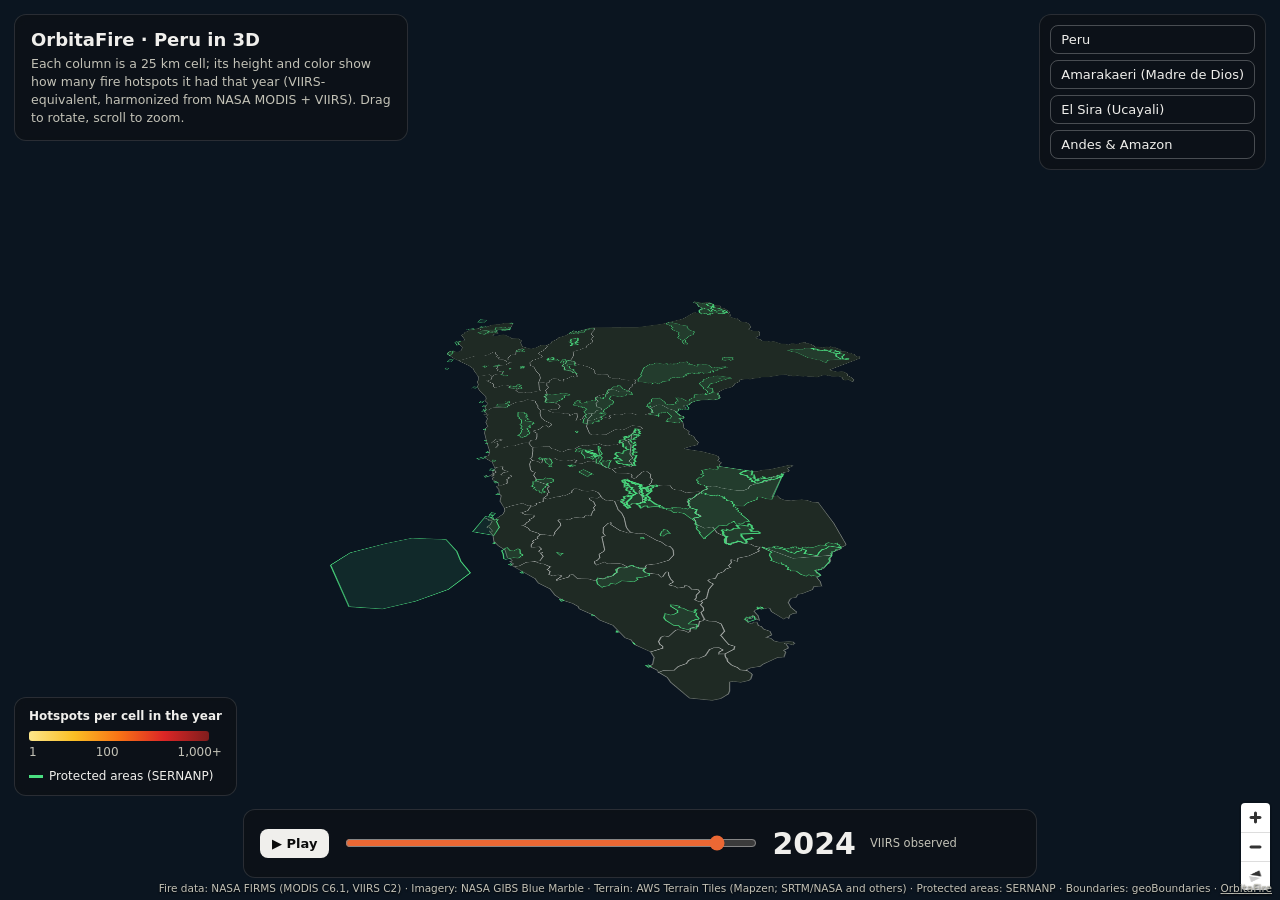
==== docs/3d.html @ 9ba62607 "3D view: fire columns per cell and year over NASA Blue Marble and terrain - docs/3d.html: self-conta" ====
<!DOCTYPE html>
<html lang="en">
<head>
<meta charset="utf-8">
<meta name="viewport" content="width=device-width, initial-scale=1">
<title>OrbitaFire 3D — Fire in Peru, 2001–2026</title>
<style>.maplibregl-map{font:12px/20px Helvetica Neue,Arial,Helvetica,sans-serif;overflow:hidden;position:relative;-webkit-tap-highlight-color:rgb(0 0 0/0)}.maplibregl-canvas{left:0;position:absolute;top:0}.maplibregl-map:fullscreen{height:100%;width:100%}.maplibregl-ctrl-group button.maplibregl-ctrl-compass{touch-action:none}.maplibregl-canvas-container.maplibregl-interactive,.maplibregl-ctrl-group button.maplibregl-ctrl-compass{cursor:grab;-webkit-user-select:none;-moz-user-select:none;user-select:none}.maplibregl-canvas-container.maplibregl-interactive.maplibregl-track-pointer{cursor:pointer}.maplibregl-canvas-container.maplibregl-interactive:active,.maplibregl-ctrl-group button.maplibregl-ctrl-compass:active{cursor:grabbing}.maplibregl-canvas-container.maplibregl-touch-zoom-rotate,.maplibregl-canvas-container.maplibregl-touch-zoom-rotate .maplibregl-canvas{touch-action:pan-x pan-y}.maplibregl-canvas-container.maplibregl-touch-drag-pan,.maplibregl-canvas-container.maplibregl-touch-drag-pan .maplibregl-canvas{touch-action:pinch-zoom}.maplibregl-canvas-container.maplibregl-touch-zoom-rotate.maplibregl-touch-drag-pan,.maplibregl-canvas-container.maplibregl-touch-zoom-rotate.maplibregl-touch-drag-pan .maplibregl-canvas{touch-action:none}.maplibregl-canvas-container.maplibregl-touch-drag-pan.maplibregl-cooperative-gestures,.maplibregl-canvas-container.maplibregl-touch-drag-pan.maplibregl-cooperative-gestures .maplibregl-canvas{touch-action:pan-x pan-y}.maplibregl-ctrl-bottom-left,.maplibregl-ctrl-bottom-right,.maplibregl-ctrl-top-left,.maplibregl-ctrl-top-right{pointer-events:none;position:absolute;z-index:2}.maplibregl-ctrl-top-left{left:0;top:0}.maplibregl-ctrl-top-right{right:0;top:0}.maplibregl-ctrl-bottom-left{bottom:0;left:0}.maplibregl-ctrl-bottom-right{bottom:0;right:0}.maplibregl-ctrl{clear:both;pointer-events:auto;transform:translate(0)}.maplibregl-ctrl-top-left .maplibregl-ctrl{float:left;margin:10px 0 0 10px}.maplibregl-ctrl-top-right .maplibregl-ctrl{float:right;margin:10px 10px 0 0}.maplibregl-ctrl-bottom-left .maplibregl-ctrl{float:left;margin:0 0 10px 10px}.maplibregl-ctrl-bottom-right .maplibregl-ctrl{float:right;margin:0 10px 10px 0}.maplibregl-ctrl-group{background:#fff;border-radius:4px}.maplibregl-ctrl-group:not(:empty){box-shadow:0 0 0 2px rgba(0,0,0,.1)}@media (forced-colors:active){.maplibregl-ctrl-group:not(:empty){box-shadow:0 0 0 2px ButtonText}}.maplibregl-ctrl-group button{background-color:transparent;border:0;box-sizing:border-box;cursor:pointer;display:block;height:29px;outline:none;padding:0;width:29px}.maplibregl-ctrl-group button+button{border-top:1px solid #ddd}.maplibregl-ctrl button .maplibregl-ctrl-icon{background-position:50%;background-repeat:no-repeat;display:block;height:100%;width:100%}@media (forced-colors:active){.maplibregl-ctrl-icon{background-color:transparent}.maplibregl-ctrl-group button+button{border-top:1px solid ButtonText}}.maplibregl-ctrl button::-moz-focus-inner{border:0;padding:0}.maplibregl-ctrl-attrib-button:focus,.maplibregl-ctrl-group button:focus{box-shadow:0 0 2px 2px #0096ff}.maplibregl-ctrl button:disabled{cursor:not-allowed}.maplibregl-ctrl button:disabled .maplibregl-ctrl-icon{opacity:.25}.maplibregl-ctrl button:not(:disabled):hover{background-color:rgb(0 0 0/5%)}.maplibregl-ctrl-group button:focus:focus-visible{box-shadow:0 0 2px 2px #0096ff}.maplibregl-ctrl-group button:focus:not(:focus-visible){box-shadow:none}.maplibregl-ctrl-group button:focus:first-child{border-radius:4px 4px 0 0}.maplibregl-ctrl-group button:focus:last-child{border-radius:0 0 4px 4px}.maplibregl-ctrl-group button:focus:only-child{border-radius:inherit}.maplibregl-ctrl button.maplibregl-ctrl-zoom-out .maplibregl-ctrl-icon{background-image:url("data:image/svg+xml;charset=utf-8,%3Csvg xmlns='http://www.w3.org/2000/svg' width='29' height='29' fill='%23333' viewBox='0 0 29 29'%3E%3Cpath d='M10 13c-.75 0-1.5.75-1.5 1.5S9.25 16 10 16h9c.75 0 1.5-.75 1.5-1.5S19.75 13 19 13z'/%3E%3C/svg%3E")}.maplibregl-ctrl button.maplibregl-ctrl-zoom-in .maplibregl-ctrl-icon{background-image:url("data:image/svg+xml;charset=utf-8,%3Csvg xmlns='http://www.w3.org/2000/svg' width='29' height='29' fill='%23333' viewBox='0 0 29 29'%3E%3Cpath d='M14.5 8.5c-.75 0-1.5.75-1.5 1.5v3h-3c-.75 0-1.5.75-1.5 1.5S9.25 16 10 16h3v3c0 .75.75 1.5 1.5 1.5S16 19.75 16 19v-3h3c.75 0 1.5-.75 1.5-1.5S19.75 13 19 13h-3v-3c0-.75-.75-1.5-1.5-1.5'/%3E%3C/svg%3E")}@media (forced-colors:active){.maplibregl-ctrl button.maplibregl-ctrl-zoom-out .maplibregl-ctrl-icon{background-image:url("data:image/svg+xml;charset=utf-8,%3Csvg xmlns='http://www.w3.org/2000/svg' width='29' height='29' fill='%23fff' viewBox='0 0 29 29'%3E%3Cpath d='M10 13c-.75 0-1.5.75-1.5 1.5S9.25 16 10 16h9c.75 0 1.5-.75 1.5-1.5S19.75 13 19 13z'/%3E%3C/svg%3E")}.maplibregl-ctrl button.maplibregl-ctrl-zoom-in .maplibregl-ctrl-icon{background-image:url("data:image/svg+xml;charset=utf-8,%3Csvg xmlns='http://www.w3.org/2000/svg' width='29' height='29' fill='%23fff' viewBox='0 0 29 29'%3E%3Cpath d='M14.5 8.5c-.75 0-1.5.75-1.5 1.5v3h-3c-.75 0-1.5.75-1.5 1.5S9.25 16 10 16h3v3c0 .75.75 1.5 1.5 1.5S16 19.75 16 19v-3h3c.75 0 1.5-.75 1.5-1.5S19.75 13 19 13h-3v-3c0-.75-.75-1.5-1.5-1.5'/%3E%3C/svg%3E")}}@media (forced-colors:active) and (prefers-color-scheme:light){.maplibregl-ctrl button.maplibregl-ctrl-zoom-out .maplibregl-ctrl-icon{background-image:url("data:image/svg+xml;charset=utf-8,%3Csvg xmlns='http://www.w3.org/2000/svg' width='29' height='29' viewBox='0 0 29 29'%3E%3Cpath d='M10 13c-.75 0-1.5.75-1.5 1.5S9.25 16 10 16h9c.75 0 1.5-.75 1.5-1.5S19.75 13 19 13z'/%3E%3C/svg%3E")}.maplibregl-ctrl button.maplibregl-ctrl-zoom-in .maplibregl-ctrl-icon{background-image:url("data:image/svg+xml;charset=utf-8,%3Csvg xmlns='http://www.w3.org/2000/svg' width='29' height='29' viewBox='0 0 29 29'%3E%3Cpath d='M14.5 8.5c-.75 0-1.5.75-1.5 1.5v3h-3c-.75 0-1.5.75-1.5 1.5S9.25 16 10 16h3v3c0 .75.75 1.5 1.5 1.5S16 19.75 16 19v-3h3c.75 0 1.5-.75 1.5-1.5S19.75 13 19 13h-3v-3c0-.75-.75-1.5-1.5-1.5'/%3E%3C/svg%3E")}}.maplibregl-ctrl button.maplibregl-ctrl-fullscreen .maplibregl-ctrl-icon{background-image:url("data:image/svg+xml;charset=utf-8,%3Csvg xmlns='http://www.w3.org/2000/svg' width='29' height='29' fill='%23333' viewBox='0 0 29 29'%3E%3Cpath d='M24 16v5.5c0 1.75-.75 2.5-2.5 2.5H16v-1l3-1.5-4-5.5 1-1 5.5 4 1.5-3zM6 16l1.5 3 5.5-4 1 1-4 5.5 3 1.5v1H7.5C5.75 24 5 23.25 5 21.5V16zm7-11v1l-3 1.5 4 5.5-1 1-5.5-4L6 13H5V7.5C5 5.75 5.75 5 7.5 5zm11 2.5c0-1.75-.75-2.5-2.5-2.5H16v1l3 1.5-4 5.5 1 1 5.5-4 1.5 3h1z'/%3E%3C/svg%3E")}.maplibregl-ctrl button.maplibregl-ctrl-shrink .maplibregl-ctrl-icon{background-image:url("data:image/svg+xml;charset=utf-8,%3Csvg xmlns='http://www.w3.org/2000/svg' width='29' height='29' viewBox='0 0 29 29'%3E%3Cpath d='M18.5 16c-1.75 0-2.5.75-2.5 2.5V24h1l1.5-3 5.5 4 1-1-4-5.5 3-1.5v-1zM13 18.5c0-1.75-.75-2.5-2.5-2.5H5v1l3 1.5L4 24l1 1 5.5-4 1.5 3h1zm3-8c0 1.75.75 2.5 2.5 2.5H24v-1l-3-1.5L25 5l-1-1-5.5 4L17 5h-1zM10.5 13c1.75 0 2.5-.75 2.5-2.5V5h-1l-1.5 3L5 4 4 5l4 5.5L5 12v1z'/%3E%3C/svg%3E")}@media (forced-colors:active){.maplibregl-ctrl button.maplibregl-ctrl-fullscreen .maplibregl-ctrl-icon{background-image:url("data:image/svg+xml;charset=utf-8,%3Csvg xmlns='http://www.w3.org/2000/svg' width='29' height='29' fill='%23fff' viewBox='0 0 29 29'%3E%3Cpath d='M24 16v5.5c0 1.75-.75 2.5-2.5 2.5H16v-1l3-1.5-4-5.5 1-1 5.5 4 1.5-3zM6 16l1.5 3 5.5-4 1 1-4 5.5 3 1.5v1H7.5C5.75 24 5 23.25 5 21.5V16zm7-11v1l-3 1.5 4 5.5-1 1-5.5-4L6 13H5V7.5C5 5.75 5.75 5 7.5 5zm11 2.5c0-1.75-.75-2.5-2.5-2.5H16v1l3 1.5-4 5.5 1 1 5.5-4 1.5 3h1z'/%3E%3C/svg%3E")}.maplibregl-ctrl button.maplibregl-ctrl-shrink .maplibregl-ctrl-icon{background-image:url("data:image/svg+xml;charset=utf-8,%3Csvg xmlns='http://www.w3.org/2000/svg' width='29' height='29' fill='%23fff' viewBox='0 0 29 29'%3E%3Cpath d='M18.5 16c-1.75 0-2.5.75-2.5 2.5V24h1l1.5-3 5.5 4 1-1-4-5.5 3-1.5v-1zM13 18.5c0-1.75-.75-2.5-2.5-2.5H5v1l3 1.5L4 24l1 1 5.5-4 1.5 3h1zm3-8c0 1.75.75 2.5 2.5 2.5H24v-1l-3-1.5L25 5l-1-1-5.5 4L17 5h-1zM10.5 13c1.75 0 2.5-.75 2.5-2.5V5h-1l-1.5 3L5 4 4 5l4 5.5L5 12v1z'/%3E%3C/svg%3E")}}@media (forced-colors:active) and (prefers-color-scheme:light){.maplibregl-ctrl button.maplibregl-ctrl-fullscreen .maplibregl-ctrl-icon{background-image:url("data:image/svg+xml;charset=utf-8,%3Csvg xmlns='http://www.w3.org/2000/svg' width='29' height='29' viewBox='0 0 29 29'%3E%3Cpath d='M24 16v5.5c0 1.75-.75 2.5-2.5 2.5H16v-1l3-1.5-4-5.5 1-1 5.5 4 1.5-3zM6 16l1.5 3 5.5-4 1 1-4 5.5 3 1.5v1H7.5C5.75 24 5 23.25 5 21.5V16zm7-11v1l-3 1.5 4 5.5-1 1-5.5-4L6 13H5V7.5C5 5.75 5.75 5 7.5 5zm11 2.5c0-1.75-.75-2.5-2.5-2.5H16v1l3 1.5-4 5.5 1 1 5.5-4 1.5 3h1z'/%3E%3C/svg%3E")}.maplibregl-ctrl button.maplibregl-ctrl-shrink .maplibregl-ctrl-icon{background-image:url("data:image/svg+xml;charset=utf-8,%3Csvg xmlns='http://www.w3.org/2000/svg' width='29' height='29' viewBox='0 0 29 29'%3E%3Cpath d='M18.5 16c-1.75 0-2.5.75-2.5 2.5V24h1l1.5-3 5.5 4 1-1-4-5.5 3-1.5v-1zM13 18.5c0-1.75-.75-2.5-2.5-2.5H5v1l3 1.5L4 24l1 1 5.5-4 1.5 3h1zm3-8c0 1.75.75 2.5 2.5 2.5H24v-1l-3-1.5L25 5l-1-1-5.5 4L17 5h-1zM10.5 13c1.75 0 2.5-.75 2.5-2.5V5h-1l-1.5 3L5 4 4 5l4 5.5L5 12v1z'/%3E%3C/svg%3E")}}.maplibregl-ctrl button.maplibregl-ctrl-compass .maplibregl-ctrl-icon{background-image:url("data:image/svg+xml;charset=utf-8,%3Csvg xmlns='http://www.w3.org/2000/svg' width='29' height='29' fill='%23333' viewBox='0 0 29 29'%3E%3Cpath d='m10.5 14 4-8 4 8z'/%3E%3Cpath fill='%23ccc' d='m10.5 16 4 8 4-8z'/%3E%3C/svg%3E")}@media (forced-colors:active){.maplibregl-ctrl button.maplibregl-ctrl-compass .maplibregl-ctrl-icon{background-image:url("data:image/svg+xml;charset=utf-8,%3Csvg xmlns='http://www.w3.org/2000/svg' width='29' height='29' fill='%23fff' viewBox='0 0 29 29'%3E%3Cpath d='m10.5 14 4-8 4 8z'/%3E%3Cpath fill='%23ccc' d='m10.5 16 4 8 4-8z'/%3E%3C/svg%3E")}}@media (forced-colors:active) and (prefers-color-scheme:light){.maplibregl-ctrl button.maplibregl-ctrl-compass .maplibregl-ctrl-icon{background-image:url("data:image/svg+xml;charset=utf-8,%3Csvg xmlns='http://www.w3.org/2000/svg' width='29' height='29' viewBox='0 0 29 29'%3E%3Cpath d='m10.5 14 4-8 4 8z'/%3E%3Cpath fill='%23ccc' d='m10.5 16 4 8 4-8z'/%3E%3C/svg%3E")}}.maplibregl-ctrl button.maplibregl-ctrl-terrain .maplibregl-ctrl-icon{background-image:url("data:image/svg+xml;charset=utf-8,%3Csvg xmlns='http://www.w3.org/2000/svg' width='22' height='22' fill='%23333' viewBox='0 0 22 22'%3E%3Cpath d='m1.754 13.406 4.453-4.851 3.09 3.09 3.281 3.277.969-.969-3.309-3.312 3.844-4.121 6.148 6.886h1.082v-.855l-7.207-8.07-4.84 5.187L6.169 6.57l-5.48 5.965v.871ZM.688 16.844h20.625v1.375H.688Zm0 0'/%3E%3C/svg%3E")}.maplibregl-ctrl button.maplibregl-ctrl-terrain-enabled .maplibregl-ctrl-icon{background-image:url("data:image/svg+xml;charset=utf-8,%3Csvg xmlns='http://www.w3.org/2000/svg' width='22' height='22' fill='%2333b5e5' viewBox='0 0 22 22'%3E%3Cpath d='m1.754 13.406 4.453-4.851 3.09 3.09 3.281 3.277.969-.969-3.309-3.312 3.844-4.121 6.148 6.886h1.082v-.855l-7.207-8.07-4.84 5.187L6.169 6.57l-5.48 5.965v.871ZM.688 16.844h20.625v1.375H.688Zm0 0'/%3E%3C/svg%3E")}.maplibregl-ctrl button.maplibregl-ctrl-geolocate .maplibregl-ctrl-icon{background-image:url("data:image/svg+xml;charset=utf-8,%3Csvg xmlns='http://www.w3.org/2000/svg' width='29' height='29' fill='%23333' viewBox='0 0 20 20'%3E%3Cpath d='M10 4C9 4 9 5 9 5v.1A5 5 0 0 0 5.1 9H5s-1 0-1 1 1 1 1 1h.1A5 5 0 0 0 9 14.9v.1s0 1 1 1 1-1 1-1v-.1a5 5 0 0 0 3.9-3.9h.1s1 0 1-1-1-1-1-1h-.1A5 5 0 0 0 11 5.1V5s0-1-1-1m0 2.5a3.5 3.5 0 1 1 0 7 3.5 3.5 0 1 1 0-7'/%3E%3Ccircle cx='10' cy='10' r='2'/%3E%3C/svg%3E")}.maplibregl-ctrl button.maplibregl-ctrl-geolocate:disabled .maplibregl-ctrl-icon{background-image:url("data:image/svg+xml;charset=utf-8,%3Csvg xmlns='http://www.w3.org/2000/svg' width='29' height='29' fill='%23aaa' viewBox='0 0 20 20'%3E%3Cpath d='M10 4C9 4 9 5 9 5v.1A5 5 0 0 0 5.1 9H5s-1 0-1 1 1 1 1 1h.1A5 5 0 0 0 9 14.9v.1s0 1 1 1 1-1 1-1v-.1a5 5 0 0 0 3.9-3.9h.1s1 0 1-1-1-1-1-1h-.1A5 5 0 0 0 11 5.1V5s0-1-1-1m0 2.5a3.5 3.5 0 1 1 0 7 3.5 3.5 0 1 1 0-7'/%3E%3Ccircle cx='10' cy='10' r='2'/%3E%3Cpath fill='red' d='m14 5 1 1-9 9-1-1z'/%3E%3C/svg%3E")}.maplibregl-ctrl button.maplibregl-ctrl-geolocate.maplibregl-ctrl-geolocate-active .maplibregl-ctrl-icon{background-image:url("data:image/svg+xml;charset=utf-8,%3Csvg xmlns='http://www.w3.org/2000/svg' width='29' height='29' fill='%2333b5e5' viewBox='0 0 20 20'%3E%3Cpath d='M10 4C9 4 9 5 9 5v.1A5 5 0 0 0 5.1 9H5s-1 0-1 1 1 1 1 1h.1A5 5 0 0 0 9 14.9v.1s0 1 1 1 1-1 1-1v-.1a5 5 0 0 0 3.9-3.9h.1s1 0 1-1-1-1-1-1h-.1A5 5 0 0 0 11 5.1V5s0-1-1-1m0 2.5a3.5 3.5 0 1 1 0 7 3.5 3.5 0 1 1 0-7'/%3E%3Ccircle cx='10' cy='10' r='2'/%3E%3C/svg%3E")}.maplibregl-ctrl button.maplibregl-ctrl-geolocate.maplibregl-ctrl-geolocate-active-error .maplibregl-ctrl-icon{background-image:url("data:image/svg+xml;charset=utf-8,%3Csvg xmlns='http://www.w3.org/2000/svg' width='29' height='29' fill='%23e58978' viewBox='0 0 20 20'%3E%3Cpath d='M10 4C9 4 9 5 9 5v.1A5 5 0 0 0 5.1 9H5s-1 0-1 1 1 1 1 1h.1A5 5 0 0 0 9 14.9v.1s0 1 1 1 1-1 1-1v-.1a5 5 0 0 0 3.9-3.9h.1s1 0 1-1-1-1-1-1h-.1A5 5 0 0 0 11 5.1V5s0-1-1-1m0 2.5a3.5 3.5 0 1 1 0 7 3.5 3.5 0 1 1 0-7'/%3E%3Ccircle cx='10' cy='10' r='2'/%3E%3C/svg%3E")}.maplibregl-ctrl button.maplibregl-ctrl-geolocate.maplibregl-ctrl-geolocate-background .maplibregl-ctrl-icon{background-image:url("data:image/svg+xml;charset=utf-8,%3Csvg xmlns='http://www.w3.org/2000/svg' width='29' height='29' fill='%2333b5e5' viewBox='0 0 20 20'%3E%3Cpath d='M10 4C9 4 9 5 9 5v.1A5 5 0 0 0 5.1 9H5s-1 0-1 1 1 1 1 1h.1A5 5 0 0 0 9 14.9v.1s0 1 1 1 1-1 1-1v-.1a5 5 0 0 0 3.9-3.9h.1s1 0 1-1-1-1-1-1h-.1A5 5 0 0 0 11 5.1V5s0-1-1-1m0 2.5a3.5 3.5 0 1 1 0 7 3.5 3.5 0 1 1 0-7'/%3E%3C/svg%3E")}.maplibregl-ctrl button.maplibregl-ctrl-geolocate.maplibregl-ctrl-geolocate-background-error .maplibregl-ctrl-icon{background-image:url("data:image/svg+xml;charset=utf-8,%3Csvg xmlns='http://www.w3.org/2000/svg' width='29' height='29' fill='%23e54e33' viewBox='0 0 20 20'%3E%3Cpath d='M10 4C9 4 9 5 9 5v.1A5 5 0 0 0 5.1 9H5s-1 0-1 1 1 1 1 1h.1A5 5 0 0 0 9 14.9v.1s0 1 1 1 1-1 1-1v-.1a5 5 0 0 0 3.9-3.9h.1s1 0 1-1-1-1-1-1h-.1A5 5 0 0 0 11 5.1V5s0-1-1-1m0 2.5a3.5 3.5 0 1 1 0 7 3.5 3.5 0 1 1 0-7'/%3E%3C/svg%3E")}.maplibregl-ctrl button.maplibregl-ctrl-geolocate.maplibregl-ctrl-geolocate-waiting .maplibregl-ctrl-icon{animation:maplibregl-spin 2s linear infinite}@media (forced-colors:active){.maplibregl-ctrl button.maplibregl-ctrl-geolocate .maplibregl-ctrl-icon{background-image:url("data:image/svg+xml;charset=utf-8,%3Csvg xmlns='http://www.w3.org/2000/svg' width='29' height='29' fill='%23fff' viewBox='0 0 20 20'%3E%3Cpath d='M10 4C9 4 9 5 9 5v.1A5 5 0 0 0 5.1 9H5s-1 0-1 1 1 1 1 1h.1A5 5 0 0 0 9 14.9v.1s0 1 1 1 1-1 1-1v-.1a5 5 0 0 0 3.9-3.9h.1s1 0 1-1-1-1-1-1h-.1A5 5 0 0 0 11 5.1V5s0-1-1-1m0 2.5a3.5 3.5 0 1 1 0 7 3.5 3.5 0 1 1 0-7'/%3E%3Ccircle cx='10' cy='10' r='2'/%3E%3C/svg%3E")}.maplibregl-ctrl button.maplibregl-ctrl-geolocate:disabled .maplibregl-ctrl-icon{background-image:url("data:image/svg+xml;charset=utf-8,%3Csvg xmlns='http://www.w3.org/2000/svg' width='29' height='29' fill='%23999' viewBox='0 0 20 20'%3E%3Cpath d='M10 4C9 4 9 5 9 5v.1A5 5 0 0 0 5.1 9H5s-1 0-1 1 1 1 1 1h.1A5 5 0 0 0 9 14.9v.1s0 1 1 1 1-1 1-1v-.1a5 5 0 0 0 3.9-3.9h.1s1 0 1-1-1-1-1-1h-.1A5 5 0 0 0 11 5.1V5s0-1-1-1m0 2.5a3.5 3.5 0 1 1 0 7 3.5 3.5 0 1 1 0-7'/%3E%3Ccircle cx='10' cy='10' r='2'/%3E%3Cpath fill='red' d='m14 5 1 1-9 9-1-1z'/%3E%3C/svg%3E")}.maplibregl-ctrl button.maplibregl-ctrl-geolocate.maplibregl-ctrl-geolocate-active .maplibregl-ctrl-icon{background-image:url("data:image/svg+xml;charset=utf-8,%3Csvg xmlns='http://www.w3.org/2000/svg' width='29' height='29' fill='%2333b5e5' viewBox='0 0 20 20'%3E%3Cpath d='M10 4C9 4 9 5 9 5v.1A5 5 0 0 0 5.1 9H5s-1 0-1 1 1 1 1 1h.1A5 5 0 0 0 9 14.9v.1s0 1 1 1 1-1 1-1v-.1a5 5 0 0 0 3.9-3.9h.1s1 0 1-1-1-1-1-1h-.1A5 5 0 0 0 11 5.1V5s0-1-1-1m0 2.5a3.5 3.5 0 1 1 0 7 3.5 3.5 0 1 1 0-7'/%3E%3Ccircle cx='10' cy='10' r='2'/%3E%3C/svg%3E")}.maplibregl-ctrl button.maplibregl-ctrl-geolocate.maplibregl-ctrl-geolocate-active-error .maplibregl-ctrl-icon{background-image:url("data:image/svg+xml;charset=utf-8,%3Csvg xmlns='http://www.w3.org/2000/svg' width='29' height='29' fill='%23e58978' viewBox='0 0 20 20'%3E%3Cpath d='M10 4C9 4 9 5 9 5v.1A5 5 0 0 0 5.1 9H5s-1 0-1 1 1 1 1 1h.1A5 5 0 0 0 9 14.9v.1s0 1 1 1 1-1 1-1v-.1a5 5 0 0 0 3.9-3.9h.1s1 0 1-1-1-1-1-1h-.1A5 5 0 0 0 11 5.1V5s0-1-1-1m0 2.5a3.5 3.5 0 1 1 0 7 3.5 3.5 0 1 1 0-7'/%3E%3Ccircle cx='10' cy='10' r='2'/%3E%3C/svg%3E")}.maplibregl-ctrl button.maplibregl-ctrl-geolocate.maplibregl-ctrl-geolocate-background .maplibregl-ctrl-icon{background-image:url("data:image/svg+xml;charset=utf-8,%3Csvg xmlns='http://www.w3.org/2000/svg' width='29' height='29' fill='%2333b5e5' viewBox='0 0 20 20'%3E%3Cpath d='M10 4C9 4 9 5 9 5v.1A5 5 0 0 0 5.1 9H5s-1 0-1 1 1 1 1 1h.1A5 5 0 0 0 9 14.9v.1s0 1 1 1 1-1 1-1v-.1a5 5 0 0 0 3.9-3.9h.1s1 0 1-1-1-1-1-1h-.1A5 5 0 0 0 11 5.1V5s0-1-1-1m0 2.5a3.5 3.5 0 1 1 0 7 3.5 3.5 0 1 1 0-7'/%3E%3C/svg%3E")}.maplibregl-ctrl button.maplibregl-ctrl-geolocate.maplibregl-ctrl-geolocate-background-error .maplibregl-ctrl-icon{background-image:url("data:image/svg+xml;charset=utf-8,%3Csvg xmlns='http://www.w3.org/2000/svg' width='29' height='29' fill='%23e54e33' viewBox='0 0 20 20'%3E%3Cpath d='M10 4C9 4 9 5 9 5v.1A5 5 0 0 0 5.1 9H5s-1 0-1 1 1 1 1 1h.1A5 5 0 0 0 9 14.9v.1s0 1 1 1 1-1 1-1v-.1a5 5 0 0 0 3.9-3.9h.1s1 0 1-1-1-1-1-1h-.1A5 5 0 0 0 11 5.1V5s0-1-1-1m0 2.5a3.5 3.5 0 1 1 0 7 3.5 3.5 0 1 1 0-7'/%3E%3C/svg%3E")}}@media (forced-colors:active) and (prefers-color-scheme:light){.maplibregl-ctrl button.maplibregl-ctrl-geolocate .maplibregl-ctrl-icon{background-image:url("data:image/svg+xml;charset=utf-8,%3Csvg xmlns='http://www.w3.org/2000/svg' width='29' height='29' viewBox='0 0 20 20'%3E%3Cpath d='M10 4C9 4 9 5 9 5v.1A5 5 0 0 0 5.1 9H5s-1 0-1 1 1 1 1 1h.1A5 5 0 0 0 9 14.9v.1s0 1 1 1 1-1 1-1v-.1a5 5 0 0 0 3.9-3.9h.1s1 0 1-1-1-1-1-1h-.1A5 5 0 0 0 11 5.1V5s0-1-1-1m0 2.5a3.5 3.5 0 1 1 0 7 3.5 3.5 0 1 1 0-7'/%3E%3Ccircle cx='10' cy='10' r='2'/%3E%3C/svg%3E")}.maplibregl-ctrl button.maplibregl-ctrl-geolocate:disabled .maplibregl-ctrl-icon{background-image:url("data:image/svg+xml;charset=utf-8,%3Csvg xmlns='http://www.w3.org/2000/svg' width='29' height='29' fill='%23666' viewBox='0 0 20 20'%3E%3Cpath d='M10 4C9 4 9 5 9 5v.1A5 5 0 0 0 5.1 9H5s-1 0-1 1 1 1 1 1h.1A5 5 0 0 0 9 14.9v.1s0 1 1 1 1-1 1-1v-.1a5 5 0 0 0 3.9-3.9h.1s1 0 1-1-1-1-1-1h-.1A5 5 0 0 0 11 5.1V5s0-1-1-1m0 2.5a3.5 3.5 0 1 1 0 7 3.5 3.5 0 1 1 0-7'/%3E%3Ccircle cx='10' cy='10' r='2'/%3E%3Cpath fill='red' d='m14 5 1 1-9 9-1-1z'/%3E%3C/svg%3E")}}@keyframes maplibregl-spin{0%{transform:rotate(0deg)}to{transform:rotate(1turn)}}a.maplibregl-ctrl-logo{background-image:url("data:image/svg+xml;charset=utf-8,%3Csvg xmlns='http://www.w3.org/2000/svg' width='88' height='23' fill='none'%3E%3Cpath fill='%23000' fill-opacity='.4' fill-rule='evenodd' d='M17.408 16.796h-1.827l2.501-12.095h.198l3.324 6.533.988 2.19.988-2.19 3.258-6.533h.181l2.6 12.095h-1.81l-1.218-5.644-.362-1.71-.658 1.71-2.929 5.644h-.098l-2.914-5.644-.757-1.71-.345 1.71zm1.958-3.42-.726 3.663a1.255 1.255 0 0 1-1.232 1.011h-1.827a1.255 1.255 0 0 1-1.229-1.509l2.501-12.095a1.255 1.255 0 0 1 1.23-1.001h.197a1.25 1.25 0 0 1 1.12.685l3.19 6.273 3.125-6.263a1.25 1.25 0 0 1 1.123-.695h.181a1.255 1.255 0 0 1 1.227.991l1.443 6.71a5 5 0 0 1 .314-.787l.009-.016a4.6 4.6 0 0 1 1.777-1.887c.782-.46 1.668-.667 2.611-.667a4.6 4.6 0 0 1 1.7.32l.306.134c.21-.16.474-.256.759-.256h1.694a1.255 1.255 0 0 1 1.212.925 1.255 1.255 0 0 1 1.212-.925h1.711c.284 0 .545.094.755.252.613-.3 1.312-.45 2.075-.45 1.356 0 2.557.445 3.482 1.4q.47.48.763 1.064V4.701a1.255 1.255 0 0 1 1.255-1.255h1.86A1.255 1.255 0 0 1 54.44 4.7v9.194h2.217c.19 0 .37.043.532.118v-4.77c0-.356.147-.678.385-.906a2.42 2.42 0 0 1-.682-1.71c0-.665.267-1.253.735-1.7a2.45 2.45 0 0 1 1.722-.674 2.43 2.43 0 0 1 1.705.675q.318.302.504.683V4.7a1.255 1.255 0 0 1 1.255-1.255h1.744A1.255 1.255 0 0 1 65.812 4.7v3.335a4.8 4.8 0 0 1 1.526-.246c.938 0 1.817.214 2.59.69a4.47 4.47 0 0 1 1.67 1.743v-.98a1.255 1.255 0 0 1 1.256-1.256h1.777c.233 0 .451.064.639.174a3.4 3.4 0 0 1 1.567-.372c.346 0 .861.02 1.285.232a1.25 1.25 0 0 1 .689 1.004 4.7 4.7 0 0 1 .853-.588c.795-.44 1.675-.647 2.61-.647 1.385 0 2.65.39 3.525 1.396.836.938 1.168 2.173 1.168 3.528q-.001.515-.056 1.051a1.255 1.255 0 0 1-.947 1.09l.408.952a1.255 1.255 0 0 1-.477 1.552c-.418.268-.92.463-1.458.612-.613.171-1.304.244-2.049.244-1.06 0-2.043-.207-2.886-.698l-.015-.008c-.798-.48-1.419-1.135-1.818-1.963l-.004-.008a5.8 5.8 0 0 1-.548-2.512q0-.429.053-.843a1.3 1.3 0 0 1-.333-.086l-.166-.004c-.223 0-.426.062-.643.228-.03.024-.142.139-.142.59v3.883a1.255 1.255 0 0 1-1.256 1.256h-1.777a1.255 1.255 0 0 1-1.256-1.256V15.69l-.032.057a4.8 4.8 0 0 1-1.86 1.833 5.04 5.04 0 0 1-2.484.634 4.5 4.5 0 0 1-1.935-.424 1.25 1.25 0 0 1-.764.258h-1.71a1.255 1.255 0 0 1-1.256-1.255V7.687a2.4 2.4 0 0 1-.428.625c.253.23.412.561.412.93v7.553a1.255 1.255 0 0 1-1.256 1.255h-1.843a1.25 1.25 0 0 1-.894-.373c-.228.23-.544.373-.894.373H51.32a1.255 1.255 0 0 1-1.256-1.255v-1.251l-.061.117a4.7 4.7 0 0 1-1.782 1.884 4.77 4.77 0 0 1-2.485.67 5.6 5.6 0 0 1-1.485-.188l.009 2.764a1.255 1.255 0 0 1-1.255 1.259h-1.729a1.255 1.255 0 0 1-1.255-1.255v-3.537a1.255 1.255 0 0 1-1.167.793h-1.679a1.25 1.25 0 0 1-.77-.263 4.5 4.5 0 0 1-1.945.429c-.885 0-1.724-.21-2.495-.632l-.017-.01a5 5 0 0 1-1.081-.836 1.255 1.255 0 0 1-1.254 1.312h-1.81a1.255 1.255 0 0 1-1.228-.99l-.782-3.625-2.044 3.939a1.25 1.25 0 0 1-1.115.676h-.098a1.25 1.25 0 0 1-1.116-.68l-2.061-3.994zM35.92 16.63l.207-.114.223-.15q.493-.356.735-.785l.061-.118.033 1.332h1.678V9.242h-1.694l-.033 1.267q-.133-.329-.526-.658l-.032-.028a3.2 3.2 0 0 0-.668-.428l-.27-.12a3.3 3.3 0 0 0-1.235-.23q-1.136-.001-1.974.493a3.36 3.36 0 0 0-1.3 1.382q-.445.89-.444 2.074 0 1.2.51 2.107a3.8 3.8 0 0 0 1.382 1.381 3.9 3.9 0 0 0 1.893.477q.795 0 1.455-.33zm-2.789-5.38q-.576.675-.575 1.762 0 1.102.559 1.794.576.675 1.645.675a2.25 2.25 0 0 0 .934-.19 2.2 2.2 0 0 0 .468-.29l.178-.161a2.2 2.2 0 0 0 .397-.561q.244-.5.244-1.15v-.115q0-.708-.296-1.267l-.043-.077a2.2 2.2 0 0 0-.633-.709l-.13-.086-.047-.028a2.1 2.1 0 0 0-1.073-.285q-1.052 0-1.629.692zm2.316 2.706c.163-.17.28-.407.28-.83v-.114c0-.292-.06-.508-.15-.68a.96.96 0 0 0-.353-.389.85.85 0 0 0-.464-.127c-.4 0-.56.114-.664.239l-.01.012c-.148.174-.275.45-.275.945 0 .506.122.801.27.99.097.11.266.224.68.224.303 0 .504-.09.687-.269zm7.545 1.705a2.6 2.6 0 0 0 .331.423q.319.33.755.548l.173.074q.65.255 1.49.255 1.02 0 1.844-.493a3.45 3.45 0 0 0 1.316-1.4q.493-.904.493-2.089 0-1.909-.988-2.913-.988-1.02-2.584-1.02-.898 0-1.575.347a3 3 0 0 0-.415.262l-.199.166a3.4 3.4 0 0 0-.64.82V9.242h-1.712v11.553h1.729l-.017-5.134zm.53-1.138q.206.29.48.5l.155.11.053.034q.51.296 1.119.297 1.07 0 1.645-.675.577-.69.576-1.762 0-1.119-.576-1.777-.558-.675-1.645-.675-.435 0-.835.16a2 2 0 0 0-.284.136 2 2 0 0 0-.363.254 2.2 2.2 0 0 0-.46.569l-.082.162a2.6 2.6 0 0 0-.213 1.072v.115q0 .707.296 1.267l.135.211zm.964-.818a1.1 1.1 0 0 0 .367.385.94.94 0 0 0 .476.118c.423 0 .59-.117.687-.23.159-.194.28-.478.28-.95 0-.53-.133-.8-.266-.952l-.021-.025c-.078-.094-.231-.221-.68-.221a1 1 0 0 0-.503.135l-.012.007a.86.86 0 0 0-.335.343c-.073.133-.132.324-.132.614v.115a1.4 1.4 0 0 0 .14.66zm15.7-6.222q.347-.346.346-.856a1.05 1.05 0 0 0-.345-.79 1.18 1.18 0 0 0-.84-.329q-.51 0-.855.33a1.05 1.05 0 0 0-.346.79q0 .51.346.855.345.346.856.346.51 0 .839-.346zm4.337 9.314.033-1.332q.191.403.59.747l.098.081a4 4 0 0 0 .316.224l.223.122a3.2 3.2 0 0 0 1.44.322 3.8 3.8 0 0 0 1.875-.477 3.5 3.5 0 0 0 1.382-1.366q.527-.89.526-2.09 0-1.184-.444-2.073a3.24 3.24 0 0 0-1.283-1.399q-.823-.51-1.942-.51a3.5 3.5 0 0 0-1.527.344l-.086.043-.165.09a3 3 0 0 0-.33.214q-.432.315-.656.707a2 2 0 0 0-.099.198l.082-1.283V4.701h-1.744v12.095zm.473-2.509a2.5 2.5 0 0 0 .566.7q.117.098.245.18l.144.08a2.1 2.1 0 0 0 .975.232q1.07 0 1.645-.675.576-.69.576-1.778 0-1.102-.576-1.777-.56-.691-1.645-.692a2.2 2.2 0 0 0-1.015.235q-.22.113-.415.282l-.15.142a2.1 2.1 0 0 0-.42.594q-.223.479-.223 1.1v.115q0 .705.293 1.26zm2.616-.293c.157-.191.28-.479.28-.967 0-.51-.13-.79-.276-.961l-.021-.026c-.082-.1-.232-.225-.67-.225a.87.87 0 0 0-.681.279l-.012.011c-.154.155-.274.38-.274.807v.115c0 .285.057.499.144.669a1.1 1.1 0 0 0 .367.405c.137.082.28.123.455.123.423 0 .59-.118.686-.23zm8.266-3.013q.345-.13.724-.14l.069-.002q.493 0 .642.099l.247-1.794q-.196-.099-.717-.099a2.3 2.3 0 0 0-.545.063 2 2 0 0 0-.411.148 2.2 2.2 0 0 0-.4.249 2.5 2.5 0 0 0-.485.499 2.7 2.7 0 0 0-.32.581l-.05.137v-1.48h-1.778v7.553h1.777v-3.884q0-.546.159-.943a1.5 1.5 0 0 1 .466-.636 2.5 2.5 0 0 1 .399-.253 2 2 0 0 1 .224-.099zm9.784 2.656.05-.922q0-1.743-.856-2.698-.838-.97-2.584-.97-1.119-.001-2.007.493a3.46 3.46 0 0 0-1.4 1.382q-.493.906-.493 2.106 0 1.07.428 1.975.428.89 1.332 1.432.906.526 2.255.526.973 0 1.668-.185l.044-.012.135-.04q.613-.184.984-.421l-.542-1.267q-.3.162-.642.274l-.297.087q-.51.131-1.3.131-.954 0-1.497-.444a1.6 1.6 0 0 1-.192-.193q-.366-.44-.512-1.234l-.004-.021zm-5.427-1.256-.003.022h3.752v-.138q-.011-.727-.288-1.118a1 1 0 0 0-.156-.176q-.46-.428-1.316-.428-.986 0-1.494.604-.379.45-.494 1.234zm-27.053 2.77V4.7h-1.86v12.095h5.333V15.15zm7.103-5.908v7.553h-1.843V9.242h1.843z'/%3E%3Cpath fill='%23fff' d='m19.63 11.151-.757-1.71-.345 1.71-1.12 5.644h-1.827L18.083 4.7h.197l3.325 6.533.988 2.19.988-2.19L26.839 4.7h.181l2.6 12.095h-1.81l-1.218-5.644-.362-1.71-.658 1.71-2.93 5.644h-.098l-2.913-5.644zm14.836 5.81q-1.02 0-1.893-.478a3.8 3.8 0 0 1-1.381-1.382q-.51-.906-.51-2.106 0-1.185.444-2.074a3.36 3.36 0 0 1 1.3-1.382q.839-.494 1.974-.494a3.3 3.3 0 0 1 1.234.231 3.3 3.3 0 0 1 .97.575q.396.33.527.659l.033-1.267h1.694v7.553H37.18l-.033-1.332q-.279.593-1.02 1.053a3.17 3.17 0 0 1-1.662.444zm.296-1.482q.938 0 1.58-.642.642-.66.642-1.711v-.115q0-.708-.296-1.267a2.2 2.2 0 0 0-.807-.872 2.1 2.1 0 0 0-1.119-.313q-1.053 0-1.629.692-.575.675-.575 1.76 0 1.103.559 1.795.577.675 1.645.675zm6.521-6.237h1.711v1.4q.906-1.597 2.83-1.597 1.596 0 2.584 1.02.988 1.005.988 2.914 0 1.185-.493 2.09a3.46 3.46 0 0 1-1.316 1.399 3.5 3.5 0 0 1-1.844.493q-.954 0-1.662-.329a2.67 2.67 0 0 1-1.086-.97l.017 5.134h-1.728zm4.048 6.22q1.07 0 1.645-.674.577-.69.576-1.762 0-1.119-.576-1.777-.558-.675-1.645-.675-.592 0-1.12.296-.51.28-.822.823-.296.527-.296 1.234v.115q0 .708.296 1.267.313.543.823.855.51.296 1.119.297z'/%3E%3Cpath fill='%23e1e3e9' d='M51.325 4.7h1.86v10.45h3.473v1.646h-5.333zm7.12 4.542h1.843v7.553h-1.843zm.905-1.415a1.16 1.16 0 0 1-.856-.346 1.17 1.17 0 0 1-.346-.856 1.05 1.05 0 0 1 .346-.79q.346-.329.856-.329.494 0 .839.33a1.05 1.05 0 0 1 .345.79 1.16 1.16 0 0 1-.345.855q-.33.346-.84.346zm7.875 9.133a3.17 3.17 0 0 1-1.662-.444q-.723-.46-1.004-1.053l-.033 1.332h-1.71V4.701h1.743v4.657l-.082 1.283q.279-.658 1.086-1.119a3.5 3.5 0 0 1 1.778-.477q1.119 0 1.942.51a3.24 3.24 0 0 1 1.283 1.4q.445.888.444 2.072 0 1.201-.526 2.09a3.5 3.5 0 0 1-1.382 1.366 3.8 3.8 0 0 1-1.876.477zm-.296-1.481q1.069 0 1.645-.675.577-.69.577-1.778 0-1.102-.577-1.776-.56-.691-1.645-.692a2.12 2.12 0 0 0-1.58.659q-.642.641-.642 1.694v.115q0 .71.296 1.267a2.4 2.4 0 0 0 .807.872 2.1 2.1 0 0 0 1.119.313zm5.927-6.237h1.777v1.481q.263-.757.856-1.217a2.14 2.14 0 0 1 1.349-.46q.527 0 .724.098l-.247 1.794q-.149-.099-.642-.099-.774 0-1.416.494-.626.493-.626 1.58v3.883h-1.777V9.242zm9.534 7.718q-1.35 0-2.255-.526-.904-.543-1.332-1.432a4.6 4.6 0 0 1-.428-1.975q0-1.2.493-2.106a3.46 3.46 0 0 1 1.4-1.382q.889-.495 2.007-.494 1.744 0 2.584.97.855.956.856 2.7 0 .444-.05.92h-5.43q.18 1.005.708 1.45.542.443 1.497.443.79 0 1.3-.131a4 4 0 0 0 .938-.362l.542 1.267q-.411.263-1.119.46-.708.198-1.711.197zm1.596-4.558q.016-1.02-.444-1.432-.46-.428-1.316-.428-1.728 0-1.991 1.86z'/%3E%3Cpath d='M5.074 15.948a.484.657 0 0 0-.486.659v1.84a.484.657 0 0 0 .486.659h4.101a.484.657 0 0 0 .486-.659v-1.84a.484.657 0 0 0-.486-.659zm3.56 1.16H5.617v.838h3.017z' style='fill:%23fff;fill-rule:evenodd;stroke-width:1.03600001'/%3E%3Cg style='stroke-width:1.12603545'%3E%3Cpath d='M-9.408-1.416c-3.833-.025-7.056 2.912-7.08 6.615-.02 3.08 1.653 4.832 3.107 6.268.903.892 1.721 1.74 2.32 2.902l-.525-.004c-.543-.003-.992.304-1.24.639a1.87 1.87 0 0 0-.362 1.121l-.011 1.877c-.003.402.104.787.347 1.125.244.338.688.653 1.23.656l4.142.028c.542.003.99-.306 1.238-.641a1.87 1.87 0 0 0 .363-1.121l.012-1.875a1.87 1.87 0 0 0-.348-1.127c-.243-.338-.688-.653-1.23-.656l-.518-.004c.597-1.145 1.425-1.983 2.348-2.87 1.473-1.414 3.18-3.149 3.2-6.226-.016-3.59-2.923-6.684-6.993-6.707m-.006 1.1v.002c3.274.02 5.92 2.532 5.9 5.6-.017 2.706-1.39 4.026-2.863 5.44-1.034.994-2.118 2.033-2.814 3.633-.018.041-.052.055-.075.065q-.013.004-.02.01a.34.34 0 0 1-.226.084.34.34 0 0 1-.224-.086l-.092-.077c-.699-1.615-1.768-2.669-2.781-3.67-1.454-1.435-2.797-2.762-2.78-5.478.02-3.067 2.7-5.545 5.975-5.523m-.02 2.826c-1.62-.01-2.944 1.315-2.955 2.96-.01 1.646 1.295 2.988 2.916 2.999h.002c1.621.01 2.943-1.316 2.953-2.961.011-1.646-1.294-2.988-2.916-2.998m-.005 1.1c1.017.006 1.829.83 1.822 1.89s-.83 1.874-1.848 1.867c-1.018-.006-1.829-.83-1.822-1.89s.83-1.874 1.848-1.868m-2.155 11.857 4.14.025c.271.002.49.305.487.676l-.013 1.875c-.003.37-.224.67-.495.668l-4.14-.025c-.27-.002-.487-.306-.485-.676l.012-1.875c.003-.37.224-.67.494-.668' style='color:%23000;font-style:normal;font-variant:normal;font-weight:400;font-stretch:normal;font-size:medium;line-height:normal;font-family:sans-serif;font-variant-ligatures:normal;font-variant-position:normal;font-variant-caps:normal;font-variant-numeric:normal;font-variant-alternates:normal;font-feature-settings:normal;text-indent:0;text-align:start;text-decoration:none;text-decoration-line:none;text-decoration-style:solid;text-decoration-color:%23000;letter-spacing:normal;word-spacing:normal;text-transform:none;writing-mode:lr-tb;direction:ltr;text-orientation:mixed;dominant-baseline:auto;baseline-shift:baseline;text-anchor:start;white-space:normal;shape-padding:0;clip-rule:evenodd;display:inline;overflow:visible;visibility:visible;opacity:1;isolation:auto;mix-blend-mode:normal;color-interpolation:sRGB;color-interpolation-filters:linearRGB;solid-color:%23000;solid-opacity:1;vector-effect:none;fill:%23000;fill-opacity:.4;fill-rule:evenodd;stroke:none;stroke-width:2.47727823;stroke-linecap:butt;stroke-linejoin:miter;stroke-miterlimit:4;stroke-dasharray:none;stroke-dashoffset:0;stroke-opacity:1;color-rendering:auto;image-rendering:auto;shape-rendering:auto;text-rendering:auto' transform='translate(15.553 2.85)scale(.88807)'/%3E%3Cpath d='M-9.415-.316C-12.69-.338-15.37 2.14-15.39 5.207c-.017 2.716 1.326 4.041 2.78 5.477 1.013 1 2.081 2.055 2.78 3.67l.092.076a.34.34 0 0 0 .225.086.34.34 0 0 0 .227-.083l.019-.01c.022-.009.057-.024.074-.064.697-1.6 1.78-2.64 2.814-3.634 1.473-1.414 2.847-2.733 2.864-5.44.02-3.067-2.627-5.58-5.901-5.601m-.057 8.784c1.621.011 2.944-1.315 2.955-2.96.01-1.646-1.295-2.988-2.916-2.999-1.622-.01-2.945 1.315-2.955 2.96s1.295 2.989 2.916 3' style='clip-rule:evenodd;fill:%23e1e3e9;fill-opacity:1;fill-rule:evenodd;stroke:none;stroke-width:2.47727823;stroke-miterlimit:4;stroke-dasharray:none;stroke-opacity:.4' transform='translate(15.553 2.85)scale(.88807)'/%3E%3Cpath d='M-11.594 15.465c-.27-.002-.492.297-.494.668l-.012 1.876c-.003.371.214.673.485.675l4.14.027c.271.002.492-.298.495-.668l.012-1.877c.003-.37-.215-.672-.485-.674z' style='clip-rule:evenodd;fill:%23fff;fill-opacity:1;fill-rule:evenodd;stroke:none;stroke-width:2.47727823;stroke-miterlimit:4;stroke-dasharray:none;stroke-opacity:.4' transform='translate(15.553 2.85)scale(.88807)'/%3E%3C/g%3E%3C/svg%3E");background-repeat:no-repeat;cursor:pointer;display:block;height:23px;margin:0 0 -4px -4px;overflow:hidden;width:88px}a.maplibregl-ctrl-logo.maplibregl-compact{width:14px}@media (forced-colors:active){a.maplibregl-ctrl-logo{background-color:transparent;background-image:url("data:image/svg+xml;charset=utf-8,%3Csvg xmlns='http://www.w3.org/2000/svg' width='88' height='23' fill='none'%3E%3Cpath fill='%23000' fill-opacity='.4' fill-rule='evenodd' d='M17.408 16.796h-1.827l2.501-12.095h.198l3.324 6.533.988 2.19.988-2.19 3.258-6.533h.181l2.6 12.095h-1.81l-1.218-5.644-.362-1.71-.658 1.71-2.929 5.644h-.098l-2.914-5.644-.757-1.71-.345 1.71zm1.958-3.42-.726 3.663a1.255 1.255 0 0 1-1.232 1.011h-1.827a1.255 1.255 0 0 1-1.229-1.509l2.501-12.095a1.255 1.255 0 0 1 1.23-1.001h.197a1.25 1.25 0 0 1 1.12.685l3.19 6.273 3.125-6.263a1.25 1.25 0 0 1 1.123-.695h.181a1.255 1.255 0 0 1 1.227.991l1.443 6.71a5 5 0 0 1 .314-.787l.009-.016a4.6 4.6 0 0 1 1.777-1.887c.782-.46 1.668-.667 2.611-.667a4.6 4.6 0 0 1 1.7.32l.306.134c.21-.16.474-.256.759-.256h1.694a1.255 1.255 0 0 1 1.212.925 1.255 1.255 0 0 1 1.212-.925h1.711c.284 0 .545.094.755.252.613-.3 1.312-.45 2.075-.45 1.356 0 2.557.445 3.482 1.4q.47.48.763 1.064V4.701a1.255 1.255 0 0 1 1.255-1.255h1.86A1.255 1.255 0 0 1 54.44 4.7v9.194h2.217c.19 0 .37.043.532.118v-4.77c0-.356.147-.678.385-.906a2.42 2.42 0 0 1-.682-1.71c0-.665.267-1.253.735-1.7a2.45 2.45 0 0 1 1.722-.674 2.43 2.43 0 0 1 1.705.675q.318.302.504.683V4.7a1.255 1.255 0 0 1 1.255-1.255h1.744A1.255 1.255 0 0 1 65.812 4.7v3.335a4.8 4.8 0 0 1 1.526-.246c.938 0 1.817.214 2.59.69a4.47 4.47 0 0 1 1.67 1.743v-.98a1.255 1.255 0 0 1 1.256-1.256h1.777c.233 0 .451.064.639.174a3.4 3.4 0 0 1 1.567-.372c.346 0 .861.02 1.285.232a1.25 1.25 0 0 1 .689 1.004 4.7 4.7 0 0 1 .853-.588c.795-.44 1.675-.647 2.61-.647 1.385 0 2.65.39 3.525 1.396.836.938 1.168 2.173 1.168 3.528q-.001.515-.056 1.051a1.255 1.255 0 0 1-.947 1.09l.408.952a1.255 1.255 0 0 1-.477 1.552c-.418.268-.92.463-1.458.612-.613.171-1.304.244-2.049.244-1.06 0-2.043-.207-2.886-.698l-.015-.008c-.798-.48-1.419-1.135-1.818-1.963l-.004-.008a5.8 5.8 0 0 1-.548-2.512q0-.429.053-.843a1.3 1.3 0 0 1-.333-.086l-.166-.004c-.223 0-.426.062-.643.228-.03.024-.142.139-.142.59v3.883a1.255 1.255 0 0 1-1.256 1.256h-1.777a1.255 1.255 0 0 1-1.256-1.256V15.69l-.032.057a4.8 4.8 0 0 1-1.86 1.833 5.04 5.04 0 0 1-2.484.634 4.5 4.5 0 0 1-1.935-.424 1.25 1.25 0 0 1-.764.258h-1.71a1.255 1.255 0 0 1-1.256-1.255V7.687a2.4 2.4 0 0 1-.428.625c.253.23.412.561.412.93v7.553a1.255 1.255 0 0 1-1.256 1.255h-1.843a1.25 1.25 0 0 1-.894-.373c-.228.23-.544.373-.894.373H51.32a1.255 1.255 0 0 1-1.256-1.255v-1.251l-.061.117a4.7 4.7 0 0 1-1.782 1.884 4.77 4.77 0 0 1-2.485.67 5.6 5.6 0 0 1-1.485-.188l.009 2.764a1.255 1.255 0 0 1-1.255 1.259h-1.729a1.255 1.255 0 0 1-1.255-1.255v-3.537a1.255 1.255 0 0 1-1.167.793h-1.679a1.25 1.25 0 0 1-.77-.263 4.5 4.5 0 0 1-1.945.429c-.885 0-1.724-.21-2.495-.632l-.017-.01a5 5 0 0 1-1.081-.836 1.255 1.255 0 0 1-1.254 1.312h-1.81a1.255 1.255 0 0 1-1.228-.99l-.782-3.625-2.044 3.939a1.25 1.25 0 0 1-1.115.676h-.098a1.25 1.25 0 0 1-1.116-.68l-2.061-3.994zM35.92 16.63l.207-.114.223-.15q.493-.356.735-.785l.061-.118.033 1.332h1.678V9.242h-1.694l-.033 1.267q-.133-.329-.526-.658l-.032-.028a3.2 3.2 0 0 0-.668-.428l-.27-.12a3.3 3.3 0 0 0-1.235-.23q-1.136-.001-1.974.493a3.36 3.36 0 0 0-1.3 1.382q-.445.89-.444 2.074 0 1.2.51 2.107a3.8 3.8 0 0 0 1.382 1.381 3.9 3.9 0 0 0 1.893.477q.795 0 1.455-.33zm-2.789-5.38q-.576.675-.575 1.762 0 1.102.559 1.794.576.675 1.645.675a2.25 2.25 0 0 0 .934-.19 2.2 2.2 0 0 0 .468-.29l.178-.161a2.2 2.2 0 0 0 .397-.561q.244-.5.244-1.15v-.115q0-.708-.296-1.267l-.043-.077a2.2 2.2 0 0 0-.633-.709l-.13-.086-.047-.028a2.1 2.1 0 0 0-1.073-.285q-1.052 0-1.629.692zm2.316 2.706c.163-.17.28-.407.28-.83v-.114c0-.292-.06-.508-.15-.68a.96.96 0 0 0-.353-.389.85.85 0 0 0-.464-.127c-.4 0-.56.114-.664.239l-.01.012c-.148.174-.275.45-.275.945 0 .506.122.801.27.99.097.11.266.224.68.224.303 0 .504-.09.687-.269zm7.545 1.705a2.6 2.6 0 0 0 .331.423q.319.33.755.548l.173.074q.65.255 1.49.255 1.02 0 1.844-.493a3.45 3.45 0 0 0 1.316-1.4q.493-.904.493-2.089 0-1.909-.988-2.913-.988-1.02-2.584-1.02-.898 0-1.575.347a3 3 0 0 0-.415.262l-.199.166a3.4 3.4 0 0 0-.64.82V9.242h-1.712v11.553h1.729l-.017-5.134zm.53-1.138q.206.29.48.5l.155.11.053.034q.51.296 1.119.297 1.07 0 1.645-.675.577-.69.576-1.762 0-1.119-.576-1.777-.558-.675-1.645-.675-.435 0-.835.16a2 2 0 0 0-.284.136 2 2 0 0 0-.363.254 2.2 2.2 0 0 0-.46.569l-.082.162a2.6 2.6 0 0 0-.213 1.072v.115q0 .707.296 1.267l.135.211zm.964-.818a1.1 1.1 0 0 0 .367.385.94.94 0 0 0 .476.118c.423 0 .59-.117.687-.23.159-.194.28-.478.28-.95 0-.53-.133-.8-.266-.952l-.021-.025c-.078-.094-.231-.221-.68-.221a1 1 0 0 0-.503.135l-.012.007a.86.86 0 0 0-.335.343c-.073.133-.132.324-.132.614v.115a1.4 1.4 0 0 0 .14.66zm15.7-6.222q.347-.346.346-.856a1.05 1.05 0 0 0-.345-.79 1.18 1.18 0 0 0-.84-.329q-.51 0-.855.33a1.05 1.05 0 0 0-.346.79q0 .51.346.855.345.346.856.346.51 0 .839-.346zm4.337 9.314.033-1.332q.191.403.59.747l.098.081a4 4 0 0 0 .316.224l.223.122a3.2 3.2 0 0 0 1.44.322 3.8 3.8 0 0 0 1.875-.477 3.5 3.5 0 0 0 1.382-1.366q.527-.89.526-2.09 0-1.184-.444-2.073a3.24 3.24 0 0 0-1.283-1.399q-.823-.51-1.942-.51a3.5 3.5 0 0 0-1.527.344l-.086.043-.165.09a3 3 0 0 0-.33.214q-.432.315-.656.707a2 2 0 0 0-.099.198l.082-1.283V4.701h-1.744v12.095zm.473-2.509a2.5 2.5 0 0 0 .566.7q.117.098.245.18l.144.08a2.1 2.1 0 0 0 .975.232q1.07 0 1.645-.675.576-.69.576-1.778 0-1.102-.576-1.777-.56-.691-1.645-.692a2.2 2.2 0 0 0-1.015.235q-.22.113-.415.282l-.15.142a2.1 2.1 0 0 0-.42.594q-.223.479-.223 1.1v.115q0 .705.293 1.26zm2.616-.293c.157-.191.28-.479.28-.967 0-.51-.13-.79-.276-.961l-.021-.026c-.082-.1-.232-.225-.67-.225a.87.87 0 0 0-.681.279l-.012.011c-.154.155-.274.38-.274.807v.115c0 .285.057.499.144.669a1.1 1.1 0 0 0 .367.405c.137.082.28.123.455.123.423 0 .59-.118.686-.23zm8.266-3.013q.345-.13.724-.14l.069-.002q.493 0 .642.099l.247-1.794q-.196-.099-.717-.099a2.3 2.3 0 0 0-.545.063 2 2 0 0 0-.411.148 2.2 2.2 0 0 0-.4.249 2.5 2.5 0 0 0-.485.499 2.7 2.7 0 0 0-.32.581l-.05.137v-1.48h-1.778v7.553h1.777v-3.884q0-.546.159-.943a1.5 1.5 0 0 1 .466-.636 2.5 2.5 0 0 1 .399-.253 2 2 0 0 1 .224-.099zm9.784 2.656.05-.922q0-1.743-.856-2.698-.838-.97-2.584-.97-1.119-.001-2.007.493a3.46 3.46 0 0 0-1.4 1.382q-.493.906-.493 2.106 0 1.07.428 1.975.428.89 1.332 1.432.906.526 2.255.526.973 0 1.668-.185l.044-.012.135-.04q.613-.184.984-.421l-.542-1.267q-.3.162-.642.274l-.297.087q-.51.131-1.3.131-.954 0-1.497-.444a1.6 1.6 0 0 1-.192-.193q-.366-.44-.512-1.234l-.004-.021zm-5.427-1.256-.003.022h3.752v-.138q-.011-.727-.288-1.118a1 1 0 0 0-.156-.176q-.46-.428-1.316-.428-.986 0-1.494.604-.379.45-.494 1.234zm-27.053 2.77V4.7h-1.86v12.095h5.333V15.15zm7.103-5.908v7.553h-1.843V9.242h1.843z'/%3E%3Cpath fill='%23fff' d='m19.63 11.151-.757-1.71-.345 1.71-1.12 5.644h-1.827L18.083 4.7h.197l3.325 6.533.988 2.19.988-2.19L26.839 4.7h.181l2.6 12.095h-1.81l-1.218-5.644-.362-1.71-.658 1.71-2.93 5.644h-.098l-2.913-5.644zm14.836 5.81q-1.02 0-1.893-.478a3.8 3.8 0 0 1-1.381-1.382q-.51-.906-.51-2.106 0-1.185.444-2.074a3.36 3.36 0 0 1 1.3-1.382q.839-.494 1.974-.494a3.3 3.3 0 0 1 1.234.231 3.3 3.3 0 0 1 .97.575q.396.33.527.659l.033-1.267h1.694v7.553H37.18l-.033-1.332q-.279.593-1.02 1.053a3.17 3.17 0 0 1-1.662.444zm.296-1.482q.938 0 1.58-.642.642-.66.642-1.711v-.115q0-.708-.296-1.267a2.2 2.2 0 0 0-.807-.872 2.1 2.1 0 0 0-1.119-.313q-1.053 0-1.629.692-.575.675-.575 1.76 0 1.103.559 1.795.577.675 1.645.675zm6.521-6.237h1.711v1.4q.906-1.597 2.83-1.597 1.596 0 2.584 1.02.988 1.005.988 2.914 0 1.185-.493 2.09a3.46 3.46 0 0 1-1.316 1.399 3.5 3.5 0 0 1-1.844.493q-.954 0-1.662-.329a2.67 2.67 0 0 1-1.086-.97l.017 5.134h-1.728zm4.048 6.22q1.07 0 1.645-.674.577-.69.576-1.762 0-1.119-.576-1.777-.558-.675-1.645-.675-.592 0-1.12.296-.51.28-.822.823-.296.527-.296 1.234v.115q0 .708.296 1.267.313.543.823.855.51.296 1.119.297z'/%3E%3Cpath fill='%23e1e3e9' d='M51.325 4.7h1.86v10.45h3.473v1.646h-5.333zm7.12 4.542h1.843v7.553h-1.843zm.905-1.415a1.16 1.16 0 0 1-.856-.346 1.17 1.17 0 0 1-.346-.856 1.05 1.05 0 0 1 .346-.79q.346-.329.856-.329.494 0 .839.33a1.05 1.05 0 0 1 .345.79 1.16 1.16 0 0 1-.345.855q-.33.346-.84.346zm7.875 9.133a3.17 3.17 0 0 1-1.662-.444q-.723-.46-1.004-1.053l-.033 1.332h-1.71V4.701h1.743v4.657l-.082 1.283q.279-.658 1.086-1.119a3.5 3.5 0 0 1 1.778-.477q1.119 0 1.942.51a3.24 3.24 0 0 1 1.283 1.4q.445.888.444 2.072 0 1.201-.526 2.09a3.5 3.5 0 0 1-1.382 1.366 3.8 3.8 0 0 1-1.876.477zm-.296-1.481q1.069 0 1.645-.675.577-.69.577-1.778 0-1.102-.577-1.776-.56-.691-1.645-.692a2.12 2.12 0 0 0-1.58.659q-.642.641-.642 1.694v.115q0 .71.296 1.267a2.4 2.4 0 0 0 .807.872 2.1 2.1 0 0 0 1.119.313zm5.927-6.237h1.777v1.481q.263-.757.856-1.217a2.14 2.14 0 0 1 1.349-.46q.527 0 .724.098l-.247 1.794q-.149-.099-.642-.099-.774 0-1.416.494-.626.493-.626 1.58v3.883h-1.777V9.242zm9.534 7.718q-1.35 0-2.255-.526-.904-.543-1.332-1.432a4.6 4.6 0 0 1-.428-1.975q0-1.2.493-2.106a3.46 3.46 0 0 1 1.4-1.382q.889-.495 2.007-.494 1.744 0 2.584.97.855.956.856 2.7 0 .444-.05.92h-5.43q.18 1.005.708 1.45.542.443 1.497.443.79 0 1.3-.131a4 4 0 0 0 .938-.362l.542 1.267q-.411.263-1.119.46-.708.198-1.711.197zm1.596-4.558q.016-1.02-.444-1.432-.46-.428-1.316-.428-1.728 0-1.991 1.86z'/%3E%3Cpath d='M5.074 15.948a.484.657 0 0 0-.486.659v1.84a.484.657 0 0 0 .486.659h4.101a.484.657 0 0 0 .486-.659v-1.84a.484.657 0 0 0-.486-.659zm3.56 1.16H5.617v.838h3.017z' style='fill:%23fff;fill-rule:evenodd;stroke-width:1.03600001'/%3E%3Cg style='stroke-width:1.12603545'%3E%3Cpath d='M-9.408-1.416c-3.833-.025-7.056 2.912-7.08 6.615-.02 3.08 1.653 4.832 3.107 6.268.903.892 1.721 1.74 2.32 2.902l-.525-.004c-.543-.003-.992.304-1.24.639a1.87 1.87 0 0 0-.362 1.121l-.011 1.877c-.003.402.104.787.347 1.125.244.338.688.653 1.23.656l4.142.028c.542.003.99-.306 1.238-.641a1.87 1.87 0 0 0 .363-1.121l.012-1.875a1.87 1.87 0 0 0-.348-1.127c-.243-.338-.688-.653-1.23-.656l-.518-.004c.597-1.145 1.425-1.983 2.348-2.87 1.473-1.414 3.18-3.149 3.2-6.226-.016-3.59-2.923-6.684-6.993-6.707m-.006 1.1v.002c3.274.02 5.92 2.532 5.9 5.6-.017 2.706-1.39 4.026-2.863 5.44-1.034.994-2.118 2.033-2.814 3.633-.018.041-.052.055-.075.065q-.013.004-.02.01a.34.34 0 0 1-.226.084.34.34 0 0 1-.224-.086l-.092-.077c-.699-1.615-1.768-2.669-2.781-3.67-1.454-1.435-2.797-2.762-2.78-5.478.02-3.067 2.7-5.545 5.975-5.523m-.02 2.826c-1.62-.01-2.944 1.315-2.955 2.96-.01 1.646 1.295 2.988 2.916 2.999h.002c1.621.01 2.943-1.316 2.953-2.961.011-1.646-1.294-2.988-2.916-2.998m-.005 1.1c1.017.006 1.829.83 1.822 1.89s-.83 1.874-1.848 1.867c-1.018-.006-1.829-.83-1.822-1.89s.83-1.874 1.848-1.868m-2.155 11.857 4.14.025c.271.002.49.305.487.676l-.013 1.875c-.003.37-.224.67-.495.668l-4.14-.025c-.27-.002-.487-.306-.485-.676l.012-1.875c.003-.37.224-.67.494-.668' style='color:%23000;font-style:normal;font-variant:normal;font-weight:400;font-stretch:normal;font-size:medium;line-height:normal;font-family:sans-serif;font-variant-ligatures:normal;font-variant-position:normal;font-variant-caps:normal;font-variant-numeric:normal;font-variant-alternates:normal;font-feature-settings:normal;text-indent:0;text-align:start;text-decoration:none;text-decoration-line:none;text-decoration-style:solid;text-decoration-color:%23000;letter-spacing:normal;word-spacing:normal;text-transform:none;writing-mode:lr-tb;direction:ltr;text-orientation:mixed;dominant-baseline:auto;baseline-shift:baseline;text-anchor:start;white-space:normal;shape-padding:0;clip-rule:evenodd;display:inline;overflow:visible;visibility:visible;opacity:1;isolation:auto;mix-blend-mode:normal;color-interpolation:sRGB;color-interpolation-filters:linearRGB;solid-color:%23000;solid-opacity:1;vector-effect:none;fill:%23000;fill-opacity:.4;fill-rule:evenodd;stroke:none;stroke-width:2.47727823;stroke-linecap:butt;stroke-linejoin:miter;stroke-miterlimit:4;stroke-dasharray:none;stroke-dashoffset:0;stroke-opacity:1;color-rendering:auto;image-rendering:auto;shape-rendering:auto;text-rendering:auto' transform='translate(15.553 2.85)scale(.88807)'/%3E%3Cpath d='M-9.415-.316C-12.69-.338-15.37 2.14-15.39 5.207c-.017 2.716 1.326 4.041 2.78 5.477 1.013 1 2.081 2.055 2.78 3.67l.092.076a.34.34 0 0 0 .225.086.34.34 0 0 0 .227-.083l.019-.01c.022-.009.057-.024.074-.064.697-1.6 1.78-2.64 2.814-3.634 1.473-1.414 2.847-2.733 2.864-5.44.02-3.067-2.627-5.58-5.901-5.601m-.057 8.784c1.621.011 2.944-1.315 2.955-2.96.01-1.646-1.295-2.988-2.916-2.999-1.622-.01-2.945 1.315-2.955 2.96s1.295 2.989 2.916 3' style='clip-rule:evenodd;fill:%23e1e3e9;fill-opacity:1;fill-rule:evenodd;stroke:none;stroke-width:2.47727823;stroke-miterlimit:4;stroke-dasharray:none;stroke-opacity:.4' transform='translate(15.553 2.85)scale(.88807)'/%3E%3Cpath d='M-11.594 15.465c-.27-.002-.492.297-.494.668l-.012 1.876c-.003.371.214.673.485.675l4.14.027c.271.002.492-.298.495-.668l.012-1.877c.003-.37-.215-.672-.485-.674z' style='clip-rule:evenodd;fill:%23fff;fill-opacity:1;fill-rule:evenodd;stroke:none;stroke-width:2.47727823;stroke-miterlimit:4;stroke-dasharray:none;stroke-opacity:.4' transform='translate(15.553 2.85)scale(.88807)'/%3E%3C/g%3E%3C/svg%3E")}}@media (forced-colors:active) and (prefers-color-scheme:light){a.maplibregl-ctrl-logo{background-image:url("data:image/svg+xml;charset=utf-8,%3Csvg xmlns='http://www.w3.org/2000/svg' width='88' height='23' fill='none'%3E%3Cpath fill='%23000' fill-opacity='.4' fill-rule='evenodd' d='M17.408 16.796h-1.827l2.501-12.095h.198l3.324 6.533.988 2.19.988-2.19 3.258-6.533h.181l2.6 12.095h-1.81l-1.218-5.644-.362-1.71-.658 1.71-2.929 5.644h-.098l-2.914-5.644-.757-1.71-.345 1.71zm1.958-3.42-.726 3.663a1.255 1.255 0 0 1-1.232 1.011h-1.827a1.255 1.255 0 0 1-1.229-1.509l2.501-12.095a1.255 1.255 0 0 1 1.23-1.001h.197a1.25 1.25 0 0 1 1.12.685l3.19 6.273 3.125-6.263a1.25 1.25 0 0 1 1.123-.695h.181a1.255 1.255 0 0 1 1.227.991l1.443 6.71a5 5 0 0 1 .314-.787l.009-.016a4.6 4.6 0 0 1 1.777-1.887c.782-.46 1.668-.667 2.611-.667a4.6 4.6 0 0 1 1.7.32l.306.134c.21-.16.474-.256.759-.256h1.694a1.255 1.255 0 0 1 1.212.925 1.255 1.255 0 0 1 1.212-.925h1.711c.284 0 .545.094.755.252.613-.3 1.312-.45 2.075-.45 1.356 0 2.557.445 3.482 1.4q.47.48.763 1.064V4.701a1.255 1.255 0 0 1 1.255-1.255h1.86A1.255 1.255 0 0 1 54.44 4.7v9.194h2.217c.19 0 .37.043.532.118v-4.77c0-.356.147-.678.385-.906a2.42 2.42 0 0 1-.682-1.71c0-.665.267-1.253.735-1.7a2.45 2.45 0 0 1 1.722-.674 2.43 2.43 0 0 1 1.705.675q.318.302.504.683V4.7a1.255 1.255 0 0 1 1.255-1.255h1.744A1.255 1.255 0 0 1 65.812 4.7v3.335a4.8 4.8 0 0 1 1.526-.246c.938 0 1.817.214 2.59.69a4.47 4.47 0 0 1 1.67 1.743v-.98a1.255 1.255 0 0 1 1.256-1.256h1.777c.233 0 .451.064.639.174a3.4 3.4 0 0 1 1.567-.372c.346 0 .861.02 1.285.232a1.25 1.25 0 0 1 .689 1.004 4.7 4.7 0 0 1 .853-.588c.795-.44 1.675-.647 2.61-.647 1.385 0 2.65.39 3.525 1.396.836.938 1.168 2.173 1.168 3.528q-.001.515-.056 1.051a1.255 1.255 0 0 1-.947 1.09l.408.952a1.255 1.255 0 0 1-.477 1.552c-.418.268-.92.463-1.458.612-.613.171-1.304.244-2.049.244-1.06 0-2.043-.207-2.886-.698l-.015-.008c-.798-.48-1.419-1.135-1.818-1.963l-.004-.008a5.8 5.8 0 0 1-.548-2.512q0-.429.053-.843a1.3 1.3 0 0 1-.333-.086l-.166-.004c-.223 0-.426.062-.643.228-.03.024-.142.139-.142.59v3.883a1.255 1.255 0 0 1-1.256 1.256h-1.777a1.255 1.255 0 0 1-1.256-1.256V15.69l-.032.057a4.8 4.8 0 0 1-1.86 1.833 5.04 5.04 0 0 1-2.484.634 4.5 4.5 0 0 1-1.935-.424 1.25 1.25 0 0 1-.764.258h-1.71a1.255 1.255 0 0 1-1.256-1.255V7.687a2.4 2.4 0 0 1-.428.625c.253.23.412.561.412.93v7.553a1.255 1.255 0 0 1-1.256 1.255h-1.843a1.25 1.25 0 0 1-.894-.373c-.228.23-.544.373-.894.373H51.32a1.255 1.255 0 0 1-1.256-1.255v-1.251l-.061.117a4.7 4.7 0 0 1-1.782 1.884 4.77 4.77 0 0 1-2.485.67 5.6 5.6 0 0 1-1.485-.188l.009 2.764a1.255 1.255 0 0 1-1.255 1.259h-1.729a1.255 1.255 0 0 1-1.255-1.255v-3.537a1.255 1.255 0 0 1-1.167.793h-1.679a1.25 1.25 0 0 1-.77-.263 4.5 4.5 0 0 1-1.945.429c-.885 0-1.724-.21-2.495-.632l-.017-.01a5 5 0 0 1-1.081-.836 1.255 1.255 0 0 1-1.254 1.312h-1.81a1.255 1.255 0 0 1-1.228-.99l-.782-3.625-2.044 3.939a1.25 1.25 0 0 1-1.115.676h-.098a1.25 1.25 0 0 1-1.116-.68l-2.061-3.994zM35.92 16.63l.207-.114.223-.15q.493-.356.735-.785l.061-.118.033 1.332h1.678V9.242h-1.694l-.033 1.267q-.133-.329-.526-.658l-.032-.028a3.2 3.2 0 0 0-.668-.428l-.27-.12a3.3 3.3 0 0 0-1.235-.23q-1.136-.001-1.974.493a3.36 3.36 0 0 0-1.3 1.382q-.445.89-.444 2.074 0 1.2.51 2.107a3.8 3.8 0 0 0 1.382 1.381 3.9 3.9 0 0 0 1.893.477q.795 0 1.455-.33zm-2.789-5.38q-.576.675-.575 1.762 0 1.102.559 1.794.576.675 1.645.675a2.25 2.25 0 0 0 .934-.19 2.2 2.2 0 0 0 .468-.29l.178-.161a2.2 2.2 0 0 0 .397-.561q.244-.5.244-1.15v-.115q0-.708-.296-1.267l-.043-.077a2.2 2.2 0 0 0-.633-.709l-.13-.086-.047-.028a2.1 2.1 0 0 0-1.073-.285q-1.052 0-1.629.692zm2.316 2.706c.163-.17.28-.407.28-.83v-.114c0-.292-.06-.508-.15-.68a.96.96 0 0 0-.353-.389.85.85 0 0 0-.464-.127c-.4 0-.56.114-.664.239l-.01.012c-.148.174-.275.45-.275.945 0 .506.122.801.27.99.097.11.266.224.68.224.303 0 .504-.09.687-.269zm7.545 1.705a2.6 2.6 0 0 0 .331.423q.319.33.755.548l.173.074q.65.255 1.49.255 1.02 0 1.844-.493a3.45 3.45 0 0 0 1.316-1.4q.493-.904.493-2.089 0-1.909-.988-2.913-.988-1.02-2.584-1.02-.898 0-1.575.347a3 3 0 0 0-.415.262l-.199.166a3.4 3.4 0 0 0-.64.82V9.242h-1.712v11.553h1.729l-.017-5.134zm.53-1.138q.206.29.48.5l.155.11.053.034q.51.296 1.119.297 1.07 0 1.645-.675.577-.69.576-1.762 0-1.119-.576-1.777-.558-.675-1.645-.675-.435 0-.835.16a2 2 0 0 0-.284.136 2 2 0 0 0-.363.254 2.2 2.2 0 0 0-.46.569l-.082.162a2.6 2.6 0 0 0-.213 1.072v.115q0 .707.296 1.267l.135.211zm.964-.818a1.1 1.1 0 0 0 .367.385.94.94 0 0 0 .476.118c.423 0 .59-.117.687-.23.159-.194.28-.478.28-.95 0-.53-.133-.8-.266-.952l-.021-.025c-.078-.094-.231-.221-.68-.221a1 1 0 0 0-.503.135l-.012.007a.86.86 0 0 0-.335.343c-.073.133-.132.324-.132.614v.115a1.4 1.4 0 0 0 .14.66zm15.7-6.222q.347-.346.346-.856a1.05 1.05 0 0 0-.345-.79 1.18 1.18 0 0 0-.84-.329q-.51 0-.855.33a1.05 1.05 0 0 0-.346.79q0 .51.346.855.345.346.856.346.51 0 .839-.346zm4.337 9.314.033-1.332q.191.403.59.747l.098.081a4 4 0 0 0 .316.224l.223.122a3.2 3.2 0 0 0 1.44.322 3.8 3.8 0 0 0 1.875-.477 3.5 3.5 0 0 0 1.382-1.366q.527-.89.526-2.09 0-1.184-.444-2.073a3.24 3.24 0 0 0-1.283-1.399q-.823-.51-1.942-.51a3.5 3.5 0 0 0-1.527.344l-.086.043-.165.09a3 3 0 0 0-.33.214q-.432.315-.656.707a2 2 0 0 0-.099.198l.082-1.283V4.701h-1.744v12.095zm.473-2.509a2.5 2.5 0 0 0 .566.7q.117.098.245.18l.144.08a2.1 2.1 0 0 0 .975.232q1.07 0 1.645-.675.576-.69.576-1.778 0-1.102-.576-1.777-.56-.691-1.645-.692a2.2 2.2 0 0 0-1.015.235q-.22.113-.415.282l-.15.142a2.1 2.1 0 0 0-.42.594q-.223.479-.223 1.1v.115q0 .705.293 1.26zm2.616-.293c.157-.191.28-.479.28-.967 0-.51-.13-.79-.276-.961l-.021-.026c-.082-.1-.232-.225-.67-.225a.87.87 0 0 0-.681.279l-.012.011c-.154.155-.274.38-.274.807v.115c0 .285.057.499.144.669a1.1 1.1 0 0 0 .367.405c.137.082.28.123.455.123.423 0 .59-.118.686-.23zm8.266-3.013q.345-.13.724-.14l.069-.002q.493 0 .642.099l.247-1.794q-.196-.099-.717-.099a2.3 2.3 0 0 0-.545.063 2 2 0 0 0-.411.148 2.2 2.2 0 0 0-.4.249 2.5 2.5 0 0 0-.485.499 2.7 2.7 0 0 0-.32.581l-.05.137v-1.48h-1.778v7.553h1.777v-3.884q0-.546.159-.943a1.5 1.5 0 0 1 .466-.636 2.5 2.5 0 0 1 .399-.253 2 2 0 0 1 .224-.099zm9.784 2.656.05-.922q0-1.743-.856-2.698-.838-.97-2.584-.97-1.119-.001-2.007.493a3.46 3.46 0 0 0-1.4 1.382q-.493.906-.493 2.106 0 1.07.428 1.975.428.89 1.332 1.432.906.526 2.255.526.973 0 1.668-.185l.044-.012.135-.04q.613-.184.984-.421l-.542-1.267q-.3.162-.642.274l-.297.087q-.51.131-1.3.131-.954 0-1.497-.444a1.6 1.6 0 0 1-.192-.193q-.366-.44-.512-1.234l-.004-.021zm-5.427-1.256-.003.022h3.752v-.138q-.011-.727-.288-1.118a1 1 0 0 0-.156-.176q-.46-.428-1.316-.428-.986 0-1.494.604-.379.45-.494 1.234zm-27.053 2.77V4.7h-1.86v12.095h5.333V15.15zm7.103-5.908v7.553h-1.843V9.242h1.843z'/%3E%3Cpath fill='%23fff' d='m19.63 11.151-.757-1.71-.345 1.71-1.12 5.644h-1.827L18.083 4.7h.197l3.325 6.533.988 2.19.988-2.19L26.839 4.7h.181l2.6 12.095h-1.81l-1.218-5.644-.362-1.71-.658 1.71-2.93 5.644h-.098l-2.913-5.644zm14.836 5.81q-1.02 0-1.893-.478a3.8 3.8 0 0 1-1.381-1.382q-.51-.906-.51-2.106 0-1.185.444-2.074a3.36 3.36 0 0 1 1.3-1.382q.839-.494 1.974-.494a3.3 3.3 0 0 1 1.234.231 3.3 3.3 0 0 1 .97.575q.396.33.527.659l.033-1.267h1.694v7.553H37.18l-.033-1.332q-.279.593-1.02 1.053a3.17 3.17 0 0 1-1.662.444zm.296-1.482q.938 0 1.58-.642.642-.66.642-1.711v-.115q0-.708-.296-1.267a2.2 2.2 0 0 0-.807-.872 2.1 2.1 0 0 0-1.119-.313q-1.053 0-1.629.692-.575.675-.575 1.76 0 1.103.559 1.795.577.675 1.645.675zm6.521-6.237h1.711v1.4q.906-1.597 2.83-1.597 1.596 0 2.584 1.02.988 1.005.988 2.914 0 1.185-.493 2.09a3.46 3.46 0 0 1-1.316 1.399 3.5 3.5 0 0 1-1.844.493q-.954 0-1.662-.329a2.67 2.67 0 0 1-1.086-.97l.017 5.134h-1.728zm4.048 6.22q1.07 0 1.645-.674.577-.69.576-1.762 0-1.119-.576-1.777-.558-.675-1.645-.675-.592 0-1.12.296-.51.28-.822.823-.296.527-.296 1.234v.115q0 .708.296 1.267.313.543.823.855.51.296 1.119.297z'/%3E%3Cpath fill='%23e1e3e9' d='M51.325 4.7h1.86v10.45h3.473v1.646h-5.333zm7.12 4.542h1.843v7.553h-1.843zm.905-1.415a1.16 1.16 0 0 1-.856-.346 1.17 1.17 0 0 1-.346-.856 1.05 1.05 0 0 1 .346-.79q.346-.329.856-.329.494 0 .839.33a1.05 1.05 0 0 1 .345.79 1.16 1.16 0 0 1-.345.855q-.33.346-.84.346zm7.875 9.133a3.17 3.17 0 0 1-1.662-.444q-.723-.46-1.004-1.053l-.033 1.332h-1.71V4.701h1.743v4.657l-.082 1.283q.279-.658 1.086-1.119a3.5 3.5 0 0 1 1.778-.477q1.119 0 1.942.51a3.24 3.24 0 0 1 1.283 1.4q.445.888.444 2.072 0 1.201-.526 2.09a3.5 3.5 0 0 1-1.382 1.366 3.8 3.8 0 0 1-1.876.477zm-.296-1.481q1.069 0 1.645-.675.577-.69.577-1.778 0-1.102-.577-1.776-.56-.691-1.645-.692a2.12 2.12 0 0 0-1.58.659q-.642.641-.642 1.694v.115q0 .71.296 1.267a2.4 2.4 0 0 0 .807.872 2.1 2.1 0 0 0 1.119.313zm5.927-6.237h1.777v1.481q.263-.757.856-1.217a2.14 2.14 0 0 1 1.349-.46q.527 0 .724.098l-.247 1.794q-.149-.099-.642-.099-.774 0-1.416.494-.626.493-.626 1.58v3.883h-1.777V9.242zm9.534 7.718q-1.35 0-2.255-.526-.904-.543-1.332-1.432a4.6 4.6 0 0 1-.428-1.975q0-1.2.493-2.106a3.46 3.46 0 0 1 1.4-1.382q.889-.495 2.007-.494 1.744 0 2.584.97.855.956.856 2.7 0 .444-.05.92h-5.43q.18 1.005.708 1.45.542.443 1.497.443.79 0 1.3-.131a4 4 0 0 0 .938-.362l.542 1.267q-.411.263-1.119.46-.708.198-1.711.197zm1.596-4.558q.016-1.02-.444-1.432-.46-.428-1.316-.428-1.728 0-1.991 1.86z'/%3E%3Cpath d='M5.074 15.948a.484.657 0 0 0-.486.659v1.84a.484.657 0 0 0 .486.659h4.101a.484.657 0 0 0 .486-.659v-1.84a.484.657 0 0 0-.486-.659zm3.56 1.16H5.617v.838h3.017z' style='fill:%23fff;fill-rule:evenodd;stroke-width:1.03600001'/%3E%3Cg style='stroke-width:1.12603545'%3E%3Cpath d='M-9.408-1.416c-3.833-.025-7.056 2.912-7.08 6.615-.02 3.08 1.653 4.832 3.107 6.268.903.892 1.721 1.74 2.32 2.902l-.525-.004c-.543-.003-.992.304-1.24.639a1.87 1.87 0 0 0-.362 1.121l-.011 1.877c-.003.402.104.787.347 1.125.244.338.688.653 1.23.656l4.142.028c.542.003.99-.306 1.238-.641a1.87 1.87 0 0 0 .363-1.121l.012-1.875a1.87 1.87 0 0 0-.348-1.127c-.243-.338-.688-.653-1.23-.656l-.518-.004c.597-1.145 1.425-1.983 2.348-2.87 1.473-1.414 3.18-3.149 3.2-6.226-.016-3.59-2.923-6.684-6.993-6.707m-.006 1.1v.002c3.274.02 5.92 2.532 5.9 5.6-.017 2.706-1.39 4.026-2.863 5.44-1.034.994-2.118 2.033-2.814 3.633-.018.041-.052.055-.075.065q-.013.004-.02.01a.34.34 0 0 1-.226.084.34.34 0 0 1-.224-.086l-.092-.077c-.699-1.615-1.768-2.669-2.781-3.67-1.454-1.435-2.797-2.762-2.78-5.478.02-3.067 2.7-5.545 5.975-5.523m-.02 2.826c-1.62-.01-2.944 1.315-2.955 2.96-.01 1.646 1.295 2.988 2.916 2.999h.002c1.621.01 2.943-1.316 2.953-2.961.011-1.646-1.294-2.988-2.916-2.998m-.005 1.1c1.017.006 1.829.83 1.822 1.89s-.83 1.874-1.848 1.867c-1.018-.006-1.829-.83-1.822-1.89s.83-1.874 1.848-1.868m-2.155 11.857 4.14.025c.271.002.49.305.487.676l-.013 1.875c-.003.37-.224.67-.495.668l-4.14-.025c-.27-.002-.487-.306-.485-.676l.012-1.875c.003-.37.224-.67.494-.668' style='color:%23000;font-style:normal;font-variant:normal;font-weight:400;font-stretch:normal;font-size:medium;line-height:normal;font-family:sans-serif;font-variant-ligatures:normal;font-variant-position:normal;font-variant-caps:normal;font-variant-numeric:normal;font-variant-alternates:normal;font-feature-settings:normal;text-indent:0;text-align:start;text-decoration:none;text-decoration-line:none;text-decoration-style:solid;text-decoration-color:%23000;letter-spacing:normal;word-spacing:normal;text-transform:none;writing-mode:lr-tb;direction:ltr;text-orientation:mixed;dominant-baseline:auto;baseline-shift:baseline;text-anchor:start;white-space:normal;shape-padding:0;clip-rule:evenodd;display:inline;overflow:visible;visibility:visible;opacity:1;isolation:auto;mix-blend-mode:normal;color-interpolation:sRGB;color-interpolation-filters:linearRGB;solid-color:%23000;solid-opacity:1;vector-effect:none;fill:%23000;fill-opacity:.4;fill-rule:evenodd;stroke:none;stroke-width:2.47727823;stroke-linecap:butt;stroke-linejoin:miter;stroke-miterlimit:4;stroke-dasharray:none;stroke-dashoffset:0;stroke-opacity:1;color-rendering:auto;image-rendering:auto;shape-rendering:auto;text-rendering:auto' transform='translate(15.553 2.85)scale(.88807)'/%3E%3Cpath d='M-9.415-.316C-12.69-.338-15.37 2.14-15.39 5.207c-.017 2.716 1.326 4.041 2.78 5.477 1.013 1 2.081 2.055 2.78 3.67l.092.076a.34.34 0 0 0 .225.086.34.34 0 0 0 .227-.083l.019-.01c.022-.009.057-.024.074-.064.697-1.6 1.78-2.64 2.814-3.634 1.473-1.414 2.847-2.733 2.864-5.44.02-3.067-2.627-5.58-5.901-5.601m-.057 8.784c1.621.011 2.944-1.315 2.955-2.96.01-1.646-1.295-2.988-2.916-2.999-1.622-.01-2.945 1.315-2.955 2.96s1.295 2.989 2.916 3' style='clip-rule:evenodd;fill:%23e1e3e9;fill-opacity:1;fill-rule:evenodd;stroke:none;stroke-width:2.47727823;stroke-miterlimit:4;stroke-dasharray:none;stroke-opacity:.4' transform='translate(15.553 2.85)scale(.88807)'/%3E%3Cpath d='M-11.594 15.465c-.27-.002-.492.297-.494.668l-.012 1.876c-.003.371.214.673.485.675l4.14.027c.271.002.492-.298.495-.668l.012-1.877c.003-.37-.215-.672-.485-.674z' style='clip-rule:evenodd;fill:%23fff;fill-opacity:1;fill-rule:evenodd;stroke:none;stroke-width:2.47727823;stroke-miterlimit:4;stroke-dasharray:none;stroke-opacity:.4' transform='translate(15.553 2.85)scale(.88807)'/%3E%3C/g%3E%3C/svg%3E")}}.maplibregl-ctrl.maplibregl-ctrl-attrib{background-color:hsla(0,0%,100%,.5);margin:0;padding:0 5px}@media screen{.maplibregl-ctrl-attrib.maplibregl-compact{background-color:#fff;border-radius:12px;box-sizing:content-box;color:#000;margin:10px;min-height:20px;padding:2px 24px 2px 0;position:relative}.maplibregl-ctrl-attrib.maplibregl-compact-show{padding:2px 28px 2px 8px;visibility:visible}.maplibregl-ctrl-bottom-left>.maplibregl-ctrl-attrib.maplibregl-compact-show,.maplibregl-ctrl-top-left>.maplibregl-ctrl-attrib.maplibregl-compact-show{border-radius:12px;padding:2px 8px 2px 28px}.maplibregl-ctrl-attrib.maplibregl-compact .maplibregl-ctrl-attrib-inner{display:none}.maplibregl-ctrl-attrib-button{background-color:hsla(0,0%,100%,.5);background-image:url("data:image/svg+xml;charset=utf-8,%3Csvg xmlns='http://www.w3.org/2000/svg' width='24' height='24' fill-rule='evenodd' viewBox='0 0 20 20'%3E%3Cpath d='M4 10a6 6 0 1 0 12 0 6 6 0 1 0-12 0m5-3a1 1 0 1 0 2 0 1 1 0 1 0-2 0m0 3a1 1 0 1 1 2 0v3a1 1 0 1 1-2 0'/%3E%3C/svg%3E");border:0;border-radius:12px;box-sizing:border-box;cursor:pointer;display:none;height:24px;outline:none;position:absolute;right:0;top:0;width:24px}.maplibregl-ctrl-attrib summary.maplibregl-ctrl-attrib-button{-webkit-appearance:none;-moz-appearance:none;appearance:none;list-style:none}.maplibregl-ctrl-attrib summary.maplibregl-ctrl-attrib-button::-webkit-details-marker{display:none}.maplibregl-ctrl-bottom-left .maplibregl-ctrl-attrib-button,.maplibregl-ctrl-top-left .maplibregl-ctrl-attrib-button{left:0}.maplibregl-ctrl-attrib.maplibregl-compact .maplibregl-ctrl-attrib-button,.maplibregl-ctrl-attrib.maplibregl-compact-show .maplibregl-ctrl-attrib-inner{display:block}.maplibregl-ctrl-attrib.maplibregl-compact-show .maplibregl-ctrl-attrib-button{background-color:rgb(0 0 0/5%)}.maplibregl-ctrl-bottom-right>.maplibregl-ctrl-attrib.maplibregl-compact:after{bottom:0;right:0}.maplibregl-ctrl-top-right>.maplibregl-ctrl-attrib.maplibregl-compact:after{right:0;top:0}.maplibregl-ctrl-top-left>.maplibregl-ctrl-attrib.maplibregl-compact:after{left:0;top:0}.maplibregl-ctrl-bottom-left>.maplibregl-ctrl-attrib.maplibregl-compact:after{bottom:0;left:0}}@media screen and (forced-colors:active){.maplibregl-ctrl-attrib.maplibregl-compact:after{background-image:url("data:image/svg+xml;charset=utf-8,%3Csvg xmlns='http://www.w3.org/2000/svg' width='24' height='24' fill='%23fff' fill-rule='evenodd' viewBox='0 0 20 20'%3E%3Cpath d='M4 10a6 6 0 1 0 12 0 6 6 0 1 0-12 0m5-3a1 1 0 1 0 2 0 1 1 0 1 0-2 0m0 3a1 1 0 1 1 2 0v3a1 1 0 1 1-2 0'/%3E%3C/svg%3E")}}@media screen and (forced-colors:active) and (prefers-color-scheme:light){.maplibregl-ctrl-attrib.maplibregl-compact:after{background-image:url("data:image/svg+xml;charset=utf-8,%3Csvg xmlns='http://www.w3.org/2000/svg' width='24' height='24' fill-rule='evenodd' viewBox='0 0 20 20'%3E%3Cpath d='M4 10a6 6 0 1 0 12 0 6 6 0 1 0-12 0m5-3a1 1 0 1 0 2 0 1 1 0 1 0-2 0m0 3a1 1 0 1 1 2 0v3a1 1 0 1 1-2 0'/%3E%3C/svg%3E")}}.maplibregl-ctrl-attrib a{color:rgba(0,0,0,.75);text-decoration:none}.maplibregl-ctrl-attrib a:hover{color:inherit;text-decoration:underline}.maplibregl-attrib-empty{display:none}.maplibregl-ctrl-scale{background-color:hsla(0,0%,100%,.75);border:2px solid #333;border-top:#333;box-sizing:border-box;color:#333;font-size:10px;padding:0 5px}.maplibregl-popup{display:flex;left:0;pointer-events:none;position:absolute;top:0;will-change:transform}.maplibregl-popup-anchor-top,.maplibregl-popup-anchor-top-left,.maplibregl-popup-anchor-top-right{flex-direction:column}.maplibregl-popup-anchor-bottom,.maplibregl-popup-anchor-bottom-left,.maplibregl-popup-anchor-bottom-right{flex-direction:column-reverse}.maplibregl-popup-anchor-left{flex-direction:row}.maplibregl-popup-anchor-right{flex-direction:row-reverse}.maplibregl-popup-tip{border:10px solid transparent;height:0;width:0;z-index:1}.maplibregl-popup-anchor-top .maplibregl-popup-tip{align-self:center;border-bottom-color:#fff;border-top:none}.maplibregl-popup-anchor-top-left .maplibregl-popup-tip{align-self:flex-start;border-bottom-color:#fff;border-left:none;border-top:none}.maplibregl-popup-anchor-top-right .maplibregl-popup-tip{align-self:flex-end;border-bottom-color:#fff;border-right:none;border-top:none}.maplibregl-popup-anchor-bottom .maplibregl-popup-tip{align-self:center;border-bottom:none;border-top-color:#fff}.maplibregl-popup-anchor-bottom-left .maplibregl-popup-tip{align-self:flex-start;border-bottom:none;border-left:none;border-top-color:#fff}.maplibregl-popup-anchor-bottom-right .maplibregl-popup-tip{align-self:flex-end;border-bottom:none;border-right:none;border-top-color:#fff}.maplibregl-popup-anchor-left .maplibregl-popup-tip{align-self:center;border-left:none;border-right-color:#fff}.maplibregl-popup-anchor-right .maplibregl-popup-tip{align-self:center;border-left-color:#fff;border-right:none}.maplibregl-popup-close-button{background-color:transparent;border:0;border-radius:0 3px 0 0;cursor:pointer;position:absolute;right:0;top:0}.maplibregl-popup-close-button:hover{background-color:rgb(0 0 0/5%)}.maplibregl-popup-content{background:#fff;border-radius:3px;box-shadow:0 1px 2px rgba(0,0,0,.1);padding:15px 10px;pointer-events:auto;position:relative}.maplibregl-popup-anchor-top-left .maplibregl-popup-content{border-top-left-radius:0}.maplibregl-popup-anchor-top-right .maplibregl-popup-content{border-top-right-radius:0}.maplibregl-popup-anchor-bottom-left .maplibregl-popup-content{border-bottom-left-radius:0}.maplibregl-popup-anchor-bottom-right .maplibregl-popup-content{border-bottom-right-radius:0}.maplibregl-popup-track-pointer{display:none}.maplibregl-popup-track-pointer *{pointer-events:none;-webkit-user-select:none;-moz-user-select:none;user-select:none}.maplibregl-map:hover .maplibregl-popup-track-pointer{display:flex}.maplibregl-map:active .maplibregl-popup-track-pointer{display:none}.maplibregl-marker{left:0;position:absolute;top:0;transition:opacity .2s;will-change:transform}.maplibregl-user-location-dot,.maplibregl-user-location-dot:before{background-color:#1da1f2;border-radius:50%;height:15px;width:15px}.maplibregl-user-location-dot:before{animation:maplibregl-user-location-dot-pulse 2s infinite;content:"";position:absolute}.maplibregl-user-location-dot:after{border:2px solid #fff;border-radius:50%;box-shadow:0 0 3px rgba(0,0,0,.35);box-sizing:border-box;content:"";height:19px;left:-2px;position:absolute;top:-2px;width:19px}@keyframes maplibregl-user-location-dot-pulse{0%{opacity:1;transform:scale(1)}70%{opacity:0;transform:scale(3)}to{opacity:0;transform:scale(1)}}.maplibregl-user-location-dot-stale{background-color:#aaa}.maplibregl-user-location-dot-stale:after{display:none}.maplibregl-user-location-accuracy-circle{background-color:#1da1f233;border-radius:100%;height:1px;width:1px}.maplibregl-crosshair,.maplibregl-crosshair .maplibregl-interactive,.maplibregl-crosshair .maplibregl-interactive:active{cursor:crosshair}.maplibregl-boxzoom{background:#fff;border:2px dotted #202020;height:0;left:0;opacity:.5;position:absolute;top:0;width:0}.maplibregl-cooperative-gesture-screen{align-items:center;background:rgba(0,0,0,.4);color:#fff;display:flex;font-size:1.4em;inset:0;justify-content:center;line-height:1.2;opacity:0;padding:1rem;pointer-events:none;position:absolute;transition:opacity 1s ease 1s;z-index:99999}.maplibregl-cooperative-gesture-screen.maplibregl-show{opacity:1;transition:opacity .05s}.maplibregl-cooperative-gesture-screen .maplibregl-mobile-message{display:none}@media (hover:none),(width <= 480px){.maplibregl-cooperative-gesture-screen .maplibregl-desktop-message{display:none}.maplibregl-cooperative-gesture-screen .maplibregl-mobile-message{display:block}}.maplibregl-pseudo-fullscreen{height:100%!important;left:0!important;position:fixed!important;top:0!important;width:100%!important;z-index:99999}</style>
<style>
  /* OrbitaFire 3D view. Developed by the OrbitaFire team with AI assistance (Claude, Anthropic). */
  html, body { margin: 0; height: 100%; background: #0b1520; font: 14px/1.45 system-ui, -apple-system, "Segoe UI", sans-serif; color: #f0efec; }
  #map { position: absolute; inset: 0; }
  .ui { position: absolute; z-index: 2; background: rgba(13,17,23,.78); backdrop-filter: blur(6px); border: 1px solid rgba(255,255,255,.12); border-radius: 12px; }
  .title { top: 14px; left: 14px; padding: 12px 16px; max-width: 360px; }
  .title h1 { font-size: 18px; margin: 0 0 2px; }
  .title p { margin: 0; color: #c3c2b7; font-size: 12.5px; }
  .ctrl { bottom: 22px; left: 50%; transform: translateX(-50%); padding: 12px 16px; display: flex; align-items: center; gap: 14px; width: min(760px, calc(100% - 28px)); }
  .ctrl button { background: #f0efec; color: #0b0b0b; border: 0; border-radius: 8px; padding: 7px 12px; font: 600 13px system-ui, sans-serif; cursor: pointer; }
  .ctrl input[type=range] { flex: 1; accent-color: #eb6834; }
  .year { font-size: 30px; font-weight: 700; min-width: 74px; text-align: right; font-variant-numeric: tabular-nums; }
  .tag { font-size: 11.5px; color: #c3c2b7; min-width: 150px; }
  .fly { top: 14px; right: 14px; padding: 10px; display: flex; flex-direction: column; gap: 6px; }
  .fly button { background: transparent; color: #f0efec; border: 1px solid rgba(255,255,255,.25); border-radius: 8px; padding: 6px 10px; font: 13px system-ui, sans-serif; cursor: pointer; text-align: left; }
  .fly button:hover { background: rgba(255,255,255,.1); }
  .legend { bottom: 104px; left: 14px; padding: 10px 14px; font-size: 12px; }
  .legend .ramp { width: 180px; height: 10px; border-radius: 3px; background: linear-gradient(90deg, #fde68a, #fbbf24, #f97316, #dc2626, #7f1d1d); margin: 6px 0 3px; }
  .legend .row { display: flex; justify-content: space-between; color: #c3c2b7; }
  .legend .sw { display: inline-block; width: 14px; height: 3px; background: #4ade80; vertical-align: middle; margin-right: 6px; }
  .credits { bottom: 4px; right: 8px; font-size: 10.5px; color: #c3c2b7; background: none; border: 0; backdrop-filter: none; text-shadow: 0 1px 2px #000; }
  .credits a { color: #c3c2b7; }
  .maplibregl-popup-content { background: #0d1117; color: #f0efec; border-radius: 8px; font-size: 12.5px; padding: 8px 10px; }
  .maplibregl-popup-tip { border-top-color: #0d1117 !important; border-bottom-color: #0d1117 !important; }
  .maplibregl-ctrl-attrib { display: none; }
  @media (max-width: 700px) { .title { max-width: 60%; } .fly { top: auto; bottom: 104px; right: 14px; } .legend { display: none; } }
</style>
</head>
<body>
<div id="map"></div>
<div class="ui title"><h1>OrbitaFire · Peru in 3D</h1><p>Each column is a 25 km cell; its height and color show how many fire hotspots it had that year (VIIRS-equivalent, harmonized from NASA MODIS + VIIRS). Drag to rotate, scroll to zoom.</p></div>
<div class="ui fly">
  <button data-fly="peru">Peru</button>
  <button data-fly="amk">Amarakaeri (Madre de Dios)</button>
  <button data-fly="sira">El Sira (Ucayali)</button>
  <button data-fly="andes">Andes & Amazon</button>
</div>
<div class="ui legend"><b>Hotspots per cell in the year</b><div class="ramp"></div><div class="row"><span>1</span><span>100</span><span>1,000+</span></div><div style="margin-top:6px"><span class="sw"></span>Protected areas (SERNANP)</div></div>
<div class="ui ctrl">
  <button id="play">▶ Play</button>
  <input id="slider" type="range" min="2001" max="2026" step="1" value="2024" aria-label="Year">
  <div class="year" id="year">2024</div>
  <div class="tag" id="tag">VIIRS observed</div>
</div>
<div class="ui credits">Fire data: NASA FIRMS (MODIS C6.1, VIIRS C2) · Imagery: NASA GIBS Blue Marble · Terrain: AWS Terrain Tiles (Mapzen; SRTM/NASA and others) · Protected areas: SERNANP · Boundaries: geoBoundaries · <a href="https://github.com/JeanLuka17/orbitafire">OrbitaFire</a></div>
<script>/**
 * MapLibre GL JS
 * @license 3-Clause BSD. Full text of license: https://github.com/maplibre/maplibre-gl-js/blob/v4.7.1/LICENSE.txt
 */
(function (global, factory) {
typeof exports === 'object' && typeof module !== 'undefined' ? module.exports = factory() :
typeof define === 'function' && define.amd ? define(factory) :
(global = typeof globalThis !== 'undefined' ? globalThis : global || self, global.maplibregl = factory());
})(this, (function () { 'use strict';

/* eslint-disable */

var maplibregl = {};
var modules = {};
function define(moduleName, _dependencies, moduleFactory) {
    modules[moduleName] = moduleFactory;

    // to get the list of modules see generated dist/maplibre-gl-dev.js file (look for `define(` calls)
    if (moduleName !== 'index') {
        return;
    }

    // we assume that when an index module is initializing then other modules are loaded already
    var workerBundleString = 'var sharedModule = {}; (' + modules.shared + ')(sharedModule); (' + modules.worker + ')(sharedModule);'

    var sharedModule = {};
    // the order of arguments of a module factory depends on rollup (it decides who is whose dependency)
    // to check the correct order, see dist/maplibre-gl-dev.js file (look for `define(` calls)
    // we assume that for our 3 chunks it will generate 3 modules and their order is predefined like the following
    modules.shared(sharedModule);
    modules.index(maplibregl, sharedModule);

    if (typeof window !== 'undefined') {
        maplibregl.setWorkerUrl(window.URL.createObjectURL(new Blob([workerBundleString], { type: 'text/javascript' })));
    }

    return maplibregl;
};



define("shared",["exports"],(function(t){"use strict";function e(t,e,r,n){return new(r||(r=Promise))((function(i,s){function a(t){try{l(n.next(t));}catch(t){s(t);}}function o(t){try{l(n.throw(t));}catch(t){s(t);}}function l(t){var e;t.done?i(t.value):(e=t.value,e instanceof r?e:new r((function(t){t(e);}))).then(a,o);}l((n=n.apply(t,e||[])).next());}))}function r(t){return t&&t.__esModule&&Object.prototype.hasOwnProperty.call(t,"default")?t.default:t}"function"==typeof SuppressedError&&SuppressedError;var n=i;function i(t,e){this.x=t,this.y=e;}i.prototype={clone:function(){return new i(this.x,this.y)},add:function(t){return this.clone()._add(t)},sub:function(t){return this.clone()._sub(t)},multByPoint:function(t){return this.clone()._multByPoint(t)},divByPoint:function(t){return this.clone()._divByPoint(t)},mult:function(t){return this.clone()._mult(t)},div:function(t){return this.clone()._div(t)},rotate:function(t){return this.clone()._rotate(t)},rotateAround:function(t,e){return this.clone()._rotateAround(t,e)},matMult:function(t){return this.clone()._matMult(t)},unit:function(){return this.clone()._unit()},perp:function(){return this.clone()._perp()},round:function(){return this.clone()._round()},mag:function(){return Math.sqrt(this.x*this.x+this.y*this.y)},equals:function(t){return this.x===t.x&&this.y===t.y},dist:function(t){return Math.sqrt(this.distSqr(t))},distSqr:function(t){var e=t.x-this.x,r=t.y-this.y;return e*e+r*r},angle:function(){return Math.atan2(this.y,this.x)},angleTo:function(t){return Math.atan2(this.y-t.y,this.x-t.x)},angleWith:function(t){return this.angleWithSep(t.x,t.y)},angleWithSep:function(t,e){return Math.atan2(this.x*e-this.y*t,this.x*t+this.y*e)},_matMult:function(t){var e=t[2]*this.x+t[3]*this.y;return this.x=t[0]*this.x+t[1]*this.y,this.y=e,this},_add:function(t){return this.x+=t.x,this.y+=t.y,this},_sub:function(t){return this.x-=t.x,this.y-=t.y,this},_mult:function(t){return this.x*=t,this.y*=t,this},_div:function(t){return this.x/=t,this.y/=t,this},_multByPoint:function(t){return this.x*=t.x,this.y*=t.y,this},_divByPoint:function(t){return this.x/=t.x,this.y/=t.y,this},_unit:function(){return this._div(this.mag()),this},_perp:function(){var t=this.y;return this.y=this.x,this.x=-t,this},_rotate:function(t){var e=Math.cos(t),r=Math.sin(t),n=r*this.x+e*this.y;return this.x=e*this.x-r*this.y,this.y=n,this},_rotateAround:function(t,e){var r=Math.cos(t),n=Math.sin(t),i=e.y+n*(this.x-e.x)+r*(this.y-e.y);return this.x=e.x+r*(this.x-e.x)-n*(this.y-e.y),this.y=i,this},_round:function(){return this.x=Math.round(this.x),this.y=Math.round(this.y),this}},i.convert=function(t){return t instanceof i?t:Array.isArray(t)?new i(t[0],t[1]):t};var s=r(n),a=o;function o(t,e,r,n){this.cx=3*t,this.bx=3*(r-t)-this.cx,this.ax=1-this.cx-this.bx,this.cy=3*e,this.by=3*(n-e)-this.cy,this.ay=1-this.cy-this.by,this.p1x=t,this.p1y=e,this.p2x=r,this.p2y=n;}o.prototype={sampleCurveX:function(t){return ((this.ax*t+this.bx)*t+this.cx)*t},sampleCurveY:function(t){return ((this.ay*t+this.by)*t+this.cy)*t},sampleCurveDerivativeX:function(t){return (3*this.ax*t+2*this.bx)*t+this.cx},solveCurveX:function(t,e){if(void 0===e&&(e=1e-6),t<0)return 0;if(t>1)return 1;for(var r=t,n=0;n<8;n++){var i=this.sampleCurveX(r)-t;if(Math.abs(i)<e)return r;var s=this.sampleCurveDerivativeX(r);if(Math.abs(s)<1e-6)break;r-=i/s;}var a=0,o=1;for(r=t,n=0;n<20&&(i=this.sampleCurveX(r),!(Math.abs(i-t)<e));n++)t>i?a=r:o=r,r=.5*(o-a)+a;return r},solve:function(t,e){return this.sampleCurveY(this.solveCurveX(t,e))}};var l=r(a);let u,c;function h(){return null==u&&(u="undefined"!=typeof OffscreenCanvas&&new OffscreenCanvas(1,1).getContext("2d")&&"function"==typeof createImageBitmap),u}function p(){if(null==c&&(c=!1,h())){const t=5,e=new OffscreenCanvas(t,t).getContext("2d",{willReadFrequently:!0});if(e){for(let r=0;r<t*t;r++){const n=4*r;e.fillStyle=`rgb(${n},${n+1},${n+2})`,e.fillRect(r%t,Math.floor(r/t),1,1);}const r=e.getImageData(0,0,t,t).data;for(let e=0;e<t*t*4;e++)if(e%4!=3&&r[e]!==e){c=!0;break}}}return c||!1}function f(t,e,r,n){const i=new l(t,e,r,n);return t=>i.solve(t)}const d=f(.25,.1,.25,1);function y(t,e,r){return Math.min(r,Math.max(e,t))}function m(t,e,r){const n=r-e,i=((t-e)%n+n)%n+e;return i===e?r:i}function g(t,...e){for(const r of e)for(const e in r)t[e]=r[e];return t}let x=1;function v(t,e,r){const n={};for(const r in t)n[r]=e.call(this,t[r],r,t);return n}function b(t,e,r){const n={};for(const r in t)e.call(this,t[r],r,t)&&(n[r]=t[r]);return n}function w(t){return Array.isArray(t)?t.map(w):"object"==typeof t&&t?v(t,w):t}const _={};function A(t){_[t]||("undefined"!=typeof console&&console.warn(t),_[t]=!0);}function S(t,e,r){return (r.y-t.y)*(e.x-t.x)>(e.y-t.y)*(r.x-t.x)}function k(t){return "undefined"!=typeof WorkerGlobalScope&&void 0!==t&&t instanceof WorkerGlobalScope}let M=null;function I(t){return "undefined"!=typeof ImageBitmap&&t instanceof ImageBitmap}const z="[data-uri]";function P(t,r,n,i,s){return e(this,void 0,void 0,(function*(){if("undefined"==typeof VideoFrame)throw new Error("VideoFrame not supported");const e=new VideoFrame(t,{timestamp:0});try{const a=null==e?void 0:e.format;if(!a||!a.startsWith("BGR")&&!a.startsWith("RGB"))throw new Error(`Unrecognized format ${a}`);const o=a.startsWith("BGR"),l=new Uint8ClampedArray(i*s*4);if(yield e.copyTo(l,function(t,e,r,n,i){const s=4*Math.max(-e,0),a=(Math.max(0,r)-r)*n*4+s,o=4*n,l=Math.max(0,e),u=Math.max(0,r);return {rect:{x:l,y:u,width:Math.min(t.width,e+n)-l,height:Math.min(t.height,r+i)-u},layout:[{offset:a,stride:o}]}}(t,r,n,i,s)),o)for(let t=0;t<l.length;t+=4){const e=l[t];l[t]=l[t+2],l[t+2]=e;}return l}finally{e.close();}}))}let C,B;const V="AbortError";function E(){return new Error(V)}const F={MAX_PARALLEL_IMAGE_REQUESTS:16,MAX_PARALLEL_IMAGE_REQUESTS_PER_FRAME:8,MAX_TILE_CACHE_ZOOM_LEVELS:5,REGISTERED_PROTOCOLS:{},WORKER_URL:""};function T(t){return F.REGISTERED_PROTOCOLS[t.substring(0,t.indexOf("://"))]}const $="global-dispatcher";class L extends Error{constructor(t,e,r,n){super(`AJAXError: ${e} (${t}): ${r}`),this.status=t,this.statusText=e,this.url=r,this.body=n;}}const D=()=>k(self)?self.worker&&self.worker.referrer:("blob:"===window.location.protocol?window.parent:window).location.href,O=function(t,r){if(/:\/\//.test(t.url)&&!/^https?:|^file:/.test(t.url)){const e=T(t.url);if(e)return e(t,r);if(k(self)&&self.worker&&self.worker.actor)return self.worker.actor.sendAsync({type:"GR",data:t,targetMapId:$},r)}if(!(/^file:/.test(n=t.url)||/^file:/.test(D())&&!/^\w+:/.test(n))){if(fetch&&Request&&AbortController&&Object.prototype.hasOwnProperty.call(Request.prototype,"signal"))return function(t,r){return e(this,void 0,void 0,(function*(){const e=new Request(t.url,{method:t.method||"GET",body:t.body,credentials:t.credentials,headers:t.headers,cache:t.cache,referrer:D(),signal:r.signal});"json"!==t.type||e.headers.has("Accept")||e.headers.set("Accept","application/json");const n=yield fetch(e);if(!n.ok){const e=yield n.blob();throw new L(n.status,n.statusText,t.url,e)}let i;i="arrayBuffer"===t.type||"image"===t.type?n.arrayBuffer():"json"===t.type?n.json():n.text();const s=yield i;if(r.signal.aborted)throw E();return {data:s,cacheControl:n.headers.get("Cache-Control"),expires:n.headers.get("Expires")}}))}(t,r);if(k(self)&&self.worker&&self.worker.actor)return self.worker.actor.sendAsync({type:"GR",data:t,mustQueue:!0,targetMapId:$},r)}var n;return function(t,e){return new Promise(((r,n)=>{var i;const s=new XMLHttpRequest;s.open(t.method||"GET",t.url,!0),"arrayBuffer"!==t.type&&"image"!==t.type||(s.responseType="arraybuffer");for(const e in t.headers)s.setRequestHeader(e,t.headers[e]);"json"===t.type&&(s.responseType="text",(null===(i=t.headers)||void 0===i?void 0:i.Accept)||s.setRequestHeader("Accept","application/json")),s.withCredentials="include"===t.credentials,s.onerror=()=>{n(new Error(s.statusText));},s.onload=()=>{if(!e.signal.aborted)if((s.status>=200&&s.status<300||0===s.status)&&null!==s.response){let e=s.response;if("json"===t.type)try{e=JSON.parse(s.response);}catch(t){return void n(t)}r({data:e,cacheControl:s.getResponseHeader("Cache-Control"),expires:s.getResponseHeader("Expires")});}else {const e=new Blob([s.response],{type:s.getResponseHeader("Content-Type")});n(new L(s.status,s.statusText,t.url,e));}},e.signal.addEventListener("abort",(()=>{s.abort(),n(E());})),s.send(t.body);}))}(t,r)};function j(t){if(!t||t.indexOf("://")<=0||0===t.indexOf("data:image/")||0===t.indexOf("blob:"))return !0;const e=new URL(t),r=window.location;return e.protocol===r.protocol&&e.host===r.host}function R(t,e,r){r[t]&&-1!==r[t].indexOf(e)||(r[t]=r[t]||[],r[t].push(e));}function U(t,e,r){if(r&&r[t]){const n=r[t].indexOf(e);-1!==n&&r[t].splice(n,1);}}class q{constructor(t,e={}){g(this,e),this.type=t;}}class N extends q{constructor(t,e={}){super("error",g({error:t},e));}}class Z{on(t,e){return this._listeners=this._listeners||{},R(t,e,this._listeners),this}off(t,e){return U(t,e,this._listeners),U(t,e,this._oneTimeListeners),this}once(t,e){return e?(this._oneTimeListeners=this._oneTimeListeners||{},R(t,e,this._oneTimeListeners),this):new Promise((e=>this.once(t,e)))}fire(t,e){"string"==typeof t&&(t=new q(t,e||{}));const r=t.type;if(this.listens(r)){t.target=this;const e=this._listeners&&this._listeners[r]?this._listeners[r].slice():[];for(const r of e)r.call(this,t);const n=this._oneTimeListeners&&this._oneTimeListeners[r]?this._oneTimeListeners[r].slice():[];for(const e of n)U(r,e,this._oneTimeListeners),e.call(this,t);const i=this._eventedParent;i&&(g(t,"function"==typeof this._eventedParentData?this._eventedParentData():this._eventedParentData),i.fire(t));}else t instanceof N&&console.error(t.error);return this}listens(t){return this._listeners&&this._listeners[t]&&this._listeners[t].length>0||this._oneTimeListeners&&this._oneTimeListeners[t]&&this._oneTimeListeners[t].length>0||this._eventedParent&&this._eventedParent.listens(t)}setEventedParent(t,e){return this._eventedParent=t,this._eventedParentData=e,this}}var G={$version:8,$root:{version:{required:!0,type:"enum",values:[8]},name:{type:"string"},metadata:{type:"*"},center:{type:"array",value:"number"},zoom:{type:"number"},bearing:{type:"number",default:0,period:360,units:"degrees"},pitch:{type:"number",default:0,units:"degrees"},light:{type:"light"},sky:{type:"sky"},projection:{type:"projection"},terrain:{type:"terrain"},sources:{required:!0,type:"sources"},sprite:{type:"sprite"},glyphs:{type:"string"},transition:{type:"transition"},layers:{required:!0,type:"array",value:"layer"}},sources:{"*":{type:"source"}},source:["source_vector","source_raster","source_raster_dem","source_geojson","source_video","source_image"],source_vector:{type:{required:!0,type:"enum",values:{vector:{}}},url:{type:"string"},tiles:{type:"array",value:"string"},bounds:{type:"array",value:"number",length:4,default:[-180,-85.051129,180,85.051129]},scheme:{type:"enum",values:{xyz:{},tms:{}},default:"xyz"},minzoom:{type:"number",default:0},maxzoom:{type:"number",default:22},attribution:{type:"string"},promoteId:{type:"promoteId"},volatile:{type:"boolean",default:!1},"*":{type:"*"}},source_raster:{type:{required:!0,type:"enum",values:{raster:{}}},url:{type:"string"},tiles:{type:"array",value:"string"},bounds:{type:"array",value:"number",length:4,default:[-180,-85.051129,180,85.051129]},minzoom:{type:"number",default:0},maxzoom:{type:"number",default:22},tileSize:{type:"number",default:512,units:"pixels"},scheme:{type:"enum",values:{xyz:{},tms:{}},default:"xyz"},attribution:{type:"string"},volatile:{type:"boolean",default:!1},"*":{type:"*"}},source_raster_dem:{type:{required:!0,type:"enum",values:{"raster-dem":{}}},url:{type:"string"},tiles:{type:"array",value:"string"},bounds:{type:"array",value:"number",length:4,default:[-180,-85.051129,180,85.051129]},minzoom:{type:"number",default:0},maxzoom:{type:"number",default:22},tileSize:{type:"number",default:512,units:"pixels"},attribution:{type:"string"},encoding:{type:"enum",values:{terrarium:{},mapbox:{},custom:{}},default:"mapbox"},redFactor:{type:"number",default:1},blueFactor:{type:"number",default:1},greenFactor:{type:"number",default:1},baseShift:{type:"number",default:0},volatile:{type:"boolean",default:!1},"*":{type:"*"}},source_geojson:{type:{required:!0,type:"enum",values:{geojson:{}}},data:{required:!0,type:"*"},maxzoom:{type:"number",default:18},attribution:{type:"string"},buffer:{type:"number",default:128,maximum:512,minimum:0},filter:{type:"*"},tolerance:{type:"number",default:.375},cluster:{type:"boolean",default:!1},clusterRadius:{type:"number",default:50,minimum:0},clusterMaxZoom:{type:"number"},clusterMinPoints:{type:"number"},clusterProperties:{type:"*"},lineMetrics:{type:"boolean",default:!1},generateId:{type:"boolean",default:!1},promoteId:{type:"promoteId"}},source_video:{type:{required:!0,type:"enum",values:{video:{}}},urls:{required:!0,type:"array",value:"string"},coordinates:{required:!0,type:"array",length:4,value:{type:"array",length:2,value:"number"}}},source_image:{type:{required:!0,type:"enum",values:{image:{}}},url:{required:!0,type:"string"},coordinates:{required:!0,type:"array",length:4,value:{type:"array",length:2,value:"number"}}},layer:{id:{type:"string",required:!0},type:{type:"enum",values:{fill:{},line:{},symbol:{},circle:{},heatmap:{},"fill-extrusion":{},raster:{},hillshade:{},background:{}},required:!0},metadata:{type:"*"},source:{type:"string"},"source-layer":{type:"string"},minzoom:{type:"number",minimum:0,maximum:24},maxzoom:{type:"number",minimum:0,maximum:24},filter:{type:"filter"},layout:{type:"layout"},paint:{type:"paint"}},layout:["layout_fill","layout_line","layout_circle","layout_heatmap","layout_fill-extrusion","layout_symbol","layout_raster","layout_hillshade","layout_background"],layout_background:{visibility:{type:"enum",values:{visible:{},none:{}},default:"visible","property-type":"constant"}},layout_fill:{"fill-sort-key":{type:"number",expression:{interpolated:!1,parameters:["zoom","feature"]},"property-type":"data-driven"},visibility:{type:"enum",values:{visible:{},none:{}},default:"visible","property-type":"constant"}},layout_circle:{"circle-sort-key":{type:"number",expression:{interpolated:!1,parameters:["zoom","feature"]},"property-type":"data-driven"},visibility:{type:"enum",values:{visible:{},none:{}},default:"visible","property-type":"constant"}},layout_heatmap:{visibility:{type:"enum",values:{visible:{},none:{}},default:"visible","property-type":"constant"}},"layout_fill-extrusion":{visibility:{type:"enum",values:{visible:{},none:{}},default:"visible","property-type":"constant"}},layout_line:{"line-cap":{type:"enum",values:{butt:{},round:{},square:{}},default:"butt",expression:{interpolated:!1,parameters:["zoom"]},"property-type":"data-constant"},"line-join":{type:"enum",values:{bevel:{},round:{},miter:{}},default:"miter",expression:{interpolated:!1,parameters:["zoom","feature"]},"property-type":"data-driven"},"line-miter-limit":{type:"number",default:2,requires:[{"line-join":"miter"}],expression:{interpolated:!0,parameters:["zoom"]},"property-type":"data-constant"},"line-round-limit":{type:"number",default:1.05,requires:[{"line-join":"round"}],expression:{interpolated:!0,parameters:["zoom"]},"property-type":"data-constant"},"line-sort-key":{type:"number",expression:{interpolated:!1,parameters:["zoom","feature"]},"property-type":"data-driven"},visibility:{type:"enum",values:{visible:{},none:{}},default:"visible","property-type":"constant"}},layout_symbol:{"symbol-placement":{type:"enum",values:{point:{},line:{},"line-center":{}},default:"point",expression:{interpolated:!1,parameters:["zoom"]},"property-type":"data-constant"},"symbol-spacing":{type:"number",default:250,minimum:1,units:"pixels",requires:[{"symbol-placement":"line"}],expression:{interpolated:!0,parameters:["zoom"]},"property-type":"data-constant"},"symbol-avoid-edges":{type:"boolean",default:!1,expression:{interpolated:!1,parameters:["zoom"]},"property-type":"data-constant"},"symbol-sort-key":{type:"number",expression:{interpolated:!1,parameters:["zoom","feature"]},"property-type":"data-driven"},"symbol-z-order":{type:"enum",values:{auto:{},"viewport-y":{},source:{}},default:"auto",expression:{interpolated:!1,parameters:["zoom"]},"property-type":"data-constant"},"icon-allow-overlap":{type:"boolean",default:!1,requires:["icon-image",{"!":"icon-overlap"}],expression:{interpolated:!1,parameters:["zoom"]},"property-type":"data-constant"},"icon-overlap":{type:"enum",values:{never:{},always:{},cooperative:{}},requires:["icon-image"],expression:{interpolated:!1,parameters:["zoom"]},"property-type":"data-constant"},"icon-ignore-placement":{type:"boolean",default:!1,requires:["icon-image"],expression:{interpolated:!1,parameters:["zoom"]},"property-type":"data-constant"},"icon-optional":{type:"boolean",default:!1,requires:["icon-image","text-field"],expression:{interpolated:!1,parameters:["zoom"]},"property-type":"data-constant"},"icon-rotation-alignment":{type:"enum",values:{map:{},viewport:{},auto:{}},default:"auto",requires:["icon-image"],expression:{interpolated:!1,parameters:["zoom"]},"property-type":"data-constant"},"icon-size":{type:"number",default:1,minimum:0,units:"factor of the original icon size",requires:["icon-image"],expression:{interpolated:!0,parameters:["zoom","feature"]},"property-type":"data-driven"},"icon-text-fit":{type:"enum",values:{none:{},width:{},height:{},both:{}},default:"none",requires:["icon-image","text-field"],expression:{interpolated:!1,parameters:["zoom"]},"property-type":"data-constant"},"icon-text-fit-padding":{type:"array",value:"number",length:4,default:[0,0,0,0],units:"pixels",requires:["icon-image","text-field",{"icon-text-fit":["both","width","height"]}],expression:{interpolated:!0,parameters:["zoom"]},"property-type":"data-constant"},"icon-image":{type:"resolvedImage",tokens:!0,expression:{interpolated:!1,parameters:["zoom","feature"]},"property-type":"data-driven"},"icon-rotate":{type:"number",default:0,period:360,units:"degrees",requires:["icon-image"],expression:{interpolated:!0,parameters:["zoom","feature"]},"property-type":"data-driven"},"icon-padding":{type:"padding",default:[2],units:"pixels",requires:["icon-image"],expression:{interpolated:!0,parameters:["zoom","feature"]},"property-type":"data-driven"},"icon-keep-upright":{type:"boolean",default:!1,requires:["icon-image",{"icon-rotation-alignment":"map"},{"symbol-placement":["line","line-center"]}],expression:{interpolated:!1,parameters:["zoom"]},"property-type":"data-constant"},"icon-offset":{type:"array",value:"number",length:2,default:[0,0],requires:["icon-image"],expression:{interpolated:!0,parameters:["zoom","feature"]},"property-type":"data-driven"},"icon-anchor":{type:"enum",values:{center:{},left:{},right:{},top:{},bottom:{},"top-left":{},"top-right":{},"bottom-left":{},"bottom-right":{}},default:"center",requires:["icon-image"],expression:{interpolated:!1,parameters:["zoom","feature"]},"property-type":"data-driven"},"icon-pitch-alignment":{type:"enum",values:{map:{},viewport:{},auto:{}},default:"auto",requires:["icon-image"],expression:{interpolated:!1,parameters:["zoom"]},"property-type":"data-constant"},"text-pitch-alignment":{type:"enum",values:{map:{},viewport:{},auto:{}},default:"auto",requires:["text-field"],expression:{interpolated:!1,parameters:["zoom"]},"property-type":"data-constant"},"text-rotation-alignment":{type:"enum",values:{map:{},viewport:{},"viewport-glyph":{},auto:{}},default:"auto",requires:["text-field"],expression:{interpolated:!1,parameters:["zoom"]},"property-type":"data-constant"},"text-field":{type:"formatted",default:"",tokens:!0,expression:{interpolated:!1,parameters:["zoom","feature"]},"property-type":"data-driven"},"text-font":{type:"array",value:"string",default:["Open Sans Regular","Arial Unicode MS Regular"],requires:["text-field"],expression:{interpolated:!1,parameters:["zoom","feature"]},"property-type":"data-driven"},"text-size":{type:"number",default:16,minimum:0,units:"pixels",requires:["text-field"],expression:{interpolated:!0,parameters:["zoom","feature"]},"property-type":"data-driven"},"text-max-width":{type:"number",default:10,minimum:0,units:"ems",requires:["text-field"],expression:{interpolated:!0,parameters:["zoom","feature"]},"property-type":"data-driven"},"text-line-height":{type:"number",default:1.2,units:"ems",requires:["text-field"],expression:{interpolated:!0,parameters:["zoom"]},"property-type":"data-constant"},"text-letter-spacing":{type:"number",default:0,units:"ems",requires:["text-field"],expression:{interpolated:!0,parameters:["zoom","feature"]},"property-type":"data-driven"},"text-justify":{type:"enum",values:{auto:{},left:{},center:{},right:{}},default:"center",requires:["text-field"],expression:{interpolated:!1,parameters:["zoom","feature"]},"property-type":"data-driven"},"text-radial-offset":{type:"number",units:"ems",default:0,requires:["text-field"],"property-type":"data-driven",expression:{interpolated:!0,parameters:["zoom","feature"]}},"text-variable-anchor":{type:"array",value:"enum",values:{center:{},left:{},right:{},top:{},bottom:{},"top-left":{},"top-right":{},"bottom-left":{},"bottom-right":{}},requires:["text-field",{"symbol-placement":["point"]}],expression:{interpolated:!1,parameters:["zoom"]},"property-type":"data-constant"},"text-variable-anchor-offset":{type:"variableAnchorOffsetCollection",requires:["text-field",{"symbol-placement":["point"]}],expression:{interpolated:!0,parameters:["zoom","feature"]},"property-type":"data-driven"},"text-anchor":{type:"enum",values:{center:{},left:{},right:{},top:{},bottom:{},"top-left":{},"top-right":{},"bottom-left":{},"bottom-right":{}},default:"center",requires:["text-field",{"!":"text-variable-anchor"}],expression:{interpolated:!1,parameters:["zoom","feature"]},"property-type":"data-driven"},"text-max-angle":{type:"number",default:45,units:"degrees",requires:["text-field",{"symbol-placement":["line","line-center"]}],expression:{interpolated:!0,parameters:["zoom"]},"property-type":"data-constant"},"text-writing-mode":{type:"array",value:"enum",values:{horizontal:{},vertical:{}},requires:["text-field",{"symbol-placement":["point"]}],expression:{interpolated:!1,parameters:["zoom"]},"property-type":"data-constant"},"text-rotate":{type:"number",default:0,period:360,units:"degrees",requires:["text-field"],expression:{interpolated:!0,parameters:["zoom","feature"]},"property-type":"data-driven"},"text-padding":{type:"number",default:2,minimum:0,units:"pixels",requires:["text-field"],expression:{interpolated:!0,parameters:["zoom"]},"property-type":"data-constant"},"text-keep-upright":{type:"boolean",default:!0,requires:["text-field",{"text-rotation-alignment":"map"},{"symbol-placement":["line","line-center"]}],expression:{interpolated:!1,parameters:["zoom"]},"property-type":"data-constant"},"text-transform":{type:"enum",values:{none:{},uppercase:{},lowercase:{}},default:"none",requires:["text-field"],expression:{interpolated:!1,parameters:["zoom","feature"]},"property-type":"data-driven"},"text-offset":{type:"array",value:"number",units:"ems",length:2,default:[0,0],requires:["text-field",{"!":"text-radial-offset"}],expression:{interpolated:!0,parameters:["zoom","feature"]},"property-type":"data-driven"},"text-allow-overlap":{type:"boolean",default:!1,requires:["text-field",{"!":"text-overlap"}],expression:{interpolated:!1,parameters:["zoom"]},"property-type":"data-constant"},"text-overlap":{type:"enum",values:{never:{},always:{},cooperative:{}},requires:["text-field"],expression:{interpolated:!1,parameters:["zoom"]},"property-type":"data-constant"},"text-ignore-placement":{type:"boolean",default:!1,requires:["text-field"],expression:{interpolated:!1,parameters:["zoom"]},"property-type":"data-constant"},"text-optional":{type:"boolean",default:!1,requires:["text-field","icon-image"],expression:{interpolated:!1,parameters:["zoom"]},"property-type":"data-constant"},visibility:{type:"enum",values:{visible:{},none:{}},default:"visible","property-type":"constant"}},layout_raster:{visibility:{type:"enum",values:{visible:{},none:{}},default:"visible","property-type":"constant"}},layout_hillshade:{visibility:{type:"enum",values:{visible:{},none:{}},default:"visible","property-type":"constant"}},filter:{type:"array",value:"*"},filter_operator:{type:"enum",values:{"==":{},"!=":{},">":{},">=":{},"<":{},"<=":{},in:{},"!in":{},all:{},any:{},none:{},has:{},"!has":{}}},geometry_type:{type:"enum",values:{Point:{},LineString:{},Polygon:{}}},function:{expression:{type:"expression"},stops:{type:"array",value:"function_stop"},base:{type:"number",default:1,minimum:0},property:{type:"string",default:"$zoom"},type:{type:"enum",values:{identity:{},exponential:{},interval:{},categorical:{}},default:"exponential"},colorSpace:{type:"enum",values:{rgb:{},lab:{},hcl:{}},default:"rgb"},default:{type:"*",required:!1}},function_stop:{type:"array",minimum:0,maximum:24,value:["number","color"],length:2},expression:{type:"array",value:"*",minimum:1},light:{anchor:{type:"enum",default:"viewport",values:{map:{},viewport:{}},"property-type":"data-constant",transition:!1,expression:{interpolated:!1,parameters:["zoom"]}},position:{type:"array",default:[1.15,210,30],length:3,value:"number","property-type":"data-constant",transition:!0,expression:{interpolated:!0,parameters:["zoom"]}},color:{type:"color","property-type":"data-constant",default:"#ffffff",expression:{interpolated:!0,parameters:["zoom"]},transition:!0},intensity:{type:"number","property-type":"data-constant",default:.5,minimum:0,maximum:1,expression:{interpolated:!0,parameters:["zoom"]},transition:!0}},sky:{"sky-color":{type:"color","property-type":"data-constant",default:"#88C6FC",expression:{interpolated:!0,parameters:["zoom"]},transition:!0},"horizon-color":{type:"color","property-type":"data-constant",default:"#ffffff",expression:{interpolated:!0,parameters:["zoom"]},transition:!0},"fog-color":{type:"color","property-type":"data-constant",default:"#ffffff",expression:{interpolated:!0,parameters:["zoom"]},transition:!0},"fog-ground-blend":{type:"number","property-type":"data-constant",default:.5,minimum:0,maximum:1,expression:{interpolated:!0,parameters:["zoom"]},transition:!0},"horizon-fog-blend":{type:"number","property-type":"data-constant",default:.8,minimum:0,maximum:1,expression:{interpolated:!0,parameters:["zoom"]},transition:!0},"sky-horizon-blend":{type:"number","property-type":"data-constant",default:.8,minimum:0,maximum:1,expression:{interpolated:!0,parameters:["zoom"]},transition:!0},"atmosphere-blend":{type:"number","property-type":"data-constant",default:.8,minimum:0,maximum:1,expression:{interpolated:!0,parameters:["zoom"]},transition:!0}},terrain:{source:{type:"string",required:!0},exaggeration:{type:"number",minimum:0,default:1}},projection:{type:{type:"enum",default:"mercator",values:{mercator:{},globe:{}}}},paint:["paint_fill","paint_line","paint_circle","paint_heatmap","paint_fill-extrusion","paint_symbol","paint_raster","paint_hillshade","paint_background"],paint_fill:{"fill-antialias":{type:"boolean",default:!0,expression:{interpolated:!1,parameters:["zoom"]},"property-type":"data-constant"},"fill-opacity":{type:"number",default:1,minimum:0,maximum:1,transition:!0,expression:{interpolated:!0,parameters:["zoom","feature","feature-state"]},"property-type":"data-driven"},"fill-color":{type:"color",default:"#000000",transition:!0,requires:[{"!":"fill-pattern"}],expression:{interpolated:!0,parameters:["zoom","feature","feature-state"]},"property-type":"data-driven"},"fill-outline-color":{type:"color",transition:!0,requires:[{"!":"fill-pattern"},{"fill-antialias":!0}],expression:{interpolated:!0,parameters:["zoom","feature","feature-state"]},"property-type":"data-driven"},"fill-translate":{type:"array",value:"number",length:2,default:[0,0],transition:!0,units:"pixels",expression:{interpolated:!0,parameters:["zoom"]},"property-type":"data-constant"},"fill-translate-anchor":{type:"enum",values:{map:{},viewport:{}},default:"map",requires:["fill-translate"],expression:{interpolated:!1,parameters:["zoom"]},"property-type":"data-constant"},"fill-pattern":{type:"resolvedImage",transition:!0,expression:{interpolated:!1,parameters:["zoom","feature"]},"property-type":"cross-faded-data-driven"}},"paint_fill-extrusion":{"fill-extrusion-opacity":{type:"number",default:1,minimum:0,maximum:1,transition:!0,expression:{interpolated:!0,parameters:["zoom"]},"property-type":"data-constant"},"fill-extrusion-color":{type:"color",default:"#000000",transition:!0,requires:[{"!":"fill-extrusion-pattern"}],expression:{interpolated:!0,parameters:["zoom","feature","feature-state"]},"property-type":"data-driven"},"fill-extrusion-translate":{type:"array",value:"number",length:2,default:[0,0],transition:!0,units:"pixels",expression:{interpolated:!0,parameters:["zoom"]},"property-type":"data-constant"},"fill-extrusion-translate-anchor":{type:"enum",values:{map:{},viewport:{}},default:"map",requires:["fill-extrusion-translate"],expression:{interpolated:!1,parameters:["zoom"]},"property-type":"data-constant"},"fill-extrusion-pattern":{type:"resolvedImage",transition:!0,expression:{interpolated:!1,parameters:["zoom","feature"]},"property-type":"cross-faded-data-driven"},"fill-extrusion-height":{type:"number",default:0,minimum:0,units:"meters",transition:!0,expression:{interpolated:!0,parameters:["zoom","feature","feature-state"]},"property-type":"data-driven"},"fill-extrusion-base":{type:"number",default:0,minimum:0,units:"meters",transition:!0,requires:["fill-extrusion-height"],expression:{interpolated:!0,parameters:["zoom","feature","feature-state"]},"property-type":"data-driven"},"fill-extrusion-vertical-gradient":{type:"boolean",default:!0,transition:!1,expression:{interpolated:!1,parameters:["zoom"]},"property-type":"data-constant"}},paint_line:{"line-opacity":{type:"number",default:1,minimum:0,maximum:1,transition:!0,expression:{interpolated:!0,parameters:["zoom","feature","feature-state"]},"property-type":"data-driven"},"line-color":{type:"color",default:"#000000",transition:!0,requires:[{"!":"line-pattern"}],expression:{interpolated:!0,parameters:["zoom","feature","feature-state"]},"property-type":"data-driven"},"line-translate":{type:"array",value:"number",length:2,default:[0,0],transition:!0,units:"pixels",expression:{interpolated:!0,parameters:["zoom"]},"property-type":"data-constant"},"line-translate-anchor":{type:"enum",values:{map:{},viewport:{}},default:"map",requires:["line-translate"],expression:{interpolated:!1,parameters:["zoom"]},"property-type":"data-constant"},"line-width":{type:"number",default:1,minimum:0,transition:!0,units:"pixels",expression:{interpolated:!0,parameters:["zoom","feature","feature-state"]},"property-type":"data-driven"},"line-gap-width":{type:"number",default:0,minimum:0,transition:!0,units:"pixels",expression:{interpolated:!0,parameters:["zoom","feature","feature-state"]},"property-type":"data-driven"},"line-offset":{type:"number",default:0,transition:!0,units:"pixels",expression:{interpolated:!0,parameters:["zoom","feature","feature-state"]},"property-type":"data-driven"},"line-blur":{type:"number",default:0,minimum:0,transition:!0,units:"pixels",expression:{interpolated:!0,parameters:["zoom","feature","feature-state"]},"property-type":"data-driven"},"line-dasharray":{type:"array",value:"number",minimum:0,transition:!0,units:"line widths",requires:[{"!":"line-pattern"}],expression:{interpolated:!1,parameters:["zoom"]},"property-type":"cross-faded"},"line-pattern":{type:"resolvedImage",transition:!0,expression:{interpolated:!1,parameters:["zoom","feature"]},"property-type":"cross-faded-data-driven"},"line-gradient":{type:"color",transition:!1,requires:[{"!":"line-dasharray"},{"!":"line-pattern"},{source:"geojson",has:{lineMetrics:!0}}],expression:{interpolated:!0,parameters:["line-progress"]},"property-type":"color-ramp"}},paint_circle:{"circle-radius":{type:"number",default:5,minimum:0,transition:!0,units:"pixels",expression:{interpolated:!0,parameters:["zoom","feature","feature-state"]},"property-type":"data-driven"},"circle-color":{type:"color",default:"#000000",transition:!0,expression:{interpolated:!0,parameters:["zoom","feature","feature-state"]},"property-type":"data-driven"},"circle-blur":{type:"number",default:0,transition:!0,expression:{interpolated:!0,parameters:["zoom","feature","feature-state"]},"property-type":"data-driven"},"circle-opacity":{type:"number",default:1,minimum:0,maximum:1,transition:!0,expression:{interpolated:!0,parameters:["zoom","feature","feature-state"]},"property-type":"data-driven"},"circle-translate":{type:"array",value:"number",length:2,default:[0,0],transition:!0,units:"pixels",expression:{interpolated:!0,parameters:["zoom"]},"property-type":"data-constant"},"circle-translate-anchor":{type:"enum",values:{map:{},viewport:{}},default:"map",requires:["circle-translate"],expression:{interpolated:!1,parameters:["zoom"]},"property-type":"data-constant"},"circle-pitch-scale":{type:"enum",values:{map:{},viewport:{}},default:"map",expression:{interpolated:!1,parameters:["zoom"]},"property-type":"data-constant"},"circle-pitch-alignment":{type:"enum",values:{map:{},viewport:{}},default:"viewport",expression:{interpolated:!1,parameters:["zoom"]},"property-type":"data-constant"},"circle-stroke-width":{type:"number",default:0,minimum:0,transition:!0,units:"pixels",expression:{interpolated:!0,parameters:["zoom","feature","feature-state"]},"property-type":"data-driven"},"circle-stroke-color":{type:"color",default:"#000000",transition:!0,expression:{interpolated:!0,parameters:["zoom","feature","feature-state"]},"property-type":"data-driven"},"circle-stroke-opacity":{type:"number",default:1,minimum:0,maximum:1,transition:!0,expression:{interpolated:!0,parameters:["zoom","feature","feature-state"]},"property-type":"data-driven"}},paint_heatmap:{"heatmap-radius":{type:"number",default:30,minimum:1,transition:!0,units:"pixels",expression:{interpolated:!0,parameters:["zoom","feature","feature-state"]},"property-type":"data-driven"},"heatmap-weight":{type:"number",default:1,minimum:0,transition:!1,expression:{interpolated:!0,parameters:["zoom","feature","feature-state"]},"property-type":"data-driven"},"heatmap-intensity":{type:"number",default:1,minimum:0,transition:!0,expression:{interpolated:!0,parameters:["zoom"]},"property-type":"data-constant"},"heatmap-color":{type:"color",default:["interpolate",["linear"],["heatmap-density"],0,"rgba(0, 0, 255, 0)",.1,"royalblue",.3,"cyan",.5,"lime",.7,"yellow",1,"red"],transition:!1,expression:{interpolated:!0,parameters:["heatmap-density"]},"property-type":"color-ramp"},"heatmap-opacity":{type:"number",default:1,minimum:0,maximum:1,transition:!0,expression:{interpolated:!0,parameters:["zoom"]},"property-type":"data-constant"}},paint_symbol:{"icon-opacity":{type:"number",default:1,minimum:0,maximum:1,transition:!0,requires:["icon-image"],expression:{interpolated:!0,parameters:["zoom","feature","feature-state"]},"property-type":"data-driven"},"icon-color":{type:"color",default:"#000000",transition:!0,requires:["icon-image"],expression:{interpolated:!0,parameters:["zoom","feature","feature-state"]},"property-type":"data-driven"},"icon-halo-color":{type:"color",default:"rgba(0, 0, 0, 0)",transition:!0,requires:["icon-image"],expression:{interpolated:!0,parameters:["zoom","feature","feature-state"]},"property-type":"data-driven"},"icon-halo-width":{type:"number",default:0,minimum:0,transition:!0,units:"pixels",requires:["icon-image"],expression:{interpolated:!0,parameters:["zoom","feature","feature-state"]},"property-type":"data-driven"},"icon-halo-blur":{type:"number",default:0,minimum:0,transition:!0,units:"pixels",requires:["icon-image"],expression:{interpolated:!0,parameters:["zoom","feature","feature-state"]},"property-type":"data-driven"},"icon-translate":{type:"array",value:"number",length:2,default:[0,0],transition:!0,units:"pixels",requires:["icon-image"],expression:{interpolated:!0,parameters:["zoom"]},"property-type":"data-constant"},"icon-translate-anchor":{type:"enum",values:{map:{},viewport:{}},default:"map",requires:["icon-image","icon-translate"],expression:{interpolated:!1,parameters:["zoom"]},"property-type":"data-constant"},"text-opacity":{type:"number",default:1,minimum:0,maximum:1,transition:!0,requires:["text-field"],expression:{interpolated:!0,parameters:["zoom","feature","feature-state"]},"property-type":"data-driven"},"text-color":{type:"color",default:"#000000",transition:!0,overridable:!0,requires:["text-field"],expression:{interpolated:!0,parameters:["zoom","feature","feature-state"]},"property-type":"data-driven"},"text-halo-color":{type:"color",default:"rgba(0, 0, 0, 0)",transition:!0,requires:["text-field"],expression:{interpolated:!0,parameters:["zoom","feature","feature-state"]},"property-type":"data-driven"},"text-halo-width":{type:"number",default:0,minimum:0,transition:!0,units:"pixels",requires:["text-field"],expression:{interpolated:!0,parameters:["zoom","feature","feature-state"]},"property-type":"data-driven"},"text-halo-blur":{type:"number",default:0,minimum:0,transition:!0,units:"pixels",requires:["text-field"],expression:{interpolated:!0,parameters:["zoom","feature","feature-state"]},"property-type":"data-driven"},"text-translate":{type:"array",value:"number",length:2,default:[0,0],transition:!0,units:"pixels",requires:["text-field"],expression:{interpolated:!0,parameters:["zoom"]},"property-type":"data-constant"},"text-translate-anchor":{type:"enum",values:{map:{},viewport:{}},default:"map",requires:["text-field","text-translate"],expression:{interpolated:!1,parameters:["zoom"]},"property-type":"data-constant"}},paint_raster:{"raster-opacity":{type:"number",default:1,minimum:0,maximum:1,transition:!0,expression:{interpolated:!0,parameters:["zoom"]},"property-type":"data-constant"},"raster-hue-rotate":{type:"number",default:0,period:360,transition:!0,units:"degrees",expression:{interpolated:!0,parameters:["zoom"]},"property-type":"data-constant"},"raster-brightness-min":{type:"number",default:0,minimum:0,maximum:1,transition:!0,expression:{interpolated:!0,parameters:["zoom"]},"property-type":"data-constant"},"raster-brightness-max":{type:"number",default:1,minimum:0,maximum:1,transition:!0,expression:{interpolated:!0,parameters:["zoom"]},"property-type":"data-constant"},"raster-saturation":{type:"number",default:0,minimum:-1,maximum:1,transition:!0,expression:{interpolated:!0,parameters:["zoom"]},"property-type":"data-constant"},"raster-contrast":{type:"number",default:0,minimum:-1,maximum:1,transition:!0,expression:{interpolated:!0,parameters:["zoom"]},"property-type":"data-constant"},"raster-resampling":{type:"enum",values:{linear:{},nearest:{}},default:"linear",expression:{interpolated:!1,parameters:["zoom"]},"property-type":"data-constant"},"raster-fade-duration":{type:"number",default:300,minimum:0,transition:!1,units:"milliseconds",expression:{interpolated:!0,parameters:["zoom"]},"property-type":"data-constant"}},paint_hillshade:{"hillshade-illumination-direction":{type:"number",default:335,minimum:0,maximum:359,transition:!1,expression:{interpolated:!0,parameters:["zoom"]},"property-type":"data-constant"},"hillshade-illumination-anchor":{type:"enum",values:{map:{},viewport:{}},default:"viewport",expression:{interpolated:!1,parameters:["zoom"]},"property-type":"data-constant"},"hillshade-exaggeration":{type:"number",default:.5,minimum:0,maximum:1,transition:!0,expression:{interpolated:!0,parameters:["zoom"]},"property-type":"data-constant"},"hillshade-shadow-color":{type:"color",default:"#000000",transition:!0,expression:{interpolated:!0,parameters:["zoom"]},"property-type":"data-constant"},"hillshade-highlight-color":{type:"color",default:"#FFFFFF",transition:!0,expression:{interpolated:!0,parameters:["zoom"]},"property-type":"data-constant"},"hillshade-accent-color":{type:"color",default:"#000000",transition:!0,expression:{interpolated:!0,parameters:["zoom"]},"property-type":"data-constant"}},paint_background:{"background-color":{type:"color",default:"#000000",transition:!0,requires:[{"!":"background-pattern"}],expression:{interpolated:!0,parameters:["zoom"]},"property-type":"data-constant"},"background-pattern":{type:"resolvedImage",transition:!0,expression:{interpolated:!1,parameters:["zoom"]},"property-type":"cross-faded"},"background-opacity":{type:"number",default:1,minimum:0,maximum:1,transition:!0,expression:{interpolated:!0,parameters:["zoom"]},"property-type":"data-constant"}},transition:{duration:{type:"number",default:300,minimum:0,units:"milliseconds"},delay:{type:"number",default:0,minimum:0,units:"milliseconds"}},"property-type":{"data-driven":{type:"property-type"},"cross-faded":{type:"property-type"},"cross-faded-data-driven":{type:"property-type"},"color-ramp":{type:"property-type"},"data-constant":{type:"property-type"},constant:{type:"property-type"}},promoteId:{"*":{type:"string"}}};const K=["type","source","source-layer","minzoom","maxzoom","filter","layout"];function X(t,e){const r={};for(const e in t)"ref"!==e&&(r[e]=t[e]);return K.forEach((t=>{t in e&&(r[t]=e[t]);})),r}function H(t,e){if(Array.isArray(t)){if(!Array.isArray(e)||t.length!==e.length)return !1;for(let r=0;r<t.length;r++)if(!H(t[r],e[r]))return !1;return !0}if("object"==typeof t&&null!==t&&null!==e){if("object"!=typeof e)return !1;if(Object.keys(t).length!==Object.keys(e).length)return !1;for(const r in t)if(!H(t[r],e[r]))return !1;return !0}return t===e}function Y(t,e){t.push(e);}function J(t,e,r){Y(r,{command:"addSource",args:[t,e[t]]});}function W(t,e,r){Y(e,{command:"removeSource",args:[t]}),r[t]=!0;}function Q(t,e,r,n){W(t,r,n),J(t,e,r);}function tt(t,e,r){let n;for(n in t[r])if(Object.prototype.hasOwnProperty.call(t[r],n)&&"data"!==n&&!H(t[r][n],e[r][n]))return !1;for(n in e[r])if(Object.prototype.hasOwnProperty.call(e[r],n)&&"data"!==n&&!H(t[r][n],e[r][n]))return !1;return !0}function et(t,e,r,n,i,s){t=t||{},e=e||{};for(const a in t)Object.prototype.hasOwnProperty.call(t,a)&&(H(t[a],e[a])||r.push({command:s,args:[n,a,e[a],i]}));for(const a in e)Object.prototype.hasOwnProperty.call(e,a)&&!Object.prototype.hasOwnProperty.call(t,a)&&(H(t[a],e[a])||r.push({command:s,args:[n,a,e[a],i]}));}function rt(t){return t.id}function nt(t,e){return t[e.id]=e,t}class it{constructor(t,e,r,n){this.message=(t?`${t}: `:"")+r,n&&(this.identifier=n),null!=e&&e.__line__&&(this.line=e.__line__);}}function st(t,...e){for(const r of e)for(const e in r)t[e]=r[e];return t}class at extends Error{constructor(t,e){super(e),this.message=e,this.key=t;}}class ot{constructor(t,e=[]){this.parent=t,this.bindings={};for(const[t,r]of e)this.bindings[t]=r;}concat(t){return new ot(this,t)}get(t){if(this.bindings[t])return this.bindings[t];if(this.parent)return this.parent.get(t);throw new Error(`${t} not found in scope.`)}has(t){return !!this.bindings[t]||!!this.parent&&this.parent.has(t)}}const lt={kind:"null"},ut={kind:"number"},ct={kind:"string"},ht={kind:"boolean"},pt={kind:"color"},ft={kind:"object"},dt={kind:"value"},yt={kind:"collator"},mt={kind:"formatted"},gt={kind:"padding"},xt={kind:"resolvedImage"},vt={kind:"variableAnchorOffsetCollection"};function bt(t,e){return {kind:"array",itemType:t,N:e}}function wt(t){if("array"===t.kind){const e=wt(t.itemType);return "number"==typeof t.N?`array<${e}, ${t.N}>`:"value"===t.itemType.kind?"array":`array<${e}>`}return t.kind}const _t=[lt,ut,ct,ht,pt,mt,ft,bt(dt),gt,xt,vt];function At(t,e){if("error"===e.kind)return null;if("array"===t.kind){if("array"===e.kind&&(0===e.N&&"value"===e.itemType.kind||!At(t.itemType,e.itemType))&&("number"!=typeof t.N||t.N===e.N))return null}else {if(t.kind===e.kind)return null;if("value"===t.kind)for(const t of _t)if(!At(t,e))return null}return `Expected ${wt(t)} but found ${wt(e)} instead.`}function St(t,e){return e.some((e=>e.kind===t.kind))}function kt(t,e){return e.some((e=>"null"===e?null===t:"array"===e?Array.isArray(t):"object"===e?t&&!Array.isArray(t)&&"object"==typeof t:e===typeof t))}function Mt(t,e){return "array"===t.kind&&"array"===e.kind?t.itemType.kind===e.itemType.kind&&"number"==typeof t.N:t.kind===e.kind}const It=.96422,zt=.82521,Pt=4/29,Ct=6/29,Bt=3*Ct*Ct,Vt=Ct*Ct*Ct,Et=Math.PI/180,Ft=180/Math.PI;function Tt(t){return (t%=360)<0&&(t+=360),t}function $t([t,e,r,n]){let i,s;const a=Dt((.2225045*(t=Lt(t))+.7168786*(e=Lt(e))+.0606169*(r=Lt(r)))/1);t===e&&e===r?i=s=a:(i=Dt((.4360747*t+.3850649*e+.1430804*r)/It),s=Dt((.0139322*t+.0971045*e+.7141733*r)/zt));const o=116*a-16;return [o<0?0:o,500*(i-a),200*(a-s),n]}function Lt(t){return t<=.04045?t/12.92:Math.pow((t+.055)/1.055,2.4)}function Dt(t){return t>Vt?Math.pow(t,1/3):t/Bt+Pt}function Ot([t,e,r,n]){let i=(t+16)/116,s=isNaN(e)?i:i+e/500,a=isNaN(r)?i:i-r/200;return i=1*Rt(i),s=It*Rt(s),a=zt*Rt(a),[jt(3.1338561*s-1.6168667*i-.4906146*a),jt(-.9787684*s+1.9161415*i+.033454*a),jt(.0719453*s-.2289914*i+1.4052427*a),n]}function jt(t){return (t=t<=.00304?12.92*t:1.055*Math.pow(t,1/2.4)-.055)<0?0:t>1?1:t}function Rt(t){return t>Ct?t*t*t:Bt*(t-Pt)}function Ut(t){return parseInt(t.padEnd(2,t),16)/255}function qt(t,e){return Nt(e?t/100:t,0,1)}function Nt(t,e,r){return Math.min(Math.max(e,t),r)}function Zt(t){return !t.some(Number.isNaN)}const Gt={aliceblue:[240,248,255],antiquewhite:[250,235,215],aqua:[0,255,255],aquamarine:[127,255,212],azure:[240,255,255],beige:[245,245,220],bisque:[255,228,196],black:[0,0,0],blanchedalmond:[255,235,205],blue:[0,0,255],blueviolet:[138,43,226],brown:[165,42,42],burlywood:[222,184,135],cadetblue:[95,158,160],chartreuse:[127,255,0],chocolate:[210,105,30],coral:[255,127,80],cornflowerblue:[100,149,237],cornsilk:[255,248,220],crimson:[220,20,60],cyan:[0,255,255],darkblue:[0,0,139],darkcyan:[0,139,139],darkgoldenrod:[184,134,11],darkgray:[169,169,169],darkgreen:[0,100,0],darkgrey:[169,169,169],darkkhaki:[189,183,107],darkmagenta:[139,0,139],darkolivegreen:[85,107,47],darkorange:[255,140,0],darkorchid:[153,50,204],darkred:[139,0,0],darksalmon:[233,150,122],darkseagreen:[143,188,143],darkslateblue:[72,61,139],darkslategray:[47,79,79],darkslategrey:[47,79,79],darkturquoise:[0,206,209],darkviolet:[148,0,211],deeppink:[255,20,147],deepskyblue:[0,191,255],dimgray:[105,105,105],dimgrey:[105,105,105],dodgerblue:[30,144,255],firebrick:[178,34,34],floralwhite:[255,250,240],forestgreen:[34,139,34],fuchsia:[255,0,255],gainsboro:[220,220,220],ghostwhite:[248,248,255],gold:[255,215,0],goldenrod:[218,165,32],gray:[128,128,128],green:[0,128,0],greenyellow:[173,255,47],grey:[128,128,128],honeydew:[240,255,240],hotpink:[255,105,180],indianred:[205,92,92],indigo:[75,0,130],ivory:[255,255,240],khaki:[240,230,140],lavender:[230,230,250],lavenderblush:[255,240,245],lawngreen:[124,252,0],lemonchiffon:[255,250,205],lightblue:[173,216,230],lightcoral:[240,128,128],lightcyan:[224,255,255],lightgoldenrodyellow:[250,250,210],lightgray:[211,211,211],lightgreen:[144,238,144],lightgrey:[211,211,211],lightpink:[255,182,193],lightsalmon:[255,160,122],lightseagreen:[32,178,170],lightskyblue:[135,206,250],lightslategray:[119,136,153],lightslategrey:[119,136,153],lightsteelblue:[176,196,222],lightyellow:[255,255,224],lime:[0,255,0],limegreen:[50,205,50],linen:[250,240,230],magenta:[255,0,255],maroon:[128,0,0],mediumaquamarine:[102,205,170],mediumblue:[0,0,205],mediumorchid:[186,85,211],mediumpurple:[147,112,219],mediumseagreen:[60,179,113],mediumslateblue:[123,104,238],mediumspringgreen:[0,250,154],mediumturquoise:[72,209,204],mediumvioletred:[199,21,133],midnightblue:[25,25,112],mintcream:[245,255,250],mistyrose:[255,228,225],moccasin:[255,228,181],navajowhite:[255,222,173],navy:[0,0,128],oldlace:[253,245,230],olive:[128,128,0],olivedrab:[107,142,35],orange:[255,165,0],orangered:[255,69,0],orchid:[218,112,214],palegoldenrod:[238,232,170],palegreen:[152,251,152],paleturquoise:[175,238,238],palevioletred:[219,112,147],papayawhip:[255,239,213],peachpuff:[255,218,185],peru:[205,133,63],pink:[255,192,203],plum:[221,160,221],powderblue:[176,224,230],purple:[128,0,128],rebeccapurple:[102,51,153],red:[255,0,0],rosybrown:[188,143,143],royalblue:[65,105,225],saddlebrown:[139,69,19],salmon:[250,128,114],sandybrown:[244,164,96],seagreen:[46,139,87],seashell:[255,245,238],sienna:[160,82,45],silver:[192,192,192],skyblue:[135,206,235],slateblue:[106,90,205],slategray:[112,128,144],slategrey:[112,128,144],snow:[255,250,250],springgreen:[0,255,127],steelblue:[70,130,180],tan:[210,180,140],teal:[0,128,128],thistle:[216,191,216],tomato:[255,99,71],turquoise:[64,224,208],violet:[238,130,238],wheat:[245,222,179],white:[255,255,255],whitesmoke:[245,245,245],yellow:[255,255,0],yellowgreen:[154,205,50]};class Kt{constructor(t,e,r,n=1,i=!0){this.r=t,this.g=e,this.b=r,this.a=n,i||(this.r*=n,this.g*=n,this.b*=n,n||this.overwriteGetter("rgb",[t,e,r,n]));}static parse(t){if(t instanceof Kt)return t;if("string"!=typeof t)return;const e=function(t){if("transparent"===(t=t.toLowerCase().trim()))return [0,0,0,0];const e=Gt[t];if(e){const[t,r,n]=e;return [t/255,r/255,n/255,1]}if(t.startsWith("#")&&/^#(?:[0-9a-f]{3,4}|[0-9a-f]{6}|[0-9a-f]{8})$/.test(t)){const e=t.length<6?1:2;let r=1;return [Ut(t.slice(r,r+=e)),Ut(t.slice(r,r+=e)),Ut(t.slice(r,r+=e)),Ut(t.slice(r,r+e)||"ff")]}if(t.startsWith("rgb")){const e=t.match(/^rgba?\(\s*([\de.+-]+)(%)?(?:\s+|\s*(,)\s*)([\de.+-]+)(%)?(?:\s+|\s*(,)\s*)([\de.+-]+)(%)?(?:\s*([,\/])\s*([\de.+-]+)(%)?)?\s*\)$/);if(e){const[t,r,n,i,s,a,o,l,u,c,h,p]=e,f=[i||" ",o||" ",c].join("");if("  "===f||"  /"===f||",,"===f||",,,"===f){const t=[n,a,u].join(""),e="%%%"===t?100:""===t?255:0;if(e){const t=[Nt(+r/e,0,1),Nt(+s/e,0,1),Nt(+l/e,0,1),h?qt(+h,p):1];if(Zt(t))return t}}return}}const r=t.match(/^hsla?\(\s*([\de.+-]+)(?:deg)?(?:\s+|\s*(,)\s*)([\de.+-]+)%(?:\s+|\s*(,)\s*)([\de.+-]+)%(?:\s*([,\/])\s*([\de.+-]+)(%)?)?\s*\)$/);if(r){const[t,e,n,i,s,a,o,l,u]=r,c=[n||" ",s||" ",o].join("");if("  "===c||"  /"===c||",,"===c||",,,"===c){const t=[+e,Nt(+i,0,100),Nt(+a,0,100),l?qt(+l,u):1];if(Zt(t))return function([t,e,r,n]){function i(n){const i=(n+t/30)%12,s=e*Math.min(r,1-r);return r-s*Math.max(-1,Math.min(i-3,9-i,1))}return t=Tt(t),e/=100,r/=100,[i(0),i(8),i(4),n]}(t)}}}(t);return e?new Kt(...e,!1):void 0}get rgb(){const{r:t,g:e,b:r,a:n}=this,i=n||1/0;return this.overwriteGetter("rgb",[t/i,e/i,r/i,n])}get hcl(){return this.overwriteGetter("hcl",function(t){const[e,r,n,i]=$t(t),s=Math.sqrt(r*r+n*n);return [Math.round(1e4*s)?Tt(Math.atan2(n,r)*Ft):NaN,s,e,i]}(this.rgb))}get lab(){return this.overwriteGetter("lab",$t(this.rgb))}overwriteGetter(t,e){return Object.defineProperty(this,t,{value:e}),e}toString(){const[t,e,r,n]=this.rgb;return `rgba(${[t,e,r].map((t=>Math.round(255*t))).join(",")},${n})`}}Kt.black=new Kt(0,0,0,1),Kt.white=new Kt(1,1,1,1),Kt.transparent=new Kt(0,0,0,0),Kt.red=new Kt(1,0,0,1);class Xt{constructor(t,e,r){this.sensitivity=t?e?"variant":"case":e?"accent":"base",this.locale=r,this.collator=new Intl.Collator(this.locale?this.locale:[],{sensitivity:this.sensitivity,usage:"search"});}compare(t,e){return this.collator.compare(t,e)}resolvedLocale(){return new Intl.Collator(this.locale?this.locale:[]).resolvedOptions().locale}}class Ht{constructor(t,e,r,n,i){this.text=t,this.image=e,this.scale=r,this.fontStack=n,this.textColor=i;}}class Yt{constructor(t){this.sections=t;}static fromString(t){return new Yt([new Ht(t,null,null,null,null)])}isEmpty(){return 0===this.sections.length||!this.sections.some((t=>0!==t.text.length||t.image&&0!==t.image.name.length))}static factory(t){return t instanceof Yt?t:Yt.fromString(t)}toString(){return 0===this.sections.length?"":this.sections.map((t=>t.text)).join("")}}class Jt{constructor(t){this.values=t.slice();}static parse(t){if(t instanceof Jt)return t;if("number"==typeof t)return new Jt([t,t,t,t]);if(Array.isArray(t)&&!(t.length<1||t.length>4)){for(const e of t)if("number"!=typeof e)return;switch(t.length){case 1:t=[t[0],t[0],t[0],t[0]];break;case 2:t=[t[0],t[1],t[0],t[1]];break;case 3:t=[t[0],t[1],t[2],t[1]];}return new Jt(t)}}toString(){return JSON.stringify(this.values)}}const Wt=new Set(["center","left","right","top","bottom","top-left","top-right","bottom-left","bottom-right"]);class Qt{constructor(t){this.values=t.slice();}static parse(t){if(t instanceof Qt)return t;if(Array.isArray(t)&&!(t.length<1)&&t.length%2==0){for(let e=0;e<t.length;e+=2){const r=t[e],n=t[e+1];if("string"!=typeof r||!Wt.has(r))return;if(!Array.isArray(n)||2!==n.length||"number"!=typeof n[0]||"number"!=typeof n[1])return}return new Qt(t)}}toString(){return JSON.stringify(this.values)}}class te{constructor(t){this.name=t.name,this.available=t.available;}toString(){return this.name}static fromString(t){return t?new te({name:t,available:!1}):null}}function ee(t,e,r,n){return "number"==typeof t&&t>=0&&t<=255&&"number"==typeof e&&e>=0&&e<=255&&"number"==typeof r&&r>=0&&r<=255?void 0===n||"number"==typeof n&&n>=0&&n<=1?null:`Invalid rgba value [${[t,e,r,n].join(", ")}]: 'a' must be between 0 and 1.`:`Invalid rgba value [${("number"==typeof n?[t,e,r,n]:[t,e,r]).join(", ")}]: 'r', 'g', and 'b' must be between 0 and 255.`}function re(t){if(null===t||"string"==typeof t||"boolean"==typeof t||"number"==typeof t||t instanceof Kt||t instanceof Xt||t instanceof Yt||t instanceof Jt||t instanceof Qt||t instanceof te)return !0;if(Array.isArray(t)){for(const e of t)if(!re(e))return !1;return !0}if("object"==typeof t){for(const e in t)if(!re(t[e]))return !1;return !0}return !1}function ne(t){if(null===t)return lt;if("string"==typeof t)return ct;if("boolean"==typeof t)return ht;if("number"==typeof t)return ut;if(t instanceof Kt)return pt;if(t instanceof Xt)return yt;if(t instanceof Yt)return mt;if(t instanceof Jt)return gt;if(t instanceof Qt)return vt;if(t instanceof te)return xt;if(Array.isArray(t)){const e=t.length;let r;for(const e of t){const t=ne(e);if(r){if(r===t)continue;r=dt;break}r=t;}return bt(r||dt,e)}return ft}function ie(t){const e=typeof t;return null===t?"":"string"===e||"number"===e||"boolean"===e?String(t):t instanceof Kt||t instanceof Yt||t instanceof Jt||t instanceof Qt||t instanceof te?t.toString():JSON.stringify(t)}class se{constructor(t,e){this.type=t,this.value=e;}static parse(t,e){if(2!==t.length)return e.error(`'literal' expression requires exactly one argument, but found ${t.length-1} instead.`);if(!re(t[1]))return e.error("invalid value");const r=t[1];let n=ne(r);const i=e.expectedType;return "array"!==n.kind||0!==n.N||!i||"array"!==i.kind||"number"==typeof i.N&&0!==i.N||(n=i),new se(n,r)}evaluate(){return this.value}eachChild(){}outputDefined(){return !0}}class ae{constructor(t){this.name="ExpressionEvaluationError",this.message=t;}toJSON(){return this.message}}const oe={string:ct,number:ut,boolean:ht,object:ft};class le{constructor(t,e){this.type=t,this.args=e;}static parse(t,e){if(t.length<2)return e.error("Expected at least one argument.");let r,n=1;const i=t[0];if("array"===i){let i,s;if(t.length>2){const r=t[1];if("string"!=typeof r||!(r in oe)||"object"===r)return e.error('The item type argument of "array" must be one of string, number, boolean',1);i=oe[r],n++;}else i=dt;if(t.length>3){if(null!==t[2]&&("number"!=typeof t[2]||t[2]<0||t[2]!==Math.floor(t[2])))return e.error('The length argument to "array" must be a positive integer literal',2);s=t[2],n++;}r=bt(i,s);}else {if(!oe[i])throw new Error(`Types doesn't contain name = ${i}`);r=oe[i];}const s=[];for(;n<t.length;n++){const r=e.parse(t[n],n,dt);if(!r)return null;s.push(r);}return new le(r,s)}evaluate(t){for(let e=0;e<this.args.length;e++){const r=this.args[e].evaluate(t);if(!At(this.type,ne(r)))return r;if(e===this.args.length-1)throw new ae(`Expected value to be of type ${wt(this.type)}, but found ${wt(ne(r))} instead.`)}throw new Error}eachChild(t){this.args.forEach(t);}outputDefined(){return this.args.every((t=>t.outputDefined()))}}const ue={"to-boolean":ht,"to-color":pt,"to-number":ut,"to-string":ct};class ce{constructor(t,e){this.type=t,this.args=e;}static parse(t,e){if(t.length<2)return e.error("Expected at least one argument.");const r=t[0];if(!ue[r])throw new Error(`Can't parse ${r} as it is not part of the known types`);if(("to-boolean"===r||"to-string"===r)&&2!==t.length)return e.error("Expected one argument.");const n=ue[r],i=[];for(let r=1;r<t.length;r++){const n=e.parse(t[r],r,dt);if(!n)return null;i.push(n);}return new ce(n,i)}evaluate(t){switch(this.type.kind){case"boolean":return Boolean(this.args[0].evaluate(t));case"color":{let e,r;for(const n of this.args){if(e=n.evaluate(t),r=null,e instanceof Kt)return e;if("string"==typeof e){const r=t.parseColor(e);if(r)return r}else if(Array.isArray(e)&&(r=e.length<3||e.length>4?`Invalid rbga value ${JSON.stringify(e)}: expected an array containing either three or four numeric values.`:ee(e[0],e[1],e[2],e[3]),!r))return new Kt(e[0]/255,e[1]/255,e[2]/255,e[3])}throw new ae(r||`Could not parse color from value '${"string"==typeof e?e:JSON.stringify(e)}'`)}case"padding":{let e;for(const r of this.args){e=r.evaluate(t);const n=Jt.parse(e);if(n)return n}throw new ae(`Could not parse padding from value '${"string"==typeof e?e:JSON.stringify(e)}'`)}case"variableAnchorOffsetCollection":{let e;for(const r of this.args){e=r.evaluate(t);const n=Qt.parse(e);if(n)return n}throw new ae(`Could not parse variableAnchorOffsetCollection from value '${"string"==typeof e?e:JSON.stringify(e)}'`)}case"number":{let e=null;for(const r of this.args){if(e=r.evaluate(t),null===e)return 0;const n=Number(e);if(!isNaN(n))return n}throw new ae(`Could not convert ${JSON.stringify(e)} to number.`)}case"formatted":return Yt.fromString(ie(this.args[0].evaluate(t)));case"resolvedImage":return te.fromString(ie(this.args[0].evaluate(t)));default:return ie(this.args[0].evaluate(t))}}eachChild(t){this.args.forEach(t);}outputDefined(){return this.args.every((t=>t.outputDefined()))}}const he=["Unknown","Point","LineString","Polygon"];class pe{constructor(){this.globals=null,this.feature=null,this.featureState=null,this.formattedSection=null,this._parseColorCache={},this.availableImages=null,this.canonical=null;}id(){return this.feature&&"id"in this.feature?this.feature.id:null}geometryType(){return this.feature?"number"==typeof this.feature.type?he[this.feature.type]:this.feature.type:null}geometry(){return this.feature&&"geometry"in this.feature?this.feature.geometry:null}canonicalID(){return this.canonical}properties(){return this.feature&&this.feature.properties||{}}parseColor(t){let e=this._parseColorCache[t];return e||(e=this._parseColorCache[t]=Kt.parse(t)),e}}class fe{constructor(t,e,r=[],n,i=new ot,s=[]){this.registry=t,this.path=r,this.key=r.map((t=>`[${t}]`)).join(""),this.scope=i,this.errors=s,this.expectedType=n,this._isConstant=e;}parse(t,e,r,n,i={}){return e?this.concat(e,r,n)._parse(t,i):this._parse(t,i)}_parse(t,e){function r(t,e,r){return "assert"===r?new le(e,[t]):"coerce"===r?new ce(e,[t]):t}if(null!==t&&"string"!=typeof t&&"boolean"!=typeof t&&"number"!=typeof t||(t=["literal",t]),Array.isArray(t)){if(0===t.length)return this.error('Expected an array with at least one element. If you wanted a literal array, use ["literal", []].');const n=t[0];if("string"!=typeof n)return this.error(`Expression name must be a string, but found ${typeof n} instead. If you wanted a literal array, use ["literal", [...]].`,0),null;const i=this.registry[n];if(i){let n=i.parse(t,this);if(!n)return null;if(this.expectedType){const t=this.expectedType,i=n.type;if("string"!==t.kind&&"number"!==t.kind&&"boolean"!==t.kind&&"object"!==t.kind&&"array"!==t.kind||"value"!==i.kind)if("color"!==t.kind&&"formatted"!==t.kind&&"resolvedImage"!==t.kind||"value"!==i.kind&&"string"!==i.kind)if("padding"!==t.kind||"value"!==i.kind&&"number"!==i.kind&&"array"!==i.kind)if("variableAnchorOffsetCollection"!==t.kind||"value"!==i.kind&&"array"!==i.kind){if(this.checkSubtype(t,i))return null}else n=r(n,t,e.typeAnnotation||"coerce");else n=r(n,t,e.typeAnnotation||"coerce");else n=r(n,t,e.typeAnnotation||"coerce");else n=r(n,t,e.typeAnnotation||"assert");}if(!(n instanceof se)&&"resolvedImage"!==n.type.kind&&this._isConstant(n)){const t=new pe;try{n=new se(n.type,n.evaluate(t));}catch(t){return this.error(t.message),null}}return n}return this.error(`Unknown expression "${n}". If you wanted a literal array, use ["literal", [...]].`,0)}return this.error(void 0===t?"'undefined' value invalid. Use null instead.":"object"==typeof t?'Bare objects invalid. Use ["literal", {...}] instead.':`Expected an array, but found ${typeof t} instead.`)}concat(t,e,r){const n="number"==typeof t?this.path.concat(t):this.path,i=r?this.scope.concat(r):this.scope;return new fe(this.registry,this._isConstant,n,e||null,i,this.errors)}error(t,...e){const r=`${this.key}${e.map((t=>`[${t}]`)).join("")}`;this.errors.push(new at(r,t));}checkSubtype(t,e){const r=At(t,e);return r&&this.error(r),r}}class de{constructor(t,e){this.type=e.type,this.bindings=[].concat(t),this.result=e;}evaluate(t){return this.result.evaluate(t)}eachChild(t){for(const e of this.bindings)t(e[1]);t(this.result);}static parse(t,e){if(t.length<4)return e.error(`Expected at least 3 arguments, but found ${t.length-1} instead.`);const r=[];for(let n=1;n<t.length-1;n+=2){const i=t[n];if("string"!=typeof i)return e.error(`Expected string, but found ${typeof i} instead.`,n);if(/[^a-zA-Z0-9_]/.test(i))return e.error("Variable names must contain only alphanumeric characters or '_'.",n);const s=e.parse(t[n+1],n+1);if(!s)return null;r.push([i,s]);}const n=e.parse(t[t.length-1],t.length-1,e.expectedType,r);return n?new de(r,n):null}outputDefined(){return this.result.outputDefined()}}class ye{constructor(t,e){this.type=e.type,this.name=t,this.boundExpression=e;}static parse(t,e){if(2!==t.length||"string"!=typeof t[1])return e.error("'var' expression requires exactly one string literal argument.");const r=t[1];return e.scope.has(r)?new ye(r,e.scope.get(r)):e.error(`Unknown variable "${r}". Make sure "${r}" has been bound in an enclosing "let" expression before using it.`,1)}evaluate(t){return this.boundExpression.evaluate(t)}eachChild(){}outputDefined(){return !1}}class me{constructor(t,e,r){this.type=t,this.index=e,this.input=r;}static parse(t,e){if(3!==t.length)return e.error(`Expected 2 arguments, but found ${t.length-1} instead.`);const r=e.parse(t[1],1,ut),n=e.parse(t[2],2,bt(e.expectedType||dt));return r&&n?new me(n.type.itemType,r,n):null}evaluate(t){const e=this.index.evaluate(t),r=this.input.evaluate(t);if(e<0)throw new ae(`Array index out of bounds: ${e} < 0.`);if(e>=r.length)throw new ae(`Array index out of bounds: ${e} > ${r.length-1}.`);if(e!==Math.floor(e))throw new ae(`Array index must be an integer, but found ${e} instead.`);return r[e]}eachChild(t){t(this.index),t(this.input);}outputDefined(){return !1}}class ge{constructor(t,e){this.type=ht,this.needle=t,this.haystack=e;}static parse(t,e){if(3!==t.length)return e.error(`Expected 2 arguments, but found ${t.length-1} instead.`);const r=e.parse(t[1],1,dt),n=e.parse(t[2],2,dt);return r&&n?St(r.type,[ht,ct,ut,lt,dt])?new ge(r,n):e.error(`Expected first argument to be of type boolean, string, number or null, but found ${wt(r.type)} instead`):null}evaluate(t){const e=this.needle.evaluate(t),r=this.haystack.evaluate(t);if(!r)return !1;if(!kt(e,["boolean","string","number","null"]))throw new ae(`Expected first argument to be of type boolean, string, number or null, but found ${wt(ne(e))} instead.`);if(!kt(r,["string","array"]))throw new ae(`Expected second argument to be of type array or string, but found ${wt(ne(r))} instead.`);return r.indexOf(e)>=0}eachChild(t){t(this.needle),t(this.haystack);}outputDefined(){return !0}}class xe{constructor(t,e,r){this.type=ut,this.needle=t,this.haystack=e,this.fromIndex=r;}static parse(t,e){if(t.length<=2||t.length>=5)return e.error(`Expected 3 or 4 arguments, but found ${t.length-1} instead.`);const r=e.parse(t[1],1,dt),n=e.parse(t[2],2,dt);if(!r||!n)return null;if(!St(r.type,[ht,ct,ut,lt,dt]))return e.error(`Expected first argument to be of type boolean, string, number or null, but found ${wt(r.type)} instead`);if(4===t.length){const i=e.parse(t[3],3,ut);return i?new xe(r,n,i):null}return new xe(r,n)}evaluate(t){const e=this.needle.evaluate(t),r=this.haystack.evaluate(t);if(!kt(e,["boolean","string","number","null"]))throw new ae(`Expected first argument to be of type boolean, string, number or null, but found ${wt(ne(e))} instead.`);let n;if(this.fromIndex&&(n=this.fromIndex.evaluate(t)),kt(r,["string"])){const t=r.indexOf(e,n);return -1===t?-1:[...r.slice(0,t)].length}if(kt(r,["array"]))return r.indexOf(e,n);throw new ae(`Expected second argument to be of type array or string, but found ${wt(ne(r))} instead.`)}eachChild(t){t(this.needle),t(this.haystack),this.fromIndex&&t(this.fromIndex);}outputDefined(){return !1}}class ve{constructor(t,e,r,n,i,s){this.inputType=t,this.type=e,this.input=r,this.cases=n,this.outputs=i,this.otherwise=s;}static parse(t,e){if(t.length<5)return e.error(`Expected at least 4 arguments, but found only ${t.length-1}.`);if(t.length%2!=1)return e.error("Expected an even number of arguments.");let r,n;e.expectedType&&"value"!==e.expectedType.kind&&(n=e.expectedType);const i={},s=[];for(let a=2;a<t.length-1;a+=2){let o=t[a];const l=t[a+1];Array.isArray(o)||(o=[o]);const u=e.concat(a);if(0===o.length)return u.error("Expected at least one branch label.");for(const t of o){if("number"!=typeof t&&"string"!=typeof t)return u.error("Branch labels must be numbers or strings.");if("number"==typeof t&&Math.abs(t)>Number.MAX_SAFE_INTEGER)return u.error(`Branch labels must be integers no larger than ${Number.MAX_SAFE_INTEGER}.`);if("number"==typeof t&&Math.floor(t)!==t)return u.error("Numeric branch labels must be integer values.");if(r){if(u.checkSubtype(r,ne(t)))return null}else r=ne(t);if(void 0!==i[String(t)])return u.error("Branch labels must be unique.");i[String(t)]=s.length;}const c=e.parse(l,a,n);if(!c)return null;n=n||c.type,s.push(c);}const a=e.parse(t[1],1,dt);if(!a)return null;const o=e.parse(t[t.length-1],t.length-1,n);return o?"value"!==a.type.kind&&e.concat(1).checkSubtype(r,a.type)?null:new ve(r,n,a,i,s,o):null}evaluate(t){const e=this.input.evaluate(t);return (ne(e)===this.inputType&&this.outputs[this.cases[e]]||this.otherwise).evaluate(t)}eachChild(t){t(this.input),this.outputs.forEach(t),t(this.otherwise);}outputDefined(){return this.outputs.every((t=>t.outputDefined()))&&this.otherwise.outputDefined()}}class be{constructor(t,e,r){this.type=t,this.branches=e,this.otherwise=r;}static parse(t,e){if(t.length<4)return e.error(`Expected at least 3 arguments, but found only ${t.length-1}.`);if(t.length%2!=0)return e.error("Expected an odd number of arguments.");let r;e.expectedType&&"value"!==e.expectedType.kind&&(r=e.expectedType);const n=[];for(let i=1;i<t.length-1;i+=2){const s=e.parse(t[i],i,ht);if(!s)return null;const a=e.parse(t[i+1],i+1,r);if(!a)return null;n.push([s,a]),r=r||a.type;}const i=e.parse(t[t.length-1],t.length-1,r);if(!i)return null;if(!r)throw new Error("Can't infer output type");return new be(r,n,i)}evaluate(t){for(const[e,r]of this.branches)if(e.evaluate(t))return r.evaluate(t);return this.otherwise.evaluate(t)}eachChild(t){for(const[e,r]of this.branches)t(e),t(r);t(this.otherwise);}outputDefined(){return this.branches.every((([t,e])=>e.outputDefined()))&&this.otherwise.outputDefined()}}class we{constructor(t,e,r,n){this.type=t,this.input=e,this.beginIndex=r,this.endIndex=n;}static parse(t,e){if(t.length<=2||t.length>=5)return e.error(`Expected 3 or 4 arguments, but found ${t.length-1} instead.`);const r=e.parse(t[1],1,dt),n=e.parse(t[2],2,ut);if(!r||!n)return null;if(!St(r.type,[bt(dt),ct,dt]))return e.error(`Expected first argument to be of type array or string, but found ${wt(r.type)} instead`);if(4===t.length){const i=e.parse(t[3],3,ut);return i?new we(r.type,r,n,i):null}return new we(r.type,r,n)}evaluate(t){const e=this.input.evaluate(t),r=this.beginIndex.evaluate(t);let n;if(this.endIndex&&(n=this.endIndex.evaluate(t)),kt(e,["string"]))return [...e].slice(r,n).join("");if(kt(e,["array"]))return e.slice(r,n);throw new ae(`Expected first argument to be of type array or string, but found ${wt(ne(e))} instead.`)}eachChild(t){t(this.input),t(this.beginIndex),this.endIndex&&t(this.endIndex);}outputDefined(){return !1}}function _e(t,e){const r=t.length-1;let n,i,s=0,a=r,o=0;for(;s<=a;)if(o=Math.floor((s+a)/2),n=t[o],i=t[o+1],n<=e){if(o===r||e<i)return o;s=o+1;}else {if(!(n>e))throw new ae("Input is not a number.");a=o-1;}return 0}class Ae{constructor(t,e,r){this.type=t,this.input=e,this.labels=[],this.outputs=[];for(const[t,e]of r)this.labels.push(t),this.outputs.push(e);}static parse(t,e){if(t.length-1<4)return e.error(`Expected at least 4 arguments, but found only ${t.length-1}.`);if((t.length-1)%2!=0)return e.error("Expected an even number of arguments.");const r=e.parse(t[1],1,ut);if(!r)return null;const n=[];let i=null;e.expectedType&&"value"!==e.expectedType.kind&&(i=e.expectedType);for(let r=1;r<t.length;r+=2){const s=1===r?-1/0:t[r],a=t[r+1],o=r,l=r+1;if("number"!=typeof s)return e.error('Input/output pairs for "step" expressions must be defined using literal numeric values (not computed expressions) for the input values.',o);if(n.length&&n[n.length-1][0]>=s)return e.error('Input/output pairs for "step" expressions must be arranged with input values in strictly ascending order.',o);const u=e.parse(a,l,i);if(!u)return null;i=i||u.type,n.push([s,u]);}return new Ae(i,r,n)}evaluate(t){const e=this.labels,r=this.outputs;if(1===e.length)return r[0].evaluate(t);const n=this.input.evaluate(t);if(n<=e[0])return r[0].evaluate(t);const i=e.length;return n>=e[i-1]?r[i-1].evaluate(t):r[_e(e,n)].evaluate(t)}eachChild(t){t(this.input);for(const e of this.outputs)t(e);}outputDefined(){return this.outputs.every((t=>t.outputDefined()))}}function Se(t){return t&&t.__esModule&&Object.prototype.hasOwnProperty.call(t,"default")?t.default:t}var ke=Me;function Me(t,e,r,n){this.cx=3*t,this.bx=3*(r-t)-this.cx,this.ax=1-this.cx-this.bx,this.cy=3*e,this.by=3*(n-e)-this.cy,this.ay=1-this.cy-this.by,this.p1x=t,this.p1y=e,this.p2x=r,this.p2y=n;}Me.prototype={sampleCurveX:function(t){return ((this.ax*t+this.bx)*t+this.cx)*t},sampleCurveY:function(t){return ((this.ay*t+this.by)*t+this.cy)*t},sampleCurveDerivativeX:function(t){return (3*this.ax*t+2*this.bx)*t+this.cx},solveCurveX:function(t,e){if(void 0===e&&(e=1e-6),t<0)return 0;if(t>1)return 1;for(var r=t,n=0;n<8;n++){var i=this.sampleCurveX(r)-t;if(Math.abs(i)<e)return r;var s=this.sampleCurveDerivativeX(r);if(Math.abs(s)<1e-6)break;r-=i/s;}var a=0,o=1;for(r=t,n=0;n<20&&(i=this.sampleCurveX(r),!(Math.abs(i-t)<e));n++)t>i?a=r:o=r,r=.5*(o-a)+a;return r},solve:function(t,e){return this.sampleCurveY(this.solveCurveX(t,e))}};var Ie=Se(ke);function ze(t,e,r){return t+r*(e-t)}function Pe(t,e,r){return t.map(((t,n)=>ze(t,e[n],r)))}const Ce={number:ze,color:function(t,e,r,n="rgb"){switch(n){case"rgb":{const[n,i,s,a]=Pe(t.rgb,e.rgb,r);return new Kt(n,i,s,a,!1)}case"hcl":{const[n,i,s,a]=t.hcl,[o,l,u,c]=e.hcl;let h,p;if(isNaN(n)||isNaN(o))isNaN(n)?isNaN(o)?h=NaN:(h=o,1!==s&&0!==s||(p=l)):(h=n,1!==u&&0!==u||(p=i));else {let t=o-n;o>n&&t>180?t-=360:o<n&&n-o>180&&(t+=360),h=n+r*t;}const[f,d,y,m]=function([t,e,r,n]){return t=isNaN(t)?0:t*Et,Ot([r,Math.cos(t)*e,Math.sin(t)*e,n])}([h,null!=p?p:ze(i,l,r),ze(s,u,r),ze(a,c,r)]);return new Kt(f,d,y,m,!1)}case"lab":{const[n,i,s,a]=Ot(Pe(t.lab,e.lab,r));return new Kt(n,i,s,a,!1)}}},array:Pe,padding:function(t,e,r){return new Jt(Pe(t.values,e.values,r))},variableAnchorOffsetCollection:function(t,e,r){const n=t.values,i=e.values;if(n.length!==i.length)throw new ae(`Cannot interpolate values of different length. from: ${t.toString()}, to: ${e.toString()}`);const s=[];for(let t=0;t<n.length;t+=2){if(n[t]!==i[t])throw new ae(`Cannot interpolate values containing mismatched anchors. from[${t}]: ${n[t]}, to[${t}]: ${i[t]}`);s.push(n[t]);const[e,a]=n[t+1],[o,l]=i[t+1];s.push([ze(e,o,r),ze(a,l,r)]);}return new Qt(s)}};class Be{constructor(t,e,r,n,i){this.type=t,this.operator=e,this.interpolation=r,this.input=n,this.labels=[],this.outputs=[];for(const[t,e]of i)this.labels.push(t),this.outputs.push(e);}static interpolationFactor(t,e,r,n){let i=0;if("exponential"===t.name)i=Ve(e,t.base,r,n);else if("linear"===t.name)i=Ve(e,1,r,n);else if("cubic-bezier"===t.name){const s=t.controlPoints;i=new Ie(s[0],s[1],s[2],s[3]).solve(Ve(e,1,r,n));}return i}static parse(t,e){let[r,n,i,...s]=t;if(!Array.isArray(n)||0===n.length)return e.error("Expected an interpolation type expression.",1);if("linear"===n[0])n={name:"linear"};else if("exponential"===n[0]){const t=n[1];if("number"!=typeof t)return e.error("Exponential interpolation requires a numeric base.",1,1);n={name:"exponential",base:t};}else {if("cubic-bezier"!==n[0])return e.error(`Unknown interpolation type ${String(n[0])}`,1,0);{const t=n.slice(1);if(4!==t.length||t.some((t=>"number"!=typeof t||t<0||t>1)))return e.error("Cubic bezier interpolation requires four numeric arguments with values between 0 and 1.",1);n={name:"cubic-bezier",controlPoints:t};}}if(t.length-1<4)return e.error(`Expected at least 4 arguments, but found only ${t.length-1}.`);if((t.length-1)%2!=0)return e.error("Expected an even number of arguments.");if(i=e.parse(i,2,ut),!i)return null;const a=[];let o=null;"interpolate-hcl"===r||"interpolate-lab"===r?o=pt:e.expectedType&&"value"!==e.expectedType.kind&&(o=e.expectedType);for(let t=0;t<s.length;t+=2){const r=s[t],n=s[t+1],i=t+3,l=t+4;if("number"!=typeof r)return e.error('Input/output pairs for "interpolate" expressions must be defined using literal numeric values (not computed expressions) for the input values.',i);if(a.length&&a[a.length-1][0]>=r)return e.error('Input/output pairs for "interpolate" expressions must be arranged with input values in strictly ascending order.',i);const u=e.parse(n,l,o);if(!u)return null;o=o||u.type,a.push([r,u]);}return Mt(o,ut)||Mt(o,pt)||Mt(o,gt)||Mt(o,vt)||Mt(o,bt(ut))?new Be(o,r,n,i,a):e.error(`Type ${wt(o)} is not interpolatable.`)}evaluate(t){const e=this.labels,r=this.outputs;if(1===e.length)return r[0].evaluate(t);const n=this.input.evaluate(t);if(n<=e[0])return r[0].evaluate(t);const i=e.length;if(n>=e[i-1])return r[i-1].evaluate(t);const s=_e(e,n),a=Be.interpolationFactor(this.interpolation,n,e[s],e[s+1]),o=r[s].evaluate(t),l=r[s+1].evaluate(t);switch(this.operator){case"interpolate":return Ce[this.type.kind](o,l,a);case"interpolate-hcl":return Ce.color(o,l,a,"hcl");case"interpolate-lab":return Ce.color(o,l,a,"lab")}}eachChild(t){t(this.input);for(const e of this.outputs)t(e);}outputDefined(){return this.outputs.every((t=>t.outputDefined()))}}function Ve(t,e,r,n){const i=n-r,s=t-r;return 0===i?0:1===e?s/i:(Math.pow(e,s)-1)/(Math.pow(e,i)-1)}class Ee{constructor(t,e){this.type=t,this.args=e;}static parse(t,e){if(t.length<2)return e.error("Expectected at least one argument.");let r=null;const n=e.expectedType;n&&"value"!==n.kind&&(r=n);const i=[];for(const n of t.slice(1)){const t=e.parse(n,1+i.length,r,void 0,{typeAnnotation:"omit"});if(!t)return null;r=r||t.type,i.push(t);}if(!r)throw new Error("No output type");const s=n&&i.some((t=>At(n,t.type)));return new Ee(s?dt:r,i)}evaluate(t){let e,r=null,n=0;for(const i of this.args)if(n++,r=i.evaluate(t),r&&r instanceof te&&!r.available&&(e||(e=r.name),r=null,n===this.args.length&&(r=e)),null!==r)break;return r}eachChild(t){this.args.forEach(t);}outputDefined(){return this.args.every((t=>t.outputDefined()))}}function Fe(t,e){return "=="===t||"!="===t?"boolean"===e.kind||"string"===e.kind||"number"===e.kind||"null"===e.kind||"value"===e.kind:"string"===e.kind||"number"===e.kind||"value"===e.kind}function Te(t,e,r,n){return 0===n.compare(e,r)}function $e(t,e,r){const n="=="!==t&&"!="!==t;return class i{constructor(t,e,r){this.type=ht,this.lhs=t,this.rhs=e,this.collator=r,this.hasUntypedArgument="value"===t.type.kind||"value"===e.type.kind;}static parse(t,e){if(3!==t.length&&4!==t.length)return e.error("Expected two or three arguments.");const r=t[0];let s=e.parse(t[1],1,dt);if(!s)return null;if(!Fe(r,s.type))return e.concat(1).error(`"${r}" comparisons are not supported for type '${wt(s.type)}'.`);let a=e.parse(t[2],2,dt);if(!a)return null;if(!Fe(r,a.type))return e.concat(2).error(`"${r}" comparisons are not supported for type '${wt(a.type)}'.`);if(s.type.kind!==a.type.kind&&"value"!==s.type.kind&&"value"!==a.type.kind)return e.error(`Cannot compare types '${wt(s.type)}' and '${wt(a.type)}'.`);n&&("value"===s.type.kind&&"value"!==a.type.kind?s=new le(a.type,[s]):"value"!==s.type.kind&&"value"===a.type.kind&&(a=new le(s.type,[a])));let o=null;if(4===t.length){if("string"!==s.type.kind&&"string"!==a.type.kind&&"value"!==s.type.kind&&"value"!==a.type.kind)return e.error("Cannot use collator to compare non-string types.");if(o=e.parse(t[3],3,yt),!o)return null}return new i(s,a,o)}evaluate(i){const s=this.lhs.evaluate(i),a=this.rhs.evaluate(i);if(n&&this.hasUntypedArgument){const e=ne(s),r=ne(a);if(e.kind!==r.kind||"string"!==e.kind&&"number"!==e.kind)throw new ae(`Expected arguments for "${t}" to be (string, string) or (number, number), but found (${e.kind}, ${r.kind}) instead.`)}if(this.collator&&!n&&this.hasUntypedArgument){const t=ne(s),r=ne(a);if("string"!==t.kind||"string"!==r.kind)return e(i,s,a)}return this.collator?r(i,s,a,this.collator.evaluate(i)):e(i,s,a)}eachChild(t){t(this.lhs),t(this.rhs),this.collator&&t(this.collator);}outputDefined(){return !0}}}const Le=$e("==",(function(t,e,r){return e===r}),Te),De=$e("!=",(function(t,e,r){return e!==r}),(function(t,e,r,n){return !Te(0,e,r,n)})),Oe=$e("<",(function(t,e,r){return e<r}),(function(t,e,r,n){return n.compare(e,r)<0})),je=$e(">",(function(t,e,r){return e>r}),(function(t,e,r,n){return n.compare(e,r)>0})),Re=$e("<=",(function(t,e,r){return e<=r}),(function(t,e,r,n){return n.compare(e,r)<=0})),Ue=$e(">=",(function(t,e,r){return e>=r}),(function(t,e,r,n){return n.compare(e,r)>=0}));class qe{constructor(t,e,r){this.type=yt,this.locale=r,this.caseSensitive=t,this.diacriticSensitive=e;}static parse(t,e){if(2!==t.length)return e.error("Expected one argument.");const r=t[1];if("object"!=typeof r||Array.isArray(r))return e.error("Collator options argument must be an object.");const n=e.parse(void 0!==r["case-sensitive"]&&r["case-sensitive"],1,ht);if(!n)return null;const i=e.parse(void 0!==r["diacritic-sensitive"]&&r["diacritic-sensitive"],1,ht);if(!i)return null;let s=null;return r.locale&&(s=e.parse(r.locale,1,ct),!s)?null:new qe(n,i,s)}evaluate(t){return new Xt(this.caseSensitive.evaluate(t),this.diacriticSensitive.evaluate(t),this.locale?this.locale.evaluate(t):null)}eachChild(t){t(this.caseSensitive),t(this.diacriticSensitive),this.locale&&t(this.locale);}outputDefined(){return !1}}class Ne{constructor(t,e,r,n,i){this.type=ct,this.number=t,this.locale=e,this.currency=r,this.minFractionDigits=n,this.maxFractionDigits=i;}static parse(t,e){if(3!==t.length)return e.error("Expected two arguments.");const r=e.parse(t[1],1,ut);if(!r)return null;const n=t[2];if("object"!=typeof n||Array.isArray(n))return e.error("NumberFormat options argument must be an object.");let i=null;if(n.locale&&(i=e.parse(n.locale,1,ct),!i))return null;let s=null;if(n.currency&&(s=e.parse(n.currency,1,ct),!s))return null;let a=null;if(n["min-fraction-digits"]&&(a=e.parse(n["min-fraction-digits"],1,ut),!a))return null;let o=null;return n["max-fraction-digits"]&&(o=e.parse(n["max-fraction-digits"],1,ut),!o)?null:new Ne(r,i,s,a,o)}evaluate(t){return new Intl.NumberFormat(this.locale?this.locale.evaluate(t):[],{style:this.currency?"currency":"decimal",currency:this.currency?this.currency.evaluate(t):void 0,minimumFractionDigits:this.minFractionDigits?this.minFractionDigits.evaluate(t):void 0,maximumFractionDigits:this.maxFractionDigits?this.maxFractionDigits.evaluate(t):void 0}).format(this.number.evaluate(t))}eachChild(t){t(this.number),this.locale&&t(this.locale),this.currency&&t(this.currency),this.minFractionDigits&&t(this.minFractionDigits),this.maxFractionDigits&&t(this.maxFractionDigits);}outputDefined(){return !1}}class Ze{constructor(t){this.type=mt,this.sections=t;}static parse(t,e){if(t.length<2)return e.error("Expected at least one argument.");const r=t[1];if(!Array.isArray(r)&&"object"==typeof r)return e.error("First argument must be an image or text section.");const n=[];let i=!1;for(let r=1;r<=t.length-1;++r){const s=t[r];if(i&&"object"==typeof s&&!Array.isArray(s)){i=!1;let t=null;if(s["font-scale"]&&(t=e.parse(s["font-scale"],1,ut),!t))return null;let r=null;if(s["text-font"]&&(r=e.parse(s["text-font"],1,bt(ct)),!r))return null;let a=null;if(s["text-color"]&&(a=e.parse(s["text-color"],1,pt),!a))return null;const o=n[n.length-1];o.scale=t,o.font=r,o.textColor=a;}else {const s=e.parse(t[r],1,dt);if(!s)return null;const a=s.type.kind;if("string"!==a&&"value"!==a&&"null"!==a&&"resolvedImage"!==a)return e.error("Formatted text type must be 'string', 'value', 'image' or 'null'.");i=!0,n.push({content:s,scale:null,font:null,textColor:null});}}return new Ze(n)}evaluate(t){return new Yt(this.sections.map((e=>{const r=e.content.evaluate(t);return ne(r)===xt?new Ht("",r,null,null,null):new Ht(ie(r),null,e.scale?e.scale.evaluate(t):null,e.font?e.font.evaluate(t).join(","):null,e.textColor?e.textColor.evaluate(t):null)})))}eachChild(t){for(const e of this.sections)t(e.content),e.scale&&t(e.scale),e.font&&t(e.font),e.textColor&&t(e.textColor);}outputDefined(){return !1}}class Ge{constructor(t){this.type=xt,this.input=t;}static parse(t,e){if(2!==t.length)return e.error("Expected two arguments.");const r=e.parse(t[1],1,ct);return r?new Ge(r):e.error("No image name provided.")}evaluate(t){const e=this.input.evaluate(t),r=te.fromString(e);return r&&t.availableImages&&(r.available=t.availableImages.indexOf(e)>-1),r}eachChild(t){t(this.input);}outputDefined(){return !1}}class Ke{constructor(t){this.type=ut,this.input=t;}static parse(t,e){if(2!==t.length)return e.error(`Expected 1 argument, but found ${t.length-1} instead.`);const r=e.parse(t[1],1);return r?"array"!==r.type.kind&&"string"!==r.type.kind&&"value"!==r.type.kind?e.error(`Expected argument of type string or array, but found ${wt(r.type)} instead.`):new Ke(r):null}evaluate(t){const e=this.input.evaluate(t);if("string"==typeof e)return [...e].length;if(Array.isArray(e))return e.length;throw new ae(`Expected value to be of type string or array, but found ${wt(ne(e))} instead.`)}eachChild(t){t(this.input);}outputDefined(){return !1}}const Xe=8192;function He(t,e){const r=(180+t[0])/360,n=(180-180/Math.PI*Math.log(Math.tan(Math.PI/4+t[1]*Math.PI/360)))/360,i=Math.pow(2,e.z);return [Math.round(r*i*Xe),Math.round(n*i*Xe)]}function Ye(t,e){const r=Math.pow(2,e.z);return [(i=(t[0]/Xe+e.x)/r,360*i-180),(n=(t[1]/Xe+e.y)/r,360/Math.PI*Math.atan(Math.exp((180-360*n)*Math.PI/180))-90)];var n,i;}function Je(t,e){t[0]=Math.min(t[0],e[0]),t[1]=Math.min(t[1],e[1]),t[2]=Math.max(t[2],e[0]),t[3]=Math.max(t[3],e[1]);}function We(t,e){return !(t[0]<=e[0]||t[2]>=e[2]||t[1]<=e[1]||t[3]>=e[3])}function Qe(t,e,r){const n=t[0]-e[0],i=t[1]-e[1],s=t[0]-r[0],a=t[1]-r[1];return n*a-s*i==0&&n*s<=0&&i*a<=0}function tr(t,e,r,n){return 0!=(i=[n[0]-r[0],n[1]-r[1]])[0]*(s=[e[0]-t[0],e[1]-t[1]])[1]-i[1]*s[0]&&!(!ar(t,e,r,n)||!ar(r,n,t,e));var i,s;}function er(t,e,r){for(const n of r)for(let r=0;r<n.length-1;++r)if(tr(t,e,n[r],n[r+1]))return !0;return !1}function rr(t,e,r=!1){let n=!1;for(const o of e)for(let e=0;e<o.length-1;e++){if(Qe(t,o[e],o[e+1]))return r;(s=o[e])[1]>(i=t)[1]!=(a=o[e+1])[1]>i[1]&&i[0]<(a[0]-s[0])*(i[1]-s[1])/(a[1]-s[1])+s[0]&&(n=!n);}var i,s,a;return n}function nr(t,e){for(const r of e)if(rr(t,r))return !0;return !1}function ir(t,e){for(const r of t)if(!rr(r,e))return !1;for(let r=0;r<t.length-1;++r)if(er(t[r],t[r+1],e))return !1;return !0}function sr(t,e){for(const r of e)if(ir(t,r))return !0;return !1}function ar(t,e,r,n){const i=n[0]-r[0],s=n[1]-r[1],a=(t[0]-r[0])*s-i*(t[1]-r[1]),o=(e[0]-r[0])*s-i*(e[1]-r[1]);return a>0&&o<0||a<0&&o>0}function or(t,e,r){const n=[];for(let i=0;i<t.length;i++){const s=[];for(let n=0;n<t[i].length;n++){const a=He(t[i][n],r);Je(e,a),s.push(a);}n.push(s);}return n}function lr(t,e,r){const n=[];for(let i=0;i<t.length;i++){const s=or(t[i],e,r);n.push(s);}return n}function ur(t,e,r,n){if(t[0]<r[0]||t[0]>r[2]){const e=.5*n;let i=t[0]-r[0]>e?-n:r[0]-t[0]>e?n:0;0===i&&(i=t[0]-r[2]>e?-n:r[2]-t[0]>e?n:0),t[0]+=i;}Je(e,t);}function cr(t,e,r,n){const i=Math.pow(2,n.z)*Xe,s=[n.x*Xe,n.y*Xe],a=[];for(const n of t)for(const t of n){const n=[t.x+s[0],t.y+s[1]];ur(n,e,r,i),a.push(n);}return a}function hr(t,e,r,n){const i=Math.pow(2,n.z)*Xe,s=[n.x*Xe,n.y*Xe],a=[];for(const r of t){const t=[];for(const n of r){const r=[n.x+s[0],n.y+s[1]];Je(e,r),t.push(r);}a.push(t);}if(e[2]-e[0]<=i/2){(o=e)[0]=o[1]=1/0,o[2]=o[3]=-1/0;for(const t of a)for(const n of t)ur(n,e,r,i);}var o;return a}class pr{constructor(t,e){this.type=ht,this.geojson=t,this.geometries=e;}static parse(t,e){if(2!==t.length)return e.error(`'within' expression requires exactly one argument, but found ${t.length-1} instead.`);if(re(t[1])){const e=t[1];if("FeatureCollection"===e.type){const t=[];for(const r of e.features){const{type:e,coordinates:n}=r.geometry;"Polygon"===e&&t.push(n),"MultiPolygon"===e&&t.push(...n);}if(t.length)return new pr(e,{type:"MultiPolygon",coordinates:t})}else if("Feature"===e.type){const t=e.geometry.type;if("Polygon"===t||"MultiPolygon"===t)return new pr(e,e.geometry)}else if("Polygon"===e.type||"MultiPolygon"===e.type)return new pr(e,e)}return e.error("'within' expression requires valid geojson object that contains polygon geometry type.")}evaluate(t){if(null!=t.geometry()&&null!=t.canonicalID()){if("Point"===t.geometryType())return function(t,e){const r=[1/0,1/0,-1/0,-1/0],n=[1/0,1/0,-1/0,-1/0],i=t.canonicalID();if("Polygon"===e.type){const s=or(e.coordinates,n,i),a=cr(t.geometry(),r,n,i);if(!We(r,n))return !1;for(const t of a)if(!rr(t,s))return !1}if("MultiPolygon"===e.type){const s=lr(e.coordinates,n,i),a=cr(t.geometry(),r,n,i);if(!We(r,n))return !1;for(const t of a)if(!nr(t,s))return !1}return !0}(t,this.geometries);if("LineString"===t.geometryType())return function(t,e){const r=[1/0,1/0,-1/0,-1/0],n=[1/0,1/0,-1/0,-1/0],i=t.canonicalID();if("Polygon"===e.type){const s=or(e.coordinates,n,i),a=hr(t.geometry(),r,n,i);if(!We(r,n))return !1;for(const t of a)if(!ir(t,s))return !1}if("MultiPolygon"===e.type){const s=lr(e.coordinates,n,i),a=hr(t.geometry(),r,n,i);if(!We(r,n))return !1;for(const t of a)if(!sr(t,s))return !1}return !0}(t,this.geometries)}return !1}eachChild(){}outputDefined(){return !0}}let fr=class{constructor(t=[],e=((t,e)=>t<e?-1:t>e?1:0)){if(this.data=t,this.length=this.data.length,this.compare=e,this.length>0)for(let t=(this.length>>1)-1;t>=0;t--)this._down(t);}push(t){this.data.push(t),this._up(this.length++);}pop(){if(0===this.length)return;const t=this.data[0],e=this.data.pop();return --this.length>0&&(this.data[0]=e,this._down(0)),t}peek(){return this.data[0]}_up(t){const{data:e,compare:r}=this,n=e[t];for(;t>0;){const i=t-1>>1,s=e[i];if(r(n,s)>=0)break;e[t]=s,t=i;}e[t]=n;}_down(t){const{data:e,compare:r}=this,n=this.length>>1,i=e[t];for(;t<n;){let n=1+(t<<1);const s=n+1;if(s<this.length&&r(e[s],e[n])<0&&(n=s),r(e[n],i)>=0)break;e[t]=e[n],t=n;}e[t]=i;}};function dr(t,e,r,n,i){yr(t,e,r,n||t.length-1,i||gr);}function yr(t,e,r,n,i){for(;n>r;){if(n-r>600){var s=n-r+1,a=e-r+1,o=Math.log(s),l=.5*Math.exp(2*o/3),u=.5*Math.sqrt(o*l*(s-l)/s)*(a-s/2<0?-1:1);yr(t,e,Math.max(r,Math.floor(e-a*l/s+u)),Math.min(n,Math.floor(e+(s-a)*l/s+u)),i);}var c=t[e],h=r,p=n;for(mr(t,r,e),i(t[n],c)>0&&mr(t,r,n);h<p;){for(mr(t,h,p),h++,p--;i(t[h],c)<0;)h++;for(;i(t[p],c)>0;)p--;}0===i(t[r],c)?mr(t,r,p):mr(t,++p,n),p<=e&&(r=p+1),e<=p&&(n=p-1);}}function mr(t,e,r){var n=t[e];t[e]=t[r],t[r]=n;}function gr(t,e){return t<e?-1:t>e?1:0}function xr(t,e){if(t.length<=1)return [t];const r=[];let n,i;for(const e of t){const t=br(e);0!==t&&(e.area=Math.abs(t),void 0===i&&(i=t<0),i===t<0?(n&&r.push(n),n=[e]):n.push(e));}if(n&&r.push(n),e>1)for(let t=0;t<r.length;t++)r[t].length<=e||(dr(r[t],e,1,r[t].length-1,vr),r[t]=r[t].slice(0,e));return r}function vr(t,e){return e.area-t.area}function br(t){let e=0;for(let r,n,i=0,s=t.length,a=s-1;i<s;a=i++)r=t[i],n=t[a],e+=(n.x-r.x)*(r.y+n.y);return e}const wr=1/298.257223563,_r=wr*(2-wr),Ar=Math.PI/180;class Sr{constructor(t){const e=6378.137*Ar*1e3,r=Math.cos(t*Ar),n=1/(1-_r*(1-r*r)),i=Math.sqrt(n);this.kx=e*i*r,this.ky=e*i*n*(1-_r);}distance(t,e){const r=this.wrap(t[0]-e[0])*this.kx,n=(t[1]-e[1])*this.ky;return Math.sqrt(r*r+n*n)}pointOnLine(t,e){let r,n,i,s,a=1/0;for(let o=0;o<t.length-1;o++){let l=t[o][0],u=t[o][1],c=this.wrap(t[o+1][0]-l)*this.kx,h=(t[o+1][1]-u)*this.ky,p=0;0===c&&0===h||(p=(this.wrap(e[0]-l)*this.kx*c+(e[1]-u)*this.ky*h)/(c*c+h*h),p>1?(l=t[o+1][0],u=t[o+1][1]):p>0&&(l+=c/this.kx*p,u+=h/this.ky*p)),c=this.wrap(e[0]-l)*this.kx,h=(e[1]-u)*this.ky;const f=c*c+h*h;f<a&&(a=f,r=l,n=u,i=o,s=p);}return {point:[r,n],index:i,t:Math.max(0,Math.min(1,s))}}wrap(t){for(;t<-180;)t+=360;for(;t>180;)t-=360;return t}}function kr(t,e){return e[0]-t[0]}function Mr(t){return t[1]-t[0]+1}function Ir(t,e){return t[1]>=t[0]&&t[1]<e}function zr(t,e){if(t[0]>t[1])return [null,null];const r=Mr(t);if(e){if(2===r)return [t,null];const e=Math.floor(r/2);return [[t[0],t[0]+e],[t[0]+e,t[1]]]}if(1===r)return [t,null];const n=Math.floor(r/2)-1;return [[t[0],t[0]+n],[t[0]+n+1,t[1]]]}function Pr(t,e){if(!Ir(e,t.length))return [1/0,1/0,-1/0,-1/0];const r=[1/0,1/0,-1/0,-1/0];for(let n=e[0];n<=e[1];++n)Je(r,t[n]);return r}function Cr(t){const e=[1/0,1/0,-1/0,-1/0];for(const r of t)for(const t of r)Je(e,t);return e}function Br(t){return t[0]!==-1/0&&t[1]!==-1/0&&t[2]!==1/0&&t[3]!==1/0}function Vr(t,e,r){if(!Br(t)||!Br(e))return NaN;let n=0,i=0;return t[2]<e[0]&&(n=e[0]-t[2]),t[0]>e[2]&&(n=t[0]-e[2]),t[1]>e[3]&&(i=t[1]-e[3]),t[3]<e[1]&&(i=e[1]-t[3]),r.distance([0,0],[n,i])}function Er(t,e,r){const n=r.pointOnLine(e,t);return r.distance(t,n.point)}function Fr(t,e,r,n,i){const s=Math.min(Er(t,[r,n],i),Er(e,[r,n],i)),a=Math.min(Er(r,[t,e],i),Er(n,[t,e],i));return Math.min(s,a)}function Tr(t,e,r,n,i){if(!Ir(e,t.length)||!Ir(n,r.length))return 1/0;let s=1/0;for(let a=e[0];a<e[1];++a){const e=t[a],o=t[a+1];for(let t=n[0];t<n[1];++t){const n=r[t],a=r[t+1];if(tr(e,o,n,a))return 0;s=Math.min(s,Fr(e,o,n,a,i));}}return s}function $r(t,e,r,n,i){if(!Ir(e,t.length)||!Ir(n,r.length))return NaN;let s=1/0;for(let a=e[0];a<=e[1];++a)for(let e=n[0];e<=n[1];++e)if(s=Math.min(s,i.distance(t[a],r[e])),0===s)return s;return s}function Lr(t,e,r){if(rr(t,e,!0))return 0;let n=1/0;for(const i of e){const e=i[0],s=i[i.length-1];if(e!==s&&(n=Math.min(n,Er(t,[s,e],r)),0===n))return n;const a=r.pointOnLine(i,t);if(n=Math.min(n,r.distance(t,a.point)),0===n)return n}return n}function Dr(t,e,r,n){if(!Ir(e,t.length))return NaN;for(let n=e[0];n<=e[1];++n)if(rr(t[n],r,!0))return 0;let i=1/0;for(let s=e[0];s<e[1];++s){const e=t[s],a=t[s+1];for(const t of r)for(let r=0,s=t.length,o=s-1;r<s;o=r++){const s=t[o],l=t[r];if(tr(e,a,s,l))return 0;i=Math.min(i,Fr(e,a,s,l,n));}}return i}function Or(t,e){for(const r of t)for(const t of r)if(rr(t,e,!0))return !0;return !1}function jr(t,e,r,n=1/0){const i=Cr(t),s=Cr(e);if(n!==1/0&&Vr(i,s,r)>=n)return n;if(We(i,s)){if(Or(t,e))return 0}else if(Or(e,t))return 0;let a=1/0;for(const n of t)for(let t=0,i=n.length,s=i-1;t<i;s=t++){const i=n[s],o=n[t];for(const t of e)for(let e=0,n=t.length,s=n-1;e<n;s=e++){const n=t[s],l=t[e];if(tr(i,o,n,l))return 0;a=Math.min(a,Fr(i,o,n,l,r));}}return a}function Rr(t,e,r,n,i,s){if(!s)return;const a=Vr(Pr(n,s),i,r);a<e&&t.push([a,s,[0,0]]);}function Ur(t,e,r,n,i,s,a){if(!s||!a)return;const o=Vr(Pr(n,s),Pr(i,a),r);o<e&&t.push([o,s,a]);}function qr(t,e,r,n,i=1/0){let s=Math.min(n.distance(t[0],r[0][0]),i);if(0===s)return s;const a=new fr([[0,[0,t.length-1],[0,0]]],kr),o=Cr(r);for(;a.length>0;){const i=a.pop();if(i[0]>=s)continue;const l=i[1],u=e?50:100;if(Mr(l)<=u){if(!Ir(l,t.length))return NaN;if(e){const e=Dr(t,l,r,n);if(isNaN(e)||0===e)return e;s=Math.min(s,e);}else for(let e=l[0];e<=l[1];++e){const i=Lr(t[e],r,n);if(s=Math.min(s,i),0===s)return 0}}else {const r=zr(l,e);Rr(a,s,n,t,o,r[0]),Rr(a,s,n,t,o,r[1]);}}return s}function Nr(t,e,r,n,i,s=1/0){let a=Math.min(s,i.distance(t[0],r[0]));if(0===a)return a;const o=new fr([[0,[0,t.length-1],[0,r.length-1]]],kr);for(;o.length>0;){const s=o.pop();if(s[0]>=a)continue;const l=s[1],u=s[2],c=e?50:100,h=n?50:100;if(Mr(l)<=c&&Mr(u)<=h){if(!Ir(l,t.length)&&Ir(u,r.length))return NaN;let s;if(e&&n)s=Tr(t,l,r,u,i),a=Math.min(a,s);else if(e&&!n){const e=t.slice(l[0],l[1]+1);for(let t=u[0];t<=u[1];++t)if(s=Er(r[t],e,i),a=Math.min(a,s),0===a)return a}else if(!e&&n){const e=r.slice(u[0],u[1]+1);for(let r=l[0];r<=l[1];++r)if(s=Er(t[r],e,i),a=Math.min(a,s),0===a)return a}else s=$r(t,l,r,u,i),a=Math.min(a,s);}else {const s=zr(l,e),c=zr(u,n);Ur(o,a,i,t,r,s[0],c[0]),Ur(o,a,i,t,r,s[0],c[1]),Ur(o,a,i,t,r,s[1],c[0]),Ur(o,a,i,t,r,s[1],c[1]);}}return a}function Zr(t){return "MultiPolygon"===t.type?t.coordinates.map((t=>({type:"Polygon",coordinates:t}))):"MultiLineString"===t.type?t.coordinates.map((t=>({type:"LineString",coordinates:t}))):"MultiPoint"===t.type?t.coordinates.map((t=>({type:"Point",coordinates:t}))):[t]}class Gr{constructor(t,e){this.type=ut,this.geojson=t,this.geometries=e;}static parse(t,e){if(2!==t.length)return e.error(`'distance' expression requires exactly one argument, but found ${t.length-1} instead.`);if(re(t[1])){const e=t[1];if("FeatureCollection"===e.type)return new Gr(e,e.features.map((t=>Zr(t.geometry))).flat());if("Feature"===e.type)return new Gr(e,Zr(e.geometry));if("type"in e&&"coordinates"in e)return new Gr(e,Zr(e))}return e.error("'distance' expression requires valid geojson object that contains polygon geometry type.")}evaluate(t){if(null!=t.geometry()&&null!=t.canonicalID()){if("Point"===t.geometryType())return function(t,e){const r=t.geometry(),n=r.flat().map((e=>Ye([e.x,e.y],t.canonical)));if(0===r.length)return NaN;const i=new Sr(n[0][1]);let s=1/0;for(const t of e){switch(t.type){case"Point":s=Math.min(s,Nr(n,!1,[t.coordinates],!1,i,s));break;case"LineString":s=Math.min(s,Nr(n,!1,t.coordinates,!0,i,s));break;case"Polygon":s=Math.min(s,qr(n,!1,t.coordinates,i,s));}if(0===s)return s}return s}(t,this.geometries);if("LineString"===t.geometryType())return function(t,e){const r=t.geometry(),n=r.flat().map((e=>Ye([e.x,e.y],t.canonical)));if(0===r.length)return NaN;const i=new Sr(n[0][1]);let s=1/0;for(const t of e){switch(t.type){case"Point":s=Math.min(s,Nr(n,!0,[t.coordinates],!1,i,s));break;case"LineString":s=Math.min(s,Nr(n,!0,t.coordinates,!0,i,s));break;case"Polygon":s=Math.min(s,qr(n,!0,t.coordinates,i,s));}if(0===s)return s}return s}(t,this.geometries);if("Polygon"===t.geometryType())return function(t,e){const r=t.geometry();if(0===r.length||0===r[0].length)return NaN;const n=xr(r,0).map((e=>e.map((e=>e.map((e=>Ye([e.x,e.y],t.canonical))))))),i=new Sr(n[0][0][0][1]);let s=1/0;for(const t of e)for(const e of n){switch(t.type){case"Point":s=Math.min(s,qr([t.coordinates],!1,e,i,s));break;case"LineString":s=Math.min(s,qr(t.coordinates,!0,e,i,s));break;case"Polygon":s=Math.min(s,jr(e,t.coordinates,i,s));}if(0===s)return s}return s}(t,this.geometries)}return NaN}eachChild(){}outputDefined(){return !0}}const Kr={"==":Le,"!=":De,">":je,"<":Oe,">=":Ue,"<=":Re,array:le,at:me,boolean:le,case:be,coalesce:Ee,collator:qe,format:Ze,image:Ge,in:ge,"index-of":xe,interpolate:Be,"interpolate-hcl":Be,"interpolate-lab":Be,length:Ke,let:de,literal:se,match:ve,number:le,"number-format":Ne,object:le,slice:we,step:Ae,string:le,"to-boolean":ce,"to-color":ce,"to-number":ce,"to-string":ce,var:ye,within:pr,distance:Gr};class Xr{constructor(t,e,r,n){this.name=t,this.type=e,this._evaluate=r,this.args=n;}evaluate(t){return this._evaluate(t,this.args)}eachChild(t){this.args.forEach(t);}outputDefined(){return !1}static parse(t,e){const r=t[0],n=Xr.definitions[r];if(!n)return e.error(`Unknown expression "${r}". If you wanted a literal array, use ["literal", [...]].`,0);const i=Array.isArray(n)?n[0]:n.type,s=Array.isArray(n)?[[n[1],n[2]]]:n.overloads,a=s.filter((([e])=>!Array.isArray(e)||e.length===t.length-1));let o=null;for(const[n,s]of a){o=new fe(e.registry,Qr,e.path,null,e.scope);const a=[];let l=!1;for(let e=1;e<t.length;e++){const r=t[e],i=Array.isArray(n)?n[e-1]:n.type,s=o.parse(r,1+a.length,i);if(!s){l=!0;break}a.push(s);}if(!l)if(Array.isArray(n)&&n.length!==a.length)o.error(`Expected ${n.length} arguments, but found ${a.length} instead.`);else {for(let t=0;t<a.length;t++){const e=Array.isArray(n)?n[t]:n.type,r=a[t];o.concat(t+1).checkSubtype(e,r.type);}if(0===o.errors.length)return new Xr(r,i,s,a)}}if(1===a.length)e.errors.push(...o.errors);else {const r=(a.length?a:s).map((([t])=>{return e=t,Array.isArray(e)?`(${e.map(wt).join(", ")})`:`(${wt(e.type)}...)`;var e;})).join(" | "),n=[];for(let r=1;r<t.length;r++){const i=e.parse(t[r],1+n.length);if(!i)return null;n.push(wt(i.type));}e.error(`Expected arguments of type ${r}, but found (${n.join(", ")}) instead.`);}return null}static register(t,e){Xr.definitions=e;for(const r in e)t[r]=Xr;}}function Hr(t,[e,r,n,i]){e=e.evaluate(t),r=r.evaluate(t),n=n.evaluate(t);const s=i?i.evaluate(t):1,a=ee(e,r,n,s);if(a)throw new ae(a);return new Kt(e/255,r/255,n/255,s,!1)}function Yr(t,e){return t in e}function Jr(t,e){const r=e[t];return void 0===r?null:r}function Wr(t){return {type:t}}function Qr(t){if(t instanceof ye)return Qr(t.boundExpression);if(t instanceof Xr&&"error"===t.name)return !1;if(t instanceof qe)return !1;if(t instanceof pr)return !1;if(t instanceof Gr)return !1;const e=t instanceof ce||t instanceof le;let r=!0;return t.eachChild((t=>{r=e?r&&Qr(t):r&&t instanceof se;})),!!r&&tn(t)&&rn(t,["zoom","heatmap-density","line-progress","accumulated","is-supported-script"])}function tn(t){if(t instanceof Xr){if("get"===t.name&&1===t.args.length)return !1;if("feature-state"===t.name)return !1;if("has"===t.name&&1===t.args.length)return !1;if("properties"===t.name||"geometry-type"===t.name||"id"===t.name)return !1;if(/^filter-/.test(t.name))return !1}if(t instanceof pr)return !1;if(t instanceof Gr)return !1;let e=!0;return t.eachChild((t=>{e&&!tn(t)&&(e=!1);})),e}function en(t){if(t instanceof Xr&&"feature-state"===t.name)return !1;let e=!0;return t.eachChild((t=>{e&&!en(t)&&(e=!1);})),e}function rn(t,e){if(t instanceof Xr&&e.indexOf(t.name)>=0)return !1;let r=!0;return t.eachChild((t=>{r&&!rn(t,e)&&(r=!1);})),r}function nn(t){return {result:"success",value:t}}function sn(t){return {result:"error",value:t}}function an(t){return "data-driven"===t["property-type"]||"cross-faded-data-driven"===t["property-type"]}function on(t){return !!t.expression&&t.expression.parameters.indexOf("zoom")>-1}function ln(t){return !!t.expression&&t.expression.interpolated}function un(t){return t instanceof Number?"number":t instanceof String?"string":t instanceof Boolean?"boolean":Array.isArray(t)?"array":null===t?"null":typeof t}function cn(t){return "object"==typeof t&&null!==t&&!Array.isArray(t)}function hn(t){return t}function pn(t,e){const r="color"===e.type,n=t.stops&&"object"==typeof t.stops[0][0],i=n||!(n||void 0!==t.property),s=t.type||(ln(e)?"exponential":"interval");if(r||"padding"===e.type){const n=r?Kt.parse:Jt.parse;(t=st({},t)).stops&&(t.stops=t.stops.map((t=>[t[0],n(t[1])]))),t.default=n(t.default?t.default:e.default);}if(t.colorSpace&&"rgb"!==(a=t.colorSpace)&&"hcl"!==a&&"lab"!==a)throw new Error(`Unknown color space: "${t.colorSpace}"`);var a;let o,l,u;if("exponential"===s)o=mn;else if("interval"===s)o=yn;else if("categorical"===s){o=dn,l=Object.create(null);for(const e of t.stops)l[e[0]]=e[1];u=typeof t.stops[0][0];}else {if("identity"!==s)throw new Error(`Unknown function type "${s}"`);o=gn;}if(n){const r={},n=[];for(let e=0;e<t.stops.length;e++){const i=t.stops[e],s=i[0].zoom;void 0===r[s]&&(r[s]={zoom:s,type:t.type,property:t.property,default:t.default,stops:[]},n.push(s)),r[s].stops.push([i[0].value,i[1]]);}const i=[];for(const t of n)i.push([r[t].zoom,pn(r[t],e)]);const s={name:"linear"};return {kind:"composite",interpolationType:s,interpolationFactor:Be.interpolationFactor.bind(void 0,s),zoomStops:i.map((t=>t[0])),evaluate:({zoom:r},n)=>mn({stops:i,base:t.base},e,r).evaluate(r,n)}}if(i){const r="exponential"===s?{name:"exponential",base:void 0!==t.base?t.base:1}:null;return {kind:"camera",interpolationType:r,interpolationFactor:Be.interpolationFactor.bind(void 0,r),zoomStops:t.stops.map((t=>t[0])),evaluate:({zoom:r})=>o(t,e,r,l,u)}}return {kind:"source",evaluate(r,n){const i=n&&n.properties?n.properties[t.property]:void 0;return void 0===i?fn(t.default,e.default):o(t,e,i,l,u)}}}function fn(t,e,r){return void 0!==t?t:void 0!==e?e:void 0!==r?r:void 0}function dn(t,e,r,n,i){return fn(typeof r===i?n[r]:void 0,t.default,e.default)}function yn(t,e,r){if("number"!==un(r))return fn(t.default,e.default);const n=t.stops.length;if(1===n)return t.stops[0][1];if(r<=t.stops[0][0])return t.stops[0][1];if(r>=t.stops[n-1][0])return t.stops[n-1][1];const i=_e(t.stops.map((t=>t[0])),r);return t.stops[i][1]}function mn(t,e,r){const n=void 0!==t.base?t.base:1;if("number"!==un(r))return fn(t.default,e.default);const i=t.stops.length;if(1===i)return t.stops[0][1];if(r<=t.stops[0][0])return t.stops[0][1];if(r>=t.stops[i-1][0])return t.stops[i-1][1];const s=_e(t.stops.map((t=>t[0])),r),a=function(t,e,r,n){const i=n-r,s=t-r;return 0===i?0:1===e?s/i:(Math.pow(e,s)-1)/(Math.pow(e,i)-1)}(r,n,t.stops[s][0],t.stops[s+1][0]),o=t.stops[s][1],l=t.stops[s+1][1],u=Ce[e.type]||hn;return "function"==typeof o.evaluate?{evaluate(...e){const r=o.evaluate.apply(void 0,e),n=l.evaluate.apply(void 0,e);if(void 0!==r&&void 0!==n)return u(r,n,a,t.colorSpace)}}:u(o,l,a,t.colorSpace)}function gn(t,e,r){switch(e.type){case"color":r=Kt.parse(r);break;case"formatted":r=Yt.fromString(r.toString());break;case"resolvedImage":r=te.fromString(r.toString());break;case"padding":r=Jt.parse(r);break;default:un(r)===e.type||"enum"===e.type&&e.values[r]||(r=void 0);}return fn(r,t.default,e.default)}Xr.register(Kr,{error:[{kind:"error"},[ct],(t,[e])=>{throw new ae(e.evaluate(t))}],typeof:[ct,[dt],(t,[e])=>wt(ne(e.evaluate(t)))],"to-rgba":[bt(ut,4),[pt],(t,[e])=>{const[r,n,i,s]=e.evaluate(t).rgb;return [255*r,255*n,255*i,s]}],rgb:[pt,[ut,ut,ut],Hr],rgba:[pt,[ut,ut,ut,ut],Hr],has:{type:ht,overloads:[[[ct],(t,[e])=>Yr(e.evaluate(t),t.properties())],[[ct,ft],(t,[e,r])=>Yr(e.evaluate(t),r.evaluate(t))]]},get:{type:dt,overloads:[[[ct],(t,[e])=>Jr(e.evaluate(t),t.properties())],[[ct,ft],(t,[e,r])=>Jr(e.evaluate(t),r.evaluate(t))]]},"feature-state":[dt,[ct],(t,[e])=>Jr(e.evaluate(t),t.featureState||{})],properties:[ft,[],t=>t.properties()],"geometry-type":[ct,[],t=>t.geometryType()],id:[dt,[],t=>t.id()],zoom:[ut,[],t=>t.globals.zoom],"heatmap-density":[ut,[],t=>t.globals.heatmapDensity||0],"line-progress":[ut,[],t=>t.globals.lineProgress||0],accumulated:[dt,[],t=>void 0===t.globals.accumulated?null:t.globals.accumulated],"+":[ut,Wr(ut),(t,e)=>{let r=0;for(const n of e)r+=n.evaluate(t);return r}],"*":[ut,Wr(ut),(t,e)=>{let r=1;for(const n of e)r*=n.evaluate(t);return r}],"-":{type:ut,overloads:[[[ut,ut],(t,[e,r])=>e.evaluate(t)-r.evaluate(t)],[[ut],(t,[e])=>-e.evaluate(t)]]},"/":[ut,[ut,ut],(t,[e,r])=>e.evaluate(t)/r.evaluate(t)],"%":[ut,[ut,ut],(t,[e,r])=>e.evaluate(t)%r.evaluate(t)],ln2:[ut,[],()=>Math.LN2],pi:[ut,[],()=>Math.PI],e:[ut,[],()=>Math.E],"^":[ut,[ut,ut],(t,[e,r])=>Math.pow(e.evaluate(t),r.evaluate(t))],sqrt:[ut,[ut],(t,[e])=>Math.sqrt(e.evaluate(t))],log10:[ut,[ut],(t,[e])=>Math.log(e.evaluate(t))/Math.LN10],ln:[ut,[ut],(t,[e])=>Math.log(e.evaluate(t))],log2:[ut,[ut],(t,[e])=>Math.log(e.evaluate(t))/Math.LN2],sin:[ut,[ut],(t,[e])=>Math.sin(e.evaluate(t))],cos:[ut,[ut],(t,[e])=>Math.cos(e.evaluate(t))],tan:[ut,[ut],(t,[e])=>Math.tan(e.evaluate(t))],asin:[ut,[ut],(t,[e])=>Math.asin(e.evaluate(t))],acos:[ut,[ut],(t,[e])=>Math.acos(e.evaluate(t))],atan:[ut,[ut],(t,[e])=>Math.atan(e.evaluate(t))],min:[ut,Wr(ut),(t,e)=>Math.min(...e.map((e=>e.evaluate(t))))],max:[ut,Wr(ut),(t,e)=>Math.max(...e.map((e=>e.evaluate(t))))],abs:[ut,[ut],(t,[e])=>Math.abs(e.evaluate(t))],round:[ut,[ut],(t,[e])=>{const r=e.evaluate(t);return r<0?-Math.round(-r):Math.round(r)}],floor:[ut,[ut],(t,[e])=>Math.floor(e.evaluate(t))],ceil:[ut,[ut],(t,[e])=>Math.ceil(e.evaluate(t))],"filter-==":[ht,[ct,dt],(t,[e,r])=>t.properties()[e.value]===r.value],"filter-id-==":[ht,[dt],(t,[e])=>t.id()===e.value],"filter-type-==":[ht,[ct],(t,[e])=>t.geometryType()===e.value],"filter-<":[ht,[ct,dt],(t,[e,r])=>{const n=t.properties()[e.value],i=r.value;return typeof n==typeof i&&n<i}],"filter-id-<":[ht,[dt],(t,[e])=>{const r=t.id(),n=e.value;return typeof r==typeof n&&r<n}],"filter->":[ht,[ct,dt],(t,[e,r])=>{const n=t.properties()[e.value],i=r.value;return typeof n==typeof i&&n>i}],"filter-id->":[ht,[dt],(t,[e])=>{const r=t.id(),n=e.value;return typeof r==typeof n&&r>n}],"filter-<=":[ht,[ct,dt],(t,[e,r])=>{const n=t.properties()[e.value],i=r.value;return typeof n==typeof i&&n<=i}],"filter-id-<=":[ht,[dt],(t,[e])=>{const r=t.id(),n=e.value;return typeof r==typeof n&&r<=n}],"filter->=":[ht,[ct,dt],(t,[e,r])=>{const n=t.properties()[e.value],i=r.value;return typeof n==typeof i&&n>=i}],"filter-id->=":[ht,[dt],(t,[e])=>{const r=t.id(),n=e.value;return typeof r==typeof n&&r>=n}],"filter-has":[ht,[dt],(t,[e])=>e.value in t.properties()],"filter-has-id":[ht,[],t=>null!==t.id()&&void 0!==t.id()],"filter-type-in":[ht,[bt(ct)],(t,[e])=>e.value.indexOf(t.geometryType())>=0],"filter-id-in":[ht,[bt(dt)],(t,[e])=>e.value.indexOf(t.id())>=0],"filter-in-small":[ht,[ct,bt(dt)],(t,[e,r])=>r.value.indexOf(t.properties()[e.value])>=0],"filter-in-large":[ht,[ct,bt(dt)],(t,[e,r])=>function(t,e,r,n){for(;r<=n;){const i=r+n>>1;if(e[i]===t)return !0;e[i]>t?n=i-1:r=i+1;}return !1}(t.properties()[e.value],r.value,0,r.value.length-1)],all:{type:ht,overloads:[[[ht,ht],(t,[e,r])=>e.evaluate(t)&&r.evaluate(t)],[Wr(ht),(t,e)=>{for(const r of e)if(!r.evaluate(t))return !1;return !0}]]},any:{type:ht,overloads:[[[ht,ht],(t,[e,r])=>e.evaluate(t)||r.evaluate(t)],[Wr(ht),(t,e)=>{for(const r of e)if(r.evaluate(t))return !0;return !1}]]},"!":[ht,[ht],(t,[e])=>!e.evaluate(t)],"is-supported-script":[ht,[ct],(t,[e])=>{const r=t.globals&&t.globals.isSupportedScript;return !r||r(e.evaluate(t))}],upcase:[ct,[ct],(t,[e])=>e.evaluate(t).toUpperCase()],downcase:[ct,[ct],(t,[e])=>e.evaluate(t).toLowerCase()],concat:[ct,Wr(dt),(t,e)=>e.map((e=>ie(e.evaluate(t)))).join("")],"resolved-locale":[ct,[yt],(t,[e])=>e.evaluate(t).resolvedLocale()]});class xn{constructor(t,e){var r;this.expression=t,this._warningHistory={},this._evaluator=new pe,this._defaultValue=e?"color"===(r=e).type&&cn(r.default)?new Kt(0,0,0,0):"color"===r.type?Kt.parse(r.default)||null:"padding"===r.type?Jt.parse(r.default)||null:"variableAnchorOffsetCollection"===r.type?Qt.parse(r.default)||null:void 0===r.default?null:r.default:null,this._enumValues=e&&"enum"===e.type?e.values:null;}evaluateWithoutErrorHandling(t,e,r,n,i,s){return this._evaluator.globals=t,this._evaluator.feature=e,this._evaluator.featureState=r,this._evaluator.canonical=n,this._evaluator.availableImages=i||null,this._evaluator.formattedSection=s,this.expression.evaluate(this._evaluator)}evaluate(t,e,r,n,i,s){this._evaluator.globals=t,this._evaluator.feature=e||null,this._evaluator.featureState=r||null,this._evaluator.canonical=n,this._evaluator.availableImages=i||null,this._evaluator.formattedSection=s||null;try{const t=this.expression.evaluate(this._evaluator);if(null==t||"number"==typeof t&&t!=t)return this._defaultValue;if(this._enumValues&&!(t in this._enumValues))throw new ae(`Expected value to be one of ${Object.keys(this._enumValues).map((t=>JSON.stringify(t))).join(", ")}, but found ${JSON.stringify(t)} instead.`);return t}catch(t){return this._warningHistory[t.message]||(this._warningHistory[t.message]=!0,"undefined"!=typeof console&&console.warn(t.message)),this._defaultValue}}}function vn(t){return Array.isArray(t)&&t.length>0&&"string"==typeof t[0]&&t[0]in Kr}function bn(t,e){const r=new fe(Kr,Qr,[],e?function(t){const e={color:pt,string:ct,number:ut,enum:ct,boolean:ht,formatted:mt,padding:gt,resolvedImage:xt,variableAnchorOffsetCollection:vt};return "array"===t.type?bt(e[t.value]||dt,t.length):e[t.type]}(e):void 0),n=r.parse(t,void 0,void 0,void 0,e&&"string"===e.type?{typeAnnotation:"coerce"}:void 0);return n?nn(new xn(n,e)):sn(r.errors)}class wn{constructor(t,e){this.kind=t,this._styleExpression=e,this.isStateDependent="constant"!==t&&!en(e.expression);}evaluateWithoutErrorHandling(t,e,r,n,i,s){return this._styleExpression.evaluateWithoutErrorHandling(t,e,r,n,i,s)}evaluate(t,e,r,n,i,s){return this._styleExpression.evaluate(t,e,r,n,i,s)}}class _n{constructor(t,e,r,n){this.kind=t,this.zoomStops=r,this._styleExpression=e,this.isStateDependent="camera"!==t&&!en(e.expression),this.interpolationType=n;}evaluateWithoutErrorHandling(t,e,r,n,i,s){return this._styleExpression.evaluateWithoutErrorHandling(t,e,r,n,i,s)}evaluate(t,e,r,n,i,s){return this._styleExpression.evaluate(t,e,r,n,i,s)}interpolationFactor(t,e,r){return this.interpolationType?Be.interpolationFactor(this.interpolationType,t,e,r):0}}function An(t,e){const r=bn(t,e);if("error"===r.result)return r;const n=r.value.expression,i=tn(n);if(!i&&!an(e))return sn([new at("","data expressions not supported")]);const s=rn(n,["zoom"]);if(!s&&!on(e))return sn([new at("","zoom expressions not supported")]);const a=kn(n);return a||s?a instanceof at?sn([a]):a instanceof Be&&!ln(e)?sn([new at("",'"interpolate" expressions cannot be used with this property')]):nn(a?new _n(i?"camera":"composite",r.value,a.labels,a instanceof Be?a.interpolation:void 0):new wn(i?"constant":"source",r.value)):sn([new at("",'"zoom" expression may only be used as input to a top-level "step" or "interpolate" expression.')])}class Sn{constructor(t,e){this._parameters=t,this._specification=e,st(this,pn(this._parameters,this._specification));}static deserialize(t){return new Sn(t._parameters,t._specification)}static serialize(t){return {_parameters:t._parameters,_specification:t._specification}}}function kn(t){let e=null;if(t instanceof de)e=kn(t.result);else if(t instanceof Ee){for(const r of t.args)if(e=kn(r),e)break}else (t instanceof Ae||t instanceof Be)&&t.input instanceof Xr&&"zoom"===t.input.name&&(e=t);return e instanceof at||t.eachChild((t=>{const r=kn(t);r instanceof at?e=r:!e&&r?e=new at("",'"zoom" expression may only be used as input to a top-level "step" or "interpolate" expression.'):e&&r&&e!==r&&(e=new at("",'Only one zoom-based "step" or "interpolate" subexpression may be used in an expression.'));})),e}function Mn(t){if(!0===t||!1===t)return !0;if(!Array.isArray(t)||0===t.length)return !1;switch(t[0]){case"has":return t.length>=2&&"$id"!==t[1]&&"$type"!==t[1];case"in":return t.length>=3&&("string"!=typeof t[1]||Array.isArray(t[2]));case"!in":case"!has":case"none":return !1;case"==":case"!=":case">":case">=":case"<":case"<=":return 3!==t.length||Array.isArray(t[1])||Array.isArray(t[2]);case"any":case"all":for(const e of t.slice(1))if(!Mn(e)&&"boolean"!=typeof e)return !1;return !0;default:return !0}}const In={type:"boolean",default:!1,transition:!1,"property-type":"data-driven",expression:{interpolated:!1,parameters:["zoom","feature"]}};function zn(t){if(null==t)return {filter:()=>!0,needGeometry:!1};Mn(t)||(t=Bn(t));const e=bn(t,In);if("error"===e.result)throw new Error(e.value.map((t=>`${t.key}: ${t.message}`)).join(", "));return {filter:(t,r,n)=>e.value.evaluate(t,r,{},n),needGeometry:Cn(t)}}function Pn(t,e){return t<e?-1:t>e?1:0}function Cn(t){if(!Array.isArray(t))return !1;if("within"===t[0]||"distance"===t[0])return !0;for(let e=1;e<t.length;e++)if(Cn(t[e]))return !0;return !1}function Bn(t){if(!t)return !0;const e=t[0];return t.length<=1?"any"!==e:"=="===e?Vn(t[1],t[2],"=="):"!="===e?Tn(Vn(t[1],t[2],"==")):"<"===e||">"===e||"<="===e||">="===e?Vn(t[1],t[2],e):"any"===e?(r=t.slice(1),["any"].concat(r.map(Bn))):"all"===e?["all"].concat(t.slice(1).map(Bn)):"none"===e?["all"].concat(t.slice(1).map(Bn).map(Tn)):"in"===e?En(t[1],t.slice(2)):"!in"===e?Tn(En(t[1],t.slice(2))):"has"===e?Fn(t[1]):"!has"!==e||Tn(Fn(t[1]));var r;}function Vn(t,e,r){switch(t){case"$type":return [`filter-type-${r}`,e];case"$id":return [`filter-id-${r}`,e];default:return [`filter-${r}`,t,e]}}function En(t,e){if(0===e.length)return !1;switch(t){case"$type":return ["filter-type-in",["literal",e]];case"$id":return ["filter-id-in",["literal",e]];default:return e.length>200&&!e.some((t=>typeof t!=typeof e[0]))?["filter-in-large",t,["literal",e.sort(Pn)]]:["filter-in-small",t,["literal",e]]}}function Fn(t){switch(t){case"$type":return !0;case"$id":return ["filter-has-id"];default:return ["filter-has",t]}}function Tn(t){return ["!",t]}function $n(t){const e=typeof t;if("number"===e||"boolean"===e||"string"===e||null==t)return JSON.stringify(t);if(Array.isArray(t)){let e="[";for(const r of t)e+=`${$n(r)},`;return `${e}]`}const r=Object.keys(t).sort();let n="{";for(let e=0;e<r.length;e++)n+=`${JSON.stringify(r[e])}:${$n(t[r[e]])},`;return `${n}}`}function Ln(t){let e="";for(const r of K)e+=`/${$n(t[r])}`;return e}function Dn(t){const e=t.value;return e?[new it(t.key,e,"constants have been deprecated as of v8")]:[]}function On(t){return t instanceof Number||t instanceof String||t instanceof Boolean?t.valueOf():t}function jn(t){if(Array.isArray(t))return t.map(jn);if(t instanceof Object&&!(t instanceof Number||t instanceof String||t instanceof Boolean)){const e={};for(const r in t)e[r]=jn(t[r]);return e}return On(t)}function Rn(t){const e=t.key,r=t.value,n=t.valueSpec||{},i=t.objectElementValidators||{},s=t.style,a=t.styleSpec,o=t.validateSpec;let l=[];const u=un(r);if("object"!==u)return [new it(e,r,`object expected, ${u} found`)];for(const t in r){const u=t.split(".")[0],c=n[u]||n["*"];let h;if(i[u])h=i[u];else if(n[u])h=o;else if(i["*"])h=i["*"];else {if(!n["*"]){l.push(new it(e,r[t],`unknown property "${t}"`));continue}h=o;}l=l.concat(h({key:(e?`${e}.`:e)+t,value:r[t],valueSpec:c,style:s,styleSpec:a,object:r,objectKey:t,validateSpec:o},r));}for(const t in n)i[t]||n[t].required&&void 0===n[t].default&&void 0===r[t]&&l.push(new it(e,r,`missing required property "${t}"`));return l}function Un(t){const e=t.value,r=t.valueSpec,n=t.style,i=t.styleSpec,s=t.key,a=t.arrayElementValidator||t.validateSpec;if("array"!==un(e))return [new it(s,e,`array expected, ${un(e)} found`)];if(r.length&&e.length!==r.length)return [new it(s,e,`array length ${r.length} expected, length ${e.length} found`)];if(r["min-length"]&&e.length<r["min-length"])return [new it(s,e,`array length at least ${r["min-length"]} expected, length ${e.length} found`)];let o={type:r.value,values:r.values};i.$version<7&&(o.function=r.function),"object"===un(r.value)&&(o=r.value);let l=[];for(let r=0;r<e.length;r++)l=l.concat(a({array:e,arrayIndex:r,value:e[r],valueSpec:o,validateSpec:t.validateSpec,style:n,styleSpec:i,key:`${s}[${r}]`}));return l}function qn(t){const e=t.key,r=t.value,n=t.valueSpec;let i=un(r);return "number"===i&&r!=r&&(i="NaN"),"number"!==i?[new it(e,r,`number expected, ${i} found`)]:"minimum"in n&&r<n.minimum?[new it(e,r,`${r} is less than the minimum value ${n.minimum}`)]:"maximum"in n&&r>n.maximum?[new it(e,r,`${r} is greater than the maximum value ${n.maximum}`)]:[]}function Nn(t){const e=t.valueSpec,r=On(t.value.type);let n,i,s,a={};const o="categorical"!==r&&void 0===t.value.property,l=!o,u="array"===un(t.value.stops)&&"array"===un(t.value.stops[0])&&"object"===un(t.value.stops[0][0]),c=Rn({key:t.key,value:t.value,valueSpec:t.styleSpec.function,validateSpec:t.validateSpec,style:t.style,styleSpec:t.styleSpec,objectElementValidators:{stops:function(t){if("identity"===r)return [new it(t.key,t.value,'identity function may not have a "stops" property')];let e=[];const n=t.value;return e=e.concat(Un({key:t.key,value:n,valueSpec:t.valueSpec,validateSpec:t.validateSpec,style:t.style,styleSpec:t.styleSpec,arrayElementValidator:h})),"array"===un(n)&&0===n.length&&e.push(new it(t.key,n,"array must have at least one stop")),e},default:function(t){return t.validateSpec({key:t.key,value:t.value,valueSpec:e,validateSpec:t.validateSpec,style:t.style,styleSpec:t.styleSpec})}}});return "identity"===r&&o&&c.push(new it(t.key,t.value,'missing required property "property"')),"identity"===r||t.value.stops||c.push(new it(t.key,t.value,'missing required property "stops"')),"exponential"===r&&t.valueSpec.expression&&!ln(t.valueSpec)&&c.push(new it(t.key,t.value,"exponential functions not supported")),t.styleSpec.$version>=8&&(l&&!an(t.valueSpec)?c.push(new it(t.key,t.value,"property functions not supported")):o&&!on(t.valueSpec)&&c.push(new it(t.key,t.value,"zoom functions not supported"))),"categorical"!==r&&!u||void 0!==t.value.property||c.push(new it(t.key,t.value,'"property" property is required')),c;function h(t){let r=[];const n=t.value,o=t.key;if("array"!==un(n))return [new it(o,n,`array expected, ${un(n)} found`)];if(2!==n.length)return [new it(o,n,`array length 2 expected, length ${n.length} found`)];if(u){if("object"!==un(n[0]))return [new it(o,n,`object expected, ${un(n[0])} found`)];if(void 0===n[0].zoom)return [new it(o,n,"object stop key must have zoom")];if(void 0===n[0].value)return [new it(o,n,"object stop key must have value")];if(s&&s>On(n[0].zoom))return [new it(o,n[0].zoom,"stop zoom values must appear in ascending order")];On(n[0].zoom)!==s&&(s=On(n[0].zoom),i=void 0,a={}),r=r.concat(Rn({key:`${o}[0]`,value:n[0],valueSpec:{zoom:{}},validateSpec:t.validateSpec,style:t.style,styleSpec:t.styleSpec,objectElementValidators:{zoom:qn,value:p}}));}else r=r.concat(p({key:`${o}[0]`,value:n[0],valueSpec:{},validateSpec:t.validateSpec,style:t.style,styleSpec:t.styleSpec},n));return vn(jn(n[1]))?r.concat([new it(`${o}[1]`,n[1],"expressions are not allowed in function stops.")]):r.concat(t.validateSpec({key:`${o}[1]`,value:n[1],valueSpec:e,validateSpec:t.validateSpec,style:t.style,styleSpec:t.styleSpec}))}function p(t,s){const o=un(t.value),l=On(t.value),u=null!==t.value?t.value:s;if(n){if(o!==n)return [new it(t.key,u,`${o} stop domain type must match previous stop domain type ${n}`)]}else n=o;if("number"!==o&&"string"!==o&&"boolean"!==o)return [new it(t.key,u,"stop domain value must be a number, string, or boolean")];if("number"!==o&&"categorical"!==r){let n=`number expected, ${o} found`;return an(e)&&void 0===r&&(n+='\nIf you intended to use a categorical function, specify `"type": "categorical"`.'),[new it(t.key,u,n)]}return "categorical"!==r||"number"!==o||isFinite(l)&&Math.floor(l)===l?"categorical"!==r&&"number"===o&&void 0!==i&&l<i?[new it(t.key,u,"stop domain values must appear in ascending order")]:(i=l,"categorical"===r&&l in a?[new it(t.key,u,"stop domain values must be unique")]:(a[l]=!0,[])):[new it(t.key,u,`integer expected, found ${l}`)]}}function Zn(t){const e=("property"===t.expressionContext?An:bn)(jn(t.value),t.valueSpec);if("error"===e.result)return e.value.map((e=>new it(`${t.key}${e.key}`,t.value,e.message)));const r=e.value.expression||e.value._styleExpression.expression;if("property"===t.expressionContext&&"text-font"===t.propertyKey&&!r.outputDefined())return [new it(t.key,t.value,`Invalid data expression for "${t.propertyKey}". Output values must be contained as literals within the expression.`)];if("property"===t.expressionContext&&"layout"===t.propertyType&&!en(r))return [new it(t.key,t.value,'"feature-state" data expressions are not supported with layout properties.')];if("filter"===t.expressionContext&&!en(r))return [new it(t.key,t.value,'"feature-state" data expressions are not supported with filters.')];if(t.expressionContext&&0===t.expressionContext.indexOf("cluster")){if(!rn(r,["zoom","feature-state"]))return [new it(t.key,t.value,'"zoom" and "feature-state" expressions are not supported with cluster properties.')];if("cluster-initial"===t.expressionContext&&!tn(r))return [new it(t.key,t.value,"Feature data expressions are not supported with initial expression part of cluster properties.")]}return []}function Gn(t){const e=t.key,r=t.value,n=t.valueSpec,i=[];return Array.isArray(n.values)?-1===n.values.indexOf(On(r))&&i.push(new it(e,r,`expected one of [${n.values.join(", ")}], ${JSON.stringify(r)} found`)):-1===Object.keys(n.values).indexOf(On(r))&&i.push(new it(e,r,`expected one of [${Object.keys(n.values).join(", ")}], ${JSON.stringify(r)} found`)),i}function Kn(t){return Mn(jn(t.value))?Zn(st({},t,{expressionContext:"filter",valueSpec:{value:"boolean"}})):Xn(t)}function Xn(t){const e=t.value,r=t.key;if("array"!==un(e))return [new it(r,e,`array expected, ${un(e)} found`)];const n=t.styleSpec;let i,s=[];if(e.length<1)return [new it(r,e,"filter array must have at least 1 element")];switch(s=s.concat(Gn({key:`${r}[0]`,value:e[0],valueSpec:n.filter_operator,style:t.style,styleSpec:t.styleSpec})),On(e[0])){case"<":case"<=":case">":case">=":e.length>=2&&"$type"===On(e[1])&&s.push(new it(r,e,`"$type" cannot be use with operator "${e[0]}"`));case"==":case"!=":3!==e.length&&s.push(new it(r,e,`filter array for operator "${e[0]}" must have 3 elements`));case"in":case"!in":e.length>=2&&(i=un(e[1]),"string"!==i&&s.push(new it(`${r}[1]`,e[1],`string expected, ${i} found`)));for(let a=2;a<e.length;a++)i=un(e[a]),"$type"===On(e[1])?s=s.concat(Gn({key:`${r}[${a}]`,value:e[a],valueSpec:n.geometry_type,style:t.style,styleSpec:t.styleSpec})):"string"!==i&&"number"!==i&&"boolean"!==i&&s.push(new it(`${r}[${a}]`,e[a],`string, number, or boolean expected, ${i} found`));break;case"any":case"all":case"none":for(let n=1;n<e.length;n++)s=s.concat(Xn({key:`${r}[${n}]`,value:e[n],style:t.style,styleSpec:t.styleSpec}));break;case"has":case"!has":i=un(e[1]),2!==e.length?s.push(new it(r,e,`filter array for "${e[0]}" operator must have 2 elements`)):"string"!==i&&s.push(new it(`${r}[1]`,e[1],`string expected, ${i} found`));}return s}function Hn(t,e){const r=t.key,n=t.validateSpec,i=t.style,s=t.styleSpec,a=t.value,o=t.objectKey,l=s[`${e}_${t.layerType}`];if(!l)return [];const u=o.match(/^(.*)-transition$/);if("paint"===e&&u&&l[u[1]]&&l[u[1]].transition)return n({key:r,value:a,valueSpec:s.transition,style:i,styleSpec:s});const c=t.valueSpec||l[o];if(!c)return [new it(r,a,`unknown property "${o}"`)];let h;if("string"===un(a)&&an(c)&&!c.tokens&&(h=/^{([^}]+)}$/.exec(a)))return [new it(r,a,`"${o}" does not support interpolation syntax\nUse an identity property function instead: \`{ "type": "identity", "property": ${JSON.stringify(h[1])} }\`.`)];const p=[];return "symbol"===t.layerType&&("text-field"===o&&i&&!i.glyphs&&p.push(new it(r,a,'use of "text-field" requires a style "glyphs" property')),"text-font"===o&&cn(jn(a))&&"identity"===On(a.type)&&p.push(new it(r,a,'"text-font" does not support identity functions'))),p.concat(n({key:t.key,value:a,valueSpec:c,style:i,styleSpec:s,expressionContext:"property",propertyType:e,propertyKey:o}))}function Yn(t){return Hn(t,"paint")}function Jn(t){return Hn(t,"layout")}function Wn(t){let e=[];const r=t.value,n=t.key,i=t.style,s=t.styleSpec;r.type||r.ref||e.push(new it(n,r,'either "type" or "ref" is required'));let a=On(r.type);const o=On(r.ref);if(r.id){const s=On(r.id);for(let a=0;a<t.arrayIndex;a++){const t=i.layers[a];On(t.id)===s&&e.push(new it(n,r.id,`duplicate layer id "${r.id}", previously used at line ${t.id.__line__}`));}}if("ref"in r){let t;["type","source","source-layer","filter","layout"].forEach((t=>{t in r&&e.push(new it(n,r[t],`"${t}" is prohibited for ref layers`));})),i.layers.forEach((e=>{On(e.id)===o&&(t=e);})),t?t.ref?e.push(new it(n,r.ref,"ref cannot reference another ref layer")):a=On(t.type):e.push(new it(n,r.ref,`ref layer "${o}" not found`));}else if("background"!==a)if(r.source){const t=i.sources&&i.sources[r.source],s=t&&On(t.type);t?"vector"===s&&"raster"===a?e.push(new it(n,r.source,`layer "${r.id}" requires a raster source`)):"raster-dem"!==s&&"hillshade"===a?e.push(new it(n,r.source,`layer "${r.id}" requires a raster-dem source`)):"raster"===s&&"raster"!==a?e.push(new it(n,r.source,`layer "${r.id}" requires a vector source`)):"vector"!==s||r["source-layer"]?"raster-dem"===s&&"hillshade"!==a?e.push(new it(n,r.source,"raster-dem source can only be used with layer type 'hillshade'.")):"line"!==a||!r.paint||!r.paint["line-gradient"]||"geojson"===s&&t.lineMetrics||e.push(new it(n,r,`layer "${r.id}" specifies a line-gradient, which requires a GeoJSON source with \`lineMetrics\` enabled.`)):e.push(new it(n,r,`layer "${r.id}" must specify a "source-layer"`)):e.push(new it(n,r.source,`source "${r.source}" not found`));}else e.push(new it(n,r,'missing required property "source"'));return e=e.concat(Rn({key:n,value:r,valueSpec:s.layer,style:t.style,styleSpec:t.styleSpec,validateSpec:t.validateSpec,objectElementValidators:{"*":()=>[],type:()=>t.validateSpec({key:`${n}.type`,value:r.type,valueSpec:s.layer.type,style:t.style,styleSpec:t.styleSpec,validateSpec:t.validateSpec,object:r,objectKey:"type"}),filter:Kn,layout:t=>Rn({layer:r,key:t.key,value:t.value,style:t.style,styleSpec:t.styleSpec,validateSpec:t.validateSpec,objectElementValidators:{"*":t=>Jn(st({layerType:a},t))}}),paint:t=>Rn({layer:r,key:t.key,value:t.value,style:t.style,styleSpec:t.styleSpec,validateSpec:t.validateSpec,objectElementValidators:{"*":t=>Yn(st({layerType:a},t))}})}})),e}function Qn(t){const e=t.value,r=t.key,n=un(e);return "string"!==n?[new it(r,e,`string expected, ${n} found`)]:[]}const ti={promoteId:function({key:t,value:e}){if("string"===un(e))return Qn({key:t,value:e});{const r=[];for(const n in e)r.push(...Qn({key:`${t}.${n}`,value:e[n]}));return r}}};function ei(t){const e=t.value,r=t.key,n=t.styleSpec,i=t.style,s=t.validateSpec;if(!e.type)return [new it(r,e,'"type" is required')];const a=On(e.type);let o;switch(a){case"vector":case"raster":return o=Rn({key:r,value:e,valueSpec:n[`source_${a.replace("-","_")}`],style:t.style,styleSpec:n,objectElementValidators:ti,validateSpec:s}),o;case"raster-dem":return o=function(t){var e;const r=null!==(e=t.sourceName)&&void 0!==e?e:"",n=t.value,i=t.styleSpec,s=i.source_raster_dem,a=t.style;let o=[];const l=un(n);if(void 0===n)return o;if("object"!==l)return o.push(new it("source_raster_dem",n,`object expected, ${l} found`)),o;const u="custom"===On(n.encoding),c=["redFactor","greenFactor","blueFactor","baseShift"],h=t.value.encoding?`"${t.value.encoding}"`:"Default";for(const e in n)!u&&c.includes(e)?o.push(new it(e,n[e],`In "${r}": "${e}" is only valid when "encoding" is set to "custom". ${h} encoding found`)):s[e]?o=o.concat(t.validateSpec({key:e,value:n[e],valueSpec:s[e],validateSpec:t.validateSpec,style:a,styleSpec:i})):o.push(new it(e,n[e],`unknown property "${e}"`));return o}({sourceName:r,value:e,style:t.style,styleSpec:n,validateSpec:s}),o;case"geojson":if(o=Rn({key:r,value:e,valueSpec:n.source_geojson,style:i,styleSpec:n,validateSpec:s,objectElementValidators:ti}),e.cluster)for(const t in e.clusterProperties){const[n,i]=e.clusterProperties[t],a="string"==typeof n?[n,["accumulated"],["get",t]]:n;o.push(...Zn({key:`${r}.${t}.map`,value:i,validateSpec:s,expressionContext:"cluster-map"})),o.push(...Zn({key:`${r}.${t}.reduce`,value:a,validateSpec:s,expressionContext:"cluster-reduce"}));}return o;case"video":return Rn({key:r,value:e,valueSpec:n.source_video,style:i,validateSpec:s,styleSpec:n});case"image":return Rn({key:r,value:e,valueSpec:n.source_image,style:i,validateSpec:s,styleSpec:n});case"canvas":return [new it(r,null,"Please use runtime APIs to add canvas sources, rather than including them in stylesheets.","source.canvas")];default:return Gn({key:`${r}.type`,value:e.type,valueSpec:{values:["vector","raster","raster-dem","geojson","video","image"]},style:i,validateSpec:s,styleSpec:n})}}function ri(t){const e=t.value,r=t.styleSpec,n=r.light,i=t.style;let s=[];const a=un(e);if(void 0===e)return s;if("object"!==a)return s=s.concat([new it("light",e,`object expected, ${a} found`)]),s;for(const a in e){const o=a.match(/^(.*)-transition$/);s=s.concat(o&&n[o[1]]&&n[o[1]].transition?t.validateSpec({key:a,value:e[a],valueSpec:r.transition,validateSpec:t.validateSpec,style:i,styleSpec:r}):n[a]?t.validateSpec({key:a,value:e[a],valueSpec:n[a],validateSpec:t.validateSpec,style:i,styleSpec:r}):[new it(a,e[a],`unknown property "${a}"`)]);}return s}function ni(t){const e=t.value,r=t.styleSpec,n=r.sky,i=t.style,s=un(e);if(void 0===e)return [];if("object"!==s)return [new it("sky",e,`object expected, ${s} found`)];let a=[];for(const s in e)a=a.concat(n[s]?t.validateSpec({key:s,value:e[s],valueSpec:n[s],style:i,styleSpec:r}):[new it(s,e[s],`unknown property "${s}"`)]);return a}function ii(t){const e=t.value,r=t.styleSpec,n=r.terrain,i=t.style;let s=[];const a=un(e);if(void 0===e)return s;if("object"!==a)return s=s.concat([new it("terrain",e,`object expected, ${a} found`)]),s;for(const a in e)s=s.concat(n[a]?t.validateSpec({key:a,value:e[a],valueSpec:n[a],validateSpec:t.validateSpec,style:i,styleSpec:r}):[new it(a,e[a],`unknown property "${a}"`)]);return s}function si(t){let e=[];const r=t.value,n=t.key;if(Array.isArray(r)){const i=[],s=[];for(const a in r)r[a].id&&i.includes(r[a].id)&&e.push(new it(n,r,`all the sprites' ids must be unique, but ${r[a].id} is duplicated`)),i.push(r[a].id),r[a].url&&s.includes(r[a].url)&&e.push(new it(n,r,`all the sprites' URLs must be unique, but ${r[a].url} is duplicated`)),s.push(r[a].url),e=e.concat(Rn({key:`${n}[${a}]`,value:r[a],valueSpec:{id:{type:"string",required:!0},url:{type:"string",required:!0}},validateSpec:t.validateSpec}));return e}return Qn({key:n,value:r})}const ai={"*":()=>[],array:Un,boolean:function(t){const e=t.value,r=t.key,n=un(e);return "boolean"!==n?[new it(r,e,`boolean expected, ${n} found`)]:[]},number:qn,color:function(t){const e=t.key,r=t.value,n=un(r);return "string"!==n?[new it(e,r,`color expected, ${n} found`)]:Kt.parse(String(r))?[]:[new it(e,r,`color expected, "${r}" found`)]},constants:Dn,enum:Gn,filter:Kn,function:Nn,layer:Wn,object:Rn,source:ei,light:ri,sky:ni,terrain:ii,projection:function(t){const e=t.value,r=t.styleSpec,n=r.projection,i=t.style,s=un(e);if(void 0===e)return [];if("object"!==s)return [new it("projection",e,`object expected, ${s} found`)];let a=[];for(const s in e)a=a.concat(n[s]?t.validateSpec({key:s,value:e[s],valueSpec:n[s],style:i,styleSpec:r}):[new it(s,e[s],`unknown property "${s}"`)]);return a},string:Qn,formatted:function(t){return 0===Qn(t).length?[]:Zn(t)},resolvedImage:function(t){return 0===Qn(t).length?[]:Zn(t)},padding:function(t){const e=t.key,r=t.value;if("array"===un(r)){if(r.length<1||r.length>4)return [new it(e,r,`padding requires 1 to 4 values; ${r.length} values found`)];const n={type:"number"};let i=[];for(let s=0;s<r.length;s++)i=i.concat(t.validateSpec({key:`${e}[${s}]`,value:r[s],validateSpec:t.validateSpec,valueSpec:n}));return i}return qn({key:e,value:r,valueSpec:{}})},variableAnchorOffsetCollection:function(t){const e=t.key,r=t.value,n=un(r),i=t.styleSpec;if("array"!==n||r.length<1||r.length%2!=0)return [new it(e,r,"variableAnchorOffsetCollection requires a non-empty array of even length")];let s=[];for(let n=0;n<r.length;n+=2)s=s.concat(Gn({key:`${e}[${n}]`,value:r[n],valueSpec:i.layout_symbol["text-anchor"]})),s=s.concat(Un({key:`${e}[${n+1}]`,value:r[n+1],valueSpec:{length:2,value:"number"},validateSpec:t.validateSpec,style:t.style,styleSpec:i}));return s},sprite:si};function oi(t){const e=t.value,r=t.valueSpec,n=t.styleSpec;return t.validateSpec=oi,r.expression&&cn(On(e))?Nn(t):r.expression&&vn(jn(e))?Zn(t):r.type&&ai[r.type]?ai[r.type](t):Rn(st({},t,{valueSpec:r.type?n[r.type]:r}))}function li(t){const e=t.value,r=t.key,n=Qn(t);return n.length||(-1===e.indexOf("{fontstack}")&&n.push(new it(r,e,'"glyphs" url must include a "{fontstack}" token')),-1===e.indexOf("{range}")&&n.push(new it(r,e,'"glyphs" url must include a "{range}" token'))),n}function ui(t,e=G){let r=[];return r=r.concat(oi({key:"",value:t,valueSpec:e.$root,styleSpec:e,style:t,validateSpec:oi,objectElementValidators:{glyphs:li,"*":()=>[]}})),t.constants&&(r=r.concat(Dn({key:"constants",value:t.constants,style:t,styleSpec:e,validateSpec:oi}))),hi(r)}function ci(t){return function(e){return t({...e,validateSpec:oi})}}function hi(t){return [].concat(t).sort(((t,e)=>t.line-e.line))}function pi(t){return function(...e){return hi(t.apply(this,e))}}ui.source=pi(ci(ei)),ui.sprite=pi(ci(si)),ui.glyphs=pi(ci(li)),ui.light=pi(ci(ri)),ui.sky=pi(ci(ni)),ui.terrain=pi(ci(ii)),ui.layer=pi(ci(Wn)),ui.filter=pi(ci(Kn)),ui.paintProperty=pi(ci(Yn)),ui.layoutProperty=pi(ci(Jn));const fi=ui,di=fi.light,yi=fi.sky,mi=fi.paintProperty,gi=fi.layoutProperty;function xi(t,e){let r=!1;if(e&&e.length)for(const n of e)t.fire(new N(new Error(n.message))),r=!0;return r}class vi{constructor(t,e,r){const n=this.cells=[];if(t instanceof ArrayBuffer){this.arrayBuffer=t;const i=new Int32Array(this.arrayBuffer);t=i[0],this.d=(e=i[1])+2*(r=i[2]);for(let t=0;t<this.d*this.d;t++){const e=i[3+t],r=i[3+t+1];n.push(e===r?null:i.subarray(e,r));}const s=i[3+n.length+1];this.keys=i.subarray(i[3+n.length],s),this.bboxes=i.subarray(s),this.insert=this._insertReadonly;}else {this.d=e+2*r;for(let t=0;t<this.d*this.d;t++)n.push([]);this.keys=[],this.bboxes=[];}this.n=e,this.extent=t,this.padding=r,this.scale=e/t,this.uid=0;const i=r/e*t;this.min=-i,this.max=t+i;}insert(t,e,r,n,i){this._forEachCell(e,r,n,i,this._insertCell,this.uid++,void 0,void 0),this.keys.push(t),this.bboxes.push(e),this.bboxes.push(r),this.bboxes.push(n),this.bboxes.push(i);}_insertReadonly(){throw new Error("Cannot insert into a GridIndex created from an ArrayBuffer.")}_insertCell(t,e,r,n,i,s){this.cells[i].push(s);}query(t,e,r,n,i){const s=this.min,a=this.max;if(t<=s&&e<=s&&a<=r&&a<=n&&!i)return Array.prototype.slice.call(this.keys);{const s=[];return this._forEachCell(t,e,r,n,this._queryCell,s,{},i),s}}_queryCell(t,e,r,n,i,s,a,o){const l=this.cells[i];if(null!==l){const i=this.keys,u=this.bboxes;for(let c=0;c<l.length;c++){const h=l[c];if(void 0===a[h]){const l=4*h;(o?o(u[l+0],u[l+1],u[l+2],u[l+3]):t<=u[l+2]&&e<=u[l+3]&&r>=u[l+0]&&n>=u[l+1])?(a[h]=!0,s.push(i[h])):a[h]=!1;}}}}_forEachCell(t,e,r,n,i,s,a,o){const l=this._convertToCellCoord(t),u=this._convertToCellCoord(e),c=this._convertToCellCoord(r),h=this._convertToCellCoord(n);for(let p=l;p<=c;p++)for(let l=u;l<=h;l++){const u=this.d*l+p;if((!o||o(this._convertFromCellCoord(p),this._convertFromCellCoord(l),this._convertFromCellCoord(p+1),this._convertFromCellCoord(l+1)))&&i.call(this,t,e,r,n,u,s,a,o))return}}_convertFromCellCoord(t){return (t-this.padding)/this.scale}_convertToCellCoord(t){return Math.max(0,Math.min(this.d-1,Math.floor(t*this.scale)+this.padding))}toArrayBuffer(){if(this.arrayBuffer)return this.arrayBuffer;const t=this.cells,e=3+this.cells.length+1+1;let r=0;for(let t=0;t<this.cells.length;t++)r+=this.cells[t].length;const n=new Int32Array(e+r+this.keys.length+this.bboxes.length);n[0]=this.extent,n[1]=this.n,n[2]=this.padding;let i=e;for(let e=0;e<t.length;e++){const r=t[e];n[3+e]=i,n.set(r,i),i+=r.length;}return n[3+t.length]=i,n.set(this.keys,i),i+=this.keys.length,n[3+t.length+1]=i,n.set(this.bboxes,i),i+=this.bboxes.length,n.buffer}static serialize(t,e){const r=t.toArrayBuffer();return e&&e.push(r),{buffer:r}}static deserialize(t){return new vi(t.buffer)}}const bi={};function wi(t,e,r={}){if(bi[t])throw new Error(`${t} is already registered.`);Object.defineProperty(e,"_classRegistryKey",{value:t,writeable:!1}),bi[t]={klass:e,omit:r.omit||[],shallow:r.shallow||[]};}wi("Object",Object),wi("TransferableGridIndex",vi),wi("Color",Kt),wi("Error",Error),wi("AJAXError",L),wi("ResolvedImage",te),wi("StylePropertyFunction",Sn),wi("StyleExpression",xn,{omit:["_evaluator"]}),wi("ZoomDependentExpression",_n),wi("ZoomConstantExpression",wn),wi("CompoundExpression",Xr,{omit:["_evaluate"]});for(const t in Kr)Kr[t]._classRegistryKey||wi(`Expression_${t}`,Kr[t]);function _i(t){return t&&"undefined"!=typeof ArrayBuffer&&(t instanceof ArrayBuffer||t.constructor&&"ArrayBuffer"===t.constructor.name)}function Ai(t){return t.$name||t.constructor._classRegistryKey}function Si(t){return !function(t){if(null===t||"object"!=typeof t)return !1;const e=Ai(t);return !(!e||"Object"===e)}(t)&&(null==t||"boolean"==typeof t||"number"==typeof t||"string"==typeof t||t instanceof Boolean||t instanceof Number||t instanceof String||t instanceof Date||t instanceof RegExp||t instanceof Blob||t instanceof Error||_i(t)||I(t)||ArrayBuffer.isView(t)||t instanceof ImageData)}function ki(t,e){if(Si(t))return (_i(t)||I(t))&&e&&e.push(t),ArrayBuffer.isView(t)&&e&&e.push(t.buffer),t instanceof ImageData&&e&&e.push(t.data.buffer),t;if(Array.isArray(t)){const r=[];for(const n of t)r.push(ki(n,e));return r}if("object"!=typeof t)throw new Error("can't serialize object of type "+typeof t);const r=Ai(t);if(!r)throw new Error(`can't serialize object of unregistered class ${t.constructor.name}`);if(!bi[r])throw new Error(`${r} is not registered.`);const{klass:n}=bi[r],i=n.serialize?n.serialize(t,e):{};if(n.serialize){if(e&&i===e[e.length-1])throw new Error("statically serialized object won't survive transfer of $name property")}else {for(const n in t){if(!t.hasOwnProperty(n))continue;if(bi[r].omit.indexOf(n)>=0)continue;const s=t[n];i[n]=bi[r].shallow.indexOf(n)>=0?s:ki(s,e);}t instanceof Error&&(i.message=t.message);}if(i.$name)throw new Error("$name property is reserved for worker serialization logic.");return "Object"!==r&&(i.$name=r),i}function Mi(t){if(Si(t))return t;if(Array.isArray(t))return t.map(Mi);if("object"!=typeof t)throw new Error("can't deserialize object of type "+typeof t);const e=Ai(t)||"Object";if(!bi[e])throw new Error(`can't deserialize unregistered class ${e}`);const{klass:r}=bi[e];if(!r)throw new Error(`can't deserialize unregistered class ${e}`);if(r.deserialize)return r.deserialize(t);const n=Object.create(r.prototype);for(const r of Object.keys(t)){if("$name"===r)continue;const i=t[r];n[r]=bi[e].shallow.indexOf(r)>=0?i:Mi(i);}return n}class Ii{constructor(){this.first=!0;}update(t,e){const r=Math.floor(t);return this.first?(this.first=!1,this.lastIntegerZoom=r,this.lastIntegerZoomTime=0,this.lastZoom=t,this.lastFloorZoom=r,!0):(this.lastFloorZoom>r?(this.lastIntegerZoom=r+1,this.lastIntegerZoomTime=e):this.lastFloorZoom<r&&(this.lastIntegerZoom=r,this.lastIntegerZoomTime=e),t!==this.lastZoom&&(this.lastZoom=t,this.lastFloorZoom=r,!0))}}const zi={"Latin-1 Supplement":t=>t>=128&&t<=255,"Hangul Jamo":t=>t>=4352&&t<=4607,Khmer:t=>t>=6016&&t<=6143,"General Punctuation":t=>t>=8192&&t<=8303,"Letterlike Symbols":t=>t>=8448&&t<=8527,"Number Forms":t=>t>=8528&&t<=8591,"Miscellaneous Technical":t=>t>=8960&&t<=9215,"Control Pictures":t=>t>=9216&&t<=9279,"Optical Character Recognition":t=>t>=9280&&t<=9311,"Enclosed Alphanumerics":t=>t>=9312&&t<=9471,"Geometric Shapes":t=>t>=9632&&t<=9727,"Miscellaneous Symbols":t=>t>=9728&&t<=9983,"Miscellaneous Symbols and Arrows":t=>t>=11008&&t<=11263,"Ideographic Description Characters":t=>t>=12272&&t<=12287,"CJK Symbols and Punctuation":t=>t>=12288&&t<=12351,Katakana:t=>t>=12448&&t<=12543,Kanbun:t=>t>=12688&&t<=12703,"CJK Strokes":t=>t>=12736&&t<=12783,"Enclosed CJK Letters and Months":t=>t>=12800&&t<=13055,"CJK Compatibility":t=>t>=13056&&t<=13311,"Yijing Hexagram Symbols":t=>t>=19904&&t<=19967,"Private Use Area":t=>t>=57344&&t<=63743,"Vertical Forms":t=>t>=65040&&t<=65055,"CJK Compatibility Forms":t=>t>=65072&&t<=65103,"Small Form Variants":t=>t>=65104&&t<=65135,"Halfwidth and Fullwidth Forms":t=>t>=65280&&t<=65519};function Pi(t){for(const e of t)if(Ti(e.charCodeAt(0)))return !0;return !1}function Ci(t){for(const e of t)if(!Ei(e.charCodeAt(0)))return !1;return !0}function Bi(t){const e=t.map((t=>{try{return new RegExp(`\\p{sc=${t}}`,"u").source}catch(t){return null}})).filter((t=>t));return new RegExp(e.join("|"),"u")}const Vi=Bi(["Arab","Dupl","Mong","Ougr","Syrc"]);function Ei(t){return !Vi.test(String.fromCodePoint(t))}const Fi=Bi(["Bopo","Hani","Hira","Kana","Kits","Nshu","Tang","Yiii"]);function Ti(t){return !(746!==t&&747!==t&&(t<4352||!(zi["CJK Compatibility Forms"](t)&&!(t>=65097&&t<=65103)||zi["CJK Compatibility"](t)||zi["CJK Strokes"](t)||!(!zi["CJK Symbols and Punctuation"](t)||t>=12296&&t<=12305||t>=12308&&t<=12319||12336===t)||zi["Enclosed CJK Letters and Months"](t)||zi["Ideographic Description Characters"](t)||zi.Kanbun(t)||zi.Katakana(t)&&12540!==t||!(!zi["Halfwidth and Fullwidth Forms"](t)||65288===t||65289===t||65293===t||t>=65306&&t<=65310||65339===t||65341===t||65343===t||t>=65371&&t<=65503||65507===t||t>=65512&&t<=65519)||!(!zi["Small Form Variants"](t)||t>=65112&&t<=65118||t>=65123&&t<=65126)||zi["Vertical Forms"](t)||zi["Yijing Hexagram Symbols"](t)||/\p{sc=Cans}/u.test(String.fromCodePoint(t))||/\p{sc=Hang}/u.test(String.fromCodePoint(t))||Fi.test(String.fromCodePoint(t)))))}function $i(t){return !(Ti(t)||function(t){return !!(zi["Latin-1 Supplement"](t)&&(167===t||169===t||174===t||177===t||188===t||189===t||190===t||215===t||247===t)||zi["General Punctuation"](t)&&(8214===t||8224===t||8225===t||8240===t||8241===t||8251===t||8252===t||8258===t||8263===t||8264===t||8265===t||8273===t)||zi["Letterlike Symbols"](t)||zi["Number Forms"](t)||zi["Miscellaneous Technical"](t)&&(t>=8960&&t<=8967||t>=8972&&t<=8991||t>=8996&&t<=9e3||9003===t||t>=9085&&t<=9114||t>=9150&&t<=9165||9167===t||t>=9169&&t<=9179||t>=9186&&t<=9215)||zi["Control Pictures"](t)&&9251!==t||zi["Optical Character Recognition"](t)||zi["Enclosed Alphanumerics"](t)||zi["Geometric Shapes"](t)||zi["Miscellaneous Symbols"](t)&&!(t>=9754&&t<=9759)||zi["Miscellaneous Symbols and Arrows"](t)&&(t>=11026&&t<=11055||t>=11088&&t<=11097||t>=11192&&t<=11243)||zi["CJK Symbols and Punctuation"](t)||zi.Katakana(t)||zi["Private Use Area"](t)||zi["CJK Compatibility Forms"](t)||zi["Small Form Variants"](t)||zi["Halfwidth and Fullwidth Forms"](t)||8734===t||8756===t||8757===t||t>=9984&&t<=10087||t>=10102&&t<=10131||65532===t||65533===t)}(t))}const Li=Bi(["Adlm","Arab","Armi","Avst","Chrs","Cprt","Egyp","Elym","Gara","Hatr","Hebr","Hung","Khar","Lydi","Mand","Mani","Mend","Merc","Mero","Narb","Nbat","Nkoo","Orkh","Palm","Phli","Phlp","Phnx","Prti","Rohg","Samr","Sarb","Sogo","Syrc","Thaa","Todr","Yezi"]);function Di(t){return Li.test(String.fromCodePoint(t))}function Oi(t,e){return !(!e&&Di(t)||t>=2304&&t<=3583||t>=3840&&t<=4255||zi.Khmer(t))}function ji(t){for(const e of t)if(Di(e.charCodeAt(0)))return !0;return !1}const Ri=new class{constructor(){this.applyArabicShaping=null,this.processBidirectionalText=null,this.processStyledBidirectionalText=null,this.pluginStatus="unavailable",this.pluginURL=null;}setState(t){this.pluginStatus=t.pluginStatus,this.pluginURL=t.pluginURL;}getState(){return {pluginStatus:this.pluginStatus,pluginURL:this.pluginURL}}setMethods(t){this.applyArabicShaping=t.applyArabicShaping,this.processBidirectionalText=t.processBidirectionalText,this.processStyledBidirectionalText=t.processStyledBidirectionalText;}isParsed(){return null!=this.applyArabicShaping&&null!=this.processBidirectionalText&&null!=this.processStyledBidirectionalText}getPluginURL(){return this.pluginURL}getRTLTextPluginStatus(){return this.pluginStatus}};class Ui{constructor(t,e){this.zoom=t,e?(this.now=e.now,this.fadeDuration=e.fadeDuration,this.zoomHistory=e.zoomHistory,this.transition=e.transition):(this.now=0,this.fadeDuration=0,this.zoomHistory=new Ii,this.transition={});}isSupportedScript(t){return function(t,e){for(const r of t)if(!Oi(r.charCodeAt(0),e))return !1;return !0}(t,"loaded"===Ri.getRTLTextPluginStatus())}crossFadingFactor(){return 0===this.fadeDuration?1:Math.min((this.now-this.zoomHistory.lastIntegerZoomTime)/this.fadeDuration,1)}getCrossfadeParameters(){const t=this.zoom,e=t-Math.floor(t),r=this.crossFadingFactor();return t>this.zoomHistory.lastIntegerZoom?{fromScale:2,toScale:1,t:e+(1-e)*r}:{fromScale:.5,toScale:1,t:1-(1-r)*e}}}class qi{constructor(t,e){this.property=t,this.value=e,this.expression=function(t,e){if(cn(t))return new Sn(t,e);if(vn(t)){const r=An(t,e);if("error"===r.result)throw new Error(r.value.map((t=>`${t.key}: ${t.message}`)).join(", "));return r.value}{let r=t;return "color"===e.type&&"string"==typeof t?r=Kt.parse(t):"padding"!==e.type||"number"!=typeof t&&!Array.isArray(t)?"variableAnchorOffsetCollection"===e.type&&Array.isArray(t)&&(r=Qt.parse(t)):r=Jt.parse(t),{kind:"constant",evaluate:()=>r}}}(void 0===e?t.specification.default:e,t.specification);}isDataDriven(){return "source"===this.expression.kind||"composite"===this.expression.kind}possiblyEvaluate(t,e,r){return this.property.possiblyEvaluate(this,t,e,r)}}class Ni{constructor(t){this.property=t,this.value=new qi(t,void 0);}transitioned(t,e){return new Gi(this.property,this.value,e,g({},t.transition,this.transition),t.now)}untransitioned(){return new Gi(this.property,this.value,null,{},0)}}class Zi{constructor(t){this._properties=t,this._values=Object.create(t.defaultTransitionablePropertyValues);}getValue(t){return w(this._values[t].value.value)}setValue(t,e){Object.prototype.hasOwnProperty.call(this._values,t)||(this._values[t]=new Ni(this._values[t].property)),this._values[t].value=new qi(this._values[t].property,null===e?void 0:w(e));}getTransition(t){return w(this._values[t].transition)}setTransition(t,e){Object.prototype.hasOwnProperty.call(this._values,t)||(this._values[t]=new Ni(this._values[t].property)),this._values[t].transition=w(e)||void 0;}serialize(){const t={};for(const e of Object.keys(this._values)){const r=this.getValue(e);void 0!==r&&(t[e]=r);const n=this.getTransition(e);void 0!==n&&(t[`${e}-transition`]=n);}return t}transitioned(t,e){const r=new Ki(this._properties);for(const n of Object.keys(this._values))r._values[n]=this._values[n].transitioned(t,e._values[n]);return r}untransitioned(){const t=new Ki(this._properties);for(const e of Object.keys(this._values))t._values[e]=this._values[e].untransitioned();return t}}class Gi{constructor(t,e,r,n,i){this.property=t,this.value=e,this.begin=i+n.delay||0,this.end=this.begin+n.duration||0,t.specification.transition&&(n.delay||n.duration)&&(this.prior=r);}possiblyEvaluate(t,e,r){const n=t.now||0,i=this.value.possiblyEvaluate(t,e,r),s=this.prior;if(s){if(n>this.end)return this.prior=null,i;if(this.value.isDataDriven())return this.prior=null,i;if(n<this.begin)return s.possiblyEvaluate(t,e,r);{const a=(n-this.begin)/(this.end-this.begin);return this.property.interpolate(s.possiblyEvaluate(t,e,r),i,function(t){if(t<=0)return 0;if(t>=1)return 1;const e=t*t,r=e*t;return 4*(t<.5?r:3*(t-e)+r-.75)}(a))}}return i}}class Ki{constructor(t){this._properties=t,this._values=Object.create(t.defaultTransitioningPropertyValues);}possiblyEvaluate(t,e,r){const n=new Yi(this._properties);for(const i of Object.keys(this._values))n._values[i]=this._values[i].possiblyEvaluate(t,e,r);return n}hasTransition(){for(const t of Object.keys(this._values))if(this._values[t].prior)return !0;return !1}}class Xi{constructor(t){this._properties=t,this._values=Object.create(t.defaultPropertyValues);}hasValue(t){return void 0!==this._values[t].value}getValue(t){return w(this._values[t].value)}setValue(t,e){this._values[t]=new qi(this._values[t].property,null===e?void 0:w(e));}serialize(){const t={};for(const e of Object.keys(this._values)){const r=this.getValue(e);void 0!==r&&(t[e]=r);}return t}possiblyEvaluate(t,e,r){const n=new Yi(this._properties);for(const i of Object.keys(this._values))n._values[i]=this._values[i].possiblyEvaluate(t,e,r);return n}}class Hi{constructor(t,e,r){this.property=t,this.value=e,this.parameters=r;}isConstant(){return "constant"===this.value.kind}constantOr(t){return "constant"===this.value.kind?this.value.value:t}evaluate(t,e,r,n){return this.property.evaluate(this.value,this.parameters,t,e,r,n)}}class Yi{constructor(t){this._properties=t,this._values=Object.create(t.defaultPossiblyEvaluatedValues);}get(t){return this._values[t]}}class Ji{constructor(t){this.specification=t;}possiblyEvaluate(t,e){if(t.isDataDriven())throw new Error("Value should not be data driven");return t.expression.evaluate(e)}interpolate(t,e,r){const n=Ce[this.specification.type];return n?n(t,e,r):t}}class Wi{constructor(t,e){this.specification=t,this.overrides=e;}possiblyEvaluate(t,e,r,n){return new Hi(this,"constant"===t.expression.kind||"camera"===t.expression.kind?{kind:"constant",value:t.expression.evaluate(e,null,{},r,n)}:t.expression,e)}interpolate(t,e,r){if("constant"!==t.value.kind||"constant"!==e.value.kind)return t;if(void 0===t.value.value||void 0===e.value.value)return new Hi(this,{kind:"constant",value:void 0},t.parameters);const n=Ce[this.specification.type];if(n){const i=n(t.value.value,e.value.value,r);return new Hi(this,{kind:"constant",value:i},t.parameters)}return t}evaluate(t,e,r,n,i,s){return "constant"===t.kind?t.value:t.evaluate(e,r,n,i,s)}}class Qi extends Wi{possiblyEvaluate(t,e,r,n){if(void 0===t.value)return new Hi(this,{kind:"constant",value:void 0},e);if("constant"===t.expression.kind){const i=t.expression.evaluate(e,null,{},r,n),s="resolvedImage"===t.property.specification.type&&"string"!=typeof i?i.name:i,a=this._calculate(s,s,s,e);return new Hi(this,{kind:"constant",value:a},e)}if("camera"===t.expression.kind){const r=this._calculate(t.expression.evaluate({zoom:e.zoom-1}),t.expression.evaluate({zoom:e.zoom}),t.expression.evaluate({zoom:e.zoom+1}),e);return new Hi(this,{kind:"constant",value:r},e)}return new Hi(this,t.expression,e)}evaluate(t,e,r,n,i,s){if("source"===t.kind){const a=t.evaluate(e,r,n,i,s);return this._calculate(a,a,a,e)}return "composite"===t.kind?this._calculate(t.evaluate({zoom:Math.floor(e.zoom)-1},r,n),t.evaluate({zoom:Math.floor(e.zoom)},r,n),t.evaluate({zoom:Math.floor(e.zoom)+1},r,n),e):t.value}_calculate(t,e,r,n){return n.zoom>n.zoomHistory.lastIntegerZoom?{from:t,to:e}:{from:r,to:e}}interpolate(t){return t}}class ts{constructor(t){this.specification=t;}possiblyEvaluate(t,e,r,n){if(void 0!==t.value){if("constant"===t.expression.kind){const i=t.expression.evaluate(e,null,{},r,n);return this._calculate(i,i,i,e)}return this._calculate(t.expression.evaluate(new Ui(Math.floor(e.zoom-1),e)),t.expression.evaluate(new Ui(Math.floor(e.zoom),e)),t.expression.evaluate(new Ui(Math.floor(e.zoom+1),e)),e)}}_calculate(t,e,r,n){return n.zoom>n.zoomHistory.lastIntegerZoom?{from:t,to:e}:{from:r,to:e}}interpolate(t){return t}}class es{constructor(t){this.specification=t;}possiblyEvaluate(t,e,r,n){return !!t.expression.evaluate(e,null,{},r,n)}interpolate(){return !1}}class rs{constructor(t){this.properties=t,this.defaultPropertyValues={},this.defaultTransitionablePropertyValues={},this.defaultTransitioningPropertyValues={},this.defaultPossiblyEvaluatedValues={},this.overridableProperties=[];for(const e in t){const r=t[e];r.specification.overridable&&this.overridableProperties.push(e);const n=this.defaultPropertyValues[e]=new qi(r,void 0),i=this.defaultTransitionablePropertyValues[e]=new Ni(r);this.defaultTransitioningPropertyValues[e]=i.untransitioned(),this.defaultPossiblyEvaluatedValues[e]=n.possiblyEvaluate({});}}}wi("DataDrivenProperty",Wi),wi("DataConstantProperty",Ji),wi("CrossFadedDataDrivenProperty",Qi),wi("CrossFadedProperty",ts),wi("ColorRampProperty",es);const ns="-transition";class is extends Z{constructor(t,e){if(super(),this.id=t.id,this.type=t.type,this._featureFilter={filter:()=>!0,needGeometry:!1},"custom"!==t.type&&(this.metadata=t.metadata,this.minzoom=t.minzoom,this.maxzoom=t.maxzoom,"background"!==t.type&&(this.source=t.source,this.sourceLayer=t["source-layer"],this.filter=t.filter),e.layout&&(this._unevaluatedLayout=new Xi(e.layout)),e.paint)){this._transitionablePaint=new Zi(e.paint);for(const e in t.paint)this.setPaintProperty(e,t.paint[e],{validate:!1});for(const e in t.layout)this.setLayoutProperty(e,t.layout[e],{validate:!1});this._transitioningPaint=this._transitionablePaint.untransitioned(),this.paint=new Yi(e.paint);}}getCrossfadeParameters(){return this._crossfadeParameters}getLayoutProperty(t){return "visibility"===t?this.visibility:this._unevaluatedLayout.getValue(t)}setLayoutProperty(t,e,r={}){null!=e&&this._validate(gi,`layers.${this.id}.layout.${t}`,t,e,r)||("visibility"!==t?this._unevaluatedLayout.setValue(t,e):this.visibility=e);}getPaintProperty(t){return t.endsWith(ns)?this._transitionablePaint.getTransition(t.slice(0,-11)):this._transitionablePaint.getValue(t)}setPaintProperty(t,e,r={}){if(null!=e&&this._validate(mi,`layers.${this.id}.paint.${t}`,t,e,r))return !1;if(t.endsWith(ns))return this._transitionablePaint.setTransition(t.slice(0,-11),e||void 0),!1;{const r=this._transitionablePaint._values[t],n="cross-faded-data-driven"===r.property.specification["property-type"],i=r.value.isDataDriven(),s=r.value;this._transitionablePaint.setValue(t,e),this._handleSpecialPaintPropertyUpdate(t);const a=this._transitionablePaint._values[t].value;return a.isDataDriven()||i||n||this._handleOverridablePaintPropertyUpdate(t,s,a)}}_handleSpecialPaintPropertyUpdate(t){}_handleOverridablePaintPropertyUpdate(t,e,r){return !1}isHidden(t){return !!(this.minzoom&&t<this.minzoom)||!!(this.maxzoom&&t>=this.maxzoom)||"none"===this.visibility}updateTransitions(t){this._transitioningPaint=this._transitionablePaint.transitioned(t,this._transitioningPaint);}hasTransition(){return this._transitioningPaint.hasTransition()}recalculate(t,e){t.getCrossfadeParameters&&(this._crossfadeParameters=t.getCrossfadeParameters()),this._unevaluatedLayout&&(this.layout=this._unevaluatedLayout.possiblyEvaluate(t,void 0,e)),this.paint=this._transitioningPaint.possiblyEvaluate(t,void 0,e);}serialize(){const t={id:this.id,type:this.type,source:this.source,"source-layer":this.sourceLayer,metadata:this.metadata,minzoom:this.minzoom,maxzoom:this.maxzoom,filter:this.filter,layout:this._unevaluatedLayout&&this._unevaluatedLayout.serialize(),paint:this._transitionablePaint&&this._transitionablePaint.serialize()};return this.visibility&&(t.layout=t.layout||{},t.layout.visibility=this.visibility),b(t,((t,e)=>!(void 0===t||"layout"===e&&!Object.keys(t).length||"paint"===e&&!Object.keys(t).length)))}_validate(t,e,r,n,i={}){return (!i||!1!==i.validate)&&xi(this,t.call(fi,{key:e,layerType:this.type,objectKey:r,value:n,styleSpec:G,style:{glyphs:!0,sprite:!0}}))}is3D(){return !1}isTileClipped(){return !1}hasOffscreenPass(){return !1}resize(){}isStateDependent(){for(const t in this.paint._values){const e=this.paint.get(t);if(e instanceof Hi&&an(e.property.specification)&&("source"===e.value.kind||"composite"===e.value.kind)&&e.value.isStateDependent)return !0}return !1}}const ss={Int8:Int8Array,Uint8:Uint8Array,Int16:Int16Array,Uint16:Uint16Array,Int32:Int32Array,Uint32:Uint32Array,Float32:Float32Array};class as{constructor(t,e){this._structArray=t,this._pos1=e*this.size,this._pos2=this._pos1/2,this._pos4=this._pos1/4,this._pos8=this._pos1/8;}}class os{constructor(){this.isTransferred=!1,this.capacity=-1,this.resize(0);}static serialize(t,e){return t._trim(),e&&(t.isTransferred=!0,e.push(t.arrayBuffer)),{length:t.length,arrayBuffer:t.arrayBuffer}}static deserialize(t){const e=Object.create(this.prototype);return e.arrayBuffer=t.arrayBuffer,e.length=t.length,e.capacity=t.arrayBuffer.byteLength/e.bytesPerElement,e._refreshViews(),e}_trim(){this.length!==this.capacity&&(this.capacity=this.length,this.arrayBuffer=this.arrayBuffer.slice(0,this.length*this.bytesPerElement),this._refreshViews());}clear(){this.length=0;}resize(t){this.reserve(t),this.length=t;}reserve(t){if(t>this.capacity){this.capacity=Math.max(t,Math.floor(5*this.capacity),128),this.arrayBuffer=new ArrayBuffer(this.capacity*this.bytesPerElement);const e=this.uint8;this._refreshViews(),e&&this.uint8.set(e);}}_refreshViews(){throw new Error("_refreshViews() must be implemented by each concrete StructArray layout")}}function ls(t,e=1){let r=0,n=0;return {members:t.map((t=>{const i=ss[t.type].BYTES_PER_ELEMENT,s=r=us(r,Math.max(e,i)),a=t.components||1;return n=Math.max(n,i),r+=i*a,{name:t.name,type:t.type,components:a,offset:s}})),size:us(r,Math.max(n,e)),alignment:e}}function us(t,e){return Math.ceil(t/e)*e}class cs extends os{_refreshViews(){this.uint8=new Uint8Array(this.arrayBuffer),this.int16=new Int16Array(this.arrayBuffer);}emplaceBack(t,e){const r=this.length;return this.resize(r+1),this.emplace(r,t,e)}emplace(t,e,r){const n=2*t;return this.int16[n+0]=e,this.int16[n+1]=r,t}}cs.prototype.bytesPerElement=4,wi("StructArrayLayout2i4",cs);class hs extends os{_refreshViews(){this.uint8=new Uint8Array(this.arrayBuffer),this.int16=new Int16Array(this.arrayBuffer);}emplaceBack(t,e,r){const n=this.length;return this.resize(n+1),this.emplace(n,t,e,r)}emplace(t,e,r,n){const i=3*t;return this.int16[i+0]=e,this.int16[i+1]=r,this.int16[i+2]=n,t}}hs.prototype.bytesPerElement=6,wi("StructArrayLayout3i6",hs);class ps extends os{_refreshViews(){this.uint8=new Uint8Array(this.arrayBuffer),this.int16=new Int16Array(this.arrayBuffer);}emplaceBack(t,e,r,n){const i=this.length;return this.resize(i+1),this.emplace(i,t,e,r,n)}emplace(t,e,r,n,i){const s=4*t;return this.int16[s+0]=e,this.int16[s+1]=r,this.int16[s+2]=n,this.int16[s+3]=i,t}}ps.prototype.bytesPerElement=8,wi("StructArrayLayout4i8",ps);class fs extends os{_refreshViews(){this.uint8=new Uint8Array(this.arrayBuffer),this.int16=new Int16Array(this.arrayBuffer);}emplaceBack(t,e,r,n,i,s){const a=this.length;return this.resize(a+1),this.emplace(a,t,e,r,n,i,s)}emplace(t,e,r,n,i,s,a){const o=6*t;return this.int16[o+0]=e,this.int16[o+1]=r,this.int16[o+2]=n,this.int16[o+3]=i,this.int16[o+4]=s,this.int16[o+5]=a,t}}fs.prototype.bytesPerElement=12,wi("StructArrayLayout2i4i12",fs);class ds extends os{_refreshViews(){this.uint8=new Uint8Array(this.arrayBuffer),this.int16=new Int16Array(this.arrayBuffer);}emplaceBack(t,e,r,n,i,s){const a=this.length;return this.resize(a+1),this.emplace(a,t,e,r,n,i,s)}emplace(t,e,r,n,i,s,a){const o=4*t,l=8*t;return this.int16[o+0]=e,this.int16[o+1]=r,this.uint8[l+4]=n,this.uint8[l+5]=i,this.uint8[l+6]=s,this.uint8[l+7]=a,t}}ds.prototype.bytesPerElement=8,wi("StructArrayLayout2i4ub8",ds);class ys extends os{_refreshViews(){this.uint8=new Uint8Array(this.arrayBuffer),this.float32=new Float32Array(this.arrayBuffer);}emplaceBack(t,e){const r=this.length;return this.resize(r+1),this.emplace(r,t,e)}emplace(t,e,r){const n=2*t;return this.float32[n+0]=e,this.float32[n+1]=r,t}}ys.prototype.bytesPerElement=8,wi("StructArrayLayout2f8",ys);class ms extends os{_refreshViews(){this.uint8=new Uint8Array(this.arrayBuffer),this.uint16=new Uint16Array(this.arrayBuffer);}emplaceBack(t,e,r,n,i,s,a,o,l,u){const c=this.length;return this.resize(c+1),this.emplace(c,t,e,r,n,i,s,a,o,l,u)}emplace(t,e,r,n,i,s,a,o,l,u,c){const h=10*t;return this.uint16[h+0]=e,this.uint16[h+1]=r,this.uint16[h+2]=n,this.uint16[h+3]=i,this.uint16[h+4]=s,this.uint16[h+5]=a,this.uint16[h+6]=o,this.uint16[h+7]=l,this.uint16[h+8]=u,this.uint16[h+9]=c,t}}ms.prototype.bytesPerElement=20,wi("StructArrayLayout10ui20",ms);class gs extends os{_refreshViews(){this.uint8=new Uint8Array(this.arrayBuffer),this.int16=new Int16Array(this.arrayBuffer),this.uint16=new Uint16Array(this.arrayBuffer);}emplaceBack(t,e,r,n,i,s,a,o,l,u,c,h){const p=this.length;return this.resize(p+1),this.emplace(p,t,e,r,n,i,s,a,o,l,u,c,h)}emplace(t,e,r,n,i,s,a,o,l,u,c,h,p){const f=12*t;return this.int16[f+0]=e,this.int16[f+1]=r,this.int16[f+2]=n,this.int16[f+3]=i,this.uint16[f+4]=s,this.uint16[f+5]=a,this.uint16[f+6]=o,this.uint16[f+7]=l,this.int16[f+8]=u,this.int16[f+9]=c,this.int16[f+10]=h,this.int16[f+11]=p,t}}gs.prototype.bytesPerElement=24,wi("StructArrayLayout4i4ui4i24",gs);class xs extends os{_refreshViews(){this.uint8=new Uint8Array(this.arrayBuffer),this.float32=new Float32Array(this.arrayBuffer);}emplaceBack(t,e,r){const n=this.length;return this.resize(n+1),this.emplace(n,t,e,r)}emplace(t,e,r,n){const i=3*t;return this.float32[i+0]=e,this.float32[i+1]=r,this.float32[i+2]=n,t}}xs.prototype.bytesPerElement=12,wi("StructArrayLayout3f12",xs);class vs extends os{_refreshViews(){this.uint8=new Uint8Array(this.arrayBuffer),this.uint32=new Uint32Array(this.arrayBuffer);}emplaceBack(t){const e=this.length;return this.resize(e+1),this.emplace(e,t)}emplace(t,e){return this.uint32[1*t+0]=e,t}}vs.prototype.bytesPerElement=4,wi("StructArrayLayout1ul4",vs);class bs extends os{_refreshViews(){this.uint8=new Uint8Array(this.arrayBuffer),this.int16=new Int16Array(this.arrayBuffer),this.uint32=new Uint32Array(this.arrayBuffer),this.uint16=new Uint16Array(this.arrayBuffer);}emplaceBack(t,e,r,n,i,s,a,o,l){const u=this.length;return this.resize(u+1),this.emplace(u,t,e,r,n,i,s,a,o,l)}emplace(t,e,r,n,i,s,a,o,l,u){const c=10*t,h=5*t;return this.int16[c+0]=e,this.int16[c+1]=r,this.int16[c+2]=n,this.int16[c+3]=i,this.int16[c+4]=s,this.int16[c+5]=a,this.uint32[h+3]=o,this.uint16[c+8]=l,this.uint16[c+9]=u,t}}bs.prototype.bytesPerElement=20,wi("StructArrayLayout6i1ul2ui20",bs);class ws extends os{_refreshViews(){this.uint8=new Uint8Array(this.arrayBuffer),this.int16=new Int16Array(this.arrayBuffer);}emplaceBack(t,e,r,n,i,s){const a=this.length;return this.resize(a+1),this.emplace(a,t,e,r,n,i,s)}emplace(t,e,r,n,i,s,a){const o=6*t;return this.int16[o+0]=e,this.int16[o+1]=r,this.int16[o+2]=n,this.int16[o+3]=i,this.int16[o+4]=s,this.int16[o+5]=a,t}}ws.prototype.bytesPerElement=12,wi("StructArrayLayout2i2i2i12",ws);class _s extends os{_refreshViews(){this.uint8=new Uint8Array(this.arrayBuffer),this.float32=new Float32Array(this.arrayBuffer),this.int16=new Int16Array(this.arrayBuffer);}emplaceBack(t,e,r,n,i){const s=this.length;return this.resize(s+1),this.emplace(s,t,e,r,n,i)}emplace(t,e,r,n,i,s){const a=4*t,o=8*t;return this.float32[a+0]=e,this.float32[a+1]=r,this.float32[a+2]=n,this.int16[o+6]=i,this.int16[o+7]=s,t}}_s.prototype.bytesPerElement=16,wi("StructArrayLayout2f1f2i16",_s);class As extends os{_refreshViews(){this.uint8=new Uint8Array(this.arrayBuffer),this.float32=new Float32Array(this.arrayBuffer),this.int16=new Int16Array(this.arrayBuffer);}emplaceBack(t,e,r,n,i,s){const a=this.length;return this.resize(a+1),this.emplace(a,t,e,r,n,i,s)}emplace(t,e,r,n,i,s,a){const o=16*t,l=4*t,u=8*t;return this.uint8[o+0]=e,this.uint8[o+1]=r,this.float32[l+1]=n,this.float32[l+2]=i,this.int16[u+6]=s,this.int16[u+7]=a,t}}As.prototype.bytesPerElement=16,wi("StructArrayLayout2ub2f2i16",As);class Ss extends os{_refreshViews(){this.uint8=new Uint8Array(this.arrayBuffer),this.uint16=new Uint16Array(this.arrayBuffer);}emplaceBack(t,e,r){const n=this.length;return this.resize(n+1),this.emplace(n,t,e,r)}emplace(t,e,r,n){const i=3*t;return this.uint16[i+0]=e,this.uint16[i+1]=r,this.uint16[i+2]=n,t}}Ss.prototype.bytesPerElement=6,wi("StructArrayLayout3ui6",Ss);class ks extends os{_refreshViews(){this.uint8=new Uint8Array(this.arrayBuffer),this.int16=new Int16Array(this.arrayBuffer),this.uint16=new Uint16Array(this.arrayBuffer),this.uint32=new Uint32Array(this.arrayBuffer),this.float32=new Float32Array(this.arrayBuffer);}emplaceBack(t,e,r,n,i,s,a,o,l,u,c,h,p,f,d,y,m){const g=this.length;return this.resize(g+1),this.emplace(g,t,e,r,n,i,s,a,o,l,u,c,h,p,f,d,y,m)}emplace(t,e,r,n,i,s,a,o,l,u,c,h,p,f,d,y,m,g){const x=24*t,v=12*t,b=48*t;return this.int16[x+0]=e,this.int16[x+1]=r,this.uint16[x+2]=n,this.uint16[x+3]=i,this.uint32[v+2]=s,this.uint32[v+3]=a,this.uint32[v+4]=o,this.uint16[x+10]=l,this.uint16[x+11]=u,this.uint16[x+12]=c,this.float32[v+7]=h,this.float32[v+8]=p,this.uint8[b+36]=f,this.uint8[b+37]=d,this.uint8[b+38]=y,this.uint32[v+10]=m,this.int16[x+22]=g,t}}ks.prototype.bytesPerElement=48,wi("StructArrayLayout2i2ui3ul3ui2f3ub1ul1i48",ks);class Ms extends os{_refreshViews(){this.uint8=new Uint8Array(this.arrayBuffer),this.int16=new Int16Array(this.arrayBuffer),this.uint16=new Uint16Array(this.arrayBuffer),this.uint32=new Uint32Array(this.arrayBuffer),this.float32=new Float32Array(this.arrayBuffer);}emplaceBack(t,e,r,n,i,s,a,o,l,u,c,h,p,f,d,y,m,g,x,v,b,w,_,A,S,k,M,I){const z=this.length;return this.resize(z+1),this.emplace(z,t,e,r,n,i,s,a,o,l,u,c,h,p,f,d,y,m,g,x,v,b,w,_,A,S,k,M,I)}emplace(t,e,r,n,i,s,a,o,l,u,c,h,p,f,d,y,m,g,x,v,b,w,_,A,S,k,M,I,z){const P=32*t,C=16*t;return this.int16[P+0]=e,this.int16[P+1]=r,this.int16[P+2]=n,this.int16[P+3]=i,this.int16[P+4]=s,this.int16[P+5]=a,this.int16[P+6]=o,this.int16[P+7]=l,this.uint16[P+8]=u,this.uint16[P+9]=c,this.uint16[P+10]=h,this.uint16[P+11]=p,this.uint16[P+12]=f,this.uint16[P+13]=d,this.uint16[P+14]=y,this.uint16[P+15]=m,this.uint16[P+16]=g,this.uint16[P+17]=x,this.uint16[P+18]=v,this.uint16[P+19]=b,this.uint16[P+20]=w,this.uint16[P+21]=_,this.uint16[P+22]=A,this.uint32[C+12]=S,this.float32[C+13]=k,this.float32[C+14]=M,this.uint16[P+30]=I,this.uint16[P+31]=z,t}}Ms.prototype.bytesPerElement=64,wi("StructArrayLayout8i15ui1ul2f2ui64",Ms);class Is extends os{_refreshViews(){this.uint8=new Uint8Array(this.arrayBuffer),this.float32=new Float32Array(this.arrayBuffer);}emplaceBack(t){const e=this.length;return this.resize(e+1),this.emplace(e,t)}emplace(t,e){return this.float32[1*t+0]=e,t}}Is.prototype.bytesPerElement=4,wi("StructArrayLayout1f4",Is);class zs extends os{_refreshViews(){this.uint8=new Uint8Array(this.arrayBuffer),this.uint16=new Uint16Array(this.arrayBuffer),this.float32=new Float32Array(this.arrayBuffer);}emplaceBack(t,e,r){const n=this.length;return this.resize(n+1),this.emplace(n,t,e,r)}emplace(t,e,r,n){const i=3*t;return this.uint16[6*t+0]=e,this.float32[i+1]=r,this.float32[i+2]=n,t}}zs.prototype.bytesPerElement=12,wi("StructArrayLayout1ui2f12",zs);class Ps extends os{_refreshViews(){this.uint8=new Uint8Array(this.arrayBuffer),this.uint32=new Uint32Array(this.arrayBuffer),this.uint16=new Uint16Array(this.arrayBuffer);}emplaceBack(t,e,r){const n=this.length;return this.resize(n+1),this.emplace(n,t,e,r)}emplace(t,e,r,n){const i=4*t;return this.uint32[2*t+0]=e,this.uint16[i+2]=r,this.uint16[i+3]=n,t}}Ps.prototype.bytesPerElement=8,wi("StructArrayLayout1ul2ui8",Ps);class Cs extends os{_refreshViews(){this.uint8=new Uint8Array(this.arrayBuffer),this.uint16=new Uint16Array(this.arrayBuffer);}emplaceBack(t,e){const r=this.length;return this.resize(r+1),this.emplace(r,t,e)}emplace(t,e,r){const n=2*t;return this.uint16[n+0]=e,this.uint16[n+1]=r,t}}Cs.prototype.bytesPerElement=4,wi("StructArrayLayout2ui4",Cs);class Bs extends os{_refreshViews(){this.uint8=new Uint8Array(this.arrayBuffer),this.uint16=new Uint16Array(this.arrayBuffer);}emplaceBack(t){const e=this.length;return this.resize(e+1),this.emplace(e,t)}emplace(t,e){return this.uint16[1*t+0]=e,t}}Bs.prototype.bytesPerElement=2,wi("StructArrayLayout1ui2",Bs);class Vs extends os{_refreshViews(){this.uint8=new Uint8Array(this.arrayBuffer),this.float32=new Float32Array(this.arrayBuffer);}emplaceBack(t,e,r,n){const i=this.length;return this.resize(i+1),this.emplace(i,t,e,r,n)}emplace(t,e,r,n,i){const s=4*t;return this.float32[s+0]=e,this.float32[s+1]=r,this.float32[s+2]=n,this.float32[s+3]=i,t}}Vs.prototype.bytesPerElement=16,wi("StructArrayLayout4f16",Vs);class Es extends as{get anchorPointX(){return this._structArray.int16[this._pos2+0]}get anchorPointY(){return this._structArray.int16[this._pos2+1]}get x1(){return this._structArray.int16[this._pos2+2]}get y1(){return this._structArray.int16[this._pos2+3]}get x2(){return this._structArray.int16[this._pos2+4]}get y2(){return this._structArray.int16[this._pos2+5]}get featureIndex(){return this._structArray.uint32[this._pos4+3]}get sourceLayerIndex(){return this._structArray.uint16[this._pos2+8]}get bucketIndex(){return this._structArray.uint16[this._pos2+9]}get anchorPoint(){return new s(this.anchorPointX,this.anchorPointY)}}Es.prototype.size=20;class Fs extends bs{get(t){return new Es(this,t)}}wi("CollisionBoxArray",Fs);class Ts extends as{get anchorX(){return this._structArray.int16[this._pos2+0]}get anchorY(){return this._structArray.int16[this._pos2+1]}get glyphStartIndex(){return this._structArray.uint16[this._pos2+2]}get numGlyphs(){return this._structArray.uint16[this._pos2+3]}get vertexStartIndex(){return this._structArray.uint32[this._pos4+2]}get lineStartIndex(){return this._structArray.uint32[this._pos4+3]}get lineLength(){return this._structArray.uint32[this._pos4+4]}get segment(){return this._structArray.uint16[this._pos2+10]}get lowerSize(){return this._structArray.uint16[this._pos2+11]}get upperSize(){return this._structArray.uint16[this._pos2+12]}get lineOffsetX(){return this._structArray.float32[this._pos4+7]}get lineOffsetY(){return this._structArray.float32[this._pos4+8]}get writingMode(){return this._structArray.uint8[this._pos1+36]}get placedOrientation(){return this._structArray.uint8[this._pos1+37]}set placedOrientation(t){this._structArray.uint8[this._pos1+37]=t;}get hidden(){return this._structArray.uint8[this._pos1+38]}set hidden(t){this._structArray.uint8[this._pos1+38]=t;}get crossTileID(){return this._structArray.uint32[this._pos4+10]}set crossTileID(t){this._structArray.uint32[this._pos4+10]=t;}get associatedIconIndex(){return this._structArray.int16[this._pos2+22]}}Ts.prototype.size=48;class $s extends ks{get(t){return new Ts(this,t)}}wi("PlacedSymbolArray",$s);class Ls extends as{get anchorX(){return this._structArray.int16[this._pos2+0]}get anchorY(){return this._structArray.int16[this._pos2+1]}get rightJustifiedTextSymbolIndex(){return this._structArray.int16[this._pos2+2]}get centerJustifiedTextSymbolIndex(){return this._structArray.int16[this._pos2+3]}get leftJustifiedTextSymbolIndex(){return this._structArray.int16[this._pos2+4]}get verticalPlacedTextSymbolIndex(){return this._structArray.int16[this._pos2+5]}get placedIconSymbolIndex(){return this._structArray.int16[this._pos2+6]}get verticalPlacedIconSymbolIndex(){return this._structArray.int16[this._pos2+7]}get key(){return this._structArray.uint16[this._pos2+8]}get textBoxStartIndex(){return this._structArray.uint16[this._pos2+9]}get textBoxEndIndex(){return this._structArray.uint16[this._pos2+10]}get verticalTextBoxStartIndex(){return this._structArray.uint16[this._pos2+11]}get verticalTextBoxEndIndex(){return this._structArray.uint16[this._pos2+12]}get iconBoxStartIndex(){return this._structArray.uint16[this._pos2+13]}get iconBoxEndIndex(){return this._structArray.uint16[this._pos2+14]}get verticalIconBoxStartIndex(){return this._structArray.uint16[this._pos2+15]}get verticalIconBoxEndIndex(){return this._structArray.uint16[this._pos2+16]}get featureIndex(){return this._structArray.uint16[this._pos2+17]}get numHorizontalGlyphVertices(){return this._structArray.uint16[this._pos2+18]}get numVerticalGlyphVertices(){return this._structArray.uint16[this._pos2+19]}get numIconVertices(){return this._structArray.uint16[this._pos2+20]}get numVerticalIconVertices(){return this._structArray.uint16[this._pos2+21]}get useRuntimeCollisionCircles(){return this._structArray.uint16[this._pos2+22]}get crossTileID(){return this._structArray.uint32[this._pos4+12]}set crossTileID(t){this._structArray.uint32[this._pos4+12]=t;}get textBoxScale(){return this._structArray.float32[this._pos4+13]}get collisionCircleDiameter(){return this._structArray.float32[this._pos4+14]}get textAnchorOffsetStartIndex(){return this._structArray.uint16[this._pos2+30]}get textAnchorOffsetEndIndex(){return this._structArray.uint16[this._pos2+31]}}Ls.prototype.size=64;class Ds extends Ms{get(t){return new Ls(this,t)}}wi("SymbolInstanceArray",Ds);class Os extends Is{getoffsetX(t){return this.float32[1*t+0]}}wi("GlyphOffsetArray",Os);class js extends hs{getx(t){return this.int16[3*t+0]}gety(t){return this.int16[3*t+1]}gettileUnitDistanceFromAnchor(t){return this.int16[3*t+2]}}wi("SymbolLineVertexArray",js);class Rs extends as{get textAnchor(){return this._structArray.uint16[this._pos2+0]}get textOffset0(){return this._structArray.float32[this._pos4+1]}get textOffset1(){return this._structArray.float32[this._pos4+2]}}Rs.prototype.size=12;class Us extends zs{get(t){return new Rs(this,t)}}wi("TextAnchorOffsetArray",Us);class qs extends as{get featureIndex(){return this._structArray.uint32[this._pos4+0]}get sourceLayerIndex(){return this._structArray.uint16[this._pos2+2]}get bucketIndex(){return this._structArray.uint16[this._pos2+3]}}qs.prototype.size=8;class Ns extends Ps{get(t){return new qs(this,t)}}wi("FeatureIndexArray",Ns);class Zs extends cs{}class Gs extends cs{}class Ks extends cs{}class Xs extends fs{}class Hs extends ds{}class Ys extends ys{}class Js extends ms{}class Ws extends gs{}class Qs extends xs{}class ta extends vs{}class ea extends ws{}class ra extends As{}class na extends Ss{}class ia extends Cs{}const sa=ls([{name:"a_pos",components:2,type:"Int16"}],4),{members:aa}=sa;class oa{constructor(t=[]){this.segments=t;}prepareSegment(t,e,r,n){let i=this.segments[this.segments.length-1];return t>oa.MAX_VERTEX_ARRAY_LENGTH&&A(`Max vertices per segment is ${oa.MAX_VERTEX_ARRAY_LENGTH}: bucket requested ${t}`),(!i||i.vertexLength+t>oa.MAX_VERTEX_ARRAY_LENGTH||i.sortKey!==n)&&(i={vertexOffset:e.length,primitiveOffset:r.length,vertexLength:0,primitiveLength:0},void 0!==n&&(i.sortKey=n),this.segments.push(i)),i}get(){return this.segments}destroy(){for(const t of this.segments)for(const e in t.vaos)t.vaos[e].destroy();}static simpleSegment(t,e,r,n){return new oa([{vertexOffset:t,primitiveOffset:e,vertexLength:r,primitiveLength:n,vaos:{},sortKey:0}])}}function la(t,e){return 256*(t=y(Math.floor(t),0,255))+y(Math.floor(e),0,255)}oa.MAX_VERTEX_ARRAY_LENGTH=Math.pow(2,16)-1,wi("SegmentVector",oa);const ua=ls([{name:"a_pattern_from",components:4,type:"Uint16"},{name:"a_pattern_to",components:4,type:"Uint16"},{name:"a_pixel_ratio_from",components:1,type:"Uint16"},{name:"a_pixel_ratio_to",components:1,type:"Uint16"}]);var ca={exports:{}},ha={exports:{}};ha.exports=function(t,e){var r,n,i,s,a,o,l,u;for(n=t.length-(r=3&t.length),i=e,a=3432918353,o=461845907,u=0;u<n;)l=255&t.charCodeAt(u)|(255&t.charCodeAt(++u))<<8|(255&t.charCodeAt(++u))<<16|(255&t.charCodeAt(++u))<<24,++u,i=27492+(65535&(s=5*(65535&(i=(i^=l=(65535&(l=(l=(65535&l)*a+(((l>>>16)*a&65535)<<16)&4294967295)<<15|l>>>17))*o+(((l>>>16)*o&65535)<<16)&4294967295)<<13|i>>>19))+((5*(i>>>16)&65535)<<16)&4294967295))+((58964+(s>>>16)&65535)<<16);switch(l=0,r){case 3:l^=(255&t.charCodeAt(u+2))<<16;case 2:l^=(255&t.charCodeAt(u+1))<<8;case 1:i^=l=(65535&(l=(l=(65535&(l^=255&t.charCodeAt(u)))*a+(((l>>>16)*a&65535)<<16)&4294967295)<<15|l>>>17))*o+(((l>>>16)*o&65535)<<16)&4294967295;}return i^=t.length,i=2246822507*(65535&(i^=i>>>16))+((2246822507*(i>>>16)&65535)<<16)&4294967295,i=3266489909*(65535&(i^=i>>>13))+((3266489909*(i>>>16)&65535)<<16)&4294967295,(i^=i>>>16)>>>0};var pa=ha.exports,fa={exports:{}};fa.exports=function(t,e){for(var r,n=t.length,i=e^n,s=0;n>=4;)r=1540483477*(65535&(r=255&t.charCodeAt(s)|(255&t.charCodeAt(++s))<<8|(255&t.charCodeAt(++s))<<16|(255&t.charCodeAt(++s))<<24))+((1540483477*(r>>>16)&65535)<<16),i=1540483477*(65535&i)+((1540483477*(i>>>16)&65535)<<16)^(r=1540483477*(65535&(r^=r>>>24))+((1540483477*(r>>>16)&65535)<<16)),n-=4,++s;switch(n){case 3:i^=(255&t.charCodeAt(s+2))<<16;case 2:i^=(255&t.charCodeAt(s+1))<<8;case 1:i=1540483477*(65535&(i^=255&t.charCodeAt(s)))+((1540483477*(i>>>16)&65535)<<16);}return i=1540483477*(65535&(i^=i>>>13))+((1540483477*(i>>>16)&65535)<<16),(i^=i>>>15)>>>0};var da=pa,ya=fa.exports;ca.exports=da,ca.exports.murmur3=da,ca.exports.murmur2=ya;var ma=r(ca.exports);class ga{constructor(){this.ids=[],this.positions=[],this.indexed=!1;}add(t,e,r,n){this.ids.push(xa(t)),this.positions.push(e,r,n);}getPositions(t){if(!this.indexed)throw new Error("Trying to get index, but feature positions are not indexed");const e=xa(t);let r=0,n=this.ids.length-1;for(;r<n;){const t=r+n>>1;this.ids[t]>=e?n=t:r=t+1;}const i=[];for(;this.ids[r]===e;)i.push({index:this.positions[3*r],start:this.positions[3*r+1],end:this.positions[3*r+2]}),r++;return i}static serialize(t,e){const r=new Float64Array(t.ids),n=new Uint32Array(t.positions);return va(r,n,0,r.length-1),e&&e.push(r.buffer,n.buffer),{ids:r,positions:n}}static deserialize(t){const e=new ga;return e.ids=t.ids,e.positions=t.positions,e.indexed=!0,e}}function xa(t){const e=+t;return !isNaN(e)&&e<=Number.MAX_SAFE_INTEGER?e:ma(String(t))}function va(t,e,r,n){for(;r<n;){const i=t[r+n>>1];let s=r-1,a=n+1;for(;;){do{s++;}while(t[s]<i);do{a--;}while(t[a]>i);if(s>=a)break;ba(t,s,a),ba(e,3*s,3*a),ba(e,3*s+1,3*a+1),ba(e,3*s+2,3*a+2);}a-r<n-a?(va(t,e,r,a),r=a+1):(va(t,e,a+1,n),n=a);}}function ba(t,e,r){const n=t[e];t[e]=t[r],t[r]=n;}wi("FeaturePositionMap",ga);class wa{constructor(t,e){this.gl=t.gl,this.location=e;}}class _a extends wa{constructor(t,e){super(t,e),this.current=0;}set(t){this.current!==t&&(this.current=t,this.gl.uniform1f(this.location,t));}}class Aa extends wa{constructor(t,e){super(t,e),this.current=[0,0,0,0];}set(t){t[0]===this.current[0]&&t[1]===this.current[1]&&t[2]===this.current[2]&&t[3]===this.current[3]||(this.current=t,this.gl.uniform4f(this.location,t[0],t[1],t[2],t[3]));}}class Sa extends wa{constructor(t,e){super(t,e),this.current=Kt.transparent;}set(t){t.r===this.current.r&&t.g===this.current.g&&t.b===this.current.b&&t.a===this.current.a||(this.current=t,this.gl.uniform4f(this.location,t.r,t.g,t.b,t.a));}}const ka=new Float32Array(16);function Ma(t){return [la(255*t.r,255*t.g),la(255*t.b,255*t.a)]}class Ia{constructor(t,e,r){this.value=t,this.uniformNames=e.map((t=>`u_${t}`)),this.type=r;}setUniform(t,e,r){t.set(r.constantOr(this.value));}getBinding(t,e,r){return "color"===this.type?new Sa(t,e):new _a(t,e)}}class za{constructor(t,e){this.uniformNames=e.map((t=>`u_${t}`)),this.patternFrom=null,this.patternTo=null,this.pixelRatioFrom=1,this.pixelRatioTo=1;}setConstantPatternPositions(t,e){this.pixelRatioFrom=e.pixelRatio,this.pixelRatioTo=t.pixelRatio,this.patternFrom=e.tlbr,this.patternTo=t.tlbr;}setUniform(t,e,r,n){const i="u_pattern_to"===n?this.patternTo:"u_pattern_from"===n?this.patternFrom:"u_pixel_ratio_to"===n?this.pixelRatioTo:"u_pixel_ratio_from"===n?this.pixelRatioFrom:null;i&&t.set(i);}getBinding(t,e,r){return "u_pattern"===r.substr(0,9)?new Aa(t,e):new _a(t,e)}}class Pa{constructor(t,e,r,n){this.expression=t,this.type=r,this.maxValue=0,this.paintVertexAttributes=e.map((t=>({name:`a_${t}`,type:"Float32",components:"color"===r?2:1,offset:0}))),this.paintVertexArray=new n;}populatePaintArray(t,e,r,n,i){const s=this.paintVertexArray.length,a=this.expression.evaluate(new Ui(0),e,{},n,[],i);this.paintVertexArray.resize(t),this._setPaintValue(s,t,a);}updatePaintArray(t,e,r,n){const i=this.expression.evaluate({zoom:0},r,n);this._setPaintValue(t,e,i);}_setPaintValue(t,e,r){if("color"===this.type){const n=Ma(r);for(let r=t;r<e;r++)this.paintVertexArray.emplace(r,n[0],n[1]);}else {for(let n=t;n<e;n++)this.paintVertexArray.emplace(n,r);this.maxValue=Math.max(this.maxValue,Math.abs(r));}}upload(t){this.paintVertexArray&&this.paintVertexArray.arrayBuffer&&(this.paintVertexBuffer&&this.paintVertexBuffer.buffer?this.paintVertexBuffer.updateData(this.paintVertexArray):this.paintVertexBuffer=t.createVertexBuffer(this.paintVertexArray,this.paintVertexAttributes,this.expression.isStateDependent));}destroy(){this.paintVertexBuffer&&this.paintVertexBuffer.destroy();}}class Ca{constructor(t,e,r,n,i,s){this.expression=t,this.uniformNames=e.map((t=>`u_${t}_t`)),this.type=r,this.useIntegerZoom=n,this.zoom=i,this.maxValue=0,this.paintVertexAttributes=e.map((t=>({name:`a_${t}`,type:"Float32",components:"color"===r?4:2,offset:0}))),this.paintVertexArray=new s;}populatePaintArray(t,e,r,n,i){const s=this.expression.evaluate(new Ui(this.zoom),e,{},n,[],i),a=this.expression.evaluate(new Ui(this.zoom+1),e,{},n,[],i),o=this.paintVertexArray.length;this.paintVertexArray.resize(t),this._setPaintValue(o,t,s,a);}updatePaintArray(t,e,r,n){const i=this.expression.evaluate({zoom:this.zoom},r,n),s=this.expression.evaluate({zoom:this.zoom+1},r,n);this._setPaintValue(t,e,i,s);}_setPaintValue(t,e,r,n){if("color"===this.type){const i=Ma(r),s=Ma(n);for(let r=t;r<e;r++)this.paintVertexArray.emplace(r,i[0],i[1],s[0],s[1]);}else {for(let i=t;i<e;i++)this.paintVertexArray.emplace(i,r,n);this.maxValue=Math.max(this.maxValue,Math.abs(r),Math.abs(n));}}upload(t){this.paintVertexArray&&this.paintVertexArray.arrayBuffer&&(this.paintVertexBuffer&&this.paintVertexBuffer.buffer?this.paintVertexBuffer.updateData(this.paintVertexArray):this.paintVertexBuffer=t.createVertexBuffer(this.paintVertexArray,this.paintVertexAttributes,this.expression.isStateDependent));}destroy(){this.paintVertexBuffer&&this.paintVertexBuffer.destroy();}setUniform(t,e){const r=this.useIntegerZoom?Math.floor(e.zoom):e.zoom,n=y(this.expression.interpolationFactor(r,this.zoom,this.zoom+1),0,1);t.set(n);}getBinding(t,e,r){return new _a(t,e)}}class Ba{constructor(t,e,r,n,i,s){this.expression=t,this.type=e,this.useIntegerZoom=r,this.zoom=n,this.layerId=s,this.zoomInPaintVertexArray=new i,this.zoomOutPaintVertexArray=new i;}populatePaintArray(t,e,r){const n=this.zoomInPaintVertexArray.length;this.zoomInPaintVertexArray.resize(t),this.zoomOutPaintVertexArray.resize(t),this._setPaintValues(n,t,e.patterns&&e.patterns[this.layerId],r);}updatePaintArray(t,e,r,n,i){this._setPaintValues(t,e,r.patterns&&r.patterns[this.layerId],i);}_setPaintValues(t,e,r,n){if(!n||!r)return;const{min:i,mid:s,max:a}=r,o=n[i],l=n[s],u=n[a];if(o&&l&&u)for(let r=t;r<e;r++)this.zoomInPaintVertexArray.emplace(r,l.tl[0],l.tl[1],l.br[0],l.br[1],o.tl[0],o.tl[1],o.br[0],o.br[1],l.pixelRatio,o.pixelRatio),this.zoomOutPaintVertexArray.emplace(r,l.tl[0],l.tl[1],l.br[0],l.br[1],u.tl[0],u.tl[1],u.br[0],u.br[1],l.pixelRatio,u.pixelRatio);}upload(t){this.zoomInPaintVertexArray&&this.zoomInPaintVertexArray.arrayBuffer&&this.zoomOutPaintVertexArray&&this.zoomOutPaintVertexArray.arrayBuffer&&(this.zoomInPaintVertexBuffer=t.createVertexBuffer(this.zoomInPaintVertexArray,ua.members,this.expression.isStateDependent),this.zoomOutPaintVertexBuffer=t.createVertexBuffer(this.zoomOutPaintVertexArray,ua.members,this.expression.isStateDependent));}destroy(){this.zoomOutPaintVertexBuffer&&this.zoomOutPaintVertexBuffer.destroy(),this.zoomInPaintVertexBuffer&&this.zoomInPaintVertexBuffer.destroy();}}class Va{constructor(t,e,r){this.binders={},this._buffers=[];const n=[];for(const i in t.paint._values){if(!r(i))continue;const s=t.paint.get(i);if(!(s instanceof Hi&&an(s.property.specification)))continue;const a=Fa(i,t.type),o=s.value,l=s.property.specification.type,u=s.property.useIntegerZoom,c=s.property.specification["property-type"],h="cross-faded"===c||"cross-faded-data-driven"===c;if("constant"===o.kind)this.binders[i]=h?new za(o.value,a):new Ia(o.value,a,l),n.push(`/u_${i}`);else if("source"===o.kind||h){const r=Ta(i,l,"source");this.binders[i]=h?new Ba(o,l,u,e,r,t.id):new Pa(o,a,l,r),n.push(`/a_${i}`);}else {const t=Ta(i,l,"composite");this.binders[i]=new Ca(o,a,l,u,e,t),n.push(`/z_${i}`);}}this.cacheKey=n.sort().join("");}getMaxValue(t){const e=this.binders[t];return e instanceof Pa||e instanceof Ca?e.maxValue:0}populatePaintArrays(t,e,r,n,i){for(const s in this.binders){const a=this.binders[s];(a instanceof Pa||a instanceof Ca||a instanceof Ba)&&a.populatePaintArray(t,e,r,n,i);}}setConstantPatternPositions(t,e){for(const r in this.binders){const n=this.binders[r];n instanceof za&&n.setConstantPatternPositions(t,e);}}updatePaintArrays(t,e,r,n,i){let s=!1;for(const a in t){const o=e.getPositions(a);for(const e of o){const o=r.feature(e.index);for(const r in this.binders){const l=this.binders[r];if((l instanceof Pa||l instanceof Ca||l instanceof Ba)&&!0===l.expression.isStateDependent){const u=n.paint.get(r);l.expression=u.value,l.updatePaintArray(e.start,e.end,o,t[a],i),s=!0;}}}}return s}defines(){const t=[];for(const e in this.binders){const r=this.binders[e];(r instanceof Ia||r instanceof za)&&t.push(...r.uniformNames.map((t=>`#define HAS_UNIFORM_${t}`)));}return t}getBinderAttributes(){const t=[];for(const e in this.binders){const r=this.binders[e];if(r instanceof Pa||r instanceof Ca)for(let e=0;e<r.paintVertexAttributes.length;e++)t.push(r.paintVertexAttributes[e].name);else if(r instanceof Ba)for(let e=0;e<ua.members.length;e++)t.push(ua.members[e].name);}return t}getBinderUniforms(){const t=[];for(const e in this.binders){const r=this.binders[e];if(r instanceof Ia||r instanceof za||r instanceof Ca)for(const e of r.uniformNames)t.push(e);}return t}getPaintVertexBuffers(){return this._buffers}getUniforms(t,e){const r=[];for(const n in this.binders){const i=this.binders[n];if(i instanceof Ia||i instanceof za||i instanceof Ca)for(const s of i.uniformNames)if(e[s]){const a=i.getBinding(t,e[s],s);r.push({name:s,property:n,binding:a});}}return r}setUniforms(t,e,r,n){for(const{name:t,property:i,binding:s}of e)this.binders[i].setUniform(s,n,r.get(i),t);}updatePaintBuffers(t){this._buffers=[];for(const e in this.binders){const r=this.binders[e];if(t&&r instanceof Ba){const e=2===t.fromScale?r.zoomInPaintVertexBuffer:r.zoomOutPaintVertexBuffer;e&&this._buffers.push(e);}else (r instanceof Pa||r instanceof Ca)&&r.paintVertexBuffer&&this._buffers.push(r.paintVertexBuffer);}}upload(t){for(const e in this.binders){const r=this.binders[e];(r instanceof Pa||r instanceof Ca||r instanceof Ba)&&r.upload(t);}this.updatePaintBuffers();}destroy(){for(const t in this.binders){const e=this.binders[t];(e instanceof Pa||e instanceof Ca||e instanceof Ba)&&e.destroy();}}}class Ea{constructor(t,e,r=(()=>!0)){this.programConfigurations={};for(const n of t)this.programConfigurations[n.id]=new Va(n,e,r);this.needsUpload=!1,this._featureMap=new ga,this._bufferOffset=0;}populatePaintArrays(t,e,r,n,i,s){for(const r in this.programConfigurations)this.programConfigurations[r].populatePaintArrays(t,e,n,i,s);void 0!==e.id&&this._featureMap.add(e.id,r,this._bufferOffset,t),this._bufferOffset=t,this.needsUpload=!0;}updatePaintArrays(t,e,r,n){for(const i of r)this.needsUpload=this.programConfigurations[i.id].updatePaintArrays(t,this._featureMap,e,i,n)||this.needsUpload;}get(t){return this.programConfigurations[t]}upload(t){if(this.needsUpload){for(const e in this.programConfigurations)this.programConfigurations[e].upload(t);this.needsUpload=!1;}}destroy(){for(const t in this.programConfigurations)this.programConfigurations[t].destroy();}}function Fa(t,e){return {"text-opacity":["opacity"],"icon-opacity":["opacity"],"text-color":["fill_color"],"icon-color":["fill_color"],"text-halo-color":["halo_color"],"icon-halo-color":["halo_color"],"text-halo-blur":["halo_blur"],"icon-halo-blur":["halo_blur"],"text-halo-width":["halo_width"],"icon-halo-width":["halo_width"],"line-gap-width":["gapwidth"],"line-pattern":["pattern_to","pattern_from","pixel_ratio_to","pixel_ratio_from"],"fill-pattern":["pattern_to","pattern_from","pixel_ratio_to","pixel_ratio_from"],"fill-extrusion-pattern":["pattern_to","pattern_from","pixel_ratio_to","pixel_ratio_from"]}[t]||[t.replace(`${e}-`,"").replace(/-/g,"_")]}function Ta(t,e,r){const n={color:{source:ys,composite:Vs},number:{source:Is,composite:ys}},i=function(t){return {"line-pattern":{source:Js,composite:Js},"fill-pattern":{source:Js,composite:Js},"fill-extrusion-pattern":{source:Js,composite:Js}}[t]}(t);return i&&i[r]||n[e][r]}wi("ConstantBinder",Ia),wi("CrossFadedConstantBinder",za),wi("SourceExpressionBinder",Pa),wi("CrossFadedCompositeBinder",Ba),wi("CompositeExpressionBinder",Ca),wi("ProgramConfiguration",Va,{omit:["_buffers"]}),wi("ProgramConfigurationSet",Ea);const $a=8192,La=Math.pow(2,14)-1,Da=-La-1;function Oa(t){const e=$a/t.extent,r=t.loadGeometry();for(let t=0;t<r.length;t++){const n=r[t];for(let t=0;t<n.length;t++){const r=n[t],i=Math.round(r.x*e),s=Math.round(r.y*e);r.x=y(i,Da,La),r.y=y(s,Da,La),(i<r.x||i>r.x+1||s<r.y||s>r.y+1)&&A("Geometry exceeds allowed extent, reduce your vector tile buffer size");}}return r}function ja(t,e){return {type:t.type,id:t.id,properties:t.properties,geometry:e?Oa(t):[]}}function Ra(t,e,r,n,i){t.emplaceBack(2*e+(n+1)/2,2*r+(i+1)/2);}class Ua{constructor(t){this.zoom=t.zoom,this.overscaling=t.overscaling,this.layers=t.layers,this.layerIds=this.layers.map((t=>t.id)),this.index=t.index,this.hasPattern=!1,this.layoutVertexArray=new Gs,this.indexArray=new na,this.segments=new oa,this.programConfigurations=new Ea(t.layers,t.zoom),this.stateDependentLayerIds=this.layers.filter((t=>t.isStateDependent())).map((t=>t.id));}populate(t,e,r){const n=this.layers[0],i=[];let s=null,a=!1;"circle"===n.type&&(s=n.layout.get("circle-sort-key"),a=!s.isConstant());for(const{feature:e,id:n,index:o,sourceLayerIndex:l}of t){const t=this.layers[0]._featureFilter.needGeometry,u=ja(e,t);if(!this.layers[0]._featureFilter.filter(new Ui(this.zoom),u,r))continue;const c=a?s.evaluate(u,{},r):void 0,h={id:n,properties:e.properties,type:e.type,sourceLayerIndex:l,index:o,geometry:t?u.geometry:Oa(e),patterns:{},sortKey:c};i.push(h);}a&&i.sort(((t,e)=>t.sortKey-e.sortKey));for(const n of i){const{geometry:i,index:s,sourceLayerIndex:a}=n,o=t[s].feature;this.addFeature(n,i,s,r),e.featureIndex.insert(o,i,s,a,this.index);}}update(t,e,r){this.stateDependentLayers.length&&this.programConfigurations.updatePaintArrays(t,e,this.stateDependentLayers,r);}isEmpty(){return 0===this.layoutVertexArray.length}uploadPending(){return !this.uploaded||this.programConfigurations.needsUpload}upload(t){this.uploaded||(this.layoutVertexBuffer=t.createVertexBuffer(this.layoutVertexArray,aa),this.indexBuffer=t.createIndexBuffer(this.indexArray)),this.programConfigurations.upload(t),this.uploaded=!0;}destroy(){this.layoutVertexBuffer&&(this.layoutVertexBuffer.destroy(),this.indexBuffer.destroy(),this.programConfigurations.destroy(),this.segments.destroy());}addFeature(t,e,r,n){for(const r of e)for(const e of r){const r=e.x,n=e.y;if(r<0||r>=$a||n<0||n>=$a)continue;const i=this.segments.prepareSegment(4,this.layoutVertexArray,this.indexArray,t.sortKey),s=i.vertexLength;Ra(this.layoutVertexArray,r,n,-1,-1),Ra(this.layoutVertexArray,r,n,1,-1),Ra(this.layoutVertexArray,r,n,1,1),Ra(this.layoutVertexArray,r,n,-1,1),this.indexArray.emplaceBack(s,s+1,s+2),this.indexArray.emplaceBack(s,s+3,s+2),i.vertexLength+=4,i.primitiveLength+=2;}this.programConfigurations.populatePaintArrays(this.layoutVertexArray.length,t,r,{},n);}}function qa(t,e){for(let r=0;r<t.length;r++)if(Wa(e,t[r]))return !0;for(let r=0;r<e.length;r++)if(Wa(t,e[r]))return !0;return !!Ka(t,e)}function Na(t,e,r){return !!Wa(t,e)||!!Ha(e,t,r)}function Za(t,e){if(1===t.length)return Ja(e,t[0]);for(let r=0;r<e.length;r++){const n=e[r];for(let e=0;e<n.length;e++)if(Wa(t,n[e]))return !0}for(let r=0;r<t.length;r++)if(Ja(e,t[r]))return !0;for(let r=0;r<e.length;r++)if(Ka(t,e[r]))return !0;return !1}function Ga(t,e,r){if(t.length>1){if(Ka(t,e))return !0;for(let n=0;n<e.length;n++)if(Ha(e[n],t,r))return !0}for(let n=0;n<t.length;n++)if(Ha(t[n],e,r))return !0;return !1}function Ka(t,e){if(0===t.length||0===e.length)return !1;for(let r=0;r<t.length-1;r++){const n=t[r],i=t[r+1];for(let t=0;t<e.length-1;t++)if(Xa(n,i,e[t],e[t+1]))return !0}return !1}function Xa(t,e,r,n){return S(t,r,n)!==S(e,r,n)&&S(t,e,r)!==S(t,e,n)}function Ha(t,e,r){const n=r*r;if(1===e.length)return t.distSqr(e[0])<n;for(let r=1;r<e.length;r++)if(Ya(t,e[r-1],e[r])<n)return !0;return !1}function Ya(t,e,r){const n=e.distSqr(r);if(0===n)return t.distSqr(e);const i=((t.x-e.x)*(r.x-e.x)+(t.y-e.y)*(r.y-e.y))/n;return t.distSqr(i<0?e:i>1?r:r.sub(e)._mult(i)._add(e))}function Ja(t,e){let r,n,i,s=!1;for(let a=0;a<t.length;a++){r=t[a];for(let t=0,a=r.length-1;t<r.length;a=t++)n=r[t],i=r[a],n.y>e.y!=i.y>e.y&&e.x<(i.x-n.x)*(e.y-n.y)/(i.y-n.y)+n.x&&(s=!s);}return s}function Wa(t,e){let r=!1;for(let n=0,i=t.length-1;n<t.length;i=n++){const s=t[n],a=t[i];s.y>e.y!=a.y>e.y&&e.x<(a.x-s.x)*(e.y-s.y)/(a.y-s.y)+s.x&&(r=!r);}return r}function Qa(t,e,r){const n=r[0],i=r[2];if(t.x<n.x&&e.x<n.x||t.x>i.x&&e.x>i.x||t.y<n.y&&e.y<n.y||t.y>i.y&&e.y>i.y)return !1;const s=S(t,e,r[0]);return s!==S(t,e,r[1])||s!==S(t,e,r[2])||s!==S(t,e,r[3])}function to(t,e,r){const n=e.paint.get(t).value;return "constant"===n.kind?n.value:r.programConfigurations.get(e.id).getMaxValue(t)}function eo(t){return Math.sqrt(t[0]*t[0]+t[1]*t[1])}function ro(t,e,r,n,i){if(!e[0]&&!e[1])return t;const a=s.convert(e)._mult(i);"viewport"===r&&a._rotate(-n);const o=[];for(let e=0;e<t.length;e++)o.push(t[e].sub(a));return o}let no,io;wi("CircleBucket",Ua,{omit:["layers"]});var so={get paint(){return io=io||new rs({"circle-radius":new Wi(G.paint_circle["circle-radius"]),"circle-color":new Wi(G.paint_circle["circle-color"]),"circle-blur":new Wi(G.paint_circle["circle-blur"]),"circle-opacity":new Wi(G.paint_circle["circle-opacity"]),"circle-translate":new Ji(G.paint_circle["circle-translate"]),"circle-translate-anchor":new Ji(G.paint_circle["circle-translate-anchor"]),"circle-pitch-scale":new Ji(G.paint_circle["circle-pitch-scale"]),"circle-pitch-alignment":new Ji(G.paint_circle["circle-pitch-alignment"]),"circle-stroke-width":new Wi(G.paint_circle["circle-stroke-width"]),"circle-stroke-color":new Wi(G.paint_circle["circle-stroke-color"]),"circle-stroke-opacity":new Wi(G.paint_circle["circle-stroke-opacity"])})},get layout(){return no=no||new rs({"circle-sort-key":new Wi(G.layout_circle["circle-sort-key"])})}},ao=1e-6,oo="undefined"!=typeof Float32Array?Float32Array:Array;function lo(t){return t[0]=1,t[1]=0,t[2]=0,t[3]=0,t[4]=0,t[5]=1,t[6]=0,t[7]=0,t[8]=0,t[9]=0,t[10]=1,t[11]=0,t[12]=0,t[13]=0,t[14]=0,t[15]=1,t}function uo(t,e,r){var n=e[0],i=e[1],s=e[2],a=e[3],o=e[4],l=e[5],u=e[6],c=e[7],h=e[8],p=e[9],f=e[10],d=e[11],y=e[12],m=e[13],g=e[14],x=e[15],v=r[0],b=r[1],w=r[2],_=r[3];return t[0]=v*n+b*o+w*h+_*y,t[1]=v*i+b*l+w*p+_*m,t[2]=v*s+b*u+w*f+_*g,t[3]=v*a+b*c+w*d+_*x,t[4]=(v=r[4])*n+(b=r[5])*o+(w=r[6])*h+(_=r[7])*y,t[5]=v*i+b*l+w*p+_*m,t[6]=v*s+b*u+w*f+_*g,t[7]=v*a+b*c+w*d+_*x,t[8]=(v=r[8])*n+(b=r[9])*o+(w=r[10])*h+(_=r[11])*y,t[9]=v*i+b*l+w*p+_*m,t[10]=v*s+b*u+w*f+_*g,t[11]=v*a+b*c+w*d+_*x,t[12]=(v=r[12])*n+(b=r[13])*o+(w=r[14])*h+(_=r[15])*y,t[13]=v*i+b*l+w*p+_*m,t[14]=v*s+b*u+w*f+_*g,t[15]=v*a+b*c+w*d+_*x,t}Math.hypot||(Math.hypot=function(){for(var t=0,e=arguments.length;e--;)t+=arguments[e]*arguments[e];return Math.sqrt(t)});var co,ho=uo;function po(t,e,r){var n=e[0],i=e[1],s=e[2],a=e[3];return t[0]=r[0]*n+r[4]*i+r[8]*s+r[12]*a,t[1]=r[1]*n+r[5]*i+r[9]*s+r[13]*a,t[2]=r[2]*n+r[6]*i+r[10]*s+r[14]*a,t[3]=r[3]*n+r[7]*i+r[11]*s+r[15]*a,t}co=new oo(4),oo!=Float32Array&&(co[0]=0,co[1]=0,co[2]=0,co[3]=0);class fo extends is{constructor(t){super(t,so);}createBucket(t){return new Ua(t)}queryRadius(t){const e=t;return to("circle-radius",this,e)+to("circle-stroke-width",this,e)+eo(this.paint.get("circle-translate"))}queryIntersectsFeature(t,e,r,n,i,s,a,o){const l=ro(t,this.paint.get("circle-translate"),this.paint.get("circle-translate-anchor"),s.angle,a),u=this.paint.get("circle-radius").evaluate(e,r)+this.paint.get("circle-stroke-width").evaluate(e,r),c="map"===this.paint.get("circle-pitch-alignment"),h=c?l:function(t,e){return t.map((t=>yo(t,e)))}(l,o),p=c?u*a:u;for(const t of n)for(const e of t){const t=c?e:yo(e,o);let r=p;const n=po([],[e.x,e.y,0,1],o);if("viewport"===this.paint.get("circle-pitch-scale")&&"map"===this.paint.get("circle-pitch-alignment")?r*=n[3]/s.cameraToCenterDistance:"map"===this.paint.get("circle-pitch-scale")&&"viewport"===this.paint.get("circle-pitch-alignment")&&(r*=s.cameraToCenterDistance/n[3]),Na(h,t,r))return !0}return !1}}function yo(t,e){const r=po([],[t.x,t.y,0,1],e);return new s(r[0]/r[3],r[1]/r[3])}class mo extends Ua{}let go;wi("HeatmapBucket",mo,{omit:["layers"]});var xo={get paint(){return go=go||new rs({"heatmap-radius":new Wi(G.paint_heatmap["heatmap-radius"]),"heatmap-weight":new Wi(G.paint_heatmap["heatmap-weight"]),"heatmap-intensity":new Ji(G.paint_heatmap["heatmap-intensity"]),"heatmap-color":new es(G.paint_heatmap["heatmap-color"]),"heatmap-opacity":new Ji(G.paint_heatmap["heatmap-opacity"])})}};function vo(t,{width:e,height:r},n,i){if(i){if(i instanceof Uint8ClampedArray)i=new Uint8Array(i.buffer);else if(i.length!==e*r*n)throw new RangeError(`mismatched image size. expected: ${i.length} but got: ${e*r*n}`)}else i=new Uint8Array(e*r*n);return t.width=e,t.height=r,t.data=i,t}function bo(t,{width:e,height:r},n){if(e===t.width&&r===t.height)return;const i=vo({},{width:e,height:r},n);wo(t,i,{x:0,y:0},{x:0,y:0},{width:Math.min(t.width,e),height:Math.min(t.height,r)},n),t.width=e,t.height=r,t.data=i.data;}function wo(t,e,r,n,i,s){if(0===i.width||0===i.height)return e;if(i.width>t.width||i.height>t.height||r.x>t.width-i.width||r.y>t.height-i.height)throw new RangeError("out of range source coordinates for image copy");if(i.width>e.width||i.height>e.height||n.x>e.width-i.width||n.y>e.height-i.height)throw new RangeError("out of range destination coordinates for image copy");const a=t.data,o=e.data;if(a===o)throw new Error("srcData equals dstData, so image is already copied");for(let l=0;l<i.height;l++){const u=((r.y+l)*t.width+r.x)*s,c=((n.y+l)*e.width+n.x)*s;for(let t=0;t<i.width*s;t++)o[c+t]=a[u+t];}return e}class _o{constructor(t,e){vo(this,t,1,e);}resize(t){bo(this,t,1);}clone(){return new _o({width:this.width,height:this.height},new Uint8Array(this.data))}static copy(t,e,r,n,i){wo(t,e,r,n,i,1);}}class Ao{constructor(t,e){vo(this,t,4,e);}resize(t){bo(this,t,4);}replace(t,e){e?this.data.set(t):this.data=t instanceof Uint8ClampedArray?new Uint8Array(t.buffer):t;}clone(){return new Ao({width:this.width,height:this.height},new Uint8Array(this.data))}static copy(t,e,r,n,i){wo(t,e,r,n,i,4);}}function So(t){const e={},r=t.resolution||256,n=t.clips?t.clips.length:1,i=t.image||new Ao({width:r,height:n});if(Math.log(r)/Math.LN2%1!=0)throw new Error(`width is not a power of 2 - ${r}`);const s=(r,n,s)=>{e[t.evaluationKey]=s;const a=t.expression.evaluate(e);i.data[r+n+0]=Math.floor(255*a.r/a.a),i.data[r+n+1]=Math.floor(255*a.g/a.a),i.data[r+n+2]=Math.floor(255*a.b/a.a),i.data[r+n+3]=Math.floor(255*a.a);};if(t.clips)for(let e=0,i=0;e<n;++e,i+=4*r)for(let n=0,a=0;n<r;n++,a+=4){const o=n/(r-1),{start:l,end:u}=t.clips[e];s(i,a,l*(1-o)+u*o);}else for(let t=0,e=0;t<r;t++,e+=4)s(0,e,t/(r-1));return i}wi("AlphaImage",_o),wi("RGBAImage",Ao);const ko="big-fb";class Mo extends is{createBucket(t){return new mo(t)}constructor(t){super(t,xo),this.heatmapFbos=new Map,this._updateColorRamp();}_handleSpecialPaintPropertyUpdate(t){"heatmap-color"===t&&this._updateColorRamp();}_updateColorRamp(){this.colorRamp=So({expression:this._transitionablePaint._values["heatmap-color"].value.expression,evaluationKey:"heatmapDensity",image:this.colorRamp}),this.colorRampTexture=null;}resize(){this.heatmapFbos.has(ko)&&this.heatmapFbos.delete(ko);}queryRadius(){return 0}queryIntersectsFeature(){return !1}hasOffscreenPass(){return 0!==this.paint.get("heatmap-opacity")&&"none"!==this.visibility}}let Io;var zo={get paint(){return Io=Io||new rs({"hillshade-illumination-direction":new Ji(G.paint_hillshade["hillshade-illumination-direction"]),"hillshade-illumination-anchor":new Ji(G.paint_hillshade["hillshade-illumination-anchor"]),"hillshade-exaggeration":new Ji(G.paint_hillshade["hillshade-exaggeration"]),"hillshade-shadow-color":new Ji(G.paint_hillshade["hillshade-shadow-color"]),"hillshade-highlight-color":new Ji(G.paint_hillshade["hillshade-highlight-color"]),"hillshade-accent-color":new Ji(G.paint_hillshade["hillshade-accent-color"])})}};class Po extends is{constructor(t){super(t,zo);}hasOffscreenPass(){return 0!==this.paint.get("hillshade-exaggeration")&&"none"!==this.visibility}}const Co=ls([{name:"a_pos",components:2,type:"Int16"}],4),{members:Bo}=Co;function Vo(t,e,r=2){const n=e&&e.length,i=n?e[0]*r:t.length;let s=Eo(t,0,i,r,!0);const a=[];if(!s||s.next===s.prev)return a;let o,l,u;if(n&&(s=function(t,e,r,n){const i=[];for(let r=0,s=e.length;r<s;r++){const a=Eo(t,e[r]*n,r<s-1?e[r+1]*n:t.length,n,!1);a===a.next&&(a.steiner=!0),i.push(No(a));}i.sort(jo);for(let t=0;t<i.length;t++)r=Ro(i[t],r);return r}(t,e,s,r)),t.length>80*r){o=1/0,l=1/0;let e=-1/0,n=-1/0;for(let s=r;s<i;s+=r){const r=t[s],i=t[s+1];r<o&&(o=r),i<l&&(l=i),r>e&&(e=r),i>n&&(n=i);}u=Math.max(e-o,n-l),u=0!==u?32767/u:0;}return To(s,a,r,o,l,u,0),a}function Eo(t,e,r,n,i){let s;if(i===function(t,e,r,n){let i=0;for(let s=e,a=r-n;s<r;s+=n)i+=(t[a]-t[s])*(t[s+1]+t[a+1]),a=s;return i}(t,e,r,n)>0)for(let i=e;i<r;i+=n)s=tl(i/n|0,t[i],t[i+1],s);else for(let i=r-n;i>=e;i-=n)s=tl(i/n|0,t[i],t[i+1],s);return s&&Xo(s,s.next)&&(el(s),s=s.next),s}function Fo(t,e){if(!t)return t;e||(e=t);let r,n=t;do{if(r=!1,n.steiner||!Xo(n,n.next)&&0!==Ko(n.prev,n,n.next))n=n.next;else {if(el(n),n=e=n.prev,n===n.next)break;r=!0;}}while(r||n!==e);return e}function To(t,e,r,n,i,s,a){if(!t)return;!a&&s&&function(t,e,r,n){let i=t;do{0===i.z&&(i.z=qo(i.x,i.y,e,r,n)),i.prevZ=i.prev,i.nextZ=i.next,i=i.next;}while(i!==t);i.prevZ.nextZ=null,i.prevZ=null,function(t){let e,r=1;do{let n,i=t;t=null;let s=null;for(e=0;i;){e++;let a=i,o=0;for(let t=0;t<r&&(o++,a=a.nextZ,a);t++);let l=r;for(;o>0||l>0&&a;)0!==o&&(0===l||!a||i.z<=a.z)?(n=i,i=i.nextZ,o--):(n=a,a=a.nextZ,l--),s?s.nextZ=n:t=n,n.prevZ=s,s=n;i=a;}s.nextZ=null,r*=2;}while(e>1)}(i);}(t,n,i,s);let o=t;for(;t.prev!==t.next;){const l=t.prev,u=t.next;if(s?Lo(t,n,i,s):$o(t))e.push(l.i,t.i,u.i),el(t),t=u.next,o=u.next;else if((t=u)===o){a?1===a?To(t=Do(Fo(t),e),e,r,n,i,s,2):2===a&&Oo(t,e,r,n,i,s):To(Fo(t),e,r,n,i,s,1);break}}}function $o(t){const e=t.prev,r=t,n=t.next;if(Ko(e,r,n)>=0)return !1;const i=e.x,s=r.x,a=n.x,o=e.y,l=r.y,u=n.y,c=i<s?i<a?i:a:s<a?s:a,h=o<l?o<u?o:u:l<u?l:u,p=i>s?i>a?i:a:s>a?s:a,f=o>l?o>u?o:u:l>u?l:u;let d=n.next;for(;d!==e;){if(d.x>=c&&d.x<=p&&d.y>=h&&d.y<=f&&Zo(i,o,s,l,a,u,d.x,d.y)&&Ko(d.prev,d,d.next)>=0)return !1;d=d.next;}return !0}function Lo(t,e,r,n){const i=t.prev,s=t,a=t.next;if(Ko(i,s,a)>=0)return !1;const o=i.x,l=s.x,u=a.x,c=i.y,h=s.y,p=a.y,f=o<l?o<u?o:u:l<u?l:u,d=c<h?c<p?c:p:h<p?h:p,y=o>l?o>u?o:u:l>u?l:u,m=c>h?c>p?c:p:h>p?h:p,g=qo(f,d,e,r,n),x=qo(y,m,e,r,n);let v=t.prevZ,b=t.nextZ;for(;v&&v.z>=g&&b&&b.z<=x;){if(v.x>=f&&v.x<=y&&v.y>=d&&v.y<=m&&v!==i&&v!==a&&Zo(o,c,l,h,u,p,v.x,v.y)&&Ko(v.prev,v,v.next)>=0)return !1;if(v=v.prevZ,b.x>=f&&b.x<=y&&b.y>=d&&b.y<=m&&b!==i&&b!==a&&Zo(o,c,l,h,u,p,b.x,b.y)&&Ko(b.prev,b,b.next)>=0)return !1;b=b.nextZ;}for(;v&&v.z>=g;){if(v.x>=f&&v.x<=y&&v.y>=d&&v.y<=m&&v!==i&&v!==a&&Zo(o,c,l,h,u,p,v.x,v.y)&&Ko(v.prev,v,v.next)>=0)return !1;v=v.prevZ;}for(;b&&b.z<=x;){if(b.x>=f&&b.x<=y&&b.y>=d&&b.y<=m&&b!==i&&b!==a&&Zo(o,c,l,h,u,p,b.x,b.y)&&Ko(b.prev,b,b.next)>=0)return !1;b=b.nextZ;}return !0}function Do(t,e){let r=t;do{const n=r.prev,i=r.next.next;!Xo(n,i)&&Ho(n,r,r.next,i)&&Wo(n,i)&&Wo(i,n)&&(e.push(n.i,r.i,i.i),el(r),el(r.next),r=t=i),r=r.next;}while(r!==t);return Fo(r)}function Oo(t,e,r,n,i,s){let a=t;do{let t=a.next.next;for(;t!==a.prev;){if(a.i!==t.i&&Go(a,t)){let o=Qo(a,t);return a=Fo(a,a.next),o=Fo(o,o.next),To(a,e,r,n,i,s,0),void To(o,e,r,n,i,s,0)}t=t.next;}a=a.next;}while(a!==t)}function jo(t,e){return t.x-e.x}function Ro(t,e){const r=function(t,e){let r=e;const n=t.x,i=t.y;let s,a=-1/0;do{if(i<=r.y&&i>=r.next.y&&r.next.y!==r.y){const t=r.x+(i-r.y)*(r.next.x-r.x)/(r.next.y-r.y);if(t<=n&&t>a&&(a=t,s=r.x<r.next.x?r:r.next,t===n))return s}r=r.next;}while(r!==e);if(!s)return null;const o=s,l=s.x,u=s.y;let c=1/0;r=s;do{if(n>=r.x&&r.x>=l&&n!==r.x&&Zo(i<u?n:a,i,l,u,i<u?a:n,i,r.x,r.y)){const e=Math.abs(i-r.y)/(n-r.x);Wo(r,t)&&(e<c||e===c&&(r.x>s.x||r.x===s.x&&Uo(s,r)))&&(s=r,c=e);}r=r.next;}while(r!==o);return s}(t,e);if(!r)return e;const n=Qo(r,t);return Fo(n,n.next),Fo(r,r.next)}function Uo(t,e){return Ko(t.prev,t,e.prev)<0&&Ko(e.next,t,t.next)<0}function qo(t,e,r,n,i){return (t=1431655765&((t=858993459&((t=252645135&((t=16711935&((t=(t-r)*i|0)|t<<8))|t<<4))|t<<2))|t<<1))|(e=1431655765&((e=858993459&((e=252645135&((e=16711935&((e=(e-n)*i|0)|e<<8))|e<<4))|e<<2))|e<<1))<<1}function No(t){let e=t,r=t;do{(e.x<r.x||e.x===r.x&&e.y<r.y)&&(r=e),e=e.next;}while(e!==t);return r}function Zo(t,e,r,n,i,s,a,o){return (i-a)*(e-o)>=(t-a)*(s-o)&&(t-a)*(n-o)>=(r-a)*(e-o)&&(r-a)*(s-o)>=(i-a)*(n-o)}function Go(t,e){return t.next.i!==e.i&&t.prev.i!==e.i&&!function(t,e){let r=t;do{if(r.i!==t.i&&r.next.i!==t.i&&r.i!==e.i&&r.next.i!==e.i&&Ho(r,r.next,t,e))return !0;r=r.next;}while(r!==t);return !1}(t,e)&&(Wo(t,e)&&Wo(e,t)&&function(t,e){let r=t,n=!1;const i=(t.x+e.x)/2,s=(t.y+e.y)/2;do{r.y>s!=r.next.y>s&&r.next.y!==r.y&&i<(r.next.x-r.x)*(s-r.y)/(r.next.y-r.y)+r.x&&(n=!n),r=r.next;}while(r!==t);return n}(t,e)&&(Ko(t.prev,t,e.prev)||Ko(t,e.prev,e))||Xo(t,e)&&Ko(t.prev,t,t.next)>0&&Ko(e.prev,e,e.next)>0)}function Ko(t,e,r){return (e.y-t.y)*(r.x-e.x)-(e.x-t.x)*(r.y-e.y)}function Xo(t,e){return t.x===e.x&&t.y===e.y}function Ho(t,e,r,n){const i=Jo(Ko(t,e,r)),s=Jo(Ko(t,e,n)),a=Jo(Ko(r,n,t)),o=Jo(Ko(r,n,e));return i!==s&&a!==o||!(0!==i||!Yo(t,r,e))||!(0!==s||!Yo(t,n,e))||!(0!==a||!Yo(r,t,n))||!(0!==o||!Yo(r,e,n))}function Yo(t,e,r){return e.x<=Math.max(t.x,r.x)&&e.x>=Math.min(t.x,r.x)&&e.y<=Math.max(t.y,r.y)&&e.y>=Math.min(t.y,r.y)}function Jo(t){return t>0?1:t<0?-1:0}function Wo(t,e){return Ko(t.prev,t,t.next)<0?Ko(t,e,t.next)>=0&&Ko(t,t.prev,e)>=0:Ko(t,e,t.prev)<0||Ko(t,t.next,e)<0}function Qo(t,e){const r=rl(t.i,t.x,t.y),n=rl(e.i,e.x,e.y),i=t.next,s=e.prev;return t.next=e,e.prev=t,r.next=i,i.prev=r,n.next=r,r.prev=n,s.next=n,n.prev=s,n}function tl(t,e,r,n){const i=rl(t,e,r);return n?(i.next=n.next,i.prev=n,n.next.prev=i,n.next=i):(i.prev=i,i.next=i),i}function el(t){t.next.prev=t.prev,t.prev.next=t.next,t.prevZ&&(t.prevZ.nextZ=t.nextZ),t.nextZ&&(t.nextZ.prevZ=t.prevZ);}function rl(t,e,r){return {i:t,x:e,y:r,prev:null,next:null,z:0,prevZ:null,nextZ:null,steiner:!1}}function nl(t,e,r){const n=r.patternDependencies;let i=!1;for(const r of e){const e=r.paint.get(`${t}-pattern`);e.isConstant()||(i=!0);const s=e.constantOr(null);s&&(i=!0,n[s.to]=!0,n[s.from]=!0);}return i}function il(t,e,r,n,i){const s=i.patternDependencies;for(const a of e){const e=a.paint.get(`${t}-pattern`).value;if("constant"!==e.kind){let t=e.evaluate({zoom:n-1},r,{},i.availableImages),o=e.evaluate({zoom:n},r,{},i.availableImages),l=e.evaluate({zoom:n+1},r,{},i.availableImages);t=t&&t.name?t.name:t,o=o&&o.name?o.name:o,l=l&&l.name?l.name:l,s[t]=!0,s[o]=!0,s[l]=!0,r.patterns[a.id]={min:t,mid:o,max:l};}}return r}class sl{constructor(t){this.zoom=t.zoom,this.overscaling=t.overscaling,this.layers=t.layers,this.layerIds=this.layers.map((t=>t.id)),this.index=t.index,this.hasPattern=!1,this.patternFeatures=[],this.layoutVertexArray=new Ks,this.indexArray=new na,this.indexArray2=new ia,this.programConfigurations=new Ea(t.layers,t.zoom),this.segments=new oa,this.segments2=new oa,this.stateDependentLayerIds=this.layers.filter((t=>t.isStateDependent())).map((t=>t.id));}populate(t,e,r){this.hasPattern=nl("fill",this.layers,e);const n=this.layers[0].layout.get("fill-sort-key"),i=!n.isConstant(),s=[];for(const{feature:a,id:o,index:l,sourceLayerIndex:u}of t){const t=this.layers[0]._featureFilter.needGeometry,c=ja(a,t);if(!this.layers[0]._featureFilter.filter(new Ui(this.zoom),c,r))continue;const h=i?n.evaluate(c,{},r,e.availableImages):void 0,p={id:o,properties:a.properties,type:a.type,sourceLayerIndex:u,index:l,geometry:t?c.geometry:Oa(a),patterns:{},sortKey:h};s.push(p);}i&&s.sort(((t,e)=>t.sortKey-e.sortKey));for(const n of s){const{geometry:i,index:s,sourceLayerIndex:a}=n;if(this.hasPattern){const t=il("fill",this.layers,n,this.zoom,e);this.patternFeatures.push(t);}else this.addFeature(n,i,s,r,{});e.featureIndex.insert(t[s].feature,i,s,a,this.index);}}update(t,e,r){this.stateDependentLayers.length&&this.programConfigurations.updatePaintArrays(t,e,this.stateDependentLayers,r);}addFeatures(t,e,r){for(const t of this.patternFeatures)this.addFeature(t,t.geometry,t.index,e,r);}isEmpty(){return 0===this.layoutVertexArray.length}uploadPending(){return !this.uploaded||this.programConfigurations.needsUpload}upload(t){this.uploaded||(this.layoutVertexBuffer=t.createVertexBuffer(this.layoutVertexArray,Bo),this.indexBuffer=t.createIndexBuffer(this.indexArray),this.indexBuffer2=t.createIndexBuffer(this.indexArray2)),this.programConfigurations.upload(t),this.uploaded=!0;}destroy(){this.layoutVertexBuffer&&(this.layoutVertexBuffer.destroy(),this.indexBuffer.destroy(),this.indexBuffer2.destroy(),this.programConfigurations.destroy(),this.segments.destroy(),this.segments2.destroy());}addFeature(t,e,r,n,i){for(const t of xr(e,500)){let e=0;for(const r of t)e+=r.length;const r=this.segments.prepareSegment(e,this.layoutVertexArray,this.indexArray),n=r.vertexLength,i=[],s=[];for(const e of t){if(0===e.length)continue;e!==t[0]&&s.push(i.length/2);const r=this.segments2.prepareSegment(e.length,this.layoutVertexArray,this.indexArray2),n=r.vertexLength;this.layoutVertexArray.emplaceBack(e[0].x,e[0].y),this.indexArray2.emplaceBack(n+e.length-1,n),i.push(e[0].x),i.push(e[0].y);for(let t=1;t<e.length;t++)this.layoutVertexArray.emplaceBack(e[t].x,e[t].y),this.indexArray2.emplaceBack(n+t-1,n+t),i.push(e[t].x),i.push(e[t].y);r.vertexLength+=e.length,r.primitiveLength+=e.length;}const a=Vo(i,s);for(let t=0;t<a.length;t+=3)this.indexArray.emplaceBack(n+a[t],n+a[t+1],n+a[t+2]);r.vertexLength+=e,r.primitiveLength+=a.length/3;}this.programConfigurations.populatePaintArrays(this.layoutVertexArray.length,t,r,i,n);}}let al,ol;wi("FillBucket",sl,{omit:["layers","patternFeatures"]});var ll={get paint(){return ol=ol||new rs({"fill-antialias":new Ji(G.paint_fill["fill-antialias"]),"fill-opacity":new Wi(G.paint_fill["fill-opacity"]),"fill-color":new Wi(G.paint_fill["fill-color"]),"fill-outline-color":new Wi(G.paint_fill["fill-outline-color"]),"fill-translate":new Ji(G.paint_fill["fill-translate"]),"fill-translate-anchor":new Ji(G.paint_fill["fill-translate-anchor"]),"fill-pattern":new Qi(G.paint_fill["fill-pattern"])})},get layout(){return al=al||new rs({"fill-sort-key":new Wi(G.layout_fill["fill-sort-key"])})}};class ul extends is{constructor(t){super(t,ll);}recalculate(t,e){super.recalculate(t,e);const r=this.paint._values["fill-outline-color"];"constant"===r.value.kind&&void 0===r.value.value&&(this.paint._values["fill-outline-color"]=this.paint._values["fill-color"]);}createBucket(t){return new sl(t)}queryRadius(){return eo(this.paint.get("fill-translate"))}queryIntersectsFeature(t,e,r,n,i,s,a){return Za(ro(t,this.paint.get("fill-translate"),this.paint.get("fill-translate-anchor"),s.angle,a),n)}isTileClipped(){return !0}}const cl=ls([{name:"a_pos",components:2,type:"Int16"},{name:"a_normal_ed",components:4,type:"Int16"}],4),hl=ls([{name:"a_centroid",components:2,type:"Int16"}],4),{members:pl}=cl;var fl={},dl=n,yl=ml;function ml(t,e,r,n,i){this.properties={},this.extent=r,this.type=0,this._pbf=t,this._geometry=-1,this._keys=n,this._values=i,t.readFields(gl,this,e);}function gl(t,e,r){1==t?e.id=r.readVarint():2==t?function(t,e){for(var r=t.readVarint()+t.pos;t.pos<r;){var n=e._keys[t.readVarint()],i=e._values[t.readVarint()];e.properties[n]=i;}}(r,e):3==t?e.type=r.readVarint():4==t&&(e._geometry=r.pos);}function xl(t){for(var e,r,n=0,i=0,s=t.length,a=s-1;i<s;a=i++)n+=((r=t[a]).x-(e=t[i]).x)*(e.y+r.y);return n}ml.types=["Unknown","Point","LineString","Polygon"],ml.prototype.loadGeometry=function(){var t=this._pbf;t.pos=this._geometry;for(var e,r=t.readVarint()+t.pos,n=1,i=0,s=0,a=0,o=[];t.pos<r;){if(i<=0){var l=t.readVarint();n=7&l,i=l>>3;}if(i--,1===n||2===n)s+=t.readSVarint(),a+=t.readSVarint(),1===n&&(e&&o.push(e),e=[]),e.push(new dl(s,a));else {if(7!==n)throw new Error("unknown command "+n);e&&e.push(e[0].clone());}}return e&&o.push(e),o},ml.prototype.bbox=function(){var t=this._pbf;t.pos=this._geometry;for(var e=t.readVarint()+t.pos,r=1,n=0,i=0,s=0,a=1/0,o=-1/0,l=1/0,u=-1/0;t.pos<e;){if(n<=0){var c=t.readVarint();r=7&c,n=c>>3;}if(n--,1===r||2===r)(i+=t.readSVarint())<a&&(a=i),i>o&&(o=i),(s+=t.readSVarint())<l&&(l=s),s>u&&(u=s);else if(7!==r)throw new Error("unknown command "+r)}return [a,l,o,u]},ml.prototype.toGeoJSON=function(t,e,r){var n,i,s=this.extent*Math.pow(2,r),a=this.extent*t,o=this.extent*e,l=this.loadGeometry(),u=ml.types[this.type];function c(t){for(var e=0;e<t.length;e++){var r=t[e];t[e]=[360*(r.x+a)/s-180,360/Math.PI*Math.atan(Math.exp((180-360*(r.y+o)/s)*Math.PI/180))-90];}}switch(this.type){case 1:var h=[];for(n=0;n<l.length;n++)h[n]=l[n][0];c(l=h);break;case 2:for(n=0;n<l.length;n++)c(l[n]);break;case 3:for(l=function(t){var e=t.length;if(e<=1)return [t];for(var r,n,i=[],s=0;s<e;s++){var a=xl(t[s]);0!==a&&(void 0===n&&(n=a<0),n===a<0?(r&&i.push(r),r=[t[s]]):r.push(t[s]));}return r&&i.push(r),i}(l),n=0;n<l.length;n++)for(i=0;i<l[n].length;i++)c(l[n][i]);}1===l.length?l=l[0]:u="Multi"+u;var p={type:"Feature",geometry:{type:u,coordinates:l},properties:this.properties};return "id"in this&&(p.id=this.id),p};var vl=yl,bl=wl;function wl(t,e){this.version=1,this.name=null,this.extent=4096,this.length=0,this._pbf=t,this._keys=[],this._values=[],this._features=[],t.readFields(_l,this,e),this.length=this._features.length;}function _l(t,e,r){15===t?e.version=r.readVarint():1===t?e.name=r.readString():5===t?e.extent=r.readVarint():2===t?e._features.push(r.pos):3===t?e._keys.push(r.readString()):4===t&&e._values.push(function(t){for(var e=null,r=t.readVarint()+t.pos;t.pos<r;){var n=t.readVarint()>>3;e=1===n?t.readString():2===n?t.readFloat():3===n?t.readDouble():4===n?t.readVarint64():5===n?t.readVarint():6===n?t.readSVarint():7===n?t.readBoolean():null;}return e}(r));}wl.prototype.feature=function(t){if(t<0||t>=this._features.length)throw new Error("feature index out of bounds");this._pbf.pos=this._features[t];var e=this._pbf.readVarint()+this._pbf.pos;return new vl(this._pbf,e,this.extent,this._keys,this._values)};var Al=bl;function Sl(t,e,r){if(3===t){var n=new Al(r,r.readVarint()+r.pos);n.length&&(e[n.name]=n);}}fl.VectorTile=function(t,e){this.layers=t.readFields(Sl,{},e);},fl.VectorTileFeature=yl,fl.VectorTileLayer=bl;const kl=fl.VectorTileFeature.types,Ml=Math.pow(2,13);function Il(t,e,r,n,i,s,a,o){t.emplaceBack(e,r,2*Math.floor(n*Ml)+a,i*Ml*2,s*Ml*2,Math.round(o));}class zl{constructor(t){this.zoom=t.zoom,this.overscaling=t.overscaling,this.layers=t.layers,this.layerIds=this.layers.map((t=>t.id)),this.index=t.index,this.hasPattern=!1,this.layoutVertexArray=new Xs,this.centroidVertexArray=new Zs,this.indexArray=new na,this.programConfigurations=new Ea(t.layers,t.zoom),this.segments=new oa,this.stateDependentLayerIds=this.layers.filter((t=>t.isStateDependent())).map((t=>t.id));}populate(t,e,r){this.features=[],this.hasPattern=nl("fill-extrusion",this.layers,e);for(const{feature:n,id:i,index:s,sourceLayerIndex:a}of t){const t=this.layers[0]._featureFilter.needGeometry,o=ja(n,t);if(!this.layers[0]._featureFilter.filter(new Ui(this.zoom),o,r))continue;const l={id:i,sourceLayerIndex:a,index:s,geometry:t?o.geometry:Oa(n),properties:n.properties,type:n.type,patterns:{}};this.hasPattern?this.features.push(il("fill-extrusion",this.layers,l,this.zoom,e)):this.addFeature(l,l.geometry,s,r,{}),e.featureIndex.insert(n,l.geometry,s,a,this.index,!0);}}addFeatures(t,e,r){for(const t of this.features){const{geometry:n}=t;this.addFeature(t,n,t.index,e,r);}}update(t,e,r){this.stateDependentLayers.length&&this.programConfigurations.updatePaintArrays(t,e,this.stateDependentLayers,r);}isEmpty(){return 0===this.layoutVertexArray.length&&0===this.centroidVertexArray.length}uploadPending(){return !this.uploaded||this.programConfigurations.needsUpload}upload(t){this.uploaded||(this.layoutVertexBuffer=t.createVertexBuffer(this.layoutVertexArray,pl),this.centroidVertexBuffer=t.createVertexBuffer(this.centroidVertexArray,hl.members,!0),this.indexBuffer=t.createIndexBuffer(this.indexArray)),this.programConfigurations.upload(t),this.uploaded=!0;}destroy(){this.layoutVertexBuffer&&(this.layoutVertexBuffer.destroy(),this.indexBuffer.destroy(),this.programConfigurations.destroy(),this.segments.destroy(),this.centroidVertexBuffer.destroy());}addFeature(t,e,r,n,i){for(const r of xr(e,500)){const e={x:0,y:0,vertexCount:0};let n=0;for(const t of r)n+=t.length;let i=this.segments.prepareSegment(4,this.layoutVertexArray,this.indexArray);for(const t of r){if(0===t.length)continue;if(Cl(t))continue;let r=0;for(let n=0;n<t.length;n++){const s=t[n];if(n>=1){const a=t[n-1];if(!Pl(s,a)){i.vertexLength+4>oa.MAX_VERTEX_ARRAY_LENGTH&&(i=this.segments.prepareSegment(4,this.layoutVertexArray,this.indexArray));const t=s.sub(a)._perp()._unit(),n=a.dist(s);r+n>32768&&(r=0),Il(this.layoutVertexArray,s.x,s.y,t.x,t.y,0,0,r),Il(this.layoutVertexArray,s.x,s.y,t.x,t.y,0,1,r),e.x+=2*s.x,e.y+=2*s.y,e.vertexCount+=2,r+=n,Il(this.layoutVertexArray,a.x,a.y,t.x,t.y,0,0,r),Il(this.layoutVertexArray,a.x,a.y,t.x,t.y,0,1,r),e.x+=2*a.x,e.y+=2*a.y,e.vertexCount+=2;const o=i.vertexLength;this.indexArray.emplaceBack(o,o+2,o+1),this.indexArray.emplaceBack(o+1,o+2,o+3),i.vertexLength+=4,i.primitiveLength+=2;}}}}if(i.vertexLength+n>oa.MAX_VERTEX_ARRAY_LENGTH&&(i=this.segments.prepareSegment(n,this.layoutVertexArray,this.indexArray)),"Polygon"!==kl[t.type])continue;const s=[],a=[],o=i.vertexLength;for(const t of r)if(0!==t.length){t!==r[0]&&a.push(s.length/2);for(let r=0;r<t.length;r++){const n=t[r];Il(this.layoutVertexArray,n.x,n.y,0,0,1,1,0),e.x+=n.x,e.y+=n.y,e.vertexCount+=1,s.push(n.x),s.push(n.y);}}const l=Vo(s,a);for(let t=0;t<l.length;t+=3)this.indexArray.emplaceBack(o+l[t],o+l[t+2],o+l[t+1]);i.primitiveLength+=l.length/3,i.vertexLength+=n;for(let t=0;t<e.vertexCount;t++){const t=Math.floor(e.x/e.vertexCount),r=Math.floor(e.y/e.vertexCount);this.centroidVertexArray.emplaceBack(t,r);}}this.programConfigurations.populatePaintArrays(this.layoutVertexArray.length,t,r,i,n);}}function Pl(t,e){return t.x===e.x&&(t.x<0||t.x>$a)||t.y===e.y&&(t.y<0||t.y>$a)}function Cl(t){return t.every((t=>t.x<0))||t.every((t=>t.x>$a))||t.every((t=>t.y<0))||t.every((t=>t.y>$a))}let Bl;wi("FillExtrusionBucket",zl,{omit:["layers","features"]});var Vl={get paint(){return Bl=Bl||new rs({"fill-extrusion-opacity":new Ji(G["paint_fill-extrusion"]["fill-extrusion-opacity"]),"fill-extrusion-color":new Wi(G["paint_fill-extrusion"]["fill-extrusion-color"]),"fill-extrusion-translate":new Ji(G["paint_fill-extrusion"]["fill-extrusion-translate"]),"fill-extrusion-translate-anchor":new Ji(G["paint_fill-extrusion"]["fill-extrusion-translate-anchor"]),"fill-extrusion-pattern":new Qi(G["paint_fill-extrusion"]["fill-extrusion-pattern"]),"fill-extrusion-height":new Wi(G["paint_fill-extrusion"]["fill-extrusion-height"]),"fill-extrusion-base":new Wi(G["paint_fill-extrusion"]["fill-extrusion-base"]),"fill-extrusion-vertical-gradient":new Ji(G["paint_fill-extrusion"]["fill-extrusion-vertical-gradient"])})}};class El extends is{constructor(t){super(t,Vl);}createBucket(t){return new zl(t)}queryRadius(){return eo(this.paint.get("fill-extrusion-translate"))}is3D(){return !0}queryIntersectsFeature(t,e,r,n,i,a,o,l){const u=ro(t,this.paint.get("fill-extrusion-translate"),this.paint.get("fill-extrusion-translate-anchor"),a.angle,o),c=this.paint.get("fill-extrusion-height").evaluate(e,r),h=this.paint.get("fill-extrusion-base").evaluate(e,r),p=function(t,e,r,n){const i=[];for(const r of t){const t=[r.x,r.y,0,1];po(t,t,e),i.push(new s(t[0]/t[3],t[1]/t[3]));}return i}(u,l),f=function(t,e,r,n){const i=[],a=[],o=n[8]*e,l=n[9]*e,u=n[10]*e,c=n[11]*e,h=n[8]*r,p=n[9]*r,f=n[10]*r,d=n[11]*r;for(const e of t){const t=[],r=[];for(const i of e){const e=i.x,a=i.y,y=n[0]*e+n[4]*a+n[12],m=n[1]*e+n[5]*a+n[13],g=n[2]*e+n[6]*a+n[14],x=n[3]*e+n[7]*a+n[15],v=g+u,b=x+c,w=y+h,_=m+p,A=g+f,S=x+d,k=new s((y+o)/b,(m+l)/b);k.z=v/b,t.push(k);const M=new s(w/S,_/S);M.z=A/S,r.push(M);}i.push(t),a.push(r);}return [i,a]}(n,h,c,l);return function(t,e,r){let n=1/0;Za(r,e)&&(n=Tl(r,e[0]));for(let i=0;i<e.length;i++){const s=e[i],a=t[i];for(let t=0;t<s.length-1;t++){const e=s[t],i=[e,s[t+1],a[t+1],a[t],e];qa(r,i)&&(n=Math.min(n,Tl(r,i)));}}return n!==1/0&&n}(f[0],f[1],p)}}function Fl(t,e){return t.x*e.x+t.y*e.y}function Tl(t,e){if(1===t.length){let r=0;const n=e[r++];let i;for(;!i||n.equals(i);)if(i=e[r++],!i)return 1/0;for(;r<e.length;r++){const s=e[r],a=t[0],o=i.sub(n),l=s.sub(n),u=a.sub(n),c=Fl(o,o),h=Fl(o,l),p=Fl(l,l),f=Fl(u,o),d=Fl(u,l),y=c*p-h*h,m=(p*f-h*d)/y,g=(c*d-h*f)/y,x=n.z*(1-m-g)+i.z*m+s.z*g;if(isFinite(x))return x}return 1/0}{let t=1/0;for(const r of e)t=Math.min(t,r.z);return t}}const $l=ls([{name:"a_pos_normal",components:2,type:"Int16"},{name:"a_data",components:4,type:"Uint8"}],4),{members:Ll}=$l,Dl=ls([{name:"a_uv_x",components:1,type:"Float32"},{name:"a_split_index",components:1,type:"Float32"}]),{members:Ol}=Dl,jl=fl.VectorTileFeature.types,Rl=Math.cos(Math.PI/180*37.5),Ul=Math.pow(2,14)/.5;class ql{constructor(t){this.zoom=t.zoom,this.overscaling=t.overscaling,this.layers=t.layers,this.layerIds=this.layers.map((t=>t.id)),this.index=t.index,this.hasPattern=!1,this.patternFeatures=[],this.lineClipsArray=[],this.gradients={},this.layers.forEach((t=>{this.gradients[t.id]={};})),this.layoutVertexArray=new Hs,this.layoutVertexArray2=new Ys,this.indexArray=new na,this.programConfigurations=new Ea(t.layers,t.zoom),this.segments=new oa,this.maxLineLength=0,this.stateDependentLayerIds=this.layers.filter((t=>t.isStateDependent())).map((t=>t.id));}populate(t,e,r){this.hasPattern=nl("line",this.layers,e);const n=this.layers[0].layout.get("line-sort-key"),i=!n.isConstant(),s=[];for(const{feature:e,id:a,index:o,sourceLayerIndex:l}of t){const t=this.layers[0]._featureFilter.needGeometry,u=ja(e,t);if(!this.layers[0]._featureFilter.filter(new Ui(this.zoom),u,r))continue;const c=i?n.evaluate(u,{},r):void 0,h={id:a,properties:e.properties,type:e.type,sourceLayerIndex:l,index:o,geometry:t?u.geometry:Oa(e),patterns:{},sortKey:c};s.push(h);}i&&s.sort(((t,e)=>t.sortKey-e.sortKey));for(const n of s){const{geometry:i,index:s,sourceLayerIndex:a}=n;if(this.hasPattern){const t=il("line",this.layers,n,this.zoom,e);this.patternFeatures.push(t);}else this.addFeature(n,i,s,r,{});e.featureIndex.insert(t[s].feature,i,s,a,this.index);}}update(t,e,r){this.stateDependentLayers.length&&this.programConfigurations.updatePaintArrays(t,e,this.stateDependentLayers,r);}addFeatures(t,e,r){for(const t of this.patternFeatures)this.addFeature(t,t.geometry,t.index,e,r);}isEmpty(){return 0===this.layoutVertexArray.length}uploadPending(){return !this.uploaded||this.programConfigurations.needsUpload}upload(t){this.uploaded||(0!==this.layoutVertexArray2.length&&(this.layoutVertexBuffer2=t.createVertexBuffer(this.layoutVertexArray2,Ol)),this.layoutVertexBuffer=t.createVertexBuffer(this.layoutVertexArray,Ll),this.indexBuffer=t.createIndexBuffer(this.indexArray)),this.programConfigurations.upload(t),this.uploaded=!0;}destroy(){this.layoutVertexBuffer&&(this.layoutVertexBuffer.destroy(),this.indexBuffer.destroy(),this.programConfigurations.destroy(),this.segments.destroy());}lineFeatureClips(t){if(t.properties&&Object.prototype.hasOwnProperty.call(t.properties,"mapbox_clip_start")&&Object.prototype.hasOwnProperty.call(t.properties,"mapbox_clip_end"))return {start:+t.properties.mapbox_clip_start,end:+t.properties.mapbox_clip_end}}addFeature(t,e,r,n,i){const s=this.layers[0].layout,a=s.get("line-join").evaluate(t,{}),o=s.get("line-cap"),l=s.get("line-miter-limit"),u=s.get("line-round-limit");this.lineClips=this.lineFeatureClips(t);for(const r of e)this.addLine(r,t,a,o,l,u);this.programConfigurations.populatePaintArrays(this.layoutVertexArray.length,t,r,i,n);}addLine(t,e,r,n,i,s){if(this.distance=0,this.scaledDistance=0,this.totalDistance=0,this.lineClips){this.lineClipsArray.push(this.lineClips);for(let e=0;e<t.length-1;e++)this.totalDistance+=t[e].dist(t[e+1]);this.updateScaledDistance(),this.maxLineLength=Math.max(this.maxLineLength,this.totalDistance);}const a="Polygon"===jl[e.type];let o=t.length;for(;o>=2&&t[o-1].equals(t[o-2]);)o--;let l=0;for(;l<o-1&&t[l].equals(t[l+1]);)l++;if(o<(a?3:2))return;"bevel"===r&&(i=1.05);const u=this.overscaling<=16?15*$a/(512*this.overscaling):0,c=this.segments.prepareSegment(10*o,this.layoutVertexArray,this.indexArray);let h,p,f,d,y;this.e1=this.e2=-1,a&&(h=t[o-2],y=t[l].sub(h)._unit()._perp());for(let e=l;e<o;e++){if(f=e===o-1?a?t[l+1]:void 0:t[e+1],f&&t[e].equals(f))continue;y&&(d=y),h&&(p=h),h=t[e],y=f?f.sub(h)._unit()._perp():d,d=d||y;let m=d.add(y);0===m.x&&0===m.y||m._unit();const g=d.x*y.x+d.y*y.y,x=m.x*y.x+m.y*y.y,v=0!==x?1/x:1/0,b=2*Math.sqrt(2-2*x),w=x<Rl&&p&&f,_=d.x*y.y-d.y*y.x>0;if(w&&e>l){const t=h.dist(p);if(t>2*u){const e=h.sub(h.sub(p)._mult(u/t)._round());this.updateDistance(p,e),this.addCurrentVertex(e,d,0,0,c),p=e;}}const A=p&&f;let S=A?r:a?"butt":n;if(A&&"round"===S&&(v<s?S="miter":v<=2&&(S="fakeround")),"miter"===S&&v>i&&(S="bevel"),"bevel"===S&&(v>2&&(S="flipbevel"),v<i&&(S="miter")),p&&this.updateDistance(p,h),"miter"===S)m._mult(v),this.addCurrentVertex(h,m,0,0,c);else if("flipbevel"===S){if(v>100)m=y.mult(-1);else {const t=v*d.add(y).mag()/d.sub(y).mag();m._perp()._mult(t*(_?-1:1));}this.addCurrentVertex(h,m,0,0,c),this.addCurrentVertex(h,m.mult(-1),0,0,c);}else if("bevel"===S||"fakeround"===S){const t=-Math.sqrt(v*v-1),e=_?t:0,r=_?0:t;if(p&&this.addCurrentVertex(h,d,e,r,c),"fakeround"===S){const t=Math.round(180*b/Math.PI/20);for(let e=1;e<t;e++){let r=e/t;if(.5!==r){const t=r-.5;r+=r*t*(r-1)*((1.0904+g*(g*(3.55645-1.43519*g)-3.2452))*t*t+(.848013+g*(.215638*g-1.06021)));}const n=y.sub(d)._mult(r)._add(d)._unit()._mult(_?-1:1);this.addHalfVertex(h,n.x,n.y,!1,_,0,c);}}f&&this.addCurrentVertex(h,y,-e,-r,c);}else if("butt"===S)this.addCurrentVertex(h,m,0,0,c);else if("square"===S){const t=p?1:-1;this.addCurrentVertex(h,m,t,t,c);}else "round"===S&&(p&&(this.addCurrentVertex(h,d,0,0,c),this.addCurrentVertex(h,d,1,1,c,!0)),f&&(this.addCurrentVertex(h,y,-1,-1,c,!0),this.addCurrentVertex(h,y,0,0,c)));if(w&&e<o-1){const t=h.dist(f);if(t>2*u){const e=h.add(f.sub(h)._mult(u/t)._round());this.updateDistance(h,e),this.addCurrentVertex(e,y,0,0,c),h=e;}}}}addCurrentVertex(t,e,r,n,i,s=!1){const a=e.y*n-e.x,o=-e.y-e.x*n;this.addHalfVertex(t,e.x+e.y*r,e.y-e.x*r,s,!1,r,i),this.addHalfVertex(t,a,o,s,!0,-n,i),this.distance>Ul/2&&0===this.totalDistance&&(this.distance=0,this.updateScaledDistance(),this.addCurrentVertex(t,e,r,n,i,s));}addHalfVertex({x:t,y:e},r,n,i,s,a,o){const l=.5*(this.lineClips?this.scaledDistance*(Ul-1):this.scaledDistance);this.layoutVertexArray.emplaceBack((t<<1)+(i?1:0),(e<<1)+(s?1:0),Math.round(63*r)+128,Math.round(63*n)+128,1+(0===a?0:a<0?-1:1)|(63&l)<<2,l>>6),this.lineClips&&this.layoutVertexArray2.emplaceBack((this.scaledDistance-this.lineClips.start)/(this.lineClips.end-this.lineClips.start),this.lineClipsArray.length);const u=o.vertexLength++;this.e1>=0&&this.e2>=0&&(this.indexArray.emplaceBack(this.e1,this.e2,u),o.primitiveLength++),s?this.e2=u:this.e1=u;}updateScaledDistance(){this.scaledDistance=this.lineClips?this.lineClips.start+(this.lineClips.end-this.lineClips.start)*this.distance/this.totalDistance:this.distance;}updateDistance(t,e){this.distance+=t.dist(e),this.updateScaledDistance();}}let Nl,Zl;wi("LineBucket",ql,{omit:["layers","patternFeatures"]});var Gl={get paint(){return Zl=Zl||new rs({"line-opacity":new Wi(G.paint_line["line-opacity"]),"line-color":new Wi(G.paint_line["line-color"]),"line-translate":new Ji(G.paint_line["line-translate"]),"line-translate-anchor":new Ji(G.paint_line["line-translate-anchor"]),"line-width":new Wi(G.paint_line["line-width"]),"line-gap-width":new Wi(G.paint_line["line-gap-width"]),"line-offset":new Wi(G.paint_line["line-offset"]),"line-blur":new Wi(G.paint_line["line-blur"]),"line-dasharray":new ts(G.paint_line["line-dasharray"]),"line-pattern":new Qi(G.paint_line["line-pattern"]),"line-gradient":new es(G.paint_line["line-gradient"])})},get layout(){return Nl=Nl||new rs({"line-cap":new Ji(G.layout_line["line-cap"]),"line-join":new Wi(G.layout_line["line-join"]),"line-miter-limit":new Ji(G.layout_line["line-miter-limit"]),"line-round-limit":new Ji(G.layout_line["line-round-limit"]),"line-sort-key":new Wi(G.layout_line["line-sort-key"])})}};class Kl extends Wi{possiblyEvaluate(t,e){return e=new Ui(Math.floor(e.zoom),{now:e.now,fadeDuration:e.fadeDuration,zoomHistory:e.zoomHistory,transition:e.transition}),super.possiblyEvaluate(t,e)}evaluate(t,e,r,n){return e=g({},e,{zoom:Math.floor(e.zoom)}),super.evaluate(t,e,r,n)}}let Xl;class Hl extends is{constructor(t){super(t,Gl),this.gradientVersion=0,Xl||(Xl=new Kl(Gl.paint.properties["line-width"].specification),Xl.useIntegerZoom=!0);}_handleSpecialPaintPropertyUpdate(t){if("line-gradient"===t){const t=this.gradientExpression();this.stepInterpolant=!!function(t){return void 0!==t._styleExpression}(t)&&t._styleExpression.expression instanceof Ae,this.gradientVersion=(this.gradientVersion+1)%Number.MAX_SAFE_INTEGER;}}gradientExpression(){return this._transitionablePaint._values["line-gradient"].value.expression}recalculate(t,e){super.recalculate(t,e),this.paint._values["line-floorwidth"]=Xl.possiblyEvaluate(this._transitioningPaint._values["line-width"].value,t);}createBucket(t){return new ql(t)}queryRadius(t){const e=t,r=Yl(to("line-width",this,e),to("line-gap-width",this,e)),n=to("line-offset",this,e);return r/2+Math.abs(n)+eo(this.paint.get("line-translate"))}queryIntersectsFeature(t,e,r,n,i,a,o){const l=ro(t,this.paint.get("line-translate"),this.paint.get("line-translate-anchor"),a.angle,o),u=o/2*Yl(this.paint.get("line-width").evaluate(e,r),this.paint.get("line-gap-width").evaluate(e,r)),c=this.paint.get("line-offset").evaluate(e,r);return c&&(n=function(t,e){const r=[];for(let n=0;n<t.length;n++){const i=t[n],a=[];for(let t=0;t<i.length;t++){const r=i[t-1],n=i[t],o=i[t+1],l=0===t?new s(0,0):n.sub(r)._unit()._perp(),u=t===i.length-1?new s(0,0):o.sub(n)._unit()._perp(),c=l._add(u)._unit(),h=c.x*u.x+c.y*u.y;0!==h&&c._mult(1/h),a.push(c._mult(e)._add(n));}r.push(a);}return r}(n,c*o)),function(t,e,r){for(let n=0;n<e.length;n++){const i=e[n];if(t.length>=3)for(let e=0;e<i.length;e++)if(Wa(t,i[e]))return !0;if(Ga(t,i,r))return !0}return !1}(l,n,u)}isTileClipped(){return !0}}function Yl(t,e){return e>0?e+2*t:t}const Jl=ls([{name:"a_pos_offset",components:4,type:"Int16"},{name:"a_data",components:4,type:"Uint16"},{name:"a_pixeloffset",components:4,type:"Int16"}],4),Wl=ls([{name:"a_projected_pos",components:3,type:"Float32"}],4);ls([{name:"a_fade_opacity",components:1,type:"Uint32"}],4);const Ql=ls([{name:"a_placed",components:2,type:"Uint8"},{name:"a_shift",components:2,type:"Float32"},{name:"a_box_real",components:2,type:"Int16"}]);ls([{type:"Int16",name:"anchorPointX"},{type:"Int16",name:"anchorPointY"},{type:"Int16",name:"x1"},{type:"Int16",name:"y1"},{type:"Int16",name:"x2"},{type:"Int16",name:"y2"},{type:"Uint32",name:"featureIndex"},{type:"Uint16",name:"sourceLayerIndex"},{type:"Uint16",name:"bucketIndex"}]);const tu=ls([{name:"a_pos",components:2,type:"Int16"},{name:"a_anchor_pos",components:2,type:"Int16"},{name:"a_extrude",components:2,type:"Int16"}],4),eu=ls([{name:"a_pos",components:2,type:"Float32"},{name:"a_radius",components:1,type:"Float32"},{name:"a_flags",components:2,type:"Int16"}],4);function ru(t,e,r){return t.sections.forEach((t=>{t.text=function(t,e,r){const n=e.layout.get("text-transform").evaluate(r,{});return "uppercase"===n?t=t.toLocaleUpperCase():"lowercase"===n&&(t=t.toLocaleLowerCase()),Ri.applyArabicShaping&&(t=Ri.applyArabicShaping(t)),t}(t.text,e,r);})),t}ls([{name:"triangle",components:3,type:"Uint16"}]),ls([{type:"Int16",name:"anchorX"},{type:"Int16",name:"anchorY"},{type:"Uint16",name:"glyphStartIndex"},{type:"Uint16",name:"numGlyphs"},{type:"Uint32",name:"vertexStartIndex"},{type:"Uint32",name:"lineStartIndex"},{type:"Uint32",name:"lineLength"},{type:"Uint16",name:"segment"},{type:"Uint16",name:"lowerSize"},{type:"Uint16",name:"upperSize"},{type:"Float32",name:"lineOffsetX"},{type:"Float32",name:"lineOffsetY"},{type:"Uint8",name:"writingMode"},{type:"Uint8",name:"placedOrientation"},{type:"Uint8",name:"hidden"},{type:"Uint32",name:"crossTileID"},{type:"Int16",name:"associatedIconIndex"}]),ls([{type:"Int16",name:"anchorX"},{type:"Int16",name:"anchorY"},{type:"Int16",name:"rightJustifiedTextSymbolIndex"},{type:"Int16",name:"centerJustifiedTextSymbolIndex"},{type:"Int16",name:"leftJustifiedTextSymbolIndex"},{type:"Int16",name:"verticalPlacedTextSymbolIndex"},{type:"Int16",name:"placedIconSymbolIndex"},{type:"Int16",name:"verticalPlacedIconSymbolIndex"},{type:"Uint16",name:"key"},{type:"Uint16",name:"textBoxStartIndex"},{type:"Uint16",name:"textBoxEndIndex"},{type:"Uint16",name:"verticalTextBoxStartIndex"},{type:"Uint16",name:"verticalTextBoxEndIndex"},{type:"Uint16",name:"iconBoxStartIndex"},{type:"Uint16",name:"iconBoxEndIndex"},{type:"Uint16",name:"verticalIconBoxStartIndex"},{type:"Uint16",name:"verticalIconBoxEndIndex"},{type:"Uint16",name:"featureIndex"},{type:"Uint16",name:"numHorizontalGlyphVertices"},{type:"Uint16",name:"numVerticalGlyphVertices"},{type:"Uint16",name:"numIconVertices"},{type:"Uint16",name:"numVerticalIconVertices"},{type:"Uint16",name:"useRuntimeCollisionCircles"},{type:"Uint32",name:"crossTileID"},{type:"Float32",name:"textBoxScale"},{type:"Float32",name:"collisionCircleDiameter"},{type:"Uint16",name:"textAnchorOffsetStartIndex"},{type:"Uint16",name:"textAnchorOffsetEndIndex"}]),ls([{type:"Float32",name:"offsetX"}]),ls([{type:"Int16",name:"x"},{type:"Int16",name:"y"},{type:"Int16",name:"tileUnitDistanceFromAnchor"}]),ls([{type:"Uint16",name:"textAnchor"},{type:"Float32",components:2,name:"textOffset"}]);const nu={"!":"︕","#":"＃",$:"＄","%":"％","&":"＆","(":"︵",")":"︶","*":"＊","+":"＋",",":"︐","-":"︲",".":"・","/":"／",":":"︓",";":"︔","<":"︿","=":"＝",">":"﹀","?":"︖","@":"＠","[":"﹇","\\":"＼","]":"﹈","^":"＾",_:"︳","`":"｀","{":"︷","|":"―","}":"︸","~":"～","¢":"￠","£":"￡","¥":"￥","¦":"￤","¬":"￢","¯":"￣","–":"︲","—":"︱","‘":"﹃","’":"﹄","“":"﹁","”":"﹂","…":"︙","‧":"・","₩":"￦","、":"︑","。":"︒","〈":"︿","〉":"﹀","《":"︽","》":"︾","「":"﹁","」":"﹂","『":"﹃","』":"﹄","【":"︻","】":"︼","〔":"︹","〕":"︺","〖":"︗","〗":"︘","！":"︕","（":"︵","）":"︶","，":"︐","－":"︲","．":"・","：":"︓","；":"︔","＜":"︿","＞":"﹀","？":"︖","［":"﹇","］":"﹈","＿":"︳","｛":"︷","｜":"―","｝":"︸","｟":"︵","｠":"︶","｡":"︒","｢":"﹁","｣":"﹂"};var iu=24,su=lu,au=function(t,e,r,n,i){var s,a,o=8*i-n-1,l=(1<<o)-1,u=l>>1,c=-7,h=r?i-1:0,p=r?-1:1,f=t[e+h];for(h+=p,s=f&(1<<-c)-1,f>>=-c,c+=o;c>0;s=256*s+t[e+h],h+=p,c-=8);for(a=s&(1<<-c)-1,s>>=-c,c+=n;c>0;a=256*a+t[e+h],h+=p,c-=8);if(0===s)s=1-u;else {if(s===l)return a?NaN:1/0*(f?-1:1);a+=Math.pow(2,n),s-=u;}return (f?-1:1)*a*Math.pow(2,s-n)},ou=function(t,e,r,n,i,s){var a,o,l,u=8*s-i-1,c=(1<<u)-1,h=c>>1,p=23===i?Math.pow(2,-24)-Math.pow(2,-77):0,f=n?0:s-1,d=n?1:-1,y=e<0||0===e&&1/e<0?1:0;for(e=Math.abs(e),isNaN(e)||e===1/0?(o=isNaN(e)?1:0,a=c):(a=Math.floor(Math.log(e)/Math.LN2),e*(l=Math.pow(2,-a))<1&&(a--,l*=2),(e+=a+h>=1?p/l:p*Math.pow(2,1-h))*l>=2&&(a++,l/=2),a+h>=c?(o=0,a=c):a+h>=1?(o=(e*l-1)*Math.pow(2,i),a+=h):(o=e*Math.pow(2,h-1)*Math.pow(2,i),a=0));i>=8;t[r+f]=255&o,f+=d,o/=256,i-=8);for(a=a<<i|o,u+=i;u>0;t[r+f]=255&a,f+=d,a/=256,u-=8);t[r+f-d]|=128*y;};function lu(t){this.buf=ArrayBuffer.isView&&ArrayBuffer.isView(t)?t:new Uint8Array(t||0),this.pos=0,this.type=0,this.length=this.buf.length;}lu.Varint=0,lu.Fixed64=1,lu.Bytes=2,lu.Fixed32=5;var uu=4294967296,cu=1/uu,hu="undefined"==typeof TextDecoder?null:new TextDecoder("utf-8");function pu(t){return t.type===lu.Bytes?t.readVarint()+t.pos:t.pos+1}function fu(t,e,r){return r?4294967296*e+(t>>>0):4294967296*(e>>>0)+(t>>>0)}function du(t,e,r){var n=e<=16383?1:e<=2097151?2:e<=268435455?3:Math.floor(Math.log(e)/(7*Math.LN2));r.realloc(n);for(var i=r.pos-1;i>=t;i--)r.buf[i+n]=r.buf[i];}function yu(t,e){for(var r=0;r<t.length;r++)e.writeVarint(t[r]);}function mu(t,e){for(var r=0;r<t.length;r++)e.writeSVarint(t[r]);}function gu(t,e){for(var r=0;r<t.length;r++)e.writeFloat(t[r]);}function xu(t,e){for(var r=0;r<t.length;r++)e.writeDouble(t[r]);}function vu(t,e){for(var r=0;r<t.length;r++)e.writeBoolean(t[r]);}function bu(t,e){for(var r=0;r<t.length;r++)e.writeFixed32(t[r]);}function wu(t,e){for(var r=0;r<t.length;r++)e.writeSFixed32(t[r]);}function _u(t,e){for(var r=0;r<t.length;r++)e.writeFixed64(t[r]);}function Au(t,e){for(var r=0;r<t.length;r++)e.writeSFixed64(t[r]);}function Su(t,e){return (t[e]|t[e+1]<<8|t[e+2]<<16)+16777216*t[e+3]}function ku(t,e,r){t[r]=e,t[r+1]=e>>>8,t[r+2]=e>>>16,t[r+3]=e>>>24;}function Mu(t,e){return (t[e]|t[e+1]<<8|t[e+2]<<16)+(t[e+3]<<24)}lu.prototype={destroy:function(){this.buf=null;},readFields:function(t,e,r){for(r=r||this.length;this.pos<r;){var n=this.readVarint(),i=n>>3,s=this.pos;this.type=7&n,t(i,e,this),this.pos===s&&this.skip(n);}return e},readMessage:function(t,e){return this.readFields(t,e,this.readVarint()+this.pos)},readFixed32:function(){var t=Su(this.buf,this.pos);return this.pos+=4,t},readSFixed32:function(){var t=Mu(this.buf,this.pos);return this.pos+=4,t},readFixed64:function(){var t=Su(this.buf,this.pos)+Su(this.buf,this.pos+4)*uu;return this.pos+=8,t},readSFixed64:function(){var t=Su(this.buf,this.pos)+Mu(this.buf,this.pos+4)*uu;return this.pos+=8,t},readFloat:function(){var t=au(this.buf,this.pos,!0,23,4);return this.pos+=4,t},readDouble:function(){var t=au(this.buf,this.pos,!0,52,8);return this.pos+=8,t},readVarint:function(t){var e,r,n=this.buf;return e=127&(r=n[this.pos++]),r<128?e:(e|=(127&(r=n[this.pos++]))<<7,r<128?e:(e|=(127&(r=n[this.pos++]))<<14,r<128?e:(e|=(127&(r=n[this.pos++]))<<21,r<128?e:function(t,e,r){var n,i,s=r.buf;if(n=(112&(i=s[r.pos++]))>>4,i<128)return fu(t,n,e);if(n|=(127&(i=s[r.pos++]))<<3,i<128)return fu(t,n,e);if(n|=(127&(i=s[r.pos++]))<<10,i<128)return fu(t,n,e);if(n|=(127&(i=s[r.pos++]))<<17,i<128)return fu(t,n,e);if(n|=(127&(i=s[r.pos++]))<<24,i<128)return fu(t,n,e);if(n|=(1&(i=s[r.pos++]))<<31,i<128)return fu(t,n,e);throw new Error("Expected varint not more than 10 bytes")}(e|=(15&(r=n[this.pos]))<<28,t,this))))},readVarint64:function(){return this.readVarint(!0)},readSVarint:function(){var t=this.readVarint();return t%2==1?(t+1)/-2:t/2},readBoolean:function(){return Boolean(this.readVarint())},readString:function(){var t=this.readVarint()+this.pos,e=this.pos;return this.pos=t,t-e>=12&&hu?function(t,e,r){return hu.decode(t.subarray(e,r))}(this.buf,e,t):function(t,e,r){for(var n="",i=e;i<r;){var s,a,o,l=t[i],u=null,c=l>239?4:l>223?3:l>191?2:1;if(i+c>r)break;1===c?l<128&&(u=l):2===c?128==(192&(s=t[i+1]))&&(u=(31&l)<<6|63&s)<=127&&(u=null):3===c?(a=t[i+2],128==(192&(s=t[i+1]))&&128==(192&a)&&((u=(15&l)<<12|(63&s)<<6|63&a)<=2047||u>=55296&&u<=57343)&&(u=null)):4===c&&(a=t[i+2],o=t[i+3],128==(192&(s=t[i+1]))&&128==(192&a)&&128==(192&o)&&((u=(15&l)<<18|(63&s)<<12|(63&a)<<6|63&o)<=65535||u>=1114112)&&(u=null)),null===u?(u=65533,c=1):u>65535&&(u-=65536,n+=String.fromCharCode(u>>>10&1023|55296),u=56320|1023&u),n+=String.fromCharCode(u),i+=c;}return n}(this.buf,e,t)},readBytes:function(){var t=this.readVarint()+this.pos,e=this.buf.subarray(this.pos,t);return this.pos=t,e},readPackedVarint:function(t,e){if(this.type!==lu.Bytes)return t.push(this.readVarint(e));var r=pu(this);for(t=t||[];this.pos<r;)t.push(this.readVarint(e));return t},readPackedSVarint:function(t){if(this.type!==lu.Bytes)return t.push(this.readSVarint());var e=pu(this);for(t=t||[];this.pos<e;)t.push(this.readSVarint());return t},readPackedBoolean:function(t){if(this.type!==lu.Bytes)return t.push(this.readBoolean());var e=pu(this);for(t=t||[];this.pos<e;)t.push(this.readBoolean());return t},readPackedFloat:function(t){if(this.type!==lu.Bytes)return t.push(this.readFloat());var e=pu(this);for(t=t||[];this.pos<e;)t.push(this.readFloat());return t},readPackedDouble:function(t){if(this.type!==lu.Bytes)return t.push(this.readDouble());var e=pu(this);for(t=t||[];this.pos<e;)t.push(this.readDouble());return t},readPackedFixed32:function(t){if(this.type!==lu.Bytes)return t.push(this.readFixed32());var e=pu(this);for(t=t||[];this.pos<e;)t.push(this.readFixed32());return t},readPackedSFixed32:function(t){if(this.type!==lu.Bytes)return t.push(this.readSFixed32());var e=pu(this);for(t=t||[];this.pos<e;)t.push(this.readSFixed32());return t},readPackedFixed64:function(t){if(this.type!==lu.Bytes)return t.push(this.readFixed64());var e=pu(this);for(t=t||[];this.pos<e;)t.push(this.readFixed64());return t},readPackedSFixed64:function(t){if(this.type!==lu.Bytes)return t.push(this.readSFixed64());var e=pu(this);for(t=t||[];this.pos<e;)t.push(this.readSFixed64());return t},skip:function(t){var e=7&t;if(e===lu.Varint)for(;this.buf[this.pos++]>127;);else if(e===lu.Bytes)this.pos=this.readVarint()+this.pos;else if(e===lu.Fixed32)this.pos+=4;else {if(e!==lu.Fixed64)throw new Error("Unimplemented type: "+e);this.pos+=8;}},writeTag:function(t,e){this.writeVarint(t<<3|e);},realloc:function(t){for(var e=this.length||16;e<this.pos+t;)e*=2;if(e!==this.length){var r=new Uint8Array(e);r.set(this.buf),this.buf=r,this.length=e;}},finish:function(){return this.length=this.pos,this.pos=0,this.buf.subarray(0,this.length)},writeFixed32:function(t){this.realloc(4),ku(this.buf,t,this.pos),this.pos+=4;},writeSFixed32:function(t){this.realloc(4),ku(this.buf,t,this.pos),this.pos+=4;},writeFixed64:function(t){this.realloc(8),ku(this.buf,-1&t,this.pos),ku(this.buf,Math.floor(t*cu),this.pos+4),this.pos+=8;},writeSFixed64:function(t){this.realloc(8),ku(this.buf,-1&t,this.pos),ku(this.buf,Math.floor(t*cu),this.pos+4),this.pos+=8;},writeVarint:function(t){(t=+t||0)>268435455||t<0?function(t,e){var r,n;if(t>=0?(r=t%4294967296|0,n=t/4294967296|0):(n=~(-t/4294967296),4294967295^(r=~(-t%4294967296))?r=r+1|0:(r=0,n=n+1|0)),t>=0x10000000000000000||t<-0x10000000000000000)throw new Error("Given varint doesn't fit into 10 bytes");e.realloc(10),function(t,e,r){r.buf[r.pos++]=127&t|128,t>>>=7,r.buf[r.pos++]=127&t|128,t>>>=7,r.buf[r.pos++]=127&t|128,t>>>=7,r.buf[r.pos++]=127&t|128,r.buf[r.pos]=127&(t>>>=7);}(r,0,e),function(t,e){var r=(7&t)<<4;e.buf[e.pos++]|=r|((t>>>=3)?128:0),t&&(e.buf[e.pos++]=127&t|((t>>>=7)?128:0),t&&(e.buf[e.pos++]=127&t|((t>>>=7)?128:0),t&&(e.buf[e.pos++]=127&t|((t>>>=7)?128:0),t&&(e.buf[e.pos++]=127&t|((t>>>=7)?128:0),t&&(e.buf[e.pos++]=127&t)))));}(n,e);}(t,this):(this.realloc(4),this.buf[this.pos++]=127&t|(t>127?128:0),t<=127||(this.buf[this.pos++]=127&(t>>>=7)|(t>127?128:0),t<=127||(this.buf[this.pos++]=127&(t>>>=7)|(t>127?128:0),t<=127||(this.buf[this.pos++]=t>>>7&127))));},writeSVarint:function(t){this.writeVarint(t<0?2*-t-1:2*t);},writeBoolean:function(t){this.writeVarint(Boolean(t));},writeString:function(t){t=String(t),this.realloc(4*t.length),this.pos++;var e=this.pos;this.pos=function(t,e,r){for(var n,i,s=0;s<e.length;s++){if((n=e.charCodeAt(s))>55295&&n<57344){if(!i){n>56319||s+1===e.length?(t[r++]=239,t[r++]=191,t[r++]=189):i=n;continue}if(n<56320){t[r++]=239,t[r++]=191,t[r++]=189,i=n;continue}n=i-55296<<10|n-56320|65536,i=null;}else i&&(t[r++]=239,t[r++]=191,t[r++]=189,i=null);n<128?t[r++]=n:(n<2048?t[r++]=n>>6|192:(n<65536?t[r++]=n>>12|224:(t[r++]=n>>18|240,t[r++]=n>>12&63|128),t[r++]=n>>6&63|128),t[r++]=63&n|128);}return r}(this.buf,t,this.pos);var r=this.pos-e;r>=128&&du(e,r,this),this.pos=e-1,this.writeVarint(r),this.pos+=r;},writeFloat:function(t){this.realloc(4),ou(this.buf,t,this.pos,!0,23,4),this.pos+=4;},writeDouble:function(t){this.realloc(8),ou(this.buf,t,this.pos,!0,52,8),this.pos+=8;},writeBytes:function(t){var e=t.length;this.writeVarint(e),this.realloc(e);for(var r=0;r<e;r++)this.buf[this.pos++]=t[r];},writeRawMessage:function(t,e){this.pos++;var r=this.pos;t(e,this);var n=this.pos-r;n>=128&&du(r,n,this),this.pos=r-1,this.writeVarint(n),this.pos+=n;},writeMessage:function(t,e,r){this.writeTag(t,lu.Bytes),this.writeRawMessage(e,r);},writePackedVarint:function(t,e){e.length&&this.writeMessage(t,yu,e);},writePackedSVarint:function(t,e){e.length&&this.writeMessage(t,mu,e);},writePackedBoolean:function(t,e){e.length&&this.writeMessage(t,vu,e);},writePackedFloat:function(t,e){e.length&&this.writeMessage(t,gu,e);},writePackedDouble:function(t,e){e.length&&this.writeMessage(t,xu,e);},writePackedFixed32:function(t,e){e.length&&this.writeMessage(t,bu,e);},writePackedSFixed32:function(t,e){e.length&&this.writeMessage(t,wu,e);},writePackedFixed64:function(t,e){e.length&&this.writeMessage(t,_u,e);},writePackedSFixed64:function(t,e){e.length&&this.writeMessage(t,Au,e);},writeBytesField:function(t,e){this.writeTag(t,lu.Bytes),this.writeBytes(e);},writeFixed32Field:function(t,e){this.writeTag(t,lu.Fixed32),this.writeFixed32(e);},writeSFixed32Field:function(t,e){this.writeTag(t,lu.Fixed32),this.writeSFixed32(e);},writeFixed64Field:function(t,e){this.writeTag(t,lu.Fixed64),this.writeFixed64(e);},writeSFixed64Field:function(t,e){this.writeTag(t,lu.Fixed64),this.writeSFixed64(e);},writeVarintField:function(t,e){this.writeTag(t,lu.Varint),this.writeVarint(e);},writeSVarintField:function(t,e){this.writeTag(t,lu.Varint),this.writeSVarint(e);},writeStringField:function(t,e){this.writeTag(t,lu.Bytes),this.writeString(e);},writeFloatField:function(t,e){this.writeTag(t,lu.Fixed32),this.writeFloat(e);},writeDoubleField:function(t,e){this.writeTag(t,lu.Fixed64),this.writeDouble(e);},writeBooleanField:function(t,e){this.writeVarintField(t,Boolean(e));}};var Iu=r(su);const zu=3;function Pu(t,e,r){1===t&&r.readMessage(Cu,e);}function Cu(t,e,r){if(3===t){const{id:t,bitmap:n,width:i,height:s,left:a,top:o,advance:l}=r.readMessage(Bu,{});e.push({id:t,bitmap:new _o({width:i+2*zu,height:s+2*zu},n),metrics:{width:i,height:s,left:a,top:o,advance:l}});}}function Bu(t,e,r){1===t?e.id=r.readVarint():2===t?e.bitmap=r.readBytes():3===t?e.width=r.readVarint():4===t?e.height=r.readVarint():5===t?e.left=r.readSVarint():6===t?e.top=r.readSVarint():7===t&&(e.advance=r.readVarint());}const Vu=zu;function Eu(t){let e=0,r=0;for(const n of t)e+=n.w*n.h,r=Math.max(r,n.w);t.sort(((t,e)=>e.h-t.h));const n=[{x:0,y:0,w:Math.max(Math.ceil(Math.sqrt(e/.95)),r),h:1/0}];let i=0,s=0;for(const e of t)for(let t=n.length-1;t>=0;t--){const r=n[t];if(!(e.w>r.w||e.h>r.h)){if(e.x=r.x,e.y=r.y,s=Math.max(s,e.y+e.h),i=Math.max(i,e.x+e.w),e.w===r.w&&e.h===r.h){const e=n.pop();t<n.length&&(n[t]=e);}else e.h===r.h?(r.x+=e.w,r.w-=e.w):e.w===r.w?(r.y+=e.h,r.h-=e.h):(n.push({x:r.x+e.w,y:r.y,w:r.w-e.w,h:e.h}),r.y+=e.h,r.h-=e.h);break}}return {w:i,h:s,fill:e/(i*s)||0}}const Fu=1;class Tu{constructor(t,{pixelRatio:e,version:r,stretchX:n,stretchY:i,content:s,textFitWidth:a,textFitHeight:o}){this.paddedRect=t,this.pixelRatio=e,this.stretchX=n,this.stretchY=i,this.content=s,this.version=r,this.textFitWidth=a,this.textFitHeight=o;}get tl(){return [this.paddedRect.x+Fu,this.paddedRect.y+Fu]}get br(){return [this.paddedRect.x+this.paddedRect.w-Fu,this.paddedRect.y+this.paddedRect.h-Fu]}get tlbr(){return this.tl.concat(this.br)}get displaySize(){return [(this.paddedRect.w-2*Fu)/this.pixelRatio,(this.paddedRect.h-2*Fu)/this.pixelRatio]}}class $u{constructor(t,e){const r={},n={};this.haveRenderCallbacks=[];const i=[];this.addImages(t,r,i),this.addImages(e,n,i);const{w:s,h:a}=Eu(i),o=new Ao({width:s||1,height:a||1});for(const e in t){const n=t[e],i=r[e].paddedRect;Ao.copy(n.data,o,{x:0,y:0},{x:i.x+Fu,y:i.y+Fu},n.data);}for(const t in e){const r=e[t],i=n[t].paddedRect,s=i.x+Fu,a=i.y+Fu,l=r.data.width,u=r.data.height;Ao.copy(r.data,o,{x:0,y:0},{x:s,y:a},r.data),Ao.copy(r.data,o,{x:0,y:u-1},{x:s,y:a-1},{width:l,height:1}),Ao.copy(r.data,o,{x:0,y:0},{x:s,y:a+u},{width:l,height:1}),Ao.copy(r.data,o,{x:l-1,y:0},{x:s-1,y:a},{width:1,height:u}),Ao.copy(r.data,o,{x:0,y:0},{x:s+l,y:a},{width:1,height:u});}this.image=o,this.iconPositions=r,this.patternPositions=n;}addImages(t,e,r){for(const n in t){const i=t[n],s={x:0,y:0,w:i.data.width+2*Fu,h:i.data.height+2*Fu};r.push(s),e[n]=new Tu(s,i),i.hasRenderCallback&&this.haveRenderCallbacks.push(n);}}patchUpdatedImages(t,e){t.dispatchRenderCallbacks(this.haveRenderCallbacks);for(const r in t.updatedImages)this.patchUpdatedImage(this.iconPositions[r],t.getImage(r),e),this.patchUpdatedImage(this.patternPositions[r],t.getImage(r),e);}patchUpdatedImage(t,e,r){if(!t||!e)return;if(t.version===e.version)return;t.version=e.version;const[n,i]=t.tl;r.update(e.data,void 0,{x:n,y:i});}}var Lu;wi("ImagePosition",Tu),wi("ImageAtlas",$u),t.ah=void 0,(Lu=t.ah||(t.ah={}))[Lu.none=0]="none",Lu[Lu.horizontal=1]="horizontal",Lu[Lu.vertical=2]="vertical",Lu[Lu.horizontalOnly=3]="horizontalOnly";const Du=-17;class Ou{constructor(){this.scale=1,this.fontStack="",this.imageName=null;}static forText(t,e){const r=new Ou;return r.scale=t||1,r.fontStack=e,r}static forImage(t){const e=new Ou;return e.imageName=t,e}}class ju{constructor(){this.text="",this.sectionIndex=[],this.sections=[],this.imageSectionID=null;}static fromFeature(t,e){const r=new ju;for(let n=0;n<t.sections.length;n++){const i=t.sections[n];i.image?r.addImageSection(i):r.addTextSection(i,e);}return r}length(){return this.text.length}getSection(t){return this.sections[this.sectionIndex[t]]}getSectionIndex(t){return this.sectionIndex[t]}getCharCode(t){return this.text.charCodeAt(t)}verticalizePunctuation(){this.text=function(t){let e="";for(let r=0;r<t.length;r++){const n=t.charCodeAt(r+1)||null,i=t.charCodeAt(r-1)||null;e+=n&&$i(n)&&!nu[t[r+1]]||i&&$i(i)&&!nu[t[r-1]]||!nu[t[r]]?t[r]:nu[t[r]];}return e}(this.text);}trim(){let t=0;for(let e=0;e<this.text.length&&Uu[this.text.charCodeAt(e)];e++)t++;let e=this.text.length;for(let r=this.text.length-1;r>=0&&r>=t&&Uu[this.text.charCodeAt(r)];r--)e--;this.text=this.text.substring(t,e),this.sectionIndex=this.sectionIndex.slice(t,e);}substring(t,e){const r=new ju;return r.text=this.text.substring(t,e),r.sectionIndex=this.sectionIndex.slice(t,e),r.sections=this.sections,r}toString(){return this.text}getMaxScale(){return this.sectionIndex.reduce(((t,e)=>Math.max(t,this.sections[e].scale)),0)}addTextSection(t,e){this.text+=t.text,this.sections.push(Ou.forText(t.scale,t.fontStack||e));const r=this.sections.length-1;for(let e=0;e<t.text.length;++e)this.sectionIndex.push(r);}addImageSection(t){const e=t.image?t.image.name:"";if(0===e.length)return void A("Can't add FormattedSection with an empty image.");const r=this.getNextImageSectionCharCode();r?(this.text+=String.fromCharCode(r),this.sections.push(Ou.forImage(e)),this.sectionIndex.push(this.sections.length-1)):A("Reached maximum number of images 6401");}getNextImageSectionCharCode(){return this.imageSectionID?this.imageSectionID>=63743?null:++this.imageSectionID:(this.imageSectionID=57344,this.imageSectionID)}}function Ru(e,r,n,i,s,a,o,l,u,c,h,p,f,d,y){const m=ju.fromFeature(e,s);let g;p===t.ah.vertical&&m.verticalizePunctuation();const{processBidirectionalText:x,processStyledBidirectionalText:v}=Ri;if(x&&1===m.sections.length){g=[];const t=x(m.toString(),Yu(m,c,a,r,i,d));for(const e of t){const t=new ju;t.text=e,t.sections=m.sections;for(let r=0;r<e.length;r++)t.sectionIndex.push(0);g.push(t);}}else if(v){g=[];const t=v(m.text,m.sectionIndex,Yu(m,c,a,r,i,d));for(const e of t){const t=new ju;t.text=e[0],t.sectionIndex=e[1],t.sections=m.sections,g.push(t);}}else g=function(t,e){const r=[],n=t.text;let i=0;for(const n of e)r.push(t.substring(i,n)),i=n;return i<n.length&&r.push(t.substring(i,n.length)),r}(m,Yu(m,c,a,r,i,d));const b=[],w={positionedLines:b,text:m.toString(),top:h[1],bottom:h[1],left:h[0],right:h[0],writingMode:p,iconsInText:!1,verticalizable:!1};return function(e,r,n,i,s,a,o,l,u,c,h,p){let f=0,d=Du,y=0,m=0;const g="right"===l?1:"left"===l?0:.5;let x=0;for(const o of s){o.trim();const s=o.getMaxScale(),l=(s-1)*iu,b={positionedGlyphs:[],lineOffset:0};e.positionedLines[x]=b;const w=b.positionedGlyphs;let _=0;if(!o.length()){d+=a,++x;continue}for(let a=0;a<o.length();a++){const y=o.getSection(a),m=o.getSectionIndex(a),g=o.getCharCode(a);let x=0,b=null,A=null,S=null,k=iu;const M=!(u===t.ah.horizontal||!h&&!Ti(g)||h&&(Uu[g]||(v=g,/\p{sc=Arab}/u.test(String.fromCodePoint(v)))));if(y.imageName){const t=i[y.imageName];if(!t)continue;S=y.imageName,e.iconsInText=e.iconsInText||!0,A=t.paddedRect;const r=t.displaySize;y.scale=y.scale*iu/p,b={width:r[0],height:r[1],left:Fu,top:-Vu,advance:M?r[1]:r[0]},x=l+(iu-r[1]*y.scale),k=b.advance;const n=M?r[0]*y.scale-iu*s:r[1]*y.scale-iu*s;n>0&&n>_&&(_=n);}else {const t=n[y.fontStack],e=t&&t[g];if(e&&e.rect)A=e.rect,b=e.metrics;else {const t=r[y.fontStack],e=t&&t[g];if(!e)continue;b=e.metrics;}x=(s-y.scale)*iu;}M?(e.verticalizable=!0,w.push({glyph:g,imageName:S,x:f,y:d+x,vertical:M,scale:y.scale,fontStack:y.fontStack,sectionIndex:m,metrics:b,rect:A}),f+=k*y.scale+c):(w.push({glyph:g,imageName:S,x:f,y:d+x,vertical:M,scale:y.scale,fontStack:y.fontStack,sectionIndex:m,metrics:b,rect:A}),f+=b.advance*y.scale+c);}0!==w.length&&(y=Math.max(f-c,y),Wu(w,0,w.length-1,g,_)),f=0;const A=a*s+_;b.lineOffset=Math.max(_,l),d+=A,m=Math.max(A,m),++x;}var v;const b=d-Du,{horizontalAlign:w,verticalAlign:_}=Ju(o);((function(t,e,r,n,i,s,a,o,l){const u=(e-r)*i;let c=0;c=s!==a?-o*n-Du:(-n*l+.5)*a;for(const e of t)for(const t of e.positionedGlyphs)t.x+=u,t.y+=c;}))(e.positionedLines,g,w,_,y,m,a,b,s.length),e.top+=-_*b,e.bottom=e.top+b,e.left+=-w*y,e.right=e.left+y;}(w,r,n,i,g,o,l,u,p,c,f,y),!function(t){for(const e of t)if(0!==e.positionedGlyphs.length)return !1;return !0}(b)&&w}const Uu={9:!0,10:!0,11:!0,12:!0,13:!0,32:!0},qu={10:!0,32:!0,38:!0,41:!0,43:!0,45:!0,47:!0,173:!0,183:!0,8203:!0,8208:!0,8211:!0,8231:!0},Nu={40:!0};function Zu(t,e,r,n,i,s){if(e.imageName){const t=n[e.imageName];return t?t.displaySize[0]*e.scale*iu/s+i:0}{const n=r[e.fontStack],s=n&&n[t];return s?s.metrics.advance*e.scale+i:0}}function Gu(t,e,r,n){const i=Math.pow(t-e,2);return n?t<e?i/2:2*i:i+Math.abs(r)*r}function Ku(t,e,r){let n=0;return 10===t&&(n-=1e4),r&&(n+=150),40!==t&&65288!==t||(n+=50),41!==e&&65289!==e||(n+=50),n}function Xu(t,e,r,n,i,s){let a=null,o=Gu(e,r,i,s);for(const t of n){const n=Gu(e-t.x,r,i,s)+t.badness;n<=o&&(a=t,o=n);}return {index:t,x:e,priorBreak:a,badness:o}}function Hu(t){return t?Hu(t.priorBreak).concat(t.index):[]}function Yu(t,e,r,n,i,s){if(!t)return [];const a=[],o=function(t,e,r,n,i,s){let a=0;for(let r=0;r<t.length();r++){const o=t.getSection(r);a+=Zu(t.getCharCode(r),o,n,i,e,s);}return a/Math.max(1,Math.ceil(a/r))}(t,e,r,n,i,s),l=t.text.indexOf("​")>=0;let u=0;for(let r=0;r<t.length();r++){const h=t.getSection(r),p=t.getCharCode(r);if(Uu[p]||(u+=Zu(p,h,n,i,e,s)),r<t.length()-1){const e=!((c=p)<11904)&&(!!zi["CJK Compatibility Forms"](c)||!!zi["CJK Compatibility"](c)||!!zi["CJK Strokes"](c)||!!zi["CJK Symbols and Punctuation"](c)||!!zi["Enclosed CJK Letters and Months"](c)||!!zi["Halfwidth and Fullwidth Forms"](c)||!!zi["Ideographic Description Characters"](c)||!!zi["Vertical Forms"](c)||Fi.test(String.fromCodePoint(c)));(qu[p]||e||h.imageName||r!==t.length()-2&&Nu[t.getCharCode(r+1)])&&a.push(Xu(r+1,u,o,a,Ku(p,t.getCharCode(r+1),e&&l),!1));}}var c;return Hu(Xu(t.length(),u,o,a,0,!0))}function Ju(t){let e=.5,r=.5;switch(t){case"right":case"top-right":case"bottom-right":e=1;break;case"left":case"top-left":case"bottom-left":e=0;}switch(t){case"bottom":case"bottom-right":case"bottom-left":r=1;break;case"top":case"top-right":case"top-left":r=0;}return {horizontalAlign:e,verticalAlign:r}}function Wu(t,e,r,n,i){if(!n&&!i)return;const s=t[r],a=(t[r].x+s.metrics.advance*s.scale)*n;for(let n=e;n<=r;n++)t[n].x-=a,t[n].y+=i;}function Qu(t,e,r){const{horizontalAlign:n,verticalAlign:i}=Ju(r),s=e[0]-t.displaySize[0]*n,a=e[1]-t.displaySize[1]*i;return {image:t,top:a,bottom:a+t.displaySize[1],left:s,right:s+t.displaySize[0]}}function tc(t){var e,r;let n=t.left,i=t.top,s=t.right-n,a=t.bottom-i;const o=null!==(e=t.image.textFitWidth)&&void 0!==e?e:"stretchOrShrink",l=null!==(r=t.image.textFitHeight)&&void 0!==r?r:"stretchOrShrink",u=(t.image.content[2]-t.image.content[0])/(t.image.content[3]-t.image.content[1]);if("proportional"===l){if("stretchOnly"===o&&s/a<u||"proportional"===o){const t=Math.ceil(a*u);n*=t/s,s=t;}}else if("proportional"===o&&"stretchOnly"===l&&0!==u&&s/a>u){const t=Math.ceil(s/u);i*=t/a,a=t;}return {x1:n,y1:i,x2:n+s,y2:i+a}}function ec(t,e,r,n,i,s){const a=t.image;let o;if(a.content){const t=a.content,e=a.pixelRatio||1;o=[t[0]/e,t[1]/e,a.displaySize[0]-t[2]/e,a.displaySize[1]-t[3]/e];}const l=e.left*s,u=e.right*s;let c,h,p,f;"width"===r||"both"===r?(f=i[0]+l-n[3],h=i[0]+u+n[1]):(f=i[0]+(l+u-a.displaySize[0])/2,h=f+a.displaySize[0]);const d=e.top*s,y=e.bottom*s;return "height"===r||"both"===r?(c=i[1]+d-n[0],p=i[1]+y+n[2]):(c=i[1]+(d+y-a.displaySize[1])/2,p=c+a.displaySize[1]),{image:a,top:c,right:h,bottom:p,left:f,collisionPadding:o}}const rc=255,nc=128,ic=rc*nc;function sc(t,e){const{expression:r}=e;if("constant"===r.kind)return {kind:"constant",layoutSize:r.evaluate(new Ui(t+1))};if("source"===r.kind)return {kind:"source"};{const{zoomStops:e,interpolationType:n}=r;let i=0;for(;i<e.length&&e[i]<=t;)i++;i=Math.max(0,i-1);let s=i;for(;s<e.length&&e[s]<t+1;)s++;s=Math.min(e.length-1,s);const a=e[i],o=e[s];return "composite"===r.kind?{kind:"composite",minZoom:a,maxZoom:o,interpolationType:n}:{kind:"camera",minZoom:a,maxZoom:o,minSize:r.evaluate(new Ui(a)),maxSize:r.evaluate(new Ui(o)),interpolationType:n}}}function ac(t,e,r){let n="never";const i=t.get(e);return i?n=i:t.get(r)&&(n="always"),n}const oc=fl.VectorTileFeature.types,lc=[{name:"a_fade_opacity",components:1,type:"Uint8",offset:0}];function uc(t,e,r,n,i,s,a,o,l,u,c,h,p){const f=o?Math.min(ic,Math.round(o[0])):0,d=o?Math.min(ic,Math.round(o[1])):0;t.emplaceBack(e,r,Math.round(32*n),Math.round(32*i),s,a,(f<<1)+(l?1:0),d,16*u,16*c,256*h,256*p);}function cc(t,e,r){t.emplaceBack(e.x,e.y,r),t.emplaceBack(e.x,e.y,r),t.emplaceBack(e.x,e.y,r),t.emplaceBack(e.x,e.y,r);}function hc(t){for(const e of t.sections)if(ji(e.text))return !0;return !1}class pc{constructor(t){this.layoutVertexArray=new Ws,this.indexArray=new na,this.programConfigurations=t,this.segments=new oa,this.dynamicLayoutVertexArray=new Qs,this.opacityVertexArray=new ta,this.hasVisibleVertices=!1,this.placedSymbolArray=new $s;}isEmpty(){return 0===this.layoutVertexArray.length&&0===this.indexArray.length&&0===this.dynamicLayoutVertexArray.length&&0===this.opacityVertexArray.length}upload(t,e,r,n){this.isEmpty()||(r&&(this.layoutVertexBuffer=t.createVertexBuffer(this.layoutVertexArray,Jl.members),this.indexBuffer=t.createIndexBuffer(this.indexArray,e),this.dynamicLayoutVertexBuffer=t.createVertexBuffer(this.dynamicLayoutVertexArray,Wl.members,!0),this.opacityVertexBuffer=t.createVertexBuffer(this.opacityVertexArray,lc,!0),this.opacityVertexBuffer.itemSize=1),(r||n)&&this.programConfigurations.upload(t));}destroy(){this.layoutVertexBuffer&&(this.layoutVertexBuffer.destroy(),this.indexBuffer.destroy(),this.programConfigurations.destroy(),this.segments.destroy(),this.dynamicLayoutVertexBuffer.destroy(),this.opacityVertexBuffer.destroy());}}wi("SymbolBuffers",pc);class fc{constructor(t,e,r){this.layoutVertexArray=new t,this.layoutAttributes=e,this.indexArray=new r,this.segments=new oa,this.collisionVertexArray=new ra;}upload(t){this.layoutVertexBuffer=t.createVertexBuffer(this.layoutVertexArray,this.layoutAttributes),this.indexBuffer=t.createIndexBuffer(this.indexArray),this.collisionVertexBuffer=t.createVertexBuffer(this.collisionVertexArray,Ql.members,!0);}destroy(){this.layoutVertexBuffer&&(this.layoutVertexBuffer.destroy(),this.indexBuffer.destroy(),this.segments.destroy(),this.collisionVertexBuffer.destroy());}}wi("CollisionBuffers",fc);class dc{constructor(e){this.collisionBoxArray=e.collisionBoxArray,this.zoom=e.zoom,this.overscaling=e.overscaling,this.layers=e.layers,this.layerIds=this.layers.map((t=>t.id)),this.index=e.index,this.pixelRatio=e.pixelRatio,this.sourceLayerIndex=e.sourceLayerIndex,this.hasPattern=!1,this.hasRTLText=!1,this.sortKeyRanges=[],this.collisionCircleArray=[],this.placementInvProjMatrix=lo([]),this.placementViewportMatrix=lo([]);const r=this.layers[0]._unevaluatedLayout._values;this.textSizeData=sc(this.zoom,r["text-size"]),this.iconSizeData=sc(this.zoom,r["icon-size"]);const n=this.layers[0].layout,i=n.get("symbol-sort-key"),s=n.get("symbol-z-order");this.canOverlap="never"!==ac(n,"text-overlap","text-allow-overlap")||"never"!==ac(n,"icon-overlap","icon-allow-overlap")||n.get("text-ignore-placement")||n.get("icon-ignore-placement"),this.sortFeaturesByKey="viewport-y"!==s&&!i.isConstant(),this.sortFeaturesByY=("viewport-y"===s||"auto"===s&&!this.sortFeaturesByKey)&&this.canOverlap,"point"===n.get("symbol-placement")&&(this.writingModes=n.get("text-writing-mode").map((e=>t.ah[e]))),this.stateDependentLayerIds=this.layers.filter((t=>t.isStateDependent())).map((t=>t.id)),this.sourceID=e.sourceID;}createArrays(){this.text=new pc(new Ea(this.layers,this.zoom,(t=>/^text/.test(t)))),this.icon=new pc(new Ea(this.layers,this.zoom,(t=>/^icon/.test(t)))),this.glyphOffsetArray=new Os,this.lineVertexArray=new js,this.symbolInstances=new Ds,this.textAnchorOffsets=new Us;}calculateGlyphDependencies(t,e,r,n,i){for(let s=0;s<t.length;s++)if(e[t.charCodeAt(s)]=!0,(r||n)&&i){const r=nu[t.charAt(s)];r&&(e[r.charCodeAt(0)]=!0);}}populate(e,r,n){const i=this.layers[0],s=i.layout,a=s.get("text-font"),o=s.get("text-field"),l=s.get("icon-image"),u=("constant"!==o.value.kind||o.value.value instanceof Yt&&!o.value.value.isEmpty()||o.value.value.toString().length>0)&&("constant"!==a.value.kind||a.value.value.length>0),c="constant"!==l.value.kind||!!l.value.value||Object.keys(l.parameters).length>0,h=s.get("symbol-sort-key");if(this.features=[],!u&&!c)return;const p=r.iconDependencies,f=r.glyphDependencies,d=r.availableImages,y=new Ui(this.zoom);for(const{feature:r,id:o,index:l,sourceLayerIndex:m}of e){const e=i._featureFilter.needGeometry,g=ja(r,e);if(!i._featureFilter.filter(y,g,n))continue;let x,v;if(e||(g.geometry=Oa(r)),u){const t=i.getValueAndResolveTokens("text-field",g,n,d),e=Yt.factory(t),r=this.hasRTLText=this.hasRTLText||hc(e);(!r||"unavailable"===Ri.getRTLTextPluginStatus()||r&&Ri.isParsed())&&(x=ru(e,i,g));}if(c){const t=i.getValueAndResolveTokens("icon-image",g,n,d);v=t instanceof te?t:te.fromString(t);}if(!x&&!v)continue;const b=this.sortFeaturesByKey?h.evaluate(g,{},n):void 0;if(this.features.push({id:o,text:x,icon:v,index:l,sourceLayerIndex:m,geometry:g.geometry,properties:r.properties,type:oc[r.type],sortKey:b}),v&&(p[v.name]=!0),x){const e=a.evaluate(g,{},n).join(","),r="viewport"!==s.get("text-rotation-alignment")&&"point"!==s.get("symbol-placement");this.allowVerticalPlacement=this.writingModes&&this.writingModes.indexOf(t.ah.vertical)>=0;for(const t of x.sections)if(t.image)p[t.image.name]=!0;else {const n=Pi(x.toString()),i=t.fontStack||e,s=f[i]=f[i]||{};this.calculateGlyphDependencies(t.text,s,r,this.allowVerticalPlacement,n);}}}"line"===s.get("symbol-placement")&&(this.features=function(t){const e={},r={},n=[];let i=0;function s(e){n.push(t[e]),i++;}function a(t,e,i){const s=r[t];return delete r[t],r[e]=s,n[s].geometry[0].pop(),n[s].geometry[0]=n[s].geometry[0].concat(i[0]),s}function o(t,r,i){const s=e[r];return delete e[r],e[t]=s,n[s].geometry[0].shift(),n[s].geometry[0]=i[0].concat(n[s].geometry[0]),s}function l(t,e,r){const n=r?e[0][e[0].length-1]:e[0][0];return `${t}:${n.x}:${n.y}`}for(let u=0;u<t.length;u++){const c=t[u],h=c.geometry,p=c.text?c.text.toString():null;if(!p){s(u);continue}const f=l(p,h),d=l(p,h,!0);if(f in r&&d in e&&r[f]!==e[d]){const t=o(f,d,h),i=a(f,d,n[t].geometry);delete e[f],delete r[d],r[l(p,n[i].geometry,!0)]=i,n[t].geometry=null;}else f in r?a(f,d,h):d in e?o(f,d,h):(s(u),e[f]=i-1,r[d]=i-1);}return n.filter((t=>t.geometry))}(this.features)),this.sortFeaturesByKey&&this.features.sort(((t,e)=>t.sortKey-e.sortKey));}update(t,e,r){this.stateDependentLayers.length&&(this.text.programConfigurations.updatePaintArrays(t,e,this.layers,r),this.icon.programConfigurations.updatePaintArrays(t,e,this.layers,r));}isEmpty(){return 0===this.symbolInstances.length&&!this.hasRTLText}uploadPending(){return !this.uploaded||this.text.programConfigurations.needsUpload||this.icon.programConfigurations.needsUpload}upload(t){!this.uploaded&&this.hasDebugData()&&(this.textCollisionBox.upload(t),this.iconCollisionBox.upload(t)),this.text.upload(t,this.sortFeaturesByY,!this.uploaded,this.text.programConfigurations.needsUpload),this.icon.upload(t,this.sortFeaturesByY,!this.uploaded,this.icon.programConfigurations.needsUpload),this.uploaded=!0;}destroyDebugData(){this.textCollisionBox.destroy(),this.iconCollisionBox.destroy();}destroy(){this.text.destroy(),this.icon.destroy(),this.hasDebugData()&&this.destroyDebugData();}addToLineVertexArray(t,e){const r=this.lineVertexArray.length;if(void 0!==t.segment){let r=t.dist(e[t.segment+1]),n=t.dist(e[t.segment]);const i={};for(let n=t.segment+1;n<e.length;n++)i[n]={x:e[n].x,y:e[n].y,tileUnitDistanceFromAnchor:r},n<e.length-1&&(r+=e[n+1].dist(e[n]));for(let r=t.segment||0;r>=0;r--)i[r]={x:e[r].x,y:e[r].y,tileUnitDistanceFromAnchor:n},r>0&&(n+=e[r-1].dist(e[r]));for(let t=0;t<e.length;t++){const e=i[t];this.lineVertexArray.emplaceBack(e.x,e.y,e.tileUnitDistanceFromAnchor);}}return {lineStartIndex:r,lineLength:this.lineVertexArray.length-r}}addSymbols(e,r,n,i,s,a,o,l,u,c,h,p){const f=e.indexArray,d=e.layoutVertexArray,y=e.segments.prepareSegment(4*r.length,d,f,this.canOverlap?a.sortKey:void 0),m=this.glyphOffsetArray.length,g=y.vertexLength,x=this.allowVerticalPlacement&&o===t.ah.vertical?Math.PI/2:0,v=a.text&&a.text.sections;for(let t=0;t<r.length;t++){const{tl:i,tr:s,bl:o,br:u,tex:c,pixelOffsetTL:h,pixelOffsetBR:m,minFontScaleX:g,minFontScaleY:b,glyphOffset:w,isSDF:_,sectionIndex:A}=r[t],S=y.vertexLength,k=w[1];uc(d,l.x,l.y,i.x,k+i.y,c.x,c.y,n,_,h.x,h.y,g,b),uc(d,l.x,l.y,s.x,k+s.y,c.x+c.w,c.y,n,_,m.x,h.y,g,b),uc(d,l.x,l.y,o.x,k+o.y,c.x,c.y+c.h,n,_,h.x,m.y,g,b),uc(d,l.x,l.y,u.x,k+u.y,c.x+c.w,c.y+c.h,n,_,m.x,m.y,g,b),cc(e.dynamicLayoutVertexArray,l,x),f.emplaceBack(S,S+1,S+2),f.emplaceBack(S+1,S+2,S+3),y.vertexLength+=4,y.primitiveLength+=2,this.glyphOffsetArray.emplaceBack(w[0]),t!==r.length-1&&A===r[t+1].sectionIndex||e.programConfigurations.populatePaintArrays(d.length,a,a.index,{},p,v&&v[A]);}e.placedSymbolArray.emplaceBack(l.x,l.y,m,this.glyphOffsetArray.length-m,g,u,c,l.segment,n?n[0]:0,n?n[1]:0,i[0],i[1],o,0,!1,0,h);}_addCollisionDebugVertex(t,e,r,n,i,s){return e.emplaceBack(0,0),t.emplaceBack(r.x,r.y,n,i,Math.round(s.x),Math.round(s.y))}addCollisionDebugVertices(t,e,r,n,i,a,o){const l=i.segments.prepareSegment(4,i.layoutVertexArray,i.indexArray),u=l.vertexLength,c=i.layoutVertexArray,h=i.collisionVertexArray,p=o.anchorX,f=o.anchorY;this._addCollisionDebugVertex(c,h,a,p,f,new s(t,e)),this._addCollisionDebugVertex(c,h,a,p,f,new s(r,e)),this._addCollisionDebugVertex(c,h,a,p,f,new s(r,n)),this._addCollisionDebugVertex(c,h,a,p,f,new s(t,n)),l.vertexLength+=4;const d=i.indexArray;d.emplaceBack(u,u+1),d.emplaceBack(u+1,u+2),d.emplaceBack(u+2,u+3),d.emplaceBack(u+3,u),l.primitiveLength+=4;}addDebugCollisionBoxes(t,e,r,n){for(let i=t;i<e;i++){const t=this.collisionBoxArray.get(i);this.addCollisionDebugVertices(t.x1,t.y1,t.x2,t.y2,n?this.textCollisionBox:this.iconCollisionBox,t.anchorPoint,r);}}generateCollisionDebugBuffers(){this.hasDebugData()&&this.destroyDebugData(),this.textCollisionBox=new fc(ea,tu.members,ia),this.iconCollisionBox=new fc(ea,tu.members,ia);for(let t=0;t<this.symbolInstances.length;t++){const e=this.symbolInstances.get(t);this.addDebugCollisionBoxes(e.textBoxStartIndex,e.textBoxEndIndex,e,!0),this.addDebugCollisionBoxes(e.verticalTextBoxStartIndex,e.verticalTextBoxEndIndex,e,!0),this.addDebugCollisionBoxes(e.iconBoxStartIndex,e.iconBoxEndIndex,e,!1),this.addDebugCollisionBoxes(e.verticalIconBoxStartIndex,e.verticalIconBoxEndIndex,e,!1);}}_deserializeCollisionBoxesForSymbol(t,e,r,n,i,s,a,o,l){const u={};for(let n=e;n<r;n++){const e=t.get(n);u.textBox={x1:e.x1,y1:e.y1,x2:e.x2,y2:e.y2,anchorPointX:e.anchorPointX,anchorPointY:e.anchorPointY},u.textFeatureIndex=e.featureIndex;break}for(let e=n;e<i;e++){const r=t.get(e);u.verticalTextBox={x1:r.x1,y1:r.y1,x2:r.x2,y2:r.y2,anchorPointX:r.anchorPointX,anchorPointY:r.anchorPointY},u.verticalTextFeatureIndex=r.featureIndex;break}for(let e=s;e<a;e++){const r=t.get(e);u.iconBox={x1:r.x1,y1:r.y1,x2:r.x2,y2:r.y2,anchorPointX:r.anchorPointX,anchorPointY:r.anchorPointY},u.iconFeatureIndex=r.featureIndex;break}for(let e=o;e<l;e++){const r=t.get(e);u.verticalIconBox={x1:r.x1,y1:r.y1,x2:r.x2,y2:r.y2,anchorPointX:r.anchorPointX,anchorPointY:r.anchorPointY},u.verticalIconFeatureIndex=r.featureIndex;break}return u}deserializeCollisionBoxes(t){this.collisionArrays=[];for(let e=0;e<this.symbolInstances.length;e++){const r=this.symbolInstances.get(e);this.collisionArrays.push(this._deserializeCollisionBoxesForSymbol(t,r.textBoxStartIndex,r.textBoxEndIndex,r.verticalTextBoxStartIndex,r.verticalTextBoxEndIndex,r.iconBoxStartIndex,r.iconBoxEndIndex,r.verticalIconBoxStartIndex,r.verticalIconBoxEndIndex));}}hasTextData(){return this.text.segments.get().length>0}hasIconData(){return this.icon.segments.get().length>0}hasDebugData(){return this.textCollisionBox&&this.iconCollisionBox}hasTextCollisionBoxData(){return this.hasDebugData()&&this.textCollisionBox.segments.get().length>0}hasIconCollisionBoxData(){return this.hasDebugData()&&this.iconCollisionBox.segments.get().length>0}addIndicesForPlacedSymbol(t,e){const r=t.placedSymbolArray.get(e),n=r.vertexStartIndex+4*r.numGlyphs;for(let e=r.vertexStartIndex;e<n;e+=4)t.indexArray.emplaceBack(e,e+1,e+2),t.indexArray.emplaceBack(e+1,e+2,e+3);}getSortedSymbolIndexes(t){if(this.sortedAngle===t&&void 0!==this.symbolInstanceIndexes)return this.symbolInstanceIndexes;const e=Math.sin(t),r=Math.cos(t),n=[],i=[],s=[];for(let t=0;t<this.symbolInstances.length;++t){s.push(t);const a=this.symbolInstances.get(t);n.push(0|Math.round(e*a.anchorX+r*a.anchorY)),i.push(a.featureIndex);}return s.sort(((t,e)=>n[t]-n[e]||i[e]-i[t])),s}addToSortKeyRanges(t,e){const r=this.sortKeyRanges[this.sortKeyRanges.length-1];r&&r.sortKey===e?r.symbolInstanceEnd=t+1:this.sortKeyRanges.push({sortKey:e,symbolInstanceStart:t,symbolInstanceEnd:t+1});}sortFeatures(t){if(this.sortFeaturesByY&&this.sortedAngle!==t&&!(this.text.segments.get().length>1||this.icon.segments.get().length>1)){this.symbolInstanceIndexes=this.getSortedSymbolIndexes(t),this.sortedAngle=t,this.text.indexArray.clear(),this.icon.indexArray.clear(),this.featureSortOrder=[];for(const t of this.symbolInstanceIndexes){const e=this.symbolInstances.get(t);this.featureSortOrder.push(e.featureIndex),[e.rightJustifiedTextSymbolIndex,e.centerJustifiedTextSymbolIndex,e.leftJustifiedTextSymbolIndex].forEach(((t,e,r)=>{t>=0&&r.indexOf(t)===e&&this.addIndicesForPlacedSymbol(this.text,t);})),e.verticalPlacedTextSymbolIndex>=0&&this.addIndicesForPlacedSymbol(this.text,e.verticalPlacedTextSymbolIndex),e.placedIconSymbolIndex>=0&&this.addIndicesForPlacedSymbol(this.icon,e.placedIconSymbolIndex),e.verticalPlacedIconSymbolIndex>=0&&this.addIndicesForPlacedSymbol(this.icon,e.verticalPlacedIconSymbolIndex);}this.text.indexBuffer&&this.text.indexBuffer.updateData(this.text.indexArray),this.icon.indexBuffer&&this.icon.indexBuffer.updateData(this.icon.indexArray);}}}let yc,mc;wi("SymbolBucket",dc,{omit:["layers","collisionBoxArray","features","compareText"]}),dc.MAX_GLYPHS=65535,dc.addDynamicAttributes=cc;var gc={get paint(){return mc=mc||new rs({"icon-opacity":new Wi(G.paint_symbol["icon-opacity"]),"icon-color":new Wi(G.paint_symbol["icon-color"]),"icon-halo-color":new Wi(G.paint_symbol["icon-halo-color"]),"icon-halo-width":new Wi(G.paint_symbol["icon-halo-width"]),"icon-halo-blur":new Wi(G.paint_symbol["icon-halo-blur"]),"icon-translate":new Ji(G.paint_symbol["icon-translate"]),"icon-translate-anchor":new Ji(G.paint_symbol["icon-translate-anchor"]),"text-opacity":new Wi(G.paint_symbol["text-opacity"]),"text-color":new Wi(G.paint_symbol["text-color"],{runtimeType:pt,getOverride:t=>t.textColor,hasOverride:t=>!!t.textColor}),"text-halo-color":new Wi(G.paint_symbol["text-halo-color"]),"text-halo-width":new Wi(G.paint_symbol["text-halo-width"]),"text-halo-blur":new Wi(G.paint_symbol["text-halo-blur"]),"text-translate":new Ji(G.paint_symbol["text-translate"]),"text-translate-anchor":new Ji(G.paint_symbol["text-translate-anchor"])})},get layout(){return yc=yc||new rs({"symbol-placement":new Ji(G.layout_symbol["symbol-placement"]),"symbol-spacing":new Ji(G.layout_symbol["symbol-spacing"]),"symbol-avoid-edges":new Ji(G.layout_symbol["symbol-avoid-edges"]),"symbol-sort-key":new Wi(G.layout_symbol["symbol-sort-key"]),"symbol-z-order":new Ji(G.layout_symbol["symbol-z-order"]),"icon-allow-overlap":new Ji(G.layout_symbol["icon-allow-overlap"]),"icon-overlap":new Ji(G.layout_symbol["icon-overlap"]),"icon-ignore-placement":new Ji(G.layout_symbol["icon-ignore-placement"]),"icon-optional":new Ji(G.layout_symbol["icon-optional"]),"icon-rotation-alignment":new Ji(G.layout_symbol["icon-rotation-alignment"]),"icon-size":new Wi(G.layout_symbol["icon-size"]),"icon-text-fit":new Ji(G.layout_symbol["icon-text-fit"]),"icon-text-fit-padding":new Ji(G.layout_symbol["icon-text-fit-padding"]),"icon-image":new Wi(G.layout_symbol["icon-image"]),"icon-rotate":new Wi(G.layout_symbol["icon-rotate"]),"icon-padding":new Wi(G.layout_symbol["icon-padding"]),"icon-keep-upright":new Ji(G.layout_symbol["icon-keep-upright"]),"icon-offset":new Wi(G.layout_symbol["icon-offset"]),"icon-anchor":new Wi(G.layout_symbol["icon-anchor"]),"icon-pitch-alignment":new Ji(G.layout_symbol["icon-pitch-alignment"]),"text-pitch-alignment":new Ji(G.layout_symbol["text-pitch-alignment"]),"text-rotation-alignment":new Ji(G.layout_symbol["text-rotation-alignment"]),"text-field":new Wi(G.layout_symbol["text-field"]),"text-font":new Wi(G.layout_symbol["text-font"]),"text-size":new Wi(G.layout_symbol["text-size"]),"text-max-width":new Wi(G.layout_symbol["text-max-width"]),"text-line-height":new Ji(G.layout_symbol["text-line-height"]),"text-letter-spacing":new Wi(G.layout_symbol["text-letter-spacing"]),"text-justify":new Wi(G.layout_symbol["text-justify"]),"text-radial-offset":new Wi(G.layout_symbol["text-radial-offset"]),"text-variable-anchor":new Ji(G.layout_symbol["text-variable-anchor"]),"text-variable-anchor-offset":new Wi(G.layout_symbol["text-variable-anchor-offset"]),"text-anchor":new Wi(G.layout_symbol["text-anchor"]),"text-max-angle":new Ji(G.layout_symbol["text-max-angle"]),"text-writing-mode":new Ji(G.layout_symbol["text-writing-mode"]),"text-rotate":new Wi(G.layout_symbol["text-rotate"]),"text-padding":new Ji(G.layout_symbol["text-padding"]),"text-keep-upright":new Ji(G.layout_symbol["text-keep-upright"]),"text-transform":new Wi(G.layout_symbol["text-transform"]),"text-offset":new Wi(G.layout_symbol["text-offset"]),"text-allow-overlap":new Ji(G.layout_symbol["text-allow-overlap"]),"text-overlap":new Ji(G.layout_symbol["text-overlap"]),"text-ignore-placement":new Ji(G.layout_symbol["text-ignore-placement"]),"text-optional":new Ji(G.layout_symbol["text-optional"])})}};class xc{constructor(t){if(void 0===t.property.overrides)throw new Error("overrides must be provided to instantiate FormatSectionOverride class");this.type=t.property.overrides?t.property.overrides.runtimeType:lt,this.defaultValue=t;}evaluate(t){if(t.formattedSection){const e=this.defaultValue.property.overrides;if(e&&e.hasOverride(t.formattedSection))return e.getOverride(t.formattedSection)}return t.feature&&t.featureState?this.defaultValue.evaluate(t.feature,t.featureState):this.defaultValue.property.specification.default}eachChild(t){this.defaultValue.isConstant()||t(this.defaultValue.value._styleExpression.expression);}outputDefined(){return !1}serialize(){return null}}wi("FormatSectionOverride",xc,{omit:["defaultValue"]});class vc extends is{constructor(t){super(t,gc);}recalculate(t,e){if(super.recalculate(t,e),"auto"===this.layout.get("icon-rotation-alignment")&&(this.layout._values["icon-rotation-alignment"]="point"!==this.layout.get("symbol-placement")?"map":"viewport"),"auto"===this.layout.get("text-rotation-alignment")&&(this.layout._values["text-rotation-alignment"]="point"!==this.layout.get("symbol-placement")?"map":"viewport"),"auto"===this.layout.get("text-pitch-alignment")&&(this.layout._values["text-pitch-alignment"]="map"===this.layout.get("text-rotation-alignment")?"map":"viewport"),"auto"===this.layout.get("icon-pitch-alignment")&&(this.layout._values["icon-pitch-alignment"]=this.layout.get("icon-rotation-alignment")),"point"===this.layout.get("symbol-placement")){const t=this.layout.get("text-writing-mode");if(t){const e=[];for(const r of t)e.indexOf(r)<0&&e.push(r);this.layout._values["text-writing-mode"]=e;}else this.layout._values["text-writing-mode"]=["horizontal"];}this._setPaintOverrides();}getValueAndResolveTokens(t,e,r,n){const i=this.layout.get(t).evaluate(e,{},r,n),s=this._unevaluatedLayout._values[t];return s.isDataDriven()||vn(s.value)||!i?i:function(t,e){return e.replace(/{([^{}]+)}/g,((e,r)=>t&&r in t?String(t[r]):""))}(e.properties,i)}createBucket(t){return new dc(t)}queryRadius(){return 0}queryIntersectsFeature(){throw new Error("Should take a different path in FeatureIndex")}_setPaintOverrides(){for(const t of gc.paint.overridableProperties){if(!vc.hasPaintOverride(this.layout,t))continue;const e=this.paint.get(t),r=new xc(e),n=new xn(r,e.property.specification);let i=null;i="constant"===e.value.kind||"source"===e.value.kind?new wn("source",n):new _n("composite",n,e.value.zoomStops),this.paint._values[t]=new Hi(e.property,i,e.parameters);}}_handleOverridablePaintPropertyUpdate(t,e,r){return !(!this.layout||e.isDataDriven()||r.isDataDriven())&&vc.hasPaintOverride(this.layout,t)}static hasPaintOverride(t,e){const r=t.get("text-field"),n=gc.paint.properties[e];let i=!1;const s=t=>{for(const e of t)if(n.overrides&&n.overrides.hasOverride(e))return void(i=!0)};if("constant"===r.value.kind&&r.value.value instanceof Yt)s(r.value.value.sections);else if("source"===r.value.kind){const t=e=>{i||(e instanceof se&&ne(e.value)===mt?s(e.value.sections):e instanceof Ze?s(e.sections):e.eachChild(t));},e=r.value;e._styleExpression&&t(e._styleExpression.expression);}return i}}let bc;var wc={get paint(){return bc=bc||new rs({"background-color":new Ji(G.paint_background["background-color"]),"background-pattern":new ts(G.paint_background["background-pattern"]),"background-opacity":new Ji(G.paint_background["background-opacity"])})}};class _c extends is{constructor(t){super(t,wc);}}let Ac;var Sc={get paint(){return Ac=Ac||new rs({"raster-opacity":new Ji(G.paint_raster["raster-opacity"]),"raster-hue-rotate":new Ji(G.paint_raster["raster-hue-rotate"]),"raster-brightness-min":new Ji(G.paint_raster["raster-brightness-min"]),"raster-brightness-max":new Ji(G.paint_raster["raster-brightness-max"]),"raster-saturation":new Ji(G.paint_raster["raster-saturation"]),"raster-contrast":new Ji(G.paint_raster["raster-contrast"]),"raster-resampling":new Ji(G.paint_raster["raster-resampling"]),"raster-fade-duration":new Ji(G.paint_raster["raster-fade-duration"])})}};class kc extends is{constructor(t){super(t,Sc);}}class Mc extends is{constructor(t){super(t,{}),this.onAdd=t=>{this.implementation.onAdd&&this.implementation.onAdd(t,t.painter.context.gl);},this.onRemove=t=>{this.implementation.onRemove&&this.implementation.onRemove(t,t.painter.context.gl);},this.implementation=t;}is3D(){return "3d"===this.implementation.renderingMode}hasOffscreenPass(){return void 0!==this.implementation.prerender}recalculate(){}updateTransitions(){}hasTransition(){return !1}serialize(){throw new Error("Custom layers cannot be serialized")}}class Ic{constructor(t){this._methodToThrottle=t,this._triggered=!1,"undefined"!=typeof MessageChannel&&(this._channel=new MessageChannel,this._channel.port2.onmessage=()=>{this._triggered=!1,this._methodToThrottle();});}trigger(){this._triggered||(this._triggered=!0,this._channel?this._channel.port1.postMessage(!0):setTimeout((()=>{this._triggered=!1,this._methodToThrottle();}),0));}remove(){delete this._channel,this._methodToThrottle=()=>{};}}const zc=6371008.8;class Pc{constructor(t,e){if(isNaN(t)||isNaN(e))throw new Error(`Invalid LngLat object: (${t}, ${e})`);if(this.lng=+t,this.lat=+e,this.lat>90||this.lat<-90)throw new Error("Invalid LngLat latitude value: must be between -90 and 90")}wrap(){return new Pc(m(this.lng,-180,180),this.lat)}toArray(){return [this.lng,this.lat]}toString(){return `LngLat(${this.lng}, ${this.lat})`}distanceTo(t){const e=Math.PI/180,r=this.lat*e,n=t.lat*e,i=Math.sin(r)*Math.sin(n)+Math.cos(r)*Math.cos(n)*Math.cos((t.lng-this.lng)*e);return zc*Math.acos(Math.min(i,1))}static convert(t){if(t instanceof Pc)return t;if(Array.isArray(t)&&(2===t.length||3===t.length))return new Pc(Number(t[0]),Number(t[1]));if(!Array.isArray(t)&&"object"==typeof t&&null!==t)return new Pc(Number("lng"in t?t.lng:t.lon),Number(t.lat));throw new Error("`LngLatLike` argument must be specified as a LngLat instance, an object {lng: <lng>, lat: <lat>}, an object {lon: <lng>, lat: <lat>}, or an array of [<lng>, <lat>]")}}const Cc=2*Math.PI*zc;function Bc(t){return Cc*Math.cos(t*Math.PI/180)}function Vc(t){return (180+t)/360}function Ec(t){return (180-180/Math.PI*Math.log(Math.tan(Math.PI/4+t*Math.PI/360)))/360}function Fc(t,e){return t/Bc(e)}function Tc(t){return 360/Math.PI*Math.atan(Math.exp((180-360*t)*Math.PI/180))-90}class $c{constructor(t,e,r=0){this.x=+t,this.y=+e,this.z=+r;}static fromLngLat(t,e=0){const r=Pc.convert(t);return new $c(Vc(r.lng),Ec(r.lat),Fc(e,r.lat))}toLngLat(){return new Pc(360*this.x-180,Tc(this.y))}toAltitude(){return this.z*Bc(Tc(this.y))}meterInMercatorCoordinateUnits(){return 1/Cc*(t=Tc(this.y),1/Math.cos(t*Math.PI/180));var t;}}function Lc(t,e,r){var n=2*Math.PI*6378137/256/Math.pow(2,r);return [t*n-2*Math.PI*6378137/2,e*n-2*Math.PI*6378137/2]}class Dc{constructor(t,e,r){if(!function(t,e,r){return !(t<0||t>25||r<0||r>=Math.pow(2,t)||e<0||e>=Math.pow(2,t))}(t,e,r))throw new Error(`x=${e}, y=${r}, z=${t} outside of bounds. 0<=x<${Math.pow(2,t)}, 0<=y<${Math.pow(2,t)} 0<=z<=25 `);this.z=t,this.x=e,this.y=r,this.key=Rc(0,t,t,e,r);}equals(t){return this.z===t.z&&this.x===t.x&&this.y===t.y}url(t,e,r){const n=(s=this.y,a=this.z,o=Lc(256*(i=this.x),256*(s=Math.pow(2,a)-s-1),a),l=Lc(256*(i+1),256*(s+1),a),o[0]+","+o[1]+","+l[0]+","+l[1]);var i,s,a,o,l;const u=function(t,e,r){let n,i="";for(let s=t;s>0;s--)n=1<<s-1,i+=(e&n?1:0)+(r&n?2:0);return i}(this.z,this.x,this.y);return t[(this.x+this.y)%t.length].replace(/{prefix}/g,(this.x%16).toString(16)+(this.y%16).toString(16)).replace(/{z}/g,String(this.z)).replace(/{x}/g,String(this.x)).replace(/{y}/g,String("tms"===r?Math.pow(2,this.z)-this.y-1:this.y)).replace(/{ratio}/g,e>1?"@2x":"").replace(/{quadkey}/g,u).replace(/{bbox-epsg-3857}/g,n)}isChildOf(t){const e=this.z-t.z;return e>0&&t.x===this.x>>e&&t.y===this.y>>e}getTilePoint(t){const e=Math.pow(2,this.z);return new s((t.x*e-this.x)*$a,(t.y*e-this.y)*$a)}toString(){return `${this.z}/${this.x}/${this.y}`}}class Oc{constructor(t,e){this.wrap=t,this.canonical=e,this.key=Rc(t,e.z,e.z,e.x,e.y);}}class jc{constructor(t,e,r,n,i){if(t<r)throw new Error(`overscaledZ should be >= z; overscaledZ = ${t}; z = ${r}`);this.overscaledZ=t,this.wrap=e,this.canonical=new Dc(r,+n,+i),this.key=Rc(e,t,r,n,i);}clone(){return new jc(this.overscaledZ,this.wrap,this.canonical.z,this.canonical.x,this.canonical.y)}equals(t){return this.overscaledZ===t.overscaledZ&&this.wrap===t.wrap&&this.canonical.equals(t.canonical)}scaledTo(t){if(t>this.overscaledZ)throw new Error(`targetZ > this.overscaledZ; targetZ = ${t}; overscaledZ = ${this.overscaledZ}`);const e=this.canonical.z-t;return t>this.canonical.z?new jc(t,this.wrap,this.canonical.z,this.canonical.x,this.canonical.y):new jc(t,this.wrap,t,this.canonical.x>>e,this.canonical.y>>e)}calculateScaledKey(t,e){if(t>this.overscaledZ)throw new Error(`targetZ > this.overscaledZ; targetZ = ${t}; overscaledZ = ${this.overscaledZ}`);const r=this.canonical.z-t;return t>this.canonical.z?Rc(this.wrap*+e,t,this.canonical.z,this.canonical.x,this.canonical.y):Rc(this.wrap*+e,t,t,this.canonical.x>>r,this.canonical.y>>r)}isChildOf(t){if(t.wrap!==this.wrap)return !1;const e=this.canonical.z-t.canonical.z;return 0===t.overscaledZ||t.overscaledZ<this.overscaledZ&&t.canonical.x===this.canonical.x>>e&&t.canonical.y===this.canonical.y>>e}children(t){if(this.overscaledZ>=t)return [new jc(this.overscaledZ+1,this.wrap,this.canonical.z,this.canonical.x,this.canonical.y)];const e=this.canonical.z+1,r=2*this.canonical.x,n=2*this.canonical.y;return [new jc(e,this.wrap,e,r,n),new jc(e,this.wrap,e,r+1,n),new jc(e,this.wrap,e,r,n+1),new jc(e,this.wrap,e,r+1,n+1)]}isLessThan(t){return this.wrap<t.wrap||!(this.wrap>t.wrap)&&(this.overscaledZ<t.overscaledZ||!(this.overscaledZ>t.overscaledZ)&&(this.canonical.x<t.canonical.x||!(this.canonical.x>t.canonical.x)&&this.canonical.y<t.canonical.y))}wrapped(){return new jc(this.overscaledZ,0,this.canonical.z,this.canonical.x,this.canonical.y)}unwrapTo(t){return new jc(this.overscaledZ,t,this.canonical.z,this.canonical.x,this.canonical.y)}overscaleFactor(){return Math.pow(2,this.overscaledZ-this.canonical.z)}toUnwrapped(){return new Oc(this.wrap,this.canonical)}toString(){return `${this.overscaledZ}/${this.canonical.x}/${this.canonical.y}`}getTilePoint(t){return this.canonical.getTilePoint(new $c(t.x-this.wrap,t.y))}}function Rc(t,e,r,n,i){(t*=2)<0&&(t=-1*t-1);const s=1<<r;return (s*s*t+s*i+n).toString(36)+r.toString(36)+e.toString(36)}wi("CanonicalTileID",Dc),wi("OverscaledTileID",jc,{omit:["posMatrix"]});class Uc{constructor(t,e,r,n=1,i=1,s=1,a=0){if(this.uid=t,e.height!==e.width)throw new RangeError("DEM tiles must be square");if(r&&!["mapbox","terrarium","custom"].includes(r))return void A(`"${r}" is not a valid encoding type. Valid types include "mapbox", "terrarium" and "custom".`);this.stride=e.height;const o=this.dim=e.height-2;switch(this.data=new Uint32Array(e.data.buffer),r){case"terrarium":this.redFactor=256,this.greenFactor=1,this.blueFactor=1/256,this.baseShift=32768;break;case"custom":this.redFactor=n,this.greenFactor=i,this.blueFactor=s,this.baseShift=a;break;default:this.redFactor=6553.6,this.greenFactor=25.6,this.blueFactor=.1,this.baseShift=1e4;}for(let t=0;t<o;t++)this.data[this._idx(-1,t)]=this.data[this._idx(0,t)],this.data[this._idx(o,t)]=this.data[this._idx(o-1,t)],this.data[this._idx(t,-1)]=this.data[this._idx(t,0)],this.data[this._idx(t,o)]=this.data[this._idx(t,o-1)];this.data[this._idx(-1,-1)]=this.data[this._idx(0,0)],this.data[this._idx(o,-1)]=this.data[this._idx(o-1,0)],this.data[this._idx(-1,o)]=this.data[this._idx(0,o-1)],this.data[this._idx(o,o)]=this.data[this._idx(o-1,o-1)],this.min=Number.MAX_SAFE_INTEGER,this.max=Number.MIN_SAFE_INTEGER;for(let t=0;t<o;t++)for(let e=0;e<o;e++){const r=this.get(t,e);r>this.max&&(this.max=r),r<this.min&&(this.min=r);}}get(t,e){const r=new Uint8Array(this.data.buffer),n=4*this._idx(t,e);return this.unpack(r[n],r[n+1],r[n+2])}getUnpackVector(){return [this.redFactor,this.greenFactor,this.blueFactor,this.baseShift]}_idx(t,e){if(t<-1||t>=this.dim+1||e<-1||e>=this.dim+1)throw new RangeError("out of range source coordinates for DEM data");return (e+1)*this.stride+(t+1)}unpack(t,e,r){return t*this.redFactor+e*this.greenFactor+r*this.blueFactor-this.baseShift}getPixels(){return new Ao({width:this.stride,height:this.stride},new Uint8Array(this.data.buffer))}backfillBorder(t,e,r){if(this.dim!==t.dim)throw new Error("dem dimension mismatch");let n=e*this.dim,i=e*this.dim+this.dim,s=r*this.dim,a=r*this.dim+this.dim;switch(e){case-1:n=i-1;break;case 1:i=n+1;}switch(r){case-1:s=a-1;break;case 1:a=s+1;}const o=-e*this.dim,l=-r*this.dim;for(let e=s;e<a;e++)for(let r=n;r<i;r++)this.data[this._idx(r,e)]=t.data[this._idx(r+o,e+l)];}}wi("DEMData",Uc);class qc{constructor(t){this._stringToNumber={},this._numberToString=[];for(let e=0;e<t.length;e++){const r=t[e];this._stringToNumber[r]=e,this._numberToString[e]=r;}}encode(t){return this._stringToNumber[t]}decode(t){if(t>=this._numberToString.length)throw new Error(`Out of bounds. Index requested n=${t} can't be >= this._numberToString.length ${this._numberToString.length}`);return this._numberToString[t]}}class Nc{constructor(t,e,r,n,i){this.type="Feature",this._vectorTileFeature=t,t._z=e,t._x=r,t._y=n,this.properties=t.properties,this.id=i;}get geometry(){return void 0===this._geometry&&(this._geometry=this._vectorTileFeature.toGeoJSON(this._vectorTileFeature._x,this._vectorTileFeature._y,this._vectorTileFeature._z).geometry),this._geometry}set geometry(t){this._geometry=t;}toJSON(){const t={geometry:this.geometry};for(const e in this)"_geometry"!==e&&"_vectorTileFeature"!==e&&(t[e]=this[e]);return t}}class Zc{constructor(t,e){this.tileID=t,this.x=t.canonical.x,this.y=t.canonical.y,this.z=t.canonical.z,this.grid=new vi($a,16,0),this.grid3D=new vi($a,16,0),this.featureIndexArray=new Ns,this.promoteId=e;}insert(t,e,r,n,i,s){const a=this.featureIndexArray.length;this.featureIndexArray.emplaceBack(r,n,i);const o=s?this.grid3D:this.grid;for(let t=0;t<e.length;t++){const r=e[t],n=[1/0,1/0,-1/0,-1/0];for(let t=0;t<r.length;t++){const e=r[t];n[0]=Math.min(n[0],e.x),n[1]=Math.min(n[1],e.y),n[2]=Math.max(n[2],e.x),n[3]=Math.max(n[3],e.y);}n[0]<$a&&n[1]<$a&&n[2]>=0&&n[3]>=0&&o.insert(a,n[0],n[1],n[2],n[3]);}}loadVTLayers(){return this.vtLayers||(this.vtLayers=new fl.VectorTile(new Iu(this.rawTileData)).layers,this.sourceLayerCoder=new qc(this.vtLayers?Object.keys(this.vtLayers).sort():["_geojsonTileLayer"])),this.vtLayers}query(t,e,r,n){this.loadVTLayers();const i=t.params||{},a=$a/t.tileSize/t.scale,o=zn(i.filter),l=t.queryGeometry,u=t.queryPadding*a,c=Kc(l),h=this.grid.query(c.minX-u,c.minY-u,c.maxX+u,c.maxY+u),p=Kc(t.cameraQueryGeometry),f=this.grid3D.query(p.minX-u,p.minY-u,p.maxX+u,p.maxY+u,((e,r,n,i)=>function(t,e,r,n,i){for(const s of t)if(e<=s.x&&r<=s.y&&n>=s.x&&i>=s.y)return !0;const a=[new s(e,r),new s(e,i),new s(n,i),new s(n,r)];if(t.length>2)for(const e of a)if(Wa(t,e))return !0;for(let e=0;e<t.length-1;e++)if(Qa(t[e],t[e+1],a))return !0;return !1}(t.cameraQueryGeometry,e-u,r-u,n+u,i+u)));for(const t of f)h.push(t);h.sort(Xc);const d={};let y;for(let s=0;s<h.length;s++){const u=h[s];if(u===y)continue;y=u;const c=this.featureIndexArray.get(u);let p=null;this.loadMatchingFeature(d,c.bucketIndex,c.sourceLayerIndex,c.featureIndex,o,i.layers,i.availableImages,e,r,n,((e,r,n)=>(p||(p=Oa(e)),r.queryIntersectsFeature(l,e,n,p,this.z,t.transform,a,t.pixelPosMatrix))));}return d}loadMatchingFeature(t,e,r,n,i,s,a,o,l,u,c){const h=this.bucketLayerIDs[e];if(s&&!function(t,e){for(let r=0;r<t.length;r++)if(e.indexOf(t[r])>=0)return !0;return !1}(s,h))return;const p=this.sourceLayerCoder.decode(r),f=this.vtLayers[p].feature(n);if(i.needGeometry){const t=ja(f,!0);if(!i.filter(new Ui(this.tileID.overscaledZ),t,this.tileID.canonical))return}else if(!i.filter(new Ui(this.tileID.overscaledZ),f))return;const d=this.getId(f,p);for(let e=0;e<h.length;e++){const r=h[e];if(s&&s.indexOf(r)<0)continue;const i=o[r];if(!i)continue;let p={};d&&u&&(p=u.getState(i.sourceLayer||"_geojsonTileLayer",d));const y=g({},l[r]);y.paint=Gc(y.paint,i.paint,f,p,a),y.layout=Gc(y.layout,i.layout,f,p,a);const m=!c||c(f,i,p);if(!m)continue;const x=new Nc(f,this.z,this.x,this.y,d);x.layer=y;let v=t[r];void 0===v&&(v=t[r]=[]),v.push({featureIndex:n,feature:x,intersectionZ:m});}}lookupSymbolFeatures(t,e,r,n,i,s,a,o){const l={};this.loadVTLayers();const u=zn(i);for(const i of t)this.loadMatchingFeature(l,r,n,i,u,s,a,o,e);return l}hasLayer(t){for(const e of this.bucketLayerIDs)for(const r of e)if(t===r)return !0;return !1}getId(t,e){let r=t.id;return this.promoteId&&(r=t.properties["string"==typeof this.promoteId?this.promoteId:this.promoteId[e]],"boolean"==typeof r&&(r=Number(r))),r}}function Gc(t,e,r,n,i){return v(t,((t,s)=>{const a=e instanceof Yi?e.get(s):null;return a&&a.evaluate?a.evaluate(r,n,i):a}))}function Kc(t){let e=1/0,r=1/0,n=-1/0,i=-1/0;for(const s of t)e=Math.min(e,s.x),r=Math.min(r,s.y),n=Math.max(n,s.x),i=Math.max(i,s.y);return {minX:e,minY:r,maxX:n,maxY:i}}function Xc(t,e){return e-t}function Hc(t,e,r,n,i){const a=[];for(let o=0;o<t.length;o++){const l=t[o];let u;for(let t=0;t<l.length-1;t++){let o=l[t],c=l[t+1];o.x<e&&c.x<e||(o.x<e?o=new s(e,o.y+(e-o.x)/(c.x-o.x)*(c.y-o.y))._round():c.x<e&&(c=new s(e,o.y+(e-o.x)/(c.x-o.x)*(c.y-o.y))._round()),o.y<r&&c.y<r||(o.y<r?o=new s(o.x+(r-o.y)/(c.y-o.y)*(c.x-o.x),r)._round():c.y<r&&(c=new s(o.x+(r-o.y)/(c.y-o.y)*(c.x-o.x),r)._round()),o.x>=n&&c.x>=n||(o.x>=n?o=new s(n,o.y+(n-o.x)/(c.x-o.x)*(c.y-o.y))._round():c.x>=n&&(c=new s(n,o.y+(n-o.x)/(c.x-o.x)*(c.y-o.y))._round()),o.y>=i&&c.y>=i||(o.y>=i?o=new s(o.x+(i-o.y)/(c.y-o.y)*(c.x-o.x),i)._round():c.y>=i&&(c=new s(o.x+(i-o.y)/(c.y-o.y)*(c.x-o.x),i)._round()),u&&o.equals(u[u.length-1])||(u=[o],a.push(u)),u.push(c)))));}}return a}wi("FeatureIndex",Zc,{omit:["rawTileData","sourceLayerCoder"]});class Yc extends s{constructor(t,e,r,n){super(t,e),this.angle=r,void 0!==n&&(this.segment=n);}clone(){return new Yc(this.x,this.y,this.angle,this.segment)}}function Jc(t,e,r,n,i){if(void 0===e.segment||0===r)return !0;let s=e,a=e.segment+1,o=0;for(;o>-r/2;){if(a--,a<0)return !1;o-=t[a].dist(s),s=t[a];}o+=t[a].dist(t[a+1]),a++;const l=[];let u=0;for(;o<r/2;){const e=t[a],r=t[a+1];if(!r)return !1;let s=t[a-1].angleTo(e)-e.angleTo(r);for(s=Math.abs((s+3*Math.PI)%(2*Math.PI)-Math.PI),l.push({distance:o,angleDelta:s}),u+=s;o-l[0].distance>n;)u-=l.shift().angleDelta;if(u>i)return !1;a++,o+=e.dist(r);}return !0}function Wc(t){let e=0;for(let r=0;r<t.length-1;r++)e+=t[r].dist(t[r+1]);return e}function Qc(t,e,r){return t?.6*e*r:0}function th(t,e){return Math.max(t?t.right-t.left:0,e?e.right-e.left:0)}function eh(t,e,r,n,i,s){const a=Qc(r,i,s),o=th(r,n)*s;let l=0;const u=Wc(t)/2;for(let r=0;r<t.length-1;r++){const n=t[r],i=t[r+1],s=n.dist(i);if(l+s>u){const c=(u-l)/s,h=Ce.number(n.x,i.x,c),p=Ce.number(n.y,i.y,c),f=new Yc(h,p,i.angleTo(n),r);return f._round(),!a||Jc(t,f,o,a,e)?f:void 0}l+=s;}}function rh(t,e,r,n,i,s,a,o,l){const u=Qc(n,s,a),c=th(n,i),h=c*a,p=0===t[0].x||t[0].x===l||0===t[0].y||t[0].y===l;return e-h<e/4&&(e=h+e/4),nh(t,p?e/2*o%e:(c/2+2*s)*a*o%e,e,u,r,h,p,!1,l)}function nh(t,e,r,n,i,s,a,o,l){const u=s/2,c=Wc(t);let h=0,p=e-r,f=[];for(let e=0;e<t.length-1;e++){const a=t[e],o=t[e+1],d=a.dist(o),y=o.angleTo(a);for(;p+r<h+d;){p+=r;const m=(p-h)/d,g=Ce.number(a.x,o.x,m),x=Ce.number(a.y,o.y,m);if(g>=0&&g<l&&x>=0&&x<l&&p-u>=0&&p+u<=c){const r=new Yc(g,x,y,e);r._round(),n&&!Jc(t,r,s,n,i)||f.push(r);}}h+=d;}return o||f.length||a||(f=nh(t,h/2,r,n,i,s,a,!0,l)),f}wi("Anchor",Yc);const ih=Fu;function sh(t,e,r,n){const i=[],a=t.image,o=a.pixelRatio,l=a.paddedRect.w-2*ih,u=a.paddedRect.h-2*ih;let c={x1:t.left,y1:t.top,x2:t.right,y2:t.bottom};const h=a.stretchX||[[0,l]],p=a.stretchY||[[0,u]],f=(t,e)=>t+e[1]-e[0],d=h.reduce(f,0),y=p.reduce(f,0),m=l-d,g=u-y;let x=0,v=d,b=0,w=y,_=0,A=m,S=0,k=g;if(a.content&&n){const e=a.content,r=e[2]-e[0],n=e[3]-e[1];(a.textFitWidth||a.textFitHeight)&&(c=tc(t)),x=ah(h,0,e[0]),b=ah(p,0,e[1]),v=ah(h,e[0],e[2]),w=ah(p,e[1],e[3]),_=e[0]-x,S=e[1]-b,A=r-v,k=n-w;}const M=c.x1,I=c.y1,z=c.x2-M,P=c.y2-I,C=(t,n,i,l)=>{const u=lh(t.stretch-x,v,z,M),c=uh(t.fixed-_,A,t.stretch,d),h=lh(n.stretch-b,w,P,I),p=uh(n.fixed-S,k,n.stretch,y),f=lh(i.stretch-x,v,z,M),m=uh(i.fixed-_,A,i.stretch,d),g=lh(l.stretch-b,w,P,I),C=uh(l.fixed-S,k,l.stretch,y),B=new s(u,h),V=new s(f,h),E=new s(f,g),F=new s(u,g),T=new s(c/o,p/o),$=new s(m/o,C/o),L=e*Math.PI/180;if(L){const t=Math.sin(L),e=Math.cos(L),r=[e,-t,t,e];B._matMult(r),V._matMult(r),F._matMult(r),E._matMult(r);}const D=t.stretch+t.fixed,O=n.stretch+n.fixed;return {tl:B,tr:V,bl:F,br:E,tex:{x:a.paddedRect.x+ih+D,y:a.paddedRect.y+ih+O,w:i.stretch+i.fixed-D,h:l.stretch+l.fixed-O},writingMode:void 0,glyphOffset:[0,0],sectionIndex:0,pixelOffsetTL:T,pixelOffsetBR:$,minFontScaleX:A/o/z,minFontScaleY:k/o/P,isSDF:r}};if(n&&(a.stretchX||a.stretchY)){const t=oh(h,m,d),e=oh(p,g,y);for(let r=0;r<t.length-1;r++){const n=t[r],s=t[r+1];for(let t=0;t<e.length-1;t++)i.push(C(n,e[t],s,e[t+1]));}}else i.push(C({fixed:0,stretch:-1},{fixed:0,stretch:-1},{fixed:0,stretch:l+1},{fixed:0,stretch:u+1}));return i}function ah(t,e,r){let n=0;for(const i of t)n+=Math.max(e,Math.min(r,i[1]))-Math.max(e,Math.min(r,i[0]));return n}function oh(t,e,r){const n=[{fixed:-ih,stretch:0}];for(const[e,r]of t){const t=n[n.length-1];n.push({fixed:e-t.stretch,stretch:t.stretch}),n.push({fixed:e-t.stretch,stretch:t.stretch+(r-e)});}return n.push({fixed:e+ih,stretch:r}),n}function lh(t,e,r,n){return t/e*r+n}function uh(t,e,r,n){return t-e*r/n}class ch{constructor(t,e,r,n,i,a,o,l,u,c){var h;if(this.boxStartIndex=t.length,u){let t=a.top,e=a.bottom;const r=a.collisionPadding;r&&(t-=r[1],e+=r[3]);let n=e-t;n>0&&(n=Math.max(10,n),this.circleDiameter=n);}else {const u=(null===(h=a.image)||void 0===h?void 0:h.content)&&(a.image.textFitWidth||a.image.textFitHeight)?tc(a):{x1:a.left,y1:a.top,x2:a.right,y2:a.bottom};u.y1=u.y1*o-l[0],u.y2=u.y2*o+l[2],u.x1=u.x1*o-l[3],u.x2=u.x2*o+l[1];const p=a.collisionPadding;if(p&&(u.x1-=p[0]*o,u.y1-=p[1]*o,u.x2+=p[2]*o,u.y2+=p[3]*o),c){const t=new s(u.x1,u.y1),e=new s(u.x2,u.y1),r=new s(u.x1,u.y2),n=new s(u.x2,u.y2),i=c*Math.PI/180;t._rotate(i),e._rotate(i),r._rotate(i),n._rotate(i),u.x1=Math.min(t.x,e.x,r.x,n.x),u.x2=Math.max(t.x,e.x,r.x,n.x),u.y1=Math.min(t.y,e.y,r.y,n.y),u.y2=Math.max(t.y,e.y,r.y,n.y);}t.emplaceBack(e.x,e.y,u.x1,u.y1,u.x2,u.y2,r,n,i);}this.boxEndIndex=t.length;}}class hh{constructor(t=[],e=((t,e)=>t<e?-1:t>e?1:0)){if(this.data=t,this.length=this.data.length,this.compare=e,this.length>0)for(let t=(this.length>>1)-1;t>=0;t--)this._down(t);}push(t){this.data.push(t),this._up(this.length++);}pop(){if(0===this.length)return;const t=this.data[0],e=this.data.pop();return --this.length>0&&(this.data[0]=e,this._down(0)),t}peek(){return this.data[0]}_up(t){const{data:e,compare:r}=this,n=e[t];for(;t>0;){const i=t-1>>1,s=e[i];if(r(n,s)>=0)break;e[t]=s,t=i;}e[t]=n;}_down(t){const{data:e,compare:r}=this,n=this.length>>1,i=e[t];for(;t<n;){let n=1+(t<<1);const s=n+1;if(s<this.length&&r(e[s],e[n])<0&&(n=s),r(e[n],i)>=0)break;e[t]=e[n],t=n;}e[t]=i;}}function ph(t,e=1,r=!1){let n=1/0,i=1/0,a=-1/0,o=-1/0;const l=t[0];for(let t=0;t<l.length;t++){const e=l[t];(!t||e.x<n)&&(n=e.x),(!t||e.y<i)&&(i=e.y),(!t||e.x>a)&&(a=e.x),(!t||e.y>o)&&(o=e.y);}const u=Math.min(a-n,o-i);let c=u/2;const h=new hh([],fh);if(0===u)return new s(n,i);for(let e=n;e<a;e+=u)for(let r=i;r<o;r+=u)h.push(new dh(e+c,r+c,c,t));let p=function(t){let e=0,r=0,n=0;const i=t[0];for(let t=0,s=i.length,a=s-1;t<s;a=t++){const s=i[t],o=i[a],l=s.x*o.y-o.x*s.y;r+=(s.x+o.x)*l,n+=(s.y+o.y)*l,e+=3*l;}return new dh(r/e,n/e,0,t)}(t),f=h.length;for(;h.length;){const n=h.pop();(n.d>p.d||!p.d)&&(p=n,r&&console.log("found best %d after %d probes",Math.round(1e4*n.d)/1e4,f)),n.max-p.d<=e||(c=n.h/2,h.push(new dh(n.p.x-c,n.p.y-c,c,t)),h.push(new dh(n.p.x+c,n.p.y-c,c,t)),h.push(new dh(n.p.x-c,n.p.y+c,c,t)),h.push(new dh(n.p.x+c,n.p.y+c,c,t)),f+=4);}return r&&(console.log(`num probes: ${f}`),console.log(`best distance: ${p.d}`)),p.p}function fh(t,e){return e.max-t.max}function dh(t,e,r,n){this.p=new s(t,e),this.h=r,this.d=function(t,e){let r=!1,n=1/0;for(let i=0;i<e.length;i++){const s=e[i];for(let e=0,i=s.length,a=i-1;e<i;a=e++){const i=s[e],o=s[a];i.y>t.y!=o.y>t.y&&t.x<(o.x-i.x)*(t.y-i.y)/(o.y-i.y)+i.x&&(r=!r),n=Math.min(n,Ya(t,i,o));}}return (r?1:-1)*Math.sqrt(n)}(this.p,n),this.max=this.d+this.h*Math.SQRT2;}var yh;t.aq=void 0,(yh=t.aq||(t.aq={}))[yh.center=1]="center",yh[yh.left=2]="left",yh[yh.right=3]="right",yh[yh.top=4]="top",yh[yh.bottom=5]="bottom",yh[yh["top-left"]=6]="top-left",yh[yh["top-right"]=7]="top-right",yh[yh["bottom-left"]=8]="bottom-left",yh[yh["bottom-right"]=9]="bottom-right";const mh=7,gh=Number.POSITIVE_INFINITY;function xh(t,e){return e[1]!==gh?function(t,e,r){let n=0,i=0;switch(e=Math.abs(e),r=Math.abs(r),t){case"top-right":case"top-left":case"top":i=r-mh;break;case"bottom-right":case"bottom-left":case"bottom":i=-r+mh;}switch(t){case"top-right":case"bottom-right":case"right":n=-e;break;case"top-left":case"bottom-left":case"left":n=e;}return [n,i]}(t,e[0],e[1]):function(t,e){let r=0,n=0;e<0&&(e=0);const i=e/Math.SQRT2;switch(t){case"top-right":case"top-left":n=i-mh;break;case"bottom-right":case"bottom-left":n=-i+mh;break;case"bottom":n=-e+mh;break;case"top":n=e-mh;}switch(t){case"top-right":case"bottom-right":r=-i;break;case"top-left":case"bottom-left":r=i;break;case"left":r=e;break;case"right":r=-e;}return [r,n]}(t,e[0])}function vh(t,e,r){var n;const i=t.layout,s=null===(n=i.get("text-variable-anchor-offset"))||void 0===n?void 0:n.evaluate(e,{},r);if(s){const t=s.values,e=[];for(let r=0;r<t.length;r+=2){const n=e[r]=t[r],i=t[r+1].map((t=>t*iu));n.startsWith("top")?i[1]-=mh:n.startsWith("bottom")&&(i[1]+=mh),e[r+1]=i;}return new Qt(e)}const a=i.get("text-variable-anchor");if(a){let n;n=void 0!==t._unevaluatedLayout.getValue("text-radial-offset")?[i.get("text-radial-offset").evaluate(e,{},r)*iu,gh]:i.get("text-offset").evaluate(e,{},r).map((t=>t*iu));const s=[];for(const t of a)s.push(t,xh(t,n));return new Qt(s)}return null}function bh(t){switch(t){case"right":case"top-right":case"bottom-right":return "right";case"left":case"top-left":case"bottom-left":return "left"}return "center"}function wh(e,r,n,i,s,a,o,l,u,c,h){let p=a.textMaxSize.evaluate(r,{});void 0===p&&(p=o);const f=e.layers[0].layout,d=f.get("icon-offset").evaluate(r,{},h),y=Ah(n.horizontal),m=o/24,g=e.tilePixelRatio*m,x=e.tilePixelRatio*p/24,v=e.tilePixelRatio*l,b=e.tilePixelRatio*f.get("symbol-spacing"),w=f.get("text-padding")*e.tilePixelRatio,_=function(t,e,r,n=1){const i=t.get("icon-padding").evaluate(e,{},r),s=i&&i.values;return [s[0]*n,s[1]*n,s[2]*n,s[3]*n]}(f,r,h,e.tilePixelRatio),S=f.get("text-max-angle")/180*Math.PI,k="viewport"!==f.get("text-rotation-alignment")&&"point"!==f.get("symbol-placement"),M="map"===f.get("icon-rotation-alignment")&&"point"!==f.get("symbol-placement"),I=f.get("symbol-placement"),z=b/2,P=f.get("icon-text-fit");let C;i&&"none"!==P&&(e.allowVerticalPlacement&&n.vertical&&(C=ec(i,n.vertical,P,f.get("icon-text-fit-padding"),d,m)),y&&(i=ec(i,y,P,f.get("icon-text-fit-padding"),d,m)));const B=(l,p)=>{p.x<0||p.x>=$a||p.y<0||p.y>=$a||function(e,r,n,i,s,a,o,l,u,c,h,p,f,d,y,m,g,x,v,b,w,_,S,k,M){const I=e.addToLineVertexArray(r,n);let z,P,C,B,V=0,E=0,F=0,T=0,$=-1,L=-1;const D={};let O=ma("");if(e.allowVerticalPlacement&&i.vertical){const t=l.layout.get("text-rotate").evaluate(w,{},k)+90;C=new ch(u,r,c,h,p,i.vertical,f,d,y,t),o&&(B=new ch(u,r,c,h,p,o,g,x,y,t));}if(s){const n=l.layout.get("icon-rotate").evaluate(w,{}),i="none"!==l.layout.get("icon-text-fit"),a=sh(s,n,S,i),f=o?sh(o,n,S,i):void 0;P=new ch(u,r,c,h,p,s,g,x,!1,n),V=4*a.length;const d=e.iconSizeData;let y=null;"source"===d.kind?(y=[nc*l.layout.get("icon-size").evaluate(w,{})],y[0]>ic&&A(`${e.layerIds[0]}: Value for "icon-size" is >= ${rc}. Reduce your "icon-size".`)):"composite"===d.kind&&(y=[nc*_.compositeIconSizes[0].evaluate(w,{},k),nc*_.compositeIconSizes[1].evaluate(w,{},k)],(y[0]>ic||y[1]>ic)&&A(`${e.layerIds[0]}: Value for "icon-size" is >= ${rc}. Reduce your "icon-size".`)),e.addSymbols(e.icon,a,y,b,v,w,t.ah.none,r,I.lineStartIndex,I.lineLength,-1,k),$=e.icon.placedSymbolArray.length-1,f&&(E=4*f.length,e.addSymbols(e.icon,f,y,b,v,w,t.ah.vertical,r,I.lineStartIndex,I.lineLength,-1,k),L=e.icon.placedSymbolArray.length-1);}const j=Object.keys(i.horizontal);for(const n of j){const s=i.horizontal[n];if(!z){O=ma(s.text);const t=l.layout.get("text-rotate").evaluate(w,{},k);z=new ch(u,r,c,h,p,s,f,d,y,t);}const o=1===s.positionedLines.length;if(F+=_h(e,r,s,a,l,y,w,m,I,i.vertical?t.ah.horizontal:t.ah.horizontalOnly,o?j:[n],D,$,_,k),o)break}i.vertical&&(T+=_h(e,r,i.vertical,a,l,y,w,m,I,t.ah.vertical,["vertical"],D,L,_,k));const R=z?z.boxStartIndex:e.collisionBoxArray.length,U=z?z.boxEndIndex:e.collisionBoxArray.length,q=C?C.boxStartIndex:e.collisionBoxArray.length,N=C?C.boxEndIndex:e.collisionBoxArray.length,Z=P?P.boxStartIndex:e.collisionBoxArray.length,G=P?P.boxEndIndex:e.collisionBoxArray.length,K=B?B.boxStartIndex:e.collisionBoxArray.length,X=B?B.boxEndIndex:e.collisionBoxArray.length;let H=-1;const Y=(t,e)=>t&&t.circleDiameter?Math.max(t.circleDiameter,e):e;H=Y(z,H),H=Y(C,H),H=Y(P,H),H=Y(B,H);const J=H>-1?1:0;J&&(H*=M/iu),e.glyphOffsetArray.length>=dc.MAX_GLYPHS&&A("Too many glyphs being rendered in a tile. See https://github.com/mapbox/mapbox-gl-js/issues/2907"),void 0!==w.sortKey&&e.addToSortKeyRanges(e.symbolInstances.length,w.sortKey);const W=vh(l,w,k),[Q,tt]=function(e,r){const n=e.length,i=null==r?void 0:r.values;if((null==i?void 0:i.length)>0)for(let r=0;r<i.length;r+=2){const n=i[r+1];e.emplaceBack(t.aq[i[r]],n[0],n[1]);}return [n,e.length]}(e.textAnchorOffsets,W);e.symbolInstances.emplaceBack(r.x,r.y,D.right>=0?D.right:-1,D.center>=0?D.center:-1,D.left>=0?D.left:-1,D.vertical||-1,$,L,O,R,U,q,N,Z,G,K,X,c,F,T,V,E,J,0,f,H,Q,tt);}(e,p,l,n,i,s,C,e.layers[0],e.collisionBoxArray,r.index,r.sourceLayerIndex,e.index,g,[w,w,w,w],k,u,v,_,M,d,r,a,c,h,o);};if("line"===I)for(const t of Hc(r.geometry,0,0,$a,$a)){const r=rh(t,b,S,n.vertical||y,i,24,x,e.overscaling,$a);for(const n of r)y&&Sh(e,y.text,z,n)||B(t,n);}else if("line-center"===I){for(const t of r.geometry)if(t.length>1){const e=eh(t,S,n.vertical||y,i,24,x);e&&B(t,e);}}else if("Polygon"===r.type)for(const t of xr(r.geometry,0)){const e=ph(t,16);B(t[0],new Yc(e.x,e.y,0));}else if("LineString"===r.type)for(const t of r.geometry)B(t,new Yc(t[0].x,t[0].y,0));else if("Point"===r.type)for(const t of r.geometry)for(const e of t)B([e],new Yc(e.x,e.y,0));}function _h(t,e,r,n,i,a,o,l,u,c,h,p,f,d,y){const m=function(t,e,r,n,i,a,o,l){const u=n.layout.get("text-rotate").evaluate(a,{})*Math.PI/180,c=[];for(const t of e.positionedLines)for(const n of t.positionedGlyphs){if(!n.rect)continue;const a=n.rect||{};let h=Vu+1,p=!0,f=1,d=0;const y=(i||l)&&n.vertical,m=n.metrics.advance*n.scale/2;if(l&&e.verticalizable&&(d=t.lineOffset/2-(n.imageName?-(iu-n.metrics.width*n.scale)/2:(n.scale-1)*iu)),n.imageName){const t=o[n.imageName];p=t.sdf,f=t.pixelRatio,h=Fu/f;}const g=i?[n.x+m,n.y]:[0,0];let x=i?[0,0]:[n.x+m+r[0],n.y+r[1]-d],v=[0,0];y&&(v=x,x=[0,0]);const b=n.metrics.isDoubleResolution?2:1,w=(n.metrics.left-h)*n.scale-m+x[0],_=(-n.metrics.top-h)*n.scale+x[1],A=w+a.w/b*n.scale/f,S=_+a.h/b*n.scale/f,k=new s(w,_),M=new s(A,_),I=new s(w,S),z=new s(A,S);if(y){const t=new s(-m,m-Du),e=-Math.PI/2,r=iu/2-m,i=new s(5-Du-r,-(n.imageName?r:0)),a=new s(...v);k._rotateAround(e,t)._add(i)._add(a),M._rotateAround(e,t)._add(i)._add(a),I._rotateAround(e,t)._add(i)._add(a),z._rotateAround(e,t)._add(i)._add(a);}if(u){const t=Math.sin(u),e=Math.cos(u),r=[e,-t,t,e];k._matMult(r),M._matMult(r),I._matMult(r),z._matMult(r);}const P=new s(0,0),C=new s(0,0);c.push({tl:k,tr:M,bl:I,br:z,tex:a,writingMode:e.writingMode,glyphOffset:g,sectionIndex:n.sectionIndex,isSDF:p,pixelOffsetTL:P,pixelOffsetBR:C,minFontScaleX:0,minFontScaleY:0});}return c}(0,r,l,i,a,o,n,t.allowVerticalPlacement),g=t.textSizeData;let x=null;"source"===g.kind?(x=[nc*i.layout.get("text-size").evaluate(o,{})],x[0]>ic&&A(`${t.layerIds[0]}: Value for "text-size" is >= ${rc}. Reduce your "text-size".`)):"composite"===g.kind&&(x=[nc*d.compositeTextSizes[0].evaluate(o,{},y),nc*d.compositeTextSizes[1].evaluate(o,{},y)],(x[0]>ic||x[1]>ic)&&A(`${t.layerIds[0]}: Value for "text-size" is >= ${rc}. Reduce your "text-size".`)),t.addSymbols(t.text,m,x,l,a,o,c,e,u.lineStartIndex,u.lineLength,f,y);for(const e of h)p[e]=t.text.placedSymbolArray.length-1;return 4*m.length}function Ah(t){for(const e in t)return t[e];return null}function Sh(t,e,r,n){const i=t.compareText;if(e in i){const t=i[e];for(let e=t.length-1;e>=0;e--)if(n.dist(t[e])<r)return !0}else i[e]=[];return i[e].push(n),!1}const kh=[Int8Array,Uint8Array,Uint8ClampedArray,Int16Array,Uint16Array,Int32Array,Uint32Array,Float32Array,Float64Array];class Mh{static from(t){if(!(t instanceof ArrayBuffer))throw new Error("Data must be an instance of ArrayBuffer.");const[e,r]=new Uint8Array(t,0,2);if(219!==e)throw new Error("Data does not appear to be in a KDBush format.");const n=r>>4;if(1!==n)throw new Error(`Got v${n} data when expected v1.`);const i=kh[15&r];if(!i)throw new Error("Unrecognized array type.");const[s]=new Uint16Array(t,2,1),[a]=new Uint32Array(t,4,1);return new Mh(a,s,i,t)}constructor(t,e=64,r=Float64Array,n){if(isNaN(t)||t<0)throw new Error(`Unpexpected numItems value: ${t}.`);this.numItems=+t,this.nodeSize=Math.min(Math.max(+e,2),65535),this.ArrayType=r,this.IndexArrayType=t<65536?Uint16Array:Uint32Array;const i=kh.indexOf(this.ArrayType),s=2*t*this.ArrayType.BYTES_PER_ELEMENT,a=t*this.IndexArrayType.BYTES_PER_ELEMENT,o=(8-a%8)%8;if(i<0)throw new Error(`Unexpected typed array class: ${r}.`);n&&n instanceof ArrayBuffer?(this.data=n,this.ids=new this.IndexArrayType(this.data,8,t),this.coords=new this.ArrayType(this.data,8+a+o,2*t),this._pos=2*t,this._finished=!0):(this.data=new ArrayBuffer(8+s+a+o),this.ids=new this.IndexArrayType(this.data,8,t),this.coords=new this.ArrayType(this.data,8+a+o,2*t),this._pos=0,this._finished=!1,new Uint8Array(this.data,0,2).set([219,16+i]),new Uint16Array(this.data,2,1)[0]=e,new Uint32Array(this.data,4,1)[0]=t);}add(t,e){const r=this._pos>>1;return this.ids[r]=r,this.coords[this._pos++]=t,this.coords[this._pos++]=e,r}finish(){const t=this._pos>>1;if(t!==this.numItems)throw new Error(`Added ${t} items when expected ${this.numItems}.`);return Ih(this.ids,this.coords,this.nodeSize,0,this.numItems-1,0),this._finished=!0,this}range(t,e,r,n){if(!this._finished)throw new Error("Data not yet indexed - call index.finish().");const{ids:i,coords:s,nodeSize:a}=this,o=[0,i.length-1,0],l=[];for(;o.length;){const u=o.pop()||0,c=o.pop()||0,h=o.pop()||0;if(c-h<=a){for(let a=h;a<=c;a++){const o=s[2*a],u=s[2*a+1];o>=t&&o<=r&&u>=e&&u<=n&&l.push(i[a]);}continue}const p=h+c>>1,f=s[2*p],d=s[2*p+1];f>=t&&f<=r&&d>=e&&d<=n&&l.push(i[p]),(0===u?t<=f:e<=d)&&(o.push(h),o.push(p-1),o.push(1-u)),(0===u?r>=f:n>=d)&&(o.push(p+1),o.push(c),o.push(1-u));}return l}within(t,e,r){if(!this._finished)throw new Error("Data not yet indexed - call index.finish().");const{ids:n,coords:i,nodeSize:s}=this,a=[0,n.length-1,0],o=[],l=r*r;for(;a.length;){const u=a.pop()||0,c=a.pop()||0,h=a.pop()||0;if(c-h<=s){for(let r=h;r<=c;r++)Bh(i[2*r],i[2*r+1],t,e)<=l&&o.push(n[r]);continue}const p=h+c>>1,f=i[2*p],d=i[2*p+1];Bh(f,d,t,e)<=l&&o.push(n[p]),(0===u?t-r<=f:e-r<=d)&&(a.push(h),a.push(p-1),a.push(1-u)),(0===u?t+r>=f:e+r>=d)&&(a.push(p+1),a.push(c),a.push(1-u));}return o}}function Ih(t,e,r,n,i,s){if(i-n<=r)return;const a=n+i>>1;zh(t,e,a,n,i,s),Ih(t,e,r,n,a-1,1-s),Ih(t,e,r,a+1,i,1-s);}function zh(t,e,r,n,i,s){for(;i>n;){if(i-n>600){const a=i-n+1,o=r-n+1,l=Math.log(a),u=.5*Math.exp(2*l/3),c=.5*Math.sqrt(l*u*(a-u)/a)*(o-a/2<0?-1:1);zh(t,e,r,Math.max(n,Math.floor(r-o*u/a+c)),Math.min(i,Math.floor(r+(a-o)*u/a+c)),s);}const a=e[2*r+s];let o=n,l=i;for(Ph(t,e,n,r),e[2*i+s]>a&&Ph(t,e,n,i);o<l;){for(Ph(t,e,o,l),o++,l--;e[2*o+s]<a;)o++;for(;e[2*l+s]>a;)l--;}e[2*n+s]===a?Ph(t,e,n,l):(l++,Ph(t,e,l,i)),l<=r&&(n=l+1),r<=l&&(i=l-1);}}function Ph(t,e,r,n){Ch(t,r,n),Ch(e,2*r,2*n),Ch(e,2*r+1,2*n+1);}function Ch(t,e,r){const n=t[e];t[e]=t[r],t[r]=n;}function Bh(t,e,r,n){const i=t-r,s=e-n;return i*i+s*s}var Vh;t.bg=void 0,(Vh=t.bg||(t.bg={})).create="create",Vh.load="load",Vh.fullLoad="fullLoad";let Eh=null,Fh=[];const Th=1e3/60,$h="loadTime",Lh="fullLoadTime",Dh={mark(t){performance.mark(t);},frame(t){const e=t;null!=Eh&&Fh.push(e-Eh),Eh=e;},clearMetrics(){Eh=null,Fh=[],performance.clearMeasures($h),performance.clearMeasures(Lh);for(const e in t.bg)performance.clearMarks(t.bg[e]);},getPerformanceMetrics(){performance.measure($h,t.bg.create,t.bg.load),performance.measure(Lh,t.bg.create,t.bg.fullLoad);const e=performance.getEntriesByName($h)[0].duration,r=performance.getEntriesByName(Lh)[0].duration,n=Fh.length,i=1/(Fh.reduce(((t,e)=>t+e),0)/n/1e3),s=Fh.filter((t=>t>Th)).reduce(((t,e)=>t+(e-Th)/Th),0);return {loadTime:e,fullLoadTime:r,fps:i,percentDroppedFrames:s/(n+s)*100,totalFrames:n}}};t.$=class extends ps{},t.A=oo,t.B=yi,t.C=function(t){if(null==M){const e=t.navigator?t.navigator.userAgent:null;M=!!t.safari||!(!e||!(/\b(iPad|iPhone|iPod)\b/.test(e)||e.match("Safari")&&!e.match("Chrome")));}return M},t.D=Ji,t.E=Z,t.F=class{constructor(t,e){this.target=t,this.mapId=e,this.resolveRejects={},this.tasks={},this.taskQueue=[],this.abortControllers={},this.messageHandlers={},this.invoker=new Ic((()=>this.process())),this.subscription=function(t,e,r,n){return t.addEventListener(e,r,!1),{unsubscribe:()=>{t.removeEventListener(e,r,!1);}}}(this.target,"message",(t=>this.receive(t))),this.globalScope=k(self)?t:window;}registerMessageHandler(t,e){this.messageHandlers[t]=e;}sendAsync(t,e){return new Promise(((r,n)=>{const i=Math.round(1e18*Math.random()).toString(36).substring(0,10);this.resolveRejects[i]={resolve:r,reject:n},e&&e.signal.addEventListener("abort",(()=>{delete this.resolveRejects[i];const e={id:i,type:"<cancel>",origin:location.origin,targetMapId:t.targetMapId,sourceMapId:this.mapId};this.target.postMessage(e);}),{once:!0});const s=[],a=Object.assign(Object.assign({},t),{id:i,sourceMapId:this.mapId,origin:location.origin,data:ki(t.data,s)});this.target.postMessage(a,{transfer:s});}))}receive(t){const e=t.data,r=e.id;if(!("file://"!==e.origin&&"file://"!==location.origin&&"resource://android"!==e.origin&&"resource://android"!==location.origin&&e.origin!==location.origin||e.targetMapId&&this.mapId!==e.targetMapId)){if("<cancel>"===e.type){delete this.tasks[r];const t=this.abortControllers[r];return delete this.abortControllers[r],void(t&&t.abort())}if(k(self)||e.mustQueue)return this.tasks[r]=e,this.taskQueue.push(r),void this.invoker.trigger();this.processTask(r,e);}}process(){if(0===this.taskQueue.length)return;const t=this.taskQueue.shift(),e=this.tasks[t];delete this.tasks[t],this.taskQueue.length>0&&this.invoker.trigger(),e&&this.processTask(t,e);}processTask(t,r){return e(this,void 0,void 0,(function*(){if("<response>"===r.type){const e=this.resolveRejects[t];if(delete this.resolveRejects[t],!e)return;return void(r.error?e.reject(Mi(r.error)):e.resolve(Mi(r.data)))}if(!this.messageHandlers[r.type])return void this.completeTask(t,new Error(`Could not find a registered handler for ${r.type}, map ID: ${this.mapId}, available handlers: ${Object.keys(this.messageHandlers).join(", ")}`));const e=Mi(r.data),n=new AbortController;this.abortControllers[t]=n;try{const i=yield this.messageHandlers[r.type](r.sourceMapId,e,n);this.completeTask(t,null,i);}catch(e){this.completeTask(t,e);}}))}completeTask(t,e,r){const n=[];delete this.abortControllers[t];const i={id:t,type:"<response>",sourceMapId:this.mapId,origin:location.origin,error:e?ki(e):null,data:ki(r,n)};this.target.postMessage(i,{transfer:n});}remove(){this.invoker.remove(),this.subscription.unsubscribe();}},t.G=$,t.H=function(){var t=new oo(16);return oo!=Float32Array&&(t[1]=0,t[2]=0,t[3]=0,t[4]=0,t[6]=0,t[7]=0,t[8]=0,t[9]=0,t[11]=0,t[12]=0,t[13]=0,t[14]=0),t[0]=1,t[5]=1,t[10]=1,t[15]=1,t},t.I=Tu,t.J=function(t,e,r){var n,i,s,a,o,l,u,c,h,p,f,d,y=r[0],m=r[1],g=r[2];return e===t?(t[12]=e[0]*y+e[4]*m+e[8]*g+e[12],t[13]=e[1]*y+e[5]*m+e[9]*g+e[13],t[14]=e[2]*y+e[6]*m+e[10]*g+e[14],t[15]=e[3]*y+e[7]*m+e[11]*g+e[15]):(i=e[1],s=e[2],a=e[3],o=e[4],l=e[5],u=e[6],c=e[7],h=e[8],p=e[9],f=e[10],d=e[11],t[0]=n=e[0],t[1]=i,t[2]=s,t[3]=a,t[4]=o,t[5]=l,t[6]=u,t[7]=c,t[8]=h,t[9]=p,t[10]=f,t[11]=d,t[12]=n*y+o*m+h*g+e[12],t[13]=i*y+l*m+p*g+e[13],t[14]=s*y+u*m+f*g+e[14],t[15]=a*y+c*m+d*g+e[15]),t},t.K=function(t,e,r){var n=r[0],i=r[1],s=r[2];return t[0]=e[0]*n,t[1]=e[1]*n,t[2]=e[2]*n,t[3]=e[3]*n,t[4]=e[4]*i,t[5]=e[5]*i,t[6]=e[6]*i,t[7]=e[7]*i,t[8]=e[8]*s,t[9]=e[9]*s,t[10]=e[10]*s,t[11]=e[11]*s,t[12]=e[12],t[13]=e[13],t[14]=e[14],t[15]=e[15],t},t.L=uo,t.M=function(t,e){const r={};for(let n=0;n<e.length;n++){const i=e[n];i in t&&(r[i]=t[i]);}return r},t.N=Pc,t.O=Vc,t.P=s,t.Q=Ec,t.R=Ao,t.S=jc,t.T=Zi,t.U=h,t.V=p,t.W=P,t.X=$a,t.Y=ls,t.Z=$c,t._=e,t.a=F,t.a$=function(t,e){var r=t[0],n=t[1],i=t[2],s=t[3],a=t[4],o=t[5],l=t[6],u=t[7],c=t[8],h=t[9],p=t[10],f=t[11],d=t[12],y=t[13],m=t[14],g=t[15],x=e[0],v=e[1],b=e[2],w=e[3],_=e[4],A=e[5],S=e[6],k=e[7],M=e[8],I=e[9],z=e[10],P=e[11],C=e[12],B=e[13],V=e[14],E=e[15];return Math.abs(r-x)<=ao*Math.max(1,Math.abs(r),Math.abs(x))&&Math.abs(n-v)<=ao*Math.max(1,Math.abs(n),Math.abs(v))&&Math.abs(i-b)<=ao*Math.max(1,Math.abs(i),Math.abs(b))&&Math.abs(s-w)<=ao*Math.max(1,Math.abs(s),Math.abs(w))&&Math.abs(a-_)<=ao*Math.max(1,Math.abs(a),Math.abs(_))&&Math.abs(o-A)<=ao*Math.max(1,Math.abs(o),Math.abs(A))&&Math.abs(l-S)<=ao*Math.max(1,Math.abs(l),Math.abs(S))&&Math.abs(u-k)<=ao*Math.max(1,Math.abs(u),Math.abs(k))&&Math.abs(c-M)<=ao*Math.max(1,Math.abs(c),Math.abs(M))&&Math.abs(h-I)<=ao*Math.max(1,Math.abs(h),Math.abs(I))&&Math.abs(p-z)<=ao*Math.max(1,Math.abs(p),Math.abs(z))&&Math.abs(f-P)<=ao*Math.max(1,Math.abs(f),Math.abs(P))&&Math.abs(d-C)<=ao*Math.max(1,Math.abs(d),Math.abs(C))&&Math.abs(y-B)<=ao*Math.max(1,Math.abs(y),Math.abs(B))&&Math.abs(m-V)<=ao*Math.max(1,Math.abs(m),Math.abs(V))&&Math.abs(g-E)<=ao*Math.max(1,Math.abs(g),Math.abs(E))},t.a0=oa,t.a1=Dc,t.a2=it,t.a3=t=>{const e=window.document.createElement("video");return e.muted=!0,new Promise((r=>{e.onloadstart=()=>{r(e);};for(const r of t){const t=window.document.createElement("source");j(r)||(e.crossOrigin="Anonymous"),t.src=r,e.appendChild(t);}}))},t.a4=function(){return x++},t.a5=Fs,t.a6=dc,t.a7=zn,t.a8=ja,t.a9=Nc,t.aA=function(t){if("custom"===t.type)return new Mc(t);switch(t.type){case"background":return new _c(t);case"circle":return new fo(t);case"fill":return new ul(t);case"fill-extrusion":return new El(t);case"heatmap":return new Mo(t);case"hillshade":return new Po(t);case"line":return new Hl(t);case"raster":return new kc(t);case"symbol":return new vc(t)}},t.aB=w,t.aC=function(t,e){if(!t)return [{command:"setStyle",args:[e]}];let r=[];try{if(!H(t.version,e.version))return [{command:"setStyle",args:[e]}];H(t.center,e.center)||r.push({command:"setCenter",args:[e.center]}),H(t.zoom,e.zoom)||r.push({command:"setZoom",args:[e.zoom]}),H(t.bearing,e.bearing)||r.push({command:"setBearing",args:[e.bearing]}),H(t.pitch,e.pitch)||r.push({command:"setPitch",args:[e.pitch]}),H(t.sprite,e.sprite)||r.push({command:"setSprite",args:[e.sprite]}),H(t.glyphs,e.glyphs)||r.push({command:"setGlyphs",args:[e.glyphs]}),H(t.transition,e.transition)||r.push({command:"setTransition",args:[e.transition]}),H(t.light,e.light)||r.push({command:"setLight",args:[e.light]}),H(t.terrain,e.terrain)||r.push({command:"setTerrain",args:[e.terrain]}),H(t.sky,e.sky)||r.push({command:"setSky",args:[e.sky]}),H(t.projection,e.projection)||r.push({command:"setProjection",args:[e.projection]});const n={},i=[];!function(t,e,r,n){let i;for(i in e=e||{},t=t||{})Object.prototype.hasOwnProperty.call(t,i)&&(Object.prototype.hasOwnProperty.call(e,i)||W(i,r,n));for(i in e)Object.prototype.hasOwnProperty.call(e,i)&&(Object.prototype.hasOwnProperty.call(t,i)?H(t[i],e[i])||("geojson"===t[i].type&&"geojson"===e[i].type&&tt(t,e,i)?Y(r,{command:"setGeoJSONSourceData",args:[i,e[i].data]}):Q(i,e,r,n)):J(i,e,r));}(t.sources,e.sources,i,n);const s=[];t.layers&&t.layers.forEach((t=>{"source"in t&&n[t.source]?r.push({command:"removeLayer",args:[t.id]}):s.push(t);})),r=r.concat(i),function(t,e,r){e=e||[];const n=(t=t||[]).map(rt),i=e.map(rt),s=t.reduce(nt,{}),a=e.reduce(nt,{}),o=n.slice(),l=Object.create(null);let u,c,h,p,f;for(let t=0,e=0;t<n.length;t++)u=n[t],Object.prototype.hasOwnProperty.call(a,u)?e++:(Y(r,{command:"removeLayer",args:[u]}),o.splice(o.indexOf(u,e),1));for(let t=0,e=0;t<i.length;t++)u=i[i.length-1-t],o[o.length-1-t]!==u&&(Object.prototype.hasOwnProperty.call(s,u)?(Y(r,{command:"removeLayer",args:[u]}),o.splice(o.lastIndexOf(u,o.length-e),1)):e++,p=o[o.length-t],Y(r,{command:"addLayer",args:[a[u],p]}),o.splice(o.length-t,0,u),l[u]=!0);for(let t=0;t<i.length;t++)if(u=i[t],c=s[u],h=a[u],!l[u]&&!H(c,h))if(H(c.source,h.source)&&H(c["source-layer"],h["source-layer"])&&H(c.type,h.type)){for(f in et(c.layout,h.layout,r,u,null,"setLayoutProperty"),et(c.paint,h.paint,r,u,null,"setPaintProperty"),H(c.filter,h.filter)||Y(r,{command:"setFilter",args:[u,h.filter]}),H(c.minzoom,h.minzoom)&&H(c.maxzoom,h.maxzoom)||Y(r,{command:"setLayerZoomRange",args:[u,h.minzoom,h.maxzoom]}),c)Object.prototype.hasOwnProperty.call(c,f)&&"layout"!==f&&"paint"!==f&&"filter"!==f&&"metadata"!==f&&"minzoom"!==f&&"maxzoom"!==f&&(0===f.indexOf("paint.")?et(c[f],h[f],r,u,f.slice(6),"setPaintProperty"):H(c[f],h[f])||Y(r,{command:"setLayerProperty",args:[u,f,h[f]]}));for(f in h)Object.prototype.hasOwnProperty.call(h,f)&&!Object.prototype.hasOwnProperty.call(c,f)&&"layout"!==f&&"paint"!==f&&"filter"!==f&&"metadata"!==f&&"minzoom"!==f&&"maxzoom"!==f&&(0===f.indexOf("paint.")?et(c[f],h[f],r,u,f.slice(6),"setPaintProperty"):H(c[f],h[f])||Y(r,{command:"setLayerProperty",args:[u,f,h[f]]}));}else Y(r,{command:"removeLayer",args:[u]}),p=o[o.lastIndexOf(u)+1],Y(r,{command:"addLayer",args:[h,p]});}(s,e.layers,r);}catch(t){console.warn("Unable to compute style diff:",t),r=[{command:"setStyle",args:[e]}];}return r},t.aD=function(t){const e=[],r=t.id;return void 0===r&&e.push({message:`layers.${r}: missing required property "id"`}),void 0===t.render&&e.push({message:`layers.${r}: missing required method "render"`}),t.renderingMode&&"2d"!==t.renderingMode&&"3d"!==t.renderingMode&&e.push({message:`layers.${r}: property "renderingMode" must be either "2d" or "3d"`}),e},t.aE=function t(e,r){if(Array.isArray(e)){if(!Array.isArray(r)||e.length!==r.length)return !1;for(let n=0;n<e.length;n++)if(!t(e[n],r[n]))return !1;return !0}if("object"==typeof e&&null!==e&&null!==r){if("object"!=typeof r)return !1;if(Object.keys(e).length!==Object.keys(r).length)return !1;for(const n in e)if(!t(e[n],r[n]))return !1;return !0}return e===r},t.aF=v,t.aG=b,t.aH=class extends wa{constructor(t,e){super(t,e),this.current=0;}set(t){this.current!==t&&(this.current=t,this.gl.uniform1i(this.location,t));}},t.aI=_a,t.aJ=class extends wa{constructor(t,e){super(t,e),this.current=ka;}set(t){if(t[12]!==this.current[12]||t[0]!==this.current[0])return this.current=t,void this.gl.uniformMatrix4fv(this.location,!1,t);for(let e=1;e<16;e++)if(t[e]!==this.current[e]){this.current=t,this.gl.uniformMatrix4fv(this.location,!1,t);break}}},t.aK=Aa,t.aL=Sa,t.aM=Kt,t.aN=class extends wa{constructor(t,e){super(t,e),this.current=[0,0,0];}set(t){t[0]===this.current[0]&&t[1]===this.current[1]&&t[2]===this.current[2]||(this.current=t,this.gl.uniform3f(this.location,t[0],t[1],t[2]));}},t.aO=class extends wa{constructor(t,e){super(t,e),this.current=[0,0];}set(t){t[0]===this.current[0]&&t[1]===this.current[1]||(this.current=t,this.gl.uniform2f(this.location,t[0],t[1]));}},t.aP=function(t,e,r,n,i,s,a){var o=1/(e-r),l=1/(n-i),u=1/(s-a);return t[0]=-2*o,t[1]=0,t[2]=0,t[3]=0,t[4]=0,t[5]=-2*l,t[6]=0,t[7]=0,t[8]=0,t[9]=0,t[10]=2*u,t[11]=0,t[12]=(e+r)*o,t[13]=(i+n)*l,t[14]=(a+s)*u,t[15]=1,t},t.aQ=ho,t.aR=class extends _s{},t.aS=eu,t.aT=class extends Ss{},t.aU=ko,t.aV=function(t){return t<=1?1:Math.pow(2,Math.ceil(Math.log(t)/Math.LN2))},t.aW=So,t.aX=Zs,t.aY=na,t.aZ=class extends Bs{},t.a_=function(t,e){return t[0]===e[0]&&t[1]===e[1]&&t[2]===e[2]&&t[3]===e[3]&&t[4]===e[4]&&t[5]===e[5]&&t[6]===e[6]&&t[7]===e[7]&&t[8]===e[8]&&t[9]===e[9]&&t[10]===e[10]&&t[11]===e[11]&&t[12]===e[12]&&t[13]===e[13]&&t[14]===e[14]&&t[15]===e[15]},t.aa=function(t){const e={};if(t.replace(/(?:^|(?:\s*\,\s*))([^\x00-\x20\(\)<>@\,;\:\\"\/\[\]\?\=\{\}\x7F]+)(?:\=(?:([^\x00-\x20\(\)<>@\,;\:\\"\/\[\]\?\=\{\}\x7F]+)|(?:\"((?:[^"\\]|\\.)*)\")))?/g,((t,r,n,i)=>{const s=n||i;return e[r]=!s||s.toLowerCase(),""})),e["max-age"]){const t=parseInt(e["max-age"],10);isNaN(t)?delete e["max-age"]:e["max-age"]=t;}return e},t.ab=function(t,e){const r=[];for(const n in t)n in e||r.push(n);return r},t.ac=y,t.ad=function(t,e,r){var n=Math.sin(r),i=Math.cos(r),s=e[0],a=e[1],o=e[2],l=e[3],u=e[4],c=e[5],h=e[6],p=e[7];return e!==t&&(t[8]=e[8],t[9]=e[9],t[10]=e[10],t[11]=e[11],t[12]=e[12],t[13]=e[13],t[14]=e[14],t[15]=e[15]),t[0]=s*i+u*n,t[1]=a*i+c*n,t[2]=o*i+h*n,t[3]=l*i+p*n,t[4]=u*i-s*n,t[5]=c*i-a*n,t[6]=h*i-o*n,t[7]=p*i-l*n,t},t.ae=function(t){var e=new oo(16);return e[0]=t[0],e[1]=t[1],e[2]=t[2],e[3]=t[3],e[4]=t[4],e[5]=t[5],e[6]=t[6],e[7]=t[7],e[8]=t[8],e[9]=t[9],e[10]=t[10],e[11]=t[11],e[12]=t[12],e[13]=t[13],e[14]=t[14],e[15]=t[15],e},t.af=po,t.ag=function(t,e){let r=0,n=0;if("constant"===t.kind)n=t.layoutSize;else if("source"!==t.kind){const{interpolationType:i,minZoom:s,maxZoom:a}=t,o=i?y(Be.interpolationFactor(i,e,s,a),0,1):0;"camera"===t.kind?n=Ce.number(t.minSize,t.maxSize,o):r=o;}return {uSizeT:r,uSize:n}},t.ai=function(t,{uSize:e,uSizeT:r},{lowerSize:n,upperSize:i}){return "source"===t.kind?n/nc:"composite"===t.kind?Ce.number(n/nc,i/nc,r):e},t.aj=cc,t.ak=function(t,e,r,n){const i=e.y-t.y,a=e.x-t.x,o=n.y-r.y,l=n.x-r.x,u=o*a-l*i;if(0===u)return null;const c=(l*(t.y-r.y)-o*(t.x-r.x))/u;return new s(t.x+c*a,t.y+c*i)},t.al=Hc,t.am=qa,t.an=lo,t.ao=function(t){let e=1/0,r=1/0,n=-1/0,i=-1/0;for(const s of t)e=Math.min(e,s.x),r=Math.min(r,s.y),n=Math.max(n,s.x),i=Math.max(i,s.y);return [e,r,n,i]},t.ap=iu,t.ar=ac,t.as=function(t,e){var r=e[0],n=e[1],i=e[2],s=e[3],a=e[4],o=e[5],l=e[6],u=e[7],c=e[8],h=e[9],p=e[10],f=e[11],d=e[12],y=e[13],m=e[14],g=e[15],x=r*o-n*a,v=r*l-i*a,b=r*u-s*a,w=n*l-i*o,_=n*u-s*o,A=i*u-s*l,S=c*y-h*d,k=c*m-p*d,M=c*g-f*d,I=h*m-p*y,z=h*g-f*y,P=p*g-f*m,C=x*P-v*z+b*I+w*M-_*k+A*S;return C?(t[0]=(o*P-l*z+u*I)*(C=1/C),t[1]=(i*z-n*P-s*I)*C,t[2]=(y*A-m*_+g*w)*C,t[3]=(p*_-h*A-f*w)*C,t[4]=(l*M-a*P-u*k)*C,t[5]=(r*P-i*M+s*k)*C,t[6]=(m*b-d*A-g*v)*C,t[7]=(c*A-p*b+f*v)*C,t[8]=(a*z-o*M+u*S)*C,t[9]=(n*M-r*z-s*S)*C,t[10]=(d*_-y*b+g*x)*C,t[11]=(h*b-c*_-f*x)*C,t[12]=(o*k-a*I-l*S)*C,t[13]=(r*I-n*k+i*S)*C,t[14]=(y*v-d*w-m*x)*C,t[15]=(c*w-h*v+p*x)*C,t):null},t.at=bh,t.au=Ju,t.av=Mh,t.aw=function(){const t={},e=G.$version;for(const r in G.$root){const n=G.$root[r];if(n.required){let i=null;i="version"===r?e:"array"===n.type?[]:{},null!=i&&(t[r]=i);}}return t},t.ax=Ii,t.ay=D,t.az=function(t){t=t.slice();const e=Object.create(null);for(let r=0;r<t.length;r++)e[t[r].id]=t[r];for(let r=0;r<t.length;r++)"ref"in t[r]&&(t[r]=X(t[r],e[t[r].ref]));return t},t.b=I,t.b0=function(t,e){return t[0]=e[0],t[1]=e[1],t[2]=e[2],t[3]=e[3],t[4]=e[4],t[5]=e[5],t[6]=e[6],t[7]=e[7],t[8]=e[8],t[9]=e[9],t[10]=e[10],t[11]=e[11],t[12]=e[12],t[13]=e[13],t[14]=e[14],t[15]=e[15],t},t.b1=function(t,e,r){return t[0]=e[0]*r[0],t[1]=e[1]*r[1],t[2]=e[2]*r[2],t[3]=e[3]*r[3],t},t.b2=function(t,e){return t[0]*e[0]+t[1]*e[1]+t[2]*e[2]+t[3]*e[3]},t.b3=m,t.b4=Oc,t.b5=Fc,t.b6=function(t,e,r,n,i){var s,a=1/Math.tan(e/2);return t[0]=a/r,t[1]=0,t[2]=0,t[3]=0,t[4]=0,t[5]=a,t[6]=0,t[7]=0,t[8]=0,t[9]=0,t[11]=-1,t[12]=0,t[13]=0,t[15]=0,null!=i&&i!==1/0?(t[10]=(i+n)*(s=1/(n-i)),t[14]=2*i*n*s):(t[10]=-1,t[14]=-2*n),t},t.b7=function(t,e,r){var n=Math.sin(r),i=Math.cos(r),s=e[4],a=e[5],o=e[6],l=e[7],u=e[8],c=e[9],h=e[10],p=e[11];return e!==t&&(t[0]=e[0],t[1]=e[1],t[2]=e[2],t[3]=e[3],t[12]=e[12],t[13]=e[13],t[14]=e[14],t[15]=e[15]),t[4]=s*i+u*n,t[5]=a*i+c*n,t[6]=o*i+h*n,t[7]=l*i+p*n,t[8]=u*i-s*n,t[9]=c*i-a*n,t[10]=h*i-o*n,t[11]=p*i-l*n,t},t.b8=f,t.b9=d,t.bA=su,t.bB=function(t){return t.message===V},t.bC=bn,t.bD=Ri,t.ba=function(t){return t*Math.PI/180},t.bb=function(t,e){const{x:r,y:n}=$c.fromLngLat(e);return !(t<0||t>25||n<0||n>=1||r<0||r>=1)},t.bc=function(t,e){return t[0]=e[0],t[1]=0,t[2]=0,t[3]=0,t[4]=0,t[5]=e[1],t[6]=0,t[7]=0,t[8]=0,t[9]=0,t[10]=e[2],t[11]=0,t[12]=0,t[13]=0,t[14]=0,t[15]=1,t},t.bd=class extends hs{},t.be=zc,t.bf=Dh,t.bh=L,t.bi=function(t,e){F.REGISTERED_PROTOCOLS[t]=e;},t.bj=function(t){delete F.REGISTERED_PROTOCOLS[t];},t.bk=function(t,e){const r={};for(let n=0;n<t.length;n++){const i=e&&e[t[n].id]||Ln(t[n]);e&&(e[t[n].id]=i);let s=r[i];s||(s=r[i]=[]),s.push(t[n]);}const n=[];for(const t in r)n.push(r[t]);return n},t.bl=wi,t.bm=qc,t.bn=Zc,t.bo=$u,t.bp=function(e){e.bucket.createArrays(),e.bucket.tilePixelRatio=$a/(512*e.bucket.overscaling),e.bucket.compareText={},e.bucket.iconsNeedLinear=!1;const r=e.bucket.layers[0],n=r.layout,i=r._unevaluatedLayout._values,s={layoutIconSize:i["icon-size"].possiblyEvaluate(new Ui(e.bucket.zoom+1),e.canonical),layoutTextSize:i["text-size"].possiblyEvaluate(new Ui(e.bucket.zoom+1),e.canonical),textMaxSize:i["text-size"].possiblyEvaluate(new Ui(18))};if("composite"===e.bucket.textSizeData.kind){const{minZoom:t,maxZoom:r}=e.bucket.textSizeData;s.compositeTextSizes=[i["text-size"].possiblyEvaluate(new Ui(t),e.canonical),i["text-size"].possiblyEvaluate(new Ui(r),e.canonical)];}if("composite"===e.bucket.iconSizeData.kind){const{minZoom:t,maxZoom:r}=e.bucket.iconSizeData;s.compositeIconSizes=[i["icon-size"].possiblyEvaluate(new Ui(t),e.canonical),i["icon-size"].possiblyEvaluate(new Ui(r),e.canonical)];}const a=n.get("text-line-height")*iu,o="viewport"!==n.get("text-rotation-alignment")&&"point"!==n.get("symbol-placement"),l=n.get("text-keep-upright"),u=n.get("text-size");for(const i of e.bucket.features){const c=n.get("text-font").evaluate(i,{},e.canonical).join(","),h=u.evaluate(i,{},e.canonical),p=s.layoutTextSize.evaluate(i,{},e.canonical),f=s.layoutIconSize.evaluate(i,{},e.canonical),d={horizontal:{},vertical:void 0},y=i.text;let m,g=[0,0];if(y){const s=y.toString(),u=n.get("text-letter-spacing").evaluate(i,{},e.canonical)*iu,f=Ci(s)?u:0,m=n.get("text-anchor").evaluate(i,{},e.canonical),x=vh(r,i,e.canonical);if(!x){const t=n.get("text-radial-offset").evaluate(i,{},e.canonical);g=t?xh(m,[t*iu,gh]):n.get("text-offset").evaluate(i,{},e.canonical).map((t=>t*iu));}let v=o?"center":n.get("text-justify").evaluate(i,{},e.canonical);const b="point"===n.get("symbol-placement")?n.get("text-max-width").evaluate(i,{},e.canonical)*iu:1/0,w=()=>{e.bucket.allowVerticalPlacement&&Pi(s)&&(d.vertical=Ru(y,e.glyphMap,e.glyphPositions,e.imagePositions,c,b,a,m,"left",f,g,t.ah.vertical,!0,p,h));};if(!o&&x){const r=new Set;if("auto"===v)for(let t=0;t<x.values.length;t+=2)r.add(bh(x.values[t]));else r.add(v);let n=!1;for(const i of r)if(!d.horizontal[i])if(n)d.horizontal[i]=d.horizontal[0];else {const r=Ru(y,e.glyphMap,e.glyphPositions,e.imagePositions,c,b,a,"center",i,f,g,t.ah.horizontal,!1,p,h);r&&(d.horizontal[i]=r,n=1===r.positionedLines.length);}w();}else {"auto"===v&&(v=bh(m));const r=Ru(y,e.glyphMap,e.glyphPositions,e.imagePositions,c,b,a,m,v,f,g,t.ah.horizontal,!1,p,h);r&&(d.horizontal[v]=r),w(),Pi(s)&&o&&l&&(d.vertical=Ru(y,e.glyphMap,e.glyphPositions,e.imagePositions,c,b,a,m,v,f,g,t.ah.vertical,!1,p,h));}}let x=!1;if(i.icon&&i.icon.name){const t=e.imageMap[i.icon.name];t&&(m=Qu(e.imagePositions[i.icon.name],n.get("icon-offset").evaluate(i,{},e.canonical),n.get("icon-anchor").evaluate(i,{},e.canonical)),x=!!t.sdf,void 0===e.bucket.sdfIcons?e.bucket.sdfIcons=x:e.bucket.sdfIcons!==x&&A("Style sheet warning: Cannot mix SDF and non-SDF icons in one buffer"),(t.pixelRatio!==e.bucket.pixelRatio||0!==n.get("icon-rotate").constantOr(1))&&(e.bucket.iconsNeedLinear=!0));}const v=Ah(d.horizontal)||d.vertical;e.bucket.iconsInText=!!v&&v.iconsInText,(v||m)&&wh(e.bucket,i,d,m,e.imageMap,s,p,f,g,x,e.canonical);}e.showCollisionBoxes&&e.bucket.generateCollisionDebugBuffers();},t.bq=ql,t.br=sl,t.bs=zl,t.bt=fl,t.bu=Iu,t.bv=class{constructor(t){this._marks={start:[t.url,"start"].join("#"),end:[t.url,"end"].join("#"),measure:t.url.toString()},performance.mark(this._marks.start);}finish(){performance.mark(this._marks.end);let t=performance.getEntriesByName(this._marks.measure);return 0===t.length&&(performance.measure(this._marks.measure,this._marks.start,this._marks.end),t=performance.getEntriesByName(this._marks.measure),performance.clearMarks(this._marks.start),performance.clearMarks(this._marks.end),performance.clearMeasures(this._marks.measure)),t}},t.bw=function(t,r,n,i,s){return e(this,void 0,void 0,(function*(){if(p())try{return yield P(t,r,n,i,s)}catch(t){}return function(t,e,r,n,i){const s=t.width,a=t.height;C&&B||(C=new OffscreenCanvas(s,a),B=C.getContext("2d",{willReadFrequently:!0})),C.width=s,C.height=a,B.drawImage(t,0,0,s,a);const o=B.getImageData(e,r,n,i);return B.clearRect(0,0,s,a),o.data}(t,r,n,i,s)}))},t.bx=Uc,t.by=r,t.bz=n,t.c=E,t.d=t=>e(void 0,void 0,void 0,(function*(){if(0===t.byteLength)return createImageBitmap(new ImageData(1,1));const e=new Blob([new Uint8Array(t)],{type:"image/png"});try{return createImageBitmap(e)}catch(t){throw new Error(`Could not load image because of ${t.message}. Please make sure to use a supported image type such as PNG or JPEG. Note that SVGs are not supported.`)}})),t.e=g,t.f=t=>new Promise(((e,r)=>{const n=new Image;n.onload=()=>{e(n),URL.revokeObjectURL(n.src),n.onload=null,window.requestAnimationFrame((()=>{n.src=z;}));},n.onerror=()=>r(new Error("Could not load image. Please make sure to use a supported image type such as PNG or JPEG. Note that SVGs are not supported."));const i=new Blob([new Uint8Array(t)],{type:"image/png"});n.src=t.byteLength?URL.createObjectURL(i):z;})),t.g=T,t.h=(t,e)=>O(g(t,{type:"json"}),e),t.i=k,t.j=N,t.k=q,t.l=(t,e)=>O(g(t,{type:"arrayBuffer"}),e),t.m=O,t.n=function(t){return new Iu(t).readFields(Pu,[])},t.o=_o,t.p=Eu,t.q=rs,t.r=di,t.s=j,t.t=xi,t.u=fi,t.v=G,t.w=A,t.x=function([t,e,r]){return e+=90,e*=Math.PI/180,r*=Math.PI/180,{x:t*Math.cos(e)*Math.sin(r),y:t*Math.sin(e)*Math.sin(r),z:t*Math.cos(r)}},t.y=Ce,t.z=Ui;}));

define("worker",["./shared"],(function(e){"use strict";class t{constructor(e){this.keyCache={},e&&this.replace(e);}replace(e){this._layerConfigs={},this._layers={},this.update(e,[]);}update(t,o){for(const o of t){this._layerConfigs[o.id]=o;const t=this._layers[o.id]=e.aA(o);t._featureFilter=e.a7(t.filter),this.keyCache[o.id]&&delete this.keyCache[o.id];}for(const e of o)delete this.keyCache[e],delete this._layerConfigs[e],delete this._layers[e];this.familiesBySource={};const i=e.bk(Object.values(this._layerConfigs),this.keyCache);for(const e of i){const t=e.map((e=>this._layers[e.id])),o=t[0];if("none"===o.visibility)continue;const i=o.source||"";let s=this.familiesBySource[i];s||(s=this.familiesBySource[i]={});const r=o.sourceLayer||"_geojsonTileLayer";let n=s[r];n||(n=s[r]=[]),n.push(t);}}}class o{constructor(t){const o={},i=[];for(const e in t){const s=t[e],r=o[e]={};for(const e in s){const t=s[+e];if(!t||0===t.bitmap.width||0===t.bitmap.height)continue;const o={x:0,y:0,w:t.bitmap.width+2,h:t.bitmap.height+2};i.push(o),r[e]={rect:o,metrics:t.metrics};}}const{w:s,h:r}=e.p(i),n=new e.o({width:s||1,height:r||1});for(const i in t){const s=t[i];for(const t in s){const r=s[+t];if(!r||0===r.bitmap.width||0===r.bitmap.height)continue;const a=o[i][t].rect;e.o.copy(r.bitmap,n,{x:0,y:0},{x:a.x+1,y:a.y+1},r.bitmap);}}this.image=n,this.positions=o;}}e.bl("GlyphAtlas",o);class i{constructor(t){this.tileID=new e.S(t.tileID.overscaledZ,t.tileID.wrap,t.tileID.canonical.z,t.tileID.canonical.x,t.tileID.canonical.y),this.uid=t.uid,this.zoom=t.zoom,this.pixelRatio=t.pixelRatio,this.tileSize=t.tileSize,this.source=t.source,this.overscaling=this.tileID.overscaleFactor(),this.showCollisionBoxes=t.showCollisionBoxes,this.collectResourceTiming=!!t.collectResourceTiming,this.returnDependencies=!!t.returnDependencies,this.promoteId=t.promoteId,this.inFlightDependencies=[];}parse(t,i,r,n){return e._(this,void 0,void 0,(function*(){this.status="parsing",this.data=t,this.collisionBoxArray=new e.a5;const a=new e.bm(Object.keys(t.layers).sort()),l=new e.bn(this.tileID,this.promoteId);l.bucketLayerIDs=[];const c={},u={featureIndex:l,iconDependencies:{},patternDependencies:{},glyphDependencies:{},availableImages:r},h=i.familiesBySource[this.source];for(const o in h){const i=t.layers[o];if(!i)continue;1===i.version&&e.w(`Vector tile source "${this.source}" layer "${o}" does not use vector tile spec v2 and therefore may have some rendering errors.`);const n=a.encode(o),d=[];for(let e=0;e<i.length;e++){const t=i.feature(e),s=l.getId(t,o);d.push({feature:t,id:s,index:e,sourceLayerIndex:n});}for(const t of h[o]){const o=t[0];o.source!==this.source&&e.w(`layer.source = ${o.source} does not equal this.source = ${this.source}`),o.minzoom&&this.zoom<Math.floor(o.minzoom)||o.maxzoom&&this.zoom>=o.maxzoom||"none"!==o.visibility&&(s(t,this.zoom,r),(c[o.id]=o.createBucket({index:l.bucketLayerIDs.length,layers:t,zoom:this.zoom,pixelRatio:this.pixelRatio,overscaling:this.overscaling,collisionBoxArray:this.collisionBoxArray,sourceLayerIndex:n,sourceID:this.source})).populate(d,u,this.tileID.canonical),l.bucketLayerIDs.push(t.map((e=>e.id))));}}const d=e.aF(u.glyphDependencies,(e=>Object.keys(e).map(Number)));this.inFlightDependencies.forEach((e=>null==e?void 0:e.abort())),this.inFlightDependencies=[];let f=Promise.resolve({});if(Object.keys(d).length){const e=new AbortController;this.inFlightDependencies.push(e),f=n.sendAsync({type:"GG",data:{stacks:d,source:this.source,tileID:this.tileID,type:"glyphs"}},e);}const g=Object.keys(u.iconDependencies);let p=Promise.resolve({});if(g.length){const e=new AbortController;this.inFlightDependencies.push(e),p=n.sendAsync({type:"GI",data:{icons:g,source:this.source,tileID:this.tileID,type:"icons"}},e);}const m=Object.keys(u.patternDependencies);let y=Promise.resolve({});if(m.length){const e=new AbortController;this.inFlightDependencies.push(e),y=n.sendAsync({type:"GI",data:{icons:m,source:this.source,tileID:this.tileID,type:"patterns"}},e);}const[v,w,x]=yield Promise.all([f,p,y]),b=new o(v),S=new e.bo(w,x);for(const t in c){const o=c[t];o instanceof e.a6?(s(o.layers,this.zoom,r),e.bp({bucket:o,glyphMap:v,glyphPositions:b.positions,imageMap:w,imagePositions:S.iconPositions,showCollisionBoxes:this.showCollisionBoxes,canonical:this.tileID.canonical})):o.hasPattern&&(o instanceof e.bq||o instanceof e.br||o instanceof e.bs)&&(s(o.layers,this.zoom,r),o.addFeatures(u,this.tileID.canonical,S.patternPositions));}return this.status="done",{buckets:Object.values(c).filter((e=>!e.isEmpty())),featureIndex:l,collisionBoxArray:this.collisionBoxArray,glyphAtlasImage:b.image,imageAtlas:S,glyphMap:this.returnDependencies?v:null,iconMap:this.returnDependencies?w:null,glyphPositions:this.returnDependencies?b.positions:null}}))}}function s(t,o,i){const s=new e.z(o);for(const e of t)e.recalculate(s,i);}class r{constructor(e,t,o){this.actor=e,this.layerIndex=t,this.availableImages=o,this.fetching={},this.loading={},this.loaded={};}loadVectorTile(t,o){return e._(this,void 0,void 0,(function*(){const i=yield e.l(t.request,o);try{return {vectorTile:new e.bt.VectorTile(new e.bu(i.data)),rawData:i.data,cacheControl:i.cacheControl,expires:i.expires}}catch(e){const o=new Uint8Array(i.data);let s=`Unable to parse the tile at ${t.request.url}, `;throw s+=31===o[0]&&139===o[1]?"please make sure the data is not gzipped and that you have configured the relevant header in the server":`got error: ${e.message}`,new Error(s)}}))}loadTile(t){return e._(this,void 0,void 0,(function*(){const o=t.uid,s=!!(t&&t.request&&t.request.collectResourceTiming)&&new e.bv(t.request),r=new i(t);this.loading[o]=r;const n=new AbortController;r.abort=n;try{const i=yield this.loadVectorTile(t,n);if(delete this.loading[o],!i)return null;const a=i.rawData,l={};i.expires&&(l.expires=i.expires),i.cacheControl&&(l.cacheControl=i.cacheControl);const c={};if(s){const e=s.finish();e&&(c.resourceTiming=JSON.parse(JSON.stringify(e)));}r.vectorTile=i.vectorTile;const u=r.parse(i.vectorTile,this.layerIndex,this.availableImages,this.actor);this.loaded[o]=r,this.fetching[o]={rawTileData:a,cacheControl:l,resourceTiming:c};try{const t=yield u;return e.e({rawTileData:a.slice(0)},t,l,c)}finally{delete this.fetching[o];}}catch(e){throw delete this.loading[o],r.status="done",this.loaded[o]=r,e}}))}reloadTile(t){return e._(this,void 0,void 0,(function*(){const o=t.uid;if(!this.loaded||!this.loaded[o])throw new Error("Should not be trying to reload a tile that was never loaded or has been removed");const i=this.loaded[o];if(i.showCollisionBoxes=t.showCollisionBoxes,"parsing"===i.status){const t=yield i.parse(i.vectorTile,this.layerIndex,this.availableImages,this.actor);let s;if(this.fetching[o]){const{rawTileData:i,cacheControl:r,resourceTiming:n}=this.fetching[o];delete this.fetching[o],s=e.e({rawTileData:i.slice(0)},t,r,n);}else s=t;return s}if("done"===i.status&&i.vectorTile)return i.parse(i.vectorTile,this.layerIndex,this.availableImages,this.actor)}))}abortTile(t){return e._(this,void 0,void 0,(function*(){const e=this.loading,o=t.uid;e&&e[o]&&e[o].abort&&(e[o].abort.abort(),delete e[o]);}))}removeTile(t){return e._(this,void 0,void 0,(function*(){this.loaded&&this.loaded[t.uid]&&delete this.loaded[t.uid];}))}}class n{constructor(){this.loaded={};}loadTile(t){return e._(this,void 0,void 0,(function*(){const{uid:o,encoding:i,rawImageData:s,redFactor:r,greenFactor:n,blueFactor:a,baseShift:l}=t,c=s.width+2,u=s.height+2,h=e.b(s)?new e.R({width:c,height:u},yield e.bw(s,-1,-1,c,u)):s,d=new e.bx(o,h,i,r,n,a,l);return this.loaded=this.loaded||{},this.loaded[o]=d,d}))}removeTile(e){const t=this.loaded,o=e.uid;t&&t[o]&&delete t[o];}}function a(e,t){if(0!==e.length){l(e[0],t);for(var o=1;o<e.length;o++)l(e[o],!t);}}function l(e,t){for(var o=0,i=0,s=0,r=e.length,n=r-1;s<r;n=s++){var a=(e[s][0]-e[n][0])*(e[n][1]+e[s][1]),l=o+a;i+=Math.abs(o)>=Math.abs(a)?o-l+a:a-l+o,o=l;}o+i>=0!=!!t&&e.reverse();}var c=e.by((function e(t,o){var i,s=t&&t.type;if("FeatureCollection"===s)for(i=0;i<t.features.length;i++)e(t.features[i],o);else if("GeometryCollection"===s)for(i=0;i<t.geometries.length;i++)e(t.geometries[i],o);else if("Feature"===s)e(t.geometry,o);else if("Polygon"===s)a(t.coordinates,o);else if("MultiPolygon"===s)for(i=0;i<t.coordinates.length;i++)a(t.coordinates[i],o);return t}));const u=e.bt.VectorTileFeature.prototype.toGeoJSON;var h={exports:{}},d=e.bz,f=e.bt.VectorTileFeature,g=p;function p(e,t){this.options=t||{},this.features=e,this.length=e.length;}function m(e,t){this.id="number"==typeof e.id?e.id:void 0,this.type=e.type,this.rawGeometry=1===e.type?[e.geometry]:e.geometry,this.properties=e.tags,this.extent=t||4096;}p.prototype.feature=function(e){return new m(this.features[e],this.options.extent)},m.prototype.loadGeometry=function(){var e=this.rawGeometry;this.geometry=[];for(var t=0;t<e.length;t++){for(var o=e[t],i=[],s=0;s<o.length;s++)i.push(new d(o[s][0],o[s][1]));this.geometry.push(i);}return this.geometry},m.prototype.bbox=function(){this.geometry||this.loadGeometry();for(var e=this.geometry,t=1/0,o=-1/0,i=1/0,s=-1/0,r=0;r<e.length;r++)for(var n=e[r],a=0;a<n.length;a++){var l=n[a];t=Math.min(t,l.x),o=Math.max(o,l.x),i=Math.min(i,l.y),s=Math.max(s,l.y);}return [t,i,o,s]},m.prototype.toGeoJSON=f.prototype.toGeoJSON;var y=e.bA,v=g;function w(e){var t=new y;return function(e,t){for(var o in e.layers)t.writeMessage(3,x,e.layers[o]);}(e,t),t.finish()}function x(e,t){var o;t.writeVarintField(15,e.version||1),t.writeStringField(1,e.name||""),t.writeVarintField(5,e.extent||4096);var i={keys:[],values:[],keycache:{},valuecache:{}};for(o=0;o<e.length;o++)i.feature=e.feature(o),t.writeMessage(2,b,i);var s=i.keys;for(o=0;o<s.length;o++)t.writeStringField(3,s[o]);var r=i.values;for(o=0;o<r.length;o++)t.writeMessage(4,P,r[o]);}function b(e,t){var o=e.feature;void 0!==o.id&&t.writeVarintField(1,o.id),t.writeMessage(2,S,e),t.writeVarintField(3,o.type),t.writeMessage(4,I,o);}function S(e,t){var o=e.feature,i=e.keys,s=e.values,r=e.keycache,n=e.valuecache;for(var a in o.properties){var l=o.properties[a],c=r[a];if(null!==l){void 0===c&&(i.push(a),r[a]=c=i.length-1),t.writeVarint(c);var u=typeof l;"string"!==u&&"boolean"!==u&&"number"!==u&&(l=JSON.stringify(l));var h=u+":"+l,d=n[h];void 0===d&&(s.push(l),n[h]=d=s.length-1),t.writeVarint(d);}}}function _(e,t){return (t<<3)+(7&e)}function M(e){return e<<1^e>>31}function I(e,t){for(var o=e.loadGeometry(),i=e.type,s=0,r=0,n=o.length,a=0;a<n;a++){var l=o[a],c=1;1===i&&(c=l.length),t.writeVarint(_(1,c));for(var u=3===i?l.length-1:l.length,h=0;h<u;h++){1===h&&1!==i&&t.writeVarint(_(2,u-1));var d=l[h].x-s,f=l[h].y-r;t.writeVarint(M(d)),t.writeVarint(M(f)),s+=d,r+=f;}3===i&&t.writeVarint(_(7,1));}}function P(e,t){var o=typeof e;"string"===o?t.writeStringField(1,e):"boolean"===o?t.writeBooleanField(7,e):"number"===o&&(e%1!=0?t.writeDoubleField(3,e):e<0?t.writeSVarintField(6,e):t.writeVarintField(5,e));}h.exports=w,h.exports.fromVectorTileJs=w,h.exports.fromGeojsonVt=function(e,t){t=t||{};var o={};for(var i in e)o[i]=new v(e[i].features,t),o[i].name=i,o[i].version=t.version,o[i].extent=t.extent;return w({layers:o})},h.exports.GeoJSONWrapper=v;var k=e.by(h.exports);const T={minZoom:0,maxZoom:16,minPoints:2,radius:40,extent:512,nodeSize:64,log:!1,generateId:!1,reduce:null,map:e=>e},D=Math.fround||(C=new Float32Array(1),e=>(C[0]=+e,C[0]));var C;const L=3,O=5,F=6;class z{constructor(e){this.options=Object.assign(Object.create(T),e),this.trees=new Array(this.options.maxZoom+1),this.stride=this.options.reduce?7:6,this.clusterProps=[];}load(e){const{log:t,minZoom:o,maxZoom:i}=this.options;t&&console.time("total time");const s=`prepare ${e.length} points`;t&&console.time(s),this.points=e;const r=[];for(let t=0;t<e.length;t++){const o=e[t];if(!o.geometry)continue;const[i,s]=o.geometry.coordinates,n=D(G(i)),a=D(j(s));r.push(n,a,1/0,t,-1,1),this.options.reduce&&r.push(0);}let n=this.trees[i+1]=this._createTree(r);t&&console.timeEnd(s);for(let e=i;e>=o;e--){const o=+Date.now();n=this.trees[e]=this._createTree(this._cluster(n,e)),t&&console.log("z%d: %d clusters in %dms",e,n.numItems,+Date.now()-o);}return t&&console.timeEnd("total time"),this}getClusters(e,t){let o=((e[0]+180)%360+360)%360-180;const i=Math.max(-90,Math.min(90,e[1]));let s=180===e[2]?180:((e[2]+180)%360+360)%360-180;const r=Math.max(-90,Math.min(90,e[3]));if(e[2]-e[0]>=360)o=-180,s=180;else if(o>s){const e=this.getClusters([o,i,180,r],t),n=this.getClusters([-180,i,s,r],t);return e.concat(n)}const n=this.trees[this._limitZoom(t)],a=n.range(G(o),j(r),G(s),j(i)),l=n.data,c=[];for(const e of a){const t=this.stride*e;c.push(l[t+O]>1?A(l,t,this.clusterProps):this.points[l[t+L]]);}return c}getChildren(e){const t=this._getOriginId(e),o=this._getOriginZoom(e),i="No cluster with the specified id.",s=this.trees[o];if(!s)throw new Error(i);const r=s.data;if(t*this.stride>=r.length)throw new Error(i);const n=this.options.radius/(this.options.extent*Math.pow(2,o-1)),a=s.within(r[t*this.stride],r[t*this.stride+1],n),l=[];for(const t of a){const o=t*this.stride;r[o+4]===e&&l.push(r[o+O]>1?A(r,o,this.clusterProps):this.points[r[o+L]]);}if(0===l.length)throw new Error(i);return l}getLeaves(e,t,o){const i=[];return this._appendLeaves(i,e,t=t||10,o=o||0,0),i}getTile(e,t,o){const i=this.trees[this._limitZoom(e)],s=Math.pow(2,e),{extent:r,radius:n}=this.options,a=n/r,l=(o-a)/s,c=(o+1+a)/s,u={features:[]};return this._addTileFeatures(i.range((t-a)/s,l,(t+1+a)/s,c),i.data,t,o,s,u),0===t&&this._addTileFeatures(i.range(1-a/s,l,1,c),i.data,s,o,s,u),t===s-1&&this._addTileFeatures(i.range(0,l,a/s,c),i.data,-1,o,s,u),u.features.length?u:null}getClusterExpansionZoom(e){let t=this._getOriginZoom(e)-1;for(;t<=this.options.maxZoom;){const o=this.getChildren(e);if(t++,1!==o.length)break;e=o[0].properties.cluster_id;}return t}_appendLeaves(e,t,o,i,s){const r=this.getChildren(t);for(const t of r){const r=t.properties;if(r&&r.cluster?s+r.point_count<=i?s+=r.point_count:s=this._appendLeaves(e,r.cluster_id,o,i,s):s<i?s++:e.push(t),e.length===o)break}return s}_createTree(t){const o=new e.av(t.length/this.stride|0,this.options.nodeSize,Float32Array);for(let e=0;e<t.length;e+=this.stride)o.add(t[e],t[e+1]);return o.finish(),o.data=t,o}_addTileFeatures(e,t,o,i,s,r){for(const n of e){const e=n*this.stride,a=t[e+O]>1;let l,c,u;if(a)l=E(t,e,this.clusterProps),c=t[e],u=t[e+1];else {const o=this.points[t[e+L]];l=o.properties;const[i,s]=o.geometry.coordinates;c=G(i),u=j(s);}const h={type:1,geometry:[[Math.round(this.options.extent*(c*s-o)),Math.round(this.options.extent*(u*s-i))]],tags:l};let d;d=a||this.options.generateId?t[e+L]:this.points[t[e+L]].id,void 0!==d&&(h.id=d),r.features.push(h);}}_limitZoom(e){return Math.max(this.options.minZoom,Math.min(Math.floor(+e),this.options.maxZoom+1))}_cluster(e,t){const{radius:o,extent:i,reduce:s,minPoints:r}=this.options,n=o/(i*Math.pow(2,t)),a=e.data,l=[],c=this.stride;for(let o=0;o<a.length;o+=c){if(a[o+2]<=t)continue;a[o+2]=t;const i=a[o],u=a[o+1],h=e.within(a[o],a[o+1],n),d=a[o+O];let f=d;for(const e of h){const o=e*c;a[o+2]>t&&(f+=a[o+O]);}if(f>d&&f>=r){let e,r=i*d,n=u*d,g=-1;const p=((o/c|0)<<5)+(t+1)+this.points.length;for(const i of h){const l=i*c;if(a[l+2]<=t)continue;a[l+2]=t;const u=a[l+O];r+=a[l]*u,n+=a[l+1]*u,a[l+4]=p,s&&(e||(e=this._map(a,o,!0),g=this.clusterProps.length,this.clusterProps.push(e)),s(e,this._map(a,l)));}a[o+4]=p,l.push(r/f,n/f,1/0,p,-1,f),s&&l.push(g);}else {for(let e=0;e<c;e++)l.push(a[o+e]);if(f>1)for(const e of h){const o=e*c;if(!(a[o+2]<=t)){a[o+2]=t;for(let e=0;e<c;e++)l.push(a[o+e]);}}}}return l}_getOriginId(e){return e-this.points.length>>5}_getOriginZoom(e){return (e-this.points.length)%32}_map(e,t,o){if(e[t+O]>1){const i=this.clusterProps[e[t+F]];return o?Object.assign({},i):i}const i=this.points[e[t+L]].properties,s=this.options.map(i);return o&&s===i?Object.assign({},s):s}}function A(e,t,o){return {type:"Feature",id:e[t+L],properties:E(e,t,o),geometry:{type:"Point",coordinates:[(i=e[t],360*(i-.5)),R(e[t+1])]}};var i;}function E(e,t,o){const i=e[t+O],s=i>=1e4?`${Math.round(i/1e3)}k`:i>=1e3?Math.round(i/100)/10+"k":i,r=e[t+F],n=-1===r?{}:Object.assign({},o[r]);return Object.assign(n,{cluster:!0,cluster_id:e[t+L],point_count:i,point_count_abbreviated:s})}function G(e){return e/360+.5}function j(e){const t=Math.sin(e*Math.PI/180),o=.5-.25*Math.log((1+t)/(1-t))/Math.PI;return o<0?0:o>1?1:o}function R(e){const t=(180-360*e)*Math.PI/180;return 360*Math.atan(Math.exp(t))/Math.PI-90}function Z(e,t,o,i){let s=i;const r=t+(o-t>>1);let n,a=o-t;const l=e[t],c=e[t+1],u=e[o],h=e[o+1];for(let i=t+3;i<o;i+=3){const t=N(e[i],e[i+1],l,c,u,h);if(t>s)n=i,s=t;else if(t===s){const e=Math.abs(i-r);e<a&&(n=i,a=e);}}s>i&&(n-t>3&&Z(e,t,n,i),e[n+2]=s,o-n>3&&Z(e,n,o,i));}function N(e,t,o,i,s,r){let n=s-o,a=r-i;if(0!==n||0!==a){const l=((e-o)*n+(t-i)*a)/(n*n+a*a);l>1?(o=s,i=r):l>0&&(o+=n*l,i+=a*l);}return n=e-o,a=t-i,n*n+a*a}function J(e,t,o,i){const s={id:null==e?null:e,type:t,geometry:o,tags:i,minX:1/0,minY:1/0,maxX:-1/0,maxY:-1/0};if("Point"===t||"MultiPoint"===t||"LineString"===t)W(s,o);else if("Polygon"===t)W(s,o[0]);else if("MultiLineString"===t)for(const e of o)W(s,e);else if("MultiPolygon"===t)for(const e of o)W(s,e[0]);return s}function W(e,t){for(let o=0;o<t.length;o+=3)e.minX=Math.min(e.minX,t[o]),e.minY=Math.min(e.minY,t[o+1]),e.maxX=Math.max(e.maxX,t[o]),e.maxY=Math.max(e.maxY,t[o+1]);}function Y(e,t,o,i){if(!t.geometry)return;const s=t.geometry.coordinates;if(s&&0===s.length)return;const r=t.geometry.type,n=Math.pow(o.tolerance/((1<<o.maxZoom)*o.extent),2);let a=[],l=t.id;if(o.promoteId?l=t.properties[o.promoteId]:o.generateId&&(l=i||0),"Point"===r)V(s,a);else if("MultiPoint"===r)for(const e of s)V(e,a);else if("LineString"===r)X(s,a,n,!1);else if("MultiLineString"===r){if(o.lineMetrics){for(const o of s)a=[],X(o,a,n,!1),e.push(J(l,"LineString",a,t.properties));return}q(s,a,n,!1);}else if("Polygon"===r)q(s,a,n,!0);else {if("MultiPolygon"!==r){if("GeometryCollection"===r){for(const s of t.geometry.geometries)Y(e,{id:l,geometry:s,properties:t.properties},o,i);return}throw new Error("Input data is not a valid GeoJSON object.")}for(const e of s){const t=[];q(e,t,n,!0),a.push(t);}}e.push(J(l,r,a,t.properties));}function V(e,t){t.push(H(e[0]),B(e[1]),0);}function X(e,t,o,i){let s,r,n=0;for(let o=0;o<e.length;o++){const a=H(e[o][0]),l=B(e[o][1]);t.push(a,l,0),o>0&&(n+=i?(s*l-a*r)/2:Math.sqrt(Math.pow(a-s,2)+Math.pow(l-r,2))),s=a,r=l;}const a=t.length-3;t[2]=1,Z(t,0,a,o),t[a+2]=1,t.size=Math.abs(n),t.start=0,t.end=t.size;}function q(e,t,o,i){for(let s=0;s<e.length;s++){const r=[];X(e[s],r,o,i),t.push(r);}}function H(e){return e/360+.5}function B(e){const t=Math.sin(e*Math.PI/180),o=.5-.25*Math.log((1+t)/(1-t))/Math.PI;return o<0?0:o>1?1:o}function U(e,t,o,i,s,r,n,a){if(i/=t,r>=(o/=t)&&n<i)return e;if(n<o||r>=i)return null;const l=[];for(const t of e){const e=t.geometry;let r=t.type;const n=0===s?t.minX:t.minY,c=0===s?t.maxX:t.maxY;if(n>=o&&c<i){l.push(t);continue}if(c<o||n>=i)continue;let u=[];if("Point"===r||"MultiPoint"===r)$(e,u,o,i,s);else if("LineString"===r)K(e,u,o,i,s,!1,a.lineMetrics);else if("MultiLineString"===r)ee(e,u,o,i,s,!1);else if("Polygon"===r)ee(e,u,o,i,s,!0);else if("MultiPolygon"===r)for(const t of e){const e=[];ee(t,e,o,i,s,!0),e.length&&u.push(e);}if(u.length){if(a.lineMetrics&&"LineString"===r){for(const e of u)l.push(J(t.id,r,e,t.tags));continue}"LineString"!==r&&"MultiLineString"!==r||(1===u.length?(r="LineString",u=u[0]):r="MultiLineString"),"Point"!==r&&"MultiPoint"!==r||(r=3===u.length?"Point":"MultiPoint"),l.push(J(t.id,r,u,t.tags));}}return l.length?l:null}function $(e,t,o,i,s){for(let r=0;r<e.length;r+=3){const n=e[r+s];n>=o&&n<=i&&te(t,e[r],e[r+1],e[r+2]);}}function K(e,t,o,i,s,r,n){let a=Q(e);const l=0===s?oe:ie;let c,u,h=e.start;for(let d=0;d<e.length-3;d+=3){const f=e[d],g=e[d+1],p=e[d+2],m=e[d+3],y=e[d+4],v=0===s?f:g,w=0===s?m:y;let x=!1;n&&(c=Math.sqrt(Math.pow(f-m,2)+Math.pow(g-y,2))),v<o?w>o&&(u=l(a,f,g,m,y,o),n&&(a.start=h+c*u)):v>i?w<i&&(u=l(a,f,g,m,y,i),n&&(a.start=h+c*u)):te(a,f,g,p),w<o&&v>=o&&(u=l(a,f,g,m,y,o),x=!0),w>i&&v<=i&&(u=l(a,f,g,m,y,i),x=!0),!r&&x&&(n&&(a.end=h+c*u),t.push(a),a=Q(e)),n&&(h+=c);}let d=e.length-3;const f=e[d],g=e[d+1],p=0===s?f:g;p>=o&&p<=i&&te(a,f,g,e[d+2]),d=a.length-3,r&&d>=3&&(a[d]!==a[0]||a[d+1]!==a[1])&&te(a,a[0],a[1],a[2]),a.length&&t.push(a);}function Q(e){const t=[];return t.size=e.size,t.start=e.start,t.end=e.end,t}function ee(e,t,o,i,s,r){for(const n of e)K(n,t,o,i,s,r,!1);}function te(e,t,o,i){e.push(t,o,i);}function oe(e,t,o,i,s,r){const n=(r-t)/(i-t);return te(e,r,o+(s-o)*n,1),n}function ie(e,t,o,i,s,r){const n=(r-o)/(s-o);return te(e,t+(i-t)*n,r,1),n}function se(e,t){const o=[];for(let i=0;i<e.length;i++){const s=e[i],r=s.type;let n;if("Point"===r||"MultiPoint"===r||"LineString"===r)n=re(s.geometry,t);else if("MultiLineString"===r||"Polygon"===r){n=[];for(const e of s.geometry)n.push(re(e,t));}else if("MultiPolygon"===r){n=[];for(const e of s.geometry){const o=[];for(const i of e)o.push(re(i,t));n.push(o);}}o.push(J(s.id,r,n,s.tags));}return o}function re(e,t){const o=[];o.size=e.size,void 0!==e.start&&(o.start=e.start,o.end=e.end);for(let i=0;i<e.length;i+=3)o.push(e[i]+t,e[i+1],e[i+2]);return o}function ne(e,t){if(e.transformed)return e;const o=1<<e.z,i=e.x,s=e.y;for(const r of e.features){const e=r.geometry,n=r.type;if(r.geometry=[],1===n)for(let n=0;n<e.length;n+=2)r.geometry.push(ae(e[n],e[n+1],t,o,i,s));else for(let n=0;n<e.length;n++){const a=[];for(let r=0;r<e[n].length;r+=2)a.push(ae(e[n][r],e[n][r+1],t,o,i,s));r.geometry.push(a);}}return e.transformed=!0,e}function ae(e,t,o,i,s,r){return [Math.round(o*(e*i-s)),Math.round(o*(t*i-r))]}function le(e,t,o,i,s){const r=t===s.maxZoom?0:s.tolerance/((1<<t)*s.extent),n={features:[],numPoints:0,numSimplified:0,numFeatures:e.length,source:null,x:o,y:i,z:t,transformed:!1,minX:2,minY:1,maxX:-1,maxY:0};for(const t of e)ce(n,t,r,s);return n}function ce(e,t,o,i){const s=t.geometry,r=t.type,n=[];if(e.minX=Math.min(e.minX,t.minX),e.minY=Math.min(e.minY,t.minY),e.maxX=Math.max(e.maxX,t.maxX),e.maxY=Math.max(e.maxY,t.maxY),"Point"===r||"MultiPoint"===r)for(let t=0;t<s.length;t+=3)n.push(s[t],s[t+1]),e.numPoints++,e.numSimplified++;else if("LineString"===r)ue(n,s,e,o,!1,!1);else if("MultiLineString"===r||"Polygon"===r)for(let t=0;t<s.length;t++)ue(n,s[t],e,o,"Polygon"===r,0===t);else if("MultiPolygon"===r)for(let t=0;t<s.length;t++){const i=s[t];for(let t=0;t<i.length;t++)ue(n,i[t],e,o,!0,0===t);}if(n.length){let o=t.tags||null;if("LineString"===r&&i.lineMetrics){o={};for(const e in t.tags)o[e]=t.tags[e];o.mapbox_clip_start=s.start/s.size,o.mapbox_clip_end=s.end/s.size;}const a={geometry:n,type:"Polygon"===r||"MultiPolygon"===r?3:"LineString"===r||"MultiLineString"===r?2:1,tags:o};null!==t.id&&(a.id=t.id),e.features.push(a);}}function ue(e,t,o,i,s,r){const n=i*i;if(i>0&&t.size<(s?n:i))return void(o.numPoints+=t.length/3);const a=[];for(let e=0;e<t.length;e+=3)(0===i||t[e+2]>n)&&(o.numSimplified++,a.push(t[e],t[e+1])),o.numPoints++;s&&function(e,t){let o=0;for(let t=0,i=e.length,s=i-2;t<i;s=t,t+=2)o+=(e[t]-e[s])*(e[t+1]+e[s+1]);if(o>0===t)for(let t=0,o=e.length;t<o/2;t+=2){const i=e[t],s=e[t+1];e[t]=e[o-2-t],e[t+1]=e[o-1-t],e[o-2-t]=i,e[o-1-t]=s;}}(a,r),e.push(a);}const he={maxZoom:14,indexMaxZoom:5,indexMaxPoints:1e5,tolerance:3,extent:4096,buffer:64,lineMetrics:!1,promoteId:null,generateId:!1,debug:0};class de{constructor(e,t){const o=(t=this.options=function(e,t){for(const o in t)e[o]=t[o];return e}(Object.create(he),t)).debug;if(o&&console.time("preprocess data"),t.maxZoom<0||t.maxZoom>24)throw new Error("maxZoom should be in the 0-24 range");if(t.promoteId&&t.generateId)throw new Error("promoteId and generateId cannot be used together.");let i=function(e,t){const o=[];if("FeatureCollection"===e.type)for(let i=0;i<e.features.length;i++)Y(o,e.features[i],t,i);else Y(o,"Feature"===e.type?e:{geometry:e},t);return o}(e,t);this.tiles={},this.tileCoords=[],o&&(console.timeEnd("preprocess data"),console.log("index: maxZoom: %d, maxPoints: %d",t.indexMaxZoom,t.indexMaxPoints),console.time("generate tiles"),this.stats={},this.total=0),i=function(e,t){const o=t.buffer/t.extent;let i=e;const s=U(e,1,-1-o,o,0,-1,2,t),r=U(e,1,1-o,2+o,0,-1,2,t);return (s||r)&&(i=U(e,1,-o,1+o,0,-1,2,t)||[],s&&(i=se(s,1).concat(i)),r&&(i=i.concat(se(r,-1)))),i}(i,t),i.length&&this.splitTile(i,0,0,0),o&&(i.length&&console.log("features: %d, points: %d",this.tiles[0].numFeatures,this.tiles[0].numPoints),console.timeEnd("generate tiles"),console.log("tiles generated:",this.total,JSON.stringify(this.stats)));}splitTile(e,t,o,i,s,r,n){const a=[e,t,o,i],l=this.options,c=l.debug;for(;a.length;){i=a.pop(),o=a.pop(),t=a.pop(),e=a.pop();const u=1<<t,h=fe(t,o,i);let d=this.tiles[h];if(!d&&(c>1&&console.time("creation"),d=this.tiles[h]=le(e,t,o,i,l),this.tileCoords.push({z:t,x:o,y:i}),c)){c>1&&(console.log("tile z%d-%d-%d (features: %d, points: %d, simplified: %d)",t,o,i,d.numFeatures,d.numPoints,d.numSimplified),console.timeEnd("creation"));const e=`z${t}`;this.stats[e]=(this.stats[e]||0)+1,this.total++;}if(d.source=e,null==s){if(t===l.indexMaxZoom||d.numPoints<=l.indexMaxPoints)continue}else {if(t===l.maxZoom||t===s)continue;if(null!=s){const e=s-t;if(o!==r>>e||i!==n>>e)continue}}if(d.source=null,0===e.length)continue;c>1&&console.time("clipping");const f=.5*l.buffer/l.extent,g=.5-f,p=.5+f,m=1+f;let y=null,v=null,w=null,x=null,b=U(e,u,o-f,o+p,0,d.minX,d.maxX,l),S=U(e,u,o+g,o+m,0,d.minX,d.maxX,l);e=null,b&&(y=U(b,u,i-f,i+p,1,d.minY,d.maxY,l),v=U(b,u,i+g,i+m,1,d.minY,d.maxY,l),b=null),S&&(w=U(S,u,i-f,i+p,1,d.minY,d.maxY,l),x=U(S,u,i+g,i+m,1,d.minY,d.maxY,l),S=null),c>1&&console.timeEnd("clipping"),a.push(y||[],t+1,2*o,2*i),a.push(v||[],t+1,2*o,2*i+1),a.push(w||[],t+1,2*o+1,2*i),a.push(x||[],t+1,2*o+1,2*i+1);}}getTile(e,t,o){e=+e,t=+t,o=+o;const i=this.options,{extent:s,debug:r}=i;if(e<0||e>24)return null;const n=1<<e,a=fe(e,t=t+n&n-1,o);if(this.tiles[a])return ne(this.tiles[a],s);r>1&&console.log("drilling down to z%d-%d-%d",e,t,o);let l,c=e,u=t,h=o;for(;!l&&c>0;)c--,u>>=1,h>>=1,l=this.tiles[fe(c,u,h)];return l&&l.source?(r>1&&(console.log("found parent tile z%d-%d-%d",c,u,h),console.time("drilling down")),this.splitTile(l.source,c,u,h,e,t,o),r>1&&console.timeEnd("drilling down"),this.tiles[a]?ne(this.tiles[a],s):null):null}}function fe(e,t,o){return 32*((1<<e)*o+t)+e}function ge(e,t){return t?e.properties[t]:e.id}function pe(e,t){if(null==e)return !0;if("Feature"===e.type)return null!=ge(e,t);if("FeatureCollection"===e.type){const o=new Set;for(const i of e.features){const e=ge(i,t);if(null==e)return !1;if(o.has(e))return !1;o.add(e);}return !0}return !1}function me(e,t){const o=new Map;if(null==e);else if("Feature"===e.type)o.set(ge(e,t),e);else for(const i of e.features)o.set(ge(i,t),i);return o}class ye extends r{constructor(){super(...arguments),this._dataUpdateable=new Map;}loadVectorTile(t,o){return e._(this,void 0,void 0,(function*(){const o=t.tileID.canonical;if(!this._geoJSONIndex)throw new Error("Unable to parse the data into a cluster or geojson");const i=this._geoJSONIndex.getTile(o.z,o.x,o.y);if(!i)return null;const s=new class{constructor(t){this.layers={_geojsonTileLayer:this},this.name="_geojsonTileLayer",this.extent=e.X,this.length=t.length,this._features=t;}feature(t){return new class{constructor(t){this._feature=t,this.extent=e.X,this.type=t.type,this.properties=t.tags,"id"in t&&!isNaN(t.id)&&(this.id=parseInt(t.id,10));}loadGeometry(){if(1===this._feature.type){const t=[];for(const o of this._feature.geometry)t.push([new e.P(o[0],o[1])]);return t}{const t=[];for(const o of this._feature.geometry){const i=[];for(const t of o)i.push(new e.P(t[0],t[1]));t.push(i);}return t}}toGeoJSON(e,t,o){return u.call(this,e,t,o)}}(this._features[t])}}(i.features);let r=k(s);return 0===r.byteOffset&&r.byteLength===r.buffer.byteLength||(r=new Uint8Array(r)),{vectorTile:s,rawData:r.buffer}}))}loadData(t){return e._(this,void 0,void 0,(function*(){var o;null===(o=this._pendingRequest)||void 0===o||o.abort();const i=!!(t&&t.request&&t.request.collectResourceTiming)&&new e.bv(t.request);this._pendingRequest=new AbortController;try{this._pendingData=this.loadAndProcessGeoJSON(t,this._pendingRequest),this._geoJSONIndex=t.cluster?new z(function({superclusterOptions:t,clusterProperties:o}){if(!o||!t)return t;const i={},s={},r={accumulated:null,zoom:0},n={properties:null},a=Object.keys(o);for(const t of a){const[r,n]=o[t],a=e.bC(n),l=e.bC("string"==typeof r?[r,["accumulated"],["get",t]]:r);i[t]=a.value,s[t]=l.value;}return t.map=e=>{n.properties=e;const t={};for(const e of a)t[e]=i[e].evaluate(r,n);return t},t.reduce=(e,t)=>{n.properties=t;for(const t of a)r.accumulated=e[t],e[t]=s[t].evaluate(r,n);},t}(t)).load((yield this._pendingData).features):(s=yield this._pendingData,new de(s,t.geojsonVtOptions)),this.loaded={};const o={};if(i){const e=i.finish();e&&(o.resourceTiming={},o.resourceTiming[t.source]=JSON.parse(JSON.stringify(e)));}return o}catch(t){if(delete this._pendingRequest,e.bB(t))return {abandoned:!0};throw t}var s;}))}getData(){return e._(this,void 0,void 0,(function*(){return this._pendingData}))}reloadTile(e){const t=this.loaded;return t&&t[e.uid]?super.reloadTile(e):this.loadTile(e)}loadAndProcessGeoJSON(t,o){return e._(this,void 0,void 0,(function*(){let i=yield this.loadGeoJSON(t,o);if(delete this._pendingRequest,"object"!=typeof i)throw new Error(`Input data given to '${t.source}' is not a valid GeoJSON object.`);if(c(i,!0),t.filter){const o=e.bC(t.filter,{type:"boolean","property-type":"data-driven",overridable:!1,transition:!1});if("error"===o.result)throw new Error(o.value.map((e=>`${e.key}: ${e.message}`)).join(", "));const s=i.features.filter((e=>o.value.evaluate({zoom:0},e)));i={type:"FeatureCollection",features:s};}return i}))}loadGeoJSON(t,o){return e._(this,void 0,void 0,(function*(){const{promoteId:i}=t;if(t.request){const s=yield e.h(t.request,o);return this._dataUpdateable=pe(s.data,i)?me(s.data,i):void 0,s.data}if("string"==typeof t.data)try{const e=JSON.parse(t.data);return this._dataUpdateable=pe(e,i)?me(e,i):void 0,e}catch(e){throw new Error(`Input data given to '${t.source}' is not a valid GeoJSON object.`)}if(!t.dataDiff)throw new Error(`Input data given to '${t.source}' is not a valid GeoJSON object.`);if(!this._dataUpdateable)throw new Error(`Cannot update existing geojson data in ${t.source}`);return function(e,t,o){var i,s,r,n;if(t.removeAll&&e.clear(),t.remove)for(const o of t.remove)e.delete(o);if(t.add)for(const i of t.add){const t=ge(i,o);null!=t&&e.set(t,i);}if(t.update)for(const o of t.update){let t=e.get(o.id);if(null==t)continue;const a=!o.removeAllProperties&&((null===(i=o.removeProperties)||void 0===i?void 0:i.length)>0||(null===(s=o.addOrUpdateProperties)||void 0===s?void 0:s.length)>0);if((o.newGeometry||o.removeAllProperties||a)&&(t=Object.assign({},t),e.set(o.id,t),a&&(t.properties=Object.assign({},t.properties))),o.newGeometry&&(t.geometry=o.newGeometry),o.removeAllProperties)t.properties={};else if((null===(r=o.removeProperties)||void 0===r?void 0:r.length)>0)for(const e of o.removeProperties)Object.prototype.hasOwnProperty.call(t.properties,e)&&delete t.properties[e];if((null===(n=o.addOrUpdateProperties)||void 0===n?void 0:n.length)>0)for(const{key:e,value:i}of o.addOrUpdateProperties)t.properties[e]=i;}}(this._dataUpdateable,t.dataDiff,i),{type:"FeatureCollection",features:Array.from(this._dataUpdateable.values())}}))}removeSource(t){return e._(this,void 0,void 0,(function*(){this._pendingRequest&&this._pendingRequest.abort();}))}getClusterExpansionZoom(e){return this._geoJSONIndex.getClusterExpansionZoom(e.clusterId)}getClusterChildren(e){return this._geoJSONIndex.getChildren(e.clusterId)}getClusterLeaves(e){return this._geoJSONIndex.getLeaves(e.clusterId,e.limit,e.offset)}}class ve{constructor(t){this.self=t,this.actor=new e.F(t),this.layerIndexes={},this.availableImages={},this.workerSources={},this.demWorkerSources={},this.externalWorkerSourceTypes={},this.self.registerWorkerSource=(e,t)=>{if(this.externalWorkerSourceTypes[e])throw new Error(`Worker source with name "${e}" already registered.`);this.externalWorkerSourceTypes[e]=t;},this.self.addProtocol=e.bi,this.self.removeProtocol=e.bj,this.self.registerRTLTextPlugin=t=>{if(e.bD.isParsed())throw new Error("RTL text plugin already registered.");e.bD.setMethods(t);},this.actor.registerMessageHandler("LDT",((e,t)=>this._getDEMWorkerSource(e,t.source).loadTile(t))),this.actor.registerMessageHandler("RDT",((t,o)=>e._(this,void 0,void 0,(function*(){this._getDEMWorkerSource(t,o.source).removeTile(o);})))),this.actor.registerMessageHandler("GCEZ",((t,o)=>e._(this,void 0,void 0,(function*(){return this._getWorkerSource(t,o.type,o.source).getClusterExpansionZoom(o)})))),this.actor.registerMessageHandler("GCC",((t,o)=>e._(this,void 0,void 0,(function*(){return this._getWorkerSource(t,o.type,o.source).getClusterChildren(o)})))),this.actor.registerMessageHandler("GCL",((t,o)=>e._(this,void 0,void 0,(function*(){return this._getWorkerSource(t,o.type,o.source).getClusterLeaves(o)})))),this.actor.registerMessageHandler("LD",((e,t)=>this._getWorkerSource(e,t.type,t.source).loadData(t))),this.actor.registerMessageHandler("GD",((e,t)=>this._getWorkerSource(e,t.type,t.source).getData())),this.actor.registerMessageHandler("LT",((e,t)=>this._getWorkerSource(e,t.type,t.source).loadTile(t))),this.actor.registerMessageHandler("RT",((e,t)=>this._getWorkerSource(e,t.type,t.source).reloadTile(t))),this.actor.registerMessageHandler("AT",((e,t)=>this._getWorkerSource(e,t.type,t.source).abortTile(t))),this.actor.registerMessageHandler("RMT",((e,t)=>this._getWorkerSource(e,t.type,t.source).removeTile(t))),this.actor.registerMessageHandler("RS",((t,o)=>e._(this,void 0,void 0,(function*(){if(!this.workerSources[t]||!this.workerSources[t][o.type]||!this.workerSources[t][o.type][o.source])return;const e=this.workerSources[t][o.type][o.source];delete this.workerSources[t][o.type][o.source],void 0!==e.removeSource&&e.removeSource(o);})))),this.actor.registerMessageHandler("RM",(t=>e._(this,void 0,void 0,(function*(){delete this.layerIndexes[t],delete this.availableImages[t],delete this.workerSources[t],delete this.demWorkerSources[t];})))),this.actor.registerMessageHandler("SR",((t,o)=>e._(this,void 0,void 0,(function*(){this.referrer=o;})))),this.actor.registerMessageHandler("SRPS",((e,t)=>this._syncRTLPluginState(e,t))),this.actor.registerMessageHandler("IS",((t,o)=>e._(this,void 0,void 0,(function*(){this.self.importScripts(o);})))),this.actor.registerMessageHandler("SI",((e,t)=>this._setImages(e,t))),this.actor.registerMessageHandler("UL",((t,o)=>e._(this,void 0,void 0,(function*(){this._getLayerIndex(t).update(o.layers,o.removedIds);})))),this.actor.registerMessageHandler("SL",((t,o)=>e._(this,void 0,void 0,(function*(){this._getLayerIndex(t).replace(o);}))));}_setImages(t,o){return e._(this,void 0,void 0,(function*(){this.availableImages[t]=o;for(const e in this.workerSources[t]){const i=this.workerSources[t][e];for(const e in i)i[e].availableImages=o;}}))}_syncRTLPluginState(t,o){return e._(this,void 0,void 0,(function*(){if(e.bD.isParsed())return e.bD.getState();if("loading"!==o.pluginStatus)return e.bD.setState(o),o;const t=o.pluginURL;if(this.self.importScripts(t),e.bD.isParsed()){const o={pluginStatus:"loaded",pluginURL:t};return e.bD.setState(o),o}throw e.bD.setState({pluginStatus:"error",pluginURL:""}),new Error(`RTL Text Plugin failed to import scripts from ${t}`)}))}_getAvailableImages(e){let t=this.availableImages[e];return t||(t=[]),t}_getLayerIndex(e){let o=this.layerIndexes[e];return o||(o=this.layerIndexes[e]=new t),o}_getWorkerSource(e,t,o){if(this.workerSources[e]||(this.workerSources[e]={}),this.workerSources[e][t]||(this.workerSources[e][t]={}),!this.workerSources[e][t][o]){const i={sendAsync:(t,o)=>(t.targetMapId=e,this.actor.sendAsync(t,o))};switch(t){case"vector":this.workerSources[e][t][o]=new r(i,this._getLayerIndex(e),this._getAvailableImages(e));break;case"geojson":this.workerSources[e][t][o]=new ye(i,this._getLayerIndex(e),this._getAvailableImages(e));break;default:this.workerSources[e][t][o]=new this.externalWorkerSourceTypes[t](i,this._getLayerIndex(e),this._getAvailableImages(e));}}return this.workerSources[e][t][o]}_getDEMWorkerSource(e,t){return this.demWorkerSources[e]||(this.demWorkerSources[e]={}),this.demWorkerSources[e][t]||(this.demWorkerSources[e][t]=new n),this.demWorkerSources[e][t]}}return e.i(self)&&(self.worker=new ve(self)),ve}));

define("index",["exports","./shared"],(function(t,e){"use strict";var i="4.7.1";let a,s;const o={now:"undefined"!=typeof performance&&performance&&performance.now?performance.now.bind(performance):Date.now.bind(Date),frameAsync:t=>new Promise(((i,a)=>{const s=requestAnimationFrame(i);t.signal.addEventListener("abort",(()=>{cancelAnimationFrame(s),a(e.c());}));})),getImageData(t,e=0){return this.getImageCanvasContext(t).getImageData(-e,-e,t.width+2*e,t.height+2*e)},getImageCanvasContext(t){const e=window.document.createElement("canvas"),i=e.getContext("2d",{willReadFrequently:!0});if(!i)throw new Error("failed to create canvas 2d context");return e.width=t.width,e.height=t.height,i.drawImage(t,0,0,t.width,t.height),i},resolveURL:t=>(a||(a=document.createElement("a")),a.href=t,a.href),hardwareConcurrency:"undefined"!=typeof navigator&&navigator.hardwareConcurrency||4,get prefersReducedMotion(){return !!matchMedia&&(null==s&&(s=matchMedia("(prefers-reduced-motion: reduce)")),s.matches)}};class r{static testProp(t){if(!r.docStyle)return t[0];for(let e=0;e<t.length;e++)if(t[e]in r.docStyle)return t[e];return t[0]}static create(t,e,i){const a=window.document.createElement(t);return void 0!==e&&(a.className=e),i&&i.appendChild(a),a}static createNS(t,e){return window.document.createElementNS(t,e)}static disableDrag(){r.docStyle&&r.selectProp&&(r.userSelect=r.docStyle[r.selectProp],r.docStyle[r.selectProp]="none");}static enableDrag(){r.docStyle&&r.selectProp&&(r.docStyle[r.selectProp]=r.userSelect);}static setTransform(t,e){t.style[r.transformProp]=e;}static addEventListener(t,e,i,a={}){t.addEventListener(e,i,"passive"in a?a:a.capture);}static removeEventListener(t,e,i,a={}){t.removeEventListener(e,i,"passive"in a?a:a.capture);}static suppressClickInternal(t){t.preventDefault(),t.stopPropagation(),window.removeEventListener("click",r.suppressClickInternal,!0);}static suppressClick(){window.addEventListener("click",r.suppressClickInternal,!0),window.setTimeout((()=>{window.removeEventListener("click",r.suppressClickInternal,!0);}),0);}static getScale(t){const e=t.getBoundingClientRect();return {x:e.width/t.offsetWidth||1,y:e.height/t.offsetHeight||1,boundingClientRect:e}}static getPoint(t,i,a){const s=i.boundingClientRect;return new e.P((a.clientX-s.left)/i.x-t.clientLeft,(a.clientY-s.top)/i.y-t.clientTop)}static mousePos(t,e){const i=r.getScale(t);return r.getPoint(t,i,e)}static touchPos(t,e){const i=[],a=r.getScale(t);for(let s=0;s<e.length;s++)i.push(r.getPoint(t,a,e[s]));return i}static mouseButton(t){return t.button}static remove(t){t.parentNode&&t.parentNode.removeChild(t);}}r.docStyle="undefined"!=typeof window&&window.document&&window.document.documentElement.style,r.selectProp=r.testProp(["userSelect","MozUserSelect","WebkitUserSelect","msUserSelect"]),r.transformProp=r.testProp(["transform","WebkitTransform"]);const n={supported:!1,testSupport:function(t){!c&&h&&(u?d(t):l=t);}};let l,h,c=!1,u=!1;function d(t){const e=t.createTexture();t.bindTexture(t.TEXTURE_2D,e);try{if(t.texImage2D(t.TEXTURE_2D,0,t.RGBA,t.RGBA,t.UNSIGNED_BYTE,h),t.isContextLost())return;n.supported=!0;}catch(t){}t.deleteTexture(e),c=!0;}var _;"undefined"!=typeof document&&(h=document.createElement("img"),h.onload=()=>{l&&d(l),l=null,u=!0;},h.onerror=()=>{c=!0,l=null;},h.src="[data-uri]"),function(t){let i,a,s,o;t.resetRequestQueue=()=>{i=[],a=0,s=0,o={};},t.addThrottleControl=t=>{const e=s++;return o[e]=t,e},t.removeThrottleControl=t=>{delete o[t],l();},t.getImage=(t,a,s=!0)=>new Promise(((o,r)=>{n.supported&&(t.headers||(t.headers={}),t.headers.accept="image/webp,*/*"),e.e(t,{type:"image"}),i.push({abortController:a,requestParameters:t,supportImageRefresh:s,state:"queued",onError:t=>{r(t);},onSuccess:t=>{o(t);}}),l();}));const r=t=>e._(this,void 0,void 0,(function*(){t.state="running";const{requestParameters:i,supportImageRefresh:s,onError:o,onSuccess:r,abortController:n}=t,c=!1===s&&!e.i(self)&&!e.g(i.url)&&(!i.headers||Object.keys(i.headers).reduce(((t,e)=>t&&"accept"===e),!0));a++;const u=c?h(i,n):e.m(i,n);try{const i=yield u;delete t.abortController,t.state="completed",i.data instanceof HTMLImageElement||e.b(i.data)?r(i):i.data&&r({data:yield(d=i.data,"function"==typeof createImageBitmap?e.d(d):e.f(d)),cacheControl:i.cacheControl,expires:i.expires});}catch(e){delete t.abortController,o(e);}finally{a--,l();}var d;})),l=()=>{const t=(()=>{for(const t of Object.keys(o))if(o[t]())return !0;return !1})()?e.a.MAX_PARALLEL_IMAGE_REQUESTS_PER_FRAME:e.a.MAX_PARALLEL_IMAGE_REQUESTS;for(let e=a;e<t&&i.length>0;e++){const t=i.shift();t.abortController.signal.aborted?e--:r(t);}},h=(t,i)=>new Promise(((a,s)=>{const o=new Image,r=t.url,n=t.credentials;n&&"include"===n?o.crossOrigin="use-credentials":(n&&"same-origin"===n||!e.s(r))&&(o.crossOrigin="anonymous"),i.signal.addEventListener("abort",(()=>{o.src="",s(e.c());})),o.fetchPriority="high",o.onload=()=>{o.onerror=o.onload=null,a({data:o});},o.onerror=()=>{o.onerror=o.onload=null,i.signal.aborted||s(new Error("Could not load image. Please make sure to use a supported image type such as PNG or JPEG. Note that SVGs are not supported."));},o.src=r;}));}(_||(_={})),_.resetRequestQueue();class p{constructor(t){this._transformRequestFn=t;}transformRequest(t,e){return this._transformRequestFn&&this._transformRequestFn(t,e)||{url:t}}setTransformRequest(t){this._transformRequestFn=t;}}function m(t){var i=new e.A(3);return i[0]=t[0],i[1]=t[1],i[2]=t[2],i}var f,g=function(t,e,i){return t[0]=e[0]-i[0],t[1]=e[1]-i[1],t[2]=e[2]-i[2],t};f=new e.A(3),e.A!=Float32Array&&(f[0]=0,f[1]=0,f[2]=0);var v=function(t){var e=t[0],i=t[1];return e*e+i*i};function x(t){const e=[];if("string"==typeof t)e.push({id:"default",url:t});else if(t&&t.length>0){const i=[];for(const{id:a,url:s}of t){const t=`${a}${s}`;-1===i.indexOf(t)&&(i.push(t),e.push({id:a,url:s}));}}return e}function y(t,e,i){const a=t.split("?");return a[0]+=`${e}${i}`,a.join("?")}!function(){var t=new e.A(2);e.A!=Float32Array&&(t[0]=0,t[1]=0);}();class b{constructor(t,e,i,a){this.context=t,this.format=i,this.texture=t.gl.createTexture(),this.update(e,a);}update(t,i,a){const{width:s,height:o}=t,r=!(this.size&&this.size[0]===s&&this.size[1]===o||a),{context:n}=this,{gl:l}=n;if(this.useMipmap=Boolean(i&&i.useMipmap),l.bindTexture(l.TEXTURE_2D,this.texture),n.pixelStoreUnpackFlipY.set(!1),n.pixelStoreUnpack.set(1),n.pixelStoreUnpackPremultiplyAlpha.set(this.format===l.RGBA&&(!i||!1!==i.premultiply)),r)this.size=[s,o],t instanceof HTMLImageElement||t instanceof HTMLCanvasElement||t instanceof HTMLVideoElement||t instanceof ImageData||e.b(t)?l.texImage2D(l.TEXTURE_2D,0,this.format,this.format,l.UNSIGNED_BYTE,t):l.texImage2D(l.TEXTURE_2D,0,this.format,s,o,0,this.format,l.UNSIGNED_BYTE,t.data);else {const{x:i,y:r}=a||{x:0,y:0};t instanceof HTMLImageElement||t instanceof HTMLCanvasElement||t instanceof HTMLVideoElement||t instanceof ImageData||e.b(t)?l.texSubImage2D(l.TEXTURE_2D,0,i,r,l.RGBA,l.UNSIGNED_BYTE,t):l.texSubImage2D(l.TEXTURE_2D,0,i,r,s,o,l.RGBA,l.UNSIGNED_BYTE,t.data);}this.useMipmap&&this.isSizePowerOfTwo()&&l.generateMipmap(l.TEXTURE_2D);}bind(t,e,i){const{context:a}=this,{gl:s}=a;s.bindTexture(s.TEXTURE_2D,this.texture),i!==s.LINEAR_MIPMAP_NEAREST||this.isSizePowerOfTwo()||(i=s.LINEAR),t!==this.filter&&(s.texParameteri(s.TEXTURE_2D,s.TEXTURE_MAG_FILTER,t),s.texParameteri(s.TEXTURE_2D,s.TEXTURE_MIN_FILTER,i||t),this.filter=t),e!==this.wrap&&(s.texParameteri(s.TEXTURE_2D,s.TEXTURE_WRAP_S,e),s.texParameteri(s.TEXTURE_2D,s.TEXTURE_WRAP_T,e),this.wrap=e);}isSizePowerOfTwo(){return this.size[0]===this.size[1]&&Math.log(this.size[0])/Math.LN2%1==0}destroy(){const{gl:t}=this.context;t.deleteTexture(this.texture),this.texture=null;}}function w(t){const{userImage:e}=t;return !!(e&&e.render&&e.render())&&(t.data.replace(new Uint8Array(e.data.buffer)),!0)}class T extends e.E{constructor(){super(),this.images={},this.updatedImages={},this.callbackDispatchedThisFrame={},this.loaded=!1,this.requestors=[],this.patterns={},this.atlasImage=new e.R({width:1,height:1}),this.dirty=!0;}isLoaded(){return this.loaded}setLoaded(t){if(this.loaded!==t&&(this.loaded=t,t)){for(const{ids:t,promiseResolve:e}of this.requestors)e(this._getImagesForIds(t));this.requestors=[];}}getImage(t){const i=this.images[t];if(i&&!i.data&&i.spriteData){const t=i.spriteData;i.data=new e.R({width:t.width,height:t.height},t.context.getImageData(t.x,t.y,t.width,t.height).data),i.spriteData=null;}return i}addImage(t,e){if(this.images[t])throw new Error(`Image id ${t} already exist, use updateImage instead`);this._validate(t,e)&&(this.images[t]=e);}_validate(t,i){let a=!0;const s=i.data||i.spriteData;return this._validateStretch(i.stretchX,s&&s.width)||(this.fire(new e.j(new Error(`Image "${t}" has invalid "stretchX" value`))),a=!1),this._validateStretch(i.stretchY,s&&s.height)||(this.fire(new e.j(new Error(`Image "${t}" has invalid "stretchY" value`))),a=!1),this._validateContent(i.content,i)||(this.fire(new e.j(new Error(`Image "${t}" has invalid "content" value`))),a=!1),a}_validateStretch(t,e){if(!t)return !0;let i=0;for(const a of t){if(a[0]<i||a[1]<a[0]||e<a[1])return !1;i=a[1];}return !0}_validateContent(t,e){if(!t)return !0;if(4!==t.length)return !1;const i=e.spriteData,a=i&&i.width||e.data.width,s=i&&i.height||e.data.height;return !(t[0]<0||a<t[0]||t[1]<0||s<t[1]||t[2]<0||a<t[2]||t[3]<0||s<t[3]||t[2]<t[0]||t[3]<t[1])}updateImage(t,e,i=!0){const a=this.getImage(t);if(i&&(a.data.width!==e.data.width||a.data.height!==e.data.height))throw new Error(`size mismatch between old image (${a.data.width}x${a.data.height}) and new image (${e.data.width}x${e.data.height}).`);e.version=a.version+1,this.images[t]=e,this.updatedImages[t]=!0;}removeImage(t){const e=this.images[t];delete this.images[t],delete this.patterns[t],e.userImage&&e.userImage.onRemove&&e.userImage.onRemove();}listImages(){return Object.keys(this.images)}getImages(t){return new Promise(((e,i)=>{let a=!0;if(!this.isLoaded())for(const e of t)this.images[e]||(a=!1);this.isLoaded()||a?e(this._getImagesForIds(t)):this.requestors.push({ids:t,promiseResolve:e});}))}_getImagesForIds(t){const i={};for(const a of t){let t=this.getImage(a);t||(this.fire(new e.k("styleimagemissing",{id:a})),t=this.getImage(a)),t?i[a]={data:t.data.clone(),pixelRatio:t.pixelRatio,sdf:t.sdf,version:t.version,stretchX:t.stretchX,stretchY:t.stretchY,content:t.content,textFitWidth:t.textFitWidth,textFitHeight:t.textFitHeight,hasRenderCallback:Boolean(t.userImage&&t.userImage.render)}:e.w(`Image "${a}" could not be loaded. Please make sure you have added the image with map.addImage() or a "sprite" property in your style. You can provide missing images by listening for the "styleimagemissing" map event.`);}return i}getPixelSize(){const{width:t,height:e}=this.atlasImage;return {width:t,height:e}}getPattern(t){const i=this.patterns[t],a=this.getImage(t);if(!a)return null;if(i&&i.position.version===a.version)return i.position;if(i)i.position.version=a.version;else {const i={w:a.data.width+2,h:a.data.height+2,x:0,y:0},s=new e.I(i,a);this.patterns[t]={bin:i,position:s};}return this._updatePatternAtlas(),this.patterns[t].position}bind(t){const e=t.gl;this.atlasTexture?this.dirty&&(this.atlasTexture.update(this.atlasImage),this.dirty=!1):this.atlasTexture=new b(t,this.atlasImage,e.RGBA),this.atlasTexture.bind(e.LINEAR,e.CLAMP_TO_EDGE);}_updatePatternAtlas(){const t=[];for(const e in this.patterns)t.push(this.patterns[e].bin);const{w:i,h:a}=e.p(t),s=this.atlasImage;s.resize({width:i||1,height:a||1});for(const t in this.patterns){const{bin:i}=this.patterns[t],a=i.x+1,o=i.y+1,r=this.getImage(t).data,n=r.width,l=r.height;e.R.copy(r,s,{x:0,y:0},{x:a,y:o},{width:n,height:l}),e.R.copy(r,s,{x:0,y:l-1},{x:a,y:o-1},{width:n,height:1}),e.R.copy(r,s,{x:0,y:0},{x:a,y:o+l},{width:n,height:1}),e.R.copy(r,s,{x:n-1,y:0},{x:a-1,y:o},{width:1,height:l}),e.R.copy(r,s,{x:0,y:0},{x:a+n,y:o},{width:1,height:l});}this.dirty=!0;}beginFrame(){this.callbackDispatchedThisFrame={};}dispatchRenderCallbacks(t){for(const i of t){if(this.callbackDispatchedThisFrame[i])continue;this.callbackDispatchedThisFrame[i]=!0;const t=this.getImage(i);t||e.w(`Image with ID: "${i}" was not found`),w(t)&&this.updateImage(i,t);}}}const I=1e20;function E(t,e,i,a,s,o,r,n,l){for(let h=e;h<e+a;h++)P(t,i*o+h,o,s,r,n,l);for(let h=i;h<i+s;h++)P(t,h*o+e,1,a,r,n,l);}function P(t,e,i,a,s,o,r){o[0]=0,r[0]=-I,r[1]=I,s[0]=t[e];for(let n=1,l=0,h=0;n<a;n++){s[n]=t[e+n*i];const a=n*n;do{const t=o[l];h=(s[n]-s[t]+a-t*t)/(n-t)/2;}while(h<=r[l]&&--l>-1);l++,o[l]=n,r[l]=h,r[l+1]=I;}for(let n=0,l=0;n<a;n++){for(;r[l+1]<n;)l++;const a=o[l],h=n-a;t[e+n*i]=s[a]+h*h;}}class C{constructor(t,e){this.requestManager=t,this.localIdeographFontFamily=e,this.entries={};}setURL(t){this.url=t;}getGlyphs(t){return e._(this,void 0,void 0,(function*(){const e=[];for(const i in t)for(const a of t[i])e.push(this._getAndCacheGlyphsPromise(i,a));const i=yield Promise.all(e),a={};for(const{stack:t,id:e,glyph:s}of i)a[t]||(a[t]={}),a[t][e]=s&&{id:s.id,bitmap:s.bitmap.clone(),metrics:s.metrics};return a}))}_getAndCacheGlyphsPromise(t,i){return e._(this,void 0,void 0,(function*(){let e=this.entries[t];e||(e=this.entries[t]={glyphs:{},requests:{},ranges:{}});let a=e.glyphs[i];if(void 0!==a)return {stack:t,id:i,glyph:a};if(a=this._tinySDF(e,t,i),a)return e.glyphs[i]=a,{stack:t,id:i,glyph:a};const s=Math.floor(i/256);if(256*s>65535)throw new Error("glyphs > 65535 not supported");if(e.ranges[s])return {stack:t,id:i,glyph:a};if(!this.url)throw new Error("glyphsUrl is not set");if(!e.requests[s]){const i=C.loadGlyphRange(t,s,this.url,this.requestManager);e.requests[s]=i;}const o=yield e.requests[s];for(const t in o)this._doesCharSupportLocalGlyph(+t)||(e.glyphs[+t]=o[+t]);return e.ranges[s]=!0,{stack:t,id:i,glyph:o[i]||null}}))}_doesCharSupportLocalGlyph(t){return !!this.localIdeographFontFamily&&/\p{Ideo}|\p{sc=Hang}|\p{sc=Hira}|\p{sc=Kana}/u.test(String.fromCodePoint(t))}_tinySDF(t,i,a){const s=this.localIdeographFontFamily;if(!s)return;if(!this._doesCharSupportLocalGlyph(a))return;let o=t.tinySDF;if(!o){let e="400";/bold/i.test(i)?e="900":/medium/i.test(i)?e="500":/light/i.test(i)&&(e="200"),o=t.tinySDF=new C.TinySDF({fontSize:48,buffer:6,radius:16,cutoff:.25,fontFamily:s,fontWeight:e});}const r=o.draw(String.fromCharCode(a));return {id:a,bitmap:new e.o({width:r.width||60,height:r.height||60},r.data),metrics:{width:r.glyphWidth/2||24,height:r.glyphHeight/2||24,left:r.glyphLeft/2+.5||0,top:r.glyphTop/2-27.5||-8,advance:r.glyphAdvance/2||24,isDoubleResolution:!0}}}}C.loadGlyphRange=function(t,i,a,s){return e._(this,void 0,void 0,(function*(){const o=256*i,r=o+255,n=s.transformRequest(a.replace("{fontstack}",t).replace("{range}",`${o}-${r}`),"Glyphs"),l=yield e.l(n,new AbortController);if(!l||!l.data)throw new Error(`Could not load glyph range. range: ${i}, ${o}-${r}`);const h={};for(const t of e.n(l.data))h[t.id]=t;return h}))},C.TinySDF=class{constructor({fontSize:t=24,buffer:e=3,radius:i=8,cutoff:a=.25,fontFamily:s="sans-serif",fontWeight:o="normal",fontStyle:r="normal"}={}){this.buffer=e,this.cutoff=a,this.radius=i;const n=this.size=t+4*e,l=this._createCanvas(n),h=this.ctx=l.getContext("2d",{willReadFrequently:!0});h.font=`${r} ${o} ${t}px ${s}`,h.textBaseline="alphabetic",h.textAlign="left",h.fillStyle="black",this.gridOuter=new Float64Array(n*n),this.gridInner=new Float64Array(n*n),this.f=new Float64Array(n),this.z=new Float64Array(n+1),this.v=new Uint16Array(n);}_createCanvas(t){const e=document.createElement("canvas");return e.width=e.height=t,e}draw(t){const{width:e,actualBoundingBoxAscent:i,actualBoundingBoxDescent:a,actualBoundingBoxLeft:s,actualBoundingBoxRight:o}=this.ctx.measureText(t),r=Math.ceil(i),n=Math.max(0,Math.min(this.size-this.buffer,Math.ceil(o-s))),l=Math.min(this.size-this.buffer,r+Math.ceil(a)),h=n+2*this.buffer,c=l+2*this.buffer,u=Math.max(h*c,0),d=new Uint8ClampedArray(u),_={data:d,width:h,height:c,glyphWidth:n,glyphHeight:l,glyphTop:r,glyphLeft:0,glyphAdvance:e};if(0===n||0===l)return _;const{ctx:p,buffer:m,gridInner:f,gridOuter:g}=this;p.clearRect(m,m,n,l),p.fillText(t,m,m+r);const v=p.getImageData(m,m,n,l);g.fill(I,0,u),f.fill(0,0,u);for(let t=0;t<l;t++)for(let e=0;e<n;e++){const i=v.data[4*(t*n+e)+3]/255;if(0===i)continue;const a=(t+m)*h+e+m;if(1===i)g[a]=0,f[a]=I;else {const t=.5-i;g[a]=t>0?t*t:0,f[a]=t<0?t*t:0;}}E(g,0,0,h,c,h,this.f,this.v,this.z),E(f,m,m,n,l,h,this.f,this.v,this.z);for(let t=0;t<u;t++){const e=Math.sqrt(g[t])-Math.sqrt(f[t]);d[t]=Math.round(255-255*(e/this.radius+this.cutoff));}return _}};class S{constructor(){this.specification=e.v.light.position;}possiblyEvaluate(t,i){return e.x(t.expression.evaluate(i))}interpolate(t,i,a){return {x:e.y.number(t.x,i.x,a),y:e.y.number(t.y,i.y,a),z:e.y.number(t.z,i.z,a)}}}let z;class D extends e.E{constructor(t){super(),z=z||new e.q({anchor:new e.D(e.v.light.anchor),position:new S,color:new e.D(e.v.light.color),intensity:new e.D(e.v.light.intensity)}),this._transitionable=new e.T(z),this.setLight(t),this._transitioning=this._transitionable.untransitioned();}getLight(){return this._transitionable.serialize()}setLight(t,i={}){if(!this._validate(e.r,t,i))for(const e in t){const i=t[e];e.endsWith("-transition")?this._transitionable.setTransition(e.slice(0,-11),i):this._transitionable.setValue(e,i);}}updateTransitions(t){this._transitioning=this._transitionable.transitioned(t,this._transitioning);}hasTransition(){return this._transitioning.hasTransition()}recalculate(t){this.properties=this._transitioning.possiblyEvaluate(t);}_validate(t,i,a){return (!a||!1!==a.validate)&&e.t(this,t.call(e.u,{value:i,style:{glyphs:!0,sprite:!0},styleSpec:e.v}))}}const M=new e.q({"sky-color":new e.D(e.v.sky["sky-color"]),"horizon-color":new e.D(e.v.sky["horizon-color"]),"fog-color":new e.D(e.v.sky["fog-color"]),"fog-ground-blend":new e.D(e.v.sky["fog-ground-blend"]),"horizon-fog-blend":new e.D(e.v.sky["horizon-fog-blend"]),"sky-horizon-blend":new e.D(e.v.sky["sky-horizon-blend"]),"atmosphere-blend":new e.D(e.v.sky["atmosphere-blend"])});class A extends e.E{constructor(t){super(),this._transitionable=new e.T(M),this.setSky(t),this._transitioning=this._transitionable.untransitioned(),this.recalculate(new e.z(0));}setSky(t,i={}){if(!this._validate(e.B,t,i)){t||(t={"sky-color":"transparent","horizon-color":"transparent","fog-color":"transparent","fog-ground-blend":1,"atmosphere-blend":0});for(const e in t){const i=t[e];e.endsWith("-transition")?this._transitionable.setTransition(e.slice(0,-11),i):this._transitionable.setValue(e,i);}}}getSky(){return this._transitionable.serialize()}updateTransitions(t){this._transitioning=this._transitionable.transitioned(t,this._transitioning);}hasTransition(){return this._transitioning.hasTransition()}recalculate(t){this.properties=this._transitioning.possiblyEvaluate(t);}_validate(t,i,a={}){return !1!==(null==a?void 0:a.validate)&&e.t(this,t.call(e.u,e.e({value:i,style:{glyphs:!0,sprite:!0},styleSpec:e.v})))}calculateFogBlendOpacity(t){return t<60?0:t<70?(t-60)/10:1}}class R{constructor(t,e){this.width=t,this.height=e,this.nextRow=0,this.data=new Uint8Array(this.width*this.height),this.dashEntry={};}getDash(t,e){const i=t.join(",")+String(e);return this.dashEntry[i]||(this.dashEntry[i]=this.addDash(t,e)),this.dashEntry[i]}getDashRanges(t,e,i){const a=[];let s=t.length%2==1?-t[t.length-1]*i:0,o=t[0]*i,r=!0;a.push({left:s,right:o,isDash:r,zeroLength:0===t[0]});let n=t[0];for(let e=1;e<t.length;e++){r=!r;const l=t[e];s=n*i,n+=l,o=n*i,a.push({left:s,right:o,isDash:r,zeroLength:0===l});}return a}addRoundDash(t,e,i){const a=e/2;for(let e=-i;e<=i;e++){const s=this.width*(this.nextRow+i+e);let o=0,r=t[o];for(let n=0;n<this.width;n++){n/r.right>1&&(r=t[++o]);const l=Math.abs(n-r.left),h=Math.abs(n-r.right),c=Math.min(l,h);let u;const d=e/i*(a+1);if(r.isDash){const t=a-Math.abs(d);u=Math.sqrt(c*c+t*t);}else u=a-Math.sqrt(c*c+d*d);this.data[s+n]=Math.max(0,Math.min(255,u+128));}}}addRegularDash(t){for(let e=t.length-1;e>=0;--e){const i=t[e],a=t[e+1];i.zeroLength?t.splice(e,1):a&&a.isDash===i.isDash&&(a.left=i.left,t.splice(e,1));}const e=t[0],i=t[t.length-1];e.isDash===i.isDash&&(e.left=i.left-this.width,i.right=e.right+this.width);const a=this.width*this.nextRow;let s=0,o=t[s];for(let e=0;e<this.width;e++){e/o.right>1&&(o=t[++s]);const i=Math.abs(e-o.left),r=Math.abs(e-o.right),n=Math.min(i,r);this.data[a+e]=Math.max(0,Math.min(255,(o.isDash?n:-n)+128));}}addDash(t,i){const a=i?7:0,s=2*a+1;if(this.nextRow+s>this.height)return e.w("LineAtlas out of space"),null;let o=0;for(let e=0;e<t.length;e++)o+=t[e];if(0!==o){const e=this.width/o,s=this.getDashRanges(t,this.width,e);i?this.addRoundDash(s,e,a):this.addRegularDash(s);}const r={y:(this.nextRow+a+.5)/this.height,height:2*a/this.height,width:o};return this.nextRow+=s,this.dirty=!0,r}bind(t){const e=t.gl;this.texture?(e.bindTexture(e.TEXTURE_2D,this.texture),this.dirty&&(this.dirty=!1,e.texSubImage2D(e.TEXTURE_2D,0,0,0,this.width,this.height,e.ALPHA,e.UNSIGNED_BYTE,this.data))):(this.texture=e.createTexture(),e.bindTexture(e.TEXTURE_2D,this.texture),e.texParameteri(e.TEXTURE_2D,e.TEXTURE_WRAP_S,e.REPEAT),e.texParameteri(e.TEXTURE_2D,e.TEXTURE_WRAP_T,e.REPEAT),e.texParameteri(e.TEXTURE_2D,e.TEXTURE_MIN_FILTER,e.LINEAR),e.texParameteri(e.TEXTURE_2D,e.TEXTURE_MAG_FILTER,e.LINEAR),e.texImage2D(e.TEXTURE_2D,0,e.ALPHA,this.width,this.height,0,e.ALPHA,e.UNSIGNED_BYTE,this.data));}}const k="maplibre_preloaded_worker_pool";class L{constructor(){this.active={};}acquire(t){if(!this.workers)for(this.workers=[];this.workers.length<L.workerCount;)this.workers.push(new Worker(e.a.WORKER_URL));return this.active[t]=!0,this.workers.slice()}release(t){delete this.active[t],0===this.numActive()&&(this.workers.forEach((t=>{t.terminate();})),this.workers=null);}isPreloaded(){return !!this.active[k]}numActive(){return Object.keys(this.active).length}}const F=Math.floor(o.hardwareConcurrency/2);let B,O;function N(){return B||(B=new L),B}L.workerCount=e.C(globalThis)?Math.max(Math.min(F,3),1):1;class U{constructor(t,i){this.workerPool=t,this.actors=[],this.currentActor=0,this.id=i;const a=this.workerPool.acquire(i);for(let t=0;t<a.length;t++){const s=new e.F(a[t],i);s.name=`Worker ${t}`,this.actors.push(s);}if(!this.actors.length)throw new Error("No actors found")}broadcast(t,e){const i=[];for(const a of this.actors)i.push(a.sendAsync({type:t,data:e}));return Promise.all(i)}getActor(){return this.currentActor=(this.currentActor+1)%this.actors.length,this.actors[this.currentActor]}remove(t=!0){this.actors.forEach((t=>{t.remove();})),this.actors=[],t&&this.workerPool.release(this.id);}registerMessageHandler(t,e){for(const i of this.actors)i.registerMessageHandler(t,e);}}function j(){return O||(O=new U(N(),e.G),O.registerMessageHandler("GR",((t,i,a)=>e.m(i,a)))),O}function Z(t,i){const a=e.H();return e.J(a,a,[1,1,0]),e.K(a,a,[.5*t.width,.5*t.height,1]),e.L(a,a,t.calculatePosMatrix(i.toUnwrapped()))}function q(t,e,i,a,s,o){const r=function(t,e,i){if(t)for(const a of t){const t=e[a];if(t&&t.source===i&&"fill-extrusion"===t.type)return !0}else for(const t in e){const a=e[t];if(a.source===i&&"fill-extrusion"===a.type)return !0}return !1}(s&&s.layers,e,t.id),n=o.maxPitchScaleFactor(),l=t.tilesIn(a,n,r);l.sort(V);const h=[];for(const a of l)h.push({wrappedTileID:a.tileID.wrapped().key,queryResults:a.tile.queryRenderedFeatures(e,i,t._state,a.queryGeometry,a.cameraQueryGeometry,a.scale,s,o,n,Z(t.transform,a.tileID))});const c=function(t){const e={},i={};for(const a of t){const t=a.queryResults,s=a.wrappedTileID,o=i[s]=i[s]||{};for(const i in t){const a=t[i],s=o[i]=o[i]||{},r=e[i]=e[i]||[];for(const t of a)s[t.featureIndex]||(s[t.featureIndex]=!0,r.push(t));}}return e}(h);for(const e in c)c[e].forEach((e=>{const i=e.feature,a=t.getFeatureState(i.layer["source-layer"],i.id);i.source=i.layer.source,i.layer["source-layer"]&&(i.sourceLayer=i.layer["source-layer"]),i.state=a;}));return c}function V(t,e){const i=t.tileID,a=e.tileID;return i.overscaledZ-a.overscaledZ||i.canonical.y-a.canonical.y||i.wrap-a.wrap||i.canonical.x-a.canonical.x}function G(t,i,a){return e._(this,void 0,void 0,(function*(){let s=t;if(t.url?s=(yield e.h(i.transformRequest(t.url,"Source"),a)).data:yield o.frameAsync(a),!s)return null;const r=e.M(e.e(s,t),["tiles","minzoom","maxzoom","attribution","bounds","scheme","tileSize","encoding"]);return "vector_layers"in s&&s.vector_layers&&(r.vectorLayerIds=s.vector_layers.map((t=>t.id))),r}))}class H{constructor(t,e){t&&(e?this.setSouthWest(t).setNorthEast(e):Array.isArray(t)&&(4===t.length?this.setSouthWest([t[0],t[1]]).setNorthEast([t[2],t[3]]):this.setSouthWest(t[0]).setNorthEast(t[1])));}setNorthEast(t){return this._ne=t instanceof e.N?new e.N(t.lng,t.lat):e.N.convert(t),this}setSouthWest(t){return this._sw=t instanceof e.N?new e.N(t.lng,t.lat):e.N.convert(t),this}extend(t){const i=this._sw,a=this._ne;let s,o;if(t instanceof e.N)s=t,o=t;else {if(!(t instanceof H))return Array.isArray(t)?4===t.length||t.every(Array.isArray)?this.extend(H.convert(t)):this.extend(e.N.convert(t)):t&&("lng"in t||"lon"in t)&&"lat"in t?this.extend(e.N.convert(t)):this;if(s=t._sw,o=t._ne,!s||!o)return this}return i||a?(i.lng=Math.min(s.lng,i.lng),i.lat=Math.min(s.lat,i.lat),a.lng=Math.max(o.lng,a.lng),a.lat=Math.max(o.lat,a.lat)):(this._sw=new e.N(s.lng,s.lat),this._ne=new e.N(o.lng,o.lat)),this}getCenter(){return new e.N((this._sw.lng+this._ne.lng)/2,(this._sw.lat+this._ne.lat)/2)}getSouthWest(){return this._sw}getNorthEast(){return this._ne}getNorthWest(){return new e.N(this.getWest(),this.getNorth())}getSouthEast(){return new e.N(this.getEast(),this.getSouth())}getWest(){return this._sw.lng}getSouth(){return this._sw.lat}getEast(){return this._ne.lng}getNorth(){return this._ne.lat}toArray(){return [this._sw.toArray(),this._ne.toArray()]}toString(){return `LngLatBounds(${this._sw.toString()}, ${this._ne.toString()})`}isEmpty(){return !(this._sw&&this._ne)}contains(t){const{lng:i,lat:a}=e.N.convert(t);let s=this._sw.lng<=i&&i<=this._ne.lng;return this._sw.lng>this._ne.lng&&(s=this._sw.lng>=i&&i>=this._ne.lng),this._sw.lat<=a&&a<=this._ne.lat&&s}static convert(t){return t instanceof H?t:t?new H(t):t}static fromLngLat(t,i=0){const a=360*i/40075017,s=a/Math.cos(Math.PI/180*t.lat);return new H(new e.N(t.lng-s,t.lat-a),new e.N(t.lng+s,t.lat+a))}adjustAntiMeridian(){const t=new e.N(this._sw.lng,this._sw.lat),i=new e.N(this._ne.lng,this._ne.lat);return new H(t,t.lng>i.lng?new e.N(i.lng+360,i.lat):i)}}class W{constructor(t,e,i){this.bounds=H.convert(this.validateBounds(t)),this.minzoom=e||0,this.maxzoom=i||24;}validateBounds(t){return Array.isArray(t)&&4===t.length?[Math.max(-180,t[0]),Math.max(-90,t[1]),Math.min(180,t[2]),Math.min(90,t[3])]:[-180,-90,180,90]}contains(t){const i=Math.pow(2,t.z),a=Math.floor(e.O(this.bounds.getWest())*i),s=Math.floor(e.Q(this.bounds.getNorth())*i),o=Math.ceil(e.O(this.bounds.getEast())*i),r=Math.ceil(e.Q(this.bounds.getSouth())*i);return t.x>=a&&t.x<o&&t.y>=s&&t.y<r}}class $ extends e.E{constructor(t,i,a,s){if(super(),this.id=t,this.dispatcher=a,this.type="vector",this.minzoom=0,this.maxzoom=22,this.scheme="xyz",this.tileSize=512,this.reparseOverscaled=!0,this.isTileClipped=!0,this._loaded=!1,e.e(this,e.M(i,["url","scheme","tileSize","promoteId"])),this._options=e.e({type:"vector"},i),this._collectResourceTiming=i.collectResourceTiming,512!==this.tileSize)throw new Error("vector tile sources must have a tileSize of 512");this.setEventedParent(s);}load(){return e._(this,void 0,void 0,(function*(){this._loaded=!1,this.fire(new e.k("dataloading",{dataType:"source"})),this._tileJSONRequest=new AbortController;try{const t=yield G(this._options,this.map._requestManager,this._tileJSONRequest);this._tileJSONRequest=null,this._loaded=!0,this.map.style.sourceCaches[this.id].clearTiles(),t&&(e.e(this,t),t.bounds&&(this.tileBounds=new W(t.bounds,this.minzoom,this.maxzoom)),this.fire(new e.k("data",{dataType:"source",sourceDataType:"metadata"})),this.fire(new e.k("data",{dataType:"source",sourceDataType:"content"})));}catch(t){this._tileJSONRequest=null,this.fire(new e.j(t));}}))}loaded(){return this._loaded}hasTile(t){return !this.tileBounds||this.tileBounds.contains(t.canonical)}onAdd(t){this.map=t,this.load();}setSourceProperty(t){this._tileJSONRequest&&this._tileJSONRequest.abort(),t(),this.load();}setTiles(t){return this.setSourceProperty((()=>{this._options.tiles=t;})),this}setUrl(t){return this.setSourceProperty((()=>{this.url=t,this._options.url=t;})),this}onRemove(){this._tileJSONRequest&&(this._tileJSONRequest.abort(),this._tileJSONRequest=null);}serialize(){return e.e({},this._options)}loadTile(t){return e._(this,void 0,void 0,(function*(){const e=t.tileID.canonical.url(this.tiles,this.map.getPixelRatio(),this.scheme),i={request:this.map._requestManager.transformRequest(e,"Tile"),uid:t.uid,tileID:t.tileID,zoom:t.tileID.overscaledZ,tileSize:this.tileSize*t.tileID.overscaleFactor(),type:this.type,source:this.id,pixelRatio:this.map.getPixelRatio(),showCollisionBoxes:this.map.showCollisionBoxes,promoteId:this.promoteId};i.request.collectResourceTiming=this._collectResourceTiming;let a="RT";if(t.actor&&"expired"!==t.state){if("loading"===t.state)return new Promise(((e,i)=>{t.reloadPromise={resolve:e,reject:i};}))}else t.actor=this.dispatcher.getActor(),a="LT";t.abortController=new AbortController;try{const e=yield t.actor.sendAsync({type:a,data:i},t.abortController);if(delete t.abortController,t.aborted)return;this._afterTileLoadWorkerResponse(t,e);}catch(e){if(delete t.abortController,t.aborted)return;if(e&&404!==e.status)throw e;this._afterTileLoadWorkerResponse(t,null);}}))}_afterTileLoadWorkerResponse(t,e){if(e&&e.resourceTiming&&(t.resourceTiming=e.resourceTiming),e&&this.map._refreshExpiredTiles&&t.setExpiryData(e),t.loadVectorData(e,this.map.painter),t.reloadPromise){const e=t.reloadPromise;t.reloadPromise=null,this.loadTile(t).then(e.resolve).catch(e.reject);}}abortTile(t){return e._(this,void 0,void 0,(function*(){t.abortController&&(t.abortController.abort(),delete t.abortController),t.actor&&(yield t.actor.sendAsync({type:"AT",data:{uid:t.uid,type:this.type,source:this.id}}));}))}unloadTile(t){return e._(this,void 0,void 0,(function*(){t.unloadVectorData(),t.actor&&(yield t.actor.sendAsync({type:"RMT",data:{uid:t.uid,type:this.type,source:this.id}}));}))}hasTransition(){return !1}}class X extends e.E{constructor(t,i,a,s){super(),this.id=t,this.dispatcher=a,this.setEventedParent(s),this.type="raster",this.minzoom=0,this.maxzoom=22,this.roundZoom=!0,this.scheme="xyz",this.tileSize=512,this._loaded=!1,this._options=e.e({type:"raster"},i),e.e(this,e.M(i,["url","scheme","tileSize"]));}load(){return e._(this,void 0,void 0,(function*(){this._loaded=!1,this.fire(new e.k("dataloading",{dataType:"source"})),this._tileJSONRequest=new AbortController;try{const t=yield G(this._options,this.map._requestManager,this._tileJSONRequest);this._tileJSONRequest=null,this._loaded=!0,t&&(e.e(this,t),t.bounds&&(this.tileBounds=new W(t.bounds,this.minzoom,this.maxzoom)),this.fire(new e.k("data",{dataType:"source",sourceDataType:"metadata"})),this.fire(new e.k("data",{dataType:"source",sourceDataType:"content"})));}catch(t){this._tileJSONRequest=null,this.fire(new e.j(t));}}))}loaded(){return this._loaded}onAdd(t){this.map=t,this.load();}onRemove(){this._tileJSONRequest&&(this._tileJSONRequest.abort(),this._tileJSONRequest=null);}setSourceProperty(t){this._tileJSONRequest&&(this._tileJSONRequest.abort(),this._tileJSONRequest=null),t(),this.load();}setTiles(t){return this.setSourceProperty((()=>{this._options.tiles=t;})),this}setUrl(t){return this.setSourceProperty((()=>{this.url=t,this._options.url=t;})),this}serialize(){return e.e({},this._options)}hasTile(t){return !this.tileBounds||this.tileBounds.contains(t.canonical)}loadTile(t){return e._(this,void 0,void 0,(function*(){const e=t.tileID.canonical.url(this.tiles,this.map.getPixelRatio(),this.scheme);t.abortController=new AbortController;try{const i=yield _.getImage(this.map._requestManager.transformRequest(e,"Tile"),t.abortController,this.map._refreshExpiredTiles);if(delete t.abortController,t.aborted)return void(t.state="unloaded");if(i&&i.data){this.map._refreshExpiredTiles&&i.cacheControl&&i.expires&&t.setExpiryData({cacheControl:i.cacheControl,expires:i.expires});const e=this.map.painter.context,a=e.gl,s=i.data;t.texture=this.map.painter.getTileTexture(s.width),t.texture?t.texture.update(s,{useMipmap:!0}):(t.texture=new b(e,s,a.RGBA,{useMipmap:!0}),t.texture.bind(a.LINEAR,a.CLAMP_TO_EDGE,a.LINEAR_MIPMAP_NEAREST)),t.state="loaded";}}catch(e){if(delete t.abortController,t.aborted)t.state="unloaded";else if(e)throw t.state="errored",e}}))}abortTile(t){return e._(this,void 0,void 0,(function*(){t.abortController&&(t.abortController.abort(),delete t.abortController);}))}unloadTile(t){return e._(this,void 0,void 0,(function*(){t.texture&&this.map.painter.saveTileTexture(t.texture);}))}hasTransition(){return !1}}class K extends X{constructor(t,i,a,s){super(t,i,a,s),this.type="raster-dem",this.maxzoom=22,this._options=e.e({type:"raster-dem"},i),this.encoding=i.encoding||"mapbox",this.redFactor=i.redFactor,this.greenFactor=i.greenFactor,this.blueFactor=i.blueFactor,this.baseShift=i.baseShift;}loadTile(t){return e._(this,void 0,void 0,(function*(){const i=t.tileID.canonical.url(this.tiles,this.map.getPixelRatio(),this.scheme),a=this.map._requestManager.transformRequest(i,"Tile");t.neighboringTiles=this._getNeighboringTiles(t.tileID),t.abortController=new AbortController;try{const i=yield _.getImage(a,t.abortController,this.map._refreshExpiredTiles);if(delete t.abortController,t.aborted)return void(t.state="unloaded");if(i&&i.data){const a=i.data;this.map._refreshExpiredTiles&&i.cacheControl&&i.expires&&t.setExpiryData({cacheControl:i.cacheControl,expires:i.expires});const s=e.b(a)&&e.U()?a:yield this.readImageNow(a),o={type:this.type,uid:t.uid,source:this.id,rawImageData:s,encoding:this.encoding,redFactor:this.redFactor,greenFactor:this.greenFactor,blueFactor:this.blueFactor,baseShift:this.baseShift};if(!t.actor||"expired"===t.state){t.actor=this.dispatcher.getActor();const e=yield t.actor.sendAsync({type:"LDT",data:o});t.dem=e,t.needsHillshadePrepare=!0,t.needsTerrainPrepare=!0,t.state="loaded";}}}catch(e){if(delete t.abortController,t.aborted)t.state="unloaded";else if(e)throw t.state="errored",e}}))}readImageNow(t){return e._(this,void 0,void 0,(function*(){if("undefined"!=typeof VideoFrame&&e.V()){const i=t.width+2,a=t.height+2;try{return new e.R({width:i,height:a},yield e.W(t,-1,-1,i,a))}catch(t){}}return o.getImageData(t,1)}))}_getNeighboringTiles(t){const i=t.canonical,a=Math.pow(2,i.z),s=(i.x-1+a)%a,o=0===i.x?t.wrap-1:t.wrap,r=(i.x+1+a)%a,n=i.x+1===a?t.wrap+1:t.wrap,l={};return l[new e.S(t.overscaledZ,o,i.z,s,i.y).key]={backfilled:!1},l[new e.S(t.overscaledZ,n,i.z,r,i.y).key]={backfilled:!1},i.y>0&&(l[new e.S(t.overscaledZ,o,i.z,s,i.y-1).key]={backfilled:!1},l[new e.S(t.overscaledZ,t.wrap,i.z,i.x,i.y-1).key]={backfilled:!1},l[new e.S(t.overscaledZ,n,i.z,r,i.y-1).key]={backfilled:!1}),i.y+1<a&&(l[new e.S(t.overscaledZ,o,i.z,s,i.y+1).key]={backfilled:!1},l[new e.S(t.overscaledZ,t.wrap,i.z,i.x,i.y+1).key]={backfilled:!1},l[new e.S(t.overscaledZ,n,i.z,r,i.y+1).key]={backfilled:!1}),l}unloadTile(t){return e._(this,void 0,void 0,(function*(){t.demTexture&&this.map.painter.saveTileTexture(t.demTexture),t.fbo&&(t.fbo.destroy(),delete t.fbo),t.dem&&delete t.dem,delete t.neighboringTiles,t.state="unloaded",t.actor&&(yield t.actor.sendAsync({type:"RDT",data:{type:this.type,uid:t.uid,source:this.id}}));}))}}class J extends e.E{constructor(t,i,a,s){super(),this.id=t,this.type="geojson",this.minzoom=0,this.maxzoom=18,this.tileSize=512,this.isTileClipped=!0,this.reparseOverscaled=!0,this._removed=!1,this._pendingLoads=0,this.actor=a.getActor(),this.setEventedParent(s),this._data=i.data,this._options=e.e({},i),this._collectResourceTiming=i.collectResourceTiming,void 0!==i.maxzoom&&(this.maxzoom=i.maxzoom),i.type&&(this.type=i.type),i.attribution&&(this.attribution=i.attribution),this.promoteId=i.promoteId;const o=e.X/this.tileSize;void 0!==i.clusterMaxZoom&&this.maxzoom<=i.clusterMaxZoom&&e.w(`The maxzoom value "${this.maxzoom}" is expected to be greater than the clusterMaxZoom value "${i.clusterMaxZoom}".`),this.workerOptions=e.e({source:this.id,cluster:i.cluster||!1,geojsonVtOptions:{buffer:(void 0!==i.buffer?i.buffer:128)*o,tolerance:(void 0!==i.tolerance?i.tolerance:.375)*o,extent:e.X,maxZoom:this.maxzoom,lineMetrics:i.lineMetrics||!1,generateId:i.generateId||!1},superclusterOptions:{maxZoom:void 0!==i.clusterMaxZoom?i.clusterMaxZoom:this.maxzoom-1,minPoints:Math.max(2,i.clusterMinPoints||2),extent:e.X,radius:(i.clusterRadius||50)*o,log:!1,generateId:i.generateId||!1},clusterProperties:i.clusterProperties,filter:i.filter},i.workerOptions),"string"==typeof this.promoteId&&(this.workerOptions.promoteId=this.promoteId);}load(){return e._(this,void 0,void 0,(function*(){yield this._updateWorkerData();}))}onAdd(t){this.map=t,this.load();}setData(t){return this._data=t,this._updateWorkerData(),this}updateData(t){return this._updateWorkerData(t),this}getData(){return e._(this,void 0,void 0,(function*(){const t=e.e({type:this.type},this.workerOptions);return this.actor.sendAsync({type:"GD",data:t})}))}setClusterOptions(t){return this.workerOptions.cluster=t.cluster,t&&(void 0!==t.clusterRadius&&(this.workerOptions.superclusterOptions.radius=t.clusterRadius),void 0!==t.clusterMaxZoom&&(this.workerOptions.superclusterOptions.maxZoom=t.clusterMaxZoom)),this._updateWorkerData(),this}getClusterExpansionZoom(t){return this.actor.sendAsync({type:"GCEZ",data:{type:this.type,clusterId:t,source:this.id}})}getClusterChildren(t){return this.actor.sendAsync({type:"GCC",data:{type:this.type,clusterId:t,source:this.id}})}getClusterLeaves(t,e,i){return this.actor.sendAsync({type:"GCL",data:{type:this.type,source:this.id,clusterId:t,limit:e,offset:i}})}_updateWorkerData(t){return e._(this,void 0,void 0,(function*(){const i=e.e({type:this.type},this.workerOptions);t?i.dataDiff=t:"string"==typeof this._data?(i.request=this.map._requestManager.transformRequest(o.resolveURL(this._data),"Source"),i.request.collectResourceTiming=this._collectResourceTiming):i.data=JSON.stringify(this._data),this._pendingLoads++,this.fire(new e.k("dataloading",{dataType:"source"}));try{const t=yield this.actor.sendAsync({type:"LD",data:i});if(this._pendingLoads--,this._removed||t.abandoned)return void this.fire(new e.k("dataabort",{dataType:"source"}));let a=null;t.resourceTiming&&t.resourceTiming[this.id]&&(a=t.resourceTiming[this.id].slice(0));const s={dataType:"source"};this._collectResourceTiming&&a&&a.length>0&&e.e(s,{resourceTiming:a}),this.fire(new e.k("data",Object.assign(Object.assign({},s),{sourceDataType:"metadata"}))),this.fire(new e.k("data",Object.assign(Object.assign({},s),{sourceDataType:"content"})));}catch(t){if(this._pendingLoads--,this._removed)return void this.fire(new e.k("dataabort",{dataType:"source"}));this.fire(new e.j(t));}}))}loaded(){return 0===this._pendingLoads}loadTile(t){return e._(this,void 0,void 0,(function*(){const e=t.actor?"RT":"LT";t.actor=this.actor;const i={type:this.type,uid:t.uid,tileID:t.tileID,zoom:t.tileID.overscaledZ,maxZoom:this.maxzoom,tileSize:this.tileSize,source:this.id,pixelRatio:this.map.getPixelRatio(),showCollisionBoxes:this.map.showCollisionBoxes,promoteId:this.promoteId};t.abortController=new AbortController;const a=yield this.actor.sendAsync({type:e,data:i},t.abortController);delete t.abortController,t.unloadVectorData(),t.aborted||t.loadVectorData(a,this.map.painter,"RT"===e);}))}abortTile(t){return e._(this,void 0,void 0,(function*(){t.abortController&&(t.abortController.abort(),delete t.abortController),t.aborted=!0;}))}unloadTile(t){return e._(this,void 0,void 0,(function*(){t.unloadVectorData(),yield this.actor.sendAsync({type:"RMT",data:{uid:t.uid,type:this.type,source:this.id}});}))}onRemove(){this._removed=!0,this.actor.sendAsync({type:"RS",data:{type:this.type,source:this.id}});}serialize(){return e.e({},this._options,{type:this.type,data:this._data})}hasTransition(){return !1}}var Y=e.Y([{name:"a_pos",type:"Int16",components:2},{name:"a_texture_pos",type:"Int16",components:2}]);class Q extends e.E{constructor(t,e,i,a){super(),this.id=t,this.dispatcher=i,this.coordinates=e.coordinates,this.type="image",this.minzoom=0,this.maxzoom=22,this.tileSize=512,this.tiles={},this._loaded=!1,this.setEventedParent(a),this.options=e;}load(t){return e._(this,void 0,void 0,(function*(){this._loaded=!1,this.fire(new e.k("dataloading",{dataType:"source"})),this.url=this.options.url,this._request=new AbortController;try{const e=yield _.getImage(this.map._requestManager.transformRequest(this.url,"Image"),this._request);this._request=null,this._loaded=!0,e&&e.data&&(this.image=e.data,t&&(this.coordinates=t),this._finishLoading());}catch(t){this._request=null,this._loaded=!0,this.fire(new e.j(t));}}))}loaded(){return this._loaded}updateImage(t){return t.url?(this._request&&(this._request.abort(),this._request=null),this.options.url=t.url,this.load(t.coordinates).finally((()=>{this.texture=null;})),this):this}_finishLoading(){this.map&&(this.setCoordinates(this.coordinates),this.fire(new e.k("data",{dataType:"source",sourceDataType:"metadata"})));}onAdd(t){this.map=t,this.load();}onRemove(){this._request&&(this._request.abort(),this._request=null);}setCoordinates(t){this.coordinates=t;const i=t.map(e.Z.fromLngLat);this.tileID=function(t){let i=1/0,a=1/0,s=-1/0,o=-1/0;for(const e of t)i=Math.min(i,e.x),a=Math.min(a,e.y),s=Math.max(s,e.x),o=Math.max(o,e.y);const r=Math.max(s-i,o-a),n=Math.max(0,Math.floor(-Math.log(r)/Math.LN2)),l=Math.pow(2,n);return new e.a1(n,Math.floor((i+s)/2*l),Math.floor((a+o)/2*l))}(i),this.minzoom=this.maxzoom=this.tileID.z;const a=i.map((t=>this.tileID.getTilePoint(t)._round()));return this._boundsArray=new e.$,this._boundsArray.emplaceBack(a[0].x,a[0].y,0,0),this._boundsArray.emplaceBack(a[1].x,a[1].y,e.X,0),this._boundsArray.emplaceBack(a[3].x,a[3].y,0,e.X),this._boundsArray.emplaceBack(a[2].x,a[2].y,e.X,e.X),this.boundsBuffer&&(this.boundsBuffer.destroy(),delete this.boundsBuffer),this.fire(new e.k("data",{dataType:"source",sourceDataType:"content"})),this}prepare(){if(0===Object.keys(this.tiles).length||!this.image)return;const t=this.map.painter.context,i=t.gl;this.boundsBuffer||(this.boundsBuffer=t.createVertexBuffer(this._boundsArray,Y.members)),this.boundsSegments||(this.boundsSegments=e.a0.simpleSegment(0,0,4,2)),this.texture||(this.texture=new b(t,this.image,i.RGBA),this.texture.bind(i.LINEAR,i.CLAMP_TO_EDGE));let a=!1;for(const t in this.tiles){const e=this.tiles[t];"loaded"!==e.state&&(e.state="loaded",e.texture=this.texture,a=!0);}a&&this.fire(new e.k("data",{dataType:"source",sourceDataType:"idle",sourceId:this.id}));}loadTile(t){return e._(this,void 0,void 0,(function*(){this.tileID&&this.tileID.equals(t.tileID.canonical)?(this.tiles[String(t.tileID.wrap)]=t,t.buckets={}):t.state="errored";}))}serialize(){return {type:"image",url:this.options.url,coordinates:this.coordinates}}hasTransition(){return !1}}class tt extends Q{constructor(t,e,i,a){super(t,e,i,a),this.roundZoom=!0,this.type="video",this.options=e;}load(){return e._(this,void 0,void 0,(function*(){this._loaded=!1;const t=this.options;this.urls=[];for(const e of t.urls)this.urls.push(this.map._requestManager.transformRequest(e,"Source").url);try{const t=yield e.a3(this.urls);if(this._loaded=!0,!t)return;this.video=t,this.video.loop=!0,this.video.addEventListener("playing",(()=>{this.map.triggerRepaint();})),this.map&&this.video.play(),this._finishLoading();}catch(t){this.fire(new e.j(t));}}))}pause(){this.video&&this.video.pause();}play(){this.video&&this.video.play();}seek(t){if(this.video){const i=this.video.seekable;t<i.start(0)||t>i.end(0)?this.fire(new e.j(new e.a2(`sources.${this.id}`,null,`Playback for this video can be set only between the ${i.start(0)} and ${i.end(0)}-second mark.`))):this.video.currentTime=t;}}getVideo(){return this.video}onAdd(t){this.map||(this.map=t,this.load(),this.video&&(this.video.play(),this.setCoordinates(this.coordinates)));}prepare(){if(0===Object.keys(this.tiles).length||this.video.readyState<2)return;const t=this.map.painter.context,i=t.gl;this.boundsBuffer||(this.boundsBuffer=t.createVertexBuffer(this._boundsArray,Y.members)),this.boundsSegments||(this.boundsSegments=e.a0.simpleSegment(0,0,4,2)),this.texture?this.video.paused||(this.texture.bind(i.LINEAR,i.CLAMP_TO_EDGE),i.texSubImage2D(i.TEXTURE_2D,0,0,0,i.RGBA,i.UNSIGNED_BYTE,this.video)):(this.texture=new b(t,this.video,i.RGBA),this.texture.bind(i.LINEAR,i.CLAMP_TO_EDGE));let a=!1;for(const t in this.tiles){const e=this.tiles[t];"loaded"!==e.state&&(e.state="loaded",e.texture=this.texture,a=!0);}a&&this.fire(new e.k("data",{dataType:"source",sourceDataType:"idle",sourceId:this.id}));}serialize(){return {type:"video",urls:this.urls,coordinates:this.coordinates}}hasTransition(){return this.video&&!this.video.paused}}class et extends Q{constructor(t,i,a,s){super(t,i,a,s),i.coordinates?Array.isArray(i.coordinates)&&4===i.coordinates.length&&!i.coordinates.some((t=>!Array.isArray(t)||2!==t.length||t.some((t=>"number"!=typeof t))))||this.fire(new e.j(new e.a2(`sources.${t}`,null,'"coordinates" property must be an array of 4 longitude/latitude array pairs'))):this.fire(new e.j(new e.a2(`sources.${t}`,null,'missing required property "coordinates"'))),i.animate&&"boolean"!=typeof i.animate&&this.fire(new e.j(new e.a2(`sources.${t}`,null,'optional "animate" property must be a boolean value'))),i.canvas?"string"==typeof i.canvas||i.canvas instanceof HTMLCanvasElement||this.fire(new e.j(new e.a2(`sources.${t}`,null,'"canvas" must be either a string representing the ID of the canvas element from which to read, or an HTMLCanvasElement instance'))):this.fire(new e.j(new e.a2(`sources.${t}`,null,'missing required property "canvas"'))),this.options=i,this.animate=void 0===i.animate||i.animate;}load(){return e._(this,void 0,void 0,(function*(){this._loaded=!0,this.canvas||(this.canvas=this.options.canvas instanceof HTMLCanvasElement?this.options.canvas:document.getElementById(this.options.canvas)),this.width=this.canvas.width,this.height=this.canvas.height,this._hasInvalidDimensions()?this.fire(new e.j(new Error("Canvas dimensions cannot be less than or equal to zero."))):(this.play=function(){this._playing=!0,this.map.triggerRepaint();},this.pause=function(){this._playing&&(this.prepare(),this._playing=!1);},this._finishLoading());}))}getCanvas(){return this.canvas}onAdd(t){this.map=t,this.load(),this.canvas&&this.animate&&this.play();}onRemove(){this.pause();}prepare(){let t=!1;if(this.canvas.width!==this.width&&(this.width=this.canvas.width,t=!0),this.canvas.height!==this.height&&(this.height=this.canvas.height,t=!0),this._hasInvalidDimensions())return;if(0===Object.keys(this.tiles).length)return;const i=this.map.painter.context,a=i.gl;this.boundsBuffer||(this.boundsBuffer=i.createVertexBuffer(this._boundsArray,Y.members)),this.boundsSegments||(this.boundsSegments=e.a0.simpleSegment(0,0,4,2)),this.texture?(t||this._playing)&&this.texture.update(this.canvas,{premultiply:!0}):this.texture=new b(i,this.canvas,a.RGBA,{premultiply:!0});let s=!1;for(const t in this.tiles){const e=this.tiles[t];"loaded"!==e.state&&(e.state="loaded",e.texture=this.texture,s=!0);}s&&this.fire(new e.k("data",{dataType:"source",sourceDataType:"idle",sourceId:this.id}));}serialize(){return {type:"canvas",coordinates:this.coordinates}}hasTransition(){return this._playing}_hasInvalidDimensions(){for(const t of [this.canvas.width,this.canvas.height])if(isNaN(t)||t<=0)return !0;return !1}}const it={},at=t=>{switch(t){case"geojson":return J;case"image":return Q;case"raster":return X;case"raster-dem":return K;case"vector":return $;case"video":return tt;case"canvas":return et}return it[t]},st="RTLPluginLoaded";class ot extends e.E{constructor(){super(...arguments),this.status="unavailable",this.url=null,this.dispatcher=j();}_syncState(t){return this.status=t,this.dispatcher.broadcast("SRPS",{pluginStatus:t,pluginURL:this.url}).catch((t=>{throw this.status="error",t}))}getRTLTextPluginStatus(){return this.status}clearRTLTextPlugin(){this.status="unavailable",this.url=null;}setRTLTextPlugin(t){return e._(this,arguments,void 0,(function*(t,e=!1){if(this.url)throw new Error("setRTLTextPlugin cannot be called multiple times.");if(this.url=o.resolveURL(t),!this.url)throw new Error(`requested url ${t} is invalid`);if("unavailable"===this.status){if(!e)return this._requestImport();this.status="deferred",this._syncState(this.status);}else if("requested"===this.status)return this._requestImport()}))}_requestImport(){return e._(this,void 0,void 0,(function*(){yield this._syncState("loading"),this.status="loaded",this.fire(new e.k(st));}))}lazyLoad(){"unavailable"===this.status?this.status="requested":"deferred"===this.status&&this._requestImport();}}let rt=null;function nt(){return rt||(rt=new ot),rt}class lt{constructor(t,i){this.timeAdded=0,this.fadeEndTime=0,this.tileID=t,this.uid=e.a4(),this.uses=0,this.tileSize=i,this.buckets={},this.expirationTime=null,this.queryPadding=0,this.hasSymbolBuckets=!1,this.hasRTLText=!1,this.dependencies={},this.rtt=[],this.rttCoords={},this.expiredRequestCount=0,this.state="loading";}registerFadeDuration(t){const e=t+this.timeAdded;e<this.fadeEndTime||(this.fadeEndTime=e);}wasRequested(){return "errored"===this.state||"loaded"===this.state||"reloading"===this.state}clearTextures(t){this.demTexture&&t.saveTileTexture(this.demTexture),this.demTexture=null;}loadVectorData(t,i,a){if(this.hasData()&&this.unloadVectorData(),this.state="loaded",t){t.featureIndex&&(this.latestFeatureIndex=t.featureIndex,t.rawTileData?(this.latestRawTileData=t.rawTileData,this.latestFeatureIndex.rawTileData=t.rawTileData):this.latestRawTileData&&(this.latestFeatureIndex.rawTileData=this.latestRawTileData)),this.collisionBoxArray=t.collisionBoxArray,this.buckets=function(t,e){const i={};if(!e)return i;for(const a of t){const t=a.layerIds.map((t=>e.getLayer(t))).filter(Boolean);if(0!==t.length){a.layers=t,a.stateDependentLayerIds&&(a.stateDependentLayers=a.stateDependentLayerIds.map((e=>t.filter((t=>t.id===e))[0])));for(const e of t)i[e.id]=a;}}return i}(t.buckets,i.style),this.hasSymbolBuckets=!1;for(const t in this.buckets){const i=this.buckets[t];if(i instanceof e.a6){if(this.hasSymbolBuckets=!0,!a)break;i.justReloaded=!0;}}if(this.hasRTLText=!1,this.hasSymbolBuckets)for(const t in this.buckets){const i=this.buckets[t];if(i instanceof e.a6&&i.hasRTLText){this.hasRTLText=!0,nt().lazyLoad();break}}this.queryPadding=0;for(const t in this.buckets){const e=this.buckets[t];this.queryPadding=Math.max(this.queryPadding,i.style.getLayer(t).queryRadius(e));}t.imageAtlas&&(this.imageAtlas=t.imageAtlas),t.glyphAtlasImage&&(this.glyphAtlasImage=t.glyphAtlasImage);}else this.collisionBoxArray=new e.a5;}unloadVectorData(){for(const t in this.buckets)this.buckets[t].destroy();this.buckets={},this.imageAtlasTexture&&this.imageAtlasTexture.destroy(),this.imageAtlas&&(this.imageAtlas=null),this.glyphAtlasTexture&&this.glyphAtlasTexture.destroy(),this.latestFeatureIndex=null,this.state="unloaded";}getBucket(t){return this.buckets[t.id]}upload(t){for(const e in this.buckets){const i=this.buckets[e];i.uploadPending()&&i.upload(t);}const e=t.gl;this.imageAtlas&&!this.imageAtlas.uploaded&&(this.imageAtlasTexture=new b(t,this.imageAtlas.image,e.RGBA),this.imageAtlas.uploaded=!0),this.glyphAtlasImage&&(this.glyphAtlasTexture=new b(t,this.glyphAtlasImage,e.ALPHA),this.glyphAtlasImage=null);}prepare(t){this.imageAtlas&&this.imageAtlas.patchUpdatedImages(t,this.imageAtlasTexture);}queryRenderedFeatures(t,e,i,a,s,o,r,n,l,h){return this.latestFeatureIndex&&this.latestFeatureIndex.rawTileData?this.latestFeatureIndex.query({queryGeometry:a,cameraQueryGeometry:s,scale:o,tileSize:this.tileSize,pixelPosMatrix:h,transform:n,params:r,queryPadding:this.queryPadding*l},t,e,i):{}}querySourceFeatures(t,i){const a=this.latestFeatureIndex;if(!a||!a.rawTileData)return;const s=a.loadVTLayers(),o=i&&i.sourceLayer?i.sourceLayer:"",r=s._geojsonTileLayer||s[o];if(!r)return;const n=e.a7(i&&i.filter),{z:l,x:h,y:c}=this.tileID.canonical,u={z:l,x:h,y:c};for(let i=0;i<r.length;i++){const s=r.feature(i);if(n.needGeometry){const t=e.a8(s,!0);if(!n.filter(new e.z(this.tileID.overscaledZ),t,this.tileID.canonical))continue}else if(!n.filter(new e.z(this.tileID.overscaledZ),s))continue;const d=a.getId(s,o),_=new e.a9(s,l,h,c,d);_.tile=u,t.push(_);}}hasData(){return "loaded"===this.state||"reloading"===this.state||"expired"===this.state}patternsLoaded(){return this.imageAtlas&&!!Object.keys(this.imageAtlas.patternPositions).length}setExpiryData(t){const i=this.expirationTime;if(t.cacheControl){const i=e.aa(t.cacheControl);i["max-age"]&&(this.expirationTime=Date.now()+1e3*i["max-age"]);}else t.expires&&(this.expirationTime=new Date(t.expires).getTime());if(this.expirationTime){const t=Date.now();let e=!1;if(this.expirationTime>t)e=!1;else if(i)if(this.expirationTime<i)e=!0;else {const a=this.expirationTime-i;a?this.expirationTime=t+Math.max(a,3e4):e=!0;}else e=!0;e?(this.expiredRequestCount++,this.state="expired"):this.expiredRequestCount=0;}}getExpiryTimeout(){if(this.expirationTime)return this.expiredRequestCount?1e3*(1<<Math.min(this.expiredRequestCount-1,31)):Math.min(this.expirationTime-(new Date).getTime(),Math.pow(2,31)-1)}setFeatureState(t,e){if(!this.latestFeatureIndex||!this.latestFeatureIndex.rawTileData||0===Object.keys(t).length)return;const i=this.latestFeatureIndex.loadVTLayers();for(const a in this.buckets){if(!e.style.hasLayer(a))continue;const s=this.buckets[a],o=s.layers[0].sourceLayer||"_geojsonTileLayer",r=i[o],n=t[o];if(!r||!n||0===Object.keys(n).length)continue;s.update(n,r,this.imageAtlas&&this.imageAtlas.patternPositions||{});const l=e&&e.style&&e.style.getLayer(a);l&&(this.queryPadding=Math.max(this.queryPadding,l.queryRadius(s)));}}holdingForFade(){return void 0!==this.symbolFadeHoldUntil}symbolFadeFinished(){return !this.symbolFadeHoldUntil||this.symbolFadeHoldUntil<o.now()}clearFadeHold(){this.symbolFadeHoldUntil=void 0;}setHoldDuration(t){this.symbolFadeHoldUntil=o.now()+t;}setDependencies(t,e){const i={};for(const t of e)i[t]=!0;this.dependencies[t]=i;}hasDependency(t,e){for(const i of t){const t=this.dependencies[i];if(t)for(const i of e)if(t[i])return !0}return !1}}class ht{constructor(t,e){this.max=t,this.onRemove=e,this.reset();}reset(){for(const t in this.data)for(const e of this.data[t])e.timeout&&clearTimeout(e.timeout),this.onRemove(e.value);return this.data={},this.order=[],this}add(t,e,i){const a=t.wrapped().key;void 0===this.data[a]&&(this.data[a]=[]);const s={value:e,timeout:void 0};if(void 0!==i&&(s.timeout=setTimeout((()=>{this.remove(t,s);}),i)),this.data[a].push(s),this.order.push(a),this.order.length>this.max){const t=this._getAndRemoveByKey(this.order[0]);t&&this.onRemove(t);}return this}has(t){return t.wrapped().key in this.data}getAndRemove(t){return this.has(t)?this._getAndRemoveByKey(t.wrapped().key):null}_getAndRemoveByKey(t){const e=this.data[t].shift();return e.timeout&&clearTimeout(e.timeout),0===this.data[t].length&&delete this.data[t],this.order.splice(this.order.indexOf(t),1),e.value}getByKey(t){const e=this.data[t];return e?e[0].value:null}get(t){return this.has(t)?this.data[t.wrapped().key][0].value:null}remove(t,e){if(!this.has(t))return this;const i=t.wrapped().key,a=void 0===e?0:this.data[i].indexOf(e),s=this.data[i][a];return this.data[i].splice(a,1),s.timeout&&clearTimeout(s.timeout),0===this.data[i].length&&delete this.data[i],this.onRemove(s.value),this.order.splice(this.order.indexOf(i),1),this}setMaxSize(t){for(this.max=t;this.order.length>this.max;){const t=this._getAndRemoveByKey(this.order[0]);t&&this.onRemove(t);}return this}filter(t){const e=[];for(const i in this.data)for(const a of this.data[i])t(a.value)||e.push(a);for(const t of e)this.remove(t.value.tileID,t);}}class ct{constructor(){this.state={},this.stateChanges={},this.deletedStates={};}updateState(t,i,a){const s=String(i);if(this.stateChanges[t]=this.stateChanges[t]||{},this.stateChanges[t][s]=this.stateChanges[t][s]||{},e.e(this.stateChanges[t][s],a),null===this.deletedStates[t]){this.deletedStates[t]={};for(const e in this.state[t])e!==s&&(this.deletedStates[t][e]=null);}else if(this.deletedStates[t]&&null===this.deletedStates[t][s]){this.deletedStates[t][s]={};for(const e in this.state[t][s])a[e]||(this.deletedStates[t][s][e]=null);}else for(const e in a)this.deletedStates[t]&&this.deletedStates[t][s]&&null===this.deletedStates[t][s][e]&&delete this.deletedStates[t][s][e];}removeFeatureState(t,e,i){if(null===this.deletedStates[t])return;const a=String(e);if(this.deletedStates[t]=this.deletedStates[t]||{},i&&void 0!==e)null!==this.deletedStates[t][a]&&(this.deletedStates[t][a]=this.deletedStates[t][a]||{},this.deletedStates[t][a][i]=null);else if(void 0!==e)if(this.stateChanges[t]&&this.stateChanges[t][a])for(i in this.deletedStates[t][a]={},this.stateChanges[t][a])this.deletedStates[t][a][i]=null;else this.deletedStates[t][a]=null;else this.deletedStates[t]=null;}getState(t,i){const a=String(i),s=e.e({},(this.state[t]||{})[a],(this.stateChanges[t]||{})[a]);if(null===this.deletedStates[t])return {};if(this.deletedStates[t]){const e=this.deletedStates[t][i];if(null===e)return {};for(const t in e)delete s[t];}return s}initializeTileState(t,e){t.setFeatureState(this.state,e);}coalesceChanges(t,i){const a={};for(const t in this.stateChanges){this.state[t]=this.state[t]||{};const i={};for(const a in this.stateChanges[t])this.state[t][a]||(this.state[t][a]={}),e.e(this.state[t][a],this.stateChanges[t][a]),i[a]=this.state[t][a];a[t]=i;}for(const t in this.deletedStates){this.state[t]=this.state[t]||{};const i={};if(null===this.deletedStates[t])for(const e in this.state[t])i[e]={},this.state[t][e]={};else for(const e in this.deletedStates[t]){if(null===this.deletedStates[t][e])this.state[t][e]={};else for(const i of Object.keys(this.deletedStates[t][e]))delete this.state[t][e][i];i[e]=this.state[t][e];}a[t]=a[t]||{},e.e(a[t],i);}if(this.stateChanges={},this.deletedStates={},0!==Object.keys(a).length)for(const e in t)t[e].setFeatureState(a,i);}}class ut extends e.E{constructor(t,e,i){super(),this.id=t,this.dispatcher=i,this.on("data",(t=>this._dataHandler(t))),this.on("dataloading",(()=>{this._sourceErrored=!1;})),this.on("error",(()=>{this._sourceErrored=this._source.loaded();})),this._source=((t,e,i,a)=>{const s=new(at(e.type))(t,e,i,a);if(s.id!==t)throw new Error(`Expected Source id to be ${t} instead of ${s.id}`);return s})(t,e,i,this),this._tiles={},this._cache=new ht(0,(t=>this._unloadTile(t))),this._timers={},this._cacheTimers={},this._maxTileCacheSize=null,this._maxTileCacheZoomLevels=null,this._loadedParentTiles={},this._coveredTiles={},this._state=new ct,this._didEmitContent=!1,this._updated=!1;}onAdd(t){this.map=t,this._maxTileCacheSize=t?t._maxTileCacheSize:null,this._maxTileCacheZoomLevels=t?t._maxTileCacheZoomLevels:null,this._source&&this._source.onAdd&&this._source.onAdd(t);}onRemove(t){this.clearTiles(),this._source&&this._source.onRemove&&this._source.onRemove(t);}loaded(){if(this._sourceErrored)return !0;if(!this._sourceLoaded)return !1;if(!this._source.loaded())return !1;if(!(void 0===this.used&&void 0===this.usedForTerrain||this.used||this.usedForTerrain))return !0;if(!this._updated)return !1;for(const t in this._tiles){const e=this._tiles[t];if("loaded"!==e.state&&"errored"!==e.state)return !1}return !0}getSource(){return this._source}pause(){this._paused=!0;}resume(){if(!this._paused)return;const t=this._shouldReloadOnResume;this._paused=!1,this._shouldReloadOnResume=!1,t&&this.reload(),this.transform&&this.update(this.transform,this.terrain);}_loadTile(t,i,a){return e._(this,void 0,void 0,(function*(){try{yield this._source.loadTile(t),this._tileLoaded(t,i,a);}catch(i){t.state="errored",404!==i.status?this._source.fire(new e.j(i,{tile:t})):this.update(this.transform,this.terrain);}}))}_unloadTile(t){this._source.unloadTile&&this._source.unloadTile(t);}_abortTile(t){this._source.abortTile&&this._source.abortTile(t),this._source.fire(new e.k("dataabort",{tile:t,coord:t.tileID,dataType:"source"}));}serialize(){return this._source.serialize()}prepare(t){this._source.prepare&&this._source.prepare(),this._state.coalesceChanges(this._tiles,this.map?this.map.painter:null);for(const e in this._tiles){const i=this._tiles[e];i.upload(t),i.prepare(this.map.style.imageManager);}}getIds(){return Object.values(this._tiles).map((t=>t.tileID)).sort(dt).map((t=>t.key))}getRenderableIds(t){const i=[];for(const e in this._tiles)this._isIdRenderable(e,t)&&i.push(this._tiles[e]);return t?i.sort(((t,i)=>{const a=t.tileID,s=i.tileID,o=new e.P(a.canonical.x,a.canonical.y)._rotate(this.transform.angle),r=new e.P(s.canonical.x,s.canonical.y)._rotate(this.transform.angle);return a.overscaledZ-s.overscaledZ||r.y-o.y||r.x-o.x})).map((t=>t.tileID.key)):i.map((t=>t.tileID)).sort(dt).map((t=>t.key))}hasRenderableParent(t){const e=this.findLoadedParent(t,0);return !!e&&this._isIdRenderable(e.tileID.key)}_isIdRenderable(t,e){return this._tiles[t]&&this._tiles[t].hasData()&&!this._coveredTiles[t]&&(e||!this._tiles[t].holdingForFade())}reload(){if(this._paused)this._shouldReloadOnResume=!0;else {this._cache.reset();for(const t in this._tiles)"errored"!==this._tiles[t].state&&this._reloadTile(t,"reloading");}}_reloadTile(t,i){return e._(this,void 0,void 0,(function*(){const e=this._tiles[t];e&&("loading"!==e.state&&(e.state=i),yield this._loadTile(e,t,i));}))}_tileLoaded(t,i,a){t.timeAdded=o.now(),"expired"===a&&(t.refreshedUponExpiration=!0),this._setTileReloadTimer(i,t),"raster-dem"===this.getSource().type&&t.dem&&this._backfillDEM(t),this._state.initializeTileState(t,this.map?this.map.painter:null),t.aborted||this._source.fire(new e.k("data",{dataType:"source",tile:t,coord:t.tileID}));}_backfillDEM(t){const e=this.getRenderableIds();for(let a=0;a<e.length;a++){const s=e[a];if(t.neighboringTiles&&t.neighboringTiles[s]){const e=this.getTileByID(s);i(t,e),i(e,t);}}function i(t,e){t.needsHillshadePrepare=!0,t.needsTerrainPrepare=!0;let i=e.tileID.canonical.x-t.tileID.canonical.x;const a=e.tileID.canonical.y-t.tileID.canonical.y,s=Math.pow(2,t.tileID.canonical.z),o=e.tileID.key;0===i&&0===a||Math.abs(a)>1||(Math.abs(i)>1&&(1===Math.abs(i+s)?i+=s:1===Math.abs(i-s)&&(i-=s)),e.dem&&t.dem&&(t.dem.backfillBorder(e.dem,i,a),t.neighboringTiles&&t.neighboringTiles[o]&&(t.neighboringTiles[o].backfilled=!0)));}}getTile(t){return this.getTileByID(t.key)}getTileByID(t){return this._tiles[t]}_retainLoadedChildren(t,e,i,a){for(const s in this._tiles){let o=this._tiles[s];if(a[s]||!o.hasData()||o.tileID.overscaledZ<=e||o.tileID.overscaledZ>i)continue;let r=o.tileID;for(;o&&o.tileID.overscaledZ>e+1;){const t=o.tileID.scaledTo(o.tileID.overscaledZ-1);o=this._tiles[t.key],o&&o.hasData()&&(r=t);}let n=r;for(;n.overscaledZ>e;)if(n=n.scaledTo(n.overscaledZ-1),t[n.key]){a[r.key]=r;break}}}findLoadedParent(t,e){if(t.key in this._loadedParentTiles){const i=this._loadedParentTiles[t.key];return i&&i.tileID.overscaledZ>=e?i:null}for(let i=t.overscaledZ-1;i>=e;i--){const e=t.scaledTo(i),a=this._getLoadedTile(e);if(a)return a}}findLoadedSibling(t){return this._getLoadedTile(t)}_getLoadedTile(t){const e=this._tiles[t.key];return e&&e.hasData()?e:this._cache.getByKey(t.wrapped().key)}updateCacheSize(t){const i=Math.ceil(t.width/this._source.tileSize)+1,a=Math.ceil(t.height/this._source.tileSize)+1,s=Math.floor(i*a*(null===this._maxTileCacheZoomLevels?e.a.MAX_TILE_CACHE_ZOOM_LEVELS:this._maxTileCacheZoomLevels)),o="number"==typeof this._maxTileCacheSize?Math.min(this._maxTileCacheSize,s):s;this._cache.setMaxSize(o);}handleWrapJump(t){const e=Math.round((t-(void 0===this._prevLng?t:this._prevLng))/360);if(this._prevLng=t,e){const t={};for(const i in this._tiles){const a=this._tiles[i];a.tileID=a.tileID.unwrapTo(a.tileID.wrap+e),t[a.tileID.key]=a;}this._tiles=t;for(const t in this._timers)clearTimeout(this._timers[t]),delete this._timers[t];for(const t in this._tiles)this._setTileReloadTimer(t,this._tiles[t]);}}_updateCoveredAndRetainedTiles(t,e,i,a,s,r){const n={},l={},h=Object.keys(t),c=o.now();for(const i of h){const a=t[i],s=this._tiles[i];if(!s||0!==s.fadeEndTime&&s.fadeEndTime<=c)continue;const o=this.findLoadedParent(a,e),r=this.findLoadedSibling(a),h=o||r||null;h&&(this._addTile(h.tileID),n[h.tileID.key]=h.tileID),l[i]=a;}this._retainLoadedChildren(l,a,i,t);for(const e in n)t[e]||(this._coveredTiles[e]=!0,t[e]=n[e]);if(r){const e={},i={};for(const t of s)this._tiles[t.key].hasData()?e[t.key]=t:i[t.key]=t;for(const a in i){const s=i[a].children(this._source.maxzoom);this._tiles[s[0].key]&&this._tiles[s[1].key]&&this._tiles[s[2].key]&&this._tiles[s[3].key]&&(e[s[0].key]=t[s[0].key]=s[0],e[s[1].key]=t[s[1].key]=s[1],e[s[2].key]=t[s[2].key]=s[2],e[s[3].key]=t[s[3].key]=s[3],delete i[a]);}for(const a in i){const s=i[a],o=this.findLoadedParent(s,this._source.minzoom),r=this.findLoadedSibling(s),n=o||r||null;if(n){e[n.tileID.key]=t[n.tileID.key]=n.tileID;for(const t in e)e[t].isChildOf(n.tileID)&&delete e[t];}}for(const t in this._tiles)e[t]||(this._coveredTiles[t]=!0);}}update(t,i){if(!this._sourceLoaded||this._paused)return;let a;this.transform=t,this.terrain=i,this.updateCacheSize(t),this.handleWrapJump(this.transform.center.lng),this._coveredTiles={},this.used||this.usedForTerrain?this._source.tileID?a=t.getVisibleUnwrappedCoordinates(this._source.tileID).map((t=>new e.S(t.canonical.z,t.wrap,t.canonical.z,t.canonical.x,t.canonical.y))):(a=t.coveringTiles({tileSize:this.usedForTerrain?this.tileSize:this._source.tileSize,minzoom:this._source.minzoom,maxzoom:this._source.maxzoom,roundZoom:!this.usedForTerrain&&this._source.roundZoom,reparseOverscaled:this._source.reparseOverscaled,terrain:i}),this._source.hasTile&&(a=a.filter((t=>this._source.hasTile(t))))):a=[];const s=t.coveringZoomLevel(this._source),o=Math.max(s-ut.maxOverzooming,this._source.minzoom),r=Math.max(s+ut.maxUnderzooming,this._source.minzoom);if(this.usedForTerrain){const t={};for(const e of a)if(e.canonical.z>this._source.minzoom){const i=e.scaledTo(e.canonical.z-1);t[i.key]=i;const a=e.scaledTo(Math.max(this._source.minzoom,Math.min(e.canonical.z,5)));t[a.key]=a;}a=a.concat(Object.values(t));}const n=0===a.length&&!this._updated&&this._didEmitContent;this._updated=!0,n&&this.fire(new e.k("data",{sourceDataType:"idle",dataType:"source",sourceId:this.id}));const l=this._updateRetainedTiles(a,s);_t(this._source.type)&&this._updateCoveredAndRetainedTiles(l,o,r,s,a,i);for(const t in l)this._tiles[t].clearFadeHold();const h=e.ab(this._tiles,l);for(const t of h){const e=this._tiles[t];e.hasSymbolBuckets&&!e.holdingForFade()?e.setHoldDuration(this.map._fadeDuration):e.hasSymbolBuckets&&!e.symbolFadeFinished()||this._removeTile(t);}this._updateLoadedParentTileCache(),this._updateLoadedSiblingTileCache();}releaseSymbolFadeTiles(){for(const t in this._tiles)this._tiles[t].holdingForFade()&&this._removeTile(t);}_updateRetainedTiles(t,e){var i;const a={},s={},o=Math.max(e-ut.maxOverzooming,this._source.minzoom),r=Math.max(e+ut.maxUnderzooming,this._source.minzoom),n={};for(const i of t){const t=this._addTile(i);a[i.key]=i,t.hasData()||e<this._source.maxzoom&&(n[i.key]=i);}this._retainLoadedChildren(n,e,r,a);for(const r of t){let t=this._tiles[r.key];if(t.hasData())continue;if(e+1>this._source.maxzoom){const t=r.children(this._source.maxzoom)[0],e=this.getTile(t);if(e&&e.hasData()){a[t.key]=t;continue}}else {const t=r.children(this._source.maxzoom);if(a[t[0].key]&&a[t[1].key]&&a[t[2].key]&&a[t[3].key])continue}let n=t.wasRequested();for(let e=r.overscaledZ-1;e>=o;--e){const o=r.scaledTo(e);if(s[o.key])break;if(s[o.key]=!0,t=this.getTile(o),!t&&n&&(t=this._addTile(o)),t){const e=t.hasData();if((e||!(null===(i=this.map)||void 0===i?void 0:i.cancelPendingTileRequestsWhileZooming)||n)&&(a[o.key]=o),n=t.wasRequested(),e)break}}}return a}_updateLoadedParentTileCache(){this._loadedParentTiles={};for(const t in this._tiles){const e=[];let i,a=this._tiles[t].tileID;for(;a.overscaledZ>0;){if(a.key in this._loadedParentTiles){i=this._loadedParentTiles[a.key];break}e.push(a.key);const t=a.scaledTo(a.overscaledZ-1);if(i=this._getLoadedTile(t),i)break;a=t;}for(const t of e)this._loadedParentTiles[t]=i;}}_updateLoadedSiblingTileCache(){this._loadedSiblingTiles={};for(const t in this._tiles){const e=this._tiles[t].tileID,i=this._getLoadedTile(e);this._loadedSiblingTiles[e.key]=i;}}_addTile(t){let i=this._tiles[t.key];if(i)return i;i=this._cache.getAndRemove(t),i&&(this._setTileReloadTimer(t.key,i),i.tileID=t,this._state.initializeTileState(i,this.map?this.map.painter:null),this._cacheTimers[t.key]&&(clearTimeout(this._cacheTimers[t.key]),delete this._cacheTimers[t.key],this._setTileReloadTimer(t.key,i)));const a=i;return i||(i=new lt(t,this._source.tileSize*t.overscaleFactor()),this._loadTile(i,t.key,i.state)),i.uses++,this._tiles[t.key]=i,a||this._source.fire(new e.k("dataloading",{tile:i,coord:i.tileID,dataType:"source"})),i}_setTileReloadTimer(t,e){t in this._timers&&(clearTimeout(this._timers[t]),delete this._timers[t]);const i=e.getExpiryTimeout();i&&(this._timers[t]=setTimeout((()=>{this._reloadTile(t,"expired"),delete this._timers[t];}),i));}_removeTile(t){const e=this._tiles[t];e&&(e.uses--,delete this._tiles[t],this._timers[t]&&(clearTimeout(this._timers[t]),delete this._timers[t]),e.uses>0||(e.hasData()&&"reloading"!==e.state?this._cache.add(e.tileID,e,e.getExpiryTimeout()):(e.aborted=!0,this._abortTile(e),this._unloadTile(e))));}_dataHandler(t){const e=t.sourceDataType;"source"===t.dataType&&"metadata"===e&&(this._sourceLoaded=!0),this._sourceLoaded&&!this._paused&&"source"===t.dataType&&"content"===e&&(this.reload(),this.transform&&this.update(this.transform,this.terrain),this._didEmitContent=!0);}clearTiles(){this._shouldReloadOnResume=!1,this._paused=!1;for(const t in this._tiles)this._removeTile(t);this._cache.reset();}tilesIn(t,i,a){const s=[],o=this.transform;if(!o)return s;const r=a?o.getCameraQueryGeometry(t):t,n=t.map((t=>o.pointCoordinate(t,this.terrain))),l=r.map((t=>o.pointCoordinate(t,this.terrain))),h=this.getIds();let c=1/0,u=1/0,d=-1/0,_=-1/0;for(const t of l)c=Math.min(c,t.x),u=Math.min(u,t.y),d=Math.max(d,t.x),_=Math.max(_,t.y);for(let t=0;t<h.length;t++){const a=this._tiles[h[t]];if(a.holdingForFade())continue;const r=a.tileID,p=Math.pow(2,o.zoom-a.tileID.overscaledZ),m=i*a.queryPadding*e.X/a.tileSize/p,f=[r.getTilePoint(new e.Z(c,u)),r.getTilePoint(new e.Z(d,_))];if(f[0].x-m<e.X&&f[0].y-m<e.X&&f[1].x+m>=0&&f[1].y+m>=0){const t=n.map((t=>r.getTilePoint(t))),e=l.map((t=>r.getTilePoint(t)));s.push({tile:a,tileID:r,queryGeometry:t,cameraQueryGeometry:e,scale:p});}}return s}getVisibleCoordinates(t){const e=this.getRenderableIds(t).map((t=>this._tiles[t].tileID));for(const t of e)t.posMatrix=this.transform.calculatePosMatrix(t.toUnwrapped());return e}hasTransition(){if(this._source.hasTransition())return !0;if(_t(this._source.type)){const t=o.now();for(const e in this._tiles)if(this._tiles[e].fadeEndTime>=t)return !0}return !1}setFeatureState(t,e,i){this._state.updateState(t=t||"_geojsonTileLayer",e,i);}removeFeatureState(t,e,i){this._state.removeFeatureState(t=t||"_geojsonTileLayer",e,i);}getFeatureState(t,e){return this._state.getState(t=t||"_geojsonTileLayer",e)}setDependencies(t,e,i){const a=this._tiles[t];a&&a.setDependencies(e,i);}reloadTilesForDependencies(t,e){for(const i in this._tiles)this._tiles[i].hasDependency(t,e)&&this._reloadTile(i,"reloading");this._cache.filter((i=>!i.hasDependency(t,e)));}}function dt(t,e){const i=Math.abs(2*t.wrap)-+(t.wrap<0),a=Math.abs(2*e.wrap)-+(e.wrap<0);return t.overscaledZ-e.overscaledZ||a-i||e.canonical.y-t.canonical.y||e.canonical.x-t.canonical.x}function _t(t){return "raster"===t||"image"===t||"video"===t}ut.maxOverzooming=10,ut.maxUnderzooming=3;class pt{constructor(t,e){this.reset(t,e);}reset(t,e){this.points=t||[],this._distances=[0];for(let t=1;t<this.points.length;t++)this._distances[t]=this._distances[t-1]+this.points[t].dist(this.points[t-1]);this.length=this._distances[this._distances.length-1],this.padding=Math.min(e||0,.5*this.length),this.paddedLength=this.length-2*this.padding;}lerp(t){if(1===this.points.length)return this.points[0];t=e.ac(t,0,1);let i=1,a=this._distances[i];const s=t*this.paddedLength+this.padding;for(;a<s&&i<this._distances.length;)a=this._distances[++i];const o=i-1,r=this._distances[o],n=a-r,l=n>0?(s-r)/n:0;return this.points[o].mult(1-l).add(this.points[i].mult(l))}}function mt(t,e){let i=!0;return "always"===t||"never"!==t&&"never"!==e||(i=!1),i}class ft{constructor(t,e,i){const a=this.boxCells=[],s=this.circleCells=[];this.xCellCount=Math.ceil(t/i),this.yCellCount=Math.ceil(e/i);for(let t=0;t<this.xCellCount*this.yCellCount;t++)a.push([]),s.push([]);this.circleKeys=[],this.boxKeys=[],this.bboxes=[],this.circles=[],this.width=t,this.height=e,this.xScale=this.xCellCount/t,this.yScale=this.yCellCount/e,this.boxUid=0,this.circleUid=0;}keysLength(){return this.boxKeys.length+this.circleKeys.length}insert(t,e,i,a,s){this._forEachCell(e,i,a,s,this._insertBoxCell,this.boxUid++),this.boxKeys.push(t),this.bboxes.push(e),this.bboxes.push(i),this.bboxes.push(a),this.bboxes.push(s);}insertCircle(t,e,i,a){this._forEachCell(e-a,i-a,e+a,i+a,this._insertCircleCell,this.circleUid++),this.circleKeys.push(t),this.circles.push(e),this.circles.push(i),this.circles.push(a);}_insertBoxCell(t,e,i,a,s,o){this.boxCells[s].push(o);}_insertCircleCell(t,e,i,a,s,o){this.circleCells[s].push(o);}_query(t,e,i,a,s,o,r){if(i<0||t>this.width||a<0||e>this.height)return [];const n=[];if(t<=0&&e<=0&&this.width<=i&&this.height<=a){if(s)return [{key:null,x1:t,y1:e,x2:i,y2:a}];for(let t=0;t<this.boxKeys.length;t++)n.push({key:this.boxKeys[t],x1:this.bboxes[4*t],y1:this.bboxes[4*t+1],x2:this.bboxes[4*t+2],y2:this.bboxes[4*t+3]});for(let t=0;t<this.circleKeys.length;t++){const e=this.circles[3*t],i=this.circles[3*t+1],a=this.circles[3*t+2];n.push({key:this.circleKeys[t],x1:e-a,y1:i-a,x2:e+a,y2:i+a});}}else this._forEachCell(t,e,i,a,this._queryCell,n,{hitTest:s,overlapMode:o,seenUids:{box:{},circle:{}}},r);return n}query(t,e,i,a){return this._query(t,e,i,a,!1,null)}hitTest(t,e,i,a,s,o){return this._query(t,e,i,a,!0,s,o).length>0}hitTestCircle(t,e,i,a,s){const o=t-i,r=t+i,n=e-i,l=e+i;if(r<0||o>this.width||l<0||n>this.height)return !1;const h=[];return this._forEachCell(o,n,r,l,this._queryCellCircle,h,{hitTest:!0,overlapMode:a,circle:{x:t,y:e,radius:i},seenUids:{box:{},circle:{}}},s),h.length>0}_queryCell(t,e,i,a,s,o,r,n){const{seenUids:l,hitTest:h,overlapMode:c}=r,u=this.boxCells[s];if(null!==u){const s=this.bboxes;for(const r of u)if(!l.box[r]){l.box[r]=!0;const u=4*r,d=this.boxKeys[r];if(t<=s[u+2]&&e<=s[u+3]&&i>=s[u+0]&&a>=s[u+1]&&(!n||n(d))&&(!h||!mt(c,d.overlapMode))&&(o.push({key:d,x1:s[u],y1:s[u+1],x2:s[u+2],y2:s[u+3]}),h))return !0}}const d=this.circleCells[s];if(null!==d){const s=this.circles;for(const r of d)if(!l.circle[r]){l.circle[r]=!0;const u=3*r,d=this.circleKeys[r];if(this._circleAndRectCollide(s[u],s[u+1],s[u+2],t,e,i,a)&&(!n||n(d))&&(!h||!mt(c,d.overlapMode))){const t=s[u],e=s[u+1],i=s[u+2];if(o.push({key:d,x1:t-i,y1:e-i,x2:t+i,y2:e+i}),h)return !0}}}return !1}_queryCellCircle(t,e,i,a,s,o,r,n){const{circle:l,seenUids:h,overlapMode:c}=r,u=this.boxCells[s];if(null!==u){const t=this.bboxes;for(const e of u)if(!h.box[e]){h.box[e]=!0;const i=4*e,a=this.boxKeys[e];if(this._circleAndRectCollide(l.x,l.y,l.radius,t[i+0],t[i+1],t[i+2],t[i+3])&&(!n||n(a))&&!mt(c,a.overlapMode))return o.push(!0),!0}}const d=this.circleCells[s];if(null!==d){const t=this.circles;for(const e of d)if(!h.circle[e]){h.circle[e]=!0;const i=3*e,a=this.circleKeys[e];if(this._circlesCollide(t[i],t[i+1],t[i+2],l.x,l.y,l.radius)&&(!n||n(a))&&!mt(c,a.overlapMode))return o.push(!0),!0}}}_forEachCell(t,e,i,a,s,o,r,n){const l=this._convertToXCellCoord(t),h=this._convertToYCellCoord(e),c=this._convertToXCellCoord(i),u=this._convertToYCellCoord(a);for(let d=l;d<=c;d++)for(let l=h;l<=u;l++)if(s.call(this,t,e,i,a,this.xCellCount*l+d,o,r,n))return}_convertToXCellCoord(t){return Math.max(0,Math.min(this.xCellCount-1,Math.floor(t*this.xScale)))}_convertToYCellCoord(t){return Math.max(0,Math.min(this.yCellCount-1,Math.floor(t*this.yScale)))}_circlesCollide(t,e,i,a,s,o){const r=a-t,n=s-e,l=i+o;return l*l>r*r+n*n}_circleAndRectCollide(t,e,i,a,s,o,r){const n=(o-a)/2,l=Math.abs(t-(a+n));if(l>n+i)return !1;const h=(r-s)/2,c=Math.abs(e-(s+h));if(c>h+i)return !1;if(l<=n||c<=h)return !0;const u=l-n,d=c-h;return u*u+d*d<=i*i}}function gt(t,i,a,s,o){const r=e.H();return i?(e.K(r,r,[1/o,1/o,1]),a||e.ad(r,r,s.angle)):e.L(r,s.labelPlaneMatrix,t),r}function vt(t,i,a,s,o){if(i){const i=e.ae(t);return e.K(i,i,[o,o,1]),a||e.ad(i,i,-s.angle),i}return s.glCoordMatrix}function xt(t,i,a,s){let o;s?(o=[t,i,s(t,i),1],e.af(o,o,a)):(o=[t,i,0,1],kt(o,o,a));const r=o[3];return {point:new e.P(o[0]/r,o[1]/r),signedDistanceFromCamera:r,isOccluded:!1}}function yt(t,e){return .5+t/e*.5}function bt(t,e){return t.x>=-e[0]&&t.x<=e[0]&&t.y>=-e[1]&&t.y<=e[1]}function wt(t,i,a,s,o,r,n,l,h,c,u,d,_,p,m){const f=s?t.textSizeData:t.iconSizeData,g=e.ag(f,a.transform.zoom),v=[256/a.width*2+1,256/a.height*2+1],x=s?t.text.dynamicLayoutVertexArray:t.icon.dynamicLayoutVertexArray;x.clear();const y=t.lineVertexArray,b=s?t.text.placedSymbolArray:t.icon.placedSymbolArray,w=a.transform.width/a.transform.height;let T=!1;for(let s=0;s<b.length;s++){const I=b.get(s);if(I.hidden||I.writingMode===e.ah.vertical&&!T){Rt(I.numGlyphs,x);continue}T=!1;const E=xt(I.anchorX,I.anchorY,i,m);if(!bt(E.point,v)){Rt(I.numGlyphs,x);continue}const P=yt(a.transform.cameraToCenterDistance,E.signedDistanceFromCamera),C=e.ai(f,g,I),S=n?C/P:C*P,z={getElevation:m,labelPlaneMatrix:o,lineVertexArray:y,pitchWithMap:n,projectionCache:{projections:{},offsets:{},cachedAnchorPoint:void 0,anyProjectionOccluded:!1},projection:c,tileAnchorPoint:new e.P(I.anchorX,I.anchorY),unwrappedTileID:u,width:d,height:_,translation:p},D=Et(z,I,S,!1,l,i,r,t.glyphOffsetArray,x,w,h);T=D.useVertical,(D.notEnoughRoom||T||D.needsFlipping&&Et(z,I,S,!0,l,i,r,t.glyphOffsetArray,x,w,h).notEnoughRoom)&&Rt(I.numGlyphs,x);}s?t.text.dynamicLayoutVertexBuffer.updateData(x):t.icon.dynamicLayoutVertexBuffer.updateData(x);}function Tt(t,e,i,a,s,o,r,n){const l=o.glyphStartIndex+o.numGlyphs,h=o.lineStartIndex,c=o.lineStartIndex+o.lineLength,u=e.getoffsetX(o.glyphStartIndex),d=e.getoffsetX(l-1),_=Mt(t*u,i,a,s,o.segment,h,c,n,r);if(!_)return null;const p=Mt(t*d,i,a,s,o.segment,h,c,n,r);return p?n.projectionCache.anyProjectionOccluded?null:{first:_,last:p}:null}function It(t,i,a,s){return t===e.ah.horizontal&&Math.abs(a.y-i.y)>Math.abs(a.x-i.x)*s?{useVertical:!0}:(t===e.ah.vertical?i.y<a.y:i.x>a.x)?{needsFlipping:!0}:null}function Et(t,i,a,s,o,r,n,l,h,c,u){const d=a/24,_=i.lineOffsetX*d,p=i.lineOffsetY*d;let m;if(i.numGlyphs>1){const e=i.glyphStartIndex+i.numGlyphs,a=i.lineStartIndex,r=i.lineStartIndex+i.lineLength,h=Tt(d,l,_,p,s,i,u,t);if(!h)return {notEnoughRoom:!0};const f=xt(h.first.point.x,h.first.point.y,n,t.getElevation).point,g=xt(h.last.point.x,h.last.point.y,n,t.getElevation).point;if(o&&!s){const t=It(i.writingMode,f,g,c);if(t)return t}m=[h.first];for(let o=i.glyphStartIndex+1;o<e-1;o++)m.push(Mt(d*l.getoffsetX(o),_,p,s,i.segment,a,r,t,u));m.push(h.last);}else {if(o&&!s){const a=xt(t.tileAnchorPoint.x,t.tileAnchorPoint.y,r,t.getElevation).point,s=i.lineStartIndex+i.segment+1,o=new e.P(t.lineVertexArray.getx(s),t.lineVertexArray.gety(s)),n=xt(o.x,o.y,r,t.getElevation),l=n.signedDistanceFromCamera>0?n.point:function(t,e,i,a,s,o){return Pt(t,e,i,1,s,o)}(t.tileAnchorPoint,o,a,0,r,t),h=It(i.writingMode,a,l,c);if(h)return h}const a=Mt(d*l.getoffsetX(i.glyphStartIndex),_,p,s,i.segment,i.lineStartIndex,i.lineStartIndex+i.lineLength,t,u);if(!a||t.projectionCache.anyProjectionOccluded)return {notEnoughRoom:!0};m=[a];}for(const t of m)e.aj(h,t.point,t.angle);return {}}function Pt(t,e,i,a,s,o){const r=t.add(t.sub(e)._unit()),n=void 0!==s?xt(r.x,r.y,s,o.getElevation).point:St(r.x,r.y,o).point,l=i.sub(n);return i.add(l._mult(a/l.mag()))}function Ct(t,i,a){const s=i.projectionCache;if(s.projections[t])return s.projections[t];const o=new e.P(i.lineVertexArray.getx(t),i.lineVertexArray.gety(t)),r=St(o.x,o.y,i);if(r.signedDistanceFromCamera>0)return s.projections[t]=r.point,s.anyProjectionOccluded=s.anyProjectionOccluded||r.isOccluded,r.point;const n=t-a.direction;return function(t,e,i,a,s){return Pt(t,e,i,a,void 0,s)}(0===a.distanceFromAnchor?i.tileAnchorPoint:new e.P(i.lineVertexArray.getx(n),i.lineVertexArray.gety(n)),o,a.previousVertex,a.absOffsetX-a.distanceFromAnchor+1,i)}function St(t,e,i){const a=t+i.translation[0],s=e+i.translation[1];let o;return !i.pitchWithMap&&i.projection.useSpecialProjectionForSymbols?(o=i.projection.projectTileCoordinates(a,s,i.unwrappedTileID,i.getElevation),o.point.x=(.5*o.point.x+.5)*i.width,o.point.y=(.5*-o.point.y+.5)*i.height):(o=xt(a,s,i.labelPlaneMatrix,i.getElevation),o.isOccluded=!1),o}function zt(t,e,i){return t._unit()._perp()._mult(e*i)}function Dt(t,i,a,s,o,r,n,l,h){if(l.projectionCache.offsets[t])return l.projectionCache.offsets[t];const c=a.add(i);if(t+h.direction<s||t+h.direction>=o)return l.projectionCache.offsets[t]=c,c;const u=Ct(t+h.direction,l,h),d=zt(u.sub(a),n,h.direction),_=a.add(d),p=u.add(d);return l.projectionCache.offsets[t]=e.ak(r,c,_,p)||c,l.projectionCache.offsets[t]}function Mt(t,e,i,a,s,o,r,n,l){const h=a?t-e:t+e;let c=h>0?1:-1,u=0;a&&(c*=-1,u=Math.PI),c<0&&(u+=Math.PI);let d,_=c>0?o+s:o+s+1;n.projectionCache.cachedAnchorPoint?d=n.projectionCache.cachedAnchorPoint:(d=St(n.tileAnchorPoint.x,n.tileAnchorPoint.y,n).point,n.projectionCache.cachedAnchorPoint=d);let p,m,f=d,g=d,v=0,x=0;const y=Math.abs(h),b=[];let w;for(;v+x<=y;){if(_+=c,_<o||_>=r)return null;v+=x,g=f,m=p;const t={absOffsetX:y,direction:c,distanceFromAnchor:v,previousVertex:g};if(f=Ct(_,n,t),0===i)b.push(g),w=f.sub(g);else {let e;const a=f.sub(g);e=0===a.mag()?zt(Ct(_+c,n,t).sub(f),i,c):zt(a,i,c),m||(m=g.add(e)),p=Dt(_,e,f,o,r,m,i,n,t),b.push(m),w=p.sub(m);}x=w.mag();}const T=w._mult((y-v)/x)._add(m||g),I=u+Math.atan2(f.y-g.y,f.x-g.x);return b.push(T),{point:T,angle:l?I:0,path:b}}const At=new Float32Array([-1/0,-1/0,0,-1/0,-1/0,0,-1/0,-1/0,0,-1/0,-1/0,0]);function Rt(t,e){for(let i=0;i<t;i++){const t=e.length;e.resize(t+4),e.float32.set(At,3*t);}}function kt(t,e,i){const a=e[0],s=e[1];return t[0]=i[0]*a+i[4]*s+i[12],t[1]=i[1]*a+i[5]*s+i[13],t[3]=i[3]*a+i[7]*s+i[15],t}const Lt=100;class Ft{constructor(t,e,i=new ft(t.width+200,t.height+200,25),a=new ft(t.width+200,t.height+200,25)){this.transform=t,this.mapProjection=e,this.grid=i,this.ignoredGrid=a,this.pitchFactor=Math.cos(t._pitch)*t.cameraToCenterDistance,this.screenRightBoundary=t.width+Lt,this.screenBottomBoundary=t.height+Lt,this.gridRightBoundary=t.width+200,this.gridBottomBoundary=t.height+200,this.perspectiveRatioCutoff=.6;}placeCollisionBox(t,e,i,a,s,o,r,n,l,h,c){const u=t.anchorPointX+n[0],d=t.anchorPointY+n[1],_=this.projectAndGetPerspectiveRatio(a,u,d,s,h),p=i*_.perspectiveRatio;let m;if(o||r)m=this._projectCollisionBox(t,p,a,s,o,r,n,_,h,c);else {const e=_.point.x+(c?c.x*p:0),i=_.point.y+(c?c.y*p:0);m={allPointsOccluded:!1,box:[e+t.x1*p,i+t.y1*p,e+t.x2*p,i+t.y2*p]};}const[f,g,v,x]=m.box;return this.mapProjection.useSpecialProjectionForSymbols&&(o?m.allPointsOccluded:this.mapProjection.isOccluded(u,d,s))||_.perspectiveRatio<this.perspectiveRatioCutoff||!this.isInsideGrid(f,g,v,x)||"always"!==e&&this.grid.hitTest(f,g,v,x,e,l)?{box:[f,g,v,x],placeable:!1,offscreen:!1}:{box:[f,g,v,x],placeable:!0,offscreen:this.isOffscreen(f,g,v,x)}}placeCollisionCircles(t,i,a,s,o,r,n,l,h,c,u,d,_,p,m,f){const g=[],v=new e.P(i.anchorX,i.anchorY),x=this.getPerspectiveRatio(r,v.x,v.y,n,f),y=(u?o/x:o*x)/e.ap,b={getElevation:f,labelPlaneMatrix:l,lineVertexArray:a,pitchWithMap:u,projectionCache:{projections:{},offsets:{},cachedAnchorPoint:void 0,anyProjectionOccluded:!1},projection:this.mapProjection,tileAnchorPoint:v,unwrappedTileID:n,width:this.transform.width,height:this.transform.height,translation:m},w=Tt(y,s,i.lineOffsetX*y,i.lineOffsetY*y,!1,i,!1,b);let T=!1,I=!1,E=!0;if(w){const i=.5*_*x+p,a=new e.P(-100,-100),s=new e.P(this.screenRightBoundary,this.screenBottomBoundary),o=new pt,r=w.first,n=w.last;let l=[];for(let t=r.path.length-1;t>=1;t--)l.push(r.path[t]);for(let t=1;t<n.path.length;t++)l.push(n.path[t]);const u=2.5*i;if(h){const t=this.projectPathToScreenSpace(l,b,h);l=t.some((t=>t.signedDistanceFromCamera<=0))?[]:t.map((t=>t.point));}let m=[];if(l.length>0){const t=l[0].clone(),i=l[0].clone();for(let e=1;e<l.length;e++)t.x=Math.min(t.x,l[e].x),t.y=Math.min(t.y,l[e].y),i.x=Math.max(i.x,l[e].x),i.y=Math.max(i.y,l[e].y);m=t.x>=a.x&&i.x<=s.x&&t.y>=a.y&&i.y<=s.y?[l]:i.x<a.x||t.x>s.x||i.y<a.y||t.y>s.y?[]:e.al([l],a.x,a.y,s.x,s.y);}for(const e of m){o.reset(e,.25*i);let a=0;a=o.length<=.5*i?1:Math.ceil(o.paddedLength/u)+1;for(let e=0;e<a;e++){const s=e/Math.max(a-1,1),r=o.lerp(s),n=r.x+Lt,l=r.y+Lt;g.push(n,l,i,0);const h=n-i,u=l-i,_=n+i,p=l+i;if(E=E&&this.isOffscreen(h,u,_,p),I=I||this.isInsideGrid(h,u,_,p),"always"!==t&&this.grid.hitTestCircle(n,l,i,t,d)&&(T=!0,!c))return {circles:[],offscreen:!1,collisionDetected:T}}}}return {circles:!c&&T||!I||x<this.perspectiveRatioCutoff?[]:g,offscreen:E,collisionDetected:T}}projectPathToScreenSpace(t,e,i){return t.map((t=>xt(t.x,t.y,i,e.getElevation)))}queryRenderedSymbols(t){if(0===t.length||0===this.grid.keysLength()&&0===this.ignoredGrid.keysLength())return {};const i=[];let a=1/0,s=1/0,o=-1/0,r=-1/0;for(const n of t){const t=new e.P(n.x+Lt,n.y+Lt);a=Math.min(a,t.x),s=Math.min(s,t.y),o=Math.max(o,t.x),r=Math.max(r,t.y),i.push(t);}const n=this.grid.query(a,s,o,r).concat(this.ignoredGrid.query(a,s,o,r)),l={},h={};for(const t of n){const a=t.key;if(void 0===l[a.bucketInstanceId]&&(l[a.bucketInstanceId]={}),l[a.bucketInstanceId][a.featureIndex])continue;const s=[new e.P(t.x1,t.y1),new e.P(t.x2,t.y1),new e.P(t.x2,t.y2),new e.P(t.x1,t.y2)];e.am(i,s)&&(l[a.bucketInstanceId][a.featureIndex]=!0,void 0===h[a.bucketInstanceId]&&(h[a.bucketInstanceId]=[]),h[a.bucketInstanceId].push(a.featureIndex));}return h}insertCollisionBox(t,e,i,a,s,o){(i?this.ignoredGrid:this.grid).insert({bucketInstanceId:a,featureIndex:s,collisionGroupID:o,overlapMode:e},t[0],t[1],t[2],t[3]);}insertCollisionCircles(t,e,i,a,s,o){const r=i?this.ignoredGrid:this.grid,n={bucketInstanceId:a,featureIndex:s,collisionGroupID:o,overlapMode:e};for(let e=0;e<t.length;e+=4)r.insertCircle(n,t[e],t[e+1],t[e+2]);}projectAndGetPerspectiveRatio(t,i,a,s,o){let r;o?(r=[i,a,o(i,a),1],e.af(r,r,t)):(r=[i,a,0,1],kt(r,r,t));const n=r[3];return {point:new e.P((r[0]/n+1)/2*this.transform.width+Lt,(-r[1]/n+1)/2*this.transform.height+Lt),perspectiveRatio:.5+this.transform.cameraToCenterDistance/n*.5,isOccluded:!1,signedDistanceFromCamera:n}}getPerspectiveRatio(t,e,i,a,s){const o=this.mapProjection.useSpecialProjectionForSymbols?this.mapProjection.projectTileCoordinates(e,i,a,s):xt(e,i,t,s);return .5+this.transform.cameraToCenterDistance/o.signedDistanceFromCamera*.5}isOffscreen(t,e,i,a){return i<Lt||t>=this.screenRightBoundary||a<Lt||e>this.screenBottomBoundary}isInsideGrid(t,e,i,a){return i>=0&&t<this.gridRightBoundary&&a>=0&&e<this.gridBottomBoundary}getViewportMatrix(){const t=e.an([]);return e.J(t,t,[-100,-100,0]),t}_projectCollisionBox(t,i,a,s,o,r,n,l,h,c){let u=new e.P(1,0),d=new e.P(0,1);const _=new e.P(t.anchorPointX+n[0],t.anchorPointY+n[1]);if(r&&!o){const t=this.projectAndGetPerspectiveRatio(a,_.x+1,_.y,s,h).point.sub(l.point).unit(),i=Math.atan(t.y/t.x)+(t.x<0?Math.PI:0),o=Math.sin(i),r=Math.cos(i);u=new e.P(r,o),d=new e.P(-o,r);}else if(!r&&o){const t=-this.transform.angle,i=Math.sin(t),a=Math.cos(t);u=new e.P(a,i),d=new e.P(-i,a);}let p=l.point,m=i;if(o){p=_;const t=this.transform.zoom-Math.floor(this.transform.zoom);m=Math.pow(2,-t),m*=this.mapProjection.getPitchedTextCorrection(this.transform,_,s),c||(m*=e.ac(.5+l.signedDistanceFromCamera/this.transform.cameraToCenterDistance*.5,0,4));}c&&(p=p.add(u.mult(c.x*m)).add(d.mult(c.y*m)));const f=t.x1*m,g=t.x2*m,v=(f+g)/2,x=t.y1*m,y=t.y2*m,b=(x+y)/2,w=[{offsetX:f,offsetY:x},{offsetX:v,offsetY:x},{offsetX:g,offsetY:x},{offsetX:g,offsetY:b},{offsetX:g,offsetY:y},{offsetX:v,offsetY:y},{offsetX:f,offsetY:y},{offsetX:f,offsetY:b}];let T=[];for(const{offsetX:t,offsetY:i}of w)T.push(new e.P(p.x+u.x*t+d.x*i,p.y+u.y*t+d.y*i));let I=!1;if(o){const t=T.map((t=>this.projectAndGetPerspectiveRatio(a,t.x,t.y,s,h)));I=t.some((t=>!t.isOccluded)),T=t.map((t=>t.point));}else I=!0;return {box:e.ao(T),allPointsOccluded:!I}}}function Bt(t,i,a){return i*(e.X/(t.tileSize*Math.pow(2,a-t.tileID.overscaledZ)))}class Ot{constructor(t,e,i,a){this.opacity=t?Math.max(0,Math.min(1,t.opacity+(t.placed?e:-e))):a&&i?1:0,this.placed=i;}isHidden(){return 0===this.opacity&&!this.placed}}class Nt{constructor(t,e,i,a,s){this.text=new Ot(t?t.text:null,e,i,s),this.icon=new Ot(t?t.icon:null,e,a,s);}isHidden(){return this.text.isHidden()&&this.icon.isHidden()}}class Ut{constructor(t,e,i){this.text=t,this.icon=e,this.skipFade=i;}}class jt{constructor(){this.invProjMatrix=e.H(),this.viewportMatrix=e.H(),this.circles=[];}}class Zt{constructor(t,e,i,a,s){this.bucketInstanceId=t,this.featureIndex=e,this.sourceLayerIndex=i,this.bucketIndex=a,this.tileID=s;}}class qt{constructor(t){this.crossSourceCollisions=t,this.maxGroupID=0,this.collisionGroups={};}get(t){if(this.crossSourceCollisions)return {ID:0,predicate:null};if(!this.collisionGroups[t]){const e=++this.maxGroupID;this.collisionGroups[t]={ID:e,predicate:t=>t.collisionGroupID===e};}return this.collisionGroups[t]}}function Vt(t,i,a,s,o){const{horizontalAlign:r,verticalAlign:n}=e.au(t);return new e.P(-(r-.5)*i+s[0]*o,-(n-.5)*a+s[1]*o)}class Gt{constructor(t,e,i,a,s,o){this.transform=t.clone(),this.terrain=i,this.collisionIndex=new Ft(this.transform,e),this.placements={},this.opacities={},this.variableOffsets={},this.stale=!1,this.commitTime=0,this.fadeDuration=a,this.retainedQueryData={},this.collisionGroups=new qt(s),this.collisionCircleArrays={},this.collisionBoxArrays=new Map,this.prevPlacement=o,o&&(o.prevPlacement=void 0),this.placedOrientations={};}_getTerrainElevationFunc(t){const e=this.terrain;return e?(i,a)=>e.getElevation(t,i,a):null}getBucketParts(t,i,a,s){const o=a.getBucket(i),r=a.latestFeatureIndex;if(!o||!r||i.id!==o.layerIds[0])return;const n=a.collisionBoxArray,l=o.layers[0].layout,h=o.layers[0].paint,c=Math.pow(2,this.transform.zoom-a.tileID.overscaledZ),u=a.tileSize/e.X,d=a.tileID.toUnwrapped(),_=this.transform.calculatePosMatrix(d),p="map"===l.get("text-pitch-alignment"),m="map"===l.get("text-rotation-alignment"),f=Bt(a,1,this.transform.zoom),g=this.collisionIndex.mapProjection.translatePosition(this.transform,a,h.get("text-translate"),h.get("text-translate-anchor")),v=this.collisionIndex.mapProjection.translatePosition(this.transform,a,h.get("icon-translate"),h.get("icon-translate-anchor")),x=gt(_,p,m,this.transform,f);let y=null;if(p){const t=vt(_,p,m,this.transform,f);y=e.L([],this.transform.labelPlaneMatrix,t);}this.retainedQueryData[o.bucketInstanceId]=new Zt(o.bucketInstanceId,r,o.sourceLayerIndex,o.index,a.tileID);const b={bucket:o,layout:l,translationText:g,translationIcon:v,posMatrix:_,unwrappedTileID:d,textLabelPlaneMatrix:x,labelToScreenMatrix:y,scale:c,textPixelRatio:u,holdingForFade:a.holdingForFade(),collisionBoxArray:n,partiallyEvaluatedTextSize:e.ag(o.textSizeData,this.transform.zoom),collisionGroup:this.collisionGroups.get(o.sourceID)};if(s)for(const e of o.sortKeyRanges){const{sortKey:i,symbolInstanceStart:a,symbolInstanceEnd:s}=e;t.push({sortKey:i,symbolInstanceStart:a,symbolInstanceEnd:s,parameters:b});}else t.push({symbolInstanceStart:0,symbolInstanceEnd:o.symbolInstances.length,parameters:b});}attemptAnchorPlacement(t,i,a,s,o,r,n,l,h,c,u,d,_,p,m,f,g,v,x){const y=e.aq[t.textAnchor],b=[t.textOffset0,t.textOffset1],w=Vt(y,a,s,b,o),T=this.collisionIndex.placeCollisionBox(i,d,l,h,c,n,r,f,u.predicate,x,w);if((!v||this.collisionIndex.placeCollisionBox(v,d,l,h,c,n,r,g,u.predicate,x,w).placeable)&&T.placeable){let t;if(this.prevPlacement&&this.prevPlacement.variableOffsets[_.crossTileID]&&this.prevPlacement.placements[_.crossTileID]&&this.prevPlacement.placements[_.crossTileID].text&&(t=this.prevPlacement.variableOffsets[_.crossTileID].anchor),0===_.crossTileID)throw new Error("symbolInstance.crossTileID can't be 0");return this.variableOffsets[_.crossTileID]={textOffset:b,width:a,height:s,anchor:y,textBoxScale:o,prevAnchor:t},this.markUsedJustification(p,y,_,m),p.allowVerticalPlacement&&(this.markUsedOrientation(p,m,_),this.placedOrientations[_.crossTileID]=m),{shift:w,placedGlyphBoxes:T}}}placeLayerBucketPart(t,i,a){const{bucket:s,layout:o,translationText:r,translationIcon:n,posMatrix:l,unwrappedTileID:h,textLabelPlaneMatrix:c,labelToScreenMatrix:u,textPixelRatio:d,holdingForFade:_,collisionBoxArray:p,partiallyEvaluatedTextSize:m,collisionGroup:f}=t.parameters,g=o.get("text-optional"),v=o.get("icon-optional"),x=e.ar(o,"text-overlap","text-allow-overlap"),y="always"===x,b=e.ar(o,"icon-overlap","icon-allow-overlap"),w="always"===b,T="map"===o.get("text-rotation-alignment"),I="map"===o.get("text-pitch-alignment"),E="none"!==o.get("icon-text-fit"),P="viewport-y"===o.get("symbol-z-order"),C=y&&(w||!s.hasIconData()||v),S=w&&(y||!s.hasTextData()||g);!s.collisionArrays&&p&&s.deserializeCollisionBoxes(p);const z=this._getTerrainElevationFunc(this.retainedQueryData[s.bucketInstanceId].tileID),D=(t,p,w)=>{var P,D;if(i[t.crossTileID])return;if(_)return void(this.placements[t.crossTileID]=new Ut(!1,!1,!1));let M=!1,A=!1,R=!0,k=null,L={box:null,placeable:!1,offscreen:null},F={box:null,placeable:!1,offscreen:null},B=null,O=null,N=null,U=0,j=0,Z=0;p.textFeatureIndex?U=p.textFeatureIndex:t.useRuntimeCollisionCircles&&(U=t.featureIndex),p.verticalTextFeatureIndex&&(j=p.verticalTextFeatureIndex);const q=p.textBox;if(q){const i=i=>{let a=e.ah.horizontal;if(s.allowVerticalPlacement&&!i&&this.prevPlacement){const e=this.prevPlacement.placedOrientations[t.crossTileID];e&&(this.placedOrientations[t.crossTileID]=e,a=e,this.markUsedOrientation(s,a,t));}return a},o=(i,a)=>{if(s.allowVerticalPlacement&&t.numVerticalGlyphVertices>0&&p.verticalTextBox){for(const t of s.writingModes)if(t===e.ah.vertical?(L=a(),F=L):L=i(),L&&L.placeable)break}else L=i();},c=t.textAnchorOffsetStartIndex,u=t.textAnchorOffsetEndIndex;if(u===c){const a=(e,i)=>{const a=this.collisionIndex.placeCollisionBox(e,x,d,l,h,I,T,r,f.predicate,z);return a&&a.placeable&&(this.markUsedOrientation(s,i,t),this.placedOrientations[t.crossTileID]=i),a};o((()=>a(q,e.ah.horizontal)),(()=>{const i=p.verticalTextBox;return s.allowVerticalPlacement&&t.numVerticalGlyphVertices>0&&i?a(i,e.ah.vertical):{box:null,offscreen:null}})),i(L&&L.placeable);}else {let _=e.aq[null===(D=null===(P=this.prevPlacement)||void 0===P?void 0:P.variableOffsets[t.crossTileID])||void 0===D?void 0:D.anchor];const m=(i,o,p)=>{const m=i.x2-i.x1,g=i.y2-i.y1,v=t.textBoxScale,y=E&&"never"===b?o:null;let w=null,P="never"===x?1:2,C="never";_&&P++;for(let e=0;e<P;e++){for(let e=c;e<u;e++){const a=s.textAnchorOffsets.get(e);if(_&&a.textAnchor!==_)continue;const o=this.attemptAnchorPlacement(a,i,m,g,v,T,I,d,l,h,f,C,t,s,p,r,n,y,z);if(o&&(w=o.placedGlyphBoxes,w&&w.placeable))return M=!0,k=o.shift,w}_?_=null:C=x;}return a&&!w&&(w={box:this.collisionIndex.placeCollisionBox(q,"always",d,l,h,I,T,r,f.predicate,z,new e.P(0,0)).box,offscreen:!1,placeable:!1}),w};o((()=>m(q,p.iconBox,e.ah.horizontal)),(()=>{const i=p.verticalTextBox;return s.allowVerticalPlacement&&(!L||!L.placeable)&&t.numVerticalGlyphVertices>0&&i?m(i,p.verticalIconBox,e.ah.vertical):{box:null,occluded:!0,offscreen:null}})),L&&(M=L.placeable,R=L.offscreen);const g=i(L&&L.placeable);if(!M&&this.prevPlacement){const e=this.prevPlacement.variableOffsets[t.crossTileID];e&&(this.variableOffsets[t.crossTileID]=e,this.markUsedJustification(s,e.anchor,t,g));}}}if(B=L,M=B&&B.placeable,R=B&&B.offscreen,t.useRuntimeCollisionCircles){const i=s.text.placedSymbolArray.get(t.centerJustifiedTextSymbolIndex),n=e.ai(s.textSizeData,m,i),d=o.get("text-padding");O=this.collisionIndex.placeCollisionCircles(x,i,s.lineVertexArray,s.glyphOffsetArray,n,l,h,c,u,a,I,f.predicate,t.collisionCircleDiameter,d,r,z),O.circles.length&&O.collisionDetected&&!a&&e.w("Collisions detected, but collision boxes are not shown"),M=y||O.circles.length>0&&!O.collisionDetected,R=R&&O.offscreen;}if(p.iconFeatureIndex&&(Z=p.iconFeatureIndex),p.iconBox){const t=t=>this.collisionIndex.placeCollisionBox(t,b,d,l,h,I,T,n,f.predicate,z,E&&k?k:void 0);F&&F.placeable&&p.verticalIconBox?(N=t(p.verticalIconBox),A=N.placeable):(N=t(p.iconBox),A=N.placeable),R=R&&N.offscreen;}const V=g||0===t.numHorizontalGlyphVertices&&0===t.numVerticalGlyphVertices,G=v||0===t.numIconVertices;V||G?G?V||(A=A&&M):M=A&&M:A=M=A&&M;const H=A&&N.placeable;if(M&&B.placeable&&this.collisionIndex.insertCollisionBox(B.box,x,o.get("text-ignore-placement"),s.bucketInstanceId,F&&F.placeable&&j?j:U,f.ID),H&&this.collisionIndex.insertCollisionBox(N.box,b,o.get("icon-ignore-placement"),s.bucketInstanceId,Z,f.ID),O&&M&&this.collisionIndex.insertCollisionCircles(O.circles,x,o.get("text-ignore-placement"),s.bucketInstanceId,U,f.ID),a&&this.storeCollisionData(s.bucketInstanceId,w,p,B,N,O),0===t.crossTileID)throw new Error("symbolInstance.crossTileID can't be 0");if(0===s.bucketInstanceId)throw new Error("bucket.bucketInstanceId can't be 0");this.placements[t.crossTileID]=new Ut(M||C,A||S,R||s.justReloaded),i[t.crossTileID]=!0;};if(P){if(0!==t.symbolInstanceStart)throw new Error("bucket.bucketInstanceId should be 0");const e=s.getSortedSymbolIndexes(this.transform.angle);for(let t=e.length-1;t>=0;--t){const i=e[t];D(s.symbolInstances.get(i),s.collisionArrays[i],i);}}else for(let e=t.symbolInstanceStart;e<t.symbolInstanceEnd;e++)D(s.symbolInstances.get(e),s.collisionArrays[e],e);if(a&&s.bucketInstanceId in this.collisionCircleArrays){const t=this.collisionCircleArrays[s.bucketInstanceId];e.as(t.invProjMatrix,l),t.viewportMatrix=this.collisionIndex.getViewportMatrix();}s.justReloaded=!1;}storeCollisionData(t,e,i,a,s,o){if(i.textBox||i.iconBox){let o,r;this.collisionBoxArrays.has(t)?o=this.collisionBoxArrays.get(t):(o=new Map,this.collisionBoxArrays.set(t,o)),o.has(e)?r=o.get(e):(r={text:null,icon:null},o.set(e,r)),i.textBox&&(r.text=a.box),i.iconBox&&(r.icon=s.box);}if(o){let e=this.collisionCircleArrays[t];void 0===e&&(e=this.collisionCircleArrays[t]=new jt);for(let t=0;t<o.circles.length;t+=4)e.circles.push(o.circles[t+0]),e.circles.push(o.circles[t+1]),e.circles.push(o.circles[t+2]),e.circles.push(o.collisionDetected?1:0);}}markUsedJustification(t,i,a,s){let o;o=s===e.ah.vertical?a.verticalPlacedTextSymbolIndex:{left:a.leftJustifiedTextSymbolIndex,center:a.centerJustifiedTextSymbolIndex,right:a.rightJustifiedTextSymbolIndex}[e.at(i)];const r=[a.leftJustifiedTextSymbolIndex,a.centerJustifiedTextSymbolIndex,a.rightJustifiedTextSymbolIndex,a.verticalPlacedTextSymbolIndex];for(const e of r)e>=0&&(t.text.placedSymbolArray.get(e).crossTileID=o>=0&&e!==o?0:a.crossTileID);}markUsedOrientation(t,i,a){const s=i===e.ah.horizontal||i===e.ah.horizontalOnly?i:0,o=i===e.ah.vertical?i:0,r=[a.leftJustifiedTextSymbolIndex,a.centerJustifiedTextSymbolIndex,a.rightJustifiedTextSymbolIndex];for(const e of r)t.text.placedSymbolArray.get(e).placedOrientation=s;a.verticalPlacedTextSymbolIndex&&(t.text.placedSymbolArray.get(a.verticalPlacedTextSymbolIndex).placedOrientation=o);}commit(t){this.commitTime=t,this.zoomAtLastRecencyCheck=this.transform.zoom;const e=this.prevPlacement;let i=!1;this.prevZoomAdjustment=e?e.zoomAdjustment(this.transform.zoom):0;const a=e?e.symbolFadeChange(t):1,s=e?e.opacities:{},o=e?e.variableOffsets:{},r=e?e.placedOrientations:{};for(const t in this.placements){const e=this.placements[t],o=s[t];o?(this.opacities[t]=new Nt(o,a,e.text,e.icon),i=i||e.text!==o.text.placed||e.icon!==o.icon.placed):(this.opacities[t]=new Nt(null,a,e.text,e.icon,e.skipFade),i=i||e.text||e.icon);}for(const t in s){const e=s[t];if(!this.opacities[t]){const s=new Nt(e,a,!1,!1);s.isHidden()||(this.opacities[t]=s,i=i||e.text.placed||e.icon.placed);}}for(const t in o)this.variableOffsets[t]||!this.opacities[t]||this.opacities[t].isHidden()||(this.variableOffsets[t]=o[t]);for(const t in r)this.placedOrientations[t]||!this.opacities[t]||this.opacities[t].isHidden()||(this.placedOrientations[t]=r[t]);if(e&&void 0===e.lastPlacementChangeTime)throw new Error("Last placement time for previous placement is not defined");i?this.lastPlacementChangeTime=t:"number"!=typeof this.lastPlacementChangeTime&&(this.lastPlacementChangeTime=e?e.lastPlacementChangeTime:t);}updateLayerOpacities(t,e){const i={};for(const a of e){const e=a.getBucket(t);e&&a.latestFeatureIndex&&t.id===e.layerIds[0]&&this.updateBucketOpacities(e,a.tileID,i,a.collisionBoxArray);}}updateBucketOpacities(t,i,a,s){t.hasTextData()&&(t.text.opacityVertexArray.clear(),t.text.hasVisibleVertices=!1),t.hasIconData()&&(t.icon.opacityVertexArray.clear(),t.icon.hasVisibleVertices=!1),t.hasIconCollisionBoxData()&&t.iconCollisionBox.collisionVertexArray.clear(),t.hasTextCollisionBoxData()&&t.textCollisionBox.collisionVertexArray.clear();const o=t.layers[0],r=o.layout,n=new Nt(null,0,!1,!1,!0),l=r.get("text-allow-overlap"),h=r.get("icon-allow-overlap"),c=o._unevaluatedLayout.hasValue("text-variable-anchor")||o._unevaluatedLayout.hasValue("text-variable-anchor-offset"),u="map"===r.get("text-rotation-alignment"),d="map"===r.get("text-pitch-alignment"),_="none"!==r.get("icon-text-fit"),p=new Nt(null,0,l&&(h||!t.hasIconData()||r.get("icon-optional")),h&&(l||!t.hasTextData()||r.get("text-optional")),!0);!t.collisionArrays&&s&&(t.hasIconCollisionBoxData()||t.hasTextCollisionBoxData())&&t.deserializeCollisionBoxes(s);const m=(t,e,i)=>{for(let a=0;a<e/4;a++)t.opacityVertexArray.emplaceBack(i);t.hasVisibleVertices=t.hasVisibleVertices||i!==ee;},f=this.collisionBoxArrays.get(t.bucketInstanceId);for(let i=0;i<t.symbolInstances.length;i++){const s=t.symbolInstances.get(i),{numHorizontalGlyphVertices:o,numVerticalGlyphVertices:r,crossTileID:l}=s;let h=this.opacities[l];a[l]?h=n:h||(h=p,this.opacities[l]=h),a[l]=!0;const g=s.numIconVertices>0,v=this.placedOrientations[s.crossTileID],x=v===e.ah.vertical,y=v===e.ah.horizontal||v===e.ah.horizontalOnly;if(o>0||r>0){const e=te(h.text);m(t.text,o,x?ee:e),m(t.text,r,y?ee:e);const i=h.text.isHidden();[s.rightJustifiedTextSymbolIndex,s.centerJustifiedTextSymbolIndex,s.leftJustifiedTextSymbolIndex].forEach((e=>{e>=0&&(t.text.placedSymbolArray.get(e).hidden=i||x?1:0);})),s.verticalPlacedTextSymbolIndex>=0&&(t.text.placedSymbolArray.get(s.verticalPlacedTextSymbolIndex).hidden=i||y?1:0);const a=this.variableOffsets[s.crossTileID];a&&this.markUsedJustification(t,a.anchor,s,v);const n=this.placedOrientations[s.crossTileID];n&&(this.markUsedJustification(t,"left",s,n),this.markUsedOrientation(t,n,s));}if(g){const e=te(h.icon),i=!(_&&s.verticalPlacedIconSymbolIndex&&x);s.placedIconSymbolIndex>=0&&(m(t.icon,s.numIconVertices,i?e:ee),t.icon.placedSymbolArray.get(s.placedIconSymbolIndex).hidden=h.icon.isHidden()),s.verticalPlacedIconSymbolIndex>=0&&(m(t.icon,s.numVerticalIconVertices,i?ee:e),t.icon.placedSymbolArray.get(s.verticalPlacedIconSymbolIndex).hidden=h.icon.isHidden());}const b=f&&f.has(i)?f.get(i):{text:null,icon:null};if(t.hasIconCollisionBoxData()||t.hasTextCollisionBoxData()){const a=t.collisionArrays[i];if(a){let i=new e.P(0,0);if(a.textBox||a.verticalTextBox){let e=!0;if(c){const t=this.variableOffsets[l];t?(i=Vt(t.anchor,t.width,t.height,t.textOffset,t.textBoxScale),u&&i._rotate(d?this.transform.angle:-this.transform.angle)):e=!1;}if(a.textBox||a.verticalTextBox){let s;a.textBox&&(s=x),a.verticalTextBox&&(s=y),Ht(t.textCollisionBox.collisionVertexArray,h.text.placed,!e||s,b.text,i.x,i.y);}}if(a.iconBox||a.verticalIconBox){const e=Boolean(!y&&a.verticalIconBox);let s;a.iconBox&&(s=e),a.verticalIconBox&&(s=!e),Ht(t.iconCollisionBox.collisionVertexArray,h.icon.placed,s,b.icon,_?i.x:0,_?i.y:0);}}}}if(t.sortFeatures(this.transform.angle),this.retainedQueryData[t.bucketInstanceId]&&(this.retainedQueryData[t.bucketInstanceId].featureSortOrder=t.featureSortOrder),t.hasTextData()&&t.text.opacityVertexBuffer&&t.text.opacityVertexBuffer.updateData(t.text.opacityVertexArray),t.hasIconData()&&t.icon.opacityVertexBuffer&&t.icon.opacityVertexBuffer.updateData(t.icon.opacityVertexArray),t.hasIconCollisionBoxData()&&t.iconCollisionBox.collisionVertexBuffer&&t.iconCollisionBox.collisionVertexBuffer.updateData(t.iconCollisionBox.collisionVertexArray),t.hasTextCollisionBoxData()&&t.textCollisionBox.collisionVertexBuffer&&t.textCollisionBox.collisionVertexBuffer.updateData(t.textCollisionBox.collisionVertexArray),t.text.opacityVertexArray.length!==t.text.layoutVertexArray.length/4)throw new Error(`bucket.text.opacityVertexArray.length (= ${t.text.opacityVertexArray.length}) !== bucket.text.layoutVertexArray.length (= ${t.text.layoutVertexArray.length}) / 4`);if(t.icon.opacityVertexArray.length!==t.icon.layoutVertexArray.length/4)throw new Error(`bucket.icon.opacityVertexArray.length (= ${t.icon.opacityVertexArray.length}) !== bucket.icon.layoutVertexArray.length (= ${t.icon.layoutVertexArray.length}) / 4`);if(t.bucketInstanceId in this.collisionCircleArrays){const e=this.collisionCircleArrays[t.bucketInstanceId];t.placementInvProjMatrix=e.invProjMatrix,t.placementViewportMatrix=e.viewportMatrix,t.collisionCircleArray=e.circles,delete this.collisionCircleArrays[t.bucketInstanceId];}}symbolFadeChange(t){return 0===this.fadeDuration?1:(t-this.commitTime)/this.fadeDuration+this.prevZoomAdjustment}zoomAdjustment(t){return Math.max(0,(this.transform.zoom-t)/1.5)}hasTransitions(t){return this.stale||t-this.lastPlacementChangeTime<this.fadeDuration}stillRecent(t,e){const i=this.zoomAtLastRecencyCheck===e?1-this.zoomAdjustment(e):1;return this.zoomAtLastRecencyCheck=e,this.commitTime+this.fadeDuration*i>t}setStale(){this.stale=!0;}}function Ht(t,e,i,a,s,o){a&&0!==a.length||(a=[0,0,0,0]);const r=a[0]-Lt,n=a[1]-Lt,l=a[2]-Lt,h=a[3]-Lt;t.emplaceBack(e?1:0,i?1:0,s||0,o||0,r,n),t.emplaceBack(e?1:0,i?1:0,s||0,o||0,l,n),t.emplaceBack(e?1:0,i?1:0,s||0,o||0,l,h),t.emplaceBack(e?1:0,i?1:0,s||0,o||0,r,h);}const Wt=Math.pow(2,25),$t=Math.pow(2,24),Xt=Math.pow(2,17),Kt=Math.pow(2,16),Jt=Math.pow(2,9),Yt=Math.pow(2,8),Qt=Math.pow(2,1);function te(t){if(0===t.opacity&&!t.placed)return 0;if(1===t.opacity&&t.placed)return 4294967295;const e=t.placed?1:0,i=Math.floor(127*t.opacity);return i*Wt+e*$t+i*Xt+e*Kt+i*Jt+e*Yt+i*Qt+e}const ee=0;function ie(){return {isOccluded:(t,e,i)=>!1,getPitchedTextCorrection:(t,e,i)=>1,get useSpecialProjectionForSymbols(){return !1},projectTileCoordinates(t,e,i,a){throw new Error("Not implemented.")},translatePosition:(t,e,i,a)=>function(t,e,i,a,s=!1){if(!i[0]&&!i[1])return [0,0];const o=s?"map"===a?t.angle:0:"viewport"===a?-t.angle:0;if(o){const t=Math.sin(o),e=Math.cos(o);i=[i[0]*e-i[1]*t,i[0]*t+i[1]*e];}return [s?i[0]:Bt(e,i[0],t.zoom),s?i[1]:Bt(e,i[1],t.zoom)]}(t,e,i,a),getCircleRadiusCorrection:t=>1}}class ae{constructor(t){this._sortAcrossTiles="viewport-y"!==t.layout.get("symbol-z-order")&&!t.layout.get("symbol-sort-key").isConstant(),this._currentTileIndex=0,this._currentPartIndex=0,this._seenCrossTileIDs={},this._bucketParts=[];}continuePlacement(t,e,i,a,s){const o=this._bucketParts;for(;this._currentTileIndex<t.length;)if(e.getBucketParts(o,a,t[this._currentTileIndex],this._sortAcrossTiles),this._currentTileIndex++,s())return !0;for(this._sortAcrossTiles&&(this._sortAcrossTiles=!1,o.sort(((t,e)=>t.sortKey-e.sortKey)));this._currentPartIndex<o.length;)if(e.placeLayerBucketPart(o[this._currentPartIndex],this._seenCrossTileIDs,i),this._currentPartIndex++,s())return !0;return !1}}class se{constructor(t,e,i,a,s,o,r,n){this.placement=new Gt(t,ie(),e,o,r,n),this._currentPlacementIndex=i.length-1,this._forceFullPlacement=a,this._showCollisionBoxes=s,this._done=!1;}isDone(){return this._done}continuePlacement(t,e,i){const a=o.now(),s=()=>!this._forceFullPlacement&&o.now()-a>2;for(;this._currentPlacementIndex>=0;){const a=e[t[this._currentPlacementIndex]],o=this.placement.collisionIndex.transform.zoom;if("symbol"===a.type&&(!a.minzoom||a.minzoom<=o)&&(!a.maxzoom||a.maxzoom>o)){if(this._inProgressLayer||(this._inProgressLayer=new ae(a)),this._inProgressLayer.continuePlacement(i[a.source],this.placement,this._showCollisionBoxes,a,s))return;delete this._inProgressLayer;}this._currentPlacementIndex--;}this._done=!0;}commit(t){return this.placement.commit(t),this.placement}}const oe=512/e.X/2;class re{constructor(t,i,a){this.tileID=t,this.bucketInstanceId=a,this._symbolsByKey={};const s=new Map;for(let t=0;t<i.length;t++){const e=i.get(t),a=e.key,o=s.get(a);o?o.push(e):s.set(a,[e]);}for(const[t,i]of s){const a={positions:i.map((t=>({x:Math.floor(t.anchorX*oe),y:Math.floor(t.anchorY*oe)}))),crossTileIDs:i.map((t=>t.crossTileID))};if(a.positions.length>128){const t=new e.av(a.positions.length,16,Uint16Array);for(const{x:e,y:i}of a.positions)t.add(e,i);t.finish(),delete a.positions,a.index=t;}this._symbolsByKey[t]=a;}}getScaledCoordinates(t,i){const{x:a,y:s,z:o}=this.tileID.canonical,{x:r,y:n,z:l}=i.canonical,h=oe/Math.pow(2,l-o),c=(n*e.X+t.anchorY)*h,u=s*e.X*oe;return {x:Math.floor((r*e.X+t.anchorX)*h-a*e.X*oe),y:Math.floor(c-u)}}findMatches(t,e,i){const a=this.tileID.canonical.z<e.canonical.z?1:Math.pow(2,this.tileID.canonical.z-e.canonical.z);for(let s=0;s<t.length;s++){const o=t.get(s);if(o.crossTileID)continue;const r=this._symbolsByKey[o.key];if(!r)continue;const n=this.getScaledCoordinates(o,e);if(r.index){const t=r.index.range(n.x-a,n.y-a,n.x+a,n.y+a).sort();for(const e of t){const t=r.crossTileIDs[e];if(!i[t]){i[t]=!0,o.crossTileID=t;break}}}else if(r.positions)for(let t=0;t<r.positions.length;t++){const e=r.positions[t],s=r.crossTileIDs[t];if(Math.abs(e.x-n.x)<=a&&Math.abs(e.y-n.y)<=a&&!i[s]){i[s]=!0,o.crossTileID=s;break}}}}getCrossTileIDsLists(){return Object.values(this._symbolsByKey).map((({crossTileIDs:t})=>t))}}class ne{constructor(){this.maxCrossTileID=0;}generate(){return ++this.maxCrossTileID}}class le{constructor(){this.indexes={},this.usedCrossTileIDs={},this.lng=0;}handleWrapJump(t){const e=Math.round((t-this.lng)/360);if(0!==e)for(const t in this.indexes){const i=this.indexes[t],a={};for(const t in i){const s=i[t];s.tileID=s.tileID.unwrapTo(s.tileID.wrap+e),a[s.tileID.key]=s;}this.indexes[t]=a;}this.lng=t;}addBucket(t,e,i){if(this.indexes[t.overscaledZ]&&this.indexes[t.overscaledZ][t.key]){if(this.indexes[t.overscaledZ][t.key].bucketInstanceId===e.bucketInstanceId)return !1;this.removeBucketCrossTileIDs(t.overscaledZ,this.indexes[t.overscaledZ][t.key]);}for(let t=0;t<e.symbolInstances.length;t++)e.symbolInstances.get(t).crossTileID=0;this.usedCrossTileIDs[t.overscaledZ]||(this.usedCrossTileIDs[t.overscaledZ]={});const a=this.usedCrossTileIDs[t.overscaledZ];for(const i in this.indexes){const s=this.indexes[i];if(Number(i)>t.overscaledZ)for(const i in s){const o=s[i];o.tileID.isChildOf(t)&&o.findMatches(e.symbolInstances,t,a);}else {const o=s[t.scaledTo(Number(i)).key];o&&o.findMatches(e.symbolInstances,t,a);}}for(let t=0;t<e.symbolInstances.length;t++){const s=e.symbolInstances.get(t);s.crossTileID||(s.crossTileID=i.generate(),a[s.crossTileID]=!0);}return void 0===this.indexes[t.overscaledZ]&&(this.indexes[t.overscaledZ]={}),this.indexes[t.overscaledZ][t.key]=new re(t,e.symbolInstances,e.bucketInstanceId),!0}removeBucketCrossTileIDs(t,e){for(const i of e.getCrossTileIDsLists())for(const e of i)delete this.usedCrossTileIDs[t][e];}removeStaleBuckets(t){let e=!1;for(const i in this.indexes){const a=this.indexes[i];for(const s in a)t[a[s].bucketInstanceId]||(this.removeBucketCrossTileIDs(i,a[s]),delete a[s],e=!0);}return e}}class he{constructor(){this.layerIndexes={},this.crossTileIDs=new ne,this.maxBucketInstanceId=0,this.bucketsInCurrentPlacement={};}addLayer(t,e,i){let a=this.layerIndexes[t.id];void 0===a&&(a=this.layerIndexes[t.id]=new le);let s=!1;const o={};a.handleWrapJump(i);for(const i of e){const e=i.getBucket(t);e&&t.id===e.layerIds[0]&&(e.bucketInstanceId||(e.bucketInstanceId=++this.maxBucketInstanceId),a.addBucket(i.tileID,e,this.crossTileIDs)&&(s=!0),o[e.bucketInstanceId]=!0);}return a.removeStaleBuckets(o)&&(s=!0),s}pruneUnusedLayers(t){const e={};t.forEach((t=>{e[t]=!0;}));for(const t in this.layerIndexes)e[t]||delete this.layerIndexes[t];}}const ce=(t,i)=>e.t(t,i&&i.filter((t=>"source.canvas"!==t.identifier))),ue=e.aw();class de extends e.E{constructor(t,i={}){super(),this._rtlPluginLoaded=()=>{for(const t in this.sourceCaches){const e=this.sourceCaches[t].getSource().type;"vector"!==e&&"geojson"!==e||this.sourceCaches[t].reload();}},this.map=t,this.dispatcher=new U(N(),t._getMapId()),this.dispatcher.registerMessageHandler("GG",((t,e)=>this.getGlyphs(t,e))),this.dispatcher.registerMessageHandler("GI",((t,e)=>this.getImages(t,e))),this.imageManager=new T,this.imageManager.setEventedParent(this),this.glyphManager=new C(t._requestManager,i.localIdeographFontFamily),this.lineAtlas=new R(256,512),this.crossTileSymbolIndex=new he,this._spritesImagesIds={},this._layers={},this._order=[],this.sourceCaches={},this.zoomHistory=new e.ax,this._loaded=!1,this._availableImages=[],this._resetUpdates(),this.dispatcher.broadcast("SR",e.ay()),nt().on(st,this._rtlPluginLoaded),this.on("data",(t=>{if("source"!==t.dataType||"metadata"!==t.sourceDataType)return;const e=this.sourceCaches[t.sourceId];if(!e)return;const i=e.getSource();if(i&&i.vectorLayerIds)for(const t in this._layers){const e=this._layers[t];e.source===i.id&&this._validateLayer(e);}}));}loadURL(t,i={},a){this.fire(new e.k("dataloading",{dataType:"style"})),i.validate="boolean"!=typeof i.validate||i.validate;const s=this.map._requestManager.transformRequest(t,"Style");this._loadStyleRequest=new AbortController;const o=this._loadStyleRequest;e.h(s,this._loadStyleRequest).then((t=>{this._loadStyleRequest=null,this._load(t.data,i,a);})).catch((t=>{this._loadStyleRequest=null,t&&!o.signal.aborted&&this.fire(new e.j(t));}));}loadJSON(t,i={},a){this.fire(new e.k("dataloading",{dataType:"style"})),this._frameRequest=new AbortController,o.frameAsync(this._frameRequest).then((()=>{this._frameRequest=null,i.validate=!1!==i.validate,this._load(t,i,a);})).catch((()=>{}));}loadEmpty(){this.fire(new e.k("dataloading",{dataType:"style"})),this._load(ue,{validate:!1});}_load(t,i,a){var s;const o=i.transformStyle?i.transformStyle(a,t):t;if(!i.validate||!ce(this,e.u(o))){this._loaded=!0,this.stylesheet=o;for(const t in o.sources)this.addSource(t,o.sources[t],{validate:!1});o.sprite?this._loadSprite(o.sprite):this.imageManager.setLoaded(!0),this.glyphManager.setURL(o.glyphs),this._createLayers(),this.light=new D(this.stylesheet.light),this.sky=new A(this.stylesheet.sky),this.map.setTerrain(null!==(s=this.stylesheet.terrain)&&void 0!==s?s:null),this.fire(new e.k("data",{dataType:"style"})),this.fire(new e.k("style.load"));}}_createLayers(){const t=e.az(this.stylesheet.layers);this.dispatcher.broadcast("SL",t),this._order=t.map((t=>t.id)),this._layers={},this._serializedLayers=null;for(const i of t){const t=e.aA(i);t.setEventedParent(this,{layer:{id:i.id}}),this._layers[i.id]=t;}}_loadSprite(t,i=!1,a=void 0){let s;this.imageManager.setLoaded(!1),this._spriteRequest=new AbortController,function(t,i,a,s){return e._(this,void 0,void 0,(function*(){const r=x(t),n=a>1?"@2x":"",l={},h={};for(const{id:t,url:a}of r){const o=i.transformRequest(y(a,n,".json"),"SpriteJSON");l[t]=e.h(o,s);const r=i.transformRequest(y(a,n,".png"),"SpriteImage");h[t]=_.getImage(r,s);}return yield Promise.all([...Object.values(l),...Object.values(h)]),function(t,i){return e._(this,void 0,void 0,(function*(){const e={};for(const a in t){e[a]={};const s=o.getImageCanvasContext((yield i[a]).data),r=(yield t[a]).data;for(const t in r){const{width:i,height:o,x:n,y:l,sdf:h,pixelRatio:c,stretchX:u,stretchY:d,content:_,textFitWidth:p,textFitHeight:m}=r[t];e[a][t]={data:null,pixelRatio:c,sdf:h,stretchX:u,stretchY:d,content:_,textFitWidth:p,textFitHeight:m,spriteData:{width:i,height:o,x:n,y:l,context:s}};}}return e}))}(l,h)}))}(t,this.map._requestManager,this.map.getPixelRatio(),this._spriteRequest).then((t=>{if(this._spriteRequest=null,t)for(const e in t){this._spritesImagesIds[e]=[];const a=this._spritesImagesIds[e]?this._spritesImagesIds[e].filter((e=>!(e in t))):[];for(const t of a)this.imageManager.removeImage(t),this._changedImages[t]=!0;for(const a in t[e]){const s="default"===e?a:`${e}:${a}`;this._spritesImagesIds[e].push(s),s in this.imageManager.images?this.imageManager.updateImage(s,t[e][a],!1):this.imageManager.addImage(s,t[e][a]),i&&(this._changedImages[s]=!0);}}})).catch((t=>{this._spriteRequest=null,s=t,this.fire(new e.j(s));})).finally((()=>{this.imageManager.setLoaded(!0),this._availableImages=this.imageManager.listImages(),i&&(this._changed=!0),this.dispatcher.broadcast("SI",this._availableImages),this.fire(new e.k("data",{dataType:"style"})),a&&a(s);}));}_unloadSprite(){for(const t of Object.values(this._spritesImagesIds).flat())this.imageManager.removeImage(t),this._changedImages[t]=!0;this._spritesImagesIds={},this._availableImages=this.imageManager.listImages(),this._changed=!0,this.dispatcher.broadcast("SI",this._availableImages),this.fire(new e.k("data",{dataType:"style"}));}_validateLayer(t){const i=this.sourceCaches[t.source];if(!i)return;const a=t.sourceLayer;if(!a)return;const s=i.getSource();("geojson"===s.type||s.vectorLayerIds&&-1===s.vectorLayerIds.indexOf(a))&&this.fire(new e.j(new Error(`Source layer "${a}" does not exist on source "${s.id}" as specified by style layer "${t.id}".`)));}loaded(){if(!this._loaded)return !1;if(Object.keys(this._updatedSources).length)return !1;for(const t in this.sourceCaches)if(!this.sourceCaches[t].loaded())return !1;return !!this.imageManager.isLoaded()}_serializeByIds(t,i=!1){const a=this._serializedAllLayers();if(!t||0===t.length)return Object.values(i?e.aB(a):a);const s=[];for(const o of t)if(a[o]){const t=i?e.aB(a[o]):a[o];s.push(t);}return s}_serializedAllLayers(){let t=this._serializedLayers;if(t)return t;t=this._serializedLayers={};const e=Object.keys(this._layers);for(const i of e){const e=this._layers[i];"custom"!==e.type&&(t[i]=e.serialize());}return t}hasTransitions(){if(this.light&&this.light.hasTransition())return !0;if(this.sky&&this.sky.hasTransition())return !0;for(const t in this.sourceCaches)if(this.sourceCaches[t].hasTransition())return !0;for(const t in this._layers)if(this._layers[t].hasTransition())return !0;return !1}_checkLoaded(){if(!this._loaded)throw new Error("Style is not done loading.")}update(t){if(!this._loaded)return;const i=this._changed;if(i){const e=Object.keys(this._updatedLayers),i=Object.keys(this._removedLayers);(e.length||i.length)&&this._updateWorkerLayers(e,i);for(const t in this._updatedSources){const e=this._updatedSources[t];if("reload"===e)this._reloadSource(t);else {if("clear"!==e)throw new Error(`Invalid action ${e}`);this._clearSource(t);}}this._updateTilesForChangedImages(),this._updateTilesForChangedGlyphs();for(const e in this._updatedPaintProps)this._layers[e].updateTransitions(t);this.light.updateTransitions(t),this.sky.updateTransitions(t),this._resetUpdates();}const a={};for(const t in this.sourceCaches){const e=this.sourceCaches[t];a[t]=e.used,e.used=!1;}for(const e of this._order){const i=this._layers[e];i.recalculate(t,this._availableImages),!i.isHidden(t.zoom)&&i.source&&(this.sourceCaches[i.source].used=!0);}for(const t in a){const i=this.sourceCaches[t];!!a[t]!=!!i.used&&i.fire(new e.k("data",{sourceDataType:"visibility",dataType:"source",sourceId:t}));}this.light.recalculate(t),this.sky.recalculate(t),this.z=t.zoom,i&&this.fire(new e.k("data",{dataType:"style"}));}_updateTilesForChangedImages(){const t=Object.keys(this._changedImages);if(t.length){for(const e in this.sourceCaches)this.sourceCaches[e].reloadTilesForDependencies(["icons","patterns"],t);this._changedImages={};}}_updateTilesForChangedGlyphs(){if(this._glyphsDidChange){for(const t in this.sourceCaches)this.sourceCaches[t].reloadTilesForDependencies(["glyphs"],[""]);this._glyphsDidChange=!1;}}_updateWorkerLayers(t,e){this.dispatcher.broadcast("UL",{layers:this._serializeByIds(t,!1),removedIds:e});}_resetUpdates(){this._changed=!1,this._updatedLayers={},this._removedLayers={},this._updatedSources={},this._updatedPaintProps={},this._changedImages={},this._glyphsDidChange=!1;}setState(t,i={}){var a;this._checkLoaded();const s=this.serialize();if(t=i.transformStyle?i.transformStyle(s,t):t,(null===(a=i.validate)||void 0===a||a)&&ce(this,e.u(t)))return !1;(t=e.aB(t)).layers=e.az(t.layers);const o=e.aC(s,t),r=this._getOperationsToPerform(o);if(r.unimplemented.length>0)throw new Error(`Unimplemented: ${r.unimplemented.join(", ")}.`);if(0===r.operations.length)return !1;for(const t of r.operations)t();return this.stylesheet=t,this._serializedLayers=null,!0}_getOperationsToPerform(t){const e=[],i=[];for(const a of t)switch(a.command){case"setCenter":case"setZoom":case"setBearing":case"setPitch":continue;case"addLayer":e.push((()=>this.addLayer.apply(this,a.args)));break;case"removeLayer":e.push((()=>this.removeLayer.apply(this,a.args)));break;case"setPaintProperty":e.push((()=>this.setPaintProperty.apply(this,a.args)));break;case"setLayoutProperty":e.push((()=>this.setLayoutProperty.apply(this,a.args)));break;case"setFilter":e.push((()=>this.setFilter.apply(this,a.args)));break;case"addSource":e.push((()=>this.addSource.apply(this,a.args)));break;case"removeSource":e.push((()=>this.removeSource.apply(this,a.args)));break;case"setLayerZoomRange":e.push((()=>this.setLayerZoomRange.apply(this,a.args)));break;case"setLight":e.push((()=>this.setLight.apply(this,a.args)));break;case"setGeoJSONSourceData":e.push((()=>this.setGeoJSONSourceData.apply(this,a.args)));break;case"setGlyphs":e.push((()=>this.setGlyphs.apply(this,a.args)));break;case"setSprite":e.push((()=>this.setSprite.apply(this,a.args)));break;case"setSky":e.push((()=>this.setSky.apply(this,a.args)));break;case"setTerrain":e.push((()=>this.map.setTerrain.apply(this,a.args)));break;case"setTransition":e.push((()=>{}));break;default:i.push(a.command);}return {operations:e,unimplemented:i}}addImage(t,i){if(this.getImage(t))return this.fire(new e.j(new Error(`An image named "${t}" already exists.`)));this.imageManager.addImage(t,i),this._afterImageUpdated(t);}updateImage(t,e){this.imageManager.updateImage(t,e);}getImage(t){return this.imageManager.getImage(t)}removeImage(t){if(!this.getImage(t))return this.fire(new e.j(new Error(`An image named "${t}" does not exist.`)));this.imageManager.removeImage(t),this._afterImageUpdated(t);}_afterImageUpdated(t){this._availableImages=this.imageManager.listImages(),this._changedImages[t]=!0,this._changed=!0,this.dispatcher.broadcast("SI",this._availableImages),this.fire(new e.k("data",{dataType:"style"}));}listImages(){return this._checkLoaded(),this.imageManager.listImages()}addSource(t,i,a={}){if(this._checkLoaded(),void 0!==this.sourceCaches[t])throw new Error(`Source "${t}" already exists.`);if(!i.type)throw new Error(`The type property must be defined, but only the following properties were given: ${Object.keys(i).join(", ")}.`);if(["vector","raster","geojson","video","image"].indexOf(i.type)>=0&&this._validate(e.u.source,`sources.${t}`,i,null,a))return;this.map&&this.map._collectResourceTiming&&(i.collectResourceTiming=!0);const s=this.sourceCaches[t]=new ut(t,i,this.dispatcher);s.style=this,s.setEventedParent(this,(()=>({isSourceLoaded:s.loaded(),source:s.serialize(),sourceId:t}))),s.onAdd(this.map),this._changed=!0;}removeSource(t){if(this._checkLoaded(),void 0===this.sourceCaches[t])throw new Error("There is no source with this ID");for(const i in this._layers)if(this._layers[i].source===t)return this.fire(new e.j(new Error(`Source "${t}" cannot be removed while layer "${i}" is using it.`)));const i=this.sourceCaches[t];delete this.sourceCaches[t],delete this._updatedSources[t],i.fire(new e.k("data",{sourceDataType:"metadata",dataType:"source",sourceId:t})),i.setEventedParent(null),i.onRemove(this.map),this._changed=!0;}setGeoJSONSourceData(t,e){if(this._checkLoaded(),void 0===this.sourceCaches[t])throw new Error(`There is no source with this ID=${t}`);const i=this.sourceCaches[t].getSource();if("geojson"!==i.type)throw new Error(`geojsonSource.type is ${i.type}, which is !== 'geojson`);i.setData(e),this._changed=!0;}getSource(t){return this.sourceCaches[t]&&this.sourceCaches[t].getSource()}addLayer(t,i,a={}){this._checkLoaded();const s=t.id;if(this.getLayer(s))return void this.fire(new e.j(new Error(`Layer "${s}" already exists on this map.`)));let o;if("custom"===t.type){if(ce(this,e.aD(t)))return;o=e.aA(t);}else {if("source"in t&&"object"==typeof t.source&&(this.addSource(s,t.source),t=e.aB(t),t=e.e(t,{source:s})),this._validate(e.u.layer,`layers.${s}`,t,{arrayIndex:-1},a))return;o=e.aA(t),this._validateLayer(o),o.setEventedParent(this,{layer:{id:s}});}const r=i?this._order.indexOf(i):this._order.length;if(i&&-1===r)this.fire(new e.j(new Error(`Cannot add layer "${s}" before non-existing layer "${i}".`)));else {if(this._order.splice(r,0,s),this._layerOrderChanged=!0,this._layers[s]=o,this._removedLayers[s]&&o.source&&"custom"!==o.type){const t=this._removedLayers[s];delete this._removedLayers[s],t.type!==o.type?this._updatedSources[o.source]="clear":(this._updatedSources[o.source]="reload",this.sourceCaches[o.source].pause());}this._updateLayer(o),o.onAdd&&o.onAdd(this.map);}}moveLayer(t,i){if(this._checkLoaded(),this._changed=!0,!this._layers[t])return void this.fire(new e.j(new Error(`The layer '${t}' does not exist in the map's style and cannot be moved.`)));if(t===i)return;const a=this._order.indexOf(t);this._order.splice(a,1);const s=i?this._order.indexOf(i):this._order.length;i&&-1===s?this.fire(new e.j(new Error(`Cannot move layer "${t}" before non-existing layer "${i}".`))):(this._order.splice(s,0,t),this._layerOrderChanged=!0);}removeLayer(t){this._checkLoaded();const i=this._layers[t];if(!i)return void this.fire(new e.j(new Error(`Cannot remove non-existing layer "${t}".`)));i.setEventedParent(null);const a=this._order.indexOf(t);this._order.splice(a,1),this._layerOrderChanged=!0,this._changed=!0,this._removedLayers[t]=i,delete this._layers[t],this._serializedLayers&&delete this._serializedLayers[t],delete this._updatedLayers[t],delete this._updatedPaintProps[t],i.onRemove&&i.onRemove(this.map);}getLayer(t){return this._layers[t]}getLayersOrder(){return [...this._order]}hasLayer(t){return t in this._layers}setLayerZoomRange(t,i,a){this._checkLoaded();const s=this.getLayer(t);s?s.minzoom===i&&s.maxzoom===a||(null!=i&&(s.minzoom=i),null!=a&&(s.maxzoom=a),this._updateLayer(s)):this.fire(new e.j(new Error(`Cannot set the zoom range of non-existing layer "${t}".`)));}setFilter(t,i,a={}){this._checkLoaded();const s=this.getLayer(t);if(s){if(!e.aE(s.filter,i))return null==i?(s.filter=void 0,void this._updateLayer(s)):void(this._validate(e.u.filter,`layers.${s.id}.filter`,i,null,a)||(s.filter=e.aB(i),this._updateLayer(s)))}else this.fire(new e.j(new Error(`Cannot filter non-existing layer "${t}".`)));}getFilter(t){return e.aB(this.getLayer(t).filter)}setLayoutProperty(t,i,a,s={}){this._checkLoaded();const o=this.getLayer(t);o?e.aE(o.getLayoutProperty(i),a)||(o.setLayoutProperty(i,a,s),this._updateLayer(o)):this.fire(new e.j(new Error(`Cannot style non-existing layer "${t}".`)));}getLayoutProperty(t,i){const a=this.getLayer(t);if(a)return a.getLayoutProperty(i);this.fire(new e.j(new Error(`Cannot get style of non-existing layer "${t}".`)));}setPaintProperty(t,i,a,s={}){this._checkLoaded();const o=this.getLayer(t);o?e.aE(o.getPaintProperty(i),a)||(o.setPaintProperty(i,a,s)&&this._updateLayer(o),this._changed=!0,this._updatedPaintProps[t]=!0,this._serializedLayers=null):this.fire(new e.j(new Error(`Cannot style non-existing layer "${t}".`)));}getPaintProperty(t,e){return this.getLayer(t).getPaintProperty(e)}setFeatureState(t,i){this._checkLoaded();const a=t.source,s=t.sourceLayer,o=this.sourceCaches[a];if(void 0===o)return void this.fire(new e.j(new Error(`The source '${a}' does not exist in the map's style.`)));const r=o.getSource().type;"geojson"===r&&s?this.fire(new e.j(new Error("GeoJSON sources cannot have a sourceLayer parameter."))):"vector"!==r||s?(void 0===t.id&&this.fire(new e.j(new Error("The feature id parameter must be provided."))),o.setFeatureState(s,t.id,i)):this.fire(new e.j(new Error("The sourceLayer parameter must be provided for vector source types.")));}removeFeatureState(t,i){this._checkLoaded();const a=t.source,s=this.sourceCaches[a];if(void 0===s)return void this.fire(new e.j(new Error(`The source '${a}' does not exist in the map's style.`)));const o=s.getSource().type,r="vector"===o?t.sourceLayer:void 0;"vector"!==o||r?i&&"string"!=typeof t.id&&"number"!=typeof t.id?this.fire(new e.j(new Error("A feature id is required to remove its specific state property."))):s.removeFeatureState(r,t.id,i):this.fire(new e.j(new Error("The sourceLayer parameter must be provided for vector source types.")));}getFeatureState(t){this._checkLoaded();const i=t.source,a=t.sourceLayer,s=this.sourceCaches[i];if(void 0!==s)return "vector"!==s.getSource().type||a?(void 0===t.id&&this.fire(new e.j(new Error("The feature id parameter must be provided."))),s.getFeatureState(a,t.id)):void this.fire(new e.j(new Error("The sourceLayer parameter must be provided for vector source types.")));this.fire(new e.j(new Error(`The source '${i}' does not exist in the map's style.`)));}getTransition(){return e.e({duration:300,delay:0},this.stylesheet&&this.stylesheet.transition)}serialize(){if(!this._loaded)return;const t=e.aF(this.sourceCaches,(t=>t.serialize())),i=this._serializeByIds(this._order,!0),a=this.map.getTerrain()||void 0,s=this.stylesheet;return e.aG({version:s.version,name:s.name,metadata:s.metadata,light:s.light,sky:s.sky,center:s.center,zoom:s.zoom,bearing:s.bearing,pitch:s.pitch,sprite:s.sprite,glyphs:s.glyphs,transition:s.transition,sources:t,layers:i,terrain:a},(t=>void 0!==t))}_updateLayer(t){this._updatedLayers[t.id]=!0,t.source&&!this._updatedSources[t.source]&&"raster"!==this.sourceCaches[t.source].getSource().type&&(this._updatedSources[t.source]="reload",this.sourceCaches[t.source].pause()),this._serializedLayers=null,this._changed=!0;}_flattenAndSortRenderedFeatures(t){const e=t=>"fill-extrusion"===this._layers[t].type,i={},a=[];for(let s=this._order.length-1;s>=0;s--){const o=this._order[s];if(e(o)){i[o]=s;for(const e of t){const t=e[o];if(t)for(const e of t)a.push(e);}}}a.sort(((t,e)=>e.intersectionZ-t.intersectionZ));const s=[];for(let o=this._order.length-1;o>=0;o--){const r=this._order[o];if(e(r))for(let t=a.length-1;t>=0;t--){const e=a[t].feature;if(i[e.layer.id]<o)break;s.push(e),a.pop();}else for(const e of t){const t=e[r];if(t)for(const e of t)s.push(e.feature);}}return s}queryRenderedFeatures(t,i,a){i&&i.filter&&this._validate(e.u.filter,"queryRenderedFeatures.filter",i.filter,null,i);const s={};if(i&&i.layers){if(!Array.isArray(i.layers))return this.fire(new e.j(new Error("parameters.layers must be an Array."))),[];for(const t of i.layers){const i=this._layers[t];if(!i)return this.fire(new e.j(new Error(`The layer '${t}' does not exist in the map's style and cannot be queried for features.`))),[];s[i.source]=!0;}}const o=[];i.availableImages=this._availableImages;const r=this._serializedAllLayers();for(const e in this.sourceCaches)i.layers&&!s[e]||o.push(q(this.sourceCaches[e],this._layers,r,t,i,a));return this.placement&&o.push(function(t,e,i,a,s,o,r){const n={},l=o.queryRenderedSymbols(a),h=[];for(const t of Object.keys(l).map(Number))h.push(r[t]);h.sort(V);for(const i of h){const a=i.featureIndex.lookupSymbolFeatures(l[i.bucketInstanceId],e,i.bucketIndex,i.sourceLayerIndex,s.filter,s.layers,s.availableImages,t);for(const t in a){const e=n[t]=n[t]||[],s=a[t];s.sort(((t,e)=>{const a=i.featureSortOrder;if(a){const i=a.indexOf(t.featureIndex);return a.indexOf(e.featureIndex)-i}return e.featureIndex-t.featureIndex}));for(const t of s)e.push(t);}}for(const e in n)n[e].forEach((a=>{const s=a.feature,o=i[t[e].source].getFeatureState(s.layer["source-layer"],s.id);s.source=s.layer.source,s.layer["source-layer"]&&(s.sourceLayer=s.layer["source-layer"]),s.state=o;}));return n}(this._layers,r,this.sourceCaches,t,i,this.placement.collisionIndex,this.placement.retainedQueryData)),this._flattenAndSortRenderedFeatures(o)}querySourceFeatures(t,i){i&&i.filter&&this._validate(e.u.filter,"querySourceFeatures.filter",i.filter,null,i);const a=this.sourceCaches[t];return a?function(t,e){const i=t.getRenderableIds().map((e=>t.getTileByID(e))),a=[],s={};for(let t=0;t<i.length;t++){const o=i[t],r=o.tileID.canonical.key;s[r]||(s[r]=!0,o.querySourceFeatures(a,e));}return a}(a,i):[]}getLight(){return this.light.getLight()}setLight(t,i={}){this._checkLoaded();const a=this.light.getLight();let s=!1;for(const i in t)if(!e.aE(t[i],a[i])){s=!0;break}if(!s)return;const r={now:o.now(),transition:e.e({duration:300,delay:0},this.stylesheet.transition)};this.light.setLight(t,i),this.light.updateTransitions(r);}getSky(){var t;return null===(t=this.stylesheet)||void 0===t?void 0:t.sky}setSky(t,i={}){const a=this.getSky();let s=!1;if(!t&&!a)return;if(t&&!a)s=!0;else if(!t&&a)s=!0;else for(const i in t)if(!e.aE(t[i],a[i])){s=!0;break}if(!s)return;const r={now:o.now(),transition:e.e({duration:300,delay:0},this.stylesheet.transition)};this.stylesheet.sky=t,this.sky.setSky(t,i),this.sky.updateTransitions(r);}_validate(t,i,a,s,o={}){return (!o||!1!==o.validate)&&ce(this,t.call(e.u,e.e({key:i,style:this.serialize(),value:a,styleSpec:e.v},s)))}_remove(t=!0){this._frameRequest&&(this._frameRequest.abort(),this._frameRequest=null),this._loadStyleRequest&&(this._loadStyleRequest.abort(),this._loadStyleRequest=null),this._spriteRequest&&(this._spriteRequest.abort(),this._spriteRequest=null),nt().off(st,this._rtlPluginLoaded);for(const t in this._layers)this._layers[t].setEventedParent(null);for(const t in this.sourceCaches){const e=this.sourceCaches[t];e.setEventedParent(null),e.onRemove(this.map);}this.imageManager.setEventedParent(null),this.setEventedParent(null),t&&this.dispatcher.broadcast("RM",void 0),this.dispatcher.remove(t);}_clearSource(t){this.sourceCaches[t].clearTiles();}_reloadSource(t){this.sourceCaches[t].resume(),this.sourceCaches[t].reload();}_updateSources(t){for(const e in this.sourceCaches)this.sourceCaches[e].update(t,this.map.terrain);}_generateCollisionBoxes(){for(const t in this.sourceCaches)this._reloadSource(t);}_updatePlacement(t,e,i,a,s=!1){let r=!1,n=!1;const l={};for(const e of this._order){const i=this._layers[e];if("symbol"!==i.type)continue;if(!l[i.source]){const t=this.sourceCaches[i.source];l[i.source]=t.getRenderableIds(!0).map((e=>t.getTileByID(e))).sort(((t,e)=>e.tileID.overscaledZ-t.tileID.overscaledZ||(t.tileID.isLessThan(e.tileID)?-1:1)));}const a=this.crossTileSymbolIndex.addLayer(i,l[i.source],t.center.lng);r=r||a;}if(this.crossTileSymbolIndex.pruneUnusedLayers(this._order),((s=s||this._layerOrderChanged||0===i)||!this.pauseablePlacement||this.pauseablePlacement.isDone()&&!this.placement.stillRecent(o.now(),t.zoom))&&(this.pauseablePlacement=new se(t,this.map.terrain,this._order,s,e,i,a,this.placement),this._layerOrderChanged=!1),this.pauseablePlacement.isDone()?this.placement.setStale():(this.pauseablePlacement.continuePlacement(this._order,this._layers,l),this.pauseablePlacement.isDone()&&(this.placement=this.pauseablePlacement.commit(o.now()),n=!0),r&&this.pauseablePlacement.placement.setStale()),n||r)for(const t of this._order){const e=this._layers[t];"symbol"===e.type&&this.placement.updateLayerOpacities(e,l[e.source]);}return !this.pauseablePlacement.isDone()||this.placement.hasTransitions(o.now())}_releaseSymbolFadeTiles(){for(const t in this.sourceCaches)this.sourceCaches[t].releaseSymbolFadeTiles();}getImages(t,i){return e._(this,void 0,void 0,(function*(){const t=yield this.imageManager.getImages(i.icons);this._updateTilesForChangedImages();const e=this.sourceCaches[i.source];return e&&e.setDependencies(i.tileID.key,i.type,i.icons),t}))}getGlyphs(t,i){return e._(this,void 0,void 0,(function*(){const t=yield this.glyphManager.getGlyphs(i.stacks),e=this.sourceCaches[i.source];return e&&e.setDependencies(i.tileID.key,i.type,[""]),t}))}getGlyphsUrl(){return this.stylesheet.glyphs||null}setGlyphs(t,i={}){this._checkLoaded(),t&&this._validate(e.u.glyphs,"glyphs",t,null,i)||(this._glyphsDidChange=!0,this.stylesheet.glyphs=t,this.glyphManager.entries={},this.glyphManager.setURL(t));}addSprite(t,i,a={},s){this._checkLoaded();const o=[{id:t,url:i}],r=[...x(this.stylesheet.sprite),...o];this._validate(e.u.sprite,"sprite",r,null,a)||(this.stylesheet.sprite=r,this._loadSprite(o,!0,s));}removeSprite(t){this._checkLoaded();const i=x(this.stylesheet.sprite);if(i.find((e=>e.id===t))){if(this._spritesImagesIds[t])for(const e of this._spritesImagesIds[t])this.imageManager.removeImage(e),this._changedImages[e]=!0;i.splice(i.findIndex((e=>e.id===t)),1),this.stylesheet.sprite=i.length>0?i:void 0,delete this._spritesImagesIds[t],this._availableImages=this.imageManager.listImages(),this._changed=!0,this.dispatcher.broadcast("SI",this._availableImages),this.fire(new e.k("data",{dataType:"style"}));}else this.fire(new e.j(new Error(`Sprite "${t}" doesn't exists on this map.`)));}getSprite(){return x(this.stylesheet.sprite)}setSprite(t,i={},a){this._checkLoaded(),t&&this._validate(e.u.sprite,"sprite",t,null,i)||(this.stylesheet.sprite=t,t?this._loadSprite(t,!0,a):(this._unloadSprite(),a&&a(null)));}}var _e=e.Y([{name:"a_pos",type:"Int16",components:2}]);const pe={prelude:me("#ifdef GL_ES\nprecision mediump float;\n#else\n#if !defined(lowp)\n#define lowp\n#endif\n#if !defined(mediump)\n#define mediump\n#endif\n#if !defined(highp)\n#define highp\n#endif\n#endif\n","#ifdef GL_ES\nprecision highp float;\n#else\n#if !defined(lowp)\n#define lowp\n#endif\n#if !defined(mediump)\n#define mediump\n#endif\n#if !defined(highp)\n#define highp\n#endif\n#endif\nvec2 unpack_float(const float packedValue) {int packedIntValue=int(packedValue);int v0=packedIntValue/256;return vec2(v0,packedIntValue-v0*256);}vec2 unpack_opacity(const float packedOpacity) {int intOpacity=int(packedOpacity)/2;return vec2(float(intOpacity)/127.0,mod(packedOpacity,2.0));}vec4 decode_color(const vec2 encodedColor) {return vec4(unpack_float(encodedColor[0])/255.0,unpack_float(encodedColor[1])/255.0\n);}float unpack_mix_vec2(const vec2 packedValue,const float t) {return mix(packedValue[0],packedValue[1],t);}vec4 unpack_mix_color(const vec4 packedColors,const float t) {vec4 minColor=decode_color(vec2(packedColors[0],packedColors[1]));vec4 maxColor=decode_color(vec2(packedColors[2],packedColors[3]));return mix(minColor,maxColor,t);}vec2 get_pattern_pos(const vec2 pixel_coord_upper,const vec2 pixel_coord_lower,const vec2 pattern_size,const float tile_units_to_pixels,const vec2 pos) {vec2 offset=mod(mod(mod(pixel_coord_upper,pattern_size)*256.0,pattern_size)*256.0+pixel_coord_lower,pattern_size);return (tile_units_to_pixels*pos+offset)/pattern_size;}\n#ifdef TERRAIN3D\nuniform sampler2D u_terrain;uniform float u_terrain_dim;uniform mat4 u_terrain_matrix;uniform vec4 u_terrain_unpack;uniform float u_terrain_exaggeration;uniform highp sampler2D u_depth;\n#endif\nconst highp vec4 bitSh=vec4(256.*256.*256.,256.*256.,256.,1.);const highp vec4 bitShifts=vec4(1.)/bitSh;highp float unpack(highp vec4 color) {return dot(color,bitShifts);}highp float depthOpacity(vec3 frag) {\n#ifdef TERRAIN3D\nhighp float d=unpack(texture2D(u_depth,frag.xy*0.5+0.5))+0.0001-frag.z;return 1.0-max(0.0,min(1.0,-d*500.0));\n#else\nreturn 1.0;\n#endif\n}float calculate_visibility(vec4 pos) {\n#ifdef TERRAIN3D\nvec3 frag=pos.xyz/pos.w;highp float d=depthOpacity(frag);if (d > 0.95) return 1.0;return (d+depthOpacity(frag+vec3(0.0,0.01,0.0)))/2.0;\n#else\nreturn 1.0;\n#endif\n}float ele(vec2 pos) {\n#ifdef TERRAIN3D\nvec4 rgb=(texture2D(u_terrain,pos)*255.0)*u_terrain_unpack;return rgb.r+rgb.g+rgb.b-u_terrain_unpack.a;\n#else\nreturn 0.0;\n#endif\n}float get_elevation(vec2 pos) {\n#ifdef TERRAIN3D\nvec2 coord=(u_terrain_matrix*vec4(pos,0.0,1.0)).xy*u_terrain_dim+1.0;vec2 f=fract(coord);vec2 c=(floor(coord)+0.5)/(u_terrain_dim+2.0);float d=1.0/(u_terrain_dim+2.0);float tl=ele(c);float tr=ele(c+vec2(d,0.0));float bl=ele(c+vec2(0.0,d));float br=ele(c+vec2(d,d));float elevation=mix(mix(tl,tr,f.x),mix(bl,br,f.x),f.y);return elevation*u_terrain_exaggeration;\n#else\nreturn 0.0;\n#endif\n}"),background:me("uniform vec4 u_color;uniform float u_opacity;void main() {gl_FragColor=u_color*u_opacity;\n#ifdef OVERDRAW_INSPECTOR\ngl_FragColor=vec4(1.0);\n#endif\n}","attribute vec2 a_pos;uniform mat4 u_matrix;void main() {gl_Position=u_matrix*vec4(a_pos,0,1);}"),backgroundPattern:me("uniform vec2 u_pattern_tl_a;uniform vec2 u_pattern_br_a;uniform vec2 u_pattern_tl_b;uniform vec2 u_pattern_br_b;uniform vec2 u_texsize;uniform float u_mix;uniform float u_opacity;uniform sampler2D u_image;varying vec2 v_pos_a;varying vec2 v_pos_b;void main() {vec2 imagecoord=mod(v_pos_a,1.0);vec2 pos=mix(u_pattern_tl_a/u_texsize,u_pattern_br_a/u_texsize,imagecoord);vec4 color1=texture2D(u_image,pos);vec2 imagecoord_b=mod(v_pos_b,1.0);vec2 pos2=mix(u_pattern_tl_b/u_texsize,u_pattern_br_b/u_texsize,imagecoord_b);vec4 color2=texture2D(u_image,pos2);gl_FragColor=mix(color1,color2,u_mix)*u_opacity;\n#ifdef OVERDRAW_INSPECTOR\ngl_FragColor=vec4(1.0);\n#endif\n}","uniform mat4 u_matrix;uniform vec2 u_pattern_size_a;uniform vec2 u_pattern_size_b;uniform vec2 u_pixel_coord_upper;uniform vec2 u_pixel_coord_lower;uniform float u_scale_a;uniform float u_scale_b;uniform float u_tile_units_to_pixels;attribute vec2 a_pos;varying vec2 v_pos_a;varying vec2 v_pos_b;void main() {gl_Position=u_matrix*vec4(a_pos,0,1);v_pos_a=get_pattern_pos(u_pixel_coord_upper,u_pixel_coord_lower,u_scale_a*u_pattern_size_a,u_tile_units_to_pixels,a_pos);v_pos_b=get_pattern_pos(u_pixel_coord_upper,u_pixel_coord_lower,u_scale_b*u_pattern_size_b,u_tile_units_to_pixels,a_pos);}"),circle:me("varying vec3 v_data;varying float v_visibility;\n#pragma mapbox: define highp vec4 color\n#pragma mapbox: define mediump float radius\n#pragma mapbox: define lowp float blur\n#pragma mapbox: define lowp float opacity\n#pragma mapbox: define highp vec4 stroke_color\n#pragma mapbox: define mediump float stroke_width\n#pragma mapbox: define lowp float stroke_opacity\nvoid main() {\n#pragma mapbox: initialize highp vec4 color\n#pragma mapbox: initialize mediump float radius\n#pragma mapbox: initialize lowp float blur\n#pragma mapbox: initialize lowp float opacity\n#pragma mapbox: initialize highp vec4 stroke_color\n#pragma mapbox: initialize mediump float stroke_width\n#pragma mapbox: initialize lowp float stroke_opacity\nvec2 extrude=v_data.xy;float extrude_length=length(extrude);float antialiased_blur=v_data.z;float opacity_t=smoothstep(0.0,antialiased_blur,extrude_length-1.0);float color_t=stroke_width < 0.01 ? 0.0 : smoothstep(antialiased_blur,0.0,extrude_length-radius/(radius+stroke_width));gl_FragColor=v_visibility*opacity_t*mix(color*opacity,stroke_color*stroke_opacity,color_t);\n#ifdef OVERDRAW_INSPECTOR\ngl_FragColor=vec4(1.0);\n#endif\n}","uniform mat4 u_matrix;uniform bool u_scale_with_map;uniform bool u_pitch_with_map;uniform vec2 u_extrude_scale;uniform lowp float u_device_pixel_ratio;uniform highp float u_camera_to_center_distance;attribute vec2 a_pos;varying vec3 v_data;varying float v_visibility;\n#pragma mapbox: define highp vec4 color\n#pragma mapbox: define mediump float radius\n#pragma mapbox: define lowp float blur\n#pragma mapbox: define lowp float opacity\n#pragma mapbox: define highp vec4 stroke_color\n#pragma mapbox: define mediump float stroke_width\n#pragma mapbox: define lowp float stroke_opacity\nvoid main(void) {\n#pragma mapbox: initialize highp vec4 color\n#pragma mapbox: initialize mediump float radius\n#pragma mapbox: initialize lowp float blur\n#pragma mapbox: initialize lowp float opacity\n#pragma mapbox: initialize highp vec4 stroke_color\n#pragma mapbox: initialize mediump float stroke_width\n#pragma mapbox: initialize lowp float stroke_opacity\nvec2 extrude=vec2(mod(a_pos,2.0)*2.0-1.0);vec2 circle_center=floor(a_pos*0.5);float ele=get_elevation(circle_center);v_visibility=calculate_visibility(u_matrix*vec4(circle_center,ele,1.0));if (u_pitch_with_map) {vec2 corner_position=circle_center;if (u_scale_with_map) {corner_position+=extrude*(radius+stroke_width)*u_extrude_scale;} else {vec4 projected_center=u_matrix*vec4(circle_center,0,1);corner_position+=extrude*(radius+stroke_width)*u_extrude_scale*(projected_center.w/u_camera_to_center_distance);}gl_Position=u_matrix*vec4(corner_position,ele,1);} else {gl_Position=u_matrix*vec4(circle_center,ele,1);if (u_scale_with_map) {gl_Position.xy+=extrude*(radius+stroke_width)*u_extrude_scale*u_camera_to_center_distance;} else {gl_Position.xy+=extrude*(radius+stroke_width)*u_extrude_scale*gl_Position.w;}}float antialiasblur=-max(1.0/u_device_pixel_ratio/(radius+stroke_width),blur);v_data=vec3(extrude.x,extrude.y,antialiasblur);}"),clippingMask:me("void main() {gl_FragColor=vec4(1.0);}","attribute vec2 a_pos;uniform mat4 u_matrix;void main() {gl_Position=u_matrix*vec4(a_pos,0,1);}"),heatmap:me("uniform highp float u_intensity;varying vec2 v_extrude;\n#pragma mapbox: define highp float weight\n#define GAUSS_COEF 0.3989422804014327\nvoid main() {\n#pragma mapbox: initialize highp float weight\nfloat d=-0.5*3.0*3.0*dot(v_extrude,v_extrude);float val=weight*u_intensity*GAUSS_COEF*exp(d);gl_FragColor=vec4(val,1.0,1.0,1.0);\n#ifdef OVERDRAW_INSPECTOR\ngl_FragColor=vec4(1.0);\n#endif\n}","uniform mat4 u_matrix;uniform float u_extrude_scale;uniform float u_opacity;uniform float u_intensity;attribute vec2 a_pos;varying vec2 v_extrude;\n#pragma mapbox: define highp float weight\n#pragma mapbox: define mediump float radius\nconst highp float ZERO=1.0/255.0/16.0;\n#define GAUSS_COEF 0.3989422804014327\nvoid main(void) {\n#pragma mapbox: initialize highp float weight\n#pragma mapbox: initialize mediump float radius\nvec2 unscaled_extrude=vec2(mod(a_pos,2.0)*2.0-1.0);float S=sqrt(-2.0*log(ZERO/weight/u_intensity/GAUSS_COEF))/3.0;v_extrude=S*unscaled_extrude;vec2 extrude=v_extrude*radius*u_extrude_scale;vec4 pos=vec4(floor(a_pos*0.5)+extrude,get_elevation(floor(a_pos*0.5)),1);gl_Position=u_matrix*pos;}"),heatmapTexture:me("uniform sampler2D u_image;uniform sampler2D u_color_ramp;uniform float u_opacity;varying vec2 v_pos;void main() {float t=texture2D(u_image,v_pos).r;vec4 color=texture2D(u_color_ramp,vec2(t,0.5));gl_FragColor=color*u_opacity;\n#ifdef OVERDRAW_INSPECTOR\ngl_FragColor=vec4(0.0);\n#endif\n}","uniform mat4 u_matrix;uniform vec2 u_world;attribute vec2 a_pos;varying vec2 v_pos;void main() {gl_Position=u_matrix*vec4(a_pos*u_world,0,1);v_pos.x=a_pos.x;v_pos.y=1.0-a_pos.y;}"),collisionBox:me("varying float v_placed;varying float v_notUsed;void main() {float alpha=0.5;gl_FragColor=vec4(1.0,0.0,0.0,1.0)*alpha;if (v_placed > 0.5) {gl_FragColor=vec4(0.0,0.0,1.0,0.5)*alpha;}if (v_notUsed > 0.5) {gl_FragColor*=.1;}}","attribute vec2 a_anchor_pos;attribute vec2 a_placed;attribute vec2 a_box_real;uniform mat4 u_matrix;uniform vec2 u_pixel_extrude_scale;varying float v_placed;varying float v_notUsed;vec4 projectTileWithElevation(vec2 posInTile,float elevation) {return u_matrix*vec4(posInTile,elevation,1.0);}void main() {gl_Position=projectTileWithElevation(a_anchor_pos,get_elevation(a_anchor_pos));gl_Position.xy=((a_box_real+0.5)*u_pixel_extrude_scale*2.0-1.0)*vec2(1.0,-1.0)*gl_Position.w;if (gl_Position.z/gl_Position.w < 1.1) {gl_Position.z=0.5;}v_placed=a_placed.x;v_notUsed=a_placed.y;}"),collisionCircle:me("varying float v_radius;varying vec2 v_extrude;varying float v_perspective_ratio;varying float v_collision;void main() {float alpha=0.5*min(v_perspective_ratio,1.0);float stroke_radius=0.9*max(v_perspective_ratio,1.0);float distance_to_center=length(v_extrude);float distance_to_edge=abs(distance_to_center-v_radius);float opacity_t=smoothstep(-stroke_radius,0.0,-distance_to_edge);vec4 color=mix(vec4(0.0,0.0,1.0,0.5),vec4(1.0,0.0,0.0,1.0),v_collision);gl_FragColor=color*alpha*opacity_t;}","attribute vec2 a_pos;attribute float a_radius;attribute vec2 a_flags;uniform mat4 u_matrix;uniform mat4 u_inv_matrix;uniform vec2 u_viewport_size;uniform float u_camera_to_center_distance;varying float v_radius;varying vec2 v_extrude;varying float v_perspective_ratio;varying float v_collision;vec3 toTilePosition(vec2 screenPos) {vec4 rayStart=u_inv_matrix*vec4(screenPos,-1.0,1.0);vec4 rayEnd  =u_inv_matrix*vec4(screenPos, 1.0,1.0);rayStart.xyz/=rayStart.w;rayEnd.xyz  /=rayEnd.w;highp float t=(0.0-rayStart.z)/(rayEnd.z-rayStart.z);return mix(rayStart.xyz,rayEnd.xyz,t);}void main() {vec2 quadCenterPos=a_pos;float radius=a_radius;float collision=a_flags.x;float vertexIdx=a_flags.y;vec2 quadVertexOffset=vec2(mix(-1.0,1.0,float(vertexIdx >=2.0)),mix(-1.0,1.0,float(vertexIdx >=1.0 && vertexIdx <=2.0)));vec2 quadVertexExtent=quadVertexOffset*radius;vec3 tilePos=toTilePosition(quadCenterPos);vec4 clipPos=u_matrix*vec4(tilePos,1.0);highp float camera_to_anchor_distance=clipPos.w;highp float collision_perspective_ratio=clamp(0.5+0.5*(u_camera_to_center_distance/camera_to_anchor_distance),0.0,4.0);float padding_factor=1.2;v_radius=radius;v_extrude=quadVertexExtent*padding_factor;v_perspective_ratio=collision_perspective_ratio;v_collision=collision;gl_Position=vec4(clipPos.xyz/clipPos.w,1.0)+vec4(quadVertexExtent*padding_factor/u_viewport_size*2.0,0.0,0.0);}"),debug:me("uniform highp vec4 u_color;uniform sampler2D u_overlay;varying vec2 v_uv;void main() {vec4 overlay_color=texture2D(u_overlay,v_uv);gl_FragColor=mix(u_color,overlay_color,overlay_color.a);}","attribute vec2 a_pos;varying vec2 v_uv;uniform mat4 u_matrix;uniform float u_overlay_scale;void main() {v_uv=a_pos/8192.0;gl_Position=u_matrix*vec4(a_pos*u_overlay_scale,get_elevation(a_pos),1);}"),fill:me("#pragma mapbox: define highp vec4 color\n#pragma mapbox: define lowp float opacity\nvoid main() {\n#pragma mapbox: initialize highp vec4 color\n#pragma mapbox: initialize lowp float opacity\ngl_FragColor=color*opacity;\n#ifdef OVERDRAW_INSPECTOR\ngl_FragColor=vec4(1.0);\n#endif\n}","attribute vec2 a_pos;uniform mat4 u_matrix;\n#pragma mapbox: define highp vec4 color\n#pragma mapbox: define lowp float opacity\nvoid main() {\n#pragma mapbox: initialize highp vec4 color\n#pragma mapbox: initialize lowp float opacity\ngl_Position=u_matrix*vec4(a_pos,0,1);}"),fillOutline:me("varying vec2 v_pos;\n#pragma mapbox: define highp vec4 outline_color\n#pragma mapbox: define lowp float opacity\nvoid main() {\n#pragma mapbox: initialize highp vec4 outline_color\n#pragma mapbox: initialize lowp float opacity\nfloat dist=length(v_pos-gl_FragCoord.xy);float alpha=1.0-smoothstep(0.0,1.0,dist);gl_FragColor=outline_color*(alpha*opacity);\n#ifdef OVERDRAW_INSPECTOR\ngl_FragColor=vec4(1.0);\n#endif\n}","attribute vec2 a_pos;uniform mat4 u_matrix;uniform vec2 u_world;varying vec2 v_pos;\n#pragma mapbox: define highp vec4 outline_color\n#pragma mapbox: define lowp float opacity\nvoid main() {\n#pragma mapbox: initialize highp vec4 outline_color\n#pragma mapbox: initialize lowp float opacity\ngl_Position=u_matrix*vec4(a_pos,0,1);v_pos=(gl_Position.xy/gl_Position.w+1.0)/2.0*u_world;}"),fillOutlinePattern:me("uniform vec2 u_texsize;uniform sampler2D u_image;uniform float u_fade;varying vec2 v_pos_a;varying vec2 v_pos_b;varying vec2 v_pos;\n#pragma mapbox: define lowp float opacity\n#pragma mapbox: define lowp vec4 pattern_from\n#pragma mapbox: define lowp vec4 pattern_to\nvoid main() {\n#pragma mapbox: initialize lowp float opacity\n#pragma mapbox: initialize mediump vec4 pattern_from\n#pragma mapbox: initialize mediump vec4 pattern_to\nvec2 pattern_tl_a=pattern_from.xy;vec2 pattern_br_a=pattern_from.zw;vec2 pattern_tl_b=pattern_to.xy;vec2 pattern_br_b=pattern_to.zw;vec2 imagecoord=mod(v_pos_a,1.0);vec2 pos=mix(pattern_tl_a/u_texsize,pattern_br_a/u_texsize,imagecoord);vec4 color1=texture2D(u_image,pos);vec2 imagecoord_b=mod(v_pos_b,1.0);vec2 pos2=mix(pattern_tl_b/u_texsize,pattern_br_b/u_texsize,imagecoord_b);vec4 color2=texture2D(u_image,pos2);float dist=length(v_pos-gl_FragCoord.xy);float alpha=1.0-smoothstep(0.0,1.0,dist);gl_FragColor=mix(color1,color2,u_fade)*alpha*opacity;\n#ifdef OVERDRAW_INSPECTOR\ngl_FragColor=vec4(1.0);\n#endif\n}","uniform mat4 u_matrix;uniform vec2 u_world;uniform vec2 u_pixel_coord_upper;uniform vec2 u_pixel_coord_lower;uniform vec3 u_scale;attribute vec2 a_pos;varying vec2 v_pos_a;varying vec2 v_pos_b;varying vec2 v_pos;\n#pragma mapbox: define lowp float opacity\n#pragma mapbox: define lowp vec4 pattern_from\n#pragma mapbox: define lowp vec4 pattern_to\n#pragma mapbox: define lowp float pixel_ratio_from\n#pragma mapbox: define lowp float pixel_ratio_to\nvoid main() {\n#pragma mapbox: initialize lowp float opacity\n#pragma mapbox: initialize mediump vec4 pattern_from\n#pragma mapbox: initialize mediump vec4 pattern_to\n#pragma mapbox: initialize lowp float pixel_ratio_from\n#pragma mapbox: initialize lowp float pixel_ratio_to\nvec2 pattern_tl_a=pattern_from.xy;vec2 pattern_br_a=pattern_from.zw;vec2 pattern_tl_b=pattern_to.xy;vec2 pattern_br_b=pattern_to.zw;float tileRatio=u_scale.x;float fromScale=u_scale.y;float toScale=u_scale.z;gl_Position=u_matrix*vec4(a_pos,0,1);vec2 display_size_a=(pattern_br_a-pattern_tl_a)/pixel_ratio_from;vec2 display_size_b=(pattern_br_b-pattern_tl_b)/pixel_ratio_to;v_pos_a=get_pattern_pos(u_pixel_coord_upper,u_pixel_coord_lower,fromScale*display_size_a,tileRatio,a_pos);v_pos_b=get_pattern_pos(u_pixel_coord_upper,u_pixel_coord_lower,toScale*display_size_b,tileRatio,a_pos);v_pos=(gl_Position.xy/gl_Position.w+1.0)/2.0*u_world;}"),fillPattern:me("#ifdef GL_ES\nprecision highp float;\n#endif\nuniform vec2 u_texsize;uniform float u_fade;uniform sampler2D u_image;varying vec2 v_pos_a;varying vec2 v_pos_b;\n#pragma mapbox: define lowp float opacity\n#pragma mapbox: define lowp vec4 pattern_from\n#pragma mapbox: define lowp vec4 pattern_to\nvoid main() {\n#pragma mapbox: initialize lowp float opacity\n#pragma mapbox: initialize mediump vec4 pattern_from\n#pragma mapbox: initialize mediump vec4 pattern_to\nvec2 pattern_tl_a=pattern_from.xy;vec2 pattern_br_a=pattern_from.zw;vec2 pattern_tl_b=pattern_to.xy;vec2 pattern_br_b=pattern_to.zw;vec2 imagecoord=mod(v_pos_a,1.0);vec2 pos=mix(pattern_tl_a/u_texsize,pattern_br_a/u_texsize,imagecoord);vec4 color1=texture2D(u_image,pos);vec2 imagecoord_b=mod(v_pos_b,1.0);vec2 pos2=mix(pattern_tl_b/u_texsize,pattern_br_b/u_texsize,imagecoord_b);vec4 color2=texture2D(u_image,pos2);gl_FragColor=mix(color1,color2,u_fade)*opacity;\n#ifdef OVERDRAW_INSPECTOR\ngl_FragColor=vec4(1.0);\n#endif\n}","uniform mat4 u_matrix;uniform vec2 u_pixel_coord_upper;uniform vec2 u_pixel_coord_lower;uniform vec3 u_scale;attribute vec2 a_pos;varying vec2 v_pos_a;varying vec2 v_pos_b;\n#pragma mapbox: define lowp float opacity\n#pragma mapbox: define lowp vec4 pattern_from\n#pragma mapbox: define lowp vec4 pattern_to\n#pragma mapbox: define lowp float pixel_ratio_from\n#pragma mapbox: define lowp float pixel_ratio_to\nvoid main() {\n#pragma mapbox: initialize lowp float opacity\n#pragma mapbox: initialize mediump vec4 pattern_from\n#pragma mapbox: initialize mediump vec4 pattern_to\n#pragma mapbox: initialize lowp float pixel_ratio_from\n#pragma mapbox: initialize lowp float pixel_ratio_to\nvec2 pattern_tl_a=pattern_from.xy;vec2 pattern_br_a=pattern_from.zw;vec2 pattern_tl_b=pattern_to.xy;vec2 pattern_br_b=pattern_to.zw;float tileZoomRatio=u_scale.x;float fromScale=u_scale.y;float toScale=u_scale.z;vec2 display_size_a=(pattern_br_a-pattern_tl_a)/pixel_ratio_from;vec2 display_size_b=(pattern_br_b-pattern_tl_b)/pixel_ratio_to;gl_Position=u_matrix*vec4(a_pos,0,1);v_pos_a=get_pattern_pos(u_pixel_coord_upper,u_pixel_coord_lower,fromScale*display_size_a,tileZoomRatio,a_pos);v_pos_b=get_pattern_pos(u_pixel_coord_upper,u_pixel_coord_lower,toScale*display_size_b,tileZoomRatio,a_pos);}"),fillExtrusion:me("varying vec4 v_color;void main() {gl_FragColor=v_color;\n#ifdef OVERDRAW_INSPECTOR\ngl_FragColor=vec4(1.0);\n#endif\n}","uniform mat4 u_matrix;uniform vec3 u_lightcolor;uniform lowp vec3 u_lightpos;uniform lowp float u_lightintensity;uniform float u_vertical_gradient;uniform lowp float u_opacity;attribute vec2 a_pos;attribute vec4 a_normal_ed;\n#ifdef TERRAIN3D\nattribute vec2 a_centroid;\n#endif\nvarying vec4 v_color;\n#pragma mapbox: define highp float base\n#pragma mapbox: define highp float height\n#pragma mapbox: define highp vec4 color\nvoid main() {\n#pragma mapbox: initialize highp float base\n#pragma mapbox: initialize highp float height\n#pragma mapbox: initialize highp vec4 color\nvec3 normal=a_normal_ed.xyz;\n#ifdef TERRAIN3D\nfloat height_terrain3d_offset=get_elevation(a_centroid);float base_terrain3d_offset=height_terrain3d_offset-(base > 0.0 ? 0.0 : 10.0);\n#else\nfloat height_terrain3d_offset=0.0;float base_terrain3d_offset=0.0;\n#endif\nbase=max(0.0,base)+base_terrain3d_offset;height=max(0.0,height)+height_terrain3d_offset;float t=mod(normal.x,2.0);gl_Position=u_matrix*vec4(a_pos,t > 0.0 ? height : base,1);float colorvalue=color.r*0.2126+color.g*0.7152+color.b*0.0722;v_color=vec4(0.0,0.0,0.0,1.0);vec4 ambientlight=vec4(0.03,0.03,0.03,1.0);color+=ambientlight;float directional=clamp(dot(normal/16384.0,u_lightpos),0.0,1.0);directional=mix((1.0-u_lightintensity),max((1.0-colorvalue+u_lightintensity),1.0),directional);if (normal.y !=0.0) {directional*=((1.0-u_vertical_gradient)+(u_vertical_gradient*clamp((t+base)*pow(height/150.0,0.5),mix(0.7,0.98,1.0-u_lightintensity),1.0)));}v_color.r+=clamp(color.r*directional*u_lightcolor.r,mix(0.0,0.3,1.0-u_lightcolor.r),1.0);v_color.g+=clamp(color.g*directional*u_lightcolor.g,mix(0.0,0.3,1.0-u_lightcolor.g),1.0);v_color.b+=clamp(color.b*directional*u_lightcolor.b,mix(0.0,0.3,1.0-u_lightcolor.b),1.0);v_color*=u_opacity;}"),fillExtrusionPattern:me("uniform vec2 u_texsize;uniform float u_fade;uniform sampler2D u_image;varying vec2 v_pos_a;varying vec2 v_pos_b;varying vec4 v_lighting;\n#pragma mapbox: define lowp float base\n#pragma mapbox: define lowp float height\n#pragma mapbox: define lowp vec4 pattern_from\n#pragma mapbox: define lowp vec4 pattern_to\n#pragma mapbox: define lowp float pixel_ratio_from\n#pragma mapbox: define lowp float pixel_ratio_to\nvoid main() {\n#pragma mapbox: initialize lowp float base\n#pragma mapbox: initialize lowp float height\n#pragma mapbox: initialize mediump vec4 pattern_from\n#pragma mapbox: initialize mediump vec4 pattern_to\n#pragma mapbox: initialize lowp float pixel_ratio_from\n#pragma mapbox: initialize lowp float pixel_ratio_to\nvec2 pattern_tl_a=pattern_from.xy;vec2 pattern_br_a=pattern_from.zw;vec2 pattern_tl_b=pattern_to.xy;vec2 pattern_br_b=pattern_to.zw;vec2 imagecoord=mod(v_pos_a,1.0);vec2 pos=mix(pattern_tl_a/u_texsize,pattern_br_a/u_texsize,imagecoord);vec4 color1=texture2D(u_image,pos);vec2 imagecoord_b=mod(v_pos_b,1.0);vec2 pos2=mix(pattern_tl_b/u_texsize,pattern_br_b/u_texsize,imagecoord_b);vec4 color2=texture2D(u_image,pos2);vec4 mixedColor=mix(color1,color2,u_fade);gl_FragColor=mixedColor*v_lighting;\n#ifdef OVERDRAW_INSPECTOR\ngl_FragColor=vec4(1.0);\n#endif\n}","uniform mat4 u_matrix;uniform vec2 u_pixel_coord_upper;uniform vec2 u_pixel_coord_lower;uniform float u_height_factor;uniform vec3 u_scale;uniform float u_vertical_gradient;uniform lowp float u_opacity;uniform vec3 u_lightcolor;uniform lowp vec3 u_lightpos;uniform lowp float u_lightintensity;attribute vec2 a_pos;attribute vec4 a_normal_ed;\n#ifdef TERRAIN3D\nattribute vec2 a_centroid;\n#endif\nvarying vec2 v_pos_a;varying vec2 v_pos_b;varying vec4 v_lighting;\n#pragma mapbox: define lowp float base\n#pragma mapbox: define lowp float height\n#pragma mapbox: define lowp vec4 pattern_from\n#pragma mapbox: define lowp vec4 pattern_to\n#pragma mapbox: define lowp float pixel_ratio_from\n#pragma mapbox: define lowp float pixel_ratio_to\nvoid main() {\n#pragma mapbox: initialize lowp float base\n#pragma mapbox: initialize lowp float height\n#pragma mapbox: initialize mediump vec4 pattern_from\n#pragma mapbox: initialize mediump vec4 pattern_to\n#pragma mapbox: initialize lowp float pixel_ratio_from\n#pragma mapbox: initialize lowp float pixel_ratio_to\nvec2 pattern_tl_a=pattern_from.xy;vec2 pattern_br_a=pattern_from.zw;vec2 pattern_tl_b=pattern_to.xy;vec2 pattern_br_b=pattern_to.zw;float tileRatio=u_scale.x;float fromScale=u_scale.y;float toScale=u_scale.z;vec3 normal=a_normal_ed.xyz;float edgedistance=a_normal_ed.w;vec2 display_size_a=(pattern_br_a-pattern_tl_a)/pixel_ratio_from;vec2 display_size_b=(pattern_br_b-pattern_tl_b)/pixel_ratio_to;\n#ifdef TERRAIN3D\nfloat height_terrain3d_offset=get_elevation(a_centroid);float base_terrain3d_offset=height_terrain3d_offset-(base > 0.0 ? 0.0 : 10.0);\n#else\nfloat height_terrain3d_offset=0.0;float base_terrain3d_offset=0.0;\n#endif\nbase=max(0.0,base)+base_terrain3d_offset;height=max(0.0,height)+height_terrain3d_offset;float t=mod(normal.x,2.0);float z=t > 0.0 ? height : base;gl_Position=u_matrix*vec4(a_pos,z,1);vec2 pos=normal.x==1.0 && normal.y==0.0 && normal.z==16384.0\n? a_pos\n: vec2(edgedistance,z*u_height_factor);v_pos_a=get_pattern_pos(u_pixel_coord_upper,u_pixel_coord_lower,fromScale*display_size_a,tileRatio,pos);v_pos_b=get_pattern_pos(u_pixel_coord_upper,u_pixel_coord_lower,toScale*display_size_b,tileRatio,pos);v_lighting=vec4(0.0,0.0,0.0,1.0);float directional=clamp(dot(normal/16383.0,u_lightpos),0.0,1.0);directional=mix((1.0-u_lightintensity),max((0.5+u_lightintensity),1.0),directional);if (normal.y !=0.0) {directional*=((1.0-u_vertical_gradient)+(u_vertical_gradient*clamp((t+base)*pow(height/150.0,0.5),mix(0.7,0.98,1.0-u_lightintensity),1.0)));}v_lighting.rgb+=clamp(directional*u_lightcolor,mix(vec3(0.0),vec3(0.3),1.0-u_lightcolor),vec3(1.0));v_lighting*=u_opacity;}"),hillshadePrepare:me("#ifdef GL_ES\nprecision highp float;\n#endif\nuniform sampler2D u_image;varying vec2 v_pos;uniform vec2 u_dimension;uniform float u_zoom;uniform vec4 u_unpack;float getElevation(vec2 coord,float bias) {vec4 data=texture2D(u_image,coord)*255.0;data.a=-1.0;return dot(data,u_unpack)/4.0;}void main() {vec2 epsilon=1.0/u_dimension;float a=getElevation(v_pos+vec2(-epsilon.x,-epsilon.y),0.0);float b=getElevation(v_pos+vec2(0,-epsilon.y),0.0);float c=getElevation(v_pos+vec2(epsilon.x,-epsilon.y),0.0);float d=getElevation(v_pos+vec2(-epsilon.x,0),0.0);float e=getElevation(v_pos,0.0);float f=getElevation(v_pos+vec2(epsilon.x,0),0.0);float g=getElevation(v_pos+vec2(-epsilon.x,epsilon.y),0.0);float h=getElevation(v_pos+vec2(0,epsilon.y),0.0);float i=getElevation(v_pos+vec2(epsilon.x,epsilon.y),0.0);float exaggerationFactor=u_zoom < 2.0 ? 0.4 : u_zoom < 4.5 ? 0.35 : 0.3;float exaggeration=u_zoom < 15.0 ? (u_zoom-15.0)*exaggerationFactor : 0.0;vec2 deriv=vec2((c+f+f+i)-(a+d+d+g),(g+h+h+i)-(a+b+b+c))/pow(2.0,exaggeration+(19.2562-u_zoom));gl_FragColor=clamp(vec4(deriv.x/2.0+0.5,deriv.y/2.0+0.5,1.0,1.0),0.0,1.0);\n#ifdef OVERDRAW_INSPECTOR\ngl_FragColor=vec4(1.0);\n#endif\n}","uniform mat4 u_matrix;uniform vec2 u_dimension;attribute vec2 a_pos;attribute vec2 a_texture_pos;varying vec2 v_pos;void main() {gl_Position=u_matrix*vec4(a_pos,0,1);highp vec2 epsilon=1.0/u_dimension;float scale=(u_dimension.x-2.0)/u_dimension.x;v_pos=(a_texture_pos/8192.0)*scale+epsilon;}"),hillshade:me("uniform sampler2D u_image;varying vec2 v_pos;uniform vec2 u_latrange;uniform vec2 u_light;uniform vec4 u_shadow;uniform vec4 u_highlight;uniform vec4 u_accent;\n#define PI 3.141592653589793\nvoid main() {vec4 pixel=texture2D(u_image,v_pos);vec2 deriv=((pixel.rg*2.0)-1.0);float scaleFactor=cos(radians((u_latrange[0]-u_latrange[1])*(1.0-v_pos.y)+u_latrange[1]));float slope=atan(1.25*length(deriv)/scaleFactor);float aspect=deriv.x !=0.0 ? atan(deriv.y,-deriv.x) : PI/2.0*(deriv.y > 0.0 ? 1.0 :-1.0);float intensity=u_light.x;float azimuth=u_light.y+PI;float base=1.875-intensity*1.75;float maxValue=0.5*PI;float scaledSlope=intensity !=0.5 ? ((pow(base,slope)-1.0)/(pow(base,maxValue)-1.0))*maxValue : slope;float accent=cos(scaledSlope);vec4 accent_color=(1.0-accent)*u_accent*clamp(intensity*2.0,0.0,1.0);float shade=abs(mod((aspect+azimuth)/PI+0.5,2.0)-1.0);vec4 shade_color=mix(u_shadow,u_highlight,shade)*sin(scaledSlope)*clamp(intensity*2.0,0.0,1.0);gl_FragColor=accent_color*(1.0-shade_color.a)+shade_color;\n#ifdef OVERDRAW_INSPECTOR\ngl_FragColor=vec4(1.0);\n#endif\n}","uniform mat4 u_matrix;attribute vec2 a_pos;attribute vec2 a_texture_pos;varying vec2 v_pos;void main() {gl_Position=u_matrix*vec4(a_pos,0,1);v_pos=a_texture_pos/8192.0;}"),line:me("uniform lowp float u_device_pixel_ratio;varying vec2 v_width2;varying vec2 v_normal;varying float v_gamma_scale;\n#pragma mapbox: define highp vec4 color\n#pragma mapbox: define lowp float blur\n#pragma mapbox: define lowp float opacity\nvoid main() {\n#pragma mapbox: initialize highp vec4 color\n#pragma mapbox: initialize lowp float blur\n#pragma mapbox: initialize lowp float opacity\nfloat dist=length(v_normal)*v_width2.s;float blur2=(blur+1.0/u_device_pixel_ratio)*v_gamma_scale;float alpha=clamp(min(dist-(v_width2.t-blur2),v_width2.s-dist)/blur2,0.0,1.0);gl_FragColor=color*(alpha*opacity);\n#ifdef OVERDRAW_INSPECTOR\ngl_FragColor=vec4(1.0);\n#endif\n}","\n#define scale 0.015873016\nattribute vec2 a_pos_normal;attribute vec4 a_data;uniform mat4 u_matrix;uniform mediump float u_ratio;uniform vec2 u_units_to_pixels;uniform lowp float u_device_pixel_ratio;varying vec2 v_normal;varying vec2 v_width2;varying float v_gamma_scale;varying highp float v_linesofar;\n#pragma mapbox: define highp vec4 color\n#pragma mapbox: define lowp float blur\n#pragma mapbox: define lowp float opacity\n#pragma mapbox: define mediump float gapwidth\n#pragma mapbox: define lowp float offset\n#pragma mapbox: define mediump float width\nvoid main() {\n#pragma mapbox: initialize highp vec4 color\n#pragma mapbox: initialize lowp float blur\n#pragma mapbox: initialize lowp float opacity\n#pragma mapbox: initialize mediump float gapwidth\n#pragma mapbox: initialize lowp float offset\n#pragma mapbox: initialize mediump float width\nfloat ANTIALIASING=1.0/u_device_pixel_ratio/2.0;vec2 a_extrude=a_data.xy-128.0;float a_direction=mod(a_data.z,4.0)-1.0;v_linesofar=(floor(a_data.z/4.0)+a_data.w*64.0)*2.0;vec2 pos=floor(a_pos_normal*0.5);mediump vec2 normal=a_pos_normal-2.0*pos;normal.y=normal.y*2.0-1.0;v_normal=normal;gapwidth=gapwidth/2.0;float halfwidth=width/2.0;offset=-1.0*offset;float inset=gapwidth+(gapwidth > 0.0 ? ANTIALIASING : 0.0);float outset=gapwidth+halfwidth*(gapwidth > 0.0 ? 2.0 : 1.0)+(halfwidth==0.0 ? 0.0 : ANTIALIASING);mediump vec2 dist=outset*a_extrude*scale;mediump float u=0.5*a_direction;mediump float t=1.0-abs(u);mediump vec2 offset2=offset*a_extrude*scale*normal.y*mat2(t,-u,u,t);vec4 projected_extrude=u_matrix*vec4(dist/u_ratio,0.0,0.0);gl_Position=u_matrix*vec4(pos+offset2/u_ratio,0.0,1.0)+projected_extrude;\n#ifdef TERRAIN3D\nv_gamma_scale=1.0;\n#else\nfloat extrude_length_without_perspective=length(dist);float extrude_length_with_perspective=length(projected_extrude.xy/gl_Position.w*u_units_to_pixels);v_gamma_scale=extrude_length_without_perspective/extrude_length_with_perspective;\n#endif\nv_width2=vec2(outset,inset);}"),lineGradient:me("uniform lowp float u_device_pixel_ratio;uniform sampler2D u_image;varying vec2 v_width2;varying vec2 v_normal;varying float v_gamma_scale;varying highp vec2 v_uv;\n#pragma mapbox: define lowp float blur\n#pragma mapbox: define lowp float opacity\nvoid main() {\n#pragma mapbox: initialize lowp float blur\n#pragma mapbox: initialize lowp float opacity\nfloat dist=length(v_normal)*v_width2.s;float blur2=(blur+1.0/u_device_pixel_ratio)*v_gamma_scale;float alpha=clamp(min(dist-(v_width2.t-blur2),v_width2.s-dist)/blur2,0.0,1.0);vec4 color=texture2D(u_image,v_uv);gl_FragColor=color*(alpha*opacity);\n#ifdef OVERDRAW_INSPECTOR\ngl_FragColor=vec4(1.0);\n#endif\n}","\n#define scale 0.015873016\nattribute vec2 a_pos_normal;attribute vec4 a_data;attribute float a_uv_x;attribute float a_split_index;uniform mat4 u_matrix;uniform mediump float u_ratio;uniform lowp float u_device_pixel_ratio;uniform vec2 u_units_to_pixels;uniform float u_image_height;varying vec2 v_normal;varying vec2 v_width2;varying float v_gamma_scale;varying highp vec2 v_uv;\n#pragma mapbox: define lowp float blur\n#pragma mapbox: define lowp float opacity\n#pragma mapbox: define mediump float gapwidth\n#pragma mapbox: define lowp float offset\n#pragma mapbox: define mediump float width\nvoid main() {\n#pragma mapbox: initialize lowp float blur\n#pragma mapbox: initialize lowp float opacity\n#pragma mapbox: initialize mediump float gapwidth\n#pragma mapbox: initialize lowp float offset\n#pragma mapbox: initialize mediump float width\nfloat ANTIALIASING=1.0/u_device_pixel_ratio/2.0;vec2 a_extrude=a_data.xy-128.0;float a_direction=mod(a_data.z,4.0)-1.0;highp float texel_height=1.0/u_image_height;highp float half_texel_height=0.5*texel_height;v_uv=vec2(a_uv_x,a_split_index*texel_height-half_texel_height);vec2 pos=floor(a_pos_normal*0.5);mediump vec2 normal=a_pos_normal-2.0*pos;normal.y=normal.y*2.0-1.0;v_normal=normal;gapwidth=gapwidth/2.0;float halfwidth=width/2.0;offset=-1.0*offset;float inset=gapwidth+(gapwidth > 0.0 ? ANTIALIASING : 0.0);float outset=gapwidth+halfwidth*(gapwidth > 0.0 ? 2.0 : 1.0)+(halfwidth==0.0 ? 0.0 : ANTIALIASING);mediump vec2 dist=outset*a_extrude*scale;mediump float u=0.5*a_direction;mediump float t=1.0-abs(u);mediump vec2 offset2=offset*a_extrude*scale*normal.y*mat2(t,-u,u,t);vec4 projected_extrude=u_matrix*vec4(dist/u_ratio,0.0,0.0);gl_Position=u_matrix*vec4(pos+offset2/u_ratio,0.0,1.0)+projected_extrude;\n#ifdef TERRAIN3D\nv_gamma_scale=1.0;\n#else\nfloat extrude_length_without_perspective=length(dist);float extrude_length_with_perspective=length(projected_extrude.xy/gl_Position.w*u_units_to_pixels);v_gamma_scale=extrude_length_without_perspective/extrude_length_with_perspective;\n#endif\nv_width2=vec2(outset,inset);}"),linePattern:me("#ifdef GL_ES\nprecision highp float;\n#endif\nuniform lowp float u_device_pixel_ratio;uniform vec2 u_texsize;uniform float u_fade;uniform mediump vec3 u_scale;uniform sampler2D u_image;varying vec2 v_normal;varying vec2 v_width2;varying float v_linesofar;varying float v_gamma_scale;varying float v_width;\n#pragma mapbox: define lowp vec4 pattern_from\n#pragma mapbox: define lowp vec4 pattern_to\n#pragma mapbox: define lowp float pixel_ratio_from\n#pragma mapbox: define lowp float pixel_ratio_to\n#pragma mapbox: define lowp float blur\n#pragma mapbox: define lowp float opacity\nvoid main() {\n#pragma mapbox: initialize mediump vec4 pattern_from\n#pragma mapbox: initialize mediump vec4 pattern_to\n#pragma mapbox: initialize lowp float pixel_ratio_from\n#pragma mapbox: initialize lowp float pixel_ratio_to\n#pragma mapbox: initialize lowp float blur\n#pragma mapbox: initialize lowp float opacity\nvec2 pattern_tl_a=pattern_from.xy;vec2 pattern_br_a=pattern_from.zw;vec2 pattern_tl_b=pattern_to.xy;vec2 pattern_br_b=pattern_to.zw;float tileZoomRatio=u_scale.x;float fromScale=u_scale.y;float toScale=u_scale.z;vec2 display_size_a=(pattern_br_a-pattern_tl_a)/pixel_ratio_from;vec2 display_size_b=(pattern_br_b-pattern_tl_b)/pixel_ratio_to;vec2 pattern_size_a=vec2(display_size_a.x*fromScale/tileZoomRatio,display_size_a.y);vec2 pattern_size_b=vec2(display_size_b.x*toScale/tileZoomRatio,display_size_b.y);float aspect_a=display_size_a.y/v_width;float aspect_b=display_size_b.y/v_width;float dist=length(v_normal)*v_width2.s;float blur2=(blur+1.0/u_device_pixel_ratio)*v_gamma_scale;float alpha=clamp(min(dist-(v_width2.t-blur2),v_width2.s-dist)/blur2,0.0,1.0);float x_a=mod(v_linesofar/pattern_size_a.x*aspect_a,1.0);float x_b=mod(v_linesofar/pattern_size_b.x*aspect_b,1.0);float y=0.5*v_normal.y+0.5;vec2 texel_size=1.0/u_texsize;vec2 pos_a=mix(pattern_tl_a*texel_size-texel_size,pattern_br_a*texel_size+texel_size,vec2(x_a,y));vec2 pos_b=mix(pattern_tl_b*texel_size-texel_size,pattern_br_b*texel_size+texel_size,vec2(x_b,y));vec4 color=mix(texture2D(u_image,pos_a),texture2D(u_image,pos_b),u_fade);gl_FragColor=color*alpha*opacity;\n#ifdef OVERDRAW_INSPECTOR\ngl_FragColor=vec4(1.0);\n#endif\n}","\n#define scale 0.015873016\n#define LINE_DISTANCE_SCALE 2.0\nattribute vec2 a_pos_normal;attribute vec4 a_data;uniform mat4 u_matrix;uniform vec2 u_units_to_pixels;uniform mediump float u_ratio;uniform lowp float u_device_pixel_ratio;varying vec2 v_normal;varying vec2 v_width2;varying float v_linesofar;varying float v_gamma_scale;varying float v_width;\n#pragma mapbox: define lowp float blur\n#pragma mapbox: define lowp float opacity\n#pragma mapbox: define lowp float offset\n#pragma mapbox: define mediump float gapwidth\n#pragma mapbox: define mediump float width\n#pragma mapbox: define lowp float floorwidth\n#pragma mapbox: define lowp vec4 pattern_from\n#pragma mapbox: define lowp vec4 pattern_to\n#pragma mapbox: define lowp float pixel_ratio_from\n#pragma mapbox: define lowp float pixel_ratio_to\nvoid main() {\n#pragma mapbox: initialize lowp float blur\n#pragma mapbox: initialize lowp float opacity\n#pragma mapbox: initialize lowp float offset\n#pragma mapbox: initialize mediump float gapwidth\n#pragma mapbox: initialize mediump float width\n#pragma mapbox: initialize lowp float floorwidth\n#pragma mapbox: initialize mediump vec4 pattern_from\n#pragma mapbox: initialize mediump vec4 pattern_to\n#pragma mapbox: initialize lowp float pixel_ratio_from\n#pragma mapbox: initialize lowp float pixel_ratio_to\nfloat ANTIALIASING=1.0/u_device_pixel_ratio/2.0;vec2 a_extrude=a_data.xy-128.0;float a_direction=mod(a_data.z,4.0)-1.0;float a_linesofar=(floor(a_data.z/4.0)+a_data.w*64.0)*LINE_DISTANCE_SCALE;vec2 pos=floor(a_pos_normal*0.5);mediump vec2 normal=a_pos_normal-2.0*pos;normal.y=normal.y*2.0-1.0;v_normal=normal;gapwidth=gapwidth/2.0;float halfwidth=width/2.0;offset=-1.0*offset;float inset=gapwidth+(gapwidth > 0.0 ? ANTIALIASING : 0.0);float outset=gapwidth+halfwidth*(gapwidth > 0.0 ? 2.0 : 1.0)+(halfwidth==0.0 ? 0.0 : ANTIALIASING);mediump vec2 dist=outset*a_extrude*scale;mediump float u=0.5*a_direction;mediump float t=1.0-abs(u);mediump vec2 offset2=offset*a_extrude*scale*normal.y*mat2(t,-u,u,t);vec4 projected_extrude=u_matrix*vec4(dist/u_ratio,0.0,0.0);gl_Position=u_matrix*vec4(pos+offset2/u_ratio,0.0,1.0)+projected_extrude;\n#ifdef TERRAIN3D\nv_gamma_scale=1.0;\n#else\nfloat extrude_length_without_perspective=length(dist);float extrude_length_with_perspective=length(projected_extrude.xy/gl_Position.w*u_units_to_pixels);v_gamma_scale=extrude_length_without_perspective/extrude_length_with_perspective;\n#endif\nv_linesofar=a_linesofar;v_width2=vec2(outset,inset);v_width=floorwidth;}"),lineSDF:me("uniform lowp float u_device_pixel_ratio;uniform sampler2D u_image;uniform float u_sdfgamma;uniform float u_mix;varying vec2 v_normal;varying vec2 v_width2;varying vec2 v_tex_a;varying vec2 v_tex_b;varying float v_gamma_scale;\n#pragma mapbox: define highp vec4 color\n#pragma mapbox: define lowp float blur\n#pragma mapbox: define lowp float opacity\n#pragma mapbox: define mediump float width\n#pragma mapbox: define lowp float floorwidth\nvoid main() {\n#pragma mapbox: initialize highp vec4 color\n#pragma mapbox: initialize lowp float blur\n#pragma mapbox: initialize lowp float opacity\n#pragma mapbox: initialize mediump float width\n#pragma mapbox: initialize lowp float floorwidth\nfloat dist=length(v_normal)*v_width2.s;float blur2=(blur+1.0/u_device_pixel_ratio)*v_gamma_scale;float alpha=clamp(min(dist-(v_width2.t-blur2),v_width2.s-dist)/blur2,0.0,1.0);float sdfdist_a=texture2D(u_image,v_tex_a).a;float sdfdist_b=texture2D(u_image,v_tex_b).a;float sdfdist=mix(sdfdist_a,sdfdist_b,u_mix);alpha*=smoothstep(0.5-u_sdfgamma/floorwidth,0.5+u_sdfgamma/floorwidth,sdfdist);gl_FragColor=color*(alpha*opacity);\n#ifdef OVERDRAW_INSPECTOR\ngl_FragColor=vec4(1.0);\n#endif\n}","\n#define scale 0.015873016\n#define LINE_DISTANCE_SCALE 2.0\nattribute vec2 a_pos_normal;attribute vec4 a_data;uniform mat4 u_matrix;uniform mediump float u_ratio;uniform lowp float u_device_pixel_ratio;uniform vec2 u_patternscale_a;uniform float u_tex_y_a;uniform vec2 u_patternscale_b;uniform float u_tex_y_b;uniform vec2 u_units_to_pixels;varying vec2 v_normal;varying vec2 v_width2;varying vec2 v_tex_a;varying vec2 v_tex_b;varying float v_gamma_scale;\n#pragma mapbox: define highp vec4 color\n#pragma mapbox: define lowp float blur\n#pragma mapbox: define lowp float opacity\n#pragma mapbox: define mediump float gapwidth\n#pragma mapbox: define lowp float offset\n#pragma mapbox: define mediump float width\n#pragma mapbox: define lowp float floorwidth\nvoid main() {\n#pragma mapbox: initialize highp vec4 color\n#pragma mapbox: initialize lowp float blur\n#pragma mapbox: initialize lowp float opacity\n#pragma mapbox: initialize mediump float gapwidth\n#pragma mapbox: initialize lowp float offset\n#pragma mapbox: initialize mediump float width\n#pragma mapbox: initialize lowp float floorwidth\nfloat ANTIALIASING=1.0/u_device_pixel_ratio/2.0;vec2 a_extrude=a_data.xy-128.0;float a_direction=mod(a_data.z,4.0)-1.0;float a_linesofar=(floor(a_data.z/4.0)+a_data.w*64.0)*LINE_DISTANCE_SCALE;vec2 pos=floor(a_pos_normal*0.5);mediump vec2 normal=a_pos_normal-2.0*pos;normal.y=normal.y*2.0-1.0;v_normal=normal;gapwidth=gapwidth/2.0;float halfwidth=width/2.0;offset=-1.0*offset;float inset=gapwidth+(gapwidth > 0.0 ? ANTIALIASING : 0.0);float outset=gapwidth+halfwidth*(gapwidth > 0.0 ? 2.0 : 1.0)+(halfwidth==0.0 ? 0.0 : ANTIALIASING);mediump vec2 dist=outset*a_extrude*scale;mediump float u=0.5*a_direction;mediump float t=1.0-abs(u);mediump vec2 offset2=offset*a_extrude*scale*normal.y*mat2(t,-u,u,t);vec4 projected_extrude=u_matrix*vec4(dist/u_ratio,0.0,0.0);gl_Position=u_matrix*vec4(pos+offset2/u_ratio,0.0,1.0)+projected_extrude;\n#ifdef TERRAIN3D\nv_gamma_scale=1.0;\n#else\nfloat extrude_length_without_perspective=length(dist);float extrude_length_with_perspective=length(projected_extrude.xy/gl_Position.w*u_units_to_pixels);v_gamma_scale=extrude_length_without_perspective/extrude_length_with_perspective;\n#endif\nv_tex_a=vec2(a_linesofar*u_patternscale_a.x/floorwidth,normal.y*u_patternscale_a.y+u_tex_y_a);v_tex_b=vec2(a_linesofar*u_patternscale_b.x/floorwidth,normal.y*u_patternscale_b.y+u_tex_y_b);v_width2=vec2(outset,inset);}"),raster:me("uniform float u_fade_t;uniform float u_opacity;uniform sampler2D u_image0;uniform sampler2D u_image1;varying vec2 v_pos0;varying vec2 v_pos1;uniform float u_brightness_low;uniform float u_brightness_high;uniform float u_saturation_factor;uniform float u_contrast_factor;uniform vec3 u_spin_weights;void main() {vec4 color0=texture2D(u_image0,v_pos0);vec4 color1=texture2D(u_image1,v_pos1);if (color0.a > 0.0) {color0.rgb=color0.rgb/color0.a;}if (color1.a > 0.0) {color1.rgb=color1.rgb/color1.a;}vec4 color=mix(color0,color1,u_fade_t);color.a*=u_opacity;vec3 rgb=color.rgb;rgb=vec3(dot(rgb,u_spin_weights.xyz),dot(rgb,u_spin_weights.zxy),dot(rgb,u_spin_weights.yzx));float average=(color.r+color.g+color.b)/3.0;rgb+=(average-rgb)*u_saturation_factor;rgb=(rgb-0.5)*u_contrast_factor+0.5;vec3 u_high_vec=vec3(u_brightness_low,u_brightness_low,u_brightness_low);vec3 u_low_vec=vec3(u_brightness_high,u_brightness_high,u_brightness_high);gl_FragColor=vec4(mix(u_high_vec,u_low_vec,rgb)*color.a,color.a);\n#ifdef OVERDRAW_INSPECTOR\ngl_FragColor=vec4(1.0);\n#endif\n}","uniform mat4 u_matrix;uniform vec2 u_tl_parent;uniform float u_scale_parent;uniform float u_buffer_scale;attribute vec2 a_pos;attribute vec2 a_texture_pos;varying vec2 v_pos0;varying vec2 v_pos1;void main() {gl_Position=u_matrix*vec4(a_pos,0,1);v_pos0=(((a_texture_pos/8192.0)-0.5)/u_buffer_scale )+0.5;v_pos1=(v_pos0*u_scale_parent)+u_tl_parent;}"),symbolIcon:me("uniform sampler2D u_texture;varying vec2 v_tex;varying float v_fade_opacity;\n#pragma mapbox: define lowp float opacity\nvoid main() {\n#pragma mapbox: initialize lowp float opacity\nlowp float alpha=opacity*v_fade_opacity;gl_FragColor=texture2D(u_texture,v_tex)*alpha;\n#ifdef OVERDRAW_INSPECTOR\ngl_FragColor=vec4(1.0);\n#endif\n}","attribute vec4 a_pos_offset;attribute vec4 a_data;attribute vec4 a_pixeloffset;attribute vec3 a_projected_pos;attribute float a_fade_opacity;uniform bool u_is_size_zoom_constant;uniform bool u_is_size_feature_constant;uniform highp float u_size_t;uniform highp float u_size;uniform highp float u_camera_to_center_distance;uniform highp float u_pitch;uniform bool u_rotate_symbol;uniform highp float u_aspect_ratio;uniform float u_fade_change;uniform mat4 u_matrix;uniform mat4 u_label_plane_matrix;uniform mat4 u_coord_matrix;uniform bool u_is_text;uniform bool u_pitch_with_map;uniform vec2 u_texsize;uniform bool u_is_along_line;uniform bool u_is_variable_anchor;uniform vec2 u_translation;uniform float u_pitched_scale;varying vec2 v_tex;varying float v_fade_opacity;vec4 projectTileWithElevation(vec2 posInTile,float elevation) {return u_matrix*vec4(posInTile,elevation,1.0);}\n#pragma mapbox: define lowp float opacity\nvoid main() {\n#pragma mapbox: initialize lowp float opacity\nvec2 a_pos=a_pos_offset.xy;vec2 a_offset=a_pos_offset.zw;vec2 a_tex=a_data.xy;vec2 a_size=a_data.zw;float a_size_min=floor(a_size[0]*0.5);vec2 a_pxoffset=a_pixeloffset.xy;vec2 a_minFontScale=a_pixeloffset.zw/256.0;float ele=get_elevation(a_pos);highp float segment_angle=-a_projected_pos[2];float size;if (!u_is_size_zoom_constant && !u_is_size_feature_constant) {size=mix(a_size_min,a_size[1],u_size_t)/128.0;} else if (u_is_size_zoom_constant && !u_is_size_feature_constant) {size=a_size_min/128.0;} else {size=u_size;}vec2 translated_a_pos=a_pos+u_translation;vec4 projectedPoint=projectTileWithElevation(translated_a_pos,ele);highp float camera_to_anchor_distance=projectedPoint.w;highp float distance_ratio=u_pitch_with_map ?\ncamera_to_anchor_distance/u_camera_to_center_distance :\nu_camera_to_center_distance/camera_to_anchor_distance;highp float perspective_ratio=clamp(0.5+0.5*distance_ratio,0.0,4.0);size*=perspective_ratio;float fontScale=u_is_text ? size/24.0 : size;highp float symbol_rotation=0.0;if (u_rotate_symbol) {vec4 offsetProjectedPoint=projectTileWithElevation(translated_a_pos+vec2(1,0),ele);vec2 a=projectedPoint.xy/projectedPoint.w;vec2 b=offsetProjectedPoint.xy/offsetProjectedPoint.w;symbol_rotation=atan((b.y-a.y)/u_aspect_ratio,b.x-a.x);}highp float angle_sin=sin(segment_angle+symbol_rotation);highp float angle_cos=cos(segment_angle+symbol_rotation);mat2 rotation_matrix=mat2(angle_cos,-1.0*angle_sin,angle_sin,angle_cos);vec4 projected_pos;if (u_is_along_line || u_is_variable_anchor) {projected_pos=vec4(a_projected_pos.xy,ele,1.0);} else if (u_pitch_with_map) {projected_pos=u_label_plane_matrix*vec4(a_projected_pos.xy+u_translation,ele,1.0);} else {projected_pos=u_label_plane_matrix*projectTileWithElevation(a_projected_pos.xy+u_translation,ele);}float z=float(u_pitch_with_map)*projected_pos.z/projected_pos.w;float projectionScaling=1.0;vec4 finalPos=u_coord_matrix*vec4(projected_pos.xy/projected_pos.w+rotation_matrix*(a_offset/32.0*max(a_minFontScale,fontScale)+a_pxoffset/16.0)*projectionScaling,z,1.0);if(u_pitch_with_map) {finalPos=projectTileWithElevation(finalPos.xy,finalPos.z);}gl_Position=finalPos;v_tex=a_tex/u_texsize;vec2 fade_opacity=unpack_opacity(a_fade_opacity);float fade_change=fade_opacity[1] > 0.5 ? u_fade_change :-u_fade_change;float visibility=calculate_visibility(projectedPoint);v_fade_opacity=max(0.0,min(visibility,fade_opacity[0]+fade_change));}"),symbolSDF:me("#define SDF_PX 8.0\nuniform bool u_is_halo;uniform sampler2D u_texture;uniform highp float u_gamma_scale;uniform lowp float u_device_pixel_ratio;uniform bool u_is_text;varying vec2 v_data0;varying vec3 v_data1;\n#pragma mapbox: define highp vec4 fill_color\n#pragma mapbox: define highp vec4 halo_color\n#pragma mapbox: define lowp float opacity\n#pragma mapbox: define lowp float halo_width\n#pragma mapbox: define lowp float halo_blur\nvoid main() {\n#pragma mapbox: initialize highp vec4 fill_color\n#pragma mapbox: initialize highp vec4 halo_color\n#pragma mapbox: initialize lowp float opacity\n#pragma mapbox: initialize lowp float halo_width\n#pragma mapbox: initialize lowp float halo_blur\nfloat EDGE_GAMMA=0.105/u_device_pixel_ratio;vec2 tex=v_data0.xy;float gamma_scale=v_data1.x;float size=v_data1.y;float fade_opacity=v_data1[2];float fontScale=u_is_text ? size/24.0 : size;lowp vec4 color=fill_color;highp float gamma=EDGE_GAMMA/(fontScale*u_gamma_scale);lowp float inner_edge=(256.0-64.0)/256.0;if (u_is_halo) {color=halo_color;gamma=(halo_blur*1.19/SDF_PX+EDGE_GAMMA)/(fontScale*u_gamma_scale);inner_edge=inner_edge+gamma*gamma_scale;}lowp float dist=texture2D(u_texture,tex).a;highp float gamma_scaled=gamma*gamma_scale;highp float alpha=smoothstep(inner_edge-gamma_scaled,inner_edge+gamma_scaled,dist);if (u_is_halo) {lowp float halo_edge=(6.0-halo_width/fontScale)/SDF_PX;alpha=min(smoothstep(halo_edge-gamma_scaled,halo_edge+gamma_scaled,dist),1.0-alpha);}gl_FragColor=color*(alpha*opacity*fade_opacity);\n#ifdef OVERDRAW_INSPECTOR\ngl_FragColor=vec4(1.0);\n#endif\n}","attribute vec4 a_pos_offset;attribute vec4 a_data;attribute vec4 a_pixeloffset;attribute vec3 a_projected_pos;attribute float a_fade_opacity;uniform bool u_is_size_zoom_constant;uniform bool u_is_size_feature_constant;uniform highp float u_size_t;uniform highp float u_size;uniform mat4 u_matrix;uniform mat4 u_label_plane_matrix;uniform mat4 u_coord_matrix;uniform bool u_is_text;uniform bool u_pitch_with_map;uniform bool u_is_along_line;uniform bool u_is_variable_anchor;uniform highp float u_pitch;uniform bool u_rotate_symbol;uniform highp float u_aspect_ratio;uniform highp float u_camera_to_center_distance;uniform float u_fade_change;uniform vec2 u_texsize;uniform vec2 u_translation;uniform float u_pitched_scale;varying vec2 v_data0;varying vec3 v_data1;vec4 projectTileWithElevation(vec2 posInTile,float elevation) {return u_matrix*vec4(posInTile,elevation,1.0);}\n#pragma mapbox: define highp vec4 fill_color\n#pragma mapbox: define highp vec4 halo_color\n#pragma mapbox: define lowp float opacity\n#pragma mapbox: define lowp float halo_width\n#pragma mapbox: define lowp float halo_blur\nvoid main() {\n#pragma mapbox: initialize highp vec4 fill_color\n#pragma mapbox: initialize highp vec4 halo_color\n#pragma mapbox: initialize lowp float opacity\n#pragma mapbox: initialize lowp float halo_width\n#pragma mapbox: initialize lowp float halo_blur\nvec2 a_pos=a_pos_offset.xy;vec2 a_offset=a_pos_offset.zw;vec2 a_tex=a_data.xy;vec2 a_size=a_data.zw;float a_size_min=floor(a_size[0]*0.5);vec2 a_pxoffset=a_pixeloffset.xy;float ele=get_elevation(a_pos);highp float segment_angle=-a_projected_pos[2];float size;if (!u_is_size_zoom_constant && !u_is_size_feature_constant) {size=mix(a_size_min,a_size[1],u_size_t)/128.0;} else if (u_is_size_zoom_constant && !u_is_size_feature_constant) {size=a_size_min/128.0;} else {size=u_size;}vec2 translated_a_pos=a_pos+u_translation;vec4 projectedPoint=projectTileWithElevation(translated_a_pos,ele);highp float camera_to_anchor_distance=projectedPoint.w;highp float distance_ratio=u_pitch_with_map ?\ncamera_to_anchor_distance/u_camera_to_center_distance :\nu_camera_to_center_distance/camera_to_anchor_distance;highp float perspective_ratio=clamp(0.5+0.5*distance_ratio,0.0,4.0);size*=perspective_ratio;float fontScale=u_is_text ? size/24.0 : size;highp float symbol_rotation=0.0;if (u_rotate_symbol) {vec4 offsetProjectedPoint=projectTileWithElevation(translated_a_pos+vec2(1,0),ele);vec2 a=projectedPoint.xy/projectedPoint.w;vec2 b=offsetProjectedPoint.xy/offsetProjectedPoint.w;symbol_rotation=atan((b.y-a.y)/u_aspect_ratio,b.x-a.x);}highp float angle_sin=sin(segment_angle+symbol_rotation);highp float angle_cos=cos(segment_angle+symbol_rotation);mat2 rotation_matrix=mat2(angle_cos,-1.0*angle_sin,angle_sin,angle_cos);vec4 projected_pos;if (u_is_along_line || u_is_variable_anchor) {projected_pos=vec4(a_projected_pos.xy,ele,1.0);} else if (u_pitch_with_map) {projected_pos=u_label_plane_matrix*vec4(a_projected_pos.xy+u_translation,ele,1.0);} else {projected_pos=u_label_plane_matrix*projectTileWithElevation(a_projected_pos.xy+u_translation,ele);}float z=float(u_pitch_with_map)*projected_pos.z/projected_pos.w;float projectionScaling=1.0;vec4 finalPos=u_coord_matrix*vec4(projected_pos.xy/projected_pos.w+rotation_matrix*(a_offset/32.0*fontScale+a_pxoffset)*projectionScaling,z,1.0);if(u_pitch_with_map) {finalPos=projectTileWithElevation(finalPos.xy,finalPos.z);}float gamma_scale=finalPos.w;gl_Position=finalPos;vec2 fade_opacity=unpack_opacity(a_fade_opacity);float visibility=calculate_visibility(projectedPoint);float fade_change=fade_opacity[1] > 0.5 ? u_fade_change :-u_fade_change;float interpolated_fade_opacity=max(0.0,min(visibility,fade_opacity[0]+fade_change));v_data0=a_tex/u_texsize;v_data1=vec3(gamma_scale,size,interpolated_fade_opacity);}"),symbolTextAndIcon:me("#define SDF_PX 8.0\n#define SDF 1.0\n#define ICON 0.0\nuniform bool u_is_halo;uniform sampler2D u_texture;uniform sampler2D u_texture_icon;uniform highp float u_gamma_scale;uniform lowp float u_device_pixel_ratio;varying vec4 v_data0;varying vec4 v_data1;\n#pragma mapbox: define highp vec4 fill_color\n#pragma mapbox: define highp vec4 halo_color\n#pragma mapbox: define lowp float opacity\n#pragma mapbox: define lowp float halo_width\n#pragma mapbox: define lowp float halo_blur\nvoid main() {\n#pragma mapbox: initialize highp vec4 fill_color\n#pragma mapbox: initialize highp vec4 halo_color\n#pragma mapbox: initialize lowp float opacity\n#pragma mapbox: initialize lowp float halo_width\n#pragma mapbox: initialize lowp float halo_blur\nfloat fade_opacity=v_data1[2];if (v_data1.w==ICON) {vec2 tex_icon=v_data0.zw;lowp float alpha=opacity*fade_opacity;gl_FragColor=texture2D(u_texture_icon,tex_icon)*alpha;\n#ifdef OVERDRAW_INSPECTOR\ngl_FragColor=vec4(1.0);\n#endif\nreturn;}vec2 tex=v_data0.xy;float EDGE_GAMMA=0.105/u_device_pixel_ratio;float gamma_scale=v_data1.x;float size=v_data1.y;float fontScale=size/24.0;lowp vec4 color=fill_color;highp float gamma=EDGE_GAMMA/(fontScale*u_gamma_scale);lowp float buff=(256.0-64.0)/256.0;if (u_is_halo) {color=halo_color;gamma=(halo_blur*1.19/SDF_PX+EDGE_GAMMA)/(fontScale*u_gamma_scale);buff=(6.0-halo_width/fontScale)/SDF_PX;}lowp float dist=texture2D(u_texture,tex).a;highp float gamma_scaled=gamma*gamma_scale;highp float alpha=smoothstep(buff-gamma_scaled,buff+gamma_scaled,dist);gl_FragColor=color*(alpha*opacity*fade_opacity);\n#ifdef OVERDRAW_INSPECTOR\ngl_FragColor=vec4(1.0);\n#endif\n}","attribute vec4 a_pos_offset;attribute vec4 a_data;attribute vec3 a_projected_pos;attribute float a_fade_opacity;uniform bool u_is_size_zoom_constant;uniform bool u_is_size_feature_constant;uniform highp float u_size_t;uniform highp float u_size;uniform mat4 u_matrix;uniform mat4 u_label_plane_matrix;uniform mat4 u_coord_matrix;uniform bool u_is_text;uniform bool u_pitch_with_map;uniform highp float u_pitch;uniform bool u_rotate_symbol;uniform highp float u_aspect_ratio;uniform highp float u_camera_to_center_distance;uniform float u_fade_change;uniform vec2 u_texsize;uniform vec2 u_texsize_icon;uniform bool u_is_along_line;uniform bool u_is_variable_anchor;uniform vec2 u_translation;uniform float u_pitched_scale;varying vec4 v_data0;varying vec4 v_data1;vec4 projectTileWithElevation(vec2 posInTile,float elevation) {return u_matrix*vec4(posInTile,elevation,1.0);}\n#pragma mapbox: define highp vec4 fill_color\n#pragma mapbox: define highp vec4 halo_color\n#pragma mapbox: define lowp float opacity\n#pragma mapbox: define lowp float halo_width\n#pragma mapbox: define lowp float halo_blur\nvoid main() {\n#pragma mapbox: initialize highp vec4 fill_color\n#pragma mapbox: initialize highp vec4 halo_color\n#pragma mapbox: initialize lowp float opacity\n#pragma mapbox: initialize lowp float halo_width\n#pragma mapbox: initialize lowp float halo_blur\nvec2 a_pos=a_pos_offset.xy;vec2 a_offset=a_pos_offset.zw;vec2 a_tex=a_data.xy;vec2 a_size=a_data.zw;float a_size_min=floor(a_size[0]*0.5);float is_sdf=a_size[0]-2.0*a_size_min;float ele=get_elevation(a_pos);highp float segment_angle=-a_projected_pos[2];float size;if (!u_is_size_zoom_constant && !u_is_size_feature_constant) {size=mix(a_size_min,a_size[1],u_size_t)/128.0;} else if (u_is_size_zoom_constant && !u_is_size_feature_constant) {size=a_size_min/128.0;} else {size=u_size;}vec2 translated_a_pos=a_pos+u_translation;vec4 projectedPoint=projectTileWithElevation(translated_a_pos,ele);highp float camera_to_anchor_distance=projectedPoint.w;highp float distance_ratio=u_pitch_with_map ?\ncamera_to_anchor_distance/u_camera_to_center_distance :\nu_camera_to_center_distance/camera_to_anchor_distance;highp float perspective_ratio=clamp(0.5+0.5*distance_ratio,0.0,4.0);size*=perspective_ratio;float fontScale=size/24.0;highp float symbol_rotation=0.0;if (u_rotate_symbol) {vec4 offsetProjectedPoint=projectTileWithElevation(translated_a_pos+vec2(1,0),ele);vec2 a=projectedPoint.xy/projectedPoint.w;vec2 b=offsetProjectedPoint.xy/offsetProjectedPoint.w;symbol_rotation=atan((b.y-a.y)/u_aspect_ratio,b.x-a.x);}highp float angle_sin=sin(segment_angle+symbol_rotation);highp float angle_cos=cos(segment_angle+symbol_rotation);mat2 rotation_matrix=mat2(angle_cos,-1.0*angle_sin,angle_sin,angle_cos);vec4 projected_pos;if (u_is_along_line || u_is_variable_anchor) {projected_pos=vec4(a_projected_pos.xy,ele,1.0);} else if (u_pitch_with_map) {projected_pos=u_label_plane_matrix*vec4(a_projected_pos.xy+u_translation,ele,1.0);} else {projected_pos=u_label_plane_matrix*projectTileWithElevation(a_projected_pos.xy+u_translation,ele);}float z=float(u_pitch_with_map)*projected_pos.z/projected_pos.w;float projectionScaling=1.0;vec4 finalPos=u_coord_matrix*vec4(projected_pos.xy/projected_pos.w+rotation_matrix*(a_offset/32.0*fontScale)*projectionScaling,z,1.0);if(u_pitch_with_map) {finalPos=projectTileWithElevation(finalPos.xy,finalPos.z);}float gamma_scale=finalPos.w;gl_Position=finalPos;vec2 fade_opacity=unpack_opacity(a_fade_opacity);float visibility=calculate_visibility(projectedPoint);float fade_change=fade_opacity[1] > 0.5 ? u_fade_change :-u_fade_change;float interpolated_fade_opacity=max(0.0,min(visibility,fade_opacity[0]+fade_change));v_data0.xy=a_tex/u_texsize;v_data0.zw=a_tex/u_texsize_icon;v_data1=vec4(gamma_scale,size,interpolated_fade_opacity,is_sdf);}"),terrain:me("uniform sampler2D u_texture;uniform vec4 u_fog_color;uniform vec4 u_horizon_color;uniform float u_fog_ground_blend;uniform float u_fog_ground_blend_opacity;uniform float u_horizon_fog_blend;varying vec2 v_texture_pos;varying float v_fog_depth;const float gamma=2.2;vec4 gammaToLinear(vec4 color) {return pow(color,vec4(gamma));}vec4 linearToGamma(vec4 color) {return pow(color,vec4(1.0/gamma));}void main() {vec4 surface_color=texture2D(u_texture,v_texture_pos);if (v_fog_depth > u_fog_ground_blend) {vec4 surface_color_linear=gammaToLinear(surface_color);float blend_color=smoothstep(0.0,1.0,max((v_fog_depth-u_horizon_fog_blend)/(1.0-u_horizon_fog_blend),0.0));vec4 fog_horizon_color_linear=mix(gammaToLinear(u_fog_color),gammaToLinear(u_horizon_color),blend_color);float factor_fog=max(v_fog_depth-u_fog_ground_blend,0.0)/(1.0-u_fog_ground_blend);gl_FragColor=linearToGamma(mix(surface_color_linear,fog_horizon_color_linear,pow(factor_fog,2.0)*u_fog_ground_blend_opacity));} else {gl_FragColor=surface_color;}}","attribute vec3 a_pos3d;uniform mat4 u_matrix;uniform mat4 u_fog_matrix;uniform float u_ele_delta;varying vec2 v_texture_pos;varying float v_fog_depth;void main() {float ele=get_elevation(a_pos3d.xy);float ele_delta=a_pos3d.z==1.0 ? u_ele_delta : 0.0;v_texture_pos=a_pos3d.xy/8192.0;gl_Position=u_matrix*vec4(a_pos3d.xy,ele-ele_delta,1.0);vec4 pos=u_fog_matrix*vec4(a_pos3d.xy,ele,1.0);v_fog_depth=pos.z/pos.w*0.5+0.5;}"),terrainDepth:me("varying float v_depth;const highp vec4 bitSh=vec4(256.*256.*256.,256.*256.,256.,1.);const highp vec4 bitMsk=vec4(0.,vec3(1./256.0));highp vec4 pack(highp float value) {highp vec4 comp=fract(value*bitSh);comp-=comp.xxyz*bitMsk;return comp;}void main() {gl_FragColor=pack(v_depth);}","attribute vec3 a_pos3d;uniform mat4 u_matrix;uniform float u_ele_delta;varying float v_depth;void main() {float ele=get_elevation(a_pos3d.xy);float ele_delta=a_pos3d.z==1.0 ? u_ele_delta : 0.0;gl_Position=u_matrix*vec4(a_pos3d.xy,ele-ele_delta,1.0);v_depth=gl_Position.z/gl_Position.w;}"),terrainCoords:me("precision mediump float;uniform sampler2D u_texture;uniform float u_terrain_coords_id;varying vec2 v_texture_pos;void main() {vec4 rgba=texture2D(u_texture,v_texture_pos);gl_FragColor=vec4(rgba.r,rgba.g,rgba.b,u_terrain_coords_id);}","attribute vec3 a_pos3d;uniform mat4 u_matrix;uniform float u_ele_delta;varying vec2 v_texture_pos;void main() {float ele=get_elevation(a_pos3d.xy);float ele_delta=a_pos3d.z==1.0 ? u_ele_delta : 0.0;v_texture_pos=a_pos3d.xy/8192.0;gl_Position=u_matrix*vec4(a_pos3d.xy,ele-ele_delta,1.0);}"),sky:me("uniform vec4 u_sky_color;uniform vec4 u_horizon_color;uniform float u_horizon;uniform float u_sky_horizon_blend;void main() {float y=gl_FragCoord.y;if (y > u_horizon) {float blend=y-u_horizon;if (blend < u_sky_horizon_blend) {gl_FragColor=mix(u_sky_color,u_horizon_color,pow(1.0-blend/u_sky_horizon_blend,2.0));} else {gl_FragColor=u_sky_color;}}}","attribute vec2 a_pos;void main() {gl_Position=vec4(a_pos,1.0,1.0);}")};function me(t,e){const i=/#pragma mapbox: ([\w]+) ([\w]+) ([\w]+) ([\w]+)/g,a=e.match(/attribute ([\w]+) ([\w]+)/g),s=t.match(/uniform ([\w]+) ([\w]+)([\s]*)([\w]*)/g),o=e.match(/uniform ([\w]+) ([\w]+)([\s]*)([\w]*)/g),r=o?o.concat(s):s,n={};return {fragmentSource:t=t.replace(i,((t,e,i,a,s)=>(n[s]=!0,"define"===e?`\n#ifndef HAS_UNIFORM_u_${s}\nvarying ${i} ${a} ${s};\n#else\nuniform ${i} ${a} u_${s};\n#endif\n`:`\n#ifdef HAS_UNIFORM_u_${s}\n    ${i} ${a} ${s} = u_${s};\n#endif\n`))),vertexSource:e=e.replace(i,((t,e,i,a,s)=>{const o="float"===a?"vec2":"vec4",r=s.match(/color/)?"color":o;return n[s]?"define"===e?`\n#ifndef HAS_UNIFORM_u_${s}\nuniform lowp float u_${s}_t;\nattribute ${i} ${o} a_${s};\nvarying ${i} ${a} ${s};\n#else\nuniform ${i} ${a} u_${s};\n#endif\n`:"vec4"===r?`\n#ifndef HAS_UNIFORM_u_${s}\n    ${s} = a_${s};\n#else\n    ${i} ${a} ${s} = u_${s};\n#endif\n`:`\n#ifndef HAS_UNIFORM_u_${s}\n    ${s} = unpack_mix_${r}(a_${s}, u_${s}_t);\n#else\n    ${i} ${a} ${s} = u_${s};\n#endif\n`:"define"===e?`\n#ifndef HAS_UNIFORM_u_${s}\nuniform lowp float u_${s}_t;\nattribute ${i} ${o} a_${s};\n#else\nuniform ${i} ${a} u_${s};\n#endif\n`:"vec4"===r?`\n#ifndef HAS_UNIFORM_u_${s}\n    ${i} ${a} ${s} = a_${s};\n#else\n    ${i} ${a} ${s} = u_${s};\n#endif\n`:`\n#ifndef HAS_UNIFORM_u_${s}\n    ${i} ${a} ${s} = unpack_mix_${r}(a_${s}, u_${s}_t);\n#else\n    ${i} ${a} ${s} = u_${s};\n#endif\n`})),staticAttributes:a,staticUniforms:r}}class fe{constructor(){this.boundProgram=null,this.boundLayoutVertexBuffer=null,this.boundPaintVertexBuffers=[],this.boundIndexBuffer=null,this.boundVertexOffset=null,this.boundDynamicVertexBuffer=null,this.vao=null;}bind(t,e,i,a,s,o,r,n,l){this.context=t;let h=this.boundPaintVertexBuffers.length!==a.length;for(let t=0;!h&&t<a.length;t++)this.boundPaintVertexBuffers[t]!==a[t]&&(h=!0);!this.vao||this.boundProgram!==e||this.boundLayoutVertexBuffer!==i||h||this.boundIndexBuffer!==s||this.boundVertexOffset!==o||this.boundDynamicVertexBuffer!==r||this.boundDynamicVertexBuffer2!==n||this.boundDynamicVertexBuffer3!==l?this.freshBind(e,i,a,s,o,r,n,l):(t.bindVertexArray.set(this.vao),r&&r.bind(),s&&s.dynamicDraw&&s.bind(),n&&n.bind(),l&&l.bind());}freshBind(t,e,i,a,s,o,r,n){const l=t.numAttributes,h=this.context,c=h.gl;this.vao&&this.destroy(),this.vao=h.createVertexArray(),h.bindVertexArray.set(this.vao),this.boundProgram=t,this.boundLayoutVertexBuffer=e,this.boundPaintVertexBuffers=i,this.boundIndexBuffer=a,this.boundVertexOffset=s,this.boundDynamicVertexBuffer=o,this.boundDynamicVertexBuffer2=r,this.boundDynamicVertexBuffer3=n,e.enableAttributes(c,t);for(const e of i)e.enableAttributes(c,t);o&&o.enableAttributes(c,t),r&&r.enableAttributes(c,t),n&&n.enableAttributes(c,t),e.bind(),e.setVertexAttribPointers(c,t,s);for(const e of i)e.bind(),e.setVertexAttribPointers(c,t,s);o&&(o.bind(),o.setVertexAttribPointers(c,t,s)),a&&a.bind(),r&&(r.bind(),r.setVertexAttribPointers(c,t,s)),n&&(n.bind(),n.setVertexAttribPointers(c,t,s)),h.currentNumAttributes=l;}destroy(){this.vao&&(this.context.deleteVertexArray(this.vao),this.vao=null);}}const ge=(t,i,a,s,o)=>({u_matrix:t,u_texture:0,u_ele_delta:i,u_fog_matrix:a,u_fog_color:s?s.properties.get("fog-color"):e.aM.white,u_fog_ground_blend:s?s.properties.get("fog-ground-blend"):1,u_fog_ground_blend_opacity:s?s.calculateFogBlendOpacity(o):0,u_horizon_color:s?s.properties.get("horizon-color"):e.aM.white,u_horizon_fog_blend:s?s.properties.get("horizon-fog-blend"):1});function ve(t){const e=[];for(let i=0;i<t.length;i++){if(null===t[i])continue;const a=t[i].split(" ");e.push(a.pop());}return e}class xe{constructor(t,i,a,s,o,r){const n=t.gl;this.program=n.createProgram();const l=ve(i.staticAttributes),h=a?a.getBinderAttributes():[],c=l.concat(h),u=pe.prelude.staticUniforms?ve(pe.prelude.staticUniforms):[],d=i.staticUniforms?ve(i.staticUniforms):[],_=a?a.getBinderUniforms():[],p=u.concat(d).concat(_),m=[];for(const t of p)m.indexOf(t)<0&&m.push(t);const f=a?a.defines():[];o&&f.push("#define OVERDRAW_INSPECTOR;"),r&&f.push("#define TERRAIN3D;");const g=f.concat(pe.prelude.fragmentSource,i.fragmentSource).join("\n"),v=f.concat(pe.prelude.vertexSource,i.vertexSource).join("\n"),x=n.createShader(n.FRAGMENT_SHADER);if(n.isContextLost())return void(this.failedToCreate=!0);if(n.shaderSource(x,g),n.compileShader(x),!n.getShaderParameter(x,n.COMPILE_STATUS))throw new Error(`Could not compile fragment shader: ${n.getShaderInfoLog(x)}`);n.attachShader(this.program,x);const y=n.createShader(n.VERTEX_SHADER);if(n.isContextLost())return void(this.failedToCreate=!0);if(n.shaderSource(y,v),n.compileShader(y),!n.getShaderParameter(y,n.COMPILE_STATUS))throw new Error(`Could not compile vertex shader: ${n.getShaderInfoLog(y)}`);n.attachShader(this.program,y),this.attributes={};const b={};this.numAttributes=c.length;for(let t=0;t<this.numAttributes;t++)c[t]&&(n.bindAttribLocation(this.program,t,c[t]),this.attributes[c[t]]=t);if(n.linkProgram(this.program),!n.getProgramParameter(this.program,n.LINK_STATUS))throw new Error(`Program failed to link: ${n.getProgramInfoLog(this.program)}`);n.deleteShader(y),n.deleteShader(x);for(let t=0;t<m.length;t++){const e=m[t];if(e&&!b[e]){const t=n.getUniformLocation(this.program,e);t&&(b[e]=t);}}this.fixedUniforms=s(t,b),this.terrainUniforms=((t,i)=>({u_depth:new e.aH(t,i.u_depth),u_terrain:new e.aH(t,i.u_terrain),u_terrain_dim:new e.aI(t,i.u_terrain_dim),u_terrain_matrix:new e.aJ(t,i.u_terrain_matrix),u_terrain_unpack:new e.aK(t,i.u_terrain_unpack),u_terrain_exaggeration:new e.aI(t,i.u_terrain_exaggeration)}))(t,b),this.binderUniforms=a?a.getUniforms(t,b):[];}draw(t,e,i,a,s,o,r,n,l,h,c,u,d,_,p,m,f,g){const v=t.gl;if(this.failedToCreate)return;if(t.program.set(this.program),t.setDepthMode(i),t.setStencilMode(a),t.setColorMode(s),t.setCullFace(o),n){t.activeTexture.set(v.TEXTURE2),v.bindTexture(v.TEXTURE_2D,n.depthTexture),t.activeTexture.set(v.TEXTURE3),v.bindTexture(v.TEXTURE_2D,n.texture);for(const t in this.terrainUniforms)this.terrainUniforms[t].set(n[t]);}for(const t in this.fixedUniforms)this.fixedUniforms[t].set(r[t]);p&&p.setUniforms(t,this.binderUniforms,d,{zoom:_});let x=0;switch(e){case v.LINES:x=2;break;case v.TRIANGLES:x=3;break;case v.LINE_STRIP:x=1;}for(const i of u.get()){const a=i.vaos||(i.vaos={});(a[l]||(a[l]=new fe)).bind(t,this,h,p?p.getPaintVertexBuffers():[],c,i.vertexOffset,m,f,g),v.drawElements(e,i.primitiveLength*x,v.UNSIGNED_SHORT,i.primitiveOffset*x*2);}}}function ye(t,e,i){const a=1/Bt(i,1,e.transform.tileZoom),s=Math.pow(2,i.tileID.overscaledZ),o=i.tileSize*Math.pow(2,e.transform.tileZoom)/s,r=o*(i.tileID.canonical.x+i.tileID.wrap*s),n=o*i.tileID.canonical.y;return {u_image:0,u_texsize:i.imageAtlasTexture.size,u_scale:[a,t.fromScale,t.toScale],u_fade:t.t,u_pixel_coord_upper:[r>>16,n>>16],u_pixel_coord_lower:[65535&r,65535&n]}}const be=(t,i,a,s)=>{const o=i.style.light,r=o.properties.get("position"),n=[r.x,r.y,r.z],l=function(){var t=new e.A(9);return e.A!=Float32Array&&(t[1]=0,t[2]=0,t[3]=0,t[5]=0,t[6]=0,t[7]=0),t[0]=1,t[4]=1,t[8]=1,t}();"viewport"===o.properties.get("anchor")&&function(t,e){var i=Math.sin(e),a=Math.cos(e);t[0]=a,t[1]=i,t[2]=0,t[3]=-i,t[4]=a,t[5]=0,t[6]=0,t[7]=0,t[8]=1;}(l,-i.transform.angle),function(t,e,i){var a=e[0],s=e[1],o=e[2];t[0]=a*i[0]+s*i[3]+o*i[6],t[1]=a*i[1]+s*i[4]+o*i[7],t[2]=a*i[2]+s*i[5]+o*i[8];}(n,n,l);const h=o.properties.get("color");return {u_matrix:t,u_lightpos:n,u_lightintensity:o.properties.get("intensity"),u_lightcolor:[h.r,h.g,h.b],u_vertical_gradient:+a,u_opacity:s}},we=(t,i,a,s,o,r,n)=>e.e(be(t,i,a,s),ye(r,i,n),{u_height_factor:-Math.pow(2,o.overscaledZ)/n.tileSize/8}),Te=t=>({u_matrix:t}),Ie=(t,i,a,s)=>e.e(Te(t),ye(a,i,s)),Ee=(t,e)=>({u_matrix:t,u_world:e}),Pe=(t,i,a,s,o)=>e.e(Ie(t,i,a,s),{u_world:o}),Ce=(t,e,i,a)=>{const s=t.transform;let o,r;if("map"===a.paint.get("circle-pitch-alignment")){const t=Bt(i,1,s.zoom);o=!0,r=[t,t];}else o=!1,r=s.pixelsToGLUnits;return {u_camera_to_center_distance:s.cameraToCenterDistance,u_scale_with_map:+("map"===a.paint.get("circle-pitch-scale")),u_matrix:t.translatePosMatrix(e.posMatrix,i,a.paint.get("circle-translate"),a.paint.get("circle-translate-anchor")),u_pitch_with_map:+o,u_device_pixel_ratio:t.pixelRatio,u_extrude_scale:r}},Se=(t,e,i)=>({u_matrix:t,u_inv_matrix:e,u_camera_to_center_distance:i.cameraToCenterDistance,u_viewport_size:[i.width,i.height]}),ze=(t,e,i=1)=>({u_matrix:t,u_color:e,u_overlay:0,u_overlay_scale:i}),De=t=>({u_matrix:t}),Me=(t,e,i,a)=>({u_matrix:t,u_extrude_scale:Bt(e,1,i),u_intensity:a}),Ae=(t,i,a,s)=>{const o=e.H();e.aP(o,0,t.width,t.height,0,0,1);const r=t.context.gl;return {u_matrix:o,u_world:[r.drawingBufferWidth,r.drawingBufferHeight],u_image:a,u_color_ramp:s,u_opacity:i.paint.get("heatmap-opacity")}};function Re(t,i){const a=Math.pow(2,i.canonical.z),s=i.canonical.y;return [new e.Z(0,s/a).toLngLat().lat,new e.Z(0,(s+1)/a).toLngLat().lat]}const ke=(t,e,i,a)=>{const s=t.transform;return {u_matrix:Ne(t,e,i,a),u_ratio:1/Bt(e,1,s.zoom),u_device_pixel_ratio:t.pixelRatio,u_units_to_pixels:[1/s.pixelsToGLUnits[0],1/s.pixelsToGLUnits[1]]}},Le=(t,i,a,s,o)=>e.e(ke(t,i,a,o),{u_image:0,u_image_height:s}),Fe=(t,e,i,a,s)=>{const o=t.transform,r=Oe(e,o);return {u_matrix:Ne(t,e,i,s),u_texsize:e.imageAtlasTexture.size,u_ratio:1/Bt(e,1,o.zoom),u_device_pixel_ratio:t.pixelRatio,u_image:0,u_scale:[r,a.fromScale,a.toScale],u_fade:a.t,u_units_to_pixels:[1/o.pixelsToGLUnits[0],1/o.pixelsToGLUnits[1]]}},Be=(t,i,a,s,o,r)=>{const n=t.lineAtlas,l=Oe(i,t.transform),h="round"===a.layout.get("line-cap"),c=n.getDash(s.from,h),u=n.getDash(s.to,h),d=c.width*o.fromScale,_=u.width*o.toScale;return e.e(ke(t,i,a,r),{u_patternscale_a:[l/d,-c.height/2],u_patternscale_b:[l/_,-u.height/2],u_sdfgamma:n.width/(256*Math.min(d,_)*t.pixelRatio)/2,u_image:0,u_tex_y_a:c.y,u_tex_y_b:u.y,u_mix:o.t})};function Oe(t,e){return 1/Bt(t,1,e.tileZoom)}function Ne(t,e,i,a){return t.translatePosMatrix(a?a.posMatrix:e.tileID.posMatrix,e,i.paint.get("line-translate"),i.paint.get("line-translate-anchor"))}const Ue=(t,e,i,a,s)=>{return {u_matrix:t,u_tl_parent:e,u_scale_parent:i,u_buffer_scale:1,u_fade_t:a.mix,u_opacity:a.opacity*s.paint.get("raster-opacity"),u_image0:0,u_image1:1,u_brightness_low:s.paint.get("raster-brightness-min"),u_brightness_high:s.paint.get("raster-brightness-max"),u_saturation_factor:(r=s.paint.get("raster-saturation"),r>0?1-1/(1.001-r):-r),u_contrast_factor:(o=s.paint.get("raster-contrast"),o>0?1/(1-o):1+o),u_spin_weights:je(s.paint.get("raster-hue-rotate"))};var o,r;};function je(t){t*=Math.PI/180;const e=Math.sin(t),i=Math.cos(t);return [(2*i+1)/3,(-Math.sqrt(3)*e-i+1)/3,(Math.sqrt(3)*e-i+1)/3]}const Ze=(t,e,i,a,s,o,r,n,l,h,c,u,d,_)=>{const p=r.transform;return {u_is_size_zoom_constant:+("constant"===t||"source"===t),u_is_size_feature_constant:+("constant"===t||"camera"===t),u_size_t:e?e.uSizeT:0,u_size:e?e.uSize:0,u_camera_to_center_distance:p.cameraToCenterDistance,u_pitch:p.pitch/360*2*Math.PI,u_rotate_symbol:+i,u_aspect_ratio:p.width/p.height,u_fade_change:r.options.fadeDuration?r.symbolFadeChange:1,u_matrix:n,u_label_plane_matrix:l,u_coord_matrix:h,u_is_text:+u,u_pitch_with_map:+a,u_is_along_line:s,u_is_variable_anchor:o,u_texsize:d,u_texture:0,u_translation:c,u_pitched_scale:_}},qe=(t,i,a,s,o,r,n,l,h,c,u,d,_,p,m)=>{const f=n.transform;return e.e(Ze(t,i,a,s,o,r,n,l,h,c,u,d,_,m),{u_gamma_scale:s?Math.cos(f._pitch)*f.cameraToCenterDistance:1,u_device_pixel_ratio:n.pixelRatio,u_is_halo:+p})},Ve=(t,i,a,s,o,r,n,l,h,c,u,d,_,p)=>e.e(qe(t,i,a,s,o,r,n,l,h,c,u,!0,d,!0,p),{u_texsize_icon:_,u_texture_icon:1}),Ge=(t,e,i)=>({u_matrix:t,u_opacity:e,u_color:i}),He=(t,i,a,s,o,r)=>e.e(function(t,e,i,a){const s=i.imageManager.getPattern(t.from.toString()),o=i.imageManager.getPattern(t.to.toString()),{width:r,height:n}=i.imageManager.getPixelSize(),l=Math.pow(2,a.tileID.overscaledZ),h=a.tileSize*Math.pow(2,i.transform.tileZoom)/l,c=h*(a.tileID.canonical.x+a.tileID.wrap*l),u=h*a.tileID.canonical.y;return {u_image:0,u_pattern_tl_a:s.tl,u_pattern_br_a:s.br,u_pattern_tl_b:o.tl,u_pattern_br_b:o.br,u_texsize:[r,n],u_mix:e.t,u_pattern_size_a:s.displaySize,u_pattern_size_b:o.displaySize,u_scale_a:e.fromScale,u_scale_b:e.toScale,u_tile_units_to_pixels:1/Bt(a,1,i.transform.tileZoom),u_pixel_coord_upper:[c>>16,u>>16],u_pixel_coord_lower:[65535&c,65535&u]}}(s,r,a,o),{u_matrix:t,u_opacity:i}),We={fillExtrusion:(t,i)=>({u_matrix:new e.aJ(t,i.u_matrix),u_lightpos:new e.aN(t,i.u_lightpos),u_lightintensity:new e.aI(t,i.u_lightintensity),u_lightcolor:new e.aN(t,i.u_lightcolor),u_vertical_gradient:new e.aI(t,i.u_vertical_gradient),u_opacity:new e.aI(t,i.u_opacity)}),fillExtrusionPattern:(t,i)=>({u_matrix:new e.aJ(t,i.u_matrix),u_lightpos:new e.aN(t,i.u_lightpos),u_lightintensity:new e.aI(t,i.u_lightintensity),u_lightcolor:new e.aN(t,i.u_lightcolor),u_vertical_gradient:new e.aI(t,i.u_vertical_gradient),u_height_factor:new e.aI(t,i.u_height_factor),u_image:new e.aH(t,i.u_image),u_texsize:new e.aO(t,i.u_texsize),u_pixel_coord_upper:new e.aO(t,i.u_pixel_coord_upper),u_pixel_coord_lower:new e.aO(t,i.u_pixel_coord_lower),u_scale:new e.aN(t,i.u_scale),u_fade:new e.aI(t,i.u_fade),u_opacity:new e.aI(t,i.u_opacity)}),fill:(t,i)=>({u_matrix:new e.aJ(t,i.u_matrix)}),fillPattern:(t,i)=>({u_matrix:new e.aJ(t,i.u_matrix),u_image:new e.aH(t,i.u_image),u_texsize:new e.aO(t,i.u_texsize),u_pixel_coord_upper:new e.aO(t,i.u_pixel_coord_upper),u_pixel_coord_lower:new e.aO(t,i.u_pixel_coord_lower),u_scale:new e.aN(t,i.u_scale),u_fade:new e.aI(t,i.u_fade)}),fillOutline:(t,i)=>({u_matrix:new e.aJ(t,i.u_matrix),u_world:new e.aO(t,i.u_world)}),fillOutlinePattern:(t,i)=>({u_matrix:new e.aJ(t,i.u_matrix),u_world:new e.aO(t,i.u_world),u_image:new e.aH(t,i.u_image),u_texsize:new e.aO(t,i.u_texsize),u_pixel_coord_upper:new e.aO(t,i.u_pixel_coord_upper),u_pixel_coord_lower:new e.aO(t,i.u_pixel_coord_lower),u_scale:new e.aN(t,i.u_scale),u_fade:new e.aI(t,i.u_fade)}),circle:(t,i)=>({u_camera_to_center_distance:new e.aI(t,i.u_camera_to_center_distance),u_scale_with_map:new e.aH(t,i.u_scale_with_map),u_pitch_with_map:new e.aH(t,i.u_pitch_with_map),u_extrude_scale:new e.aO(t,i.u_extrude_scale),u_device_pixel_ratio:new e.aI(t,i.u_device_pixel_ratio),u_matrix:new e.aJ(t,i.u_matrix)}),collisionBox:(t,i)=>({u_matrix:new e.aJ(t,i.u_matrix),u_pixel_extrude_scale:new e.aO(t,i.u_pixel_extrude_scale)}),collisionCircle:(t,i)=>({u_matrix:new e.aJ(t,i.u_matrix),u_inv_matrix:new e.aJ(t,i.u_inv_matrix),u_camera_to_center_distance:new e.aI(t,i.u_camera_to_center_distance),u_viewport_size:new e.aO(t,i.u_viewport_size)}),debug:(t,i)=>({u_color:new e.aL(t,i.u_color),u_matrix:new e.aJ(t,i.u_matrix),u_overlay:new e.aH(t,i.u_overlay),u_overlay_scale:new e.aI(t,i.u_overlay_scale)}),clippingMask:(t,i)=>({u_matrix:new e.aJ(t,i.u_matrix)}),heatmap:(t,i)=>({u_extrude_scale:new e.aI(t,i.u_extrude_scale),u_intensity:new e.aI(t,i.u_intensity),u_matrix:new e.aJ(t,i.u_matrix)}),heatmapTexture:(t,i)=>({u_matrix:new e.aJ(t,i.u_matrix),u_world:new e.aO(t,i.u_world),u_image:new e.aH(t,i.u_image),u_color_ramp:new e.aH(t,i.u_color_ramp),u_opacity:new e.aI(t,i.u_opacity)}),hillshade:(t,i)=>({u_matrix:new e.aJ(t,i.u_matrix),u_image:new e.aH(t,i.u_image),u_latrange:new e.aO(t,i.u_latrange),u_light:new e.aO(t,i.u_light),u_shadow:new e.aL(t,i.u_shadow),u_highlight:new e.aL(t,i.u_highlight),u_accent:new e.aL(t,i.u_accent)}),hillshadePrepare:(t,i)=>({u_matrix:new e.aJ(t,i.u_matrix),u_image:new e.aH(t,i.u_image),u_dimension:new e.aO(t,i.u_dimension),u_zoom:new e.aI(t,i.u_zoom),u_unpack:new e.aK(t,i.u_unpack)}),line:(t,i)=>({u_matrix:new e.aJ(t,i.u_matrix),u_ratio:new e.aI(t,i.u_ratio),u_device_pixel_ratio:new e.aI(t,i.u_device_pixel_ratio),u_units_to_pixels:new e.aO(t,i.u_units_to_pixels)}),lineGradient:(t,i)=>({u_matrix:new e.aJ(t,i.u_matrix),u_ratio:new e.aI(t,i.u_ratio),u_device_pixel_ratio:new e.aI(t,i.u_device_pixel_ratio),u_units_to_pixels:new e.aO(t,i.u_units_to_pixels),u_image:new e.aH(t,i.u_image),u_image_height:new e.aI(t,i.u_image_height)}),linePattern:(t,i)=>({u_matrix:new e.aJ(t,i.u_matrix),u_texsize:new e.aO(t,i.u_texsize),u_ratio:new e.aI(t,i.u_ratio),u_device_pixel_ratio:new e.aI(t,i.u_device_pixel_ratio),u_image:new e.aH(t,i.u_image),u_units_to_pixels:new e.aO(t,i.u_units_to_pixels),u_scale:new e.aN(t,i.u_scale),u_fade:new e.aI(t,i.u_fade)}),lineSDF:(t,i)=>({u_matrix:new e.aJ(t,i.u_matrix),u_ratio:new e.aI(t,i.u_ratio),u_device_pixel_ratio:new e.aI(t,i.u_device_pixel_ratio),u_units_to_pixels:new e.aO(t,i.u_units_to_pixels),u_patternscale_a:new e.aO(t,i.u_patternscale_a),u_patternscale_b:new e.aO(t,i.u_patternscale_b),u_sdfgamma:new e.aI(t,i.u_sdfgamma),u_image:new e.aH(t,i.u_image),u_tex_y_a:new e.aI(t,i.u_tex_y_a),u_tex_y_b:new e.aI(t,i.u_tex_y_b),u_mix:new e.aI(t,i.u_mix)}),raster:(t,i)=>({u_matrix:new e.aJ(t,i.u_matrix),u_tl_parent:new e.aO(t,i.u_tl_parent),u_scale_parent:new e.aI(t,i.u_scale_parent),u_buffer_scale:new e.aI(t,i.u_buffer_scale),u_fade_t:new e.aI(t,i.u_fade_t),u_opacity:new e.aI(t,i.u_opacity),u_image0:new e.aH(t,i.u_image0),u_image1:new e.aH(t,i.u_image1),u_brightness_low:new e.aI(t,i.u_brightness_low),u_brightness_high:new e.aI(t,i.u_brightness_high),u_saturation_factor:new e.aI(t,i.u_saturation_factor),u_contrast_factor:new e.aI(t,i.u_contrast_factor),u_spin_weights:new e.aN(t,i.u_spin_weights)}),symbolIcon:(t,i)=>({u_is_size_zoom_constant:new e.aH(t,i.u_is_size_zoom_constant),u_is_size_feature_constant:new e.aH(t,i.u_is_size_feature_constant),u_size_t:new e.aI(t,i.u_size_t),u_size:new e.aI(t,i.u_size),u_camera_to_center_distance:new e.aI(t,i.u_camera_to_center_distance),u_pitch:new e.aI(t,i.u_pitch),u_rotate_symbol:new e.aH(t,i.u_rotate_symbol),u_aspect_ratio:new e.aI(t,i.u_aspect_ratio),u_fade_change:new e.aI(t,i.u_fade_change),u_matrix:new e.aJ(t,i.u_matrix),u_label_plane_matrix:new e.aJ(t,i.u_label_plane_matrix),u_coord_matrix:new e.aJ(t,i.u_coord_matrix),u_is_text:new e.aH(t,i.u_is_text),u_pitch_with_map:new e.aH(t,i.u_pitch_with_map),u_is_along_line:new e.aH(t,i.u_is_along_line),u_is_variable_anchor:new e.aH(t,i.u_is_variable_anchor),u_texsize:new e.aO(t,i.u_texsize),u_texture:new e.aH(t,i.u_texture),u_translation:new e.aO(t,i.u_translation),u_pitched_scale:new e.aI(t,i.u_pitched_scale)}),symbolSDF:(t,i)=>({u_is_size_zoom_constant:new e.aH(t,i.u_is_size_zoom_constant),u_is_size_feature_constant:new e.aH(t,i.u_is_size_feature_constant),u_size_t:new e.aI(t,i.u_size_t),u_size:new e.aI(t,i.u_size),u_camera_to_center_distance:new e.aI(t,i.u_camera_to_center_distance),u_pitch:new e.aI(t,i.u_pitch),u_rotate_symbol:new e.aH(t,i.u_rotate_symbol),u_aspect_ratio:new e.aI(t,i.u_aspect_ratio),u_fade_change:new e.aI(t,i.u_fade_change),u_matrix:new e.aJ(t,i.u_matrix),u_label_plane_matrix:new e.aJ(t,i.u_label_plane_matrix),u_coord_matrix:new e.aJ(t,i.u_coord_matrix),u_is_text:new e.aH(t,i.u_is_text),u_pitch_with_map:new e.aH(t,i.u_pitch_with_map),u_is_along_line:new e.aH(t,i.u_is_along_line),u_is_variable_anchor:new e.aH(t,i.u_is_variable_anchor),u_texsize:new e.aO(t,i.u_texsize),u_texture:new e.aH(t,i.u_texture),u_gamma_scale:new e.aI(t,i.u_gamma_scale),u_device_pixel_ratio:new e.aI(t,i.u_device_pixel_ratio),u_is_halo:new e.aH(t,i.u_is_halo),u_translation:new e.aO(t,i.u_translation),u_pitched_scale:new e.aI(t,i.u_pitched_scale)}),symbolTextAndIcon:(t,i)=>({u_is_size_zoom_constant:new e.aH(t,i.u_is_size_zoom_constant),u_is_size_feature_constant:new e.aH(t,i.u_is_size_feature_constant),u_size_t:new e.aI(t,i.u_size_t),u_size:new e.aI(t,i.u_size),u_camera_to_center_distance:new e.aI(t,i.u_camera_to_center_distance),u_pitch:new e.aI(t,i.u_pitch),u_rotate_symbol:new e.aH(t,i.u_rotate_symbol),u_aspect_ratio:new e.aI(t,i.u_aspect_ratio),u_fade_change:new e.aI(t,i.u_fade_change),u_matrix:new e.aJ(t,i.u_matrix),u_label_plane_matrix:new e.aJ(t,i.u_label_plane_matrix),u_coord_matrix:new e.aJ(t,i.u_coord_matrix),u_is_text:new e.aH(t,i.u_is_text),u_pitch_with_map:new e.aH(t,i.u_pitch_with_map),u_is_along_line:new e.aH(t,i.u_is_along_line),u_is_variable_anchor:new e.aH(t,i.u_is_variable_anchor),u_texsize:new e.aO(t,i.u_texsize),u_texsize_icon:new e.aO(t,i.u_texsize_icon),u_texture:new e.aH(t,i.u_texture),u_texture_icon:new e.aH(t,i.u_texture_icon),u_gamma_scale:new e.aI(t,i.u_gamma_scale),u_device_pixel_ratio:new e.aI(t,i.u_device_pixel_ratio),u_is_halo:new e.aH(t,i.u_is_halo),u_translation:new e.aO(t,i.u_translation),u_pitched_scale:new e.aI(t,i.u_pitched_scale)}),background:(t,i)=>({u_matrix:new e.aJ(t,i.u_matrix),u_opacity:new e.aI(t,i.u_opacity),u_color:new e.aL(t,i.u_color)}),backgroundPattern:(t,i)=>({u_matrix:new e.aJ(t,i.u_matrix),u_opacity:new e.aI(t,i.u_opacity),u_image:new e.aH(t,i.u_image),u_pattern_tl_a:new e.aO(t,i.u_pattern_tl_a),u_pattern_br_a:new e.aO(t,i.u_pattern_br_a),u_pattern_tl_b:new e.aO(t,i.u_pattern_tl_b),u_pattern_br_b:new e.aO(t,i.u_pattern_br_b),u_texsize:new e.aO(t,i.u_texsize),u_mix:new e.aI(t,i.u_mix),u_pattern_size_a:new e.aO(t,i.u_pattern_size_a),u_pattern_size_b:new e.aO(t,i.u_pattern_size_b),u_scale_a:new e.aI(t,i.u_scale_a),u_scale_b:new e.aI(t,i.u_scale_b),u_pixel_coord_upper:new e.aO(t,i.u_pixel_coord_upper),u_pixel_coord_lower:new e.aO(t,i.u_pixel_coord_lower),u_tile_units_to_pixels:new e.aI(t,i.u_tile_units_to_pixels)}),terrain:(t,i)=>({u_matrix:new e.aJ(t,i.u_matrix),u_texture:new e.aH(t,i.u_texture),u_ele_delta:new e.aI(t,i.u_ele_delta),u_fog_matrix:new e.aJ(t,i.u_fog_matrix),u_fog_color:new e.aL(t,i.u_fog_color),u_fog_ground_blend:new e.aI(t,i.u_fog_ground_blend),u_fog_ground_blend_opacity:new e.aI(t,i.u_fog_ground_blend_opacity),u_horizon_color:new e.aL(t,i.u_horizon_color),u_horizon_fog_blend:new e.aI(t,i.u_horizon_fog_blend)}),terrainDepth:(t,i)=>({u_matrix:new e.aJ(t,i.u_matrix),u_ele_delta:new e.aI(t,i.u_ele_delta)}),terrainCoords:(t,i)=>({u_matrix:new e.aJ(t,i.u_matrix),u_texture:new e.aH(t,i.u_texture),u_terrain_coords_id:new e.aI(t,i.u_terrain_coords_id),u_ele_delta:new e.aI(t,i.u_ele_delta)}),sky:(t,i)=>({u_sky_color:new e.aL(t,i.u_sky_color),u_horizon_color:new e.aL(t,i.u_horizon_color),u_horizon:new e.aI(t,i.u_horizon),u_sky_horizon_blend:new e.aI(t,i.u_sky_horizon_blend)})};class $e{constructor(t,e,i){this.context=t;const a=t.gl;this.buffer=a.createBuffer(),this.dynamicDraw=Boolean(i),this.context.unbindVAO(),t.bindElementBuffer.set(this.buffer),a.bufferData(a.ELEMENT_ARRAY_BUFFER,e.arrayBuffer,this.dynamicDraw?a.DYNAMIC_DRAW:a.STATIC_DRAW),this.dynamicDraw||delete e.arrayBuffer;}bind(){this.context.bindElementBuffer.set(this.buffer);}updateData(t){const e=this.context.gl;if(!this.dynamicDraw)throw new Error("Attempted to update data while not in dynamic mode.");this.context.unbindVAO(),this.bind(),e.bufferSubData(e.ELEMENT_ARRAY_BUFFER,0,t.arrayBuffer);}destroy(){this.buffer&&(this.context.gl.deleteBuffer(this.buffer),delete this.buffer);}}const Xe={Int8:"BYTE",Uint8:"UNSIGNED_BYTE",Int16:"SHORT",Uint16:"UNSIGNED_SHORT",Int32:"INT",Uint32:"UNSIGNED_INT",Float32:"FLOAT"};class Ke{constructor(t,e,i,a){this.length=e.length,this.attributes=i,this.itemSize=e.bytesPerElement,this.dynamicDraw=a,this.context=t;const s=t.gl;this.buffer=s.createBuffer(),t.bindVertexBuffer.set(this.buffer),s.bufferData(s.ARRAY_BUFFER,e.arrayBuffer,this.dynamicDraw?s.DYNAMIC_DRAW:s.STATIC_DRAW),this.dynamicDraw||delete e.arrayBuffer;}bind(){this.context.bindVertexBuffer.set(this.buffer);}updateData(t){if(t.length!==this.length)throw new Error(`Length of new data is ${t.length}, which doesn't match current length of ${this.length}`);const e=this.context.gl;this.bind(),e.bufferSubData(e.ARRAY_BUFFER,0,t.arrayBuffer);}enableAttributes(t,e){for(let i=0;i<this.attributes.length;i++){const a=e.attributes[this.attributes[i].name];void 0!==a&&t.enableVertexAttribArray(a);}}setVertexAttribPointers(t,e,i){for(let a=0;a<this.attributes.length;a++){const s=this.attributes[a],o=e.attributes[s.name];void 0!==o&&t.vertexAttribPointer(o,s.components,t[Xe[s.type]],!1,this.itemSize,s.offset+this.itemSize*(i||0));}}destroy(){this.buffer&&(this.context.gl.deleteBuffer(this.buffer),delete this.buffer);}}const Je=new WeakMap;function Ye(t){var e;if(Je.has(t))return Je.get(t);{const i=null===(e=t.getParameter(t.VERSION))||void 0===e?void 0:e.startsWith("WebGL 2.0");return Je.set(t,i),i}}class Qe{constructor(t){this.gl=t.gl,this.default=this.getDefault(),this.current=this.default,this.dirty=!1;}get(){return this.current}set(t){}getDefault(){return this.default}setDefault(){this.set(this.default);}}class ti extends Qe{getDefault(){return e.aM.transparent}set(t){const e=this.current;(t.r!==e.r||t.g!==e.g||t.b!==e.b||t.a!==e.a||this.dirty)&&(this.gl.clearColor(t.r,t.g,t.b,t.a),this.current=t,this.dirty=!1);}}class ei extends Qe{getDefault(){return 1}set(t){(t!==this.current||this.dirty)&&(this.gl.clearDepth(t),this.current=t,this.dirty=!1);}}class ii extends Qe{getDefault(){return 0}set(t){(t!==this.current||this.dirty)&&(this.gl.clearStencil(t),this.current=t,this.dirty=!1);}}class ai extends Qe{getDefault(){return [!0,!0,!0,!0]}set(t){const e=this.current;(t[0]!==e[0]||t[1]!==e[1]||t[2]!==e[2]||t[3]!==e[3]||this.dirty)&&(this.gl.colorMask(t[0],t[1],t[2],t[3]),this.current=t,this.dirty=!1);}}class si extends Qe{getDefault(){return !0}set(t){(t!==this.current||this.dirty)&&(this.gl.depthMask(t),this.current=t,this.dirty=!1);}}class oi extends Qe{getDefault(){return 255}set(t){(t!==this.current||this.dirty)&&(this.gl.stencilMask(t),this.current=t,this.dirty=!1);}}class ri extends Qe{getDefault(){return {func:this.gl.ALWAYS,ref:0,mask:255}}set(t){const e=this.current;(t.func!==e.func||t.ref!==e.ref||t.mask!==e.mask||this.dirty)&&(this.gl.stencilFunc(t.func,t.ref,t.mask),this.current=t,this.dirty=!1);}}class ni extends Qe{getDefault(){const t=this.gl;return [t.KEEP,t.KEEP,t.KEEP]}set(t){const e=this.current;(t[0]!==e[0]||t[1]!==e[1]||t[2]!==e[2]||this.dirty)&&(this.gl.stencilOp(t[0],t[1],t[2]),this.current=t,this.dirty=!1);}}class li extends Qe{getDefault(){return !1}set(t){if(t===this.current&&!this.dirty)return;const e=this.gl;t?e.enable(e.STENCIL_TEST):e.disable(e.STENCIL_TEST),this.current=t,this.dirty=!1;}}class hi extends Qe{getDefault(){return [0,1]}set(t){const e=this.current;(t[0]!==e[0]||t[1]!==e[1]||this.dirty)&&(this.gl.depthRange(t[0],t[1]),this.current=t,this.dirty=!1);}}class ci extends Qe{getDefault(){return !1}set(t){if(t===this.current&&!this.dirty)return;const e=this.gl;t?e.enable(e.DEPTH_TEST):e.disable(e.DEPTH_TEST),this.current=t,this.dirty=!1;}}class ui extends Qe{getDefault(){return this.gl.LESS}set(t){(t!==this.current||this.dirty)&&(this.gl.depthFunc(t),this.current=t,this.dirty=!1);}}class di extends Qe{getDefault(){return !1}set(t){if(t===this.current&&!this.dirty)return;const e=this.gl;t?e.enable(e.BLEND):e.disable(e.BLEND),this.current=t,this.dirty=!1;}}class _i extends Qe{getDefault(){const t=this.gl;return [t.ONE,t.ZERO]}set(t){const e=this.current;(t[0]!==e[0]||t[1]!==e[1]||this.dirty)&&(this.gl.blendFunc(t[0],t[1]),this.current=t,this.dirty=!1);}}class pi extends Qe{getDefault(){return e.aM.transparent}set(t){const e=this.current;(t.r!==e.r||t.g!==e.g||t.b!==e.b||t.a!==e.a||this.dirty)&&(this.gl.blendColor(t.r,t.g,t.b,t.a),this.current=t,this.dirty=!1);}}class mi extends Qe{getDefault(){return this.gl.FUNC_ADD}set(t){(t!==this.current||this.dirty)&&(this.gl.blendEquation(t),this.current=t,this.dirty=!1);}}class fi extends Qe{getDefault(){return !1}set(t){if(t===this.current&&!this.dirty)return;const e=this.gl;t?e.enable(e.CULL_FACE):e.disable(e.CULL_FACE),this.current=t,this.dirty=!1;}}class gi extends Qe{getDefault(){return this.gl.BACK}set(t){(t!==this.current||this.dirty)&&(this.gl.cullFace(t),this.current=t,this.dirty=!1);}}class vi extends Qe{getDefault(){return this.gl.CCW}set(t){(t!==this.current||this.dirty)&&(this.gl.frontFace(t),this.current=t,this.dirty=!1);}}class xi extends Qe{getDefault(){return null}set(t){(t!==this.current||this.dirty)&&(this.gl.useProgram(t),this.current=t,this.dirty=!1);}}class yi extends Qe{getDefault(){return this.gl.TEXTURE0}set(t){(t!==this.current||this.dirty)&&(this.gl.activeTexture(t),this.current=t,this.dirty=!1);}}class bi extends Qe{getDefault(){const t=this.gl;return [0,0,t.drawingBufferWidth,t.drawingBufferHeight]}set(t){const e=this.current;(t[0]!==e[0]||t[1]!==e[1]||t[2]!==e[2]||t[3]!==e[3]||this.dirty)&&(this.gl.viewport(t[0],t[1],t[2],t[3]),this.current=t,this.dirty=!1);}}class wi extends Qe{getDefault(){return null}set(t){if(t===this.current&&!this.dirty)return;const e=this.gl;e.bindFramebuffer(e.FRAMEBUFFER,t),this.current=t,this.dirty=!1;}}class Ti extends Qe{getDefault(){return null}set(t){if(t===this.current&&!this.dirty)return;const e=this.gl;e.bindRenderbuffer(e.RENDERBUFFER,t),this.current=t,this.dirty=!1;}}class Ii extends Qe{getDefault(){return null}set(t){if(t===this.current&&!this.dirty)return;const e=this.gl;e.bindTexture(e.TEXTURE_2D,t),this.current=t,this.dirty=!1;}}class Ei extends Qe{getDefault(){return null}set(t){if(t===this.current&&!this.dirty)return;const e=this.gl;e.bindBuffer(e.ARRAY_BUFFER,t),this.current=t,this.dirty=!1;}}class Pi extends Qe{getDefault(){return null}set(t){const e=this.gl;e.bindBuffer(e.ELEMENT_ARRAY_BUFFER,t),this.current=t,this.dirty=!1;}}class Ci extends Qe{getDefault(){return null}set(t){var e;if(t===this.current&&!this.dirty)return;const i=this.gl;Ye(i)?i.bindVertexArray(t):null===(e=i.getExtension("OES_vertex_array_object"))||void 0===e||e.bindVertexArrayOES(t),this.current=t,this.dirty=!1;}}class Si extends Qe{getDefault(){return 4}set(t){if(t===this.current&&!this.dirty)return;const e=this.gl;e.pixelStorei(e.UNPACK_ALIGNMENT,t),this.current=t,this.dirty=!1;}}class zi extends Qe{getDefault(){return !1}set(t){if(t===this.current&&!this.dirty)return;const e=this.gl;e.pixelStorei(e.UNPACK_PREMULTIPLY_ALPHA_WEBGL,t),this.current=t,this.dirty=!1;}}class Di extends Qe{getDefault(){return !1}set(t){if(t===this.current&&!this.dirty)return;const e=this.gl;e.pixelStorei(e.UNPACK_FLIP_Y_WEBGL,t),this.current=t,this.dirty=!1;}}class Mi extends Qe{constructor(t,e){super(t),this.context=t,this.parent=e;}getDefault(){return null}}class Ai extends Mi{setDirty(){this.dirty=!0;}set(t){if(t===this.current&&!this.dirty)return;this.context.bindFramebuffer.set(this.parent);const e=this.gl;e.framebufferTexture2D(e.FRAMEBUFFER,e.COLOR_ATTACHMENT0,e.TEXTURE_2D,t,0),this.current=t,this.dirty=!1;}}class Ri extends Mi{set(t){if(t===this.current&&!this.dirty)return;this.context.bindFramebuffer.set(this.parent);const e=this.gl;e.framebufferRenderbuffer(e.FRAMEBUFFER,e.DEPTH_ATTACHMENT,e.RENDERBUFFER,t),this.current=t,this.dirty=!1;}}class ki extends Mi{set(t){if(t===this.current&&!this.dirty)return;this.context.bindFramebuffer.set(this.parent);const e=this.gl;e.framebufferRenderbuffer(e.FRAMEBUFFER,e.DEPTH_STENCIL_ATTACHMENT,e.RENDERBUFFER,t),this.current=t,this.dirty=!1;}}class Li{constructor(t,e,i,a,s){this.context=t,this.width=e,this.height=i;const o=t.gl,r=this.framebuffer=o.createFramebuffer();if(this.colorAttachment=new Ai(t,r),a)this.depthAttachment=s?new ki(t,r):new Ri(t,r);else if(s)throw new Error("Stencil cannot be set without depth");if(o.checkFramebufferStatus(o.FRAMEBUFFER)!==o.FRAMEBUFFER_COMPLETE)throw new Error("Framebuffer is not complete")}destroy(){const t=this.context.gl,e=this.colorAttachment.get();if(e&&t.deleteTexture(e),this.depthAttachment){const e=this.depthAttachment.get();e&&t.deleteRenderbuffer(e);}t.deleteFramebuffer(this.framebuffer);}}class Fi{constructor(t,e,i){this.blendFunction=t,this.blendColor=e,this.mask=i;}}Fi.Replace=[1,0],Fi.disabled=new Fi(Fi.Replace,e.aM.transparent,[!1,!1,!1,!1]),Fi.unblended=new Fi(Fi.Replace,e.aM.transparent,[!0,!0,!0,!0]),Fi.alphaBlended=new Fi([1,771],e.aM.transparent,[!0,!0,!0,!0]);class Bi{constructor(t){var e,i;if(this.gl=t,this.clearColor=new ti(this),this.clearDepth=new ei(this),this.clearStencil=new ii(this),this.colorMask=new ai(this),this.depthMask=new si(this),this.stencilMask=new oi(this),this.stencilFunc=new ri(this),this.stencilOp=new ni(this),this.stencilTest=new li(this),this.depthRange=new hi(this),this.depthTest=new ci(this),this.depthFunc=new ui(this),this.blend=new di(this),this.blendFunc=new _i(this),this.blendColor=new pi(this),this.blendEquation=new mi(this),this.cullFace=new fi(this),this.cullFaceSide=new gi(this),this.frontFace=new vi(this),this.program=new xi(this),this.activeTexture=new yi(this),this.viewport=new bi(this),this.bindFramebuffer=new wi(this),this.bindRenderbuffer=new Ti(this),this.bindTexture=new Ii(this),this.bindVertexBuffer=new Ei(this),this.bindElementBuffer=new Pi(this),this.bindVertexArray=new Ci(this),this.pixelStoreUnpack=new Si(this),this.pixelStoreUnpackPremultiplyAlpha=new zi(this),this.pixelStoreUnpackFlipY=new Di(this),this.extTextureFilterAnisotropic=t.getExtension("EXT_texture_filter_anisotropic")||t.getExtension("MOZ_EXT_texture_filter_anisotropic")||t.getExtension("WEBKIT_EXT_texture_filter_anisotropic"),this.extTextureFilterAnisotropic&&(this.extTextureFilterAnisotropicMax=t.getParameter(this.extTextureFilterAnisotropic.MAX_TEXTURE_MAX_ANISOTROPY_EXT)),this.maxTextureSize=t.getParameter(t.MAX_TEXTURE_SIZE),Ye(t)){this.HALF_FLOAT=t.HALF_FLOAT;const a=t.getExtension("EXT_color_buffer_half_float");this.RGBA16F=null!==(e=t.RGBA16F)&&void 0!==e?e:null==a?void 0:a.RGBA16F_EXT,this.RGB16F=null!==(i=t.RGB16F)&&void 0!==i?i:null==a?void 0:a.RGB16F_EXT,t.getExtension("EXT_color_buffer_float");}else {t.getExtension("EXT_color_buffer_half_float"),t.getExtension("OES_texture_half_float_linear");const e=t.getExtension("OES_texture_half_float");this.HALF_FLOAT=null==e?void 0:e.HALF_FLOAT_OES;}}setDefault(){this.unbindVAO(),this.clearColor.setDefault(),this.clearDepth.setDefault(),this.clearStencil.setDefault(),this.colorMask.setDefault(),this.depthMask.setDefault(),this.stencilMask.setDefault(),this.stencilFunc.setDefault(),this.stencilOp.setDefault(),this.stencilTest.setDefault(),this.depthRange.setDefault(),this.depthTest.setDefault(),this.depthFunc.setDefault(),this.blend.setDefault(),this.blendFunc.setDefault(),this.blendColor.setDefault(),this.blendEquation.setDefault(),this.cullFace.setDefault(),this.cullFaceSide.setDefault(),this.frontFace.setDefault(),this.program.setDefault(),this.activeTexture.setDefault(),this.bindFramebuffer.setDefault(),this.pixelStoreUnpack.setDefault(),this.pixelStoreUnpackPremultiplyAlpha.setDefault(),this.pixelStoreUnpackFlipY.setDefault();}setDirty(){this.clearColor.dirty=!0,this.clearDepth.dirty=!0,this.clearStencil.dirty=!0,this.colorMask.dirty=!0,this.depthMask.dirty=!0,this.stencilMask.dirty=!0,this.stencilFunc.dirty=!0,this.stencilOp.dirty=!0,this.stencilTest.dirty=!0,this.depthRange.dirty=!0,this.depthTest.dirty=!0,this.depthFunc.dirty=!0,this.blend.dirty=!0,this.blendFunc.dirty=!0,this.blendColor.dirty=!0,this.blendEquation.dirty=!0,this.cullFace.dirty=!0,this.cullFaceSide.dirty=!0,this.frontFace.dirty=!0,this.program.dirty=!0,this.activeTexture.dirty=!0,this.viewport.dirty=!0,this.bindFramebuffer.dirty=!0,this.bindRenderbuffer.dirty=!0,this.bindTexture.dirty=!0,this.bindVertexBuffer.dirty=!0,this.bindElementBuffer.dirty=!0,this.bindVertexArray.dirty=!0,this.pixelStoreUnpack.dirty=!0,this.pixelStoreUnpackPremultiplyAlpha.dirty=!0,this.pixelStoreUnpackFlipY.dirty=!0;}createIndexBuffer(t,e){return new $e(this,t,e)}createVertexBuffer(t,e,i){return new Ke(this,t,e,i)}createRenderbuffer(t,e,i){const a=this.gl,s=a.createRenderbuffer();return this.bindRenderbuffer.set(s),a.renderbufferStorage(a.RENDERBUFFER,t,e,i),this.bindRenderbuffer.set(null),s}createFramebuffer(t,e,i,a){return new Li(this,t,e,i,a)}clear({color:t,depth:e,stencil:i}){const a=this.gl;let s=0;t&&(s|=a.COLOR_BUFFER_BIT,this.clearColor.set(t),this.colorMask.set([!0,!0,!0,!0])),void 0!==e&&(s|=a.DEPTH_BUFFER_BIT,this.depthRange.set([0,1]),this.clearDepth.set(e),this.depthMask.set(!0)),void 0!==i&&(s|=a.STENCIL_BUFFER_BIT,this.clearStencil.set(i),this.stencilMask.set(255)),a.clear(s);}setCullFace(t){!1===t.enable?this.cullFace.set(!1):(this.cullFace.set(!0),this.cullFaceSide.set(t.mode),this.frontFace.set(t.frontFace));}setDepthMode(t){t.func!==this.gl.ALWAYS||t.mask?(this.depthTest.set(!0),this.depthFunc.set(t.func),this.depthMask.set(t.mask),this.depthRange.set(t.range)):this.depthTest.set(!1);}setStencilMode(t){t.test.func!==this.gl.ALWAYS||t.mask?(this.stencilTest.set(!0),this.stencilMask.set(t.mask),this.stencilOp.set([t.fail,t.depthFail,t.pass]),this.stencilFunc.set({func:t.test.func,ref:t.ref,mask:t.test.mask})):this.stencilTest.set(!1);}setColorMode(t){e.aE(t.blendFunction,Fi.Replace)?this.blend.set(!1):(this.blend.set(!0),this.blendFunc.set(t.blendFunction),this.blendColor.set(t.blendColor)),this.colorMask.set(t.mask);}createVertexArray(){var t;return Ye(this.gl)?this.gl.createVertexArray():null===(t=this.gl.getExtension("OES_vertex_array_object"))||void 0===t?void 0:t.createVertexArrayOES()}deleteVertexArray(t){var e;return Ye(this.gl)?this.gl.deleteVertexArray(t):null===(e=this.gl.getExtension("OES_vertex_array_object"))||void 0===e?void 0:e.deleteVertexArrayOES(t)}unbindVAO(){this.bindVertexArray.set(null);}}class Oi{constructor(t,e,i){this.func=t,this.mask=e,this.range=i;}}Oi.ReadOnly=!1,Oi.ReadWrite=!0,Oi.disabled=new Oi(519,Oi.ReadOnly,[0,1]);const Ni=7680;class Ui{constructor(t,e,i,a,s,o){this.test=t,this.ref=e,this.mask=i,this.fail=a,this.depthFail=s,this.pass=o;}}Ui.disabled=new Ui({func:519,mask:0},0,0,Ni,Ni,Ni);class ji{constructor(t,e,i){this.enable=t,this.mode=e,this.frontFace=i;}}let Zi;function qi(t,i,a,s,o){const r=t.context,n=r.gl,l=t.useProgram("collisionBox"),h=[];let c=0,u=0;for(let _=0;_<s.length;_++){const p=s[_],m=i.getTile(p).getBucket(a);if(!m)continue;const f=o?m.textCollisionBox:m.iconCollisionBox,g=m.collisionCircleArray;if(g.length>0){const i=e.H();e.aQ(i,m.placementInvProjMatrix,t.transform.glCoordMatrix),e.aQ(i,i,m.placementViewportMatrix),h.push({circleArray:g,circleOffset:u,transform:p.posMatrix,invTransform:i,coord:p}),c+=g.length/4,u=c;}f&&l.draw(r,n.LINES,Oi.disabled,Ui.disabled,t.colorModeForRenderPass(),ji.disabled,{u_matrix:p.posMatrix,u_pixel_extrude_scale:[1/(d=t.transform).width,1/d.height]},t.style.map.terrain&&t.style.map.terrain.getTerrainData(p),a.id,f.layoutVertexBuffer,f.indexBuffer,f.segments,null,t.transform.zoom,null,null,f.collisionVertexBuffer);}var d;if(!o||!h.length)return;const _=t.useProgram("collisionCircle"),p=new e.aR;p.resize(4*c),p._trim();let m=0;for(const t of h)for(let e=0;e<t.circleArray.length/4;e++){const i=4*e,a=t.circleArray[i+0],s=t.circleArray[i+1],o=t.circleArray[i+2],r=t.circleArray[i+3];p.emplace(m++,a,s,o,r,0),p.emplace(m++,a,s,o,r,1),p.emplace(m++,a,s,o,r,2),p.emplace(m++,a,s,o,r,3);}(!Zi||Zi.length<2*c)&&(Zi=function(t){const i=2*t,a=new e.aT;a.resize(i),a._trim();for(let t=0;t<i;t++){const e=6*t;a.uint16[e+0]=4*t+0,a.uint16[e+1]=4*t+1,a.uint16[e+2]=4*t+2,a.uint16[e+3]=4*t+2,a.uint16[e+4]=4*t+3,a.uint16[e+5]=4*t+0;}return a}(c));const f=r.createIndexBuffer(Zi,!0),g=r.createVertexBuffer(p,e.aS.members,!0);for(const i of h){const s=Se(i.transform,i.invTransform,t.transform);_.draw(r,n.TRIANGLES,Oi.disabled,Ui.disabled,t.colorModeForRenderPass(),ji.disabled,s,t.style.map.terrain&&t.style.map.terrain.getTerrainData(i.coord),a.id,g,f,e.a0.simpleSegment(0,2*i.circleOffset,i.circleArray.length,i.circleArray.length/2),null,t.transform.zoom,null,null,null);}g.destroy(),f.destroy();}ji.disabled=new ji(!1,1029,2305),ji.backCCW=new ji(!0,1029,2305);const Vi=e.an(new Float32Array(16));function Gi(t,i,a,s,o,r){const{horizontalAlign:n,verticalAlign:l}=e.au(t);return new e.P((-(n-.5)*i/o+s[0])*r,(-(l-.5)*a/o+s[1])*r)}function Hi(t,i,a,s,o,r){const n=i.tileAnchorPoint.add(new e.P(i.translation[0],i.translation[1]));if(i.pitchWithMap){let t=s.mult(r);a||(t=t.rotate(-o));const e=n.add(t);return xt(e.x,e.y,i.labelPlaneMatrix,i.getElevation).point}if(a){const e=St(i.tileAnchorPoint.x+1,i.tileAnchorPoint.y,i).point.sub(t),a=Math.atan(e.y/e.x)+(e.x<0?Math.PI:0);return t.add(s.rotate(a))}return t.add(s)}function Wi(t,i,a,s,o,r,n,l,h,c,u,d,_,p){const m=t.text.placedSymbolArray,f=t.text.dynamicLayoutVertexArray,g=t.icon.dynamicLayoutVertexArray,v={};f.clear();for(let g=0;g<m.length;g++){const x=m.get(g),y=x.hidden||!x.crossTileID||t.allowVerticalPlacement&&!x.placedOrientation?null:s[x.crossTileID];if(y){const s=new e.P(x.anchorX,x.anchorY),m={getElevation:p,width:o.width,height:o.height,labelPlaneMatrix:r,lineVertexArray:null,pitchWithMap:a,projection:u,projectionCache:null,tileAnchorPoint:s,translation:d,unwrappedTileID:_},g=a?xt(s.x,s.y,n,p):St(s.x,s.y,m),b=yt(o.cameraToCenterDistance,g.signedDistanceFromCamera);let w=e.ai(t.textSizeData,h,x)*b/e.ap;a&&(w*=t.tilePixelRatio/l);const{width:T,height:I,anchor:E,textOffset:P,textBoxScale:C}=y,S=Gi(E,T,I,P,C,w),z=u.getPitchedTextCorrection(o,s.add(new e.P(d[0],d[1])),_),D=Hi(g.point,m,i,S,o.angle,z),M=t.allowVerticalPlacement&&x.placedOrientation===e.ah.vertical?Math.PI/2:0;for(let t=0;t<x.numGlyphs;t++)e.aj(f,D,M);c&&x.associatedIconIndex>=0&&(v[x.associatedIconIndex]={shiftedAnchor:D,angle:M});}else Rt(x.numGlyphs,f);}if(c){g.clear();const i=t.icon.placedSymbolArray;for(let t=0;t<i.length;t++){const a=i.get(t);if(a.hidden)Rt(a.numGlyphs,g);else {const i=v[t];if(i)for(let t=0;t<a.numGlyphs;t++)e.aj(g,i.shiftedAnchor,i.angle);else Rt(a.numGlyphs,g);}}t.icon.dynamicLayoutVertexBuffer.updateData(g);}t.text.dynamicLayoutVertexBuffer.updateData(f);}function $i(t,e,i){return i.iconsInText&&e?"symbolTextAndIcon":t?"symbolSDF":"symbolIcon"}function Xi(t,i,a,s,o,r,n,l,h,c,u,d){const _=t.context,p=_.gl,m=t.transform,f=ie(),g="map"===l,v="map"===h,x="viewport"!==l&&"point"!==a.layout.get("symbol-placement"),y=g&&!v&&!x,b=!v&&x,w=!a.layout.get("symbol-sort-key").isConstant();let T=!1;const I=t.depthModeForSublayer(0,Oi.ReadOnly),E=a._unevaluatedLayout.hasValue("text-variable-anchor")||a._unevaluatedLayout.hasValue("text-variable-anchor-offset"),P=[],C=f.getCircleRadiusCorrection(m);for(const l of s){const s=i.getTile(l),h=s.getBucket(a);if(!h)continue;const u=o?h.text:h.icon;if(!u||!u.segments.get().length||!u.hasVisibleVertices)continue;const d=u.programConfigurations.get(a.id),_=o||h.sdfIcons,I=o?h.textSizeData:h.iconSizeData,S=v||0!==m.pitch,z=t.useProgram($i(_,o,h),d),D=e.ag(I,m.zoom),M=t.style.map.terrain&&t.style.map.terrain.getTerrainData(l);let A,R,k,L,F=[0,0],B=null;if(o)R=s.glyphAtlasTexture,k=p.LINEAR,A=s.glyphAtlasTexture.size,h.iconsInText&&(F=s.imageAtlasTexture.size,B=s.imageAtlasTexture,L=S||t.options.rotating||t.options.zooming||"composite"===I.kind||"camera"===I.kind?p.LINEAR:p.NEAREST);else {const e=1!==a.layout.get("icon-size").constantOr(0)||h.iconsNeedLinear;R=s.imageAtlasTexture,k=_||t.options.rotating||t.options.zooming||e||S?p.LINEAR:p.NEAREST,A=s.imageAtlasTexture.size;}const O=Bt(s,1,t.transform.zoom),N=b?l.posMatrix:Vi,U=gt(N,v,g,t.transform,O),j=vt(N,v,g,t.transform,O),Z=vt(l.posMatrix,v,g,t.transform,O),q=f.translatePosition(t.transform,s,r,n),V=E&&h.hasTextData(),G="none"!==a.layout.get("icon-text-fit")&&V&&h.hasIconData();if(x){const e=t.style.map.terrain?(e,i)=>t.style.map.terrain.getElevation(l,e,i):null,i="map"===a.layout.get("text-rotation-alignment");wt(h,l.posMatrix,t,o,U,Z,v,c,i,f,l.toUnwrapped(),m.width,m.height,q,e);}const H=l.posMatrix,W=o&&E||G,$=x||W?Vi:U,X=j,K=_&&0!==a.paint.get(o?"text-halo-width":"icon-halo-width").constantOr(1);let J;J=_?h.iconsInText?Ve(I.kind,D,y,v,x,W,t,H,$,X,q,A,F,C):qe(I.kind,D,y,v,x,W,t,H,$,X,q,o,A,!0,C):Ze(I.kind,D,y,v,x,W,t,H,$,X,q,o,A,C);const Y={program:z,buffers:u,uniformValues:J,atlasTexture:R,atlasTextureIcon:B,atlasInterpolation:k,atlasInterpolationIcon:L,isSDF:_,hasHalo:K};if(w&&h.canOverlap){T=!0;const t=u.segments.get();for(const i of t)P.push({segments:new e.a0([i]),sortKey:i.sortKey,state:Y,terrainData:M});}else P.push({segments:u.segments,sortKey:0,state:Y,terrainData:M});}T&&P.sort(((t,e)=>t.sortKey-e.sortKey));for(const e of P){const i=e.state;if(_.activeTexture.set(p.TEXTURE0),i.atlasTexture.bind(i.atlasInterpolation,p.CLAMP_TO_EDGE),i.atlasTextureIcon&&(_.activeTexture.set(p.TEXTURE1),i.atlasTextureIcon&&i.atlasTextureIcon.bind(i.atlasInterpolationIcon,p.CLAMP_TO_EDGE)),i.isSDF){const s=i.uniformValues;i.hasHalo&&(s.u_is_halo=1,Ki(i.buffers,e.segments,a,t,i.program,I,u,d,s,e.terrainData)),s.u_is_halo=0;}Ki(i.buffers,e.segments,a,t,i.program,I,u,d,i.uniformValues,e.terrainData);}}function Ki(t,e,i,a,s,o,r,n,l,h){const c=a.context;s.draw(c,c.gl.TRIANGLES,o,r,n,ji.disabled,l,h,i.id,t.layoutVertexBuffer,t.indexBuffer,e,i.paint,a.transform.zoom,t.programConfigurations.get(i.id),t.dynamicLayoutVertexBuffer,t.opacityVertexBuffer);}function Ji(t,i,a,s){const o=t.context,r=o.gl,n=Ui.disabled,l=new Fi([r.ONE,r.ONE],e.aM.transparent,[!0,!0,!0,!0]),h=i.getBucket(a);if(!h)return;const c=s.key;let u=a.heatmapFbos.get(c);u||(u=Qi(o,i.tileSize,i.tileSize),a.heatmapFbos.set(c,u)),o.bindFramebuffer.set(u.framebuffer),o.viewport.set([0,0,i.tileSize,i.tileSize]),o.clear({color:e.aM.transparent});const d=h.programConfigurations.get(a.id),_=t.useProgram("heatmap",d),p=t.style.map.terrain.getTerrainData(s);_.draw(o,r.TRIANGLES,Oi.disabled,n,l,ji.disabled,Me(s.posMatrix,i,t.transform.zoom,a.paint.get("heatmap-intensity")),p,a.id,h.layoutVertexBuffer,h.indexBuffer,h.segments,a.paint,t.transform.zoom,d);}function Yi(t,e,i){const a=t.context,s=a.gl;a.setColorMode(t.colorModeForRenderPass());const o=ta(a,e),r=i.key,n=e.heatmapFbos.get(r);n&&(a.activeTexture.set(s.TEXTURE0),s.bindTexture(s.TEXTURE_2D,n.colorAttachment.get()),a.activeTexture.set(s.TEXTURE1),o.bind(s.LINEAR,s.CLAMP_TO_EDGE),t.useProgram("heatmapTexture").draw(a,s.TRIANGLES,Oi.disabled,Ui.disabled,t.colorModeForRenderPass(),ji.disabled,Ae(t,e,0,1),null,e.id,t.rasterBoundsBuffer,t.quadTriangleIndexBuffer,t.rasterBoundsSegments,e.paint,t.transform.zoom),n.destroy(),e.heatmapFbos.delete(r));}function Qi(t,e,i){var a,s;const o=t.gl,r=o.createTexture();o.bindTexture(o.TEXTURE_2D,r),o.texParameteri(o.TEXTURE_2D,o.TEXTURE_WRAP_S,o.CLAMP_TO_EDGE),o.texParameteri(o.TEXTURE_2D,o.TEXTURE_WRAP_T,o.CLAMP_TO_EDGE),o.texParameteri(o.TEXTURE_2D,o.TEXTURE_MIN_FILTER,o.LINEAR),o.texParameteri(o.TEXTURE_2D,o.TEXTURE_MAG_FILTER,o.LINEAR);const n=null!==(a=t.HALF_FLOAT)&&void 0!==a?a:o.UNSIGNED_BYTE,l=null!==(s=t.RGBA16F)&&void 0!==s?s:o.RGBA;o.texImage2D(o.TEXTURE_2D,0,l,e,i,0,o.RGBA,n,null);const h=t.createFramebuffer(e,i,!1,!1);return h.colorAttachment.set(r),h}function ta(t,e){return e.colorRampTexture||(e.colorRampTexture=new b(t,e.colorRamp,t.gl.RGBA)),e.colorRampTexture}function ea(t,e,i,a,s){if(!i||!a||!a.imageAtlas)return;const o=a.imageAtlas.patternPositions;let r=o[i.to.toString()],n=o[i.from.toString()];if(!r&&n&&(r=n),!n&&r&&(n=r),!r||!n){const t=s.getPaintProperty(e);r=o[t],n=o[t];}r&&n&&t.setConstantPatternPositions(r,n);}function ia(t,e,i,a,s,o,r){const n=t.context.gl,l="fill-pattern",h=i.paint.get(l),c=h&&h.constantOr(1),u=i.getCrossfadeParameters();let d,_,p,m,f;r?(_=c&&!i.getPaintProperty("fill-outline-color")?"fillOutlinePattern":"fillOutline",d=n.LINES):(_=c?"fillPattern":"fill",d=n.TRIANGLES);const g=h.constantOr(null);for(const h of a){const a=e.getTile(h);if(c&&!a.patternsLoaded())continue;const v=a.getBucket(i);if(!v)continue;const x=v.programConfigurations.get(i.id),y=t.useProgram(_,x),b=t.style.map.terrain&&t.style.map.terrain.getTerrainData(h);c&&(t.context.activeTexture.set(n.TEXTURE0),a.imageAtlasTexture.bind(n.LINEAR,n.CLAMP_TO_EDGE),x.updatePaintBuffers(u)),ea(x,l,g,a,i);const w=b?h:null,T=t.translatePosMatrix(w?w.posMatrix:h.posMatrix,a,i.paint.get("fill-translate"),i.paint.get("fill-translate-anchor"));if(r){m=v.indexBuffer2,f=v.segments2;const e=[n.drawingBufferWidth,n.drawingBufferHeight];p="fillOutlinePattern"===_&&c?Pe(T,t,u,a,e):Ee(T,e);}else m=v.indexBuffer,f=v.segments,p=c?Ie(T,t,u,a):Te(T);y.draw(t.context,d,s,t.stencilModeForClipping(h),o,ji.disabled,p,b,i.id,v.layoutVertexBuffer,m,f,i.paint,t.transform.zoom,x);}}function aa(t,e,i,a,s,o,r){const n=t.context,l=n.gl,h="fill-extrusion-pattern",c=i.paint.get(h),u=c.constantOr(1),d=i.getCrossfadeParameters(),_=i.paint.get("fill-extrusion-opacity"),p=c.constantOr(null);for(const c of a){const a=e.getTile(c),m=a.getBucket(i);if(!m)continue;const f=t.style.map.terrain&&t.style.map.terrain.getTerrainData(c),g=m.programConfigurations.get(i.id),v=t.useProgram(u?"fillExtrusionPattern":"fillExtrusion",g);u&&(t.context.activeTexture.set(l.TEXTURE0),a.imageAtlasTexture.bind(l.LINEAR,l.CLAMP_TO_EDGE),g.updatePaintBuffers(d)),ea(g,h,p,a,i);const x=t.translatePosMatrix(c.posMatrix,a,i.paint.get("fill-extrusion-translate"),i.paint.get("fill-extrusion-translate-anchor")),y=i.paint.get("fill-extrusion-vertical-gradient"),b=u?we(x,t,y,_,c,d,a):be(x,t,y,_);v.draw(n,n.gl.TRIANGLES,s,o,r,ji.backCCW,b,f,i.id,m.layoutVertexBuffer,m.indexBuffer,m.segments,i.paint,t.transform.zoom,g,t.style.map.terrain&&m.centroidVertexBuffer);}}function sa(t,e,i,a,s,o,r){const n=t.context,l=n.gl,h=i.fbo;if(!h)return;const c=t.useProgram("hillshade"),u=t.style.map.terrain&&t.style.map.terrain.getTerrainData(e);n.activeTexture.set(l.TEXTURE0),l.bindTexture(l.TEXTURE_2D,h.colorAttachment.get()),c.draw(n,l.TRIANGLES,s,o,r,ji.disabled,((t,e,i,a)=>{const s=i.paint.get("hillshade-shadow-color"),o=i.paint.get("hillshade-highlight-color"),r=i.paint.get("hillshade-accent-color");let n=i.paint.get("hillshade-illumination-direction")*(Math.PI/180);"viewport"===i.paint.get("hillshade-illumination-anchor")&&(n-=t.transform.angle);const l=!t.options.moving;return {u_matrix:a?a.posMatrix:t.transform.calculatePosMatrix(e.tileID.toUnwrapped(),l),u_image:0,u_latrange:Re(0,e.tileID),u_light:[i.paint.get("hillshade-exaggeration"),n],u_shadow:s,u_highlight:o,u_accent:r}})(t,i,a,u?e:null),u,a.id,t.rasterBoundsBuffer,t.quadTriangleIndexBuffer,t.rasterBoundsSegments);}function oa(t,i,a,s,o,r){const n=t.context,l=n.gl,h=i.dem;if(h&&h.data){const c=h.dim,u=h.stride,d=h.getPixels();if(n.activeTexture.set(l.TEXTURE1),n.pixelStoreUnpackPremultiplyAlpha.set(!1),i.demTexture=i.demTexture||t.getTileTexture(u),i.demTexture){const t=i.demTexture;t.update(d,{premultiply:!1}),t.bind(l.NEAREST,l.CLAMP_TO_EDGE);}else i.demTexture=new b(n,d,l.RGBA,{premultiply:!1}),i.demTexture.bind(l.NEAREST,l.CLAMP_TO_EDGE);n.activeTexture.set(l.TEXTURE0);let _=i.fbo;if(!_){const t=new b(n,{width:c,height:c,data:null},l.RGBA);t.bind(l.LINEAR,l.CLAMP_TO_EDGE),_=i.fbo=n.createFramebuffer(c,c,!0,!1),_.colorAttachment.set(t.texture);}n.bindFramebuffer.set(_.framebuffer),n.viewport.set([0,0,c,c]),t.useProgram("hillshadePrepare").draw(n,l.TRIANGLES,s,o,r,ji.disabled,((t,i)=>{const a=i.stride,s=e.H();return e.aP(s,0,e.X,-e.X,0,0,1),e.J(s,s,[0,-e.X,0]),{u_matrix:s,u_image:1,u_dimension:[a,a],u_zoom:t.overscaledZ,u_unpack:i.getUnpackVector()}})(i.tileID,h),null,a.id,t.rasterBoundsBuffer,t.quadTriangleIndexBuffer,t.rasterBoundsSegments),i.needsHillshadePrepare=!1;}}function ra(t,i,a,s,r,n){const l=s.paint.get("raster-fade-duration");if(!n&&l>0){const s=o.now(),n=(s-t.timeAdded)/l,h=i?(s-i.timeAdded)/l:-1,c=a.getSource(),u=r.coveringZoomLevel({tileSize:c.tileSize,roundZoom:c.roundZoom}),d=!i||Math.abs(i.tileID.overscaledZ-u)>Math.abs(t.tileID.overscaledZ-u),_=d&&t.refreshedUponExpiration?1:e.ac(d?n:1-h,0,1);return t.refreshedUponExpiration&&n>=1&&(t.refreshedUponExpiration=!1),i?{opacity:1,mix:1-_}:{opacity:_,mix:0}}return {opacity:1,mix:0}}const na=new e.aM(1,0,0,1),la=new e.aM(0,1,0,1),ha=new e.aM(0,0,1,1),ca=new e.aM(1,0,1,1),ua=new e.aM(0,1,1,1);function da(t,e,i,a){pa(t,0,e+i/2,t.transform.width,i,a);}function _a(t,e,i,a){pa(t,e-i/2,0,i,t.transform.height,a);}function pa(t,e,i,a,s,o){const r=t.context,n=r.gl;n.enable(n.SCISSOR_TEST),n.scissor(e*t.pixelRatio,i*t.pixelRatio,a*t.pixelRatio,s*t.pixelRatio),r.clear({color:o}),n.disable(n.SCISSOR_TEST);}function ma(t,i,a){const s=t.context,o=s.gl,r=a.posMatrix,n=t.useProgram("debug"),l=Oi.disabled,h=Ui.disabled,c=t.colorModeForRenderPass(),u="$debug",d=t.style.map.terrain&&t.style.map.terrain.getTerrainData(a);s.activeTexture.set(o.TEXTURE0);const _=i.getTileByID(a.key).latestRawTileData,p=Math.floor((_&&_.byteLength||0)/1024),m=i.getTile(a).tileSize,f=512/Math.min(m,512)*(a.overscaledZ/t.transform.zoom)*.5;let g=a.canonical.toString();a.overscaledZ!==a.canonical.z&&(g+=` => ${a.overscaledZ}`),function(t,e){t.initDebugOverlayCanvas();const i=t.debugOverlayCanvas,a=t.context.gl,s=t.debugOverlayCanvas.getContext("2d");s.clearRect(0,0,i.width,i.height),s.shadowColor="white",s.shadowBlur=2,s.lineWidth=1.5,s.strokeStyle="white",s.textBaseline="top",s.font="bold 36px Open Sans, sans-serif",s.fillText(e,5,5),s.strokeText(e,5,5),t.debugOverlayTexture.update(i),t.debugOverlayTexture.bind(a.LINEAR,a.CLAMP_TO_EDGE);}(t,`${g} ${p}kB`),n.draw(s,o.TRIANGLES,l,h,Fi.alphaBlended,ji.disabled,ze(r,e.aM.transparent,f),null,u,t.debugBuffer,t.quadTriangleIndexBuffer,t.debugSegments),n.draw(s,o.LINE_STRIP,l,h,c,ji.disabled,ze(r,e.aM.red),d,u,t.debugBuffer,t.tileBorderIndexBuffer,t.debugSegments);}function fa(t,e,i){const a=t.context,s=a.gl,o=t.colorModeForRenderPass(),r=new Oi(s.LEQUAL,Oi.ReadWrite,t.depthRangeFor3D),n=t.useProgram("terrain"),l=e.getTerrainMesh();a.bindFramebuffer.set(null),a.viewport.set([0,0,t.width,t.height]);for(const h of i){const i=t.renderToTexture.getTexture(h),c=e.getTerrainData(h.tileID);a.activeTexture.set(s.TEXTURE0),s.bindTexture(s.TEXTURE_2D,i.texture);const u=t.transform.calculatePosMatrix(h.tileID.toUnwrapped()),d=e.getMeshFrameDelta(t.transform.zoom),_=t.transform.calculateFogMatrix(h.tileID.toUnwrapped()),p=ge(u,d,_,t.style.sky,t.transform.pitch);n.draw(a,s.TRIANGLES,r,Ui.disabled,o,ji.backCCW,p,c,"terrain",l.vertexBuffer,l.indexBuffer,l.segments);}}class ga{constructor(t,e,i){this.vertexBuffer=t,this.indexBuffer=e,this.segments=i;}destroy(){this.vertexBuffer.destroy(),this.indexBuffer.destroy(),this.segments.destroy(),this.vertexBuffer=null,this.indexBuffer=null,this.segments=null;}}class va{constructor(t,i){this.context=new Bi(t),this.transform=i,this._tileTextures={},this.terrainFacilitator={dirty:!0,matrix:e.an(new Float64Array(16)),renderTime:0},this.setup(),this.numSublayers=ut.maxUnderzooming+ut.maxOverzooming+1,this.depthEpsilon=1/Math.pow(2,16),this.crossTileSymbolIndex=new he;}resize(t,e,i){if(this.width=Math.floor(t*i),this.height=Math.floor(e*i),this.pixelRatio=i,this.context.viewport.set([0,0,this.width,this.height]),this.style)for(const t of this.style._order)this.style._layers[t].resize();}setup(){const t=this.context,i=new e.aX;i.emplaceBack(0,0),i.emplaceBack(e.X,0),i.emplaceBack(0,e.X),i.emplaceBack(e.X,e.X),this.tileExtentBuffer=t.createVertexBuffer(i,_e.members),this.tileExtentSegments=e.a0.simpleSegment(0,0,4,2);const a=new e.aX;a.emplaceBack(0,0),a.emplaceBack(e.X,0),a.emplaceBack(0,e.X),a.emplaceBack(e.X,e.X),this.debugBuffer=t.createVertexBuffer(a,_e.members),this.debugSegments=e.a0.simpleSegment(0,0,4,5);const s=new e.$;s.emplaceBack(0,0,0,0),s.emplaceBack(e.X,0,e.X,0),s.emplaceBack(0,e.X,0,e.X),s.emplaceBack(e.X,e.X,e.X,e.X),this.rasterBoundsBuffer=t.createVertexBuffer(s,Y.members),this.rasterBoundsSegments=e.a0.simpleSegment(0,0,4,2);const o=new e.aX;o.emplaceBack(0,0),o.emplaceBack(1,0),o.emplaceBack(0,1),o.emplaceBack(1,1),this.viewportBuffer=t.createVertexBuffer(o,_e.members),this.viewportSegments=e.a0.simpleSegment(0,0,4,2);const r=new e.aZ;r.emplaceBack(0),r.emplaceBack(1),r.emplaceBack(3),r.emplaceBack(2),r.emplaceBack(0),this.tileBorderIndexBuffer=t.createIndexBuffer(r);const n=new e.aY;n.emplaceBack(0,1,2),n.emplaceBack(2,1,3),this.quadTriangleIndexBuffer=t.createIndexBuffer(n);const l=this.context.gl;this.stencilClearMode=new Ui({func:l.ALWAYS,mask:0},0,255,l.ZERO,l.ZERO,l.ZERO);}clearStencil(){const t=this.context,i=t.gl;this.nextStencilID=1,this.currentStencilSource=void 0;const a=e.H();e.aP(a,0,this.width,this.height,0,0,1),e.K(a,a,[i.drawingBufferWidth,i.drawingBufferHeight,0]),this.useProgram("clippingMask").draw(t,i.TRIANGLES,Oi.disabled,this.stencilClearMode,Fi.disabled,ji.disabled,De(a),null,"$clipping",this.viewportBuffer,this.quadTriangleIndexBuffer,this.viewportSegments);}_renderTileClippingMasks(t,e){if(this.currentStencilSource===t.source||!t.isTileClipped()||!e||!e.length)return;this.currentStencilSource=t.source;const i=this.context,a=i.gl;this.nextStencilID+e.length>256&&this.clearStencil(),i.setColorMode(Fi.disabled),i.setDepthMode(Oi.disabled);const s=this.useProgram("clippingMask");this._tileClippingMaskIDs={};for(const t of e){const e=this._tileClippingMaskIDs[t.key]=this.nextStencilID++,o=this.style.map.terrain&&this.style.map.terrain.getTerrainData(t);s.draw(i,a.TRIANGLES,Oi.disabled,new Ui({func:a.ALWAYS,mask:0},e,255,a.KEEP,a.KEEP,a.REPLACE),Fi.disabled,ji.disabled,De(t.posMatrix),o,"$clipping",this.tileExtentBuffer,this.quadTriangleIndexBuffer,this.tileExtentSegments);}}stencilModeFor3D(){this.currentStencilSource=void 0,this.nextStencilID+1>256&&this.clearStencil();const t=this.nextStencilID++,e=this.context.gl;return new Ui({func:e.NOTEQUAL,mask:255},t,255,e.KEEP,e.KEEP,e.REPLACE)}stencilModeForClipping(t){const e=this.context.gl;return new Ui({func:e.EQUAL,mask:255},this._tileClippingMaskIDs[t.key],0,e.KEEP,e.KEEP,e.REPLACE)}stencilConfigForOverlap(t){const e=this.context.gl,i=t.sort(((t,e)=>e.overscaledZ-t.overscaledZ)),a=i[i.length-1].overscaledZ,s=i[0].overscaledZ-a+1;if(s>1){this.currentStencilSource=void 0,this.nextStencilID+s>256&&this.clearStencil();const t={};for(let i=0;i<s;i++)t[i+a]=new Ui({func:e.GEQUAL,mask:255},i+this.nextStencilID,255,e.KEEP,e.KEEP,e.REPLACE);return this.nextStencilID+=s,[t,i]}return [{[a]:Ui.disabled},i]}colorModeForRenderPass(){const t=this.context.gl;if(this._showOverdrawInspector){const i=1/8;return new Fi([t.CONSTANT_COLOR,t.ONE],new e.aM(i,i,i,0),[!0,!0,!0,!0])}return "opaque"===this.renderPass?Fi.unblended:Fi.alphaBlended}depthModeForSublayer(t,e,i){if(!this.opaquePassEnabledForLayer())return Oi.disabled;const a=1-((1+this.currentLayer)*this.numSublayers+t)*this.depthEpsilon;return new Oi(i||this.context.gl.LEQUAL,e,[a,a])}opaquePassEnabledForLayer(){return this.currentLayer<this.opaquePassCutoff}render(t,i){this.style=t,this.options=i,this.lineAtlas=t.lineAtlas,this.imageManager=t.imageManager,this.glyphManager=t.glyphManager,this.symbolFadeChange=t.placement.symbolFadeChange(o.now()),this.imageManager.beginFrame();const a=this.style._order,s=this.style.sourceCaches,r={},n={},l={};for(const t in s){const e=s[t];e.used&&e.prepare(this.context),r[t]=e.getVisibleCoordinates(),n[t]=r[t].slice().reverse(),l[t]=e.getVisibleCoordinates(!0).reverse();}this.opaquePassCutoff=1/0;for(let t=0;t<a.length;t++)if(this.style._layers[a[t]].is3D()){this.opaquePassCutoff=t;break}this.maybeDrawDepthAndCoords(!1),this.renderToTexture&&(this.renderToTexture.prepareForRender(this.style,this.transform.zoom),this.opaquePassCutoff=0),this.renderPass="offscreen";for(const t of a){const e=this.style._layers[t];if(!e.hasOffscreenPass()||e.isHidden(this.transform.zoom))continue;const i=n[e.source];("custom"===e.type||i.length)&&this.renderLayer(this,s[e.source],e,i);}if(this.context.bindFramebuffer.set(null),this.context.clear({color:i.showOverdrawInspector?e.aM.black:e.aM.transparent,depth:1}),this.clearStencil(),this.style.sky&&function(t,i){const a=t.context,s=a.gl,o=((t,e,i)=>({u_sky_color:t.properties.get("sky-color"),u_horizon_color:t.properties.get("horizon-color"),u_horizon:(e.height/2+e.getHorizon())*i,u_sky_horizon_blend:t.properties.get("sky-horizon-blend")*e.height/2*i}))(i,t.style.map.transform,t.pixelRatio),r=new Oi(s.LEQUAL,Oi.ReadWrite,[0,1]),n=Ui.disabled,l=t.colorModeForRenderPass(),h=t.useProgram("sky");if(!i.mesh){const t=new e.aX;t.emplaceBack(-1,-1),t.emplaceBack(1,-1),t.emplaceBack(1,1),t.emplaceBack(-1,1);const s=new e.aY;s.emplaceBack(0,1,2),s.emplaceBack(0,2,3),i.mesh=new ga(a.createVertexBuffer(t,_e.members),a.createIndexBuffer(s),e.a0.simpleSegment(0,0,t.length,s.length));}h.draw(a,s.TRIANGLES,r,n,l,ji.disabled,o,void 0,"sky",i.mesh.vertexBuffer,i.mesh.indexBuffer,i.mesh.segments);}(this,this.style.sky),this._showOverdrawInspector=i.showOverdrawInspector,this.depthRangeFor3D=[0,1-(t._order.length+2)*this.numSublayers*this.depthEpsilon],!this.renderToTexture)for(this.renderPass="opaque",this.currentLayer=a.length-1;this.currentLayer>=0;this.currentLayer--){const t=this.style._layers[a[this.currentLayer]],e=s[t.source],i=r[t.source];this._renderTileClippingMasks(t,i),this.renderLayer(this,e,t,i);}for(this.renderPass="translucent",this.currentLayer=0;this.currentLayer<a.length;this.currentLayer++){const t=this.style._layers[a[this.currentLayer]],e=s[t.source];if(this.renderToTexture&&this.renderToTexture.renderLayer(t))continue;const i=("symbol"===t.type?l:n)[t.source];this._renderTileClippingMasks(t,r[t.source]),this.renderLayer(this,e,t,i);}if(this.options.showTileBoundaries){const t=function(t,e){let i=null;const a=Object.values(t._layers).flatMap((i=>i.source&&!i.isHidden(e)?[t.sourceCaches[i.source]]:[])),s=a.filter((t=>"vector"===t.getSource().type)),o=a.filter((t=>"vector"!==t.getSource().type)),r=t=>{(!i||i.getSource().maxzoom<t.getSource().maxzoom)&&(i=t);};return s.forEach((t=>r(t))),i||o.forEach((t=>r(t))),i}(this.style,this.transform.zoom);t&&function(t,e,i){for(let a=0;a<i.length;a++)ma(t,e,i[a]);}(this,t,t.getVisibleCoordinates());}this.options.showPadding&&function(t){const e=t.transform.padding;da(t,t.transform.height-(e.top||0),3,na),da(t,e.bottom||0,3,la),_a(t,e.left||0,3,ha),_a(t,t.transform.width-(e.right||0),3,ca);const i=t.transform.centerPoint;!function(t,e,i,a){pa(t,e-1,i-10,2,20,a),pa(t,e-10,i-1,20,2,a);}(t,i.x,t.transform.height-i.y,ua);}(this),this.context.setDefault();}maybeDrawDepthAndCoords(t){if(!this.style||!this.style.map||!this.style.map.terrain)return;const i=this.terrainFacilitator.matrix,a=this.transform.modelViewProjectionMatrix;let s=this.terrainFacilitator.dirty;s||(s=t?!e.a_(i,a):!e.a$(i,a)),s||(s=this.style.map.terrain.sourceCache.tilesAfterTime(this.terrainFacilitator.renderTime).length>0),s&&(e.b0(i,a),this.terrainFacilitator.renderTime=Date.now(),this.terrainFacilitator.dirty=!1,function(t,i){const a=t.context,s=a.gl,o=Fi.unblended,r=new Oi(s.LEQUAL,Oi.ReadWrite,[0,1]),n=i.getTerrainMesh(),l=i.sourceCache.getRenderableTiles(),h=t.useProgram("terrainDepth");a.bindFramebuffer.set(i.getFramebuffer("depth").framebuffer),a.viewport.set([0,0,t.width/devicePixelRatio,t.height/devicePixelRatio]),a.clear({color:e.aM.transparent,depth:1});for(const e of l){const l=i.getTerrainData(e.tileID),c={u_matrix:t.transform.calculatePosMatrix(e.tileID.toUnwrapped()),u_ele_delta:i.getMeshFrameDelta(t.transform.zoom)};h.draw(a,s.TRIANGLES,r,Ui.disabled,o,ji.backCCW,c,l,"terrain",n.vertexBuffer,n.indexBuffer,n.segments);}a.bindFramebuffer.set(null),a.viewport.set([0,0,t.width,t.height]);}(this,this.style.map.terrain),function(t,i){const a=t.context,s=a.gl,o=Fi.unblended,r=new Oi(s.LEQUAL,Oi.ReadWrite,[0,1]),n=i.getTerrainMesh(),l=i.getCoordsTexture(),h=i.sourceCache.getRenderableTiles(),c=t.useProgram("terrainCoords");a.bindFramebuffer.set(i.getFramebuffer("coords").framebuffer),a.viewport.set([0,0,t.width/devicePixelRatio,t.height/devicePixelRatio]),a.clear({color:e.aM.transparent,depth:1}),i.coordsIndex=[];for(const e of h){const h=i.getTerrainData(e.tileID);a.activeTexture.set(s.TEXTURE0),s.bindTexture(s.TEXTURE_2D,l.texture);const u={u_matrix:t.transform.calculatePosMatrix(e.tileID.toUnwrapped()),u_terrain_coords_id:(255-i.coordsIndex.length)/255,u_texture:0,u_ele_delta:i.getMeshFrameDelta(t.transform.zoom)};c.draw(a,s.TRIANGLES,r,Ui.disabled,o,ji.backCCW,u,h,"terrain",n.vertexBuffer,n.indexBuffer,n.segments),i.coordsIndex.push(e.tileID.key);}a.bindFramebuffer.set(null),a.viewport.set([0,0,t.width,t.height]);}(this,this.style.map.terrain));}renderLayer(t,i,a,s){if(!a.isHidden(this.transform.zoom)&&("background"===a.type||"custom"===a.type||(s||[]).length))switch(this.id=a.id,a.type){case"symbol":!function(t,i,a,s,o){if("translucent"!==t.renderPass)return;const r=Ui.disabled,n=t.colorModeForRenderPass();(a._unevaluatedLayout.hasValue("text-variable-anchor")||a._unevaluatedLayout.hasValue("text-variable-anchor-offset"))&&function(t,i,a,s,o,r,n,l,h){const c=i.transform,u=ie(),d="map"===o,_="map"===r;for(const o of t){const t=s.getTile(o),r=t.getBucket(a);if(!r||!r.text||!r.text.segments.get().length)continue;const p=e.ag(r.textSizeData,c.zoom),m=Bt(t,1,i.transform.zoom),f=gt(o.posMatrix,_,d,i.transform,m),g="none"!==a.layout.get("icon-text-fit")&&r.hasIconData();if(p){const e=Math.pow(2,c.zoom-t.tileID.overscaledZ),a=i.style.map.terrain?(t,e)=>i.style.map.terrain.getElevation(o,t,e):null,s=u.translatePosition(c,t,n,l);Wi(r,d,_,h,c,f,o.posMatrix,e,p,g,u,s,o.toUnwrapped(),a);}}}(s,t,a,i,a.layout.get("text-rotation-alignment"),a.layout.get("text-pitch-alignment"),a.paint.get("text-translate"),a.paint.get("text-translate-anchor"),o),0!==a.paint.get("icon-opacity").constantOr(1)&&Xi(t,i,a,s,!1,a.paint.get("icon-translate"),a.paint.get("icon-translate-anchor"),a.layout.get("icon-rotation-alignment"),a.layout.get("icon-pitch-alignment"),a.layout.get("icon-keep-upright"),r,n),0!==a.paint.get("text-opacity").constantOr(1)&&Xi(t,i,a,s,!0,a.paint.get("text-translate"),a.paint.get("text-translate-anchor"),a.layout.get("text-rotation-alignment"),a.layout.get("text-pitch-alignment"),a.layout.get("text-keep-upright"),r,n),i.map.showCollisionBoxes&&(qi(t,i,a,s,!0),qi(t,i,a,s,!1));}(t,i,a,s,this.style.placement.variableOffsets);break;case"circle":!function(t,i,a,s){if("translucent"!==t.renderPass)return;const o=a.paint.get("circle-opacity"),r=a.paint.get("circle-stroke-width"),n=a.paint.get("circle-stroke-opacity"),l=!a.layout.get("circle-sort-key").isConstant();if(0===o.constantOr(1)&&(0===r.constantOr(1)||0===n.constantOr(1)))return;const h=t.context,c=h.gl,u=t.depthModeForSublayer(0,Oi.ReadOnly),d=Ui.disabled,_=t.colorModeForRenderPass(),p=[];for(let o=0;o<s.length;o++){const r=s[o],n=i.getTile(r),h=n.getBucket(a);if(!h)continue;const c=h.programConfigurations.get(a.id),u=t.useProgram("circle",c),d=h.layoutVertexBuffer,_=h.indexBuffer,m=t.style.map.terrain&&t.style.map.terrain.getTerrainData(r),f={programConfiguration:c,program:u,layoutVertexBuffer:d,indexBuffer:_,uniformValues:Ce(t,r,n,a),terrainData:m};if(l){const t=h.segments.get();for(const i of t)p.push({segments:new e.a0([i]),sortKey:i.sortKey,state:f});}else p.push({segments:h.segments,sortKey:0,state:f});}l&&p.sort(((t,e)=>t.sortKey-e.sortKey));for(const e of p){const{programConfiguration:i,program:s,layoutVertexBuffer:o,indexBuffer:r,uniformValues:n,terrainData:l}=e.state;s.draw(h,c.TRIANGLES,u,d,_,ji.disabled,n,l,a.id,o,r,e.segments,a.paint,t.transform.zoom,i);}}(t,i,a,s);break;case"heatmap":!function(t,i,a,s){if(0===a.paint.get("heatmap-opacity"))return;const o=t.context;if(t.style.map.terrain){for(const e of s){const s=i.getTile(e);i.hasRenderableParent(e)||("offscreen"===t.renderPass?Ji(t,s,a,e):"translucent"===t.renderPass&&Yi(t,a,e));}o.viewport.set([0,0,t.width,t.height]);}else "offscreen"===t.renderPass?function(t,i,a,s){const o=t.context,r=o.gl,n=Ui.disabled,l=new Fi([r.ONE,r.ONE],e.aM.transparent,[!0,!0,!0,!0]);((function(t,i,a){const s=t.gl;t.activeTexture.set(s.TEXTURE1),t.viewport.set([0,0,i.width/4,i.height/4]);let o=a.heatmapFbos.get(e.aU);o?(s.bindTexture(s.TEXTURE_2D,o.colorAttachment.get()),t.bindFramebuffer.set(o.framebuffer)):(o=Qi(t,i.width/4,i.height/4),a.heatmapFbos.set(e.aU,o));}))(o,t,a),o.clear({color:e.aM.transparent});for(let e=0;e<s.length;e++){const h=s[e];if(i.hasRenderableParent(h))continue;const c=i.getTile(h),u=c.getBucket(a);if(!u)continue;const d=u.programConfigurations.get(a.id),_=t.useProgram("heatmap",d),{zoom:p}=t.transform;_.draw(o,r.TRIANGLES,Oi.disabled,n,l,ji.disabled,Me(h.posMatrix,c,p,a.paint.get("heatmap-intensity")),null,a.id,u.layoutVertexBuffer,u.indexBuffer,u.segments,a.paint,t.transform.zoom,d);}o.viewport.set([0,0,t.width,t.height]);}(t,i,a,s):"translucent"===t.renderPass&&function(t,i){const a=t.context,s=a.gl;a.setColorMode(t.colorModeForRenderPass());const o=i.heatmapFbos.get(e.aU);o&&(a.activeTexture.set(s.TEXTURE0),s.bindTexture(s.TEXTURE_2D,o.colorAttachment.get()),a.activeTexture.set(s.TEXTURE1),ta(a,i).bind(s.LINEAR,s.CLAMP_TO_EDGE),t.useProgram("heatmapTexture").draw(a,s.TRIANGLES,Oi.disabled,Ui.disabled,t.colorModeForRenderPass(),ji.disabled,Ae(t,i,0,1),null,i.id,t.viewportBuffer,t.quadTriangleIndexBuffer,t.viewportSegments,i.paint,t.transform.zoom));}(t,a);}(t,i,a,s);break;case"line":!function(t,i,a,s){if("translucent"!==t.renderPass)return;const o=a.paint.get("line-opacity"),r=a.paint.get("line-width");if(0===o.constantOr(1)||0===r.constantOr(1))return;const n=t.depthModeForSublayer(0,Oi.ReadOnly),l=t.colorModeForRenderPass(),h=a.paint.get("line-dasharray"),c=a.paint.get("line-pattern"),u=c.constantOr(1),d=a.paint.get("line-gradient"),_=a.getCrossfadeParameters(),p=u?"linePattern":h?"lineSDF":d?"lineGradient":"line",m=t.context,f=m.gl;let g=!0;for(const o of s){const s=i.getTile(o);if(u&&!s.patternsLoaded())continue;const r=s.getBucket(a);if(!r)continue;const v=r.programConfigurations.get(a.id),x=t.context.program.get(),y=t.useProgram(p,v),w=g||y.program!==x,T=t.style.map.terrain&&t.style.map.terrain.getTerrainData(o),I=c.constantOr(null);if(I&&s.imageAtlas){const t=s.imageAtlas,e=t.patternPositions[I.to.toString()],i=t.patternPositions[I.from.toString()];e&&i&&v.setConstantPatternPositions(e,i);}const E=T?o:null,P=u?Fe(t,s,a,_,E):h?Be(t,s,a,h,_,E):d?Le(t,s,a,r.lineClipsArray.length,E):ke(t,s,a,E);if(u)m.activeTexture.set(f.TEXTURE0),s.imageAtlasTexture.bind(f.LINEAR,f.CLAMP_TO_EDGE),v.updatePaintBuffers(_);else if(h&&(w||t.lineAtlas.dirty))m.activeTexture.set(f.TEXTURE0),t.lineAtlas.bind(m);else if(d){const s=r.gradients[a.id];let n=s.texture;if(a.gradientVersion!==s.version){let l=256;if(a.stepInterpolant){const a=i.getSource().maxzoom,s=o.canonical.z===a?Math.ceil(1<<t.transform.maxZoom-o.canonical.z):1;l=e.ac(e.aV(r.maxLineLength/e.X*1024*s),256,m.maxTextureSize);}s.gradient=e.aW({expression:a.gradientExpression(),evaluationKey:"lineProgress",resolution:l,image:s.gradient||void 0,clips:r.lineClipsArray}),s.texture?s.texture.update(s.gradient):s.texture=new b(m,s.gradient,f.RGBA),s.version=a.gradientVersion,n=s.texture;}m.activeTexture.set(f.TEXTURE0),n.bind(a.stepInterpolant?f.NEAREST:f.LINEAR,f.CLAMP_TO_EDGE);}y.draw(m,f.TRIANGLES,n,t.stencilModeForClipping(o),l,ji.disabled,P,T,a.id,r.layoutVertexBuffer,r.indexBuffer,r.segments,a.paint,t.transform.zoom,v,r.layoutVertexBuffer2),g=!1;}}(t,i,a,s);break;case"fill":!function(t,i,a,s){const o=a.paint.get("fill-color"),r=a.paint.get("fill-opacity");if(0===r.constantOr(1))return;const n=t.colorModeForRenderPass(),l=a.paint.get("fill-pattern"),h=t.opaquePassEnabledForLayer()&&!l.constantOr(1)&&1===o.constantOr(e.aM.transparent).a&&1===r.constantOr(0)?"opaque":"translucent";if(t.renderPass===h){const e=t.depthModeForSublayer(1,"opaque"===t.renderPass?Oi.ReadWrite:Oi.ReadOnly);ia(t,i,a,s,e,n,!1);}if("translucent"===t.renderPass&&a.paint.get("fill-antialias")){const e=t.depthModeForSublayer(a.getPaintProperty("fill-outline-color")?2:0,Oi.ReadOnly);ia(t,i,a,s,e,n,!0);}}(t,i,a,s);break;case"fill-extrusion":!function(t,e,i,a){const s=i.paint.get("fill-extrusion-opacity");if(0!==s&&"translucent"===t.renderPass){const o=new Oi(t.context.gl.LEQUAL,Oi.ReadWrite,t.depthRangeFor3D);if(1!==s||i.paint.get("fill-extrusion-pattern").constantOr(1))aa(t,e,i,a,o,Ui.disabled,Fi.disabled),aa(t,e,i,a,o,t.stencilModeFor3D(),t.colorModeForRenderPass());else {const s=t.colorModeForRenderPass();aa(t,e,i,a,o,Ui.disabled,s);}}}(t,i,a,s);break;case"hillshade":!function(t,e,i,a){if("offscreen"!==t.renderPass&&"translucent"!==t.renderPass)return;const s=t.context,o=t.depthModeForSublayer(0,Oi.ReadOnly),r=t.colorModeForRenderPass(),[n,l]="translucent"===t.renderPass?t.stencilConfigForOverlap(a):[{},a];for(const a of l){const s=e.getTile(a);void 0!==s.needsHillshadePrepare&&s.needsHillshadePrepare&&"offscreen"===t.renderPass?oa(t,s,i,o,Ui.disabled,r):"translucent"===t.renderPass&&sa(t,a,s,i,o,n[a.overscaledZ],r);}s.viewport.set([0,0,t.width,t.height]);}(t,i,a,s);break;case"raster":!function(t,e,i,a){if("translucent"!==t.renderPass)return;if(0===i.paint.get("raster-opacity"))return;if(!a.length)return;const s=t.context,o=s.gl,r=e.getSource(),n=t.useProgram("raster"),l=t.colorModeForRenderPass(),[h,c]=r instanceof Q?[{},a]:t.stencilConfigForOverlap(a),u=c[c.length-1].overscaledZ,d=!t.options.moving;for(const a of c){const c=t.depthModeForSublayer(a.overscaledZ-u,1===i.paint.get("raster-opacity")?Oi.ReadWrite:Oi.ReadOnly,o.LESS),_=e.getTile(a);_.registerFadeDuration(i.paint.get("raster-fade-duration"));const p=e.findLoadedParent(a,0),m=e.findLoadedSibling(a),f=ra(_,p||m||null,e,i,t.transform,t.style.map.terrain);let g,v;const x="nearest"===i.paint.get("raster-resampling")?o.NEAREST:o.LINEAR;s.activeTexture.set(o.TEXTURE0),_.texture.bind(x,o.CLAMP_TO_EDGE,o.LINEAR_MIPMAP_NEAREST),s.activeTexture.set(o.TEXTURE1),p?(p.texture.bind(x,o.CLAMP_TO_EDGE,o.LINEAR_MIPMAP_NEAREST),g=Math.pow(2,p.tileID.overscaledZ-_.tileID.overscaledZ),v=[_.tileID.canonical.x*g%1,_.tileID.canonical.y*g%1]):_.texture.bind(x,o.CLAMP_TO_EDGE,o.LINEAR_MIPMAP_NEAREST),_.texture.useMipmap&&s.extTextureFilterAnisotropic&&t.transform.pitch>20&&o.texParameterf(o.TEXTURE_2D,s.extTextureFilterAnisotropic.TEXTURE_MAX_ANISOTROPY_EXT,s.extTextureFilterAnisotropicMax);const y=t.style.map.terrain&&t.style.map.terrain.getTerrainData(a),b=y?a:null,w=b?b.posMatrix:t.transform.calculatePosMatrix(a.toUnwrapped(),d),T=Ue(w,v||[0,0],g||1,f,i);r instanceof Q?n.draw(s,o.TRIANGLES,c,Ui.disabled,l,ji.disabled,T,y,i.id,r.boundsBuffer,t.quadTriangleIndexBuffer,r.boundsSegments):n.draw(s,o.TRIANGLES,c,h[a.overscaledZ],l,ji.disabled,T,y,i.id,t.rasterBoundsBuffer,t.quadTriangleIndexBuffer,t.rasterBoundsSegments);}}(t,i,a,s);break;case"background":!function(t,e,i,a){const s=i.paint.get("background-color"),o=i.paint.get("background-opacity");if(0===o)return;const r=t.context,n=r.gl,l=t.transform,h=l.tileSize,c=i.paint.get("background-pattern");if(t.isPatternMissing(c))return;const u=!c&&1===s.a&&1===o&&t.opaquePassEnabledForLayer()?"opaque":"translucent";if(t.renderPass!==u)return;const d=Ui.disabled,_=t.depthModeForSublayer(0,"opaque"===u?Oi.ReadWrite:Oi.ReadOnly),p=t.colorModeForRenderPass(),m=t.useProgram(c?"backgroundPattern":"background"),f=a||l.coveringTiles({tileSize:h,terrain:t.style.map.terrain});c&&(r.activeTexture.set(n.TEXTURE0),t.imageManager.bind(t.context));const g=i.getCrossfadeParameters();for(const e of f){const l=a?e.posMatrix:t.transform.calculatePosMatrix(e.toUnwrapped()),u=c?He(l,o,t,c,{tileID:e,tileSize:h},g):Ge(l,o,s),f=t.style.map.terrain&&t.style.map.terrain.getTerrainData(e);m.draw(r,n.TRIANGLES,_,d,p,ji.disabled,u,f,i.id,t.tileExtentBuffer,t.quadTriangleIndexBuffer,t.tileExtentSegments);}}(t,0,a,s);break;case"custom":!function(t,e,i){const a=t.context,s=i.implementation;if("offscreen"===t.renderPass){const e=s.prerender;e&&(t.setCustomLayerDefaults(),a.setColorMode(t.colorModeForRenderPass()),e.call(s,a.gl,t.transform.customLayerMatrix()),a.setDirty(),t.setBaseState());}else if("translucent"===t.renderPass){t.setCustomLayerDefaults(),a.setColorMode(t.colorModeForRenderPass()),a.setStencilMode(Ui.disabled);const e="3d"===s.renderingMode?new Oi(t.context.gl.LEQUAL,Oi.ReadWrite,t.depthRangeFor3D):t.depthModeForSublayer(0,Oi.ReadOnly);a.setDepthMode(e),s.render(a.gl,t.transform.customLayerMatrix(),{farZ:t.transform.farZ,nearZ:t.transform.nearZ,fov:t.transform._fov,modelViewProjectionMatrix:t.transform.modelViewProjectionMatrix,projectionMatrix:t.transform.projectionMatrix}),a.setDirty(),t.setBaseState(),a.bindFramebuffer.set(null);}}(t,0,a);}}translatePosMatrix(t,i,a,s,o){if(!a[0]&&!a[1])return t;const r=o?"map"===s?this.transform.angle:0:"viewport"===s?-this.transform.angle:0;if(r){const t=Math.sin(r),e=Math.cos(r);a=[a[0]*e-a[1]*t,a[0]*t+a[1]*e];}const n=[o?a[0]:Bt(i,a[0],this.transform.zoom),o?a[1]:Bt(i,a[1],this.transform.zoom),0],l=new Float32Array(16);return e.J(l,t,n),l}saveTileTexture(t){const e=this._tileTextures[t.size[0]];e?e.push(t):this._tileTextures[t.size[0]]=[t];}getTileTexture(t){const e=this._tileTextures[t];return e&&e.length>0?e.pop():null}isPatternMissing(t){if(!t)return !1;if(!t.from||!t.to)return !0;const e=this.imageManager.getPattern(t.from.toString()),i=this.imageManager.getPattern(t.to.toString());return !e||!i}useProgram(t,e){this.cache=this.cache||{};const i=t+(e?e.cacheKey:"")+(this._showOverdrawInspector?"/overdraw":"")+(this.style.map.terrain?"/terrain":"");return this.cache[i]||(this.cache[i]=new xe(this.context,pe[t],e,We[t],this._showOverdrawInspector,this.style.map.terrain)),this.cache[i]}setCustomLayerDefaults(){this.context.unbindVAO(),this.context.cullFace.setDefault(),this.context.activeTexture.setDefault(),this.context.pixelStoreUnpack.setDefault(),this.context.pixelStoreUnpackPremultiplyAlpha.setDefault(),this.context.pixelStoreUnpackFlipY.setDefault();}setBaseState(){const t=this.context.gl;this.context.cullFace.set(!1),this.context.viewport.set([0,0,this.width,this.height]),this.context.blendEquation.set(t.FUNC_ADD);}initDebugOverlayCanvas(){null==this.debugOverlayCanvas&&(this.debugOverlayCanvas=document.createElement("canvas"),this.debugOverlayCanvas.width=512,this.debugOverlayCanvas.height=512,this.debugOverlayTexture=new b(this.context,this.debugOverlayCanvas,this.context.gl.RGBA));}destroy(){this.debugOverlayTexture&&this.debugOverlayTexture.destroy();}overLimit(){const{drawingBufferWidth:t,drawingBufferHeight:e}=this.context.gl;return this.width!==t||this.height!==e}}class xa{constructor(t,e){this.points=t,this.planes=e;}static fromInvProjectionMatrix(t,i,a){const s=Math.pow(2,a),o=[[-1,1,-1,1],[1,1,-1,1],[1,-1,-1,1],[-1,-1,-1,1],[-1,1,1,1],[1,1,1,1],[1,-1,1,1],[-1,-1,1,1]].map((a=>{const o=1/(a=e.af([],a,t))[3]/i*s;return e.b1(a,a,[o,o,1/a[3],o])})),r=[[0,1,2],[6,5,4],[0,3,7],[2,1,5],[3,2,6],[0,4,5]].map((t=>{const e=function(t,e){var i=e[0],a=e[1],s=e[2],o=i*i+a*a+s*s;return o>0&&(o=1/Math.sqrt(o)),t[0]=e[0]*o,t[1]=e[1]*o,t[2]=e[2]*o,t}([],function(t,e,i){var a=e[0],s=e[1],o=e[2],r=i[0],n=i[1],l=i[2];return t[0]=s*l-o*n,t[1]=o*r-a*l,t[2]=a*n-s*r,t}([],g([],o[t[0]],o[t[1]]),g([],o[t[2]],o[t[1]]))),i=-((a=e)[0]*(s=o[t[1]])[0]+a[1]*s[1]+a[2]*s[2]);var a,s;return e.concat(i)}));return new xa(o,r)}}class ya{constructor(t,e){this.min=t,this.max=e,this.center=function(t,e,i){return t[0]=.5*e[0],t[1]=.5*e[1],t[2]=.5*e[2],t}([],function(t,e,i){return t[0]=e[0]+i[0],t[1]=e[1]+i[1],t[2]=e[2]+i[2],t}([],this.min,this.max));}quadrant(t){const e=[t%2==0,t<2],i=m(this.min),a=m(this.max);for(let t=0;t<e.length;t++)i[t]=e[t]?this.min[t]:this.center[t],a[t]=e[t]?this.center[t]:this.max[t];return a[2]=this.max[2],new ya(i,a)}distanceX(t){return Math.max(Math.min(this.max[0],t[0]),this.min[0])-t[0]}distanceY(t){return Math.max(Math.min(this.max[1],t[1]),this.min[1])-t[1]}intersects(t){const i=[[this.min[0],this.min[1],this.min[2],1],[this.max[0],this.min[1],this.min[2],1],[this.max[0],this.max[1],this.min[2],1],[this.min[0],this.max[1],this.min[2],1],[this.min[0],this.min[1],this.max[2],1],[this.max[0],this.min[1],this.max[2],1],[this.max[0],this.max[1],this.max[2],1],[this.min[0],this.max[1],this.max[2],1]];let a=!0;for(let s=0;s<t.planes.length;s++){const o=t.planes[s];let r=0;for(let t=0;t<i.length;t++)e.b2(o,i[t])>=0&&r++;if(0===r)return 0;r!==i.length&&(a=!1);}if(a)return 2;for(let e=0;e<3;e++){let i=Number.MAX_VALUE,a=-Number.MAX_VALUE;for(let s=0;s<t.points.length;s++){const o=t.points[s][e]-this.min[e];i=Math.min(i,o),a=Math.max(a,o);}if(a<0||i>this.max[e]-this.min[e])return 0}return 1}}class ba{constructor(t=0,e=0,i=0,a=0){if(isNaN(t)||t<0||isNaN(e)||e<0||isNaN(i)||i<0||isNaN(a)||a<0)throw new Error("Invalid value for edge-insets, top, bottom, left and right must all be numbers");this.top=t,this.bottom=e,this.left=i,this.right=a;}interpolate(t,i,a){return null!=i.top&&null!=t.top&&(this.top=e.y.number(t.top,i.top,a)),null!=i.bottom&&null!=t.bottom&&(this.bottom=e.y.number(t.bottom,i.bottom,a)),null!=i.left&&null!=t.left&&(this.left=e.y.number(t.left,i.left,a)),null!=i.right&&null!=t.right&&(this.right=e.y.number(t.right,i.right,a)),this}getCenter(t,i){const a=e.ac((this.left+t-this.right)/2,0,t),s=e.ac((this.top+i-this.bottom)/2,0,i);return new e.P(a,s)}equals(t){return this.top===t.top&&this.bottom===t.bottom&&this.left===t.left&&this.right===t.right}clone(){return new ba(this.top,this.bottom,this.left,this.right)}toJSON(){return {top:this.top,bottom:this.bottom,left:this.left,right:this.right}}}const wa=85.051129;class Ta{constructor(t,i,a,s,o){this.tileSize=512,this._renderWorldCopies=void 0===o||!!o,this._minZoom=t||0,this._maxZoom=i||22,this._minPitch=null==a?0:a,this._maxPitch=null==s?60:s,this.setMaxBounds(),this.width=0,this.height=0,this._center=new e.N(0,0),this._elevation=0,this.zoom=0,this.angle=0,this._fov=.6435011087932844,this._pitch=0,this._unmodified=!0,this._edgeInsets=new ba,this._posMatrixCache={},this._alignedPosMatrixCache={},this._fogMatrixCache={},this.minElevationForCurrentTile=0;}clone(){const t=new Ta(this._minZoom,this._maxZoom,this._minPitch,this.maxPitch,this._renderWorldCopies);return t.apply(this),t}apply(t){this.tileSize=t.tileSize,this.latRange=t.latRange,this.lngRange=t.lngRange,this.width=t.width,this.height=t.height,this._center=t._center,this._elevation=t._elevation,this.minElevationForCurrentTile=t.minElevationForCurrentTile,this.zoom=t.zoom,this.angle=t.angle,this._fov=t._fov,this._pitch=t._pitch,this._unmodified=t._unmodified,this._edgeInsets=t._edgeInsets.clone(),this._calcMatrices();}get minZoom(){return this._minZoom}set minZoom(t){this._minZoom!==t&&(this._minZoom=t,this.zoom=Math.max(this.zoom,t));}get maxZoom(){return this._maxZoom}set maxZoom(t){this._maxZoom!==t&&(this._maxZoom=t,this.zoom=Math.min(this.zoom,t));}get minPitch(){return this._minPitch}set minPitch(t){this._minPitch!==t&&(this._minPitch=t,this.pitch=Math.max(this.pitch,t));}get maxPitch(){return this._maxPitch}set maxPitch(t){this._maxPitch!==t&&(this._maxPitch=t,this.pitch=Math.min(this.pitch,t));}get renderWorldCopies(){return this._renderWorldCopies}set renderWorldCopies(t){void 0===t?t=!0:null===t&&(t=!1),this._renderWorldCopies=t;}get worldSize(){return this.tileSize*this.scale}get centerOffset(){return this.centerPoint._sub(this.size._div(2))}get size(){return new e.P(this.width,this.height)}get bearing(){return -this.angle/Math.PI*180}set bearing(t){const i=-e.b3(t,-180,180)*Math.PI/180;this.angle!==i&&(this._unmodified=!1,this.angle=i,this._calcMatrices(),this.rotationMatrix=function(){var t=new e.A(4);return e.A!=Float32Array&&(t[1]=0,t[2]=0),t[0]=1,t[3]=1,t}(),function(t,e,i){var a=e[0],s=e[1],o=e[2],r=e[3],n=Math.sin(i),l=Math.cos(i);t[0]=a*l+o*n,t[1]=s*l+r*n,t[2]=a*-n+o*l,t[3]=s*-n+r*l;}(this.rotationMatrix,this.rotationMatrix,this.angle));}get pitch(){return this._pitch/Math.PI*180}set pitch(t){const i=e.ac(t,this.minPitch,this.maxPitch)/180*Math.PI;this._pitch!==i&&(this._unmodified=!1,this._pitch=i,this._calcMatrices());}get fov(){return this._fov/Math.PI*180}set fov(t){t=Math.max(.01,Math.min(60,t)),this._fov!==t&&(this._unmodified=!1,this._fov=t/180*Math.PI,this._calcMatrices());}get zoom(){return this._zoom}set zoom(t){const e=Math.min(Math.max(t,this.minZoom),this.maxZoom);this._zoom!==e&&(this._unmodified=!1,this._zoom=e,this.tileZoom=Math.max(0,Math.floor(e)),this.scale=this.zoomScale(e),this._constrain(),this._calcMatrices());}get center(){return this._center}set center(t){t.lat===this._center.lat&&t.lng===this._center.lng||(this._unmodified=!1,this._center=t,this._constrain(),this._calcMatrices());}get elevation(){return this._elevation}set elevation(t){t!==this._elevation&&(this._elevation=t,this._constrain(),this._calcMatrices());}get padding(){return this._edgeInsets.toJSON()}set padding(t){this._edgeInsets.equals(t)||(this._unmodified=!1,this._edgeInsets.interpolate(this._edgeInsets,t,1),this._calcMatrices());}get centerPoint(){return this._edgeInsets.getCenter(this.width,this.height)}isPaddingEqual(t){return this._edgeInsets.equals(t)}interpolatePadding(t,e,i){this._unmodified=!1,this._edgeInsets.interpolate(t,e,i),this._constrain(),this._calcMatrices();}coveringZoomLevel(t){const e=(t.roundZoom?Math.round:Math.floor)(this.zoom+this.scaleZoom(this.tileSize/t.tileSize));return Math.max(0,e)}getVisibleUnwrappedCoordinates(t){const i=[new e.b4(0,t)];if(this._renderWorldCopies){const a=this.pointCoordinate(new e.P(0,0)),s=this.pointCoordinate(new e.P(this.width,0)),o=this.pointCoordinate(new e.P(this.width,this.height)),r=this.pointCoordinate(new e.P(0,this.height)),n=Math.floor(Math.min(a.x,s.x,o.x,r.x)),l=Math.floor(Math.max(a.x,s.x,o.x,r.x)),h=1;for(let a=n-h;a<=l+h;a++)0!==a&&i.push(new e.b4(a,t));}return i}coveringTiles(t){var i,a;let s=this.coveringZoomLevel(t);const o=s;if(void 0!==t.minzoom&&s<t.minzoom)return [];void 0!==t.maxzoom&&s>t.maxzoom&&(s=t.maxzoom);const r=this.pointCoordinate(this.getCameraPoint()),n=e.Z.fromLngLat(this.center),l=Math.pow(2,s),h=[l*r.x,l*r.y,0],c=[l*n.x,l*n.y,0],u=xa.fromInvProjectionMatrix(this.invModelViewProjectionMatrix,this.worldSize,s);let d=t.minzoom||0;!t.terrain&&this.pitch<=60&&this._edgeInsets.top<.1&&(d=s);const _=t.terrain?2/Math.min(this.tileSize,t.tileSize)*this.tileSize:3,p=t=>({aabb:new ya([t*l,0,0],[(t+1)*l,l,0]),zoom:0,x:0,y:0,wrap:t,fullyVisible:!1}),m=[],f=[],g=s,x=t.reparseOverscaled?o:s;if(this._renderWorldCopies)for(let t=1;t<=3;t++)m.push(p(-t)),m.push(p(t));for(m.push(p(0));m.length>0;){const s=m.pop(),o=s.x,r=s.y;let n=s.fullyVisible;if(!n){const t=s.aabb.intersects(u);if(0===t)continue;n=2===t;}const l=t.terrain?h:c,p=s.aabb.distanceX(l),y=s.aabb.distanceY(l),b=Math.max(Math.abs(p),Math.abs(y));if(s.zoom===g||b>_+(1<<g-s.zoom)-2&&s.zoom>=d){const t=g-s.zoom,i=h[0]-.5-(o<<t),a=h[1]-.5-(r<<t);f.push({tileID:new e.S(s.zoom===g?x:s.zoom,s.wrap,s.zoom,o,r),distanceSq:v([c[0]-.5-o,c[1]-.5-r]),tileDistanceToCamera:Math.sqrt(i*i+a*a)});}else for(let l=0;l<4;l++){const h=(o<<1)+l%2,c=(r<<1)+(l>>1),u=s.zoom+1;let d=s.aabb.quadrant(l);if(t.terrain){const o=new e.S(u,s.wrap,u,h,c),r=t.terrain.getMinMaxElevation(o),n=null!==(i=r.minElevation)&&void 0!==i?i:this.elevation,l=null!==(a=r.maxElevation)&&void 0!==a?a:this.elevation;d=new ya([d.min[0],d.min[1],n],[d.max[0],d.max[1],l]);}m.push({aabb:d,zoom:u,x:h,y:c,wrap:s.wrap,fullyVisible:n});}}return f.sort(((t,e)=>t.distanceSq-e.distanceSq)).map((t=>t.tileID))}resize(t,e){this.width=t,this.height=e,this.pixelsToGLUnits=[2/t,-2/e],this._constrain(),this._calcMatrices();}get unmodified(){return this._unmodified}zoomScale(t){return Math.pow(2,t)}scaleZoom(t){return Math.log(t)/Math.LN2}project(t){const i=e.ac(t.lat,-85.051129,wa);return new e.P(e.O(t.lng)*this.worldSize,e.Q(i)*this.worldSize)}unproject(t){return new e.Z(t.x/this.worldSize,t.y/this.worldSize).toLngLat()}get point(){return this.project(this.center)}getCameraPosition(){return {lngLat:this.pointLocation(this.getCameraPoint()),altitude:Math.cos(this._pitch)*this.cameraToCenterDistance/this._pixelPerMeter+this.elevation}}recalculateZoom(t){const i=this.elevation,a=Math.cos(this._pitch)*this.cameraToCenterDistance/this._pixelPerMeter,s=this.pointLocation(this.centerPoint,t),o=t.getElevationForLngLatZoom(s,this.tileZoom);if(!(this.elevation-o))return;const r=a+i-o,n=Math.cos(this._pitch)*this.cameraToCenterDistance/r/e.b5(1,s.lat),l=this.scaleZoom(n/this.tileSize);this._elevation=o,this._center=s,this.zoom=l;}setLocationAtPoint(t,i){const a=this.pointCoordinate(i),s=this.pointCoordinate(this.centerPoint),o=this.locationCoordinate(t),r=new e.Z(o.x-(a.x-s.x),o.y-(a.y-s.y));this.center=this.coordinateLocation(r),this._renderWorldCopies&&(this.center=this.center.wrap());}locationPoint(t,e){return e?this.coordinatePoint(this.locationCoordinate(t),e.getElevationForLngLatZoom(t,this.tileZoom),this.pixelMatrix3D):this.coordinatePoint(this.locationCoordinate(t))}pointLocation(t,e){return this.coordinateLocation(this.pointCoordinate(t,e))}locationCoordinate(t){return e.Z.fromLngLat(t)}coordinateLocation(t){return t&&t.toLngLat()}pointCoordinate(t,i){if(i){const e=i.pointCoordinate(t);if(null!=e)return e}const a=[t.x,t.y,0,1],s=[t.x,t.y,1,1];e.af(a,a,this.pixelMatrixInverse),e.af(s,s,this.pixelMatrixInverse);const o=a[3],r=s[3],n=a[1]/o,l=s[1]/r,h=a[2]/o,c=s[2]/r,u=h===c?0:(0-h)/(c-h);return new e.Z(e.y.number(a[0]/o,s[0]/r,u)/this.worldSize,e.y.number(n,l,u)/this.worldSize)}coordinatePoint(t,i=0,a=this.pixelMatrix){const s=[t.x*this.worldSize,t.y*this.worldSize,i,1];return e.af(s,s,a),new e.P(s[0]/s[3],s[1]/s[3])}getBounds(){const t=Math.max(0,this.height/2-this.getHorizon());return (new H).extend(this.pointLocation(new e.P(0,t))).extend(this.pointLocation(new e.P(this.width,t))).extend(this.pointLocation(new e.P(this.width,this.height))).extend(this.pointLocation(new e.P(0,this.height)))}getMaxBounds(){return this.latRange&&2===this.latRange.length&&this.lngRange&&2===this.lngRange.length?new H([this.lngRange[0],this.latRange[0]],[this.lngRange[1],this.latRange[1]]):null}getHorizon(){return Math.tan(Math.PI/2-this._pitch)*this.cameraToCenterDistance*.85}setMaxBounds(t){t?(this.lngRange=[t.getWest(),t.getEast()],this.latRange=[t.getSouth(),t.getNorth()],this._constrain()):(this.lngRange=null,this.latRange=[-85.051129,wa]);}calculateTileMatrix(t){const i=t.canonical,a=this.worldSize/this.zoomScale(i.z),s=i.x+Math.pow(2,i.z)*t.wrap,o=e.an(new Float64Array(16));return e.J(o,o,[s*a,i.y*a,0]),e.K(o,o,[a/e.X,a/e.X,1]),o}calculatePosMatrix(t,i=!1){const a=t.key,s=i?this._alignedPosMatrixCache:this._posMatrixCache;if(s[a])return s[a];const o=this.calculateTileMatrix(t);return e.L(o,i?this.alignedModelViewProjectionMatrix:this.modelViewProjectionMatrix,o),s[a]=new Float32Array(o),s[a]}calculateFogMatrix(t){const i=t.key,a=this._fogMatrixCache;if(a[i])return a[i];const s=this.calculateTileMatrix(t);return e.L(s,this.fogMatrix,s),a[i]=new Float32Array(s),a[i]}customLayerMatrix(){return this.mercatorMatrix.slice()}getConstrained(t,i){i=e.ac(+i,this.minZoom,this.maxZoom);const a={center:new e.N(t.lng,t.lat),zoom:i};let s=this.lngRange;if(!this._renderWorldCopies&&null===s){const t=180-1e-10;s=[-t,t];}const o=this.tileSize*this.zoomScale(a.zoom);let r=0,n=o,l=0,h=o,c=0,u=0;const{x:d,y:_}=this.size;if(this.latRange){const t=this.latRange;r=e.Q(t[1])*o,n=e.Q(t[0])*o,n-r<_&&(c=_/(n-r));}s&&(l=e.b3(e.O(s[0])*o,0,o),h=e.b3(e.O(s[1])*o,0,o),h<l&&(h+=o),h-l<d&&(u=d/(h-l)));const{x:p,y:m}=this.project.call({worldSize:o},t);let f,g;const v=Math.max(u||0,c||0);if(v){const t=new e.P(u?(h+l)/2:p,c?(n+r)/2:m);return a.center=this.unproject.call({worldSize:o},t).wrap(),a.zoom+=this.scaleZoom(v),a}if(this.latRange){const t=_/2;m-t<r&&(g=r+t),m+t>n&&(g=n-t);}if(s){const t=(l+h)/2;let i=p;this._renderWorldCopies&&(i=e.b3(p,t-o/2,t+o/2));const a=d/2;i-a<l&&(f=l+a),i+a>h&&(f=h-a);}if(void 0!==f||void 0!==g){const t=new e.P(null!=f?f:p,null!=g?g:m);a.center=this.unproject.call({worldSize:o},t).wrap();}return a}_constrain(){if(!this.center||!this.width||!this.height||this._constraining)return;this._constraining=!0;const t=this._unmodified,{center:e,zoom:i}=this.getConstrained(this.center,this.zoom);this.center=e,this.zoom=i,this._unmodified=t,this._constraining=!1;}_calcMatrices(){if(!this.height)return;const t=this.centerOffset,i=this.point.x,a=this.point.y;this.cameraToCenterDistance=.5/Math.tan(this._fov/2)*this.height,this._pixelPerMeter=e.b5(1,this.center.lat)*this.worldSize;let s=e.an(new Float64Array(16));e.K(s,s,[this.width/2,-this.height/2,1]),e.J(s,s,[1,-1,0]),this.labelPlaneMatrix=s,s=e.an(new Float64Array(16)),e.K(s,s,[1,-1,1]),e.J(s,s,[-1,-1,0]),e.K(s,s,[2/this.width,2/this.height,1]),this.glCoordMatrix=s;const o=this.cameraToCenterDistance+this._elevation*this._pixelPerMeter/Math.cos(this._pitch),r=Math.min(this.elevation,this.minElevationForCurrentTile),n=o-r*this._pixelPerMeter/Math.cos(this._pitch),l=r<0?n:o,h=Math.PI/2+this._pitch,c=this._fov*(.5+t.y/this.height),u=Math.sin(c)*l/Math.sin(e.ac(Math.PI-h-c,.01,Math.PI-.01)),d=this.getHorizon(),_=2*Math.atan(d/this.cameraToCenterDistance)*(.5+t.y/(2*d)),p=Math.sin(_)*l/Math.sin(e.ac(Math.PI-h-_,.01,Math.PI-.01)),m=Math.min(u,p);this.farZ=1.01*(Math.cos(Math.PI/2-this._pitch)*m+l),this.nearZ=this.height/50,s=new Float64Array(16),e.b6(s,this._fov,this.width/this.height,this.nearZ,this.farZ),s[8]=2*-t.x/this.width,s[9]=2*t.y/this.height,this.projectionMatrix=e.ae(s),e.K(s,s,[1,-1,1]),e.J(s,s,[0,0,-this.cameraToCenterDistance]),e.b7(s,s,this._pitch),e.ad(s,s,this.angle),e.J(s,s,[-i,-a,0]),this.mercatorMatrix=e.K([],s,[this.worldSize,this.worldSize,this.worldSize]),e.K(s,s,[1,1,this._pixelPerMeter]),this.pixelMatrix=e.L(new Float64Array(16),this.labelPlaneMatrix,s),e.J(s,s,[0,0,-this.elevation]),this.modelViewProjectionMatrix=s,this.invModelViewProjectionMatrix=e.as([],s),this.fogMatrix=new Float64Array(16),e.b6(this.fogMatrix,this._fov,this.width/this.height,o,this.farZ),this.fogMatrix[8]=2*-t.x/this.width,this.fogMatrix[9]=2*t.y/this.height,e.K(this.fogMatrix,this.fogMatrix,[1,-1,1]),e.J(this.fogMatrix,this.fogMatrix,[0,0,-this.cameraToCenterDistance]),e.b7(this.fogMatrix,this.fogMatrix,this._pitch),e.ad(this.fogMatrix,this.fogMatrix,this.angle),e.J(this.fogMatrix,this.fogMatrix,[-i,-a,0]),e.K(this.fogMatrix,this.fogMatrix,[1,1,this._pixelPerMeter]),e.J(this.fogMatrix,this.fogMatrix,[0,0,-this.elevation]),this.pixelMatrix3D=e.L(new Float64Array(16),this.labelPlaneMatrix,s);const f=this.width%2/2,g=this.height%2/2,v=Math.cos(this.angle),x=Math.sin(this.angle),y=i-Math.round(i)+v*f+x*g,b=a-Math.round(a)+v*g+x*f,w=new Float64Array(s);if(e.J(w,w,[y>.5?y-1:y,b>.5?b-1:b,0]),this.alignedModelViewProjectionMatrix=w,s=e.as(new Float64Array(16),this.pixelMatrix),!s)throw new Error("failed to invert matrix");this.pixelMatrixInverse=s,this._posMatrixCache={},this._alignedPosMatrixCache={},this._fogMatrixCache={};}maxPitchScaleFactor(){if(!this.pixelMatrixInverse)return 1;const t=this.pointCoordinate(new e.P(0,0)),i=[t.x*this.worldSize,t.y*this.worldSize,0,1];return e.af(i,i,this.pixelMatrix)[3]/this.cameraToCenterDistance}getCameraPoint(){const t=Math.tan(this._pitch)*(this.cameraToCenterDistance||1);return this.centerPoint.add(new e.P(0,t))}getCameraQueryGeometry(t){const i=this.getCameraPoint();if(1===t.length)return [t[0],i];{let a=i.x,s=i.y,o=i.x,r=i.y;for(const e of t)a=Math.min(a,e.x),s=Math.min(s,e.y),o=Math.max(o,e.x),r=Math.max(r,e.y);return [new e.P(a,s),new e.P(o,s),new e.P(o,r),new e.P(a,r),new e.P(a,s)]}}lngLatToCameraDepth(t,i){const a=this.locationCoordinate(t),s=[a.x*this.worldSize,a.y*this.worldSize,i,1];return e.af(s,s,this.modelViewProjectionMatrix),s[2]/s[3]}}function Ia(t,e){let i,a=!1,s=null,o=null;const r=()=>{s=null,a&&(t.apply(o,i),s=setTimeout(r,e),a=!1);};return (...t)=>(a=!0,o=this,i=t,s||r(),s)}class Ea{constructor(t){this._getCurrentHash=()=>{const t=window.location.hash.replace("#","");if(this._hashName){let e;return t.split("&").map((t=>t.split("="))).forEach((t=>{t[0]===this._hashName&&(e=t);})),(e&&e[1]||"").split("/")}return t.split("/")},this._onHashChange=()=>{const t=this._getCurrentHash();if(t.length>=3&&!t.some((t=>isNaN(t)))){const e=this._map.dragRotate.isEnabled()&&this._map.touchZoomRotate.isEnabled()?+(t[3]||0):this._map.getBearing();return this._map.jumpTo({center:[+t[2],+t[1]],zoom:+t[0],bearing:e,pitch:+(t[4]||0)}),!0}return !1},this._updateHashUnthrottled=()=>{const t=window.location.href.replace(/(#.*)?$/,this.getHashString());window.history.replaceState(window.history.state,null,t);},this._removeHash=()=>{const t=this._getCurrentHash();if(0===t.length)return;const e=t.join("/");let i=e;i.split("&").length>0&&(i=i.split("&")[0]),this._hashName&&(i=`${this._hashName}=${e}`);let a=window.location.hash.replace(i,"");a.startsWith("#&")?a=a.slice(0,1)+a.slice(2):"#"===a&&(a="");let s=window.location.href.replace(/(#.+)?$/,a);s=s.replace("&&","&"),window.history.replaceState(window.history.state,null,s);},this._updateHash=Ia(this._updateHashUnthrottled,300),this._hashName=t&&encodeURIComponent(t);}addTo(t){return this._map=t,addEventListener("hashchange",this._onHashChange,!1),this._map.on("moveend",this._updateHash),this}remove(){return removeEventListener("hashchange",this._onHashChange,!1),this._map.off("moveend",this._updateHash),clearTimeout(this._updateHash()),this._removeHash(),delete this._map,this}getHashString(t){const e=this._map.getCenter(),i=Math.round(100*this._map.getZoom())/100,a=Math.ceil((i*Math.LN2+Math.log(512/360/.5))/Math.LN10),s=Math.pow(10,a),o=Math.round(e.lng*s)/s,r=Math.round(e.lat*s)/s,n=this._map.getBearing(),l=this._map.getPitch();let h="";if(h+=t?`/${o}/${r}/${i}`:`${i}/${r}/${o}`,(n||l)&&(h+="/"+Math.round(10*n)/10),l&&(h+=`/${Math.round(l)}`),this._hashName){const t=this._hashName;let e=!1;const i=window.location.hash.slice(1).split("&").map((i=>{const a=i.split("=")[0];return a===t?(e=!0,`${a}=${h}`):i})).filter((t=>t));return e||i.push(`${t}=${h}`),`#${i.join("&")}`}return `#${h}`}}const Pa={linearity:.3,easing:e.b8(0,0,.3,1)},Ca=e.e({deceleration:2500,maxSpeed:1400},Pa),Sa=e.e({deceleration:20,maxSpeed:1400},Pa),za=e.e({deceleration:1e3,maxSpeed:360},Pa),Da=e.e({deceleration:1e3,maxSpeed:90},Pa);class Ma{constructor(t){this._map=t,this.clear();}clear(){this._inertiaBuffer=[];}record(t){this._drainInertiaBuffer(),this._inertiaBuffer.push({time:o.now(),settings:t});}_drainInertiaBuffer(){const t=this._inertiaBuffer,e=o.now();for(;t.length>0&&e-t[0].time>160;)t.shift();}_onMoveEnd(t){if(this._drainInertiaBuffer(),this._inertiaBuffer.length<2)return;const i={zoom:0,bearing:0,pitch:0,pan:new e.P(0,0),pinchAround:void 0,around:void 0};for(const{settings:t}of this._inertiaBuffer)i.zoom+=t.zoomDelta||0,i.bearing+=t.bearingDelta||0,i.pitch+=t.pitchDelta||0,t.panDelta&&i.pan._add(t.panDelta),t.around&&(i.around=t.around),t.pinchAround&&(i.pinchAround=t.pinchAround);const a=this._inertiaBuffer[this._inertiaBuffer.length-1].time-this._inertiaBuffer[0].time,s={};if(i.pan.mag()){const o=Ra(i.pan.mag(),a,e.e({},Ca,t||{}));s.offset=i.pan.mult(o.amount/i.pan.mag()),s.center=this._map.transform.center,Aa(s,o);}if(i.zoom){const t=Ra(i.zoom,a,Sa);s.zoom=this._map.transform.zoom+t.amount,Aa(s,t);}if(i.bearing){const t=Ra(i.bearing,a,za);s.bearing=this._map.transform.bearing+e.ac(t.amount,-179,179),Aa(s,t);}if(i.pitch){const t=Ra(i.pitch,a,Da);s.pitch=this._map.transform.pitch+t.amount,Aa(s,t);}if(s.zoom||s.bearing){const t=void 0===i.pinchAround?i.around:i.pinchAround;s.around=t?this._map.unproject(t):this._map.getCenter();}return this.clear(),e.e(s,{noMoveStart:!0})}}function Aa(t,e){(!t.duration||t.duration<e.duration)&&(t.duration=e.duration,t.easing=e.easing);}function Ra(t,i,a){const{maxSpeed:s,linearity:o,deceleration:r}=a,n=e.ac(t*o/(i/1e3),-s,s),l=Math.abs(n)/(r*o);return {easing:a.easing,duration:1e3*l,amount:n*(l/2)}}class ka extends e.k{preventDefault(){this._defaultPrevented=!0;}get defaultPrevented(){return this._defaultPrevented}constructor(t,i,a,s={}){const o=r.mousePos(i.getCanvas(),a),n=i.unproject(o);super(t,e.e({point:o,lngLat:n,originalEvent:a},s)),this._defaultPrevented=!1,this.target=i;}}class La extends e.k{preventDefault(){this._defaultPrevented=!0;}get defaultPrevented(){return this._defaultPrevented}constructor(t,i,a){const s="touchend"===t?a.changedTouches:a.touches,o=r.touchPos(i.getCanvasContainer(),s),n=o.map((t=>i.unproject(t))),l=o.reduce(((t,e,i,a)=>t.add(e.div(a.length))),new e.P(0,0));super(t,{points:o,point:l,lngLats:n,lngLat:i.unproject(l),originalEvent:a}),this._defaultPrevented=!1;}}class Fa extends e.k{preventDefault(){this._defaultPrevented=!0;}get defaultPrevented(){return this._defaultPrevented}constructor(t,e,i){super(t,{originalEvent:i}),this._defaultPrevented=!1;}}class Ba{constructor(t,e){this._map=t,this._clickTolerance=e.clickTolerance;}reset(){delete this._mousedownPos;}wheel(t){return this._firePreventable(new Fa(t.type,this._map,t))}mousedown(t,e){return this._mousedownPos=e,this._firePreventable(new ka(t.type,this._map,t))}mouseup(t){this._map.fire(new ka(t.type,this._map,t));}click(t,e){this._mousedownPos&&this._mousedownPos.dist(e)>=this._clickTolerance||this._map.fire(new ka(t.type,this._map,t));}dblclick(t){return this._firePreventable(new ka(t.type,this._map,t))}mouseover(t){this._map.fire(new ka(t.type,this._map,t));}mouseout(t){this._map.fire(new ka(t.type,this._map,t));}touchstart(t){return this._firePreventable(new La(t.type,this._map,t))}touchmove(t){this._map.fire(new La(t.type,this._map,t));}touchend(t){this._map.fire(new La(t.type,this._map,t));}touchcancel(t){this._map.fire(new La(t.type,this._map,t));}_firePreventable(t){if(this._map.fire(t),t.defaultPrevented)return {}}isEnabled(){return !0}isActive(){return !1}enable(){}disable(){}}class Oa{constructor(t){this._map=t;}reset(){this._delayContextMenu=!1,this._ignoreContextMenu=!0,delete this._contextMenuEvent;}mousemove(t){this._map.fire(new ka(t.type,this._map,t));}mousedown(){this._delayContextMenu=!0,this._ignoreContextMenu=!1;}mouseup(){this._delayContextMenu=!1,this._contextMenuEvent&&(this._map.fire(new ka("contextmenu",this._map,this._contextMenuEvent)),delete this._contextMenuEvent);}contextmenu(t){this._delayContextMenu?this._contextMenuEvent=t:this._ignoreContextMenu||this._map.fire(new ka(t.type,this._map,t)),this._map.listens("contextmenu")&&t.preventDefault();}isEnabled(){return !0}isActive(){return !1}enable(){}disable(){}}class Na{constructor(t){this._map=t;}get transform(){return this._map._requestedCameraState||this._map.transform}get center(){return {lng:this.transform.center.lng,lat:this.transform.center.lat}}get zoom(){return this.transform.zoom}get pitch(){return this.transform.pitch}get bearing(){return this.transform.bearing}unproject(t){return this.transform.pointLocation(e.P.convert(t),this._map.terrain)}}class Ua{constructor(t,e){this._map=t,this._tr=new Na(t),this._el=t.getCanvasContainer(),this._container=t.getContainer(),this._clickTolerance=e.clickTolerance||1;}isEnabled(){return !!this._enabled}isActive(){return !!this._active}enable(){this.isEnabled()||(this._enabled=!0);}disable(){this.isEnabled()&&(this._enabled=!1);}mousedown(t,e){this.isEnabled()&&t.shiftKey&&0===t.button&&(r.disableDrag(),this._startPos=this._lastPos=e,this._active=!0);}mousemoveWindow(t,e){if(!this._active)return;const i=e;if(this._lastPos.equals(i)||!this._box&&i.dist(this._startPos)<this._clickTolerance)return;const a=this._startPos;this._lastPos=i,this._box||(this._box=r.create("div","maplibregl-boxzoom",this._container),this._container.classList.add("maplibregl-crosshair"),this._fireEvent("boxzoomstart",t));const s=Math.min(a.x,i.x),o=Math.max(a.x,i.x),n=Math.min(a.y,i.y),l=Math.max(a.y,i.y);r.setTransform(this._box,`translate(${s}px,${n}px)`),this._box.style.width=o-s+"px",this._box.style.height=l-n+"px";}mouseupWindow(t,i){if(!this._active)return;if(0!==t.button)return;const a=this._startPos,s=i;if(this.reset(),r.suppressClick(),a.x!==s.x||a.y!==s.y)return this._map.fire(new e.k("boxzoomend",{originalEvent:t})),{cameraAnimation:t=>t.fitScreenCoordinates(a,s,this._tr.bearing,{linear:!0})};this._fireEvent("boxzoomcancel",t);}keydown(t){this._active&&27===t.keyCode&&(this.reset(),this._fireEvent("boxzoomcancel",t));}reset(){this._active=!1,this._container.classList.remove("maplibregl-crosshair"),this._box&&(r.remove(this._box),this._box=null),r.enableDrag(),delete this._startPos,delete this._lastPos;}_fireEvent(t,i){return this._map.fire(new e.k(t,{originalEvent:i}))}}function ja(t,e){if(t.length!==e.length)throw new Error(`The number of touches and points are not equal - touches ${t.length}, points ${e.length}`);const i={};for(let a=0;a<t.length;a++)i[t[a].identifier]=e[a];return i}class Za{constructor(t){this.reset(),this.numTouches=t.numTouches;}reset(){delete this.centroid,delete this.startTime,delete this.touches,this.aborted=!1;}touchstart(t,i,a){(this.centroid||a.length>this.numTouches)&&(this.aborted=!0),this.aborted||(void 0===this.startTime&&(this.startTime=t.timeStamp),a.length===this.numTouches&&(this.centroid=function(t){const i=new e.P(0,0);for(const e of t)i._add(e);return i.div(t.length)}(i),this.touches=ja(a,i)));}touchmove(t,e,i){if(this.aborted||!this.centroid)return;const a=ja(i,e);for(const t in this.touches){const e=a[t];(!e||e.dist(this.touches[t])>30)&&(this.aborted=!0);}}touchend(t,e,i){if((!this.centroid||t.timeStamp-this.startTime>500)&&(this.aborted=!0),0===i.length){const t=!this.aborted&&this.centroid;if(this.reset(),t)return t}}}class qa{constructor(t){this.singleTap=new Za(t),this.numTaps=t.numTaps,this.reset();}reset(){this.lastTime=1/0,delete this.lastTap,this.count=0,this.singleTap.reset();}touchstart(t,e,i){this.singleTap.touchstart(t,e,i);}touchmove(t,e,i){this.singleTap.touchmove(t,e,i);}touchend(t,e,i){const a=this.singleTap.touchend(t,e,i);if(a){const e=t.timeStamp-this.lastTime<500,i=!this.lastTap||this.lastTap.dist(a)<30;if(e&&i||this.reset(),this.count++,this.lastTime=t.timeStamp,this.lastTap=a,this.count===this.numTaps)return this.reset(),a}}}class Va{constructor(t){this._tr=new Na(t),this._zoomIn=new qa({numTouches:1,numTaps:2}),this._zoomOut=new qa({numTouches:2,numTaps:1}),this.reset();}reset(){this._active=!1,this._zoomIn.reset(),this._zoomOut.reset();}touchstart(t,e,i){this._zoomIn.touchstart(t,e,i),this._zoomOut.touchstart(t,e,i);}touchmove(t,e,i){this._zoomIn.touchmove(t,e,i),this._zoomOut.touchmove(t,e,i);}touchend(t,e,i){const a=this._zoomIn.touchend(t,e,i),s=this._zoomOut.touchend(t,e,i),o=this._tr;return a?(this._active=!0,t.preventDefault(),setTimeout((()=>this.reset()),0),{cameraAnimation:e=>e.easeTo({duration:300,zoom:o.zoom+1,around:o.unproject(a)},{originalEvent:t})}):s?(this._active=!0,t.preventDefault(),setTimeout((()=>this.reset()),0),{cameraAnimation:e=>e.easeTo({duration:300,zoom:o.zoom-1,around:o.unproject(s)},{originalEvent:t})}):void 0}touchcancel(){this.reset();}enable(){this._enabled=!0;}disable(){this._enabled=!1,this.reset();}isEnabled(){return this._enabled}isActive(){return this._active}}class Ga{constructor(t){this._enabled=!!t.enable,this._moveStateManager=t.moveStateManager,this._clickTolerance=t.clickTolerance||1,this._moveFunction=t.move,this._activateOnStart=!!t.activateOnStart,t.assignEvents(this),this.reset();}reset(t){this._active=!1,this._moved=!1,delete this._lastPoint,this._moveStateManager.endMove(t);}_move(...t){const e=this._moveFunction(...t);if(e.bearingDelta||e.pitchDelta||e.around||e.panDelta)return this._active=!0,e}dragStart(t,e){this.isEnabled()&&!this._lastPoint&&this._moveStateManager.isValidStartEvent(t)&&(this._moveStateManager.startMove(t),this._lastPoint=e.length?e[0]:e,this._activateOnStart&&this._lastPoint&&(this._active=!0));}dragMove(t,e){if(!this.isEnabled())return;const i=this._lastPoint;if(!i)return;if(t.preventDefault(),!this._moveStateManager.isValidMoveEvent(t))return void this.reset(t);const a=e.length?e[0]:e;return !this._moved&&a.dist(i)<this._clickTolerance?void 0:(this._moved=!0,this._lastPoint=a,this._move(i,a))}dragEnd(t){this.isEnabled()&&this._lastPoint&&this._moveStateManager.isValidEndEvent(t)&&(this._moved&&r.suppressClick(),this.reset(t));}enable(){this._enabled=!0;}disable(){this._enabled=!1,this.reset();}isEnabled(){return this._enabled}isActive(){return this._active}getClickTolerance(){return this._clickTolerance}}const Ha={0:1,2:2};class Wa{constructor(t){this._correctEvent=t.checkCorrectEvent;}startMove(t){const e=r.mouseButton(t);this._eventButton=e;}endMove(t){delete this._eventButton;}isValidStartEvent(t){return this._correctEvent(t)}isValidMoveEvent(t){return !function(t,e){const i=Ha[e];return void 0===t.buttons||(t.buttons&i)!==i}(t,this._eventButton)}isValidEndEvent(t){return r.mouseButton(t)===this._eventButton}}class $a{constructor(){this._firstTouch=void 0;}_isOneFingerTouch(t){return 1===t.targetTouches.length}_isSameTouchEvent(t){return t.targetTouches[0].identifier===this._firstTouch}startMove(t){this._firstTouch=t.targetTouches[0].identifier;}endMove(t){delete this._firstTouch;}isValidStartEvent(t){return this._isOneFingerTouch(t)}isValidMoveEvent(t){return this._isOneFingerTouch(t)&&this._isSameTouchEvent(t)}isValidEndEvent(t){return this._isOneFingerTouch(t)&&this._isSameTouchEvent(t)}}const Xa=t=>{t.mousedown=t.dragStart,t.mousemoveWindow=t.dragMove,t.mouseup=t.dragEnd,t.contextmenu=t=>{t.preventDefault();};},Ka=({enable:t,clickTolerance:e,bearingDegreesPerPixelMoved:i=.8})=>{const a=new Wa({checkCorrectEvent:t=>0===r.mouseButton(t)&&t.ctrlKey||2===r.mouseButton(t)});return new Ga({clickTolerance:e,move:(t,e)=>({bearingDelta:(e.x-t.x)*i}),moveStateManager:a,enable:t,assignEvents:Xa})},Ja=({enable:t,clickTolerance:e,pitchDegreesPerPixelMoved:i=-.5})=>{const a=new Wa({checkCorrectEvent:t=>0===r.mouseButton(t)&&t.ctrlKey||2===r.mouseButton(t)});return new Ga({clickTolerance:e,move:(t,e)=>({pitchDelta:(e.y-t.y)*i}),moveStateManager:a,enable:t,assignEvents:Xa})};class Ya{constructor(t,e){this._clickTolerance=t.clickTolerance||1,this._map=e,this.reset();}reset(){this._active=!1,this._touches={},this._sum=new e.P(0,0);}_shouldBePrevented(t){return t<(this._map.cooperativeGestures.isEnabled()?2:1)}touchstart(t,e,i){return this._calculateTransform(t,e,i)}touchmove(t,e,i){if(this._active){if(!this._shouldBePrevented(i.length))return t.preventDefault(),this._calculateTransform(t,e,i);this._map.cooperativeGestures.notifyGestureBlocked("touch_pan",t);}}touchend(t,e,i){this._calculateTransform(t,e,i),this._active&&this._shouldBePrevented(i.length)&&this.reset();}touchcancel(){this.reset();}_calculateTransform(t,i,a){a.length>0&&(this._active=!0);const s=ja(a,i),o=new e.P(0,0),r=new e.P(0,0);let n=0;for(const t in s){const e=s[t],i=this._touches[t];i&&(o._add(e),r._add(e.sub(i)),n++,s[t]=e);}if(this._touches=s,this._shouldBePrevented(n)||!r.mag())return;const l=r.div(n);return this._sum._add(l),this._sum.mag()<this._clickTolerance?void 0:{around:o.div(n),panDelta:l}}enable(){this._enabled=!0;}disable(){this._enabled=!1,this.reset();}isEnabled(){return this._enabled}isActive(){return this._active}}class Qa{constructor(){this.reset();}reset(){this._active=!1,delete this._firstTwoTouches;}touchstart(t,e,i){this._firstTwoTouches||i.length<2||(this._firstTwoTouches=[i[0].identifier,i[1].identifier],this._start([e[0],e[1]]));}touchmove(t,e,i){if(!this._firstTwoTouches)return;t.preventDefault();const[a,s]=this._firstTwoTouches,o=ts(i,e,a),r=ts(i,e,s);if(!o||!r)return;const n=this._aroundCenter?null:o.add(r).div(2);return this._move([o,r],n,t)}touchend(t,e,i){if(!this._firstTwoTouches)return;const[a,s]=this._firstTwoTouches,o=ts(i,e,a),n=ts(i,e,s);o&&n||(this._active&&r.suppressClick(),this.reset());}touchcancel(){this.reset();}enable(t){this._enabled=!0,this._aroundCenter=!!t&&"center"===t.around;}disable(){this._enabled=!1,this.reset();}isEnabled(){return !!this._enabled}isActive(){return !!this._active}}function ts(t,e,i){for(let a=0;a<t.length;a++)if(t[a].identifier===i)return e[a]}function es(t,e){return Math.log(t/e)/Math.LN2}class is extends Qa{reset(){super.reset(),delete this._distance,delete this._startDistance;}_start(t){this._startDistance=this._distance=t[0].dist(t[1]);}_move(t,e){const i=this._distance;if(this._distance=t[0].dist(t[1]),this._active||!(Math.abs(es(this._distance,this._startDistance))<.1))return this._active=!0,{zoomDelta:es(this._distance,i),pinchAround:e}}}function as(t,e){return 180*t.angleWith(e)/Math.PI}class ss extends Qa{reset(){super.reset(),delete this._minDiameter,delete this._startVector,delete this._vector;}_start(t){this._startVector=this._vector=t[0].sub(t[1]),this._minDiameter=t[0].dist(t[1]);}_move(t,e,i){const a=this._vector;if(this._vector=t[0].sub(t[1]),this._active||!this._isBelowThreshold(this._vector))return this._active=!0,{bearingDelta:as(this._vector,a),pinchAround:e}}_isBelowThreshold(t){this._minDiameter=Math.min(this._minDiameter,t.mag());const e=25/(Math.PI*this._minDiameter)*360,i=as(t,this._startVector);return Math.abs(i)<e}}function os(t){return Math.abs(t.y)>Math.abs(t.x)}class rs extends Qa{constructor(t){super(),this._currentTouchCount=0,this._map=t;}reset(){super.reset(),this._valid=void 0,delete this._firstMove,delete this._lastPoints;}touchstart(t,e,i){super.touchstart(t,e,i),this._currentTouchCount=i.length;}_start(t){this._lastPoints=t,os(t[0].sub(t[1]))&&(this._valid=!1);}_move(t,e,i){if(this._map.cooperativeGestures.isEnabled()&&this._currentTouchCount<3)return;const a=t[0].sub(this._lastPoints[0]),s=t[1].sub(this._lastPoints[1]);return this._valid=this.gestureBeginsVertically(a,s,i.timeStamp),this._valid?(this._lastPoints=t,this._active=!0,{pitchDelta:(a.y+s.y)/2*-.5}):void 0}gestureBeginsVertically(t,e,i){if(void 0!==this._valid)return this._valid;const a=t.mag()>=2,s=e.mag()>=2;if(!a&&!s)return;if(!a||!s)return void 0===this._firstMove&&(this._firstMove=i),i-this._firstMove<100&&void 0;const o=t.y>0==e.y>0;return os(t)&&os(e)&&o}}const ns={panStep:100,bearingStep:15,pitchStep:10};class ls{constructor(t){this._tr=new Na(t);const e=ns;this._panStep=e.panStep,this._bearingStep=e.bearingStep,this._pitchStep=e.pitchStep,this._rotationDisabled=!1;}reset(){this._active=!1;}keydown(t){if(t.altKey||t.ctrlKey||t.metaKey)return;let e=0,i=0,a=0,s=0,o=0;switch(t.keyCode){case 61:case 107:case 171:case 187:e=1;break;case 189:case 109:case 173:e=-1;break;case 37:t.shiftKey?i=-1:(t.preventDefault(),s=-1);break;case 39:t.shiftKey?i=1:(t.preventDefault(),s=1);break;case 38:t.shiftKey?a=1:(t.preventDefault(),o=-1);break;case 40:t.shiftKey?a=-1:(t.preventDefault(),o=1);break;default:return}return this._rotationDisabled&&(i=0,a=0),{cameraAnimation:r=>{const n=this._tr;r.easeTo({duration:300,easeId:"keyboardHandler",easing:hs,zoom:e?Math.round(n.zoom)+e*(t.shiftKey?2:1):n.zoom,bearing:n.bearing+i*this._bearingStep,pitch:n.pitch+a*this._pitchStep,offset:[-s*this._panStep,-o*this._panStep],center:n.center},{originalEvent:t});}}}enable(){this._enabled=!0;}disable(){this._enabled=!1,this.reset();}isEnabled(){return this._enabled}isActive(){return this._active}disableRotation(){this._rotationDisabled=!0;}enableRotation(){this._rotationDisabled=!1;}}function hs(t){return t*(2-t)}const cs=4.000244140625;class us{constructor(t,e){this._onTimeout=t=>{this._type="wheel",this._delta-=this._lastValue,this._active||this._start(t);},this._map=t,this._tr=new Na(t),this._triggerRenderFrame=e,this._delta=0,this._defaultZoomRate=.01,this._wheelZoomRate=.0022222222222222222;}setZoomRate(t){this._defaultZoomRate=t;}setWheelZoomRate(t){this._wheelZoomRate=t;}isEnabled(){return !!this._enabled}isActive(){return !!this._active||void 0!==this._finishTimeout}isZooming(){return !!this._zooming}enable(t){this.isEnabled()||(this._enabled=!0,this._aroundCenter=!!t&&"center"===t.around);}disable(){this.isEnabled()&&(this._enabled=!1);}_shouldBePrevented(t){return !!this._map.cooperativeGestures.isEnabled()&&!(t.ctrlKey||this._map.cooperativeGestures.isBypassed(t))}wheel(t){if(!this.isEnabled())return;if(this._shouldBePrevented(t))return void this._map.cooperativeGestures.notifyGestureBlocked("wheel_zoom",t);let e=t.deltaMode===WheelEvent.DOM_DELTA_LINE?40*t.deltaY:t.deltaY;const i=o.now(),a=i-(this._lastWheelEventTime||0);this._lastWheelEventTime=i,0!==e&&e%cs==0?this._type="wheel":0!==e&&Math.abs(e)<4?this._type="trackpad":a>400?(this._type=null,this._lastValue=e,this._timeout=setTimeout(this._onTimeout,40,t)):this._type||(this._type=Math.abs(a*e)<200?"trackpad":"wheel",this._timeout&&(clearTimeout(this._timeout),this._timeout=null,e+=this._lastValue)),t.shiftKey&&e&&(e/=4),this._type&&(this._lastWheelEvent=t,this._delta-=e,this._active||this._start(t)),t.preventDefault();}_start(t){if(!this._delta)return;this._frameId&&(this._frameId=null),this._active=!0,this.isZooming()||(this._zooming=!0),this._finishTimeout&&(clearTimeout(this._finishTimeout),delete this._finishTimeout);const i=r.mousePos(this._map.getCanvas(),t),a=this._tr;this._around=i.y>a.transform.height/2-a.transform.getHorizon()?e.N.convert(this._aroundCenter?a.center:a.unproject(i)):e.N.convert(a.center),this._aroundPoint=a.transform.locationPoint(this._around),this._frameId||(this._frameId=!0,this._triggerRenderFrame());}renderFrame(){if(!this._frameId)return;if(this._frameId=null,!this.isActive())return;const t=this._tr.transform;if(0!==this._delta){const e="wheel"===this._type&&Math.abs(this._delta)>cs?this._wheelZoomRate:this._defaultZoomRate;let i=2/(1+Math.exp(-Math.abs(this._delta*e)));this._delta<0&&0!==i&&(i=1/i);const a="number"==typeof this._targetZoom?t.zoomScale(this._targetZoom):t.scale;this._targetZoom=Math.min(t.maxZoom,Math.max(t.minZoom,t.scaleZoom(a*i))),"wheel"===this._type&&(this._startZoom=t.zoom,this._easing=this._smoothOutEasing(200)),this._delta=0;}const i="number"==typeof this._targetZoom?this._targetZoom:t.zoom,a=this._startZoom,s=this._easing;let r,n=!1;const l=o.now()-this._lastWheelEventTime;if("wheel"===this._type&&a&&s&&l){const t=Math.min(l/200,1),o=s(t);r=e.y.number(a,i,o),t<1?this._frameId||(this._frameId=!0):n=!0;}else r=i,n=!0;return this._active=!0,n&&(this._active=!1,this._finishTimeout=setTimeout((()=>{this._zooming=!1,this._triggerRenderFrame(),delete this._targetZoom,delete this._finishTimeout;}),200)),{noInertia:!0,needsRenderFrame:!n,zoomDelta:r-t.zoom,around:this._aroundPoint,originalEvent:this._lastWheelEvent}}_smoothOutEasing(t){let i=e.b9;if(this._prevEase){const t=this._prevEase,a=(o.now()-t.start)/t.duration,s=t.easing(a+.01)-t.easing(a),r=.27/Math.sqrt(s*s+1e-4)*.01,n=Math.sqrt(.0729-r*r);i=e.b8(r,n,.25,1);}return this._prevEase={start:o.now(),duration:t,easing:i},i}reset(){this._active=!1,this._zooming=!1,delete this._targetZoom,this._finishTimeout&&(clearTimeout(this._finishTimeout),delete this._finishTimeout);}}class ds{constructor(t,e){this._clickZoom=t,this._tapZoom=e;}enable(){this._clickZoom.enable(),this._tapZoom.enable();}disable(){this._clickZoom.disable(),this._tapZoom.disable();}isEnabled(){return this._clickZoom.isEnabled()&&this._tapZoom.isEnabled()}isActive(){return this._clickZoom.isActive()||this._tapZoom.isActive()}}class _s{constructor(t){this._tr=new Na(t),this.reset();}reset(){this._active=!1;}dblclick(t,e){return t.preventDefault(),{cameraAnimation:i=>{i.easeTo({duration:300,zoom:this._tr.zoom+(t.shiftKey?-1:1),around:this._tr.unproject(e)},{originalEvent:t});}}}enable(){this._enabled=!0;}disable(){this._enabled=!1,this.reset();}isEnabled(){return this._enabled}isActive(){return this._active}}class ps{constructor(){this._tap=new qa({numTouches:1,numTaps:1}),this.reset();}reset(){this._active=!1,delete this._swipePoint,delete this._swipeTouch,delete this._tapTime,delete this._tapPoint,this._tap.reset();}touchstart(t,e,i){if(!this._swipePoint)if(this._tapTime){const a=e[0],s=t.timeStamp-this._tapTime<500,o=this._tapPoint.dist(a)<30;s&&o?i.length>0&&(this._swipePoint=a,this._swipeTouch=i[0].identifier):this.reset();}else this._tap.touchstart(t,e,i);}touchmove(t,e,i){if(this._tapTime){if(this._swipePoint){if(i[0].identifier!==this._swipeTouch)return;const a=e[0],s=a.y-this._swipePoint.y;return this._swipePoint=a,t.preventDefault(),this._active=!0,{zoomDelta:s/128}}}else this._tap.touchmove(t,e,i);}touchend(t,e,i){if(this._tapTime)this._swipePoint&&0===i.length&&this.reset();else {const a=this._tap.touchend(t,e,i);a&&(this._tapTime=t.timeStamp,this._tapPoint=a);}}touchcancel(){this.reset();}enable(){this._enabled=!0;}disable(){this._enabled=!1,this.reset();}isEnabled(){return this._enabled}isActive(){return this._active}}class ms{constructor(t,e,i){this._el=t,this._mousePan=e,this._touchPan=i;}enable(t){this._inertiaOptions=t||{},this._mousePan.enable(),this._touchPan.enable(),this._el.classList.add("maplibregl-touch-drag-pan");}disable(){this._mousePan.disable(),this._touchPan.disable(),this._el.classList.remove("maplibregl-touch-drag-pan");}isEnabled(){return this._mousePan.isEnabled()&&this._touchPan.isEnabled()}isActive(){return this._mousePan.isActive()||this._touchPan.isActive()}}class fs{constructor(t,e,i){this._pitchWithRotate=t.pitchWithRotate,this._mouseRotate=e,this._mousePitch=i;}enable(){this._mouseRotate.enable(),this._pitchWithRotate&&this._mousePitch.enable();}disable(){this._mouseRotate.disable(),this._mousePitch.disable();}isEnabled(){return this._mouseRotate.isEnabled()&&(!this._pitchWithRotate||this._mousePitch.isEnabled())}isActive(){return this._mouseRotate.isActive()||this._mousePitch.isActive()}}class gs{constructor(t,e,i,a){this._el=t,this._touchZoom=e,this._touchRotate=i,this._tapDragZoom=a,this._rotationDisabled=!1,this._enabled=!0;}enable(t){this._touchZoom.enable(t),this._rotationDisabled||this._touchRotate.enable(t),this._tapDragZoom.enable(),this._el.classList.add("maplibregl-touch-zoom-rotate");}disable(){this._touchZoom.disable(),this._touchRotate.disable(),this._tapDragZoom.disable(),this._el.classList.remove("maplibregl-touch-zoom-rotate");}isEnabled(){return this._touchZoom.isEnabled()&&(this._rotationDisabled||this._touchRotate.isEnabled())&&this._tapDragZoom.isEnabled()}isActive(){return this._touchZoom.isActive()||this._touchRotate.isActive()||this._tapDragZoom.isActive()}disableRotation(){this._rotationDisabled=!0,this._touchRotate.disable();}enableRotation(){this._rotationDisabled=!1,this._touchZoom.isEnabled()&&this._touchRotate.enable();}}class vs{constructor(t,e){this._bypassKey=-1!==navigator.userAgent.indexOf("Mac")?"metaKey":"ctrlKey",this._map=t,this._options=e,this._enabled=!1;}isActive(){return !1}reset(){}_setupUI(){if(this._container)return;const t=this._map.getCanvasContainer();t.classList.add("maplibregl-cooperative-gestures"),this._container=r.create("div","maplibregl-cooperative-gesture-screen",t);let e=this._map._getUIString("CooperativeGesturesHandler.WindowsHelpText");"metaKey"===this._bypassKey&&(e=this._map._getUIString("CooperativeGesturesHandler.MacHelpText"));const i=this._map._getUIString("CooperativeGesturesHandler.MobileHelpText"),a=document.createElement("div");a.className="maplibregl-desktop-message",a.textContent=e,this._container.appendChild(a);const s=document.createElement("div");s.className="maplibregl-mobile-message",s.textContent=i,this._container.appendChild(s),this._container.setAttribute("aria-hidden","true");}_destroyUI(){this._container&&(r.remove(this._container),this._map.getCanvasContainer().classList.remove("maplibregl-cooperative-gestures")),delete this._container;}enable(){this._setupUI(),this._enabled=!0;}disable(){this._enabled=!1,this._destroyUI();}isEnabled(){return this._enabled}isBypassed(t){return t[this._bypassKey]}notifyGestureBlocked(t,i){this._enabled&&(this._map.fire(new e.k("cooperativegestureprevented",{gestureType:t,originalEvent:i})),this._container.classList.add("maplibregl-show"),setTimeout((()=>{this._container.classList.remove("maplibregl-show");}),100));}}const xs=t=>t.zoom||t.drag||t.pitch||t.rotate;class ys extends e.k{}function bs(t){return t.panDelta&&t.panDelta.mag()||t.zoomDelta||t.bearingDelta||t.pitchDelta}class ws{constructor(t,e){this.handleWindowEvent=t=>{this.handleEvent(t,`${t.type}Window`);},this.handleEvent=(t,e)=>{if("blur"===t.type)return void this.stop(!0);this._updatingCamera=!0;const i="renderFrame"===t.type?void 0:t,a={needsRenderFrame:!1},s={},o={},n=t.touches,l=n?this._getMapTouches(n):void 0,h=l?r.touchPos(this._map.getCanvas(),l):r.mousePos(this._map.getCanvas(),t);for(const{handlerName:r,handler:n,allowed:c}of this._handlers){if(!n.isEnabled())continue;let u;this._blockedByActive(o,c,r)?n.reset():n[e||t.type]&&(u=n[e||t.type](t,h,l),this.mergeHandlerResult(a,s,u,r,i),u&&u.needsRenderFrame&&this._triggerRenderFrame()),(u||n.isActive())&&(o[r]=n);}const c={};for(const t in this._previousActiveHandlers)o[t]||(c[t]=i);this._previousActiveHandlers=o,(Object.keys(c).length||bs(a))&&(this._changes.push([a,s,c]),this._triggerRenderFrame()),(Object.keys(o).length||bs(a))&&this._map._stop(!0),this._updatingCamera=!1;const{cameraAnimation:u}=a;u&&(this._inertia.clear(),this._fireEvents({},{},!0),this._changes=[],u(this._map));},this._map=t,this._el=this._map.getCanvasContainer(),this._handlers=[],this._handlersById={},this._changes=[],this._inertia=new Ma(t),this._bearingSnap=e.bearingSnap,this._previousActiveHandlers={},this._eventsInProgress={},this._addDefaultHandlers(e);const i=this._el;this._listeners=[[i,"touchstart",{passive:!0}],[i,"touchmove",{passive:!1}],[i,"touchend",void 0],[i,"touchcancel",void 0],[i,"mousedown",void 0],[i,"mousemove",void 0],[i,"mouseup",void 0],[document,"mousemove",{capture:!0}],[document,"mouseup",void 0],[i,"mouseover",void 0],[i,"mouseout",void 0],[i,"dblclick",void 0],[i,"click",void 0],[i,"keydown",{capture:!1}],[i,"keyup",void 0],[i,"wheel",{passive:!1}],[i,"contextmenu",void 0],[window,"blur",void 0]];for(const[t,e,i]of this._listeners)r.addEventListener(t,e,t===document?this.handleWindowEvent:this.handleEvent,i);}destroy(){for(const[t,e,i]of this._listeners)r.removeEventListener(t,e,t===document?this.handleWindowEvent:this.handleEvent,i);}_addDefaultHandlers(t){const e=this._map,i=e.getCanvasContainer();this._add("mapEvent",new Ba(e,t));const a=e.boxZoom=new Ua(e,t);this._add("boxZoom",a),t.interactive&&t.boxZoom&&a.enable();const s=e.cooperativeGestures=new vs(e,t.cooperativeGestures);this._add("cooperativeGestures",s),t.cooperativeGestures&&s.enable();const o=new Va(e),n=new _s(e);e.doubleClickZoom=new ds(n,o),this._add("tapZoom",o),this._add("clickZoom",n),t.interactive&&t.doubleClickZoom&&e.doubleClickZoom.enable();const l=new ps;this._add("tapDragZoom",l);const h=e.touchPitch=new rs(e);this._add("touchPitch",h),t.interactive&&t.touchPitch&&e.touchPitch.enable(t.touchPitch);const c=Ka(t),u=Ja(t);e.dragRotate=new fs(t,c,u),this._add("mouseRotate",c,["mousePitch"]),this._add("mousePitch",u,["mouseRotate"]),t.interactive&&t.dragRotate&&e.dragRotate.enable();const d=(({enable:t,clickTolerance:e})=>{const i=new Wa({checkCorrectEvent:t=>0===r.mouseButton(t)&&!t.ctrlKey});return new Ga({clickTolerance:e,move:(t,e)=>({around:e,panDelta:e.sub(t)}),activateOnStart:!0,moveStateManager:i,enable:t,assignEvents:Xa})})(t),_=new Ya(t,e);e.dragPan=new ms(i,d,_),this._add("mousePan",d),this._add("touchPan",_,["touchZoom","touchRotate"]),t.interactive&&t.dragPan&&e.dragPan.enable(t.dragPan);const p=new ss,m=new is;e.touchZoomRotate=new gs(i,m,p,l),this._add("touchRotate",p,["touchPan","touchZoom"]),this._add("touchZoom",m,["touchPan","touchRotate"]),t.interactive&&t.touchZoomRotate&&e.touchZoomRotate.enable(t.touchZoomRotate);const f=e.scrollZoom=new us(e,(()=>this._triggerRenderFrame()));this._add("scrollZoom",f,["mousePan"]),t.interactive&&t.scrollZoom&&e.scrollZoom.enable(t.scrollZoom);const g=e.keyboard=new ls(e);this._add("keyboard",g),t.interactive&&t.keyboard&&e.keyboard.enable(),this._add("blockableMapEvent",new Oa(e));}_add(t,e,i){this._handlers.push({handlerName:t,handler:e,allowed:i}),this._handlersById[t]=e;}stop(t){if(!this._updatingCamera){for(const{handler:t}of this._handlers)t.reset();this._inertia.clear(),this._fireEvents({},{},t),this._changes=[];}}isActive(){for(const{handler:t}of this._handlers)if(t.isActive())return !0;return !1}isZooming(){return !!this._eventsInProgress.zoom||this._map.scrollZoom.isZooming()}isRotating(){return !!this._eventsInProgress.rotate}isMoving(){return Boolean(xs(this._eventsInProgress))||this.isZooming()}_blockedByActive(t,e,i){for(const a in t)if(a!==i&&(!e||e.indexOf(a)<0))return !0;return !1}_getMapTouches(t){const e=[];for(const i of t)this._el.contains(i.target)&&e.push(i);return e}mergeHandlerResult(t,i,a,s,o){if(!a)return;e.e(t,a);const r={handlerName:s,originalEvent:a.originalEvent||o};void 0!==a.zoomDelta&&(i.zoom=r),void 0!==a.panDelta&&(i.drag=r),void 0!==a.pitchDelta&&(i.pitch=r),void 0!==a.bearingDelta&&(i.rotate=r);}_applyChanges(){const t={},i={},a={};for(const[s,o,r]of this._changes)s.panDelta&&(t.panDelta=(t.panDelta||new e.P(0,0))._add(s.panDelta)),s.zoomDelta&&(t.zoomDelta=(t.zoomDelta||0)+s.zoomDelta),s.bearingDelta&&(t.bearingDelta=(t.bearingDelta||0)+s.bearingDelta),s.pitchDelta&&(t.pitchDelta=(t.pitchDelta||0)+s.pitchDelta),void 0!==s.around&&(t.around=s.around),void 0!==s.pinchAround&&(t.pinchAround=s.pinchAround),s.noInertia&&(t.noInertia=s.noInertia),e.e(i,o),e.e(a,r);this._updateMapTransform(t,i,a),this._changes=[];}_updateMapTransform(t,e,i){const a=this._map,s=a._getTransformForUpdate(),o=a.terrain;if(!(bs(t)||o&&this._terrainMovement))return this._fireEvents(e,i,!0);let{panDelta:r,zoomDelta:n,bearingDelta:l,pitchDelta:h,around:c,pinchAround:u}=t;void 0!==u&&(c=u),a._stop(!0),c=c||a.transform.centerPoint;const d=s.pointLocation(r?c.sub(r):c);l&&(s.bearing+=l),h&&(s.pitch+=h),n&&(s.zoom+=n),o?this._terrainMovement||!e.drag&&!e.zoom?e.drag&&this._terrainMovement?s.center=s.pointLocation(s.centerPoint.sub(r)):s.setLocationAtPoint(d,c):(this._terrainMovement=!0,this._map._elevationFreeze=!0,s.setLocationAtPoint(d,c)):s.setLocationAtPoint(d,c),a._applyUpdatedTransform(s),this._map._update(),t.noInertia||this._inertia.record(t),this._fireEvents(e,i,!0);}_fireEvents(t,i,a){const s=xs(this._eventsInProgress),r=xs(t),n={};for(const e in t){const{originalEvent:i}=t[e];this._eventsInProgress[e]||(n[`${e}start`]=i),this._eventsInProgress[e]=t[e];}!s&&r&&this._fireEvent("movestart",r.originalEvent);for(const t in n)this._fireEvent(t,n[t]);r&&this._fireEvent("move",r.originalEvent);for(const e in t){const{originalEvent:i}=t[e];this._fireEvent(e,i);}const l={};let h;for(const t in this._eventsInProgress){const{handlerName:e,originalEvent:a}=this._eventsInProgress[t];this._handlersById[e].isActive()||(delete this._eventsInProgress[t],h=i[e]||a,l[`${t}end`]=h);}for(const t in l)this._fireEvent(t,l[t]);const c=xs(this._eventsInProgress),u=(s||r)&&!c;if(u&&this._terrainMovement){this._map._elevationFreeze=!1,this._terrainMovement=!1;const t=this._map._getTransformForUpdate();t.recalculateZoom(this._map.terrain),this._map._applyUpdatedTransform(t);}if(a&&u){this._updatingCamera=!0;const t=this._inertia._onMoveEnd(this._map.dragPan._inertiaOptions),i=t=>0!==t&&-this._bearingSnap<t&&t<this._bearingSnap;!t||!t.essential&&o.prefersReducedMotion?(this._map.fire(new e.k("moveend",{originalEvent:h})),i(this._map.getBearing())&&this._map.resetNorth()):(i(t.bearing||this._map.getBearing())&&(t.bearing=0),t.freezeElevation=!0,this._map.easeTo(t,{originalEvent:h})),this._updatingCamera=!1;}}_fireEvent(t,i){this._map.fire(new e.k(t,i?{originalEvent:i}:{}));}_requestFrame(){return this._map.triggerRepaint(),this._map._renderTaskQueue.add((t=>{delete this._frameId,this.handleEvent(new ys("renderFrame",{timeStamp:t})),this._applyChanges();}))}_triggerRenderFrame(){void 0===this._frameId&&(this._frameId=this._requestFrame());}}class Ts extends e.E{constructor(t,e){super(),this._renderFrameCallback=()=>{const t=Math.min((o.now()-this._easeStart)/this._easeOptions.duration,1);this._onEaseFrame(this._easeOptions.easing(t)),t<1&&this._easeFrameId?this._easeFrameId=this._requestRenderFrame(this._renderFrameCallback):this.stop();},this._moving=!1,this._zooming=!1,this.transform=t,this._bearingSnap=e.bearingSnap,this.on("moveend",(()=>{delete this._requestedCameraState;}));}getCenter(){return new e.N(this.transform.center.lng,this.transform.center.lat)}setCenter(t,e){return this.jumpTo({center:t},e)}panBy(t,i,a){return t=e.P.convert(t).mult(-1),this.panTo(this.transform.center,e.e({offset:t},i),a)}panTo(t,i,a){return this.easeTo(e.e({center:t},i),a)}getZoom(){return this.transform.zoom}setZoom(t,e){return this.jumpTo({zoom:t},e),this}zoomTo(t,i,a){return this.easeTo(e.e({zoom:t},i),a)}zoomIn(t,e){return this.zoomTo(this.getZoom()+1,t,e),this}zoomOut(t,e){return this.zoomTo(this.getZoom()-1,t,e),this}getBearing(){return this.transform.bearing}setBearing(t,e){return this.jumpTo({bearing:t},e),this}getPadding(){return this.transform.padding}setPadding(t,e){return this.jumpTo({padding:t},e),this}rotateTo(t,i,a){return this.easeTo(e.e({bearing:t},i),a)}resetNorth(t,i){return this.rotateTo(0,e.e({duration:1e3},t),i),this}resetNorthPitch(t,i){return this.easeTo(e.e({bearing:0,pitch:0,duration:1e3},t),i),this}snapToNorth(t,e){return Math.abs(this.getBearing())<this._bearingSnap?this.resetNorth(t,e):this}getPitch(){return this.transform.pitch}setPitch(t,e){return this.jumpTo({pitch:t},e),this}cameraForBounds(t,e){t=H.convert(t).adjustAntiMeridian();const i=e&&e.bearing||0;return this._cameraForBoxAndBearing(t.getNorthWest(),t.getSouthEast(),i,e)}_cameraForBoxAndBearing(t,i,a,s){const o={top:0,bottom:0,right:0,left:0};if("number"==typeof(s=e.e({padding:o,offset:[0,0],maxZoom:this.transform.maxZoom},s)).padding){const t=s.padding;s.padding={top:t,bottom:t,right:t,left:t};}s.padding=e.e(o,s.padding);const r=this.transform,n=r.padding,l=new H(t,i),h=r.project(l.getNorthWest()),c=r.project(l.getNorthEast()),u=r.project(l.getSouthEast()),d=r.project(l.getSouthWest()),_=e.ba(-a),p=h.rotate(_),m=c.rotate(_),f=u.rotate(_),g=d.rotate(_),v=new e.P(Math.max(p.x,m.x,g.x,f.x),Math.max(p.y,m.y,g.y,f.y)),x=new e.P(Math.min(p.x,m.x,g.x,f.x),Math.min(p.y,m.y,g.y,f.y)),y=v.sub(x),b=(r.width-(n.left+n.right+s.padding.left+s.padding.right))/y.x,w=(r.height-(n.top+n.bottom+s.padding.top+s.padding.bottom))/y.y;if(w<0||b<0)return void e.w("Map cannot fit within canvas with the given bounds, padding, and/or offset.");const T=Math.min(r.scaleZoom(r.scale*Math.min(b,w)),s.maxZoom),I=e.P.convert(s.offset),E=new e.P((s.padding.left-s.padding.right)/2,(s.padding.top-s.padding.bottom)/2).rotate(e.ba(a)),P=I.add(E).mult(r.scale/r.zoomScale(T));return {center:r.unproject(h.add(u).div(2).sub(P)),zoom:T,bearing:a}}fitBounds(t,e,i){return this._fitInternal(this.cameraForBounds(t,e),e,i)}fitScreenCoordinates(t,i,a,s,o){return this._fitInternal(this._cameraForBoxAndBearing(this.transform.pointLocation(e.P.convert(t)),this.transform.pointLocation(e.P.convert(i)),a,s),s,o)}_fitInternal(t,i,a){return t?(delete(i=e.e(t,i)).padding,i.linear?this.easeTo(i,a):this.flyTo(i,a)):this}jumpTo(t,i){this.stop();const a=this._getTransformForUpdate();let s=!1,o=!1,r=!1;return "zoom"in t&&a.zoom!==+t.zoom&&(s=!0,a.zoom=+t.zoom),void 0!==t.center&&(a.center=e.N.convert(t.center)),"bearing"in t&&a.bearing!==+t.bearing&&(o=!0,a.bearing=+t.bearing),"pitch"in t&&a.pitch!==+t.pitch&&(r=!0,a.pitch=+t.pitch),null==t.padding||a.isPaddingEqual(t.padding)||(a.padding=t.padding),this._applyUpdatedTransform(a),this.fire(new e.k("movestart",i)).fire(new e.k("move",i)),s&&this.fire(new e.k("zoomstart",i)).fire(new e.k("zoom",i)).fire(new e.k("zoomend",i)),o&&this.fire(new e.k("rotatestart",i)).fire(new e.k("rotate",i)).fire(new e.k("rotateend",i)),r&&this.fire(new e.k("pitchstart",i)).fire(new e.k("pitch",i)).fire(new e.k("pitchend",i)),this.fire(new e.k("moveend",i))}calculateCameraOptionsFromTo(t,i,a,s=0){const o=e.Z.fromLngLat(t,i),r=e.Z.fromLngLat(a,s),n=r.x-o.x,l=r.y-o.y,h=r.z-o.z,c=Math.hypot(n,l,h);if(0===c)throw new Error("Can't calculate camera options with same From and To");const u=Math.hypot(n,l),d=this.transform.scaleZoom(this.transform.cameraToCenterDistance/c/this.transform.tileSize),_=180*Math.atan2(n,-l)/Math.PI;let p=180*Math.acos(u/c)/Math.PI;return p=h<0?90-p:90+p,{center:r.toLngLat(),zoom:d,pitch:p,bearing:_}}easeTo(t,i){var a;this._stop(!1,t.easeId),(!1===(t=e.e({offset:[0,0],duration:500,easing:e.b9},t)).animate||!t.essential&&o.prefersReducedMotion)&&(t.duration=0);const s=this._getTransformForUpdate(),r=s.zoom,n=s.bearing,l=s.pitch,h=s.padding,c="bearing"in t?this._normalizeBearing(t.bearing,n):n,u="pitch"in t?+t.pitch:l,d="padding"in t?t.padding:s.padding,_=e.P.convert(t.offset);let p=s.centerPoint.add(_);const m=s.pointLocation(p),{center:f,zoom:g}=s.getConstrained(e.N.convert(t.center||m),null!==(a=t.zoom)&&void 0!==a?a:r);this._normalizeCenter(f,s);const v=s.project(m),x=s.project(f).sub(v),y=s.zoomScale(g-r);let b,w;t.around&&(b=e.N.convert(t.around),w=s.locationPoint(b));const T={moving:this._moving,zooming:this._zooming,rotating:this._rotating,pitching:this._pitching};return this._zooming=this._zooming||g!==r,this._rotating=this._rotating||n!==c,this._pitching=this._pitching||u!==l,this._padding=!s.isPaddingEqual(d),this._easeId=t.easeId,this._prepareEase(i,t.noMoveStart,T),this.terrain&&this._prepareElevation(f),this._ease((a=>{if(this._zooming&&(s.zoom=e.y.number(r,g,a)),this._rotating&&(s.bearing=e.y.number(n,c,a)),this._pitching&&(s.pitch=e.y.number(l,u,a)),this._padding&&(s.interpolatePadding(h,d,a),p=s.centerPoint.add(_)),this.terrain&&!t.freezeElevation&&this._updateElevation(a),b)s.setLocationAtPoint(b,w);else {const t=s.zoomScale(s.zoom-r),e=g>r?Math.min(2,y):Math.max(.5,y),i=Math.pow(e,1-a),o=s.unproject(v.add(x.mult(a*i)).mult(t));s.setLocationAtPoint(s.renderWorldCopies?o.wrap():o,p);}this._applyUpdatedTransform(s),this._fireMoveEvents(i);}),(e=>{this.terrain&&t.freezeElevation&&this._finalizeElevation(),this._afterEase(i,e);}),t),this}_prepareEase(t,i,a={}){this._moving=!0,i||a.moving||this.fire(new e.k("movestart",t)),this._zooming&&!a.zooming&&this.fire(new e.k("zoomstart",t)),this._rotating&&!a.rotating&&this.fire(new e.k("rotatestart",t)),this._pitching&&!a.pitching&&this.fire(new e.k("pitchstart",t));}_prepareElevation(t){this._elevationCenter=t,this._elevationStart=this.transform.elevation,this._elevationTarget=this.terrain.getElevationForLngLatZoom(t,this.transform.tileZoom),this._elevationFreeze=!0;}_updateElevation(t){this.transform.minElevationForCurrentTile=this.terrain.getMinTileElevationForLngLatZoom(this._elevationCenter,this.transform.tileZoom);const i=this.terrain.getElevationForLngLatZoom(this._elevationCenter,this.transform.tileZoom);if(t<1&&i!==this._elevationTarget){const e=this._elevationTarget-this._elevationStart;this._elevationStart+=t*(e-(i-(e*t+this._elevationStart))/(1-t)),this._elevationTarget=i;}this.transform.elevation=e.y.number(this._elevationStart,this._elevationTarget,t);}_finalizeElevation(){this._elevationFreeze=!1,this.transform.recalculateZoom(this.terrain);}_getTransformForUpdate(){return this.transformCameraUpdate||this.terrain?(this._requestedCameraState||(this._requestedCameraState=this.transform.clone()),this._requestedCameraState):this.transform}_elevateCameraIfInsideTerrain(t){const e=t.getCameraPosition(),i=this.terrain.getElevationForLngLatZoom(e.lngLat,t.zoom);if(e.altitude<i){const a=this.calculateCameraOptionsFromTo(e.lngLat,i,t.center,t.elevation);return {pitch:a.pitch,zoom:a.zoom}}return {}}_applyUpdatedTransform(t){const e=[];if(this.terrain&&e.push((t=>this._elevateCameraIfInsideTerrain(t))),this.transformCameraUpdate&&e.push((t=>this.transformCameraUpdate(t))),!e.length)return;const i=t.clone();for(const t of e){const e=i.clone(),{center:a,zoom:s,pitch:o,bearing:r,elevation:n}=t(e);a&&(e.center=a),void 0!==s&&(e.zoom=s),void 0!==o&&(e.pitch=o),void 0!==r&&(e.bearing=r),void 0!==n&&(e.elevation=n),i.apply(e);}this.transform.apply(i);}_fireMoveEvents(t){this.fire(new e.k("move",t)),this._zooming&&this.fire(new e.k("zoom",t)),this._rotating&&this.fire(new e.k("rotate",t)),this._pitching&&this.fire(new e.k("pitch",t));}_afterEase(t,i){if(this._easeId&&i&&this._easeId===i)return;delete this._easeId;const a=this._zooming,s=this._rotating,o=this._pitching;this._moving=!1,this._zooming=!1,this._rotating=!1,this._pitching=!1,this._padding=!1,a&&this.fire(new e.k("zoomend",t)),s&&this.fire(new e.k("rotateend",t)),o&&this.fire(new e.k("pitchend",t)),this.fire(new e.k("moveend",t));}flyTo(t,i){var a;if(!t.essential&&o.prefersReducedMotion){const a=e.M(t,["center","zoom","bearing","pitch","around"]);return this.jumpTo(a,i)}this.stop(),t=e.e({offset:[0,0],speed:1.2,curve:1.42,easing:e.b9},t);const s=this._getTransformForUpdate(),r=s.zoom,n=s.bearing,l=s.pitch,h=s.padding,c="bearing"in t?this._normalizeBearing(t.bearing,n):n,u="pitch"in t?+t.pitch:l,d="padding"in t?t.padding:s.padding,_=e.P.convert(t.offset);let p=s.centerPoint.add(_);const m=s.pointLocation(p),{center:f,zoom:g}=s.getConstrained(e.N.convert(t.center||m),null!==(a=t.zoom)&&void 0!==a?a:r);this._normalizeCenter(f,s);const v=s.zoomScale(g-r),x=s.project(m),y=s.project(f).sub(x);let b=t.curve;const w=Math.max(s.width,s.height),T=w/v,I=y.mag();if("minZoom"in t){const i=e.ac(Math.min(t.minZoom,r,g),s.minZoom,s.maxZoom),a=w/s.zoomScale(i-r);b=Math.sqrt(a/I*2);}const E=b*b;function P(t){const e=(T*T-w*w+(t?-1:1)*E*E*I*I)/(2*(t?T:w)*E*I);return Math.log(Math.sqrt(e*e+1)-e)}function C(t){return (Math.exp(t)-Math.exp(-t))/2}function S(t){return (Math.exp(t)+Math.exp(-t))/2}const z=P(!1);let D=function(t){return S(z)/S(z+b*t)},M=function(t){return w*((S(z)*(C(e=z+b*t)/S(e))-C(z))/E)/I;var e;},A=(P(!0)-z)/b;if(Math.abs(I)<1e-6||!isFinite(A)){if(Math.abs(w-T)<1e-6)return this.easeTo(t,i);const e=T<w?-1:1;A=Math.abs(Math.log(T/w))/b,M=()=>0,D=t=>Math.exp(e*b*t);}return t.duration="duration"in t?+t.duration:1e3*A/("screenSpeed"in t?+t.screenSpeed/b:+t.speed),t.maxDuration&&t.duration>t.maxDuration&&(t.duration=0),this._zooming=!0,this._rotating=n!==c,this._pitching=u!==l,this._padding=!s.isPaddingEqual(d),this._prepareEase(i,!1),this.terrain&&this._prepareElevation(f),this._ease((a=>{const o=a*A,m=1/D(o);s.zoom=1===a?g:r+s.scaleZoom(m),this._rotating&&(s.bearing=e.y.number(n,c,a)),this._pitching&&(s.pitch=e.y.number(l,u,a)),this._padding&&(s.interpolatePadding(h,d,a),p=s.centerPoint.add(_)),this.terrain&&!t.freezeElevation&&this._updateElevation(a);const v=1===a?f:s.unproject(x.add(y.mult(M(o))).mult(m));s.setLocationAtPoint(s.renderWorldCopies?v.wrap():v,p),this._applyUpdatedTransform(s),this._fireMoveEvents(i);}),(()=>{this.terrain&&t.freezeElevation&&this._finalizeElevation(),this._afterEase(i);}),t),this}isEasing(){return !!this._easeFrameId}stop(){return this._stop()}_stop(t,e){var i;if(this._easeFrameId&&(this._cancelRenderFrame(this._easeFrameId),delete this._easeFrameId,delete this._onEaseFrame),this._onEaseEnd){const t=this._onEaseEnd;delete this._onEaseEnd,t.call(this,e);}return t||null===(i=this.handlers)||void 0===i||i.stop(!1),this}_ease(t,e,i){!1===i.animate||0===i.duration?(t(1),e()):(this._easeStart=o.now(),this._easeOptions=i,this._onEaseFrame=t,this._onEaseEnd=e,this._easeFrameId=this._requestRenderFrame(this._renderFrameCallback));}_normalizeBearing(t,i){t=e.b3(t,-180,180);const a=Math.abs(t-i);return Math.abs(t-360-i)<a&&(t-=360),Math.abs(t+360-i)<a&&(t+=360),t}_normalizeCenter(t,e){if(!e.renderWorldCopies||e.lngRange)return;const i=t.lng-e.center.lng;t.lng+=i>180?-360:i<-180?360:0;}queryTerrainElevation(t){return this.terrain?this.terrain.getElevationForLngLatZoom(e.N.convert(t),this.transform.tileZoom)-this.transform.elevation:null}}const Is={compact:!0,customAttribution:'<a href="https://maplibre.org/" target="_blank">MapLibre</a>'};class Es{constructor(t=Is){this._toggleAttribution=()=>{this._container.classList.contains("maplibregl-compact")&&(this._container.classList.contains("maplibregl-compact-show")?(this._container.setAttribute("open",""),this._container.classList.remove("maplibregl-compact-show")):(this._container.classList.add("maplibregl-compact-show"),this._container.removeAttribute("open")));},this._updateData=t=>{!t||"metadata"!==t.sourceDataType&&"visibility"!==t.sourceDataType&&"style"!==t.dataType&&"terrain"!==t.type||this._updateAttributions();},this._updateCompact=()=>{this._map.getCanvasContainer().offsetWidth<=640||this._compact?!1===this._compact?this._container.setAttribute("open",""):this._container.classList.contains("maplibregl-compact")||this._container.classList.contains("maplibregl-attrib-empty")||(this._container.setAttribute("open",""),this._container.classList.add("maplibregl-compact","maplibregl-compact-show")):(this._container.setAttribute("open",""),this._container.classList.contains("maplibregl-compact")&&this._container.classList.remove("maplibregl-compact","maplibregl-compact-show"));},this._updateCompactMinimize=()=>{this._container.classList.contains("maplibregl-compact")&&this._container.classList.contains("maplibregl-compact-show")&&this._container.classList.remove("maplibregl-compact-show");},this.options=t;}getDefaultPosition(){return "bottom-right"}onAdd(t){return this._map=t,this._compact=this.options.compact,this._container=r.create("details","maplibregl-ctrl maplibregl-ctrl-attrib"),this._compactButton=r.create("summary","maplibregl-ctrl-attrib-button",this._container),this._compactButton.addEventListener("click",this._toggleAttribution),this._setElementTitle(this._compactButton,"ToggleAttribution"),this._innerContainer=r.create("div","maplibregl-ctrl-attrib-inner",this._container),this._updateAttributions(),this._updateCompact(),this._map.on("styledata",this._updateData),this._map.on("sourcedata",this._updateData),this._map.on("terrain",this._updateData),this._map.on("resize",this._updateCompact),this._map.on("drag",this._updateCompactMinimize),this._container}onRemove(){r.remove(this._container),this._map.off("styledata",this._updateData),this._map.off("sourcedata",this._updateData),this._map.off("terrain",this._updateData),this._map.off("resize",this._updateCompact),this._map.off("drag",this._updateCompactMinimize),this._map=void 0,this._compact=void 0,this._attribHTML=void 0;}_setElementTitle(t,e){const i=this._map._getUIString(`AttributionControl.${e}`);t.title=i,t.setAttribute("aria-label",i);}_updateAttributions(){if(!this._map.style)return;let t=[];if(this.options.customAttribution&&(Array.isArray(this.options.customAttribution)?t=t.concat(this.options.customAttribution.map((t=>"string"!=typeof t?"":t))):"string"==typeof this.options.customAttribution&&t.push(this.options.customAttribution)),this._map.style.stylesheet){const t=this._map.style.stylesheet;this.styleOwner=t.owner,this.styleId=t.id;}const e=this._map.style.sourceCaches;for(const i in e){const a=e[i];if(a.used||a.usedForTerrain){const e=a.getSource();e.attribution&&t.indexOf(e.attribution)<0&&t.push(e.attribution);}}t=t.filter((t=>String(t).trim())),t.sort(((t,e)=>t.length-e.length)),t=t.filter(((e,i)=>{for(let a=i+1;a<t.length;a++)if(t[a].indexOf(e)>=0)return !1;return !0}));const i=t.join(" | ");i!==this._attribHTML&&(this._attribHTML=i,t.length?(this._innerContainer.innerHTML=i,this._container.classList.remove("maplibregl-attrib-empty")):this._container.classList.add("maplibregl-attrib-empty"),this._updateCompact(),this._editLink=null);}}class Ps{constructor(t={}){this._updateCompact=()=>{const t=this._container.children;if(t.length){const e=t[0];this._map.getCanvasContainer().offsetWidth<=640||this._compact?!1!==this._compact&&e.classList.add("maplibregl-compact"):e.classList.remove("maplibregl-compact");}},this.options=t;}getDefaultPosition(){return "bottom-left"}onAdd(t){this._map=t,this._compact=this.options&&this.options.compact,this._container=r.create("div","maplibregl-ctrl");const e=r.create("a","maplibregl-ctrl-logo");return e.target="_blank",e.rel="noopener nofollow",e.href="https://maplibre.org/",e.setAttribute("aria-label",this._map._getUIString("LogoControl.Title")),e.setAttribute("rel","noopener nofollow"),this._container.appendChild(e),this._container.style.display="block",this._map.on("resize",this._updateCompact),this._updateCompact(),this._container}onRemove(){r.remove(this._container),this._map.off("resize",this._updateCompact),this._map=void 0,this._compact=void 0;}}class Cs{constructor(){this._queue=[],this._id=0,this._cleared=!1,this._currentlyRunning=!1;}add(t){const e=++this._id;return this._queue.push({callback:t,id:e,cancelled:!1}),e}remove(t){const e=this._currentlyRunning,i=e?this._queue.concat(e):this._queue;for(const e of i)if(e.id===t)return void(e.cancelled=!0)}run(t=0){if(this._currentlyRunning)throw new Error("Attempting to run(), but is already running.");const e=this._currentlyRunning=this._queue;this._queue=[];for(const i of e)if(!i.cancelled&&(i.callback(t),this._cleared))break;this._cleared=!1,this._currentlyRunning=!1;}clear(){this._currentlyRunning&&(this._cleared=!0),this._queue=[];}}var Ss=e.Y([{name:"a_pos3d",type:"Int16",components:3}]);class zs extends e.E{constructor(t){super(),this.sourceCache=t,this._tiles={},this._renderableTilesKeys=[],this._sourceTileCache={},this.minzoom=0,this.maxzoom=22,this.tileSize=512,this.deltaZoom=1,t.usedForTerrain=!0,t.tileSize=this.tileSize*2**this.deltaZoom;}destruct(){this.sourceCache.usedForTerrain=!1,this.sourceCache.tileSize=null;}update(t,i){this.sourceCache.update(t,i),this._renderableTilesKeys=[];const a={};for(const s of t.coveringTiles({tileSize:this.tileSize,minzoom:this.minzoom,maxzoom:this.maxzoom,reparseOverscaled:!1,terrain:i}))a[s.key]=!0,this._renderableTilesKeys.push(s.key),this._tiles[s.key]||(s.posMatrix=new Float64Array(16),e.aP(s.posMatrix,0,e.X,0,e.X,0,1),this._tiles[s.key]=new lt(s,this.tileSize));for(const t in this._tiles)a[t]||delete this._tiles[t];}freeRtt(t){for(const e in this._tiles){const i=this._tiles[e];(!t||i.tileID.equals(t)||i.tileID.isChildOf(t)||t.isChildOf(i.tileID))&&(i.rtt=[]);}}getRenderableTiles(){return this._renderableTilesKeys.map((t=>this.getTileByID(t)))}getTileByID(t){return this._tiles[t]}getTerrainCoords(t){const i={};for(const a of this._renderableTilesKeys){const s=this._tiles[a].tileID;if(s.canonical.equals(t.canonical)){const s=t.clone();s.posMatrix=new Float64Array(16),e.aP(s.posMatrix,0,e.X,0,e.X,0,1),i[a]=s;}else if(s.canonical.isChildOf(t.canonical)){const o=t.clone();o.posMatrix=new Float64Array(16);const r=s.canonical.z-t.canonical.z,n=s.canonical.x-(s.canonical.x>>r<<r),l=s.canonical.y-(s.canonical.y>>r<<r),h=e.X>>r;e.aP(o.posMatrix,0,h,0,h,0,1),e.J(o.posMatrix,o.posMatrix,[-n*h,-l*h,0]),i[a]=o;}else if(t.canonical.isChildOf(s.canonical)){const o=t.clone();o.posMatrix=new Float64Array(16);const r=t.canonical.z-s.canonical.z,n=t.canonical.x-(t.canonical.x>>r<<r),l=t.canonical.y-(t.canonical.y>>r<<r),h=e.X>>r;e.aP(o.posMatrix,0,e.X,0,e.X,0,1),e.J(o.posMatrix,o.posMatrix,[n*h,l*h,0]),e.K(o.posMatrix,o.posMatrix,[1/2**r,1/2**r,0]),i[a]=o;}}return i}getSourceTile(t,e){const i=this.sourceCache._source;let a=t.overscaledZ-this.deltaZoom;if(a>i.maxzoom&&(a=i.maxzoom),a<i.minzoom)return null;this._sourceTileCache[t.key]||(this._sourceTileCache[t.key]=t.scaledTo(a).key);let s=this.sourceCache.getTileByID(this._sourceTileCache[t.key]);if((!s||!s.dem)&&e)for(;a>=i.minzoom&&(!s||!s.dem);)s=this.sourceCache.getTileByID(t.scaledTo(a--).key);return s}tilesAfterTime(t=Date.now()){return Object.values(this._tiles).filter((e=>e.timeAdded>=t))}}class Ds{constructor(t,e,i){this.painter=t,this.sourceCache=new zs(e),this.options=i,this.exaggeration="number"==typeof i.exaggeration?i.exaggeration:1,this.qualityFactor=2,this.meshSize=128,this._demMatrixCache={},this.coordsIndex=[],this._coordsTextureSize=1024;}getDEMElevation(t,i,a,s=e.X){var o;if(!(i>=0&&i<s&&a>=0&&a<s))return 0;const r=this.getTerrainData(t),n=null===(o=r.tile)||void 0===o?void 0:o.dem;if(!n)return 0;const l=function(t,e,i){var a=e[0],s=e[1];return t[0]=i[0]*a+i[4]*s+i[12],t[1]=i[1]*a+i[5]*s+i[13],t}([],[i/s*e.X,a/s*e.X],r.u_terrain_matrix),h=[l[0]*n.dim,l[1]*n.dim],c=Math.floor(h[0]),u=Math.floor(h[1]),d=h[0]-c,_=h[1]-u;return n.get(c,u)*(1-d)*(1-_)+n.get(c+1,u)*d*(1-_)+n.get(c,u+1)*(1-d)*_+n.get(c+1,u+1)*d*_}getElevationForLngLatZoom(t,i){if(!e.bb(i,t.wrap()))return 0;const{tileID:a,mercatorX:s,mercatorY:o}=this._getOverscaledTileIDFromLngLatZoom(t,i);return this.getElevation(a,s%e.X,o%e.X,e.X)}getElevation(t,i,a,s=e.X){return this.getDEMElevation(t,i,a,s)*this.exaggeration}getTerrainData(t){if(!this._emptyDemTexture){const t=this.painter.context,i=new e.R({width:1,height:1},new Uint8Array(4));this._emptyDepthTexture=new b(t,i,t.gl.RGBA,{premultiply:!1}),this._emptyDemUnpack=[0,0,0,0],this._emptyDemTexture=new b(t,new e.R({width:1,height:1}),t.gl.RGBA,{premultiply:!1}),this._emptyDemTexture.bind(t.gl.NEAREST,t.gl.CLAMP_TO_EDGE),this._emptyDemMatrix=e.an([]);}const i=this.sourceCache.getSourceTile(t,!0);if(i&&i.dem&&(!i.demTexture||i.needsTerrainPrepare)){const t=this.painter.context;i.demTexture=this.painter.getTileTexture(i.dem.stride),i.demTexture?i.demTexture.update(i.dem.getPixels(),{premultiply:!1}):i.demTexture=new b(t,i.dem.getPixels(),t.gl.RGBA,{premultiply:!1}),i.demTexture.bind(t.gl.NEAREST,t.gl.CLAMP_TO_EDGE),i.needsTerrainPrepare=!1;}const a=i&&i+i.tileID.key+t.key;if(a&&!this._demMatrixCache[a]){const a=this.sourceCache.sourceCache._source.maxzoom;let s=t.canonical.z-i.tileID.canonical.z;t.overscaledZ>t.canonical.z&&(t.canonical.z>=a?s=t.canonical.z-a:e.w("cannot calculate elevation if elevation maxzoom > source.maxzoom"));const o=t.canonical.x-(t.canonical.x>>s<<s),r=t.canonical.y-(t.canonical.y>>s<<s),n=e.bc(new Float64Array(16),[1/(e.X<<s),1/(e.X<<s),0]);e.J(n,n,[o*e.X,r*e.X,0]),this._demMatrixCache[t.key]={matrix:n,coord:t};}return {u_depth:2,u_terrain:3,u_terrain_dim:i&&i.dem&&i.dem.dim||1,u_terrain_matrix:a?this._demMatrixCache[t.key].matrix:this._emptyDemMatrix,u_terrain_unpack:i&&i.dem&&i.dem.getUnpackVector()||this._emptyDemUnpack,u_terrain_exaggeration:this.exaggeration,texture:(i&&i.demTexture||this._emptyDemTexture).texture,depthTexture:(this._fboDepthTexture||this._emptyDepthTexture).texture,tile:i}}getFramebuffer(t){const e=this.painter,i=e.width/devicePixelRatio,a=e.height/devicePixelRatio;return !this._fbo||this._fbo.width===i&&this._fbo.height===a||(this._fbo.destroy(),this._fboCoordsTexture.destroy(),this._fboDepthTexture.destroy(),delete this._fbo,delete this._fboDepthTexture,delete this._fboCoordsTexture),this._fboCoordsTexture||(this._fboCoordsTexture=new b(e.context,{width:i,height:a,data:null},e.context.gl.RGBA,{premultiply:!1}),this._fboCoordsTexture.bind(e.context.gl.NEAREST,e.context.gl.CLAMP_TO_EDGE)),this._fboDepthTexture||(this._fboDepthTexture=new b(e.context,{width:i,height:a,data:null},e.context.gl.RGBA,{premultiply:!1}),this._fboDepthTexture.bind(e.context.gl.NEAREST,e.context.gl.CLAMP_TO_EDGE)),this._fbo||(this._fbo=e.context.createFramebuffer(i,a,!0,!1),this._fbo.depthAttachment.set(e.context.createRenderbuffer(e.context.gl.DEPTH_COMPONENT16,i,a))),this._fbo.colorAttachment.set("coords"===t?this._fboCoordsTexture.texture:this._fboDepthTexture.texture),this._fbo}getCoordsTexture(){const t=this.painter.context;if(this._coordsTexture)return this._coordsTexture;const i=new Uint8Array(this._coordsTextureSize*this._coordsTextureSize*4);for(let t=0,e=0;t<this._coordsTextureSize;t++)for(let a=0;a<this._coordsTextureSize;a++,e+=4)i[e+0]=255&a,i[e+1]=255&t,i[e+2]=a>>8<<4|t>>8,i[e+3]=0;const a=new e.R({width:this._coordsTextureSize,height:this._coordsTextureSize},new Uint8Array(i.buffer)),s=new b(t,a,t.gl.RGBA,{premultiply:!1});return s.bind(t.gl.NEAREST,t.gl.CLAMP_TO_EDGE),this._coordsTexture=s,s}pointCoordinate(t){this.painter.maybeDrawDepthAndCoords(!0);const i=new Uint8Array(4),a=this.painter.context,s=a.gl,o=Math.round(t.x*this.painter.pixelRatio/devicePixelRatio),r=Math.round(t.y*this.painter.pixelRatio/devicePixelRatio),n=Math.round(this.painter.height/devicePixelRatio);a.bindFramebuffer.set(this.getFramebuffer("coords").framebuffer),s.readPixels(o,n-r-1,1,1,s.RGBA,s.UNSIGNED_BYTE,i),a.bindFramebuffer.set(null);const l=i[0]+(i[2]>>4<<8),h=i[1]+((15&i[2])<<8),c=this.coordsIndex[255-i[3]],u=c&&this.sourceCache.getTileByID(c);if(!u)return null;const d=this._coordsTextureSize,_=(1<<u.tileID.canonical.z)*d;return new e.Z((u.tileID.canonical.x*d+l)/_+u.tileID.wrap,(u.tileID.canonical.y*d+h)/_,this.getElevation(u.tileID,l,h,d))}depthAtPoint(t){const e=new Uint8Array(4),i=this.painter.context,a=i.gl;return i.bindFramebuffer.set(this.getFramebuffer("depth").framebuffer),a.readPixels(t.x,this.painter.height/devicePixelRatio-t.y-1,1,1,a.RGBA,a.UNSIGNED_BYTE,e),i.bindFramebuffer.set(null),(e[0]/16777216+e[1]/65536+e[2]/256+e[3])/256}getTerrainMesh(){if(this._mesh)return this._mesh;const t=this.painter.context,i=new e.bd,a=new e.aY,s=this.meshSize,o=e.X/s,r=s*s;for(let t=0;t<=s;t++)for(let e=0;e<=s;e++)i.emplaceBack(e*o,t*o,0);for(let t=0;t<r;t+=s+1)for(let e=0;e<s;e++)a.emplaceBack(e+t,s+e+t+1,s+e+t+2),a.emplaceBack(e+t,s+e+t+2,e+t+1);const n=i.length,l=n+2*(s+1);for(const t of [0,1])for(let a=0;a<=s;a++)for(const s of [0,1])i.emplaceBack(a*o,t*e.X,s);for(let t=0;t<2*s;t+=2)a.emplaceBack(l+t,l+t+1,l+t+3),a.emplaceBack(l+t,l+t+3,l+t+2),a.emplaceBack(n+t,n+t+3,n+t+1),a.emplaceBack(n+t,n+t+2,n+t+3);const h=i.length,c=h+2*(s+1);for(const t of [0,1])for(let a=0;a<=s;a++)for(const s of [0,1])i.emplaceBack(t*e.X,a*o,s);for(let t=0;t<2*s;t+=2)a.emplaceBack(h+t,h+t+1,h+t+3),a.emplaceBack(h+t,h+t+3,h+t+2),a.emplaceBack(c+t,c+t+3,c+t+1),a.emplaceBack(c+t,c+t+2,c+t+3);return this._mesh=new ga(t.createVertexBuffer(i,Ss.members),t.createIndexBuffer(a),e.a0.simpleSegment(0,0,i.length,a.length)),this._mesh}getMeshFrameDelta(t){return 2*Math.PI*e.be/Math.pow(2,t)/5}getMinTileElevationForLngLatZoom(t,e){var i;const{tileID:a}=this._getOverscaledTileIDFromLngLatZoom(t,e);return null!==(i=this.getMinMaxElevation(a).minElevation)&&void 0!==i?i:0}getMinMaxElevation(t){const e=this.getTerrainData(t).tile,i={minElevation:null,maxElevation:null};return e&&e.dem&&(i.minElevation=e.dem.min*this.exaggeration,i.maxElevation=e.dem.max*this.exaggeration),i}_getOverscaledTileIDFromLngLatZoom(t,i){const a=e.Z.fromLngLat(t.wrap()),s=(1<<i)*e.X,o=a.x*s,r=a.y*s,n=Math.floor(o/e.X),l=Math.floor(r/e.X);return {tileID:new e.S(i,0,i,n,l),mercatorX:o,mercatorY:r}}}class Ms{constructor(t,e,i){this._context=t,this._size=e,this._tileSize=i,this._objects=[],this._recentlyUsed=[],this._stamp=0;}destruct(){for(const t of this._objects)t.texture.destroy(),t.fbo.destroy();}_createObject(t){const e=this._context.createFramebuffer(this._tileSize,this._tileSize,!0,!0),i=new b(this._context,{width:this._tileSize,height:this._tileSize,data:null},this._context.gl.RGBA);return i.bind(this._context.gl.LINEAR,this._context.gl.CLAMP_TO_EDGE),e.depthAttachment.set(this._context.createRenderbuffer(this._context.gl.DEPTH_STENCIL,this._tileSize,this._tileSize)),e.colorAttachment.set(i.texture),{id:t,fbo:e,texture:i,stamp:-1,inUse:!1}}getObjectForId(t){return this._objects[t]}useObject(t){t.inUse=!0,this._recentlyUsed=this._recentlyUsed.filter((e=>t.id!==e)),this._recentlyUsed.push(t.id);}stampObject(t){t.stamp=++this._stamp;}getOrCreateFreeObject(){for(const t of this._recentlyUsed)if(!this._objects[t].inUse)return this._objects[t];if(this._objects.length>=this._size)throw new Error("No free RenderPool available, call freeAllObjects() required!");const t=this._createObject(this._objects.length);return this._objects.push(t),t}freeObject(t){t.inUse=!1;}freeAllObjects(){for(const t of this._objects)this.freeObject(t);}isFull(){return !(this._objects.length<this._size)&&!1===this._objects.some((t=>!t.inUse))}}const As={background:!0,fill:!0,line:!0,raster:!0,hillshade:!0};class Rs{constructor(t,e){this.painter=t,this.terrain=e,this.pool=new Ms(t.context,30,e.sourceCache.tileSize*e.qualityFactor);}destruct(){this.pool.destruct();}getTexture(t){return this.pool.getObjectForId(t.rtt[this._stacks.length-1].id).texture}prepareForRender(t,e){this._stacks=[],this._prevType=null,this._rttTiles=[],this._renderableTiles=this.terrain.sourceCache.getRenderableTiles(),this._renderableLayerIds=t._order.filter((i=>!t._layers[i].isHidden(e))),this._coordsDescendingInv={};for(const e in t.sourceCaches){this._coordsDescendingInv[e]={};const i=t.sourceCaches[e].getVisibleCoordinates();for(const t of i){const i=this.terrain.sourceCache.getTerrainCoords(t);for(const t in i)this._coordsDescendingInv[e][t]||(this._coordsDescendingInv[e][t]=[]),this._coordsDescendingInv[e][t].push(i[t]);}}this._coordsDescendingInvStr={};for(const e of t._order){const i=t._layers[e],a=i.source;if(As[i.type]&&!this._coordsDescendingInvStr[a]){this._coordsDescendingInvStr[a]={};for(const t in this._coordsDescendingInv[a])this._coordsDescendingInvStr[a][t]=this._coordsDescendingInv[a][t].map((t=>t.key)).sort().join();}}for(const t of this._renderableTiles)for(const e in this._coordsDescendingInvStr){const i=this._coordsDescendingInvStr[e][t.tileID.key];i&&i!==t.rttCoords[e]&&(t.rtt=[]);}}renderLayer(t){if(t.isHidden(this.painter.transform.zoom))return !1;const i=t.type,a=this.painter,s=this._renderableLayerIds[this._renderableLayerIds.length-1]===t.id;if(As[i]&&(this._prevType&&As[this._prevType]||this._stacks.push([]),this._prevType=i,this._stacks[this._stacks.length-1].push(t.id),!s))return !0;if(As[this._prevType]||As[i]&&s){this._prevType=i;const t=this._stacks.length-1,s=this._stacks[t]||[];for(const i of this._renderableTiles){if(this.pool.isFull()&&(fa(this.painter,this.terrain,this._rttTiles),this._rttTiles=[],this.pool.freeAllObjects()),this._rttTiles.push(i),i.rtt[t]){const e=this.pool.getObjectForId(i.rtt[t].id);if(e.stamp===i.rtt[t].stamp){this.pool.useObject(e);continue}}const o=this.pool.getOrCreateFreeObject();this.pool.useObject(o),this.pool.stampObject(o),i.rtt[t]={id:o.id,stamp:o.stamp},a.context.bindFramebuffer.set(o.fbo.framebuffer),a.context.clear({color:e.aM.transparent,stencil:0}),a.currentStencilSource=void 0;for(let t=0;t<s.length;t++){const e=a.style._layers[s[t]],r=e.source?this._coordsDescendingInv[e.source][i.tileID.key]:[i.tileID];a.context.viewport.set([0,0,o.fbo.width,o.fbo.height]),a._renderTileClippingMasks(e,r),a.renderLayer(a,a.style.sourceCaches[e.source],e,r),e.source&&(i.rttCoords[e.source]=this._coordsDescendingInvStr[e.source][i.tileID.key]);}}return fa(this.painter,this.terrain,this._rttTiles),this._rttTiles=[],this.pool.freeAllObjects(),As[i]}return !1}}const ks={"AttributionControl.ToggleAttribution":"Toggle attribution","AttributionControl.MapFeedback":"Map feedback","FullscreenControl.Enter":"Enter fullscreen","FullscreenControl.Exit":"Exit fullscreen","GeolocateControl.FindMyLocation":"Find my location","GeolocateControl.LocationNotAvailable":"Location not available","LogoControl.Title":"MapLibre logo","Map.Title":"Map","Marker.Title":"Map marker","NavigationControl.ResetBearing":"Reset bearing to north","NavigationControl.ZoomIn":"Zoom in","NavigationControl.ZoomOut":"Zoom out","Popup.Close":"Close popup","ScaleControl.Feet":"ft","ScaleControl.Meters":"m","ScaleControl.Kilometers":"km","ScaleControl.Miles":"mi","ScaleControl.NauticalMiles":"nm","TerrainControl.Enable":"Enable terrain","TerrainControl.Disable":"Disable terrain","CooperativeGesturesHandler.WindowsHelpText":"Use Ctrl + scroll to zoom the map","CooperativeGesturesHandler.MacHelpText":"Use ⌘ + scroll to zoom the map","CooperativeGesturesHandler.MobileHelpText":"Use two fingers to move the map"},Ls=i,Fs={hash:!1,interactive:!0,bearingSnap:7,attributionControl:Is,maplibreLogo:!1,failIfMajorPerformanceCaveat:!1,preserveDrawingBuffer:!1,refreshExpiredTiles:!0,scrollZoom:!0,minZoom:-2,maxZoom:22,minPitch:0,maxPitch:60,boxZoom:!0,dragRotate:!0,dragPan:!0,keyboard:!0,doubleClickZoom:!0,touchZoomRotate:!0,touchPitch:!0,cooperativeGestures:!1,trackResize:!0,center:[0,0],zoom:0,bearing:0,pitch:0,renderWorldCopies:!0,maxTileCacheSize:null,maxTileCacheZoomLevels:e.a.MAX_TILE_CACHE_ZOOM_LEVELS,transformRequest:null,transformCameraUpdate:null,fadeDuration:300,crossSourceCollisions:!0,clickTolerance:3,localIdeographFontFamily:"sans-serif",pitchWithRotate:!0,validateStyle:!0,maxCanvasSize:[4096,4096],cancelPendingTileRequestsWhileZooming:!0},Bs=t=>{t.touchstart=t.dragStart,t.touchmoveWindow=t.dragMove,t.touchend=t.dragEnd;},Os={showCompass:!0,showZoom:!0,visualizePitch:!1};class Ns{constructor(t,i,a=!1){this.mousedown=t=>{this.startMouse(e.e({},t,{ctrlKey:!0,preventDefault:()=>t.preventDefault()}),r.mousePos(this.element,t)),r.addEventListener(window,"mousemove",this.mousemove),r.addEventListener(window,"mouseup",this.mouseup);},this.mousemove=t=>{this.moveMouse(t,r.mousePos(this.element,t));},this.mouseup=t=>{this.mouseRotate.dragEnd(t),this.mousePitch&&this.mousePitch.dragEnd(t),this.offTemp();},this.touchstart=t=>{1!==t.targetTouches.length?this.reset():(this._startPos=this._lastPos=r.touchPos(this.element,t.targetTouches)[0],this.startTouch(t,this._startPos),r.addEventListener(window,"touchmove",this.touchmove,{passive:!1}),r.addEventListener(window,"touchend",this.touchend));},this.touchmove=t=>{1!==t.targetTouches.length?this.reset():(this._lastPos=r.touchPos(this.element,t.targetTouches)[0],this.moveTouch(t,this._lastPos));},this.touchend=t=>{0===t.targetTouches.length&&this._startPos&&this._lastPos&&this._startPos.dist(this._lastPos)<this._clickTolerance&&this.element.click(),delete this._startPos,delete this._lastPos,this.offTemp();},this.reset=()=>{this.mouseRotate.reset(),this.mousePitch&&this.mousePitch.reset(),this.touchRotate.reset(),this.touchPitch&&this.touchPitch.reset(),delete this._startPos,delete this._lastPos,this.offTemp();},this._clickTolerance=10;const s=t.dragRotate._mouseRotate.getClickTolerance(),o=t.dragRotate._mousePitch.getClickTolerance();this.element=i,this.mouseRotate=Ka({clickTolerance:s,enable:!0}),this.touchRotate=(({enable:t,clickTolerance:e,bearingDegreesPerPixelMoved:i=.8})=>{const a=new $a;return new Ga({clickTolerance:e,move:(t,e)=>({bearingDelta:(e.x-t.x)*i}),moveStateManager:a,enable:t,assignEvents:Bs})})({clickTolerance:s,enable:!0}),this.map=t,a&&(this.mousePitch=Ja({clickTolerance:o,enable:!0}),this.touchPitch=(({enable:t,clickTolerance:e,pitchDegreesPerPixelMoved:i=-.5})=>{const a=new $a;return new Ga({clickTolerance:e,move:(t,e)=>({pitchDelta:(e.y-t.y)*i}),moveStateManager:a,enable:t,assignEvents:Bs})})({clickTolerance:o,enable:!0})),r.addEventListener(i,"mousedown",this.mousedown),r.addEventListener(i,"touchstart",this.touchstart,{passive:!1}),r.addEventListener(i,"touchcancel",this.reset);}startMouse(t,e){this.mouseRotate.dragStart(t,e),this.mousePitch&&this.mousePitch.dragStart(t,e),r.disableDrag();}startTouch(t,e){this.touchRotate.dragStart(t,e),this.touchPitch&&this.touchPitch.dragStart(t,e),r.disableDrag();}moveMouse(t,e){const i=this.map,{bearingDelta:a}=this.mouseRotate.dragMove(t,e)||{};if(a&&i.setBearing(i.getBearing()+a),this.mousePitch){const{pitchDelta:a}=this.mousePitch.dragMove(t,e)||{};a&&i.setPitch(i.getPitch()+a);}}moveTouch(t,e){const i=this.map,{bearingDelta:a}=this.touchRotate.dragMove(t,e)||{};if(a&&i.setBearing(i.getBearing()+a),this.touchPitch){const{pitchDelta:a}=this.touchPitch.dragMove(t,e)||{};a&&i.setPitch(i.getPitch()+a);}}off(){const t=this.element;r.removeEventListener(t,"mousedown",this.mousedown),r.removeEventListener(t,"touchstart",this.touchstart,{passive:!1}),r.removeEventListener(window,"touchmove",this.touchmove,{passive:!1}),r.removeEventListener(window,"touchend",this.touchend),r.removeEventListener(t,"touchcancel",this.reset),this.offTemp();}offTemp(){r.enableDrag(),r.removeEventListener(window,"mousemove",this.mousemove),r.removeEventListener(window,"mouseup",this.mouseup),r.removeEventListener(window,"touchmove",this.touchmove,{passive:!1}),r.removeEventListener(window,"touchend",this.touchend);}}let Us;function js(t,i,a){const s=new e.N(t.lng,t.lat);if(t=new e.N(t.lng,t.lat),i){const s=new e.N(t.lng-360,t.lat),o=new e.N(t.lng+360,t.lat),r=a.locationPoint(t).distSqr(i);a.locationPoint(s).distSqr(i)<r?t=s:a.locationPoint(o).distSqr(i)<r&&(t=o);}for(;Math.abs(t.lng-a.center.lng)>180;){const e=a.locationPoint(t);if(e.x>=0&&e.y>=0&&e.x<=a.width&&e.y<=a.height)break;t.lng>a.center.lng?t.lng-=360:t.lng+=360;}return t.lng!==s.lng&&a.locationPoint(t).y>a.height/2-a.getHorizon()?t:s}const Zs={center:"translate(-50%,-50%)",top:"translate(-50%,0)","top-left":"translate(0,0)","top-right":"translate(-100%,0)",bottom:"translate(-50%,-100%)","bottom-left":"translate(0,-100%)","bottom-right":"translate(-100%,-100%)",left:"translate(0,-50%)",right:"translate(-100%,-50%)"};function qs(t,e,i){const a=t.classList;for(const t in Zs)a.remove(`maplibregl-${i}-anchor-${t}`);a.add(`maplibregl-${i}-anchor-${e}`);}class Vs extends e.E{constructor(t){if(super(),this._onKeyPress=t=>{const e=t.code,i=t.charCode||t.keyCode;"Space"!==e&&"Enter"!==e&&32!==i&&13!==i||this.togglePopup();},this._onMapClick=t=>{const e=t.originalEvent.target,i=this._element;this._popup&&(e===i||i.contains(e))&&this.togglePopup();},this._update=t=>{var e;if(!this._map)return;const i=this._map.loaded()&&!this._map.isMoving();("terrain"===(null==t?void 0:t.type)||"render"===(null==t?void 0:t.type)&&!i)&&this._map.once("render",this._update),this._lngLat=this._map.transform.renderWorldCopies?js(this._lngLat,this._flatPos,this._map.transform):null===(e=this._lngLat)||void 0===e?void 0:e.wrap(),this._flatPos=this._pos=this._map.project(this._lngLat)._add(this._offset),this._map.terrain&&(this._flatPos=this._map.transform.locationPoint(this._lngLat)._add(this._offset));let a="";"viewport"===this._rotationAlignment||"auto"===this._rotationAlignment?a=`rotateZ(${this._rotation}deg)`:"map"===this._rotationAlignment&&(a=`rotateZ(${this._rotation-this._map.getBearing()}deg)`);let s="";"viewport"===this._pitchAlignment||"auto"===this._pitchAlignment?s="rotateX(0deg)":"map"===this._pitchAlignment&&(s=`rotateX(${this._map.getPitch()}deg)`),this._subpixelPositioning||t&&"moveend"!==t.type||(this._pos=this._pos.round()),r.setTransform(this._element,`${Zs[this._anchor]} translate(${this._pos.x}px, ${this._pos.y}px) ${s} ${a}`),o.frameAsync(new AbortController).then((()=>{this._updateOpacity(t&&"moveend"===t.type);})).catch((()=>{}));},this._onMove=t=>{if(!this._isDragging){const e=this._clickTolerance||this._map._clickTolerance;this._isDragging=t.point.dist(this._pointerdownPos)>=e;}this._isDragging&&(this._pos=t.point.sub(this._positionDelta),this._lngLat=this._map.unproject(this._pos),this.setLngLat(this._lngLat),this._element.style.pointerEvents="none","pending"===this._state&&(this._state="active",this.fire(new e.k("dragstart"))),this.fire(new e.k("drag")));},this._onUp=()=>{this._element.style.pointerEvents="auto",this._positionDelta=null,this._pointerdownPos=null,this._isDragging=!1,this._map.off("mousemove",this._onMove),this._map.off("touchmove",this._onMove),"active"===this._state&&this.fire(new e.k("dragend")),this._state="inactive";},this._addDragHandler=t=>{this._element.contains(t.originalEvent.target)&&(t.preventDefault(),this._positionDelta=t.point.sub(this._pos).add(this._offset),this._pointerdownPos=t.point,this._state="pending",this._map.on("mousemove",this._onMove),this._map.on("touchmove",this._onMove),this._map.once("mouseup",this._onUp),this._map.once("touchend",this._onUp));},this._anchor=t&&t.anchor||"center",this._color=t&&t.color||"#3FB1CE",this._scale=t&&t.scale||1,this._draggable=t&&t.draggable||!1,this._clickTolerance=t&&t.clickTolerance||0,this._subpixelPositioning=t&&t.subpixelPositioning||!1,this._isDragging=!1,this._state="inactive",this._rotation=t&&t.rotation||0,this._rotationAlignment=t&&t.rotationAlignment||"auto",this._pitchAlignment=t&&t.pitchAlignment&&"auto"!==t.pitchAlignment?t.pitchAlignment:this._rotationAlignment,this.setOpacity(),this.setOpacity(null==t?void 0:t.opacity,null==t?void 0:t.opacityWhenCovered),t&&t.element)this._element=t.element,this._offset=e.P.convert(t&&t.offset||[0,0]);else {this._defaultMarker=!0,this._element=r.create("div");const i=r.createNS("http://www.w3.org/2000/svg","svg"),a=41,s=27;i.setAttributeNS(null,"display","block"),i.setAttributeNS(null,"height",`${a}px`),i.setAttributeNS(null,"width",`${s}px`),i.setAttributeNS(null,"viewBox",`0 0 ${s} ${a}`);const o=r.createNS("http://www.w3.org/2000/svg","g");o.setAttributeNS(null,"stroke","none"),o.setAttributeNS(null,"stroke-width","1"),o.setAttributeNS(null,"fill","none"),o.setAttributeNS(null,"fill-rule","evenodd");const n=r.createNS("http://www.w3.org/2000/svg","g");n.setAttributeNS(null,"fill-rule","nonzero");const l=r.createNS("http://www.w3.org/2000/svg","g");l.setAttributeNS(null,"transform","translate(3.0, 29.0)"),l.setAttributeNS(null,"fill","#000000");const h=[{rx:"10.5",ry:"5.25002273"},{rx:"10.5",ry:"5.25002273"},{rx:"9.5",ry:"4.77275007"},{rx:"8.5",ry:"4.29549936"},{rx:"7.5",ry:"3.81822308"},{rx:"6.5",ry:"3.34094679"},{rx:"5.5",ry:"2.86367051"},{rx:"4.5",ry:"2.38636864"}];for(const t of h){const e=r.createNS("http://www.w3.org/2000/svg","ellipse");e.setAttributeNS(null,"opacity","0.04"),e.setAttributeNS(null,"cx","10.5"),e.setAttributeNS(null,"cy","5.80029008"),e.setAttributeNS(null,"rx",t.rx),e.setAttributeNS(null,"ry",t.ry),l.appendChild(e);}const c=r.createNS("http://www.w3.org/2000/svg","g");c.setAttributeNS(null,"fill",this._color);const u=r.createNS("http://www.w3.org/2000/svg","path");u.setAttributeNS(null,"d","M27,13.5 C27,19.074644 20.250001,27.000002 14.75,34.500002 C14.016665,35.500004 12.983335,35.500004 12.25,34.500002 C6.7499993,27.000002 0,19.222562 0,13.5 C0,6.0441559 6.0441559,0 13.5,0 C20.955844,0 27,6.0441559 27,13.5 Z"),c.appendChild(u);const d=r.createNS("http://www.w3.org/2000/svg","g");d.setAttributeNS(null,"opacity","0.25"),d.setAttributeNS(null,"fill","#000000");const _=r.createNS("http://www.w3.org/2000/svg","path");_.setAttributeNS(null,"d","M13.5,0 C6.0441559,0 0,6.0441559 0,13.5 C0,19.222562 6.7499993,27 12.25,34.5 C13,35.522727 14.016664,35.500004 14.75,34.5 C20.250001,27 27,19.074644 27,13.5 C27,6.0441559 20.955844,0 13.5,0 Z M13.5,1 C20.415404,1 26,6.584596 26,13.5 C26,15.898657 24.495584,19.181431 22.220703,22.738281 C19.945823,26.295132 16.705119,30.142167 13.943359,33.908203 C13.743445,34.180814 13.612715,34.322738 13.5,34.441406 C13.387285,34.322738 13.256555,34.180814 13.056641,33.908203 C10.284481,30.127985 7.4148684,26.314159 5.015625,22.773438 C2.6163816,19.232715 1,15.953538 1,13.5 C1,6.584596 6.584596,1 13.5,1 Z"),d.appendChild(_);const p=r.createNS("http://www.w3.org/2000/svg","g");p.setAttributeNS(null,"transform","translate(6.0, 7.0)"),p.setAttributeNS(null,"fill","#FFFFFF");const m=r.createNS("http://www.w3.org/2000/svg","g");m.setAttributeNS(null,"transform","translate(8.0, 8.0)");const f=r.createNS("http://www.w3.org/2000/svg","circle");f.setAttributeNS(null,"fill","#000000"),f.setAttributeNS(null,"opacity","0.25"),f.setAttributeNS(null,"cx","5.5"),f.setAttributeNS(null,"cy","5.5"),f.setAttributeNS(null,"r","5.4999962");const g=r.createNS("http://www.w3.org/2000/svg","circle");g.setAttributeNS(null,"fill","#FFFFFF"),g.setAttributeNS(null,"cx","5.5"),g.setAttributeNS(null,"cy","5.5"),g.setAttributeNS(null,"r","5.4999962"),m.appendChild(f),m.appendChild(g),n.appendChild(l),n.appendChild(c),n.appendChild(d),n.appendChild(p),n.appendChild(m),i.appendChild(n),i.setAttributeNS(null,"height",a*this._scale+"px"),i.setAttributeNS(null,"width",s*this._scale+"px"),this._element.appendChild(i),this._offset=e.P.convert(t&&t.offset||[0,-14]);}if(this._element.classList.add("maplibregl-marker"),this._element.addEventListener("dragstart",(t=>{t.preventDefault();})),this._element.addEventListener("mousedown",(t=>{t.preventDefault();})),qs(this._element,this._anchor,"marker"),t&&t.className)for(const e of t.className.split(" "))this._element.classList.add(e);this._popup=null;}addTo(t){return this.remove(),this._map=t,this._element.setAttribute("aria-label",t._getUIString("Marker.Title")),t.getCanvasContainer().appendChild(this._element),t.on("move",this._update),t.on("moveend",this._update),t.on("terrain",this._update),this.setDraggable(this._draggable),this._update(),this._map.on("click",this._onMapClick),this}remove(){return this._opacityTimeout&&(clearTimeout(this._opacityTimeout),delete this._opacityTimeout),this._map&&(this._map.off("click",this._onMapClick),this._map.off("move",this._update),this._map.off("moveend",this._update),this._map.off("terrain",this._update),this._map.off("mousedown",this._addDragHandler),this._map.off("touchstart",this._addDragHandler),this._map.off("mouseup",this._onUp),this._map.off("touchend",this._onUp),this._map.off("mousemove",this._onMove),this._map.off("touchmove",this._onMove),delete this._map),r.remove(this._element),this._popup&&this._popup.remove(),this}getLngLat(){return this._lngLat}setLngLat(t){return this._lngLat=e.N.convert(t),this._pos=null,this._popup&&this._popup.setLngLat(this._lngLat),this._update(),this}getElement(){return this._element}setPopup(t){if(this._popup&&(this._popup.remove(),this._popup=null,this._element.removeEventListener("keypress",this._onKeyPress),this._originalTabIndex||this._element.removeAttribute("tabindex")),t){if(!("offset"in t.options)){const e=38.1,i=13.5,a=Math.abs(i)/Math.SQRT2;t.options.offset=this._defaultMarker?{top:[0,0],"top-left":[0,0],"top-right":[0,0],bottom:[0,-e],"bottom-left":[a,-1*(e-i+a)],"bottom-right":[-a,-1*(e-i+a)],left:[i,-1*(e-i)],right:[-i,-1*(e-i)]}:this._offset;}this._popup=t,this._originalTabIndex=this._element.getAttribute("tabindex"),this._originalTabIndex||this._element.setAttribute("tabindex","0"),this._element.addEventListener("keypress",this._onKeyPress);}return this}setSubpixelPositioning(t){return this._subpixelPositioning=t,this}getPopup(){return this._popup}togglePopup(){const t=this._popup;return this._element.style.opacity===this._opacityWhenCovered?this:t?(t.isOpen()?t.remove():(t.setLngLat(this._lngLat),t.addTo(this._map)),this):this}_updateOpacity(t=!1){var i,a;if(!(null===(i=this._map)||void 0===i?void 0:i.terrain))return void(this._element.style.opacity!==this._opacity&&(this._element.style.opacity=this._opacity));if(t)this._opacityTimeout=null;else {if(this._opacityTimeout)return;this._opacityTimeout=setTimeout((()=>{this._opacityTimeout=null;}),100);}const s=this._map,o=s.terrain.depthAtPoint(this._pos),r=s.terrain.getElevationForLngLatZoom(this._lngLat,s.transform.tileZoom);if(s.transform.lngLatToCameraDepth(this._lngLat,r)-o<.006)return void(this._element.style.opacity=this._opacity);const n=-this._offset.y/s.transform._pixelPerMeter,l=Math.sin(s.getPitch()*Math.PI/180)*n,h=s.terrain.depthAtPoint(new e.P(this._pos.x,this._pos.y-this._offset.y)),c=s.transform.lngLatToCameraDepth(this._lngLat,r+l)-h>.006;(null===(a=this._popup)||void 0===a?void 0:a.isOpen())&&c&&this._popup.remove(),this._element.style.opacity=c?this._opacityWhenCovered:this._opacity;}getOffset(){return this._offset}setOffset(t){return this._offset=e.P.convert(t),this._update(),this}addClassName(t){this._element.classList.add(t);}removeClassName(t){this._element.classList.remove(t);}toggleClassName(t){return this._element.classList.toggle(t)}setDraggable(t){return this._draggable=!!t,this._map&&(t?(this._map.on("mousedown",this._addDragHandler),this._map.on("touchstart",this._addDragHandler)):(this._map.off("mousedown",this._addDragHandler),this._map.off("touchstart",this._addDragHandler))),this}isDraggable(){return this._draggable}setRotation(t){return this._rotation=t||0,this._update(),this}getRotation(){return this._rotation}setRotationAlignment(t){return this._rotationAlignment=t||"auto",this._update(),this}getRotationAlignment(){return this._rotationAlignment}setPitchAlignment(t){return this._pitchAlignment=t&&"auto"!==t?t:this._rotationAlignment,this._update(),this}getPitchAlignment(){return this._pitchAlignment}setOpacity(t,e){return void 0===t&&void 0===e&&(this._opacity="1",this._opacityWhenCovered="0.2"),void 0!==t&&(this._opacity=t),void 0!==e&&(this._opacityWhenCovered=e),this._map&&this._updateOpacity(!0),this}}const Gs={positionOptions:{enableHighAccuracy:!1,maximumAge:0,timeout:6e3},fitBoundsOptions:{maxZoom:15},trackUserLocation:!1,showAccuracyCircle:!0,showUserLocation:!0};let Hs=0,Ws=!1;const $s={maxWidth:100,unit:"metric"};function Xs(t,e,i){const a=i&&i.maxWidth||100,s=t._container.clientHeight/2,o=t.unproject([0,s]),r=t.unproject([a,s]),n=o.distanceTo(r);if(i&&"imperial"===i.unit){const i=3.2808*n;i>5280?Ks(e,a,i/5280,t._getUIString("ScaleControl.Miles")):Ks(e,a,i,t._getUIString("ScaleControl.Feet"));}else i&&"nautical"===i.unit?Ks(e,a,n/1852,t._getUIString("ScaleControl.NauticalMiles")):n>=1e3?Ks(e,a,n/1e3,t._getUIString("ScaleControl.Kilometers")):Ks(e,a,n,t._getUIString("ScaleControl.Meters"));}function Ks(t,e,i,a){const s=function(t){const e=Math.pow(10,`${Math.floor(t)}`.length-1);let i=t/e;return i=i>=10?10:i>=5?5:i>=3?3:i>=2?2:i>=1?1:function(t){const e=Math.pow(10,Math.ceil(-Math.log(t)/Math.LN10));return Math.round(t*e)/e}(i),e*i}(i);t.style.width=e*(s/i)+"px",t.innerHTML=`${s}&nbsp;${a}`;}const Js={closeButton:!0,closeOnClick:!0,focusAfterOpen:!0,className:"",maxWidth:"240px",subpixelPositioning:!1},Ys=["a[href]","[tabindex]:not([tabindex='-1'])","[contenteditable]:not([contenteditable='false'])","button:not([disabled])","input:not([disabled])","select:not([disabled])","textarea:not([disabled])"].join(", ");function Qs(t){if(t){if("number"==typeof t){const i=Math.round(Math.abs(t)/Math.SQRT2);return {center:new e.P(0,0),top:new e.P(0,t),"top-left":new e.P(i,i),"top-right":new e.P(-i,i),bottom:new e.P(0,-t),"bottom-left":new e.P(i,-i),"bottom-right":new e.P(-i,-i),left:new e.P(t,0),right:new e.P(-t,0)}}if(t instanceof e.P||Array.isArray(t)){const i=e.P.convert(t);return {center:i,top:i,"top-left":i,"top-right":i,bottom:i,"bottom-left":i,"bottom-right":i,left:i,right:i}}return {center:e.P.convert(t.center||[0,0]),top:e.P.convert(t.top||[0,0]),"top-left":e.P.convert(t["top-left"]||[0,0]),"top-right":e.P.convert(t["top-right"]||[0,0]),bottom:e.P.convert(t.bottom||[0,0]),"bottom-left":e.P.convert(t["bottom-left"]||[0,0]),"bottom-right":e.P.convert(t["bottom-right"]||[0,0]),left:e.P.convert(t.left||[0,0]),right:e.P.convert(t.right||[0,0])}}return Qs(new e.P(0,0))}const to=i;t.AJAXError=e.bh,t.Evented=e.E,t.LngLat=e.N,t.MercatorCoordinate=e.Z,t.Point=e.P,t.addProtocol=e.bi,t.config=e.a,t.removeProtocol=e.bj,t.AttributionControl=Es,t.BoxZoomHandler=Ua,t.CanvasSource=et,t.CooperativeGesturesHandler=vs,t.DoubleClickZoomHandler=ds,t.DragPanHandler=ms,t.DragRotateHandler=fs,t.EdgeInsets=ba,t.FullscreenControl=class extends e.E{constructor(t={}){super(),this._onFullscreenChange=()=>{var t;let e=window.document.fullscreenElement||window.document.mozFullScreenElement||window.document.webkitFullscreenElement||window.document.msFullscreenElement;for(;null===(t=null==e?void 0:e.shadowRoot)||void 0===t?void 0:t.fullscreenElement;)e=e.shadowRoot.fullscreenElement;e===this._container!==this._fullscreen&&this._handleFullscreenChange();},this._onClickFullscreen=()=>{this._isFullscreen()?this._exitFullscreen():this._requestFullscreen();},this._fullscreen=!1,t&&t.container&&(t.container instanceof HTMLElement?this._container=t.container:e.w("Full screen control 'container' must be a DOM element.")),"onfullscreenchange"in document?this._fullscreenchange="fullscreenchange":"onmozfullscreenchange"in document?this._fullscreenchange="mozfullscreenchange":"onwebkitfullscreenchange"in document?this._fullscreenchange="webkitfullscreenchange":"onmsfullscreenchange"in document&&(this._fullscreenchange="MSFullscreenChange");}onAdd(t){return this._map=t,this._container||(this._container=this._map.getContainer()),this._controlContainer=r.create("div","maplibregl-ctrl maplibregl-ctrl-group"),this._setupUI(),this._controlContainer}onRemove(){r.remove(this._controlContainer),this._map=null,window.document.removeEventListener(this._fullscreenchange,this._onFullscreenChange);}_setupUI(){const t=this._fullscreenButton=r.create("button","maplibregl-ctrl-fullscreen",this._controlContainer);r.create("span","maplibregl-ctrl-icon",t).setAttribute("aria-hidden","true"),t.type="button",this._updateTitle(),this._fullscreenButton.addEventListener("click",this._onClickFullscreen),window.document.addEventListener(this._fullscreenchange,this._onFullscreenChange);}_updateTitle(){const t=this._getTitle();this._fullscreenButton.setAttribute("aria-label",t),this._fullscreenButton.title=t;}_getTitle(){return this._map._getUIString(this._isFullscreen()?"FullscreenControl.Exit":"FullscreenControl.Enter")}_isFullscreen(){return this._fullscreen}_handleFullscreenChange(){this._fullscreen=!this._fullscreen,this._fullscreenButton.classList.toggle("maplibregl-ctrl-shrink"),this._fullscreenButton.classList.toggle("maplibregl-ctrl-fullscreen"),this._updateTitle(),this._fullscreen?(this.fire(new e.k("fullscreenstart")),this._prevCooperativeGesturesEnabled=this._map.cooperativeGestures.isEnabled(),this._map.cooperativeGestures.disable()):(this.fire(new e.k("fullscreenend")),this._prevCooperativeGesturesEnabled&&this._map.cooperativeGestures.enable());}_exitFullscreen(){window.document.exitFullscreen?window.document.exitFullscreen():window.document.mozCancelFullScreen?window.document.mozCancelFullScreen():window.document.msExitFullscreen?window.document.msExitFullscreen():window.document.webkitCancelFullScreen?window.document.webkitCancelFullScreen():this._togglePseudoFullScreen();}_requestFullscreen(){this._container.requestFullscreen?this._container.requestFullscreen():this._container.mozRequestFullScreen?this._container.mozRequestFullScreen():this._container.msRequestFullscreen?this._container.msRequestFullscreen():this._container.webkitRequestFullscreen?this._container.webkitRequestFullscreen():this._togglePseudoFullScreen();}_togglePseudoFullScreen(){this._container.classList.toggle("maplibregl-pseudo-fullscreen"),this._handleFullscreenChange(),this._map.resize();}},t.GeoJSONSource=J,t.GeolocateControl=class extends e.E{constructor(t){super(),this._onSuccess=t=>{if(this._map){if(this._isOutOfMapMaxBounds(t))return this._setErrorState(),this.fire(new e.k("outofmaxbounds",t)),this._updateMarker(),void this._finish();if(this.options.trackUserLocation)switch(this._lastKnownPosition=t,this._watchState){case"WAITING_ACTIVE":case"ACTIVE_LOCK":case"ACTIVE_ERROR":this._watchState="ACTIVE_LOCK",this._geolocateButton.classList.remove("maplibregl-ctrl-geolocate-waiting"),this._geolocateButton.classList.remove("maplibregl-ctrl-geolocate-active-error"),this._geolocateButton.classList.add("maplibregl-ctrl-geolocate-active");break;case"BACKGROUND":case"BACKGROUND_ERROR":this._watchState="BACKGROUND",this._geolocateButton.classList.remove("maplibregl-ctrl-geolocate-waiting"),this._geolocateButton.classList.remove("maplibregl-ctrl-geolocate-background-error"),this._geolocateButton.classList.add("maplibregl-ctrl-geolocate-background");break;default:throw new Error(`Unexpected watchState ${this._watchState}`)}this.options.showUserLocation&&"OFF"!==this._watchState&&this._updateMarker(t),this.options.trackUserLocation&&"ACTIVE_LOCK"!==this._watchState||this._updateCamera(t),this.options.showUserLocation&&this._dotElement.classList.remove("maplibregl-user-location-dot-stale"),this.fire(new e.k("geolocate",t)),this._finish();}},this._updateCamera=t=>{const i=new e.N(t.coords.longitude,t.coords.latitude),a=t.coords.accuracy,s=this._map.getBearing(),o=e.e({bearing:s},this.options.fitBoundsOptions),r=H.fromLngLat(i,a);this._map.fitBounds(r,o,{geolocateSource:!0});},this._updateMarker=t=>{if(t){const i=new e.N(t.coords.longitude,t.coords.latitude);this._accuracyCircleMarker.setLngLat(i).addTo(this._map),this._userLocationDotMarker.setLngLat(i).addTo(this._map),this._accuracy=t.coords.accuracy,this.options.showUserLocation&&this.options.showAccuracyCircle&&this._updateCircleRadius();}else this._userLocationDotMarker.remove(),this._accuracyCircleMarker.remove();},this._onZoom=()=>{this.options.showUserLocation&&this.options.showAccuracyCircle&&this._updateCircleRadius();},this._onError=t=>{if(this._map){if(this.options.trackUserLocation)if(1===t.code){this._watchState="OFF",this._geolocateButton.classList.remove("maplibregl-ctrl-geolocate-waiting"),this._geolocateButton.classList.remove("maplibregl-ctrl-geolocate-active"),this._geolocateButton.classList.remove("maplibregl-ctrl-geolocate-active-error"),this._geolocateButton.classList.remove("maplibregl-ctrl-geolocate-background"),this._geolocateButton.classList.remove("maplibregl-ctrl-geolocate-background-error"),this._geolocateButton.disabled=!0;const t=this._map._getUIString("GeolocateControl.LocationNotAvailable");this._geolocateButton.title=t,this._geolocateButton.setAttribute("aria-label",t),void 0!==this._geolocationWatchID&&this._clearWatch();}else {if(3===t.code&&Ws)return;this._setErrorState();}"OFF"!==this._watchState&&this.options.showUserLocation&&this._dotElement.classList.add("maplibregl-user-location-dot-stale"),this.fire(new e.k("error",t)),this._finish();}},this._finish=()=>{this._timeoutId&&clearTimeout(this._timeoutId),this._timeoutId=void 0;},this._setupUI=()=>{this._map&&(this._container.addEventListener("contextmenu",(t=>t.preventDefault())),this._geolocateButton=r.create("button","maplibregl-ctrl-geolocate",this._container),r.create("span","maplibregl-ctrl-icon",this._geolocateButton).setAttribute("aria-hidden","true"),this._geolocateButton.type="button",this._geolocateButton.disabled=!0);},this._finishSetupUI=t=>{if(this._map){if(!1===t){e.w("Geolocation support is not available so the GeolocateControl will be disabled.");const t=this._map._getUIString("GeolocateControl.LocationNotAvailable");this._geolocateButton.disabled=!0,this._geolocateButton.title=t,this._geolocateButton.setAttribute("aria-label",t);}else {const t=this._map._getUIString("GeolocateControl.FindMyLocation");this._geolocateButton.disabled=!1,this._geolocateButton.title=t,this._geolocateButton.setAttribute("aria-label",t);}this.options.trackUserLocation&&(this._geolocateButton.setAttribute("aria-pressed","false"),this._watchState="OFF"),this.options.showUserLocation&&(this._dotElement=r.create("div","maplibregl-user-location-dot"),this._userLocationDotMarker=new Vs({element:this._dotElement}),this._circleElement=r.create("div","maplibregl-user-location-accuracy-circle"),this._accuracyCircleMarker=new Vs({element:this._circleElement,pitchAlignment:"map"}),this.options.trackUserLocation&&(this._watchState="OFF"),this._map.on("zoom",this._onZoom)),this._geolocateButton.addEventListener("click",(()=>this.trigger())),this._setup=!0,this.options.trackUserLocation&&this._map.on("movestart",(t=>{t.geolocateSource||"ACTIVE_LOCK"!==this._watchState||t.originalEvent&&"resize"===t.originalEvent.type||(this._watchState="BACKGROUND",this._geolocateButton.classList.add("maplibregl-ctrl-geolocate-background"),this._geolocateButton.classList.remove("maplibregl-ctrl-geolocate-active"),this.fire(new e.k("trackuserlocationend")),this.fire(new e.k("userlocationlostfocus")));}));}},this.options=e.e({},Gs,t);}onAdd(t){return this._map=t,this._container=r.create("div","maplibregl-ctrl maplibregl-ctrl-group"),this._setupUI(),function(){return e._(this,arguments,void 0,(function*(t=!1){if(void 0!==Us&&!t)return Us;if(void 0===window.navigator.permissions)return Us=!!window.navigator.geolocation,Us;try{const t=yield window.navigator.permissions.query({name:"geolocation"});Us="denied"!==t.state;}catch(t){Us=!!window.navigator.geolocation;}return Us}))}().then((t=>this._finishSetupUI(t))),this._container}onRemove(){void 0!==this._geolocationWatchID&&(window.navigator.geolocation.clearWatch(this._geolocationWatchID),this._geolocationWatchID=void 0),this.options.showUserLocation&&this._userLocationDotMarker&&this._userLocationDotMarker.remove(),this.options.showAccuracyCircle&&this._accuracyCircleMarker&&this._accuracyCircleMarker.remove(),r.remove(this._container),this._map.off("zoom",this._onZoom),this._map=void 0,Hs=0,Ws=!1;}_isOutOfMapMaxBounds(t){const e=this._map.getMaxBounds(),i=t.coords;return e&&(i.longitude<e.getWest()||i.longitude>e.getEast()||i.latitude<e.getSouth()||i.latitude>e.getNorth())}_setErrorState(){switch(this._watchState){case"WAITING_ACTIVE":this._watchState="ACTIVE_ERROR",this._geolocateButton.classList.remove("maplibregl-ctrl-geolocate-active"),this._geolocateButton.classList.add("maplibregl-ctrl-geolocate-active-error");break;case"ACTIVE_LOCK":this._watchState="ACTIVE_ERROR",this._geolocateButton.classList.remove("maplibregl-ctrl-geolocate-active"),this._geolocateButton.classList.add("maplibregl-ctrl-geolocate-active-error"),this._geolocateButton.classList.add("maplibregl-ctrl-geolocate-waiting");break;case"BACKGROUND":this._watchState="BACKGROUND_ERROR",this._geolocateButton.classList.remove("maplibregl-ctrl-geolocate-background"),this._geolocateButton.classList.add("maplibregl-ctrl-geolocate-background-error"),this._geolocateButton.classList.add("maplibregl-ctrl-geolocate-waiting");break;case"ACTIVE_ERROR":break;default:throw new Error(`Unexpected watchState ${this._watchState}`)}}_updateCircleRadius(){const t=this._map.getBounds(),e=t.getSouthEast(),i=t.getNorthEast(),a=e.distanceTo(i),s=Math.ceil(this._accuracy/(a/this._map._container.clientHeight)*2);this._circleElement.style.width=`${s}px`,this._circleElement.style.height=`${s}px`;}trigger(){if(!this._setup)return e.w("Geolocate control triggered before added to a map"),!1;if(this.options.trackUserLocation){switch(this._watchState){case"OFF":this._watchState="WAITING_ACTIVE",this.fire(new e.k("trackuserlocationstart"));break;case"WAITING_ACTIVE":case"ACTIVE_LOCK":case"ACTIVE_ERROR":case"BACKGROUND_ERROR":Hs--,Ws=!1,this._watchState="OFF",this._geolocateButton.classList.remove("maplibregl-ctrl-geolocate-waiting"),this._geolocateButton.classList.remove("maplibregl-ctrl-geolocate-active"),this._geolocateButton.classList.remove("maplibregl-ctrl-geolocate-active-error"),this._geolocateButton.classList.remove("maplibregl-ctrl-geolocate-background"),this._geolocateButton.classList.remove("maplibregl-ctrl-geolocate-background-error"),this.fire(new e.k("trackuserlocationend"));break;case"BACKGROUND":this._watchState="ACTIVE_LOCK",this._geolocateButton.classList.remove("maplibregl-ctrl-geolocate-background"),this._lastKnownPosition&&this._updateCamera(this._lastKnownPosition),this.fire(new e.k("trackuserlocationstart")),this.fire(new e.k("userlocationfocus"));break;default:throw new Error(`Unexpected watchState ${this._watchState}`)}switch(this._watchState){case"WAITING_ACTIVE":this._geolocateButton.classList.add("maplibregl-ctrl-geolocate-waiting"),this._geolocateButton.classList.add("maplibregl-ctrl-geolocate-active");break;case"ACTIVE_LOCK":this._geolocateButton.classList.add("maplibregl-ctrl-geolocate-active");break;case"OFF":break;default:throw new Error(`Unexpected watchState ${this._watchState}`)}if("OFF"===this._watchState&&void 0!==this._geolocationWatchID)this._clearWatch();else if(void 0===this._geolocationWatchID){let t;this._geolocateButton.classList.add("maplibregl-ctrl-geolocate-waiting"),this._geolocateButton.setAttribute("aria-pressed","true"),Hs++,Hs>1?(t={maximumAge:6e5,timeout:0},Ws=!0):(t=this.options.positionOptions,Ws=!1),this._geolocationWatchID=window.navigator.geolocation.watchPosition(this._onSuccess,this._onError,t);}}else window.navigator.geolocation.getCurrentPosition(this._onSuccess,this._onError,this.options.positionOptions),this._timeoutId=setTimeout(this._finish,1e4);return !0}_clearWatch(){window.navigator.geolocation.clearWatch(this._geolocationWatchID),this._geolocationWatchID=void 0,this._geolocateButton.classList.remove("maplibregl-ctrl-geolocate-waiting"),this._geolocateButton.setAttribute("aria-pressed","false"),this.options.showUserLocation&&this._updateMarker(null);}},t.Hash=Ea,t.ImageSource=Q,t.KeyboardHandler=ls,t.LngLatBounds=H,t.LogoControl=Ps,t.Map=class extends Ts{constructor(t){e.bf.mark(e.bg.create);const i=Object.assign(Object.assign({},Fs),t);if(null!=i.minZoom&&null!=i.maxZoom&&i.minZoom>i.maxZoom)throw new Error("maxZoom must be greater than or equal to minZoom");if(null!=i.minPitch&&null!=i.maxPitch&&i.minPitch>i.maxPitch)throw new Error("maxPitch must be greater than or equal to minPitch");if(null!=i.minPitch&&i.minPitch<0)throw new Error("minPitch must be greater than or equal to 0");if(null!=i.maxPitch&&i.maxPitch>85)throw new Error("maxPitch must be less than or equal to 85");if(super(new Ta(i.minZoom,i.maxZoom,i.minPitch,i.maxPitch,i.renderWorldCopies),{bearingSnap:i.bearingSnap}),this._idleTriggered=!1,this._crossFadingFactor=1,this._renderTaskQueue=new Cs,this._controls=[],this._mapId=e.a4(),this._contextLost=t=>{t.preventDefault(),this._frameRequest&&(this._frameRequest.abort(),this._frameRequest=null),this.fire(new e.k("webglcontextlost",{originalEvent:t}));},this._contextRestored=t=>{this._setupPainter(),this.resize(),this._update(),this.fire(new e.k("webglcontextrestored",{originalEvent:t}));},this._onMapScroll=t=>{if(t.target===this._container)return this._container.scrollTop=0,this._container.scrollLeft=0,!1},this._onWindowOnline=()=>{this._update();},this._interactive=i.interactive,this._maxTileCacheSize=i.maxTileCacheSize,this._maxTileCacheZoomLevels=i.maxTileCacheZoomLevels,this._failIfMajorPerformanceCaveat=!0===i.failIfMajorPerformanceCaveat,this._preserveDrawingBuffer=!0===i.preserveDrawingBuffer,this._antialias=!0===i.antialias,this._trackResize=!0===i.trackResize,this._bearingSnap=i.bearingSnap,this._refreshExpiredTiles=!0===i.refreshExpiredTiles,this._fadeDuration=i.fadeDuration,this._crossSourceCollisions=!0===i.crossSourceCollisions,this._collectResourceTiming=!0===i.collectResourceTiming,this._locale=Object.assign(Object.assign({},ks),i.locale),this._clickTolerance=i.clickTolerance,this._overridePixelRatio=i.pixelRatio,this._maxCanvasSize=i.maxCanvasSize,this.transformCameraUpdate=i.transformCameraUpdate,this.cancelPendingTileRequestsWhileZooming=!0===i.cancelPendingTileRequestsWhileZooming,this._imageQueueHandle=_.addThrottleControl((()=>this.isMoving())),this._requestManager=new p(i.transformRequest),"string"==typeof i.container){if(this._container=document.getElementById(i.container),!this._container)throw new Error(`Container '${i.container}' not found.`)}else {if(!(i.container instanceof HTMLElement))throw new Error("Invalid type: 'container' must be a String or HTMLElement.");this._container=i.container;}if(i.maxBounds&&this.setMaxBounds(i.maxBounds),this._setupContainer(),this._setupPainter(),this.on("move",(()=>this._update(!1))).on("moveend",(()=>this._update(!1))).on("zoom",(()=>this._update(!0))).on("terrain",(()=>{this.painter.terrainFacilitator.dirty=!0,this._update(!0);})).once("idle",(()=>{this._idleTriggered=!0;})),"undefined"!=typeof window){addEventListener("online",this._onWindowOnline,!1);let t=!1;const e=Ia((t=>{this._trackResize&&!this._removed&&(this.resize(t),this.redraw());}),50);this._resizeObserver=new ResizeObserver((i=>{t?e(i):t=!0;})),this._resizeObserver.observe(this._container);}this.handlers=new ws(this,i),this._hash=i.hash&&new Ea("string"==typeof i.hash&&i.hash||void 0).addTo(this),this._hash&&this._hash._onHashChange()||(this.jumpTo({center:i.center,zoom:i.zoom,bearing:i.bearing,pitch:i.pitch}),i.bounds&&(this.resize(),this.fitBounds(i.bounds,e.e({},i.fitBoundsOptions,{duration:0})))),this.resize(),this._localIdeographFontFamily=i.localIdeographFontFamily,this._validateStyle=i.validateStyle,i.style&&this.setStyle(i.style,{localIdeographFontFamily:i.localIdeographFontFamily}),i.attributionControl&&this.addControl(new Es("boolean"==typeof i.attributionControl?void 0:i.attributionControl)),i.maplibreLogo&&this.addControl(new Ps,i.logoPosition),this.on("style.load",(()=>{this.transform.unmodified&&this.jumpTo(this.style.stylesheet);})),this.on("data",(t=>{this._update("style"===t.dataType),this.fire(new e.k(`${t.dataType}data`,t));})),this.on("dataloading",(t=>{this.fire(new e.k(`${t.dataType}dataloading`,t));})),this.on("dataabort",(t=>{this.fire(new e.k("sourcedataabort",t));}));}_getMapId(){return this._mapId}addControl(t,i){if(void 0===i&&(i=t.getDefaultPosition?t.getDefaultPosition():"top-right"),!t||!t.onAdd)return this.fire(new e.j(new Error("Invalid argument to map.addControl(). Argument must be a control with onAdd and onRemove methods.")));const a=t.onAdd(this);this._controls.push(t);const s=this._controlPositions[i];return -1!==i.indexOf("bottom")?s.insertBefore(a,s.firstChild):s.appendChild(a),this}removeControl(t){if(!t||!t.onRemove)return this.fire(new e.j(new Error("Invalid argument to map.removeControl(). Argument must be a control with onAdd and onRemove methods.")));const i=this._controls.indexOf(t);return i>-1&&this._controls.splice(i,1),t.onRemove(this),this}hasControl(t){return this._controls.indexOf(t)>-1}calculateCameraOptionsFromTo(t,e,i,a){return null==a&&this.terrain&&(a=this.terrain.getElevationForLngLatZoom(i,this.transform.tileZoom)),super.calculateCameraOptionsFromTo(t,e,i,a)}resize(t){var i;const a=this._containerDimensions(),s=a[0],o=a[1],r=this._getClampedPixelRatio(s,o);if(this._resizeCanvas(s,o,r),this.painter.resize(s,o,r),this.painter.overLimit()){const t=this.painter.context.gl;this._maxCanvasSize=[t.drawingBufferWidth,t.drawingBufferHeight];const e=this._getClampedPixelRatio(s,o);this._resizeCanvas(s,o,e),this.painter.resize(s,o,e);}this.transform.resize(s,o),null===(i=this._requestedCameraState)||void 0===i||i.resize(s,o);const n=!this._moving;return n&&(this.stop(),this.fire(new e.k("movestart",t)).fire(new e.k("move",t))),this.fire(new e.k("resize",t)),n&&this.fire(new e.k("moveend",t)),this}_getClampedPixelRatio(t,e){const{0:i,1:a}=this._maxCanvasSize,s=this.getPixelRatio(),o=t*s,r=e*s;return Math.min(o>i?i/o:1,r>a?a/r:1)*s}getPixelRatio(){var t;return null!==(t=this._overridePixelRatio)&&void 0!==t?t:devicePixelRatio}setPixelRatio(t){this._overridePixelRatio=t,this.resize();}getBounds(){return this.transform.getBounds()}getMaxBounds(){return this.transform.getMaxBounds()}setMaxBounds(t){return this.transform.setMaxBounds(H.convert(t)),this._update()}setMinZoom(t){if((t=null==t?-2:t)>=-2&&t<=this.transform.maxZoom)return this.transform.minZoom=t,this._update(),this.getZoom()<t&&this.setZoom(t),this;throw new Error("minZoom must be between -2 and the current maxZoom, inclusive")}getMinZoom(){return this.transform.minZoom}setMaxZoom(t){if((t=null==t?22:t)>=this.transform.minZoom)return this.transform.maxZoom=t,this._update(),this.getZoom()>t&&this.setZoom(t),this;throw new Error("maxZoom must be greater than the current minZoom")}getMaxZoom(){return this.transform.maxZoom}setMinPitch(t){if((t=null==t?0:t)<0)throw new Error("minPitch must be greater than or equal to 0");if(t>=0&&t<=this.transform.maxPitch)return this.transform.minPitch=t,this._update(),this.getPitch()<t&&this.setPitch(t),this;throw new Error("minPitch must be between 0 and the current maxPitch, inclusive")}getMinPitch(){return this.transform.minPitch}setMaxPitch(t){if((t=null==t?60:t)>85)throw new Error("maxPitch must be less than or equal to 85");if(t>=this.transform.minPitch)return this.transform.maxPitch=t,this._update(),this.getPitch()>t&&this.setPitch(t),this;throw new Error("maxPitch must be greater than the current minPitch")}getMaxPitch(){return this.transform.maxPitch}getRenderWorldCopies(){return this.transform.renderWorldCopies}setRenderWorldCopies(t){return this.transform.renderWorldCopies=t,this._update()}project(t){return this.transform.locationPoint(e.N.convert(t),this.style&&this.terrain)}unproject(t){return this.transform.pointLocation(e.P.convert(t),this.terrain)}isMoving(){var t;return this._moving||(null===(t=this.handlers)||void 0===t?void 0:t.isMoving())}isZooming(){var t;return this._zooming||(null===(t=this.handlers)||void 0===t?void 0:t.isZooming())}isRotating(){var t;return this._rotating||(null===(t=this.handlers)||void 0===t?void 0:t.isRotating())}_createDelegatedListener(t,e,i){if("mouseenter"===t||"mouseover"===t){let a=!1;const s=s=>{const o=e.filter((t=>this.getLayer(t))),r=0!==o.length?this.queryRenderedFeatures(s.point,{layers:o}):[];r.length?a||(a=!0,i.call(this,new ka(t,this,s.originalEvent,{features:r}))):a=!1;};return {layers:e,listener:i,delegates:{mousemove:s,mouseout:()=>{a=!1;}}}}if("mouseleave"===t||"mouseout"===t){let a=!1;const s=s=>{const o=e.filter((t=>this.getLayer(t)));(0!==o.length?this.queryRenderedFeatures(s.point,{layers:o}):[]).length?a=!0:a&&(a=!1,i.call(this,new ka(t,this,s.originalEvent)));},o=e=>{a&&(a=!1,i.call(this,new ka(t,this,e.originalEvent)));};return {layers:e,listener:i,delegates:{mousemove:s,mouseout:o}}}{const a=t=>{const a=e.filter((t=>this.getLayer(t))),s=0!==a.length?this.queryRenderedFeatures(t.point,{layers:a}):[];s.length&&(t.features=s,i.call(this,t),delete t.features);};return {layers:e,listener:i,delegates:{[t]:a}}}}_saveDelegatedListener(t,e){this._delegatedListeners=this._delegatedListeners||{},this._delegatedListeners[t]=this._delegatedListeners[t]||[],this._delegatedListeners[t].push(e);}_removeDelegatedListener(t,e,i){if(!this._delegatedListeners||!this._delegatedListeners[t])return;const a=this._delegatedListeners[t];for(let t=0;t<a.length;t++){const s=a[t];if(s.listener===i&&s.layers.length===e.length&&s.layers.every((t=>e.includes(t)))){for(const t in s.delegates)this.off(t,s.delegates[t]);return void a.splice(t,1)}}}on(t,e,i){if(void 0===i)return super.on(t,e);const a=this._createDelegatedListener(t,"string"==typeof e?[e]:e,i);this._saveDelegatedListener(t,a);for(const t in a.delegates)this.on(t,a.delegates[t]);return this}once(t,e,i){if(void 0===i)return super.once(t,e);const a="string"==typeof e?[e]:e,s=this._createDelegatedListener(t,a,i);for(const e in s.delegates){const o=s.delegates[e];s.delegates[e]=(...e)=>{this._removeDelegatedListener(t,a,i),o(...e);};}this._saveDelegatedListener(t,s);for(const t in s.delegates)this.once(t,s.delegates[t]);return this}off(t,e,i){return void 0===i?super.off(t,e):(this._removeDelegatedListener(t,"string"==typeof e?[e]:e,i),this)}queryRenderedFeatures(t,i){if(!this.style)return [];let a;const s=t instanceof e.P||Array.isArray(t),o=s?t:[[0,0],[this.transform.width,this.transform.height]];if(i=i||(s?{}:t)||{},o instanceof e.P||"number"==typeof o[0])a=[e.P.convert(o)];else {const t=e.P.convert(o[0]),i=e.P.convert(o[1]);a=[t,new e.P(i.x,t.y),i,new e.P(t.x,i.y),t];}return this.style.queryRenderedFeatures(a,i,this.transform)}querySourceFeatures(t,e){return this.style.querySourceFeatures(t,e)}setStyle(t,i){return !1!==(i=e.e({},{localIdeographFontFamily:this._localIdeographFontFamily,validate:this._validateStyle},i)).diff&&i.localIdeographFontFamily===this._localIdeographFontFamily&&this.style&&t?(this._diffStyle(t,i),this):(this._localIdeographFontFamily=i.localIdeographFontFamily,this._updateStyle(t,i))}setTransformRequest(t){return this._requestManager.setTransformRequest(t),this}_getUIString(t){const e=this._locale[t];if(null==e)throw new Error(`Missing UI string '${t}'`);return e}_updateStyle(t,e){if(e.transformStyle&&this.style&&!this.style._loaded)return void this.style.once("style.load",(()=>this._updateStyle(t,e)));const i=this.style&&e.transformStyle?this.style.serialize():void 0;return this.style&&(this.style.setEventedParent(null),this.style._remove(!t)),t?(this.style=new de(this,e||{}),this.style.setEventedParent(this,{style:this.style}),"string"==typeof t?this.style.loadURL(t,e,i):this.style.loadJSON(t,e,i),this):(delete this.style,this)}_lazyInitEmptyStyle(){this.style||(this.style=new de(this,{}),this.style.setEventedParent(this,{style:this.style}),this.style.loadEmpty());}_diffStyle(t,i){if("string"==typeof t){const a=this._requestManager.transformRequest(t,"Style");e.h(a,new AbortController).then((t=>{this._updateDiff(t.data,i);})).catch((t=>{t&&this.fire(new e.j(t));}));}else "object"==typeof t&&this._updateDiff(t,i);}_updateDiff(t,i){try{this.style.setState(t,i)&&this._update(!0);}catch(a){e.w(`Unable to perform style diff: ${a.message||a.error||a}.  Rebuilding the style from scratch.`),this._updateStyle(t,i);}}getStyle(){if(this.style)return this.style.serialize()}isStyleLoaded(){return this.style?this.style.loaded():e.w("There is no style added to the map.")}addSource(t,e){return this._lazyInitEmptyStyle(),this.style.addSource(t,e),this._update(!0)}isSourceLoaded(t){const i=this.style&&this.style.sourceCaches[t];if(void 0!==i)return i.loaded();this.fire(new e.j(new Error(`There is no source with ID '${t}'`)));}setTerrain(t){if(this.style._checkLoaded(),this._terrainDataCallback&&this.style.off("data",this._terrainDataCallback),t){const i=this.style.sourceCaches[t.source];if(!i)throw new Error(`cannot load terrain, because there exists no source with ID: ${t.source}`);null===this.terrain&&i.reload();for(const i in this.style._layers){const a=this.style._layers[i];"hillshade"===a.type&&a.source===t.source&&e.w("You are using the same source for a hillshade layer and for 3D terrain. Please consider using two separate sources to improve rendering quality.");}this.terrain=new Ds(this.painter,i,t),this.painter.renderToTexture=new Rs(this.painter,this.terrain),this.transform.minElevationForCurrentTile=this.terrain.getMinTileElevationForLngLatZoom(this.transform.center,this.transform.tileZoom),this.transform.elevation=this.terrain.getElevationForLngLatZoom(this.transform.center,this.transform.tileZoom),this._terrainDataCallback=e=>{"style"===e.dataType?this.terrain.sourceCache.freeRtt():"source"===e.dataType&&e.tile&&(e.sourceId!==t.source||this._elevationFreeze||(this.transform.minElevationForCurrentTile=this.terrain.getMinTileElevationForLngLatZoom(this.transform.center,this.transform.tileZoom),this.transform.elevation=this.terrain.getElevationForLngLatZoom(this.transform.center,this.transform.tileZoom)),this.terrain.sourceCache.freeRtt(e.tile.tileID));},this.style.on("data",this._terrainDataCallback);}else this.terrain&&this.terrain.sourceCache.destruct(),this.terrain=null,this.painter.renderToTexture&&this.painter.renderToTexture.destruct(),this.painter.renderToTexture=null,this.transform.minElevationForCurrentTile=0,this.transform.elevation=0;return this.fire(new e.k("terrain",{terrain:t})),this}getTerrain(){var t,e;return null!==(e=null===(t=this.terrain)||void 0===t?void 0:t.options)&&void 0!==e?e:null}areTilesLoaded(){const t=this.style&&this.style.sourceCaches;for(const e in t){const i=t[e]._tiles;for(const t in i){const e=i[t];if("loaded"!==e.state&&"errored"!==e.state)return !1}}return !0}removeSource(t){return this.style.removeSource(t),this._update(!0)}getSource(t){return this.style.getSource(t)}addImage(t,i,a={}){const{pixelRatio:s=1,sdf:r=!1,stretchX:n,stretchY:l,content:h,textFitWidth:c,textFitHeight:u}=a;if(this._lazyInitEmptyStyle(),!(i instanceof HTMLImageElement||e.b(i))){if(void 0===i.width||void 0===i.height)return this.fire(new e.j(new Error("Invalid arguments to map.addImage(). The second argument must be an `HTMLImageElement`, `ImageData`, `ImageBitmap`, or object with `width`, `height`, and `data` properties with the same format as `ImageData`")));{const{width:a,height:o,data:d}=i,_=i;return this.style.addImage(t,{data:new e.R({width:a,height:o},new Uint8Array(d)),pixelRatio:s,stretchX:n,stretchY:l,content:h,textFitWidth:c,textFitHeight:u,sdf:r,version:0,userImage:_}),_.onAdd&&_.onAdd(this,t),this}}{const{width:a,height:d,data:_}=o.getImageData(i);this.style.addImage(t,{data:new e.R({width:a,height:d},_),pixelRatio:s,stretchX:n,stretchY:l,content:h,textFitWidth:c,textFitHeight:u,sdf:r,version:0});}}updateImage(t,i){const a=this.style.getImage(t);if(!a)return this.fire(new e.j(new Error("The map has no image with that id. If you are adding a new image use `map.addImage(...)` instead.")));const s=i instanceof HTMLImageElement||e.b(i)?o.getImageData(i):i,{width:r,height:n,data:l}=s;if(void 0===r||void 0===n)return this.fire(new e.j(new Error("Invalid arguments to map.updateImage(). The second argument must be an `HTMLImageElement`, `ImageData`, `ImageBitmap`, or object with `width`, `height`, and `data` properties with the same format as `ImageData`")));if(r!==a.data.width||n!==a.data.height)return this.fire(new e.j(new Error("The width and height of the updated image must be that same as the previous version of the image")));const h=!(i instanceof HTMLImageElement||e.b(i));return a.data.replace(l,h),this.style.updateImage(t,a),this}getImage(t){return this.style.getImage(t)}hasImage(t){return t?!!this.style.getImage(t):(this.fire(new e.j(new Error("Missing required image id"))),!1)}removeImage(t){this.style.removeImage(t);}loadImage(t){return _.getImage(this._requestManager.transformRequest(t,"Image"),new AbortController)}listImages(){return this.style.listImages()}addLayer(t,e){return this._lazyInitEmptyStyle(),this.style.addLayer(t,e),this._update(!0)}moveLayer(t,e){return this.style.moveLayer(t,e),this._update(!0)}removeLayer(t){return this.style.removeLayer(t),this._update(!0)}getLayer(t){return this.style.getLayer(t)}getLayersOrder(){return this.style.getLayersOrder()}setLayerZoomRange(t,e,i){return this.style.setLayerZoomRange(t,e,i),this._update(!0)}setFilter(t,e,i={}){return this.style.setFilter(t,e,i),this._update(!0)}getFilter(t){return this.style.getFilter(t)}setPaintProperty(t,e,i,a={}){return this.style.setPaintProperty(t,e,i,a),this._update(!0)}getPaintProperty(t,e){return this.style.getPaintProperty(t,e)}setLayoutProperty(t,e,i,a={}){return this.style.setLayoutProperty(t,e,i,a),this._update(!0)}getLayoutProperty(t,e){return this.style.getLayoutProperty(t,e)}setGlyphs(t,e={}){return this._lazyInitEmptyStyle(),this.style.setGlyphs(t,e),this._update(!0)}getGlyphs(){return this.style.getGlyphsUrl()}addSprite(t,e,i={}){return this._lazyInitEmptyStyle(),this.style.addSprite(t,e,i,(t=>{t||this._update(!0);})),this}removeSprite(t){return this._lazyInitEmptyStyle(),this.style.removeSprite(t),this._update(!0)}getSprite(){return this.style.getSprite()}setSprite(t,e={}){return this._lazyInitEmptyStyle(),this.style.setSprite(t,e,(t=>{t||this._update(!0);})),this}setLight(t,e={}){return this._lazyInitEmptyStyle(),this.style.setLight(t,e),this._update(!0)}getLight(){return this.style.getLight()}setSky(t){return this._lazyInitEmptyStyle(),this.style.setSky(t),this._update(!0)}getSky(){return this.style.getSky()}setFeatureState(t,e){return this.style.setFeatureState(t,e),this._update()}removeFeatureState(t,e){return this.style.removeFeatureState(t,e),this._update()}getFeatureState(t){return this.style.getFeatureState(t)}getContainer(){return this._container}getCanvasContainer(){return this._canvasContainer}getCanvas(){return this._canvas}_containerDimensions(){let t=0,e=0;return this._container&&(t=this._container.clientWidth||400,e=this._container.clientHeight||300),[t,e]}_setupContainer(){const t=this._container;t.classList.add("maplibregl-map");const e=this._canvasContainer=r.create("div","maplibregl-canvas-container",t);this._interactive&&e.classList.add("maplibregl-interactive"),this._canvas=r.create("canvas","maplibregl-canvas",e),this._canvas.addEventListener("webglcontextlost",this._contextLost,!1),this._canvas.addEventListener("webglcontextrestored",this._contextRestored,!1),this._canvas.setAttribute("tabindex",this._interactive?"0":"-1"),this._canvas.setAttribute("aria-label",this._getUIString("Map.Title")),this._canvas.setAttribute("role","region");const i=this._containerDimensions(),a=this._getClampedPixelRatio(i[0],i[1]);this._resizeCanvas(i[0],i[1],a);const s=this._controlContainer=r.create("div","maplibregl-control-container",t),o=this._controlPositions={};["top-left","top-right","bottom-left","bottom-right"].forEach((t=>{o[t]=r.create("div",`maplibregl-ctrl-${t} `,s);})),this._container.addEventListener("scroll",this._onMapScroll,!1);}_resizeCanvas(t,e,i){this._canvas.width=Math.floor(i*t),this._canvas.height=Math.floor(i*e),this._canvas.style.width=`${t}px`,this._canvas.style.height=`${e}px`;}_setupPainter(){const t={alpha:!0,stencil:!0,depth:!0,failIfMajorPerformanceCaveat:this._failIfMajorPerformanceCaveat,preserveDrawingBuffer:this._preserveDrawingBuffer,antialias:this._antialias||!1};let e=null;this._canvas.addEventListener("webglcontextcreationerror",(i=>{e={requestedAttributes:t},i&&(e.statusMessage=i.statusMessage,e.type=i.type);}),{once:!0});const i=this._canvas.getContext("webgl2",t)||this._canvas.getContext("webgl",t);if(!i){const t="Failed to initialize WebGL";throw e?(e.message=t,new Error(JSON.stringify(e))):new Error(t)}this.painter=new va(i,this.transform),n.testSupport(i);}loaded(){return !this._styleDirty&&!this._sourcesDirty&&!!this.style&&this.style.loaded()}_update(t){return this.style&&this.style._loaded?(this._styleDirty=this._styleDirty||t,this._sourcesDirty=!0,this.triggerRepaint(),this):this}_requestRenderFrame(t){return this._update(),this._renderTaskQueue.add(t)}_cancelRenderFrame(t){this._renderTaskQueue.remove(t);}_render(t){const i=this._idleTriggered?this._fadeDuration:0;if(this.painter.context.setDirty(),this.painter.setBaseState(),this._renderTaskQueue.run(t),this._removed)return;let a=!1;if(this.style&&this._styleDirty){this._styleDirty=!1;const t=this.transform.zoom,s=o.now();this.style.zoomHistory.update(t,s);const r=new e.z(t,{now:s,fadeDuration:i,zoomHistory:this.style.zoomHistory,transition:this.style.getTransition()}),n=r.crossFadingFactor();1===n&&n===this._crossFadingFactor||(a=!0,this._crossFadingFactor=n),this.style.update(r);}this.style&&this._sourcesDirty&&(this._sourcesDirty=!1,this.style._updateSources(this.transform)),this.terrain?(this.terrain.sourceCache.update(this.transform,this.terrain),this.transform.minElevationForCurrentTile=this.terrain.getMinTileElevationForLngLatZoom(this.transform.center,this.transform.tileZoom),this._elevationFreeze||(this.transform.elevation=this.terrain.getElevationForLngLatZoom(this.transform.center,this.transform.tileZoom))):(this.transform.minElevationForCurrentTile=0,this.transform.elevation=0),this._placementDirty=this.style&&this.style._updatePlacement(this.painter.transform,this.showCollisionBoxes,i,this._crossSourceCollisions),this.painter.render(this.style,{showTileBoundaries:this.showTileBoundaries,showOverdrawInspector:this._showOverdrawInspector,rotating:this.isRotating(),zooming:this.isZooming(),moving:this.isMoving(),fadeDuration:i,showPadding:this.showPadding}),this.fire(new e.k("render")),this.loaded()&&!this._loaded&&(this._loaded=!0,e.bf.mark(e.bg.load),this.fire(new e.k("load"))),this.style&&(this.style.hasTransitions()||a)&&(this._styleDirty=!0),this.style&&!this._placementDirty&&this.style._releaseSymbolFadeTiles();const s=this._sourcesDirty||this._styleDirty||this._placementDirty;return s||this._repaint?this.triggerRepaint():!this.isMoving()&&this.loaded()&&this.fire(new e.k("idle")),!this._loaded||this._fullyLoaded||s||(this._fullyLoaded=!0,e.bf.mark(e.bg.fullLoad)),this}redraw(){return this.style&&(this._frameRequest&&(this._frameRequest.abort(),this._frameRequest=null),this._render(0)),this}remove(){var t;this._hash&&this._hash.remove();for(const t of this._controls)t.onRemove(this);this._controls=[],this._frameRequest&&(this._frameRequest.abort(),this._frameRequest=null),this._renderTaskQueue.clear(),this.painter.destroy(),this.handlers.destroy(),delete this.handlers,this.setStyle(null),"undefined"!=typeof window&&removeEventListener("online",this._onWindowOnline,!1),_.removeThrottleControl(this._imageQueueHandle),null===(t=this._resizeObserver)||void 0===t||t.disconnect();const i=this.painter.context.gl.getExtension("WEBGL_lose_context");(null==i?void 0:i.loseContext)&&i.loseContext(),this._canvas.removeEventListener("webglcontextrestored",this._contextRestored,!1),this._canvas.removeEventListener("webglcontextlost",this._contextLost,!1),r.remove(this._canvasContainer),r.remove(this._controlContainer),this._container.classList.remove("maplibregl-map"),e.bf.clearMetrics(),this._removed=!0,this.fire(new e.k("remove"));}triggerRepaint(){this.style&&!this._frameRequest&&(this._frameRequest=new AbortController,o.frameAsync(this._frameRequest).then((t=>{e.bf.frame(t),this._frameRequest=null,this._render(t);})).catch((()=>{})));}get showTileBoundaries(){return !!this._showTileBoundaries}set showTileBoundaries(t){this._showTileBoundaries!==t&&(this._showTileBoundaries=t,this._update());}get showPadding(){return !!this._showPadding}set showPadding(t){this._showPadding!==t&&(this._showPadding=t,this._update());}get showCollisionBoxes(){return !!this._showCollisionBoxes}set showCollisionBoxes(t){this._showCollisionBoxes!==t&&(this._showCollisionBoxes=t,t?this.style._generateCollisionBoxes():this._update());}get showOverdrawInspector(){return !!this._showOverdrawInspector}set showOverdrawInspector(t){this._showOverdrawInspector!==t&&(this._showOverdrawInspector=t,this._update());}get repaint(){return !!this._repaint}set repaint(t){this._repaint!==t&&(this._repaint=t,this.triggerRepaint());}get vertices(){return !!this._vertices}set vertices(t){this._vertices=t,this._update();}get version(){return Ls}getCameraTargetElevation(){return this.transform.elevation}},t.MapMouseEvent=ka,t.MapTouchEvent=La,t.MapWheelEvent=Fa,t.Marker=Vs,t.NavigationControl=class{constructor(t){this._updateZoomButtons=()=>{const t=this._map.getZoom(),e=t===this._map.getMaxZoom(),i=t===this._map.getMinZoom();this._zoomInButton.disabled=e,this._zoomOutButton.disabled=i,this._zoomInButton.setAttribute("aria-disabled",e.toString()),this._zoomOutButton.setAttribute("aria-disabled",i.toString());},this._rotateCompassArrow=()=>{const t=this.options.visualizePitch?`scale(${1/Math.pow(Math.cos(this._map.transform.pitch*(Math.PI/180)),.5)}) rotateX(${this._map.transform.pitch}deg) rotateZ(${this._map.transform.angle*(180/Math.PI)}deg)`:`rotate(${this._map.transform.angle*(180/Math.PI)}deg)`;this._compassIcon.style.transform=t;},this._setButtonTitle=(t,e)=>{const i=this._map._getUIString(`NavigationControl.${e}`);t.title=i,t.setAttribute("aria-label",i);},this.options=e.e({},Os,t),this._container=r.create("div","maplibregl-ctrl maplibregl-ctrl-group"),this._container.addEventListener("contextmenu",(t=>t.preventDefault())),this.options.showZoom&&(this._zoomInButton=this._createButton("maplibregl-ctrl-zoom-in",(t=>this._map.zoomIn({},{originalEvent:t}))),r.create("span","maplibregl-ctrl-icon",this._zoomInButton).setAttribute("aria-hidden","true"),this._zoomOutButton=this._createButton("maplibregl-ctrl-zoom-out",(t=>this._map.zoomOut({},{originalEvent:t}))),r.create("span","maplibregl-ctrl-icon",this._zoomOutButton).setAttribute("aria-hidden","true")),this.options.showCompass&&(this._compass=this._createButton("maplibregl-ctrl-compass",(t=>{this.options.visualizePitch?this._map.resetNorthPitch({},{originalEvent:t}):this._map.resetNorth({},{originalEvent:t});})),this._compassIcon=r.create("span","maplibregl-ctrl-icon",this._compass),this._compassIcon.setAttribute("aria-hidden","true"));}onAdd(t){return this._map=t,this.options.showZoom&&(this._setButtonTitle(this._zoomInButton,"ZoomIn"),this._setButtonTitle(this._zoomOutButton,"ZoomOut"),this._map.on("zoom",this._updateZoomButtons),this._updateZoomButtons()),this.options.showCompass&&(this._setButtonTitle(this._compass,"ResetBearing"),this.options.visualizePitch&&this._map.on("pitch",this._rotateCompassArrow),this._map.on("rotate",this._rotateCompassArrow),this._rotateCompassArrow(),this._handler=new Ns(this._map,this._compass,this.options.visualizePitch)),this._container}onRemove(){r.remove(this._container),this.options.showZoom&&this._map.off("zoom",this._updateZoomButtons),this.options.showCompass&&(this.options.visualizePitch&&this._map.off("pitch",this._rotateCompassArrow),this._map.off("rotate",this._rotateCompassArrow),this._handler.off(),delete this._handler),delete this._map;}_createButton(t,e){const i=r.create("button",t,this._container);return i.type="button",i.addEventListener("click",e),i}},t.Popup=class extends e.E{constructor(t){super(),this.remove=()=>(this._content&&r.remove(this._content),this._container&&(r.remove(this._container),delete this._container),this._map&&(this._map.off("move",this._update),this._map.off("move",this._onClose),this._map.off("click",this._onClose),this._map.off("remove",this.remove),this._map.off("mousemove",this._onMouseMove),this._map.off("mouseup",this._onMouseUp),this._map.off("drag",this._onDrag),this._map._canvasContainer.classList.remove("maplibregl-track-pointer"),delete this._map,this.fire(new e.k("close"))),this),this._onMouseUp=t=>{this._update(t.point);},this._onMouseMove=t=>{this._update(t.point);},this._onDrag=t=>{this._update(t.point);},this._update=t=>{var e;if(!this._map||!this._lngLat&&!this._trackPointer||!this._content)return;if(!this._container){if(this._container=r.create("div","maplibregl-popup",this._map.getContainer()),this._tip=r.create("div","maplibregl-popup-tip",this._container),this._container.appendChild(this._content),this.options.className)for(const t of this.options.className.split(" "))this._container.classList.add(t);this._closeButton&&this._closeButton.setAttribute("aria-label",this._map._getUIString("Popup.Close")),this._trackPointer&&this._container.classList.add("maplibregl-popup-track-pointer");}if(this.options.maxWidth&&this._container.style.maxWidth!==this.options.maxWidth&&(this._container.style.maxWidth=this.options.maxWidth),this._lngLat=this._map.transform.renderWorldCopies&&!this._trackPointer?js(this._lngLat,this._flatPos,this._map.transform):null===(e=this._lngLat)||void 0===e?void 0:e.wrap(),this._trackPointer&&!t)return;const i=this._flatPos=this._pos=this._trackPointer&&t?t:this._map.project(this._lngLat);this._map.terrain&&(this._flatPos=this._trackPointer&&t?t:this._map.transform.locationPoint(this._lngLat));let a=this.options.anchor;const s=Qs(this.options.offset);if(!a){const t=this._container.offsetWidth,e=this._container.offsetHeight;let o;o=i.y+s.bottom.y<e?["top"]:i.y>this._map.transform.height-e?["bottom"]:[],i.x<t/2?o.push("left"):i.x>this._map.transform.width-t/2&&o.push("right"),a=0===o.length?"bottom":o.join("-");}let o=i.add(s[a]);this.options.subpixelPositioning||(o=o.round()),r.setTransform(this._container,`${Zs[a]} translate(${o.x}px,${o.y}px)`),qs(this._container,a,"popup");},this._onClose=()=>{this.remove();},this.options=e.e(Object.create(Js),t);}addTo(t){return this._map&&this.remove(),this._map=t,this.options.closeOnClick&&this._map.on("click",this._onClose),this.options.closeOnMove&&this._map.on("move",this._onClose),this._map.on("remove",this.remove),this._update(),this._focusFirstElement(),this._trackPointer?(this._map.on("mousemove",this._onMouseMove),this._map.on("mouseup",this._onMouseUp),this._container&&this._container.classList.add("maplibregl-popup-track-pointer"),this._map._canvasContainer.classList.add("maplibregl-track-pointer")):this._map.on("move",this._update),this.fire(new e.k("open")),this}isOpen(){return !!this._map}getLngLat(){return this._lngLat}setLngLat(t){return this._lngLat=e.N.convert(t),this._pos=null,this._flatPos=null,this._trackPointer=!1,this._update(),this._map&&(this._map.on("move",this._update),this._map.off("mousemove",this._onMouseMove),this._container&&this._container.classList.remove("maplibregl-popup-track-pointer"),this._map._canvasContainer.classList.remove("maplibregl-track-pointer")),this}trackPointer(){return this._trackPointer=!0,this._pos=null,this._flatPos=null,this._update(),this._map&&(this._map.off("move",this._update),this._map.on("mousemove",this._onMouseMove),this._map.on("drag",this._onDrag),this._container&&this._container.classList.add("maplibregl-popup-track-pointer"),this._map._canvasContainer.classList.add("maplibregl-track-pointer")),this}getElement(){return this._container}setText(t){return this.setDOMContent(document.createTextNode(t))}setHTML(t){const e=document.createDocumentFragment(),i=document.createElement("body");let a;for(i.innerHTML=t;a=i.firstChild,a;)e.appendChild(a);return this.setDOMContent(e)}getMaxWidth(){var t;return null===(t=this._container)||void 0===t?void 0:t.style.maxWidth}setMaxWidth(t){return this.options.maxWidth=t,this._update(),this}setDOMContent(t){if(this._content)for(;this._content.hasChildNodes();)this._content.firstChild&&this._content.removeChild(this._content.firstChild);else this._content=r.create("div","maplibregl-popup-content",this._container);return this._content.appendChild(t),this._createCloseButton(),this._update(),this._focusFirstElement(),this}addClassName(t){return this._container&&this._container.classList.add(t),this}removeClassName(t){return this._container&&this._container.classList.remove(t),this}setOffset(t){return this.options.offset=t,this._update(),this}toggleClassName(t){if(this._container)return this._container.classList.toggle(t)}setSubpixelPositioning(t){this.options.subpixelPositioning=t;}_createCloseButton(){this.options.closeButton&&(this._closeButton=r.create("button","maplibregl-popup-close-button",this._content),this._closeButton.type="button",this._closeButton.innerHTML="&#215;",this._closeButton.addEventListener("click",this._onClose));}_focusFirstElement(){if(!this.options.focusAfterOpen||!this._container)return;const t=this._container.querySelector(Ys);t&&t.focus();}},t.RasterDEMTileSource=K,t.RasterTileSource=X,t.ScaleControl=class{constructor(t){this._onMove=()=>{Xs(this._map,this._container,this.options);},this.setUnit=t=>{this.options.unit=t,Xs(this._map,this._container,this.options);},this.options=Object.assign(Object.assign({},$s),t);}getDefaultPosition(){return "bottom-left"}onAdd(t){return this._map=t,this._container=r.create("div","maplibregl-ctrl maplibregl-ctrl-scale",t.getContainer()),this._map.on("move",this._onMove),this._onMove(),this._container}onRemove(){r.remove(this._container),this._map.off("move",this._onMove),this._map=void 0;}},t.ScrollZoomHandler=us,t.Style=de,t.TerrainControl=class{constructor(t){this._toggleTerrain=()=>{this._map.getTerrain()?this._map.setTerrain(null):this._map.setTerrain(this.options),this._updateTerrainIcon();},this._updateTerrainIcon=()=>{this._terrainButton.classList.remove("maplibregl-ctrl-terrain"),this._terrainButton.classList.remove("maplibregl-ctrl-terrain-enabled"),this._map.terrain?(this._terrainButton.classList.add("maplibregl-ctrl-terrain-enabled"),this._terrainButton.title=this._map._getUIString("TerrainControl.Disable")):(this._terrainButton.classList.add("maplibregl-ctrl-terrain"),this._terrainButton.title=this._map._getUIString("TerrainControl.Enable"));},this.options=t;}onAdd(t){return this._map=t,this._container=r.create("div","maplibregl-ctrl maplibregl-ctrl-group"),this._terrainButton=r.create("button","maplibregl-ctrl-terrain",this._container),r.create("span","maplibregl-ctrl-icon",this._terrainButton).setAttribute("aria-hidden","true"),this._terrainButton.type="button",this._terrainButton.addEventListener("click",this._toggleTerrain),this._updateTerrainIcon(),this._map.on("terrain",this._updateTerrainIcon),this._container}onRemove(){r.remove(this._container),this._map.off("terrain",this._updateTerrainIcon),this._map=void 0;}},t.TwoFingersTouchPitchHandler=rs,t.TwoFingersTouchRotateHandler=ss,t.TwoFingersTouchZoomHandler=is,t.TwoFingersTouchZoomRotateHandler=gs,t.VectorTileSource=$,t.VideoSource=tt,t.addSourceType=(t,i)=>e._(void 0,void 0,void 0,(function*(){if(at(t))throw new Error(`A source type called "${t}" already exists.`);((t,e)=>{it[t]=e;})(t,i);})),t.clearPrewarmedResources=function(){const t=B;t&&(t.isPreloaded()&&1===t.numActive()?(t.release(k),B=null):console.warn("Could not clear WebWorkers since there are active Map instances that still reference it. The pre-warmed WebWorker pool can only be cleared when all map instances have been removed with map.remove()"));},t.getMaxParallelImageRequests=function(){return e.a.MAX_PARALLEL_IMAGE_REQUESTS},t.getRTLTextPluginStatus=function(){return nt().getRTLTextPluginStatus()},t.getVersion=function(){return to},t.getWorkerCount=function(){return L.workerCount},t.getWorkerUrl=function(){return e.a.WORKER_URL},t.importScriptInWorkers=function(t){return j().broadcast("IS",t)},t.prewarm=function(){N().acquire(k);},t.setMaxParallelImageRequests=function(t){e.a.MAX_PARALLEL_IMAGE_REQUESTS=t;},t.setRTLTextPlugin=function(t,e){return nt().setRTLTextPlugin(t,e)},t.setWorkerCount=function(t){L.workerCount=t;},t.setWorkerUrl=function(t){e.a.WORKER_URL=t;};}));

//
// Our custom intro provides a specialized "define()" function, called by the
// AMD modules below, that sets up the worker blob URL and then executes the
// main module, storing its exported value as 'maplibregl'


var maplibregl$1 = maplibregl;

return maplibregl$1;

}));
//# sourceMappingURL=maplibre-gl.js.map
</script>
<script>
const DATA = {"years":[2001,2002,2003,2004,2005,2006,2007,2008,2009,2010,2011,2012,2013,2014,2015,2016,2017,2018,2019,2020,2021,2022,2023,2024,2025,2026],"res":0.25,"cells":[{"la":-0.125,"lo":-74.875,"y":[18,9,7,8,8,7,7,11,7,8,13,4,4,8,5,3,11,6,6,5,15,14,7,5,5,2]},{"la":-0.125,"lo":-75.125,"y":[17,8,6,6,7,6,8,7,7,7,6,1,7,9,4,2,0,1,0,1,1,1,4,5,2,0]},{"la":-0.125,"lo":-75.375,"y":[17,8,6,6,6,6,6,6,6,6,6,0,0,0,0,0,0,0,0,2,0,1,2,3,0,0]},{"la":-0.125,"lo":-75.625,"y":[17,8,6,6,6,6,6,6,6,6,6,0,0,0,0,0,0,0,0,0,0,0,0,0,0,0]},{"la":-0.375,"lo":-74.375,"y":[17,8,6,6,6,6,6,6,6,6,6,0,0,4,1,0,0,0,0,0,1,2,0,0,1,1]},{"la":-0.375,"lo":-74.625,"y":[18,11,8,16,8,12,16,17,8,10,10,8,17,16,13,20,50,37,13,24,22,34,8,6,7,1]},{"la":-0.375,"lo":-74.875,"y":[17,9,8,8,9,9,13,10,8,8,13,4,2,1,6,9,14,35,7,16,23,30,8,3,12,6]},{"la":-0.375,"lo":-75.375,"y":[17,8,6,6,6,7,6,6,6,6,6,0,0,0,0,0,0,0,0,0,0,0,0,0,0,0]},{"la":-0.625,"lo":-74.375,"y":[18,9,6,6,6,6,6,7,6,6,6,2,1,2,4,4,5,17,5,4,7,11,0,2,0,0]},{"la":-0.625,"lo":-74.625,"y":[17,8,6,6,6,6,6,6,6,6,6,0,0,0,0,0,0,0,0,3,0,0,0,0,0,0]},{"la":-0.625,"lo":-75.125,"y":[17,8,6,6,6,6,6,6,6,6,6,1,0,0,0,0,0,0,0,1,0,0,1,0,1,0]},{"la":-0.875,"lo":-74.125,"y":[17,8,6,6,7,6,6,6,6,6,6,0,0,0,0,0,0,0,0,0,0,0,0,0,0,0]},{"la":-0.875,"lo":-74.375,"y":[17,9,10,29,7,7,14,11,7,11,17,15,12,11,18,12,20,34,7,24,6,22,14,22,3,7]},{"la":-0.875,"lo":-74.625,"y":[17,8,6,6,6,6,6,6,6,6,6,0,0,0,0,0,0,0,0,0,0,0,0,0,0,0]},{"la":-0.875,"lo":-74.875,"y":[17,8,6,6,6,6,6,6,6,6,6,0,0,0,0,0,0,0,0,0,1,0,1,0,0,0]},{"la":-0.875,"lo":-75.125,"y":[17,8,7,6,6,6,6,6,6,6,6,0,0,0,3,0,0,0,0,1,1,1,1,0,1,0]},{"la":-0.875,"lo":-75.375,"y":[17,8,6,6,6,6,6,6,6,6,6,0,0,0,0,0,0,0,0,0,0,2,2,1,1,0]},{"la":-1.125,"lo":-73.625,"y":[17,8,6,6,6,6,6,6,6,6,6,0,0,0,0,0,0,0,0,0,0,1,0,0,0,0]},{"la":-1.125,"lo":-73.875,"y":[17,8,6,6,6,6,6,6,6,6,6,0,0,0,0,0,1,3,1,2,0,2,0,0,0,0]},{"la":-1.125,"lo":-74.125,"y":[17,8,6,8,7,6,7,6,6,6,6,3,3,1,0,2,1,5,7,9,2,1,2,1,1,0]},{"la":-1.125,"lo":-74.375,"y":[17,11,6,17,6,8,24,6,6,9,8,5,2,2,5,0,4,3,3,16,3,10,5,2,1,2]},{"la":-1.125,"lo":-74.625,"y":[17,8,6,6,6,6,6,6,6,6,6,0,0,0,0,0,0,0,0,0,0,0,0,0,0,0]},{"la":-1.125,"lo":-74.875,"y":[17,8,6,6,6,7,6,6,6,6,6,0,1,0,0,0,0,0,0,0,0,0,0,0,0,0]},{"la":-1.125,"lo":-75.125,"y":[17,8,6,7,7,6,6,6,6,6,6,0,1,0,0,3,0,1,0,2,0,3,1,2,0,2]},{"la":-1.375,"lo":-73.625,"y":[17,8,6,6,6,6,6,6,6,6,6,0,0,0,0,1,0,0,0,1,0,0,0,0,0,0]},{"la":-1.375,"lo":-73.875,"y":[17,8,6,6,6,6,6,6,6,6,6,0,0,0,0,1,0,0,0,3,0,3,1,0,0,0]},{"la":-1.375,"lo":-74.625,"y":[17,8,6,9,7,6,8,6,6,6,6,5,3,5,0,5,8,4,0,2,3,9,3,3,5,1]},{"la":-1.375,"lo":-74.875,"y":[17,9,6,6,8,7,6,6,6,6,9,10,6,0,1,0,4,0,1,5,2,5,2,3,7,5]},{"la":-1.625,"lo":-73.375,"y":[17,8,6,6,6,6,6,6,6,6,6,0,0,0,0,0,0,0,0,0,0,0,0,0,0,0]},{"la":-1.625,"lo":-73.625,"y":[17,8,6,6,6,6,6,6,6,6,6,0,0,0,0,0,0,0,0,0,0,2,0,0,0,1]},{"la":-1.625,"lo":-74.125,"y":[17,8,6,6,6,6,6,6,6,6,6,0,0,0,0,0,0,0,0,0,0,0,0,0,0,0]},{"la":-1.625,"lo":-74.375,"y":[17,8,6,6,6,6,6,6,6,6,6,0,0,0,0,0,0,0,0,0,0,0,0,0,0,0]},{"la":-1.625,"lo":-74.625,"y":[17,8,6,9,8,8,8,6,6,6,6,6,7,0,3,6,3,14,3,7,8,11,11,6,2,0]},{"la":-1.625,"lo":-74.875,"y":[17,8,6,6,6,6,6,6,6,6,6,0,1,0,0,0,0,2,0,1,1,0,1,0,1,0]},{"la":-1.625,"lo":-75.125,"y":[17,8,6,6,6,6,6,6,6,6,6,0,0,0,0,0,0,0,0,0,0,0,0,0,1,0]},{"la":-1.875,"lo":-73.125,"y":[17,8,6,6,6,6,6,6,6,6,6,0,0,0,0,0,0,0,0,0,0,0,0,0,0,0]},{"la":-1.875,"lo":-73.375,"y":[17,8,6,6,6,7,6,6,7,6,6,1,0,0,0,0,0,0,0,0,0,1,2,1,1,1]},{"la":-1.875,"lo":-73.875,"y":[17,8,6,6,6,6,6,6,6,6,6,0,0,0,0,0,0,0,0,0,0,0,0,1,0,0]},{"la":-1.875,"lo":-74.375,"y":[17,8,6,6,6,6,6,6,6,6,6,0,0,0,0,1,0,1,0,0,0,0,0,1,0,0]},{"la":-1.875,"lo":-74.625,"y":[17,8,7,10,7,8,6,8,6,6,9,1,5,0,3,7,3,6,4,5,0,11,9,4,7,3]},{"la":-1.875,"lo":-74.875,"y":[17,8,6,6,6,7,6,6,6,6,6,2,0,0,1,1,1,0,0,1,0,0,1,0,0,0]},{"la":-1.875,"lo":-75.125,"y":[17,8,6,6,6,6,6,6,6,6,6,1,1,0,0,0,0,1,0,0,0,0,0,0,0,0]},{"la":-10.125,"lo":-70.875,"y":[17,13,8,6,6,6,11,6,6,6,6,5,0,4,6,5,0,2,4,7,2,1,2,1,1,0]},{"la":-10.125,"lo":-71.125,"y":[17,11,6,9,19,8,11,9,6,6,9,7,5,3,3,3,5,3,3,6,1,2,2,1,0,0]},{"la":-10.125,"lo":-71.375,"y":[17,8,6,6,6,6,6,6,6,6,6,0,0,0,0,0,0,0,0,0,1,1,1,0,0,0]},{"la":-10.125,"lo":-71.875,"y":[17,8,6,6,6,6,6,6,6,6,6,0,0,0,0,0,1,0,0,0,0,0,0,0,0,0]},{"la":-10.125,"lo":-72.125,"y":[17,8,6,6,6,6,6,6,6,6,6,1,0,0,0,0,0,1,0,0,0,1,0,0,0,0]},{"la":-10.125,"lo":-72.375,"y":[17,8,6,6,6,6,6,6,6,6,6,0,0,1,0,0,0,0,0,0,0,0,0,0,1,0]},{"la":-10.125,"lo":-72.875,"y":[17,8,6,6,8,6,8,6,9,9,11,1,9,1,3,1,1,5,6,3,1,4,1,6,7,0]},{"la":-10.125,"lo":-73.125,"y":[17,8,9,6,9,9,9,6,9,9,6,1,0,0,3,0,2,1,1,1,3,1,2,6,1,1]},{"la":-10.125,"lo":-73.375,"y":[17,17,9,7,9,9,16,12,7,7,9,1,0,2,1,1,0,4,4,9,9,6,4,15,4,4]},{"la":-10.125,"lo":-73.625,"y":[17,14,13,26,37,27,22,16,15,43,13,18,16,20,21,13,19,17,17,19,50,22,55,43,27,21]},{"la":-10.125,"lo":-73.875,"y":[45,67,87,104,130,133,129,156,135,173,148,98,82,65,141,123,97,122,185,258,181,172,242,240,122,182]},{"la":-10.125,"lo":-74.125,"y":[17,12,10,19,19,11,7,16,14,17,18,40,26,20,38,32,27,16,32,47,34,33,49,60,32,34]},{"la":-10.125,"lo":-74.375,"y":[17,8,6,6,6,6,6,6,6,6,6,0,0,0,0,0,0,0,0,0,0,1,0,0,0,1]},{"la":-10.125,"lo":-74.625,"y":[17,11,13,7,10,10,8,12,7,17,9,11,7,3,6,4,6,24,8,11,7,16,10,6,5,9]},{"la":-10.125,"lo":-74.875,"y":[23,189,552,350,421,394,434,386,273,630,399,358,304,402,342,345,399,417,296,465,276,401,262,277,344,215]},{"la":-10.125,"lo":-75.125,"y":[23,249,561,336,487,354,385,416,272,548,406,306,241,304,269,273,275,316,244,345,253,305,269,262,245,121]},{"la":-10.125,"lo":-75.375,"y":[18,145,252,211,332,181,315,204,177,346,245,219,163,200,186,158,162,164,165,258,119,218,237,182,122,51]},{"la":-10.125,"lo":-75.625,"y":[81,101,150,63,179,48,159,56,76,89,83,132,69,72,113,101,61,55,42,82,44,43,57,92,25,38]},{"la":-10.125,"lo":-75.875,"y":[111,44,94,42,172,62,83,41,77,137,40,137,68,73,109,132,45,55,96,201,77,93,114,188,53,39]},{"la":-10.125,"lo":-76.125,"y":[32,23,60,35,120,51,68,57,40,168,35,103,58,54,97,139,18,75,113,165,43,119,105,193,50,120]},{"la":-10.125,"lo":-76.375,"y":[27,15,29,13,123,24,42,48,28,101,13,48,16,70,86,145,15,32,92,115,76,69,21,136,37,129]},{"la":-10.125,"lo":-76.625,"y":[22,12,16,11,39,13,19,17,13,74,9,7,5,28,19,59,12,20,49,58,22,24,28,113,17,31]},{"la":-10.125,"lo":-76.875,"y":[19,10,25,9,41,8,15,10,11,46,8,29,6,8,30,43,20,7,21,51,14,29,17,74,10,27]},{"la":-10.125,"lo":-77.125,"y":[24,12,61,14,34,12,22,21,9,24,67,43,5,11,24,42,5,12,22,74,23,13,12,26,48,34]},{"la":-10.125,"lo":-77.375,"y":[24,10,27,10,14,17,16,8,8,13,8,4,1,3,9,29,15,12,22,26,9,24,1,27,13,37]},{"la":-10.125,"lo":-77.625,"y":[18,9,9,6,11,6,6,6,6,9,6,4,1,2,0,16,2,4,8,6,2,1,0,1,31,3]},{"la":-10.125,"lo":-77.875,"y":[20,9,6,6,14,7,6,6,6,12,7,2,5,4,14,10,3,2,5,6,11,1,3,3,5,1]},{"la":-10.125,"lo":-78.125,"y":[17,9,10,14,6,6,6,6,6,6,9,7,1,2,4,12,6,5,3,8,3,4,2,16,6,3]},{"la":-10.375,"lo":-70.625,"y":[17,8,6,6,6,6,6,6,6,6,6,0,0,0,0,0,0,0,0,0,0,0,0,0,0,0]},{"la":-10.375,"lo":-70.875,"y":[17,8,6,6,6,6,6,6,6,6,6,0,0,0,0,0,0,0,0,0,0,0,0,0,1,0]},{"la":-10.375,"lo":-71.125,"y":[17,8,6,6,6,6,6,8,6,6,6,1,1,0,0,0,0,0,0,0,0,0,1,0,1,0]},{"la":-10.375,"lo":-71.375,"y":[17,8,6,6,6,6,6,6,6,6,6,0,0,0,0,0,0,0,0,0,0,1,0,0,0,0]},{"la":-10.375,"lo":-71.625,"y":[17,8,6,6,6,6,6,6,6,6,6,1,0,0,0,0,0,0,0,0,1,0,0,0,0,0]},{"la":-10.375,"lo":-71.875,"y":[17,8,6,6,6,6,6,6,6,6,6,0,1,0,0,0,0,0,0,0,0,0,0,0,0,0]},{"la":-10.375,"lo":-72.125,"y":[17,8,6,6,6,6,6,6,6,6,6,1,0,0,0,0,1,0,0,0,0,0,0,0,1,0]},{"la":-10.375,"lo":-72.375,"y":[17,8,8,8,8,8,6,6,6,6,6,0,0,0,0,0,0,2,0,0,1,0,1,0,0,2]},{"la":-10.375,"lo":-72.625,"y":[17,11,8,6,6,8,6,6,6,6,6,0,0,0,4,0,0,2,1,0,0,1,3,3,0,0]},{"la":-10.375,"lo":-72.875,"y":[17,8,11,6,8,9,6,6,14,9,6,4,2,4,0,3,0,1,5,3,5,0,4,5,6,0]},{"la":-10.375,"lo":-73.125,"y":[17,8,6,6,6,6,6,6,6,6,6,0,1,0,0,1,0,0,2,5,8,2,0,1,1,3]},{"la":-10.375,"lo":-73.375,"y":[17,9,6,6,6,6,6,6,6,6,6,0,1,0,0,1,0,0,0,7,4,2,1,1,5,15]},{"la":-10.375,"lo":-73.625,"y":[28,16,27,12,31,17,21,17,17,12,32,6,4,4,8,10,5,6,25,45,90,124,100,124,82,240]},{"la":-10.375,"lo":-73.875,"y":[23,27,29,51,49,48,47,82,75,56,69,48,35,36,46,46,38,50,114,94,93,74,83,97,82,138]},{"la":-10.375,"lo":-74.125,"y":[17,15,38,27,35,35,36,37,49,41,35,69,32,35,38,45,46,44,52,77,35,48,76,70,43,22]},{"la":-10.375,"lo":-74.375,"y":[17,8,6,6,6,6,6,6,6,6,6,0,0,0,0,0,0,0,0,0,0,0,0,0,0,0]},{"la":-10.375,"lo":-74.625,"y":[17,25,39,10,48,26,26,27,24,36,17,38,20,22,27,40,29,41,36,31,40,45,34,25,31,12]},{"la":-10.375,"lo":-74.875,"y":[26,214,473,355,441,332,413,361,293,525,459,444,280,253,287,382,291,464,263,403,263,386,311,382,363,156]},{"la":-10.375,"lo":-75.125,"y":[17,25,104,44,107,88,91,51,42,116,70,62,35,37,51,69,47,49,63,86,72,65,46,38,34,11]},{"la":-10.375,"lo":-75.375,"y":[18,12,10,11,23,12,18,7,8,10,7,11,3,9,16,8,8,8,15,14,13,11,10,6,6,9]},{"la":-10.375,"lo":-75.625,"y":[103,23,77,71,201,88,93,56,47,177,55,116,33,48,62,120,38,52,66,82,35,34,64,106,9,41]},{"la":-10.375,"lo":-75.875,"y":[99,59,129,89,192,80,147,71,90,244,114,233,65,136,195,188,74,61,214,248,60,119,121,138,28,43]},{"la":-10.375,"lo":-76.125,"y":[29,15,26,11,94,25,26,15,22,75,14,55,25,26,45,112,13,27,72,92,32,93,41,87,18,53]},{"la":-10.375,"lo":-76.375,"y":[20,14,45,16,38,37,22,27,21,99,18,43,27,71,76,102,17,46,102,78,21,77,45,132,53,104]},{"la":-10.375,"lo":-76.625,"y":[23,12,29,13,49,9,16,25,11,79,9,9,3,20,30,87,17,20,39,57,7,37,20,113,13,15]},{"la":-10.375,"lo":-76.875,"y":[26,10,7,7,18,12,9,10,10,15,9,10,2,3,12,26,3,5,27,27,7,30,12,14,9,10]},{"la":-10.375,"lo":-77.125,"y":[47,20,62,22,39,12,10,13,13,23,43,39,15,20,50,60,9,13,14,78,15,93,0,20,53,29]},{"la":-10.375,"lo":-77.375,"y":[66,19,30,10,27,8,10,10,14,10,8,8,5,11,22,28,11,24,14,33,23,14,7,19,45,29]},{"la":-10.375,"lo":-77.625,"y":[18,9,6,9,6,6,6,6,6,8,7,2,4,1,5,8,0,2,5,2,6,3,3,1,2,5]},{"la":-10.375,"lo":-77.875,"y":[17,8,6,6,7,6,6,6,6,6,6,0,0,1,0,3,0,0,0,0,1,0,1,0,1,0]},{"la":-10.375,"lo":-78.125,"y":[17,8,6,6,6,6,6,6,6,6,6,2,0,0,0,0,0,0,0,0,0,1,0,0,1,0]},{"la":-10.625,"lo":-70.875,"y":[17,8,6,6,6,6,6,6,6,6,6,0,0,0,0,0,0,0,0,0,0,0,0,0,0,0]},{"la":-10.625,"lo":-71.125,"y":[17,8,6,6,6,6,6,6,6,6,6,0,0,0,0,0,0,0,0,0,0,0,0,0,1,0]},{"la":-10.625,"lo":-71.375,"y":[17,8,6,6,6,6,6,6,6,6,6,0,0,0,0,0,0,0,0,0,1,0,0,0,0,0]},{"la":-10.625,"lo":-71.625,"y":[17,8,6,6,6,6,6,6,6,6,6,0,0,0,0,0,0,0,0,1,0,0,0,0,0,0]},{"la":-10.625,"lo":-72.375,"y":[17,8,6,6,6,6,6,6,6,6,6,0,0,0,1,0,0,1,0,0,0,1,0,0,0,1]},{"la":-10.625,"lo":-72.625,"y":[17,8,16,6,6,6,6,8,6,6,11,5,5,2,1,6,3,0,2,1,0,0,4,3,4,2]},{"la":-10.625,"lo":-72.875,"y":[17,8,14,6,6,6,9,6,6,6,6,2,1,2,1,0,0,3,0,1,0,2,1,0,1,0]},{"la":-10.625,"lo":-73.125,"y":[19,13,30,27,34,26,55,38,13,30,34,29,15,9,20,55,69,32,65,97,89,102,55,120,75,94]},{"la":-10.625,"lo":-73.375,"y":[18,78,170,156,192,162,163,157,99,210,121,108,100,79,147,152,136,118,142,214,224,177,166,198,136,138]},{"la":-10.625,"lo":-73.625,"y":[19,36,43,51,66,91,73,55,38,54,38,53,53,73,98,81,74,71,129,116,128,107,164,162,69,92]},{"la":-10.625,"lo":-73.875,"y":[21,96,215,120,249,117,239,184,133,252,171,204,139,198,166,176,117,135,199,258,178,166,265,182,105,129]},{"la":-10.625,"lo":-74.125,"y":[17,20,61,54,84,27,86,34,87,78,66,79,55,43,61,49,42,45,58,88,46,53,81,84,20,35]},{"la":-10.625,"lo":-74.375,"y":[18,45,66,56,69,106,135,87,98,136,143,141,143,106,98,135,76,89,166,197,121,106,180,126,72,94]},{"la":-10.625,"lo":-74.625,"y":[17,9,6,6,10,6,9,15,6,15,6,12,4,4,0,4,2,7,12,15,8,4,7,8,2,3]},{"la":-10.625,"lo":-74.875,"y":[18,29,60,47,88,48,57,46,43,72,31,85,50,48,23,51,59,78,61,90,63,47,83,102,42,26]},{"la":-10.625,"lo":-75.125,"y":[17,10,35,17,14,17,8,23,14,17,14,29,19,27,20,29,15,13,21,37,35,21,34,33,7,3]},{"la":-10.625,"lo":-75.375,"y":[21,16,39,16,40,37,39,14,22,68,11,35,29,19,31,32,12,13,35,31,17,20,20,29,3,6]},{"la":-10.625,"lo":-75.625,"y":[121,21,88,21,147,79,57,61,87,190,54,96,47,83,115,127,55,45,99,151,34,66,86,151,22,47]},{"la":-10.625,"lo":-75.875,"y":[50,15,31,17,89,29,23,29,21,64,14,49,9,28,36,48,16,16,56,69,26,39,45,48,12,25]},{"la":-10.625,"lo":-76.125,"y":[26,18,22,8,73,23,21,14,25,49,8,15,13,6,17,39,19,8,19,9,4,20,11,14,7,22]},{"la":-10.625,"lo":-76.375,"y":[18,9,6,9,17,9,6,6,6,9,8,0,1,8,5,12,2,3,13,13,0,2,2,17,1,2]},{"la":-10.625,"lo":-76.625,"y":[20,9,9,6,11,6,22,14,12,17,6,4,1,4,17,11,5,1,17,6,3,6,11,24,3,7]},{"la":-10.625,"lo":-76.875,"y":[20,10,19,7,10,19,9,7,7,23,12,4,6,17,18,23,3,4,5,21,2,16,8,13,9,5]},{"la":-10.625,"lo":-77.125,"y":[17,10,14,11,17,7,15,7,8,8,18,9,6,8,3,16,4,2,13,35,0,15,3,15,19,13]},{"la":-10.625,"lo":-77.375,"y":[30,9,6,6,9,6,9,6,8,9,8,4,1,3,1,12,3,3,4,6,6,4,5,6,40,2]},{"la":-10.625,"lo":-77.625,"y":[26,14,18,17,17,13,14,18,18,12,13,71,68,70,104,65,63,58,86,90,82,90,125,110,107,98]},{"la":-10.625,"lo":-77.875,"y":[20,9,8,7,7,10,9,8,9,8,10,32,20,42,44,48,33,35,31,25,21,19,26,19,18,26]},{"la":-10.875,"lo":-69.625,"y":[226,74,168,88,133,82,135,100,97,98,77,65,70,55,59,117,96,85,176,103,108,74,128,95,62,32]},{"la":-10.875,"lo":-69.875,"y":[17,27,16,14,19,7,16,19,13,11,7,2,8,3,4,2,1,7,5,8,6,6,3,10,1,2]},{"la":-10.875,"lo":-70.625,"y":[17,8,6,6,6,6,6,6,6,6,6,0,0,0,0,0,0,0,0,0,0,0,0,0,0,0]},{"la":-10.875,"lo":-70.875,"y":[17,8,6,6,6,6,6,6,6,6,6,0,0,0,0,0,1,0,0,1,0,0,0,0,0,0]},{"la":-10.875,"lo":-71.125,"y":[17,8,6,6,6,6,6,6,6,6,6,0,0,0,0,0,0,0,0,0,0,1,0,0,0,0]},{"la":-10.875,"lo":-71.375,"y":[17,8,6,6,6,6,6,6,6,6,6,0,0,0,0,0,1,0,1,0,0,0,0,0,0,0]},{"la":-10.875,"lo":-71.625,"y":[17,8,6,6,6,6,6,6,6,6,6,0,0,0,0,0,0,0,0,0,0,0,0,0,0,0]},{"la":-10.875,"lo":-71.875,"y":[17,8,6,6,6,6,6,6,6,6,6,0,0,0,0,2,0,0,0,0,0,0,0,0,0,0]},{"la":-10.875,"lo":-72.125,"y":[17,8,6,6,6,6,6,6,6,6,6,0,0,0,0,0,0,0,0,0,0,0,0,0,0,0]},{"la":-10.875,"lo":-72.375,"y":[17,8,6,6,6,6,6,6,6,6,6,2,0,2,0,0,0,0,0,0,0,0,0,0,1,1]},{"la":-10.875,"lo":-72.625,"y":[17,8,6,6,6,6,6,6,6,6,6,0,0,0,0,0,0,0,0,3,3,2,10,4,11,8]},{"la":-10.875,"lo":-72.875,"y":[17,8,6,6,6,6,6,6,6,6,6,1,0,0,0,0,0,0,0,0,0,0,0,0,5,17]},{"la":-10.875,"lo":-73.125,"y":[19,29,47,43,82,56,72,56,51,50,62,92,84,58,97,121,171,115,138,209,248,230,182,244,213,125]},{"la":-10.875,"lo":-73.375,"y":[20,30,43,39,39,26,64,98,55,56,46,25,22,34,78,102,153,128,101,168,176,170,134,245,212,119]},{"la":-10.875,"lo":-73.625,"y":[33,48,88,168,190,95,171,109,60,180,77,110,124,126,120,129,95,117,98,120,99,113,105,110,107,70]},{"la":-10.875,"lo":-73.875,"y":[19,31,45,52,76,35,75,34,38,94,46,48,50,78,53,79,38,49,37,69,43,44,90,45,18,40]},{"la":-10.875,"lo":-74.125,"y":[21,55,98,111,149,101,171,95,127,176,112,124,153,134,118,146,113,137,150,209,144,216,213,191,100,111]},{"la":-10.875,"lo":-74.375,"y":[17,33,120,142,200,125,157,134,213,247,158,242,169,225,131,193,122,169,225,274,229,210,244,221,91,215]},{"la":-10.875,"lo":-74.625,"y":[101,42,92,101,117,119,146,84,113,136,65,160,118,110,112,153,111,96,179,257,225,158,180,163,113,108]},{"la":-10.875,"lo":-74.875,"y":[405,198,291,223,318,232,404,246,237,327,212,285,235,203,388,361,175,251,293,559,532,282,295,277,202,154]},{"la":-10.875,"lo":-75.125,"y":[207,156,279,129,289,131,224,235,143,211,78,201,134,95,152,183,159,112,130,280,228,143,170,216,102,143]},{"la":-10.875,"lo":-75.375,"y":[68,25,109,30,139,58,103,89,70,110,59,79,54,46,89,134,66,58,80,107,62,80,105,104,42,59]},{"la":-10.875,"lo":-75.625,"y":[177,24,37,31,92,31,19,41,34,114,20,123,17,48,69,90,24,14,101,112,13,30,81,89,17,12]},{"la":-10.875,"lo":-75.875,"y":[25,13,22,13,42,14,27,24,15,48,14,36,2,22,32,65,16,8,66,114,18,33,55,60,34,33]},{"la":-10.875,"lo":-76.125,"y":[17,9,7,13,18,9,13,7,13,39,7,16,0,23,19,32,10,17,16,26,0,29,6,7,6,5]},{"la":-10.875,"lo":-76.375,"y":[17,9,13,9,13,8,9,6,9,14,13,1,2,4,4,32,8,3,7,11,4,9,4,3,4,49]},{"la":-10.875,"lo":-76.625,"y":[20,12,15,12,8,7,10,8,9,21,12,10,2,2,7,9,2,5,1,4,2,6,0,4,1,30]},{"la":-10.875,"lo":-76.875,"y":[44,12,46,32,37,12,55,9,23,25,15,8,12,17,8,76,7,17,11,22,18,36,10,59,24,34]},{"la":-10.875,"lo":-77.125,"y":[17,8,6,6,6,6,8,6,6,9,8,5,2,1,2,4,4,3,0,2,2,10,2,3,8,7]},{"la":-10.875,"lo":-77.375,"y":[18,9,6,6,10,6,9,6,6,7,8,4,13,17,4,2,4,6,5,2,6,2,6,3,6,1]},{"la":-10.875,"lo":-77.625,"y":[19,9,8,8,9,7,7,7,10,7,7,36,17,26,30,21,10,15,24,24,19,5,32,21,15,21]},{"la":-10.875,"lo":-77.875,"y":[17,8,6,6,6,6,6,6,6,6,6,1,0,0,0,0,1,0,1,0,2,0,0,0,0,0]},{"la":-11.125,"lo":-69.375,"y":[17,8,6,6,6,6,6,6,6,6,6,0,0,0,1,0,0,0,1,0,0,2,0,15,0,0]},{"la":-11.125,"lo":-69.625,"y":[81,186,301,224,442,234,301,307,238,404,245,180,238,177,174,315,175,208,322,264,264,209,190,725,115,104]},{"la":-11.125,"lo":-69.875,"y":[17,8,6,6,6,6,6,6,6,6,6,0,0,0,0,0,0,0,0,0,0,1,0,0,0,0]},{"la":-11.125,"lo":-70.125,"y":[17,8,6,6,6,6,6,6,6,6,6,0,0,0,1,0,0,0,0,0,0,1,0,0,0,0]},{"la":-11.125,"lo":-70.375,"y":[17,8,6,6,6,6,6,6,6,6,6,0,0,0,0,0,0,0,0,0,0,0,0,0,0,0]},{"la":-11.125,"lo":-70.625,"y":[17,8,6,6,6,6,6,6,6,6,6,0,0,0,0,0,0,0,0,0,0,0,0,0,0,0]},{"la":-11.125,"lo":-70.875,"y":[17,8,6,6,6,6,6,6,6,6,6,0,0,0,0,1,0,1,0,0,0,0,0,0,0,0]},{"la":-11.125,"lo":-71.125,"y":[17,8,6,6,6,6,6,6,6,6,6,0,1,0,0,0,0,0,1,0,0,0,0,1,0,0]},{"la":-11.125,"lo":-71.375,"y":[17,8,6,6,6,6,6,6,6,6,6,0,0,0,0,0,0,0,0,0,0,0,0,1,0,0]},{"la":-11.125,"lo":-71.625,"y":[17,8,6,6,6,6,6,6,6,6,6,0,0,0,0,0,0,1,0,0,0,1,0,0,0,0]},{"la":-11.125,"lo":-72.125,"y":[17,8,6,6,6,6,6,6,6,6,6,0,0,0,0,0,0,0,0,0,1,0,0,0,0,0]},{"la":-11.125,"lo":-72.375,"y":[17,8,6,6,6,6,6,6,6,6,6,0,0,0,1,0,0,0,0,0,3,4,0,6,3,2]},{"la":-11.125,"lo":-72.625,"y":[17,10,9,9,12,9,9,9,9,9,9,0,0,0,0,1,0,0,18,9,25,52,25,36,52,32]},{"la":-11.125,"lo":-72.875,"y":[18,14,35,38,33,27,38,46,39,43,23,14,19,17,44,48,32,72,59,115,85,116,72,155,69,63]},{"la":-11.125,"lo":-73.125,"y":[19,61,85,66,49,45,72,112,74,120,58,102,82,86,110,151,81,78,88,147,140,165,150,217,177,88]},{"la":-11.125,"lo":-73.375,"y":[18,15,14,11,8,8,28,20,11,17,19,6,7,2,4,17,11,8,47,30,22,15,11,13,6,6]},{"la":-11.125,"lo":-73.625,"y":[18,32,32,46,43,65,59,43,24,61,84,61,117,53,99,80,43,91,93,136,94,81,104,112,117,41]},{"la":-11.125,"lo":-73.875,"y":[17,18,33,33,45,25,34,33,23,39,17,43,38,24,38,41,19,31,32,47,54,38,44,38,23,29]},{"la":-11.125,"lo":-74.125,"y":[32,15,25,18,37,30,20,25,32,46,34,74,57,62,47,142,57,37,38,58,102,76,67,80,11,28]},{"la":-11.125,"lo":-74.375,"y":[137,141,312,357,494,175,439,310,283,346,254,340,183,244,338,336,283,256,338,678,521,393,406,452,236,406]},{"la":-11.125,"lo":-74.625,"y":[266,282,454,370,577,272,508,352,379,453,323,474,439,344,590,532,344,320,537,700,701,430,373,494,328,365]},{"la":-11.125,"lo":-74.875,"y":[103,162,270,187,351,191,309,248,206,271,188,185,184,242,290,297,165,204,285,449,417,200,241,280,165,158]},{"la":-11.125,"lo":-75.125,"y":[71,37,66,45,65,48,50,22,27,19,56,55,11,37,26,34,29,26,32,59,36,25,46,83,14,17]},{"la":-11.125,"lo":-75.375,"y":[74,65,87,56,93,71,65,74,36,81,41,138,40,86,79,112,52,52,56,123,42,71,115,86,33,44]},{"la":-11.125,"lo":-75.625,"y":[73,18,31,13,51,34,14,25,13,91,14,55,15,45,40,65,23,12,79,124,23,42,61,55,20,29]},{"la":-11.125,"lo":-75.875,"y":[22,10,16,14,23,11,35,9,14,52,13,6,4,10,20,42,21,13,34,31,3,26,14,27,9,26]},{"la":-11.125,"lo":-76.125,"y":[18,13,19,9,34,13,31,24,11,113,8,8,8,13,15,39,18,6,11,29,2,26,2,5,1,3]},{"la":-11.125,"lo":-76.375,"y":[21,10,9,12,9,22,7,7,9,15,9,6,0,4,7,13,4,2,0,4,2,15,8,6,2,4]},{"la":-11.125,"lo":-76.625,"y":[18,12,11,9,10,9,6,6,6,9,6,3,4,6,9,5,1,5,3,5,4,5,1,5,9,8]},{"la":-11.125,"lo":-76.875,"y":[18,9,10,7,10,7,7,7,7,8,12,2,3,3,6,12,2,4,3,2,4,8,9,9,12,9]},{"la":-11.125,"lo":-77.125,"y":[19,14,8,9,12,14,18,9,7,8,7,4,10,4,0,11,6,6,5,6,6,6,4,10,5,7]},{"la":-11.125,"lo":-77.375,"y":[79,56,45,83,74,58,64,77,29,34,49,38,42,22,41,76,22,30,46,32,17,34,25,40,20,14]},{"la":-11.125,"lo":-77.625,"y":[24,24,12,11,8,13,11,9,10,12,12,14,24,22,21,37,21,18,17,16,14,19,17,12,17,20]},{"la":-11.375,"lo":-69.375,"y":[127,294,282,255,509,227,369,331,275,371,236,259,229,263,303,306,346,387,599,510,664,557,484,1548,254,325]},{"la":-11.375,"lo":-69.625,"y":[52,224,347,309,453,201,462,305,236,374,248,317,303,288,314,450,489,398,531,541,474,668,477,1503,232,178]},{"la":-11.375,"lo":-69.875,"y":[17,8,6,6,6,6,6,6,6,6,6,0,0,0,1,0,0,0,0,0,0,0,0,0,0,0]},{"la":-11.375,"lo":-70.125,"y":[17,8,6,6,6,6,6,6,6,6,6,0,0,0,0,1,0,0,0,0,0,0,0,0,0,0]},{"la":-11.375,"lo":-70.375,"y":[17,8,6,6,6,6,6,6,6,6,6,2,0,0,0,0,0,1,1,0,0,2,2,0,0,0]},{"la":-11.375,"lo":-70.625,"y":[17,8,6,6,6,6,6,6,6,6,6,1,0,1,0,0,0,0,0,1,0,0,0,0,0,0]},{"la":-11.375,"lo":-70.875,"y":[17,8,6,8,6,6,6,6,6,6,6,0,0,0,0,1,0,0,0,0,0,1,0,0,0,0]},{"la":-11.375,"lo":-71.125,"y":[17,8,6,6,6,6,6,6,6,6,6,0,0,0,0,0,0,0,0,0,0,0,0,0,0,0]},{"la":-11.375,"lo":-71.375,"y":[17,8,6,6,6,6,6,6,6,6,6,1,0,0,0,0,0,0,0,0,0,0,0,0,0,0]},{"la":-11.375,"lo":-71.625,"y":[17,8,6,6,6,6,6,6,6,6,6,0,0,1,0,0,0,0,0,0,0,0,0,0,0,0]},{"la":-11.375,"lo":-71.875,"y":[17,8,6,6,6,6,6,6,6,6,6,0,0,1,0,0,0,0,0,0,0,0,0,0,0,0]},{"la":-11.375,"lo":-72.125,"y":[17,8,6,6,6,6,6,6,6,6,6,0,0,0,0,0,0,0,0,0,1,0,0,0,0,0]},{"la":-11.375,"lo":-72.375,"y":[17,8,6,6,6,6,6,6,6,6,6,0,1,0,1,0,0,0,0,0,0,0,0,0,0,0]},{"la":-11.375,"lo":-72.625,"y":[17,20,26,9,7,21,23,9,12,24,7,6,9,1,6,22,10,6,1,14,6,5,8,4,3,3]},{"la":-11.375,"lo":-72.875,"y":[18,23,34,48,78,65,51,37,17,51,60,12,25,23,36,48,13,43,56,106,52,131,77,92,44,56]},{"la":-11.375,"lo":-73.125,"y":[17,23,50,36,26,43,27,47,34,58,44,29,57,33,43,54,38,40,52,57,65,71,76,76,44,40]},{"la":-11.375,"lo":-73.375,"y":[17,9,6,6,6,6,6,6,6,6,6,12,0,1,0,6,3,0,1,2,1,3,0,2,3,2]},{"la":-11.375,"lo":-73.625,"y":[17,14,17,20,26,47,37,36,34,53,32,32,53,24,42,41,36,63,38,56,38,54,32,70,36,37]},{"la":-11.375,"lo":-73.875,"y":[17,10,12,17,13,15,28,37,24,46,23,26,21,14,28,20,5,27,12,36,23,5,24,23,27,21]},{"la":-11.375,"lo":-74.125,"y":[20,18,61,45,98,45,48,195,88,76,40,49,40,70,75,313,40,43,56,69,113,65,74,62,21,37]},{"la":-11.375,"lo":-74.375,"y":[165,226,323,259,369,127,306,291,227,302,307,229,175,184,239,320,216,221,249,475,329,249,228,281,136,225]},{"la":-11.375,"lo":-74.625,"y":[153,117,203,161,242,100,196,185,187,252,191,198,191,182,204,229,173,120,189,342,273,166,173,192,114,188]},{"la":-11.375,"lo":-74.875,"y":[74,17,33,11,98,26,17,11,11,27,15,35,11,15,21,64,17,13,37,58,11,13,10,27,12,5]},{"la":-11.375,"lo":-75.125,"y":[53,46,67,59,72,78,74,66,30,85,33,122,15,32,51,97,38,34,98,63,25,44,42,51,26,22]},{"la":-11.375,"lo":-75.375,"y":[50,32,91,58,155,97,72,71,45,74,29,100,47,71,76,80,34,30,63,73,37,33,55,73,14,26]},{"la":-11.375,"lo":-75.625,"y":[59,32,47,29,92,23,20,34,36,141,44,55,36,91,153,137,78,33,95,127,42,73,64,117,63,61]},{"la":-11.375,"lo":-75.875,"y":[24,16,41,11,56,22,77,83,19,114,18,18,15,31,59,56,41,13,49,78,44,53,23,60,20,48]},{"la":-11.375,"lo":-76.125,"y":[20,23,23,15,37,23,23,131,15,19,22,27,15,9,18,13,8,9,41,70,15,85,12,24,13,46]},{"la":-11.375,"lo":-76.375,"y":[18,17,16,9,26,12,9,10,6,15,6,0,4,4,10,9,6,7,4,4,7,11,4,8,3,9]},{"la":-11.375,"lo":-76.625,"y":[29,13,15,10,22,10,9,7,7,7,7,15,23,14,13,67,3,6,12,11,2,31,5,19,34,19]},{"la":-11.375,"lo":-76.875,"y":[31,12,7,12,7,7,7,9,8,7,7,2,15,2,5,8,4,19,10,5,9,16,5,8,9,10]},{"la":-11.375,"lo":-77.125,"y":[17,8,7,9,6,8,10,7,7,6,6,9,1,4,8,8,1,3,2,4,2,1,5,4,3,8]},{"la":-11.375,"lo":-77.375,"y":[17,8,6,7,6,7,6,6,6,6,6,1,6,8,4,3,1,8,0,5,7,2,4,6,5,3]},{"la":-11.375,"lo":-77.625,"y":[17,8,6,6,6,6,6,6,6,6,6,1,2,0,0,0,0,0,0,0,0,0,0,0,0,0]},{"la":-11.625,"lo":-69.125,"y":[49,52,71,73,133,79,109,72,59,128,114,64,63,54,97,98,129,146,90,172,150,151,180,336,62,78]},{"la":-11.625,"lo":-69.375,"y":[47,87,98,102,134,82,163,84,86,129,56,93,67,105,116,141,103,110,114,158,248,269,217,562,132,138]},{"la":-11.625,"lo":-69.625,"y":[17,8,6,6,6,6,6,6,6,6,6,0,0,0,0,0,0,0,1,0,2,1,1,0,0,0]},{"la":-11.625,"lo":-69.875,"y":[17,8,6,6,6,6,6,6,6,6,6,0,0,0,17,0,0,0,0,0,0,0,0,0,0,0]},{"la":-11.625,"lo":-70.125,"y":[17,8,6,6,6,6,6,6,6,6,6,1,0,0,1,0,1,0,0,0,0,0,0,1,1,0]},{"la":-11.625,"lo":-70.375,"y":[17,8,6,6,6,8,6,7,6,8,6,2,0,0,0,0,1,0,3,0,0,1,0,1,1,0]},{"la":-11.625,"lo":-70.625,"y":[17,8,6,6,6,6,6,6,6,6,6,0,0,0,0,0,0,0,0,0,0,0,0,0,0,0]},{"la":-11.625,"lo":-70.875,"y":[17,8,6,6,6,6,6,6,6,6,6,1,0,0,0,1,1,0,0,0,0,0,1,0,0,0]},{"la":-11.625,"lo":-71.125,"y":[17,8,6,6,6,6,6,6,6,6,6,0,0,0,0,0,2,0,0,1,0,0,0,0,0,0]},{"la":-11.625,"lo":-71.375,"y":[17,8,6,6,6,6,6,6,6,6,6,0,0,0,0,0,0,0,0,0,0,0,0,0,0,0]},{"la":-11.625,"lo":-71.625,"y":[17,9,9,6,6,6,12,12,13,9,6,1,3,0,3,4,3,2,3,14,2,5,2,7,1,0]},{"la":-11.625,"lo":-71.875,"y":[17,8,6,6,6,6,6,6,6,6,6,0,0,1,0,0,0,0,0,0,0,0,0,0,0,0]},{"la":-11.625,"lo":-72.125,"y":[17,8,6,6,6,6,6,6,6,6,6,0,0,0,0,0,0,0,0,0,0,0,0,0,0,0]},{"la":-11.625,"lo":-72.375,"y":[17,8,6,6,6,6,6,6,6,6,6,0,1,0,0,0,0,0,0,0,0,0,0,0,1,0]},{"la":-11.625,"lo":-72.625,"y":[17,8,6,6,6,6,6,6,6,6,6,1,1,3,0,0,1,0,0,0,0,0,1,1,0,0]},{"la":-11.625,"lo":-72.875,"y":[17,12,7,22,7,21,17,8,10,13,25,9,16,12,9,32,8,19,19,27,20,20,34,49,15,8]},{"la":-11.625,"lo":-73.125,"y":[17,16,31,33,40,36,37,36,15,48,60,54,69,59,61,86,42,57,44,44,41,62,51,83,61,41]},{"la":-11.625,"lo":-73.375,"y":[17,9,6,6,9,9,6,6,12,9,6,5,3,3,7,7,5,4,7,5,10,19,8,22,8,0]},{"la":-11.625,"lo":-73.625,"y":[17,8,6,6,6,6,6,6,6,6,6,1,0,0,0,0,0,0,0,0,0,0,0,0,0,0]},{"la":-11.625,"lo":-73.875,"y":[18,12,17,11,89,25,22,20,46,30,28,38,15,28,39,65,28,43,45,74,57,53,117,53,27,48]},{"la":-11.625,"lo":-74.125,"y":[23,24,94,105,263,76,131,218,140,138,89,115,87,154,182,164,95,80,156,201,172,210,106,180,105,70]},{"la":-11.625,"lo":-74.375,"y":[81,229,415,341,541,293,360,408,378,554,365,440,282,292,427,592,303,339,531,575,679,398,333,354,159,413]},{"la":-11.625,"lo":-74.625,"y":[42,13,22,8,53,16,11,12,12,23,8,47,7,3,24,56,13,22,52,73,13,19,23,25,13,21]},{"la":-11.625,"lo":-74.875,"y":[44,15,33,16,90,26,32,43,13,57,9,55,7,30,50,68,15,26,65,104,22,49,29,59,6,32]},{"la":-11.625,"lo":-75.125,"y":[37,22,36,35,125,57,34,59,12,71,19,97,23,81,37,145,20,17,107,117,39,45,51,83,10,40]},{"la":-11.625,"lo":-75.375,"y":[34,11,12,8,40,16,10,10,8,44,17,25,11,12,24,39,14,4,41,54,18,15,21,49,15,22]},{"la":-11.625,"lo":-75.625,"y":[28,21,19,14,35,27,29,37,25,49,24,28,22,58,53,57,15,32,22,47,15,56,25,66,34,60]},{"la":-11.625,"lo":-75.875,"y":[19,10,16,7,23,11,17,12,7,29,13,6,16,15,37,16,5,3,11,18,4,34,8,11,9,10]},{"la":-11.625,"lo":-76.125,"y":[18,9,9,7,19,7,12,26,7,21,12,12,4,4,1,13,10,7,5,18,4,24,2,21,3,10]},{"la":-11.625,"lo":-76.375,"y":[18,14,9,11,12,10,6,14,8,9,8,10,16,0,7,12,1,1,11,4,8,6,2,1,6,3]},{"la":-11.625,"lo":-76.625,"y":[20,11,8,14,12,19,16,10,14,8,14,26,6,4,20,15,6,16,22,33,10,19,10,15,23,22]},{"la":-11.625,"lo":-76.875,"y":[22,11,6,6,9,9,6,6,6,6,6,1,12,7,3,4,1,1,1,6,0,3,1,2,0,0]},{"la":-11.625,"lo":-77.125,"y":[18,8,6,6,6,6,6,6,6,6,6,15,7,9,2,4,2,3,0,2,0,2,4,2,1,3]},{"la":-11.625,"lo":-77.375,"y":[17,8,6,6,6,6,6,6,6,6,6,1,1,0,1,0,0,0,0,0,0,0,0,1,0,0]},{"la":-11.875,"lo":-68.875,"y":[17,8,11,11,16,8,8,16,6,11,6,0,0,2,2,3,0,1,1,0,0,0,0,1,0,0]},{"la":-11.875,"lo":-69.125,"y":[139,226,349,312,433,214,402,267,250,364,287,256,246,328,394,314,337,358,272,445,484,337,432,372,185,134]},{"la":-11.875,"lo":-69.375,"y":[33,25,76,38,84,23,50,42,23,35,46,20,24,24,7,33,21,26,45,86,80,40,77,85,34,37]},{"la":-11.875,"lo":-69.625,"y":[17,9,10,7,7,7,7,7,7,15,7,7,1,2,3,3,0,1,2,18,22,3,17,28,8,10]},{"la":-11.875,"lo":-69.875,"y":[17,9,6,6,11,6,6,6,6,6,6,0,0,0,0,0,1,2,2,12,5,0,7,12,10,3]},{"la":-11.875,"lo":-70.125,"y":[17,11,9,11,6,6,6,6,6,6,9,6,1,0,0,1,0,3,1,5,0,4,4,7,0,1]},{"la":-11.875,"lo":-70.375,"y":[17,8,6,8,6,6,6,6,7,6,6,0,0,0,0,0,0,0,0,0,0,0,0,0,0,0]},{"la":-11.875,"lo":-70.625,"y":[17,8,6,6,6,6,6,6,6,6,6,0,0,1,0,0,0,0,0,0,0,0,1,1,0,0]},{"la":-11.875,"lo":-70.875,"y":[17,8,6,6,6,6,6,6,6,6,6,0,0,0,0,0,0,0,0,0,0,0,1,0,0,0]},{"la":-11.875,"lo":-71.125,"y":[17,8,6,6,6,6,6,6,6,6,6,1,0,0,0,0,0,0,0,0,0,0,0,0,0,2]},{"la":-11.875,"lo":-71.375,"y":[17,8,6,6,11,6,6,6,6,6,6,1,2,0,0,1,3,2,3,3,1,1,0,3,0,1]},{"la":-11.875,"lo":-71.625,"y":[17,8,6,6,8,6,6,8,6,6,6,0,0,0,0,0,0,1,0,0,1,0,1,0,0,0]},{"la":-11.875,"lo":-71.875,"y":[18,10,11,20,11,14,24,20,13,20,15,3,10,8,5,11,11,11,5,35,5,8,4,35,4,6]},{"la":-11.875,"lo":-72.125,"y":[17,8,6,6,6,6,6,6,6,6,7,0,0,0,0,0,0,0,1,1,0,1,0,0,1,0]},{"la":-11.875,"lo":-72.375,"y":[31,9,7,7,12,7,7,7,7,12,7,10,5,3,5,15,2,15,24,2,26,12,14,24,26,9]},{"la":-11.875,"lo":-72.625,"y":[19,12,7,8,10,7,12,7,21,79,7,6,18,4,5,8,12,25,7,9,7,11,25,10,0,0]},{"la":-11.875,"lo":-72.875,"y":[46,63,66,93,91,68,69,56,55,137,106,46,49,37,38,52,42,69,69,88,57,70,87,97,62,31]},{"la":-11.875,"lo":-73.125,"y":[17,20,24,18,24,21,26,16,15,51,37,35,35,17,19,47,18,29,32,25,17,32,18,34,23,11]},{"la":-11.875,"lo":-73.375,"y":[17,9,6,9,6,9,12,11,6,6,14,2,10,13,3,7,4,1,1,7,8,6,7,8,11,4]},{"la":-11.875,"lo":-73.625,"y":[17,9,7,7,7,7,7,7,7,10,9,3,4,1,6,10,2,6,6,7,4,14,18,10,10,10]},{"la":-11.875,"lo":-73.875,"y":[40,82,201,147,242,189,186,273,242,249,207,252,150,275,310,524,193,239,307,297,274,316,368,239,147,381]},{"la":-11.875,"lo":-74.125,"y":[21,99,121,106,199,150,246,298,195,305,156,141,111,154,172,284,143,203,262,294,251,271,272,228,158,224]},{"la":-11.875,"lo":-74.375,"y":[18,19,24,18,44,29,55,37,54,33,49,59,27,36,9,51,27,14,47,76,19,38,51,50,10,46]},{"la":-11.875,"lo":-74.625,"y":[32,12,38,14,119,18,35,41,22,64,25,88,21,37,72,82,34,21,20,115,26,45,32,51,3,34]},{"la":-11.875,"lo":-74.875,"y":[26,24,31,15,123,37,46,60,33,116,14,68,15,31,46,110,41,17,104,128,13,68,101,79,1,74]},{"la":-11.875,"lo":-75.125,"y":[30,11,18,20,54,18,8,8,12,40,10,11,5,2,23,46,12,10,53,32,9,44,7,40,5,57]},{"la":-11.875,"lo":-75.375,"y":[29,13,15,10,24,14,10,12,10,63,19,18,15,22,64,74,21,17,43,69,14,83,25,85,42,89]},{"la":-11.875,"lo":-75.625,"y":[23,13,31,28,40,35,24,15,35,46,23,22,38,45,67,75,18,35,91,65,42,64,8,37,29,65]},{"la":-11.875,"lo":-75.875,"y":[19,10,32,39,42,45,34,23,14,20,8,15,21,5,20,57,20,9,65,73,14,53,7,13,19,11]},{"la":-11.875,"lo":-76.125,"y":[17,8,6,6,6,6,6,6,6,6,13,1,7,4,1,1,2,0,1,1,8,1,0,5,1,0]},{"la":-11.875,"lo":-76.375,"y":[31,14,14,8,31,12,8,11,11,16,20,5,15,9,16,16,9,17,14,3,8,11,9,13,60,32]},{"la":-11.875,"lo":-76.625,"y":[17,8,6,6,7,9,6,6,6,6,6,1,1,0,1,2,0,0,12,3,3,3,1,13,7,8]},{"la":-11.875,"lo":-76.875,"y":[17,9,6,8,6,6,6,6,8,6,6,10,9,14,12,5,16,9,10,5,6,3,5,9,4,2]},{"la":-11.875,"lo":-77.125,"y":[17,8,6,6,6,6,6,6,6,6,6,8,17,14,13,23,22,29,11,16,16,11,12,20,10,12]},{"la":-12.125,"lo":-68.875,"y":[46,18,17,28,29,18,27,27,15,10,21,8,4,7,9,6,12,10,21,13,12,7,9,9,2,2]},{"la":-12.125,"lo":-69.125,"y":[106,278,402,317,544,301,435,237,215,383,287,351,172,169,248,259,196,199,221,275,244,200,273,219,148,84]},{"la":-12.125,"lo":-69.375,"y":[38,28,44,21,61,41,86,30,26,37,21,38,44,29,49,54,47,78,50,62,52,29,42,38,22,14]},{"la":-12.125,"lo":-69.625,"y":[17,9,13,7,7,10,16,10,7,10,7,1,4,1,0,1,2,8,6,14,10,23,3,18,23,6]},{"la":-12.125,"lo":-69.875,"y":[17,11,9,6,6,6,6,20,6,6,6,1,1,2,0,1,1,2,4,8,7,0,8,6,0,1]},{"la":-12.125,"lo":-70.125,"y":[17,8,6,6,6,6,6,6,6,6,6,0,0,0,0,3,0,0,1,1,0,0,0,0,0,0]},{"la":-12.125,"lo":-70.375,"y":[17,8,6,6,6,6,6,6,6,6,6,0,0,0,0,0,0,0,0,0,0,0,0,0,0,0]},{"la":-12.125,"lo":-70.625,"y":[17,8,6,6,6,6,6,6,6,6,6,0,0,0,0,0,0,0,0,0,0,0,0,0,0,0]},{"la":-12.125,"lo":-70.875,"y":[17,8,6,6,6,6,6,6,6,6,6,1,1,0,1,1,0,0,0,0,0,2,0,0,0,0]},{"la":-12.125,"lo":-71.125,"y":[17,8,6,6,6,6,6,6,6,6,6,0,0,0,0,0,0,2,0,0,0,0,0,0,0,0]},{"la":-12.125,"lo":-71.375,"y":[17,8,6,6,6,6,6,6,6,6,6,0,0,0,0,0,0,0,0,0,0,0,0,1,0,0]},{"la":-12.125,"lo":-71.625,"y":[17,8,6,6,6,6,6,6,6,6,6,0,0,0,0,0,0,0,0,0,0,0,0,0,0,0]},{"la":-12.125,"lo":-71.875,"y":[17,8,6,6,6,6,6,6,6,11,6,2,3,0,0,1,0,0,0,3,1,1,1,2,2,0]},{"la":-12.125,"lo":-72.125,"y":[17,8,6,11,6,6,9,9,11,6,6,5,3,2,0,1,4,7,5,0,0,3,4,8,1,1]},{"la":-12.125,"lo":-72.375,"y":[17,11,6,6,6,6,6,9,6,6,8,6,3,1,1,0,2,1,2,4,4,3,2,1,6,2]},{"la":-12.125,"lo":-72.625,"y":[17,11,6,9,9,6,6,6,6,6,6,4,4,4,0,3,4,0,1,4,3,3,0,1,1,0]},{"la":-12.125,"lo":-72.875,"y":[17,22,35,25,38,28,57,36,39,80,51,37,41,36,19,41,64,57,70,52,27,60,36,67,53,33]},{"la":-12.125,"lo":-73.125,"y":[17,11,7,7,12,7,7,7,7,7,7,3,7,2,1,11,5,8,15,3,6,7,5,20,5,1]},{"la":-12.125,"lo":-73.375,"y":[17,8,6,6,6,6,6,6,6,6,6,0,4,0,0,2,0,0,3,0,2,2,1,10,1,0]},{"la":-12.125,"lo":-73.625,"y":[17,9,6,6,7,10,9,12,6,8,8,0,3,3,1,6,4,1,1,1,0,1,0,4,2,5]},{"la":-12.125,"lo":-73.875,"y":[21,34,58,54,222,145,80,99,99,109,164,124,56,80,176,211,107,211,226,215,83,121,96,96,66,150]},{"la":-12.125,"lo":-74.125,"y":[23,82,185,130,474,270,205,286,186,260,280,208,147,171,356,435,198,369,526,612,176,254,215,244,179,285]},{"la":-12.125,"lo":-74.375,"y":[93,50,146,78,182,35,141,136,56,142,69,131,57,77,134,144,53,68,68,158,28,93,41,95,30,48]},{"la":-12.125,"lo":-74.625,"y":[45,27,102,29,66,24,43,37,30,62,16,97,31,32,75,63,52,26,48,145,33,59,41,54,13,33]},{"la":-12.125,"lo":-74.875,"y":[34,19,67,24,108,38,31,53,22,147,15,106,31,34,96,97,71,39,125,324,33,126,46,73,35,88]},{"la":-12.125,"lo":-75.125,"y":[24,25,27,30,54,30,11,41,26,35,18,32,5,20,39,64,46,27,83,94,19,57,16,63,59,64]},{"la":-12.125,"lo":-75.375,"y":[22,15,22,15,14,28,16,31,9,59,16,11,9,15,16,44,21,34,34,42,24,75,35,47,40,105]},{"la":-12.125,"lo":-75.625,"y":[35,11,53,13,41,8,14,8,8,36,8,11,2,16,17,149,9,4,18,7,13,50,6,20,12,36]},{"la":-12.125,"lo":-75.875,"y":[20,10,13,7,15,14,12,7,7,18,7,1,1,3,10,21,0,9,12,17,2,34,0,6,5,15]},{"la":-12.125,"lo":-76.125,"y":[21,11,9,15,42,10,12,10,9,20,15,12,19,13,9,28,5,17,17,16,38,39,25,28,48,41]},{"la":-12.125,"lo":-76.375,"y":[18,13,12,15,19,10,8,10,7,11,7,5,15,3,15,13,10,20,9,8,25,8,3,30,48,23]},{"la":-12.125,"lo":-76.625,"y":[18,9,6,7,6,6,6,6,6,6,6,2,0,0,2,23,33,48,17,31,27,17,8,10,8,3]},{"la":-12.125,"lo":-76.875,"y":[19,8,6,6,6,6,6,6,6,6,6,28,24,28,18,28,13,12,22,6,40,33,6,12,66,48]},{"la":-12.125,"lo":-77.125,"y":[17,8,6,6,6,6,6,6,6,6,6,17,10,10,24,32,13,19,4,5,2,7,12,2,6,14]},{"la":-12.375,"lo":-68.625,"y":[17,8,6,6,6,6,6,6,6,6,6,1,0,0,2,0,0,0,0,1,2,0,2,2,0,0]},{"la":-12.375,"lo":-68.875,"y":[19,17,18,22,43,12,32,21,25,12,12,21,7,26,18,25,17,31,24,64,43,17,19,32,24,9]},{"la":-12.375,"lo":-69.125,"y":[259,446,470,491,740,334,636,515,320,507,457,618,338,397,372,630,421,438,793,626,677,381,649,523,433,185]},{"la":-12.375,"lo":-69.375,"y":[35,92,100,81,218,106,123,201,52,130,86,109,59,37,44,100,75,61,71,102,79,82,92,58,63,20]},{"la":-12.375,"lo":-69.625,"y":[18,17,7,12,7,9,15,15,9,9,9,7,4,4,2,5,6,1,1,5,1,3,0,1,0,1]},{"la":-12.375,"lo":-69.875,"y":[17,8,6,8,6,6,13,6,6,13,6,4,1,0,0,1,0,1,0,3,4,1,2,2,0,0]},{"la":-12.375,"lo":-70.125,"y":[17,8,6,9,6,6,6,6,6,9,11,0,1,0,0,0,1,3,0,1,1,2,0,4,0,0]},{"la":-12.375,"lo":-70.375,"y":[17,8,6,6,6,6,6,6,6,6,6,1,0,1,0,1,0,0,8,8,9,1,0,2,0,2]},{"la":-12.375,"lo":-70.625,"y":[17,9,7,7,7,7,7,7,7,7,7,1,1,4,0,0,3,4,38,26,13,13,16,26,23,46]},{"la":-12.375,"lo":-70.875,"y":[17,8,14,14,11,6,6,8,6,6,6,8,2,2,7,4,9,4,7,9,8,6,11,21,4,1]},{"la":-12.375,"lo":-71.125,"y":[17,8,6,8,6,6,6,10,6,8,6,5,2,2,1,1,0,2,1,1,2,1,1,4,0,1]},{"la":-12.375,"lo":-71.375,"y":[17,8,6,6,6,6,6,6,6,6,6,0,0,0,0,1,0,0,0,0,0,0,0,0,0,0]},{"la":-12.375,"lo":-71.625,"y":[17,8,6,6,6,6,6,6,6,6,6,0,2,0,0,0,0,0,0,0,0,0,0,0,0,0]},{"la":-12.375,"lo":-71.875,"y":[17,8,6,6,6,6,6,6,6,6,6,0,0,0,2,0,0,0,0,0,0,3,0,1,0,0]},{"la":-12.375,"lo":-72.125,"y":[35,12,10,6,88,6,6,8,9,9,6,16,0,13,0,5,3,26,1,9,4,1,0,3,0,0]},{"la":-12.375,"lo":-72.375,"y":[117,21,52,14,114,28,50,28,50,80,16,77,11,26,26,36,25,17,21,40,23,24,48,17,12,15]},{"la":-12.375,"lo":-72.625,"y":[34,99,135,89,238,58,159,97,98,132,102,115,49,70,79,75,75,97,54,105,34,49,35,96,32,48]},{"la":-12.375,"lo":-72.875,"y":[76,162,292,128,487,146,389,196,195,382,237,186,91,121,191,192,196,154,166,249,98,162,145,196,133,91]},{"la":-12.375,"lo":-73.125,"y":[19,22,34,17,61,14,57,46,33,58,53,68,14,24,35,38,64,28,44,89,20,20,47,43,13,19]},{"la":-12.375,"lo":-73.375,"y":[17,9,7,7,10,7,10,10,7,10,18,5,5,1,8,6,2,2,4,0,5,5,3,9,0,3]},{"la":-12.375,"lo":-73.625,"y":[18,9,6,6,6,6,6,6,6,6,9,1,1,1,6,5,0,0,3,84,0,0,2,1,0,2]},{"la":-12.375,"lo":-73.875,"y":[22,48,139,111,264,105,99,96,115,161,99,180,129,157,232,269,129,267,359,363,76,121,88,128,88,138]},{"la":-12.375,"lo":-74.125,"y":[24,55,105,118,527,140,104,60,116,211,120,96,57,99,150,195,118,185,315,324,54,105,75,104,90,114]},{"la":-12.375,"lo":-74.375,"y":[72,17,51,31,135,39,38,80,22,96,34,38,28,85,101,112,28,27,81,108,60,45,32,47,5,47]},{"la":-12.375,"lo":-74.625,"y":[37,13,46,11,48,15,21,32,17,64,13,35,20,46,50,138,27,14,57,113,39,117,27,71,13,80]},{"la":-12.375,"lo":-74.875,"y":[33,19,73,16,89,31,42,38,21,84,38,29,30,47,81,176,28,41,96,198,37,126,65,99,34,85]},{"la":-12.375,"lo":-75.125,"y":[19,11,17,9,16,12,16,9,9,30,16,16,13,25,20,85,7,11,42,64,10,88,24,55,20,43]},{"la":-12.375,"lo":-75.375,"y":[21,11,8,23,82,13,17,35,14,65,25,8,5,13,36,57,9,34,24,27,13,56,5,4,15,14]},{"la":-12.375,"lo":-75.625,"y":[19,9,6,6,12,6,6,22,6,9,6,0,0,2,2,7,1,0,2,0,0,2,0,6,0,1]},{"la":-12.375,"lo":-75.875,"y":[63,11,34,13,56,11,14,12,26,46,20,20,16,18,29,41,4,2,18,56,3,52,29,32,42,42]},{"la":-12.375,"lo":-76.125,"y":[21,11,20,8,13,8,16,13,8,14,13,10,19,19,4,12,17,26,15,7,27,23,1,6,36,5]},{"la":-12.375,"lo":-76.375,"y":[17,8,6,6,6,6,6,6,6,6,6,5,0,4,0,0,1,0,1,2,0,2,1,1,0,8]},{"la":-12.375,"lo":-76.625,"y":[17,8,6,6,6,6,6,6,6,6,7,42,17,3,2,19,14,2,1,1,1,10,6,6,10,7]},{"la":-12.375,"lo":-76.875,"y":[17,8,6,6,6,6,6,6,7,6,6,1,1,0,1,0,0,3,0,0,2,1,0,1,7,1]},{"la":-12.625,"lo":-68.875,"y":[18,12,9,28,15,6,22,28,15,15,9,17,7,11,8,6,4,3,5,17,6,8,10,4,6,7]},{"la":-12.625,"lo":-69.125,"y":[110,338,309,324,594,321,395,458,249,363,245,480,330,251,231,477,285,212,373,404,369,252,310,414,212,146]},{"la":-12.625,"lo":-69.375,"y":[145,453,465,398,655,434,500,426,292,441,239,333,263,190,207,499,343,255,354,457,294,345,263,314,189,111]},{"la":-12.625,"lo":-69.625,"y":[25,70,93,89,149,92,89,135,49,104,41,117,66,45,53,155,91,80,120,144,153,113,169,200,110,90]},{"la":-12.625,"lo":-69.875,"y":[19,11,9,9,9,16,16,13,9,20,9,43,19,20,12,62,31,31,55,63,78,62,72,137,106,46]},{"la":-12.625,"lo":-70.125,"y":[18,24,48,10,23,13,19,10,10,14,10,12,8,2,9,14,26,28,44,47,49,49,66,95,67,58]},{"la":-12.625,"lo":-70.375,"y":[20,45,49,45,53,24,46,50,30,59,51,51,29,47,48,51,74,87,86,104,167,148,157,185,92,126]},{"la":-12.625,"lo":-70.625,"y":[17,11,7,9,12,10,12,9,7,10,10,9,4,2,3,11,9,4,24,11,18,8,14,18,12,11]},{"la":-12.625,"lo":-70.875,"y":[17,8,6,6,6,6,6,6,6,6,6,0,0,0,0,0,1,0,0,0,0,0,0,0,0,0]},{"la":-12.625,"lo":-71.125,"y":[17,9,10,7,10,22,10,13,7,10,7,6,7,13,6,9,4,4,9,7,35,24,31,58,43,29]},{"la":-12.625,"lo":-71.375,"y":[18,12,23,15,24,9,7,12,7,10,15,13,10,4,6,12,7,5,5,15,14,8,16,24,18,9]},{"la":-12.625,"lo":-71.625,"y":[17,8,6,6,6,6,6,9,6,6,6,1,2,3,0,0,2,1,0,0,0,1,0,1,0,0]},{"la":-12.625,"lo":-71.875,"y":[34,9,16,8,31,17,9,6,10,25,10,18,6,6,11,16,5,4,9,31,1,3,8,5,0,1]},{"la":-12.625,"lo":-72.125,"y":[39,46,49,36,120,25,28,26,24,62,10,67,26,41,26,86,22,58,83,39,21,40,19,26,10,20]},{"la":-12.625,"lo":-72.375,"y":[57,60,59,21,107,34,60,75,95,60,22,67,55,44,55,98,26,27,37,116,26,32,30,51,11,29]},{"la":-12.625,"lo":-72.625,"y":[156,87,145,53,204,101,125,160,79,189,51,170,31,78,118,66,77,42,99,134,40,52,92,28,23,59]},{"la":-12.625,"lo":-72.875,"y":[151,83,161,107,212,67,138,89,142,71,65,91,38,56,82,100,96,62,61,126,37,72,49,72,28,45]},{"la":-12.625,"lo":-73.125,"y":[105,76,129,50,228,56,246,127,135,185,104,120,60,43,138,82,129,110,125,240,90,120,87,129,63,89]},{"la":-12.625,"lo":-73.375,"y":[19,15,33,27,59,22,100,23,64,62,45,37,18,31,52,35,65,48,51,100,35,24,54,40,13,40]},{"la":-12.625,"lo":-73.625,"y":[68,32,41,49,127,31,21,39,27,50,26,76,77,66,92,104,42,91,75,158,33,80,58,39,36,58]},{"la":-12.625,"lo":-73.875,"y":[86,61,133,108,301,101,131,120,143,113,73,171,111,100,170,174,83,209,224,278,79,169,99,132,60,136]},{"la":-12.625,"lo":-74.125,"y":[80,27,39,19,91,43,19,18,10,42,14,33,13,48,23,60,6,20,43,88,60,54,32,83,22,42]},{"la":-12.625,"lo":-74.375,"y":[22,12,15,9,19,22,22,23,16,63,21,17,17,24,32,65,17,16,73,113,22,100,34,42,17,46]},{"la":-12.625,"lo":-74.625,"y":[20,11,9,9,13,9,15,12,9,22,11,19,7,13,16,54,7,8,36,112,3,49,12,46,12,59]},{"la":-12.625,"lo":-74.875,"y":[19,10,13,8,14,8,8,10,11,25,8,17,8,12,23,31,4,0,3,57,2,42,33,27,5,12]},{"la":-12.625,"lo":-75.125,"y":[17,9,7,7,10,7,9,7,7,14,7,2,2,1,10,10,3,3,8,22,4,13,9,13,4,6]},{"la":-12.625,"lo":-75.375,"y":[18,9,6,6,6,6,9,6,6,11,6,1,3,3,9,3,1,2,6,17,3,16,2,7,1,3]},{"la":-12.625,"lo":-75.625,"y":[17,8,6,6,6,6,6,6,6,13,6,2,0,0,2,0,0,0,1,4,1,21,0,0,0,1]},{"la":-12.625,"lo":-75.875,"y":[37,15,28,14,25,10,8,8,12,14,20,18,12,5,14,3,3,14,5,9,14,12,23,27,33,27]},{"la":-12.625,"lo":-76.125,"y":[27,10,15,7,7,7,7,7,22,16,7,1,9,36,7,8,0,16,4,10,11,30,1,14,69,0]},{"la":-12.625,"lo":-76.375,"y":[17,8,6,6,6,7,6,7,6,6,6,0,0,5,0,5,0,1,1,2,0,3,1,2,0,2]},{"la":-12.625,"lo":-76.625,"y":[17,8,6,6,6,6,6,6,6,6,7,33,5,10,4,11,9,5,10,6,12,11,3,1,6,0]},{"la":-12.625,"lo":-76.875,"y":[17,8,6,6,6,6,6,6,6,6,6,0,1,0,1,0,1,1,0,0,3,0,0,0,0,0]},{"la":-12.875,"lo":-69.125,"y":[17,8,6,9,6,6,6,8,6,6,9,16,2,3,2,3,3,1,3,10,2,5,2,1,1,4]},{"la":-12.875,"lo":-69.375,"y":[18,24,46,83,82,25,69,39,24,27,48,39,29,24,29,57,71,41,51,107,55,73,82,102,67,42]},{"la":-12.875,"lo":-69.625,"y":[68,308,332,284,443,364,409,331,255,370,310,273,163,208,199,374,227,228,295,366,353,308,386,389,212,136]},{"la":-12.875,"lo":-69.875,"y":[29,116,139,179,195,147,233,242,135,178,152,150,78,149,133,210,147,80,196,248,222,228,217,212,245,121]},{"la":-12.875,"lo":-70.125,"y":[37,156,157,173,150,103,177,160,61,152,142,163,97,139,102,183,162,189,331,352,276,298,319,355,310,123]},{"la":-12.875,"lo":-70.375,"y":[26,96,145,120,123,93,135,158,101,213,185,251,105,107,188,237,208,254,403,465,355,217,271,353,232,206]},{"la":-12.875,"lo":-70.625,"y":[17,12,17,35,31,12,50,15,12,31,22,27,41,19,12,22,23,18,18,45,27,27,31,45,20,17]},{"la":-12.875,"lo":-70.875,"y":[17,8,6,6,6,6,6,6,6,6,6,0,0,0,0,0,0,0,0,1,0,0,0,0,0,0]},{"la":-12.875,"lo":-71.125,"y":[17,8,6,6,6,6,6,6,6,6,6,0,0,1,0,1,1,1,5,2,8,0,0,3,0,0]},{"la":-12.875,"lo":-71.375,"y":[45,101,151,256,144,114,208,155,79,116,110,143,71,100,126,125,121,96,153,259,112,89,121,160,76,101]},{"la":-12.875,"lo":-71.625,"y":[17,9,15,7,8,7,25,7,18,10,34,14,3,8,17,5,11,9,16,34,8,8,9,17,8,8]},{"la":-12.875,"lo":-71.875,"y":[52,27,35,43,131,26,31,24,23,37,30,32,12,34,36,51,17,10,53,113,10,34,20,23,7,13]},{"la":-12.875,"lo":-72.125,"y":[147,21,76,41,142,69,45,27,28,61,23,127,14,18,83,132,37,66,60,154,30,101,55,62,28,54]},{"la":-12.875,"lo":-72.375,"y":[100,17,50,21,94,53,90,39,48,29,10,64,7,34,30,69,14,20,29,92,12,16,16,112,5,27]},{"la":-12.875,"lo":-72.625,"y":[29,35,76,28,101,20,52,55,42,58,14,89,28,42,65,38,29,11,27,83,32,54,12,26,19,19]},{"la":-12.875,"lo":-72.875,"y":[18,9,7,16,25,7,18,23,10,18,8,10,3,11,3,37,17,5,12,26,13,26,6,7,1,9]},{"la":-12.875,"lo":-73.125,"y":[19,15,35,26,42,18,69,40,56,37,38,20,23,25,43,41,34,54,57,56,36,41,39,52,20,35]},{"la":-12.875,"lo":-73.375,"y":[22,20,23,23,46,29,74,64,42,63,52,42,26,82,51,47,42,74,142,125,26,73,48,50,22,42]},{"la":-12.875,"lo":-73.625,"y":[161,137,211,245,286,255,259,230,151,215,196,362,240,235,283,250,139,229,322,335,150,244,253,180,143,188]},{"la":-12.875,"lo":-73.875,"y":[81,26,32,26,108,43,26,17,15,68,22,87,19,62,91,166,29,29,172,132,23,95,44,115,24,55]},{"la":-12.875,"lo":-74.125,"y":[22,13,20,11,42,20,28,20,11,49,19,17,8,55,34,97,35,20,71,121,27,104,6,64,18,84]},{"la":-12.875,"lo":-74.375,"y":[20,10,8,8,18,8,16,8,13,22,11,22,8,32,15,41,5,7,21,65,17,47,8,12,2,50]},{"la":-12.875,"lo":-74.625,"y":[19,11,9,12,9,24,10,9,9,32,9,7,15,21,26,75,12,18,28,58,17,82,12,20,6,23]},{"la":-12.875,"lo":-74.875,"y":[18,9,6,10,6,6,6,9,6,6,6,2,4,1,10,12,2,2,10,8,2,12,5,6,9,13]},{"la":-12.875,"lo":-75.125,"y":[17,9,6,6,8,6,6,6,8,6,6,1,1,1,1,3,0,1,1,23,2,11,2,7,1,4]},{"la":-12.875,"lo":-75.375,"y":[17,8,9,6,6,6,6,6,6,7,6,1,0,0,0,0,0,1,0,0,0,0,5,1,0,1]},{"la":-12.875,"lo":-75.625,"y":[17,9,8,6,6,6,6,9,6,6,6,3,0,0,5,4,0,11,4,5,3,8,0,9,15,1]},{"la":-12.875,"lo":-75.875,"y":[19,11,14,9,9,7,12,7,7,7,8,2,4,9,4,7,7,6,14,5,12,4,20,5,30,21]},{"la":-12.875,"lo":-76.125,"y":[18,9,6,6,6,6,6,9,6,6,6,0,0,0,2,3,0,1,0,1,1,0,0,0,6,3]},{"la":-12.875,"lo":-76.375,"y":[17,8,6,6,6,6,6,6,6,6,6,2,2,1,1,2,7,5,4,2,1,2,2,1,7,7]},{"la":-12.875,"lo":-76.625,"y":[17,8,6,6,6,6,6,6,6,6,6,2,2,1,0,5,0,0,1,2,1,3,1,1,3,2]},{"la":-13.125,"lo":-69.125,"y":[17,8,6,6,6,6,6,6,6,6,6,0,1,0,0,0,0,0,0,0,1,1,0,0,0,0]},{"la":-13.125,"lo":-69.375,"y":[17,8,6,6,6,6,6,6,6,6,6,0,0,0,0,0,0,0,0,0,0,0,0,0,0,0]},{"la":-13.125,"lo":-69.625,"y":[17,8,6,6,6,6,6,6,6,6,6,1,1,0,0,1,0,0,0,0,0,0,0,0,0,0]},{"la":-13.125,"lo":-69.875,"y":[18,9,7,7,7,10,12,7,15,23,20,13,9,2,2,7,10,0,7,4,2,0,13,11,4,4]},{"la":-13.125,"lo":-70.125,"y":[17,12,19,11,16,10,13,7,7,15,13,3,8,5,4,6,7,15,6,13,14,8,17,15,10,3]},{"la":-13.125,"lo":-70.375,"y":[17,71,88,98,150,56,91,62,58,132,94,122,125,136,75,113,136,184,143,204,102,81,73,101,40,41]},{"la":-13.125,"lo":-70.625,"y":[17,21,14,11,23,17,17,14,8,14,12,14,9,8,9,11,14,18,27,47,12,18,20,18,4,6]},{"la":-13.125,"lo":-70.875,"y":[17,8,7,6,6,11,8,6,6,6,6,0,4,1,4,0,0,0,7,15,0,1,1,2,0,2]},{"la":-13.125,"lo":-71.125,"y":[17,9,6,6,6,6,6,6,6,6,6,0,0,6,1,0,5,0,21,18,10,3,2,13,2,8]},{"la":-13.125,"lo":-71.375,"y":[31,23,21,22,11,13,14,21,15,9,22,9,4,10,16,18,11,20,71,72,20,6,16,56,13,21]},{"la":-13.125,"lo":-71.625,"y":[54,21,21,17,71,25,25,21,16,29,20,30,28,15,9,170,7,31,99,77,11,33,31,14,4,11]},{"la":-13.125,"lo":-71.875,"y":[52,28,53,12,60,31,26,15,16,29,9,19,6,14,23,53,4,16,30,67,27,48,28,35,9,7]},{"la":-13.125,"lo":-72.125,"y":[22,10,24,10,23,23,23,16,7,28,7,4,0,4,4,24,12,12,3,44,7,9,4,6,0,26]},{"la":-13.125,"lo":-72.375,"y":[38,13,26,11,98,22,82,9,23,49,9,75,15,34,39,59,22,19,18,91,19,46,34,63,8,32]},{"la":-13.125,"lo":-72.625,"y":[82,37,82,40,120,76,78,78,62,93,75,39,31,98,82,67,69,21,103,156,13,45,14,15,8,37]},{"la":-13.125,"lo":-72.875,"y":[57,19,11,12,54,17,75,27,34,37,18,10,5,13,27,38,21,26,25,55,16,22,26,9,2,28]},{"la":-13.125,"lo":-73.125,"y":[27,12,21,17,55,30,14,14,15,29,11,22,7,37,5,80,4,5,23,73,12,28,10,4,3,19]},{"la":-13.125,"lo":-73.375,"y":[84,25,74,35,145,88,105,108,83,60,44,85,33,33,69,81,29,46,96,90,65,51,62,45,34,45]},{"la":-13.125,"lo":-73.625,"y":[58,29,35,34,70,54,80,41,27,24,44,81,26,50,42,72,20,44,54,91,21,49,44,47,23,31]},{"la":-13.125,"lo":-73.875,"y":[18,14,20,9,31,9,9,19,22,37,9,2,13,8,27,36,10,12,17,57,19,66,14,39,16,25]},{"la":-13.125,"lo":-74.125,"y":[23,13,22,10,25,13,15,23,20,33,10,17,16,39,32,57,14,11,34,103,51,112,32,35,30,42]},{"la":-13.125,"lo":-74.375,"y":[19,11,15,9,9,15,16,9,9,17,16,16,8,23,18,58,12,9,15,42,35,153,10,24,27,35]},{"la":-13.125,"lo":-74.625,"y":[17,9,6,6,10,9,6,6,6,6,6,2,0,2,7,14,0,1,7,20,1,11,0,2,1,1]},{"la":-13.125,"lo":-74.875,"y":[17,8,6,6,6,6,6,6,6,8,6,0,0,0,1,3,0,1,1,12,0,4,0,5,0,0]},{"la":-13.125,"lo":-75.125,"y":[17,8,6,6,6,6,6,7,6,6,6,0,0,0,0,0,0,2,0,0,0,1,0,0,0,0]},{"la":-13.125,"lo":-75.375,"y":[17,8,6,6,6,6,6,6,9,6,6,1,0,0,0,0,0,0,4,1,1,2,4,1,4,15]},{"la":-13.125,"lo":-75.625,"y":[24,9,7,7,13,20,8,7,10,7,10,13,6,7,7,9,7,9,14,15,20,4,11,36,53,10]},{"la":-13.125,"lo":-75.875,"y":[18,9,7,7,7,7,15,7,7,7,7,3,5,4,11,14,4,6,1,6,24,9,4,33,31,19]},{"la":-13.125,"lo":-76.125,"y":[17,8,6,6,6,6,6,6,6,6,6,3,0,1,0,0,1,0,0,2,2,6,0,4,4,1]},{"la":-13.125,"lo":-76.375,"y":[20,9,6,6,6,6,6,6,6,6,6,8,12,19,12,9,9,26,21,15,20,7,18,23,31,26]},{"la":-13.375,"lo":-68.875,"y":[17,8,6,6,6,6,6,6,6,6,6,0,0,0,0,0,0,0,0,0,0,0,0,0,0,0]},{"la":-13.375,"lo":-69.125,"y":[17,8,6,6,6,6,6,6,6,6,6,0,0,0,0,0,0,0,0,2,1,0,0,0,0,1]},{"la":-13.375,"lo":-69.375,"y":[17,8,6,6,6,6,6,6,6,6,6,0,0,0,0,0,0,0,0,0,0,0,0,0,0,0]},{"la":-13.375,"lo":-69.625,"y":[17,8,6,6,6,6,6,6,6,6,6,0,0,0,0,0,0,0,0,1,1,0,0,0,0,0]},{"la":-13.375,"lo":-69.875,"y":[17,8,6,6,6,6,6,6,6,6,6,0,0,0,0,0,0,0,1,0,0,0,0,0,0,0]},{"la":-13.375,"lo":-70.125,"y":[17,8,6,6,6,6,6,6,6,7,6,0,2,2,1,1,2,7,0,4,1,0,0,0,3,1]},{"la":-13.375,"lo":-70.375,"y":[19,33,37,22,41,16,17,28,14,17,26,42,43,50,55,95,54,78,23,125,46,8,32,75,46,14]},{"la":-13.375,"lo":-70.625,"y":[18,9,6,6,6,6,13,7,6,6,6,1,2,0,0,1,0,11,1,5,0,2,0,1,0,0]},{"la":-13.375,"lo":-70.875,"y":[18,9,6,6,6,13,27,6,6,6,6,77,0,0,1,0,1,2,0,10,1,4,1,6,0,0]},{"la":-13.375,"lo":-71.125,"y":[24,17,22,7,183,27,10,7,7,91,7,17,18,30,22,39,14,75,6,11,6,36,7,10,0,2]},{"la":-13.375,"lo":-71.375,"y":[91,21,31,26,111,27,27,21,33,22,12,84,12,39,7,78,0,55,15,122,20,30,9,79,6,25]},{"la":-13.375,"lo":-71.625,"y":[34,17,8,14,24,13,12,12,13,32,11,24,10,14,11,72,7,2,32,36,17,45,22,10,3,7]},{"la":-13.375,"lo":-71.875,"y":[37,13,14,10,39,10,21,19,14,23,38,39,11,31,40,75,30,7,64,176,35,16,13,26,19,33]},{"la":-13.375,"lo":-72.125,"y":[40,14,39,15,35,29,11,26,28,13,23,20,33,17,50,26,54,9,67,102,39,77,22,29,44,51]},{"la":-13.375,"lo":-72.375,"y":[23,15,29,16,43,26,23,16,37,60,11,18,25,22,63,47,16,14,56,101,37,86,28,19,12,51]},{"la":-13.375,"lo":-72.625,"y":[25,12,17,17,39,31,36,17,27,25,13,21,15,42,38,32,24,16,105,34,7,140,8,4,7,27]},{"la":-13.375,"lo":-72.875,"y":[22,24,55,15,76,79,37,42,30,16,19,72,26,48,56,35,49,26,24,209,40,106,57,17,33,130]},{"la":-13.375,"lo":-73.125,"y":[23,15,90,42,32,50,46,33,27,23,11,45,33,39,45,68,13,27,31,110,33,53,17,35,24,27]},{"la":-13.375,"lo":-73.375,"y":[23,12,28,12,20,58,20,54,29,29,16,46,29,70,95,150,7,20,39,122,21,61,20,11,13,5]},{"la":-13.375,"lo":-73.625,"y":[26,11,16,8,18,30,20,40,28,22,14,38,22,22,44,67,5,8,14,97,11,85,3,29,8,9]},{"la":-13.375,"lo":-73.875,"y":[20,11,40,13,25,16,31,40,17,69,23,13,30,4,22,63,18,12,34,104,39,139,2,24,19,29]},{"la":-13.375,"lo":-74.125,"y":[30,23,66,29,32,75,60,92,48,84,41,81,26,15,55,77,22,17,85,199,51,188,46,49,45,42]},{"la":-13.375,"lo":-74.375,"y":[20,11,12,9,12,9,25,18,9,18,12,5,19,1,10,43,6,5,17,55,14,38,4,35,15,26]},{"la":-13.375,"lo":-74.625,"y":[18,9,6,6,6,6,6,14,6,14,6,1,1,1,0,4,3,1,2,9,0,5,5,2,0,13]},{"la":-13.375,"lo":-74.875,"y":[17,8,6,6,6,6,8,11,6,6,6,0,0,0,1,0,0,0,0,0,1,1,0,0,0,0]},{"la":-13.375,"lo":-75.125,"y":[17,8,6,6,6,6,6,6,6,6,6,0,0,0,0,3,0,0,0,0,0,0,0,0,1,0]},{"la":-13.375,"lo":-75.375,"y":[17,8,7,6,6,7,6,8,6,6,6,0,2,0,6,5,2,4,6,8,0,5,2,18,17,5]},{"la":-13.375,"lo":-75.625,"y":[17,8,8,6,6,6,6,6,6,6,6,1,9,0,0,10,3,2,6,4,4,2,1,1,3,2]},{"la":-13.375,"lo":-75.875,"y":[21,9,6,6,14,6,6,6,8,12,6,3,7,6,6,7,2,3,6,4,5,2,1,4,1,0]},{"la":-13.375,"lo":-76.125,"y":[18,10,6,6,8,8,10,6,6,6,12,8,16,21,17,12,13,22,15,31,29,30,36,17,29,22]},{"la":-13.625,"lo":-69.125,"y":[17,8,7,6,6,6,6,6,6,6,6,0,0,0,1,0,0,1,0,0,0,0,0,0,0,0]},{"la":-13.625,"lo":-69.375,"y":[17,8,6,6,6,6,6,6,6,6,6,0,0,0,0,0,0,0,0,0,0,0,1,0,0,0]},{"la":-13.625,"lo":-69.625,"y":[17,8,7,6,6,6,6,6,6,6,6,0,0,1,0,0,0,0,0,0,0,0,0,0,0,1]},{"la":-13.625,"lo":-69.875,"y":[17,8,7,6,6,6,6,6,6,6,6,0,0,0,0,0,0,0,1,1,0,0,0,0,0,0]},{"la":-13.625,"lo":-70.125,"y":[18,9,11,7,13,7,7,9,7,20,7,4,6,4,0,14,2,3,8,19,0,3,8,13,16,1]},{"la":-13.625,"lo":-70.375,"y":[27,12,30,11,100,9,14,15,16,25,10,41,29,23,7,54,5,55,37,20,9,33,33,17,15,33]},{"la":-13.625,"lo":-70.625,"y":[59,14,49,28,116,19,37,33,16,15,17,83,12,19,13,36,5,69,72,39,16,50,37,46,35,16]},{"la":-13.625,"lo":-70.875,"y":[33,16,24,15,82,41,39,27,13,33,20,21,9,22,9,96,3,15,4,25,21,29,52,19,16,2]},{"la":-13.625,"lo":-71.125,"y":[19,9,6,6,12,8,6,6,6,11,6,3,1,0,0,3,3,0,13,1,1,4,1,2,0,0]},{"la":-13.625,"lo":-71.375,"y":[19,10,7,7,7,7,21,8,7,11,11,10,3,12,3,8,12,5,9,41,20,45,0,5,4,17]},{"la":-13.625,"lo":-71.625,"y":[17,10,11,10,11,12,14,31,30,36,21,13,17,15,89,50,2,9,24,64,97,36,4,10,11,45]},{"la":-13.625,"lo":-71.875,"y":[21,12,23,18,56,36,22,30,25,66,15,47,18,144,63,53,14,22,36,130,102,80,15,18,6,35]},{"la":-13.625,"lo":-72.125,"y":[22,13,82,15,45,22,29,31,16,32,11,36,17,41,38,48,29,33,59,146,41,95,15,38,35,79]},{"la":-13.625,"lo":-72.375,"y":[31,22,81,28,115,32,41,47,115,71,29,42,61,24,55,88,83,22,126,246,23,147,6,170,54,240]},{"la":-13.625,"lo":-72.625,"y":[41,42,70,22,97,41,46,46,40,83,31,73,112,90,49,71,56,45,165,76,16,228,22,91,24,194]},{"la":-13.625,"lo":-72.875,"y":[29,37,86,27,70,72,30,56,65,108,23,59,74,78,61,132,24,19,87,103,23,200,6,27,28,32]},{"la":-13.625,"lo":-73.125,"y":[27,25,75,33,99,74,104,59,62,136,22,67,40,119,40,141,40,22,146,178,38,360,43,98,35,59]},{"la":-13.625,"lo":-73.375,"y":[21,14,28,25,42,34,35,53,53,45,34,39,41,72,65,126,27,25,71,125,59,175,43,74,31,34]},{"la":-13.625,"lo":-73.625,"y":[41,43,66,43,127,52,80,47,78,99,27,22,65,75,59,173,38,27,73,190,27,297,27,87,38,99]},{"la":-13.625,"lo":-73.875,"y":[22,12,17,13,52,16,11,45,46,53,9,4,18,5,22,37,9,17,45,96,37,45,41,62,21,36]},{"la":-13.625,"lo":-74.125,"y":[19,11,9,9,9,12,9,22,9,21,13,3,19,6,37,24,5,4,22,68,16,85,18,26,59,36]},{"la":-13.625,"lo":-74.375,"y":[35,11,15,11,12,19,9,19,27,13,15,2,19,6,13,38,6,1,12,57,4,121,6,19,13,10]},{"la":-13.625,"lo":-74.625,"y":[17,9,16,7,7,7,7,7,8,10,7,3,0,1,2,12,0,3,1,55,0,23,0,5,8,35]},{"la":-13.625,"lo":-74.875,"y":[21,8,12,9,7,6,10,6,6,6,6,3,4,1,1,2,1,1,0,5,0,0,0,2,2,0]},{"la":-13.625,"lo":-75.125,"y":[17,8,7,6,6,6,6,6,6,6,8,0,5,0,2,0,0,3,7,3,8,6,0,2,8,11]},{"la":-13.625,"lo":-75.375,"y":[17,9,8,7,9,7,7,7,7,12,7,0,2,3,2,8,3,11,15,17,18,18,6,25,11,39]},{"la":-13.625,"lo":-75.625,"y":[18,8,6,6,6,6,13,6,6,6,6,0,0,1,4,1,1,0,0,1,0,4,0,0,2,0]},{"la":-13.625,"lo":-75.875,"y":[19,15,19,14,8,8,15,8,11,11,8,15,18,13,18,16,17,19,11,21,28,35,30,31,49,45]},{"la":-13.625,"lo":-76.125,"y":[23,19,22,18,24,25,32,28,21,15,28,107,91,110,96,104,97,88,93,150,147,146,172,153,163,151]},{"la":-13.875,"lo":-68.875,"y":[17,14,7,7,7,7,15,9,10,10,7,8,6,16,0,2,12,16,22,18,4,0,1,1,0,2]},{"la":-13.875,"lo":-69.125,"y":[17,12,11,11,15,17,22,11,11,24,15,38,23,63,58,45,81,158,151,149,29,1,17,8,2,12]},{"la":-13.875,"lo":-69.375,"y":[17,9,6,9,9,6,6,9,6,9,6,1,0,4,2,3,3,8,25,24,0,0,1,6,0,0]},{"la":-13.875,"lo":-69.625,"y":[20,9,23,6,9,6,6,12,6,59,6,5,0,5,3,22,0,7,2,27,3,0,2,16,0,2]},{"la":-13.875,"lo":-69.875,"y":[30,21,26,15,60,9,19,23,14,24,13,64,32,25,14,84,10,30,52,64,12,41,72,46,26,22]},{"la":-13.875,"lo":-70.125,"y":[28,17,22,19,67,24,12,12,18,25,19,44,2,5,11,71,17,15,49,86,27,34,32,21,25,42]},{"la":-13.875,"lo":-70.375,"y":[25,16,17,14,59,27,31,11,19,22,12,24,11,12,14,61,27,9,70,66,11,64,52,61,19,55]},{"la":-13.875,"lo":-70.625,"y":[18,9,7,10,23,16,15,7,7,22,12,4,2,1,2,13,1,6,4,32,4,7,6,14,11,21]},{"la":-13.875,"lo":-71.125,"y":[17,8,6,6,6,6,6,6,6,6,6,0,0,0,0,0,0,0,0,0,0,2,0,0,0,0]},{"la":-13.875,"lo":-71.375,"y":[19,10,15,7,12,7,23,12,37,7,7,0,6,0,9,21,12,0,20,22,14,51,1,17,19,5]},{"la":-13.875,"lo":-71.625,"y":[24,13,28,49,43,21,25,49,10,19,16,15,78,7,29,7,5,59,28,24,33,97,3,42,62,102]},{"la":-13.875,"lo":-71.875,"y":[22,12,22,13,45,22,18,43,22,35,31,23,34,9,13,109,7,21,44,88,19,89,16,25,19,77]},{"la":-13.875,"lo":-72.125,"y":[24,12,23,21,108,24,32,59,37,123,18,6,22,21,19,48,21,12,71,101,27,84,5,8,25,25]},{"la":-13.875,"lo":-72.375,"y":[19,10,17,14,50,21,27,8,11,8,8,1,12,3,19,12,21,1,35,36,1,75,4,18,3,115]},{"la":-13.875,"lo":-72.625,"y":[19,10,22,8,38,21,13,40,20,34,10,12,13,13,10,11,5,4,23,6,8,34,1,7,0,74]},{"la":-13.875,"lo":-72.875,"y":[20,11,23,9,71,41,24,17,23,36,23,9,18,58,10,22,6,12,31,32,4,80,18,38,21,35]},{"la":-13.875,"lo":-73.125,"y":[23,13,20,13,34,37,22,66,42,57,15,14,18,26,44,39,14,15,12,50,16,316,20,15,4,27]},{"la":-13.875,"lo":-73.375,"y":[20,11,8,21,76,11,17,25,24,41,8,19,7,8,16,50,6,6,18,63,28,138,10,18,6,17]},{"la":-13.875,"lo":-73.625,"y":[23,9,7,10,13,7,7,21,7,19,7,1,4,2,12,5,3,9,1,27,12,55,0,12,4,22]},{"la":-13.875,"lo":-73.875,"y":[17,9,6,6,6,9,6,15,6,13,17,0,1,0,3,4,2,3,10,7,3,14,5,2,6,4]},{"la":-13.875,"lo":-74.125,"y":[17,9,7,7,9,7,7,21,7,9,9,2,1,2,3,7,1,4,5,9,0,12,0,3,2,4]},{"la":-13.875,"lo":-74.375,"y":[17,9,15,9,10,12,17,39,15,7,9,9,10,0,8,6,0,4,1,26,4,36,7,20,7,43]},{"la":-13.875,"lo":-74.625,"y":[17,8,6,6,6,6,6,6,6,6,6,0,2,0,0,1,0,0,0,0,0,0,0,0,0,0]},{"la":-13.875,"lo":-74.875,"y":[18,9,6,6,6,6,6,6,6,6,6,2,0,0,0,0,0,7,2,4,8,4,0,9,13,1]},{"la":-13.875,"lo":-75.125,"y":[24,25,14,8,9,12,8,8,11,20,8,12,15,11,11,13,3,49,22,14,40,16,8,35,47,22]},{"la":-13.875,"lo":-75.375,"y":[19,10,10,7,7,7,11,7,9,11,7,1,6,5,8,32,2,6,18,9,20,7,3,12,28,2]},{"la":-13.875,"lo":-75.625,"y":[25,16,10,7,9,12,9,10,8,8,8,8,19,24,10,10,20,11,8,11,19,20,9,61,30,9]},{"la":-13.875,"lo":-75.875,"y":[22,17,16,11,11,13,13,13,15,11,16,11,17,14,16,24,26,48,30,30,32,43,42,53,46,69]},{"la":-13.875,"lo":-76.125,"y":[18,12,12,12,12,12,12,14,17,12,12,6,5,14,4,13,13,15,5,16,27,12,20,20,13,32]},{"la":-13.875,"lo":-76.375,"y":[17,8,6,6,6,6,6,6,6,6,6,0,0,0,0,1,0,0,0,0,1,0,0,0,0,0]},{"la":-14.125,"lo":-68.875,"y":[21,14,10,27,21,17,33,10,10,21,10,21,16,33,15,32,64,100,115,131,31,5,26,6,4,1]},{"la":-14.125,"lo":-69.125,"y":[19,11,16,9,25,21,24,19,9,42,11,15,6,20,17,19,30,74,153,155,23,3,56,9,1,1]},{"la":-14.125,"lo":-69.375,"y":[47,19,54,33,105,62,49,14,36,217,31,51,25,42,18,101,17,23,62,95,14,16,114,68,4,12]},{"la":-14.125,"lo":-69.625,"y":[39,42,43,14,90,38,32,52,33,132,19,142,13,8,31,114,20,32,100,134,19,67,80,98,9,44]},{"la":-14.125,"lo":-69.875,"y":[32,15,23,16,64,40,19,35,39,52,21,42,13,22,7,36,7,8,39,77,17,23,29,32,17,28]},{"la":-14.125,"lo":-70.125,"y":[30,9,6,6,6,6,8,9,6,9,6,1,1,0,0,0,1,1,0,5,0,5,1,2,2,3]},{"la":-14.125,"lo":-70.375,"y":[20,9,6,6,6,6,6,6,6,6,6,1,0,0,3,0,0,0,1,0,0,0,0,0,0,0]},{"la":-14.125,"lo":-70.625,"y":[17,8,6,6,6,6,6,6,6,10,8,0,0,1,0,1,3,0,0,0,4,2,0,0,0,0]},{"la":-14.125,"lo":-70.875,"y":[17,8,6,6,6,6,6,6,6,6,6,0,0,0,0,1,1,0,0,0,0,0,0,0,0,0]},{"la":-14.125,"lo":-71.125,"y":[17,15,7,7,7,7,7,13,15,7,7,2,9,2,11,7,4,5,6,8,1,36,6,3,11,9]},{"la":-14.125,"lo":-71.375,"y":[24,13,19,14,20,31,13,18,13,24,30,15,55,2,30,57,5,16,42,101,51,36,19,80,20,44]},{"la":-14.125,"lo":-71.625,"y":[20,13,29,9,34,23,14,18,40,15,9,1,37,3,39,21,20,17,52,44,35,126,7,35,35,39]},{"la":-14.125,"lo":-71.875,"y":[20,11,33,9,105,22,15,42,19,66,31,0,10,49,13,38,17,6,59,60,18,152,2,6,42,29]},{"la":-14.125,"lo":-72.125,"y":[25,11,19,9,55,24,25,19,9,64,18,4,5,7,45,20,13,35,19,64,29,78,20,15,34,92]},{"la":-14.125,"lo":-72.375,"y":[17,9,24,9,30,15,9,9,7,16,7,5,1,3,14,1,2,1,2,25,2,22,1,5,2,1]},{"la":-14.125,"lo":-72.625,"y":[31,9,16,7,15,9,19,12,12,25,7,4,3,5,41,2,6,2,1,24,2,23,0,14,1,15]},{"la":-14.125,"lo":-72.875,"y":[18,9,9,7,16,15,6,9,7,25,6,14,4,1,0,3,5,0,0,6,0,14,2,8,2,0]},{"la":-14.125,"lo":-73.125,"y":[18,12,11,7,16,25,10,27,7,28,15,4,8,5,11,11,4,6,3,12,17,61,12,20,1,40]},{"la":-14.125,"lo":-73.375,"y":[18,9,6,6,9,13,6,17,6,8,6,1,3,19,1,12,1,4,0,4,5,31,9,6,3,1]},{"la":-14.125,"lo":-73.625,"y":[17,8,12,6,6,10,6,17,6,24,6,0,3,0,1,0,0,1,2,5,4,19,0,3,4,5]},{"la":-14.125,"lo":-73.875,"y":[17,8,9,8,8,9,6,6,6,9,8,4,1,7,3,2,1,1,0,1,2,16,1,3,1,1]},{"la":-14.125,"lo":-74.125,"y":[41,9,11,6,9,6,6,16,6,10,6,6,1,0,5,8,8,5,3,3,1,3,1,1,0,1]},{"la":-14.125,"lo":-74.375,"y":[17,8,6,6,6,6,6,11,6,7,6,0,0,2,1,3,0,1,0,4,0,21,1,10,4,1]},{"la":-14.125,"lo":-74.625,"y":[17,8,6,6,6,6,6,6,6,6,6,0,1,0,0,0,0,1,0,0,4,1,0,0,0,0]},{"la":-14.125,"lo":-74.875,"y":[17,11,8,6,6,6,6,6,6,6,6,2,0,4,2,2,0,0,0,6,12,2,3,4,11,2]},{"la":-14.125,"lo":-75.125,"y":[18,9,6,6,6,6,9,6,6,6,6,1,3,7,1,4,1,20,3,4,2,7,11,7,2,23]},{"la":-14.125,"lo":-75.375,"y":[17,8,6,6,6,6,6,6,6,6,6,1,1,0,0,0,0,0,0,0,0,0,0,0,0,0]},{"la":-14.125,"lo":-75.625,"y":[19,10,14,14,10,8,9,8,8,10,8,6,20,13,11,10,10,25,33,58,55,53,25,30,19,17]},{"la":-14.125,"lo":-75.875,"y":[21,9,6,6,6,6,6,7,6,6,6,2,5,0,0,2,6,0,1,6,3,2,2,1,2,0]},{"la":-14.125,"lo":-76.125,"y":[17,8,6,6,6,6,6,6,6,6,6,0,0,0,0,0,0,0,0,0,1,0,0,0,0,0]},{"la":-14.125,"lo":-76.375,"y":[17,8,6,6,6,6,6,6,6,6,6,0,0,0,0,0,0,0,0,0,0,1,0,0,0,0]},{"la":-14.375,"lo":-69.125,"y":[28,13,11,10,67,13,20,9,14,36,12,35,25,12,7,51,19,30,46,45,14,19,41,31,15,16]},{"la":-14.375,"lo":-69.375,"y":[91,32,44,29,170,62,60,67,76,141,25,80,41,19,23,231,41,59,124,124,52,57,97,121,21,60]},{"la":-14.375,"lo":-69.625,"y":[28,14,21,14,47,37,20,34,20,60,11,22,14,9,9,97,15,8,26,47,27,42,42,65,11,30]},{"la":-14.375,"lo":-69.875,"y":[17,8,6,6,6,6,6,6,6,6,6,0,0,0,0,1,3,0,1,0,0,2,0,0,0,0]},{"la":-14.375,"lo":-70.125,"y":[17,9,9,6,6,6,6,6,6,7,6,0,0,1,1,0,10,1,0,6,0,3,0,2,4,7]},{"la":-14.375,"lo":-70.375,"y":[17,9,9,6,6,6,6,6,6,6,6,0,0,2,9,3,1,0,1,15,1,13,0,0,5,13]},{"la":-14.375,"lo":-70.625,"y":[23,9,10,7,7,7,10,7,7,24,10,4,4,3,9,4,15,3,12,11,5,30,4,16,3,1]},{"la":-14.375,"lo":-70.875,"y":[17,8,6,6,8,9,6,6,12,6,6,3,6,2,4,1,1,1,5,13,3,3,3,2,0,5]},{"la":-14.375,"lo":-71.125,"y":[25,16,27,17,25,26,21,10,28,46,14,8,26,22,35,36,22,17,49,34,34,147,5,19,34,105]},{"la":-14.375,"lo":-71.375,"y":[21,12,21,9,56,22,19,13,9,50,9,30,10,1,42,44,9,7,38,53,33,57,4,27,9,93]},{"la":-14.375,"lo":-71.625,"y":[17,9,17,10,23,15,16,19,40,14,7,9,4,14,32,5,0,16,17,39,11,38,10,28,24,41]},{"la":-14.375,"lo":-71.875,"y":[23,12,26,9,15,12,21,12,9,24,11,0,9,8,13,26,5,19,29,25,11,82,13,29,40,30]},{"la":-14.375,"lo":-72.125,"y":[18,10,16,11,40,15,12,19,8,31,8,10,14,2,18,17,2,12,15,26,6,90,31,54,11,15]},{"la":-14.375,"lo":-72.375,"y":[17,9,9,6,6,6,17,6,6,6,8,3,2,0,0,10,0,0,2,4,7,15,2,2,0,8]},{"la":-14.375,"lo":-72.625,"y":[17,11,6,8,11,6,7,6,6,14,8,2,0,1,1,3,1,4,3,0,2,4,1,0,1,0]},{"la":-14.375,"lo":-72.875,"y":[17,9,13,8,12,7,7,12,12,21,17,1,4,1,5,8,0,11,3,14,5,47,6,2,5,17]},{"la":-14.375,"lo":-73.125,"y":[17,8,9,6,17,6,6,10,14,9,6,1,3,0,3,4,0,4,1,2,0,6,2,0,0,5]},{"la":-14.375,"lo":-73.375,"y":[17,8,8,6,6,6,6,6,8,16,6,0,0,1,1,0,0,1,2,3,0,3,0,3,0,2]},{"la":-14.375,"lo":-73.625,"y":[17,8,6,6,6,6,6,6,6,16,6,1,1,0,0,0,0,0,0,1,0,2,1,0,0,0]},{"la":-14.375,"lo":-73.875,"y":[27,10,20,8,10,14,8,14,25,15,8,17,15,12,20,11,1,10,7,16,10,33,9,15,34,22]},{"la":-14.375,"lo":-74.125,"y":[20,9,6,6,6,6,6,6,9,6,10,1,4,1,5,0,4,6,0,0,7,4,0,0,1,8]},{"la":-14.375,"lo":-74.375,"y":[18,9,6,6,10,6,6,10,6,6,6,2,0,0,1,0,0,1,0,1,0,0,1,1,2,2]},{"la":-14.375,"lo":-74.625,"y":[17,8,6,6,6,6,6,9,6,6,6,1,3,0,4,5,1,3,4,6,13,3,1,13,6,6]},{"la":-14.375,"lo":-74.875,"y":[17,8,6,6,6,6,6,6,6,6,6,2,2,0,0,1,0,5,1,7,6,1,0,1,2,3]},{"la":-14.375,"lo":-75.125,"y":[17,8,6,6,14,6,6,6,6,6,6,2,4,6,4,3,3,3,5,5,3,6,2,8,4,2]},{"la":-14.375,"lo":-75.375,"y":[17,9,6,6,6,6,6,6,6,6,6,0,0,0,0,0,0,1,0,0,0,0,0,1,0,1]},{"la":-14.375,"lo":-75.625,"y":[17,10,8,7,7,7,7,7,8,7,7,4,19,19,22,28,16,7,14,11,21,6,8,18,11,2]},{"la":-14.375,"lo":-75.875,"y":[17,8,6,6,6,6,6,6,6,6,6,0,0,0,1,0,0,0,0,0,1,0,0,1,0,1]},{"la":-14.375,"lo":-76.125,"y":[17,8,6,6,6,6,6,6,6,6,6,0,0,0,0,0,0,1,0,1,0,0,0,0,0,0]},{"la":-14.625,"lo":-69.125,"y":[29,9,9,8,14,12,7,7,7,8,7,9,4,1,0,10,18,4,13,4,4,4,15,16,1,0]},{"la":-14.625,"lo":-69.375,"y":[23,11,29,15,28,10,8,14,8,16,8,19,5,10,3,35,10,3,16,19,9,12,2,11,2,11]},{"la":-14.625,"lo":-69.625,"y":[17,8,13,6,11,6,6,6,6,6,6,1,0,0,0,3,1,0,2,4,0,2,0,0,1,4]},{"la":-14.625,"lo":-69.875,"y":[18,9,6,9,6,9,6,8,6,6,6,4,1,1,2,24,2,4,9,4,15,5,1,1,1,3]},{"la":-14.625,"lo":-70.125,"y":[18,9,12,9,17,17,6,6,8,8,12,10,2,3,3,10,4,6,17,13,3,15,0,8,1,3]},{"la":-14.625,"lo":-70.375,"y":[19,10,7,7,7,10,10,9,15,7,11,3,3,9,18,17,7,2,21,36,6,49,3,3,15,14]},{"la":-14.625,"lo":-70.625,"y":[26,11,35,9,16,16,18,21,31,29,22,14,63,5,19,20,22,20,24,30,13,141,7,1,29,65]},{"la":-14.625,"lo":-70.875,"y":[26,11,48,17,21,14,23,25,19,39,19,11,13,7,24,45,10,7,61,38,16,69,8,42,14,21]},{"la":-14.625,"lo":-71.125,"y":[18,10,16,14,14,8,8,16,8,32,10,7,10,2,5,34,4,6,24,18,8,16,4,33,17,41]},{"la":-14.625,"lo":-71.375,"y":[17,9,7,7,19,17,11,11,12,19,7,2,12,2,15,12,3,4,15,3,6,15,7,18,9,20]},{"la":-14.625,"lo":-71.625,"y":[20,11,25,13,15,11,15,12,18,8,8,2,5,7,18,17,8,9,59,34,28,51,4,41,37,18]},{"la":-14.625,"lo":-71.875,"y":[18,15,7,7,7,7,18,7,7,14,7,5,16,1,5,11,8,17,8,19,4,70,0,28,17,5]},{"la":-14.625,"lo":-72.125,"y":[17,9,7,7,7,14,7,7,7,17,9,2,8,1,1,3,0,2,7,3,5,45,8,6,6,10]},{"la":-14.625,"lo":-72.375,"y":[17,8,8,6,9,9,9,9,6,6,8,1,2,4,1,3,3,6,0,7,3,9,6,3,2,1]},{"la":-14.625,"lo":-72.625,"y":[17,8,6,6,6,6,6,6,6,6,6,1,0,1,0,1,3,0,2,3,1,3,0,0,0,0]},{"la":-14.625,"lo":-72.875,"y":[17,8,8,6,6,10,15,11,6,6,6,1,0,0,0,1,0,0,2,0,0,0,0,4,0,0]},{"la":-14.625,"lo":-73.125,"y":[20,11,6,6,7,7,11,6,11,6,6,0,0,1,1,1,1,0,0,4,0,6,0,1,1,1]},{"la":-14.625,"lo":-73.375,"y":[17,8,6,6,6,6,9,6,6,6,6,1,1,0,0,2,2,0,0,2,1,2,0,0,0,1]},{"la":-14.625,"lo":-73.625,"y":[18,8,6,6,6,6,6,6,6,6,6,0,0,0,1,0,1,0,0,1,1,2,0,0,0,0]},{"la":-14.625,"lo":-73.875,"y":[17,8,6,6,6,6,6,10,6,6,6,0,0,0,0,0,0,0,0,0,0,1,3,1,0,1]},{"la":-14.625,"lo":-74.125,"y":[50,9,6,6,6,6,6,14,8,6,6,1,14,0,2,1,2,6,6,11,2,3,1,3,2,9]},{"la":-14.625,"lo":-74.375,"y":[32,9,7,6,6,6,6,6,6,6,6,4,0,2,1,0,1,3,4,1,0,1,0,4,0,3]},{"la":-14.625,"lo":-74.625,"y":[17,8,6,6,6,6,6,6,6,6,6,0,0,0,0,0,0,0,5,0,10,0,0,1,1,4]},{"la":-14.625,"lo":-74.875,"y":[18,9,6,6,6,6,6,6,6,11,8,1,0,3,2,1,0,0,4,5,0,3,1,1,0,0]},{"la":-14.625,"lo":-75.125,"y":[17,9,6,6,6,6,6,6,6,7,6,1,4,7,4,11,7,6,12,5,8,18,8,6,13,8]},{"la":-14.625,"lo":-75.375,"y":[17,9,6,6,6,6,6,7,7,6,7,2,0,6,1,9,4,2,1,6,4,3,2,1,2,1]},{"la":-14.625,"lo":-75.625,"y":[17,9,8,6,6,6,6,6,6,6,6,0,7,3,2,5,16,1,0,5,8,4,3,15,1,5]},{"la":-14.625,"lo":-75.875,"y":[17,8,6,6,6,6,6,6,6,6,6,0,0,0,1,0,0,0,0,0,0,0,0,0,0,0]},{"la":-14.875,"lo":-69.375,"y":[17,8,6,6,6,6,6,6,6,6,6,0,0,1,0,0,0,0,0,1,0,0,0,0,0,0]},{"la":-14.875,"lo":-69.625,"y":[19,9,7,9,12,7,11,7,7,16,10,6,6,7,0,11,3,6,9,26,3,10,0,6,2,6]},{"la":-14.875,"lo":-69.875,"y":[20,10,29,7,24,7,7,18,10,26,7,3,24,6,3,14,7,10,3,46,13,68,5,0,8,7]},{"la":-14.875,"lo":-70.125,"y":[17,9,6,6,6,9,6,6,6,11,6,0,9,2,3,4,2,1,2,23,2,24,9,3,4,8]},{"la":-14.875,"lo":-70.375,"y":[18,9,15,7,10,15,12,7,7,12,7,12,15,2,4,9,8,2,11,10,6,40,4,0,2,12]},{"la":-14.875,"lo":-70.625,"y":[48,25,52,22,12,24,40,15,18,22,29,36,71,10,10,13,5,12,35,27,29,51,0,28,14,17]},{"la":-14.875,"lo":-70.875,"y":[99,16,17,17,19,13,12,19,23,36,18,8,26,6,15,33,11,42,54,27,6,36,6,19,11,46]},{"la":-14.875,"lo":-71.125,"y":[18,13,10,13,7,22,12,23,36,12,7,25,15,2,8,9,1,2,44,20,6,2,7,1,25,57]},{"la":-14.875,"lo":-71.375,"y":[38,24,14,11,22,16,12,10,12,33,15,44,23,15,28,8,6,32,17,82,17,55,20,13,18,19]},{"la":-14.875,"lo":-71.625,"y":[35,11,11,27,12,12,16,27,13,24,9,8,14,4,13,29,8,18,8,26,11,34,20,46,18,12]},{"la":-14.875,"lo":-71.875,"y":[17,8,6,6,6,9,6,9,6,6,9,1,1,0,0,0,1,2,0,11,0,7,0,1,1,0]},{"la":-14.875,"lo":-72.125,"y":[18,9,6,6,6,6,6,6,6,6,6,0,0,0,0,0,0,2,1,0,2,16,0,9,1,2]},{"la":-14.875,"lo":-72.375,"y":[17,8,6,6,6,6,6,6,6,6,6,1,0,0,0,0,0,0,0,0,0,0,0,0,0,0]},{"la":-14.875,"lo":-72.625,"y":[17,8,6,6,6,6,6,6,16,6,6,1,0,0,0,0,1,0,0,0,0,0,1,1,0,0]},{"la":-14.875,"lo":-72.875,"y":[17,8,6,6,6,6,6,11,6,6,6,0,0,0,1,0,0,0,1,0,0,0,0,0,0,0]},{"la":-14.875,"lo":-73.125,"y":[17,8,6,6,6,6,6,6,6,6,6,1,1,0,1,0,0,1,0,2,1,0,0,2,1,0]},{"la":-14.875,"lo":-73.375,"y":[18,12,23,11,6,6,6,14,6,10,6,10,9,3,2,6,12,2,2,1,0,14,1,18,5,13]},{"la":-14.875,"lo":-73.625,"y":[20,9,6,6,6,6,10,6,6,8,6,5,1,3,1,8,0,2,5,2,6,6,1,0,5,1]},{"la":-14.875,"lo":-73.875,"y":[32,9,10,6,9,6,6,6,6,6,11,3,5,0,1,0,12,4,15,3,9,5,2,3,4,8]},{"la":-14.875,"lo":-74.125,"y":[17,8,6,6,6,6,6,6,6,6,6,0,4,0,1,1,0,3,1,4,1,1,2,3,2,1]},{"la":-14.875,"lo":-74.375,"y":[17,8,6,6,6,6,6,6,6,6,6,0,2,0,0,0,0,1,0,2,0,0,0,0,0,0]},{"la":-14.875,"lo":-74.625,"y":[17,8,6,6,6,6,6,6,6,6,6,0,1,0,0,2,1,3,0,1,0,1,0,0,1,0]},{"la":-14.875,"lo":-74.875,"y":[18,9,8,6,6,6,6,6,6,6,6,9,5,11,2,6,5,8,12,9,27,12,20,17,20,12]},{"la":-14.875,"lo":-75.125,"y":[73,21,8,9,8,9,10,10,10,8,9,3,9,6,14,9,7,10,9,20,6,24,8,13,8,6]},{"la":-14.875,"lo":-75.375,"y":[17,8,6,6,6,6,6,6,8,6,6,4,4,6,0,1,1,1,1,3,2,1,1,2,2,0]},{"la":-14.875,"lo":-75.625,"y":[17,8,6,6,6,6,6,6,6,6,6,3,0,0,0,2,0,1,1,2,0,1,0,0,0,0]},{"la":-15.125,"lo":-69.125,"y":[17,8,6,6,6,6,6,6,6,6,6,0,0,0,0,0,0,0,0,3,0,0,0,0,0,0]},{"la":-15.125,"lo":-69.375,"y":[17,8,11,6,6,11,6,6,8,6,6,0,0,0,0,2,1,1,0,6,0,16,0,1,0,5]},{"la":-15.125,"lo":-69.625,"y":[18,9,10,7,7,7,7,11,9,9,10,1,4,3,6,27,4,0,20,16,14,27,4,11,0,25]},{"la":-15.125,"lo":-69.875,"y":[21,11,12,8,10,11,10,16,18,14,10,5,9,14,11,32,29,16,9,49,12,91,13,9,6,41]},{"la":-15.125,"lo":-70.125,"y":[17,9,6,6,6,6,6,8,6,8,6,3,4,0,2,15,2,4,10,24,2,19,20,3,7,17]},{"la":-15.125,"lo":-70.375,"y":[20,10,15,14,12,14,8,13,24,26,15,14,68,3,16,21,2,5,31,38,10,45,2,5,12,6]},{"la":-15.125,"lo":-70.625,"y":[20,12,12,7,13,7,17,19,18,42,19,6,30,3,4,13,6,18,32,23,10,17,4,20,9,28]},{"la":-15.125,"lo":-70.875,"y":[26,10,7,7,11,10,7,7,7,10,7,13,6,0,18,0,12,16,6,4,5,8,4,0,1,45]},{"la":-15.125,"lo":-71.125,"y":[19,9,8,12,7,7,7,9,7,7,7,4,7,5,1,12,2,3,8,8,8,38,7,5,3,6]},{"la":-15.125,"lo":-71.375,"y":[17,9,11,6,6,6,6,6,12,6,6,0,20,3,0,0,3,5,0,7,7,9,15,3,14,2]},{"la":-15.125,"lo":-71.625,"y":[18,9,24,6,6,9,6,6,6,6,6,4,6,8,4,1,3,3,2,9,4,7,1,9,1,1]},{"la":-15.125,"lo":-71.875,"y":[17,8,6,6,6,6,6,6,6,6,6,0,0,0,0,1,0,0,0,0,0,0,1,0,0,0]},{"la":-15.125,"lo":-72.125,"y":[17,8,6,6,6,6,6,6,6,6,6,0,0,0,0,0,0,0,0,0,0,0,0,0,0,0]},{"la":-15.125,"lo":-72.375,"y":[18,9,6,6,6,6,6,6,6,6,6,1,2,1,0,1,0,2,1,2,0,0,2,0,0,0]},{"la":-15.125,"lo":-72.625,"y":[17,11,11,8,9,9,9,7,7,10,7,10,12,0,5,4,4,24,12,1,4,11,4,5,6,9]},{"la":-15.125,"lo":-72.875,"y":[22,23,32,11,33,9,9,14,49,11,9,24,34,4,12,13,21,28,22,10,32,25,4,29,26,15]},{"la":-15.125,"lo":-73.125,"y":[20,10,9,10,14,7,13,10,10,12,7,0,32,18,7,2,28,11,10,5,5,12,4,4,9,17]},{"la":-15.125,"lo":-73.375,"y":[21,22,19,9,20,16,12,16,18,16,9,9,41,11,3,11,53,7,6,10,15,21,11,20,4,24]},{"la":-15.125,"lo":-73.625,"y":[23,14,14,9,14,19,14,34,9,18,12,8,6,11,6,20,43,19,14,19,36,22,9,6,13,50]},{"la":-15.125,"lo":-73.875,"y":[18,10,10,7,7,9,7,7,9,7,7,5,16,4,1,6,8,13,9,13,20,13,8,11,9,30]},{"la":-15.125,"lo":-74.125,"y":[17,8,8,6,6,6,6,6,6,6,6,0,2,0,0,2,2,1,0,1,3,0,1,5,5,1]},{"la":-15.125,"lo":-74.375,"y":[17,8,6,6,6,6,6,6,6,6,6,2,0,0,2,0,1,0,1,1,1,0,0,2,0,0]},{"la":-15.125,"lo":-74.625,"y":[17,8,6,6,6,6,6,6,6,6,6,0,0,1,0,0,0,1,2,0,3,3,0,0,0,0]},{"la":-15.125,"lo":-74.875,"y":[18,8,6,6,6,6,6,6,6,6,6,0,0,0,0,0,0,2,1,0,0,1,0,0,0,2]},{"la":-15.125,"lo":-75.125,"y":[35,18,7,6,6,6,6,7,8,6,6,1,0,1,0,0,25,1,1,0,0,0,1,1,0,11]},{"la":-15.125,"lo":-75.375,"y":[17,8,6,6,6,6,6,6,6,6,6,1,0,0,0,0,0,0,0,0,0,1,0,0,0,0]},{"la":-15.375,"lo":-69.125,"y":[18,9,6,6,6,6,7,6,6,6,6,3,2,2,0,0,8,1,3,6,0,2,1,2,1,2]},{"la":-15.375,"lo":-69.375,"y":[21,11,24,8,9,27,8,37,12,12,8,7,12,2,9,74,8,14,44,51,21,41,7,16,6,50]},{"la":-15.375,"lo":-69.625,"y":[17,9,9,7,7,7,7,17,9,12,7,6,5,1,7,40,6,16,6,18,17,34,3,11,2,19]},{"la":-15.375,"lo":-69.875,"y":[18,10,8,8,8,8,8,14,15,14,10,2,15,19,21,124,42,44,33,30,20,42,75,78,13,79]},{"la":-15.375,"lo":-70.125,"y":[19,9,7,7,10,7,7,11,7,11,12,0,10,0,7,16,0,2,9,20,0,12,8,7,5,26]},{"la":-15.375,"lo":-70.375,"y":[20,11,10,12,21,27,12,34,15,53,15,20,11,14,9,15,9,12,9,85,7,181,6,10,4,71]},{"la":-15.375,"lo":-70.625,"y":[17,9,6,8,6,6,6,6,6,12,6,2,2,0,7,2,3,2,0,2,3,5,0,1,3,0]},{"la":-15.375,"lo":-70.875,"y":[17,8,6,6,6,6,6,6,6,6,6,0,1,0,0,0,0,0,1,2,0,0,0,0,0,0]},{"la":-15.375,"lo":-71.125,"y":[17,8,6,6,6,6,6,6,6,6,6,0,0,0,0,0,0,0,0,2,0,14,0,0,0,0]},{"la":-15.375,"lo":-71.375,"y":[48,9,6,6,6,6,6,8,6,8,6,3,6,0,1,0,4,8,5,9,2,13,0,7,2,3]},{"la":-15.375,"lo":-71.625,"y":[24,8,8,6,6,6,6,11,6,6,6,2,8,5,4,0,2,3,5,3,1,4,2,13,0,2]},{"la":-15.375,"lo":-71.875,"y":[17,8,6,6,6,6,6,8,6,6,6,0,3,2,0,1,0,3,1,1,2,2,0,0,3,1]},{"la":-15.375,"lo":-72.125,"y":[23,10,6,6,8,6,6,6,6,6,6,1,4,0,1,9,0,3,1,4,1,0,2,2,0,0]},{"la":-15.375,"lo":-72.375,"y":[34,15,20,7,17,7,18,7,12,7,8,8,35,6,4,2,7,11,29,8,2,5,6,6,2,3]},{"la":-15.375,"lo":-72.625,"y":[17,8,6,6,6,6,6,6,6,6,6,0,0,1,0,0,0,2,0,0,0,0,0,1,0,0]},{"la":-15.375,"lo":-72.875,"y":[52,52,32,12,27,21,13,15,24,11,10,4,96,20,21,16,7,18,47,12,13,9,2,8,11,99]},{"la":-15.375,"lo":-73.125,"y":[17,30,17,11,7,12,7,27,22,15,7,3,11,32,5,11,14,4,13,16,15,13,1,11,15,34]},{"la":-15.375,"lo":-73.375,"y":[18,22,12,8,7,7,7,12,9,7,12,7,10,2,2,26,23,21,1,3,2,2,0,10,2,6]},{"la":-15.375,"lo":-73.625,"y":[17,9,7,10,7,7,7,9,10,10,7,8,2,4,5,0,9,10,4,10,20,10,28,7,31,11]},{"la":-15.375,"lo":-73.875,"y":[17,8,12,15,6,6,6,11,6,11,6,5,0,2,2,1,1,4,1,7,16,2,1,4,8,1]},{"la":-15.375,"lo":-74.125,"y":[17,8,6,6,6,6,6,6,6,6,6,0,0,0,0,0,0,0,0,0,0,1,0,1,0,1]},{"la":-15.375,"lo":-74.375,"y":[17,8,6,6,6,6,6,6,6,6,6,3,3,0,1,3,0,2,1,10,9,4,6,4,5,8]},{"la":-15.375,"lo":-74.625,"y":[22,9,8,6,6,6,6,6,6,6,6,8,6,8,9,4,1,2,1,4,4,6,6,5,3,4]},{"la":-15.375,"lo":-74.875,"y":[17,8,6,6,6,6,6,6,6,6,6,0,0,0,0,0,1,0,1,1,0,0,0,1,0,1]},{"la":-15.375,"lo":-75.125,"y":[17,8,6,6,6,6,6,6,6,6,6,0,1,0,0,0,0,1,0,0,0,1,0,1,2,0]},{"la":-15.625,"lo":-69.375,"y":[17,8,6,6,6,6,6,6,6,6,6,0,1,0,0,0,2,0,0,0,0,0,0,1,0,0]},{"la":-15.625,"lo":-69.875,"y":[21,12,10,10,28,13,20,46,57,18,10,0,7,3,18,116,55,45,98,91,59,126,153,210,28,87]},{"la":-15.625,"lo":-70.125,"y":[18,9,11,7,7,7,7,7,11,8,7,4,13,2,6,6,10,12,26,9,13,28,10,6,11,24]},{"la":-15.625,"lo":-70.375,"y":[19,10,34,7,7,13,7,16,15,15,9,5,21,2,5,13,6,3,16,13,11,24,7,31,16,19]},{"la":-15.625,"lo":-70.625,"y":[18,9,13,8,6,9,6,10,9,24,9,2,8,3,0,7,3,4,2,22,5,5,3,3,4,15]},{"la":-15.625,"lo":-70.875,"y":[18,9,6,8,6,6,6,6,6,6,6,1,0,0,0,1,1,0,3,5,0,1,0,1,0,3]},{"la":-15.625,"lo":-71.125,"y":[17,8,6,6,6,8,6,6,6,6,6,0,0,1,2,0,2,0,6,0,0,1,4,0,1,1]},{"la":-15.625,"lo":-71.375,"y":[38,27,9,8,6,6,16,6,9,6,6,4,5,0,0,0,3,1,9,12,11,9,3,3,37,1]},{"la":-15.625,"lo":-71.625,"y":[42,22,31,26,18,31,17,26,11,33,12,66,45,18,25,8,30,32,15,23,31,13,78,4,25,40]},{"la":-15.625,"lo":-71.875,"y":[21,27,24,21,17,16,12,24,24,26,16,49,79,10,21,13,14,24,9,24,27,27,20,23,8,59]},{"la":-15.625,"lo":-72.125,"y":[35,53,39,14,13,8,11,8,10,11,8,28,35,5,10,6,8,27,9,5,27,50,56,19,9,26]},{"la":-15.625,"lo":-72.375,"y":[33,15,29,8,8,13,8,8,31,8,8,11,11,0,7,1,5,4,30,4,46,11,10,14,18,21]},{"la":-15.625,"lo":-72.625,"y":[21,20,19,17,12,9,28,19,12,9,9,2,12,15,9,5,18,30,17,39,35,25,21,12,28,37]},{"la":-15.625,"lo":-72.875,"y":[48,58,53,24,59,10,10,28,28,27,16,3,53,24,11,38,37,22,15,36,36,7,13,10,7,84]},{"la":-15.625,"lo":-73.125,"y":[17,8,6,6,6,6,6,6,6,6,6,1,1,2,1,0,0,0,0,6,0,1,2,0,0,1]},{"la":-15.625,"lo":-73.375,"y":[22,8,6,6,6,6,6,8,6,6,6,0,1,0,1,0,0,0,0,2,1,3,0,0,1,0]},{"la":-15.625,"lo":-73.625,"y":[17,11,7,8,6,6,6,6,6,6,7,1,2,1,0,0,0,1,0,4,1,3,1,2,4,0]},{"la":-15.625,"lo":-73.875,"y":[17,8,6,6,6,6,6,6,6,6,6,1,2,2,1,2,0,2,2,1,2,0,1,0,0,2]},{"la":-15.625,"lo":-74.125,"y":[17,8,6,6,6,6,6,6,6,6,6,0,0,4,1,0,0,1,1,0,0,1,0,0,3,3]},{"la":-15.625,"lo":-74.375,"y":[17,8,6,6,6,6,6,6,6,6,6,0,0,0,0,1,2,0,0,0,0,0,3,0,2,0]},{"la":-15.625,"lo":-74.625,"y":[17,8,6,6,6,7,6,6,6,6,6,2,2,0,0,2,0,1,0,0,1,8,3,3,8,0]},{"la":-15.625,"lo":-74.875,"y":[17,8,6,6,6,6,6,6,6,6,6,0,0,2,0,0,0,0,0,0,0,0,0,0,0,0]},{"la":-15.875,"lo":-69.375,"y":[17,8,6,6,6,6,6,6,6,6,6,0,0,0,1,2,0,0,0,0,0,1,0,0,0,1]},{"la":-15.875,"lo":-69.625,"y":[17,9,7,7,7,10,7,7,11,13,7,0,0,2,14,119,25,5,54,62,5,15,43,64,0,52]},{"la":-15.875,"lo":-69.875,"y":[20,15,9,9,9,13,9,9,22,30,13,1,15,12,34,90,60,23,59,38,46,96,113,101,7,62]},{"la":-15.875,"lo":-70.125,"y":[21,37,80,18,46,19,21,66,13,101,25,23,52,10,8,75,13,13,59,59,64,202,18,24,34,187]},{"la":-15.875,"lo":-70.375,"y":[20,13,22,16,11,8,13,15,14,12,15,8,12,16,5,7,2,6,10,15,11,53,4,5,11,8]},{"la":-15.875,"lo":-70.625,"y":[30,8,8,7,9,11,6,7,6,11,6,2,5,3,0,4,5,1,6,4,1,19,0,0,4,1]},{"la":-15.875,"lo":-70.875,"y":[17,8,8,6,6,6,6,6,6,6,6,0,1,0,0,0,1,0,1,3,1,2,0,0,6,0]},{"la":-15.875,"lo":-71.125,"y":[17,8,6,6,6,6,6,6,6,6,6,0,1,0,0,0,1,0,0,0,0,0,0,0,0,0]},{"la":-15.875,"lo":-71.375,"y":[17,10,6,6,6,6,6,6,6,6,6,0,0,0,1,0,0,1,0,2,0,0,0,0,1,0]},{"la":-15.875,"lo":-71.625,"y":[17,8,16,6,6,6,6,6,6,6,6,11,6,0,0,2,8,7,2,0,7,4,7,4,9,0]},{"la":-15.875,"lo":-71.875,"y":[18,9,6,6,8,6,6,6,8,6,6,2,0,1,2,4,34,10,27,19,20,23,12,19,4,4]},{"la":-15.875,"lo":-72.125,"y":[18,9,10,7,7,7,7,10,14,16,7,1,34,4,3,5,1,2,1,4,0,7,0,0,1,2]},{"la":-15.875,"lo":-72.375,"y":[17,8,8,6,6,6,6,6,6,6,6,1,1,2,0,0,2,0,4,1,1,0,5,1,4,0]},{"la":-15.875,"lo":-72.625,"y":[18,13,10,6,12,6,8,14,6,6,6,1,5,6,2,4,8,3,4,7,23,4,7,3,1,12]},{"la":-15.875,"lo":-72.875,"y":[17,8,10,6,6,6,6,6,6,7,6,2,2,4,3,2,10,6,6,10,2,2,10,4,3,10]},{"la":-15.875,"lo":-73.125,"y":[17,8,6,6,6,6,6,8,6,6,6,0,0,3,0,1,2,3,1,4,0,1,4,0,3,2]},{"la":-15.875,"lo":-73.375,"y":[17,8,6,6,6,6,6,7,6,6,6,1,1,0,1,1,5,1,4,3,0,1,1,1,2,4]},{"la":-15.875,"lo":-73.625,"y":[17,8,6,6,6,6,6,6,6,6,6,0,0,0,0,0,1,0,0,0,0,0,0,0,0,0]},{"la":-15.875,"lo":-73.875,"y":[17,8,6,6,6,6,6,6,6,6,6,0,0,0,0,0,1,1,0,0,1,0,1,0,0,0]},{"la":-15.875,"lo":-74.125,"y":[17,8,6,6,6,6,6,7,6,6,6,0,0,2,0,0,0,0,0,2,0,0,0,0,1,0]},{"la":-15.875,"lo":-74.375,"y":[17,8,6,6,6,6,6,6,6,6,6,1,1,0,0,0,1,0,0,0,0,0,1,0,0,1]},{"la":-16.125,"lo":-68.875,"y":[17,8,6,6,6,6,6,6,6,6,6,0,0,0,0,0,0,0,1,3,0,3,0,4,0,1]},{"la":-16.125,"lo":-69.125,"y":[17,8,6,6,6,6,6,6,6,6,6,0,0,0,1,0,0,2,0,2,0,3,1,1,0,8]},{"la":-16.125,"lo":-69.375,"y":[17,8,6,6,6,6,11,9,12,9,6,3,2,2,10,34,12,10,10,16,5,17,27,50,7,33]},{"la":-16.125,"lo":-69.625,"y":[17,9,6,6,6,6,9,6,6,6,6,3,6,3,4,14,3,2,11,10,3,11,13,8,3,4]},{"la":-16.125,"lo":-69.875,"y":[18,11,19,18,26,13,9,9,31,13,19,24,68,24,4,2,2,6,45,31,5,88,8,8,19,11]},{"la":-16.125,"lo":-70.125,"y":[19,10,12,7,13,13,7,7,10,31,16,2,56,4,7,7,1,13,6,20,10,36,3,5,4,3]},{"la":-16.125,"lo":-70.375,"y":[17,8,6,6,6,6,6,6,6,6,6,3,3,0,0,0,1,4,2,1,2,0,0,3,0,1]},{"la":-16.125,"lo":-70.625,"y":[17,9,6,6,6,9,8,6,6,8,8,2,23,6,1,0,2,9,4,0,7,13,3,2,5,1]},{"la":-16.125,"lo":-70.875,"y":[17,10,6,6,6,6,6,6,6,6,6,0,2,0,0,0,0,0,4,1,0,0,0,0,0,1]},{"la":-16.125,"lo":-71.125,"y":[17,8,6,6,6,6,6,6,6,6,6,0,0,0,0,1,2,2,0,0,2,4,0,0,4,2]},{"la":-16.125,"lo":-71.375,"y":[17,8,6,6,6,6,9,6,8,6,6,0,2,2,7,0,0,0,0,0,0,1,0,0,1,1]},{"la":-16.125,"lo":-71.625,"y":[34,14,11,10,9,10,20,6,6,12,6,1,2,4,3,6,0,36,13,3,1,1,2,2,0,65]},{"la":-16.125,"lo":-71.875,"y":[17,8,8,6,6,6,6,6,6,6,6,0,1,0,0,3,7,3,4,2,4,7,6,11,4,14]},{"la":-16.125,"lo":-72.125,"y":[17,11,6,9,6,6,6,6,17,6,6,3,3,1,0,4,4,4,0,0,1,7,2,1,3,1]},{"la":-16.125,"lo":-72.375,"y":[17,9,8,15,7,12,6,6,8,8,9,18,11,21,13,19,10,7,5,8,7,17,14,7,19,14]},{"la":-16.125,"lo":-72.625,"y":[17,8,6,6,6,6,6,6,6,6,6,1,0,1,0,0,1,1,3,2,0,0,0,0,0,2]},{"la":-16.125,"lo":-72.875,"y":[17,8,6,6,6,6,6,6,6,6,6,0,0,1,0,0,2,1,0,0,0,0,0,0,0,0]},{"la":-16.125,"lo":-73.125,"y":[17,8,6,7,6,6,6,6,6,6,6,0,0,0,0,0,1,1,0,4,0,0,0,1,0,1]},{"la":-16.125,"lo":-73.375,"y":[17,8,6,6,6,6,6,6,6,6,6,0,1,0,0,1,0,1,1,0,0,0,0,0,0,0]},{"la":-16.125,"lo":-73.625,"y":[17,8,6,6,6,6,6,6,6,6,6,0,0,0,0,1,1,1,1,1,1,2,0,0,0,0]},{"la":-16.125,"lo":-73.875,"y":[17,8,6,6,6,6,6,6,6,6,6,0,0,0,0,0,0,0,0,0,0,0,0,0,0,0]},{"la":-16.375,"lo":-68.875,"y":[17,8,6,6,6,6,6,6,6,6,6,0,3,0,0,0,0,0,1,5,2,1,0,2,0,4]},{"la":-16.375,"lo":-69.125,"y":[21,14,15,13,21,25,19,35,21,41,13,6,26,46,34,40,14,30,51,112,23,115,12,37,23,67]},{"la":-16.375,"lo":-69.375,"y":[26,14,34,16,11,11,11,14,11,52,36,10,50,5,12,36,3,51,95,89,22,100,23,22,18,63]},{"la":-16.375,"lo":-69.625,"y":[17,10,19,9,9,9,9,9,12,20,18,10,20,9,2,6,1,4,10,49,12,74,8,14,6,26]},{"la":-16.375,"lo":-69.875,"y":[21,11,21,9,9,12,16,31,12,12,41,22,30,8,1,3,10,14,20,45,20,85,7,4,0,34]},{"la":-16.375,"lo":-70.125,"y":[17,9,6,13,6,6,6,12,10,6,6,0,4,0,1,1,0,5,2,3,4,18,4,5,5,5]},{"la":-16.375,"lo":-70.375,"y":[17,8,6,6,6,6,6,6,6,6,6,0,1,0,0,1,0,0,1,0,0,0,0,3,1,1]},{"la":-16.375,"lo":-70.625,"y":[17,8,6,6,6,6,6,8,6,6,6,1,4,2,1,0,0,0,0,2,1,0,3,3,1,5]},{"la":-16.375,"lo":-70.875,"y":[18,9,6,6,6,6,9,6,6,6,6,1,16,65,32,5,1,3,67,3,2,0,10,160,7,7]},{"la":-16.375,"lo":-71.125,"y":[17,8,6,6,6,6,6,6,6,6,6,1,1,0,3,1,0,0,0,4,1,0,0,0,1,3]},{"la":-16.375,"lo":-71.375,"y":[45,29,25,26,23,16,15,24,22,23,9,20,41,27,26,41,32,45,14,43,32,67,25,26,49,28]},{"la":-16.375,"lo":-71.625,"y":[17,9,6,7,8,16,8,6,6,7,6,18,32,5,10,10,8,12,10,10,36,33,32,64,38,29]},{"la":-16.375,"lo":-71.875,"y":[17,9,6,9,11,6,9,6,9,9,6,9,2,8,9,4,3,4,3,3,7,7,5,11,1,6]},{"la":-16.375,"lo":-72.125,"y":[18,9,7,7,7,7,7,7,10,7,7,4,2,5,13,3,6,15,8,2,3,3,13,5,9,2]},{"la":-16.375,"lo":-72.375,"y":[17,8,8,7,8,7,8,6,8,10,9,5,3,11,12,3,11,5,7,5,3,8,3,6,6,0]},{"la":-16.375,"lo":-72.625,"y":[17,9,6,6,6,6,6,6,8,6,11,6,2,7,5,10,4,2,2,4,4,3,2,3,2,5]},{"la":-16.375,"lo":-72.875,"y":[17,8,6,6,6,6,6,6,6,6,6,0,0,0,0,0,0,1,1,0,0,0,0,0,1,1]},{"la":-16.375,"lo":-73.125,"y":[18,9,6,6,7,6,6,7,6,6,6,7,5,7,8,4,2,2,4,6,6,6,10,4,6,1]},{"la":-16.375,"lo":-73.375,"y":[17,8,6,6,6,6,6,6,6,6,6,0,0,0,0,1,0,0,0,1,0,1,1,0,0,0]},{"la":-16.625,"lo":-69.125,"y":[18,10,7,7,7,7,7,13,7,7,9,2,21,12,4,4,12,13,14,34,21,33,3,17,15,5]},{"la":-16.625,"lo":-69.375,"y":[17,10,8,8,8,8,8,8,17,34,8,2,27,3,2,1,3,3,30,26,15,16,10,39,24,17]},{"la":-16.625,"lo":-69.625,"y":[31,9,13,7,17,7,15,21,10,12,7,5,14,8,0,6,0,3,7,20,15,8,2,10,8,23]},{"la":-16.625,"lo":-69.875,"y":[30,9,9,13,12,6,8,6,6,32,6,3,10,1,1,0,0,0,1,5,77,2,0,8,30,0]},{"la":-16.625,"lo":-70.125,"y":[17,8,6,6,6,6,6,6,6,6,6,0,0,0,0,0,0,0,0,0,0,0,0,0,2,1]},{"la":-16.625,"lo":-70.375,"y":[17,8,6,6,6,6,6,6,6,6,6,1,2,0,1,0,1,1,1,0,1,1,0,0,0,0]},{"la":-16.625,"lo":-70.625,"y":[18,9,15,17,7,7,14,14,13,10,7,3,9,6,9,13,2,12,2,41,29,3,7,4,0,47]},{"la":-16.625,"lo":-70.875,"y":[17,8,6,6,6,6,6,8,6,6,6,1,0,1,3,1,7,9,1,2,4,11,0,0,1,5]},{"la":-16.625,"lo":-71.125,"y":[21,53,13,14,21,22,13,10,14,19,10,11,27,13,4,26,34,34,11,25,60,34,31,46,24,41]},{"la":-16.625,"lo":-71.375,"y":[22,51,34,17,12,20,9,27,19,9,9,12,21,14,3,28,16,87,9,18,13,51,9,30,22,38]},{"la":-16.625,"lo":-71.625,"y":[17,8,6,6,6,6,6,6,6,6,6,0,1,0,0,1,0,0,0,0,0,1,0,1,0,1]},{"la":-16.625,"lo":-71.875,"y":[23,10,8,8,8,11,11,8,9,8,8,1,3,1,2,4,5,5,2,7,0,6,5,8,75,90]},{"la":-16.625,"lo":-72.125,"y":[17,8,6,6,6,6,6,6,6,6,6,1,3,3,4,2,0,0,2,3,4,4,6,0,3,2]},{"la":-16.625,"lo":-72.375,"y":[17,8,6,6,6,6,6,6,6,6,6,1,0,1,1,5,2,2,1,0,6,0,1,3,8,2]},{"la":-16.625,"lo":-72.625,"y":[18,9,8,8,8,9,8,9,10,7,10,55,58,45,37,48,35,51,41,43,45,37,40,30,34,29]},{"la":-16.625,"lo":-72.875,"y":[19,8,6,6,7,6,6,7,7,6,7,21,37,27,26,15,24,35,28,30,24,22,27,22,35,18]},{"la":-16.875,"lo":-69.125,"y":[17,8,6,6,6,6,6,6,6,6,6,1,0,0,0,0,0,0,2,0,0,4,1,0,0,0]},{"la":-16.875,"lo":-69.375,"y":[22,9,11,10,14,9,13,7,10,12,7,10,16,4,2,0,4,3,16,9,5,12,0,1,0,0]},{"la":-16.875,"lo":-69.625,"y":[17,8,9,8,10,14,14,9,9,6,6,1,7,0,0,0,3,3,1,3,0,11,0,1,1,0]},{"la":-16.875,"lo":-69.875,"y":[18,9,8,6,8,6,6,6,6,6,6,1,2,0,3,0,0,1,1,2,1,3,1,3,2,2]},{"la":-16.875,"lo":-70.125,"y":[17,8,6,6,6,6,6,6,6,6,6,0,0,0,0,0,0,0,0,0,0,0,0,0,0,0]},{"la":-16.875,"lo":-70.375,"y":[17,8,6,6,6,6,6,6,6,6,6,0,2,3,2,4,1,3,0,0,0,1,1,0,0,0]},{"la":-16.875,"lo":-70.625,"y":[18,18,8,8,8,11,15,8,8,8,17,3,26,28,8,5,5,22,8,6,17,23,6,10,16,30]},{"la":-16.875,"lo":-70.875,"y":[17,8,6,6,6,6,6,8,6,6,6,2,2,2,0,6,2,4,2,1,1,1,2,0,1,5]},{"la":-16.875,"lo":-71.125,"y":[17,8,6,6,6,6,6,6,6,6,8,0,0,0,0,1,1,0,0,0,0,1,1,0,0,1]},{"la":-16.875,"lo":-71.375,"y":[17,8,6,6,8,6,6,6,6,6,6,0,0,0,0,0,0,1,0,0,2,3,1,4,1,0]},{"la":-16.875,"lo":-71.625,"y":[17,8,6,6,6,6,6,6,6,6,6,4,1,2,7,2,5,1,1,6,1,3,2,6,0,3]},{"la":-16.875,"lo":-71.875,"y":[17,8,6,6,6,6,6,6,6,6,6,1,0,0,1,0,1,0,1,0,1,1,0,0,1,0]},{"la":-16.875,"lo":-72.125,"y":[17,8,6,6,6,6,6,6,6,6,6,0,0,0,0,0,2,1,0,2,0,0,0,1,2,0]},{"la":-16.875,"lo":-72.375,"y":[17,8,6,6,6,6,6,6,6,6,6,0,0,0,0,0,0,0,0,0,0,0,0,0,0,0]},{"la":-17.125,"lo":-69.375,"y":[17,8,11,8,19,6,6,6,6,6,6,0,2,0,0,0,0,0,0,4,0,2,5,0,3,1]},{"la":-17.125,"lo":-69.625,"y":[19,9,12,6,7,7,6,8,6,10,6,1,6,0,2,0,5,3,3,4,2,2,0,1,2,0]},{"la":-17.125,"lo":-69.875,"y":[17,8,11,6,6,6,6,6,6,6,6,1,0,0,0,1,1,1,1,0,0,0,0,0,0,0]},{"la":-17.125,"lo":-70.125,"y":[17,8,11,6,6,6,6,6,6,13,6,1,1,3,0,2,1,5,1,0,9,1,1,0,0,1]},{"la":-17.125,"lo":-70.375,"y":[17,8,11,6,6,6,6,6,6,6,6,4,4,0,0,2,0,1,0,0,2,4,0,1,4,1]},{"la":-17.125,"lo":-70.625,"y":[17,8,6,6,6,6,6,6,6,6,6,0,1,1,0,1,0,0,0,0,1,1,0,1,2,0]},{"la":-17.125,"lo":-70.875,"y":[17,8,6,6,6,9,6,13,14,6,9,4,2,5,8,7,20,19,9,13,20,21,23,14,18,12]},{"la":-17.125,"lo":-71.125,"y":[18,9,7,7,7,7,7,7,7,7,7,0,0,0,0,0,0,9,7,14,8,13,26,17,18,17]},{"la":-17.125,"lo":-71.375,"y":[17,8,6,6,6,6,6,6,6,6,6,1,1,0,1,2,0,0,0,2,0,0,0,0,0,0]},{"la":-17.125,"lo":-71.625,"y":[17,9,6,6,6,6,7,6,6,8,6,12,9,6,9,6,7,7,6,13,9,10,10,12,8,7]},{"la":-17.125,"lo":-71.875,"y":[17,8,8,6,7,7,8,6,7,7,6,42,24,20,12,16,32,12,19,25,23,19,16,32,26,25]},{"la":-17.125,"lo":-72.125,"y":[17,8,6,6,6,6,6,6,6,6,6,0,0,0,0,0,1,0,0,0,0,0,0,0,0,0]},{"la":-17.375,"lo":-69.625,"y":[17,8,11,6,6,6,6,8,6,6,6,2,4,0,2,2,0,1,1,0,0,0,1,2,3,1]},{"la":-17.375,"lo":-69.875,"y":[17,8,6,6,6,6,6,6,6,8,6,0,1,1,1,1,4,1,3,0,0,2,1,3,1,1]},{"la":-17.375,"lo":-70.125,"y":[19,12,11,7,8,7,17,11,15,7,7,9,7,5,4,24,4,14,3,23,10,9,10,3,4,30]},{"la":-17.375,"lo":-70.375,"y":[18,9,6,7,6,6,8,6,6,9,6,1,2,2,0,0,4,4,1,1,6,0,1,6,4,2]},{"la":-17.375,"lo":-70.625,"y":[17,8,6,6,6,6,6,6,6,6,6,1,3,1,0,1,1,1,1,1,1,0,0,0,0,0]},{"la":-17.375,"lo":-70.875,"y":[17,8,6,9,6,8,6,6,6,6,8,0,0,1,1,1,0,4,1,0,0,3,1,1,1,0]},{"la":-17.375,"lo":-71.125,"y":[18,9,7,7,7,7,7,7,7,9,7,0,0,0,0,0,1,6,3,22,17,1,18,13,3,8]},{"la":-17.375,"lo":-71.375,"y":[20,19,11,8,11,17,12,8,8,13,14,3,4,4,12,9,4,8,10,4,3,8,11,9,5,6]},{"la":-17.375,"lo":-71.625,"y":[17,8,6,6,6,6,6,6,6,6,6,0,0,1,0,0,0,0,0,0,0,0,0,0,0,0]},{"la":-17.625,"lo":-69.625,"y":[17,8,6,6,6,6,6,6,6,6,6,0,0,3,1,0,2,0,0,0,0,1,0,2,2,0]},{"la":-17.625,"lo":-69.875,"y":[18,9,6,6,6,6,6,6,6,9,6,0,0,4,1,2,1,6,0,1,12,1,0,2,2,0]},{"la":-17.625,"lo":-70.125,"y":[17,8,6,6,6,7,6,6,6,6,6,1,2,0,4,4,7,2,0,3,1,3,3,0,0,1]},{"la":-17.625,"lo":-70.375,"y":[17,11,6,6,7,6,6,6,6,6,6,0,0,0,1,1,1,0,3,0,1,2,1,1,2,0]},{"la":-17.625,"lo":-70.625,"y":[17,8,6,6,6,6,6,8,6,8,6,2,9,4,0,5,1,1,0,1,2,0,1,3,1,2]},{"la":-17.625,"lo":-70.875,"y":[18,9,6,11,8,7,6,6,17,6,6,0,0,4,3,1,3,8,0,5,0,1,2,2,1,4]},{"la":-17.625,"lo":-71.125,"y":[17,8,6,6,6,6,6,6,6,6,7,1,2,0,12,11,0,0,8,17,14,12,9,2,10,6]},{"la":-17.625,"lo":-71.375,"y":[17,8,6,6,6,6,6,6,6,6,6,4,4,5,2,5,4,0,4,3,1,4,5,6,6,5]},{"la":-17.875,"lo":-69.875,"y":[17,8,6,6,6,6,6,6,6,6,6,0,0,2,0,0,0,0,0,0,0,1,1,0,0,0]},{"la":-17.875,"lo":-70.125,"y":[17,8,6,6,6,6,6,6,6,6,6,1,3,8,7,1,1,4,10,11,4,6,7,3,3,0]},{"la":-17.875,"lo":-70.375,"y":[17,8,6,6,6,6,6,6,6,6,6,0,12,9,1,8,5,8,3,6,3,4,6,3,2,7]},{"la":-17.875,"lo":-70.625,"y":[17,8,6,6,6,6,6,6,6,6,7,2,3,4,4,6,4,4,8,6,3,1,2,6,9,6]},{"la":-17.875,"lo":-70.875,"y":[18,8,6,6,6,6,6,6,6,6,6,0,0,0,0,8,0,0,0,1,0,0,2,2,1,2]},{"la":-17.875,"lo":-71.125,"y":[17,8,6,6,6,6,6,6,6,6,6,0,0,1,0,1,0,0,0,0,0,3,0,0,0,8]},{"la":-18.125,"lo":-69.875,"y":[17,8,6,6,6,6,6,6,6,6,7,2,1,1,0,0,0,0,0,1,0,0,0,0,0,0]},{"la":-18.125,"lo":-70.125,"y":[17,8,6,6,6,6,6,6,6,6,6,0,1,0,3,0,0,0,1,0,0,1,1,1,0,1]},{"la":-18.125,"lo":-70.375,"y":[17,8,6,6,6,6,6,6,6,6,6,2,2,2,0,5,0,2,6,4,5,7,6,2,4,4]},{"la":-18.125,"lo":-70.625,"y":[17,9,6,6,6,6,6,9,8,6,6,2,0,6,5,3,8,3,2,4,3,5,7,3,3,0]},{"la":-18.375,"lo":-70.125,"y":[17,8,6,6,6,6,6,6,6,6,6,0,1,1,0,0,1,0,0,0,0,1,2,0,0,0]},{"la":-18.375,"lo":-70.375,"y":[17,8,6,6,6,6,6,6,6,6,6,1,0,1,0,0,0,0,0,3,2,1,0,2,1,2]},{"la":-2.125,"lo":-70.875,"y":[17,8,6,6,6,6,6,6,6,6,7,0,0,0,0,0,0,0,0,0,0,0,0,0,0,0]},{"la":-2.125,"lo":-71.125,"y":[17,8,6,6,6,6,6,6,6,6,6,0,0,0,0,0,0,0,0,0,0,1,0,0,0,0]},{"la":-2.125,"lo":-71.625,"y":[17,8,6,6,6,6,6,6,6,6,6,0,0,0,0,0,1,0,0,0,0,0,1,0,0,0]},{"la":-2.125,"lo":-71.875,"y":[17,8,6,6,6,6,6,6,6,6,6,0,2,0,4,0,1,1,0,0,1,2,3,6,0,0]},{"la":-2.125,"lo":-73.125,"y":[17,8,6,6,6,6,6,6,6,8,6,1,0,0,0,0,1,0,0,0,0,0,0,0,0,0]},{"la":-2.125,"lo":-74.125,"y":[17,8,6,6,6,6,6,6,6,8,6,3,3,0,2,0,0,0,0,1,1,4,3,3,2,1]},{"la":-2.125,"lo":-74.375,"y":[17,8,6,6,6,6,6,6,6,6,6,8,3,0,0,2,1,2,0,3,0,4,1,5,0,3]},{"la":-2.125,"lo":-74.625,"y":[17,8,6,6,6,6,6,6,6,6,6,3,1,0,0,0,0,0,0,2,1,1,2,2,1,0]},{"la":-2.125,"lo":-74.875,"y":[17,8,6,8,6,6,6,6,6,9,8,4,1,6,1,5,4,1,9,2,4,8,7,5,0,1]},{"la":-2.125,"lo":-75.375,"y":[17,8,6,6,6,7,6,6,6,6,6,0,0,0,0,0,0,0,0,0,0,0,0,0,0,0]},{"la":-2.375,"lo":-70.375,"y":[17,8,6,6,6,6,6,6,6,6,6,1,0,0,0,0,0,0,0,0,0,0,0,0,0,0]},{"la":-2.375,"lo":-70.625,"y":[17,11,6,6,6,6,6,6,6,6,6,0,0,1,0,0,0,0,0,0,0,0,1,2,0,0]},{"la":-2.375,"lo":-70.875,"y":[17,8,6,6,6,6,6,6,6,7,6,0,0,0,0,1,0,0,0,0,0,0,0,0,1,0]},{"la":-2.375,"lo":-71.125,"y":[17,8,6,9,6,6,6,6,6,6,6,4,4,1,1,1,2,0,0,1,1,2,3,7,1,1]},{"la":-2.375,"lo":-71.375,"y":[17,8,6,6,6,6,6,6,9,6,9,0,0,0,1,0,1,2,0,1,0,0,1,0,0,0]},{"la":-2.375,"lo":-71.625,"y":[17,8,6,6,6,6,6,6,6,6,6,0,0,0,0,0,0,0,0,0,0,0,0,0,0,0]},{"la":-2.375,"lo":-71.875,"y":[17,8,7,6,6,6,6,9,6,6,7,3,0,0,0,0,1,0,1,3,1,1,1,2,1,0]},{"la":-2.375,"lo":-72.125,"y":[17,8,6,6,8,6,6,6,6,6,6,1,3,1,0,1,0,0,0,1,0,0,0,0,0,2]},{"la":-2.375,"lo":-72.375,"y":[17,8,6,6,6,6,6,6,6,6,6,1,2,0,1,1,0,3,0,0,1,1,0,0,0,0]},{"la":-2.375,"lo":-72.625,"y":[17,8,8,9,9,6,9,10,6,6,6,6,1,3,2,3,5,5,5,8,2,9,6,2,0,0]},{"la":-2.375,"lo":-72.875,"y":[17,8,6,6,6,6,6,7,6,6,6,3,0,0,0,1,0,1,0,0,0,0,2,1,1,0]},{"la":-2.375,"lo":-73.125,"y":[17,8,6,6,6,6,6,6,6,6,6,0,0,0,2,1,0,2,0,1,1,1,1,0,0,0]},{"la":-2.375,"lo":-73.625,"y":[18,9,6,8,6,6,6,10,6,6,6,8,3,1,6,9,5,9,4,4,2,3,1,7,5,2]},{"la":-2.375,"lo":-73.875,"y":[17,8,6,11,7,6,6,8,6,8,6,7,3,1,8,3,4,2,8,14,3,5,4,20,5,5]},{"la":-2.375,"lo":-74.125,"y":[17,9,6,6,6,8,6,6,6,8,6,4,1,2,1,0,5,1,1,7,0,6,1,9,2,1]},{"la":-2.375,"lo":-74.375,"y":[17,8,6,6,6,6,8,6,6,6,6,1,0,1,1,2,0,0,0,5,4,2,1,0,0,0]},{"la":-2.375,"lo":-74.625,"y":[17,8,6,6,6,6,6,6,6,6,6,0,0,0,0,0,0,0,0,0,0,0,1,0,0,0]},{"la":-2.375,"lo":-75.625,"y":[17,8,6,6,6,6,6,6,6,6,6,0,0,0,0,0,1,0,0,0,0,0,0,0,0,0]},{"la":-2.375,"lo":-75.875,"y":[17,8,6,6,6,6,6,6,6,6,6,1,0,1,2,4,2,1,0,2,2,7,1,3,2,3]},{"la":-2.375,"lo":-76.125,"y":[17,8,6,6,6,6,6,6,6,6,6,0,0,0,1,0,0,0,0,0,0,0,0,0,0,0]},{"la":-2.375,"lo":-76.375,"y":[17,8,6,6,6,6,6,6,6,6,6,0,0,0,0,1,0,0,0,0,0,0,0,0,1,0]},{"la":-2.375,"lo":-76.625,"y":[17,8,6,6,6,6,6,6,6,6,6,0,0,0,0,0,0,0,0,0,0,0,0,0,0,0]},{"la":-2.625,"lo":-70.125,"y":[17,8,6,6,6,6,6,6,6,6,6,0,0,0,0,0,1,1,0,0,0,0,0,0,0,0]},{"la":-2.625,"lo":-70.375,"y":[18,8,6,6,6,6,6,6,6,6,6,1,0,0,0,2,0,2,2,0,0,0,1,1,0,1]},{"la":-2.625,"lo":-70.625,"y":[17,8,6,6,6,6,6,6,6,6,6,0,0,0,0,4,0,0,1,0,0,0,0,0,0,0]},{"la":-2.625,"lo":-71.125,"y":[17,8,6,6,6,6,6,6,6,6,6,0,0,0,0,0,0,0,0,0,0,0,0,0,0,0]},{"la":-2.625,"lo":-71.875,"y":[17,8,6,6,6,6,6,6,6,6,6,0,0,0,0,0,0,1,0,0,0,0,0,0,0,0]},{"la":-2.625,"lo":-72.125,"y":[17,8,6,6,6,6,6,6,6,6,6,0,0,0,0,0,0,0,0,1,0,0,0,0,0,0]},{"la":-2.625,"lo":-72.375,"y":[17,8,6,6,6,6,6,6,6,6,6,0,0,0,1,0,0,0,0,0,0,1,0,0,0,0]},{"la":-2.625,"lo":-72.875,"y":[17,8,6,6,6,6,6,6,6,6,6,0,0,0,0,0,0,0,0,0,0,0,0,0,0,0]},{"la":-2.625,"lo":-73.125,"y":[17,18,6,6,6,6,6,6,6,6,6,0,0,0,0,0,0,1,0,0,0,0,0,0,0,0]},{"la":-2.625,"lo":-73.375,"y":[17,8,6,6,6,6,6,6,6,6,6,1,0,0,0,0,0,0,0,0,0,1,0,1,0,0]},{"la":-2.625,"lo":-73.625,"y":[17,9,9,13,10,10,12,10,12,6,6,6,7,6,4,9,6,6,2,7,14,15,16,17,4,6]},{"la":-2.625,"lo":-74.125,"y":[17,8,6,6,6,6,6,6,6,6,6,3,0,0,0,0,0,0,0,0,0,0,0,0,0,0]},{"la":-2.625,"lo":-74.375,"y":[17,8,6,6,6,6,6,6,6,6,6,0,0,0,0,0,0,0,0,0,0,0,0,0,0,0]},{"la":-2.625,"lo":-74.625,"y":[17,8,6,6,6,6,6,6,6,6,6,0,0,0,0,0,0,0,0,2,0,0,0,0,0,0]},{"la":-2.625,"lo":-74.875,"y":[17,8,6,6,6,6,6,6,6,6,6,0,0,0,0,0,0,0,0,0,0,0,0,0,0,1]},{"la":-2.625,"lo":-75.125,"y":[17,8,6,6,6,6,6,6,6,6,6,0,0,0,0,0,0,1,0,0,0,0,0,1,0,0]},{"la":-2.625,"lo":-75.375,"y":[17,8,6,6,6,6,6,6,6,6,6,0,0,0,0,0,0,0,1,0,0,0,0,0,0,0]},{"la":-2.625,"lo":-75.625,"y":[17,8,6,7,6,6,6,6,6,7,6,7,4,0,5,0,1,1,1,5,1,4,2,7,2,1]},{"la":-2.625,"lo":-75.875,"y":[17,8,6,6,6,6,6,6,6,6,6,0,0,0,0,0,0,0,1,3,0,0,1,0,0,0]},{"la":-2.625,"lo":-76.125,"y":[17,8,6,6,6,6,7,6,6,6,6,4,0,3,2,5,2,3,0,4,1,4,6,3,7,3]},{"la":-2.625,"lo":-76.375,"y":[17,8,6,6,6,6,8,6,6,6,6,1,0,0,0,0,0,0,0,0,0,2,0,1,1,0]},{"la":-2.625,"lo":-76.625,"y":[17,8,6,6,6,6,6,6,6,10,6,0,0,0,0,0,0,0,0,0,0,0,1,1,0,0]},{"la":-2.625,"lo":-76.875,"y":[17,8,6,6,6,6,6,6,6,6,6,0,0,0,0,0,0,0,0,0,0,0,0,1,0,0]},{"la":-2.875,"lo":-70.125,"y":[17,8,6,6,6,6,6,6,6,6,6,1,1,0,1,0,0,0,0,4,1,0,4,3,0,1]},{"la":-2.875,"lo":-70.375,"y":[17,8,6,6,6,6,6,6,6,6,6,0,0,0,0,0,0,0,0,0,0,0,0,0,1,0]},{"la":-2.875,"lo":-70.625,"y":[17,8,6,6,6,6,6,6,6,6,6,0,0,0,0,0,0,0,0,0,0,0,0,0,0,0]},{"la":-2.875,"lo":-71.125,"y":[17,8,6,6,6,6,6,6,6,6,6,0,0,0,0,0,0,0,0,0,0,0,0,0,0,0]},{"la":-2.875,"lo":-71.625,"y":[17,8,6,6,6,6,6,6,6,6,6,0,0,0,0,0,0,0,0,0,0,0,0,0,0,0]},{"la":-2.875,"lo":-72.125,"y":[17,8,6,6,6,6,6,6,6,6,6,1,0,0,0,0,0,0,0,0,0,0,0,0,0,0]},{"la":-2.875,"lo":-72.375,"y":[17,8,6,6,6,6,6,6,6,6,6,0,0,0,0,0,0,0,0,0,0,0,1,0,0,0]},{"la":-2.875,"lo":-72.625,"y":[17,8,6,6,6,6,6,6,6,6,6,0,0,0,0,0,0,0,0,0,0,0,0,0,0,0]},{"la":-2.875,"lo":-73.125,"y":[17,8,6,6,6,6,6,6,6,6,6,1,0,1,0,0,0,1,0,0,0,0,0,0,0,0]},{"la":-2.875,"lo":-73.375,"y":[17,8,6,6,6,6,7,6,6,6,6,2,4,0,0,3,5,2,2,4,1,3,1,3,3,4]},{"la":-2.875,"lo":-73.625,"y":[17,8,6,7,6,6,6,10,6,8,6,3,3,1,4,4,2,3,3,1,2,4,6,4,2,2]},{"la":-2.875,"lo":-73.875,"y":[17,8,7,6,6,6,6,6,6,6,6,0,0,0,0,0,0,0,0,0,0,0,0,0,0,0]},{"la":-2.875,"lo":-74.125,"y":[17,8,6,6,6,6,6,6,6,6,6,0,0,0,1,1,0,0,0,0,0,0,0,0,0,0]},{"la":-2.875,"lo":-74.375,"y":[17,8,6,6,6,6,6,6,6,6,6,0,0,0,0,1,0,0,0,0,0,0,0,0,0,0]},{"la":-2.875,"lo":-74.625,"y":[17,8,6,6,6,6,6,6,6,6,6,0,0,0,0,0,0,0,0,0,0,0,0,0,0,0]},{"la":-2.875,"lo":-75.625,"y":[17,8,6,6,6,6,6,6,6,6,6,0,0,0,0,0,0,0,0,0,0,0,0,0,1,0]},{"la":-2.875,"lo":-75.875,"y":[17,11,6,6,8,6,6,6,6,8,6,3,1,3,0,4,5,2,0,0,4,7,0,2,14,1]},{"la":-2.875,"lo":-76.125,"y":[17,9,6,6,6,6,6,6,10,7,6,0,0,0,2,6,3,3,0,5,0,6,5,4,6,4]},{"la":-2.875,"lo":-76.375,"y":[17,8,6,6,6,6,6,6,6,8,6,6,1,4,4,6,1,8,0,5,2,7,3,17,3,1]},{"la":-2.875,"lo":-76.625,"y":[17,8,6,6,6,6,6,6,6,6,6,0,0,0,1,0,0,1,0,0,0,2,1,0,0,0]},{"la":-2.875,"lo":-77.125,"y":[17,8,6,6,6,6,6,6,6,6,6,0,1,0,0,0,0,0,0,0,0,0,0,0,0,0]},{"la":-2.875,"lo":-77.375,"y":[17,8,6,6,6,6,6,6,6,6,6,0,0,2,0,0,0,0,0,1,0,2,0,3,0,0]},{"la":-2.875,"lo":-77.625,"y":[17,8,6,6,6,6,6,6,6,6,6,1,0,0,0,4,2,0,0,5,8,1,3,7,1,1]},{"la":-2.875,"lo":-77.875,"y":[17,8,6,6,6,6,6,6,6,6,6,0,0,0,0,0,0,0,0,0,0,0,1,0,0,0]},{"la":-3.125,"lo":-70.375,"y":[17,8,6,6,8,6,8,6,6,6,6,0,0,0,0,0,2,0,0,1,1,3,0,0,0,0]},{"la":-3.125,"lo":-70.625,"y":[17,8,6,6,6,6,6,6,6,6,6,0,0,1,0,0,7,4,0,0,0,0,0,4,0,0]},{"la":-3.125,"lo":-70.875,"y":[17,8,6,6,11,6,6,6,6,6,6,0,0,0,0,0,0,0,0,0,0,0,0,0,0,0]},{"la":-3.125,"lo":-71.375,"y":[17,8,6,6,6,6,6,6,6,6,6,0,0,0,0,0,0,0,0,0,0,0,0,0,0,0]},{"la":-3.125,"lo":-71.625,"y":[17,8,6,6,6,6,6,6,6,6,6,0,0,1,0,5,1,0,3,0,0,1,0,0,1,0]},{"la":-3.125,"lo":-71.875,"y":[17,8,6,6,6,6,6,6,6,6,6,2,0,0,1,1,0,0,0,0,1,0,0,0,0,0]},{"la":-3.125,"lo":-72.125,"y":[17,8,6,6,6,6,6,6,8,6,6,0,0,0,0,0,0,2,0,0,0,0,0,1,0,0]},{"la":-3.125,"lo":-72.375,"y":[17,8,6,6,6,6,6,6,6,6,6,0,0,0,0,0,0,0,0,0,0,0,0,0,0,0]},{"la":-3.125,"lo":-72.625,"y":[17,8,6,6,6,6,6,6,6,6,6,0,0,0,0,0,0,0,3,2,2,0,0,0,0,0]},{"la":-3.125,"lo":-72.875,"y":[17,8,6,6,6,6,6,10,6,7,11,3,0,2,0,0,0,0,2,3,0,1,2,0,0,0]},{"la":-3.125,"lo":-73.125,"y":[17,8,8,6,6,6,6,6,6,6,6,10,1,4,3,9,4,1,4,8,8,8,17,15,1,0]},{"la":-3.125,"lo":-73.375,"y":[17,8,9,6,6,6,6,6,9,17,9,2,2,2,9,2,2,2,9,6,3,7,9,10,4,3]},{"la":-3.125,"lo":-73.625,"y":[17,8,6,6,6,6,6,6,6,6,6,0,0,0,0,0,0,0,0,2,0,2,0,0,0,0]},{"la":-3.125,"lo":-73.875,"y":[17,8,6,6,6,6,6,6,6,6,6,0,0,0,0,0,0,0,0,0,0,1,0,0,0,0]},{"la":-3.125,"lo":-74.125,"y":[17,8,6,6,6,6,6,6,6,6,6,0,0,0,0,0,0,0,0,0,0,0,0,0,0,0]},{"la":-3.125,"lo":-74.375,"y":[17,8,6,6,6,6,6,6,6,6,6,0,0,0,0,0,1,0,0,0,1,0,0,0,0,0]},{"la":-3.125,"lo":-74.875,"y":[17,8,8,6,6,6,6,6,6,6,6,0,0,0,0,0,0,0,0,0,0,0,0,0,0,0]},{"la":-3.125,"lo":-75.125,"y":[17,8,6,6,6,6,6,6,6,6,6,0,0,0,0,0,0,0,0,0,0,0,0,2,0,0]},{"la":-3.125,"lo":-75.375,"y":[17,8,6,6,6,6,6,6,6,6,6,0,2,0,0,2,0,2,3,6,0,1,2,3,0,2]},{"la":-3.125,"lo":-75.625,"y":[17,8,6,6,6,6,6,6,6,8,6,1,1,1,1,1,0,0,3,2,1,12,6,5,2,0]},{"la":-3.125,"lo":-75.875,"y":[17,9,6,8,13,6,6,6,6,9,6,2,8,2,1,4,4,10,3,8,2,9,4,5,6,0]},{"la":-3.125,"lo":-76.375,"y":[19,8,6,6,6,6,6,6,6,6,6,4,1,0,4,3,1,1,4,5,2,5,6,6,5,2]},{"la":-3.125,"lo":-76.625,"y":[17,8,6,6,8,6,6,8,6,6,6,0,0,0,0,0,0,0,1,0,0,1,0,0,1,0]},{"la":-3.125,"lo":-76.875,"y":[17,8,6,6,6,6,6,6,6,6,6,0,0,0,0,0,0,0,0,2,0,1,0,0,0,1]},{"la":-3.125,"lo":-77.375,"y":[17,8,6,6,6,6,6,6,6,6,6,1,0,0,0,1,0,0,1,0,0,0,0,2,1,0]},{"la":-3.125,"lo":-77.625,"y":[17,8,6,6,6,6,6,6,6,6,6,3,0,0,0,1,0,0,1,0,0,1,2,4,0,0]},{"la":-3.125,"lo":-77.875,"y":[17,8,6,6,6,6,6,6,6,6,6,0,2,1,2,0,0,0,1,0,1,6,6,6,1,1]},{"la":-3.375,"lo":-70.375,"y":[17,8,6,6,6,6,6,6,6,6,6,0,0,0,0,0,0,0,0,0,0,0,0,0,0,0]},{"la":-3.375,"lo":-70.625,"y":[17,8,6,6,6,6,6,6,6,6,6,1,0,0,0,0,0,0,0,0,0,0,0,0,0,0]},{"la":-3.375,"lo":-70.875,"y":[17,8,6,6,6,6,6,6,6,6,6,0,0,0,0,1,1,0,0,2,0,0,0,0,0,0]},{"la":-3.375,"lo":-71.125,"y":[17,8,6,6,6,6,6,6,6,6,6,0,1,0,0,3,7,2,0,1,1,0,1,4,1,0]},{"la":-3.375,"lo":-71.375,"y":[17,8,6,6,6,6,6,6,8,6,6,0,0,0,0,0,0,0,0,0,0,0,0,0,0,0]},{"la":-3.375,"lo":-71.625,"y":[25,15,9,10,34,29,38,15,26,39,43,37,35,15,28,31,26,17,14,52,30,28,23,40,21,7]},{"la":-3.375,"lo":-71.875,"y":[17,14,7,12,10,12,13,12,8,10,15,26,9,6,12,10,20,14,8,20,9,28,18,31,9,12]},{"la":-3.375,"lo":-72.125,"y":[17,12,10,7,13,7,10,10,11,15,7,6,3,2,10,5,5,2,3,5,4,19,21,29,1,3]},{"la":-3.375,"lo":-72.375,"y":[17,8,6,6,6,6,9,11,6,6,6,7,3,1,1,11,4,1,17,3,0,3,1,5,1,0]},{"la":-3.375,"lo":-72.625,"y":[19,9,7,7,7,7,9,7,7,9,7,9,2,0,10,16,7,5,2,16,1,13,19,33,0,6]},{"la":-3.375,"lo":-72.875,"y":[17,8,6,7,9,6,6,8,8,7,9,25,14,2,10,9,18,11,20,20,5,17,14,28,23,6]},{"la":-3.375,"lo":-73.125,"y":[17,12,13,7,7,11,13,21,23,7,17,64,48,17,34,33,48,26,39,61,23,47,52,35,28,8]},{"la":-3.375,"lo":-73.375,"y":[17,9,10,10,7,14,13,12,7,18,10,14,7,2,4,11,6,4,10,14,12,11,9,14,5,8]},{"la":-3.375,"lo":-73.625,"y":[17,8,6,6,6,6,6,6,6,6,6,0,0,0,0,0,0,0,0,0,0,0,0,0,0,0]},{"la":-3.375,"lo":-73.875,"y":[18,8,6,6,6,9,6,6,6,9,6,6,1,0,1,3,1,0,4,5,1,2,1,3,5,0]},{"la":-3.375,"lo":-74.125,"y":[17,8,6,6,6,6,6,6,6,6,6,0,0,0,0,0,0,0,0,0,0,0,0,0,0,0]},{"la":-3.375,"lo":-74.625,"y":[17,8,6,6,6,6,6,6,6,6,6,0,1,0,0,0,0,1,2,3,0,0,0,1,0,0]},{"la":-3.375,"lo":-74.875,"y":[17,8,6,6,6,6,6,6,6,6,6,2,2,0,2,2,2,1,2,4,0,5,2,12,2,0]},{"la":-3.375,"lo":-75.125,"y":[17,8,6,6,6,6,6,6,6,6,6,0,0,0,0,0,1,0,0,1,0,0,0,0,0,0]},{"la":-3.375,"lo":-75.375,"y":[17,8,6,6,6,6,6,6,6,6,6,4,2,0,2,1,0,0,0,2,2,3,1,1,2,0]},{"la":-3.375,"lo":-75.625,"y":[17,8,6,6,6,6,6,6,6,6,6,0,0,0,0,1,0,2,0,0,0,0,0,0,4,0]},{"la":-3.375,"lo":-75.875,"y":[17,8,6,6,6,6,6,6,6,6,6,0,0,0,0,0,0,0,0,0,0,0,0,0,0,0]},{"la":-3.375,"lo":-76.125,"y":[17,8,6,6,6,6,6,6,6,6,6,0,0,0,0,0,0,0,1,0,0,0,0,0,0,0]},{"la":-3.375,"lo":-76.375,"y":[17,8,6,6,6,6,6,8,6,6,6,3,3,0,8,1,1,1,3,4,4,5,6,6,3,5]},{"la":-3.375,"lo":-76.625,"y":[17,8,6,6,6,6,6,6,6,6,6,0,0,0,0,2,0,0,0,0,0,3,1,2,2,0]},{"la":-3.375,"lo":-76.875,"y":[17,8,6,6,6,6,6,6,6,6,6,0,0,0,0,0,0,0,0,1,0,0,0,0,0,0]},{"la":-3.375,"lo":-77.125,"y":[17,8,6,6,6,6,6,6,6,6,6,0,0,0,0,0,0,0,0,0,0,0,0,0,0,0]},{"la":-3.375,"lo":-77.375,"y":[17,8,6,6,6,6,6,6,6,6,6,2,0,0,0,0,0,0,0,1,0,1,0,0,0,0]},{"la":-3.375,"lo":-77.625,"y":[17,11,6,8,6,6,6,6,6,6,6,9,2,1,1,0,1,0,2,4,3,5,6,10,1,3]},{"la":-3.375,"lo":-77.875,"y":[17,8,6,6,6,6,6,6,6,6,6,0,0,0,0,1,1,1,1,2,0,2,1,4,3,0]},{"la":-3.375,"lo":-80.375,"y":[28,8,6,9,6,8,6,6,7,6,6,11,1,9,5,4,3,3,2,6,1,0,8,2,5,4]},{"la":-3.625,"lo":-70.625,"y":[17,8,6,6,6,6,6,6,6,6,6,0,0,0,0,0,0,3,1,8,5,1,0,1,2,1]},{"la":-3.625,"lo":-70.875,"y":[18,9,6,6,6,9,6,8,9,16,6,7,2,3,7,17,10,6,6,12,0,1,1,3,1,1]},{"la":-3.625,"lo":-71.125,"y":[17,8,6,6,6,6,6,6,6,6,6,0,1,0,1,3,4,1,0,4,2,3,0,1,0,2]},{"la":-3.625,"lo":-71.375,"y":[19,9,7,7,7,7,10,7,7,7,7,3,1,12,7,11,17,4,0,11,2,1,5,7,4,4]},{"la":-3.625,"lo":-71.625,"y":[17,9,12,6,6,6,6,6,6,12,14,16,13,5,5,12,3,1,4,19,3,11,10,20,5,5]},{"la":-3.625,"lo":-71.875,"y":[17,12,8,11,8,17,8,11,18,8,17,18,8,6,13,15,16,2,14,13,11,26,14,59,6,16]},{"la":-3.625,"lo":-72.125,"y":[17,11,6,6,9,6,11,14,12,6,12,11,3,6,9,9,17,4,12,16,10,15,7,17,1,11]},{"la":-3.625,"lo":-72.375,"y":[23,13,11,11,14,11,15,17,15,23,16,6,9,3,6,6,8,7,10,16,6,32,7,42,0,4]},{"la":-3.625,"lo":-72.625,"y":[17,8,8,6,17,6,10,11,6,6,6,2,7,4,7,5,3,3,1,11,8,6,2,7,5,5]},{"la":-3.625,"lo":-72.875,"y":[20,10,16,16,33,20,29,17,14,24,25,31,20,11,6,7,12,4,3,22,10,10,10,19,4,7]},{"la":-3.625,"lo":-73.125,"y":[17,34,52,21,48,21,28,40,40,37,30,76,64,46,64,61,60,55,45,84,39,83,68,65,41,47]},{"la":-3.625,"lo":-73.375,"y":[17,79,49,55,80,33,37,70,36,42,32,92,78,37,46,56,54,29,60,83,57,88,80,95,51,59]},{"la":-3.625,"lo":-73.625,"y":[17,8,6,6,9,6,8,6,6,6,6,3,4,0,0,0,1,1,1,4,4,2,2,1,1,1]},{"la":-3.625,"lo":-73.875,"y":[17,14,8,9,11,6,9,8,11,15,8,8,2,1,7,5,1,1,1,0,5,3,2,1,0,0]},{"la":-3.625,"lo":-74.125,"y":[17,8,6,6,6,6,6,6,6,6,6,0,0,0,0,0,0,0,0,0,0,0,0,0,0,0]},{"la":-3.625,"lo":-74.375,"y":[17,8,6,6,6,6,6,6,6,6,6,1,0,0,1,2,0,0,0,0,0,0,0,0,0,0]},{"la":-3.625,"lo":-74.625,"y":[17,9,7,8,7,8,7,11,7,7,7,3,9,1,2,16,5,8,11,40,2,12,6,9,4,3]},{"la":-3.625,"lo":-74.875,"y":[17,8,6,10,9,9,7,6,6,6,11,2,1,1,2,4,0,1,3,11,5,10,1,4,3,2]},{"la":-3.625,"lo":-75.125,"y":[17,8,6,6,6,6,6,6,6,6,6,1,0,0,0,0,0,0,0,0,1,0,1,0,0,0]},{"la":-3.625,"lo":-75.375,"y":[17,11,6,6,6,6,6,7,6,9,8,1,2,0,1,2,0,1,3,4,0,4,0,4,1,1]},{"la":-3.625,"lo":-75.625,"y":[17,8,6,6,6,6,6,6,6,6,6,0,0,0,0,2,0,0,0,0,2,1,0,1,0,0]},{"la":-3.625,"lo":-75.875,"y":[17,8,6,6,6,6,6,6,6,6,6,0,0,0,0,0,0,0,0,1,0,0,0,0,1,1]},{"la":-3.625,"lo":-76.375,"y":[17,8,6,6,6,6,6,6,6,6,6,0,2,0,0,0,0,1,0,1,0,5,2,2,2,0]},{"la":-3.625,"lo":-76.625,"y":[17,8,6,6,6,6,6,6,6,6,6,0,1,0,0,0,0,0,0,0,0,0,0,0,1,0]},{"la":-3.625,"lo":-76.875,"y":[17,8,6,6,6,6,6,6,6,6,6,0,0,0,0,0,0,0,0,0,0,1,0,1,0,0]},{"la":-3.625,"lo":-77.125,"y":[17,8,6,6,6,6,6,6,6,6,6,1,1,1,0,0,0,0,0,0,0,0,0,0,0,0]},{"la":-3.625,"lo":-77.375,"y":[17,8,6,6,9,6,9,6,6,6,6,4,1,0,0,1,4,0,1,1,2,3,5,12,5,3]},{"la":-3.625,"lo":-77.625,"y":[17,8,6,6,6,6,6,6,6,6,6,0,0,0,0,0,0,0,0,0,0,2,1,2,0,0]},{"la":-3.625,"lo":-77.875,"y":[17,8,6,6,6,9,6,6,6,6,6,1,0,0,1,4,0,2,1,2,1,0,2,9,1,2]},{"la":-3.625,"lo":-78.125,"y":[17,8,6,6,6,6,6,6,6,6,6,0,0,0,0,1,1,0,0,0,0,1,0,0,0,0]},{"la":-3.625,"lo":-80.125,"y":[19,11,8,9,8,9,14,14,21,11,15,31,51,17,17,37,14,12,13,20,13,21,13,30,16,1]},{"la":-3.625,"lo":-80.375,"y":[159,118,72,78,48,91,87,110,74,62,73,95,150,94,133,176,126,113,105,141,144,107,200,154,97,98]},{"la":-3.625,"lo":-80.625,"y":[68,59,34,32,20,53,33,33,38,29,25,19,18,34,47,42,27,32,23,52,42,23,55,41,17,33]},{"la":-3.875,"lo":-70.125,"y":[17,8,6,6,6,6,6,6,6,8,6,0,0,0,0,0,0,0,0,0,0,0,1,0,0,0]},{"la":-3.875,"lo":-70.375,"y":[17,20,19,13,31,16,36,34,43,29,12,41,20,17,32,31,22,13,12,43,39,24,39,67,16,13]},{"la":-3.875,"lo":-70.625,"y":[17,17,21,22,47,16,21,20,64,76,15,60,42,38,32,41,38,9,24,50,27,35,40,47,23,34]},{"la":-3.875,"lo":-70.875,"y":[17,17,21,10,22,18,24,21,30,35,19,40,38,28,48,40,31,19,26,36,34,69,50,75,24,13]},{"la":-3.875,"lo":-71.125,"y":[17,9,18,7,10,13,15,17,7,7,16,22,5,8,20,20,22,9,6,23,13,12,25,10,9,9]},{"la":-3.875,"lo":-71.375,"y":[30,116,133,95,152,74,118,105,127,188,163,209,122,46,134,151,145,83,107,147,128,142,120,154,99,89]},{"la":-3.875,"lo":-71.625,"y":[19,43,37,38,57,43,101,73,55,108,121,115,90,65,80,94,81,41,69,147,92,139,107,137,70,74]},{"la":-3.875,"lo":-71.875,"y":[17,9,7,7,7,7,7,7,7,10,17,2,0,0,4,6,16,2,9,26,4,3,1,3,0,1]},{"la":-3.875,"lo":-72.125,"y":[17,8,6,6,6,6,6,6,6,6,6,0,0,0,0,0,0,1,0,0,0,0,0,0,0,0]},{"la":-3.875,"lo":-72.375,"y":[17,8,6,6,6,6,6,6,6,6,6,0,0,0,0,0,0,0,3,0,0,0,0,0,0,0]},{"la":-3.875,"lo":-72.625,"y":[17,8,6,6,6,6,6,6,6,6,6,0,1,0,0,0,0,0,0,0,0,0,0,0,0,0]},{"la":-3.875,"lo":-72.875,"y":[17,8,10,9,6,11,9,6,9,6,6,7,1,0,1,1,5,3,3,6,1,13,2,5,1,5]},{"la":-3.875,"lo":-73.125,"y":[17,14,20,15,13,11,12,29,15,19,7,31,26,9,22,36,32,19,22,30,23,34,26,34,5,11]},{"la":-3.875,"lo":-73.375,"y":[20,33,50,42,51,27,66,66,31,57,32,87,52,21,49,43,75,27,49,72,35,79,60,75,29,30]},{"la":-3.875,"lo":-73.625,"y":[17,19,25,10,10,29,30,14,7,10,14,28,13,6,13,14,9,9,10,28,9,15,10,23,10,14]},{"la":-3.875,"lo":-73.875,"y":[17,8,6,6,6,9,8,16,6,6,6,8,1,4,3,1,4,3,2,8,3,7,0,5,5,3]},{"la":-3.875,"lo":-74.125,"y":[17,10,6,6,6,6,6,6,6,6,6,4,0,0,1,0,0,0,0,1,0,0,2,4,0,0]},{"la":-3.875,"lo":-74.375,"y":[17,8,6,6,6,7,6,6,6,6,6,7,2,0,5,5,3,3,2,8,0,9,5,10,0,1]},{"la":-3.875,"lo":-74.625,"y":[17,8,8,6,6,6,7,6,8,6,6,3,2,1,1,4,0,1,2,6,0,5,5,5,1,3]},{"la":-3.875,"lo":-74.875,"y":[17,8,6,6,6,8,10,6,6,6,6,2,0,0,0,0,0,0,1,1,0,3,2,2,0,0]},{"la":-3.875,"lo":-75.125,"y":[17,8,8,6,6,6,6,6,6,6,7,1,0,1,3,0,0,2,3,1,0,3,2,4,1,1]},{"la":-3.875,"lo":-75.375,"y":[17,8,6,6,6,6,6,6,6,6,6,0,0,0,0,0,1,0,1,2,0,0,0,2,0,1]},{"la":-3.875,"lo":-75.625,"y":[17,8,6,6,6,6,8,6,6,6,6,0,0,0,0,0,0,0,0,0,0,0,0,0,0,0]},{"la":-3.875,"lo":-76.375,"y":[17,8,6,6,6,6,6,6,6,6,6,0,0,0,0,0,0,0,0,1,0,0,0,0,0,0]},{"la":-3.875,"lo":-76.625,"y":[17,13,6,6,8,6,6,6,6,11,6,6,0,0,2,2,1,2,0,2,4,6,5,3,1,1]},{"la":-3.875,"lo":-76.875,"y":[17,8,6,6,6,8,6,6,6,6,6,0,1,0,0,0,0,0,0,2,0,0,1,1,0,0]},{"la":-3.875,"lo":-77.125,"y":[17,8,6,6,6,6,8,9,6,17,6,8,2,2,5,1,11,8,3,6,4,12,11,25,3,4]},{"la":-3.875,"lo":-77.375,"y":[17,8,6,6,6,6,6,6,6,6,6,1,1,1,0,0,2,2,1,2,1,6,10,10,1,0]},{"la":-3.875,"lo":-77.625,"y":[17,8,6,6,6,6,6,6,6,6,6,0,0,0,0,1,0,2,0,1,0,4,1,4,1,0]},{"la":-3.875,"lo":-77.875,"y":[17,8,6,6,6,9,6,6,6,6,6,1,1,1,1,2,1,1,1,2,1,1,2,6,0,0]},{"la":-3.875,"lo":-78.125,"y":[17,8,6,6,6,6,6,6,6,6,6,0,0,0,0,0,0,0,0,1,0,0,0,0,0,0]},{"la":-3.875,"lo":-80.125,"y":[22,9,13,9,6,7,9,12,6,8,6,0,2,13,0,1,0,2,10,25,10,3,6,0,17,0]},{"la":-3.875,"lo":-80.375,"y":[32,14,14,14,7,15,33,7,14,16,9,9,17,4,4,29,10,14,29,62,12,7,2,65,22,0]},{"la":-3.875,"lo":-80.625,"y":[17,17,6,6,6,7,6,14,6,6,6,4,4,0,1,1,7,7,3,4,1,0,5,12,0,2]},{"la":-3.875,"lo":-80.875,"y":[17,11,7,6,6,6,6,6,6,6,6,0,0,0,1,0,0,0,0,0,0,0,0,0,2,0]},{"la":-4.125,"lo":-69.875,"y":[17,8,6,6,6,6,6,6,6,6,6,0,0,0,0,0,0,2,0,0,0,0,0,2,0,0]},{"la":-4.125,"lo":-70.125,"y":[19,10,8,8,40,14,12,15,11,24,8,21,13,8,27,15,9,10,16,15,29,8,15,26,3,6]},{"la":-4.125,"lo":-70.375,"y":[18,13,13,14,53,31,13,37,70,46,13,39,24,42,76,49,72,40,47,133,65,71,66,113,39,27]},{"la":-4.125,"lo":-70.625,"y":[17,37,57,22,50,36,29,47,53,109,18,73,48,38,60,60,46,32,32,102,90,92,56,103,38,35]},{"la":-4.125,"lo":-70.875,"y":[18,11,24,10,38,24,14,20,28,39,17,34,45,35,34,35,35,31,32,49,80,77,69,91,35,30]},{"la":-4.125,"lo":-71.125,"y":[19,18,24,20,111,33,43,83,61,57,32,105,54,35,56,38,36,48,47,59,50,28,48,58,54,22]},{"la":-4.125,"lo":-71.375,"y":[17,10,17,12,17,14,8,8,14,26,11,19,9,3,13,26,4,8,3,38,14,28,21,23,8,22]},{"la":-4.125,"lo":-71.625,"y":[17,8,6,6,6,6,6,6,6,6,6,0,1,0,0,0,6,0,2,8,2,0,0,0,3,1]},{"la":-4.125,"lo":-72.125,"y":[17,8,6,6,6,6,6,6,6,6,6,0,0,0,0,0,0,0,0,0,0,0,0,0,0,0]},{"la":-4.125,"lo":-72.375,"y":[17,8,6,6,6,6,6,6,6,6,6,0,0,0,0,4,3,0,1,0,0,0,0,1,0,0]},{"la":-4.125,"lo":-72.625,"y":[17,8,6,6,8,6,6,6,6,6,6,0,0,0,0,0,1,0,0,0,0,0,0,0,1,0]},{"la":-4.125,"lo":-72.875,"y":[25,31,20,23,47,24,19,26,15,23,19,22,14,10,10,11,22,7,24,18,11,17,10,5,3,1]},{"la":-4.125,"lo":-73.125,"y":[17,15,23,18,29,15,22,30,20,13,24,31,16,4,24,25,14,11,16,34,8,16,21,20,9,18]},{"la":-4.125,"lo":-73.375,"y":[19,49,84,69,102,63,76,71,38,78,30,107,52,34,51,67,70,44,40,93,40,76,65,82,33,27]},{"la":-4.125,"lo":-73.625,"y":[17,17,23,24,25,12,13,37,30,32,20,31,27,9,37,25,28,18,14,48,18,29,19,14,28,9]},{"la":-4.125,"lo":-74.125,"y":[17,8,6,6,6,6,6,6,6,6,6,1,0,1,1,1,0,2,1,0,0,5,2,0,0,0]},{"la":-4.125,"lo":-74.375,"y":[17,8,6,6,6,6,6,6,6,6,6,4,0,1,4,3,4,2,3,7,0,1,4,2,1,0]},{"la":-4.125,"lo":-74.625,"y":[17,8,6,6,6,6,6,6,6,6,6,0,0,0,1,0,0,1,0,1,0,2,0,0,0,0]},{"la":-4.125,"lo":-74.875,"y":[17,8,6,6,6,6,6,6,6,6,6,0,0,0,0,0,0,0,0,1,0,1,0,4,0,0]},{"la":-4.125,"lo":-75.125,"y":[17,8,6,6,6,6,6,6,6,6,6,3,0,0,2,3,3,1,0,0,3,2,1,4,1,2]},{"la":-4.125,"lo":-75.375,"y":[17,8,6,6,6,6,6,6,6,6,8,0,0,1,0,1,0,0,2,1,0,0,0,3,0,0]},{"la":-4.125,"lo":-75.625,"y":[17,8,6,6,6,6,7,6,6,6,6,1,0,0,0,0,1,2,0,0,0,0,0,0,0,0]},{"la":-4.125,"lo":-75.875,"y":[17,8,6,6,6,6,6,6,6,6,6,2,1,0,0,0,1,0,2,0,0,1,0,0,0,0]},{"la":-4.125,"lo":-76.125,"y":[17,8,6,6,6,6,6,6,6,6,6,0,1,0,0,0,0,0,0,0,0,0,1,0,0,1]},{"la":-4.125,"lo":-76.375,"y":[17,8,6,6,6,6,6,6,6,6,6,0,0,0,0,0,0,0,0,0,1,0,0,1,0,0]},{"la":-4.125,"lo":-76.625,"y":[17,8,6,6,6,6,6,6,6,9,6,3,2,2,1,4,0,2,2,4,2,8,5,5,3,5]},{"la":-4.125,"lo":-76.875,"y":[17,8,6,9,6,6,6,6,7,6,6,7,3,1,3,0,0,2,1,0,2,5,5,6,5,2]},{"la":-4.125,"lo":-77.125,"y":[18,9,6,6,6,6,8,9,6,6,6,2,4,1,2,2,5,5,4,5,11,6,2,13,4,4]},{"la":-4.125,"lo":-77.375,"y":[17,8,6,6,6,6,6,6,6,6,6,2,1,0,1,0,2,2,0,2,1,2,2,2,0,0]},{"la":-4.125,"lo":-77.625,"y":[17,8,6,6,6,6,6,6,6,6,6,2,0,0,1,1,1,0,1,1,0,1,0,2,0,0]},{"la":-4.125,"lo":-77.875,"y":[18,9,6,6,6,13,9,9,6,6,9,2,1,4,1,2,2,2,3,7,4,15,6,24,6,3]},{"la":-4.125,"lo":-78.125,"y":[17,8,6,6,6,6,6,6,6,6,6,0,0,0,0,0,0,0,0,0,0,0,0,0,0,0]},{"la":-4.125,"lo":-78.375,"y":[17,8,6,6,6,6,6,6,6,6,6,0,0,0,0,2,2,0,0,0,0,0,0,0,0,0]},{"la":-4.125,"lo":-78.625,"y":[17,8,6,6,6,6,6,6,6,6,6,0,0,0,0,0,0,0,0,0,0,0,0,0,0,0]},{"la":-4.125,"lo":-80.375,"y":[18,9,10,6,6,6,6,7,8,6,6,6,0,0,0,4,2,0,4,0,2,2,0,1,0,0]},{"la":-4.125,"lo":-80.625,"y":[17,11,9,6,6,6,8,6,7,6,6,0,5,3,1,5,1,0,0,4,0,0,0,0,1,2]},{"la":-4.125,"lo":-80.875,"y":[17,8,6,6,6,6,6,6,9,6,6,0,1,0,0,4,8,1,1,0,0,1,0,1,0,0]},{"la":-4.125,"lo":-81.125,"y":[17,8,6,6,6,6,6,6,7,6,6,0,1,2,0,5,10,6,2,7,2,1,6,6,0,7]},{"la":-4.375,"lo":-69.875,"y":[17,8,6,6,6,6,6,6,6,6,6,0,0,0,0,0,0,0,0,0,0,0,0,1,0,0]},{"la":-4.375,"lo":-70.125,"y":[17,8,6,6,6,6,6,6,6,6,6,0,2,0,0,0,1,0,0,0,0,0,0,0,0,0]},{"la":-4.375,"lo":-70.375,"y":[17,8,6,6,6,6,6,6,6,6,6,0,0,0,0,0,0,0,0,0,1,0,0,0,0,0]},{"la":-4.375,"lo":-70.875,"y":[17,12,7,9,19,15,10,21,16,21,10,16,20,6,6,13,11,3,4,19,13,18,8,20,3,6]},{"la":-4.375,"lo":-71.125,"y":[17,9,7,7,7,7,7,9,7,9,7,6,4,1,5,0,5,9,5,16,15,5,13,35,15,4]},{"la":-4.375,"lo":-71.375,"y":[17,9,7,7,7,7,7,7,7,7,11,4,5,2,6,2,4,6,9,11,12,16,18,36,10,2]},{"la":-4.375,"lo":-71.625,"y":[17,8,6,6,6,6,6,6,6,6,6,5,0,1,5,0,1,2,7,10,5,8,3,11,6,1]},{"la":-4.375,"lo":-71.875,"y":[17,8,6,9,9,6,6,6,6,6,6,7,0,0,2,0,1,2,1,3,4,6,13,6,0,0]},{"la":-4.375,"lo":-72.125,"y":[17,8,6,6,6,6,6,6,6,8,6,0,1,0,0,0,0,0,0,0,0,2,0,0,0,0]},{"la":-4.375,"lo":-72.375,"y":[17,8,6,6,6,6,6,6,6,6,6,0,0,0,0,0,0,1,0,0,0,0,0,0,0,0]},{"la":-4.375,"lo":-72.625,"y":[17,8,6,6,6,6,6,6,6,6,6,0,0,0,0,1,0,0,0,0,0,0,0,0,0,0]},{"la":-4.375,"lo":-72.875,"y":[17,12,8,9,11,6,6,6,8,10,6,5,2,0,1,2,0,1,2,0,0,0,0,0,0,0]},{"la":-4.375,"lo":-73.125,"y":[17,9,10,9,18,6,11,6,6,7,14,4,3,0,4,1,1,2,2,4,0,10,5,3,0,7]},{"la":-4.375,"lo":-73.375,"y":[22,9,25,13,13,16,15,23,10,26,16,21,12,11,22,45,28,15,12,29,9,35,22,16,8,12]},{"la":-4.375,"lo":-73.625,"y":[17,38,69,44,59,38,57,25,25,30,13,48,26,22,40,39,40,30,28,50,21,27,27,30,18,17]},{"la":-4.375,"lo":-73.875,"y":[17,8,6,6,6,6,6,6,6,11,6,1,1,1,0,2,2,5,0,1,3,0,0,1,1,2]},{"la":-4.375,"lo":-74.125,"y":[17,8,6,6,6,6,6,6,6,6,6,6,1,4,10,13,5,3,0,8,1,8,9,10,1,1]},{"la":-4.375,"lo":-74.375,"y":[17,8,8,6,6,6,6,6,6,6,6,1,0,0,0,0,0,0,0,0,0,2,1,0,1,0]},{"la":-4.375,"lo":-74.625,"y":[17,8,6,6,6,6,6,6,6,6,6,1,0,0,0,1,0,0,1,1,4,5,0,1,0,1]},{"la":-4.375,"lo":-74.875,"y":[17,8,6,6,6,6,6,6,6,6,6,1,0,0,0,0,0,0,0,1,2,3,0,2,1,0]},{"la":-4.375,"lo":-75.125,"y":[17,8,6,12,9,11,6,7,6,7,7,5,1,1,7,3,14,2,1,4,3,14,3,15,5,5]},{"la":-4.375,"lo":-75.375,"y":[17,8,6,7,6,6,12,6,6,6,6,1,0,3,1,1,5,3,1,2,3,5,2,3,1,2]},{"la":-4.375,"lo":-75.625,"y":[17,8,6,6,6,6,6,6,6,6,6,0,1,0,1,0,0,0,0,0,1,0,0,1,0,0]},{"la":-4.375,"lo":-75.875,"y":[17,8,6,6,6,6,8,6,6,6,6,0,0,0,0,1,0,0,2,0,2,0,1,0,1,0]},{"la":-4.375,"lo":-76.125,"y":[17,8,6,6,6,6,6,6,6,6,6,1,1,3,0,2,2,2,1,2,3,3,0,1,0,0]},{"la":-4.375,"lo":-76.375,"y":[17,8,6,6,8,6,6,8,6,6,6,2,1,4,1,1,3,1,0,4,1,8,2,2,1,8]},{"la":-4.375,"lo":-76.625,"y":[17,8,6,6,6,6,9,6,6,6,6,0,2,0,0,0,0,0,1,3,3,2,3,8,2,8]},{"la":-4.375,"lo":-76.875,"y":[17,8,7,6,6,10,11,6,6,9,6,3,5,2,7,5,7,12,8,8,7,12,11,24,9,8]},{"la":-4.375,"lo":-77.125,"y":[17,8,6,6,6,7,6,13,6,9,6,9,9,3,7,4,10,6,5,7,6,5,21,20,2,5]},{"la":-4.375,"lo":-77.375,"y":[17,8,6,6,7,6,6,6,6,6,6,2,2,0,2,1,1,1,2,1,2,1,2,6,0,1]},{"la":-4.375,"lo":-77.625,"y":[17,8,6,6,6,6,6,8,6,6,6,6,2,2,3,5,6,6,9,5,4,12,6,8,6,2]},{"la":-4.375,"lo":-77.875,"y":[17,8,6,6,6,7,6,6,6,11,6,3,2,2,0,7,0,0,3,7,4,12,5,20,8,3]},{"la":-4.375,"lo":-78.125,"y":[17,8,6,6,6,6,8,6,6,6,6,6,0,2,5,5,0,1,2,3,1,8,1,7,2,1]},{"la":-4.375,"lo":-78.375,"y":[17,8,7,6,6,9,6,6,6,6,6,9,4,3,9,13,2,7,5,13,11,34,19,26,8,2]},{"la":-4.375,"lo":-78.625,"y":[17,8,9,6,6,13,6,6,8,6,6,4,0,3,5,2,2,0,0,6,0,11,4,14,1,0]},{"la":-4.375,"lo":-79.625,"y":[17,10,6,6,6,6,6,6,6,6,6,1,2,0,1,1,1,2,0,1,0,1,0,0,7,1]},{"la":-4.375,"lo":-79.875,"y":[20,18,20,17,18,19,33,23,12,12,13,50,43,32,19,72,30,44,25,21,40,42,29,44,37,15]},{"la":-4.375,"lo":-80.125,"y":[18,12,9,7,16,7,13,9,7,8,13,14,13,11,6,5,17,25,6,20,6,6,13,19,13,5]},{"la":-4.375,"lo":-80.375,"y":[20,9,7,7,10,7,10,8,13,9,9,12,17,8,5,14,6,11,22,22,24,25,15,25,26,15]},{"la":-4.375,"lo":-80.625,"y":[17,8,6,6,6,6,6,6,6,6,6,0,4,0,0,8,0,1,0,9,1,2,0,1,3,0]},{"la":-4.375,"lo":-80.875,"y":[17,8,6,6,6,6,6,6,6,6,6,1,0,0,0,0,0,0,0,0,1,0,1,0,0,0]},{"la":-4.375,"lo":-81.125,"y":[17,8,6,6,6,6,6,6,6,6,6,2,0,0,1,1,4,0,3,0,0,0,0,0,1,0]},{"la":-4.375,"lo":-81.375,"y":[17,8,6,6,6,6,6,6,6,6,6,0,0,0,0,0,0,0,0,0,0,0,0,0,2,0]},{"la":-4.625,"lo":-71.875,"y":[17,8,6,6,6,6,6,6,6,6,6,0,4,0,0,0,0,0,0,0,0,0,0,0,0,0]},{"la":-4.625,"lo":-72.875,"y":[17,8,6,6,6,6,6,6,6,6,6,0,0,0,1,0,0,0,0,1,0,0,0,0,0,0]},{"la":-4.625,"lo":-73.125,"y":[17,8,6,6,6,6,6,6,6,6,6,0,0,0,0,0,0,0,0,0,0,1,0,0,0,0]},{"la":-4.625,"lo":-73.375,"y":[17,9,7,10,7,7,7,7,8,22,7,0,0,1,1,4,4,5,2,16,1,7,6,12,7,10]},{"la":-4.625,"lo":-73.625,"y":[18,15,14,8,13,8,8,11,17,8,11,21,12,5,8,24,22,12,9,32,5,28,21,21,12,11]},{"la":-4.625,"lo":-73.875,"y":[17,12,11,6,9,13,8,9,11,16,12,26,20,8,8,14,17,10,16,19,6,8,17,21,2,6]},{"la":-4.625,"lo":-74.125,"y":[17,8,6,8,6,6,6,6,6,6,9,17,12,4,50,27,25,8,12,8,4,28,24,25,1,6]},{"la":-4.625,"lo":-74.375,"y":[17,11,10,10,23,9,26,12,10,12,13,39,34,16,34,33,28,34,16,31,18,27,26,18,5,5]},{"la":-4.625,"lo":-74.625,"y":[17,11,9,6,6,6,6,8,6,6,6,5,5,7,2,7,4,2,2,4,3,6,9,6,1,2]},{"la":-4.625,"lo":-74.875,"y":[17,15,6,6,9,9,8,6,6,6,6,17,3,6,4,13,3,6,5,13,18,18,15,18,9,5]},{"la":-4.625,"lo":-75.125,"y":[17,8,6,6,8,6,6,6,6,6,6,0,2,0,0,0,0,0,0,0,0,0,0,0,0,0]},{"la":-4.625,"lo":-75.375,"y":[17,8,6,6,6,6,6,6,6,6,6,1,0,2,1,2,0,0,0,0,1,0,0,0,1,0]},{"la":-4.625,"lo":-75.625,"y":[17,8,6,6,6,6,8,6,6,9,9,13,3,0,4,4,4,3,2,10,4,3,6,6,0,1]},{"la":-4.625,"lo":-75.875,"y":[17,8,6,7,6,8,8,8,12,6,7,1,1,1,9,4,3,0,6,9,2,3,6,1,3,1]},{"la":-4.625,"lo":-76.125,"y":[17,8,6,6,6,9,9,6,8,6,7,3,0,1,1,3,3,1,2,3,3,3,3,10,3,1]},{"la":-4.625,"lo":-76.375,"y":[17,8,6,6,6,8,8,9,6,6,6,1,2,0,2,7,2,2,3,4,6,6,4,3,8,2]},{"la":-4.625,"lo":-76.625,"y":[17,9,7,11,16,7,11,11,14,7,7,8,5,8,5,10,3,9,17,27,9,21,16,33,11,7]},{"la":-4.625,"lo":-76.875,"y":[17,8,6,6,6,6,6,6,6,6,6,2,0,0,0,0,1,0,0,1,0,1,0,0,0,0]},{"la":-4.625,"lo":-77.125,"y":[17,9,6,12,6,14,14,14,6,12,11,18,12,8,9,10,13,17,15,17,5,28,15,28,1,4]},{"la":-4.625,"lo":-77.375,"y":[17,12,14,14,15,11,29,29,10,14,18,32,28,29,34,21,24,29,18,60,16,46,33,64,18,12]},{"la":-4.625,"lo":-77.625,"y":[18,9,9,7,9,7,7,7,7,7,10,12,7,7,21,12,13,10,5,23,15,43,19,22,5,18]},{"la":-4.625,"lo":-77.875,"y":[17,10,14,9,18,24,16,13,9,16,17,51,20,24,38,40,18,34,21,109,30,81,70,91,42,41]},{"la":-4.625,"lo":-78.125,"y":[17,11,6,6,6,9,9,9,6,8,6,15,8,9,29,27,13,13,17,57,21,40,35,51,35,12]},{"la":-4.625,"lo":-78.375,"y":[17,8,13,6,6,6,6,6,6,6,8,2,4,2,1,4,4,3,3,5,2,11,7,9,1,3]},{"la":-4.625,"lo":-78.625,"y":[17,8,6,6,6,6,6,6,6,6,6,1,1,0,1,1,0,0,0,0,0,6,3,7,0,0]},{"la":-4.625,"lo":-79.375,"y":[17,8,6,6,9,6,6,11,6,6,6,5,1,1,7,6,2,4,0,1,1,2,5,5,0,1]},{"la":-4.625,"lo":-79.625,"y":[77,66,47,45,41,61,54,33,48,46,23,99,49,44,75,76,57,61,33,110,19,65,87,112,40,44]},{"la":-4.625,"lo":-79.875,"y":[195,101,136,125,105,71,81,49,115,82,47,77,126,90,49,152,74,101,90,132,110,113,28,117,76,17]},{"la":-4.625,"lo":-80.125,"y":[23,27,30,18,18,16,23,15,27,23,16,74,65,53,65,77,65,73,60,59,63,61,43,47,71,22]},{"la":-4.625,"lo":-80.375,"y":[24,11,12,14,16,22,12,11,19,13,15,40,51,48,61,45,46,56,54,57,49,46,69,41,49,38]},{"la":-4.625,"lo":-80.625,"y":[24,12,12,10,11,11,10,24,22,13,9,35,41,26,33,50,49,59,37,59,45,31,86,60,66,36]},{"la":-4.625,"lo":-80.875,"y":[17,8,6,6,6,6,6,13,7,6,6,0,4,5,1,0,0,0,0,1,0,3,0,0,2,0]},{"la":-4.625,"lo":-81.125,"y":[17,8,6,6,6,6,6,6,6,6,6,2,11,7,10,4,30,13,18,18,11,8,4,15,12,13]},{"la":-4.625,"lo":-81.375,"y":[17,8,6,6,6,6,6,6,6,6,6,2,5,7,6,3,11,9,15,9,12,10,19,4,5,6]},{"la":-4.875,"lo":-73.125,"y":[17,8,6,6,6,6,6,6,6,6,6,0,0,0,0,0,0,0,0,1,0,0,0,0,0,0]},{"la":-4.875,"lo":-73.375,"y":[17,8,6,6,6,6,6,6,6,6,6,0,0,0,1,0,0,0,0,3,0,2,0,0,0,0]},{"la":-4.875,"lo":-73.625,"y":[17,32,18,19,10,8,12,28,14,15,11,27,12,13,18,30,35,8,15,26,9,24,18,22,7,19]},{"la":-4.875,"lo":-73.875,"y":[17,8,10,6,6,6,6,6,6,6,6,1,6,3,6,6,1,8,3,6,3,2,8,8,1,0]},{"la":-4.875,"lo":-74.125,"y":[17,8,6,6,8,6,8,6,6,8,6,0,0,0,0,1,0,0,1,0,1,0,0,0,0,0]},{"la":-4.875,"lo":-74.375,"y":[17,8,6,6,6,6,6,6,6,6,6,0,0,0,0,0,0,0,0,0,0,0,0,0,0,0]},{"la":-4.875,"lo":-74.625,"y":[17,8,6,6,6,6,6,6,6,8,6,0,0,1,0,0,0,0,0,0,0,0,0,0,0,0]},{"la":-4.875,"lo":-74.875,"y":[17,8,6,6,6,6,6,6,6,8,6,0,0,0,0,0,0,0,0,0,2,0,0,0,0,0]},{"la":-4.875,"lo":-75.125,"y":[17,8,6,14,6,6,11,9,9,8,14,10,4,10,2,9,9,12,5,16,7,16,12,13,4,1]},{"la":-4.875,"lo":-75.375,"y":[17,8,6,6,6,6,8,6,11,13,8,23,5,6,1,14,10,7,8,24,5,14,8,23,6,2]},{"la":-4.875,"lo":-75.625,"y":[17,8,11,6,6,8,6,6,6,6,6,1,0,0,0,1,0,0,1,2,0,1,1,6,0,0]},{"la":-4.875,"lo":-75.875,"y":[17,8,11,6,6,6,11,6,8,12,6,4,2,3,2,0,4,3,1,4,5,2,1,2,1,1]},{"la":-4.875,"lo":-76.125,"y":[17,14,6,6,14,15,6,6,12,9,9,3,4,6,10,9,8,3,4,9,4,8,16,3,5,2]},{"la":-4.875,"lo":-76.375,"y":[25,13,18,10,19,24,10,10,10,24,21,30,16,5,15,37,25,26,26,26,9,18,75,67,5,15]},{"la":-4.875,"lo":-76.625,"y":[17,13,60,22,31,66,54,26,37,64,40,96,52,39,55,86,77,110,102,113,46,141,91,121,56,75]},{"la":-4.875,"lo":-76.875,"y":[17,9,9,6,12,16,6,6,9,9,9,27,19,9,13,17,10,21,21,17,19,21,21,24,12,15]},{"la":-4.875,"lo":-77.125,"y":[17,8,6,9,6,11,6,6,6,6,6,5,3,4,3,1,8,5,4,5,0,9,7,3,6,4]},{"la":-4.875,"lo":-77.375,"y":[17,8,6,9,6,9,19,6,11,6,11,13,10,9,14,16,11,15,7,12,8,19,12,35,8,4]},{"la":-4.875,"lo":-77.625,"y":[17,8,9,6,7,9,9,9,9,6,6,12,3,2,3,6,4,10,8,8,7,7,6,9,5,5]},{"la":-4.875,"lo":-77.875,"y":[18,21,21,11,20,10,10,12,13,34,22,27,17,22,36,52,36,69,74,192,46,67,50,112,30,25]},{"la":-4.875,"lo":-78.125,"y":[18,13,34,25,29,49,70,41,30,44,23,58,47,40,58,70,75,67,97,120,32,91,53,125,33,20]},{"la":-4.875,"lo":-78.375,"y":[17,9,9,7,10,7,7,10,7,10,7,18,10,3,14,22,17,10,6,19,9,36,27,54,16,7]},{"la":-4.875,"lo":-78.625,"y":[17,8,6,6,6,6,6,6,6,16,7,2,2,3,4,4,1,2,0,3,1,11,12,22,0,1]},{"la":-4.875,"lo":-78.875,"y":[17,9,6,8,12,16,7,6,6,19,11,12,12,7,6,15,10,7,1,22,3,25,13,37,4,4]},{"la":-4.875,"lo":-79.125,"y":[19,10,19,10,10,10,10,7,9,32,7,11,9,8,14,38,9,14,8,18,7,30,9,24,12,7]},{"la":-4.875,"lo":-79.375,"y":[22,28,44,35,52,52,19,9,35,69,27,36,20,43,16,58,20,26,16,73,6,36,44,71,29,29]},{"la":-4.875,"lo":-79.625,"y":[122,69,85,39,30,85,27,36,57,51,43,84,56,43,35,71,40,56,51,99,16,64,74,63,39,65]},{"la":-4.875,"lo":-79.875,"y":[55,19,24,13,42,18,18,14,30,15,20,25,64,35,28,89,34,27,22,69,12,36,9,64,24,7]},{"la":-4.875,"lo":-80.125,"y":[84,43,57,60,73,59,42,25,66,46,44,59,81,56,42,94,70,60,62,109,87,69,30,86,62,32]},{"la":-4.875,"lo":-80.375,"y":[58,37,22,33,35,45,35,40,39,40,40,110,111,97,76,125,122,144,110,118,106,87,104,146,105,44]},{"la":-4.875,"lo":-80.625,"y":[170,94,33,65,39,52,85,255,116,81,115,155,117,127,109,155,210,270,78,179,177,98,145,145,127,97]},{"la":-4.875,"lo":-80.875,"y":[1828,481,119,113,117,118,119,219,185,484,311,337,187,184,357,694,179,350,287,202,148,136,181,136,183,103]},{"la":-4.875,"lo":-81.125,"y":[20,10,8,8,8,8,8,8,13,10,12,24,26,12,11,20,23,32,15,33,23,37,57,35,28,29]},{"la":-5.125,"lo":-72.625,"y":[17,8,6,6,6,6,6,6,6,6,6,0,0,0,0,1,2,0,0,1,0,0,0,1,0,0]},{"la":-5.125,"lo":-72.875,"y":[17,8,14,6,14,6,28,6,11,20,8,5,5,3,2,4,6,4,6,4,4,4,6,6,1,2]},{"la":-5.125,"lo":-73.125,"y":[17,19,9,9,11,7,6,11,6,6,6,2,2,1,1,1,5,5,3,2,4,0,3,6,0,0]},{"la":-5.125,"lo":-73.375,"y":[17,8,6,6,6,6,6,6,6,6,6,0,0,0,0,0,0,0,0,1,0,0,0,0,0,0]},{"la":-5.125,"lo":-73.625,"y":[17,8,6,6,6,8,6,6,6,6,6,0,1,0,7,1,1,0,0,7,0,3,3,3,0,1]},{"la":-5.125,"lo":-73.875,"y":[33,22,22,19,29,60,29,45,30,30,34,92,72,34,65,91,61,37,39,51,34,70,63,75,36,42]},{"la":-5.125,"lo":-74.125,"y":[17,8,8,6,8,6,6,8,7,8,6,1,6,3,2,13,3,4,1,5,2,5,12,12,5,6]},{"la":-5.125,"lo":-74.375,"y":[17,8,6,6,9,8,6,11,6,11,6,1,2,1,0,10,3,9,0,5,2,0,5,8,0,7]},{"la":-5.125,"lo":-74.625,"y":[22,9,6,6,9,6,13,6,6,6,6,0,0,0,0,0,0,0,0,0,0,0,1,0,0,0]},{"la":-5.125,"lo":-74.875,"y":[17,10,6,6,6,6,6,6,8,8,8,0,0,0,0,0,0,0,0,0,0,0,0,0,0,0]},{"la":-5.125,"lo":-75.125,"y":[17,8,6,6,6,6,6,6,6,6,6,0,0,0,1,0,0,0,0,0,0,0,0,0,0,0]},{"la":-5.125,"lo":-75.625,"y":[17,19,22,21,27,14,18,53,13,16,38,30,27,30,13,48,20,23,25,48,30,41,91,75,22,30]},{"la":-5.125,"lo":-75.875,"y":[17,9,9,6,11,6,6,6,6,10,9,6,13,6,1,3,1,5,4,6,11,10,20,18,3,1]},{"la":-5.125,"lo":-76.125,"y":[17,13,12,17,17,24,14,12,9,13,6,3,12,4,9,9,7,5,14,8,3,10,15,21,2,1]},{"la":-5.125,"lo":-76.375,"y":[17,9,10,13,13,17,16,7,12,13,13,14,5,12,6,7,6,5,7,15,7,12,15,10,2,5]},{"la":-5.125,"lo":-76.625,"y":[17,8,6,6,8,8,6,6,8,6,6,6,3,1,3,0,6,2,3,6,4,4,10,6,1,4]},{"la":-5.125,"lo":-76.875,"y":[18,16,41,26,42,55,19,32,22,55,22,75,44,29,46,35,32,61,46,54,41,46,55,79,31,46]},{"la":-5.125,"lo":-77.125,"y":[17,8,9,7,6,6,6,6,6,6,9,5,1,3,7,4,3,11,10,4,6,6,8,12,7,7]},{"la":-5.125,"lo":-77.375,"y":[17,8,6,11,6,11,8,6,6,8,6,2,2,1,4,2,6,1,3,3,3,4,1,9,1,0]},{"la":-5.125,"lo":-77.625,"y":[17,8,6,6,6,6,6,6,6,6,6,0,0,0,0,0,0,0,0,0,0,0,0,0,0,0]},{"la":-5.125,"lo":-77.875,"y":[17,8,6,6,6,6,10,6,6,8,6,1,5,4,1,3,5,0,1,8,0,11,6,12,1,1]},{"la":-5.125,"lo":-78.125,"y":[17,8,6,6,6,9,6,6,6,9,9,4,3,6,2,6,4,8,6,10,4,13,5,23,5,11]},{"la":-5.125,"lo":-78.375,"y":[17,9,7,11,16,13,14,7,11,15,12,32,29,15,20,27,29,14,9,42,19,63,38,86,11,38]},{"la":-5.125,"lo":-78.625,"y":[17,8,6,6,6,6,10,6,6,15,13,5,4,6,1,7,0,2,1,14,6,10,4,28,4,7]},{"la":-5.125,"lo":-78.875,"y":[70,49,57,75,139,66,59,44,49,149,57,111,148,63,117,143,68,71,43,220,78,191,117,259,72,91]},{"la":-5.125,"lo":-79.125,"y":[73,37,29,42,36,56,23,14,46,85,39,67,76,53,58,128,52,39,19,110,22,105,59,94,33,41]},{"la":-5.125,"lo":-79.375,"y":[19,15,9,9,65,10,8,6,12,29,25,8,17,9,13,150,12,2,3,36,1,36,10,25,12,3]},{"la":-5.125,"lo":-79.625,"y":[67,42,57,41,117,66,34,23,32,38,23,57,73,76,54,120,20,66,46,80,12,57,61,186,36,35]},{"la":-5.125,"lo":-79.875,"y":[153,33,49,46,81,45,21,16,38,56,33,74,49,54,27,91,36,67,25,79,21,34,23,71,36,13]},{"la":-5.125,"lo":-80.125,"y":[32,28,13,22,14,11,22,25,22,22,17,33,58,41,25,74,46,73,40,85,41,51,43,88,69,35]},{"la":-5.125,"lo":-80.375,"y":[21,14,8,7,7,7,7,9,10,28,7,4,9,2,0,1,95,4,1,0,0,2,51,0,3,1]},{"la":-5.125,"lo":-80.625,"y":[41,21,13,17,17,18,21,38,30,23,31,91,77,54,57,71,141,84,70,65,60,76,135,102,100,38]},{"la":-5.125,"lo":-80.875,"y":[43,19,11,8,8,8,8,8,8,8,8,0,2,1,41,2,64,92,30,10,7,1,69,10,1,0]},{"la":-5.125,"lo":-81.125,"y":[17,8,6,6,6,6,6,6,6,6,6,5,3,6,4,5,5,22,8,9,9,1,5,9,1,5]},{"la":-5.375,"lo":-73.125,"y":[17,11,6,11,11,8,8,6,9,14,8,6,4,3,3,7,1,3,1,6,4,1,2,3,3,0]},{"la":-5.375,"lo":-73.375,"y":[17,8,6,6,6,6,6,6,6,6,6,0,0,0,0,0,0,0,0,0,0,0,0,0,0,0]},{"la":-5.375,"lo":-73.875,"y":[18,26,13,8,15,8,17,28,15,13,8,28,23,6,20,11,7,11,6,24,10,25,11,10,7,14]},{"la":-5.375,"lo":-74.125,"y":[17,11,6,6,8,6,6,6,6,6,9,5,5,3,4,7,7,8,5,17,3,10,15,15,1,2]},{"la":-5.375,"lo":-74.375,"y":[20,10,29,8,37,14,19,12,17,30,19,16,4,3,3,51,14,14,12,35,14,13,25,64,2,3]},{"la":-5.375,"lo":-74.625,"y":[18,9,6,6,9,6,6,6,6,6,6,0,0,0,0,3,1,0,0,0,0,0,0,28,0,0]},{"la":-5.375,"lo":-74.875,"y":[17,8,6,6,6,6,6,6,6,6,6,0,0,0,0,0,0,0,0,0,0,0,0,0,1,0]},{"la":-5.375,"lo":-75.125,"y":[17,8,6,6,6,6,6,6,6,6,6,0,0,0,0,0,0,0,0,0,0,0,0,0,0,0]},{"la":-5.375,"lo":-75.625,"y":[18,13,14,12,16,18,38,28,11,27,12,18,23,21,29,39,16,22,35,15,20,38,36,39,21,27]},{"la":-5.375,"lo":-75.875,"y":[17,11,8,12,12,12,19,11,9,15,6,23,20,15,4,19,7,14,11,8,13,12,16,16,9,13]},{"la":-5.375,"lo":-76.125,"y":[18,9,11,15,29,10,10,7,16,17,15,5,2,4,7,23,3,6,3,7,11,8,23,13,1,12]},{"la":-5.375,"lo":-76.375,"y":[18,51,104,71,131,84,150,74,121,131,117,76,95,94,75,123,71,68,88,109,69,121,127,88,56,84]},{"la":-5.375,"lo":-76.625,"y":[18,35,54,49,69,86,79,77,104,102,60,145,74,94,79,123,86,142,133,126,108,124,170,147,86,77]},{"la":-5.375,"lo":-76.875,"y":[17,19,79,53,79,109,114,54,81,68,49,93,89,69,88,98,72,150,112,97,97,89,116,129,43,42]},{"la":-5.375,"lo":-77.125,"y":[17,8,6,6,6,6,6,8,6,6,6,1,2,0,0,1,0,0,0,1,2,1,2,5,2,2]},{"la":-5.375,"lo":-77.375,"y":[17,8,6,6,6,6,6,6,6,6,6,1,0,0,0,3,0,0,0,0,0,0,0,0,0,0]},{"la":-5.375,"lo":-77.625,"y":[17,8,6,6,6,6,6,6,6,6,6,0,0,0,0,0,0,0,0,0,0,0,0,0,0,0]},{"la":-5.375,"lo":-77.875,"y":[17,8,6,6,6,6,6,6,6,6,6,0,0,0,0,0,0,0,0,0,0,0,0,0,0,0]},{"la":-5.375,"lo":-78.125,"y":[17,8,6,6,6,6,6,6,6,6,6,0,0,0,0,0,0,0,0,0,0,0,1,0,0,0]},{"la":-5.375,"lo":-78.375,"y":[21,27,16,39,47,36,44,22,20,17,23,37,50,26,40,51,31,40,25,57,24,64,73,71,40,28]},{"la":-5.375,"lo":-78.625,"y":[51,16,34,33,39,52,33,25,54,53,17,76,73,58,72,92,63,62,41,122,66,136,108,153,39,54]},{"la":-5.375,"lo":-78.875,"y":[79,50,49,72,90,74,60,66,73,94,41,91,77,94,108,92,55,101,76,146,86,199,160,189,63,87]},{"la":-5.375,"lo":-79.125,"y":[59,19,29,32,115,74,22,12,31,55,16,66,49,18,27,153,61,31,19,87,20,85,38,172,36,26]},{"la":-5.375,"lo":-79.375,"y":[22,17,33,31,85,25,13,17,27,33,11,14,35,22,23,128,19,24,15,30,12,16,21,77,11,12]},{"la":-5.375,"lo":-79.625,"y":[91,40,59,29,78,70,22,13,39,31,34,52,62,57,86,125,42,58,15,62,42,53,36,96,30,8]},{"la":-5.375,"lo":-79.875,"y":[22,16,6,6,6,14,7,15,12,11,6,21,7,9,6,12,18,15,12,9,4,7,9,22,10,5]},{"la":-5.375,"lo":-80.125,"y":[22,22,7,7,7,9,7,9,7,7,7,3,3,1,0,10,7,12,5,0,0,6,9,7,10,5]},{"la":-5.375,"lo":-80.375,"y":[19,12,12,7,7,7,7,40,9,7,7,35,10,0,1,0,25,0,0,0,0,0,14,6,0,0]},{"la":-5.375,"lo":-80.625,"y":[27,15,17,18,22,22,15,16,14,14,14,74,109,104,66,112,91,139,138,167,198,147,237,205,291,225]},{"la":-5.375,"lo":-80.875,"y":[23,11,8,12,8,10,11,8,9,8,15,36,30,12,37,35,30,41,44,60,48,54,54,53,82,54]},{"la":-5.375,"lo":-81.125,"y":[17,8,6,6,6,6,6,6,6,6,6,0,0,0,0,0,0,0,0,0,0,0,0,0,0,0]},{"la":-5.625,"lo":-72.875,"y":[17,9,7,12,8,7,9,7,9,11,12,3,5,3,2,8,3,9,2,3,5,7,8,8,1,1]},{"la":-5.625,"lo":-73.125,"y":[17,8,6,11,20,6,6,6,6,9,6,4,0,1,0,4,0,0,4,7,2,4,3,4,0,0]},{"la":-5.625,"lo":-73.375,"y":[17,8,6,6,6,6,6,6,6,6,6,0,0,0,0,0,0,0,0,0,0,0,0,0,0,0]},{"la":-5.625,"lo":-73.625,"y":[17,8,6,6,6,6,6,6,6,6,6,0,0,0,0,0,0,0,0,1,1,0,0,0,0,0]},{"la":-5.625,"lo":-73.875,"y":[17,10,11,6,6,6,6,6,6,6,6,0,0,0,0,0,0,0,0,1,0,1,0,2,0,0]},{"la":-5.625,"lo":-74.125,"y":[17,8,6,6,6,6,6,9,6,6,6,34,9,7,6,16,24,16,12,16,4,14,31,19,11,6]},{"la":-5.625,"lo":-74.375,"y":[17,9,6,6,12,9,6,6,6,8,6,45,28,36,20,42,46,21,38,22,34,55,58,52,18,12]},{"la":-5.625,"lo":-74.625,"y":[18,9,8,8,7,33,17,8,7,15,12,21,9,17,9,19,13,15,11,34,26,20,9,30,8,2]},{"la":-5.625,"lo":-74.875,"y":[17,9,8,10,10,7,10,8,7,16,7,0,0,16,0,0,0,0,0,21,8,1,18,33,0,14]},{"la":-5.625,"lo":-75.125,"y":[17,11,8,10,6,8,6,8,6,8,9,1,0,3,2,1,3,0,2,0,2,1,0,0,0,0]},{"la":-5.625,"lo":-75.375,"y":[17,11,9,11,6,6,6,6,11,6,10,5,2,6,4,4,2,0,1,2,3,0,2,3,0,0]},{"la":-5.625,"lo":-75.625,"y":[17,9,8,8,17,12,19,16,11,22,11,17,6,10,16,21,16,15,9,8,12,21,21,15,10,8]},{"la":-5.625,"lo":-75.875,"y":[35,55,93,174,168,159,221,100,134,162,86,106,104,87,79,137,113,72,128,168,134,94,110,151,71,157]},{"la":-5.625,"lo":-76.125,"y":[32,49,70,113,185,212,207,145,113,267,163,198,120,127,114,145,59,121,97,170,99,146,158,147,98,99]},{"la":-5.625,"lo":-76.375,"y":[18,64,122,137,90,163,176,145,127,187,171,129,112,97,108,122,70,108,110,151,92,136,141,140,102,98]},{"la":-5.625,"lo":-76.625,"y":[18,60,122,194,171,219,257,310,126,250,164,311,199,194,188,157,150,296,235,178,171,173,212,229,130,111]},{"la":-5.625,"lo":-76.875,"y":[17,8,9,11,9,6,6,6,6,9,17,6,3,3,1,4,1,3,11,8,1,3,9,8,3,2]},{"la":-5.625,"lo":-77.125,"y":[17,9,7,7,11,15,14,14,7,31,11,51,13,12,5,11,10,4,5,23,17,21,13,38,19,19]},{"la":-5.625,"lo":-77.375,"y":[34,36,63,88,100,127,163,104,106,258,86,184,54,48,61,83,56,113,54,91,79,150,151,152,54,61]},{"la":-5.625,"lo":-77.625,"y":[35,13,8,11,24,12,24,15,14,56,24,25,21,11,20,28,14,15,25,37,17,34,30,27,15,15]},{"la":-5.625,"lo":-77.875,"y":[18,17,9,8,20,7,9,6,9,8,6,1,5,3,7,13,3,11,5,7,1,4,4,14,6,3]},{"la":-5.625,"lo":-78.125,"y":[17,8,6,6,7,6,6,6,6,6,6,1,0,0,1,2,0,1,1,0,0,0,1,5,3,0]},{"la":-5.625,"lo":-78.375,"y":[20,19,18,21,38,39,28,20,33,20,13,90,55,66,80,102,53,51,45,101,44,112,72,86,57,56]},{"la":-5.625,"lo":-78.625,"y":[28,13,14,23,32,25,16,24,27,16,24,82,57,37,56,87,46,64,65,67,60,90,99,91,65,59]},{"la":-5.625,"lo":-78.875,"y":[135,18,42,26,48,57,27,41,45,26,15,126,98,70,98,149,61,74,104,176,59,203,129,160,97,74]},{"la":-5.625,"lo":-79.125,"y":[54,21,25,16,89,124,17,15,14,30,20,21,36,22,24,72,42,18,8,75,11,41,34,120,19,26]},{"la":-5.625,"lo":-79.375,"y":[20,11,17,16,15,17,14,8,25,21,13,30,52,18,30,79,31,28,18,53,5,26,49,151,5,27]},{"la":-5.625,"lo":-79.625,"y":[22,12,26,11,32,14,10,9,10,8,10,6,14,19,10,25,24,15,6,33,9,7,6,30,11,2]},{"la":-5.625,"lo":-79.875,"y":[18,11,11,6,6,6,6,14,6,6,6,4,2,2,3,3,8,5,1,9,8,13,9,6,14,3]},{"la":-5.625,"lo":-80.125,"y":[17,12,6,6,6,6,6,8,9,9,6,0,5,0,0,1,4,0,0,0,1,0,13,2,0,0]},{"la":-5.625,"lo":-80.375,"y":[17,8,6,6,6,6,6,6,6,6,6,0,0,0,0,0,2,0,1,0,0,1,1,0,0,0]},{"la":-5.625,"lo":-80.625,"y":[17,8,7,6,6,6,6,6,6,6,6,0,9,2,6,3,0,6,5,2,0,0,4,8,3,1]},{"la":-5.625,"lo":-80.875,"y":[19,10,11,7,7,7,7,7,7,7,7,16,13,11,25,18,28,32,20,21,18,24,23,20,37,41]},{"la":-5.875,"lo":-73.125,"y":[19,10,10,10,37,7,19,20,10,13,24,8,10,9,5,12,9,5,9,8,7,15,14,16,11,2]},{"la":-5.875,"lo":-73.375,"y":[18,26,13,12,13,10,16,7,10,30,16,10,2,4,3,8,13,11,9,11,3,15,7,7,10,5]},{"la":-5.875,"lo":-73.625,"y":[17,8,6,6,6,6,6,6,6,11,6,3,3,1,0,7,1,2,0,1,0,3,1,2,2,0]},{"la":-5.875,"lo":-73.875,"y":[17,8,6,9,6,6,23,6,6,6,6,3,1,8,0,0,1,3,1,0,0,0,1,12,1,0]},{"la":-5.875,"lo":-74.125,"y":[17,15,19,8,21,19,37,11,14,10,46,19,11,11,9,20,9,10,15,23,1,3,20,47,2,14]},{"la":-5.875,"lo":-74.375,"y":[17,9,27,11,27,9,24,22,10,23,7,38,16,13,24,41,29,18,26,29,25,40,45,60,16,18]},{"la":-5.875,"lo":-74.625,"y":[18,11,22,23,27,29,26,16,19,55,34,76,38,49,51,71,68,53,36,53,56,78,72,103,26,27]},{"la":-5.875,"lo":-74.875,"y":[17,9,6,7,8,8,12,7,6,14,13,12,7,15,4,19,16,5,10,8,13,16,14,12,2,2]},{"la":-5.875,"lo":-75.125,"y":[17,8,6,6,6,6,6,6,6,6,6,0,1,0,0,0,0,0,1,0,0,0,0,0,0,0]},{"la":-5.875,"lo":-75.375,"y":[17,8,6,6,6,6,6,6,6,6,6,0,0,0,0,0,1,0,0,0,0,0,0,0,0,0]},{"la":-5.875,"lo":-75.625,"y":[18,9,7,7,7,7,7,7,11,16,7,6,1,4,6,13,5,8,7,15,13,14,13,25,32,45]},{"la":-5.875,"lo":-75.875,"y":[21,90,201,215,248,280,371,252,231,322,213,204,200,196,144,230,152,150,187,233,245,253,237,255,201,157]},{"la":-5.875,"lo":-76.125,"y":[24,259,463,512,457,464,502,348,261,410,249,549,393,387,329,409,314,321,310,431,360,344,403,309,219,208]},{"la":-5.875,"lo":-76.375,"y":[30,178,298,364,454,341,445,383,252,421,347,466,322,324,346,408,280,365,325,525,386,433,510,463,336,262]},{"la":-5.875,"lo":-76.625,"y":[18,48,94,92,63,107,163,104,87,101,103,141,125,123,93,99,73,124,96,102,66,94,144,162,80,62]},{"la":-5.875,"lo":-76.875,"y":[21,24,26,32,52,25,50,26,27,56,81,32,54,28,33,57,42,42,36,111,64,83,53,75,100,146]},{"la":-5.875,"lo":-77.125,"y":[36,69,155,251,302,176,381,165,243,569,315,270,228,187,184,236,196,206,178,357,266,358,260,341,219,159]},{"la":-5.875,"lo":-77.375,"y":[41,71,106,208,264,197,315,113,98,148,82,104,108,95,122,156,109,129,119,166,92,146,130,187,80,68]},{"la":-5.875,"lo":-77.625,"y":[18,9,9,6,11,6,13,6,10,6,6,10,5,3,0,2,3,2,2,20,1,5,9,8,3,1]},{"la":-5.875,"lo":-77.875,"y":[51,38,34,62,62,39,32,10,23,33,8,38,8,9,14,90,10,20,3,27,22,28,18,115,13,7]},{"la":-5.875,"lo":-78.125,"y":[125,44,115,65,145,89,103,65,77,80,46,71,118,61,76,145,63,71,42,143,55,303,69,143,85,87]},{"la":-5.875,"lo":-78.375,"y":[28,67,78,64,125,89,80,64,115,65,99,115,121,136,179,196,127,163,95,207,104,416,193,280,176,233]},{"la":-5.875,"lo":-78.625,"y":[34,34,54,91,93,73,41,77,67,54,25,144,118,63,138,204,96,78,100,179,160,278,158,196,81,107]},{"la":-5.875,"lo":-78.875,"y":[60,38,54,65,120,88,43,46,70,81,27,59,58,45,82,123,50,67,58,168,31,156,84,144,58,76]},{"la":-5.875,"lo":-79.125,"y":[51,35,37,27,226,114,37,24,30,77,30,83,111,53,59,200,70,50,21,138,20,83,64,228,23,36]},{"la":-5.875,"lo":-79.375,"y":[21,29,34,21,58,70,9,14,32,16,9,47,31,13,47,96,21,9,25,80,14,28,63,181,13,16]},{"la":-5.875,"lo":-79.625,"y":[24,26,47,8,78,17,21,16,25,11,10,21,31,21,30,15,16,30,16,36,18,42,13,18,9,3]},{"la":-5.875,"lo":-79.875,"y":[34,22,11,12,12,10,21,60,20,12,10,23,33,17,12,15,23,45,23,39,32,44,36,34,26,16]},{"la":-5.875,"lo":-80.125,"y":[18,9,7,7,7,7,7,12,7,7,7,1,11,1,3,6,0,0,3,6,6,0,12,1,6,0]},{"la":-5.875,"lo":-80.375,"y":[17,8,6,6,6,6,6,6,6,6,6,0,1,2,0,0,1,0,5,0,0,0,1,3,0,0]},{"la":-5.875,"lo":-80.625,"y":[17,8,6,6,6,6,6,6,6,6,6,0,0,0,0,1,0,1,0,0,0,0,0,1,0,0]},{"la":-5.875,"lo":-80.875,"y":[17,8,6,6,6,6,6,6,6,6,6,0,0,0,0,0,0,0,0,0,0,0,2,0,0,0]},{"la":-6.125,"lo":-73.125,"y":[17,8,6,6,6,6,6,6,6,6,6,0,0,0,0,0,0,0,0,0,0,0,0,0,0,0]},{"la":-6.125,"lo":-73.375,"y":[17,8,6,6,6,6,6,6,6,6,6,0,0,0,0,0,0,0,0,0,0,0,0,0,0,0]},{"la":-6.125,"lo":-73.625,"y":[17,8,6,7,9,9,8,14,6,6,6,6,2,3,1,2,8,4,4,7,1,2,2,3,1,0]},{"la":-6.125,"lo":-73.875,"y":[17,8,6,6,6,6,6,6,6,6,6,0,0,0,1,0,0,0,0,0,0,0,0,0,0,0]},{"la":-6.125,"lo":-74.125,"y":[19,17,35,45,46,26,25,49,36,29,12,29,17,4,23,36,19,10,32,35,15,35,20,16,11,10]},{"la":-6.125,"lo":-74.375,"y":[17,8,6,6,6,6,6,6,6,6,6,2,0,0,0,0,0,0,0,0,0,2,0,0,0,1]},{"la":-6.125,"lo":-74.625,"y":[19,9,9,6,6,8,28,6,6,27,6,12,3,8,2,20,4,9,4,3,8,10,16,9,3,7]},{"la":-6.125,"lo":-74.875,"y":[17,11,8,6,6,9,9,11,6,6,14,24,9,12,13,15,9,14,8,15,11,15,23,24,0,11]},{"la":-6.125,"lo":-75.125,"y":[17,9,10,16,7,8,7,7,7,10,34,32,24,16,15,29,21,18,21,22,15,14,19,50,8,10]},{"la":-6.125,"lo":-75.375,"y":[17,8,6,6,22,11,11,6,6,6,6,0,0,0,0,0,1,0,4,2,6,0,0,0,0,2]},{"la":-6.125,"lo":-75.625,"y":[17,13,21,25,27,28,47,51,32,47,36,55,22,21,52,40,39,38,50,42,43,48,39,44,24,30]},{"la":-6.125,"lo":-75.875,"y":[23,131,298,432,396,405,399,356,292,402,284,278,243,220,268,331,256,260,237,244,305,214,261,195,137,119]},{"la":-6.125,"lo":-76.125,"y":[54,210,354,408,502,634,812,586,423,595,407,365,309,262,423,370,215,245,194,251,263,338,334,380,259,168]},{"la":-6.125,"lo":-76.375,"y":[23,194,370,375,392,374,353,317,336,314,240,259,218,196,195,185,207,181,228,189,186,205,260,279,163,158]},{"la":-6.125,"lo":-76.625,"y":[17,10,37,14,54,22,46,23,28,65,15,38,30,21,39,30,12,32,13,36,15,33,38,52,21,22]},{"la":-6.125,"lo":-76.875,"y":[47,52,180,180,174,124,283,111,114,168,79,174,124,113,108,174,87,124,83,207,127,174,122,188,80,71]},{"la":-6.125,"lo":-77.125,"y":[43,58,111,116,219,118,236,70,90,88,75,105,123,78,116,168,80,110,147,222,149,158,175,156,92,113]},{"la":-6.125,"lo":-77.375,"y":[18,9,10,16,12,19,20,8,6,18,6,11,13,8,18,15,3,15,6,9,3,4,11,14,4,7]},{"la":-6.125,"lo":-77.625,"y":[22,11,26,38,47,30,13,17,10,24,24,29,14,30,21,61,19,26,34,24,10,15,11,51,70,3]},{"la":-6.125,"lo":-77.875,"y":[23,18,42,59,134,45,50,44,43,95,37,33,17,11,21,87,38,25,37,108,18,79,55,169,37,5]},{"la":-6.125,"lo":-78.125,"y":[50,16,15,16,92,32,37,17,16,54,16,37,16,22,26,54,19,28,20,55,10,57,29,165,52,9]},{"la":-6.125,"lo":-78.375,"y":[28,28,26,27,58,36,21,22,25,40,17,24,37,25,53,83,22,13,21,54,21,98,53,63,28,19]},{"la":-6.125,"lo":-78.625,"y":[29,32,68,42,93,67,71,50,74,63,52,46,57,55,83,151,38,54,46,122,57,152,71,120,45,61]},{"la":-6.125,"lo":-78.875,"y":[43,60,73,66,79,112,40,38,106,57,25,77,75,41,115,188,75,66,75,178,44,165,112,136,53,139]},{"la":-6.125,"lo":-79.125,"y":[44,46,59,42,89,103,56,42,65,68,22,116,99,67,129,303,55,64,63,217,43,118,145,157,41,127]},{"la":-6.125,"lo":-79.375,"y":[24,28,33,25,85,43,12,12,26,22,11,34,51,22,34,623,18,24,15,50,10,37,14,73,31,46]},{"la":-6.125,"lo":-79.625,"y":[30,21,22,17,17,27,21,14,8,21,11,14,31,19,6,31,22,40,26,38,30,21,16,34,12,7]},{"la":-6.125,"lo":-79.875,"y":[40,15,10,10,10,11,12,20,10,10,10,5,11,40,16,7,60,32,25,16,38,31,26,36,49,25]},{"la":-6.125,"lo":-80.125,"y":[48,20,11,11,11,11,11,11,11,11,11,0,0,96,22,36,232,161,18,38,13,9,17,14,17,5]},{"la":-6.125,"lo":-80.375,"y":[17,8,6,6,6,6,6,6,6,6,6,1,0,0,0,0,0,1,1,0,1,5,0,0,0,0]},{"la":-6.125,"lo":-80.625,"y":[18,8,6,6,6,6,6,6,6,6,6,0,1,0,0,0,0,0,0,0,0,1,0,1,0,0]},{"la":-6.125,"lo":-80.875,"y":[17,8,6,6,6,6,6,6,6,6,6,0,0,0,0,0,0,0,1,0,0,0,0,0,0,0]},{"la":-6.375,"lo":-73.125,"y":[17,8,6,6,6,6,6,6,6,6,6,0,0,0,0,0,0,0,0,0,0,0,0,0,0,0]},{"la":-6.375,"lo":-73.375,"y":[17,8,6,6,6,6,6,6,6,6,6,0,0,0,0,0,0,0,0,0,0,0,0,0,0,0]},{"la":-6.375,"lo":-73.625,"y":[17,17,6,14,19,12,9,9,6,14,6,15,4,4,6,2,6,6,3,4,0,7,2,11,0,0]},{"la":-6.375,"lo":-73.875,"y":[17,8,6,12,6,6,9,6,11,17,6,2,4,3,2,7,2,1,2,2,0,2,4,1,0,1]},{"la":-6.375,"lo":-74.125,"y":[17,8,6,6,9,6,7,6,6,14,6,2,0,1,0,0,0,5,0,0,0,0,0,1,0,0]},{"la":-6.375,"lo":-74.375,"y":[17,8,11,22,30,22,45,14,17,11,6,3,6,1,4,9,1,1,6,7,2,1,4,3,0,5]},{"la":-6.375,"lo":-74.625,"y":[17,9,6,6,6,6,6,6,6,6,6,10,0,6,8,5,4,3,2,21,13,6,6,15,0,8]},{"la":-6.375,"lo":-74.875,"y":[17,8,6,6,6,6,9,6,6,6,6,1,0,0,3,2,1,5,3,3,4,0,2,5,1,1]},{"la":-6.375,"lo":-75.125,"y":[26,12,15,8,8,14,8,18,12,21,12,24,9,9,20,37,22,20,34,29,35,28,27,23,8,14]},{"la":-6.375,"lo":-75.375,"y":[18,12,11,11,11,11,11,11,11,11,11,0,0,0,0,1,20,115,196,207,196,27,285,372,100,45]},{"la":-6.375,"lo":-75.625,"y":[21,86,63,125,97,127,165,87,78,95,100,133,125,75,91,117,96,89,115,105,101,95,114,93,86,59]},{"la":-6.375,"lo":-75.875,"y":[31,152,248,323,332,350,345,379,335,421,380,307,276,241,284,413,288,295,273,235,296,163,244,186,237,195]},{"la":-6.375,"lo":-76.125,"y":[36,69,152,225,281,161,225,173,147,328,154,213,144,119,140,165,112,107,129,148,86,122,83,173,82,91]},{"la":-6.375,"lo":-76.375,"y":[26,95,78,140,118,119,93,90,102,127,81,121,101,82,114,120,74,94,40,95,69,88,112,105,52,56]},{"la":-6.375,"lo":-76.625,"y":[108,142,255,244,278,271,383,228,188,237,217,181,212,139,171,183,106,161,129,255,174,222,159,174,124,122]},{"la":-6.375,"lo":-76.875,"y":[39,35,109,52,64,73,167,68,43,127,50,142,79,74,60,88,63,67,44,130,68,112,98,128,55,27]},{"la":-6.375,"lo":-77.125,"y":[18,9,14,19,29,12,55,18,11,19,24,42,21,9,10,16,8,4,7,41,17,18,23,40,15,15]},{"la":-6.375,"lo":-77.375,"y":[18,12,21,37,41,16,21,15,17,42,7,20,16,14,8,21,8,11,5,14,5,6,16,32,1,5]},{"la":-6.375,"lo":-77.625,"y":[19,16,31,39,72,18,57,15,15,29,15,43,13,22,9,35,32,11,11,46,14,19,33,25,11,8]},{"la":-6.375,"lo":-77.875,"y":[21,16,45,53,123,55,39,18,53,56,16,31,20,30,24,117,17,51,30,108,16,54,67,131,19,22]},{"la":-6.375,"lo":-78.125,"y":[37,36,40,44,93,76,50,15,53,68,41,53,45,42,48,95,20,42,53,102,25,68,36,116,58,19]},{"la":-6.375,"lo":-78.375,"y":[59,13,30,31,40,39,30,21,41,55,13,49,56,66,66,164,18,28,23,83,25,75,32,120,20,78]},{"la":-6.375,"lo":-78.625,"y":[25,18,11,25,52,39,27,15,26,15,30,55,40,21,49,182,34,42,11,46,15,63,32,148,15,49]},{"la":-6.375,"lo":-78.875,"y":[20,14,19,13,27,19,10,9,13,23,18,23,14,18,29,83,26,30,11,54,8,58,66,82,7,66]},{"la":-6.375,"lo":-79.125,"y":[23,33,46,13,77,39,28,12,18,26,18,40,52,21,38,693,13,13,23,77,13,59,36,89,29,64]},{"la":-6.375,"lo":-79.375,"y":[60,49,45,47,119,31,51,19,61,82,23,38,87,67,61,136,23,38,21,120,22,40,79,122,38,12]},{"la":-6.375,"lo":-79.625,"y":[40,83,38,17,25,25,22,60,14,21,23,26,45,29,27,26,79,118,50,67,28,38,50,31,42,24]},{"la":-6.375,"lo":-79.875,"y":[37,45,56,56,20,39,73,56,29,44,29,47,42,42,30,42,110,164,50,72,37,69,133,174,75,34]},{"la":-6.375,"lo":-80.125,"y":[17,8,6,6,6,6,6,6,6,6,6,0,3,0,1,2,4,3,1,2,3,3,5,16,5,2]},{"la":-6.375,"lo":-80.375,"y":[17,8,6,6,6,6,6,6,6,6,6,0,0,0,0,3,0,0,0,0,0,0,0,0,0,0]},{"la":-6.375,"lo":-80.625,"y":[17,8,6,6,6,6,6,6,6,6,6,0,0,0,0,0,0,0,0,0,0,0,0,0,0,1]},{"la":-6.625,"lo":-73.125,"y":[17,8,6,6,6,6,6,6,6,6,6,0,1,0,0,0,0,0,0,0,0,0,0,0,0,0]},{"la":-6.625,"lo":-73.875,"y":[17,8,6,11,13,6,6,6,6,8,6,4,0,1,0,0,0,0,0,0,0,0,0,0,0,1]},{"la":-6.625,"lo":-74.375,"y":[17,20,39,12,32,29,32,44,21,34,21,34,17,15,19,20,10,17,14,15,17,5,12,15,6,7]},{"la":-6.625,"lo":-74.625,"y":[17,8,6,6,16,7,6,6,6,6,6,1,0,0,2,1,4,2,0,3,1,1,1,4,0,0]},{"la":-6.625,"lo":-74.875,"y":[32,9,8,6,6,6,8,6,9,6,6,12,0,3,0,7,3,2,0,1,0,3,0,0,1,0]},{"la":-6.625,"lo":-75.125,"y":[63,30,80,52,83,60,103,110,42,56,84,68,12,31,59,103,46,80,84,70,83,65,180,166,61,54]},{"la":-6.625,"lo":-75.375,"y":[17,11,14,10,14,14,10,10,10,10,10,1,4,0,1,8,5,2,32,44,50,66,155,149,82,66]},{"la":-6.625,"lo":-75.625,"y":[26,38,157,91,188,143,164,189,135,118,112,128,113,95,111,140,133,132,162,265,120,120,187,224,143,176]},{"la":-6.625,"lo":-75.875,"y":[17,10,11,17,32,20,19,35,11,31,17,35,25,13,24,21,21,21,27,39,16,21,7,32,9,23]},{"la":-6.625,"lo":-76.125,"y":[25,144,149,157,218,197,277,187,159,182,129,183,217,145,168,215,109,118,119,209,127,180,144,189,125,107]},{"la":-6.625,"lo":-76.375,"y":[180,329,564,766,574,458,876,727,397,685,340,490,454,340,406,393,211,309,250,404,289,364,369,391,202,176]},{"la":-6.625,"lo":-76.625,"y":[224,381,641,732,649,553,774,523,366,583,470,609,625,367,427,491,251,380,338,627,432,624,402,380,190,151]},{"la":-6.625,"lo":-76.875,"y":[63,112,206,157,258,166,323,193,105,202,149,301,204,153,158,218,141,152,94,268,166,240,242,270,104,103]},{"la":-6.625,"lo":-77.125,"y":[20,9,7,8,10,10,10,13,9,7,12,20,14,4,0,10,2,8,2,13,13,19,36,36,9,11]},{"la":-6.625,"lo":-77.375,"y":[18,45,71,91,147,65,112,78,87,83,79,96,85,47,54,83,60,100,22,158,62,98,148,147,34,49]},{"la":-6.625,"lo":-77.625,"y":[17,11,27,17,109,20,31,27,27,65,24,26,25,28,24,69,28,35,20,75,31,49,57,65,13,21]},{"la":-6.625,"lo":-77.875,"y":[25,18,47,31,71,56,36,31,30,33,11,52,92,85,52,132,28,111,19,83,47,61,62,78,26,26]},{"la":-6.625,"lo":-78.125,"y":[54,30,59,41,58,32,81,17,44,48,10,71,31,103,49,75,20,57,24,84,16,98,17,107,22,25]},{"la":-6.625,"lo":-78.375,"y":[38,17,11,13,50,28,13,14,13,34,8,34,4,12,27,133,3,21,16,21,7,22,41,103,4,19]},{"la":-6.625,"lo":-78.625,"y":[30,12,10,7,11,7,10,7,10,7,7,14,2,5,12,38,9,14,4,5,4,2,19,43,5,18]},{"la":-6.625,"lo":-78.875,"y":[80,34,27,21,24,16,13,12,13,30,16,32,32,8,41,81,5,56,27,35,4,53,76,134,10,67]},{"la":-6.625,"lo":-79.125,"y":[25,13,11,12,8,21,11,8,9,14,10,11,10,16,24,44,11,18,14,14,3,21,4,36,1,17]},{"la":-6.625,"lo":-79.375,"y":[141,88,67,66,30,27,39,62,51,59,49,52,48,66,47,67,54,61,33,64,46,41,18,55,51,31]},{"la":-6.625,"lo":-79.625,"y":[110,129,34,79,20,55,37,43,43,53,54,56,72,78,58,74,96,84,48,89,76,52,40,58,48,26]},{"la":-6.625,"lo":-79.875,"y":[648,429,316,236,278,340,270,333,375,336,297,111,181,145,147,204,190,182,258,284,263,272,159,343,246,222]},{"la":-6.625,"lo":-80.125,"y":[17,8,8,6,6,6,6,6,7,6,6,2,4,2,1,2,0,12,7,12,8,6,3,3,12,0]},{"la":-6.875,"lo":-73.875,"y":[17,8,6,6,6,6,6,6,6,6,6,0,0,0,1,0,0,0,0,0,0,18,0,31,0,0]},{"la":-6.875,"lo":-74.125,"y":[17,8,6,6,6,6,6,6,6,6,6,0,0,0,0,0,0,0,0,1,0,0,0,0,0,0]},{"la":-6.875,"lo":-74.375,"y":[17,9,15,9,27,16,12,11,10,15,9,7,3,4,11,8,5,2,5,7,1,5,3,3,2,3]},{"la":-6.875,"lo":-74.625,"y":[17,8,6,6,6,6,6,6,6,6,6,0,0,0,1,0,0,0,0,0,0,0,1,1,0,0]},{"la":-6.875,"lo":-74.875,"y":[19,11,9,13,9,11,9,9,9,9,9,13,3,3,5,19,30,14,58,35,17,4,40,65,2,23]},{"la":-6.875,"lo":-75.125,"y":[47,132,177,138,155,197,261,290,154,160,158,273,212,206,253,209,136,169,195,196,147,150,182,347,141,87]},{"la":-6.875,"lo":-75.375,"y":[18,14,26,16,46,19,44,12,36,14,11,23,19,10,21,11,13,26,18,29,13,18,16,52,23,32]},{"la":-6.875,"lo":-75.625,"y":[17,8,6,6,6,6,6,6,6,6,6,1,0,0,0,0,0,0,0,0,0,0,0,0,0,0]},{"la":-6.875,"lo":-75.875,"y":[18,8,6,6,6,6,6,6,6,6,6,0,0,0,0,0,7,0,0,0,0,0,0,0,1,0]},{"la":-6.875,"lo":-76.125,"y":[30,101,316,469,348,233,694,244,214,304,212,319,264,358,252,350,217,232,154,358,268,391,314,315,230,150]},{"la":-6.875,"lo":-76.375,"y":[59,251,456,578,409,424,653,604,401,579,308,491,391,288,326,386,166,331,238,371,362,542,469,455,241,199]},{"la":-6.875,"lo":-76.625,"y":[246,513,839,841,777,760,894,709,581,712,631,988,778,635,603,795,375,625,525,836,784,903,712,856,440,329]},{"la":-6.875,"lo":-76.875,"y":[119,257,447,410,486,447,418,406,264,420,324,496,333,285,385,410,166,218,205,385,312,425,324,425,198,158]},{"la":-6.875,"lo":-77.125,"y":[19,9,7,7,7,12,7,7,12,10,7,2,14,5,10,14,4,2,5,6,3,5,4,16,6,8]},{"la":-6.875,"lo":-77.375,"y":[18,10,14,8,16,25,15,17,32,38,23,32,15,11,24,26,10,34,5,40,19,31,29,33,5,25]},{"la":-6.875,"lo":-77.625,"y":[20,13,20,14,21,32,18,9,15,13,13,20,10,24,5,21,5,16,7,35,21,17,7,34,14,14]},{"la":-6.875,"lo":-77.875,"y":[29,40,66,33,95,21,25,15,41,57,21,50,57,44,48,82,23,40,60,105,31,57,55,106,58,22]},{"la":-6.875,"lo":-78.125,"y":[51,48,39,37,64,24,27,14,44,35,27,44,35,60,48,60,5,34,21,77,21,52,45,77,33,43]},{"la":-6.875,"lo":-78.375,"y":[24,13,48,16,82,21,14,10,14,14,13,33,8,45,41,135,9,42,15,90,17,28,87,139,24,24]},{"la":-6.875,"lo":-78.625,"y":[43,42,24,24,61,10,22,10,34,23,26,50,12,34,24,65,15,50,30,30,25,40,35,134,42,28]},{"la":-6.875,"lo":-78.875,"y":[39,29,28,25,67,15,27,13,20,24,32,39,29,28,44,117,6,50,14,34,6,57,38,106,38,23]},{"la":-6.875,"lo":-79.125,"y":[35,29,14,47,55,22,19,9,17,32,11,33,22,11,26,63,14,27,14,31,5,23,33,45,35,50]},{"la":-6.875,"lo":-79.375,"y":[74,29,20,27,64,41,25,30,31,36,42,38,29,38,30,23,39,35,32,49,44,40,21,40,31,25]},{"la":-6.875,"lo":-79.625,"y":[1124,459,486,379,331,375,354,416,437,506,450,205,242,229,187,237,208,217,189,262,249,191,107,167,124,96]},{"la":-6.875,"lo":-79.875,"y":[53,46,52,39,47,46,59,49,50,56,41,80,64,103,96,93,54,47,51,57,54,38,43,50,48,32]},{"la":-7.125,"lo":-73.875,"y":[17,8,6,6,6,6,6,6,6,6,6,0,0,0,0,1,0,0,0,0,0,0,0,0,0,0]},{"la":-7.125,"lo":-74.125,"y":[17,8,6,6,6,6,6,6,6,6,6,0,0,0,0,0,0,0,0,1,0,0,0,1,0,0]},{"la":-7.125,"lo":-74.375,"y":[17,8,6,6,6,6,6,6,6,6,6,0,0,0,1,0,0,0,0,0,0,0,1,0,0,0]},{"la":-7.125,"lo":-74.625,"y":[17,8,6,6,6,6,6,6,6,6,6,0,0,0,0,0,0,0,0,0,1,1,9,5,0,0]},{"la":-7.125,"lo":-74.875,"y":[18,9,12,7,15,12,12,12,7,12,7,20,16,11,21,17,7,4,4,12,6,14,7,6,5,0]},{"la":-7.125,"lo":-75.125,"y":[46,76,112,88,99,89,115,126,100,172,134,144,145,145,135,152,158,89,116,148,111,133,168,170,83,81]},{"la":-7.125,"lo":-75.375,"y":[31,30,53,29,73,40,78,147,41,44,23,75,62,48,77,80,81,50,49,84,94,89,82,129,40,36]},{"la":-7.125,"lo":-75.625,"y":[17,8,6,6,6,6,6,6,6,6,6,0,0,0,0,1,0,0,0,0,0,0,0,0,0,0]},{"la":-7.125,"lo":-75.875,"y":[17,8,6,6,6,6,6,6,6,6,6,1,0,0,0,0,0,0,0,0,0,0,0,0,0,0]},{"la":-7.125,"lo":-76.125,"y":[44,209,427,343,415,363,557,464,378,443,410,521,624,396,340,569,302,313,333,698,492,662,529,759,361,305]},{"la":-7.125,"lo":-76.375,"y":[48,426,738,783,726,570,784,673,728,590,592,780,746,519,515,676,382,648,488,940,852,1149,977,1023,686,584]},{"la":-7.125,"lo":-76.625,"y":[171,498,715,681,682,542,648,562,525,538,443,728,567,506,546,525,238,380,291,509,361,467,384,502,276,231]},{"la":-7.125,"lo":-76.875,"y":[163,348,572,461,537,467,619,521,480,500,398,665,527,433,639,479,265,297,309,472,343,489,406,535,272,253]},{"la":-7.125,"lo":-77.125,"y":[56,78,95,99,126,134,146,175,106,173,162,181,168,131,126,171,79,82,77,133,134,149,125,156,71,73]},{"la":-7.125,"lo":-77.375,"y":[17,8,6,6,9,6,6,6,6,6,6,0,0,0,0,0,0,0,0,0,0,0,0,0,0,0]},{"la":-7.125,"lo":-77.625,"y":[53,23,45,14,97,39,20,30,57,38,61,91,15,37,12,77,14,48,31,52,39,42,36,130,72,17]},{"la":-7.125,"lo":-77.875,"y":[49,38,37,11,74,42,38,18,62,41,46,91,53,84,110,158,15,44,19,112,13,66,39,155,21,38]},{"la":-7.125,"lo":-78.125,"y":[35,32,20,13,30,18,40,13,29,20,13,88,13,57,73,79,7,95,20,46,8,34,27,111,32,21]},{"la":-7.125,"lo":-78.375,"y":[22,11,13,11,21,8,8,8,9,11,10,14,12,13,21,70,3,23,16,33,8,12,33,72,12,30]},{"la":-7.125,"lo":-78.625,"y":[25,12,12,9,23,9,15,10,11,21,9,16,10,5,19,59,8,8,39,26,3,38,15,72,10,35]},{"la":-7.125,"lo":-78.875,"y":[20,10,8,7,12,11,12,7,10,21,13,19,10,7,7,17,2,7,5,30,1,9,4,28,4,5]},{"la":-7.125,"lo":-79.125,"y":[32,9,9,6,8,6,6,6,6,6,6,1,8,3,2,6,6,6,5,4,6,7,3,8,3,1]},{"la":-7.125,"lo":-79.375,"y":[105,77,101,90,76,112,100,75,61,81,75,129,133,129,115,154,92,135,126,110,111,156,121,116,127,106]},{"la":-7.125,"lo":-79.625,"y":[176,151,230,191,170,220,167,175,174,184,179,131,159,129,128,127,114,143,127,163,145,173,128,176,167,155]},{"la":-7.375,"lo":-73.875,"y":[17,8,6,6,6,6,6,6,6,6,6,0,0,1,0,0,0,0,0,0,0,0,0,0,0,0]},{"la":-7.375,"lo":-74.375,"y":[17,8,6,6,6,6,6,6,6,6,6,0,0,0,0,0,0,0,0,0,0,0,3,0,0,0]},{"la":-7.375,"lo":-74.875,"y":[18,58,59,46,64,61,53,90,41,40,64,134,102,81,65,108,83,72,40,97,68,101,81,105,60,59]},{"la":-7.375,"lo":-75.125,"y":[32,138,158,91,323,128,208,140,144,246,203,165,187,105,333,284,144,67,112,170,137,216,498,436,69,74]},{"la":-7.375,"lo":-75.375,"y":[18,45,41,52,43,60,83,41,25,54,20,92,62,31,39,42,52,23,45,24,31,23,31,91,18,12]},{"la":-7.375,"lo":-75.625,"y":[21,12,10,13,34,31,60,20,31,57,76,49,77,16,20,19,25,10,30,13,40,37,26,34,7,5]},{"la":-7.375,"lo":-75.875,"y":[17,8,6,6,6,6,6,6,6,6,6,0,0,0,0,0,0,0,0,0,0,0,0,0,0,0]},{"la":-7.375,"lo":-76.125,"y":[23,36,71,68,108,140,195,128,158,200,103,159,199,135,225,247,136,191,144,262,227,331,297,387,196,192]},{"la":-7.375,"lo":-76.375,"y":[38,234,403,420,462,397,517,435,529,503,399,483,504,342,419,461,223,417,210,517,470,627,510,644,371,329]},{"la":-7.375,"lo":-76.625,"y":[249,543,787,841,789,735,1042,758,660,835,676,1187,1101,778,904,790,416,546,359,717,534,707,533,562,378,339]},{"la":-7.375,"lo":-76.875,"y":[51,354,423,348,450,391,458,491,444,462,428,470,468,313,314,365,195,197,201,300,299,285,263,304,160,187]},{"la":-7.375,"lo":-77.125,"y":[18,28,37,20,22,33,22,32,42,43,36,44,40,30,21,49,21,13,39,31,29,32,38,27,17,17]},{"la":-7.375,"lo":-77.375,"y":[17,8,6,6,6,6,6,6,6,6,8,3,0,1,1,2,0,4,1,5,0,3,4,4,1,0]},{"la":-7.375,"lo":-77.625,"y":[33,16,51,32,99,27,33,29,33,82,30,36,27,38,44,220,20,50,65,66,24,64,68,61,51,24]},{"la":-7.375,"lo":-77.875,"y":[64,37,29,21,34,25,34,13,36,28,16,42,69,95,83,71,8,33,12,54,14,24,29,76,5,27]},{"la":-7.375,"lo":-78.125,"y":[44,22,39,17,23,42,27,15,55,27,11,34,44,48,101,63,6,6,38,52,10,63,23,58,22,47]},{"la":-7.375,"lo":-78.375,"y":[43,23,45,24,54,30,27,10,23,30,23,4,19,66,39,65,19,84,51,80,9,96,13,61,18,37]},{"la":-7.375,"lo":-78.625,"y":[35,13,32,10,48,33,15,9,10,23,9,11,19,44,17,161,18,16,9,28,2,42,8,52,24,31]},{"la":-7.375,"lo":-78.875,"y":[21,10,19,7,13,7,7,7,12,7,7,15,11,16,0,27,9,3,4,15,2,20,3,23,12,6]},{"la":-7.375,"lo":-79.125,"y":[18,9,6,6,6,6,6,8,6,6,9,3,0,5,1,1,8,4,1,3,0,0,6,1,2,2]},{"la":-7.375,"lo":-79.375,"y":[217,169,180,172,125,204,210,116,139,170,201,140,185,151,161,205,149,206,221,213,200,236,190,207,232,196]},{"la":-7.375,"lo":-79.625,"y":[109,66,67,62,35,59,43,33,26,44,45,45,43,74,76,93,51,61,77,72,54,70,78,74,91,80]},{"la":-7.625,"lo":-73.875,"y":[17,8,6,6,6,6,6,6,6,6,6,1,0,0,0,0,0,0,0,0,0,0,0,0,0,0]},{"la":-7.625,"lo":-74.125,"y":[17,8,6,6,6,6,6,6,6,6,6,1,0,0,0,0,0,0,0,0,0,0,1,0,0,1]},{"la":-7.625,"lo":-74.375,"y":[17,11,8,6,6,6,8,6,6,6,6,0,0,1,0,2,1,2,0,3,2,0,2,0,0,0]},{"la":-7.625,"lo":-74.625,"y":[17,8,6,6,6,6,6,6,6,6,6,0,0,0,0,0,0,0,5,3,1,0,1,5,3,5]},{"la":-7.625,"lo":-74.875,"y":[17,26,80,29,51,83,80,65,68,100,48,94,113,71,106,79,140,66,113,107,90,120,43,118,39,46]},{"la":-7.625,"lo":-75.125,"y":[19,33,58,32,68,42,80,55,56,93,57,74,75,21,91,43,67,38,36,59,37,80,79,71,22,17]},{"la":-7.625,"lo":-75.375,"y":[17,8,6,6,6,6,6,6,6,6,6,0,1,0,0,0,0,0,1,0,1,0,0,12,0,0]},{"la":-7.625,"lo":-75.625,"y":[17,8,6,6,12,6,6,6,6,13,6,0,0,0,0,0,0,0,0,0,1,0,0,0,0,0]},{"la":-7.625,"lo":-75.875,"y":[17,8,6,6,6,6,6,6,6,6,6,0,0,0,0,0,0,1,0,0,0,0,0,0,0,0]},{"la":-7.625,"lo":-76.125,"y":[20,17,18,9,11,21,41,27,26,44,25,44,32,17,20,12,17,19,15,36,23,29,32,63,29,35]},{"la":-7.625,"lo":-76.375,"y":[43,141,315,267,290,258,388,309,340,379,369,355,339,260,316,353,180,344,180,334,255,343,257,385,252,270]},{"la":-7.625,"lo":-76.625,"y":[50,242,377,332,410,368,457,440,340,522,392,512,479,279,391,452,240,354,207,441,238,345,265,356,233,211]},{"la":-7.625,"lo":-76.875,"y":[17,21,86,27,65,54,73,60,58,57,94,125,80,61,125,101,59,76,99,90,49,57,50,55,42,57]},{"la":-7.625,"lo":-77.125,"y":[17,8,6,6,6,6,6,6,6,6,6,0,0,0,0,0,0,0,0,0,0,0,0,0,0,0]},{"la":-7.625,"lo":-77.375,"y":[20,10,7,7,7,14,14,8,9,12,9,12,46,1,1,12,2,5,15,5,4,3,5,15,9,1]},{"la":-7.625,"lo":-77.625,"y":[34,14,17,11,27,12,27,12,20,15,8,13,17,22,22,91,13,5,15,30,9,17,31,81,37,21]},{"la":-7.625,"lo":-77.875,"y":[77,30,32,13,54,30,29,11,25,75,15,76,24,52,29,111,8,23,54,39,8,49,54,104,17,33]},{"la":-7.625,"lo":-78.125,"y":[55,47,37,30,28,32,34,27,47,88,25,43,55,44,59,131,14,99,34,103,15,106,57,146,19,104]},{"la":-7.625,"lo":-78.375,"y":[75,71,80,25,81,72,51,13,49,52,40,47,57,63,76,219,5,52,45,91,13,111,60,193,14,84]},{"la":-7.625,"lo":-78.625,"y":[84,24,34,11,36,15,14,9,11,9,15,19,28,6,27,136,26,15,28,41,15,23,5,97,6,7]},{"la":-7.625,"lo":-78.875,"y":[18,14,6,15,7,6,6,6,10,9,10,3,7,6,0,5,8,5,6,13,5,15,8,15,6,4]},{"la":-7.625,"lo":-79.125,"y":[58,56,61,102,78,46,26,41,35,34,27,31,52,93,71,94,40,42,55,72,41,24,65,51,64,34]},{"la":-7.625,"lo":-79.375,"y":[30,28,28,43,18,22,20,27,18,25,29,23,29,28,55,60,26,40,23,44,33,32,44,43,47,28]},{"la":-7.625,"lo":-79.625,"y":[17,8,6,6,6,6,6,6,6,6,6,0,0,1,0,0,0,0,0,3,0,0,0,1,0,0]},{"la":-7.875,"lo":-73.875,"y":[17,8,6,6,6,6,6,6,6,6,6,2,3,0,0,0,0,0,0,0,0,0,0,0,0,0]},{"la":-7.875,"lo":-74.125,"y":[19,13,12,11,11,24,33,21,11,15,21,9,6,8,12,23,29,31,74,44,32,18,9,10,10,5]},{"la":-7.875,"lo":-74.375,"y":[19,26,31,9,16,19,18,9,36,25,11,12,31,18,50,15,15,10,34,58,11,6,8,6,3,11]},{"la":-7.875,"lo":-74.625,"y":[23,24,15,11,22,24,35,42,46,13,31,6,16,12,27,38,15,12,27,54,25,18,23,18,20,13]},{"la":-7.875,"lo":-74.875,"y":[38,56,80,85,148,78,103,98,56,126,61,83,56,37,79,86,57,46,60,95,76,251,469,366,140,82]},{"la":-7.875,"lo":-75.125,"y":[19,55,68,32,37,35,66,65,64,73,49,37,43,29,36,22,33,24,33,40,49,137,196,367,107,64]},{"la":-7.875,"lo":-75.375,"y":[18,31,59,48,77,40,71,36,53,75,98,73,31,14,39,41,42,48,88,37,48,63,47,115,29,35]},{"la":-7.875,"lo":-75.625,"y":[17,12,13,9,20,9,36,9,13,19,19,22,26,21,28,23,21,7,18,33,25,42,33,35,20,24]},{"la":-7.875,"lo":-75.875,"y":[17,8,6,6,6,6,6,6,6,6,6,0,1,1,0,0,0,0,0,0,0,0,1,0,0,0]},{"la":-7.875,"lo":-76.125,"y":[17,8,6,6,6,6,6,6,6,6,6,0,0,0,0,0,1,0,0,0,0,1,1,0,0,0]},{"la":-7.875,"lo":-76.375,"y":[17,8,6,6,6,6,6,6,6,6,6,0,1,0,0,1,0,0,0,0,0,0,0,0,0,0]},{"la":-7.875,"lo":-76.625,"y":[22,37,41,83,147,89,55,30,112,131,120,199,142,124,200,169,91,132,141,178,94,102,76,100,84,46]},{"la":-7.875,"lo":-76.875,"y":[17,17,9,16,9,9,9,17,38,18,27,27,35,14,37,28,25,32,42,41,13,4,11,14,9,10]},{"la":-7.875,"lo":-77.125,"y":[17,8,6,6,6,6,6,6,6,6,6,0,0,0,0,0,0,0,0,0,0,0,0,0,0,0]},{"la":-7.875,"lo":-77.375,"y":[18,9,7,8,60,28,33,7,7,12,12,3,0,22,21,0,4,2,2,46,0,27,25,108,0,0]},{"la":-7.875,"lo":-77.625,"y":[20,10,16,10,10,12,14,8,11,20,20,21,32,26,26,41,3,27,23,57,7,40,38,86,14,31]},{"la":-7.875,"lo":-77.875,"y":[44,31,24,14,73,22,13,19,17,60,16,22,16,36,38,84,10,35,37,36,12,68,50,143,13,32]},{"la":-7.875,"lo":-78.125,"y":[28,35,34,15,62,12,19,14,21,13,29,22,8,48,49,64,14,23,25,38,0,34,38,105,28,20]},{"la":-7.875,"lo":-78.375,"y":[135,61,89,42,90,33,20,13,36,62,33,45,49,83,58,158,11,49,67,120,15,72,50,148,21,120]},{"la":-7.875,"lo":-78.625,"y":[63,55,100,22,100,38,33,15,24,67,22,23,32,37,35,113,45,47,34,53,17,52,30,105,10,63]},{"la":-7.875,"lo":-78.875,"y":[18,13,11,6,8,6,6,8,9,6,6,1,2,0,3,0,0,0,11,2,0,5,0,0,1,0]},{"la":-7.875,"lo":-79.125,"y":[283,239,409,302,226,310,215,154,167,186,125,57,71,117,104,222,127,114,137,135,87,111,158,105,94,60]},{"la":-7.875,"lo":-79.375,"y":[72,64,163,124,81,84,63,33,52,75,79,57,73,104,135,139,43,95,79,92,91,65,94,101,96,74]},{"la":-8.125,"lo":-73.625,"y":[17,16,6,6,11,6,6,6,6,6,8,0,1,0,2,3,2,3,2,4,6,0,2,3,0,0]},{"la":-8.125,"lo":-73.875,"y":[17,9,6,6,6,6,6,6,8,6,6,3,5,2,7,8,3,3,20,16,0,4,0,3,7,8]},{"la":-8.125,"lo":-74.125,"y":[22,57,79,18,63,49,66,33,60,63,89,38,60,25,91,55,141,94,157,249,95,34,40,77,49,42]},{"la":-8.125,"lo":-74.375,"y":[23,82,116,78,90,119,129,47,61,48,69,65,44,45,91,57,104,64,186,195,93,81,40,67,30,51]},{"la":-8.125,"lo":-74.625,"y":[31,116,189,118,303,129,198,103,125,192,153,132,110,68,119,159,129,75,81,111,113,142,158,103,76,67]},{"la":-8.125,"lo":-74.875,"y":[101,230,405,327,436,326,391,354,375,517,398,474,289,128,217,294,305,247,367,315,462,1348,1048,1796,390,352]},{"la":-8.125,"lo":-75.125,"y":[38,71,114,122,138,114,131,95,174,169,161,80,48,90,193,180,185,180,349,373,556,806,739,1235,421,508]},{"la":-8.125,"lo":-75.375,"y":[18,17,19,19,19,19,19,19,19,19,19,2,2,0,25,32,41,40,60,77,126,231,279,386,228,331]},{"la":-8.125,"lo":-75.625,"y":[17,10,9,15,15,9,23,25,12,19,19,18,11,9,17,11,15,30,86,61,17,21,15,10,17,12]},{"la":-8.125,"lo":-75.875,"y":[17,8,6,6,6,6,6,6,6,6,6,0,0,0,0,0,0,0,0,0,0,0,0,0,0,0]},{"la":-8.125,"lo":-76.125,"y":[17,8,6,6,6,6,6,6,6,6,6,0,0,0,0,1,2,0,0,0,3,5,2,0,3,4]},{"la":-8.125,"lo":-76.375,"y":[58,20,55,34,65,22,50,28,40,76,28,117,49,50,54,127,47,73,49,79,55,103,104,68,34,45]},{"la":-8.125,"lo":-76.625,"y":[174,152,320,355,369,243,273,235,249,365,196,345,219,191,281,384,179,224,197,236,140,223,218,158,129,108]},{"la":-8.125,"lo":-76.875,"y":[21,19,25,14,42,31,20,32,19,51,23,49,15,31,29,32,12,34,24,46,20,25,35,25,7,13]},{"la":-8.125,"lo":-77.125,"y":[21,25,23,22,73,13,37,24,49,75,23,78,34,13,29,44,9,28,15,24,8,22,32,30,10,8]},{"la":-8.125,"lo":-77.375,"y":[25,16,74,28,62,31,29,15,15,31,21,26,32,39,36,60,14,13,11,54,11,57,78,48,23,11]},{"la":-8.125,"lo":-77.625,"y":[35,29,25,15,61,26,25,19,27,37,17,52,68,51,75,92,10,25,35,96,21,50,36,46,41,48]},{"la":-8.125,"lo":-77.875,"y":[100,54,87,34,97,26,37,29,39,48,23,49,34,56,88,116,20,46,17,133,12,52,51,150,30,53]},{"la":-8.125,"lo":-78.125,"y":[22,19,21,9,46,9,19,9,13,22,29,16,30,31,22,81,2,23,11,34,5,66,10,64,23,50]},{"la":-8.125,"lo":-78.375,"y":[21,13,13,9,38,7,13,7,7,19,16,7,14,13,9,22,12,13,16,30,3,31,12,44,6,22]},{"la":-8.125,"lo":-78.625,"y":[33,10,10,6,8,6,6,6,12,6,6,2,3,7,0,42,1,10,5,9,0,14,1,16,8,17]},{"la":-8.125,"lo":-78.875,"y":[23,12,11,10,9,12,17,21,7,7,15,30,27,27,24,27,22,31,30,54,36,50,39,26,17,3]},{"la":-8.125,"lo":-79.125,"y":[18,9,8,6,10,8,6,6,6,6,6,33,29,41,43,51,20,37,48,42,23,43,52,48,50,33]},{"la":-8.375,"lo":-73.625,"y":[17,9,14,6,9,6,8,6,6,6,6,2,1,8,7,13,2,8,3,18,10,12,4,19,3,4]},{"la":-8.375,"lo":-73.875,"y":[20,23,37,18,44,18,50,52,35,50,46,50,41,30,50,60,77,74,103,152,72,109,99,137,54,80]},{"la":-8.375,"lo":-74.125,"y":[23,70,125,64,118,91,163,93,107,76,71,120,107,84,104,126,119,111,207,195,100,79,66,140,83,55]},{"la":-8.375,"lo":-74.375,"y":[20,78,136,81,236,120,242,170,156,158,98,194,155,170,132,187,248,161,181,198,156,241,200,264,61,47]},{"la":-8.375,"lo":-74.625,"y":[336,444,715,509,833,617,809,536,633,705,555,636,496,484,538,566,685,424,614,536,637,828,888,1168,360,518]},{"la":-8.375,"lo":-74.875,"y":[471,625,775,703,964,690,963,721,805,828,703,695,578,618,646,591,571,425,546,455,534,799,679,1005,342,385]},{"la":-8.375,"lo":-75.125,"y":[254,329,454,442,490,391,664,607,525,648,494,894,888,474,713,565,435,367,401,467,671,742,549,754,441,246]},{"la":-8.375,"lo":-75.375,"y":[30,82,115,135,115,97,141,208,211,291,179,243,187,177,335,250,239,213,387,303,334,432,320,468,342,296]},{"la":-8.375,"lo":-75.625,"y":[17,10,9,9,9,9,9,9,9,9,9,1,0,1,3,2,2,5,31,21,47,33,58,64,38,63]},{"la":-8.375,"lo":-75.875,"y":[17,8,6,6,6,6,6,6,6,6,6,0,0,0,0,0,1,0,0,0,0,0,0,0,0,0]},{"la":-8.375,"lo":-76.125,"y":[21,21,43,19,70,32,65,26,23,76,57,109,55,59,45,82,41,35,24,44,29,43,51,35,36,21]},{"la":-8.375,"lo":-76.375,"y":[138,231,501,556,636,380,434,384,414,408,386,698,370,418,427,632,322,342,314,360,276,409,425,258,188,130]},{"la":-8.375,"lo":-76.625,"y":[24,74,250,167,226,149,157,130,87,203,95,287,121,92,118,139,83,107,129,127,75,112,130,89,66,77]},{"la":-8.375,"lo":-76.875,"y":[20,10,7,14,25,14,7,11,16,34,16,47,7,4,24,22,4,4,5,13,17,13,41,31,3,9]},{"la":-8.375,"lo":-77.125,"y":[46,27,25,21,79,14,16,12,27,51,18,39,15,34,30,60,15,20,27,41,21,25,100,76,11,6]},{"la":-8.375,"lo":-77.375,"y":[18,14,15,18,37,22,9,12,18,34,15,18,11,30,27,33,3,15,30,53,10,27,51,81,23,18]},{"la":-8.375,"lo":-77.625,"y":[23,21,55,8,68,19,11,8,18,12,21,22,22,55,46,84,5,11,19,38,32,15,18,83,30,33]},{"la":-8.375,"lo":-77.875,"y":[30,43,50,24,98,10,20,31,61,39,39,28,37,41,59,140,9,16,27,68,21,37,19,131,41,42]},{"la":-8.375,"lo":-78.125,"y":[59,20,21,15,19,10,17,9,15,29,13,5,12,5,22,112,10,9,3,22,1,37,5,28,15,35]},{"la":-8.375,"lo":-78.375,"y":[18,9,7,8,13,7,7,7,7,11,10,1,4,17,2,9,11,10,3,11,2,4,7,5,11,5]},{"la":-8.375,"lo":-78.625,"y":[28,21,27,30,12,11,23,12,12,25,12,43,47,54,60,46,47,42,50,33,44,30,18,35,31,39]},{"la":-8.375,"lo":-78.875,"y":[459,160,47,52,57,41,38,43,47,54,165,67,52,54,57,68,53,64,60,53,46,76,52,40,51,26]},{"la":-8.625,"lo":-73.375,"y":[17,8,6,6,6,6,6,6,6,8,11,0,1,3,2,1,0,1,0,0,0,2,0,0,0,1]},{"la":-8.625,"lo":-73.625,"y":[17,8,6,6,6,6,6,6,6,6,6,0,0,0,0,0,0,0,0,1,0,1,1,1,1,0]},{"la":-8.625,"lo":-73.875,"y":[22,13,30,16,34,16,18,21,20,26,12,5,2,7,10,32,26,30,77,83,45,26,27,52,28,24]},{"la":-8.625,"lo":-74.125,"y":[20,35,123,89,145,120,166,110,89,244,108,97,65,54,86,109,65,90,87,133,81,124,86,248,65,54]},{"la":-8.625,"lo":-74.375,"y":[132,278,381,345,552,379,696,387,312,599,362,444,455,407,370,442,540,326,723,365,498,772,376,965,285,224]},{"la":-8.625,"lo":-74.625,"y":[71,180,303,241,492,272,361,354,297,335,306,279,301,317,402,340,319,209,305,161,312,412,313,839,197,137]},{"la":-8.625,"lo":-74.875,"y":[461,684,890,696,971,724,922,730,650,810,665,778,796,519,625,529,462,464,493,338,425,516,445,393,217,174]},{"la":-8.625,"lo":-75.125,"y":[316,555,687,678,797,774,727,679,641,732,580,940,740,577,897,589,615,555,584,514,772,688,652,611,453,291]},{"la":-8.625,"lo":-75.375,"y":[25,83,98,105,132,127,201,228,228,387,315,461,340,306,577,420,404,311,577,417,460,414,490,570,498,306]},{"la":-8.625,"lo":-75.625,"y":[18,19,19,19,30,14,30,23,14,30,19,45,25,29,71,54,49,43,153,113,51,52,48,78,81,48]},{"la":-8.625,"lo":-75.875,"y":[17,8,6,6,6,6,6,6,6,6,6,0,0,0,0,0,0,0,0,0,0,0,0,0,0,0]},{"la":-8.625,"lo":-76.125,"y":[25,52,173,117,173,106,147,67,76,210,103,277,151,114,129,195,106,159,123,125,85,101,101,115,79,61]},{"la":-8.625,"lo":-76.375,"y":[62,134,378,468,546,309,355,214,354,450,287,501,320,328,362,461,300,374,316,370,219,262,309,260,191,237]},{"la":-8.625,"lo":-76.625,"y":[34,35,123,60,173,48,45,48,55,97,85,162,48,36,84,132,31,50,56,59,38,47,135,128,39,43]},{"la":-8.625,"lo":-76.875,"y":[89,54,100,47,230,48,93,95,107,180,29,132,45,62,102,148,38,42,81,116,30,52,238,266,20,61]},{"la":-8.625,"lo":-77.125,"y":[39,14,14,10,81,17,10,8,13,31,20,47,19,23,20,36,13,16,10,35,14,31,72,62,33,15]},{"la":-8.625,"lo":-77.375,"y":[20,13,40,8,24,11,14,8,8,22,14,12,15,11,9,33,2,13,3,26,4,22,12,21,5,37]},{"la":-8.625,"lo":-77.625,"y":[22,14,9,12,35,14,9,9,12,14,9,7,14,4,13,71,9,11,23,46,7,53,28,42,45,87]},{"la":-8.625,"lo":-77.875,"y":[28,29,59,18,58,19,40,21,52,75,27,52,36,36,41,96,11,62,12,78,34,35,38,49,33,41]},{"la":-8.625,"lo":-78.125,"y":[20,19,11,16,8,8,11,9,18,19,9,28,7,6,4,33,6,2,8,10,4,1,44,9,5,10]},{"la":-8.625,"lo":-78.375,"y":[19,9,13,6,11,6,6,6,6,7,9,10,8,5,8,8,8,7,5,5,10,15,6,14,14,3]},{"la":-8.625,"lo":-78.625,"y":[30,15,18,13,12,14,16,11,14,11,16,18,7,15,17,31,43,42,36,54,29,28,37,32,22,28]},{"la":-8.625,"lo":-78.875,"y":[17,8,6,6,6,6,6,6,6,6,6,2,0,2,7,2,1,2,1,3,0,0,1,2,4,5]},{"la":-8.875,"lo":-73.125,"y":[17,12,14,12,13,21,7,10,10,10,10,10,4,7,3,14,6,9,11,5,7,7,7,17,2,2]},{"la":-8.875,"lo":-73.375,"y":[17,8,6,6,6,6,6,6,6,8,6,4,0,0,0,1,0,0,5,0,1,0,0,0,8,1]},{"la":-8.875,"lo":-73.625,"y":[18,13,12,18,24,17,20,18,20,12,24,16,5,7,5,13,6,6,21,26,19,17,11,30,16,33]},{"la":-8.875,"lo":-73.875,"y":[21,69,124,50,129,123,87,95,64,94,114,59,57,41,74,99,80,88,170,242,140,102,125,260,86,120]},{"la":-8.875,"lo":-74.125,"y":[22,37,43,33,74,16,87,46,83,93,46,69,54,37,101,63,65,55,89,117,52,78,69,96,54,64]},{"la":-8.875,"lo":-74.375,"y":[173,44,99,29,317,54,119,161,82,127,86,78,111,66,107,104,86,91,212,96,80,172,150,331,111,85]},{"la":-8.875,"lo":-74.625,"y":[91,231,261,160,440,269,354,257,211,294,212,312,337,199,312,224,277,263,329,210,373,371,392,457,183,84]},{"la":-8.875,"lo":-74.875,"y":[163,398,583,433,699,570,731,607,634,814,590,945,831,630,874,656,677,721,953,664,929,872,912,936,476,421]},{"la":-8.875,"lo":-75.125,"y":[142,500,699,512,725,565,776,554,512,697,479,939,855,684,863,710,665,544,712,600,697,674,676,530,442,269]},{"la":-8.875,"lo":-75.375,"y":[60,441,545,388,621,519,655,589,455,689,455,897,722,493,743,564,615,484,754,630,705,582,659,700,582,409]},{"la":-8.875,"lo":-75.625,"y":[22,75,109,104,107,142,163,222,109,193,99,232,137,68,117,120,82,67,130,143,100,167,149,129,148,80]},{"la":-8.875,"lo":-75.875,"y":[17,9,6,9,6,6,6,6,6,6,6,8,0,3,9,11,10,10,10,11,7,22,11,38,2,11]},{"la":-8.875,"lo":-76.125,"y":[33,197,379,273,401,263,272,170,174,411,205,467,277,264,320,465,252,314,282,323,183,268,292,330,180,162]},{"la":-8.875,"lo":-76.375,"y":[18,63,122,110,205,126,111,63,97,116,62,141,90,104,112,108,76,96,185,123,54,75,89,78,36,66]},{"la":-8.875,"lo":-76.625,"y":[23,15,19,11,31,16,17,12,8,23,21,23,2,8,11,12,7,9,27,10,13,13,80,51,0,10]},{"la":-8.875,"lo":-76.875,"y":[76,39,34,23,145,35,61,29,28,66,31,125,18,54,49,94,24,28,63,104,16,45,110,84,20,11]},{"la":-8.875,"lo":-77.125,"y":[24,17,18,11,20,14,14,8,8,25,8,59,13,12,19,27,8,12,22,30,8,17,25,27,3,19]},{"la":-8.875,"lo":-77.375,"y":[17,9,15,7,17,9,10,7,10,42,10,24,8,9,27,43,6,11,23,37,4,28,29,48,8,31]},{"la":-8.875,"lo":-77.625,"y":[31,9,9,8,36,17,8,10,7,30,12,2,3,4,10,12,7,6,8,16,4,10,25,44,9,41]},{"la":-8.875,"lo":-77.875,"y":[73,41,56,21,25,52,46,25,13,38,26,54,30,28,32,114,6,19,68,57,34,41,33,52,31,78]},{"la":-8.875,"lo":-78.125,"y":[20,21,15,7,16,15,19,9,15,10,9,9,18,8,4,90,7,7,5,15,3,9,5,2,9,18]},{"la":-8.875,"lo":-78.375,"y":[23,13,13,11,10,10,14,11,10,11,11,12,12,12,16,11,30,15,27,32,14,19,29,17,30,28]},{"la":-8.875,"lo":-78.625,"y":[28,31,70,38,50,57,43,51,38,30,50,91,105,139,149,137,130,111,151,223,134,181,164,131,224,138]},{"la":-9.125,"lo":-73.125,"y":[17,12,23,6,9,23,15,6,9,9,6,13,3,6,2,10,2,6,3,12,2,14,17,13,6,6]},{"la":-9.125,"lo":-73.375,"y":[17,9,10,7,12,7,12,14,7,11,10,7,8,0,8,9,8,0,5,13,7,4,15,7,6,16]},{"la":-9.125,"lo":-73.625,"y":[18,14,26,23,35,32,35,50,46,16,26,12,8,8,10,19,23,44,98,130,77,39,46,95,74,85]},{"la":-9.125,"lo":-73.875,"y":[31,37,41,29,47,20,35,36,19,30,14,15,32,19,18,35,45,57,69,88,47,19,40,22,23,33]},{"la":-9.125,"lo":-74.125,"y":[53,11,8,8,40,8,13,8,12,23,12,2,50,0,1,10,4,11,64,33,18,12,37,33,13,26]},{"la":-9.125,"lo":-74.375,"y":[19,26,23,26,90,42,77,28,31,43,41,112,121,55,107,114,87,37,109,102,66,96,130,212,47,48]},{"la":-9.125,"lo":-74.625,"y":[33,96,197,170,232,123,188,241,176,282,154,275,226,112,98,131,141,149,255,167,215,171,288,294,106,102]},{"la":-9.125,"lo":-74.875,"y":[72,185,249,202,335,270,377,353,308,514,264,592,432,328,542,298,410,430,462,315,415,421,495,425,248,263]},{"la":-9.125,"lo":-75.125,"y":[40,207,273,224,399,268,436,398,264,368,243,500,341,306,457,234,257,290,443,334,372,415,526,476,342,301]},{"la":-9.125,"lo":-75.375,"y":[21,90,186,133,287,201,349,360,219,447,237,279,210,129,206,161,203,200,324,279,189,190,307,305,229,134]},{"la":-9.125,"lo":-75.625,"y":[22,73,136,123,151,95,171,144,83,248,163,192,145,93,77,84,105,85,138,113,94,151,126,148,122,46]},{"la":-9.125,"lo":-75.875,"y":[40,97,162,132,226,102,158,53,48,195,95,233,135,68,111,155,107,100,100,105,109,94,115,116,49,50]},{"la":-9.125,"lo":-76.125,"y":[25,152,438,406,516,315,404,323,233,486,302,479,306,327,305,383,282,225,304,307,191,220,289,291,140,153]},{"la":-9.125,"lo":-76.375,"y":[43,52,80,52,143,118,101,70,64,139,86,150,72,73,119,129,66,86,116,101,63,103,147,161,50,70]},{"la":-9.125,"lo":-76.625,"y":[59,22,27,18,72,21,27,21,14,38,22,70,22,34,34,56,29,23,38,29,28,49,45,93,12,16]},{"la":-9.125,"lo":-76.875,"y":[43,28,36,25,138,39,29,59,30,129,24,69,19,53,48,113,7,23,65,78,47,67,66,88,59,57]},{"la":-9.125,"lo":-77.125,"y":[22,15,12,8,55,11,20,8,12,88,8,36,5,17,31,39,5,6,46,20,4,29,36,97,17,25]},{"la":-9.125,"lo":-77.375,"y":[24,17,11,11,120,19,23,38,20,70,23,53,7,19,36,111,11,24,59,100,18,68,26,154,21,72]},{"la":-9.125,"lo":-77.625,"y":[18,18,31,13,41,20,9,12,12,45,30,37,32,41,15,56,13,15,28,62,21,77,17,183,19,121]},{"la":-9.125,"lo":-77.875,"y":[36,17,27,15,10,37,10,13,17,35,28,16,22,12,20,72,16,16,11,20,33,32,15,49,22,45]},{"la":-9.125,"lo":-78.125,"y":[23,14,14,7,19,9,14,15,8,17,7,12,24,8,23,17,6,11,5,5,9,6,4,9,4,7]},{"la":-9.125,"lo":-78.375,"y":[40,28,33,21,62,25,32,23,16,15,27,23,39,21,29,40,28,34,20,76,48,47,49,43,34,22]},{"la":-9.125,"lo":-78.625,"y":[18,9,7,7,7,7,7,8,8,7,7,25,19,22,35,42,36,28,34,41,35,69,54,66,37,44]},{"la":-9.375,"lo":-70.625,"y":[17,10,15,17,11,11,11,20,8,8,8,3,2,5,8,11,6,22,12,20,15,16,12,11,12,4]},{"la":-9.375,"lo":-72.375,"y":[17,11,9,6,6,6,6,6,6,6,6,2,0,0,1,0,0,1,2,1,1,1,2,1,0,0]},{"la":-9.375,"lo":-72.625,"y":[17,9,12,8,6,9,6,13,9,14,14,9,7,4,4,10,2,4,2,4,4,3,1,3,0,4]},{"la":-9.375,"lo":-72.875,"y":[17,9,6,9,19,14,6,27,14,20,12,13,5,0,1,4,3,8,5,5,10,9,3,11,2,6]},{"la":-9.375,"lo":-73.125,"y":[17,8,6,6,6,6,6,6,6,6,6,1,0,0,0,0,0,0,0,0,0,0,0,0,0,0]},{"la":-9.375,"lo":-73.375,"y":[17,9,6,6,9,6,6,6,6,6,6,1,1,2,0,2,1,0,1,3,0,3,5,2,1,4]},{"la":-9.375,"lo":-73.625,"y":[17,9,9,7,12,7,7,7,9,17,7,4,4,1,4,3,2,3,1,13,4,2,2,6,30,29]},{"la":-9.375,"lo":-73.875,"y":[20,11,8,8,8,11,8,8,11,12,8,1,0,0,2,12,12,28,74,54,10,4,1,2,7,13]},{"la":-9.375,"lo":-74.125,"y":[51,18,28,19,35,27,38,35,29,40,25,21,14,6,18,21,18,37,91,81,77,46,75,67,24,33]},{"la":-9.375,"lo":-74.375,"y":[57,86,187,152,266,178,262,190,238,268,302,271,216,130,217,165,180,110,239,216,200,321,318,274,193,98]},{"la":-9.375,"lo":-74.625,"y":[19,10,11,7,7,7,11,7,11,13,7,7,3,1,3,5,6,2,15,4,14,9,8,22,13,7]},{"la":-9.375,"lo":-74.875,"y":[29,174,274,208,381,217,237,235,262,211,66,355,235,160,262,223,242,222,232,131,150,254,303,201,231,160]},{"la":-9.375,"lo":-75.125,"y":[67,332,502,353,736,481,628,590,466,592,408,811,507,425,513,384,533,526,618,408,498,668,546,512,347,312]},{"la":-9.375,"lo":-75.375,"y":[27,45,93,138,129,130,201,179,141,302,195,212,217,249,348,239,246,322,449,321,228,279,338,249,283,108]},{"la":-9.375,"lo":-75.625,"y":[17,11,24,28,28,21,26,18,14,41,31,29,27,31,45,48,15,20,54,29,18,53,46,48,10,20]},{"la":-9.375,"lo":-75.875,"y":[49,152,330,180,526,280,413,236,118,328,196,529,288,278,272,378,190,329,248,374,181,356,344,390,144,150]},{"la":-9.375,"lo":-76.125,"y":[20,50,94,116,196,155,176,113,70,136,145,270,101,97,87,158,72,101,93,158,89,96,112,144,69,78]},{"la":-9.375,"lo":-76.375,"y":[71,21,49,97,105,67,91,34,32,95,29,200,65,42,65,135,23,58,26,87,23,58,78,94,33,40]},{"la":-9.375,"lo":-76.625,"y":[59,18,34,46,50,46,34,17,22,56,21,66,29,38,46,93,28,34,21,70,23,56,49,83,23,14]},{"la":-9.375,"lo":-76.875,"y":[28,22,15,21,177,30,42,26,26,241,26,70,23,90,62,87,21,45,58,77,28,96,73,140,34,74]},{"la":-9.375,"lo":-77.125,"y":[23,23,22,10,70,18,14,18,19,93,12,38,7,43,71,75,17,11,35,86,17,58,16,123,20,82]},{"la":-9.375,"lo":-77.375,"y":[18,9,12,7,13,7,7,12,7,25,13,1,4,6,4,39,0,6,4,33,4,8,5,13,16,3]},{"la":-9.375,"lo":-77.625,"y":[22,32,22,13,19,9,12,13,16,51,25,22,20,28,23,66,24,43,35,95,18,40,11,67,8,63]},{"la":-9.375,"lo":-77.875,"y":[19,17,11,11,8,8,6,6,6,11,9,2,5,2,1,16,0,1,9,12,3,7,1,27,18,6]},{"la":-9.375,"lo":-78.125,"y":[19,9,6,6,9,6,6,8,6,8,7,5,11,5,5,13,1,5,9,8,4,9,2,1,1,4]},{"la":-9.375,"lo":-78.375,"y":[21,11,11,16,14,10,8,8,8,12,12,31,18,11,10,29,8,24,24,25,16,18,22,23,7,22]},{"la":-9.375,"lo":-78.625,"y":[17,8,6,6,6,6,6,6,6,6,6,0,0,0,0,0,0,0,0,0,0,0,0,0,0,1]},{"la":-9.625,"lo":-70.625,"y":[18,21,18,13,28,18,8,21,7,16,21,23,11,13,17,19,9,11,9,24,9,17,7,20,4,5]},{"la":-9.625,"lo":-70.875,"y":[17,8,6,6,6,6,6,6,6,6,6,1,0,0,0,0,0,0,0,0,0,0,0,1,1,0]},{"la":-9.625,"lo":-72.375,"y":[17,11,6,6,6,6,6,6,11,6,6,0,3,1,1,1,0,0,0,1,0,1,0,1,1,0]},{"la":-9.625,"lo":-72.625,"y":[17,8,8,6,6,14,17,14,14,11,6,3,4,4,4,1,3,6,8,6,0,8,2,10,2,0]},{"la":-9.625,"lo":-72.875,"y":[17,11,19,11,21,24,14,24,19,17,15,19,27,9,21,8,9,16,23,17,9,16,23,14,5,12]},{"la":-9.625,"lo":-73.125,"y":[17,8,6,6,12,6,6,8,6,6,6,1,0,1,0,0,1,1,0,1,0,0,0,1,1,0]},{"la":-9.625,"lo":-73.375,"y":[17,10,8,9,11,13,11,8,12,8,8,4,5,5,4,4,6,8,7,18,21,32,12,28,46,41]},{"la":-9.625,"lo":-73.625,"y":[19,23,14,14,23,27,18,27,32,32,23,7,19,7,13,21,19,12,91,115,83,41,23,85,55,74]},{"la":-9.625,"lo":-73.875,"y":[19,19,23,28,32,18,34,26,29,26,26,30,28,23,28,47,24,38,70,71,41,52,70,69,34,79]},{"la":-9.625,"lo":-74.125,"y":[71,29,38,28,85,20,55,84,82,49,29,39,41,23,27,28,28,28,46,51,56,62,98,52,39,55]},{"la":-9.625,"lo":-74.375,"y":[18,11,23,19,29,13,20,20,16,13,9,36,12,8,29,19,19,21,43,30,27,45,32,15,9,14]},{"la":-9.625,"lo":-74.625,"y":[17,8,6,6,7,6,6,6,6,6,6,1,0,0,0,1,1,0,0,0,0,0,0,0,0,0]},{"la":-9.625,"lo":-74.875,"y":[52,143,293,148,278,203,249,225,175,225,115,347,224,182,167,232,286,301,266,183,160,237,344,144,239,180]},{"la":-9.625,"lo":-75.125,"y":[34,357,586,365,631,562,658,587,453,629,461,739,582,606,514,442,575,664,487,387,418,520,443,377,384,266]},{"la":-9.625,"lo":-75.375,"y":[42,316,561,325,669,412,578,480,369,643,522,465,372,313,375,283,386,390,419,264,298,342,443,366,284,107]},{"la":-9.625,"lo":-75.625,"y":[22,19,46,26,49,20,35,26,19,44,29,71,33,31,45,39,41,27,41,34,24,43,43,70,30,13]},{"la":-9.625,"lo":-75.875,"y":[81,38,98,126,206,104,150,109,77,139,85,174,82,92,90,165,73,75,132,193,106,158,246,133,69,46]},{"la":-9.625,"lo":-76.125,"y":[45,26,62,47,146,53,55,36,72,93,34,166,53,48,38,117,32,58,79,81,29,51,88,95,14,37]},{"la":-9.625,"lo":-76.375,"y":[37,19,46,24,117,38,41,42,65,145,30,123,17,50,60,155,38,53,70,95,44,73,152,117,25,51]},{"la":-9.625,"lo":-76.625,"y":[29,18,14,13,57,30,11,11,19,34,10,32,14,24,46,47,23,21,36,42,11,52,34,59,37,32]},{"la":-9.625,"lo":-76.875,"y":[21,11,8,8,12,10,24,8,17,14,14,21,1,8,24,38,6,6,14,13,8,16,6,53,18,25]},{"la":-9.625,"lo":-77.125,"y":[21,23,11,8,42,11,25,8,11,52,8,20,5,6,14,45,5,18,16,52,9,22,35,80,39,19]},{"la":-9.625,"lo":-77.375,"y":[19,21,22,13,15,7,10,7,18,30,10,18,1,3,10,31,14,21,14,22,1,11,29,75,19,34]},{"la":-9.625,"lo":-77.625,"y":[20,10,29,23,17,11,8,8,11,39,19,4,5,7,3,79,5,15,7,34,4,25,7,28,16,51]},{"la":-9.625,"lo":-77.875,"y":[24,14,12,7,6,6,6,6,9,6,13,2,3,0,3,5,3,5,0,5,5,1,0,1,4,3]},{"la":-9.625,"lo":-78.125,"y":[19,9,18,7,11,7,6,6,13,8,6,6,7,6,8,13,13,4,5,13,9,6,3,1,3,3]},{"la":-9.625,"lo":-78.375,"y":[17,8,6,6,6,6,6,6,6,7,6,0,3,2,0,2,1,1,0,1,1,0,0,1,1,3]},{"la":-9.875,"lo":-70.625,"y":[18,12,13,7,20,10,7,13,10,25,18,5,15,9,19,10,13,12,21,9,14,8,13,6,13,5]},{"la":-9.875,"lo":-70.875,"y":[17,14,35,17,19,6,12,18,12,8,10,11,31,9,14,10,5,8,5,11,7,9,7,14,7,2]},{"la":-9.875,"lo":-71.125,"y":[17,8,11,6,6,6,6,6,9,6,6,5,3,3,1,0,2,5,0,1,1,0,0,0,0,0]},{"la":-9.875,"lo":-72.375,"y":[17,8,6,6,6,6,6,6,6,6,6,0,0,0,0,1,0,0,0,0,0,0,0,0,0,0]},{"la":-9.875,"lo":-72.625,"y":[17,9,18,7,13,12,12,9,7,17,15,15,13,6,4,10,4,16,10,9,3,18,14,9,2,1]},{"la":-9.875,"lo":-72.875,"y":[17,8,6,6,6,6,6,6,9,6,6,2,1,2,0,0,0,1,5,0,0,2,3,2,2,2]},{"la":-9.875,"lo":-73.125,"y":[17,8,6,9,16,6,11,6,6,9,6,0,2,0,0,1,3,0,3,2,2,8,0,0,0,0]},{"la":-9.875,"lo":-73.375,"y":[17,8,6,6,13,6,8,9,6,6,6,2,2,0,0,0,0,1,0,5,0,0,1,3,0,1]},{"la":-9.875,"lo":-73.625,"y":[17,14,16,9,16,16,20,13,19,15,12,4,7,3,8,11,9,12,19,49,25,23,31,60,44,31]},{"la":-9.875,"lo":-73.875,"y":[40,57,132,86,124,74,88,60,144,156,146,140,121,68,110,116,72,137,244,338,170,158,165,258,107,149]},{"la":-9.875,"lo":-74.125,"y":[20,39,60,41,84,34,31,38,45,61,80,137,86,61,69,64,87,42,54,89,63,87,120,86,39,29]},{"la":-9.875,"lo":-74.375,"y":[17,8,6,6,6,9,6,6,6,6,6,0,0,0,1,0,0,0,0,0,0,0,2,2,0,0]},{"la":-9.875,"lo":-74.625,"y":[17,9,18,18,7,7,7,18,10,10,7,8,6,4,5,9,4,10,12,15,10,7,7,13,3,6]},{"la":-9.875,"lo":-74.875,"y":[25,154,272,230,301,305,268,274,166,389,135,346,248,323,352,361,328,466,314,427,269,371,310,224,272,208]},{"la":-9.875,"lo":-75.125,"y":[85,260,583,367,551,386,474,595,399,570,530,560,435,435,494,329,383,488,429,439,352,359,361,262,315,145]},{"la":-9.875,"lo":-75.375,"y":[18,256,424,244,480,261,366,371,263,398,342,252,269,217,248,215,222,232,274,222,212,266,253,252,150,73]},{"la":-9.875,"lo":-75.625,"y":[66,56,86,58,125,57,116,69,43,91,84,147,85,69,88,99,83,72,69,104,58,65,105,138,24,23]},{"la":-9.875,"lo":-75.875,"y":[56,16,75,32,138,34,63,75,64,96,31,133,41,69,106,166,35,53,88,180,33,85,117,147,42,50]},{"la":-9.875,"lo":-76.125,"y":[44,15,40,33,64,46,18,50,12,80,17,86,60,94,98,143,24,44,146,190,62,95,80,117,52,57]},{"la":-9.875,"lo":-76.375,"y":[36,21,51,29,95,60,52,41,46,93,33,76,41,92,91,147,42,33,92,186,43,80,55,172,94,83]},{"la":-9.875,"lo":-76.625,"y":[18,11,13,9,29,12,13,9,23,43,19,31,8,22,15,62,19,14,64,77,23,48,11,97,82,95]},{"la":-9.875,"lo":-76.875,"y":[20,10,8,8,32,8,22,8,9,48,22,22,5,7,15,66,14,15,59,22,11,10,3,75,15,32]},{"la":-9.875,"lo":-77.125,"y":[21,13,17,13,26,10,15,12,9,25,10,15,1,12,11,28,7,7,28,11,10,16,5,18,9,15]},{"la":-9.875,"lo":-77.375,"y":[21,28,25,11,35,10,13,27,7,20,15,8,8,20,22,22,2,7,12,18,6,25,13,14,11,21]},{"la":-9.875,"lo":-77.625,"y":[23,22,27,11,26,7,12,10,9,21,8,2,4,4,10,22,6,4,12,26,2,27,10,8,31,9]},{"la":-9.875,"lo":-77.875,"y":[19,12,8,15,7,8,8,7,7,7,12,6,9,10,10,11,4,8,10,8,1,6,3,7,3,6]},{"la":-9.875,"lo":-78.125,"y":[17,9,6,6,6,6,6,6,9,6,6,6,3,4,2,5,3,3,2,6,5,2,2,1,0,4]}],"regions":{"type":"FeatureCollection","features":[{"type":"Feature","properties":{"name":"Puno"},"geometry":{"type":"Polygon","coordinates":[[[-69.6354,-17.2961],[-69.7188,-17.3145],[-69.7891,-17.2619],[-69.8837,-17.2409],[-69.9316,-17.2133],[-70.0084,-17.1451],[-70.0334,-17.0676],[-70.0846,-17.0249],[-70.1174,-16.9415],[-70.0445,-16.8056],[-69.9914,-16.7486],[-70.0016,-16.6634],[-70.0981,-16.6583],[-70.1278,-16.6419],[-70.1874,-16.5578],[-70.3484,-16.411],[-70.3402,-16.3259],[-70.3115,-16.2612],[-70.4379,-16.057],[-70.518,-16.0386],[-70.5685,-16.0091],[-70.6894,-16.0366],[-70.7956,-16.0154],[-70.8174,-15.9605],[-70.8877,-15.8712],[-70.9222,-15.7991],[-70.8929,-15.7254],[-70.9133,-15.661],[-71.0013,-15.5665],[-71.0091,-15.5389],[-70.9868,-15.4759],[-71.0283,-15.4444],[-70.9507,-15.3143],[-70.9645,-15.2828],[-70.9507,-15.2171],[-70.9691,-15.051],[-70.9908,-15.0024],[-70.9743,-14.8317],[-70.956,-14.7936],[-70.9684,-14.7713],[-71.0472,-14.7503],[-71.094,-14.6954],[-71.0704,-14.6509],[-70.9687,-14.5837],[-70.9691,-14.487],[-70.9553,-14.4633],[-70.9658,-14.4081],[-70.8759,-14.3005],[-70.8739,-14.2335],[-70.8548,-14.1862],[-70.7833,-14.1087],[-70.8325,-14.0496],[-70.8351,-14.0122],[-70.8062,-13.9262],[-70.8437,-13.8257],[-70.8305,-13.8093],[-70.7005,-13.8428],[-70.69,-13.8185],[-70.7176,-13.7357],[-70.6999,-13.7023],[-70.5285,-13.5742],[-70.4569,-13.4718],[-70.4208,-13.3857],[-70.3518,-13.3102],[-70.3558,-13.2859],[-70.3958,-13.2656],[-70.3781,-13.1907],[-70.3942,-13.1619],[-70.3781,-13.1454],[-70.2914,-13.1461],[-69.6066,-13.373],[-68.847,-13.0059],[-68.8424,-13.0686],[-68.8605,-13.1452],[-68.8308,-13.219],[-68.8391,-13.322],[-68.8748,-13.3761],[-68.879,-13.4533],[-68.9089,-13.5456],[-68.9546,-13.6104],[-69.046,-13.6727],[-69.0219,-13.7259],[-68.9189,-13.8115],[-68.9746,-13.9329],[-68.938,-14.0027],[-68.8856,-14.0476],[-68.8241,-14.1996],[-68.9264,-14.2287],[-68.9687,-14.2611],[-68.987,-14.3359],[-68.9771,-14.3808],[-69.0818,-14.4872],[-69.1416,-14.5794],[-69.2214,-14.6293],[-69.2447,-14.6858],[-69.2272,-14.7182],[-69.238,-14.754],[-69.3145,-14.7963],[-69.3377,-14.8628],[-69.3428,-14.9747],[-69.2614,-15.1103],[-69.2018,-15.1433],[-69.1263,-15.2231],[-69.1141,-15.2683],[-69.1747,-15.3028],[-69.2215,-15.3773],[-69.2183,-15.4858],[-69.2449,-15.4571],[-69.2657,-15.4587],[-69.3081,-15.5348],[-69.4414,-15.4753],[-69.5482,-15.3809],[-69.5953,-15.3666],[-69.6518,-15.2742],[-69.6877,-15.2619],[-69.7636,-15.3266],[-69.8539,-15.3307],[-69.8611,-15.3768],[-69.9144,-15.4148],[-69.9247,-15.4599],[-69.8159,-15.582],[-69.7513,-15.7195],[-69.777,-15.7246],[-69.8108,-15.7041],[-69.9021,-15.6025],[-69.9196,-15.6128],[-69.9011,-15.6826],[-69.9904,-15.7513],[-69.9801,-15.8036],[-69.9421,-15.8591],[-69.8703,-15.8724],[-69.8457,-15.8088],[-69.7872,-15.7872],[-69.7328,-15.8878],[-69.6631,-15.9062],[-69.6469,-15.94],[-69.6036,-15.9721],[-69.469,-16.0026],[-69.4225,-16.0571],[-69.4128,-16.1036],[-69.469,-16.1565],[-69.4882,-16.2062],[-69.4,-16.2174],[-69.3173,-16.2787],[-69.2188,-16.2838],[-69.0464,-16.211],[-68.9685,-16.1987],[-68.9336,-16.2294],[-68.952,-16.2879],[-69.0957,-16.2715],[-69.1244,-16.2961],[-69.0854,-16.3023],[-69.0228,-16.3844],[-69.0208,-16.4234],[-69.0834,-16.5013],[-69.0321,-16.5455],[-69.0162,-16.6782],[-69.0294,-16.6992],[-69.143,-16.7491],[-69.1929,-16.8331],[-69.3594,-17.0308],[-69.386,-17.1026],[-69.5502,-17.199],[-69.5984,-17.2596],[-69.6056,-17.2883],[-69.5799,-17.3031],[-69.6354,-17.2961]]]}},{"type":"Feature","properties":{"name":"Tumbes"},"geometry":{"type":"Polygon","coordinates":[[[-80.6207,-4.2085],[-80.6847,-4.1995],[-80.7406,-4.1644],[-80.9318,-4.1599],[-81.0556,-4.0797],[-80.9841,-3.9624],[-80.8434,-3.8578],[-80.82,-3.7766],[-80.7569,-3.7045],[-80.6697,-3.6682],[-80.5894,-3.6105],[-80.4908,-3.4876],[-80.4382,-3.4876],[-80.3644,-3.4518],[-80.315,-3.3888],[-80.2573,-3.3979],[-80.2411,-3.4213],[-80.2489,-3.4709],[-80.2305,-3.5511],[-80.1947,-3.633],[-80.2005,-3.7243],[-80.1698,-3.8055],[-80.1617,-3.8902],[-80.2916,-3.9939],[-80.3962,-3.9624],[-80.4566,-3.9822],[-80.4937,-4.0729],[-80.6207,-4.2085]]]}},{"type":"Feature","properties":{"name":"Piura"},"geometry":{"type":"Polygon","coordinates":[[[-80.9318,-4.1599],[-80.7406,-4.1644],[-80.6847,-4.1995],[-80.6207,-4.2085],[-80.4937,-4.0729],[-80.444,-4.1716],[-80.3718,-4.2031],[-80.3583,-4.2248],[-80.471,-4.3637],[-80.4782,-4.3961],[-80.3961,-4.4722],[-80.3332,-4.4445],[-80.1883,-4.299],[-80.1202,-4.2881],[-79.9673,-4.3845],[-79.905,-4.396],[-79.8432,-4.4716],[-79.7549,-4.4687],[-79.6447,-4.4289],[-79.509,-4.527],[-79.4926,-4.6351],[-79.4187,-4.7767],[-79.3132,-4.9173],[-79.2879,-4.9381],[-79.223,-4.9523],[-79.2701,-5.043],[-79.3736,-5.1725],[-79.3564,-5.3033],[-79.3312,-5.3403],[-79.2897,-5.4873],[-79.3122,-5.5125],[-79.379,-5.5233],[-79.397,-5.5657],[-79.4042,-5.7695],[-79.3591,-5.8362],[-79.3573,-5.8777],[-79.415,-5.9553],[-79.5115,-5.9039],[-79.6017,-5.9273],[-79.6342,-5.8967],[-79.6513,-5.8137],[-79.7036,-5.829],[-79.737,-5.8146],[-79.7604,-5.6721],[-79.8452,-5.6297],[-79.8632,-5.6054],[-79.8849,-5.4927],[-79.902,-5.4855],[-79.9543,-5.508],[-79.9922,-5.6288],[-79.9985,-5.7226],[-80.0219,-5.756],[-80.1184,-5.857],[-80.2032,-5.8967],[-80.2934,-5.9102],[-80.3621,-5.9641],[-80.4766,-6.1248],[-80.5206,-6.2129],[-80.6391,-6.3562],[-80.8597,-6.2393],[-81.077,-6.0896],[-81.1356,-6.0328],[-81.16,-5.9517],[-81.1446,-5.8516],[-81.0734,-5.7975],[-80.9535,-5.8426],[-80.8994,-5.8065],[-80.866,-5.6755],[-80.9364,-5.467],[-81.0252,-5.3655],[-81.1985,-5.2274],[-81.1718,-5.0868],[-81.1585,-5.0701],[-81.0962,-5.0609],[-81.0835,-5.0031],[-81.1008,-4.9518],[-81.3268,-4.6865],[-81.3277,-4.6504],[-81.2916,-4.6044],[-81.312,-4.4612],[-81.2583,-4.3706],[-81.2572,-4.2679],[-81.0556,-4.0797],[-80.9318,-4.1599]]]}},{"type":"Feature","properties":{"name":"Lambayeque"},"geometry":{"type":"Polygon","coordinates":[[[-80.5206,-6.2129],[-80.4766,-6.1248],[-80.3621,-5.9641],[-80.2934,-5.9102],[-80.2032,-5.8967],[-80.1184,-5.857],[-80.0219,-5.756],[-79.9985,-5.7226],[-79.9922,-5.6288],[-79.9543,-5.508],[-79.902,-5.4855],[-79.8849,-5.4927],[-79.8632,-5.6054],[-79.8452,-5.6297],[-79.7604,-5.6721],[-79.737,-5.8146],[-79.7036,-5.829],[-79.6513,-5.8137],[-79.6243,-5.9147],[-79.5801,-5.9264],[-79.4962,-5.9066],[-79.4385,-5.9508],[-79.3388,-5.9935],[-79.3284,-6.0137],[-79.2967,-6.0045],[-79.1945,-6.0408],[-79.2361,-6.0755],[-79.2771,-6.141],[-79.2861,-6.1627],[-79.2672,-6.2042],[-79.287,-6.2312],[-79.4322,-6.3106],[-79.4619,-6.3908],[-79.4349,-6.4233],[-79.4283,-6.5054],[-79.3723,-6.5435],[-79.344,-6.6341],[-79.1633,-6.7005],[-79.1368,-6.7692],[-79.3134,-6.8933],[-79.3342,-6.9325],[-79.3134,-6.9723],[-79.3151,-7.011],[-79.3469,-7.0191],[-79.4156,-6.9521],[-79.4536,-6.9348],[-79.5341,-6.995],[-79.6297,-7.0969],[-79.6989,-7.1329],[-79.7402,-7.0591],[-79.9487,-6.845],[-79.9687,-6.7966],[-80.0328,-6.7182],[-80.2311,-6.5685],[-80.6391,-6.3562],[-80.5206,-6.2129]]]}},{"type":"Feature","properties":{"name":"Cajamarca"},"geometry":{"type":"Polygon","coordinates":[[[-79.3573,-5.8777],[-79.3591,-5.8362],[-79.4042,-5.7695],[-79.397,-5.5657],[-79.379,-5.5233],[-79.3122,-5.5125],[-79.2897,-5.4873],[-79.3312,-5.3403],[-79.3564,-5.3033],[-79.3736,-5.1725],[-79.2701,-5.043],[-79.223,-4.9523],[-79.0282,-4.9913],[-78.9939,-4.9345],[-78.9182,-4.8668],[-78.892,-4.7298],[-78.8569,-4.6612],[-78.7043,-4.61],[-78.6595,-4.669],[-78.6393,-4.7781],[-78.6641,-4.9166],[-78.6509,-5.0176],[-78.708,-5.1238],[-78.7097,-5.2069],[-78.6682,-5.264],[-78.5966,-5.2975],[-78.5118,-5.4071],[-78.6948,-5.7233],[-78.7005,-5.8752],[-78.6168,-6.0408],[-78.4962,-6.0934],[-78.3122,-6.3548],[-78.1634,-6.5035],[-78.13,-6.5973],[-78.0498,-6.72],[-77.9867,-7.0148],[-77.8595,-7.2565],[-77.8194,-7.3725],[-77.7596,-7.4456],[-77.7603,-7.4637],[-77.8652,-7.5321],[-77.9472,-7.6407],[-78.0614,-7.6835],[-78.1312,-7.6669],[-78.194,-7.7219],[-78.2391,-7.7336],[-78.268,-7.729],[-78.369,-7.6515],[-78.3834,-7.601],[-78.3492,-7.5054],[-78.3735,-7.491],[-78.4466,-7.4982],[-78.507,-7.5505],[-78.599,-7.5451],[-78.6476,-7.5081],[-78.6377,-7.4396],[-78.7225,-7.4125],[-78.8091,-7.4107],[-78.8379,-7.4315],[-78.874,-7.5189],[-78.9019,-7.5343],[-78.9506,-7.629],[-78.9876,-7.6488],[-79.0345,-7.6046],[-79.1103,-7.4504],[-79.2067,-7.3855],[-79.351,-7.3269],[-79.2942,-7.2619],[-79.2834,-7.1952],[-79.3394,-7.0172],[-79.3151,-7.011],[-79.3134,-6.9723],[-79.3342,-6.9325],[-79.3024,-6.88],[-79.1368,-6.7692],[-79.1633,-6.7005],[-79.344,-6.6341],[-79.3723,-6.5435],[-79.4283,-6.5054],[-79.4349,-6.4233],[-79.4619,-6.3908],[-79.4448,-6.3277],[-79.4123,-6.2952],[-79.287,-6.2312],[-79.2672,-6.2042],[-79.2861,-6.1627],[-79.2771,-6.141],[-79.2361,-6.0755],[-79.1945,-6.0408],[-79.2967,-6.0045],[-79.3284,-6.0137],[-79.3388,-5.9935],[-79.4153,-5.9552],[-79.3573,-5.8777]]]}},{"type":"Feature","properties":{"name":"Amazonas"},"geometry":{"type":"Polygon","coordinates":[[[-78.0498,-6.72],[-78.13,-6.5973],[-78.1634,-6.5035],[-78.3122,-6.3548],[-78.4962,-6.0934],[-78.6168,-6.0408],[-78.7005,-5.8752],[-78.6948,-5.7233],[-78.5118,-5.4071],[-78.5966,-5.2975],[-78.6682,-5.264],[-78.7097,-5.2069],[-78.708,-5.1238],[-78.6509,-5.0176],[-78.6641,-4.9166],[-78.6393,-4.7781],[-78.6595,-4.669],[-78.7043,-4.61],[-78.6711,-4.5738],[-78.6318,-4.4572],[-78.6237,-4.4127],[-78.6558,-4.3276],[-78.599,-4.2076],[-78.5656,-4.0913],[-78.5809,-4.0102],[-78.4256,-3.7776],[-78.3439,-3.3915],[-78.2819,-3.407],[-78.2238,-3.4991],[-78.1978,-3.4905],[-78.1747,-3.4357],[-78.1851,-3.3641],[-78.1282,-3.2761],[-78.0489,-3.1977],[-77.9722,-3.0561],[-77.8811,-2.9903],[-77.8263,-2.9807],[-77.7856,-3.1427],[-77.7801,-3.4105],[-77.7594,-3.4691],[-77.6485,-3.5917],[-77.6368,-3.8037],[-77.6115,-3.8496],[-77.5727,-3.8803],[-77.5331,-4.0616],[-77.598,-4.2545],[-77.5738,-4.4194],[-77.6449,-4.512],[-77.687,-4.6286],[-77.7748,-4.7105],[-77.8187,-4.8143],[-77.724,-5.0268],[-77.7107,-5.1948],[-77.6843,-5.2808],[-77.6887,-5.3491],[-77.7615,-5.4406],[-77.7511,-5.6415],[-77.7895,-5.7462],[-77.7592,-5.8075],[-77.6882,-5.8342],[-77.6767,-5.8948],[-77.6311,-5.9883],[-77.5214,-6.0293],[-77.462,-6.0108],[-77.41,-6.0304],[-77.3197,-6.1204],[-77.237,-6.1436],[-77.2111,-6.212],[-77.1332,-6.3098],[-77.1926,-6.3804],[-77.2488,-6.3372],[-77.2687,-6.3298],[-77.2842,-6.3442],[-77.346,-6.5227],[-77.4245,-6.6168],[-77.3973,-6.6555],[-77.3921,-6.7149],[-77.4377,-6.6953],[-77.5136,-6.7006],[-77.5915,-6.6205],[-77.6706,-6.6201],[-77.7112,-6.6397],[-77.7511,-6.727],[-77.7367,-6.7657],[-77.7557,-6.8021],[-77.7234,-6.8702],[-77.7234,-6.906],[-77.808,-6.9644],[-77.8667,-6.9503],[-77.9924,-6.9745],[-78.0498,-6.72]]]}},{"type":"Feature","properties":{"name":"La Libertad"},"geometry":{"type":"Polygon","coordinates":[[[-79.6297,-7.0969],[-79.5341,-6.995],[-79.4536,-6.9348],[-79.3394,-7.0172],[-79.3222,-7.0978],[-79.2834,-7.1781],[-79.2942,-7.2619],[-79.351,-7.3269],[-79.2067,-7.3855],[-79.1103,-7.4504],[-79.0345,-7.6046],[-78.9876,-7.6488],[-78.9642,-7.647],[-78.9019,-7.5343],[-78.874,-7.5189],[-78.8379,-7.4315],[-78.8091,-7.4107],[-78.7225,-7.4125],[-78.6377,-7.4396],[-78.6476,-7.5081],[-78.599,-7.5451],[-78.507,-7.5505],[-78.4466,-7.4982],[-78.4132,-7.4919],[-78.3492,-7.5054],[-78.3834,-7.601],[-78.369,-7.6515],[-78.268,-7.729],[-78.2391,-7.7336],[-78.194,-7.7219],[-78.1312,-7.6669],[-78.0614,-7.6835],[-77.9472,-7.6407],[-77.8652,-7.5321],[-77.7603,-7.4637],[-77.8487,-7.3142],[-77.8595,-7.2565],[-77.9867,-7.0148],[-77.9924,-6.9745],[-77.8667,-6.9503],[-77.808,-6.9644],[-77.7745,-6.9396],[-77.7107,-7.0978],[-77.6449,-7.1495],[-77.627,-7.1864],[-77.6345,-7.3931],[-77.5658,-7.4652],[-77.5301,-7.5402],[-77.5156,-7.6072],[-77.5289,-7.6268],[-77.4897,-7.692],[-77.5231,-7.7578],[-77.4309,-7.8464],[-77.4043,-7.9062],[-77.4007,-8.0057],[-77.3657,-8.0404],[-77.2898,-8.0435],[-77.2282,-8.0129],[-77.1878,-8.0106],[-77.0303,-8.0533],[-76.9662,-8.126],[-76.9258,-8.1485],[-76.9137,-8.1768],[-76.9137,-8.3142],[-76.9449,-8.3638],[-77.0441,-8.3892],[-77.137,-8.4648],[-77.2173,-8.4821],[-77.2652,-8.4677],[-77.3217,-8.5294],[-77.3708,-8.4994],[-77.4343,-8.4186],[-77.4793,-8.3124],[-77.6114,-8.1514],[-77.6461,-8.0683],[-77.6697,-8.0562],[-77.7513,-8.0717],[-77.8811,-8.0564],[-77.9398,-8.1736],[-78.0768,-8.2755],[-78.1255,-8.3468],[-78.1445,-8.427],[-78.2163,-8.5629],[-78.2036,-8.586],[-78.2094,-8.6293],[-78.2359,-8.65],[-78.3669,-8.6783],[-78.4148,-8.7153],[-78.5227,-8.7545],[-78.5654,-8.7955],[-78.6076,-8.9415],[-78.6529,-8.9561],[-78.6702,-8.8995],[-78.7568,-8.7958],[-78.7504,-8.684],[-78.773,-8.5794],[-78.8289,-8.5109],[-78.9083,-8.4577],[-78.9175,-8.3569],[-78.9937,-8.216],[-79.3077,-7.9256],[-79.452,-7.7363],[-79.4674,-7.6921],[-79.4439,-7.6885],[-79.4601,-7.6371],[-79.5753,-7.4664],[-79.6077,-7.2959],[-79.6796,-7.1888],[-79.6989,-7.1329],[-79.6297,-7.0969]]]}},{"type":"Feature","properties":{"name":"Ancash"},"geometry":{"type":"Polygon","coordinates":[[[-78.6076,-8.9415],[-78.5654,-8.7955],[-78.5227,-8.7545],[-78.4148,-8.7153],[-78.3669,-8.6783],[-78.2359,-8.65],[-78.2094,-8.6293],[-78.2036,-8.586],[-78.2163,-8.5629],[-78.1445,-8.427],[-78.1255,-8.3468],[-78.0768,-8.2755],[-77.9398,-8.1736],[-77.8811,-8.0564],[-77.7513,-8.0717],[-77.6697,-8.0562],[-77.6461,-8.0683],[-77.6114,-8.1514],[-77.4793,-8.3124],[-77.4343,-8.4186],[-77.3708,-8.4994],[-77.3218,-8.5294],[-77.2496,-8.7256],[-77.1332,-8.9323],[-76.9939,-9.0442],[-76.7873,-9.1516],[-76.7406,-9.2162],[-76.7342,-9.2612],[-76.7682,-9.3564],[-76.851,-9.2792],[-76.9208,-9.363],[-76.9363,-9.3885],[-76.95,-9.5348],[-77.0435,-9.6473],[-77.043,-9.6744],[-77.0187,-9.7016],[-76.9235,-9.7443],[-76.8477,-9.9203],[-76.8162,-10.0475],[-76.8279,-10.0818],[-76.919,-10.1467],[-76.9054,-10.2459],[-76.9218,-10.2908],[-76.9945,-10.296],[-77.0222,-10.3133],[-77.1168,-10.4074],[-77.1952,-10.5295],[-77.3263,-10.5841],[-77.4371,-10.7341],[-77.5987,-10.7635],[-77.5809,-10.6885],[-77.5878,-10.6169],[-77.627,-10.5886],[-77.6553,-10.5344],[-77.7351,-10.5471],[-77.6981,-10.4623],[-77.6124,-10.3721],[-77.6124,-10.3406],[-77.6467,-10.327],[-77.7224,-10.3207],[-77.7576,-10.3388],[-77.7955,-10.5705],[-77.9002,-10.5926],[-78.0452,-10.3576],[-78.1043,-10.2167],[-78.1691,-10.1378],[-78.1818,-10.0603],[-78.2509,-9.9068],[-78.2368,-9.7969],[-78.3825,-9.5849],[-78.4231,-9.3874],[-78.4502,-9.3378],[-78.5106,-9.281],[-78.5115,-9.2548],[-78.4943,-9.2386],[-78.498,-9.1845],[-78.5575,-9.1773],[-78.5674,-9.2179],[-78.5827,-9.2224],[-78.6107,-9.1872],[-78.6053,-9.1593],[-78.5566,-9.1331],[-78.5917,-9.0817],[-78.6152,-9.0799],[-78.6594,-9.033],[-78.6529,-8.9561],[-78.6076,-8.9415]]]}},{"type":"Feature","properties":{"name":"San Martín"},"geometry":{"type":"Polygon","coordinates":[[[-77.7234,-6.906],[-77.7234,-6.8702],[-77.7557,-6.8021],[-77.7367,-6.7657],[-77.7511,-6.727],[-77.7112,-6.6397],[-77.6706,-6.6201],[-77.5915,-6.6205],[-77.5136,-6.7006],[-77.4377,-6.6953],[-77.3921,-6.7149],[-77.3973,-6.6555],[-77.4245,-6.6168],[-77.346,-6.5227],[-77.2842,-6.3442],[-77.2687,-6.3298],[-77.2488,-6.3372],[-77.1926,-6.3804],[-77.1332,-6.3098],[-77.2111,-6.212],[-77.237,-6.1436],[-77.3197,-6.1204],[-77.41,-6.0304],[-77.462,-6.0108],[-77.5214,-6.0293],[-77.6311,-5.9883],[-77.6767,-5.8948],[-77.6882,-5.8342],[-77.7773,-5.7868],[-77.7836,-5.707],[-77.7511,-5.6415],[-77.7476,-5.593],[-77.7615,-5.4406],[-77.7124,-5.3775],[-77.6178,-5.4354],[-77.5601,-5.4181],[-77.5381,-5.4262],[-77.477,-5.5376],[-77.3465,-5.5785],[-77.2582,-5.5664],[-77.1907,-5.6132],[-77.088,-5.627],[-76.8237,-5.7829],[-76.7538,-5.9687],[-76.6944,-6.0206],[-76.6384,-5.9987],[-76.5391,-6.005],[-76.4197,-5.9398],[-76.3908,-5.9433],[-76.3083,-6.0893],[-76.2419,-6.1268],[-76.183,-6.1378],[-76.1028,-6.1228],[-76.063,-6.0876],[-76.0186,-6.0789],[-75.977,-6.0824],[-75.917,-6.1257],[-75.8529,-6.1291],[-75.805,-6.1101],[-75.7358,-6.128],[-75.6665,-6.0985],[-75.5921,-6.0299],[-75.5528,-6.0339],[-75.5395,-6.1499],[-75.4974,-6.2446],[-75.4968,-6.2671],[-75.5517,-6.334],[-75.5165,-6.4795],[-75.5488,-6.5845],[-75.5349,-6.7109],[-75.5159,-6.7559],[-75.5713,-6.8182],[-75.6764,-6.8399],[-75.734,-6.8772],[-75.8537,-6.8011],[-75.887,-6.7946],[-76.0145,-6.7946],[-76.0595,-6.8142],[-76.0163,-6.8979],[-76.052,-6.9296],[-76.0047,-7.0046],[-76.0105,-7.0762],[-76.0474,-7.138],[-76.1715,-7.2442],[-76.2067,-7.3273],[-76.2159,-7.3861],[-76.1998,-7.4444],[-76.0797,-7.576],[-76.093,-7.7007],[-76.0624,-7.7849],[-76.0041,-7.8675],[-75.9909,-7.913],[-75.9672,-7.9292],[-75.8876,-7.9246],[-75.8558,-7.9506],[-75.8391,-7.9956],[-75.846,-8.0383],[-75.9409,-8.1098],[-75.9228,-8.2455],[-75.9326,-8.2668],[-75.9707,-8.3015],[-76.0722,-8.3315],[-76.1101,-8.3819],[-76.1353,-8.556],[-76.1182,-8.6507],[-76.1732,-8.7435],[-76.2435,-8.785],[-76.2399,-8.7309],[-76.2715,-8.6696],[-76.2778,-8.5956],[-76.3238,-8.4658],[-76.3572,-8.4207],[-76.4131,-8.4306],[-76.4888,-8.5938],[-76.5023,-8.5938],[-76.4969,-8.5641],[-76.5123,-8.5343],[-76.5402,-8.5019],[-76.5736,-8.4946],[-76.6457,-8.528],[-76.8026,-8.5199],[-76.9343,-8.565],[-77.0668,-8.5199],[-77.1285,-8.4577],[-77.0441,-8.3892],[-76.9449,-8.3638],[-76.9137,-8.3142],[-76.9137,-8.1768],[-76.9258,-8.1485],[-76.9662,-8.126],[-77.0303,-8.0533],[-77.1878,-8.0106],[-77.2282,-8.0129],[-77.2898,-8.0435],[-77.3657,-8.0404],[-77.4007,-8.0057],[-77.4043,-7.9062],[-77.4309,-7.8464],[-77.5231,-7.7578],[-77.4897,-7.692],[-77.5289,-7.6268],[-77.5156,-7.6072],[-77.5301,-7.5402],[-77.5658,-7.4652],[-77.6345,-7.3931],[-77.627,-7.1864],[-77.6449,-7.1495],[-77.7107,-7.0978],[-77.7745,-6.9396],[-77.7234,-6.906]]]}},{"type":"Feature","properties":{"name":"Huánuco"},"geometry":{"type":"Polygon","coordinates":[[[-77.2652,-8.4677],[-77.2173,-8.4821],[-77.1285,-8.4577],[-77.0668,-8.5199],[-76.9343,-8.565],[-76.8026,-8.5199],[-76.6457,-8.528],[-76.5736,-8.4946],[-76.5402,-8.5019],[-76.5123,-8.5343],[-76.4969,-8.5641],[-76.5023,-8.5938],[-76.4888,-8.5938],[-76.4131,-8.4306],[-76.3572,-8.4207],[-76.3238,-8.4658],[-76.2778,-8.5956],[-76.2715,-8.6696],[-76.2399,-8.7309],[-76.2435,-8.785],[-76.1732,-8.7435],[-76.1182,-8.6507],[-76.1353,-8.556],[-76.1101,-8.3819],[-76.0722,-8.3315],[-76.0034,-8.3141],[-75.9586,-8.3873],[-75.9766,-8.6452],[-75.928,-8.762],[-75.8702,-9.0258],[-75.6827,-9.3374],[-75.6348,-9.3911],[-75.5978,-9.4072],[-75.5118,-9.3865],[-75.4056,-9.2987],[-75.3635,-9.2935],[-75.3168,-9.3103],[-75.2567,-9.2855],[-75.165,-9.0962],[-75.1321,-8.9715],[-75.0836,-8.9155],[-75.0409,-8.904],[-74.9561,-8.9455],[-74.9353,-8.9253],[-74.8972,-8.8088],[-74.8528,-8.7614],[-74.836,-8.6858],[-74.791,-8.6189],[-74.6929,-8.6275],[-74.5925,-8.6131],[-74.5336,-8.6547],[-74.5007,-8.7037],[-74.5307,-8.7764],[-74.6122,-8.8391],[-74.6564,-8.9455],[-74.6375,-9.015],[-74.6609,-9.079],[-74.6285,-9.1412],[-74.5942,-9.3008],[-74.6681,-9.4217],[-74.7322,-9.492],[-74.743,-9.5678],[-74.8052,-9.7003],[-74.8359,-9.7292],[-74.9089,-9.7427],[-75.018,-9.832],[-75.0442,-9.8211],[-75.1407,-9.8407],[-75.2377,-9.783],[-75.2591,-9.7841],[-75.3087,-9.8689],[-75.3739,-9.8845],[-75.4478,-9.9549],[-75.502,-9.9815],[-75.5724,-9.9815],[-75.599,-9.9971],[-75.6815,-10.0767],[-75.7352,-10.2279],[-75.8212,-10.2631],[-75.8766,-10.3104],[-75.928,-10.3791],[-75.9505,-10.457],[-75.9868,-10.483],[-76.2171,-10.3826],[-76.2713,-10.3953],[-76.299,-10.3809],[-76.3446,-10.3064],[-76.3752,-10.3001],[-76.4883,-10.3422],[-76.5305,-10.3918],[-76.6153,-10.4051],[-76.7244,-10.4663],[-76.7602,-10.4617],[-76.8214,-10.4143],[-76.8837,-10.3133],[-76.9183,-10.2861],[-76.9054,-10.2459],[-76.919,-10.1467],[-76.8279,-10.0818],[-76.8162,-10.0475],[-76.8477,-9.9203],[-76.9235,-9.7443],[-77.0187,-9.7016],[-77.043,-9.6744],[-77.0435,-9.6473],[-76.95,-9.5348],[-76.9363,-9.3885],[-76.9208,-9.363],[-76.851,-9.2792],[-76.7682,-9.3564],[-76.7342,-9.2612],[-76.7406,-9.2162],[-76.7873,-9.1516],[-76.9939,-9.0442],[-77.1332,-8.9323],[-77.2496,-8.7256],[-77.3218,-8.5294],[-77.2652,-8.4677]]]}},{"type":"Feature","properties":{"name":"Pasco"},"geometry":{"type":"Polygon","coordinates":[[[-76.6321,-10.4253],[-76.6153,-10.4051],[-76.5305,-10.3918],[-76.4883,-10.3422],[-76.3752,-10.3001],[-76.3446,-10.3064],[-76.299,-10.3809],[-76.2713,-10.3953],[-76.2171,-10.3826],[-75.9868,-10.483],[-75.9505,-10.457],[-75.928,-10.3791],[-75.8766,-10.3104],[-75.8212,-10.2631],[-75.7352,-10.2279],[-75.659,-10.0427],[-75.5724,-9.9815],[-75.502,-9.9815],[-75.4478,-9.9549],[-75.3739,-9.8845],[-75.3087,-9.8689],[-75.2591,-9.7841],[-75.2377,-9.783],[-75.1407,-9.8407],[-75.0442,-9.8211],[-75.018,-9.832],[-74.9089,-9.7427],[-74.8359,-9.7292],[-74.8052,-9.7003],[-74.743,-9.5678],[-74.7322,-9.492],[-74.6775,-9.4308],[-74.589,-9.4782],[-74.5744,-9.5407],[-74.4779,-9.6552],[-74.4409,-9.8365],[-74.367,-10.0736],[-74.2389,-10.236],[-74.2416,-10.3126],[-74.2768,-10.3866],[-74.2624,-10.4271],[-74.2346,-10.4322],[-74.1914,-10.4761],[-74.1261,-10.5984],[-74.136,-10.6608],[-74.1902,-10.6429],[-74.2381,-10.651],[-74.533,-10.9089],[-74.5775,-10.9118],[-74.69,-10.8778],[-74.8014,-10.8128],[-74.8575,-10.7574],[-74.9125,-10.7633],[-74.9853,-10.7285],[-75.0315,-10.6691],[-75.0614,-10.665],[-75.1183,-10.7237],[-75.2162,-10.7304],[-75.3007,-10.8667],[-75.375,-10.8597],[-75.4777,-10.8796],[-75.4932,-10.8375],[-75.4755,-10.7969],[-75.4817,-10.7651],[-75.5523,-10.7448],[-75.5736,-10.7566],[-75.5799,-10.7958],[-75.6036,-10.8166],[-75.6509,-10.8333],[-75.7358,-10.8143],[-75.8523,-10.8789],[-75.9412,-10.872],[-76.0041,-10.8299],[-76.1421,-10.9505],[-76.1813,-10.9522],[-76.2431,-10.9205],[-76.2627,-10.9268],[-76.2777,-10.962],[-76.2379,-11.1259],[-76.2598,-11.1542],[-76.3591,-11.0902],[-76.4975,-11.0839],[-76.5293,-11.065],[-76.5799,-10.9945],[-76.5616,-10.9461],[-76.5889,-10.9123],[-76.5988,-10.8429],[-76.6502,-10.7364],[-76.6719,-10.6246],[-76.7296,-10.5245],[-76.7348,-10.4649],[-76.6321,-10.4253]]]}},{"type":"Feature","properties":{"name":"Lima"},"geometry":{"type":"Polygon","coordinates":[[[-77.7955,-10.5705],[-77.7819,-10.5426],[-77.7874,-10.4731],[-77.7639,-10.4172],[-77.7738,-10.3866],[-77.7576,-10.3388],[-77.7224,-10.3207],[-77.6124,-10.3406],[-77.6305,-10.4028],[-77.6981,-10.4623],[-77.7351,-10.5471],[-77.6553,-10.5344],[-77.627,-10.5886],[-77.5878,-10.6169],[-77.5809,-10.6885],[-77.5987,-10.7635],[-77.5843,-10.7693],[-77.4158,-10.7191],[-77.3263,-10.5841],[-77.1952,-10.5295],[-77.1168,-10.4074],[-76.9945,-10.296],[-76.9183,-10.2861],[-76.8837,-10.3133],[-76.8214,-10.4143],[-76.7348,-10.4649],[-76.7296,-10.5245],[-76.6719,-10.6246],[-76.6502,-10.7364],[-76.5988,-10.8429],[-76.5889,-10.9123],[-76.5616,-10.9461],[-76.5799,-10.9945],[-76.5293,-11.065],[-76.4931,-11.0848],[-76.5149,-11.1381],[-76.486,-11.2714],[-76.4174,-11.3787],[-76.366,-11.5149],[-76.3008,-11.5848],[-76.25,-11.5784],[-76.2107,-11.5969],[-76.1894,-11.7446],[-76.074,-11.8802],[-76.0347,-11.9714],[-76.0145,-11.9859],[-75.8918,-11.9998],[-75.7025,-12.0675],[-75.6457,-12.1324],[-75.6619,-12.2063],[-75.5465,-12.3725],[-75.5707,-12.4158],[-75.5407,-12.4782],[-75.5401,-12.5301],[-75.5655,-12.5705],[-75.5776,-12.6565],[-75.5667,-12.7211],[-75.5217,-12.7967],[-75.6342,-12.9162],[-75.6117,-12.9785],[-75.6515,-13.0524],[-75.6954,-13.0657],[-75.7496,-13.0374],[-75.7998,-13.0622],[-75.943,-13.0062],[-76.0145,-13.0937],[-76.1461,-13.2001],[-76.2426,-13.3335],[-76.4635,-13.0745],[-76.5096,-12.9739],[-76.5055,-12.9206],[-76.5322,-12.8528],[-76.6102,-12.7769],[-76.7071,-12.5943],[-76.8049,-12.5013],[-76.8033,-12.4708],[-76.7761,-12.4484],[-76.7818,-12.4188],[-76.7152,-12.4014],[-76.6322,-12.2769],[-76.6333,-12.2373],[-76.7094,-12.1105],[-76.6911,-12.0513],[-76.7108,-12.0273],[-76.6671,-11.9851],[-76.6685,-11.9371],[-76.7136,-11.8977],[-76.7362,-11.8991],[-76.9067,-11.9667],[-76.9306,-11.9498],[-76.9109,-11.8963],[-76.9236,-11.8456],[-76.8447,-11.7962],[-76.8447,-11.754],[-76.9729,-11.7272],[-77.0222,-11.6638],[-77.0363,-11.5962],[-77.0617,-11.5835],[-77.1025,-11.6004],[-77.2066,-11.6915],[-77.2956,-11.5426],[-77.3746,-11.4616],[-77.6311,-11.3138],[-77.6413,-11.2615],[-77.6003,-11.2092],[-77.5952,-11.1661],[-77.6352,-11.085],[-77.6575,-10.9772],[-77.791,-10.7382],[-77.9002,-10.5926],[-77.7955,-10.5705]]]}},{"type":"Feature","properties":{"name":"El Callao"},"geometry":{"type":"MultiPolygon","coordinates":[[[[-77.1843,-12.1469],[-77.1938,-12.1382],[-77.1772,-12.1311],[-77.1709,-12.1453],[-77.1843,-12.1469]]],[[[-77.2168,-12.1287],[-77.2668,-12.0851],[-77.2374,-12.0851],[-77.1978,-12.1223],[-77.2168,-12.1287]]],[[[-77.1659,-12.0626],[-77.1265,-11.9825],[-77.1964,-11.8297],[-77.1706,-11.8168],[-77.1273,-11.8222],[-77.0939,-11.8898],[-77.1182,-11.9457],[-77.0831,-12.026],[-77.1164,-12.0803],[-77.1659,-12.0626]]]]}},{"type":"Feature","properties":{"name":"Municipalidad Metropolitana de Lima"},"geometry":{"type":"Polygon","coordinates":[[[-77.1025,-11.6004],[-77.0617,-11.5835],[-77.0363,-11.5962],[-77.0222,-11.6638],[-76.9729,-11.7272],[-76.8447,-11.754],[-76.8348,-11.7737],[-76.8447,-11.7962],[-76.9236,-11.8456],[-76.9109,-11.8963],[-76.9306,-11.9498],[-76.9067,-11.9667],[-76.7136,-11.8977],[-76.6685,-11.9371],[-76.6671,-11.9851],[-76.7108,-12.0273],[-76.6911,-12.0513],[-76.7094,-12.1105],[-76.6333,-12.2373],[-76.6322,-12.2769],[-76.7152,-12.4014],[-76.7818,-12.4188],[-76.8338,-12.3458],[-76.9877,-12.2304],[-77.0222,-12.2237],[-77.0487,-12.1812],[-77.0398,-12.1383],[-77.1164,-12.0803],[-77.0831,-12.026],[-77.1182,-11.9457],[-77.0939,-11.8898],[-77.1002,-11.8655],[-77.1273,-11.8222],[-77.1994,-11.8249],[-77.1751,-11.7317],[-77.2066,-11.6915],[-77.1025,-11.6004]]]}},{"type":"Feature","properties":{"name":"Ucayali"},"geometry":{"type":"Polygon","coordinates":[[[-74.5942,-9.3008],[-74.6285,-9.1412],[-74.6609,-9.079],[-74.6375,-9.015],[-74.6564,-8.9455],[-74.6122,-8.8391],[-74.5307,-8.7764],[-74.5024,-8.7256],[-74.5146,-8.6772],[-74.57,-8.6252],[-74.6375,-8.6096],[-74.6929,-8.6275],[-74.791,-8.6189],[-74.836,-8.6858],[-74.8528,-8.7614],[-74.8972,-8.8088],[-74.9353,-8.9253],[-74.9561,-8.9455],[-75.0409,-8.904],[-75.0836,-8.9155],[-75.1321,-8.9715],[-75.165,-9.0962],[-75.2567,-9.2855],[-75.3168,-9.3103],[-75.3635,-9.2935],[-75.4056,-9.2987],[-75.5118,-9.3865],[-75.5765,-9.4078],[-75.6348,-9.3911],[-75.6827,-9.3374],[-75.8702,-9.0258],[-75.9535,-8.7009],[-75.8818,-8.6731],[-75.8281,-8.6322],[-75.7941,-8.5825],[-75.7669,-8.4994],[-75.6625,-8.4094],[-75.6128,-8.399],[-75.4611,-8.4348],[-75.4501,-8.3898],[-75.5141,-8.3095],[-75.5159,-8.2697],[-75.3958,-8.1549],[-75.3052,-8.1191],[-75.2585,-8.137],[-75.2354,-8.126],[-75.1713,-8.0123],[-75.0294,-7.976],[-74.8666,-8.0262],[-74.7373,-7.9967],[-74.6799,-7.9635],[-74.5356,-7.7804],[-74.5284,-7.7525],[-74.5671,-7.6921],[-74.5744,-7.6398],[-74.6492,-7.5496],[-74.6386,-7.5108],[-74.5567,-7.3428],[-74.5088,-7.2926],[-74.4522,-7.2788],[-74.2618,-7.3827],[-74.2075,-7.4398],[-74.0373,-7.4831],[-73.812,-7.7085],[-73.6986,-7.7616],[-73.6788,-7.8282],[-73.7581,-7.8884],[-73.7454,-7.9257],[-73.7002,-7.9582],[-73.6209,-8.0787],[-73.575,-8.1928],[-73.5869,-8.2197],[-73.519,-8.3579],[-73.3419,-8.4862],[-73.3252,-8.5324],[-73.3257,-8.5998],[-73.3039,-8.6409],[-73.2567,-8.682],[-73.1796,-8.6957],[-73.1527,-8.72],[-73.059,-8.8704],[-72.9536,-8.9806],[-72.9417,-9.0234],[-72.9512,-9.128],[-72.9782,-9.1692],[-73.0701,-9.2311],[-73.1779,-9.3666],[-73.1877,-9.4194],[-72.7306,-9.4192],[-72.5461,-9.4625],[-72.499,-9.4898],[-72.3851,-9.491],[-72.3417,-9.5145],[-72.2934,-9.5443],[-72.2526,-9.6285],[-72.2414,-9.657],[-72.2513,-9.7399],[-72.1448,-9.8155],[-72.1597,-9.9245],[-72.1337,-10.0087],[-71.3654,-10.0122],[-71.3376,-9.9721],[-71.3138,-9.9745],[-71.2979,-9.9959],[-71.2385,-9.98],[-71.2044,-9.9642],[-71.1148,-9.8572],[-70.973,-9.7938],[-70.9421,-9.7454],[-70.8977,-9.7248],[-70.7138,-9.5568],[-70.652,-9.5227],[-70.56,-9.4252],[-70.499,-9.4268],[-70.4903,-9.4387],[-70.5059,-9.5017],[-70.5896,-9.59],[-70.5861,-9.6133],[-70.5217,-9.6899],[-70.5237,-9.7502],[-70.6234,-9.8358],[-70.6233,-9.9504],[-70.6915,-9.9786],[-70.8324,-10.1167],[-70.8395,-10.3097],[-71.1509,-10.5746],[-71.1931,-10.6352],[-71.2241,-10.6874],[-71.2333,-10.823],[-71.3,-10.9312],[-71.4551,-10.9853],[-71.8249,-10.9817],[-71.8691,-10.9574],[-71.9466,-10.9466],[-71.9881,-10.9556],[-72.0458,-10.998],[-72.1243,-10.9862],[-72.1693,-11.0322],[-72.1684,-11.0548],[-72.1207,-11.1161],[-72.1243,-11.1359],[-72.1937,-11.2216],[-72.2235,-11.3091],[-72.2388,-11.3226],[-72.2902,-11.3009],[-72.549,-11.4362],[-72.6169,-11.4214],[-72.6977,-11.3654],[-72.8057,-11.3851],[-72.9009,-11.3533],[-72.9338,-11.3227],[-72.9569,-11.2529],[-72.988,-11.2385],[-73.1406,-11.3],[-73.3056,-11.3073],[-73.4151,-11.3721],[-73.4377,-11.3707],[-73.4616,-11.3496],[-73.4673,-11.3186],[-73.4461,-11.2495],[-73.4757,-11.0847],[-73.5405,-11.0255],[-73.5927,-10.8536],[-73.7378,-10.7465],[-73.7801,-10.7733],[-73.8181,-10.8508],[-73.8223,-10.941],[-73.8519,-10.9818],[-73.8604,-11.1396],[-73.8886,-11.1777],[-73.9647,-11.134],[-73.9886,-11.0424],[-74.0323,-10.9917],[-74.1605,-10.9973],[-74.3197,-11.0537],[-74.3719,-11.0551],[-74.4029,-11.0382],[-74.5325,-10.9086],[-74.2381,-10.651],[-74.1902,-10.6429],[-74.136,-10.6608],[-74.1261,-10.5984],[-74.1914,-10.4761],[-74.2346,-10.4322],[-74.2624,-10.4271],[-74.2768,-10.3866],[-74.2416,-10.3126],[-74.2389,-10.236],[-74.367,-10.0736],[-74.4409,-9.8365],[-74.4779,-9.6552],[-74.5744,-9.5407],[-74.589,-9.4782],[-74.6775,-9.4308],[-74.5942,-9.3008]]]}},{"type":"Feature","properties":{"name":"Junín"},"geometry":{"type":"Polygon","coordinates":[[[-76.3435,-11.0948],[-76.2598,-11.1542],[-76.2379,-11.1259],[-76.2777,-10.962],[-76.2627,-10.9268],[-76.2431,-10.9205],[-76.1813,-10.9522],[-76.1421,-10.9505],[-76.0041,-10.8299],[-75.9412,-10.872],[-75.8523,-10.8789],[-75.7358,-10.8143],[-75.6509,-10.8333],[-75.5799,-10.7958],[-75.5736,-10.7566],[-75.5523,-10.7448],[-75.4817,-10.7651],[-75.4755,-10.7969],[-75.4932,-10.8375],[-75.4777,-10.8796],[-75.375,-10.8597],[-75.3007,-10.8667],[-75.2162,-10.7304],[-75.1183,-10.7237],[-75.0614,-10.665],[-75.0315,-10.6691],[-74.9853,-10.7285],[-74.9125,-10.7633],[-74.8575,-10.7574],[-74.8014,-10.8128],[-74.69,-10.8778],[-74.5775,-10.9118],[-74.5325,-10.9086],[-74.3719,-11.0551],[-74.3197,-11.0537],[-74.1267,-10.9903],[-74.0323,-10.9917],[-73.9886,-11.0424],[-73.9647,-11.134],[-73.8886,-11.1777],[-73.8604,-11.1396],[-73.8519,-10.9818],[-73.8223,-10.941],[-73.8054,-10.817],[-73.7547,-10.7508],[-73.7153,-10.7522],[-73.5786,-10.8719],[-73.5715,-10.948],[-73.5405,-11.0255],[-73.4757,-11.0847],[-73.4461,-11.2495],[-73.4673,-11.3186],[-73.4616,-11.3496],[-73.4252,-11.3715],[-73.4769,-11.5091],[-73.5842,-11.6107],[-73.5969,-11.6863],[-73.5606,-11.7891],[-73.449,-11.9042],[-73.366,-12.1333],[-73.4345,-12.1874],[-73.4778,-12.2478],[-73.5554,-12.2812],[-73.5877,-12.3847],[-73.605,-12.3922],[-73.639,-12.3731],[-73.6829,-12.3062],[-73.7891,-12.2479],[-73.8757,-12.2571],[-73.9149,-12.2421],[-73.9813,-12.2981],[-74.0569,-12.2767],[-74.1146,-12.3241],[-74.1608,-12.331],[-74.3002,-12.2424],[-74.4643,-12.044],[-74.5699,-11.9953],[-74.6222,-11.9899],[-74.706,-12.0566],[-74.8449,-12.0711],[-74.9315,-12.0287],[-75.0063,-12.0216],[-75.0582,-12.0441],[-75.0761,-12.1405],[-75.0513,-12.2161],[-75.1442,-12.3927],[-75.1875,-12.3847],[-75.2354,-12.4695],[-75.3035,-12.5007],[-75.4616,-12.6657],[-75.5776,-12.6474],[-75.5655,-12.5705],[-75.5401,-12.5301],[-75.5407,-12.4782],[-75.5707,-12.4158],[-75.5465,-12.3725],[-75.6619,-12.2063],[-75.6457,-12.1324],[-75.7025,-12.0675],[-75.8918,-11.9998],[-76.0145,-11.9859],[-76.0347,-11.9714],[-76.074,-11.8802],[-76.1894,-11.7446],[-76.2107,-11.5969],[-76.25,-11.5784],[-76.3008,-11.5848],[-76.366,-11.5149],[-76.4174,-11.3787],[-76.486,-11.2714],[-76.5149,-11.1381],[-76.4931,-11.0848],[-76.3435,-11.0948]]]}},{"type":"Feature","properties":{"name":"Ica"},"geometry":{"type":"MultiPolygon","coordinates":[[[[-76.4602,-13.8702],[-76.464,-13.8501],[-76.4388,-13.8412],[-76.433,-13.8732],[-76.4602,-13.8702]]],[[[-76.1461,-13.2001],[-76.0145,-13.0937],[-75.943,-13.0062],[-75.7998,-13.0622],[-75.7496,-13.0374],[-75.7103,-13.0562],[-75.7161,-13.1193],[-75.6921,-13.1926],[-75.7048,-13.2658],[-75.7316,-13.3081],[-75.7682,-13.3292],[-75.795,-13.3969],[-75.6991,-13.4434],[-75.6132,-13.4138],[-75.5019,-13.4025],[-75.4723,-13.4518],[-75.4751,-13.5265],[-75.516,-13.6111],[-75.492,-13.6533],[-75.5315,-13.753],[-75.532,-13.8309],[-75.5696,-13.8725],[-75.4091,-13.9458],[-75.326,-14.0301],[-75.2643,-14.0318],[-75.1754,-14.071],[-75.1188,-14.0745],[-75.0524,-14.1247],[-75.0791,-14.2264],[-75.0463,-14.2778],[-75.12,-14.4046],[-75.1148,-14.4254],[-75.0657,-14.4618],[-75.09,-14.5091],[-75.0709,-14.5876],[-75.0351,-14.6384],[-74.9647,-14.6176],[-74.892,-14.5668],[-74.8741,-14.6008],[-74.8089,-14.6389],[-74.8354,-14.7261],[-74.8016,-14.7628],[-74.7268,-14.7502],[-74.7592,-14.798],[-74.6709,-14.8846],[-74.679,-14.9495],[-74.6645,-15.0225],[-74.6692,-15.0643],[-74.9261,-15.2109],[-75.0074,-15.3725],[-75.1029,-15.4333],[-75.1974,-15.3799],[-75.1594,-15.3625],[-75.1676,-15.3327],[-75.2651,-15.2763],[-75.2323,-15.2742],[-75.2384,-15.227],[-75.3072,-15.1726],[-75.3667,-15.1696],[-75.4385,-15.0362],[-75.539,-14.9028],[-75.735,-14.8023],[-75.9074,-14.6596],[-76.0213,-14.4483],[-76.1772,-14.3098],[-76.1095,-14.3087],[-76.128,-14.2687],[-76.2429,-14.1682],[-76.2665,-14.16],[-76.2706,-14.199],[-76.286,-14.1784],[-76.2819,-14.1056],[-76.2613,-14.0615],[-76.2807,-13.9189],[-76.307,-13.9019],[-76.3227,-13.9183],[-76.3628,-13.9216],[-76.393,-13.8881],[-76.3818,-13.8493],[-76.3162,-13.7955],[-76.2945,-13.8493],[-76.2479,-13.8447],[-76.1834,-13.6182],[-76.1711,-13.569],[-76.1905,-13.4356],[-76.2426,-13.3335],[-76.1461,-13.2001]]]]}},{"type":"Feature","properties":{"name":"Huancavelica"},"geometry":{"type":"Polygon","coordinates":[[[-75.6654,-13.0639],[-75.6515,-13.0524],[-75.6117,-12.9785],[-75.6342,-12.9162],[-75.5217,-12.7967],[-75.5667,-12.7211],[-75.5776,-12.6474],[-75.4616,-12.6657],[-75.3035,-12.5007],[-75.2354,-12.4695],[-75.1875,-12.3847],[-75.1442,-12.3927],[-75.0513,-12.2161],[-75.0761,-12.1405],[-75.0582,-12.0441],[-75.0063,-12.0216],[-74.9567,-12.0224],[-74.8449,-12.0711],[-74.725,-12.0611],[-74.6222,-11.9899],[-74.5699,-11.9953],[-74.4643,-12.044],[-74.3552,-12.1694],[-74.3471,-12.1835],[-74.3703,-12.2023],[-74.3882,-12.2779],[-74.4043,-12.2912],[-74.4551,-12.2837],[-74.5348,-12.3004],[-74.5792,-12.3316],[-74.5336,-12.4077],[-74.4257,-12.4598],[-74.3762,-12.5635],[-74.3323,-12.6016],[-74.3404,-12.7017],[-74.282,-12.7938],[-74.3039,-12.8406],[-74.2791,-13.0374],[-74.3033,-13.0587],[-74.368,-13.0409],[-74.4037,-13.102],[-74.3899,-13.1528],[-74.4465,-13.1938],[-74.5786,-13.2169],[-74.6444,-13.2844],[-74.6767,-13.3617],[-74.765,-13.3502],[-74.8533,-13.3716],[-74.8914,-13.3969],[-74.9001,-13.4223],[-74.8874,-13.4754],[-74.8089,-13.547],[-74.7685,-13.6399],[-74.7685,-13.8748],[-74.7881,-13.9285],[-74.7668,-13.9908],[-74.787,-14.0283],[-74.7645,-14.0479],[-74.7668,-14.082],[-74.9272,-14.0982],[-74.9884,-14.0843],[-75.0627,-14.1117],[-75.1188,-14.0745],[-75.1754,-14.071],[-75.2643,-14.0318],[-75.326,-14.0301],[-75.4091,-13.9458],[-75.5696,-13.8725],[-75.532,-13.8309],[-75.5315,-13.753],[-75.492,-13.6533],[-75.516,-13.6111],[-75.4751,-13.5265],[-75.4723,-13.4518],[-75.5019,-13.4025],[-75.6132,-13.4138],[-75.6991,-13.4434],[-75.795,-13.3969],[-75.7682,-13.3292],[-75.7316,-13.3081],[-75.7048,-13.2658],[-75.6921,-13.1926],[-75.7161,-13.1193],[-75.7103,-13.0562],[-75.6654,-13.0639]]]}},{"type":"Feature","properties":{"name":"Madre de Dios"},"geometry":{"type":"Polygon","coordinates":[[[-69.6066,-13.373],[-70.2914,-13.1461],[-70.3387,-13.1369],[-70.3919,-13.1618],[-70.5009,-13.1599],[-70.5863,-13.1086],[-70.7274,-13.1132],[-70.8327,-13.0755],[-70.882,-13.0909],[-70.9702,-13.1924],[-70.9969,-13.2468],[-71.0974,-13.2294],[-71.1415,-13.1278],[-71.1508,-13.0119],[-71.1703,-12.9688],[-71.2739,-12.9493],[-71.3478,-12.9011],[-71.4093,-12.8826],[-71.4727,-12.7784],[-71.5522,-12.6963],[-71.5909,-12.6969],[-71.7157,-12.7862],[-71.7741,-12.7692],[-71.8221,-12.7232],[-71.9035,-12.7094],[-71.9449,-12.6805],[-72.004,-12.5308],[-72.0611,-12.4737],[-71.9378,-12.333],[-71.949,-12.2945],[-72.0757,-12.2432],[-72.0965,-12.1855],[-72.0837,-12.1358],[-72.0949,-12.1005],[-72.167,-12.0604],[-72.2616,-12.0412],[-72.3434,-11.9354],[-72.3578,-11.8633],[-72.3995,-11.8152],[-72.3931,-11.7703],[-72.3514,-11.6981],[-72.2376,-11.3631],[-72.2446,-11.32],[-72.2081,-11.2874],[-72.1937,-11.2216],[-72.1243,-11.1359],[-72.1207,-11.1161],[-72.1684,-11.0548],[-72.1693,-11.0322],[-72.1243,-10.9862],[-72.0458,-10.998],[-71.9881,-10.9556],[-71.9466,-10.9466],[-71.8691,-10.9574],[-71.8249,-10.9817],[-71.4551,-10.9853],[-71.4101,-10.9619],[-71.3226,-10.9475],[-71.2333,-10.823],[-71.2241,-10.6874],[-71.1509,-10.5746],[-70.8395,-10.3097],[-70.8324,-10.1167],[-70.6915,-9.9786],[-70.6233,-9.9504],[-70.6221,-10.9996],[-70.5161,-10.9361],[-70.4257,-11.0329],[-70.3422,-11.0738],[-70.2986,-11.0781],[-70.2369,-11.0552],[-70.1603,-11.0504],[-69.9459,-10.9398],[-69.8081,-10.9344],[-69.6901,-10.9726],[-69.5638,-10.9502],[-69.5413,-10.9718],[-69.0574,-11.7222],[-68.6428,-12.4909],[-68.6502,-12.5517],[-68.7216,-12.6556],[-68.7034,-12.6933],[-68.78,-12.7673],[-68.8631,-12.8971],[-68.847,-13.0059],[-69.6066,-13.373]]]}},{"type":"Feature","properties":{"name":"Cusco"},"geometry":{"type":"Polygon","coordinates":[[[-70.3781,-13.1907],[-70.3958,-13.2656],[-70.3558,-13.2859],[-70.3518,-13.3102],[-70.4208,-13.3857],[-70.4569,-13.4718],[-70.5285,-13.5742],[-70.6999,-13.7023],[-70.7176,-13.7357],[-70.69,-13.8185],[-70.7005,-13.8428],[-70.8305,-13.8093],[-70.8437,-13.8257],[-70.8062,-13.9262],[-70.8351,-14.0122],[-70.8325,-14.0496],[-70.7833,-14.1087],[-70.8548,-14.1862],[-70.8739,-14.2335],[-70.8759,-14.3005],[-70.9658,-14.4081],[-70.9553,-14.4633],[-70.9691,-14.487],[-70.9687,-14.5837],[-71.0704,-14.6509],[-71.094,-14.6954],[-71.0472,-14.7503],[-70.9684,-14.7713],[-70.956,-14.7936],[-70.9743,-14.8317],[-70.9908,-15.0024],[-70.9691,-15.051],[-70.9507,-15.2171],[-70.9645,-15.2828],[-70.9507,-15.3143],[-71.0354,-15.4542],[-71.0748,-15.4719],[-71.1589,-15.443],[-71.1674,-15.422],[-71.1497,-15.3708],[-71.1779,-15.2703],[-71.1444,-15.1383],[-71.1727,-15.0897],[-71.2029,-15.0727],[-71.3092,-15.1167],[-71.3526,-15.095],[-71.411,-15.0234],[-71.4705,-15.0052],[-71.4932,-15.0245],[-71.4894,-15.0766],[-71.6092,-15.1489],[-71.6819,-15.1077],[-71.8023,-15.0988],[-71.8156,-15.069],[-71.75,-14.988],[-71.7541,-14.9695],[-71.8454,-14.8802],[-71.8782,-14.8023],[-71.9213,-14.7663],[-71.9254,-14.6997],[-71.9644,-14.6555],[-71.9972,-14.6566],[-72.0167,-14.6956],[-72.0249,-14.8423],[-72.0485,-14.8813],[-72.0875,-14.8679],[-72.1399,-14.7992],[-72.2661,-14.8248],[-72.3933,-14.8197],[-72.4815,-14.754],[-72.4887,-14.7345],[-72.4579,-14.6391],[-72.4836,-14.5919],[-72.4754,-14.5417],[-72.4374,-14.5068],[-72.2855,-14.4349],[-72.0865,-14.2297],[-72.0475,-14.0081],[-72.0808,-13.8933],[-72.1353,-13.7922],[-72.2167,-13.718],[-72.2423,-13.7062],[-72.3033,-13.7133],[-72.454,-13.6043],[-72.5742,-13.5722],[-72.9221,-13.3846],[-73.0392,-13.4391],[-73.0856,-13.4456],[-73.2155,-13.4295],[-73.278,-13.383],[-73.3895,-13.2294],[-73.5363,-12.9134],[-73.6594,-12.7318],[-73.7828,-12.6227],[-73.9792,-12.296],[-73.9149,-12.2421],[-73.8757,-12.2571],[-73.7891,-12.2479],[-73.6829,-12.3062],[-73.639,-12.3731],[-73.605,-12.3922],[-73.5877,-12.3847],[-73.5554,-12.2812],[-73.4778,-12.2478],[-73.4345,-12.1874],[-73.366,-12.1333],[-73.449,-11.9042],[-73.5606,-11.7891],[-73.5969,-11.6863],[-73.5842,-11.6107],[-73.4769,-11.5091],[-73.4252,-11.3715],[-73.3056,-11.3073],[-73.1406,-11.3],[-72.988,-11.2385],[-72.9569,-11.2529],[-72.9338,-11.3227],[-72.9009,-11.3533],[-72.8057,-11.3851],[-72.6977,-11.3654],[-72.6169,-11.4214],[-72.549,-11.4362],[-72.3515,-11.3253],[-72.2749,-11.3037],[-72.2446,-11.32],[-72.2376,-11.3631],[-72.3995,-11.8152],[-72.3578,-11.8633],[-72.3258,-11.9691],[-72.2616,-12.0412],[-72.167,-12.0604],[-72.0949,-12.1005],[-72.0837,-12.1358],[-72.0965,-12.1855],[-72.0757,-12.2432],[-71.949,-12.2945],[-71.9378,-12.333],[-72.0611,-12.4737],[-72.004,-12.5308],[-71.9449,-12.6805],[-71.9035,-12.7094],[-71.8221,-12.7232],[-71.7741,-12.7692],[-71.7157,-12.7862],[-71.5909,-12.6969],[-71.5522,-12.6963],[-71.4727,-12.7784],[-71.4093,-12.8826],[-71.3478,-12.9011],[-71.2739,-12.9493],[-71.1703,-12.9688],[-71.1149,-13.2037],[-71.0974,-13.2294],[-71.0625,-13.2427],[-70.9969,-13.2468],[-70.9702,-13.1924],[-70.8584,-13.0786],[-70.804,-13.0806],[-70.7274,-13.1132],[-70.5863,-13.1086],[-70.5009,-13.1599],[-70.3942,-13.1619],[-70.3781,-13.1907]]]}},{"type":"Feature","properties":{"name":"Apurímac"},"geometry":{"type":"Polygon","coordinates":[[[-73.0392,-13.4391],[-72.9221,-13.3846],[-72.5742,-13.5722],[-72.454,-13.6043],[-72.3033,-13.7133],[-72.2423,-13.7062],[-72.2167,-13.718],[-72.1353,-13.7922],[-72.1038,-13.8441],[-72.0475,-14.0081],[-72.0865,-14.2297],[-72.2855,-14.4349],[-72.4374,-14.5068],[-72.4754,-14.5417],[-72.4836,-14.5919],[-72.4579,-14.6391],[-72.4716,-14.6912],[-72.5936,-14.7063],[-72.7565,-14.6603],[-72.8353,-14.7332],[-72.9804,-14.6623],[-73.0388,-14.661],[-73.2726,-14.743],[-73.3619,-14.703],[-73.4112,-14.7949],[-73.4775,-14.8593],[-73.5418,-14.8021],[-73.5635,-14.7378],[-73.5228,-14.682],[-73.5103,-14.5782],[-73.5672,-14.4521],[-73.5113,-14.3168],[-73.5171,-14.2508],[-73.6009,-14.1081],[-73.6929,-13.8776],[-73.7375,-13.8172],[-73.7447,-13.7942],[-73.6876,-13.7377],[-73.7743,-13.6418],[-73.8196,-13.5217],[-73.8432,-13.4317],[-73.8229,-13.2945],[-73.8065,-13.2373],[-73.75,-13.1776],[-73.727,-13.2006],[-73.7244,-13.2695],[-73.4603,-13.4315],[-73.3208,-13.4479],[-73.2428,-13.4767],[-73.2092,-13.4314],[-73.0392,-13.4391]]]}},{"type":"Feature","properties":{"name":"Ayacucho"},"geometry":{"type":"Polygon","coordinates":[[[-74.3002,-12.2424],[-74.1608,-12.331],[-74.1146,-12.3241],[-74.0569,-12.2767],[-73.9792,-12.296],[-73.7828,-12.6227],[-73.6594,-12.7318],[-73.5363,-12.9134],[-73.3557,-13.2838],[-73.278,-13.383],[-73.2092,-13.4314],[-73.2428,-13.4767],[-73.3208,-13.4479],[-73.4603,-13.4315],[-73.7244,-13.2695],[-73.727,-13.2006],[-73.75,-13.1776],[-73.8065,-13.2373],[-73.8229,-13.2945],[-73.8432,-13.4317],[-73.8196,-13.5217],[-73.7743,-13.6418],[-73.6876,-13.7377],[-73.7447,-13.7942],[-73.7375,-13.8172],[-73.6929,-13.8776],[-73.6009,-14.1081],[-73.5171,-14.2508],[-73.5113,-14.3168],[-73.5672,-14.4521],[-73.5103,-14.5782],[-73.5228,-14.682],[-73.5635,-14.7378],[-73.5418,-14.8021],[-73.4775,-14.8593],[-73.4112,-14.7949],[-73.3619,-14.703],[-73.2726,-14.743],[-73.0388,-14.661],[-72.9804,-14.6623],[-72.8336,-14.7317],[-72.8324,-14.7561],[-72.8806,-14.7961],[-72.9699,-14.8053],[-73.013,-14.869],[-73.012,-14.9192],[-72.9791,-14.989],[-73.0181,-15.1285],[-73.1484,-15.2814],[-73.1874,-15.305],[-73.2459,-15.2999],[-73.3136,-15.4056],[-73.3516,-15.4148],[-73.4657,-15.3885],[-73.5221,-15.4181],[-73.6784,-15.4437],[-73.7375,-15.4069],[-73.7979,-15.3353],[-73.8268,-15.3301],[-73.878,-15.3728],[-73.8649,-15.4207],[-73.8761,-15.4496],[-73.9719,-15.5448],[-74.01,-15.6065],[-74.0606,-15.6354],[-74.075,-15.6124],[-74.0297,-15.4778],[-74.0442,-15.4404],[-74.1144,-15.4351],[-74.1873,-15.5008],[-74.2845,-15.489],[-74.3042,-15.4693],[-74.3193,-15.3721],[-74.3968,-15.3209],[-74.3784,-15.2099],[-74.4217,-15.1817],[-74.5485,-15.1508],[-74.6004,-15.1613],[-74.624,-15.1449],[-74.7704,-15.1238],[-74.6692,-15.0643],[-74.6709,-14.8846],[-74.7592,-14.798],[-74.7268,-14.7502],[-74.8187,-14.7547],[-74.8354,-14.7261],[-74.8089,-14.6389],[-74.8741,-14.6008],[-74.892,-14.5668],[-74.9855,-14.6274],[-75.0496,-14.6326],[-75.0888,-14.527],[-75.0657,-14.4618],[-75.1148,-14.4254],[-75.12,-14.4046],[-75.0463,-14.2778],[-75.0791,-14.2264],[-75.0524,-14.1247],[-75.0627,-14.1117],[-74.9884,-14.0843],[-74.9272,-14.0982],[-74.7668,-14.082],[-74.7645,-14.0479],[-74.787,-14.0283],[-74.7668,-13.9908],[-74.7881,-13.9285],[-74.7685,-13.8748],[-74.7685,-13.6399],[-74.8089,-13.547],[-74.9007,-13.4529],[-74.8914,-13.3969],[-74.8533,-13.3716],[-74.765,-13.3502],[-74.6767,-13.3617],[-74.6444,-13.2844],[-74.5786,-13.2169],[-74.4465,-13.1938],[-74.3899,-13.1528],[-74.4037,-13.102],[-74.368,-13.0409],[-74.3033,-13.0587],[-74.2791,-13.0374],[-74.3039,-12.8406],[-74.282,-12.7938],[-74.3404,-12.7017],[-74.3323,-12.6016],[-74.3762,-12.5635],[-74.4257,-12.4598],[-74.5336,-12.4077],[-74.5792,-12.3316],[-74.5348,-12.3004],[-74.4551,-12.2837],[-74.4043,-12.2912],[-74.3882,-12.2779],[-74.3703,-12.2023],[-74.3471,-12.1835],[-74.3002,-12.2424]]]}},{"type":"Feature","properties":{"name":"Arequipa"},"geometry":{"type":"Polygon","coordinates":[[[-70.9868,-15.4759],[-71.0091,-15.5389],[-71.0013,-15.5665],[-70.9284,-15.6367],[-70.8929,-15.7254],[-70.9174,-15.8126],[-70.799,-15.9907],[-70.8102,-16.0668],[-70.8647,-16.1076],[-70.8428,-16.2655],[-70.9487,-16.3296],[-70.9679,-16.3617],[-70.9519,-16.4723],[-70.9727,-16.5092],[-71.0737,-16.4755],[-71.1186,-16.4915],[-71.1955,-16.4883],[-71.226,-16.5188],[-71.226,-16.5717],[-71.3013,-16.7512],[-71.327,-16.7625],[-71.3847,-16.7512],[-71.4248,-16.7945],[-71.436,-16.8715],[-71.4197,-16.9203],[-71.4318,-16.953],[-71.3861,-17.0229],[-71.3151,-17.0682],[-71.2948,-17.124],[-71.4762,-17.2974],[-71.8331,-17.1806],[-71.9583,-17.0585],[-72.0875,-17.0328],[-72.2712,-16.8738],[-72.3143,-16.8194],[-72.4405,-16.7271],[-72.7524,-16.6429],[-72.9083,-16.5331],[-72.9976,-16.5167],[-73.1341,-16.4531],[-73.2654,-16.4172],[-73.3187,-16.3495],[-73.4583,-16.2848],[-73.5968,-16.2479],[-73.6943,-16.2438],[-73.9046,-16.1238],[-74.0811,-15.9545],[-74.3232,-15.8416],[-74.3878,-15.8313],[-74.514,-15.7051],[-74.7859,-15.5913],[-75.1029,-15.4333],[-75.0074,-15.3725],[-74.9261,-15.2109],[-74.7704,-15.1238],[-74.624,-15.1449],[-74.6004,-15.1613],[-74.5485,-15.1508],[-74.4217,-15.1817],[-74.3784,-15.2099],[-74.3968,-15.3209],[-74.3193,-15.3721],[-74.297,-15.4831],[-74.2018,-15.5034],[-74.1144,-15.4351],[-74.0442,-15.4404],[-74.0297,-15.4778],[-74.075,-15.6124],[-74.0606,-15.6354],[-74.01,-15.6065],[-73.9719,-15.5448],[-73.8761,-15.4496],[-73.8649,-15.4207],[-73.878,-15.3728],[-73.8268,-15.3301],[-73.7979,-15.3353],[-73.7375,-15.4069],[-73.6784,-15.4437],[-73.5221,-15.4181],[-73.4657,-15.3885],[-73.3516,-15.4148],[-73.3136,-15.4056],[-73.2459,-15.2999],[-73.1874,-15.305],[-73.1484,-15.2814],[-73.0181,-15.1285],[-72.9791,-14.989],[-73.012,-14.9192],[-73.013,-14.869],[-72.9699,-14.8053],[-72.8806,-14.7961],[-72.8488,-14.7715],[-72.8336,-14.7317],[-72.7729,-14.6629],[-72.6173,-14.6898],[-72.5936,-14.7063],[-72.4716,-14.6912],[-72.4887,-14.7345],[-72.4815,-14.754],[-72.3933,-14.8197],[-72.2661,-14.8248],[-72.1399,-14.7992],[-72.0875,-14.8679],[-72.0485,-14.8813],[-72.0249,-14.8423],[-72.0167,-14.6956],[-71.9972,-14.6566],[-71.9644,-14.6555],[-71.9254,-14.6997],[-71.9213,-14.7663],[-71.8782,-14.8023],[-71.8454,-14.8802],[-71.7541,-14.9695],[-71.75,-14.988],[-71.8156,-15.069],[-71.8023,-15.0988],[-71.6819,-15.1077],[-71.6092,-15.1489],[-71.4894,-15.0766],[-71.4932,-15.0245],[-71.4705,-15.0052],[-71.411,-15.0234],[-71.3526,-15.095],[-71.3092,-15.1167],[-71.2029,-15.0727],[-71.1727,-15.0897],[-71.1444,-15.1383],[-71.1779,-15.2703],[-71.1497,-15.3708],[-71.1674,-15.422],[-71.1589,-15.443],[-71.0748,-15.4719],[-71.0283,-15.4444],[-70.9868,-15.4759]]]}},{"type":"Feature","properties":{"name":"Moquegua"},"geometry":{"type":"Polygon","coordinates":[[[-70.6894,-16.0366],[-70.5685,-16.0091],[-70.518,-16.0386],[-70.4379,-16.057],[-70.3115,-16.2612],[-70.3402,-16.3259],[-70.3484,-16.411],[-70.1874,-16.5578],[-70.1278,-16.6419],[-70.0981,-16.6583],[-70.0016,-16.6634],[-69.9914,-16.7486],[-70.0445,-16.8056],[-70.1172,-16.9423],[-70.1812,-16.9518],[-70.2233,-16.9754],[-70.2397,-16.9189],[-70.2304,-16.8881],[-70.1802,-16.8543],[-70.1822,-16.8358],[-70.2804,-16.7896],[-70.369,-16.8232],[-70.4342,-16.8984],[-70.4372,-17.0669],[-70.4549,-17.1024],[-70.5456,-17.2101],[-70.623,-17.2258],[-70.6747,-17.2698],[-70.7178,-17.3386],[-70.7301,-17.4319],[-70.845,-17.555],[-70.8912,-17.6864],[-70.9138,-17.7059],[-71.0092,-17.7172],[-71.0749,-17.751],[-71.1441,-17.8294],[-71.197,-17.7777],[-71.3119,-17.7202],[-71.3632,-17.7254],[-71.3714,-17.711],[-71.3426,-17.6936],[-71.3273,-17.6423],[-71.3529,-17.5756],[-71.3642,-17.4401],[-71.4762,-17.2974],[-71.2948,-17.124],[-71.3151,-17.0682],[-71.3861,-17.0229],[-71.4318,-16.953],[-71.4197,-16.9203],[-71.436,-16.8186],[-71.3847,-16.7512],[-71.327,-16.7625],[-71.3013,-16.7512],[-71.226,-16.5717],[-71.226,-16.5188],[-71.1955,-16.4883],[-71.1186,-16.4915],[-71.0737,-16.4755],[-70.9727,-16.5092],[-70.9519,-16.4723],[-70.9679,-16.3617],[-70.9487,-16.3296],[-70.8428,-16.2655],[-70.8647,-16.1076],[-70.8102,-16.0668],[-70.7956,-16.0154],[-70.6894,-16.0366]]]}},{"type":"Feature","properties":{"name":"Tacna"},"geometry":{"type":"Polygon","coordinates":[[[-70.0846,-17.0249],[-70.0334,-17.0676],[-70.0084,-17.1451],[-69.9316,-17.2133],[-69.8837,-17.2409],[-69.7891,-17.2619],[-69.7188,-17.3145],[-69.6354,-17.2961],[-69.5799,-17.3031],[-69.4979,-17.3529],[-69.4733,-17.3858],[-69.4673,-17.5088],[-69.4903,-17.5633],[-69.6197,-17.6572],[-69.7503,-17.6669],[-69.8149,-17.7089],[-69.8088,-17.7715],[-69.7492,-17.949],[-69.7482,-18.0393],[-69.7841,-18.1194],[-69.8457,-18.2014],[-69.937,-18.2753],[-69.9811,-18.2927],[-70.3885,-18.3553],[-70.6409,-18.1932],[-70.844,-18.0373],[-70.9497,-17.9213],[-71.1441,-17.8294],[-71.0749,-17.751],[-71.0092,-17.7172],[-70.9138,-17.7059],[-70.8912,-17.6864],[-70.845,-17.555],[-70.7301,-17.4319],[-70.7178,-17.3386],[-70.6747,-17.2698],[-70.623,-17.2258],[-70.5456,-17.2101],[-70.4549,-17.1024],[-70.4372,-17.0669],[-70.4342,-16.8984],[-70.369,-16.8232],[-70.2804,-16.7896],[-70.1822,-16.8358],[-70.1802,-16.8543],[-70.2304,-16.8881],[-70.2397,-16.9189],[-70.2233,-16.9754],[-70.1812,-16.9518],[-70.1172,-16.9423],[-70.0846,-17.0249]]]}},{"type":"Feature","properties":{"name":"Loreto"},"geometry":{"type":"Polygon","coordinates":[[[-77.6887,-5.3491],[-77.6843,-5.2808],[-77.7107,-5.1948],[-77.7188,-5.0499],[-77.7505,-4.9449],[-77.8187,-4.8143],[-77.7748,-4.7105],[-77.687,-4.6286],[-77.6449,-4.512],[-77.5738,-4.4194],[-77.598,-4.2545],[-77.5331,-4.0616],[-77.534,-4.0174],[-77.5727,-3.8803],[-77.6115,-3.8496],[-77.6368,-3.8037],[-77.6485,-3.5917],[-77.7594,-3.4691],[-77.7801,-3.4105],[-77.7856,-3.1427],[-77.8263,-2.9807],[-76.6436,-2.5718],[-76.0373,-2.1149],[-75.5538,-1.5301],[-75.3706,-0.9135],[-75.307,-0.9621],[-75.2198,-0.9436],[-75.2175,-0.9257],[-75.2694,-0.7383],[-75.2328,-0.5749],[-75.2905,-0.4889],[-75.3694,-0.4269],[-75.5005,-0.248],[-75.6104,-0.1761],[-75.6217,-0.1381],[-75.6118,-0.093],[-75.5371,-0.093],[-75.4314,-0.1381],[-75.3708,-0.1381],[-75.2511,-0.0803],[-75.1919,-0.0141],[-75.175,-0.0141],[-75.0651,-0.0705],[-74.9383,-0.1874],[-74.8791,-0.2043],[-74.803,-0.162],[-74.7777,-0.1691],[-74.7523,-0.255],[-74.71,-0.3213],[-74.5945,-0.3551],[-74.3958,-0.5354],[-74.3507,-0.6467],[-74.3676,-0.7059],[-74.3085,-0.7425],[-74.2676,-0.7947],[-74.2873,-0.8496],[-74.2774,-0.9246],[-74.2577,-0.9534],[-74.0488,-1.0406],[-74.0251,-1.0048],[-74.0084,-1.0036],[-73.9819,-1.0706],[-73.9107,-1.1191],[-73.8448,-1.2084],[-73.7934,-1.23],[-73.7366,-1.2075],[-73.6852,-1.2192],[-73.6041,-1.2868],[-73.568,-1.3725],[-73.476,-1.5023],[-73.485,-1.606],[-73.5247,-1.6511],[-73.5256,-1.6872],[-73.4201,-1.7612],[-73.3344,-1.7918],[-73.2794,-1.7837],[-73.2208,-1.7494],[-73.1667,-1.7738],[-73.1216,-1.8784],[-73.0882,-2.0687],[-73.1658,-2.1976],[-73.1126,-2.2833],[-72.9873,-2.332],[-72.9205,-2.4107],[-72.8813,-2.4211],[-72.7739,-2.3755],[-72.6764,-2.4078],[-72.6487,-2.3974],[-72.6008,-2.342],[-72.5072,-2.3902],[-72.4175,-2.4127],[-72.3595,-2.4544],[-72.2978,-2.4511],[-72.2372,-2.4271],[-72.1676,-2.4341],[-72.1378,-2.4537],[-72.1216,-2.396],[-72.081,-2.3464],[-72.0296,-2.3284],[-71.9782,-2.3518],[-71.943,-2.3446],[-71.87,-2.2815],[-71.8231,-2.1976],[-71.7103,-2.1255],[-71.7085,-2.1904],[-71.6391,-2.1814],[-71.521,-2.2274],[-71.5029,-2.3013],[-71.4858,-2.313],[-71.4723,-2.2643],[-71.457,-2.2598],[-71.3794,-2.3861],[-71.3731,-2.3626],[-71.2892,-2.3302],[-71.2315,-2.3275],[-71.1765,-2.3491],[-71.1323,-2.3211],[-71.108,-2.2688],[-71.0755,-2.258],[-70.9871,-2.2679],[-70.9799,-2.203],[-70.9141,-2.24],[-70.8762,-2.2012],[-70.8591,-2.2021],[-70.8203,-2.2607],[-70.6886,-2.313],[-70.6282,-2.4167],[-70.6282,-2.4402],[-70.6003,-2.4582],[-70.5723,-2.451],[-70.5462,-2.4095],[-70.5065,-2.424],[-70.502,-2.4438],[-70.4497,-2.4501],[-70.4181,-2.5042],[-70.3775,-2.497],[-70.3424,-2.4654],[-70.318,-2.4735],[-70.3216,-2.5475],[-70.2612,-2.524],[-70.2242,-2.5475],[-70.2026,-2.6106],[-70.1314,-2.6792],[-70.1043,-2.6801],[-70.0655,-2.6395],[-70.0448,-2.7414],[-70.061,-2.7811],[-70.7103,-3.7919],[-70.6039,-3.81],[-70.4704,-3.8569],[-70.3757,-3.7982],[-70.3406,-3.7847],[-70.3108,-3.7919],[-70.2702,-3.8397],[-70.18,-3.8965],[-70.1647,-3.9957],[-70.0529,-4.0832],[-69.9541,-4.2177],[-69.957,-4.3568],[-70.0932,-4.2448],[-70.1711,-4.3158],[-70.2063,-4.2962],[-70.2599,-4.2598],[-70.2801,-4.1652],[-70.3823,-4.1051],[-70.465,-4.1472],[-70.5056,-4.1382],[-70.5588,-4.177],[-70.6309,-4.1355],[-70.6589,-4.1671],[-70.7346,-4.1391],[-70.8131,-4.1842],[-70.8465,-4.2536],[-70.9384,-4.3555],[-70.961,-4.3465],[-70.9961,-4.3646],[-71.0728,-4.3528],[-71.1792,-4.3862],[-71.2369,-4.3691],[-71.2964,-4.4169],[-71.3316,-4.4015],[-71.3974,-4.4259],[-71.4597,-4.4178],[-71.5666,-4.4953],[-71.6456,-4.4606],[-71.6912,-4.4901],[-71.7576,-4.4531],[-71.8222,-4.4912],[-71.8978,-4.5085],[-71.9463,-4.5697],[-72.1759,-4.7386],[-72.3602,-4.7977],[-72.4155,-4.8779],[-72.5846,-4.9778],[-72.6269,-5.0477],[-72.6731,-5.0274],[-72.744,-5.0562],[-72.8803,-5.1626],[-72.8692,-5.29],[-72.8951,-5.3108],[-72.9586,-5.4481],[-72.9465,-5.5335],[-72.9755,-5.6727],[-73.1404,-5.8544],[-73.2388,-6.0987],[-73.2235,-6.1663],[-73.0939,-6.406],[-73.1304,-6.4877],[-73.2293,-6.5784],[-73.3617,-6.5947],[-73.4941,-6.6586],[-73.5988,-6.7242],[-73.6788,-6.8074],[-73.7485,-6.9421],[-73.7279,-7.0008],[-73.8294,-7.0729],[-73.8833,-7.141],[-73.8817,-7.1727],[-73.8135,-7.2274],[-73.7692,-7.3059],[-73.8651,-7.3424],[-73.9507,-7.3249],[-73.9728,-7.3336],[-73.9269,-7.4478],[-73.9356,-7.4929],[-73.974,-7.5419],[-74.0373,-7.4831],[-74.0806,-7.464],[-74.2075,-7.4398],[-74.2618,-7.3827],[-74.3939,-7.3024],[-74.4522,-7.2788],[-74.5088,-7.2926],[-74.5567,-7.3428],[-74.6492,-7.5496],[-74.5744,-7.6398],[-74.5671,-7.6921],[-74.5284,-7.7525],[-74.5356,-7.7804],[-74.6799,-7.9635],[-74.7373,-7.9967],[-74.8666,-8.0262],[-75.0294,-7.976],[-75.1713,-8.0123],[-75.2354,-8.126],[-75.2585,-8.137],[-75.3052,-8.1191],[-75.3958,-8.1549],[-75.5159,-8.2697],[-75.5141,-8.3095],[-75.4501,-8.3898],[-75.4611,-8.4348],[-75.6128,-8.399],[-75.6625,-8.4094],[-75.7669,-8.4994],[-75.7941,-8.5825],[-75.8281,-8.6322],[-75.9251,-8.6956],[-75.955,-8.7012],[-75.9766,-8.6452],[-75.9586,-8.3873],[-76.0034,-8.3141],[-75.9326,-8.2668],[-75.9228,-8.2455],[-75.9409,-8.1098],[-75.846,-8.0383],[-75.8391,-7.9956],[-75.8558,-7.9506],[-75.8876,-7.9246],[-75.9672,-7.9292],[-75.9909,-7.913],[-76.0041,-7.8675],[-76.0861,-7.7382],[-76.0797,-7.576],[-76.1669,-7.4912],[-76.1998,-7.4444],[-76.2159,-7.3861],[-76.1992,-7.299],[-76.1715,-7.2442],[-76.0474,-7.138],[-76.0105,-7.0762],[-76.0047,-7.0046],[-76.052,-6.9296],[-76.0163,-6.8979],[-76.0595,-6.8142],[-76.0145,-6.7946],[-75.887,-6.7946],[-75.8537,-6.8011],[-75.734,-6.8772],[-75.6764,-6.8399],[-75.5713,-6.8182],[-75.5159,-6.7559],[-75.5349,-6.7109],[-75.5488,-6.5845],[-75.5165,-6.4795],[-75.5517,-6.334],[-75.4968,-6.2671],[-75.4974,-6.2446],[-75.5395,-6.1499],[-75.5528,-6.0339],[-75.5921,-6.0299],[-75.6665,-6.0985],[-75.7358,-6.128],[-75.805,-6.1101],[-75.8529,-6.1291],[-75.917,-6.1257],[-75.977,-6.0824],[-76.0186,-6.0789],[-76.063,-6.0876],[-76.1028,-6.1228],[-76.183,-6.1378],[-76.2419,-6.1268],[-76.3083,-6.0893],[-76.3908,-5.9433],[-76.4197,-5.9398],[-76.5391,-6.005],[-76.6384,-5.9987],[-76.6944,-6.0206],[-76.7538,-5.9687],[-76.8237,-5.7829],[-77.088,-5.627],[-77.1907,-5.6132],[-77.2582,-5.5664],[-77.3465,-5.5785],[-77.477,-5.5376],[-77.5381,-5.4262],[-77.5601,-5.4181],[-77.6178,-5.4354],[-77.7124,-5.3775],[-77.6887,-5.3491]]]}}]},"areas":{"type":"FeatureCollection","features":[{"type":"Feature","properties":{"name":"Aledaño a la Bocatoma del Canal Nuevo Imperial","cat":"Bosque de Protección","mean":0.0,"r2024":1.0},"geometry":{"type":"Polygon","coordinates":[[[-76.215,-13.0401],[-76.2193,-13.0475],[-76.2194,-13.0439],[-76.215,-13.0401]]]}},{"type":"Feature","properties":{"name":"Puquio Santa Rosa","cat":"Bosque de Protección","mean":0.1,"r2024":1.0},"geometry":{"type":"Polygon","coordinates":[[[-78.7183,-8.6036],[-78.7197,-8.5933],[-78.7159,-8.5966],[-78.7077,-8.5882],[-78.7172,-8.6042],[-78.7257,-8.6073],[-78.7183,-8.6036]]]}},{"type":"Feature","properties":{"name":"de Pui Pui","cat":"Bosque de Protección","mean":36.2,"r2024":1.7},"geometry":{"type":"Polygon","coordinates":[[[-74.8923,-11.2709],[-74.9253,-11.2833],[-74.9266,-11.297],[-74.9405,-11.3171],[-74.9346,-11.3724],[-74.956,-11.4275],[-75.2339,-11.2734],[-75.1714,-11.1317],[-74.8918,-11.2659],[-74.8923,-11.2709]]]}},{"type":"Feature","properties":{"name":"San Matias-San Carlos","cat":"Bosque de Protección","mean":33.6,"r2024":1.75},"geometry":{"type":"Polygon","coordinates":[[[-75.1104,-10.4913],[-75.0725,-10.5129],[-75.036,-10.5147],[-75.038,-10.5109],[-75.0174,-10.501],[-75.0173,-10.4422],[-75.0334,-10.4422],[-75.035,-10.4189],[-75.0528,-10.3679],[-75.0362,-10.3233],[-75.0677,-10.309],[-75.0649,-10.2899],[-75.092,-10.2441],[-75.1013,-10.2403],[-75.1273,-10.1699],[-75.1559,-10.1142],[-75.1624,-10.1188],[-75.1635,-10.0948],[-75.1763,-10.0583],[-75.1836,-10.0582],[-75.1949,-10.0372],[-75.1942,-9.9825],[-75.2041,-9.9688],[-75.2177,-9.9654],[-75.2404,-9.9182],[-75.2295,-9.9178],[-75.2144,-9.9276],[-75.1657,-9.9743],[-75.1369,-10.0921],[-75.0038,-10.2722],[-75.0085,-10.2808],[-75.002,-10.2895],[-75.0054,-10.3344],[-75.0183,-10.3344],[-75.0176,-10.3459],[-75.0092,-10.3478],[-75.0248,-10.3549],[-74.9852,-10.4077],[-74.9796,-10.4283],[-74.9533,-10.4508],[-74.9439,-10.4517],[-74.9466,-10.6528],[-74.9383,-10.6591],[-74.9402,-10.6747],[-74.9239,-10.6913],[-74.8976,-10.6915],[-74.8591,-10.6481],[-74.8798,-10.6126],[-74.8756,-10.6082],[-74.8824,-10.5998],[-74.8752,-10.577],[-74.8531,-10.5829],[-74.7929,-10.5811],[-74.7942,-10.5641],[-74.7841,-10.5527],[-74.7854,-10.5377],[-74.7774,-10.5197],[-74.7646,-10.5278],[-74.7473,-10.5179],[-74.7076,-10.5296],[-74.6895,-10.5275],[-74.6934,-10.5446],[-74.6847,-10.552],[-74.6933,-10.5658],[-74.6841,-10.5909],[-74.6742,-10.596],[-74.6817,-10.6238],[-74.6798,-10.6465],[-74.687,-10.653],[-74.6669,-10.6823],[-74.6775,-10.6958],[-74.6702,-10.7048],[-74.6737,-10.7262],[-74.6515,-10.7652],[-74.6646,-10.7924],[-74.6417,-10.8115],[-74.6431,-10.8415],[-74.6364,-10.8675],[-74.6792,-10.8788],[-74.6821,-10.889],[-74.6948,-10.8855],[-74.7082,-10.8571],[-74.7336,-10.8336],[-74.7403,-10.8362],[-74.7596,-10.8255],[-74.7926,-10.8314],[-74.8313,-10.7807],[-74.8512,-10.7322],[-74.8796,-10.7038],[-74.8889,-10.7101],[-74.8717,-10.7359],[-74.8658,-10.7596],[-74.8816,-10.7634],[-74.8843,-10.77],[-74.8943,-10.7744],[-74.9127,-10.7487],[-74.9287,-10.7545],[-74.9565,-10.732],[-74.9832,-10.7498],[-74.9868,-10.7345],[-75.0047,-10.7195],[-75.0099,-10.6787],[-75.0351,-10.632],[-75.0281,-10.5835],[-75.0484,-10.5717],[-75.0533,-10.5613],[-75.0672,-10.5676],[-75.0725,-10.5647],[-75.0701,-10.5585],[-75.0843,-10.5546],[-75.104,-10.587],[-75.1284,-10.5873],[-75.1396,-10.5733],[-75.134,-10.5604],[-75.1411,-10.536],[-75.1368,-10.5254],[-75.1632,-10.5265],[-75.1708,-10.5547],[-75.1656,-10.5771],[-75.175,-10.5713],[-75.1918,-10.5773],[-75.2099,-10.5693],[-75.2157,-10.5611],[-75.2118,-10.5531],[-75.2229,-10.5432],[-75.2244,-10.5326],[-75.2416,-10.5352],[-75.2448,-10.5169],[-75.2357,-10.5017],[-75.2263,-10.5025],[-75.2231,-10.4917],[-75.2124,-10.4851],[-75.2029,-10.4628],[-75.1719,-10.4603],[-75.1154,-10.4768],[-75.1104,-10.4913]]]}},{"type":"Feature","properties":{"name":"de Pagaibamba","cat":"Bosque de Protección","mean":6.6,"r2024":2.0},"geometry":{"type":"Polygon","coordinates":[[[-79.0474,-6.372],[-79.0627,-6.4085],[-79.0514,-6.4176],[-79.0489,-6.41],[-79.0425,-6.4098],[-79.0328,-6.4206],[-79.0442,-6.4406],[-79.0631,-6.4457],[-79.0595,-6.4297],[-79.0792,-6.4286],[-79.0829,-6.4125],[-79.0759,-6.4104],[-79.0891,-6.3973],[-79.0658,-6.3913],[-79.0639,-6.376],[-79.0524,-6.3685],[-79.0474,-6.372]]]}},{"type":"Feature","properties":{"name":"Alto Mayo","cat":"Bosque de Protección","mean":8.8,"r2024":1.29},"geometry":{"type":"Polygon","coordinates":[[[-77.5387,-5.847],[-77.5202,-5.8511],[-77.5019,-5.8997],[-77.4851,-5.9085],[-77.4499,-5.9137],[-77.4436,-5.9086],[-77.4314,-5.928],[-77.4134,-5.9359],[-77.415,-5.8902],[-77.3746,-5.9438],[-77.3572,-5.928],[-77.3514,-5.9355],[-77.3552,-5.9449],[-77.3747,-5.9523],[-77.3909,-5.9487],[-77.3894,-5.9637],[-77.3218,-6.0154],[-77.3161,-6.0421],[-77.3036,-6.0394],[-77.308,-6.0577],[-77.2942,-6.0783],[-77.2633,-6.0994],[-77.2448,-6.0986],[-77.2261,-6.1286],[-77.2112,-6.1332],[-77.1979,-6.157],[-77.2015,-6.1821],[-77.2424,-6.1333],[-77.2564,-6.1352],[-77.2632,-6.1301],[-77.2733,-6.1397],[-77.2848,-6.1393],[-77.2957,-6.1241],[-77.3333,-6.1112],[-77.3479,-6.1133],[-77.3458,-6.103],[-77.3586,-6.0708],[-77.3807,-6.0791],[-77.394,-6.0407],[-77.4044,-6.0345],[-77.4193,-6.0323],[-77.4219,-6.05],[-77.4344,-6.0592],[-77.4674,-6.0198],[-77.4743,-5.9998],[-77.4869,-6.0106],[-77.4888,-6.0277],[-77.505,-6.0313],[-77.5033,-6.0486],[-77.5352,-6.064],[-77.5429,-6.0531],[-77.5679,-6.0485],[-77.5813,-6.0335],[-77.5897,-6.0475],[-77.6025,-6.0458],[-77.6079,-6.0298],[-77.5989,-6.0242],[-77.5971,-6.0112],[-77.6426,-6.0],[-77.6727,-5.9762],[-77.6727,-5.9621],[-77.6587,-5.9547],[-77.6514,-5.9355],[-77.6646,-5.9147],[-77.6653,-5.8924],[-77.6828,-5.8777],[-77.6793,-5.8497],[-77.6968,-5.8373],[-77.7251,-5.8436],[-77.7521,-5.8249],[-77.7609,-5.825],[-77.7736,-5.7629],[-77.7592,-5.7305],[-77.7755,-5.708],[-77.775,-5.6885],[-77.7534,-5.6577],[-77.7517,-5.6429],[-77.7448,-5.643],[-77.7355,-5.6116],[-77.7646,-5.5388],[-77.7559,-5.5141],[-77.7711,-5.4951],[-77.7733,-5.4811],[-77.7503,-5.4652],[-77.7497,-5.4563],[-77.7633,-5.4431],[-77.7424,-5.4034],[-77.7328,-5.4116],[-77.7095,-5.4164],[-77.6546,-5.4089],[-77.6089,-5.3942],[-77.5583,-5.4253],[-77.5156,-5.4669],[-77.5078,-5.4953],[-77.4985,-5.5012],[-77.5004,-5.5157],[-77.4922,-5.5192],[-77.4915,-5.5301],[-77.5044,-5.54],[-77.5073,-5.5536],[-77.4852,-5.5592],[-77.4718,-5.5758],[-77.4746,-5.6017],[-77.43,-5.6295],[-77.4317,-5.6402],[-77.4193,-5.6549],[-77.4151,-5.6724],[-77.5023,-5.6426],[-77.5497,-5.6535],[-77.5939,-5.6502],[-77.6009,-5.6693],[-77.6217,-5.6658],[-77.6609,-5.688],[-77.6664,-5.7167],[-77.6449,-5.7623],[-77.6139,-5.7843],[-77.5823,-5.765],[-77.5728,-5.7726],[-77.5776,-5.7816],[-77.5556,-5.7817],[-77.5442,-5.8086],[-77.5387,-5.847]]]}},{"type":"Feature","properties":{"name":"Tijae-Río Nieva","cat":"Bosque de Protección","mean":0.1,"r2024":1.0},"geometry":{"type":"Polygon","coordinates":[[[-77.8807,-5.3773],[-77.871,-5.3674],[-77.842,-5.3622],[-77.8044,-5.4324],[-77.7722,-5.4275],[-77.7451,-5.4089],[-77.7633,-5.4431],[-77.7497,-5.4563],[-77.7503,-5.4652],[-77.7733,-5.4811],[-77.7711,-5.4951],[-77.7559,-5.5141],[-77.7657,-5.5326],[-77.7925,-5.5286],[-77.8037,-5.517],[-77.8026,-5.5082],[-77.834,-5.4785],[-77.8703,-5.4862],[-77.8475,-5.5153],[-77.8298,-5.5213],[-77.8204,-5.5349],[-77.8175,-5.5486],[-77.8256,-5.5805],[-77.7997,-5.6013],[-77.8018,-5.6211],[-77.874,-5.6236],[-77.8708,-5.6169],[-77.8814,-5.5855],[-77.9001,-5.5818],[-77.8937,-5.5277],[-77.9122,-5.4544],[-77.9082,-5.3968],[-77.895,-5.3795],[-77.8807,-5.3773]]]}},{"type":"Feature","properties":{"name":"El Angolo","cat":"Coto de Caza","mean":0.3,"r2024":1.0},"geometry":{"type":"Polygon","coordinates":[[[-80.9527,-4.3965],[-80.9306,-4.3677],[-80.9291,-4.3536],[-80.9154,-4.3491],[-80.8972,-4.2725],[-80.8889,-4.2603],[-80.8941,-4.2442],[-80.8869,-4.2308],[-80.8921,-4.2292],[-80.8732,-4.1926],[-80.8366,-4.188],[-80.8029,-4.1758],[-80.7834,-4.1806],[-80.763,-4.1749],[-80.7487,-4.1774],[-80.7447,-4.1843],[-80.7351,-4.178],[-80.7197,-4.1942],[-80.6949,-4.1901],[-80.6463,-4.2271],[-80.6597,-4.2359],[-80.6694,-4.233],[-80.6601,-4.2574],[-80.6722,-4.2815],[-80.659,-4.2945],[-80.6348,-4.2999],[-80.6333,-4.3133],[-80.6467,-4.307],[-80.6779,-4.3395],[-80.7007,-4.3346],[-80.7064,-4.3565],[-80.7008,-4.3965],[-80.705,-4.4173],[-80.6936,-4.4469],[-80.724,-4.434],[-80.7848,-4.4339],[-80.7937,-4.421],[-80.8177,-4.4102],[-80.8481,-4.4086],[-80.8564,-4.3974],[-80.8739,-4.3985],[-80.8819,-4.4052],[-80.8965,-4.3892],[-80.9144,-4.387],[-80.9226,-4.3749],[-80.9294,-4.3792],[-80.9256,-4.39],[-80.947,-4.4002],[-80.9527,-4.3965]]]}},{"type":"Feature","properties":{"name":"Sunchubamba","cat":"Coto de Caza","mean":36.1,"r2024":0.91},"geometry":{"type":"Polygon","coordinates":[[[-78.4338,-7.2667],[-78.4209,-7.2614],[-78.4098,-7.2736],[-78.4024,-7.2719],[-78.3848,-7.3],[-78.3606,-7.3215],[-78.3552,-7.34],[-78.366,-7.3531],[-78.3589,-7.3676],[-78.3774,-7.3832],[-78.323,-7.4062],[-78.3226,-7.4201],[-78.3106,-7.4262],[-78.3019,-7.4365],[-78.3036,-7.445],[-78.2868,-7.4575],[-78.2988,-7.4711],[-78.294,-7.4896],[-78.3203,-7.4973],[-78.3299,-7.5116],[-78.382,-7.5454],[-78.4078,-7.5309],[-78.4367,-7.5002],[-78.4788,-7.5443],[-78.4825,-7.5277],[-78.5014,-7.5133],[-78.5452,-7.5299],[-78.5538,-7.538],[-78.5508,-7.5514],[-78.6194,-7.5466],[-78.6,-7.5316],[-78.5995,-7.5188],[-78.589,-7.5044],[-78.5936,-7.4945],[-78.5842,-7.4791],[-78.6278,-7.4591],[-78.6275,-7.4144],[-78.5704,-7.4262],[-78.5494,-7.4152],[-78.5443,-7.419],[-78.5458,-7.4254],[-78.5534,-7.4224],[-78.5507,-7.439],[-78.5409,-7.4405],[-78.5086,-7.4138],[-78.4662,-7.4138],[-78.4583,-7.4034],[-78.4725,-7.3829],[-78.4772,-7.3464],[-78.4693,-7.3374],[-78.4711,-7.324],[-78.4821,-7.3159],[-78.4802,-7.2982],[-78.4625,-7.2692],[-78.4482,-7.2662],[-78.4435,-7.2545],[-78.4338,-7.2667]]]}},{"type":"Feature","properties":{"name":"de Cutervo","cat":"Parque Nacional","mean":1.9,"r2024":4.0},"geometry":{"type":"MultiPolygon","coordinates":[[[[-78.8084,-6.2755],[-78.8082,-6.2632],[-78.8143,-6.255],[-78.8279,-6.2542],[-78.8249,-6.2425],[-78.8168,-6.2407],[-78.8353,-6.2289],[-78.829,-6.2256],[-78.8333,-6.2164],[-78.8268,-6.2131],[-78.8423,-6.2014],[-78.8359,-6.1871],[-78.8003,-6.1916],[-78.802,-6.2201],[-78.8084,-6.2138],[-78.8157,-6.2173],[-78.8,-6.245],[-78.7898,-6.2397],[-78.8043,-6.2282],[-78.7962,-6.2245],[-78.7803,-6.2305],[-78.7783,-6.2151],[-78.768,-6.2032],[-78.7443,-6.2318],[-78.7471,-6.2419],[-78.7692,-6.2347],[-78.7756,-6.2429],[-78.7633,-6.2478],[-78.7634,-6.2589],[-78.7692,-6.2619],[-78.7495,-6.2587],[-78.744,-6.265],[-78.7769,-6.2678],[-78.7997,-6.3018],[-78.8161,-6.2982],[-78.8102,-6.2934],[-78.8191,-6.2781],[-78.8084,-6.2755]]],[[[-78.7748,-6.1494],[-78.7602,-6.1398],[-78.7405,-6.1473],[-78.7587,-6.173],[-78.7349,-6.192],[-78.7396,-6.2051],[-78.7862,-6.1727],[-78.7875,-6.1645],[-78.7953,-6.1674],[-78.7981,-6.1583],[-78.8024,-6.1612],[-78.8015,-6.1385],[-78.7828,-6.1394],[-78.7748,-6.1494]]]]}},{"type":"Feature","properties":{"name":"de Tingo María","cat":"Parque Nacional","mean":1.8,"r2024":2.5},"geometry":{"type":"Polygon","coordinates":[[[-75.9831,-9.3495],[-75.9731,-9.4012],[-75.976,-9.4246],[-76.0021,-9.413],[-76.0104,-9.4034],[-76.0112,-9.3786],[-76.0279,-9.3739],[-76.0381,-9.361],[-76.0369,-9.3303],[-76.0011,-9.3212],[-75.9831,-9.3495]]]}},{"type":"Feature","properties":{"name":"del Manu","cat":"Parque Nacional","mean":30.8,"r2024":2.63},"geometry":{"type":"Polygon","coordinates":[[[-71.3505,-11.7086],[-71.3171,-11.7009],[-71.2988,-11.7059],[-71.2932,-11.7351],[-71.2761,-11.7352],[-71.2634,-11.7472],[-71.2482,-11.7411],[-71.2375,-11.7463],[-71.2442,-11.7749],[-71.2569,-11.7843],[-71.2545,-11.7929],[-71.2408,-11.8012],[-71.2283,-11.8212],[-71.2019,-11.8291],[-71.2054,-11.8554],[-71.1924,-11.8851],[-71.1487,-11.8973],[-71.132,-11.9078],[-71.1251,-11.9216],[-71.1031,-11.9319],[-71.099,-11.9438],[-71.1029,-11.9726],[-71.0347,-12.0213],[-70.9801,-12.0985],[-70.9692,-12.0982],[-70.9466,-12.1241],[-70.9026,-12.1515],[-70.8978,-12.1706],[-70.9026,-12.1797],[-70.8729,-12.1977],[-70.8522,-12.2023],[-70.8523,-12.2096],[-70.8589,-12.2217],[-70.877,-12.2209],[-70.8868,-12.2365],[-70.911,-12.231],[-70.9182,-12.2399],[-70.9163,-12.2611],[-70.9264,-12.2556],[-70.9431,-12.2678],[-70.9322,-12.2714],[-70.9313,-12.2827],[-70.9564,-12.307],[-70.9459,-12.3178],[-70.964,-12.3417],[-70.9812,-12.3368],[-70.9943,-12.35],[-71.0131,-12.344],[-71.0183,-12.3497],[-71.0253,-12.347],[-71.0389,-12.3691],[-71.0487,-12.3736],[-71.0482,-12.3918],[-71.0892,-12.4196],[-71.1,-12.4197],[-71.1861,-12.3064],[-71.1898,-12.3066],[-71.1774,-12.3195],[-71.1895,-12.3229],[-71.185,-12.3307],[-71.1916,-12.3277],[-71.1911,-12.3393],[-71.212,-12.3462],[-71.2082,-12.3535],[-71.2177,-12.3649],[-71.2178,-12.3717],[-71.2099,-12.3722],[-71.212,-12.3824],[-71.2006,-12.386],[-71.2157,-12.3964],[-71.2151,-12.4066],[-71.2319,-12.4037],[-71.2318,-12.4087],[-71.2415,-12.4088],[-71.2417,-12.4181],[-71.2527,-12.4197],[-71.2505,-12.4368],[-71.2617,-12.4427],[-71.278,-12.4919],[-71.2909,-12.5032],[-71.2849,-12.5221],[-71.2867,-12.5338],[-71.2926,-12.5345],[-71.2854,-12.5368],[-71.2865,-12.5423],[-71.4397,-12.5683],[-71.5338,-12.9548],[-71.5953,-13.1636],[-71.6096,-13.1772],[-71.6082,-13.1831],[-71.5885,-13.1745],[-71.5854,-13.1808],[-71.5883,-13.185],[-71.5896,-13.1773],[-71.6033,-13.1832],[-71.5924,-13.1818],[-71.6007,-13.1848],[-71.6036,-13.1893],[-71.5937,-13.1855],[-71.6106,-13.1983],[-71.6118,-13.2059],[-71.6283,-13.1911],[-71.6358,-13.1515],[-71.6511,-13.1499],[-71.6759,-13.1198],[-71.686,-13.1212],[-71.6896,-13.1046],[-71.7077,-13.0947],[-71.709,-13.0776],[-71.7187,-13.0732],[-71.7231,-13.0625],[-71.7295,-13.0665],[-71.7287,-13.0544],[-71.7397,-13.0379],[-71.7515,-13.0354],[-71.7559,-13.0205],[-71.7766,-13.0073],[-71.7787,-12.9934],[-71.7661,-12.9778],[-71.7771,-12.9758],[-71.7792,-12.9638],[-71.7983,-12.9398],[-71.8416,-12.9192],[-71.8446,-12.9051],[-71.8632,-12.8889],[-71.8608,-12.8799],[-71.8774,-12.8657],[-71.876,-12.8419],[-71.8922,-12.8334],[-71.8966,-12.8195],[-71.8944,-12.8085],[-71.8786,-12.7957],[-71.8929,-12.7884],[-71.8944,-12.7771],[-71.9223,-12.7535],[-71.901,-12.7376],[-71.9193,-12.7216],[-71.9183,-12.6996],[-71.9534,-12.6908],[-71.9675,-12.6968],[-71.9786,-12.684],[-71.9716,-12.6625],[-71.9569,-12.6553],[-71.9573,-12.6407],[-71.9674,-12.6333],[-71.9687,-12.6118],[-71.9841,-12.6075],[-71.9819,-12.5821],[-72.0013,-12.5708],[-72.0094,-12.548],[-72.0286,-12.5267],[-72.0523,-12.5198],[-72.0558,-12.5075],[-72.0669,-12.5071],[-72.0709,-12.5129],[-72.0761,-12.5077],[-72.0594,-12.4373],[-72.0435,-12.4226],[-72.0173,-12.4134],[-72.0059,-12.4],[-71.9758,-12.399],[-71.9635,-12.3792],[-71.9706,-12.3606],[-71.9672,-12.3477],[-71.9626,-12.3389],[-71.9453,-12.3301],[-71.9586,-12.3201],[-71.9772,-12.3189],[-71.99,-12.3065],[-72.029,-12.2875],[-72.0333,-12.2662],[-72.0432,-12.255],[-72.0568,-12.257],[-72.0747,-12.2432],[-72.0868,-12.2461],[-72.1028,-12.2355],[-72.0917,-12.1878],[-72.1005,-12.1701],[-72.0889,-12.1417],[-72.0941,-12.1295],[-72.0944,-12.0854],[-72.1722,-12.0603],[-72.231,-12.0616],[-72.2739,-12.0533],[-72.2642,-12.0068],[-72.2803,-11.9959],[-72.2839,-11.9769],[-72.3202,-11.9761],[-72.3433,-11.9644],[-72.3372,-11.9273],[-72.3472,-11.9128],[-72.3474,-11.8876],[-72.3335,-11.8577],[-72.3918,-11.8246],[-72.3911,-11.8047],[-72.3748,-11.794],[-72.363,-11.7744],[-72.3845,-11.768],[-72.4172,-11.7396],[-72.4007,-11.7236],[-72.4075,-11.7014],[-72.4064,-11.6757],[-72.3848,-11.6665],[-72.3778,-11.6558],[-72.3756,-11.6304],[-72.3564,-11.632],[-72.3496,-11.6162],[-72.3327,-11.6094],[-72.3158,-11.5917],[-72.3155,-11.5584],[-72.2992,-11.5018],[-72.304,-11.4968],[-72.2901,-11.4836],[-72.2882,-11.4739],[-72.2931,-11.4346],[-72.2653,-11.3923],[-72.2471,-11.3845],[-72.2357,-11.3391],[-72.2241,-11.338],[-72.2174,-11.3461],[-72.1908,-11.3555],[-72.185,-11.3517],[-72.183,-11.3287],[-72.1602,-11.3211],[-72.1042,-11.3326],[-72.1128,-11.3656],[-72.0909,-11.382],[-72.0519,-11.373],[-72.0365,-11.3813],[-72.0221,-11.3699],[-71.9911,-11.3807],[-71.9899,-11.3901],[-71.9793,-11.3911],[-71.9396,-11.3833],[-71.9035,-11.3509],[-71.8772,-11.3659],[-71.8476,-11.3682],[-71.8435,-11.349],[-71.8327,-11.3431],[-71.8264,-11.3284],[-71.8282,-11.3159],[-71.8059,-11.324],[-71.7887,-11.3161],[-71.7617,-11.3426],[-71.7493,-11.3304],[-71.7362,-11.3425],[-71.7215,-11.3385],[-71.6996,-11.3544],[-71.6919,-11.3759],[-71.6827,-11.3743],[-71.6612,-11.3494],[-71.6467,-11.3829],[-71.6649,-11.4085],[-71.648,-11.4265],[-71.6269,-11.4232],[-71.6159,-11.4327],[-71.5878,-11.4308],[-71.5799,-11.4696],[-71.5708,-11.4703],[-71.5561,-11.4871],[-71.5273,-11.4809],[-71.4982,-11.4868],[-71.4772,-11.508],[-71.4609,-11.5153],[-71.4409,-11.5023],[-71.4216,-11.5101],[-71.4193,-11.5307],[-71.4004,-11.553],[-71.4086,-11.5782],[-71.3874,-11.5769],[-71.3695,-11.5955],[-71.3731,-11.6059],[-71.3526,-11.6207],[-71.3639,-11.6955],[-71.3505,-11.7086]]]}},{"type":"Feature","properties":{"name":"Huascarán","cat":"Parque Nacional","mean":53.7,"r2024":3.9},"geometry":{"type":"Polygon","coordinates":[[[-77.2267,-10.0649],[-77.2885,-9.9984],[-77.3268,-9.9951],[-77.3079,-9.8893],[-77.3319,-9.8358],[-77.3274,-9.7587],[-77.3624,-9.7138],[-77.3444,-9.665],[-77.3795,-9.6307],[-77.4143,-9.6186],[-77.4117,-9.5296],[-77.4247,-9.5078],[-77.4221,-9.5006],[-77.4325,-9.5026],[-77.5047,-9.4576],[-77.502,-9.3436],[-77.5611,-9.2401],[-77.5782,-9.1874],[-77.6058,-9.1794],[-77.6829,-9.1138],[-77.6812,-9.1081],[-77.6874,-9.1115],[-77.6872,-9.0759],[-77.6791,-9.066],[-77.7368,-9.0314],[-77.7474,-8.9793],[-77.8178,-8.8271],[-77.801,-8.8186],[-77.7809,-8.7935],[-77.6754,-8.7697],[-77.673,-8.8081],[-77.6423,-8.8168],[-77.6367,-8.85],[-77.6257,-8.847],[-77.6056,-8.8122],[-77.5489,-8.879],[-77.5465,-8.8948],[-77.5528,-8.9141],[-77.5293,-8.9297],[-77.4997,-8.9374],[-77.4987,-8.9703],[-77.5164,-8.9861],[-77.5576,-8.9903],[-77.5237,-9.0353],[-77.4861,-9.0565],[-77.4577,-9.0543],[-77.4125,-9.0976],[-77.4099,-9.1232],[-77.4381,-9.1633],[-77.4647,-9.177],[-77.4541,-9.2186],[-77.4145,-9.2121],[-77.3681,-9.2144],[-77.3002,-9.1987],[-77.2306,-9.2199],[-77.2284,-9.2756],[-77.1986,-9.281],[-77.1933,-9.3038],[-77.2157,-9.3313],[-77.2193,-9.3695],[-77.2527,-9.4022],[-77.2256,-9.4629],[-77.252,-9.4756],[-77.2176,-9.4909],[-77.205,-9.5152],[-77.2414,-9.5559],[-77.2552,-9.6034],[-77.2362,-9.6172],[-77.2073,-9.6619],[-77.1556,-9.6937],[-77.1606,-9.7327],[-77.1193,-9.739],[-77.0828,-9.8442],[-77.1219,-9.8871],[-77.1064,-9.9753],[-77.1348,-9.9987],[-77.1479,-9.982],[-77.1543,-10.0449],[-77.1696,-10.0468],[-77.1678,-10.0661],[-77.2267,-10.0649]]]}},{"type":"Feature","properties":{"name":"Cerros de Amotape","cat":"Parque Nacional","mean":4.1,"r2024":6.0},"geometry":{"type":"Polygon","coordinates":[[[-80.7165,-4.1095],[-80.7109,-4.1127],[-80.6966,-4.0928],[-80.6882,-4.0944],[-80.683,-4.0792],[-80.6754,-4.0819],[-80.6442,-4.0695],[-80.6471,-4.0643],[-80.63,-4.0586],[-80.6125,-4.0431],[-80.6034,-4.0502],[-80.6104,-4.0412],[-80.5769,-4.0209],[-80.5821,-4.0134],[-80.5669,-4.0153],[-80.5553,-4.0089],[-80.5649,-3.9511],[-80.5803,-3.9376],[-80.5904,-3.8969],[-80.6025,-3.8874],[-80.5845,-3.876],[-80.5934,-3.8586],[-80.5896,-3.8388],[-80.5503,-3.8225],[-80.5516,-3.8144],[-80.5419,-3.8115],[-80.5019,-3.8047],[-80.5014,-3.8172],[-80.4963,-3.8117],[-80.4871,-3.8175],[-80.4923,-3.8061],[-80.4495,-3.8113],[-80.4494,-3.7973],[-80.4557,-3.7923],[-80.4146,-3.7748],[-80.4079,-3.7622],[-80.3817,-3.7684],[-80.3479,-3.7668],[-80.3386,-3.7799],[-80.3307,-3.7766],[-80.3102,-3.7837],[-80.2593,-3.8229],[-80.2611,-3.8083],[-80.2531,-3.7962],[-80.2598,-3.7841],[-80.2474,-3.7751],[-80.2553,-3.7602],[-80.2475,-3.7591],[-80.2484,-3.7494],[-80.2281,-3.714],[-80.2152,-3.7266],[-80.2099,-3.7243],[-80.2137,-3.734],[-80.2067,-3.7264],[-80.2014,-3.7313],[-80.205,-3.7266],[-80.1998,-3.7291],[-80.1984,-3.7244],[-80.1924,-3.7269],[-80.1959,-3.7335],[-80.1902,-3.7288],[-80.1804,-3.7394],[-80.1884,-3.7433],[-80.1836,-3.7517],[-80.1919,-3.7485],[-80.1926,-3.7754],[-80.1852,-3.7753],[-80.1761,-3.7927],[-80.1604,-3.8024],[-80.1626,-3.8275],[-80.1528,-3.8537],[-80.165,-3.8533],[-80.1612,-3.8645],[-80.1657,-3.8706],[-80.1504,-3.8894],[-80.1498,-3.9065],[-80.1787,-3.905],[-80.1843,-3.8952],[-80.1802,-3.8749],[-80.2294,-3.8909],[-80.2389,-3.902],[-80.2434,-3.8975],[-80.2749,-3.9037],[-80.2885,-3.9178],[-80.3143,-3.9135],[-80.3236,-3.9349],[-80.3333,-3.935],[-80.3402,-3.9428],[-80.3545,-3.9425],[-80.3596,-3.9336],[-80.3667,-3.9474],[-80.391,-3.9647],[-80.394,-3.9862],[-80.3985,-3.9804],[-80.4246,-3.9962],[-80.4302,-3.9895],[-80.4459,-3.9967],[-80.4416,-4.0059],[-80.4481,-4.0097],[-80.4457,-4.0162],[-80.4564,-4.0174],[-80.4519,-4.0313],[-80.4681,-4.0347],[-80.4712,-4.0479],[-80.4829,-4.056],[-80.4956,-4.0567],[-80.5034,-4.039],[-80.5115,-4.0575],[-80.4989,-4.0875],[-80.5096,-4.0947],[-80.5046,-4.107],[-80.5111,-4.1356],[-80.4495,-4.1289],[-80.4493,-4.2083],[-80.4756,-4.2153],[-80.4991,-4.2317],[-80.5029,-4.2446],[-80.5138,-4.2518],[-80.523,-4.2399],[-80.5415,-4.2357],[-80.5705,-4.2659],[-80.585,-4.261],[-80.5935,-4.2679],[-80.605,-4.2672],[-80.6247,-4.2838],[-80.6167,-4.2931],[-80.6325,-4.3116],[-80.6351,-4.2997],[-80.659,-4.2945],[-80.6722,-4.2815],[-80.6601,-4.2574],[-80.6694,-4.233],[-80.6597,-4.2359],[-80.6464,-4.227],[-80.6993,-4.1878],[-80.7194,-4.1943],[-80.7351,-4.178],[-80.7447,-4.1843],[-80.7487,-4.1774],[-80.7673,-4.1743],[-80.7823,-4.1805],[-80.7987,-4.1787],[-80.7726,-4.145],[-80.7581,-4.1387],[-80.7537,-4.1436],[-80.7482,-4.1316],[-80.7165,-4.1095]],[[-80.7224,-4.1219],[-80.7231,-4.1216],[-80.7228,-4.122],[-80.7224,-4.1219]],[[-80.719,-4.1229],[-80.7184,-4.1208],[-80.7224,-4.1219],[-80.719,-4.1229]]]}},{"type":"Feature","properties":{"name":"del Río Abiseo","cat":"Parque Nacional","mean":5.6,"r2024":3.02},"geometry":{"type":"Polygon","coordinates":[[[-77.0304,-7.7707],[-77.0138,-7.783],[-77.0315,-7.7953],[-77.0319,-7.8085],[-77.0516,-7.8362],[-77.0828,-7.8609],[-77.0873,-7.8932],[-77.0942,-7.8959],[-77.0858,-7.9225],[-77.0953,-7.9326],[-77.0942,-7.972],[-77.126,-7.97],[-77.1256,-7.9875],[-77.1649,-7.9939],[-77.1611,-8.0078],[-77.1746,-8.0224],[-77.188,-8.0228],[-77.2062,-8.0118],[-77.2279,-8.0194],[-77.2293,-8.0273],[-77.243,-8.0256],[-77.2536,-8.0499],[-77.28,-8.0634],[-77.298,-8.0655],[-77.3077,-8.0566],[-77.3478,-8.054],[-77.3732,-8.0648],[-77.3861,-8.0534],[-77.3751,-8.0312],[-77.3994,-8.0084],[-77.4069,-7.9923],[-77.4,-7.9747],[-77.3873,-7.964],[-77.3905,-7.9475],[-77.3798,-7.9331],[-77.383,-7.9261],[-77.3754,-7.9197],[-77.376,-7.9091],[-77.3893,-7.9075],[-77.4006,-7.898],[-77.4091,-7.9017],[-77.4382,-7.8503],[-77.4312,-7.8416],[-77.4514,-7.8046],[-77.4781,-7.8039],[-77.5064,-7.7706],[-77.5248,-7.7676],[-77.5347,-7.748],[-77.5188,-7.7406],[-77.5118,-7.7473],[-77.4962,-7.7385],[-77.483,-7.7204],[-77.4837,-7.6997],[-77.4604,-7.6899],[-77.459,-7.6805],[-77.4661,-7.6736],[-77.4974,-7.6862],[-77.5085,-7.6767],[-77.5099,-7.6585],[-77.5207,-7.6533],[-77.5282,-7.6568],[-77.5382,-7.6466],[-77.5235,-7.6368],[-77.5282,-7.616],[-77.4965,-7.6148],[-77.4877,-7.6086],[-77.4859,-7.5991],[-77.496,-7.5834],[-77.4869,-7.573],[-77.4792,-7.5799],[-77.4689,-7.5705],[-77.4504,-7.5877],[-77.4341,-7.5802],[-77.4125,-7.594],[-77.4011,-7.5866],[-77.3845,-7.6026],[-77.3364,-7.5551],[-77.3049,-7.5553],[-77.3092,-7.5349],[-77.3044,-7.5224],[-77.289,-7.5407],[-77.2773,-7.5387],[-77.2511,-7.5123],[-77.2209,-7.497],[-77.2154,-7.4803],[-77.2022,-7.4812],[-77.1968,-7.4734],[-77.1876,-7.4454],[-77.1436,-7.4322],[-77.1305,-7.4201],[-77.1146,-7.4217],[-77.0981,-7.3999],[-77.0537,-7.3987],[-77.0345,-7.417],[-77.0111,-7.4071],[-77.001,-7.4182],[-76.9858,-7.4177],[-76.9756,-7.43],[-76.9595,-7.4274],[-76.953,-7.4399],[-76.9429,-7.4445],[-76.9196,-7.4467],[-76.9177,-7.4399],[-76.9112,-7.4467],[-76.9189,-7.4662],[-76.935,-7.4788],[-76.9302,-7.4893],[-76.9367,-7.4932],[-76.9376,-7.5061],[-76.997,-7.4931],[-76.9996,-7.4984],[-76.9894,-7.5064],[-76.9961,-7.5163],[-77.011,-7.5208],[-77.0174,-7.5421],[-77.0315,-7.5343],[-77.0469,-7.5354],[-77.0451,-7.5452],[-77.0252,-7.5579],[-77.0188,-7.5824],[-77.0246,-7.5911],[-77.0222,-7.6036],[-76.9947,-7.6454],[-77.0027,-7.6537],[-77.0034,-7.6654],[-77.0127,-7.6719],[-77.0149,-7.6851],[-77.0083,-7.6945],[-77.0224,-7.7025],[-77.0412,-7.7416],[-77.0304,-7.7707]]]}},{"type":"Feature","properties":{"name":"Yanachaga-Chemillén","cat":"Parque Nacional","mean":4.1,"r2024":1.6},"geometry":{"type":"Polygon","coordinates":[[[-75.5091,-10.203],[-75.5011,-10.1968],[-75.4773,-10.1964],[-75.439,-10.2629],[-75.3782,-10.3015],[-75.324,-10.3178],[-75.2953,-10.3065],[-75.2486,-10.3303],[-75.2268,-10.3484],[-75.1784,-10.3519],[-75.1621,-10.3727],[-75.1799,-10.3764],[-75.1896,-10.3898],[-75.1416,-10.4188],[-75.1216,-10.4473],[-75.1226,-10.4685],[-75.1324,-10.475],[-75.1719,-10.4603],[-75.2037,-10.4634],[-75.2263,-10.5025],[-75.2357,-10.5017],[-75.2424,-10.5152],[-75.2597,-10.5271],[-75.2679,-10.5588],[-75.2831,-10.5604],[-75.3032,-10.575],[-75.3033,-10.5962],[-75.3163,-10.5925],[-75.3338,-10.6076],[-75.3837,-10.5057],[-75.3922,-10.4948],[-75.4148,-10.4863],[-75.4246,-10.4634],[-75.4467,-10.4572],[-75.4807,-10.3936],[-75.4996,-10.3842],[-75.5219,-10.3123],[-75.5139,-10.2978],[-75.5252,-10.2794],[-75.5268,-10.2638],[-75.5461,-10.2772],[-75.5422,-10.2886],[-75.5669,-10.2836],[-75.5924,-10.3526],[-75.6282,-10.3445],[-75.6466,-10.3527],[-75.6594,-10.373],[-75.6684,-10.3683],[-75.6653,-10.3378],[-75.6809,-10.3081],[-75.6675,-10.2767],[-75.6772,-10.2375],[-75.6523,-10.2184],[-75.642,-10.1992],[-75.643,-10.1827],[-75.6282,-10.1812],[-75.6182,-10.1754],[-75.6165,-10.1658],[-75.5312,-10.1982],[-75.5091,-10.203]]]}},{"type":"Feature","properties":{"name":"Bahuaja-Sonene","cat":"Parque Nacional","mean":6.0,"r2024":0.2},"geometry":{"type":"Polygon","coordinates":[[[-69.4718,-12.9677],[-69.417,-12.9724],[-69.4054,-12.9895],[-69.3999,-13.0038],[-69.4084,-13.0167],[-69.4048,-13.0421],[-69.4087,-13.0762],[-69.4161,-13.0861],[-69.4105,-13.0945],[-69.4153,-13.116],[-69.1399,-13.1163],[-69.1378,-13.0927],[-69.1295,-13.0848],[-69.136,-13.0607],[-69.1266,-13.055],[-69.121,-13.0434],[-69.1253,-13.0349],[-69.1143,-13.0181],[-69.1208,-13.0133],[-69.1209,-12.99],[-69.1269,-12.9859],[-69.1155,-12.975],[-69.1072,-12.9447],[-69.0832,-12.9109],[-69.0846,-12.8894],[-69.0794,-12.8855],[-69.0922,-12.8685],[-69.0888,-12.8582],[-69.0831,-12.8455],[-69.0724,-12.8448],[-69.0599,-12.8315],[-69.0498,-12.8098],[-69.0177,-12.7919],[-69.0139,-12.7706],[-68.9975,-12.759],[-68.9902,-12.7223],[-68.9827,-12.7166],[-68.9803,-12.6895],[-68.9688,-12.6815],[-68.9663,-12.6705],[-68.7321,-12.6693],[-68.7289,-12.662],[-68.7193,-12.6621],[-68.7286,-12.6721],[-68.7201,-12.6673],[-68.7123,-12.6807],[-68.7353,-12.6922],[-68.7325,-12.6972],[-68.7265,-12.6915],[-68.7258,-12.6974],[-68.7429,-12.7086],[-68.7399,-12.7139],[-68.7284,-12.7132],[-68.7406,-12.7172],[-68.7462,-12.7293],[-68.767,-12.7418],[-68.7809,-12.7316],[-68.789,-12.7574],[-68.8042,-12.7563],[-68.8089,-12.7668],[-68.8054,-12.7841],[-68.8187,-12.7913],[-68.8081,-12.8087],[-68.8246,-12.8046],[-68.8254,-12.8127],[-68.8329,-12.8099],[-68.8397,-12.8234],[-68.8296,-12.8284],[-68.8397,-12.8297],[-68.8313,-12.8421],[-68.8421,-12.8433],[-68.8355,-12.8581],[-68.8445,-12.8572],[-68.8507,-12.866],[-68.8585,-12.8585],[-68.8715,-12.8709],[-68.8647,-12.8751],[-68.8729,-12.8874],[-68.8667,-12.8945],[-68.8731,-12.8996],[-68.8684,-12.9049],[-68.8755,-12.9197],[-68.8617,-12.9259],[-68.8769,-12.9287],[-68.8664,-12.9315],[-68.8738,-12.9396],[-68.8607,-12.9483],[-68.8781,-12.9404],[-68.8749,-12.9482],[-68.8824,-12.9574],[-68.8762,-12.9612],[-68.8758,-12.9797],[-68.8654,-12.9721],[-68.8627,-12.9811],[-68.8774,-12.9878],[-68.8674,-12.996],[-68.8724,-13.0033],[-68.8676,-13.01],[-68.8752,-13.015],[-68.8701,-13.0197],[-68.8541,-13.0148],[-68.8672,-13.0313],[-68.8521,-13.0329],[-68.8508,-13.0475],[-68.8639,-13.0487],[-68.8546,-13.0602],[-68.8697,-13.0807],[-68.8602,-13.0956],[-68.8664,-13.1109],[-68.8596,-13.1134],[-68.8734,-13.1126],[-68.8739,-13.1187],[-68.8668,-13.1195],[-68.8785,-13.1363],[-68.8737,-13.141],[-68.868,-13.135],[-68.87,-13.1498],[-68.8585,-13.1508],[-68.8715,-13.168],[-68.8573,-13.1704],[-68.864,-13.1767],[-68.8614,-13.1828],[-68.8728,-13.1813],[-68.8556,-13.203],[-68.8528,-13.2145],[-68.8611,-13.2112],[-68.8634,-13.2244],[-68.8543,-13.2224],[-68.858,-13.2356],[-68.8501,-13.2373],[-68.8461,-13.2467],[-68.8603,-13.257],[-68.8535,-13.2606],[-68.8597,-13.2676],[-68.8496,-13.27],[-68.8626,-13.2716],[-68.8551,-13.283],[-68.8615,-13.2869],[-68.8573,-13.2938],[-68.8689,-13.3002],[-68.8597,-13.3117],[-68.8794,-13.3299],[-68.8686,-13.334],[-68.8796,-13.3448],[-68.8678,-13.3504],[-68.8758,-13.3541],[-68.8691,-13.3586],[-68.8804,-13.3639],[-68.8795,-13.3713],[-68.8887,-13.3715],[-68.8836,-13.3803],[-68.8921,-13.3832],[-68.8859,-13.3844],[-68.8851,-13.3924],[-68.8951,-13.4017],[-68.8858,-13.404],[-68.8981,-13.4135],[-68.89,-13.4354],[-68.9009,-13.4346],[-68.8986,-13.446],[-68.9062,-13.4369],[-68.9065,-13.4477],[-68.8967,-13.4615],[-68.9056,-13.4555],[-68.9019,-13.4701],[-68.9087,-13.4692],[-68.9061,-13.4752],[-68.9173,-13.4838],[-68.9161,-13.4888],[-68.9079,-13.4884],[-68.9145,-13.4912],[-68.9098,-13.496],[-68.913,-13.5046],[-68.9225,-13.5097],[-68.915,-13.5124],[-68.919,-13.524],[-68.9219,-13.5165],[-68.9354,-13.5284],[-68.9413,-13.5212],[-68.9429,-13.5281],[-68.936,-13.5345],[-68.9507,-13.5513],[-68.9461,-13.5674],[-68.9586,-13.5901],[-68.9529,-13.604],[-68.9722,-13.601],[-68.973,-13.6109],[-68.9873,-13.6114],[-69.0052,-13.6237],[-68.9907,-13.6344],[-68.9971,-13.6394],[-68.9951,-13.6518],[-69.0206,-13.6569],[-69.0256,-13.6494],[-69.0308,-13.6546],[-69.0369,-13.6399],[-69.0618,-13.6565],[-69.0673,-13.6734],[-69.0673,-13.6875],[-69.0549,-13.6941],[-69.0489,-13.7104],[-69.0358,-13.7164],[-69.0261,-13.7397],[-69.0076,-13.7389],[-68.9745,-13.7606],[-68.9801,-13.7808],[-68.9902,-13.7756],[-68.9924,-13.7839],[-68.9729,-13.7929],[-68.9569,-13.7875],[-68.9476,-13.7978],[-68.9147,-13.811],[-68.9219,-13.8251],[-68.9388,-13.8345],[-68.9446,-13.8674],[-68.9638,-13.8841],[-68.9918,-13.8812],[-69.0409,-13.8883],[-69.0434,-13.8825],[-69.0837,-13.8763],[-69.0953,-13.8874],[-69.0999,-13.9035],[-69.1592,-13.871],[-69.1713,-13.8924],[-69.166,-13.8997],[-69.1751,-13.924],[-69.2004,-13.9442],[-69.2239,-13.9409],[-69.2283,-13.9249],[-69.2533,-13.9254],[-69.3048,-13.9036],[-69.3249,-13.9104],[-69.3329,-13.898],[-69.3316,-13.8861],[-69.3533,-13.8863],[-69.3665,-13.8687],[-69.3892,-13.8633],[-69.4041,-13.8425],[-69.418,-13.841],[-69.4249,-13.8312],[-69.4579,-13.8253],[-69.4747,-13.8546],[-69.4994,-13.8415],[-69.5111,-13.8505],[-69.5344,-13.8451],[-69.5454,-13.8519],[-69.5548,-13.832],[-69.5705,-13.8197],[-69.5877,-13.8146],[-69.5998,-13.8222],[-69.6269,-13.815],[-69.6249,-13.7976],[-69.6333,-13.7775],[-69.6166,-13.7569],[-69.6253,-13.7432],[-69.6341,-13.7345],[-69.6628,-13.7273],[-69.6667,-13.7181],[-69.6833,-13.7114],[-69.6815,-13.6902],[-69.6902,-13.6812],[-69.7105,-13.6744],[-69.7495,-13.6739],[-69.7833,-13.6598],[-69.7864,-13.6372],[-69.7972,-13.633],[-69.803,-13.6135],[-69.8215,-13.6161],[-69.8548,-13.6475],[-69.8654,-13.6404],[-69.8923,-13.6381],[-69.9067,-13.6207],[-69.9212,-13.6256],[-69.9298,-13.6136],[-69.9403,-13.6167],[-69.9479,-13.6085],[-69.9726,-13.6135],[-69.988,-13.5894],[-70.0278,-13.5924],[-70.0426,-13.5751],[-70.0262,-13.5374],[-70.042,-13.5286],[-70.0455,-13.5159],[-70.0636,-13.5012],[-70.0804,-13.4497],[-70.0985,-13.4372],[-70.1058,-13.4086],[-70.0978,-13.3797],[-70.1022,-13.3576],[-70.1159,-13.3341],[-70.1093,-13.3007],[-70.0869,-13.2729],[-70.1728,-13.2225],[-70.1914,-13.2213],[-70.1981,-13.212],[-70.2091,-13.2137],[-70.2373,-13.1948],[-70.2771,-13.1852],[-70.2991,-13.1714],[-70.313,-13.1717],[-70.3273,-13.1628],[-70.3279,-13.1447],[-70.3396,-13.1345],[-70.3076,-13.1378],[-70.3081,-13.1499],[-70.3041,-13.1501],[-70.2982,-13.1424],[-70.2947,-13.1496],[-70.2916,-13.1458],[-70.2888,-13.1518],[-70.28,-13.1508],[-70.2837,-13.1576],[-70.2701,-13.155],[-70.2656,-13.1434],[-70.2605,-13.1488],[-70.268,-13.1604],[-70.2638,-13.1558],[-70.2578,-13.1582],[-70.2591,-13.1658],[-70.2501,-13.1605],[-70.2453,-13.1711],[-70.2349,-13.165],[-70.2198,-13.174],[-70.2213,-13.1655],[-70.2077,-13.1691],[-70.2184,-13.1597],[-70.2135,-13.154],[-70.2067,-13.1583],[-70.211,-13.152],[-70.1969,-13.146],[-70.2034,-13.1453],[-70.1957,-13.142],[-70.198,-13.1375],[-70.2051,-13.139],[-70.1931,-13.1278],[-70.1893,-13.1263],[-70.192,-13.1446],[-70.1865,-13.1479],[-70.1798,-13.1216],[-70.1652,-13.1319],[-70.1343,-13.1167],[-70.1119,-13.0854],[-70.0986,-13.0816],[-70.0974,-13.068],[-70.0555,-13.1027],[-70.0309,-13.0842],[-70.0084,-13.0848],[-69.9998,-13.079],[-69.9881,-13.0806],[-69.9895,-13.088],[-69.9779,-13.0858],[-69.9781,-13.0923],[-69.9678,-13.0884],[-69.9612,-13.0963],[-69.952,-13.0902],[-69.946,-13.096],[-69.8523,-13.1049],[-69.8306,-13.0988],[-69.8018,-13.1142],[-69.7975,-13.1335],[-69.7405,-13.1607],[-69.7274,-13.1609],[-69.7017,-13.146],[-69.7038,-13.1574],[-69.6963,-13.1664],[-69.6367,-13.1584],[-69.6286,-13.173],[-69.6159,-13.1723],[-69.6107,-13.1561],[-69.5905,-13.1418],[-69.5917,-13.1066],[-69.5669,-13.0959],[-69.5648,-13.0869],[-69.55,-13.0776],[-69.5477,-13.0608],[-69.5341,-13.0594],[-69.5393,-13.0451],[-69.5272,-13.0315],[-69.52,-13.0281],[-69.5196,-13.0328],[-69.5065,-13.0335],[-69.4948,-13.0037],[-69.4965,-12.9581],[-69.4718,-12.9677]]]}},{"type":"Feature","properties":{"name":"Cordillera Azul","cat":"Parque Nacional","mean":1.9,"r2024":1.5},"geometry":{"type":"Polygon","coordinates":[[[-76.5614,-8.0029],[-76.5978,-8.0001],[-76.6119,-7.9792],[-76.6156,-7.9548],[-76.6265,-7.9428],[-76.6217,-7.9052],[-76.6046,-7.8727],[-76.6162,-7.8517],[-76.6297,-7.8572],[-76.6335,-7.8529],[-76.6288,-7.7953],[-76.6158,-7.7762],[-76.6301,-7.7521],[-76.6186,-7.7047],[-76.6009,-7.7007],[-76.5877,-7.7143],[-76.5784,-7.7146],[-76.5512,-7.6952],[-76.5406,-7.6992],[-76.535,-7.7297],[-76.5244,-7.7328],[-76.52,-7.7807],[-76.504,-7.8001],[-76.4796,-7.7992],[-76.4395,-7.8296],[-76.4051,-7.7981],[-76.3797,-7.7478],[-76.3315,-7.7542],[-76.3299,-7.7203],[-76.3354,-7.7063],[-76.3616,-7.6852],[-76.3688,-7.6678],[-76.341,-7.669],[-76.3335,-7.6654],[-76.3314,-7.6477],[-76.3062,-7.6414],[-76.3006,-7.6343],[-76.2685,-7.6333],[-76.2667,-7.604],[-76.2522,-7.5981],[-76.2472,-7.5867],[-76.2355,-7.5844],[-76.2184,-7.5941],[-76.2024,-7.5918],[-76.1841,-7.5855],[-76.154,-7.5583],[-76.1622,-7.516],[-76.1723,-7.5052],[-76.1682,-7.491],[-76.1875,-7.464],[-76.2148,-7.405],[-76.2062,-7.3662],[-76.1806,-7.3732],[-76.166,-7.3662],[-76.1412,-7.334],[-76.125,-7.3276],[-76.1064,-7.3492],[-76.0879,-7.3516],[-76.0672,-7.3965],[-76.0556,-7.3953],[-76.0513,-7.3792],[-76.0208,-7.3882],[-76.003,-7.4042],[-75.9908,-7.4005],[-75.9977,-7.3923],[-75.994,-7.3758],[-76.0306,-7.3338],[-76.0224,-7.3029],[-75.9985,-7.2951],[-75.99,-7.2862],[-76.0007,-7.2246],[-76.0067,-7.2198],[-76.0044,-7.1767],[-76.0158,-7.1688],[-76.0197,-7.156],[-76.0156,-7.1478],[-76.0222,-7.1419],[-76.0234,-7.1143],[-76.0108,-7.078],[-76.0146,-7.0694],[-76.0349,-7.0648],[-76.0446,-7.0401],[-76.0338,-6.9951],[-76.0434,-6.9559],[-76.0524,-6.9462],[-76.051,-6.9208],[-76.0735,-6.9024],[-76.072,-6.8859],[-76.0685,-6.8793],[-76.0412,-6.8733],[-76.0359,-6.867],[-76.0342,-6.8493],[-76.053,-6.832],[-76.0511,-6.8134],[-76.0426,-6.8072],[-76.0118,-6.8043],[-76.0012,-6.7201],[-75.9905,-6.7217],[-75.9828,-6.6506],[-75.9943,-6.6416],[-75.9852,-6.6217],[-75.9421,-6.6013],[-75.9322,-6.6162],[-75.9191,-6.6047],[-75.8975,-6.5984],[-75.899,-6.591],[-75.884,-6.571],[-75.8984,-6.565],[-75.9029,-6.5536],[-75.8939,-6.545],[-75.9038,-6.532],[-75.8902,-6.5207],[-75.8979,-6.5109],[-75.8587,-6.487],[-75.8415,-6.4959],[-75.8339,-6.5161],[-75.7895,-6.5487],[-75.7539,-6.625],[-75.7046,-6.6712],[-75.6393,-6.7025],[-75.5534,-6.757],[-75.5052,-6.7682],[-75.4256,-6.8039],[-75.3478,-6.9345],[-75.4998,-6.9344],[-75.4995,-7.051],[-75.5092,-7.0505],[-75.6219,-7.1341],[-75.627,-7.1462],[-75.6345,-7.1471],[-75.6305,-7.1601],[-75.639,-7.1633],[-75.6619,-7.1515],[-75.6647,-7.141],[-75.8064,-7.1409],[-75.8441,-7.165],[-75.86,-7.2197],[-75.8488,-7.3645],[-75.7703,-7.4052],[-75.7238,-7.4379],[-75.6813,-7.4984],[-75.6626,-7.6328],[-75.705,-7.6636],[-75.7037,-7.7056],[-75.7285,-7.7547],[-75.7155,-7.7571],[-75.704,-7.7458],[-75.6957,-7.7478],[-75.7636,-8.0099],[-75.749,-8.1031],[-75.6981,-8.1277],[-75.6869,-8.1756],[-75.7259,-8.1834],[-75.7934,-8.1832],[-75.7935,-8.2299],[-75.6847,-8.2301],[-75.6468,-8.2118],[-75.6702,-8.391],[-75.718,-8.3902],[-75.7162,-8.4197],[-75.6465,-8.4872],[-75.6432,-8.5399],[-75.6793,-8.5859],[-75.6997,-8.6352],[-75.6682,-8.669],[-75.6744,-8.6985],[-75.7005,-8.6781],[-75.7094,-8.6789],[-75.7217,-8.685],[-75.7365,-8.7076],[-75.7554,-8.7085],[-75.7768,-8.7427],[-75.7895,-8.7491],[-75.7966,-8.7664],[-75.7758,-8.7893],[-75.7771,-8.8203],[-75.8009,-8.8575],[-75.8214,-8.874],[-75.8431,-8.8759],[-75.8972,-8.9021],[-75.9083,-8.8978],[-75.9131,-8.8831],[-75.9282,-8.8698],[-75.9544,-8.8811],[-76.0002,-8.8768],[-76.0148,-8.8702],[-76.0327,-8.8448],[-76.0364,-8.7947],[-76.0484,-8.7773],[-76.0626,-8.7119],[-76.0721,-8.6955],[-76.058,-8.645],[-76.0718,-8.6031],[-76.0685,-8.5966],[-76.047,-8.5923],[-76.0479,-8.5709],[-76.0831,-8.5135],[-76.115,-8.484],[-76.1267,-8.4539],[-76.1089,-8.4154],[-76.1119,-8.3777],[-76.1282,-8.3605],[-76.1324,-8.3771],[-76.1462,-8.3685],[-76.1666,-8.311],[-76.1965,-8.297],[-76.2031,-8.2647],[-76.2276,-8.2385],[-76.2264,-8.2252],[-76.2337,-8.2126],[-76.2242,-8.2037],[-76.226,-8.1805],[-76.2112,-8.1682],[-76.1994,-8.1442],[-76.2039,-8.1262],[-76.2164,-8.1184],[-76.2365,-8.1149],[-76.2594,-8.1199],[-76.2624,-8.0978],[-76.2349,-8.0668],[-76.252,-8.0521],[-76.2893,-8.0528],[-76.3106,-8.0104],[-76.3243,-8.0224],[-76.3417,-8.0649],[-76.352,-8.0369],[-76.3661,-8.0364],[-76.3769,-8.0486],[-76.39,-8.0513],[-76.3748,-8.0309],[-76.3838,-8.0208],[-76.4036,-8.0342],[-76.4158,-8.0262],[-76.4336,-8.0315],[-76.4378,-8.0254],[-76.4514,-8.0386],[-76.472,-7.9931],[-76.4971,-7.9976],[-76.5152,-7.9888],[-76.5518,-8.011],[-76.5614,-8.0029]]]}},{"type":"Feature","properties":{"name":"Otishi","cat":"Parque Nacional","mean":10.2,"r2024":2.5},"geometry":{"type":"Polygon","coordinates":[[[-73.9666,-11.3291],[-73.9394,-11.3435],[-73.9261,-11.3404],[-73.9272,-11.3462],[-73.9206,-11.3484],[-73.8958,-11.3468],[-73.8832,-11.3801],[-73.8704,-11.3952],[-73.8501,-11.4028],[-73.837,-11.3956],[-73.8274,-11.4019],[-73.8341,-11.3848],[-73.8303,-11.3717],[-73.808,-11.3928],[-73.798,-11.3921],[-73.7817,-11.4043],[-73.7712,-11.4252],[-73.7558,-11.4377],[-73.7311,-11.4302],[-73.7118,-11.4088],[-73.7033,-11.4147],[-73.696,-11.411],[-73.699,-11.4176],[-73.6861,-11.435],[-73.6503,-11.4424],[-73.6612,-11.4537],[-73.649,-11.4771],[-73.6566,-11.4846],[-73.642,-11.489],[-73.6394,-11.483],[-73.628,-11.4939],[-73.6161,-11.5221],[-73.6208,-11.5472],[-73.6158,-11.5646],[-73.5799,-11.569],[-73.5834,-11.5818],[-73.5783,-11.6077],[-73.5511,-11.6213],[-73.5545,-11.6394],[-73.5326,-11.666],[-73.5459,-11.6987],[-73.5462,-11.706],[-73.5389,-11.7099],[-73.5415,-11.7167],[-73.5237,-11.718],[-73.4999,-11.7604],[-73.4819,-11.768],[-73.4782,-11.7841],[-73.468,-11.7839],[-73.4866,-11.8367],[-73.462,-11.8444],[-73.4378,-11.8654],[-73.4243,-11.8671],[-73.4171,-11.8854],[-73.421,-11.9156],[-73.3907,-11.9212],[-73.3879,-11.9129],[-73.3758,-11.9068],[-73.3512,-11.9182],[-73.338,-11.9402],[-73.3506,-11.9469],[-73.3582,-11.9627],[-73.3695,-12.0166],[-73.3502,-12.0286],[-73.3318,-12.0281],[-73.3192,-12.0167],[-73.3126,-12.0185],[-73.3137,-12.0374],[-73.3297,-12.0495],[-73.3267,-12.0558],[-73.3364,-12.0677],[-73.34,-12.0948],[-73.3261,-12.1048],[-73.3037,-12.1474],[-73.3892,-12.1746],[-73.3981,-12.1871],[-73.3925,-12.2121],[-73.4214,-12.2209],[-73.4297,-12.2355],[-73.4687,-12.2364],[-73.5,-12.2531],[-73.5219,-12.2494],[-73.5481,-12.261],[-73.5595,-12.2746],[-73.5748,-12.2767],[-73.5876,-12.3303],[-73.5877,-12.3691],[-73.6,-12.3847],[-73.6176,-12.3753],[-73.6367,-12.3788],[-73.6518,-12.3602],[-73.659,-12.3594],[-73.6602,-12.3282],[-73.6888,-12.2998],[-73.7065,-12.2493],[-73.6852,-12.1674],[-73.689,-12.1484],[-73.6826,-12.1229],[-73.6932,-12.1093],[-73.6924,-12.0984],[-73.665,-12.0344],[-73.6826,-12.0134],[-73.6876,-11.9865],[-73.6777,-11.9704],[-73.6766,-11.9538],[-73.6529,-11.9258],[-73.6432,-11.8901],[-73.6451,-11.8564],[-73.6379,-11.8273],[-73.6208,-11.8076],[-73.6331,-11.7966],[-73.6572,-11.7953],[-73.6674,-11.7796],[-73.6659,-11.7709],[-73.6754,-11.7745],[-73.687,-11.7515],[-73.7138,-11.7396],[-73.7281,-11.7232],[-73.7313,-11.7062],[-73.74,-11.7048],[-73.7248,-11.6944],[-73.738,-11.6793],[-73.7478,-11.6769],[-73.7624,-11.688],[-73.7894,-11.6896],[-73.7904,-11.6422],[-73.7846,-11.6252],[-73.7997,-11.6167],[-73.7968,-11.5928],[-73.8462,-11.5727],[-73.8699,-11.5788],[-73.8738,-11.5398],[-73.9151,-11.5289],[-73.9095,-11.5209],[-73.9099,-11.5009],[-73.9233,-11.5001],[-73.9267,-11.5098],[-73.9431,-11.5149],[-73.9397,-11.4693],[-73.9512,-11.4673],[-73.9593,-11.4738],[-73.952,-11.4491],[-73.9726,-11.4534],[-73.982,-11.4363],[-73.9977,-11.4309],[-74.0023,-11.4359],[-74.0131,-11.4049],[-74.0321,-11.3844],[-74.0464,-11.3786],[-74.0597,-11.3532],[-74.0909,-11.358],[-74.0792,-11.3403],[-74.0703,-11.3388],[-74.0711,-11.3136],[-74.0576,-11.3072],[-74.0482,-11.3055],[-74.0121,-11.3212],[-73.9755,-11.3047],[-73.9717,-11.3325],[-73.9666,-11.3291]]]}},{"type":"Feature","properties":{"name":"Alto Purús","cat":"Parque Nacional","mean":2.9,"r2024":0.75},"geometry":{"type":"Polygon","coordinates":[[[-71.1781,-10.4545],[-71.1692,-10.4796],[-71.1595,-10.4811],[-71.1362,-10.5145],[-71.1291,-10.5052],[-71.1163,-10.5019],[-71.1085,-10.5075],[-71.0303,-10.4829],[-71.0012,-10.444],[-71.0011,-10.4327],[-70.984,-10.4088],[-70.9862,-10.3687],[-70.9748,-10.3618],[-70.9668,-10.3364],[-70.9403,-10.3312],[-70.8958,-10.3061],[-70.8794,-10.2881],[-70.8768,-10.2707],[-70.8641,-10.2532],[-70.8136,-10.2542],[-70.7895,-10.2422],[-70.775,-10.2207],[-70.7571,-10.2081],[-70.7504,-10.1921],[-70.7174,-10.174],[-70.7042,-10.159],[-70.7082,-10.1393],[-70.6975,-10.1163],[-70.6507,-10.0806],[-70.6473,-10.0666],[-70.6577,-10.0584],[-70.6582,-10.047],[-70.6136,-10.0277],[-70.6141,-11.0],[-70.6118,-11.0715],[-70.5991,-11.1248],[-70.7111,-11.1446],[-70.8557,-11.1036],[-70.9346,-11.1267],[-70.9211,-11.2405],[-71.09,-11.451],[-71.1353,-11.6124],[-71.3618,-11.6732],[-71.3643,-11.6611],[-71.3525,-11.621],[-71.3731,-11.6059],[-71.3695,-11.5955],[-71.3874,-11.5769],[-71.4086,-11.5782],[-71.4004,-11.553],[-71.4193,-11.5307],[-71.4216,-11.5101],[-71.4409,-11.5023],[-71.4609,-11.5153],[-71.4772,-11.508],[-71.4982,-11.4868],[-71.5273,-11.4809],[-71.5561,-11.4871],[-71.5708,-11.4703],[-71.5799,-11.4696],[-71.5878,-11.4308],[-71.6159,-11.4327],[-71.6269,-11.4232],[-71.6458,-11.4274],[-71.6628,-11.4136],[-71.6643,-11.4052],[-71.6467,-11.3829],[-71.6586,-11.3652],[-71.6607,-11.3496],[-71.6827,-11.3743],[-71.6924,-11.3758],[-71.6996,-11.3544],[-71.7206,-11.339],[-71.7362,-11.3425],[-71.7493,-11.3304],[-71.7562,-11.3421],[-71.7625,-11.3424],[-71.7897,-11.3159],[-71.8043,-11.324],[-71.8286,-11.3162],[-71.8264,-11.3284],[-71.8327,-11.3431],[-71.8435,-11.349],[-71.8476,-11.3682],[-71.8772,-11.3659],[-71.904,-11.351],[-71.9179,-11.3586],[-71.9315,-11.3789],[-71.9695,-11.391],[-71.9895,-11.3904],[-71.9911,-11.3807],[-72.0221,-11.3699],[-72.0365,-11.3813],[-72.0519,-11.373],[-72.0905,-11.3822],[-72.1128,-11.3656],[-72.1039,-11.3329],[-72.1372,-11.3298],[-72.1576,-11.3211],[-72.1801,-11.3264],[-72.1852,-11.3522],[-72.2002,-11.3521],[-72.2191,-11.2997],[-72.2093,-11.2712],[-72.1969,-11.2614],[-72.2037,-11.2469],[-72.1964,-11.2272],[-72.1997,-11.1984],[-72.1953,-11.1919],[-72.1833,-11.1917],[-72.1871,-11.1682],[-72.1805,-11.1594],[-72.1324,-11.1344],[-72.1182,-11.1132],[-72.1236,-11.1004],[-72.1457,-11.0907],[-72.1761,-11.0576],[-72.173,-11.0315],[-72.1782,-11.0175],[-72.1949,-11.0053],[-72.2214,-11.0117],[-72.2388,-10.9732],[-72.2592,-10.9676],[-72.2778,-10.9773],[-72.2905,-10.9709],[-72.3128,-10.983],[-72.3308,-10.9688],[-72.3484,-10.9685],[-72.3706,-10.9483],[-72.4176,-10.9255],[-72.4218,-10.8983],[-72.4301,-10.886],[-72.4277,-10.8532],[-72.449,-10.8284],[-72.47,-10.8198],[-72.4697,-10.8054],[-72.4837,-10.7948],[-72.4823,-10.7672],[-72.4659,-10.7597],[-72.4677,-10.7265],[-72.4798,-10.7226],[-72.4596,-10.7071],[-72.4631,-10.684],[-72.4495,-10.6394],[-72.4397,-10.6339],[-72.426,-10.6513],[-72.4048,-10.6493],[-72.398,-10.6107],[-72.3844,-10.5915],[-72.3928,-10.5732],[-72.3782,-10.5474],[-72.3813,-10.5375],[-72.4153,-10.5136],[-72.4409,-10.5146],[-72.4657,-10.5052],[-72.4644,-10.5001],[-72.4277,-10.4896],[-72.4204,-10.4804],[-72.4186,-10.4594],[-72.4228,-10.446],[-72.451,-10.4174],[-72.46,-10.3948],[-72.4791,-10.3783],[-72.4644,-10.3478],[-72.4803,-10.3227],[-72.4976,-10.3127],[-72.4829,-10.2982],[-72.465,-10.2914],[-72.4518,-10.263],[-72.4195,-10.2319],[-72.3781,-10.2264],[-72.3751,-10.2169],[-72.3633,-10.2111],[-72.3654,-10.2006],[-72.3439,-10.191],[-72.3314,-10.177],[-72.3263,-10.183],[-72.3132,-10.179],[-72.3068,-10.185],[-72.2929,-10.1807],[-72.278,-10.1882],[-72.2451,-10.1868],[-72.2356,-10.1805],[-72.2309,-10.1592],[-72.2221,-10.1641],[-72.2145,-10.1583],[-72.1851,-10.1609],[-72.1591,-10.1764],[-72.1417,-10.1314],[-72.1565,-10.1012],[-72.1411,-10.0889],[-72.1633,-10.0767],[-72.1597,-10.0615],[-72.1793,-10.0567],[-72.1764,-10.0497],[-72.1911,-10.0358],[-72.1773,-10.0084],[-72.1806,-10.0005],[-71.4992,-9.9999],[-71.5059,-10.0155],[-71.4909,-10.0317],[-71.4913,-10.0428],[-71.5078,-10.0664],[-71.5484,-10.0846],[-71.5844,-10.1781],[-71.5801,-10.202],[-71.5546,-10.2231],[-71.5115,-10.2251],[-71.4363,-10.2425],[-71.4085,-10.2381],[-71.3883,-10.2727],[-71.3599,-10.2914],[-71.363,-10.3001],[-71.3551,-10.3043],[-71.3509,-10.3239],[-71.337,-10.3277],[-71.3287,-10.3387],[-71.3066,-10.3348],[-71.2971,-10.3264],[-71.2894,-10.3335],[-71.2986,-10.3637],[-71.2947,-10.3887],[-71.2726,-10.3982],[-71.2646,-10.4114],[-71.246,-10.4106],[-71.2233,-10.436],[-71.2235,-10.4636],[-71.1883,-10.4526],[-71.1781,-10.4545]]]}},{"type":"Feature","properties":{"name":"Ichigkat Muja-Cordillera del Cóndor","cat":"Parque Nacional","mean":0.1,"r2024":2.01},"geometry":{"type":"MultiPolygon","coordinates":[[[[-77.8374,-3.0743],[-77.8271,-3.0766],[-77.8271,-3.0955],[-77.8697,-3.1057],[-77.9259,-3.1071],[-77.9643,-3.198],[-77.9958,-3.2422],[-78.0189,-3.2595],[-78.0293,-3.2604],[-78.0375,-3.3074],[-78.0113,-3.3457],[-78.0064,-3.3894],[-78.0154,-3.3887],[-78.0345,-3.4031],[-78.0441,-3.42],[-78.0821,-3.4485],[-78.0887,-3.4379],[-78.1142,-3.4415],[-78.1142,-3.4793],[-78.128,-3.4951],[-78.1182,-3.5091],[-78.1304,-3.5302],[-78.1749,-3.5258],[-78.2215,-3.5324],[-78.2338,-3.5543],[-78.2502,-3.5662],[-78.2431,-3.5817],[-78.2578,-3.5742],[-78.2688,-3.5843],[-78.2798,-3.5779],[-78.2834,-3.5559],[-78.3008,-3.5409],[-78.3175,-3.553],[-78.3265,-3.5879],[-78.3222,-3.6046],[-78.3335,-3.6091],[-78.3329,-3.6319],[-78.3452,-3.6304],[-78.355,-3.6464],[-78.3703,-3.6494],[-78.3873,-3.6414],[-78.3984,-3.6112],[-78.3923,-3.6034],[-78.3935,-3.5813],[-78.3842,-3.5677],[-78.3921,-3.5599],[-78.3694,-3.5413],[-78.3667,-3.5144],[-78.3547,-3.4944],[-78.3584,-3.4729],[-78.3454,-3.4501],[-78.3425,-3.4265],[-78.3558,-3.4036],[-78.3443,-3.3915],[-78.3469,-3.3809],[-78.3019,-3.3998],[-78.2896,-3.3954],[-78.2701,-3.4058],[-78.2474,-3.4028],[-78.2422,-3.4092],[-78.2453,-3.4388],[-78.2376,-3.4456],[-78.2276,-3.4908],[-78.2329,-3.4981],[-78.2183,-3.51],[-78.2056,-3.5052],[-78.2005,-3.4955],[-78.1835,-3.4993],[-78.1611,-3.4807],[-78.1484,-3.4809],[-78.1439,-3.461],[-78.1542,-3.4115],[-78.179,-3.4085],[-78.1781,-3.3963],[-78.1862,-3.3919],[-78.1954,-3.3612],[-78.1692,-3.3497],[-78.1524,-3.3293],[-78.1372,-3.3269],[-78.1392,-3.3162],[-78.1121,-3.2861],[-78.0908,-3.2337],[-78.0652,-3.2249],[-78.0532,-3.2063],[-78.0415,-3.2036],[-78.0359,-3.1894],[-78.0128,-3.1789],[-78.0088,-3.1572],[-77.9846,-3.1332],[-77.9828,-3.1188],[-77.9706,-3.1168],[-77.959,-3.0921],[-77.9449,-3.0812],[-77.939,-3.0632],[-77.8406,-3.0084],[-77.8332,-3.0525],[-77.8374,-3.0743]]],[[[-77.844,-3.0],[-77.8404,-3.0083],[-77.8406,-3.0084],[-77.844,-3.0]]]]}},{"type":"Feature","properties":{"name":"Güeppí-Sekime","cat":"Parque Nacional","mean":0.1,"r2024":1.0},"geometry":{"type":"Polygon","coordinates":[[[-75.08,-0.5642],[-75.0871,-0.56],[-75.1344,-0.5635],[-75.159,-0.5493],[-75.1643,-0.5391],[-75.1879,-0.5343],[-75.2028,-0.515],[-75.2148,-0.5229],[-75.2409,-0.5243],[-75.2503,-0.5176],[-75.2641,-0.533],[-75.2655,-0.5192],[-75.2712,-0.5176],[-75.2658,-0.5091],[-75.2695,-0.5021],[-75.2863,-0.497],[-75.287,-0.5042],[-75.2942,-0.5056],[-75.3006,-0.492],[-75.3125,-0.4941],[-75.3109,-0.4744],[-75.3175,-0.463],[-75.3264,-0.4606],[-75.3248,-0.4531],[-75.3491,-0.4635],[-75.3565,-0.4468],[-75.3879,-0.4341],[-75.3897,-0.4152],[-75.401,-0.3997],[-75.415,-0.3962],[-75.4256,-0.3717],[-75.442,-0.3535],[-75.4434,-0.3418],[-75.4574,-0.3284],[-75.4658,-0.3118],[-75.4644,-0.2986],[-75.4737,-0.2967],[-75.4713,-0.2786],[-75.4791,-0.2679],[-75.4822,-0.237],[-75.4995,-0.2157],[-75.5108,-0.212],[-75.5153,-0.196],[-75.5308,-0.1809],[-75.548,-0.1781],[-75.5687,-0.1853],[-75.5792,-0.1784],[-75.5905,-0.1906],[-75.6105,-0.1925],[-75.6104,-0.1133],[-75.6017,-0.1099],[-75.5954,-0.1204],[-75.5781,-0.1204],[-75.5652,-0.1312],[-75.5526,-0.1307],[-75.5424,-0.1157],[-75.5371,-0.1213],[-75.535,-0.1153],[-75.5255,-0.1199],[-75.5164,-0.1147],[-75.506,-0.1182],[-75.4967,-0.1326],[-75.4847,-0.1308],[-75.467,-0.1413],[-75.4627,-0.151],[-75.4312,-0.1542],[-75.4062,-0.1704],[-75.368,-0.1637],[-75.3642,-0.1472],[-75.3542,-0.1469],[-75.3597,-0.1582],[-75.3392,-0.1707],[-75.3056,-0.1761],[-75.2859,-0.1709],[-75.2737,-0.1784],[-75.2743,-0.1859],[-75.2563,-0.192],[-75.2338,-0.17],[-75.2267,-0.1744],[-75.2085,-0.1701],[-75.1873,-0.1912],[-75.1842,-0.2044],[-75.154,-0.2225],[-75.1458,-0.2526],[-75.1309,-0.2685],[-75.1057,-0.2832],[-75.0794,-0.2826],[-75.0596,-0.3113],[-75.0299,-0.3079],[-75.0141,-0.2902],[-75.0041,-0.2974],[-74.9767,-0.3013],[-74.9903,-0.3169],[-74.9962,-0.3597],[-74.986,-0.3826],[-74.9906,-0.4286],[-74.9839,-0.4495],[-74.9889,-0.4583],[-74.9682,-0.4935],[-74.9052,-0.5357],[-74.9011,-0.5478],[-74.8884,-0.5505],[-74.9025,-0.5778],[-74.8979,-0.5876],[-74.9038,-0.6051],[-74.9192,-0.6242],[-74.9104,-0.6489],[-74.8951,-0.6632],[-74.8983,-0.6879],[-74.916,-0.6846],[-74.9227,-0.6956],[-74.9381,-0.6995],[-74.944,-0.6813],[-74.9496,-0.6824],[-74.9605,-0.6643],[-74.9773,-0.6612],[-74.9866,-0.6381],[-75.0107,-0.636],[-75.0127,-0.6254],[-75.0249,-0.6224],[-75.0351,-0.5879],[-75.0482,-0.5812],[-75.0569,-0.5625],[-75.071,-0.559],[-75.08,-0.5642]]]}},{"type":"Feature","properties":{"name":"Sierra del Divisor","cat":"Parque Nacional","mean":9.4,"r2024":10.25},"geometry":{"type":"MultiPolygon","coordinates":[[[[-73.1281,-6.4765],[-73.1426,-6.4902],[-73.1322,-6.4968],[-73.1367,-6.5123],[-73.1417,-6.5141],[-73.1418,-6.5048],[-73.1518,-6.5268],[-73.1609,-6.5253],[-73.1639,-6.5311],[-73.1625,-6.5247],[-73.1707,-6.5174],[-73.1732,-6.5276],[-73.1882,-6.5226],[-73.1876,-6.5295],[-73.176,-6.5348],[-73.1874,-6.5403],[-73.182,-6.5455],[-73.1914,-6.5486],[-73.1938,-6.5418],[-73.1998,-6.5466],[-73.1935,-6.5539],[-73.2031,-6.553],[-73.1965,-6.5634],[-73.2069,-6.5769],[-73.2179,-6.5637],[-73.2304,-6.5734],[-73.228,-6.5886],[-73.2414,-6.5833],[-73.2395,-6.5922],[-73.2513,-6.5806],[-73.2681,-6.5877],[-73.2682,-6.5931],[-73.2698,-6.5864],[-73.2817,-6.5835],[-73.2823,-6.5881],[-73.293,-6.5877],[-73.297,-6.5968],[-73.3156,-6.5906],[-73.3292,-6.6002],[-73.3332,-6.5933],[-73.3437,-6.5911],[-73.3487,-6.5936],[-73.3454,-6.5978],[-73.3529,-6.5928],[-73.3685,-6.6132],[-73.3705,-6.6075],[-73.3735,-6.6141],[-73.3812,-6.6099],[-73.3757,-6.6142],[-73.383,-6.622],[-73.3802,-6.6353],[-73.4154,-6.6428],[-73.4248,-6.6547],[-73.4404,-6.6517],[-73.4583,-6.6672],[-73.4723,-6.664],[-73.4852,-6.6742],[-73.5019,-6.6712],[-73.5157,-6.68],[-73.5221,-6.676],[-73.5406,-6.6859],[-73.5401,-6.694],[-73.5543,-6.7036],[-73.5621,-6.7219],[-73.5872,-6.7234],[-73.6242,-6.7452],[-73.6244,-6.7528],[-73.6383,-6.7541],[-73.6443,-6.7755],[-73.6523,-6.7796],[-73.6664,-6.8055],[-73.682,-6.8143],[-73.6959,-6.84],[-73.7105,-6.8402],[-73.7223,-6.8846],[-73.7475,-6.9092],[-73.7483,-6.9199],[-73.7608,-6.9358],[-73.7439,-6.9642],[-73.7613,-6.9777],[-73.7577,-6.9973],[-73.7631,-7.0075],[-73.756,-7.015],[-73.7629,-7.0344],[-73.7571,-7.0468],[-73.7619,-7.0625],[-73.7871,-7.0903],[-73.7836,-7.1048],[-73.7994,-7.1144],[-73.7946,-7.1305],[-73.7822,-7.1325],[-73.7839,-7.1402],[-73.7903,-7.1395],[-73.7882,-7.1465],[-73.7683,-7.1551],[-73.7697,-7.1704],[-73.7569,-7.1721],[-73.7564,-7.1947],[-73.7486,-7.2019],[-73.7518,-7.2071],[-73.7428,-7.2113],[-73.7428,-7.2196],[-73.735,-7.218],[-73.7166,-7.2284],[-73.721,-7.2367],[-73.7133,-7.2377],[-73.7101,-7.2466],[-73.7164,-7.2747],[-73.6953,-7.2983],[-73.6965,-7.3123],[-73.7248,-7.3432],[-73.7538,-7.3533],[-73.7525,-7.3401],[-73.7601,-7.3372],[-73.7811,-7.3386],[-73.7908,-7.3475],[-73.8223,-7.3397],[-73.8305,-7.3521],[-73.8538,-7.3545],[-73.8633,-7.3887],[-73.8873,-7.3784],[-73.9036,-7.3857],[-73.9063,-7.3735],[-73.9207,-7.3622],[-73.9347,-7.3772],[-73.9467,-7.3571],[-73.956,-7.3698],[-73.9444,-7.3873],[-73.9405,-7.4079],[-73.9245,-7.4193],[-73.9278,-7.4276],[-73.9142,-7.4715],[-73.9283,-7.4817],[-73.9181,-7.501],[-73.9426,-7.5334],[-73.955,-7.529],[-73.9836,-7.534],[-73.9793,-7.56],[-73.956,-7.5655],[-73.9454,-7.5776],[-73.9253,-7.5819],[-73.9111,-7.5967],[-73.8888,-7.6036],[-73.8964,-7.6187],[-73.8939,-7.6335],[-73.9003,-7.64],[-73.8769,-7.6582],[-73.8671,-7.6766],[-73.8545,-7.6778],[-73.8446,-7.6664],[-73.8385,-7.6674],[-73.8356,-7.6932],[-73.823,-7.7008],[-73.8147,-7.7202],[-73.8096,-7.7227],[-73.8014,-7.7142],[-73.7581,-7.7318],[-73.7478,-7.7285],[-73.7357,-7.7439],[-73.7153,-7.7422],[-73.7132,-7.7599],[-73.6893,-7.7667],[-73.6793,-7.7807],[-73.6775,-7.8013],[-73.6838,-7.817],[-73.6789,-7.8589],[-73.7051,-7.8759],[-73.7198,-7.872],[-73.7364,-7.8784],[-73.7442,-7.8705],[-73.757,-7.871],[-73.7611,-7.8604],[-73.766,-7.8662],[-73.7552,-7.8927],[-73.7648,-7.8956],[-73.7727,-7.9082],[-73.7548,-7.9255],[-73.7399,-7.93],[-73.7467,-7.9491],[-73.7304,-7.952],[-73.7267,-7.9656],[-73.7224,-7.9579],[-73.7134,-7.9608],[-73.7061,-7.954],[-73.7044,-7.9695],[-73.6993,-7.9774],[-73.6898,-7.9756],[-73.681,-7.9835],[-73.6827,-7.9942],[-73.6691,-8.0133],[-73.6643,-8.007],[-73.6565,-8.0125],[-73.6689,-8.0568],[-73.7064,-8.0744],[-73.6977,-8.1013],[-73.7157,-8.1173],[-73.7142,-8.1376],[-74.0435,-8.1385],[-74.0439,-7.9761],[-73.9979,-7.976],[-73.998,-7.8288],[-74.178,-7.636],[-74.2083,-7.6361],[-74.2082,-7.6813],[-74.3129,-7.6817],[-74.3097,-7.7124],[-74.315,-7.7166],[-74.3079,-7.723],[-74.3125,-7.7424],[-74.3363,-7.735],[-74.3544,-7.7888],[-74.3499,-7.8078],[-74.3275,-7.8135],[-74.3315,-7.8246],[-74.3186,-7.8449],[-74.3269,-7.8477],[-74.3231,-7.854],[-74.3297,-7.8575],[-74.3219,-7.8761],[-74.3269,-7.885],[-74.3029,-7.9069],[-74.3036,-7.9224],[-74.3165,-7.9275],[-74.3181,-7.9233],[-74.3231,-7.9336],[-74.3171,-7.9493],[-74.3235,-7.9524],[-74.3236,-7.8995],[-74.6038,-7.8981],[-74.5982,-7.8647],[-74.5697,-7.816],[-74.5406,-7.7915],[-74.5167,-7.7835],[-74.5179,-7.7634],[-74.526,-7.7561],[-74.5579,-7.7485],[-74.5821,-7.706],[-74.5834,-7.6851],[-74.5708,-7.6685],[-74.5764,-7.6368],[-74.5908,-7.6287],[-74.6267,-7.5853],[-74.6432,-7.5768],[-74.6477,-7.5637],[-74.6653,-7.5578],[-74.673,-7.5449],[-74.7058,-7.5341],[-74.6935,-7.4835],[-74.6705,-7.4494],[-74.6757,-7.4282],[-74.688,-7.4188],[-74.6973,-7.4194],[-74.7011,-7.433],[-74.7136,-7.4407],[-74.7121,-7.4586],[-74.724,-7.4711],[-74.7708,-7.4854],[-74.7687,-7.4548],[-74.7934,-7.3341],[-74.7725,-7.2873],[-74.7548,-7.2711],[-74.7714,-7.2365],[-74.7646,-7.2029],[-74.7572,-7.1959],[-74.7576,-7.1772],[-74.7473,-7.1726],[-74.7452,-7.1628],[-74.7668,-7.1136],[-74.7804,-7.1037],[-74.7751,-7.0857],[-74.7859,-7.06],[-74.7796,-7.0485],[-74.7829,-7.0143],[-74.7682,-6.9687],[-74.6361,-6.9407],[-74.6226,-6.9049],[-74.5911,-6.9315],[-74.5852,-6.9458],[-74.5714,-6.95],[-74.5673,-6.96],[-74.5536,-6.9603],[-74.4022,-7.0958],[-74.4032,-7.1154],[-74.3768,-7.1411],[-74.3656,-7.1823],[-74.3337,-7.2005],[-74.2836,-7.2132],[-74.2743,-7.2022],[-74.2501,-7.1945],[-74.2425,-7.1981],[-74.2081,-7.1823],[-74.1956,-7.1699],[-74.1832,-7.1701],[-74.1736,-7.1553],[-74.1482,-7.1579],[-74.1336,-7.1445],[-74.1335,-7.1351],[-74.118,-7.1313],[-74.1201,-7.1241],[-74.1116,-7.1119],[-74.1154,-7.0987],[-74.101,-7.0647],[-74.1156,-7.0612],[-74.123,-7.0513],[-74.1191,-7.0438],[-74.1333,-7.0358],[-74.1352,-7.0119],[-74.1417,-7.0031],[-74.129,-6.9951],[-74.1249,-6.9841],[-74.1315,-6.9511],[-74.0955,-6.9251],[-74.1981,-6.7712],[-74.1534,-6.741],[-74.0629,-6.7408],[-74.0629,-6.7517],[-74.0251,-6.7786],[-73.8738,-6.8606],[-73.8244,-6.8474],[-73.8264,-6.8315],[-73.8126,-6.8084],[-73.8119,-6.7943],[-73.8144,-6.7828],[-73.8274,-6.7702],[-73.8301,-6.7534],[-73.8207,-6.7238],[-73.8092,-6.7105],[-73.7999,-6.6533],[-73.7693,-6.6287],[-73.7538,-6.6048],[-73.754,-6.584],[-73.782,-6.5522],[-73.7859,-6.5051],[-73.7969,-6.4852],[-73.7821,-6.4646],[-73.7816,-6.4525],[-73.7934,-6.4466],[-73.7939,-6.4335],[-73.7743,-6.4246],[-73.7602,-6.4016],[-73.7469,-6.4041],[-73.732,-6.3895],[-73.7008,-6.3844],[-73.6968,-6.3737],[-73.6686,-6.3474],[-73.6403,-6.3551],[-73.635,-6.3417],[-73.6185,-6.3393],[-73.6058,-6.3133],[-73.542,-6.311],[-73.5299,-6.3175],[-73.5132,-6.3489],[-73.5011,-6.3378],[-73.4955,-6.3178],[-73.4736,-6.3084],[-73.469,-6.2922],[-73.4574,-6.2917],[-73.4429,-6.2417],[-73.422,-6.2309],[-73.4199,-6.2121],[-73.3937,-6.1969],[-73.3747,-6.1541],[-73.3298,-6.1625],[-73.2987,-6.1518],[-73.2398,-6.1554],[-73.2165,-6.1839],[-73.2156,-6.1919],[-73.2246,-6.1939],[-73.2217,-6.2008],[-73.212,-6.2012],[-73.2203,-6.2203],[-73.213,-6.2266],[-73.2091,-6.22],[-73.187,-6.2624],[-73.1807,-6.2575],[-73.1611,-6.2769],[-73.1579,-6.2906],[-73.1642,-6.2902],[-73.1571,-6.2992],[-73.1576,-6.3251],[-73.1519,-6.3297],[-73.1475,-6.3232],[-73.151,-6.3383],[-73.1433,-6.3352],[-73.1412,-6.3586],[-73.1324,-6.3627],[-73.1382,-6.3689],[-73.1331,-6.3713],[-73.1358,-6.3805],[-73.13,-6.3753],[-73.1279,-6.3941],[-73.119,-6.3887],[-73.1051,-6.4067],[-73.1062,-6.4193],[-73.1163,-6.4217],[-73.1215,-6.4316],[-73.1116,-6.4534],[-73.1239,-6.4663],[-73.1299,-6.4633],[-73.1281,-6.4765]]]]}},{"type":"Feature","properties":{"name":"Yaguas","cat":"Parque Nacional","mean":0.0,"r2024":1.0},"geometry":{"type":"Polygon","coordinates":[[[-71.4399,-2.5007],[-71.4254,-2.5027],[-71.3978,-2.5603],[-71.3868,-2.5679],[-71.3432,-2.5571],[-71.3209,-2.5638],[-71.3101,-2.5585],[-71.3062,-2.5462],[-71.2834,-2.5423],[-71.2704,-2.5692],[-71.2433,-2.588],[-71.248,-2.6017],[-71.2286,-2.5987],[-71.2224,-2.5878],[-71.2057,-2.5913],[-71.155,-2.5697],[-71.1317,-2.5276],[-71.119,-2.5325],[-71.1018,-2.5239],[-71.097,-2.5298],[-71.0623,-2.5276],[-71.0366,-2.5178],[-71.0264,-2.5199],[-71.0151,-2.5099],[-70.9938,-2.5176],[-70.9605,-2.5509],[-70.9155,-2.5519],[-70.9026,-2.5616],[-70.8997,-2.5805],[-70.8888,-2.5828],[-70.8824,-2.592],[-70.8626,-2.5809],[-70.8514,-2.5835],[-70.8155,-2.5734],[-70.7964,-2.606],[-70.7874,-2.6361],[-70.7772,-2.6345],[-70.7558,-2.6135],[-70.7355,-2.609],[-70.7047,-2.6135],[-70.6906,-2.6239],[-70.7119,-2.6406],[-70.7104,-2.655],[-70.7292,-2.6679],[-70.723,-2.7079],[-70.7124,-2.7162],[-70.7149,-2.7296],[-70.7063,-2.7352],[-70.6967,-2.726],[-70.6975,-2.7162],[-70.6899,-2.7241],[-70.6932,-2.7355],[-70.7069,-2.7431],[-70.7036,-2.7579],[-70.7099,-2.76],[-70.7071,-2.7729],[-70.714,-2.7815],[-70.6974,-2.7962],[-70.7044,-2.8065],[-70.702,-2.8172],[-70.6683,-2.8332],[-70.6465,-2.8672],[-70.6354,-2.8756],[-70.6238,-2.8743],[-70.598,-2.8964],[-70.583,-2.929],[-70.5471,-2.938],[-70.5345,-2.9524],[-70.531,-2.98],[-70.523,-2.9886],[-70.5316,-3.0178],[-70.6737,-3.0566],[-70.8718,-3.1739],[-70.8718,-3.1906],[-70.859,-3.2025],[-70.8718,-3.2165],[-70.8718,-3.3334],[-70.8814,-3.3387],[-70.8891,-3.3233],[-70.9058,-3.3129],[-70.9478,-3.3175],[-70.9514,-3.3098],[-70.9651,-3.3071],[-70.9651,-3.2966],[-70.9804,-3.2758],[-71.0004,-3.2778],[-71.0049,-3.2629],[-71.0198,-3.2517],[-71.0437,-3.2528],[-71.0475,-3.2437],[-71.0563,-3.2458],[-71.0728,-3.2247],[-71.0702,-3.214],[-71.0887,-3.2073],[-71.1312,-3.2252],[-71.1455,-3.2214],[-71.1497,-3.2258],[-71.1555,-3.2153],[-71.1766,-3.2175],[-71.183,-3.2038],[-71.2076,-3.2189],[-71.2299,-3.2159],[-71.2345,-3.21],[-71.2438,-3.2134],[-71.2547,-3.2048],[-71.2755,-3.205],[-71.2844,-3.1881],[-71.3103,-3.1878],[-71.3148,-3.1808],[-71.3201,-3.1841],[-71.3581,-3.1659],[-71.3691,-3.1693],[-71.3768,-3.1835],[-71.3883,-3.1781],[-71.3981,-3.1845],[-71.4138,-3.161],[-71.5445,-3.0984],[-71.6378,-3.0135],[-71.7265,-2.9668],[-71.8069,-2.9023],[-71.8468,-2.8896],[-71.957,-2.8881],[-71.9879,-2.8712],[-72.02,-2.8362],[-72.0399,-2.8408],[-72.0672,-2.8265],[-72.0601,-2.8002],[-72.0492,-2.7993],[-72.0432,-2.7896],[-72.0201,-2.7861],[-72.0159,-2.777],[-72.0042,-2.7798],[-72.0016,-2.7705],[-71.9893,-2.7659],[-71.9814,-2.7467],[-71.9865,-2.7385],[-71.9803,-2.7327],[-71.9721,-2.7286],[-71.9617,-2.7373],[-71.9527,-2.7348],[-71.9479,-2.7177],[-71.9292,-2.7052],[-71.9261,-2.6822],[-71.9025,-2.6831],[-71.8648,-2.7069],[-71.8514,-2.6934],[-71.842,-2.6983],[-71.8281,-2.6894],[-71.8067,-2.6949],[-71.7905,-2.6905],[-71.782,-2.6673],[-71.726,-2.6656],[-71.6857,-2.6357],[-71.6742,-2.6035],[-71.6739,-2.5719],[-71.6509,-2.5412],[-71.5813,-2.5302],[-71.5764,-2.5132],[-71.5516,-2.5074],[-71.5372,-2.5151],[-71.5102,-2.4968],[-71.4974,-2.5041],[-71.4781,-2.4929],[-71.45,-2.5136],[-71.4399,-2.5007]]]}},{"type":"Feature","properties":{"name":"Yanesha","cat":"Reserva Comunal","mean":6.5,"r2024":0.86},"geometry":{"type":"Polygon","coordinates":[[[-75.3032,-10.186],[-75.3188,-10.2065],[-75.329,-10.2002],[-75.329,-10.2101],[-75.3406,-10.2248],[-75.3458,-10.2519],[-75.3541,-10.2559],[-75.343,-10.2698],[-75.2848,-10.2813],[-75.2693,-10.2684],[-75.2688,-10.247],[-75.2589,-10.2467],[-75.244,-10.2806],[-75.2483,-10.2975],[-75.2598,-10.292],[-75.262,-10.3014],[-75.254,-10.3033],[-75.253,-10.3122],[-75.2117,-10.3242],[-75.1897,-10.3393],[-75.1752,-10.3277],[-75.2184,-10.3015],[-75.2174,-10.2919],[-75.1627,-10.305],[-75.1293,-10.321],[-75.1211,-10.3485],[-75.1277,-10.3474],[-75.1321,-10.3544],[-75.0814,-10.3883],[-75.0842,-10.4308],[-75.1176,-10.4766],[-75.1324,-10.475],[-75.1226,-10.4685],[-75.121,-10.449],[-75.1416,-10.4188],[-75.1896,-10.3898],[-75.1799,-10.3764],[-75.1621,-10.3727],[-75.1784,-10.3519],[-75.2268,-10.3484],[-75.2486,-10.3303],[-75.2972,-10.306],[-75.3188,-10.3176],[-75.3446,-10.3137],[-75.3813,-10.3001],[-75.4428,-10.2584],[-75.4688,-10.2077],[-75.4511,-10.2004],[-75.438,-10.1824],[-75.4216,-10.1778],[-75.4223,-10.1841],[-75.4009,-10.1946],[-75.3973,-10.1825],[-75.3742,-10.1829],[-75.3676,-10.1695],[-75.3548,-10.1636],[-75.3032,-10.186]]]}},{"type":"Feature","properties":{"name":"El Sira","cat":"Reserva Comunal","mean":198.1,"r2024":2.46},"geometry":{"type":"Polygon","coordinates":[[[-74.4971,-9.0281],[-74.4983,-9.0567],[-74.5873,-9.0578],[-74.5873,-9.0836],[-74.4664,-9.0875],[-74.4673,-9.1297],[-74.4928,-9.1261],[-74.4917,-9.2091],[-74.5145,-9.2247],[-74.529,-9.2268],[-74.5443,-9.2598],[-74.4948,-9.3013],[-74.5001,-9.3192],[-74.533,-9.3409],[-74.5861,-9.3492],[-74.598,-9.3724],[-74.5193,-9.48],[-74.5049,-9.4654],[-74.458,-9.4455],[-74.4532,-9.4462],[-74.455,-9.4597],[-74.4378,-9.4695],[-74.4533,-9.5221],[-74.4494,-9.5388],[-74.4538,-9.5529],[-74.433,-9.5501],[-74.428,-9.5326],[-74.4062,-9.5379],[-74.3773,-9.6148],[-74.4174,-9.6281],[-74.4096,-9.6721],[-74.411,-9.7316],[-74.3844,-9.7576],[-74.3662,-9.7565],[-74.3367,-9.7807],[-74.3271,-9.8049],[-74.3635,-9.8215],[-74.3639,-9.8307],[-74.3504,-9.8356],[-74.3662,-9.8605],[-74.3275,-9.887],[-74.332,-9.9108],[-74.3126,-9.9539],[-74.2667,-9.9193],[-74.2214,-9.9204],[-74.2404,-9.9582],[-74.2584,-9.9758],[-74.2823,-9.9702],[-74.3079,-9.975],[-74.3173,-10.0081],[-74.2789,-10.0911],[-74.196,-10.0849],[-74.2029,-10.1328],[-74.199,-10.2028],[-74.1775,-10.2238],[-74.1758,-10.3207],[-74.144,-10.3412],[-74.1436,-10.3545],[-74.1256,-10.3679],[-74.1395,-10.4474],[-74.1007,-10.5282],[-74.0834,-10.522],[-74.0773,-10.5665],[-74.0966,-10.5743],[-74.1009,-10.5826],[-74.113,-10.5805],[-74.1289,-10.588],[-74.1592,-10.5638],[-74.1747,-10.5778],[-74.1974,-10.5755],[-74.2063,-10.5814],[-74.2089,-10.6102],[-74.2216,-10.6042],[-74.2278,-10.6121],[-74.2382,-10.606],[-74.2546,-10.6113],[-74.2547,-10.585],[-74.2879,-10.6027],[-74.2958,-10.5932],[-74.3072,-10.6034],[-74.3188,-10.5983],[-74.322,-10.6094],[-74.3322,-10.6152],[-74.35,-10.6117],[-74.3616,-10.5931],[-74.3781,-10.5984],[-74.3885,-10.5868],[-74.3925,-10.6004],[-74.4059,-10.5955],[-74.406,-10.5864],[-74.4159,-10.5873],[-74.4202,-10.5899],[-74.4151,-10.5997],[-74.4334,-10.5944],[-74.4431,-10.6055],[-74.4615,-10.6099],[-74.4677,-10.6006],[-74.4617,-10.5945],[-74.4714,-10.5877],[-74.4709,-10.5815],[-74.477,-10.5825],[-74.4775,-10.5994],[-74.4879,-10.5908],[-74.4965,-10.5921],[-74.5064,-10.5801],[-74.5155,-10.5816],[-74.526,-10.5529],[-74.5548,-10.5418],[-74.5566,-10.5146],[-74.5661,-10.5005],[-74.5591,-10.4925],[-74.5446,-10.4979],[-74.5432,-10.4811],[-74.533,-10.4757],[-74.5202,-10.4755],[-74.5026,-10.4943],[-74.4584,-10.4332],[-74.5418,-10.3705],[-74.5422,-10.356],[-74.5928,-10.364],[-74.5873,-10.3782],[-74.6,-10.3915],[-74.6117,-10.3908],[-74.6349,-10.4131],[-74.6571,-10.387],[-74.6475,-10.3561],[-74.6198,-10.3163],[-74.6192,-10.3005],[-74.608,-10.2812],[-74.6122,-10.2652],[-74.6383,-10.2345],[-74.637,-10.2241],[-74.6599,-10.216],[-74.6702,-10.2035],[-74.6813,-10.2078],[-74.6864,-10.1918],[-74.6968,-10.1966],[-74.6989,-10.1729],[-74.6929,-10.1665],[-74.7032,-10.1602],[-74.7078,-10.1445],[-74.7035,-10.1369],[-74.7073,-10.1019],[-74.6995,-10.0875],[-74.667,-10.0766],[-74.6341,-10.0933],[-74.6135,-10.0851],[-74.5455,-10.0951],[-74.5432,-10.0858],[-74.5574,-10.0541],[-74.5603,-9.9406],[-74.5408,-9.9458],[-74.5395,-9.9199],[-74.4898,-9.8873],[-74.4833,-9.857],[-74.4941,-9.861],[-74.5081,-9.8513],[-74.5213,-9.8519],[-74.5245,-9.831],[-74.5486,-9.8162],[-74.5483,-9.8047],[-74.5645,-9.8124],[-74.5617,-9.8058],[-74.5725,-9.8019],[-74.5681,-9.7878],[-74.5839,-9.7889],[-74.5827,-9.778],[-74.5745,-9.7784],[-74.585,-9.769],[-74.5822,-9.7597],[-74.5964,-9.7612],[-74.6159,-9.7817],[-74.645,-9.763],[-74.6566,-9.7348],[-74.6586,-9.707],[-74.6707,-9.7026],[-74.6801,-9.6876],[-74.6745,-9.6676],[-74.7098,-9.5945],[-74.745,-9.5976],[-74.7852,-9.59],[-74.7943,-9.5786],[-74.8011,-9.579],[-74.8197,-9.4886],[-74.8243,-9.4878],[-74.8148,-9.4556],[-74.7463,-9.413],[-74.7278,-9.4092],[-74.7268,-9.3918],[-74.7342,-9.3889],[-74.7506,-9.3429],[-74.7723,-9.3373],[-74.7827,-9.3233],[-74.7884,-9.2847],[-74.7486,-9.2751],[-74.7493,-9.259],[-74.7642,-9.2552],[-74.7725,-9.2446],[-74.7537,-9.2299],[-74.7403,-9.2326],[-74.7377,-9.2281],[-74.7303,-9.2367],[-74.735,-9.2407],[-74.7338,-9.2586],[-74.7144,-9.2574],[-74.7065,-9.2641],[-74.7042,-9.2861],[-74.6737,-9.2346],[-74.6938,-9.1549],[-74.6757,-9.1683],[-74.6336,-9.0535],[-74.6318,-8.9921],[-74.6184,-8.9953],[-74.6001,-8.9733],[-74.6062,-8.9528],[-74.6298,-8.9492],[-74.6382,-8.9106],[-74.6513,-8.886],[-74.6473,-8.8589],[-74.6323,-8.8324],[-74.6449,-8.7963],[-74.6649,-8.7811],[-74.652,-8.7646],[-74.6286,-8.7683],[-74.6114,-8.7541],[-74.5979,-8.7528],[-74.5798,-8.7627],[-74.5851,-8.7768],[-74.5783,-8.7903],[-74.5825,-8.8029],[-74.5054,-8.8823],[-74.4986,-8.9026],[-74.504,-8.9479],[-74.4706,-8.9719],[-74.4851,-9.0231],[-74.4971,-9.0281]]]}},{"type":"Feature","properties":{"name":"Amarakaeri","cat":"Reserva Comunal","mean":0.7,"r2024":1.0},"geometry":{"type":"Polygon","coordinates":[[[-71.0548,-12.5817],[-71.0541,-12.5727],[-71.045,-12.5708],[-71.0389,-12.56],[-71.0135,-12.5654],[-71.0055,-12.554],[-71.0019,-12.5571],[-71.0692,-12.4635],[-71.0007,-12.4116],[-70.8417,-12.4128],[-70.8409,-12.3088],[-70.809,-12.3161],[-70.7663,-12.3654],[-70.7577,-12.4039],[-70.7252,-12.4654],[-70.672,-12.4907],[-70.7615,-12.5263],[-70.7318,-12.5625],[-70.719,-12.5587],[-70.6936,-12.5665],[-70.6933,-12.5589],[-70.6869,-12.5605],[-70.6852,-12.5687],[-70.7003,-12.5891],[-70.7215,-12.5983],[-70.7262,-12.609],[-70.5786,-12.5545],[-70.4933,-12.6151],[-70.6826,-12.7022],[-70.8861,-12.7705],[-70.8669,-12.8482],[-70.7738,-12.9682],[-70.762,-12.9644],[-70.7554,-12.9765],[-70.639,-12.85],[-70.6109,-12.8808],[-70.6495,-12.9048],[-70.6665,-12.9274],[-70.6662,-12.9371],[-70.7017,-12.9504],[-70.7248,-12.9516],[-70.7254,-12.9676],[-70.7123,-12.9847],[-70.7264,-13.0047],[-70.7166,-13.0309],[-70.6934,-13.0476],[-70.705,-13.0727],[-70.7071,-13.0941],[-70.7333,-13.0893],[-70.7276,-13.1084],[-70.7672,-13.11],[-70.804,-13.0928],[-70.8193,-13.0733],[-70.8388,-13.0696],[-70.8523,-13.0829],[-70.9085,-13.0708],[-70.8972,-13.0934],[-70.8865,-13.0937],[-70.8853,-13.0986],[-70.9242,-13.1125],[-70.9288,-13.1279],[-70.9453,-13.137],[-70.944,-13.1553],[-70.9602,-13.1589],[-70.9674,-13.1713],[-70.9836,-13.1782],[-70.9952,-13.2039],[-70.9948,-13.2234],[-71.0118,-13.2286],[-71.0123,-13.2514],[-71.0279,-13.2772],[-71.0361,-13.2491],[-71.0519,-13.2308],[-71.0655,-13.23],[-71.0787,-13.2499],[-71.0862,-13.2513],[-71.1131,-13.2222],[-71.1318,-13.2221],[-71.1425,-13.1918],[-71.1527,-13.1161],[-71.1675,-13.1084],[-71.1725,-13.0987],[-71.1613,-13.0702],[-71.1766,-13.054],[-71.1685,-13.0178],[-71.1817,-12.9999],[-71.1743,-12.9815],[-71.1615,-12.9786],[-71.164,-12.9675],[-71.1861,-12.9692],[-71.1997,-12.9593],[-71.2091,-12.9633],[-71.2041,-12.9564],[-71.2376,-12.9329],[-71.2496,-12.9061],[-71.2717,-12.8923],[-71.2741,-12.8511],[-71.2855,-12.8285],[-71.2838,-12.8158],[-71.328,-12.7746],[-71.3326,-12.7538],[-71.3226,-12.7271],[-71.2352,-12.7279],[-71.2467,-12.7025],[-71.2334,-12.689],[-71.2394,-12.6836],[-71.1839,-12.7093],[-71.1703,-12.7058],[-71.1507,-12.6811],[-71.129,-12.6696],[-71.1294,-12.6551],[-71.121,-12.6486],[-71.1231,-12.6288],[-71.1043,-12.6137],[-71.1011,-12.592],[-71.076,-12.5773],[-71.0548,-12.5817]]]}},{"type":"Feature","properties":{"name":"Ashaninka","cat":"Reserva Comunal","mean":15.6,"r2024":1.47},"geometry":{"type":"Polygon","coordinates":[[[-73.5807,-11.5681],[-73.6027,-11.5702],[-73.6158,-11.5646],[-73.6208,-11.5472],[-73.6161,-11.5221],[-73.628,-11.4939],[-73.6394,-11.483],[-73.642,-11.489],[-73.6566,-11.4846],[-73.649,-11.4771],[-73.6612,-11.4537],[-73.6503,-11.4424],[-73.689,-11.4334],[-73.699,-11.4176],[-73.696,-11.411],[-73.7033,-11.4147],[-73.7118,-11.4088],[-73.7226,-11.4244],[-73.7504,-11.4397],[-73.7712,-11.4252],[-73.7823,-11.4037],[-73.798,-11.3921],[-73.808,-11.3928],[-73.8303,-11.3717],[-73.8341,-11.3848],[-73.8274,-11.4019],[-73.837,-11.3956],[-73.8501,-11.4028],[-73.8704,-11.3952],[-73.8832,-11.3801],[-73.8958,-11.3468],[-73.9206,-11.3484],[-73.9272,-11.3462],[-73.9261,-11.3404],[-73.9394,-11.3435],[-73.9666,-11.3291],[-73.9717,-11.3325],[-73.9755,-11.3047],[-74.0121,-11.3212],[-74.0502,-11.3051],[-74.0711,-11.3136],[-74.0703,-11.3388],[-74.0792,-11.3403],[-74.0909,-11.358],[-74.0597,-11.3532],[-74.0464,-11.3786],[-74.0321,-11.3844],[-74.0131,-11.4049],[-74.0023,-11.4359],[-73.9977,-11.4309],[-73.982,-11.4363],[-73.9726,-11.4534],[-73.952,-11.4491],[-73.9593,-11.4738],[-73.9512,-11.4673],[-73.9397,-11.4693],[-73.9424,-11.5159],[-73.9267,-11.5098],[-73.9233,-11.5001],[-73.9099,-11.5009],[-73.9095,-11.5209],[-73.9151,-11.5289],[-73.8738,-11.5398],[-73.8699,-11.5788],[-73.8462,-11.5727],[-73.7958,-11.5938],[-73.7997,-11.6167],[-73.7846,-11.6252],[-73.7904,-11.6422],[-73.7894,-11.6896],[-73.7624,-11.688],[-73.7478,-11.6769],[-73.738,-11.6793],[-73.7248,-11.6944],[-73.74,-11.7048],[-73.7313,-11.7062],[-73.7281,-11.7232],[-73.7138,-11.7396],[-73.687,-11.7515],[-73.6754,-11.7745],[-73.6659,-11.7709],[-73.6674,-11.7796],[-73.6572,-11.7953],[-73.6331,-11.7966],[-73.6208,-11.8076],[-73.6379,-11.8273],[-73.6451,-11.8564],[-73.6432,-11.8901],[-73.6529,-11.9258],[-73.6766,-11.9538],[-73.6777,-11.9704],[-73.6876,-11.9865],[-73.6826,-12.0134],[-73.665,-12.0344],[-73.6924,-12.0984],[-73.6932,-12.1093],[-73.6826,-12.1229],[-73.689,-12.1484],[-73.6852,-12.1674],[-73.7065,-12.2493],[-73.6888,-12.2998],[-73.6602,-12.3282],[-73.659,-12.3594],[-73.6518,-12.3602],[-73.6367,-12.3788],[-73.627,-12.3743],[-73.608,-12.3794],[-73.6021,-12.3917],[-73.5818,-12.4052],[-73.5822,-12.425],[-73.5604,-12.4399],[-73.5624,-12.4553],[-73.573,-12.4686],[-73.5908,-12.475],[-73.6,-12.4859],[-73.6064,-12.5094],[-73.6232,-12.5048],[-73.6155,-12.4818],[-73.6323,-12.4466],[-73.6454,-12.4346],[-73.6821,-12.4203],[-73.6781,-12.4104],[-73.6869,-12.3966],[-73.7026,-12.3967],[-73.7253,-12.3866],[-73.7249,-12.368],[-73.7171,-12.3519],[-73.7092,-12.3505],[-73.7186,-12.3426],[-73.7447,-12.3376],[-73.8085,-12.2856],[-73.81,-12.2776],[-73.832,-12.2788],[-73.8214,-12.2656],[-73.8437,-12.2396],[-73.832,-12.2276],[-73.8079,-12.2221],[-73.7945,-12.2105],[-73.8407,-12.1683],[-73.8215,-12.1342],[-73.7994,-12.1187],[-73.8291,-12.0902],[-73.8227,-12.0822],[-73.823,-12.0678],[-73.8473,-12.0421],[-73.795,-11.9769],[-73.7659,-12.014],[-73.7432,-12.0067],[-73.7483,-11.9876],[-73.76,-11.9772],[-73.7658,-11.9404],[-73.7327,-11.93],[-73.7088,-11.9333],[-73.6979,-11.9419],[-73.6918,-11.9315],[-73.697,-11.9174],[-73.6936,-11.8866],[-73.6763,-11.8802],[-73.6702,-11.8684],[-73.7753,-11.8544],[-73.7825,-11.7895],[-73.795,-11.7695],[-73.8748,-11.7562],[-73.8745,-11.7274],[-73.9029,-11.7068],[-73.896,-11.683],[-73.9,-11.6694],[-73.9098,-11.6647],[-73.9094,-11.6548],[-73.8942,-11.6255],[-73.907,-11.6008],[-73.9345,-11.6],[-73.9399,-11.6091],[-73.9663,-11.6096],[-73.9741,-11.6173],[-73.9831,-11.58],[-74.0196,-11.5208],[-74.0215,-11.4943],[-74.0305,-11.4885],[-74.0223,-11.4835],[-74.03,-11.4463],[-74.055,-11.4212],[-74.075,-11.4097],[-74.0951,-11.4084],[-74.0973,-11.3912],[-74.1229,-11.3498],[-74.1179,-11.3414],[-74.1306,-11.3299],[-74.1107,-11.2959],[-74.0461,-11.2522],[-74.0116,-11.2705],[-74.0079,-11.2848],[-73.9646,-11.299],[-73.9504,-11.3168],[-73.9077,-11.3256],[-73.8267,-11.3586],[-73.7432,-11.3733],[-73.697,-11.3979],[-73.6211,-11.4072],[-73.6336,-11.432],[-73.6323,-11.4701],[-73.6121,-11.4756],[-73.5997,-11.4824],[-73.6021,-11.4868],[-73.5611,-11.5082],[-73.5553,-11.5046],[-73.5398,-11.5132],[-73.5305,-11.5061],[-73.5334,-11.4936],[-73.5115,-11.5007],[-73.4964,-11.4933],[-73.5018,-11.4873],[-73.4947,-11.4785],[-73.4998,-11.4744],[-73.4723,-11.4488],[-73.4788,-11.4727],[-73.4577,-11.5053],[-73.49,-11.53],[-73.5023,-11.5207],[-73.5114,-11.5219],[-73.5227,-11.5393],[-73.5372,-11.546],[-73.5382,-11.5656],[-73.5781,-11.599],[-73.5807,-11.5681]]]}},{"type":"Feature","properties":{"name":"Machiguenga","cat":"Reserva Comunal","mean":3.1,"r2024":4.0},"geometry":{"type":"Polygon","coordinates":[[[-73.3514,-12.3601],[-73.3524,-12.3431],[-73.3872,-12.3148],[-73.3883,-12.2997],[-73.4207,-12.291],[-73.4337,-12.294],[-73.4691,-12.2676],[-73.4861,-12.2638],[-73.4916,-12.252],[-73.4687,-12.2364],[-73.4297,-12.2355],[-73.4214,-12.2209],[-73.3929,-12.2127],[-73.3981,-12.1871],[-73.3892,-12.1746],[-73.3037,-12.1474],[-73.3261,-12.1048],[-73.34,-12.0948],[-73.3364,-12.0677],[-73.3267,-12.0558],[-73.3297,-12.0495],[-73.3137,-12.0374],[-73.3126,-12.0185],[-73.3192,-12.0167],[-73.3377,-12.0287],[-73.3672,-12.0218],[-73.3582,-11.9627],[-73.3506,-11.9469],[-73.3381,-11.9423],[-73.3406,-11.9338],[-73.3512,-11.9182],[-73.3758,-11.9068],[-73.3879,-11.9129],[-73.3907,-11.9212],[-73.421,-11.9156],[-73.4171,-11.8854],[-73.4243,-11.8671],[-73.4378,-11.8654],[-73.462,-11.8444],[-73.4866,-11.8367],[-73.468,-11.7839],[-73.4782,-11.7841],[-73.4819,-11.768],[-73.4999,-11.7604],[-73.5237,-11.718],[-73.5415,-11.7167],[-73.5389,-11.7099],[-73.5462,-11.706],[-73.5459,-11.6987],[-73.5326,-11.666],[-73.5545,-11.6394],[-73.5511,-11.6213],[-73.5765,-11.6108],[-73.5804,-11.6002],[-73.5382,-11.5656],[-73.5372,-11.546],[-73.5227,-11.5393],[-73.5114,-11.5219],[-73.5023,-11.5207],[-73.49,-11.53],[-73.4577,-11.5053],[-73.4789,-11.469],[-73.469,-11.4454],[-73.4556,-11.4393],[-73.4427,-11.4082],[-73.4187,-11.3845],[-73.4084,-11.3857],[-73.4023,-11.3762],[-73.3908,-11.375],[-73.3796,-11.3521],[-73.3543,-11.3346],[-73.3486,-11.3174],[-73.315,-11.3062],[-73.3019,-11.3073],[-73.2992,-11.3239],[-73.2749,-11.3255],[-73.2795,-11.3463],[-73.2667,-11.3668],[-73.2782,-11.3723],[-73.2816,-11.3659],[-73.3306,-11.3713],[-73.3376,-11.3785],[-73.3358,-11.3887],[-73.3461,-11.3901],[-73.3461,-11.4059],[-73.3659,-11.4127],[-73.3657,-11.4317],[-73.3484,-11.4491],[-73.3314,-11.4501],[-73.3634,-11.4868],[-73.3804,-11.4944],[-73.3217,-11.6068],[-73.3755,-11.7619],[-73.378,-11.8203],[-73.256,-11.9204],[-73.2554,-12.0193],[-73.2485,-12.0244],[-73.2111,-12.03],[-73.2045,-12.0243],[-73.0389,-12.1489],[-73.0476,-12.1212],[-73.0403,-12.1184],[-73.0286,-12.1506],[-73.0178,-12.1564],[-72.9881,-12.143],[-72.9329,-12.1447],[-72.921,-12.1502],[-72.9285,-12.1719],[-72.9433,-12.1699],[-72.9512,-12.1799],[-72.9532,-12.1933],[-72.943,-12.2024],[-72.9432,-12.2209],[-72.956,-12.2164],[-73.0098,-12.2394],[-73.034,-12.2393],[-73.0658,-12.2629],[-73.1061,-12.2788],[-73.1121,-12.2944],[-73.167,-12.3061],[-73.1771,-12.3145],[-73.1915,-12.2859],[-73.2125,-12.287],[-73.221,-12.2708],[-73.2444,-12.2837],[-73.2705,-12.2867],[-73.2979,-12.3103],[-73.2978,-12.3333],[-73.3088,-12.3463],[-73.3162,-12.3905],[-73.3257,-12.3905],[-73.3383,-12.3725],[-73.3595,-12.3721],[-73.3514,-12.3601]],[[-73.4324,-11.5492],[-73.4613,-11.5435],[-73.4721,-11.5498],[-73.4713,-11.5571],[-73.4431,-11.5816],[-73.4373,-11.6225],[-73.3945,-11.6713],[-73.3814,-11.6658],[-73.3897,-11.6146],[-73.3889,-11.6014],[-73.3794,-11.5967],[-73.4324,-11.5492]]]}},{"type":"Feature","properties":{"name":"Purús","cat":"Reserva Comunal","mean":0.6,"r2024":1.0},"geometry":{"type":"Polygon","coordinates":[[[-71.0793,-10.2948],[-71.0658,-10.2911],[-71.0771,-10.2873],[-71.0764,-10.2798],[-71.0614,-10.2812],[-71.0518,-10.2738],[-71.0491,-10.2861],[-71.0376,-10.2793],[-71.0537,-10.2481],[-71.0436,-10.2469],[-71.0302,-10.2587],[-71.0351,-10.2447],[-71.0114,-10.2414],[-71.0252,-10.2246],[-71.0178,-10.2011],[-71.0372,-10.1935],[-71.0294,-10.1808],[-70.9989,-10.1819],[-71.0036,-10.1893],[-70.9801,-10.2321],[-70.9521,-10.2305],[-70.9329,-10.2375],[-70.8708,-10.1473],[-70.8449,-10.1487],[-70.8214,-10.1251],[-70.7935,-10.1233],[-70.7692,-10.108],[-70.7609,-10.1088],[-70.7488,-10.0908],[-70.7331,-10.086],[-70.7212,-10.0697],[-70.7273,-10.063],[-70.7172,-10.0549],[-70.722,-10.0479],[-70.7157,-10.0359],[-70.719,-10.0203],[-70.7122,-10.0108],[-70.7167,-9.9969],[-70.698,-9.9805],[-70.6525,-9.9634],[-70.6457,-9.9531],[-70.6515,-9.9249],[-70.6436,-9.9183],[-70.643,-9.9075],[-70.6137,-9.9063],[-70.6136,-10.0277],[-70.6347,-10.0401],[-70.6451,-10.0375],[-70.6588,-10.0495],[-70.6473,-10.0666],[-70.6507,-10.0806],[-70.6975,-10.1163],[-70.7082,-10.1393],[-70.7042,-10.159],[-70.7174,-10.174],[-70.7504,-10.1921],[-70.7571,-10.2081],[-70.775,-10.2207],[-70.7895,-10.2422],[-70.8136,-10.2542],[-70.8641,-10.2532],[-70.8768,-10.2707],[-70.8794,-10.2881],[-70.8958,-10.3061],[-70.9403,-10.3312],[-70.9668,-10.3364],[-70.9748,-10.3618],[-70.9862,-10.3687],[-70.984,-10.4088],[-71.0248,-10.4783],[-71.0583,-10.4957],[-71.1085,-10.5075],[-71.1163,-10.5019],[-71.1291,-10.5052],[-71.1362,-10.5145],[-71.1595,-10.4811],[-71.1692,-10.4796],[-71.1781,-10.4545],[-71.202,-10.4565],[-71.2159,-10.4662],[-71.2235,-10.4636],[-71.2221,-10.4389],[-71.2444,-10.4122],[-71.2646,-10.4114],[-71.2726,-10.3982],[-71.2947,-10.3887],[-71.2986,-10.3637],[-71.2894,-10.3335],[-71.2971,-10.3264],[-71.3066,-10.3348],[-71.3287,-10.3387],[-71.337,-10.3277],[-71.3509,-10.3239],[-71.3551,-10.3043],[-71.363,-10.3001],[-71.3599,-10.2914],[-71.3883,-10.2727],[-71.4085,-10.2381],[-71.4363,-10.2425],[-71.5115,-10.2251],[-71.5546,-10.2231],[-71.5738,-10.2101],[-71.585,-10.1878],[-71.574,-10.1441],[-71.5484,-10.0846],[-71.5078,-10.0664],[-71.4913,-10.0428],[-71.4909,-10.0317],[-71.5059,-10.0155],[-71.4992,-9.9999],[-71.3777,-10.0001],[-71.3602,-9.9835],[-71.3503,-9.9851],[-71.3512,-9.9767],[-71.342,-9.9668],[-71.3231,-9.9845],[-71.3082,-10.1682],[-71.2897,-10.1637],[-71.2924,-10.1692],[-71.2817,-10.1657],[-71.2742,-10.1712],[-71.2604,-10.1562],[-71.2169,-10.272],[-71.2329,-10.2914],[-71.1598,-10.3556],[-71.1316,-10.341],[-71.1086,-10.3519],[-71.0955,-10.3409],[-71.1105,-10.3415],[-71.1073,-10.3146],[-71.114,-10.3019],[-71.0976,-10.2937],[-71.0978,-10.3038],[-71.0863,-10.307],[-71.0793,-10.2948]],[[-71.0992,-10.3722],[-71.1081,-10.3707],[-71.1071,-10.3596],[-71.1133,-10.359],[-71.1057,-10.3828],[-71.1186,-10.3837],[-71.1232,-10.3966],[-71.1369,-10.3794],[-71.147,-10.3798],[-71.1447,-10.3908],[-71.1518,-10.4093],[-71.1712,-10.411],[-71.1767,-10.4223],[-71.1439,-10.4231],[-71.097,-10.3967],[-71.0992,-10.3722]]]}},{"type":"Feature","properties":{"name":"Tuntanain","cat":"Reserva Comunal","mean":0.1,"r2024":1.0},"geometry":{"type":"Polygon","coordinates":[[[-78.1149,-4.1903],[-78.1174,-4.1763],[-78.1383,-4.1652],[-78.1329,-4.1188],[-78.1744,-4.1235],[-78.1661,-4.1037],[-78.1681,-4.0781],[-78.1976,-4.0277],[-78.191,-4.0156],[-78.1922,-3.9702],[-78.1861,-3.9667],[-78.1888,-3.9541],[-78.1083,-3.9202],[-78.0879,-3.8918],[-78.0886,-3.8684],[-78.0527,-3.8467],[-78.0128,-3.8915],[-78.0031,-3.9592],[-77.9926,-3.9732],[-77.9864,-4.001],[-77.9748,-4.0109],[-77.9903,-4.1648],[-77.9431,-4.1811],[-77.9346,-4.165],[-77.9517,-4.2344],[-77.9738,-4.2849],[-77.9414,-4.2735],[-77.9331,-4.2761],[-77.9268,-4.2694],[-77.8831,-4.292],[-77.8955,-4.3069],[-77.8958,-4.3231],[-77.9095,-4.3114],[-77.9171,-4.3217],[-77.9349,-4.3256],[-77.9428,-4.3373],[-77.986,-4.3543],[-78.0156,-4.3852],[-78.0508,-4.4519],[-78.0404,-4.4054],[-78.0472,-4.3899],[-78.0436,-4.3299],[-78.0357,-4.3237],[-78.0284,-4.2887],[-78.042,-4.2729],[-78.0519,-4.2751],[-78.0742,-4.2544],[-78.1025,-4.2534],[-78.1263,-4.23],[-78.1149,-4.1903]]]}},{"type":"Feature","properties":{"name":"Chayu Naín","cat":"Reserva Comunal","mean":0.0,"r2024":1.0},"geometry":{"type":"Polygon","coordinates":[[[-78.2386,-5.3437],[-78.2127,-5.3679],[-78.1932,-5.3707],[-78.2041,-5.3779],[-78.1791,-5.4022],[-78.1624,-5.4342],[-78.1659,-5.4451],[-78.16,-5.4575],[-78.1719,-5.4663],[-78.1749,-5.4867],[-78.187,-5.5005],[-78.1919,-5.4969],[-78.2135,-5.5123],[-78.2194,-5.5273],[-78.2468,-5.5338],[-78.2717,-5.5208],[-78.2807,-5.5281],[-78.3043,-5.5082],[-78.3131,-5.5074],[-78.3064,-5.496],[-78.3198,-5.4716],[-78.3162,-5.444],[-78.3253,-5.4182],[-78.3214,-5.4076],[-78.303,-5.4085],[-78.2976,-5.3965],[-78.2929,-5.4127],[-78.2783,-5.4055],[-78.2685,-5.4081],[-78.2665,-5.3909],[-78.2454,-5.3737],[-78.2568,-5.3523],[-78.2386,-5.3437]]]}},{"type":"Feature","properties":{"name":"Airo Pai","cat":"Reserva Comunal","mean":0.3,"r2024":1.0},"geometry":{"type":"Polygon","coordinates":[[[-74.5331,-0.6966],[-74.4898,-0.7237],[-74.5323,-0.7948],[-74.5377,-0.7971],[-74.5342,-0.7896],[-74.5398,-0.7908],[-74.5325,-0.7859],[-74.538,-0.78],[-74.5343,-0.7686],[-74.5412,-0.7691],[-74.5409,-0.7768],[-74.5526,-0.7688],[-74.5618,-0.7748],[-74.5591,-0.7651],[-74.5622,-0.7694],[-74.5661,-0.7633],[-74.5717,-0.7657],[-74.5675,-0.762],[-74.5758,-0.7567],[-74.58,-0.759],[-74.5741,-0.7635],[-74.5838,-0.7648],[-74.5875,-0.7769],[-74.5887,-0.7688],[-74.5936,-0.7773],[-74.599,-0.7718],[-74.6081,-0.7813],[-74.6119,-0.77],[-74.6251,-0.7718],[-74.6303,-0.7794],[-74.6422,-0.7709],[-74.6467,-0.7845],[-74.654,-0.7878],[-74.6838,-0.7713],[-74.6989,-0.7742],[-74.7106,-0.764],[-74.7101,-0.7546],[-74.7195,-0.7514],[-74.7364,-0.7732],[-74.7449,-0.7758],[-74.7502,-0.7694],[-74.7507,-0.7787],[-74.7623,-0.7826],[-74.7689,-0.7961],[-74.7861,-0.7931],[-74.8022,-0.8099],[-74.8107,-0.8054],[-74.8094,-0.8005],[-74.8183,-0.8018],[-74.8188,-0.8685],[-74.8501,-0.8396],[-74.8751,-0.8389],[-74.8863,-0.8454],[-74.8941,-0.8536],[-74.8991,-0.8909],[-74.8713,-0.9617],[-74.871,-0.9838],[-74.9442,-0.9668],[-75.0224,-0.8916],[-75.1252,-0.9864],[-75.2215,-0.8869],[-75.222,-0.8656],[-75.2436,-0.8449],[-75.2472,-0.8335],[-75.2396,-0.8154],[-75.2402,-0.7977],[-75.2635,-0.783],[-75.2488,-0.765],[-75.2688,-0.7451],[-75.2729,-0.7296],[-75.2691,-0.7116],[-75.2476,-0.6979],[-75.253,-0.686],[-75.2681,-0.6753],[-75.268,-0.6624],[-75.2581,-0.6559],[-75.2565,-0.6435],[-75.2479,-0.6475],[-75.2447,-0.6394],[-75.2313,-0.6469],[-75.2334,-0.634],[-75.2231,-0.6283],[-75.2322,-0.6144],[-75.2328,-0.6075],[-75.226,-0.6057],[-75.2399,-0.6016],[-75.2389,-0.5789],[-75.2335,-0.5804],[-75.2245,-0.5706],[-75.2275,-0.5508],[-75.2441,-0.547],[-75.2378,-0.539],[-75.242,-0.527],[-75.2148,-0.5229],[-75.2046,-0.5149],[-75.1879,-0.5343],[-75.1643,-0.5391],[-75.159,-0.5493],[-75.1344,-0.5635],[-75.0871,-0.56],[-75.08,-0.5642],[-75.0692,-0.5562],[-75.0569,-0.5625],[-75.0482,-0.5812],[-75.0295,-0.5968],[-75.0249,-0.6224],[-75.0127,-0.6254],[-75.0107,-0.636],[-74.9866,-0.6381],[-74.9773,-0.6612],[-74.9605,-0.6643],[-74.9496,-0.6824],[-74.944,-0.6813],[-74.9379,-0.6996],[-74.9227,-0.6956],[-74.916,-0.6846],[-74.8994,-0.6884],[-74.8941,-0.6812],[-74.8954,-0.6622],[-74.9104,-0.6489],[-74.9193,-0.6267],[-74.9038,-0.6051],[-74.8979,-0.5876],[-74.9025,-0.5778],[-74.8884,-0.5505],[-74.861,-0.5645],[-74.8443,-0.563],[-74.839,-0.5786],[-74.8209,-0.5843],[-74.81,-0.5992],[-74.788,-0.5968],[-74.7749,-0.6088],[-74.7747,-0.6176],[-74.7502,-0.6337],[-74.7429,-0.6291],[-74.7461,-0.615],[-74.7318,-0.6076],[-74.7111,-0.5777],[-74.6562,-0.5603],[-74.6437,-0.5653],[-74.6068,-0.5637],[-74.5008,-0.6477],[-74.5331,-0.6966]]]}},{"type":"Feature","properties":{"name":"Huimeki","cat":"Reserva Comunal","mean":0.6,"r2024":1.0},"geometry":{"type":"Polygon","coordinates":[[[-75.2031,-0.1427],[-75.1793,-0.1516],[-75.1645,-0.1389],[-75.162,-0.123],[-75.1424,-0.1182],[-75.1646,-0.1004],[-75.1641,-0.0871],[-75.1552,-0.0812],[-75.1338,-0.0863],[-75.1267,-0.0765],[-75.0681,-0.0965],[-75.0424,-0.1322],[-75.0174,-0.149],[-74.9869,-0.1559],[-74.9738,-0.2114],[-74.9548,-0.2373],[-74.9639,-0.2417],[-74.9754,-0.2305],[-74.9762,-0.2688],[-74.968,-0.2781],[-74.9567,-0.2739],[-74.9486,-0.2988],[-74.9414,-0.2967],[-74.9316,-0.3068],[-74.9309,-0.3706],[-74.8259,-0.3862],[-74.8022,-0.3998],[-74.7596,-0.4102],[-74.6964,-0.4063],[-74.6699,-0.4156],[-74.653,-0.4336],[-74.6671,-0.4519],[-74.6699,-0.4915],[-74.6406,-0.5036],[-74.624,-0.495],[-74.612,-0.5151],[-74.6,-0.5018],[-74.5893,-0.5088],[-74.5234,-0.5136],[-74.5038,-0.538],[-74.4672,-0.57],[-74.4525,-0.5758],[-74.4351,-0.6008],[-74.435,-0.6473],[-74.427,-0.6547],[-74.4246,-0.6719],[-74.4897,-0.6309],[-74.5008,-0.6477],[-74.5174,-0.6413],[-74.5391,-0.6166],[-74.5623,-0.6044],[-74.5811,-0.5812],[-74.6071,-0.5636],[-74.6437,-0.5653],[-74.6562,-0.5603],[-74.7111,-0.5777],[-74.7318,-0.6076],[-74.7461,-0.615],[-74.7429,-0.6291],[-74.7502,-0.6337],[-74.7747,-0.6176],[-74.7749,-0.6088],[-74.7875,-0.5971],[-74.81,-0.5992],[-74.8209,-0.5843],[-74.8381,-0.5793],[-74.8443,-0.563],[-74.861,-0.5645],[-74.8804,-0.5504],[-74.9011,-0.5478],[-74.9052,-0.5357],[-74.9682,-0.4935],[-74.9888,-0.459],[-74.9839,-0.4495],[-74.9906,-0.4286],[-74.986,-0.3826],[-74.9962,-0.3597],[-74.9903,-0.3169],[-74.9767,-0.3013],[-75.0041,-0.2974],[-75.0141,-0.2902],[-75.0299,-0.3079],[-75.0596,-0.3113],[-75.0794,-0.2826],[-75.1057,-0.2832],[-75.1309,-0.2685],[-75.1458,-0.2526],[-75.1549,-0.2216],[-75.1842,-0.2044],[-75.1873,-0.1912],[-75.2078,-0.1705],[-75.2314,-0.1706],[-75.22,-0.1669],[-75.2209,-0.1482],[-75.2031,-0.1427]]]}},{"type":"Feature","properties":{"name":"Bajo Putumayo Yaguas","cat":"Reserva Comunal","mean":0.1,"r2024":1.0},"geometry":{"type":"Polygon","coordinates":[[[-70.7888,-2.4854],[-70.6532,-2.4848],[-70.6533,-2.6117],[-70.5105,-2.6112],[-70.5104,-2.6976],[-70.5194,-2.6946],[-70.5255,-2.6997],[-70.5165,-2.707],[-70.5169,-2.7166],[-70.5231,-2.7069],[-70.5312,-2.713],[-70.5251,-2.7307],[-70.5306,-2.7323],[-70.5337,-2.7472],[-70.5222,-2.765],[-70.5231,-2.7899],[-70.5313,-2.8039],[-70.5253,-2.8086],[-70.5225,-2.8393],[-70.5039,-2.8551],[-70.5061,-2.8801],[-70.4945,-2.8966],[-70.4971,-2.9129],[-70.4779,-2.9108],[-70.4538,-2.9249],[-70.4478,-2.92],[-70.4427,-2.9269],[-70.4306,-2.9125],[-70.4292,-2.8986],[-70.4199,-2.8916],[-70.3881,-2.8889],[-70.3482,-2.8539],[-70.3443,-2.8421],[-70.3434,-2.9503],[-70.3568,-2.96],[-70.3778,-2.9473],[-70.4687,-2.9538],[-70.5301,-2.9651],[-70.5471,-2.938],[-70.583,-2.929],[-70.598,-2.8964],[-70.6238,-2.8743],[-70.6354,-2.8756],[-70.6465,-2.8672],[-70.6683,-2.8332],[-70.702,-2.8172],[-70.7044,-2.8065],[-70.6974,-2.7962],[-70.714,-2.7815],[-70.7071,-2.7729],[-70.7099,-2.76],[-70.7036,-2.7579],[-70.7069,-2.7431],[-70.6932,-2.7355],[-70.6899,-2.7241],[-70.6975,-2.7162],[-70.6967,-2.726],[-70.7063,-2.7352],[-70.7149,-2.7296],[-70.7124,-2.7162],[-70.723,-2.7079],[-70.7292,-2.6679],[-70.7104,-2.655],[-70.7119,-2.6406],[-70.6904,-2.6233],[-70.7103,-2.6107],[-70.7558,-2.6135],[-70.7772,-2.6345],[-70.7874,-2.6361],[-70.7964,-2.606],[-70.8155,-2.5734],[-70.8514,-2.5835],[-70.8626,-2.5809],[-70.8824,-2.592],[-70.8888,-2.5828],[-70.8997,-2.5805],[-70.9026,-2.5616],[-70.9155,-2.5519],[-70.9605,-2.5509],[-70.9938,-2.5176],[-71.0151,-2.5099],[-71.0264,-2.5199],[-71.0366,-2.5178],[-71.0623,-2.5276],[-71.097,-2.5298],[-71.1018,-2.5239],[-71.119,-2.5325],[-71.1317,-2.5276],[-71.155,-2.5697],[-71.2057,-2.5913],[-71.2224,-2.5878],[-71.2286,-2.5987],[-71.248,-2.6017],[-71.2433,-2.588],[-71.2704,-2.5692],[-71.2834,-2.5423],[-71.3062,-2.5462],[-71.3101,-2.5585],[-71.3209,-2.5638],[-71.3432,-2.5571],[-71.3868,-2.5679],[-71.3978,-2.5603],[-71.4254,-2.5027],[-71.4399,-2.5007],[-71.4514,-2.5133],[-71.4758,-2.4939],[-71.4872,-2.4968],[-71.4917,-2.4879],[-71.4,-2.4826],[-71.3999,-2.4938],[-71.2884,-2.4889],[-71.2878,-2.5285],[-71.1905,-2.5317],[-71.1904,-2.562],[-71.1716,-2.5605],[-71.1412,-2.5189],[-71.1038,-2.5187],[-71.1043,-2.4667],[-70.9869,-2.4664],[-70.9869,-2.4739],[-70.9172,-2.4733],[-70.9175,-2.4136],[-70.7894,-2.414],[-70.7888,-2.4854]]]}},{"type":"Feature","properties":{"name":"Pampa Galeras Barbara D' Achille","cat":"Reserva Nacional","mean":0.1,"r2024":1.0},"geometry":{"type":"Polygon","coordinates":[[[-74.4319,-14.6628],[-74.4097,-14.669],[-74.3602,-14.6551],[-74.3193,-14.6608],[-74.3262,-14.6841],[-74.3221,-14.7028],[-74.3326,-14.721],[-74.3348,-14.7476],[-74.3426,-14.749],[-74.3978,-14.7123],[-74.4493,-14.6667],[-74.4319,-14.6628]]]}},{"type":"Feature","properties":{"name":"de Junín","cat":"Reserva Nacional","mean":9.6,"r2024":0.44},"geometry":{"type":"Polygon","coordinates":[[[-76.0743,-10.9316],[-76.0449,-10.9486],[-76.0439,-10.9818],[-76.001,-11.0445],[-76.005,-11.0578],[-75.9925,-11.1357],[-76.0224,-11.1682],[-76.0424,-11.1664],[-76.0488,-11.1547],[-76.0923,-11.1347],[-76.1049,-11.1164],[-76.1443,-11.09],[-76.1546,-11.0612],[-76.1878,-11.0375],[-76.2631,-10.9213],[-76.1874,-10.8651],[-76.1535,-10.8499],[-76.0738,-10.9141],[-76.0743,-10.9316]]]}},{"type":"Feature","properties":{"name":"de Paracas","cat":"Reserva Nacional","mean":0.4,"r2024":1.0},"geometry":{"type":"Polygon","coordinates":[[[-76.2512,-13.8605],[-76.2436,-13.8234],[-76.1807,-13.8312],[-76.1811,-13.9049],[-76.0257,-14.1082],[-76.0021,-14.3368],[-76.0021,-14.4484],[-76.5021,-14.4484],[-76.5021,-13.7846],[-76.2966,-13.7846],[-76.3083,-13.8207],[-76.2512,-13.8605]]]}},{"type":"Feature","properties":{"name":"de Lachay","cat":"Reserva Nacional","mean":0.0,"r2024":1.0},"geometry":{"type":"Polygon","coordinates":[[[-77.3401,-11.3425],[-77.3218,-11.3716],[-77.3349,-11.3983],[-77.3572,-11.4037],[-77.3728,-11.4155],[-77.378,-11.4081],[-77.3908,-11.4082],[-77.3954,-11.3892],[-77.3912,-11.3691],[-77.4029,-11.3529],[-77.4011,-11.3479],[-77.3846,-11.3489],[-77.3582,-11.3379],[-77.3401,-11.3425]]]}},{"type":"Feature","properties":{"name":"del Titicaca","cat":"Reserva Nacional","mean":99.7,"r2024":2.9},"geometry":{"type":"MultiPolygon","coordinates":[[[[-69.8365,-15.7236],[-69.9494,-15.8405],[-69.9579,-15.8423],[-69.9849,-15.8233],[-70.0057,-15.789],[-70.0181,-15.792],[-70.0343,-15.7693],[-70.0358,-15.7539],[-70.0244,-15.7452],[-70.0339,-15.723],[-70.0298,-15.7095],[-70.0166,-15.7002],[-70.0184,-15.6924],[-69.9995,-15.6881],[-69.9756,-15.7054],[-69.965,-15.7011],[-69.9653,-15.6934],[-69.9578,-15.6906],[-69.9642,-15.6884],[-69.9573,-15.6879],[-69.9676,-15.6651],[-69.9586,-15.6607],[-69.9495,-15.6762],[-69.9517,-15.6716],[-69.9414,-15.6648],[-69.9406,-15.6545],[-69.9276,-15.645],[-69.9275,-15.6326],[-69.9219,-15.6336],[-69.9168,-15.6232],[-69.8838,-15.6246],[-69.8365,-15.7236]]],[[[-69.7931,-15.2994],[-69.7805,-15.3188],[-69.8112,-15.3508],[-69.8428,-15.348],[-69.8458,-15.3447],[-69.8364,-15.3394],[-69.8448,-15.3303],[-69.8386,-15.3399],[-69.8491,-15.3457],[-69.8446,-15.3542],[-69.8707,-15.3621],[-69.8715,-15.3672],[-69.874,-15.3564],[-69.8739,-15.3607],[-69.8795,-15.3581],[-69.8739,-15.3508],[-69.8784,-15.3498],[-69.8806,-15.3451],[-69.8895,-15.3474],[-69.8922,-15.3409],[-69.8837,-15.3455],[-69.8801,-15.3416],[-69.8771,-15.3486],[-69.8655,-15.3428],[-69.8567,-15.3478],[-69.8675,-15.3409],[-69.8634,-15.337],[-69.8889,-15.3314],[-69.8898,-15.321],[-69.8952,-15.3247],[-69.9007,-15.316],[-69.897,-15.3044],[-69.9032,-15.3038],[-69.8895,-15.3029],[-69.8758,-15.3105],[-69.8974,-15.2976],[-69.8805,-15.3016],[-69.8689,-15.2899],[-69.8668,-15.3029],[-69.8607,-15.2983],[-69.8556,-15.3027],[-69.8567,-15.2917],[-69.8435,-15.2937],[-69.8413,-15.2862],[-69.8463,-15.2835],[-69.8379,-15.2853],[-69.8367,-15.279],[-69.8185,-15.3062],[-69.8278,-15.2767],[-69.8152,-15.2729],[-69.8158,-15.2877],[-69.7931,-15.2994]]],[[[-69.7943,-15.291],[-69.8066,-15.2802],[-69.7961,-15.2864],[-69.7943,-15.291]]],[[[-69.814,-15.2672],[-69.8052,-15.2537],[-69.7991,-15.265],[-69.814,-15.2672]]]]}},{"type":"Feature","properties":{"name":"de Salinas y Aguada Blanca","cat":"Reserva Nacional","mean":30.7,"r2024":15.81},"geometry":{"type":"Polygon","coordinates":[[[-70.9093,-16.0482],[-70.9555,-16.0501],[-70.9682,-16.059],[-70.9551,-16.0573],[-70.9447,-16.0674],[-70.9548,-16.0677],[-70.9607,-16.0787],[-70.9712,-16.08],[-70.9675,-16.0882],[-70.9734,-16.1022],[-70.9852,-16.0997],[-71.0126,-16.1324],[-71.0145,-16.1454],[-71.0268,-16.1582],[-71.0221,-16.1714],[-71.0323,-16.1787],[-71.0528,-16.25],[-70.9914,-16.2318],[-70.9806,-16.2384],[-70.9333,-16.2215],[-70.9145,-16.2229],[-70.8979,-16.2104],[-70.8863,-16.2427],[-70.8654,-16.2562],[-70.8657,-16.2626],[-70.861,-16.2608],[-70.8576,-16.3304],[-70.8637,-16.362],[-70.8789,-16.3695],[-70.8877,-16.3652],[-70.9112,-16.386],[-70.9095,-16.3803],[-70.9488,-16.3723],[-70.9701,-16.3809],[-70.9813,-16.3934],[-70.9901,-16.4214],[-71.0036,-16.4283],[-71.0359,-16.415],[-71.0669,-16.4303],[-71.1228,-16.405],[-71.1577,-16.4094],[-71.1775,-16.387],[-71.2064,-16.3801],[-71.2159,-16.3579],[-71.2518,-16.3696],[-71.2906,-16.364],[-71.3071,-16.3788],[-71.5077,-16.2685],[-71.5689,-16.1996],[-71.5593,-16.1598],[-71.57,-16.1549],[-71.5821,-16.1324],[-71.5798,-16.1124],[-71.5911,-16.0817],[-71.5881,-16.0591],[-71.5681,-16.063],[-71.5725,-16.0553],[-71.5623,-16.0547],[-71.5248,-16.0638],[-71.5035,-16.0763],[-71.4694,-16.0709],[-71.4499,-16.0259],[-71.4125,-16.0271],[-71.3863,-15.9911],[-71.3772,-15.9593],[-71.3683,-15.9535],[-71.3741,-15.9403],[-71.3712,-15.9312],[-71.3795,-15.9205],[-71.3736,-15.9003],[-71.383,-15.8869],[-71.4053,-15.8782],[-71.4149,-15.8645],[-71.5389,-15.7908],[-71.5481,-15.794],[-71.5611,-15.7705],[-71.5512,-15.7554],[-71.5702,-15.75],[-71.5228,-15.7338],[-71.4628,-15.748],[-71.4558,-15.7551],[-71.4329,-15.7498],[-71.4149,-15.7549],[-71.3926,-15.7378],[-71.3828,-15.7848],[-71.3472,-15.7703],[-71.3363,-15.7802],[-71.2953,-15.7821],[-71.2588,-15.7975],[-71.2514,-15.8068],[-71.2057,-15.8171],[-71.1772,-15.8325],[-71.1613,-15.8212],[-71.1068,-15.8304],[-71.0637,-15.8018],[-71.0532,-15.7513],[-71.0332,-15.7558],[-71.0422,-15.8491],[-71.0168,-15.8546],[-71.011,-15.8505],[-70.9995,-15.8578],[-71.0,-15.8729],[-70.9878,-15.8927],[-70.994,-15.9084],[-70.9887,-15.929],[-70.9775,-15.9453],[-70.9432,-15.9654],[-70.9094,-16.0094],[-70.9093,-16.0482]]]}},{"type":"Feature","properties":{"name":"de Calipuy","cat":"Reserva Nacional","mean":0.1,"r2024":1.0},"geometry":{"type":"Polygon","coordinates":[[[-78.329,-8.4663],[-78.3271,-8.4425],[-78.3128,-8.4457],[-78.2905,-8.4364],[-78.2794,-8.4501],[-78.2314,-8.4618],[-78.1903,-8.5141],[-78.2031,-8.5262],[-78.2175,-8.5576],[-78.2161,-8.5659],[-78.2023,-8.5743],[-78.1941,-8.6008],[-78.2047,-8.6293],[-78.2479,-8.6593],[-78.2972,-8.6594],[-78.311,-8.6673],[-78.3352,-8.6669],[-78.3413,-8.6766],[-78.3652,-8.6688],[-78.3709,-8.6603],[-78.3963,-8.6633],[-78.4305,-8.6853],[-78.4606,-8.6522],[-78.4665,-8.6359],[-78.4859,-8.6507],[-78.5096,-8.6039],[-78.5167,-8.5495],[-78.5047,-8.5458],[-78.4912,-8.5227],[-78.4433,-8.5234],[-78.4174,-8.5074],[-78.4061,-8.5118],[-78.3714,-8.5012],[-78.329,-8.4663]]]}},{"type":"Feature","properties":{"name":"Pacaya-Samiria","cat":"Reserva Nacional","mean":120.8,"r2024":2.35},"geometry":{"type":"Polygon","coordinates":[[[-74.5825,-4.4672],[-74.5625,-4.4646],[-74.5555,-4.4725],[-74.5524,-4.5115],[-74.5389,-4.5351],[-74.5256,-4.5381],[-74.5028,-4.5302],[-74.4859,-4.5353],[-74.4811,-4.5477],[-74.4837,-4.5939],[-74.472,-4.6209],[-74.4524,-4.6257],[-74.4102,-4.6036],[-74.3854,-4.6039],[-74.3656,-4.6134],[-74.3512,-4.6333],[-74.325,-4.6504],[-74.3091,-4.6565],[-74.2828,-4.6514],[-74.2203,-4.6858],[-74.206,-4.6807],[-74.201,-4.6719],[-74.2038,-4.6398],[-74.2444,-4.584],[-74.2485,-4.5653],[-74.1932,-4.5371],[-74.1711,-4.5031],[-74.152,-4.4889],[-74.1303,-4.4929],[-74.0921,-4.5178],[-74.0747,-4.5125],[-74.0576,-4.4898],[-73.9929,-4.5086],[-73.9615,-4.4937],[-73.9467,-4.4947],[-73.8984,-4.5236],[-73.8731,-4.5746],[-73.8549,-4.5865],[-73.8181,-4.6429],[-73.8098,-4.6458],[-73.7828,-4.6429],[-73.7597,-4.6285],[-73.7321,-4.5782],[-73.6391,-4.5823],[-73.5681,-4.5326],[-73.5475,-4.4914],[-73.4655,-4.452],[-73.4498,-4.4496],[-73.4304,-4.4816],[-73.4449,-4.5108],[-73.4878,-4.5286],[-73.4966,-4.5385],[-73.5037,-4.5557],[-73.5037,-4.583],[-73.5585,-4.6089],[-73.5925,-4.6418],[-73.593,-4.6585],[-73.5831,-4.6639],[-73.6134,-4.6698],[-73.6246,-4.6801],[-73.6239,-4.7029],[-73.6041,-4.7424],[-73.6105,-4.757],[-73.6584,-4.7805],[-73.6703,-4.7789],[-73.687,-4.7612],[-73.697,-4.7617],[-73.7336,-4.7982],[-73.7357,-4.8259],[-73.7273,-4.8425],[-73.6762,-4.8849],[-73.6759,-4.9008],[-73.6844,-4.9127],[-73.6932,-4.9121],[-73.705,-4.8981],[-73.7281,-4.8528],[-73.752,-4.8444],[-73.7695,-4.8465],[-73.7827,-4.8569],[-73.786,-4.8753],[-73.7619,-4.931],[-73.7594,-4.9569],[-73.7701,-4.9636],[-73.794,-4.9617],[-73.8057,-4.9694],[-73.8328,-5.0242],[-73.8703,-5.0255],[-73.8936,-5.0346],[-73.9236,-5.0773],[-73.9375,-5.068],[-73.9526,-5.0302],[-73.9619,-5.0242],[-73.9702,-5.0238],[-73.9867,-5.0513],[-74.0347,-5.032],[-74.059,-5.037],[-74.0714,-5.0482],[-74.0678,-5.0675],[-74.0313,-5.0741],[-74.0364,-5.084],[-74.0308,-5.0981],[-74.0711,-5.1161],[-74.1011,-5.1492],[-74.1292,-5.1492],[-74.1458,-5.1241],[-74.1606,-5.1206],[-74.1715,-5.1335],[-74.1605,-5.1569],[-74.1715,-5.1559],[-74.1727,-5.1333],[-74.1827,-5.1333],[-74.1818,-5.1584],[-74.175,-5.1684],[-74.1798,-5.1732],[-74.1861,-5.1455],[-74.2056,-5.1522],[-74.2197,-5.129],[-74.2312,-5.1264],[-74.24,-5.1409],[-74.2577,-5.1453],[-74.2474,-5.1611],[-74.2541,-5.1808],[-74.2677,-5.1848],[-74.2786,-5.1777],[-74.2819,-5.1982],[-74.2977,-5.1923],[-74.3132,-5.2033],[-74.3001,-5.2246],[-74.3412,-5.205],[-74.3498,-5.2079],[-74.3502,-5.2168],[-74.3354,-5.2196],[-74.3254,-5.2383],[-74.3585,-5.2606],[-74.3504,-5.2778],[-74.3615,-5.2932],[-74.342,-5.2902],[-74.3532,-5.3004],[-74.354,-5.3114],[-74.3656,-5.3136],[-74.3671,-5.3351],[-74.3317,-5.3552],[-74.3511,-5.3682],[-74.3461,-5.3935],[-74.3609,-5.41],[-74.3741,-5.4129],[-74.3727,-5.4249],[-74.3938,-5.4426],[-74.3818,-5.4601],[-74.3822,-5.4697],[-74.4123,-5.4908],[-74.4267,-5.4866],[-74.4355,-5.4969],[-74.4396,-5.4847],[-74.4489,-5.4824],[-74.4607,-5.5136],[-74.4722,-5.5162],[-74.4789,-5.533],[-74.4925,-5.5399],[-74.5367,-5.5431],[-74.5402,-5.5534],[-74.5615,-5.5585],[-74.5675,-5.5785],[-74.5847,-5.5879],[-74.5916,-5.5888],[-74.5962,-5.5725],[-74.6091,-5.558],[-74.6168,-5.5645],[-74.6318,-5.5616],[-74.6287,-5.5788],[-74.6585,-5.5824],[-74.6573,-5.5915],[-74.637,-5.5948],[-74.6633,-5.6047],[-74.6695,-5.6251],[-74.678,-5.6181],[-74.6887,-5.6207],[-74.6913,-5.6295],[-74.6806,-5.6644],[-74.7074,-5.6789],[-74.7086,-5.6914],[-74.7002,-5.7021],[-74.7164,-5.7184],[-74.7136,-5.7311],[-74.6769,-5.7617],[-74.6827,-5.7919],[-74.704,-5.8094],[-74.6947,-5.8288],[-74.7133,-5.8419],[-74.7315,-5.8348],[-74.7459,-5.8394],[-74.7667,-5.8522],[-74.7697,-5.8704],[-74.7929,-5.8749],[-74.7915,-5.896],[-74.8223,-5.9001],[-74.8406,-5.9121],[-74.8328,-5.9248],[-74.8155,-5.9224],[-74.8114,-5.9359],[-74.8421,-5.9662],[-74.8419,-6.0171],[-74.8483,-6.0334],[-74.8844,-6.0662],[-74.8992,-6.0902],[-74.9231,-6.0904],[-74.9719,-6.0377],[-74.9863,-6.0327],[-75.0029,-6.0365],[-75.0138,-6.0459],[-75.0171,-6.0669],[-75.0316,-6.0715],[-75.0403,-6.084],[-75.0281,-6.1096],[-75.0486,-6.1318],[-75.0585,-6.1583],[-75.0752,-6.1673],[-75.0869,-6.1517],[-75.0587,-6.1254],[-75.0541,-6.1034],[-75.0658,-6.0875],[-75.0864,-6.078],[-75.1134,-6.0835],[-75.1093,-6.1056],[-75.135,-6.1089],[-75.1604,-6.1256],[-75.2689,-6.1265],[-75.3323,-6.1067],[-75.3733,-6.1053],[-75.4169,-6.1092],[-75.4552,-6.1291],[-75.4869,-6.0788],[-75.5092,-5.9809],[-75.5105,-5.8949],[-75.4905,-5.735],[-75.4998,-5.7111],[-75.5309,-5.6763],[-75.542,-5.5091],[-75.5582,-5.4704],[-75.5668,-5.4255],[-75.5743,-5.3806],[-75.5741,-5.306],[-75.5923,-5.2269],[-75.5922,-5.1891],[-75.5761,-5.125],[-75.5558,-5.1112],[-75.5502,-5.0281],[-75.5397,-5.008],[-75.5099,-4.9829],[-75.5063,-4.9628],[-75.5113,-4.9415],[-75.4934,-4.9298],[-75.4187,-4.9416],[-75.4039,-4.8972],[-75.4074,-4.8875],[-75.4017,-4.8661],[-75.3887,-4.8348],[-75.3721,-4.8121],[-75.3484,-4.8018],[-75.315,-4.7999],[-75.264,-4.8194],[-75.235,-4.8114],[-75.1804,-4.8304],[-75.1416,-4.8282],[-75.1105,-4.8169],[-75.1188,-4.7999],[-75.1164,-4.7918],[-75.0967,-4.7757],[-75.0893,-4.777],[-75.0847,-4.7657],[-75.0671,-4.7555],[-75.0586,-4.7628],[-75.0479,-4.7995],[-75.0377,-4.8027],[-74.9914,-4.766],[-74.9837,-4.7466],[-74.9671,-4.7363],[-74.9333,-4.734],[-74.8817,-4.7538],[-74.8652,-4.7521],[-74.8575,-4.7442],[-74.8578,-4.7251],[-74.8867,-4.7252],[-74.8919,-4.7132],[-74.856,-4.6968],[-74.814,-4.6941],[-74.7945,-4.684],[-74.8021,-4.6747],[-74.7833,-4.6378],[-74.7868,-4.6412],[-74.777,-4.6],[-74.7413,-4.5449],[-74.7299,-4.5394],[-74.7053,-4.5545],[-74.6781,-4.5298],[-74.6622,-4.5403],[-74.6516,-4.5381],[-74.5825,-4.4672]]]}},{"type":"Feature","properties":{"name":"Tambopata","cat":"Reserva Nacional","mean":27.2,"r2024":2.87},"geometry":{"type":"Polygon","coordinates":[[[-69.503,-12.924],[-69.5122,-12.9171],[-69.5182,-12.9],[-69.5113,-12.8864],[-69.509,-12.8957],[-69.5015,-12.8937],[-69.4473,-12.8625],[-69.4297,-12.8873],[-69.4146,-12.8882],[-69.4035,-12.8749],[-69.4019,-12.8565],[-69.3908,-12.846],[-69.3834,-12.8457],[-69.3651,-12.8655],[-69.3322,-12.8419],[-69.2959,-12.8369],[-69.227,-12.7758],[-69.1627,-12.6852],[-69.0387,-12.6699],[-69.0654,-12.6213],[-69.0499,-12.6027],[-69.0479,-12.5873],[-69.0331,-12.5784],[-69.033,-12.5675],[-69.0247,-12.566],[-69.0267,-12.5556],[-69.0107,-12.5445],[-69.0135,-12.538],[-68.9966,-12.5364],[-68.9934,-12.5465],[-68.9686,-12.5427],[-68.9111,-12.5611],[-68.8932,-12.5609],[-68.8827,-12.5555],[-68.8863,-12.5521],[-68.879,-12.5416],[-68.8601,-12.5376],[-68.8627,-12.5217],[-68.8505,-12.5213],[-68.8483,-12.5175],[-68.8545,-12.5162],[-68.8462,-12.5064],[-68.8389,-12.5113],[-68.8302,-12.5039],[-68.8081,-12.5251],[-68.8159,-12.5569],[-68.7694,-12.5568],[-68.7697,-12.6099],[-68.7322,-12.6098],[-68.7412,-12.6337],[-68.7315,-12.6509],[-68.7372,-12.6571],[-68.7347,-12.6666],[-68.9663,-12.6705],[-68.9688,-12.6815],[-68.9803,-12.6895],[-68.9827,-12.7166],[-68.9902,-12.7223],[-68.9975,-12.759],[-69.0139,-12.7706],[-69.0177,-12.7919],[-69.0498,-12.8098],[-69.0599,-12.8315],[-69.0724,-12.8448],[-69.0831,-12.8455],[-69.0888,-12.8582],[-69.0922,-12.8685],[-69.0794,-12.8855],[-69.0846,-12.8894],[-69.0832,-12.9109],[-69.1072,-12.9447],[-69.1155,-12.975],[-69.1269,-12.9859],[-69.1209,-12.99],[-69.1208,-13.0133],[-69.1143,-13.0181],[-69.1253,-13.0349],[-69.121,-13.0434],[-69.1266,-13.055],[-69.136,-13.0607],[-69.1295,-13.0848],[-69.1378,-13.0927],[-69.1399,-13.1163],[-69.4153,-13.116],[-69.4105,-13.0945],[-69.4161,-13.0861],[-69.4087,-13.0762],[-69.4048,-13.0421],[-69.4084,-13.0167],[-69.3999,-13.0038],[-69.4054,-12.9895],[-69.417,-12.9724],[-69.4718,-12.9677],[-69.4939,-12.9566],[-69.4998,-12.9656],[-69.4948,-13.0037],[-69.5065,-13.0335],[-69.5196,-13.0328],[-69.52,-13.0281],[-69.5272,-13.0315],[-69.5393,-13.0451],[-69.5341,-13.0594],[-69.5477,-13.0608],[-69.55,-13.0776],[-69.5648,-13.0869],[-69.5669,-13.0959],[-69.5917,-13.1066],[-69.5905,-13.1418],[-69.6107,-13.1561],[-69.6159,-13.1723],[-69.6286,-13.173],[-69.6367,-13.1584],[-69.6963,-13.1664],[-69.7038,-13.1574],[-69.7017,-13.146],[-69.7274,-13.1609],[-69.7405,-13.1607],[-69.7975,-13.1335],[-69.8018,-13.1142],[-69.8329,-13.0983],[-69.8523,-13.1049],[-69.946,-13.096],[-69.952,-13.0902],[-69.9612,-13.0963],[-69.9678,-13.0884],[-69.9781,-13.0923],[-69.9779,-13.0858],[-69.9895,-13.088],[-69.9881,-13.0806],[-69.9998,-13.079],[-70.0084,-13.0848],[-70.0309,-13.0842],[-70.0555,-13.1027],[-70.0999,-13.0607],[-70.0576,-13.0105],[-70.0533,-13.0157],[-70.0386,-13.0135],[-70.0435,-13.0261],[-70.0359,-13.0206],[-70.0149,-13.0227],[-70.0067,-13.0112],[-69.9916,-13.0165],[-69.9798,-13.0081],[-69.9753,-13.0159],[-69.9831,-13.0185],[-69.9679,-13.0172],[-69.9583,-13.0375],[-69.9444,-13.0258],[-69.9214,-13.0377],[-69.9227,-13.0297],[-69.9149,-13.0332],[-69.9135,-13.025],[-69.9106,-13.0428],[-69.9,-13.0421],[-69.8998,-13.032],[-69.8775,-13.046],[-69.8655,-13.0381],[-69.8625,-13.046],[-69.8466,-13.0523],[-69.8421,-13.0482],[-69.8523,-13.0388],[-69.8473,-13.0334],[-69.8173,-13.0515],[-69.801,-13.0351],[-69.793,-13.016],[-69.7817,-13.02],[-69.7637,-13.0137],[-69.7665,-13.0016],[-69.74,-12.99],[-69.7472,-12.9699],[-69.7284,-12.9831],[-69.7157,-12.9683],[-69.7026,-12.9716],[-69.7034,-12.9647],[-69.7175,-12.9587],[-69.6987,-12.9523],[-69.7102,-12.9394],[-69.688,-12.9477],[-69.6808,-12.9258],[-69.671,-12.9277],[-69.6415,-12.9126],[-69.633,-12.9284],[-69.6111,-12.9421],[-69.6184,-12.9547],[-69.59,-12.955],[-69.588,-12.9407],[-69.5717,-12.9452],[-69.5784,-12.9556],[-69.5726,-12.964],[-69.5444,-12.9374],[-69.5165,-12.94],[-69.5048,-12.9324],[-69.503,-12.924]]]}},{"type":"Feature","properties":{"name":"Allpahuayo Mishana","cat":"Reserva Nacional","mean":2.9,"r2024":0.75},"geometry":{"type":"Polygon","coordinates":[[[-73.6492,-3.8669],[-73.6233,-3.8604],[-73.6079,-3.8675],[-73.5951,-3.8541],[-73.573,-3.861],[-73.5686,-3.851],[-73.5576,-3.8505],[-73.5453,-3.8392],[-73.4999,-3.8391],[-73.4915,-3.8211],[-73.4817,-3.8283],[-73.4644,-3.8184],[-73.4531,-3.8216],[-73.4341,-3.8062],[-73.4304,-3.8531],[-73.4043,-3.8726],[-73.3963,-3.9411],[-73.4174,-3.9651],[-73.4323,-4.0084],[-73.4376,-4.0011],[-73.4393,-4.0174],[-73.4898,-3.952],[-73.5747,-4.0547],[-73.6719,-4.0585],[-73.6741,-3.9474],[-73.677,-3.9355],[-73.6916,-3.9215],[-73.6825,-3.8975],[-73.6975,-3.8913],[-73.6923,-3.8843],[-73.6876,-3.891],[-73.6731,-3.8844],[-73.6742,-3.8972],[-73.6622,-3.889],[-73.6635,-3.8759],[-73.6774,-3.8803],[-73.6676,-3.8653],[-73.6771,-3.8686],[-73.6744,-3.8611],[-73.681,-3.8559],[-73.6737,-3.8422],[-73.6614,-3.8422],[-73.6514,-3.8551],[-73.6492,-3.8669]]]}},{"type":"Feature","properties":{"name":"de Tumbes","cat":"Reserva Nacional","mean":22.6,"r2024":3.44},"geometry":{"type":"Polygon","coordinates":[[[-80.391,-3.9647],[-80.3667,-3.9474],[-80.3596,-3.9336],[-80.3545,-3.9425],[-80.3402,-3.9428],[-80.3333,-3.935],[-80.3236,-3.9349],[-80.3143,-3.9135],[-80.2885,-3.9178],[-80.2749,-3.9037],[-80.2434,-3.8975],[-80.2389,-3.902],[-80.2294,-3.8909],[-80.1802,-3.8749],[-80.1843,-3.8952],[-80.1787,-3.905],[-80.1508,-3.9075],[-80.1504,-3.8894],[-80.1644,-3.8774],[-80.165,-3.8533],[-80.1515,-3.8547],[-80.159,-3.8683],[-80.1486,-3.8801],[-80.1281,-3.8881],[-80.1403,-3.9128],[-80.1589,-3.9134],[-80.1646,-3.9224],[-80.1835,-3.9272],[-80.2009,-3.9478],[-80.2177,-3.9568],[-80.2187,-3.9518],[-80.229,-3.9545],[-80.2351,-3.9486],[-80.2404,-3.9571],[-80.2365,-3.9626],[-80.2547,-3.9801],[-80.2618,-3.9989],[-80.284,-4.0122],[-80.2986,-4.0172],[-80.3235,-4.011],[-80.3382,-3.9921],[-80.3525,-3.9944],[-80.3649,-3.9815],[-80.3766,-3.9892],[-80.3936,-3.9855],[-80.391,-3.9647]]]}},{"type":"Feature","properties":{"name":"Matsés","cat":"Reserva Nacional","mean":0.4,"r2024":2.0},"geometry":{"type":"Polygon","coordinates":[[[-73.5007,-5.9246],[-73.4799,-5.9098],[-73.4427,-5.9127],[-73.4066,-5.9878],[-73.3941,-6.0484],[-73.3614,-6.0598],[-73.3732,-6.0711],[-73.3716,-6.0952],[-73.3838,-6.0943],[-73.3933,-6.1112],[-73.3939,-6.146],[-73.4024,-6.1644],[-73.3956,-6.1857],[-73.398,-6.1989],[-73.4236,-6.2161],[-73.422,-6.2309],[-73.4429,-6.2417],[-73.4574,-6.2917],[-73.469,-6.2922],[-73.4736,-6.3084],[-73.4937,-6.316],[-73.5011,-6.3378],[-73.5152,-6.3489],[-73.5296,-6.318],[-73.5375,-6.3139],[-73.5285,-6.2626],[-73.5354,-6.2449],[-73.5242,-6.2425],[-73.5012,-6.214],[-73.512,-6.1884],[-73.5208,-6.13],[-73.536,-6.1114],[-73.5829,-6.0789],[-73.6155,-6.0275],[-73.6581,-6.0245],[-73.6781,-5.9534],[-73.7077,-5.9302],[-73.7145,-5.9126],[-73.7449,-5.8878],[-73.7707,-5.8444],[-73.8012,-5.8117],[-73.8089,-5.7917],[-73.822,-5.7806],[-73.8371,-5.7799],[-73.8442,-5.7647],[-73.8412,-5.7496],[-73.8589,-5.7374],[-73.8575,-5.6924],[-73.8441,-5.6755],[-73.8408,-5.6537],[-73.8516,-5.648],[-73.8462,-5.6305],[-73.8504,-5.6242],[-73.8359,-5.6215],[-73.8016,-5.5675],[-73.8211,-5.5227],[-73.8294,-5.4733],[-73.8261,-5.4409],[-73.7868,-5.4325],[-73.7895,-5.4168],[-73.7819,-5.4094],[-73.7735,-5.3488],[-73.7625,-5.3272],[-73.7552,-5.3201],[-73.7403,-5.3188],[-73.7314,-5.3058],[-73.7232,-5.2517],[-73.6873,-5.2421],[-73.6817,-5.2339],[-73.6297,-5.2124],[-73.6003,-5.144],[-73.5523,-5.1413],[-73.522,-5.1008],[-73.1897,-5.0995],[-73.1365,-5.1277],[-73.1397,-5.1514],[-73.128,-5.1778],[-73.277,-5.1823],[-73.4668,-5.2366],[-73.4159,-5.258],[-73.3999,-5.2543],[-73.3851,-5.2631],[-73.3635,-5.2633],[-73.3438,-5.2425],[-73.3366,-5.2447],[-73.3191,-5.2342],[-73.296,-5.2372],[-73.2922,-5.2255],[-73.2784,-5.2365],[-73.2649,-5.2328],[-73.2542,-5.2376],[-73.2539,-5.2588],[-73.2475,-5.2571],[-73.2511,-5.2629],[-73.2387,-5.264],[-73.2323,-5.2732],[-73.2463,-5.2813],[-73.245,-5.287],[-73.2539,-5.2833],[-73.2663,-5.2897],[-73.2682,-5.2851],[-73.2747,-5.2934],[-73.2916,-5.2975],[-73.2871,-5.314],[-73.2971,-5.3203],[-73.295,-5.3295],[-73.3106,-5.3443],[-73.3113,-5.3524],[-73.3243,-5.3514],[-73.3277,-5.3635],[-73.3354,-5.3649],[-73.335,-5.386],[-73.3456,-5.3904],[-73.3561,-5.4108],[-73.3754,-5.4155],[-73.3765,-5.4105],[-73.3765,-5.4188],[-73.3814,-5.4178],[-73.392,-5.4357],[-73.3899,-5.4408],[-73.4127,-5.4568],[-73.4083,-5.4582],[-73.4091,-5.4738],[-73.4182,-5.4753],[-73.4202,-5.4821],[-73.4214,-5.4778],[-73.4207,-5.4891],[-73.4299,-5.4885],[-73.4386,-5.4969],[-73.4497,-5.5382],[-73.4737,-5.5507],[-73.4919,-5.5746],[-73.4967,-5.5725],[-73.5043,-5.595],[-73.5114,-5.5925],[-73.5225,-5.6071],[-73.5388,-5.6087],[-73.5395,-5.616],[-73.5467,-5.6166],[-73.5505,-5.6287],[-73.5565,-5.6298],[-73.5563,-5.6384],[-73.5691,-5.6478],[-73.5649,-5.6914],[-73.5716,-5.6987],[-73.5589,-5.7143],[-73.5559,-5.7316],[-73.5689,-5.7741],[-73.5618,-5.7884],[-73.5673,-5.8367],[-73.5859,-5.8672],[-73.5735,-5.8955],[-73.5775,-5.9065],[-73.5714,-5.9121],[-73.55,-5.9105],[-73.5164,-5.9],[-73.5098,-5.9053],[-73.5113,-5.9133],[-73.5007,-5.9246]]]}},{"type":"Feature","properties":{"name":"Sistema de Islas, Islotes y Puntas Guaneras - Isla Lobos de Tierra","cat":"Reserva Nacional","mean":0.0,"r2024":1.0},"geometry":{"type":"Polygon","coordinates":[[[-80.9074,-6.3509],[-80.8103,-6.3504],[-80.8103,-6.5056],[-80.9059,-6.5066],[-80.9074,-6.3509]]]}},{"type":"Feature","properties":{"name":"Sistema de Islas, Islotes y Puntas Guaneras - Islas Lobos de Afuera","cat":"Reserva Nacional","mean":0.0,"r2024":1.0},"geometry":{"type":"Polygon","coordinates":[[[-80.7648,-6.8955],[-80.6877,-6.8955],[-80.6869,-6.9827],[-80.7648,-6.9828],[-80.7648,-6.8955]]]}},{"type":"Feature","properties":{"name":"Sistema de Islas, Islotes y Puntas Guaneras - Islas Macabí","cat":"Reserva Nacional","mean":0.0,"r2024":1.0},"geometry":{"type":"Polygon","coordinates":[[[-79.5393,-7.7642],[-79.46,-7.764],[-79.4597,-7.8469],[-79.539,-7.8472],[-79.5393,-7.7642]]]}},{"type":"Feature","properties":{"name":"Sistema de Islas, Islotes y Puntas Guaneras - Islas Guañape Norte y Guañape Sur","cat":"Reserva Nacional","mean":0.0,"r2024":1.0},"geometry":{"type":"Polygon","coordinates":[[[-79.001,-8.5018],[-78.9292,-8.5015],[-78.9287,-8.5985],[-79.0005,-8.5988],[-79.001,-8.5018]]]}},{"type":"Feature","properties":{"name":"Sistema de Islas, Islotes y Puntas Guaneras - Isla Chao","cat":"Reserva Nacional","mean":0.0,"r2024":1.0},"geometry":{"type":"Polygon","coordinates":[[[-78.7723,-8.7299],[-78.7719,-8.7979],[-78.826,-8.7983],[-78.8267,-8.7302],[-78.7723,-8.7299]]]}},{"type":"Feature","properties":{"name":"Sistema de Islas, Islotes y Puntas Guaneras - Islote Corcovado","cat":"Reserva Nacional","mean":0.0,"r2024":1.0},"geometry":{"type":"Polygon","coordinates":[[[-78.7336,-8.9052],[-78.669,-8.9048],[-78.6685,-8.9716],[-78.7327,-8.972],[-78.7336,-8.9052]]]}},{"type":"Feature","properties":{"name":"Sistema de Islas, Islotes y Puntas Guaneras - Isla Santa","cat":"Reserva Nacional","mean":0.0,"r2024":1.0},"geometry":{"type":"Polygon","coordinates":[[[-78.6434,-9.0716],[-78.7195,-9.0724],[-78.7201,-8.9863],[-78.6685,-8.986],[-78.6434,-9.0716]]]}},{"type":"Feature","properties":{"name":"Sistema de Islas, Islotes y Puntas Guaneras - Punta Culebras","cat":"Reserva Nacional","mean":0.0,"r2024":1.0},"geometry":{"type":"Polygon","coordinates":[[[-78.2089,-9.9903],[-78.2295,-9.992],[-78.2555,-9.981],[-78.268,-9.9644],[-78.263,-9.9336],[-78.2491,-9.9206],[-78.2227,-9.9529],[-78.2089,-9.9903]]]}},{"type":"Feature","properties":{"name":"Sistema de Islas, Islotes y Puntas Guaneras - Punta Colorado","cat":"Reserva Nacional","mean":0.0,"r2024":1.0},"geometry":{"type":"Polygon","coordinates":[[[-77.9612,-10.5236],[-77.9777,-10.5223],[-78.0034,-10.5055],[-78.0032,-10.4839],[-77.9789,-10.4611],[-77.9627,-10.4876],[-77.9612,-10.5236]]]}},{"type":"Feature","properties":{"name":"Sistema de Islas, Islotes y Puntas Guaneras - Punta La Litera","cat":"Reserva Nacional","mean":0.0,"r2024":1.0},"geometry":{"type":"Polygon","coordinates":[[[-77.8837,-10.6153],[-77.8731,-10.6427],[-77.9056,-10.6403],[-77.9204,-10.6238],[-77.9202,-10.5988],[-77.9099,-10.588],[-77.8763,-10.61],[-77.8837,-10.6153]]]}},{"type":"Feature","properties":{"name":"Sistema de Islas, Islotes y Puntas Guaneras - Islote Don Martín","cat":"Reserva Nacional","mean":0.0,"r2024":1.0},"geometry":{"type":"Polygon","coordinates":[[[-77.6453,-11.0463],[-77.6549,-11.0534],[-77.7066,-11.0532],[-77.7061,-10.9908],[-77.6828,-10.991],[-77.6453,-11.0463]]]}},{"type":"Feature","properties":{"name":"Sistema de Islas, Islotes y Puntas Guaneras - Punta Salinas, Isla Huampanú e Isla Mazorca","cat":"Reserva Nacional","mean":0.0,"r2024":1.0},"geometry":{"type":"Polygon","coordinates":[[[-77.6413,-11.2946],[-77.6423,-11.3382],[-77.7433,-11.4367],[-77.7949,-11.3927],[-77.6577,-11.2546],[-77.6472,-11.2925],[-77.6413,-11.2946]]]}},{"type":"Feature","properties":{"name":"Sistema de Islas, Islotes y Puntas Guaneras - Islote Grupo de Pescadores","cat":"Reserva Nacional","mean":0.0,"r2024":1.0},"geometry":{"type":"Polygon","coordinates":[[[-77.1992,-11.756],[-77.2046,-11.7857],[-77.1871,-11.8162],[-77.2106,-11.8316],[-77.2745,-11.8313],[-77.2738,-11.7548],[-77.1992,-11.756]]]}},{"type":"Feature","properties":{"name":"Sistema de Islas, Islotes y Puntas Guaneras - Islas Cavinzas e Islotes Palominos","cat":"Reserva Nacional","mean":0.0,"r2024":1.0},"geometry":{"type":"Polygon","coordinates":[[[-77.2316,-12.1808],[-77.2781,-12.1258],[-77.2388,-12.0951],[-77.178,-12.1302],[-77.2316,-12.1808]]]}},{"type":"Feature","properties":{"name":"Sistema de Islas, Islotes y Puntas Guaneras - Islas Pachacamac","cat":"Reserva Nacional","mean":0.0,"r2024":1.0},"geometry":{"type":"Polygon","coordinates":[[[-76.8584,-12.3189],[-76.8863,-12.3549],[-76.9506,-12.3083],[-76.9243,-12.2732],[-76.8584,-12.3189]]]}},{"type":"Feature","properties":{"name":"Sistema de Islas, Islotes y Puntas Guaneras - Isla Asia","cat":"Reserva Nacional","mean":0.0,"r2024":1.0},"geometry":{"type":"Polygon","coordinates":[[[-76.5857,-12.8059],[-76.6046,-12.8269],[-76.6585,-12.8266],[-76.6583,-12.7651],[-76.6352,-12.7653],[-76.5857,-12.8059]]]}},{"type":"Feature","properties":{"name":"Sistema de Islas, Islotes y Puntas Guaneras - Isla Chincha Norte, Centro y Sur","cat":"Reserva Nacional","mean":0.0,"r2024":1.0},"geometry":{"type":"Polygon","coordinates":[[[-76.4418,-13.5899],[-76.3512,-13.5904],[-76.3517,-13.6772],[-76.4423,-13.6767],[-76.4418,-13.5899]]]}},{"type":"Feature","properties":{"name":"Sistema de Islas, Islotes y Puntas Guaneras - Isla Ballestas Norte, Centro y Sur","cat":"Reserva Nacional","mean":0.0,"r2024":1.0},"geometry":{"type":"Polygon","coordinates":[[[-76.4339,-13.6979],[-76.3545,-13.6983],[-76.3549,-13.7741],[-76.4343,-13.7736],[-76.4339,-13.6979]]]}},{"type":"Feature","properties":{"name":"Sistema de Islas, Islotes y Puntas Guaneras - Punta Lomitas","cat":"Reserva Nacional","mean":0.0,"r2024":1.0},"geometry":{"type":"Polygon","coordinates":[[[-75.8404,-14.75],[-75.8758,-14.7459],[-75.8876,-14.7362],[-75.8872,-14.7031],[-75.8745,-14.689],[-75.83,-14.7412],[-75.8404,-14.75]]]}},{"type":"Feature","properties":{"name":"Sistema de Islas, Islotes y Puntas Guaneras - Punta San Juan","cat":"Reserva Nacional","mean":0.0,"r2024":1.0},"geometry":{"type":"Polygon","coordinates":[[[-75.1856,-15.405],[-75.2156,-15.405],[-75.2323,-15.391],[-75.2264,-15.3529],[-75.2184,-15.3446],[-75.1878,-15.3606],[-75.1763,-15.3975],[-75.1856,-15.405]]]}},{"type":"Feature","properties":{"name":"Sistema de Islas, Islotes y Puntas Guaneras - Punta Lomas","cat":"Reserva Nacional","mean":0.0,"r2024":1.0},"geometry":{"type":"Polygon","coordinates":[[[-74.8561,-15.6069],[-74.8795,-15.5994],[-74.8888,-15.5862],[-74.8869,-15.5587],[-74.8739,-15.5462],[-74.8288,-15.5953],[-74.8561,-15.6069]]]}},{"type":"Feature","properties":{"name":"Sistema de Islas, Islotes y Puntas Guaneras - Punta Atico","cat":"Reserva Nacional","mean":0.0,"r2024":1.0},"geometry":{"type":"Polygon","coordinates":[[[-73.6656,-16.2546],[-73.6979,-16.2853],[-73.75,-16.2388],[-73.7219,-16.2116],[-73.6656,-16.2546]]]}},{"type":"Feature","properties":{"name":"Sistema de Islas, Islotes y Puntas Guaneras - Punta La Chira","cat":"Reserva Nacional","mean":0.0,"r2024":1.0},"geometry":{"type":"Polygon","coordinates":[[[-72.8984,-16.537],[-72.905,-16.5541],[-72.9318,-16.5595],[-72.9526,-16.5526],[-72.9717,-16.5228],[-72.9308,-16.5155],[-72.8984,-16.537]]]}},{"type":"Feature","properties":{"name":"Sistema de Islas, Islotes y Puntas Guaneras - Punta Hornillos","cat":"Reserva Nacional","mean":0.0,"r2024":1.0},"geometry":{"type":"Polygon","coordinates":[[[-72.2636,-16.9059],[-72.2847,-16.9152],[-72.3047,-16.9159],[-72.3224,-16.9024],[-72.3265,-16.8805],[-72.3203,-16.864],[-72.2909,-16.8671],[-72.2636,-16.9059]]]}},{"type":"Feature","properties":{"name":"Sistema de Islas, Islotes y Puntas Guaneras - Punta Coles","cat":"Reserva Nacional","mean":0.0,"r2024":1.0},"geometry":{"type":"Polygon","coordinates":[[[-71.3736,-17.7482],[-71.4259,-17.7122],[-71.398,-17.6797],[-71.3439,-17.7112],[-71.3736,-17.7482]]]}},{"type":"Feature","properties":{"name":"Pucacuro","cat":"Reserva Nacional","mean":0.2,"r2024":2.0},"geometry":{"type":"Polygon","coordinates":[[[-75.0032,-3.3086],[-75.0154,-3.2764],[-75.0321,-3.2539],[-75.0543,-3.2387],[-75.0669,-3.2031],[-75.0812,-3.1967],[-75.0796,-3.1478],[-75.0981,-3.1268],[-75.1133,-3.12],[-75.1156,-3.112],[-75.088,-3.0953],[-75.0829,-3.0843],[-75.1352,-3.0601],[-75.1596,-3.056],[-75.1776,-3.0292],[-75.1965,-3.0261],[-75.2056,-3.0123],[-75.2431,-2.9941],[-75.2668,-2.9635],[-75.2922,-2.953],[-75.2973,-2.9445],[-75.2924,-2.9387],[-75.3028,-2.9273],[-75.3051,-2.9094],[-75.3008,-2.8448],[-75.3176,-2.7898],[-75.3108,-2.7453],[-75.3515,-2.682],[-75.3563,-2.5973],[-75.3644,-2.5806],[-75.4029,-2.5569],[-75.4157,-2.5252],[-75.4726,-2.4955],[-75.5108,-2.4915],[-75.5966,-2.4304],[-75.6077,-2.4108],[-75.6143,-2.3753],[-75.6672,-2.3205],[-75.6612,-2.23],[-75.7154,-2.1897],[-75.7155,-2.1684],[-75.7285,-2.1406],[-75.7528,-2.1373],[-75.7736,-2.1449],[-75.8057,-2.1026],[-75.8339,-2.0929],[-75.8474,-2.0962],[-75.8629,-2.0827],[-75.9015,-2.0727],[-75.9093,-2.0474],[-75.9062,-2.0304],[-75.9331,-1.987],[-75.8533,-1.8865],[-75.8246,-1.879],[-75.8063,-1.8808],[-75.793,-1.8854],[-75.7774,-1.9077],[-75.7437,-1.9057],[-75.7004,-1.9331],[-75.6773,-1.9366],[-75.6531,-1.9264],[-75.6315,-1.9277],[-75.5754,-1.9629],[-75.54,-1.9685],[-75.5163,-1.9909],[-75.4839,-2.0035],[-75.4205,-1.9934],[-75.2932,-2.0051],[-75.2733,-2.0323],[-75.2666,-2.0638],[-75.2526,-2.0833],[-75.2568,-2.0925],[-75.2428,-2.102],[-75.249,-2.1175],[-75.2454,-2.1351],[-75.2314,-2.1468],[-75.2228,-2.1721],[-75.2118,-2.1745],[-75.1929,-2.1944],[-75.1901,-2.2082],[-75.1741,-2.2108],[-75.1582,-2.2315],[-75.1577,-2.2415],[-75.1439,-2.25],[-75.1275,-2.29],[-75.1104,-2.3024],[-75.1058,-2.2887],[-75.0823,-2.2947],[-75.0215,-2.3483],[-74.9768,-2.3701],[-74.9579,-2.3663],[-74.9339,-2.4678],[-74.9386,-2.5047],[-74.9511,-2.5318],[-74.9387,-2.604],[-74.9599,-2.6237],[-74.9763,-2.663],[-75.0076,-2.6798],[-75.017,-2.7376],[-75.0075,-2.7632],[-75.0357,-2.8171],[-75.0363,-2.8759],[-75.0595,-2.9626],[-75.0622,-3.008],[-75.069,-3.0126],[-75.0656,-3.0208],[-75.0571,-3.0145],[-75.0382,-3.0235],[-75.0259,-3.0635],[-75.0137,-3.077],[-75.0205,-3.0933],[-75.0105,-3.1123],[-75.0168,-3.1344],[-75.0001,-3.1646],[-75.0005,-3.1862],[-74.9731,-3.1911],[-74.944,-3.2055],[-74.9287,-3.2236],[-74.931,-3.2369],[-74.9191,-3.2515],[-74.9182,-3.2689],[-74.8958,-3.2947],[-74.9253,-3.3131],[-74.9526,-3.2973],[-74.9765,-3.3245],[-75.0032,-3.3086]]]}},{"type":"Feature","properties":{"name":"San Fernando","cat":"Reserva Nacional","mean":1.6,"r2024":1.0},"geometry":{"type":"Polygon","coordinates":[[[-75.4313,-15.2139],[-75.5126,-15.0593],[-75.572,-15.0168],[-75.5909,-14.9566],[-75.5634,-14.8708],[-75.5499,-14.8611],[-75.5528,-14.822],[-75.5374,-14.8132],[-75.5396,-14.8061],[-75.5303,-14.8099],[-75.5261,-14.8055],[-75.505,-14.8322],[-75.4951,-14.8277],[-75.4866,-14.8325],[-75.4843,-14.8634],[-75.4503,-14.8736],[-75.4277,-14.8954],[-75.4046,-14.8822],[-75.3497,-14.8828],[-75.3522,-14.871],[-75.3422,-14.8608],[-75.3364,-14.8339],[-75.32,-14.811],[-75.3117,-14.781],[-75.2959,-14.774],[-75.2832,-14.7856],[-75.2348,-14.8053],[-75.2184,-14.8346],[-75.2259,-14.8505],[-75.2176,-14.8698],[-75.1792,-14.9224],[-75.1413,-14.9364],[-75.1083,-14.9624],[-75.1003,-14.9924],[-75.1226,-15.0239],[-75.1316,-15.0267],[-75.1172,-15.0546],[-75.149,-15.1081],[-75.1979,-15.1269],[-75.2469,-15.1213],[-75.2599,-15.142],[-75.3795,-15.2372],[-75.4313,-15.2139]]]}},{"type":"Feature","properties":{"name":"Dorsal de Nasca","cat":"Reserva Nacional","mean":0.0,"r2024":1.0},"geometry":{"type":"Polygon","coordinates":[[[-77.6743,-17.7128],[-77.9929,-17.3533],[-78.7916,-16.5243],[-78.6338,-15.9866],[-78.0981,-15.4523],[-77.6551,-15.082],[-76.9249,-14.9039],[-76.4999,-15.2584],[-76.2453,-15.5872],[-75.8754,-15.9127],[-76.048,-16.5873],[-76.4948,-17.1507],[-76.9998,-17.5821],[-77.6743,-17.7128]]]}},{"type":"Feature","properties":{"name":"Illescas","cat":"Reserva Nacional","mean":0.0,"r2024":1.0},"geometry":{"type":"Polygon","coordinates":[[[-81.0563,-5.8441],[-81.0294,-5.8477],[-81.0294,-5.8568],[-81.0204,-5.8568],[-81.0204,-5.8748],[-81.0384,-5.8748],[-81.0384,-5.9111],[-81.0204,-5.9111],[-81.0203,-5.9382],[-81.0113,-5.9382],[-81.0113,-5.9472],[-81.0204,-5.9472],[-81.0204,-5.9834],[-81.0384,-5.9834],[-81.0384,-6.0015],[-81.0023,-6.0015],[-81.0023,-6.0196],[-81.0204,-6.0196],[-81.0204,-6.0558],[-81.0023,-6.0558],[-81.0022,-6.092],[-81.0203,-6.092],[-81.0203,-6.1101],[-81.0113,-6.1101],[-81.0113,-6.1282],[-81.0022,-6.1282],[-81.0022,-6.1361],[-81.1014,-6.0729],[-81.1398,-6.008],[-81.1495,-5.9794],[-81.1446,-5.9093],[-81.1516,-5.8897],[-81.1277,-5.8633],[-81.1235,-5.843],[-81.1069,-5.8446],[-81.0971,-5.8378],[-81.0806,-5.7905],[-81.0563,-5.8441]]]}},{"type":"Feature","properties":{"name":"Mar Tropical de Grau","cat":"Reserva Nacional","mean":0.0,"r2024":1.0},"geometry":{"type":"MultiPolygon","coordinates":[[[[-81.2287,-5.2872],[-81.2609,-5.2628],[-81.2765,-5.2317],[-81.2761,-5.1871],[-81.2451,-5.123],[-81.1615,-5.1231],[-81.1804,-5.1325],[-81.1684,-5.1678],[-81.174,-5.1845],[-81.1891,-5.1938],[-81.1957,-5.2108],[-81.1502,-5.2585],[-81.1377,-5.2642],[-81.1086,-5.3135],[-81.1361,-5.3938],[-81.1663,-5.3753],[-81.1936,-5.3299],[-81.2177,-5.3077],[-81.2287,-5.2872]]],[[[-81.2207,-4.1417],[-81.2022,-4.1168],[-81.1457,-4.1784],[-81.1766,-4.2165],[-81.2035,-4.2269],[-81.2232,-4.2479],[-81.2389,-4.2507],[-81.2535,-4.2747],[-81.3254,-4.2322],[-81.2959,-4.1896],[-81.2207,-4.1417]]],[[[-80.965,-3.9588],[-80.9741,-3.9777],[-80.9873,-3.9851],[-81.0005,-4.0173],[-81.0742,-3.978],[-81.0572,-3.9395],[-81.0237,-3.8993],[-80.9354,-3.8444],[-80.8883,-3.9136],[-80.965,-3.9588]]],[[[-81.2755,-3.4323],[-81.0836,-3.4323],[-81.0821,-3.6513],[-81.2755,-3.6512],[-81.2755,-3.4323]]]]}},{"type":"Feature","properties":{"name":"Nor Yauyos-Cochas","cat":"Reserva Paisajistica","mean":53.7,"r2024":1.32},"geometry":{"type":"Polygon","coordinates":[[[-75.6694,-11.803],[-75.6724,-11.8211],[-75.6522,-11.8603],[-75.6501,-11.8768],[-75.6411,-11.883],[-75.6404,-11.8963],[-75.6702,-11.9125],[-75.6673,-11.9346],[-75.691,-11.9485],[-75.6985,-11.9764],[-75.7392,-12.0145],[-75.7325,-12.0268],[-75.7166,-12.0334],[-75.7205,-12.0458],[-75.7352,-12.057],[-75.7356,-12.0758],[-75.7246,-12.0775],[-75.7182,-12.0939],[-75.7128,-12.0922],[-75.7079,-12.0997],[-75.723,-12.1148],[-75.7262,-12.133],[-75.7349,-12.1411],[-75.7407,-12.1751],[-75.7129,-12.2046],[-75.7397,-12.2383],[-75.7243,-12.2703],[-75.7318,-12.2916],[-75.7306,-12.3172],[-75.7091,-12.342],[-75.6969,-12.3789],[-75.6859,-12.3765],[-75.6853,-12.3565],[-75.6777,-12.3531],[-75.6547,-12.3624],[-75.6339,-12.3887],[-75.6452,-12.3994],[-75.6475,-12.4167],[-75.6661,-12.4202],[-75.6668,-12.4433],[-75.6846,-12.444],[-75.6852,-12.4574],[-75.6927,-12.4612],[-75.7169,-12.4382],[-75.729,-12.4374],[-75.7431,-12.4489],[-75.7559,-12.4215],[-75.7778,-12.4101],[-75.8008,-12.3748],[-75.8455,-12.3967],[-75.8885,-12.354],[-75.8998,-12.3511],[-75.9096,-12.3347],[-75.9362,-12.3395],[-75.9489,-12.3341],[-75.942,-12.3173],[-75.9515,-12.268],[-75.9637,-12.2584],[-75.9847,-12.2645],[-76.0174,-12.2438],[-76.0268,-12.2482],[-76.0338,-12.2337],[-76.0427,-12.2298],[-76.0452,-12.2072],[-76.0357,-12.2039],[-76.0297,-12.1687],[-76.0407,-12.1559],[-76.042,-12.1341],[-76.0566,-12.1318],[-76.0726,-12.1089],[-76.0613,-12.0867],[-76.0666,-12.0663],[-76.0757,-12.063],[-76.0759,-12.046],[-76.0881,-12.0315],[-76.0615,-12.0321],[-76.0534,-12.017],[-76.0341,-12.0129],[-76.0361,-12.0021],[-76.0224,-11.974],[-76.0527,-11.948],[-76.0587,-11.9132],[-76.0496,-11.9015],[-76.0294,-11.9068],[-76.0232,-11.8973],[-76.016,-11.904],[-75.9945,-11.8993],[-75.9561,-11.8704],[-75.9032,-11.8736],[-75.9047,-11.8592],[-75.8957,-11.8403],[-75.9021,-11.8247],[-75.8982,-11.8023],[-75.891,-11.797],[-75.8927,-11.782],[-75.8816,-11.7722],[-75.8344,-11.7684],[-75.8184,-11.7878],[-75.8016,-11.7902],[-75.7797,-11.7762],[-75.7565,-11.7759],[-75.7357,-11.7551],[-75.6927,-11.7939],[-75.6694,-11.803]]]}},{"type":"Feature","properties":{"name":"Subcuenca del Cotahuasi","cat":"Reserva Paisajistica","mean":53.6,"r2024":1.09},"geometry":{"type":"Polygon","coordinates":[[[-72.4572,-14.7833],[-72.4196,-14.8039],[-72.4144,-14.8239],[-72.3186,-14.8327],[-72.3095,-14.8513],[-72.3031,-14.8952],[-72.308,-14.9122],[-72.3367,-14.938],[-72.3933,-14.9602],[-72.4081,-14.9927],[-72.4575,-15.0031],[-72.4552,-15.0086],[-72.4661,-15.0105],[-72.4763,-15.0223],[-72.4793,-15.0366],[-72.5233,-15.0505],[-72.5258,-15.0604],[-72.4981,-15.0796],[-72.4852,-15.1062],[-72.4977,-15.1408],[-72.5096,-15.1485],[-72.4988,-15.1658],[-72.5182,-15.1915],[-72.5303,-15.2033],[-72.5784,-15.2041],[-72.6004,-15.2231],[-72.6198,-15.22],[-72.6403,-15.2352],[-72.6655,-15.2337],[-72.7207,-15.2509],[-72.7847,-15.2462],[-72.7898,-15.2692],[-72.8135,-15.2973],[-72.8122,-15.3046],[-72.8394,-15.3187],[-72.8411,-15.3514],[-72.8638,-15.389],[-72.8615,-15.398],[-72.874,-15.4054],[-72.8884,-15.4036],[-72.8935,-15.4099],[-72.9347,-15.3937],[-72.9461,-15.3995],[-72.9654,-15.3979],[-72.978,-15.4211],[-72.9857,-15.4612],[-72.9788,-15.4924],[-72.991,-15.5023],[-72.9978,-15.5001],[-73.0238,-15.5125],[-73.0718,-15.5485],[-73.085,-15.5916],[-73.0944,-15.5912],[-73.1074,-15.5776],[-73.1491,-15.5571],[-73.1642,-15.5398],[-73.1892,-15.5275],[-73.2001,-15.5121],[-73.2181,-15.5019],[-73.2246,-15.4815],[-73.2479,-15.4505],[-73.2624,-15.4029],[-73.2798,-15.3901],[-73.2911,-15.3704],[-73.2905,-15.3344],[-73.2786,-15.3177],[-73.2839,-15.2935],[-73.2468,-15.2857],[-73.2212,-15.2977],[-73.2112,-15.2928],[-73.1813,-15.3071],[-73.1719,-15.3057],[-73.1531,-15.2827],[-73.1498,-15.2602],[-73.1107,-15.2147],[-73.111,-15.1866],[-73.0998,-15.1874],[-73.0889,-15.17],[-73.0657,-15.1537],[-73.0621,-15.1421],[-73.047,-15.1405],[-73.0454,-15.1329],[-73.0287,-15.1278],[-73.0203,-15.1297],[-73.0174,-15.1141],[-73.0235,-15.089],[-73.0073,-15.0712],[-73.0047,-15.0586],[-73.0186,-15.0525],[-73.0029,-15.0449],[-73.0018,-14.9986],[-72.9829,-14.9848],[-72.9867,-14.954],[-73.033,-14.9021],[-73.0192,-14.8798],[-73.0047,-14.8151],[-72.9945,-14.811],[-72.9918,-14.803],[-72.9809,-14.806],[-72.9301,-14.7585],[-72.888,-14.7727],[-72.8737,-14.761],[-72.8456,-14.7606],[-72.8317,-14.7337],[-72.8291,-14.7025],[-72.7981,-14.6595],[-72.7889,-14.6512],[-72.7808,-14.6582],[-72.757,-14.6596],[-72.74,-14.6446],[-72.7264,-14.6447],[-72.7257,-14.6541],[-72.7196,-14.6549],[-72.7258,-14.6679],[-72.7152,-14.6802],[-72.6834,-14.6806],[-72.6456,-14.6677],[-72.6078,-14.6763],[-72.5992,-14.6879],[-72.5973,-14.7136],[-72.5865,-14.7075],[-72.5856,-14.6963],[-72.5751,-14.6844],[-72.5494,-14.6889],[-72.5493,-14.6757],[-72.5392,-14.6712],[-72.5105,-14.6716],[-72.5049,-14.6645],[-72.4737,-14.6585],[-72.4594,-14.6763],[-72.4714,-14.7037],[-72.4891,-14.719],[-72.4777,-14.7588],[-72.4572,-14.7833]]]}},{"type":"Feature","properties":{"name":"Laquipampa","cat":"Refugio de Vida Silvestre","mean":0.8,"r2024":1.0},"geometry":{"type":"Polygon","coordinates":[[[-79.505,-6.3947],[-79.5626,-6.4078],[-79.5507,-6.3934],[-79.556,-6.3753],[-79.5461,-6.3572],[-79.5291,-6.3463],[-79.515,-6.3473],[-79.4963,-6.3252],[-79.4769,-6.3201],[-79.4822,-6.3067],[-79.4691,-6.2653],[-79.4477,-6.274],[-79.4386,-6.3006],[-79.4553,-6.3037],[-79.4512,-6.3076],[-79.4588,-6.316],[-79.4485,-6.3264],[-79.4437,-6.3596],[-79.4846,-6.3745],[-79.505,-6.3947]]]}},{"type":"Feature","properties":{"name":"Los Pantanos de Villa","cat":"Refugio de Vida Silvestre","mean":0.0,"r2024":1.0},"geometry":{"type":"Polygon","coordinates":[[[-76.9784,-12.2189],[-76.9842,-12.2266],[-76.9974,-12.2091],[-76.9949,-12.1988],[-76.9784,-12.2189]]]}},{"type":"Feature","properties":{"name":"Bosques Nublados de Udima","cat":"Refugio de Vida Silvestre","mean":2.6,"r2024":1.0},"geometry":{"type":"MultiPolygon","coordinates":[[[[-78.9644,-6.8512],[-78.9755,-6.8614],[-78.9806,-6.8819],[-79.015,-6.8928],[-79.0319,-6.8849],[-79.0617,-6.8904],[-79.0829,-6.8738],[-79.0821,-6.8616],[-79.0943,-6.8613],[-79.0961,-6.8513],[-79.1079,-6.857],[-79.1162,-6.8459],[-79.1208,-6.8545],[-79.1439,-6.8466],[-79.1579,-6.8495],[-79.1572,-6.8416],[-79.1757,-6.8319],[-79.1734,-6.8175],[-79.169,-6.8175],[-79.0201,-6.8422],[-78.997,-6.8151],[-78.9956,-6.8253],[-78.9644,-6.8512]]],[[[-79.0276,-6.7703],[-79.0155,-6.7827],[-79.0173,-6.7862],[-79.0276,-6.7703]]],[[[-79.2126,-6.6195],[-79.1937,-6.6284],[-79.1685,-6.6251],[-79.1594,-6.6692],[-79.178,-6.668],[-79.1894,-6.66],[-79.2023,-6.6678],[-79.2126,-6.6195]]]]}},{"type":"Feature","properties":{"name":"de Chacamarca","cat":"Santuario Histórico","mean":0.0,"r2024":1.0},"geometry":{"type":"Polygon","coordinates":[[[-75.9595,-11.1998],[-75.9386,-11.237],[-76.0032,-11.237],[-75.9996,-11.1971],[-75.9595,-11.1998]]]}},{"type":"Feature","properties":{"name":"de la Pampa de Ayacucho","cat":"Santuario Histórico","mean":0.1,"r2024":1.0},"geometry":{"type":"Polygon","coordinates":[[[-74.1195,-13.0349],[-74.1331,-13.0451],[-74.1232,-13.0358],[-74.1223,-13.0249],[-74.1138,-13.0234],[-74.1089,-13.0426],[-74.1195,-13.0349]]]}},{"type":"Feature","properties":{"name":"Machupicchu","cat":"Santuario Histórico","mean":4.1,"r2024":0.5},"geometry":{"type":"Polygon","coordinates":[[[-72.4816,-13.105],[-72.4699,-13.1237],[-72.4488,-13.1275],[-72.4368,-13.1515],[-72.4187,-13.1561],[-72.4111,-13.1687],[-72.4006,-13.1729],[-72.3834,-13.2151],[-72.4109,-13.2322],[-72.4299,-13.2264],[-72.4236,-13.2321],[-72.4508,-13.2725],[-72.4572,-13.312],[-72.4802,-13.3379],[-72.4848,-13.3665],[-72.5358,-13.3731],[-72.5434,-13.3664],[-72.5387,-13.3496],[-72.546,-13.3341],[-72.5655,-13.33],[-72.564,-13.3127],[-72.5486,-13.2937],[-72.5557,-13.2757],[-72.5521,-13.2187],[-72.5637,-13.2134],[-72.5717,-13.1869],[-72.5667,-13.175],[-72.5525,-13.1741],[-72.5661,-13.1546],[-72.5585,-13.1087],[-72.5055,-13.0953],[-72.4816,-13.105]]]}},{"type":"Feature","properties":{"name":"Bosque de Pomac","cat":"Santuario Histórico","mean":1.2,"r2024":1.0},"geometry":{"type":"Polygon","coordinates":[[[-79.7377,-6.4438],[-79.7412,-6.4755],[-79.7506,-6.4766],[-79.7537,-6.4847],[-79.7596,-6.5477],[-79.8033,-6.4854],[-79.8198,-6.4927],[-79.8149,-6.4471],[-79.8064,-6.4454],[-79.7995,-6.4321],[-79.7766,-6.4447],[-79.7377,-6.4438]]]}},{"type":"Feature","properties":{"name":"de Huayllay","cat":"Santuario Nacional","mean":1.8,"r2024":0.5},"geometry":{"type":"Polygon","coordinates":[[[-76.3597,-10.8979],[-76.3493,-10.9099],[-76.3162,-10.9226],[-76.3145,-10.9581],[-76.2826,-10.9701],[-76.2805,-10.9796],[-76.3092,-10.9843],[-76.3258,-11.0085],[-76.3473,-11.0054],[-76.3556,-10.9927],[-76.3401,-10.9788],[-76.3772,-10.9414],[-76.3862,-10.9412],[-76.3861,-10.9038],[-76.3723,-10.8932],[-76.366,-10.9007],[-76.3597,-10.8979]]]}},{"type":"Feature","properties":{"name":"de Calipuy","cat":"Santuario Nacional","mean":0.4,"r2024":1.0},"geometry":{"type":"Polygon","coordinates":[[[-78.2698,-8.3374],[-78.257,-8.3611],[-78.2615,-8.3751],[-78.2808,-8.3815],[-78.3126,-8.3779],[-78.3228,-8.3625],[-78.343,-8.3535],[-78.3382,-8.3373],[-78.3032,-8.3291],[-78.2763,-8.3071],[-78.2698,-8.3374]]]}},{"type":"Feature","properties":{"name":"Lagunas de Mejía","cat":"Santuario Nacional","mean":0.1,"r2024":1.0},"geometry":{"type":"Polygon","coordinates":[[[-71.8364,-17.171],[-71.8528,-17.1617],[-71.8917,-17.1246],[-71.87,-17.1335],[-71.8339,-17.1623],[-71.8364,-17.171]]]}},{"type":"Feature","properties":{"name":"de Ampay","cat":"Santuario Nacional","mean":1.9,"r2024":1.0},"geometry":{"type":"Polygon","coordinates":[[[-72.8857,-13.5492],[-72.8651,-13.5655],[-72.8537,-13.5892],[-72.8918,-13.6158],[-72.9077,-13.6188],[-72.9068,-13.5874],[-72.9248,-13.5808],[-72.9322,-13.5579],[-72.8857,-13.5492]]]}},{"type":"Feature","properties":{"name":"los Manglares de Tumbes","cat":"Santuario Nacional","mean":0.0,"r2024":1.0},"geometry":{"type":"Polygon","coordinates":[[[-80.2846,-3.4122],[-80.2566,-3.4125],[-80.2261,-3.4323],[-80.2306,-3.4392],[-80.255,-3.4444],[-80.2797,-3.4405],[-80.2798,-3.4498],[-80.2911,-3.4409],[-80.3043,-3.4409],[-80.3146,-3.4526],[-80.3179,-3.4493],[-80.3089,-3.4386],[-80.3126,-3.4118],[-80.303,-3.3985],[-80.2846,-3.4122]]]}},{"type":"Feature","properties":{"name":"Megantoni","cat":"Santuario Nacional","mean":8.0,"r2024":1.43},"geometry":{"type":"Polygon","coordinates":[[[-72.8884,-12.1777],[-72.8889,-12.1839],[-72.8779,-12.1856],[-72.893,-12.2042],[-72.8855,-12.2167],[-72.875,-12.2092],[-72.8368,-12.2217],[-72.8324,-12.2153],[-72.8219,-12.218],[-72.8121,-12.206],[-72.7975,-12.2108],[-72.7925,-12.2287],[-72.7873,-12.2228],[-72.7697,-12.2233],[-72.7662,-12.23],[-72.7572,-12.2279],[-72.7552,-12.2367],[-72.75,-12.2304],[-72.7243,-12.2293],[-72.7132,-12.2227],[-72.694,-12.2275],[-72.6502,-12.215],[-72.6314,-12.2156],[-72.6573,-12.1853],[-72.6564,-12.1711],[-72.627,-12.1521],[-72.6093,-12.1525],[-72.6074,-12.1455],[-72.5902,-12.1488],[-72.5828,-12.1413],[-72.5594,-12.1438],[-72.5307,-12.1306],[-72.5012,-12.1316],[-72.47,-12.1157],[-72.3987,-12.1415],[-72.3427,-12.1039],[-72.3088,-12.1242],[-72.2945,-12.1162],[-72.2791,-12.0553],[-72.231,-12.0616],[-72.1722,-12.0603],[-72.0944,-12.0854],[-72.0941,-12.1295],[-72.0889,-12.1417],[-72.1005,-12.1701],[-72.0917,-12.1878],[-72.1028,-12.2355],[-72.0868,-12.2461],[-72.0747,-12.2432],[-72.0568,-12.257],[-72.0432,-12.255],[-72.0333,-12.2662],[-72.029,-12.2875],[-71.99,-12.3065],[-71.9772,-12.3189],[-71.9586,-12.3201],[-71.9451,-12.3309],[-71.9617,-12.3381],[-71.9672,-12.3477],[-71.9706,-12.3606],[-71.9635,-12.3792],[-71.9758,-12.399],[-72.0008,-12.398],[-72.0173,-12.4134],[-72.0446,-12.4233],[-72.0627,-12.4429],[-72.0739,-12.494],[-72.0791,-12.4991],[-72.0881,-12.4918],[-72.104,-12.4993],[-72.1141,-12.4857],[-72.1139,-12.4742],[-72.1243,-12.4761],[-72.1402,-12.4587],[-72.1537,-12.4586],[-72.1771,-12.4446],[-72.1884,-12.4304],[-72.2333,-12.4041],[-72.2657,-12.3622],[-72.3041,-12.3514],[-72.3076,-12.3389],[-72.3203,-12.3308],[-72.3588,-12.3223],[-72.3858,-12.332],[-72.4445,-12.3311],[-72.4885,-12.3102],[-72.5035,-12.3488],[-72.5668,-12.3568],[-72.6054,-12.3444],[-72.6206,-12.3224],[-72.6223,-12.3079],[-72.6469,-12.2902],[-72.6796,-12.299],[-72.6902,-12.2936],[-72.7059,-12.2961],[-72.722,-12.2875],[-72.7441,-12.2969],[-72.7653,-12.2615],[-72.7825,-12.262],[-72.7867,-12.2566],[-72.7941,-12.2606],[-72.8175,-12.2498],[-72.8331,-12.2581],[-72.8485,-12.2495],[-72.878,-12.251],[-72.8921,-12.2441],[-72.9009,-12.2526],[-72.9114,-12.2526],[-72.9189,-12.2355],[-72.9403,-12.2362],[-72.9366,-12.2267],[-72.9432,-12.2209],[-72.943,-12.2024],[-72.9532,-12.1931],[-72.9454,-12.1721],[-72.8884,-12.1777]]]}},{"type":"Feature","properties":{"name":"Pampa Hermosa","cat":"Santuario Nacional","mean":0.1,"r2024":1.0},"geometry":{"type":"Polygon","coordinates":[[[-75.4376,-10.9857],[-75.4206,-10.9968],[-75.427,-10.9986],[-75.4277,-11.0284],[-75.439,-11.0245],[-75.448,-11.0333],[-75.457,-11.0324],[-75.4491,-11.0635],[-75.4558,-11.0793],[-75.4603,-11.076],[-75.4718,-11.091],[-75.4801,-11.0901],[-75.4962,-11.1013],[-75.5397,-11.0894],[-75.5619,-11.0733],[-75.5757,-11.0539],[-75.5709,-11.0472],[-75.5636,-11.0457],[-75.556,-11.0534],[-75.5405,-11.0467],[-75.5302,-11.051],[-75.5068,-11.0331],[-75.5203,-11.0296],[-75.5371,-11.008],[-75.5257,-11.0012],[-75.5108,-11.0029],[-75.5024,-10.9912],[-75.4586,-10.9932],[-75.4376,-10.9857]]]}},{"type":"Feature","properties":{"name":"Tabaconas-Namballe","cat":"Santuario Nacional","mean":0.9,"r2024":1.0},"geometry":{"type":"Polygon","coordinates":[[[-79.2581,-5.2381],[-79.2647,-5.2433],[-79.2655,-5.2575],[-79.2742,-5.2578],[-79.3083,-5.2889],[-79.3393,-5.276],[-79.3485,-5.233],[-79.371,-5.211],[-79.3781,-5.1907],[-79.3683,-5.1744],[-79.3436,-5.1651],[-79.3418,-5.1409],[-79.3308,-5.1237],[-79.295,-5.1105],[-79.2956,-5.1008],[-79.2728,-5.0728],[-79.2727,-5.059],[-79.2509,-5.0559],[-79.2409,-5.0628],[-79.2343,-5.0894],[-79.2224,-5.0999],[-79.2013,-5.1037],[-79.2083,-5.1235],[-79.202,-5.1334],[-79.2273,-5.1534],[-79.2244,-5.1682],[-79.2011,-5.167],[-79.1397,-5.2013],[-79.1281,-5.2023],[-79.12,-5.225],[-79.1466,-5.2412],[-79.157,-5.2352],[-79.1735,-5.2451],[-79.1771,-5.2301],[-79.1893,-5.2202],[-79.2552,-5.2084],[-79.2632,-5.2181],[-79.2581,-5.2381]]]}},{"type":"Feature","properties":{"name":"Cordillera de Colán","cat":"Santuario Nacional","mean":0.0,"r2024":1.0},"geometry":{"type":"Polygon","coordinates":[[[-78.2148,-5.6339],[-78.2378,-5.6104],[-78.2526,-5.6056],[-78.2615,-5.5906],[-78.3281,-5.5479],[-78.3131,-5.5074],[-78.3043,-5.5082],[-78.2801,-5.5284],[-78.2732,-5.5206],[-78.2468,-5.5338],[-78.2234,-5.5295],[-78.2135,-5.5123],[-78.1804,-5.4943],[-78.1699,-5.4639],[-78.1077,-5.429],[-78.1014,-5.4091],[-78.0555,-5.4434],[-78.0204,-5.4534],[-78.0108,-5.4833],[-77.9928,-5.5036],[-78.0196,-5.543],[-78.0547,-5.5239],[-78.0958,-5.545],[-78.1117,-5.5725],[-78.1527,-5.6002],[-78.1734,-5.6063],[-78.1893,-5.6274],[-78.2148,-5.6339]]]}}]}};
(() => {
  "use strict";
  const YEARS = DATA.years, RES = DATA.res, PAD = RES * 0.14;
  const cells = { type: "FeatureCollection", features: DATA.cells.map((c, i) => ({
    type: "Feature", id: i, properties: { i },
    geometry: { type: "Polygon", coordinates: [[[c.lo - RES / 2 + PAD, c.la - RES / 2 + PAD], [c.lo + RES / 2 - PAD, c.la - RES / 2 + PAD], [c.lo + RES / 2 - PAD, c.la + RES / 2 - PAD], [c.lo - RES / 2 + PAD, c.la + RES / 2 - PAD], [c.lo - RES / 2 + PAD, c.la - RES / 2 + PAD]]] } })) };
  const setYear = y => {
    const k = YEARS.indexOf(y);
    cells.features.forEach(f => { f.properties.n = DATA.cells[f.properties.i].y[k]; });
    if (map.getSource("cells")) map.getSource("cells").setData(cells);
    document.getElementById("year").textContent = y;
    document.getElementById("tag").textContent = y < 2012 ? "Reconstructed from MODIS (harmonized)" : y === 2026 ? "VIIRS observed · Jan–Oct" : "VIIRS observed";
  };
  const style = {
    version: 8,
    sources: {
      sat: { type: "raster", tileSize: 256, maxzoom: 8, attribution: "NASA GIBS",
        tiles: ["https://gibs.earthdata.nasa.gov/wmts/epsg3857/best/BlueMarble_ShadedRelief_Bathymetry/default/GoogleMapsCompatible_Level8/{z}/{y}/{x}.jpeg"] },
      dem: { type: "raster-dem", tileSize: 256, maxzoom: 11, encoding: "terrarium",
        tiles: ["https://s3.amazonaws.com/elevation-tiles-prod/terrarium/{z}/{x}/{y}.png"] },
      demShade: { type: "raster-dem", tileSize: 256, maxzoom: 11, encoding: "terrarium",
        tiles: ["https://s3.amazonaws.com/elevation-tiles-prod/terrarium/{z}/{x}/{y}.png"] },
      regions: { type: "geojson", data: DATA.regions },
      areas: { type: "geojson", data: DATA.areas },
      cells: { type: "geojson", data: cells },
    },
    layers: [
      { id: "bg", type: "background", paint: { "background-color": "#0b1520" } },
      { id: "land", type: "fill", source: "regions", paint: { "fill-color": "#1f2a24", "fill-opacity": 1 } },
      { id: "sat", type: "raster", source: "sat", paint: { "raster-saturation": -0.15, "raster-contrast": 0.05 } },
      { id: "shade", type: "hillshade", source: "demShade", paint: { "hillshade-exaggeration": 0.35, "hillshade-shadow-color": "#0b1520" } },
      { id: "regions", type: "line", source: "regions", paint: { "line-color": "#ffffff", "line-opacity": 0.35, "line-width": 0.8 } },
      { id: "areas-fill", type: "fill", source: "areas", paint: { "fill-color": "#4ade80", "fill-opacity": 0.10 } },
      { id: "areas-line", type: "line", source: "areas", paint: { "line-color": "#4ade80", "line-width": ["case", ["==", ["get", "cat"], "Reserva Comunal"], 2, 1], "line-opacity": 0.9 } },
      { id: "cells", type: "fill-extrusion", source: "cells", filter: [">", ["coalesce", ["get", "n"], 0], 0],
        paint: {
          "fill-extrusion-color": ["interpolate", ["linear"], ["log10", ["max", 1, ["get", "n"]]], 0, "#fde68a", 1, "#fbbf24", 2, "#f97316", 2.6, "#dc2626", 3.2, "#7f1d1d"],
          "fill-extrusion-height": ["*", ["sqrt", ["get", "n"]], 1500],
          "fill-extrusion-opacity": 0.88, "fill-extrusion-vertical-gradient": true } },
      { id: "labels", type: "symbol", source: "areas", filter: ["==", ["get", "cat"], "Reserva Comunal"],
        layout: { "text-field": ["concat", "RC ", ["get", "name"]], "text-size": 12, "text-font": [] }, paint: { "text-color": "#bbf7d0", "text-halo-color": "#000", "text-halo-width": 1.2 } },
    ],
    sky: { "sky-color": "#0b1d33", "horizon-color": "#3b5a7a", "fog-color": "#0b1520", "sky-horizon-blend": 0.6, "horizon-fog-blend": 0.6, "fog-ground-blend": 0.4 },
  };
  // the glyph-free symbol layer is removed (no font server): labels go in popups instead
  style.layers = style.layers.filter(l => l.id !== "labels");
  const map = new maplibregl.Map({ container: "map", style, center: [-74.2, -9.8], zoom: 4.85, pitch: 62, bearing: -18, maxPitch: 80, antialias: true, attributionControl: false });
  window._map = map;
  map.addControl(new maplibregl.NavigationControl({ visualizePitch: true }), "bottom-right");
  map.on("load", () => {
    try { map.setTerrain({ source: "dem", exaggeration: 1.6 }); } catch (e) { console.warn("terrain off", e); }
    setYear(2024);
  });
  map.on("error", e => { /* tiles unreachable: keep the 3D columns on the plain background */ if (e && e.sourceId) { const id = e.sourceId; if (id === "dem") { try { map.setTerrain(null); } catch (_) {} } } });
  const popup = new maplibregl.Popup({ closeButton: false, closeOnClick: false, offset: 8 });
  map.on("mousemove", "cells", e => {
    map.getCanvas().style.cursor = "pointer";
    const f = e.features[0], c = DATA.cells[f.properties.i], y = +document.getElementById("slider").value;
    const typical = [...c.y.slice(YEARS.indexOf(2012), YEARS.indexOf(2025) + 1)].sort((a, b) => a - b)[7];
    popup.setLngLat(e.lngLat).setHTML(`<b>${y}: ${Math.round(f.properties.n).toLocaleString()} hotspots</b><br>Typical year (2012–2025 median): ${Math.round(typical).toLocaleString()}<br><span style="color:#c3c2b7">${c.la.toFixed(2)}°, ${c.lo.toFixed(2)}°</span>`).addTo(map);
  });
  map.on("mouseleave", "cells", () => { map.getCanvas().style.cursor = ""; popup.remove(); });
  map.on("click", "areas-fill", e => {
    const p = e.features[0].properties;
    new maplibregl.Popup({ offset: 8 }).setLngLat(e.lngLat).setHTML(`<b>${p.cat} ${p.name}</b><br>VIIRS hotspots/yr inside: ${p.mean ?? "–"}<br>2024 vs typical: ${p.r2024 ?? "–"}×`).addTo(map);
  });
  const slider = document.getElementById("slider");
  slider.oninput = () => setYear(+slider.value);
  let timer = null;
  document.getElementById("play").onclick = ev => {
    if (timer) { clearInterval(timer); timer = null; ev.target.textContent = "▶ Play"; return; }
    ev.target.textContent = "❚❚ Pause";
    if (+slider.value >= 2026) slider.value = 2001;
    timer = setInterval(() => { let y = +slider.value + 1; if (y > 2026) { clearInterval(timer); timer = null; ev.target.textContent = "▶ Play"; return; } slider.value = y; setYear(y); }, 900);
  };
  const VIEWS = {
    peru: { center: [-74.2, -9.8], zoom: 4.85, pitch: 62, bearing: -18 },
    amk: { center: [-70.9, -12.75], zoom: 7.6, pitch: 66, bearing: -30 },
    sira: { center: [-74.6, -9.9], zoom: 7.3, pitch: 66, bearing: 25 },
    andes: { center: [-73.2, -13.6], zoom: 6.1, pitch: 72, bearing: 60 },
  };
  document.querySelectorAll("[data-fly]").forEach(b => b.onclick = () => map.flyTo({ ...VIEWS[b.dataset.fly], duration: 3500, essential: true }));
})();
</script>
</body>
</html>
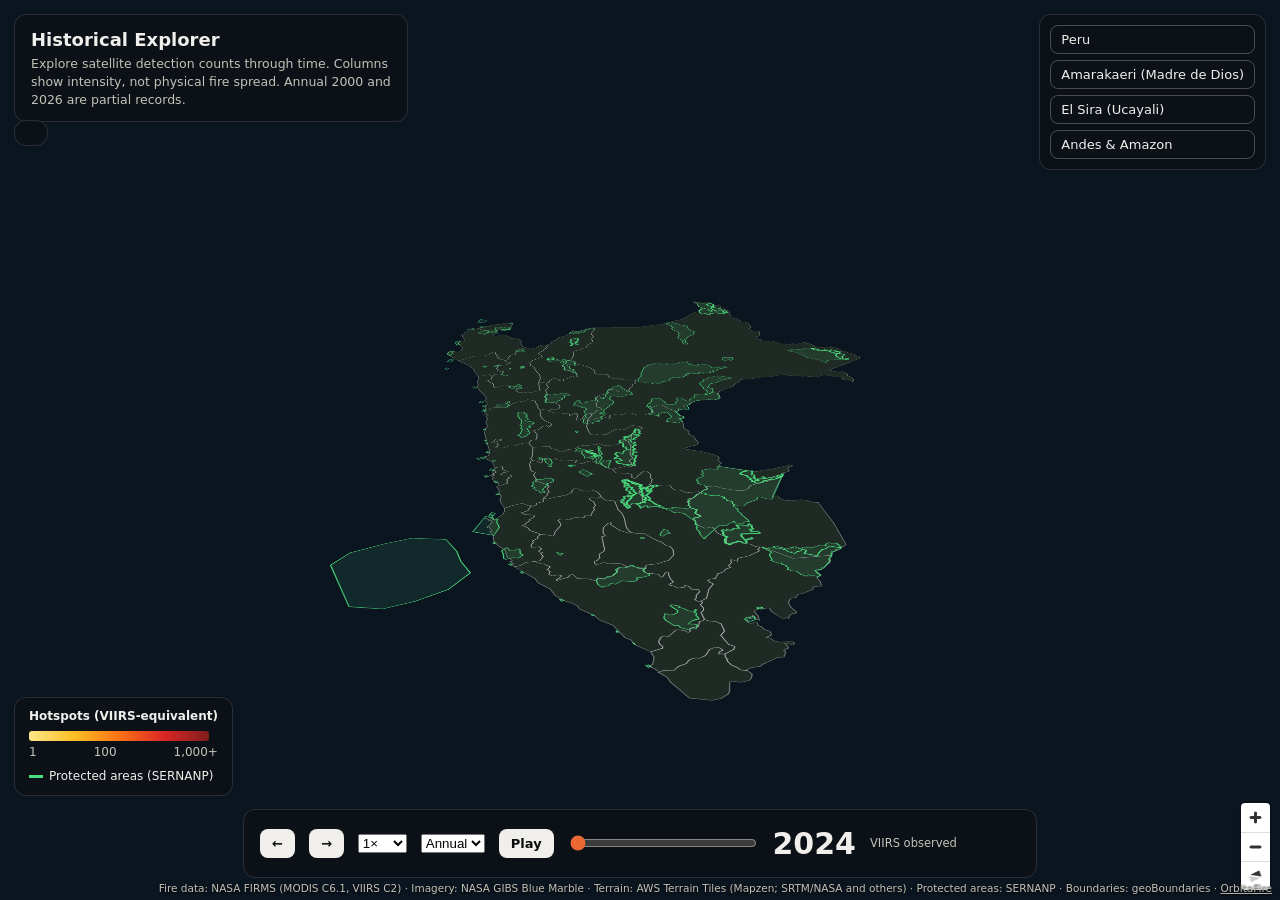
==== commit dbe3d9b7: "Add interactive fire observatory and simplify map exploration" ====
--- a/docs/3d.html
+++ b/docs/3d.html
@@ -13,7 +13,7 @@
   .title { top: 14px; left: 14px; padding: 12px 16px; max-width: 360px; }
   .title h1 { font-size: 18px; margin: 0 0 2px; }
   .title p { margin: 0; color: #c3c2b7; font-size: 12.5px; }
-  .ctrl { bottom: 22px; left: 50%; transform: translateX(-50%); padding: 12px 16px; display: flex; align-items: center; gap: 14px; width: min(760px, calc(100% - 28px)); }
+  .ctrl { flex-wrap:wrap; bottom: 22px; left: 50%; transform: translateX(-50%); padding: 12px 16px; display: flex; align-items: center; gap: 14px; width: min(760px, calc(100% - 28px)); }
   .ctrl button { background: #f0efec; color: #0b0b0b; border: 0; border-radius: 8px; padding: 7px 12px; font: 600 13px system-ui, sans-serif; cursor: pointer; }
   .ctrl input[type=range] { flex: 1; accent-color: #eb6834; }
   .year { font-size: 30px; font-weight: 700; min-width: 74px; text-align: right; font-variant-numeric: tabular-nums; }
@@ -30,12 +30,13 @@
   .maplibregl-popup-content { background: #0d1117; color: #f0efec; border-radius: 8px; font-size: 12.5px; padding: 8px 10px; }
   .maplibregl-popup-tip { border-top-color: #0d1117 !important; border-bottom-color: #0d1117 !important; }
   .maplibregl-ctrl-attrib { display: none; }
-  @media (max-width: 700px) { .title { max-width: 60%; } .fly { top: auto; bottom: 104px; right: 14px; } .legend { display: none; } }
+  @media (max-width: 700px) { .title { max-width: 55%; } .fly { top: auto; bottom: 104px; right: 14px; } .legend { display: none; } }
 </style>
 </head>
 <body>
 <div id="map"></div>
 <div class="ui title"><h1>OrbitaFire · Peru in 3D</h1><p>Each column is a 25 km cell; its height and color show how many fire hotspots it had that year (VIIRS-equivalent, harmonized from NASA MODIS + VIIRS). Drag to rotate, scroll to zoom.</p></div>
+<div class="ui title" style="top:120px;font-size:12px" id="history-stats"></div>
 <div class="ui fly">
   <button data-fly="peru">Peru</button>
   <button data-fly="amk">Amarakaeri (Madre de Dios)</button>
@@ -44,12 +45,13 @@
 </div>
 <div class="ui legend"><b>Hotspots per cell in the year</b><div class="ramp"></div><div class="row"><span>1</span><span>100</span><span>1,000+</span></div><div style="margin-top:6px"><span class="sw"></span>Protected areas (SERNANP)</div></div>
 <div class="ui ctrl">
-  <button id="play">▶ Play</button>
-  <input id="slider" type="range" min="2001" max="2026" step="1" value="2024" aria-label="Year">
+  <button id="previous">←</button><button id="next">→</button><select id="speed" aria-label="Speed"><option value="1500">0.6×</option><option value="900" selected>1×</option><option value="400">2×</option></select><select id="history-month" aria-label="Month"></select><button id="play">▶ Play</button>
+  <input id="slider" type="range" min="2000" max="2026" step="1" value="2000" aria-label="Year">
   <div class="year" id="year">2024</div>
   <div class="tag" id="tag">VIIRS observed</div>
 </div>
 <div class="ui credits">Fire data: NASA FIRMS (MODIS C6.1, VIIRS C2) · Imagery: NASA GIBS Blue Marble · Terrain: AWS Terrain Tiles (Mapzen; SRTM/NASA and others) · Protected areas: SERNANP · Boundaries: geoBoundaries · <a href="https://github.com/JeanLuka17/orbitafire">OrbitaFire</a></div>
+<script src="i18n.js"></script>
 <script>/**
  * MapLibre GL JS
  * @license 3-Clause BSD. Full text of license: https://github.com/maplibre/maplibre-gl-js/blob/v4.7.1/LICENSE.txt
@@ -111,7 +113,7 @@
 //# sourceMappingURL=maplibre-gl.js.map
 </script>
 <script>
-const DATA = {"years":[2001,2002,2003,2004,2005,2006,2007,2008,2009,2010,2011,2012,2013,2014,2015,2016,2017,2018,2019,2020,2021,2022,2023,2024,2025,2026],"res":0.25,"cells":[{"la":-0.125,"lo":-74.875,"y":[18,9,7,8,8,7,7,11,7,8,13,4,4,8,5,3,11,6,6,5,15,14,7,5,5,2]},{"la":-0.125,"lo":-75.125,"y":[17,8,6,6,7,6,8,7,7,7,6,1,7,9,4,2,0,1,0,1,1,1,4,5,2,0]},{"la":-0.125,"lo":-75.375,"y":[17,8,6,6,6,6,6,6,6,6,6,0,0,0,0,0,0,0,0,2,0,1,2,3,0,0]},{"la":-0.125,"lo":-75.625,"y":[17,8,6,6,6,6,6,6,6,6,6,0,0,0,0,0,0,0,0,0,0,0,0,0,0,0]},{"la":-0.375,"lo":-74.375,"y":[17,8,6,6,6,6,6,6,6,6,6,0,0,4,1,0,0,0,0,0,1,2,0,0,1,1]},{"la":-0.375,"lo":-74.625,"y":[18,11,8,16,8,12,16,17,8,10,10,8,17,16,13,20,50,37,13,24,22,34,8,6,7,1]},{"la":-0.375,"lo":-74.875,"y":[17,9,8,8,9,9,13,10,8,8,13,4,2,1,6,9,14,35,7,16,23,30,8,3,12,6]},{"la":-0.375,"lo":-75.375,"y":[17,8,6,6,6,7,6,6,6,6,6,0,0,0,0,0,0,0,0,0,0,0,0,0,0,0]},{"la":-0.625,"lo":-74.375,"y":[18,9,6,6,6,6,6,7,6,6,6,2,1,2,4,4,5,17,5,4,7,11,0,2,0,0]},{"la":-0.625,"lo":-74.625,"y":[17,8,6,6,6,6,6,6,6,6,6,0,0,0,0,0,0,0,0,3,0,0,0,0,0,0]},{"la":-0.625,"lo":-75.125,"y":[17,8,6,6,6,6,6,6,6,6,6,1,0,0,0,0,0,0,0,1,0,0,1,0,1,0]},{"la":-0.875,"lo":-74.125,"y":[17,8,6,6,7,6,6,6,6,6,6,0,0,0,0,0,0,0,0,0,0,0,0,0,0,0]},{"la":-0.875,"lo":-74.375,"y":[17,9,10,29,7,7,14,11,7,11,17,15,12,11,18,12,20,34,7,24,6,22,14,22,3,7]},{"la":-0.875,"lo":-74.625,"y":[17,8,6,6,6,6,6,6,6,6,6,0,0,0,0,0,0,0,0,0,0,0,0,0,0,0]},{"la":-0.875,"lo":-74.875,"y":[17,8,6,6,6,6,6,6,6,6,6,0,0,0,0,0,0,0,0,0,1,0,1,0,0,0]},{"la":-0.875,"lo":-75.125,"y":[17,8,7,6,6,6,6,6,6,6,6,0,0,0,3,0,0,0,0,1,1,1,1,0,1,0]},{"la":-0.875,"lo":-75.375,"y":[17,8,6,6,6,6,6,6,6,6,6,0,0,0,0,0,0,0,0,0,0,2,2,1,1,0]},{"la":-1.125,"lo":-73.625,"y":[17,8,6,6,6,6,6,6,6,6,6,0,0,0,0,0,0,0,0,0,0,1,0,0,0,0]},{"la":-1.125,"lo":-73.875,"y":[17,8,6,6,6,6,6,6,6,6,6,0,0,0,0,0,1,3,1,2,0,2,0,0,0,0]},{"la":-1.125,"lo":-74.125,"y":[17,8,6,8,7,6,7,6,6,6,6,3,3,1,0,2,1,5,7,9,2,1,2,1,1,0]},{"la":-1.125,"lo":-74.375,"y":[17,11,6,17,6,8,24,6,6,9,8,5,2,2,5,0,4,3,3,16,3,10,5,2,1,2]},{"la":-1.125,"lo":-74.625,"y":[17,8,6,6,6,6,6,6,6,6,6,0,0,0,0,0,0,0,0,0,0,0,0,0,0,0]},{"la":-1.125,"lo":-74.875,"y":[17,8,6,6,6,7,6,6,6,6,6,0,1,0,0,0,0,0,0,0,0,0,0,0,0,0]},{"la":-1.125,"lo":-75.125,"y":[17,8,6,7,7,6,6,6,6,6,6,0,1,0,0,3,0,1,0,2,0,3,1,2,0,2]},{"la":-1.375,"lo":-73.625,"y":[17,8,6,6,6,6,6,6,6,6,6,0,0,0,0,1,0,0,0,1,0,0,0,0,0,0]},{"la":-1.375,"lo":-73.875,"y":[17,8,6,6,6,6,6,6,6,6,6,0,0,0,0,1,0,0,0,3,0,3,1,0,0,0]},{"la":-1.375,"lo":-74.625,"y":[17,8,6,9,7,6,8,6,6,6,6,5,3,5,0,5,8,4,0,2,3,9,3,3,5,1]},{"la":-1.375,"lo":-74.875,"y":[17,9,6,6,8,7,6,6,6,6,9,10,6,0,1,0,4,0,1,5,2,5,2,3,7,5]},{"la":-1.625,"lo":-73.375,"y":[17,8,6,6,6,6,6,6,6,6,6,0,0,0,0,0,0,0,0,0,0,0,0,0,0,0]},{"la":-1.625,"lo":-73.625,"y":[17,8,6,6,6,6,6,6,6,6,6,0,0,0,0,0,0,0,0,0,0,2,0,0,0,1]},{"la":-1.625,"lo":-74.125,"y":[17,8,6,6,6,6,6,6,6,6,6,0,0,0,0,0,0,0,0,0,0,0,0,0,0,0]},{"la":-1.625,"lo":-74.375,"y":[17,8,6,6,6,6,6,6,6,6,6,0,0,0,0,0,0,0,0,0,0,0,0,0,0,0]},{"la":-1.625,"lo":-74.625,"y":[17,8,6,9,8,8,8,6,6,6,6,6,7,0,3,6,3,14,3,7,8,11,11,6,2,0]},{"la":-1.625,"lo":-74.875,"y":[17,8,6,6,6,6,6,6,6,6,6,0,1,0,0,0,0,2,0,1,1,0,1,0,1,0]},{"la":-1.625,"lo":-75.125,"y":[17,8,6,6,6,6,6,6,6,6,6,0,0,0,0,0,0,0,0,0,0,0,0,0,1,0]},{"la":-1.875,"lo":-73.125,"y":[17,8,6,6,6,6,6,6,6,6,6,0,0,0,0,0,0,0,0,0,0,0,0,0,0,0]},{"la":-1.875,"lo":-73.375,"y":[17,8,6,6,6,7,6,6,7,6,6,1,0,0,0,0,0,0,0,0,0,1,2,1,1,1]},{"la":-1.875,"lo":-73.875,"y":[17,8,6,6,6,6,6,6,6,6,6,0,0,0,0,0,0,0,0,0,0,0,0,1,0,0]},{"la":-1.875,"lo":-74.375,"y":[17,8,6,6,6,6,6,6,6,6,6,0,0,0,0,1,0,1,0,0,0,0,0,1,0,0]},{"la":-1.875,"lo":-74.625,"y":[17,8,7,10,7,8,6,8,6,6,9,1,5,0,3,7,3,6,4,5,0,11,9,4,7,3]},{"la":-1.875,"lo":-74.875,"y":[17,8,6,6,6,7,6,6,6,6,6,2,0,0,1,1,1,0,0,1,0,0,1,0,0,0]},{"la":-1.875,"lo":-75.125,"y":[17,8,6,6,6,6,6,6,6,6,6,1,1,0,0,0,0,1,0,0,0,0,0,0,0,0]},{"la":-10.125,"lo":-70.875,"y":[17,13,8,6,6,6,11,6,6,6,6,5,0,4,6,5,0,2,4,7,2,1,2,1,1,0]},{"la":-10.125,"lo":-71.125,"y":[17,11,6,9,19,8,11,9,6,6,9,7,5,3,3,3,5,3,3,6,1,2,2,1,0,0]},{"la":-10.125,"lo":-71.375,"y":[17,8,6,6,6,6,6,6,6,6,6,0,0,0,0,0,0,0,0,0,1,1,1,0,0,0]},{"la":-10.125,"lo":-71.875,"y":[17,8,6,6,6,6,6,6,6,6,6,0,0,0,0,0,1,0,0,0,0,0,0,0,0,0]},{"la":-10.125,"lo":-72.125,"y":[17,8,6,6,6,6,6,6,6,6,6,1,0,0,0,0,0,1,0,0,0,1,0,0,0,0]},{"la":-10.125,"lo":-72.375,"y":[17,8,6,6,6,6,6,6,6,6,6,0,0,1,0,0,0,0,0,0,0,0,0,0,1,0]},{"la":-10.125,"lo":-72.875,"y":[17,8,6,6,8,6,8,6,9,9,11,1,9,1,3,1,1,5,6,3,1,4,1,6,7,0]},{"la":-10.125,"lo":-73.125,"y":[17,8,9,6,9,9,9,6,9,9,6,1,0,0,3,0,2,1,1,1,3,1,2,6,1,1]},{"la":-10.125,"lo":-73.375,"y":[17,17,9,7,9,9,16,12,7,7,9,1,0,2,1,1,0,4,4,9,9,6,4,15,4,4]},{"la":-10.125,"lo":-73.625,"y":[17,14,13,26,37,27,22,16,15,43,13,18,16,20,21,13,19,17,17,19,50,22,55,43,27,21]},{"la":-10.125,"lo":-73.875,"y":[45,67,87,104,130,133,129,156,135,173,148,98,82,65,141,123,97,122,185,258,181,172,242,240,122,182]},{"la":-10.125,"lo":-74.125,"y":[17,12,10,19,19,11,7,16,14,17,18,40,26,20,38,32,27,16,32,47,34,33,49,60,32,34]},{"la":-10.125,"lo":-74.375,"y":[17,8,6,6,6,6,6,6,6,6,6,0,0,0,0,0,0,0,0,0,0,1,0,0,0,1]},{"la":-10.125,"lo":-74.625,"y":[17,11,13,7,10,10,8,12,7,17,9,11,7,3,6,4,6,24,8,11,7,16,10,6,5,9]},{"la":-10.125,"lo":-74.875,"y":[23,189,552,350,421,394,434,386,273,630,399,358,304,402,342,345,399,417,296,465,276,401,262,277,344,215]},{"la":-10.125,"lo":-75.125,"y":[23,249,561,336,487,354,385,416,272,548,406,306,241,304,269,273,275,316,244,345,253,305,269,262,245,121]},{"la":-10.125,"lo":-75.375,"y":[18,145,252,211,332,181,315,204,177,346,245,219,163,200,186,158,162,164,165,258,119,218,237,182,122,51]},{"la":-10.125,"lo":-75.625,"y":[81,101,150,63,179,48,159,56,76,89,83,132,69,72,113,101,61,55,42,82,44,43,57,92,25,38]},{"la":-10.125,"lo":-75.875,"y":[111,44,94,42,172,62,83,41,77,137,40,137,68,73,109,132,45,55,96,201,77,93,114,188,53,39]},{"la":-10.125,"lo":-76.125,"y":[32,23,60,35,120,51,68,57,40,168,35,103,58,54,97,139,18,75,113,165,43,119,105,193,50,120]},{"la":-10.125,"lo":-76.375,"y":[27,15,29,13,123,24,42,48,28,101,13,48,16,70,86,145,15,32,92,115,76,69,21,136,37,129]},{"la":-10.125,"lo":-76.625,"y":[22,12,16,11,39,13,19,17,13,74,9,7,5,28,19,59,12,20,49,58,22,24,28,113,17,31]},{"la":-10.125,"lo":-76.875,"y":[19,10,25,9,41,8,15,10,11,46,8,29,6,8,30,43,20,7,21,51,14,29,17,74,10,27]},{"la":-10.125,"lo":-77.125,"y":[24,12,61,14,34,12,22,21,9,24,67,43,5,11,24,42,5,12,22,74,23,13,12,26,48,34]},{"la":-10.125,"lo":-77.375,"y":[24,10,27,10,14,17,16,8,8,13,8,4,1,3,9,29,15,12,22,26,9,24,1,27,13,37]},{"la":-10.125,"lo":-77.625,"y":[18,9,9,6,11,6,6,6,6,9,6,4,1,2,0,16,2,4,8,6,2,1,0,1,31,3]},{"la":-10.125,"lo":-77.875,"y":[20,9,6,6,14,7,6,6,6,12,7,2,5,4,14,10,3,2,5,6,11,1,3,3,5,1]},{"la":-10.125,"lo":-78.125,"y":[17,9,10,14,6,6,6,6,6,6,9,7,1,2,4,12,6,5,3,8,3,4,2,16,6,3]},{"la":-10.375,"lo":-70.625,"y":[17,8,6,6,6,6,6,6,6,6,6,0,0,0,0,0,0,0,0,0,0,0,0,0,0,0]},{"la":-10.375,"lo":-70.875,"y":[17,8,6,6,6,6,6,6,6,6,6,0,0,0,0,0,0,0,0,0,0,0,0,0,1,0]},{"la":-10.375,"lo":-71.125,"y":[17,8,6,6,6,6,6,8,6,6,6,1,1,0,0,0,0,0,0,0,0,0,1,0,1,0]},{"la":-10.375,"lo":-71.375,"y":[17,8,6,6,6,6,6,6,6,6,6,0,0,0,0,0,0,0,0,0,0,1,0,0,0,0]},{"la":-10.375,"lo":-71.625,"y":[17,8,6,6,6,6,6,6,6,6,6,1,0,0,0,0,0,0,0,0,1,0,0,0,0,0]},{"la":-10.375,"lo":-71.875,"y":[17,8,6,6,6,6,6,6,6,6,6,0,1,0,0,0,0,0,0,0,0,0,0,0,0,0]},{"la":-10.375,"lo":-72.125,"y":[17,8,6,6,6,6,6,6,6,6,6,1,0,0,0,0,1,0,0,0,0,0,0,0,1,0]},{"la":-10.375,"lo":-72.375,"y":[17,8,8,8,8,8,6,6,6,6,6,0,0,0,0,0,0,2,0,0,1,0,1,0,0,2]},{"la":-10.375,"lo":-72.625,"y":[17,11,8,6,6,8,6,6,6,6,6,0,0,0,4,0,0,2,1,0,0,1,3,3,0,0]},{"la":-10.375,"lo":-72.875,"y":[17,8,11,6,8,9,6,6,14,9,6,4,2,4,0,3,0,1,5,3,5,0,4,5,6,0]},{"la":-10.375,"lo":-73.125,"y":[17,8,6,6,6,6,6,6,6,6,6,0,1,0,0,1,0,0,2,5,8,2,0,1,1,3]},{"la":-10.375,"lo":-73.375,"y":[17,9,6,6,6,6,6,6,6,6,6,0,1,0,0,1,0,0,0,7,4,2,1,1,5,15]},{"la":-10.375,"lo":-73.625,"y":[28,16,27,12,31,17,21,17,17,12,32,6,4,4,8,10,5,6,25,45,90,124,100,124,82,240]},{"la":-10.375,"lo":-73.875,"y":[23,27,29,51,49,48,47,82,75,56,69,48,35,36,46,46,38,50,114,94,93,74,83,97,82,138]},{"la":-10.375,"lo":-74.125,"y":[17,15,38,27,35,35,36,37,49,41,35,69,32,35,38,45,46,44,52,77,35,48,76,70,43,22]},{"la":-10.375,"lo":-74.375,"y":[17,8,6,6,6,6,6,6,6,6,6,0,0,0,0,0,0,0,0,0,0,0,0,0,0,0]},{"la":-10.375,"lo":-74.625,"y":[17,25,39,10,48,26,26,27,24,36,17,38,20,22,27,40,29,41,36,31,40,45,34,25,31,12]},{"la":-10.375,"lo":-74.875,"y":[26,214,473,355,441,332,413,361,293,525,459,444,280,253,287,382,291,464,263,403,263,386,311,382,363,156]},{"la":-10.375,"lo":-75.125,"y":[17,25,104,44,107,88,91,51,42,116,70,62,35,37,51,69,47,49,63,86,72,65,46,38,34,11]},{"la":-10.375,"lo":-75.375,"y":[18,12,10,11,23,12,18,7,8,10,7,11,3,9,16,8,8,8,15,14,13,11,10,6,6,9]},{"la":-10.375,"lo":-75.625,"y":[103,23,77,71,201,88,93,56,47,177,55,116,33,48,62,120,38,52,66,82,35,34,64,106,9,41]},{"la":-10.375,"lo":-75.875,"y":[99,59,129,89,192,80,147,71,90,244,114,233,65,136,195,188,74,61,214,248,60,119,121,138,28,43]},{"la":-10.375,"lo":-76.125,"y":[29,15,26,11,94,25,26,15,22,75,14,55,25,26,45,112,13,27,72,92,32,93,41,87,18,53]},{"la":-10.375,"lo":-76.375,"y":[20,14,45,16,38,37,22,27,21,99,18,43,27,71,76,102,17,46,102,78,21,77,45,132,53,104]},{"la":-10.375,"lo":-76.625,"y":[23,12,29,13,49,9,16,25,11,79,9,9,3,20,30,87,17,20,39,57,7,37,20,113,13,15]},{"la":-10.375,"lo":-76.875,"y":[26,10,7,7,18,12,9,10,10,15,9,10,2,3,12,26,3,5,27,27,7,30,12,14,9,10]},{"la":-10.375,"lo":-77.125,"y":[47,20,62,22,39,12,10,13,13,23,43,39,15,20,50,60,9,13,14,78,15,93,0,20,53,29]},{"la":-10.375,"lo":-77.375,"y":[66,19,30,10,27,8,10,10,14,10,8,8,5,11,22,28,11,24,14,33,23,14,7,19,45,29]},{"la":-10.375,"lo":-77.625,"y":[18,9,6,9,6,6,6,6,6,8,7,2,4,1,5,8,0,2,5,2,6,3,3,1,2,5]},{"la":-10.375,"lo":-77.875,"y":[17,8,6,6,7,6,6,6,6,6,6,0,0,1,0,3,0,0,0,0,1,0,1,0,1,0]},{"la":-10.375,"lo":-78.125,"y":[17,8,6,6,6,6,6,6,6,6,6,2,0,0,0,0,0,0,0,0,0,1,0,0,1,0]},{"la":-10.625,"lo":-70.875,"y":[17,8,6,6,6,6,6,6,6,6,6,0,0,0,0,0,0,0,0,0,0,0,0,0,0,0]},{"la":-10.625,"lo":-71.125,"y":[17,8,6,6,6,6,6,6,6,6,6,0,0,0,0,0,0,0,0,0,0,0,0,0,1,0]},{"la":-10.625,"lo":-71.375,"y":[17,8,6,6,6,6,6,6,6,6,6,0,0,0,0,0,0,0,0,0,1,0,0,0,0,0]},{"la":-10.625,"lo":-71.625,"y":[17,8,6,6,6,6,6,6,6,6,6,0,0,0,0,0,0,0,0,1,0,0,0,0,0,0]},{"la":-10.625,"lo":-72.375,"y":[17,8,6,6,6,6,6,6,6,6,6,0,0,0,1,0,0,1,0,0,0,1,0,0,0,1]},{"la":-10.625,"lo":-72.625,"y":[17,8,16,6,6,6,6,8,6,6,11,5,5,2,1,6,3,0,2,1,0,0,4,3,4,2]},{"la":-10.625,"lo":-72.875,"y":[17,8,14,6,6,6,9,6,6,6,6,2,1,2,1,0,0,3,0,1,0,2,1,0,1,0]},{"la":-10.625,"lo":-73.125,"y":[19,13,30,27,34,26,55,38,13,30,34,29,15,9,20,55,69,32,65,97,89,102,55,120,75,94]},{"la":-10.625,"lo":-73.375,"y":[18,78,170,156,192,162,163,157,99,210,121,108,100,79,147,152,136,118,142,214,224,177,166,198,136,138]},{"la":-10.625,"lo":-73.625,"y":[19,36,43,51,66,91,73,55,38,54,38,53,53,73,98,81,74,71,129,116,128,107,164,162,69,92]},{"la":-10.625,"lo":-73.875,"y":[21,96,215,120,249,117,239,184,133,252,171,204,139,198,166,176,117,135,199,258,178,166,265,182,105,129]},{"la":-10.625,"lo":-74.125,"y":[17,20,61,54,84,27,86,34,87,78,66,79,55,43,61,49,42,45,58,88,46,53,81,84,20,35]},{"la":-10.625,"lo":-74.375,"y":[18,45,66,56,69,106,135,87,98,136,143,141,143,106,98,135,76,89,166,197,121,106,180,126,72,94]},{"la":-10.625,"lo":-74.625,"y":[17,9,6,6,10,6,9,15,6,15,6,12,4,4,0,4,2,7,12,15,8,4,7,8,2,3]},{"la":-10.625,"lo":-74.875,"y":[18,29,60,47,88,48,57,46,43,72,31,85,50,48,23,51,59,78,61,90,63,47,83,102,42,26]},{"la":-10.625,"lo":-75.125,"y":[17,10,35,17,14,17,8,23,14,17,14,29,19,27,20,29,15,13,21,37,35,21,34,33,7,3]},{"la":-10.625,"lo":-75.375,"y":[21,16,39,16,40,37,39,14,22,68,11,35,29,19,31,32,12,13,35,31,17,20,20,29,3,6]},{"la":-10.625,"lo":-75.625,"y":[121,21,88,21,147,79,57,61,87,190,54,96,47,83,115,127,55,45,99,151,34,66,86,151,22,47]},{"la":-10.625,"lo":-75.875,"y":[50,15,31,17,89,29,23,29,21,64,14,49,9,28,36,48,16,16,56,69,26,39,45,48,12,25]},{"la":-10.625,"lo":-76.125,"y":[26,18,22,8,73,23,21,14,25,49,8,15,13,6,17,39,19,8,19,9,4,20,11,14,7,22]},{"la":-10.625,"lo":-76.375,"y":[18,9,6,9,17,9,6,6,6,9,8,0,1,8,5,12,2,3,13,13,0,2,2,17,1,2]},{"la":-10.625,"lo":-76.625,"y":[20,9,9,6,11,6,22,14,12,17,6,4,1,4,17,11,5,1,17,6,3,6,11,24,3,7]},{"la":-10.625,"lo":-76.875,"y":[20,10,19,7,10,19,9,7,7,23,12,4,6,17,18,23,3,4,5,21,2,16,8,13,9,5]},{"la":-10.625,"lo":-77.125,"y":[17,10,14,11,17,7,15,7,8,8,18,9,6,8,3,16,4,2,13,35,0,15,3,15,19,13]},{"la":-10.625,"lo":-77.375,"y":[30,9,6,6,9,6,9,6,8,9,8,4,1,3,1,12,3,3,4,6,6,4,5,6,40,2]},{"la":-10.625,"lo":-77.625,"y":[26,14,18,17,17,13,14,18,18,12,13,71,68,70,104,65,63,58,86,90,82,90,125,110,107,98]},{"la":-10.625,"lo":-77.875,"y":[20,9,8,7,7,10,9,8,9,8,10,32,20,42,44,48,33,35,31,25,21,19,26,19,18,26]},{"la":-10.875,"lo":-69.625,"y":[226,74,168,88,133,82,135,100,97,98,77,65,70,55,59,117,96,85,176,103,108,74,128,95,62,32]},{"la":-10.875,"lo":-69.875,"y":[17,27,16,14,19,7,16,19,13,11,7,2,8,3,4,2,1,7,5,8,6,6,3,10,1,2]},{"la":-10.875,"lo":-70.625,"y":[17,8,6,6,6,6,6,6,6,6,6,0,0,0,0,0,0,0,0,0,0,0,0,0,0,0]},{"la":-10.875,"lo":-70.875,"y":[17,8,6,6,6,6,6,6,6,6,6,0,0,0,0,0,1,0,0,1,0,0,0,0,0,0]},{"la":-10.875,"lo":-71.125,"y":[17,8,6,6,6,6,6,6,6,6,6,0,0,0,0,0,0,0,0,0,0,1,0,0,0,0]},{"la":-10.875,"lo":-71.375,"y":[17,8,6,6,6,6,6,6,6,6,6,0,0,0,0,0,1,0,1,0,0,0,0,0,0,0]},{"la":-10.875,"lo":-71.625,"y":[17,8,6,6,6,6,6,6,6,6,6,0,0,0,0,0,0,0,0,0,0,0,0,0,0,0]},{"la":-10.875,"lo":-71.875,"y":[17,8,6,6,6,6,6,6,6,6,6,0,0,0,0,2,0,0,0,0,0,0,0,0,0,0]},{"la":-10.875,"lo":-72.125,"y":[17,8,6,6,6,6,6,6,6,6,6,0,0,0,0,0,0,0,0,0,0,0,0,0,0,0]},{"la":-10.875,"lo":-72.375,"y":[17,8,6,6,6,6,6,6,6,6,6,2,0,2,0,0,0,0,0,0,0,0,0,0,1,1]},{"la":-10.875,"lo":-72.625,"y":[17,8,6,6,6,6,6,6,6,6,6,0,0,0,0,0,0,0,0,3,3,2,10,4,11,8]},{"la":-10.875,"lo":-72.875,"y":[17,8,6,6,6,6,6,6,6,6,6,1,0,0,0,0,0,0,0,0,0,0,0,0,5,17]},{"la":-10.875,"lo":-73.125,"y":[19,29,47,43,82,56,72,56,51,50,62,92,84,58,97,121,171,115,138,209,248,230,182,244,213,125]},{"la":-10.875,"lo":-73.375,"y":[20,30,43,39,39,26,64,98,55,56,46,25,22,34,78,102,153,128,101,168,176,170,134,245,212,119]},{"la":-10.875,"lo":-73.625,"y":[33,48,88,168,190,95,171,109,60,180,77,110,124,126,120,129,95,117,98,120,99,113,105,110,107,70]},{"la":-10.875,"lo":-73.875,"y":[19,31,45,52,76,35,75,34,38,94,46,48,50,78,53,79,38,49,37,69,43,44,90,45,18,40]},{"la":-10.875,"lo":-74.125,"y":[21,55,98,111,149,101,171,95,127,176,112,124,153,134,118,146,113,137,150,209,144,216,213,191,100,111]},{"la":-10.875,"lo":-74.375,"y":[17,33,120,142,200,125,157,134,213,247,158,242,169,225,131,193,122,169,225,274,229,210,244,221,91,215]},{"la":-10.875,"lo":-74.625,"y":[101,42,92,101,117,119,146,84,113,136,65,160,118,110,112,153,111,96,179,257,225,158,180,163,113,108]},{"la":-10.875,"lo":-74.875,"y":[405,198,291,223,318,232,404,246,237,327,212,285,235,203,388,361,175,251,293,559,532,282,295,277,202,154]},{"la":-10.875,"lo":-75.125,"y":[207,156,279,129,289,131,224,235,143,211,78,201,134,95,152,183,159,112,130,280,228,143,170,216,102,143]},{"la":-10.875,"lo":-75.375,"y":[68,25,109,30,139,58,103,89,70,110,59,79,54,46,89,134,66,58,80,107,62,80,105,104,42,59]},{"la":-10.875,"lo":-75.625,"y":[177,24,37,31,92,31,19,41,34,114,20,123,17,48,69,90,24,14,101,112,13,30,81,89,17,12]},{"la":-10.875,"lo":-75.875,"y":[25,13,22,13,42,14,27,24,15,48,14,36,2,22,32,65,16,8,66,114,18,33,55,60,34,33]},{"la":-10.875,"lo":-76.125,"y":[17,9,7,13,18,9,13,7,13,39,7,16,0,23,19,32,10,17,16,26,0,29,6,7,6,5]},{"la":-10.875,"lo":-76.375,"y":[17,9,13,9,13,8,9,6,9,14,13,1,2,4,4,32,8,3,7,11,4,9,4,3,4,49]},{"la":-10.875,"lo":-76.625,"y":[20,12,15,12,8,7,10,8,9,21,12,10,2,2,7,9,2,5,1,4,2,6,0,4,1,30]},{"la":-10.875,"lo":-76.875,"y":[44,12,46,32,37,12,55,9,23,25,15,8,12,17,8,76,7,17,11,22,18,36,10,59,24,34]},{"la":-10.875,"lo":-77.125,"y":[17,8,6,6,6,6,8,6,6,9,8,5,2,1,2,4,4,3,0,2,2,10,2,3,8,7]},{"la":-10.875,"lo":-77.375,"y":[18,9,6,6,10,6,9,6,6,7,8,4,13,17,4,2,4,6,5,2,6,2,6,3,6,1]},{"la":-10.875,"lo":-77.625,"y":[19,9,8,8,9,7,7,7,10,7,7,36,17,26,30,21,10,15,24,24,19,5,32,21,15,21]},{"la":-10.875,"lo":-77.875,"y":[17,8,6,6,6,6,6,6,6,6,6,1,0,0,0,0,1,0,1,0,2,0,0,0,0,0]},{"la":-11.125,"lo":-69.375,"y":[17,8,6,6,6,6,6,6,6,6,6,0,0,0,1,0,0,0,1,0,0,2,0,15,0,0]},{"la":-11.125,"lo":-69.625,"y":[81,186,301,224,442,234,301,307,238,404,245,180,238,177,174,315,175,208,322,264,264,209,190,725,115,104]},{"la":-11.125,"lo":-69.875,"y":[17,8,6,6,6,6,6,6,6,6,6,0,0,0,0,0,0,0,0,0,0,1,0,0,0,0]},{"la":-11.125,"lo":-70.125,"y":[17,8,6,6,6,6,6,6,6,6,6,0,0,0,1,0,0,0,0,0,0,1,0,0,0,0]},{"la":-11.125,"lo":-70.375,"y":[17,8,6,6,6,6,6,6,6,6,6,0,0,0,0,0,0,0,0,0,0,0,0,0,0,0]},{"la":-11.125,"lo":-70.625,"y":[17,8,6,6,6,6,6,6,6,6,6,0,0,0,0,0,0,0,0,0,0,0,0,0,0,0]},{"la":-11.125,"lo":-70.875,"y":[17,8,6,6,6,6,6,6,6,6,6,0,0,0,0,1,0,1,0,0,0,0,0,0,0,0]},{"la":-11.125,"lo":-71.125,"y":[17,8,6,6,6,6,6,6,6,6,6,0,1,0,0,0,0,0,1,0,0,0,0,1,0,0]},{"la":-11.125,"lo":-71.375,"y":[17,8,6,6,6,6,6,6,6,6,6,0,0,0,0,0,0,0,0,0,0,0,0,1,0,0]},{"la":-11.125,"lo":-71.625,"y":[17,8,6,6,6,6,6,6,6,6,6,0,0,0,0,0,0,1,0,0,0,1,0,0,0,0]},{"la":-11.125,"lo":-72.125,"y":[17,8,6,6,6,6,6,6,6,6,6,0,0,0,0,0,0,0,0,0,1,0,0,0,0,0]},{"la":-11.125,"lo":-72.375,"y":[17,8,6,6,6,6,6,6,6,6,6,0,0,0,1,0,0,0,0,0,3,4,0,6,3,2]},{"la":-11.125,"lo":-72.625,"y":[17,10,9,9,12,9,9,9,9,9,9,0,0,0,0,1,0,0,18,9,25,52,25,36,52,32]},{"la":-11.125,"lo":-72.875,"y":[18,14,35,38,33,27,38,46,39,43,23,14,19,17,44,48,32,72,59,115,85,116,72,155,69,63]},{"la":-11.125,"lo":-73.125,"y":[19,61,85,66,49,45,72,112,74,120,58,102,82,86,110,151,81,78,88,147,140,165,150,217,177,88]},{"la":-11.125,"lo":-73.375,"y":[18,15,14,11,8,8,28,20,11,17,19,6,7,2,4,17,11,8,47,30,22,15,11,13,6,6]},{"la":-11.125,"lo":-73.625,"y":[18,32,32,46,43,65,59,43,24,61,84,61,117,53,99,80,43,91,93,136,94,81,104,112,117,41]},{"la":-11.125,"lo":-73.875,"y":[17,18,33,33,45,25,34,33,23,39,17,43,38,24,38,41,19,31,32,47,54,38,44,38,23,29]},{"la":-11.125,"lo":-74.125,"y":[32,15,25,18,37,30,20,25,32,46,34,74,57,62,47,142,57,37,38,58,102,76,67,80,11,28]},{"la":-11.125,"lo":-74.375,"y":[137,141,312,357,494,175,439,310,283,346,254,340,183,244,338,336,283,256,338,678,521,393,406,452,236,406]},{"la":-11.125,"lo":-74.625,"y":[266,282,454,370,577,272,508,352,379,453,323,474,439,344,590,532,344,320,537,700,701,430,373,494,328,365]},{"la":-11.125,"lo":-74.875,"y":[103,162,270,187,351,191,309,248,206,271,188,185,184,242,290,297,165,204,285,449,417,200,241,280,165,158]},{"la":-11.125,"lo":-75.125,"y":[71,37,66,45,65,48,50,22,27,19,56,55,11,37,26,34,29,26,32,59,36,25,46,83,14,17]},{"la":-11.125,"lo":-75.375,"y":[74,65,87,56,93,71,65,74,36,81,41,138,40,86,79,112,52,52,56,123,42,71,115,86,33,44]},{"la":-11.125,"lo":-75.625,"y":[73,18,31,13,51,34,14,25,13,91,14,55,15,45,40,65,23,12,79,124,23,42,61,55,20,29]},{"la":-11.125,"lo":-75.875,"y":[22,10,16,14,23,11,35,9,14,52,13,6,4,10,20,42,21,13,34,31,3,26,14,27,9,26]},{"la":-11.125,"lo":-76.125,"y":[18,13,19,9,34,13,31,24,11,113,8,8,8,13,15,39,18,6,11,29,2,26,2,5,1,3]},{"la":-11.125,"lo":-76.375,"y":[21,10,9,12,9,22,7,7,9,15,9,6,0,4,7,13,4,2,0,4,2,15,8,6,2,4]},{"la":-11.125,"lo":-76.625,"y":[18,12,11,9,10,9,6,6,6,9,6,3,4,6,9,5,1,5,3,5,4,5,1,5,9,8]},{"la":-11.125,"lo":-76.875,"y":[18,9,10,7,10,7,7,7,7,8,12,2,3,3,6,12,2,4,3,2,4,8,9,9,12,9]},{"la":-11.125,"lo":-77.125,"y":[19,14,8,9,12,14,18,9,7,8,7,4,10,4,0,11,6,6,5,6,6,6,4,10,5,7]},{"la":-11.125,"lo":-77.375,"y":[79,56,45,83,74,58,64,77,29,34,49,38,42,22,41,76,22,30,46,32,17,34,25,40,20,14]},{"la":-11.125,"lo":-77.625,"y":[24,24,12,11,8,13,11,9,10,12,12,14,24,22,21,37,21,18,17,16,14,19,17,12,17,20]},{"la":-11.375,"lo":-69.375,"y":[127,294,282,255,509,227,369,331,275,371,236,259,229,263,303,306,346,387,599,510,664,557,484,1548,254,325]},{"la":-11.375,"lo":-69.625,"y":[52,224,347,309,453,201,462,305,236,374,248,317,303,288,314,450,489,398,531,541,474,668,477,1503,232,178]},{"la":-11.375,"lo":-69.875,"y":[17,8,6,6,6,6,6,6,6,6,6,0,0,0,1,0,0,0,0,0,0,0,0,0,0,0]},{"la":-11.375,"lo":-70.125,"y":[17,8,6,6,6,6,6,6,6,6,6,0,0,0,0,1,0,0,0,0,0,0,0,0,0,0]},{"la":-11.375,"lo":-70.375,"y":[17,8,6,6,6,6,6,6,6,6,6,2,0,0,0,0,0,1,1,0,0,2,2,0,0,0]},{"la":-11.375,"lo":-70.625,"y":[17,8,6,6,6,6,6,6,6,6,6,1,0,1,0,0,0,0,0,1,0,0,0,0,0,0]},{"la":-11.375,"lo":-70.875,"y":[17,8,6,8,6,6,6,6,6,6,6,0,0,0,0,1,0,0,0,0,0,1,0,0,0,0]},{"la":-11.375,"lo":-71.125,"y":[17,8,6,6,6,6,6,6,6,6,6,0,0,0,0,0,0,0,0,0,0,0,0,0,0,0]},{"la":-11.375,"lo":-71.375,"y":[17,8,6,6,6,6,6,6,6,6,6,1,0,0,0,0,0,0,0,0,0,0,0,0,0,0]},{"la":-11.375,"lo":-71.625,"y":[17,8,6,6,6,6,6,6,6,6,6,0,0,1,0,0,0,0,0,0,0,0,0,0,0,0]},{"la":-11.375,"lo":-71.875,"y":[17,8,6,6,6,6,6,6,6,6,6,0,0,1,0,0,0,0,0,0,0,0,0,0,0,0]},{"la":-11.375,"lo":-72.125,"y":[17,8,6,6,6,6,6,6,6,6,6,0,0,0,0,0,0,0,0,0,1,0,0,0,0,0]},{"la":-11.375,"lo":-72.375,"y":[17,8,6,6,6,6,6,6,6,6,6,0,1,0,1,0,0,0,0,0,0,0,0,0,0,0]},{"la":-11.375,"lo":-72.625,"y":[17,20,26,9,7,21,23,9,12,24,7,6,9,1,6,22,10,6,1,14,6,5,8,4,3,3]},{"la":-11.375,"lo":-72.875,"y":[18,23,34,48,78,65,51,37,17,51,60,12,25,23,36,48,13,43,56,106,52,131,77,92,44,56]},{"la":-11.375,"lo":-73.125,"y":[17,23,50,36,26,43,27,47,34,58,44,29,57,33,43,54,38,40,52,57,65,71,76,76,44,40]},{"la":-11.375,"lo":-73.375,"y":[17,9,6,6,6,6,6,6,6,6,6,12,0,1,0,6,3,0,1,2,1,3,0,2,3,2]},{"la":-11.375,"lo":-73.625,"y":[17,14,17,20,26,47,37,36,34,53,32,32,53,24,42,41,36,63,38,56,38,54,32,70,36,37]},{"la":-11.375,"lo":-73.875,"y":[17,10,12,17,13,15,28,37,24,46,23,26,21,14,28,20,5,27,12,36,23,5,24,23,27,21]},{"la":-11.375,"lo":-74.125,"y":[20,18,61,45,98,45,48,195,88,76,40,49,40,70,75,313,40,43,56,69,113,65,74,62,21,37]},{"la":-11.375,"lo":-74.375,"y":[165,226,323,259,369,127,306,291,227,302,307,229,175,184,239,320,216,221,249,475,329,249,228,281,136,225]},{"la":-11.375,"lo":-74.625,"y":[153,117,203,161,242,100,196,185,187,252,191,198,191,182,204,229,173,120,189,342,273,166,173,192,114,188]},{"la":-11.375,"lo":-74.875,"y":[74,17,33,11,98,26,17,11,11,27,15,35,11,15,21,64,17,13,37,58,11,13,10,27,12,5]},{"la":-11.375,"lo":-75.125,"y":[53,46,67,59,72,78,74,66,30,85,33,122,15,32,51,97,38,34,98,63,25,44,42,51,26,22]},{"la":-11.375,"lo":-75.375,"y":[50,32,91,58,155,97,72,71,45,74,29,100,47,71,76,80,34,30,63,73,37,33,55,73,14,26]},{"la":-11.375,"lo":-75.625,"y":[59,32,47,29,92,23,20,34,36,141,44,55,36,91,153,137,78,33,95,127,42,73,64,117,63,61]},{"la":-11.375,"lo":-75.875,"y":[24,16,41,11,56,22,77,83,19,114,18,18,15,31,59,56,41,13,49,78,44,53,23,60,20,48]},{"la":-11.375,"lo":-76.125,"y":[20,23,23,15,37,23,23,131,15,19,22,27,15,9,18,13,8,9,41,70,15,85,12,24,13,46]},{"la":-11.375,"lo":-76.375,"y":[18,17,16,9,26,12,9,10,6,15,6,0,4,4,10,9,6,7,4,4,7,11,4,8,3,9]},{"la":-11.375,"lo":-76.625,"y":[29,13,15,10,22,10,9,7,7,7,7,15,23,14,13,67,3,6,12,11,2,31,5,19,34,19]},{"la":-11.375,"lo":-76.875,"y":[31,12,7,12,7,7,7,9,8,7,7,2,15,2,5,8,4,19,10,5,9,16,5,8,9,10]},{"la":-11.375,"lo":-77.125,"y":[17,8,7,9,6,8,10,7,7,6,6,9,1,4,8,8,1,3,2,4,2,1,5,4,3,8]},{"la":-11.375,"lo":-77.375,"y":[17,8,6,7,6,7,6,6,6,6,6,1,6,8,4,3,1,8,0,5,7,2,4,6,5,3]},{"la":-11.375,"lo":-77.625,"y":[17,8,6,6,6,6,6,6,6,6,6,1,2,0,0,0,0,0,0,0,0,0,0,0,0,0]},{"la":-11.625,"lo":-69.125,"y":[49,52,71,73,133,79,109,72,59,128,114,64,63,54,97,98,129,146,90,172,150,151,180,336,62,78]},{"la":-11.625,"lo":-69.375,"y":[47,87,98,102,134,82,163,84,86,129,56,93,67,105,116,141,103,110,114,158,248,269,217,562,132,138]},{"la":-11.625,"lo":-69.625,"y":[17,8,6,6,6,6,6,6,6,6,6,0,0,0,0,0,0,0,1,0,2,1,1,0,0,0]},{"la":-11.625,"lo":-69.875,"y":[17,8,6,6,6,6,6,6,6,6,6,0,0,0,17,0,0,0,0,0,0,0,0,0,0,0]},{"la":-11.625,"lo":-70.125,"y":[17,8,6,6,6,6,6,6,6,6,6,1,0,0,1,0,1,0,0,0,0,0,0,1,1,0]},{"la":-11.625,"lo":-70.375,"y":[17,8,6,6,6,8,6,7,6,8,6,2,0,0,0,0,1,0,3,0,0,1,0,1,1,0]},{"la":-11.625,"lo":-70.625,"y":[17,8,6,6,6,6,6,6,6,6,6,0,0,0,0,0,0,0,0,0,0,0,0,0,0,0]},{"la":-11.625,"lo":-70.875,"y":[17,8,6,6,6,6,6,6,6,6,6,1,0,0,0,1,1,0,0,0,0,0,1,0,0,0]},{"la":-11.625,"lo":-71.125,"y":[17,8,6,6,6,6,6,6,6,6,6,0,0,0,0,0,2,0,0,1,0,0,0,0,0,0]},{"la":-11.625,"lo":-71.375,"y":[17,8,6,6,6,6,6,6,6,6,6,0,0,0,0,0,0,0,0,0,0,0,0,0,0,0]},{"la":-11.625,"lo":-71.625,"y":[17,9,9,6,6,6,12,12,13,9,6,1,3,0,3,4,3,2,3,14,2,5,2,7,1,0]},{"la":-11.625,"lo":-71.875,"y":[17,8,6,6,6,6,6,6,6,6,6,0,0,1,0,0,0,0,0,0,0,0,0,0,0,0]},{"la":-11.625,"lo":-72.125,"y":[17,8,6,6,6,6,6,6,6,6,6,0,0,0,0,0,0,0,0,0,0,0,0,0,0,0]},{"la":-11.625,"lo":-72.375,"y":[17,8,6,6,6,6,6,6,6,6,6,0,1,0,0,0,0,0,0,0,0,0,0,0,1,0]},{"la":-11.625,"lo":-72.625,"y":[17,8,6,6,6,6,6,6,6,6,6,1,1,3,0,0,1,0,0,0,0,0,1,1,0,0]},{"la":-11.625,"lo":-72.875,"y":[17,12,7,22,7,21,17,8,10,13,25,9,16,12,9,32,8,19,19,27,20,20,34,49,15,8]},{"la":-11.625,"lo":-73.125,"y":[17,16,31,33,40,36,37,36,15,48,60,54,69,59,61,86,42,57,44,44,41,62,51,83,61,41]},{"la":-11.625,"lo":-73.375,"y":[17,9,6,6,9,9,6,6,12,9,6,5,3,3,7,7,5,4,7,5,10,19,8,22,8,0]},{"la":-11.625,"lo":-73.625,"y":[17,8,6,6,6,6,6,6,6,6,6,1,0,0,0,0,0,0,0,0,0,0,0,0,0,0]},{"la":-11.625,"lo":-73.875,"y":[18,12,17,11,89,25,22,20,46,30,28,38,15,28,39,65,28,43,45,74,57,53,117,53,27,48]},{"la":-11.625,"lo":-74.125,"y":[23,24,94,105,263,76,131,218,140,138,89,115,87,154,182,164,95,80,156,201,172,210,106,180,105,70]},{"la":-11.625,"lo":-74.375,"y":[81,229,415,341,541,293,360,408,378,554,365,440,282,292,427,592,303,339,531,575,679,398,333,354,159,413]},{"la":-11.625,"lo":-74.625,"y":[42,13,22,8,53,16,11,12,12,23,8,47,7,3,24,56,13,22,52,73,13,19,23,25,13,21]},{"la":-11.625,"lo":-74.875,"y":[44,15,33,16,90,26,32,43,13,57,9,55,7,30,50,68,15,26,65,104,22,49,29,59,6,32]},{"la":-11.625,"lo":-75.125,"y":[37,22,36,35,125,57,34,59,12,71,19,97,23,81,37,145,20,17,107,117,39,45,51,83,10,40]},{"la":-11.625,"lo":-75.375,"y":[34,11,12,8,40,16,10,10,8,44,17,25,11,12,24,39,14,4,41,54,18,15,21,49,15,22]},{"la":-11.625,"lo":-75.625,"y":[28,21,19,14,35,27,29,37,25,49,24,28,22,58,53,57,15,32,22,47,15,56,25,66,34,60]},{"la":-11.625,"lo":-75.875,"y":[19,10,16,7,23,11,17,12,7,29,13,6,16,15,37,16,5,3,11,18,4,34,8,11,9,10]},{"la":-11.625,"lo":-76.125,"y":[18,9,9,7,19,7,12,26,7,21,12,12,4,4,1,13,10,7,5,18,4,24,2,21,3,10]},{"la":-11.625,"lo":-76.375,"y":[18,14,9,11,12,10,6,14,8,9,8,10,16,0,7,12,1,1,11,4,8,6,2,1,6,3]},{"la":-11.625,"lo":-76.625,"y":[20,11,8,14,12,19,16,10,14,8,14,26,6,4,20,15,6,16,22,33,10,19,10,15,23,22]},{"la":-11.625,"lo":-76.875,"y":[22,11,6,6,9,9,6,6,6,6,6,1,12,7,3,4,1,1,1,6,0,3,1,2,0,0]},{"la":-11.625,"lo":-77.125,"y":[18,8,6,6,6,6,6,6,6,6,6,15,7,9,2,4,2,3,0,2,0,2,4,2,1,3]},{"la":-11.625,"lo":-77.375,"y":[17,8,6,6,6,6,6,6,6,6,6,1,1,0,1,0,0,0,0,0,0,0,0,1,0,0]},{"la":-11.875,"lo":-68.875,"y":[17,8,11,11,16,8,8,16,6,11,6,0,0,2,2,3,0,1,1,0,0,0,0,1,0,0]},{"la":-11.875,"lo":-69.125,"y":[139,226,349,312,433,214,402,267,250,364,287,256,246,328,394,314,337,358,272,445,484,337,432,372,185,134]},{"la":-11.875,"lo":-69.375,"y":[33,25,76,38,84,23,50,42,23,35,46,20,24,24,7,33,21,26,45,86,80,40,77,85,34,37]},{"la":-11.875,"lo":-69.625,"y":[17,9,10,7,7,7,7,7,7,15,7,7,1,2,3,3,0,1,2,18,22,3,17,28,8,10]},{"la":-11.875,"lo":-69.875,"y":[17,9,6,6,11,6,6,6,6,6,6,0,0,0,0,0,1,2,2,12,5,0,7,12,10,3]},{"la":-11.875,"lo":-70.125,"y":[17,11,9,11,6,6,6,6,6,6,9,6,1,0,0,1,0,3,1,5,0,4,4,7,0,1]},{"la":-11.875,"lo":-70.375,"y":[17,8,6,8,6,6,6,6,7,6,6,0,0,0,0,0,0,0,0,0,0,0,0,0,0,0]},{"la":-11.875,"lo":-70.625,"y":[17,8,6,6,6,6,6,6,6,6,6,0,0,1,0,0,0,0,0,0,0,0,1,1,0,0]},{"la":-11.875,"lo":-70.875,"y":[17,8,6,6,6,6,6,6,6,6,6,0,0,0,0,0,0,0,0,0,0,0,1,0,0,0]},{"la":-11.875,"lo":-71.125,"y":[17,8,6,6,6,6,6,6,6,6,6,1,0,0,0,0,0,0,0,0,0,0,0,0,0,2]},{"la":-11.875,"lo":-71.375,"y":[17,8,6,6,11,6,6,6,6,6,6,1,2,0,0,1,3,2,3,3,1,1,0,3,0,1]},{"la":-11.875,"lo":-71.625,"y":[17,8,6,6,8,6,6,8,6,6,6,0,0,0,0,0,0,1,0,0,1,0,1,0,0,0]},{"la":-11.875,"lo":-71.875,"y":[18,10,11,20,11,14,24,20,13,20,15,3,10,8,5,11,11,11,5,35,5,8,4,35,4,6]},{"la":-11.875,"lo":-72.125,"y":[17,8,6,6,6,6,6,6,6,6,7,0,0,0,0,0,0,0,1,1,0,1,0,0,1,0]},{"la":-11.875,"lo":-72.375,"y":[31,9,7,7,12,7,7,7,7,12,7,10,5,3,5,15,2,15,24,2,26,12,14,24,26,9]},{"la":-11.875,"lo":-72.625,"y":[19,12,7,8,10,7,12,7,21,79,7,6,18,4,5,8,12,25,7,9,7,11,25,10,0,0]},{"la":-11.875,"lo":-72.875,"y":[46,63,66,93,91,68,69,56,55,137,106,46,49,37,38,52,42,69,69,88,57,70,87,97,62,31]},{"la":-11.875,"lo":-73.125,"y":[17,20,24,18,24,21,26,16,15,51,37,35,35,17,19,47,18,29,32,25,17,32,18,34,23,11]},{"la":-11.875,"lo":-73.375,"y":[17,9,6,9,6,9,12,11,6,6,14,2,10,13,3,7,4,1,1,7,8,6,7,8,11,4]},{"la":-11.875,"lo":-73.625,"y":[17,9,7,7,7,7,7,7,7,10,9,3,4,1,6,10,2,6,6,7,4,14,18,10,10,10]},{"la":-11.875,"lo":-73.875,"y":[40,82,201,147,242,189,186,273,242,249,207,252,150,275,310,524,193,239,307,297,274,316,368,239,147,381]},{"la":-11.875,"lo":-74.125,"y":[21,99,121,106,199,150,246,298,195,305,156,141,111,154,172,284,143,203,262,294,251,271,272,228,158,224]},{"la":-11.875,"lo":-74.375,"y":[18,19,24,18,44,29,55,37,54,33,49,59,27,36,9,51,27,14,47,76,19,38,51,50,10,46]},{"la":-11.875,"lo":-74.625,"y":[32,12,38,14,119,18,35,41,22,64,25,88,21,37,72,82,34,21,20,115,26,45,32,51,3,34]},{"la":-11.875,"lo":-74.875,"y":[26,24,31,15,123,37,46,60,33,116,14,68,15,31,46,110,41,17,104,128,13,68,101,79,1,74]},{"la":-11.875,"lo":-75.125,"y":[30,11,18,20,54,18,8,8,12,40,10,11,5,2,23,46,12,10,53,32,9,44,7,40,5,57]},{"la":-11.875,"lo":-75.375,"y":[29,13,15,10,24,14,10,12,10,63,19,18,15,22,64,74,21,17,43,69,14,83,25,85,42,89]},{"la":-11.875,"lo":-75.625,"y":[23,13,31,28,40,35,24,15,35,46,23,22,38,45,67,75,18,35,91,65,42,64,8,37,29,65]},{"la":-11.875,"lo":-75.875,"y":[19,10,32,39,42,45,34,23,14,20,8,15,21,5,20,57,20,9,65,73,14,53,7,13,19,11]},{"la":-11.875,"lo":-76.125,"y":[17,8,6,6,6,6,6,6,6,6,13,1,7,4,1,1,2,0,1,1,8,1,0,5,1,0]},{"la":-11.875,"lo":-76.375,"y":[31,14,14,8,31,12,8,11,11,16,20,5,15,9,16,16,9,17,14,3,8,11,9,13,60,32]},{"la":-11.875,"lo":-76.625,"y":[17,8,6,6,7,9,6,6,6,6,6,1,1,0,1,2,0,0,12,3,3,3,1,13,7,8]},{"la":-11.875,"lo":-76.875,"y":[17,9,6,8,6,6,6,6,8,6,6,10,9,14,12,5,16,9,10,5,6,3,5,9,4,2]},{"la":-11.875,"lo":-77.125,"y":[17,8,6,6,6,6,6,6,6,6,6,8,17,14,13,23,22,29,11,16,16,11,12,20,10,12]},{"la":-12.125,"lo":-68.875,"y":[46,18,17,28,29,18,27,27,15,10,21,8,4,7,9,6,12,10,21,13,12,7,9,9,2,2]},{"la":-12.125,"lo":-69.125,"y":[106,278,402,317,544,301,435,237,215,383,287,351,172,169,248,259,196,199,221,275,244,200,273,219,148,84]},{"la":-12.125,"lo":-69.375,"y":[38,28,44,21,61,41,86,30,26,37,21,38,44,29,49,54,47,78,50,62,52,29,42,38,22,14]},{"la":-12.125,"lo":-69.625,"y":[17,9,13,7,7,10,16,10,7,10,7,1,4,1,0,1,2,8,6,14,10,23,3,18,23,6]},{"la":-12.125,"lo":-69.875,"y":[17,11,9,6,6,6,6,20,6,6,6,1,1,2,0,1,1,2,4,8,7,0,8,6,0,1]},{"la":-12.125,"lo":-70.125,"y":[17,8,6,6,6,6,6,6,6,6,6,0,0,0,0,3,0,0,1,1,0,0,0,0,0,0]},{"la":-12.125,"lo":-70.375,"y":[17,8,6,6,6,6,6,6,6,6,6,0,0,0,0,0,0,0,0,0,0,0,0,0,0,0]},{"la":-12.125,"lo":-70.625,"y":[17,8,6,6,6,6,6,6,6,6,6,0,0,0,0,0,0,0,0,0,0,0,0,0,0,0]},{"la":-12.125,"lo":-70.875,"y":[17,8,6,6,6,6,6,6,6,6,6,1,1,0,1,1,0,0,0,0,0,2,0,0,0,0]},{"la":-12.125,"lo":-71.125,"y":[17,8,6,6,6,6,6,6,6,6,6,0,0,0,0,0,0,2,0,0,0,0,0,0,0,0]},{"la":-12.125,"lo":-71.375,"y":[17,8,6,6,6,6,6,6,6,6,6,0,0,0,0,0,0,0,0,0,0,0,0,1,0,0]},{"la":-12.125,"lo":-71.625,"y":[17,8,6,6,6,6,6,6,6,6,6,0,0,0,0,0,0,0,0,0,0,0,0,0,0,0]},{"la":-12.125,"lo":-71.875,"y":[17,8,6,6,6,6,6,6,6,11,6,2,3,0,0,1,0,0,0,3,1,1,1,2,2,0]},{"la":-12.125,"lo":-72.125,"y":[17,8,6,11,6,6,9,9,11,6,6,5,3,2,0,1,4,7,5,0,0,3,4,8,1,1]},{"la":-12.125,"lo":-72.375,"y":[17,11,6,6,6,6,6,9,6,6,8,6,3,1,1,0,2,1,2,4,4,3,2,1,6,2]},{"la":-12.125,"lo":-72.625,"y":[17,11,6,9,9,6,6,6,6,6,6,4,4,4,0,3,4,0,1,4,3,3,0,1,1,0]},{"la":-12.125,"lo":-72.875,"y":[17,22,35,25,38,28,57,36,39,80,51,37,41,36,19,41,64,57,70,52,27,60,36,67,53,33]},{"la":-12.125,"lo":-73.125,"y":[17,11,7,7,12,7,7,7,7,7,7,3,7,2,1,11,5,8,15,3,6,7,5,20,5,1]},{"la":-12.125,"lo":-73.375,"y":[17,8,6,6,6,6,6,6,6,6,6,0,4,0,0,2,0,0,3,0,2,2,1,10,1,0]},{"la":-12.125,"lo":-73.625,"y":[17,9,6,6,7,10,9,12,6,8,8,0,3,3,1,6,4,1,1,1,0,1,0,4,2,5]},{"la":-12.125,"lo":-73.875,"y":[21,34,58,54,222,145,80,99,99,109,164,124,56,80,176,211,107,211,226,215,83,121,96,96,66,150]},{"la":-12.125,"lo":-74.125,"y":[23,82,185,130,474,270,205,286,186,260,280,208,147,171,356,435,198,369,526,612,176,254,215,244,179,285]},{"la":-12.125,"lo":-74.375,"y":[93,50,146,78,182,35,141,136,56,142,69,131,57,77,134,144,53,68,68,158,28,93,41,95,30,48]},{"la":-12.125,"lo":-74.625,"y":[45,27,102,29,66,24,43,37,30,62,16,97,31,32,75,63,52,26,48,145,33,59,41,54,13,33]},{"la":-12.125,"lo":-74.875,"y":[34,19,67,24,108,38,31,53,22,147,15,106,31,34,96,97,71,39,125,324,33,126,46,73,35,88]},{"la":-12.125,"lo":-75.125,"y":[24,25,27,30,54,30,11,41,26,35,18,32,5,20,39,64,46,27,83,94,19,57,16,63,59,64]},{"la":-12.125,"lo":-75.375,"y":[22,15,22,15,14,28,16,31,9,59,16,11,9,15,16,44,21,34,34,42,24,75,35,47,40,105]},{"la":-12.125,"lo":-75.625,"y":[35,11,53,13,41,8,14,8,8,36,8,11,2,16,17,149,9,4,18,7,13,50,6,20,12,36]},{"la":-12.125,"lo":-75.875,"y":[20,10,13,7,15,14,12,7,7,18,7,1,1,3,10,21,0,9,12,17,2,34,0,6,5,15]},{"la":-12.125,"lo":-76.125,"y":[21,11,9,15,42,10,12,10,9,20,15,12,19,13,9,28,5,17,17,16,38,39,25,28,48,41]},{"la":-12.125,"lo":-76.375,"y":[18,13,12,15,19,10,8,10,7,11,7,5,15,3,15,13,10,20,9,8,25,8,3,30,48,23]},{"la":-12.125,"lo":-76.625,"y":[18,9,6,7,6,6,6,6,6,6,6,2,0,0,2,23,33,48,17,31,27,17,8,10,8,3]},{"la":-12.125,"lo":-76.875,"y":[19,8,6,6,6,6,6,6,6,6,6,28,24,28,18,28,13,12,22,6,40,33,6,12,66,48]},{"la":-12.125,"lo":-77.125,"y":[17,8,6,6,6,6,6,6,6,6,6,17,10,10,24,32,13,19,4,5,2,7,12,2,6,14]},{"la":-12.375,"lo":-68.625,"y":[17,8,6,6,6,6,6,6,6,6,6,1,0,0,2,0,0,0,0,1,2,0,2,2,0,0]},{"la":-12.375,"lo":-68.875,"y":[19,17,18,22,43,12,32,21,25,12,12,21,7,26,18,25,17,31,24,64,43,17,19,32,24,9]},{"la":-12.375,"lo":-69.125,"y":[259,446,470,491,740,334,636,515,320,507,457,618,338,397,372,630,421,438,793,626,677,381,649,523,433,185]},{"la":-12.375,"lo":-69.375,"y":[35,92,100,81,218,106,123,201,52,130,86,109,59,37,44,100,75,61,71,102,79,82,92,58,63,20]},{"la":-12.375,"lo":-69.625,"y":[18,17,7,12,7,9,15,15,9,9,9,7,4,4,2,5,6,1,1,5,1,3,0,1,0,1]},{"la":-12.375,"lo":-69.875,"y":[17,8,6,8,6,6,13,6,6,13,6,4,1,0,0,1,0,1,0,3,4,1,2,2,0,0]},{"la":-12.375,"lo":-70.125,"y":[17,8,6,9,6,6,6,6,6,9,11,0,1,0,0,0,1,3,0,1,1,2,0,4,0,0]},{"la":-12.375,"lo":-70.375,"y":[17,8,6,6,6,6,6,6,6,6,6,1,0,1,0,1,0,0,8,8,9,1,0,2,0,2]},{"la":-12.375,"lo":-70.625,"y":[17,9,7,7,7,7,7,7,7,7,7,1,1,4,0,0,3,4,38,26,13,13,16,26,23,46]},{"la":-12.375,"lo":-70.875,"y":[17,8,14,14,11,6,6,8,6,6,6,8,2,2,7,4,9,4,7,9,8,6,11,21,4,1]},{"la":-12.375,"lo":-71.125,"y":[17,8,6,8,6,6,6,10,6,8,6,5,2,2,1,1,0,2,1,1,2,1,1,4,0,1]},{"la":-12.375,"lo":-71.375,"y":[17,8,6,6,6,6,6,6,6,6,6,0,0,0,0,1,0,0,0,0,0,0,0,0,0,0]},{"la":-12.375,"lo":-71.625,"y":[17,8,6,6,6,6,6,6,6,6,6,0,2,0,0,0,0,0,0,0,0,0,0,0,0,0]},{"la":-12.375,"lo":-71.875,"y":[17,8,6,6,6,6,6,6,6,6,6,0,0,0,2,0,0,0,0,0,0,3,0,1,0,0]},{"la":-12.375,"lo":-72.125,"y":[35,12,10,6,88,6,6,8,9,9,6,16,0,13,0,5,3,26,1,9,4,1,0,3,0,0]},{"la":-12.375,"lo":-72.375,"y":[117,21,52,14,114,28,50,28,50,80,16,77,11,26,26,36,25,17,21,40,23,24,48,17,12,15]},{"la":-12.375,"lo":-72.625,"y":[34,99,135,89,238,58,159,97,98,132,102,115,49,70,79,75,75,97,54,105,34,49,35,96,32,48]},{"la":-12.375,"lo":-72.875,"y":[76,162,292,128,487,146,389,196,195,382,237,186,91,121,191,192,196,154,166,249,98,162,145,196,133,91]},{"la":-12.375,"lo":-73.125,"y":[19,22,34,17,61,14,57,46,33,58,53,68,14,24,35,38,64,28,44,89,20,20,47,43,13,19]},{"la":-12.375,"lo":-73.375,"y":[17,9,7,7,10,7,10,10,7,10,18,5,5,1,8,6,2,2,4,0,5,5,3,9,0,3]},{"la":-12.375,"lo":-73.625,"y":[18,9,6,6,6,6,6,6,6,6,9,1,1,1,6,5,0,0,3,84,0,0,2,1,0,2]},{"la":-12.375,"lo":-73.875,"y":[22,48,139,111,264,105,99,96,115,161,99,180,129,157,232,269,129,267,359,363,76,121,88,128,88,138]},{"la":-12.375,"lo":-74.125,"y":[24,55,105,118,527,140,104,60,116,211,120,96,57,99,150,195,118,185,315,324,54,105,75,104,90,114]},{"la":-12.375,"lo":-74.375,"y":[72,17,51,31,135,39,38,80,22,96,34,38,28,85,101,112,28,27,81,108,60,45,32,47,5,47]},{"la":-12.375,"lo":-74.625,"y":[37,13,46,11,48,15,21,32,17,64,13,35,20,46,50,138,27,14,57,113,39,117,27,71,13,80]},{"la":-12.375,"lo":-74.875,"y":[33,19,73,16,89,31,42,38,21,84,38,29,30,47,81,176,28,41,96,198,37,126,65,99,34,85]},{"la":-12.375,"lo":-75.125,"y":[19,11,17,9,16,12,16,9,9,30,16,16,13,25,20,85,7,11,42,64,10,88,24,55,20,43]},{"la":-12.375,"lo":-75.375,"y":[21,11,8,23,82,13,17,35,14,65,25,8,5,13,36,57,9,34,24,27,13,56,5,4,15,14]},{"la":-12.375,"lo":-75.625,"y":[19,9,6,6,12,6,6,22,6,9,6,0,0,2,2,7,1,0,2,0,0,2,0,6,0,1]},{"la":-12.375,"lo":-75.875,"y":[63,11,34,13,56,11,14,12,26,46,20,20,16,18,29,41,4,2,18,56,3,52,29,32,42,42]},{"la":-12.375,"lo":-76.125,"y":[21,11,20,8,13,8,16,13,8,14,13,10,19,19,4,12,17,26,15,7,27,23,1,6,36,5]},{"la":-12.375,"lo":-76.375,"y":[17,8,6,6,6,6,6,6,6,6,6,5,0,4,0,0,1,0,1,2,0,2,1,1,0,8]},{"la":-12.375,"lo":-76.625,"y":[17,8,6,6,6,6,6,6,6,6,7,42,17,3,2,19,14,2,1,1,1,10,6,6,10,7]},{"la":-12.375,"lo":-76.875,"y":[17,8,6,6,6,6,6,6,7,6,6,1,1,0,1,0,0,3,0,0,2,1,0,1,7,1]},{"la":-12.625,"lo":-68.875,"y":[18,12,9,28,15,6,22,28,15,15,9,17,7,11,8,6,4,3,5,17,6,8,10,4,6,7]},{"la":-12.625,"lo":-69.125,"y":[110,338,309,324,594,321,395,458,249,363,245,480,330,251,231,477,285,212,373,404,369,252,310,414,212,146]},{"la":-12.625,"lo":-69.375,"y":[145,453,465,398,655,434,500,426,292,441,239,333,263,190,207,499,343,255,354,457,294,345,263,314,189,111]},{"la":-12.625,"lo":-69.625,"y":[25,70,93,89,149,92,89,135,49,104,41,117,66,45,53,155,91,80,120,144,153,113,169,200,110,90]},{"la":-12.625,"lo":-69.875,"y":[19,11,9,9,9,16,16,13,9,20,9,43,19,20,12,62,31,31,55,63,78,62,72,137,106,46]},{"la":-12.625,"lo":-70.125,"y":[18,24,48,10,23,13,19,10,10,14,10,12,8,2,9,14,26,28,44,47,49,49,66,95,67,58]},{"la":-12.625,"lo":-70.375,"y":[20,45,49,45,53,24,46,50,30,59,51,51,29,47,48,51,74,87,86,104,167,148,157,185,92,126]},{"la":-12.625,"lo":-70.625,"y":[17,11,7,9,12,10,12,9,7,10,10,9,4,2,3,11,9,4,24,11,18,8,14,18,12,11]},{"la":-12.625,"lo":-70.875,"y":[17,8,6,6,6,6,6,6,6,6,6,0,0,0,0,0,1,0,0,0,0,0,0,0,0,0]},{"la":-12.625,"lo":-71.125,"y":[17,9,10,7,10,22,10,13,7,10,7,6,7,13,6,9,4,4,9,7,35,24,31,58,43,29]},{"la":-12.625,"lo":-71.375,"y":[18,12,23,15,24,9,7,12,7,10,15,13,10,4,6,12,7,5,5,15,14,8,16,24,18,9]},{"la":-12.625,"lo":-71.625,"y":[17,8,6,6,6,6,6,9,6,6,6,1,2,3,0,0,2,1,0,0,0,1,0,1,0,0]},{"la":-12.625,"lo":-71.875,"y":[34,9,16,8,31,17,9,6,10,25,10,18,6,6,11,16,5,4,9,31,1,3,8,5,0,1]},{"la":-12.625,"lo":-72.125,"y":[39,46,49,36,120,25,28,26,24,62,10,67,26,41,26,86,22,58,83,39,21,40,19,26,10,20]},{"la":-12.625,"lo":-72.375,"y":[57,60,59,21,107,34,60,75,95,60,22,67,55,44,55,98,26,27,37,116,26,32,30,51,11,29]},{"la":-12.625,"lo":-72.625,"y":[156,87,145,53,204,101,125,160,79,189,51,170,31,78,118,66,77,42,99,134,40,52,92,28,23,59]},{"la":-12.625,"lo":-72.875,"y":[151,83,161,107,212,67,138,89,142,71,65,91,38,56,82,100,96,62,61,126,37,72,49,72,28,45]},{"la":-12.625,"lo":-73.125,"y":[105,76,129,50,228,56,246,127,135,185,104,120,60,43,138,82,129,110,125,240,90,120,87,129,63,89]},{"la":-12.625,"lo":-73.375,"y":[19,15,33,27,59,22,100,23,64,62,45,37,18,31,52,35,65,48,51,100,35,24,54,40,13,40]},{"la":-12.625,"lo":-73.625,"y":[68,32,41,49,127,31,21,39,27,50,26,76,77,66,92,104,42,91,75,158,33,80,58,39,36,58]},{"la":-12.625,"lo":-73.875,"y":[86,61,133,108,301,101,131,120,143,113,73,171,111,100,170,174,83,209,224,278,79,169,99,132,60,136]},{"la":-12.625,"lo":-74.125,"y":[80,27,39,19,91,43,19,18,10,42,14,33,13,48,23,60,6,20,43,88,60,54,32,83,22,42]},{"la":-12.625,"lo":-74.375,"y":[22,12,15,9,19,22,22,23,16,63,21,17,17,24,32,65,17,16,73,113,22,100,34,42,17,46]},{"la":-12.625,"lo":-74.625,"y":[20,11,9,9,13,9,15,12,9,22,11,19,7,13,16,54,7,8,36,112,3,49,12,46,12,59]},{"la":-12.625,"lo":-74.875,"y":[19,10,13,8,14,8,8,10,11,25,8,17,8,12,23,31,4,0,3,57,2,42,33,27,5,12]},{"la":-12.625,"lo":-75.125,"y":[17,9,7,7,10,7,9,7,7,14,7,2,2,1,10,10,3,3,8,22,4,13,9,13,4,6]},{"la":-12.625,"lo":-75.375,"y":[18,9,6,6,6,6,9,6,6,11,6,1,3,3,9,3,1,2,6,17,3,16,2,7,1,3]},{"la":-12.625,"lo":-75.625,"y":[17,8,6,6,6,6,6,6,6,13,6,2,0,0,2,0,0,0,1,4,1,21,0,0,0,1]},{"la":-12.625,"lo":-75.875,"y":[37,15,28,14,25,10,8,8,12,14,20,18,12,5,14,3,3,14,5,9,14,12,23,27,33,27]},{"la":-12.625,"lo":-76.125,"y":[27,10,15,7,7,7,7,7,22,16,7,1,9,36,7,8,0,16,4,10,11,30,1,14,69,0]},{"la":-12.625,"lo":-76.375,"y":[17,8,6,6,6,7,6,7,6,6,6,0,0,5,0,5,0,1,1,2,0,3,1,2,0,2]},{"la":-12.625,"lo":-76.625,"y":[17,8,6,6,6,6,6,6,6,6,7,33,5,10,4,11,9,5,10,6,12,11,3,1,6,0]},{"la":-12.625,"lo":-76.875,"y":[17,8,6,6,6,6,6,6,6,6,6,0,1,0,1,0,1,1,0,0,3,0,0,0,0,0]},{"la":-12.875,"lo":-69.125,"y":[17,8,6,9,6,6,6,8,6,6,9,16,2,3,2,3,3,1,3,10,2,5,2,1,1,4]},{"la":-12.875,"lo":-69.375,"y":[18,24,46,83,82,25,69,39,24,27,48,39,29,24,29,57,71,41,51,107,55,73,82,102,67,42]},{"la":-12.875,"lo":-69.625,"y":[68,308,332,284,443,364,409,331,255,370,310,273,163,208,199,374,227,228,295,366,353,308,386,389,212,136]},{"la":-12.875,"lo":-69.875,"y":[29,116,139,179,195,147,233,242,135,178,152,150,78,149,133,210,147,80,196,248,222,228,217,212,245,121]},{"la":-12.875,"lo":-70.125,"y":[37,156,157,173,150,103,177,160,61,152,142,163,97,139,102,183,162,189,331,352,276,298,319,355,310,123]},{"la":-12.875,"lo":-70.375,"y":[26,96,145,120,123,93,135,158,101,213,185,251,105,107,188,237,208,254,403,465,355,217,271,353,232,206]},{"la":-12.875,"lo":-70.625,"y":[17,12,17,35,31,12,50,15,12,31,22,27,41,19,12,22,23,18,18,45,27,27,31,45,20,17]},{"la":-12.875,"lo":-70.875,"y":[17,8,6,6,6,6,6,6,6,6,6,0,0,0,0,0,0,0,0,1,0,0,0,0,0,0]},{"la":-12.875,"lo":-71.125,"y":[17,8,6,6,6,6,6,6,6,6,6,0,0,1,0,1,1,1,5,2,8,0,0,3,0,0]},{"la":-12.875,"lo":-71.375,"y":[45,101,151,256,144,114,208,155,79,116,110,143,71,100,126,125,121,96,153,259,112,89,121,160,76,101]},{"la":-12.875,"lo":-71.625,"y":[17,9,15,7,8,7,25,7,18,10,34,14,3,8,17,5,11,9,16,34,8,8,9,17,8,8]},{"la":-12.875,"lo":-71.875,"y":[52,27,35,43,131,26,31,24,23,37,30,32,12,34,36,51,17,10,53,113,10,34,20,23,7,13]},{"la":-12.875,"lo":-72.125,"y":[147,21,76,41,142,69,45,27,28,61,23,127,14,18,83,132,37,66,60,154,30,101,55,62,28,54]},{"la":-12.875,"lo":-72.375,"y":[100,17,50,21,94,53,90,39,48,29,10,64,7,34,30,69,14,20,29,92,12,16,16,112,5,27]},{"la":-12.875,"lo":-72.625,"y":[29,35,76,28,101,20,52,55,42,58,14,89,28,42,65,38,29,11,27,83,32,54,12,26,19,19]},{"la":-12.875,"lo":-72.875,"y":[18,9,7,16,25,7,18,23,10,18,8,10,3,11,3,37,17,5,12,26,13,26,6,7,1,9]},{"la":-12.875,"lo":-73.125,"y":[19,15,35,26,42,18,69,40,56,37,38,20,23,25,43,41,34,54,57,56,36,41,39,52,20,35]},{"la":-12.875,"lo":-73.375,"y":[22,20,23,23,46,29,74,64,42,63,52,42,26,82,51,47,42,74,142,125,26,73,48,50,22,42]},{"la":-12.875,"lo":-73.625,"y":[161,137,211,245,286,255,259,230,151,215,196,362,240,235,283,250,139,229,322,335,150,244,253,180,143,188]},{"la":-12.875,"lo":-73.875,"y":[81,26,32,26,108,43,26,17,15,68,22,87,19,62,91,166,29,29,172,132,23,95,44,115,24,55]},{"la":-12.875,"lo":-74.125,"y":[22,13,20,11,42,20,28,20,11,49,19,17,8,55,34,97,35,20,71,121,27,104,6,64,18,84]},{"la":-12.875,"lo":-74.375,"y":[20,10,8,8,18,8,16,8,13,22,11,22,8,32,15,41,5,7,21,65,17,47,8,12,2,50]},{"la":-12.875,"lo":-74.625,"y":[19,11,9,12,9,24,10,9,9,32,9,7,15,21,26,75,12,18,28,58,17,82,12,20,6,23]},{"la":-12.875,"lo":-74.875,"y":[18,9,6,10,6,6,6,9,6,6,6,2,4,1,10,12,2,2,10,8,2,12,5,6,9,13]},{"la":-12.875,"lo":-75.125,"y":[17,9,6,6,8,6,6,6,8,6,6,1,1,1,1,3,0,1,1,23,2,11,2,7,1,4]},{"la":-12.875,"lo":-75.375,"y":[17,8,9,6,6,6,6,6,6,7,6,1,0,0,0,0,0,1,0,0,0,0,5,1,0,1]},{"la":-12.875,"lo":-75.625,"y":[17,9,8,6,6,6,6,9,6,6,6,3,0,0,5,4,0,11,4,5,3,8,0,9,15,1]},{"la":-12.875,"lo":-75.875,"y":[19,11,14,9,9,7,12,7,7,7,8,2,4,9,4,7,7,6,14,5,12,4,20,5,30,21]},{"la":-12.875,"lo":-76.125,"y":[18,9,6,6,6,6,6,9,6,6,6,0,0,0,2,3,0,1,0,1,1,0,0,0,6,3]},{"la":-12.875,"lo":-76.375,"y":[17,8,6,6,6,6,6,6,6,6,6,2,2,1,1,2,7,5,4,2,1,2,2,1,7,7]},{"la":-12.875,"lo":-76.625,"y":[17,8,6,6,6,6,6,6,6,6,6,2,2,1,0,5,0,0,1,2,1,3,1,1,3,2]},{"la":-13.125,"lo":-69.125,"y":[17,8,6,6,6,6,6,6,6,6,6,0,1,0,0,0,0,0,0,0,1,1,0,0,0,0]},{"la":-13.125,"lo":-69.375,"y":[17,8,6,6,6,6,6,6,6,6,6,0,0,0,0,0,0,0,0,0,0,0,0,0,0,0]},{"la":-13.125,"lo":-69.625,"y":[17,8,6,6,6,6,6,6,6,6,6,1,1,0,0,1,0,0,0,0,0,0,0,0,0,0]},{"la":-13.125,"lo":-69.875,"y":[18,9,7,7,7,10,12,7,15,23,20,13,9,2,2,7,10,0,7,4,2,0,13,11,4,4]},{"la":-13.125,"lo":-70.125,"y":[17,12,19,11,16,10,13,7,7,15,13,3,8,5,4,6,7,15,6,13,14,8,17,15,10,3]},{"la":-13.125,"lo":-70.375,"y":[17,71,88,98,150,56,91,62,58,132,94,122,125,136,75,113,136,184,143,204,102,81,73,101,40,41]},{"la":-13.125,"lo":-70.625,"y":[17,21,14,11,23,17,17,14,8,14,12,14,9,8,9,11,14,18,27,47,12,18,20,18,4,6]},{"la":-13.125,"lo":-70.875,"y":[17,8,7,6,6,11,8,6,6,6,6,0,4,1,4,0,0,0,7,15,0,1,1,2,0,2]},{"la":-13.125,"lo":-71.125,"y":[17,9,6,6,6,6,6,6,6,6,6,0,0,6,1,0,5,0,21,18,10,3,2,13,2,8]},{"la":-13.125,"lo":-71.375,"y":[31,23,21,22,11,13,14,21,15,9,22,9,4,10,16,18,11,20,71,72,20,6,16,56,13,21]},{"la":-13.125,"lo":-71.625,"y":[54,21,21,17,71,25,25,21,16,29,20,30,28,15,9,170,7,31,99,77,11,33,31,14,4,11]},{"la":-13.125,"lo":-71.875,"y":[52,28,53,12,60,31,26,15,16,29,9,19,6,14,23,53,4,16,30,67,27,48,28,35,9,7]},{"la":-13.125,"lo":-72.125,"y":[22,10,24,10,23,23,23,16,7,28,7,4,0,4,4,24,12,12,3,44,7,9,4,6,0,26]},{"la":-13.125,"lo":-72.375,"y":[38,13,26,11,98,22,82,9,23,49,9,75,15,34,39,59,22,19,18,91,19,46,34,63,8,32]},{"la":-13.125,"lo":-72.625,"y":[82,37,82,40,120,76,78,78,62,93,75,39,31,98,82,67,69,21,103,156,13,45,14,15,8,37]},{"la":-13.125,"lo":-72.875,"y":[57,19,11,12,54,17,75,27,34,37,18,10,5,13,27,38,21,26,25,55,16,22,26,9,2,28]},{"la":-13.125,"lo":-73.125,"y":[27,12,21,17,55,30,14,14,15,29,11,22,7,37,5,80,4,5,23,73,12,28,10,4,3,19]},{"la":-13.125,"lo":-73.375,"y":[84,25,74,35,145,88,105,108,83,60,44,85,33,33,69,81,29,46,96,90,65,51,62,45,34,45]},{"la":-13.125,"lo":-73.625,"y":[58,29,35,34,70,54,80,41,27,24,44,81,26,50,42,72,20,44,54,91,21,49,44,47,23,31]},{"la":-13.125,"lo":-73.875,"y":[18,14,20,9,31,9,9,19,22,37,9,2,13,8,27,36,10,12,17,57,19,66,14,39,16,25]},{"la":-13.125,"lo":-74.125,"y":[23,13,22,10,25,13,15,23,20,33,10,17,16,39,32,57,14,11,34,103,51,112,32,35,30,42]},{"la":-13.125,"lo":-74.375,"y":[19,11,15,9,9,15,16,9,9,17,16,16,8,23,18,58,12,9,15,42,35,153,10,24,27,35]},{"la":-13.125,"lo":-74.625,"y":[17,9,6,6,10,9,6,6,6,6,6,2,0,2,7,14,0,1,7,20,1,11,0,2,1,1]},{"la":-13.125,"lo":-74.875,"y":[17,8,6,6,6,6,6,6,6,8,6,0,0,0,1,3,0,1,1,12,0,4,0,5,0,0]},{"la":-13.125,"lo":-75.125,"y":[17,8,6,6,6,6,6,7,6,6,6,0,0,0,0,0,0,2,0,0,0,1,0,0,0,0]},{"la":-13.125,"lo":-75.375,"y":[17,8,6,6,6,6,6,6,9,6,6,1,0,0,0,0,0,0,4,1,1,2,4,1,4,15]},{"la":-13.125,"lo":-75.625,"y":[24,9,7,7,13,20,8,7,10,7,10,13,6,7,7,9,7,9,14,15,20,4,11,36,53,10]},{"la":-13.125,"lo":-75.875,"y":[18,9,7,7,7,7,15,7,7,7,7,3,5,4,11,14,4,6,1,6,24,9,4,33,31,19]},{"la":-13.125,"lo":-76.125,"y":[17,8,6,6,6,6,6,6,6,6,6,3,0,1,0,0,1,0,0,2,2,6,0,4,4,1]},{"la":-13.125,"lo":-76.375,"y":[20,9,6,6,6,6,6,6,6,6,6,8,12,19,12,9,9,26,21,15,20,7,18,23,31,26]},{"la":-13.375,"lo":-68.875,"y":[17,8,6,6,6,6,6,6,6,6,6,0,0,0,0,0,0,0,0,0,0,0,0,0,0,0]},{"la":-13.375,"lo":-69.125,"y":[17,8,6,6,6,6,6,6,6,6,6,0,0,0,0,0,0,0,0,2,1,0,0,0,0,1]},{"la":-13.375,"lo":-69.375,"y":[17,8,6,6,6,6,6,6,6,6,6,0,0,0,0,0,0,0,0,0,0,0,0,0,0,0]},{"la":-13.375,"lo":-69.625,"y":[17,8,6,6,6,6,6,6,6,6,6,0,0,0,0,0,0,0,0,1,1,0,0,0,0,0]},{"la":-13.375,"lo":-69.875,"y":[17,8,6,6,6,6,6,6,6,6,6,0,0,0,0,0,0,0,1,0,0,0,0,0,0,0]},{"la":-13.375,"lo":-70.125,"y":[17,8,6,6,6,6,6,6,6,7,6,0,2,2,1,1,2,7,0,4,1,0,0,0,3,1]},{"la":-13.375,"lo":-70.375,"y":[19,33,37,22,41,16,17,28,14,17,26,42,43,50,55,95,54,78,23,125,46,8,32,75,46,14]},{"la":-13.375,"lo":-70.625,"y":[18,9,6,6,6,6,13,7,6,6,6,1,2,0,0,1,0,11,1,5,0,2,0,1,0,0]},{"la":-13.375,"lo":-70.875,"y":[18,9,6,6,6,13,27,6,6,6,6,77,0,0,1,0,1,2,0,10,1,4,1,6,0,0]},{"la":-13.375,"lo":-71.125,"y":[24,17,22,7,183,27,10,7,7,91,7,17,18,30,22,39,14,75,6,11,6,36,7,10,0,2]},{"la":-13.375,"lo":-71.375,"y":[91,21,31,26,111,27,27,21,33,22,12,84,12,39,7,78,0,55,15,122,20,30,9,79,6,25]},{"la":-13.375,"lo":-71.625,"y":[34,17,8,14,24,13,12,12,13,32,11,24,10,14,11,72,7,2,32,36,17,45,22,10,3,7]},{"la":-13.375,"lo":-71.875,"y":[37,13,14,10,39,10,21,19,14,23,38,39,11,31,40,75,30,7,64,176,35,16,13,26,19,33]},{"la":-13.375,"lo":-72.125,"y":[40,14,39,15,35,29,11,26,28,13,23,20,33,17,50,26,54,9,67,102,39,77,22,29,44,51]},{"la":-13.375,"lo":-72.375,"y":[23,15,29,16,43,26,23,16,37,60,11,18,25,22,63,47,16,14,56,101,37,86,28,19,12,51]},{"la":-13.375,"lo":-72.625,"y":[25,12,17,17,39,31,36,17,27,25,13,21,15,42,38,32,24,16,105,34,7,140,8,4,7,27]},{"la":-13.375,"lo":-72.875,"y":[22,24,55,15,76,79,37,42,30,16,19,72,26,48,56,35,49,26,24,209,40,106,57,17,33,130]},{"la":-13.375,"lo":-73.125,"y":[23,15,90,42,32,50,46,33,27,23,11,45,33,39,45,68,13,27,31,110,33,53,17,35,24,27]},{"la":-13.375,"lo":-73.375,"y":[23,12,28,12,20,58,20,54,29,29,16,46,29,70,95,150,7,20,39,122,21,61,20,11,13,5]},{"la":-13.375,"lo":-73.625,"y":[26,11,16,8,18,30,20,40,28,22,14,38,22,22,44,67,5,8,14,97,11,85,3,29,8,9]},{"la":-13.375,"lo":-73.875,"y":[20,11,40,13,25,16,31,40,17,69,23,13,30,4,22,63,18,12,34,104,39,139,2,24,19,29]},{"la":-13.375,"lo":-74.125,"y":[30,23,66,29,32,75,60,92,48,84,41,81,26,15,55,77,22,17,85,199,51,188,46,49,45,42]},{"la":-13.375,"lo":-74.375,"y":[20,11,12,9,12,9,25,18,9,18,12,5,19,1,10,43,6,5,17,55,14,38,4,35,15,26]},{"la":-13.375,"lo":-74.625,"y":[18,9,6,6,6,6,6,14,6,14,6,1,1,1,0,4,3,1,2,9,0,5,5,2,0,13]},{"la":-13.375,"lo":-74.875,"y":[17,8,6,6,6,6,8,11,6,6,6,0,0,0,1,0,0,0,0,0,1,1,0,0,0,0]},{"la":-13.375,"lo":-75.125,"y":[17,8,6,6,6,6,6,6,6,6,6,0,0,0,0,3,0,0,0,0,0,0,0,0,1,0]},{"la":-13.375,"lo":-75.375,"y":[17,8,7,6,6,7,6,8,6,6,6,0,2,0,6,5,2,4,6,8,0,5,2,18,17,5]},{"la":-13.375,"lo":-75.625,"y":[17,8,8,6,6,6,6,6,6,6,6,1,9,0,0,10,3,2,6,4,4,2,1,1,3,2]},{"la":-13.375,"lo":-75.875,"y":[21,9,6,6,14,6,6,6,8,12,6,3,7,6,6,7,2,3,6,4,5,2,1,4,1,0]},{"la":-13.375,"lo":-76.125,"y":[18,10,6,6,8,8,10,6,6,6,12,8,16,21,17,12,13,22,15,31,29,30,36,17,29,22]},{"la":-13.625,"lo":-69.125,"y":[17,8,7,6,6,6,6,6,6,6,6,0,0,0,1,0,0,1,0,0,0,0,0,0,0,0]},{"la":-13.625,"lo":-69.375,"y":[17,8,6,6,6,6,6,6,6,6,6,0,0,0,0,0,0,0,0,0,0,0,1,0,0,0]},{"la":-13.625,"lo":-69.625,"y":[17,8,7,6,6,6,6,6,6,6,6,0,0,1,0,0,0,0,0,0,0,0,0,0,0,1]},{"la":-13.625,"lo":-69.875,"y":[17,8,7,6,6,6,6,6,6,6,6,0,0,0,0,0,0,0,1,1,0,0,0,0,0,0]},{"la":-13.625,"lo":-70.125,"y":[18,9,11,7,13,7,7,9,7,20,7,4,6,4,0,14,2,3,8,19,0,3,8,13,16,1]},{"la":-13.625,"lo":-70.375,"y":[27,12,30,11,100,9,14,15,16,25,10,41,29,23,7,54,5,55,37,20,9,33,33,17,15,33]},{"la":-13.625,"lo":-70.625,"y":[59,14,49,28,116,19,37,33,16,15,17,83,12,19,13,36,5,69,72,39,16,50,37,46,35,16]},{"la":-13.625,"lo":-70.875,"y":[33,16,24,15,82,41,39,27,13,33,20,21,9,22,9,96,3,15,4,25,21,29,52,19,16,2]},{"la":-13.625,"lo":-71.125,"y":[19,9,6,6,12,8,6,6,6,11,6,3,1,0,0,3,3,0,13,1,1,4,1,2,0,0]},{"la":-13.625,"lo":-71.375,"y":[19,10,7,7,7,7,21,8,7,11,11,10,3,12,3,8,12,5,9,41,20,45,0,5,4,17]},{"la":-13.625,"lo":-71.625,"y":[17,10,11,10,11,12,14,31,30,36,21,13,17,15,89,50,2,9,24,64,97,36,4,10,11,45]},{"la":-13.625,"lo":-71.875,"y":[21,12,23,18,56,36,22,30,25,66,15,47,18,144,63,53,14,22,36,130,102,80,15,18,6,35]},{"la":-13.625,"lo":-72.125,"y":[22,13,82,15,45,22,29,31,16,32,11,36,17,41,38,48,29,33,59,146,41,95,15,38,35,79]},{"la":-13.625,"lo":-72.375,"y":[31,22,81,28,115,32,41,47,115,71,29,42,61,24,55,88,83,22,126,246,23,147,6,170,54,240]},{"la":-13.625,"lo":-72.625,"y":[41,42,70,22,97,41,46,46,40,83,31,73,112,90,49,71,56,45,165,76,16,228,22,91,24,194]},{"la":-13.625,"lo":-72.875,"y":[29,37,86,27,70,72,30,56,65,108,23,59,74,78,61,132,24,19,87,103,23,200,6,27,28,32]},{"la":-13.625,"lo":-73.125,"y":[27,25,75,33,99,74,104,59,62,136,22,67,40,119,40,141,40,22,146,178,38,360,43,98,35,59]},{"la":-13.625,"lo":-73.375,"y":[21,14,28,25,42,34,35,53,53,45,34,39,41,72,65,126,27,25,71,125,59,175,43,74,31,34]},{"la":-13.625,"lo":-73.625,"y":[41,43,66,43,127,52,80,47,78,99,27,22,65,75,59,173,38,27,73,190,27,297,27,87,38,99]},{"la":-13.625,"lo":-73.875,"y":[22,12,17,13,52,16,11,45,46,53,9,4,18,5,22,37,9,17,45,96,37,45,41,62,21,36]},{"la":-13.625,"lo":-74.125,"y":[19,11,9,9,9,12,9,22,9,21,13,3,19,6,37,24,5,4,22,68,16,85,18,26,59,36]},{"la":-13.625,"lo":-74.375,"y":[35,11,15,11,12,19,9,19,27,13,15,2,19,6,13,38,6,1,12,57,4,121,6,19,13,10]},{"la":-13.625,"lo":-74.625,"y":[17,9,16,7,7,7,7,7,8,10,7,3,0,1,2,12,0,3,1,55,0,23,0,5,8,35]},{"la":-13.625,"lo":-74.875,"y":[21,8,12,9,7,6,10,6,6,6,6,3,4,1,1,2,1,1,0,5,0,0,0,2,2,0]},{"la":-13.625,"lo":-75.125,"y":[17,8,7,6,6,6,6,6,6,6,8,0,5,0,2,0,0,3,7,3,8,6,0,2,8,11]},{"la":-13.625,"lo":-75.375,"y":[17,9,8,7,9,7,7,7,7,12,7,0,2,3,2,8,3,11,15,17,18,18,6,25,11,39]},{"la":-13.625,"lo":-75.625,"y":[18,8,6,6,6,6,13,6,6,6,6,0,0,1,4,1,1,0,0,1,0,4,0,0,2,0]},{"la":-13.625,"lo":-75.875,"y":[19,15,19,14,8,8,15,8,11,11,8,15,18,13,18,16,17,19,11,21,28,35,30,31,49,45]},{"la":-13.625,"lo":-76.125,"y":[23,19,22,18,24,25,32,28,21,15,28,107,91,110,96,104,97,88,93,150,147,146,172,153,163,151]},{"la":-13.875,"lo":-68.875,"y":[17,14,7,7,7,7,15,9,10,10,7,8,6,16,0,2,12,16,22,18,4,0,1,1,0,2]},{"la":-13.875,"lo":-69.125,"y":[17,12,11,11,15,17,22,11,11,24,15,38,23,63,58,45,81,158,151,149,29,1,17,8,2,12]},{"la":-13.875,"lo":-69.375,"y":[17,9,6,9,9,6,6,9,6,9,6,1,0,4,2,3,3,8,25,24,0,0,1,6,0,0]},{"la":-13.875,"lo":-69.625,"y":[20,9,23,6,9,6,6,12,6,59,6,5,0,5,3,22,0,7,2,27,3,0,2,16,0,2]},{"la":-13.875,"lo":-69.875,"y":[30,21,26,15,60,9,19,23,14,24,13,64,32,25,14,84,10,30,52,64,12,41,72,46,26,22]},{"la":-13.875,"lo":-70.125,"y":[28,17,22,19,67,24,12,12,18,25,19,44,2,5,11,71,17,15,49,86,27,34,32,21,25,42]},{"la":-13.875,"lo":-70.375,"y":[25,16,17,14,59,27,31,11,19,22,12,24,11,12,14,61,27,9,70,66,11,64,52,61,19,55]},{"la":-13.875,"lo":-70.625,"y":[18,9,7,10,23,16,15,7,7,22,12,4,2,1,2,13,1,6,4,32,4,7,6,14,11,21]},{"la":-13.875,"lo":-71.125,"y":[17,8,6,6,6,6,6,6,6,6,6,0,0,0,0,0,0,0,0,0,0,2,0,0,0,0]},{"la":-13.875,"lo":-71.375,"y":[19,10,15,7,12,7,23,12,37,7,7,0,6,0,9,21,12,0,20,22,14,51,1,17,19,5]},{"la":-13.875,"lo":-71.625,"y":[24,13,28,49,43,21,25,49,10,19,16,15,78,7,29,7,5,59,28,24,33,97,3,42,62,102]},{"la":-13.875,"lo":-71.875,"y":[22,12,22,13,45,22,18,43,22,35,31,23,34,9,13,109,7,21,44,88,19,89,16,25,19,77]},{"la":-13.875,"lo":-72.125,"y":[24,12,23,21,108,24,32,59,37,123,18,6,22,21,19,48,21,12,71,101,27,84,5,8,25,25]},{"la":-13.875,"lo":-72.375,"y":[19,10,17,14,50,21,27,8,11,8,8,1,12,3,19,12,21,1,35,36,1,75,4,18,3,115]},{"la":-13.875,"lo":-72.625,"y":[19,10,22,8,38,21,13,40,20,34,10,12,13,13,10,11,5,4,23,6,8,34,1,7,0,74]},{"la":-13.875,"lo":-72.875,"y":[20,11,23,9,71,41,24,17,23,36,23,9,18,58,10,22,6,12,31,32,4,80,18,38,21,35]},{"la":-13.875,"lo":-73.125,"y":[23,13,20,13,34,37,22,66,42,57,15,14,18,26,44,39,14,15,12,50,16,316,20,15,4,27]},{"la":-13.875,"lo":-73.375,"y":[20,11,8,21,76,11,17,25,24,41,8,19,7,8,16,50,6,6,18,63,28,138,10,18,6,17]},{"la":-13.875,"lo":-73.625,"y":[23,9,7,10,13,7,7,21,7,19,7,1,4,2,12,5,3,9,1,27,12,55,0,12,4,22]},{"la":-13.875,"lo":-73.875,"y":[17,9,6,6,6,9,6,15,6,13,17,0,1,0,3,4,2,3,10,7,3,14,5,2,6,4]},{"la":-13.875,"lo":-74.125,"y":[17,9,7,7,9,7,7,21,7,9,9,2,1,2,3,7,1,4,5,9,0,12,0,3,2,4]},{"la":-13.875,"lo":-74.375,"y":[17,9,15,9,10,12,17,39,15,7,9,9,10,0,8,6,0,4,1,26,4,36,7,20,7,43]},{"la":-13.875,"lo":-74.625,"y":[17,8,6,6,6,6,6,6,6,6,6,0,2,0,0,1,0,0,0,0,0,0,0,0,0,0]},{"la":-13.875,"lo":-74.875,"y":[18,9,6,6,6,6,6,6,6,6,6,2,0,0,0,0,0,7,2,4,8,4,0,9,13,1]},{"la":-13.875,"lo":-75.125,"y":[24,25,14,8,9,12,8,8,11,20,8,12,15,11,11,13,3,49,22,14,40,16,8,35,47,22]},{"la":-13.875,"lo":-75.375,"y":[19,10,10,7,7,7,11,7,9,11,7,1,6,5,8,32,2,6,18,9,20,7,3,12,28,2]},{"la":-13.875,"lo":-75.625,"y":[25,16,10,7,9,12,9,10,8,8,8,8,19,24,10,10,20,11,8,11,19,20,9,61,30,9]},{"la":-13.875,"lo":-75.875,"y":[22,17,16,11,11,13,13,13,15,11,16,11,17,14,16,24,26,48,30,30,32,43,42,53,46,69]},{"la":-13.875,"lo":-76.125,"y":[18,12,12,12,12,12,12,14,17,12,12,6,5,14,4,13,13,15,5,16,27,12,20,20,13,32]},{"la":-13.875,"lo":-76.375,"y":[17,8,6,6,6,6,6,6,6,6,6,0,0,0,0,1,0,0,0,0,1,0,0,0,0,0]},{"la":-14.125,"lo":-68.875,"y":[21,14,10,27,21,17,33,10,10,21,10,21,16,33,15,32,64,100,115,131,31,5,26,6,4,1]},{"la":-14.125,"lo":-69.125,"y":[19,11,16,9,25,21,24,19,9,42,11,15,6,20,17,19,30,74,153,155,23,3,56,9,1,1]},{"la":-14.125,"lo":-69.375,"y":[47,19,54,33,105,62,49,14,36,217,31,51,25,42,18,101,17,23,62,95,14,16,114,68,4,12]},{"la":-14.125,"lo":-69.625,"y":[39,42,43,14,90,38,32,52,33,132,19,142,13,8,31,114,20,32,100,134,19,67,80,98,9,44]},{"la":-14.125,"lo":-69.875,"y":[32,15,23,16,64,40,19,35,39,52,21,42,13,22,7,36,7,8,39,77,17,23,29,32,17,28]},{"la":-14.125,"lo":-70.125,"y":[30,9,6,6,6,6,8,9,6,9,6,1,1,0,0,0,1,1,0,5,0,5,1,2,2,3]},{"la":-14.125,"lo":-70.375,"y":[20,9,6,6,6,6,6,6,6,6,6,1,0,0,3,0,0,0,1,0,0,0,0,0,0,0]},{"la":-14.125,"lo":-70.625,"y":[17,8,6,6,6,6,6,6,6,10,8,0,0,1,0,1,3,0,0,0,4,2,0,0,0,0]},{"la":-14.125,"lo":-70.875,"y":[17,8,6,6,6,6,6,6,6,6,6,0,0,0,0,1,1,0,0,0,0,0,0,0,0,0]},{"la":-14.125,"lo":-71.125,"y":[17,15,7,7,7,7,7,13,15,7,7,2,9,2,11,7,4,5,6,8,1,36,6,3,11,9]},{"la":-14.125,"lo":-71.375,"y":[24,13,19,14,20,31,13,18,13,24,30,15,55,2,30,57,5,16,42,101,51,36,19,80,20,44]},{"la":-14.125,"lo":-71.625,"y":[20,13,29,9,34,23,14,18,40,15,9,1,37,3,39,21,20,17,52,44,35,126,7,35,35,39]},{"la":-14.125,"lo":-71.875,"y":[20,11,33,9,105,22,15,42,19,66,31,0,10,49,13,38,17,6,59,60,18,152,2,6,42,29]},{"la":-14.125,"lo":-72.125,"y":[25,11,19,9,55,24,25,19,9,64,18,4,5,7,45,20,13,35,19,64,29,78,20,15,34,92]},{"la":-14.125,"lo":-72.375,"y":[17,9,24,9,30,15,9,9,7,16,7,5,1,3,14,1,2,1,2,25,2,22,1,5,2,1]},{"la":-14.125,"lo":-72.625,"y":[31,9,16,7,15,9,19,12,12,25,7,4,3,5,41,2,6,2,1,24,2,23,0,14,1,15]},{"la":-14.125,"lo":-72.875,"y":[18,9,9,7,16,15,6,9,7,25,6,14,4,1,0,3,5,0,0,6,0,14,2,8,2,0]},{"la":-14.125,"lo":-73.125,"y":[18,12,11,7,16,25,10,27,7,28,15,4,8,5,11,11,4,6,3,12,17,61,12,20,1,40]},{"la":-14.125,"lo":-73.375,"y":[18,9,6,6,9,13,6,17,6,8,6,1,3,19,1,12,1,4,0,4,5,31,9,6,3,1]},{"la":-14.125,"lo":-73.625,"y":[17,8,12,6,6,10,6,17,6,24,6,0,3,0,1,0,0,1,2,5,4,19,0,3,4,5]},{"la":-14.125,"lo":-73.875,"y":[17,8,9,8,8,9,6,6,6,9,8,4,1,7,3,2,1,1,0,1,2,16,1,3,1,1]},{"la":-14.125,"lo":-74.125,"y":[41,9,11,6,9,6,6,16,6,10,6,6,1,0,5,8,8,5,3,3,1,3,1,1,0,1]},{"la":-14.125,"lo":-74.375,"y":[17,8,6,6,6,6,6,11,6,7,6,0,0,2,1,3,0,1,0,4,0,21,1,10,4,1]},{"la":-14.125,"lo":-74.625,"y":[17,8,6,6,6,6,6,6,6,6,6,0,1,0,0,0,0,1,0,0,4,1,0,0,0,0]},{"la":-14.125,"lo":-74.875,"y":[17,11,8,6,6,6,6,6,6,6,6,2,0,4,2,2,0,0,0,6,12,2,3,4,11,2]},{"la":-14.125,"lo":-75.125,"y":[18,9,6,6,6,6,9,6,6,6,6,1,3,7,1,4,1,20,3,4,2,7,11,7,2,23]},{"la":-14.125,"lo":-75.375,"y":[17,8,6,6,6,6,6,6,6,6,6,1,1,0,0,0,0,0,0,0,0,0,0,0,0,0]},{"la":-14.125,"lo":-75.625,"y":[19,10,14,14,10,8,9,8,8,10,8,6,20,13,11,10,10,25,33,58,55,53,25,30,19,17]},{"la":-14.125,"lo":-75.875,"y":[21,9,6,6,6,6,6,7,6,6,6,2,5,0,0,2,6,0,1,6,3,2,2,1,2,0]},{"la":-14.125,"lo":-76.125,"y":[17,8,6,6,6,6,6,6,6,6,6,0,0,0,0,0,0,0,0,0,1,0,0,0,0,0]},{"la":-14.125,"lo":-76.375,"y":[17,8,6,6,6,6,6,6,6,6,6,0,0,0,0,0,0,0,0,0,0,1,0,0,0,0]},{"la":-14.375,"lo":-69.125,"y":[28,13,11,10,67,13,20,9,14,36,12,35,25,12,7,51,19,30,46,45,14,19,41,31,15,16]},{"la":-14.375,"lo":-69.375,"y":[91,32,44,29,170,62,60,67,76,141,25,80,41,19,23,231,41,59,124,124,52,57,97,121,21,60]},{"la":-14.375,"lo":-69.625,"y":[28,14,21,14,47,37,20,34,20,60,11,22,14,9,9,97,15,8,26,47,27,42,42,65,11,30]},{"la":-14.375,"lo":-69.875,"y":[17,8,6,6,6,6,6,6,6,6,6,0,0,0,0,1,3,0,1,0,0,2,0,0,0,0]},{"la":-14.375,"lo":-70.125,"y":[17,9,9,6,6,6,6,6,6,7,6,0,0,1,1,0,10,1,0,6,0,3,0,2,4,7]},{"la":-14.375,"lo":-70.375,"y":[17,9,9,6,6,6,6,6,6,6,6,0,0,2,9,3,1,0,1,15,1,13,0,0,5,13]},{"la":-14.375,"lo":-70.625,"y":[23,9,10,7,7,7,10,7,7,24,10,4,4,3,9,4,15,3,12,11,5,30,4,16,3,1]},{"la":-14.375,"lo":-70.875,"y":[17,8,6,6,8,9,6,6,12,6,6,3,6,2,4,1,1,1,5,13,3,3,3,2,0,5]},{"la":-14.375,"lo":-71.125,"y":[25,16,27,17,25,26,21,10,28,46,14,8,26,22,35,36,22,17,49,34,34,147,5,19,34,105]},{"la":-14.375,"lo":-71.375,"y":[21,12,21,9,56,22,19,13,9,50,9,30,10,1,42,44,9,7,38,53,33,57,4,27,9,93]},{"la":-14.375,"lo":-71.625,"y":[17,9,17,10,23,15,16,19,40,14,7,9,4,14,32,5,0,16,17,39,11,38,10,28,24,41]},{"la":-14.375,"lo":-71.875,"y":[23,12,26,9,15,12,21,12,9,24,11,0,9,8,13,26,5,19,29,25,11,82,13,29,40,30]},{"la":-14.375,"lo":-72.125,"y":[18,10,16,11,40,15,12,19,8,31,8,10,14,2,18,17,2,12,15,26,6,90,31,54,11,15]},{"la":-14.375,"lo":-72.375,"y":[17,9,9,6,6,6,17,6,6,6,8,3,2,0,0,10,0,0,2,4,7,15,2,2,0,8]},{"la":-14.375,"lo":-72.625,"y":[17,11,6,8,11,6,7,6,6,14,8,2,0,1,1,3,1,4,3,0,2,4,1,0,1,0]},{"la":-14.375,"lo":-72.875,"y":[17,9,13,8,12,7,7,12,12,21,17,1,4,1,5,8,0,11,3,14,5,47,6,2,5,17]},{"la":-14.375,"lo":-73.125,"y":[17,8,9,6,17,6,6,10,14,9,6,1,3,0,3,4,0,4,1,2,0,6,2,0,0,5]},{"la":-14.375,"lo":-73.375,"y":[17,8,8,6,6,6,6,6,8,16,6,0,0,1,1,0,0,1,2,3,0,3,0,3,0,2]},{"la":-14.375,"lo":-73.625,"y":[17,8,6,6,6,6,6,6,6,16,6,1,1,0,0,0,0,0,0,1,0,2,1,0,0,0]},{"la":-14.375,"lo":-73.875,"y":[27,10,20,8,10,14,8,14,25,15,8,17,15,12,20,11,1,10,7,16,10,33,9,15,34,22]},{"la":-14.375,"lo":-74.125,"y":[20,9,6,6,6,6,6,6,9,6,10,1,4,1,5,0,4,6,0,0,7,4,0,0,1,8]},{"la":-14.375,"lo":-74.375,"y":[18,9,6,6,10,6,6,10,6,6,6,2,0,0,1,0,0,1,0,1,0,0,1,1,2,2]},{"la":-14.375,"lo":-74.625,"y":[17,8,6,6,6,6,6,9,6,6,6,1,3,0,4,5,1,3,4,6,13,3,1,13,6,6]},{"la":-14.375,"lo":-74.875,"y":[17,8,6,6,6,6,6,6,6,6,6,2,2,0,0,1,0,5,1,7,6,1,0,1,2,3]},{"la":-14.375,"lo":-75.125,"y":[17,8,6,6,14,6,6,6,6,6,6,2,4,6,4,3,3,3,5,5,3,6,2,8,4,2]},{"la":-14.375,"lo":-75.375,"y":[17,9,6,6,6,6,6,6,6,6,6,0,0,0,0,0,0,1,0,0,0,0,0,1,0,1]},{"la":-14.375,"lo":-75.625,"y":[17,10,8,7,7,7,7,7,8,7,7,4,19,19,22,28,16,7,14,11,21,6,8,18,11,2]},{"la":-14.375,"lo":-75.875,"y":[17,8,6,6,6,6,6,6,6,6,6,0,0,0,1,0,0,0,0,0,1,0,0,1,0,1]},{"la":-14.375,"lo":-76.125,"y":[17,8,6,6,6,6,6,6,6,6,6,0,0,0,0,0,0,1,0,1,0,0,0,0,0,0]},{"la":-14.625,"lo":-69.125,"y":[29,9,9,8,14,12,7,7,7,8,7,9,4,1,0,10,18,4,13,4,4,4,15,16,1,0]},{"la":-14.625,"lo":-69.375,"y":[23,11,29,15,28,10,8,14,8,16,8,19,5,10,3,35,10,3,16,19,9,12,2,11,2,11]},{"la":-14.625,"lo":-69.625,"y":[17,8,13,6,11,6,6,6,6,6,6,1,0,0,0,3,1,0,2,4,0,2,0,0,1,4]},{"la":-14.625,"lo":-69.875,"y":[18,9,6,9,6,9,6,8,6,6,6,4,1,1,2,24,2,4,9,4,15,5,1,1,1,3]},{"la":-14.625,"lo":-70.125,"y":[18,9,12,9,17,17,6,6,8,8,12,10,2,3,3,10,4,6,17,13,3,15,0,8,1,3]},{"la":-14.625,"lo":-70.375,"y":[19,10,7,7,7,10,10,9,15,7,11,3,3,9,18,17,7,2,21,36,6,49,3,3,15,14]},{"la":-14.625,"lo":-70.625,"y":[26,11,35,9,16,16,18,21,31,29,22,14,63,5,19,20,22,20,24,30,13,141,7,1,29,65]},{"la":-14.625,"lo":-70.875,"y":[26,11,48,17,21,14,23,25,19,39,19,11,13,7,24,45,10,7,61,38,16,69,8,42,14,21]},{"la":-14.625,"lo":-71.125,"y":[18,10,16,14,14,8,8,16,8,32,10,7,10,2,5,34,4,6,24,18,8,16,4,33,17,41]},{"la":-14.625,"lo":-71.375,"y":[17,9,7,7,19,17,11,11,12,19,7,2,12,2,15,12,3,4,15,3,6,15,7,18,9,20]},{"la":-14.625,"lo":-71.625,"y":[20,11,25,13,15,11,15,12,18,8,8,2,5,7,18,17,8,9,59,34,28,51,4,41,37,18]},{"la":-14.625,"lo":-71.875,"y":[18,15,7,7,7,7,18,7,7,14,7,5,16,1,5,11,8,17,8,19,4,70,0,28,17,5]},{"la":-14.625,"lo":-72.125,"y":[17,9,7,7,7,14,7,7,7,17,9,2,8,1,1,3,0,2,7,3,5,45,8,6,6,10]},{"la":-14.625,"lo":-72.375,"y":[17,8,8,6,9,9,9,9,6,6,8,1,2,4,1,3,3,6,0,7,3,9,6,3,2,1]},{"la":-14.625,"lo":-72.625,"y":[17,8,6,6,6,6,6,6,6,6,6,1,0,1,0,1,3,0,2,3,1,3,0,0,0,0]},{"la":-14.625,"lo":-72.875,"y":[17,8,8,6,6,10,15,11,6,6,6,1,0,0,0,1,0,0,2,0,0,0,0,4,0,0]},{"la":-14.625,"lo":-73.125,"y":[20,11,6,6,7,7,11,6,11,6,6,0,0,1,1,1,1,0,0,4,0,6,0,1,1,1]},{"la":-14.625,"lo":-73.375,"y":[17,8,6,6,6,6,9,6,6,6,6,1,1,0,0,2,2,0,0,2,1,2,0,0,0,1]},{"la":-14.625,"lo":-73.625,"y":[18,8,6,6,6,6,6,6,6,6,6,0,0,0,1,0,1,0,0,1,1,2,0,0,0,0]},{"la":-14.625,"lo":-73.875,"y":[17,8,6,6,6,6,6,10,6,6,6,0,0,0,0,0,0,0,0,0,0,1,3,1,0,1]},{"la":-14.625,"lo":-74.125,"y":[50,9,6,6,6,6,6,14,8,6,6,1,14,0,2,1,2,6,6,11,2,3,1,3,2,9]},{"la":-14.625,"lo":-74.375,"y":[32,9,7,6,6,6,6,6,6,6,6,4,0,2,1,0,1,3,4,1,0,1,0,4,0,3]},{"la":-14.625,"lo":-74.625,"y":[17,8,6,6,6,6,6,6,6,6,6,0,0,0,0,0,0,0,5,0,10,0,0,1,1,4]},{"la":-14.625,"lo":-74.875,"y":[18,9,6,6,6,6,6,6,6,11,8,1,0,3,2,1,0,0,4,5,0,3,1,1,0,0]},{"la":-14.625,"lo":-75.125,"y":[17,9,6,6,6,6,6,6,6,7,6,1,4,7,4,11,7,6,12,5,8,18,8,6,13,8]},{"la":-14.625,"lo":-75.375,"y":[17,9,6,6,6,6,6,7,7,6,7,2,0,6,1,9,4,2,1,6,4,3,2,1,2,1]},{"la":-14.625,"lo":-75.625,"y":[17,9,8,6,6,6,6,6,6,6,6,0,7,3,2,5,16,1,0,5,8,4,3,15,1,5]},{"la":-14.625,"lo":-75.875,"y":[17,8,6,6,6,6,6,6,6,6,6,0,0,0,1,0,0,0,0,0,0,0,0,0,0,0]},{"la":-14.875,"lo":-69.375,"y":[17,8,6,6,6,6,6,6,6,6,6,0,0,1,0,0,0,0,0,1,0,0,0,0,0,0]},{"la":-14.875,"lo":-69.625,"y":[19,9,7,9,12,7,11,7,7,16,10,6,6,7,0,11,3,6,9,26,3,10,0,6,2,6]},{"la":-14.875,"lo":-69.875,"y":[20,10,29,7,24,7,7,18,10,26,7,3,24,6,3,14,7,10,3,46,13,68,5,0,8,7]},{"la":-14.875,"lo":-70.125,"y":[17,9,6,6,6,9,6,6,6,11,6,0,9,2,3,4,2,1,2,23,2,24,9,3,4,8]},{"la":-14.875,"lo":-70.375,"y":[18,9,15,7,10,15,12,7,7,12,7,12,15,2,4,9,8,2,11,10,6,40,4,0,2,12]},{"la":-14.875,"lo":-70.625,"y":[48,25,52,22,12,24,40,15,18,22,29,36,71,10,10,13,5,12,35,27,29,51,0,28,14,17]},{"la":-14.875,"lo":-70.875,"y":[99,16,17,17,19,13,12,19,23,36,18,8,26,6,15,33,11,42,54,27,6,36,6,19,11,46]},{"la":-14.875,"lo":-71.125,"y":[18,13,10,13,7,22,12,23,36,12,7,25,15,2,8,9,1,2,44,20,6,2,7,1,25,57]},{"la":-14.875,"lo":-71.375,"y":[38,24,14,11,22,16,12,10,12,33,15,44,23,15,28,8,6,32,17,82,17,55,20,13,18,19]},{"la":-14.875,"lo":-71.625,"y":[35,11,11,27,12,12,16,27,13,24,9,8,14,4,13,29,8,18,8,26,11,34,20,46,18,12]},{"la":-14.875,"lo":-71.875,"y":[17,8,6,6,6,9,6,9,6,6,9,1,1,0,0,0,1,2,0,11,0,7,0,1,1,0]},{"la":-14.875,"lo":-72.125,"y":[18,9,6,6,6,6,6,6,6,6,6,0,0,0,0,0,0,2,1,0,2,16,0,9,1,2]},{"la":-14.875,"lo":-72.375,"y":[17,8,6,6,6,6,6,6,6,6,6,1,0,0,0,0,0,0,0,0,0,0,0,0,0,0]},{"la":-14.875,"lo":-72.625,"y":[17,8,6,6,6,6,6,6,16,6,6,1,0,0,0,0,1,0,0,0,0,0,1,1,0,0]},{"la":-14.875,"lo":-72.875,"y":[17,8,6,6,6,6,6,11,6,6,6,0,0,0,1,0,0,0,1,0,0,0,0,0,0,0]},{"la":-14.875,"lo":-73.125,"y":[17,8,6,6,6,6,6,6,6,6,6,1,1,0,1,0,0,1,0,2,1,0,0,2,1,0]},{"la":-14.875,"lo":-73.375,"y":[18,12,23,11,6,6,6,14,6,10,6,10,9,3,2,6,12,2,2,1,0,14,1,18,5,13]},{"la":-14.875,"lo":-73.625,"y":[20,9,6,6,6,6,10,6,6,8,6,5,1,3,1,8,0,2,5,2,6,6,1,0,5,1]},{"la":-14.875,"lo":-73.875,"y":[32,9,10,6,9,6,6,6,6,6,11,3,5,0,1,0,12,4,15,3,9,5,2,3,4,8]},{"la":-14.875,"lo":-74.125,"y":[17,8,6,6,6,6,6,6,6,6,6,0,4,0,1,1,0,3,1,4,1,1,2,3,2,1]},{"la":-14.875,"lo":-74.375,"y":[17,8,6,6,6,6,6,6,6,6,6,0,2,0,0,0,0,1,0,2,0,0,0,0,0,0]},{"la":-14.875,"lo":-74.625,"y":[17,8,6,6,6,6,6,6,6,6,6,0,1,0,0,2,1,3,0,1,0,1,0,0,1,0]},{"la":-14.875,"lo":-74.875,"y":[18,9,8,6,6,6,6,6,6,6,6,9,5,11,2,6,5,8,12,9,27,12,20,17,20,12]},{"la":-14.875,"lo":-75.125,"y":[73,21,8,9,8,9,10,10,10,8,9,3,9,6,14,9,7,10,9,20,6,24,8,13,8,6]},{"la":-14.875,"lo":-75.375,"y":[17,8,6,6,6,6,6,6,8,6,6,4,4,6,0,1,1,1,1,3,2,1,1,2,2,0]},{"la":-14.875,"lo":-75.625,"y":[17,8,6,6,6,6,6,6,6,6,6,3,0,0,0,2,0,1,1,2,0,1,0,0,0,0]},{"la":-15.125,"lo":-69.125,"y":[17,8,6,6,6,6,6,6,6,6,6,0,0,0,0,0,0,0,0,3,0,0,0,0,0,0]},{"la":-15.125,"lo":-69.375,"y":[17,8,11,6,6,11,6,6,8,6,6,0,0,0,0,2,1,1,0,6,0,16,0,1,0,5]},{"la":-15.125,"lo":-69.625,"y":[18,9,10,7,7,7,7,11,9,9,10,1,4,3,6,27,4,0,20,16,14,27,4,11,0,25]},{"la":-15.125,"lo":-69.875,"y":[21,11,12,8,10,11,10,16,18,14,10,5,9,14,11,32,29,16,9,49,12,91,13,9,6,41]},{"la":-15.125,"lo":-70.125,"y":[17,9,6,6,6,6,6,8,6,8,6,3,4,0,2,15,2,4,10,24,2,19,20,3,7,17]},{"la":-15.125,"lo":-70.375,"y":[20,10,15,14,12,14,8,13,24,26,15,14,68,3,16,21,2,5,31,38,10,45,2,5,12,6]},{"la":-15.125,"lo":-70.625,"y":[20,12,12,7,13,7,17,19,18,42,19,6,30,3,4,13,6,18,32,23,10,17,4,20,9,28]},{"la":-15.125,"lo":-70.875,"y":[26,10,7,7,11,10,7,7,7,10,7,13,6,0,18,0,12,16,6,4,5,8,4,0,1,45]},{"la":-15.125,"lo":-71.125,"y":[19,9,8,12,7,7,7,9,7,7,7,4,7,5,1,12,2,3,8,8,8,38,7,5,3,6]},{"la":-15.125,"lo":-71.375,"y":[17,9,11,6,6,6,6,6,12,6,6,0,20,3,0,0,3,5,0,7,7,9,15,3,14,2]},{"la":-15.125,"lo":-71.625,"y":[18,9,24,6,6,9,6,6,6,6,6,4,6,8,4,1,3,3,2,9,4,7,1,9,1,1]},{"la":-15.125,"lo":-71.875,"y":[17,8,6,6,6,6,6,6,6,6,6,0,0,0,0,1,0,0,0,0,0,0,1,0,0,0]},{"la":-15.125,"lo":-72.125,"y":[17,8,6,6,6,6,6,6,6,6,6,0,0,0,0,0,0,0,0,0,0,0,0,0,0,0]},{"la":-15.125,"lo":-72.375,"y":[18,9,6,6,6,6,6,6,6,6,6,1,2,1,0,1,0,2,1,2,0,0,2,0,0,0]},{"la":-15.125,"lo":-72.625,"y":[17,11,11,8,9,9,9,7,7,10,7,10,12,0,5,4,4,24,12,1,4,11,4,5,6,9]},{"la":-15.125,"lo":-72.875,"y":[22,23,32,11,33,9,9,14,49,11,9,24,34,4,12,13,21,28,22,10,32,25,4,29,26,15]},{"la":-15.125,"lo":-73.125,"y":[20,10,9,10,14,7,13,10,10,12,7,0,32,18,7,2,28,11,10,5,5,12,4,4,9,17]},{"la":-15.125,"lo":-73.375,"y":[21,22,19,9,20,16,12,16,18,16,9,9,41,11,3,11,53,7,6,10,15,21,11,20,4,24]},{"la":-15.125,"lo":-73.625,"y":[23,14,14,9,14,19,14,34,9,18,12,8,6,11,6,20,43,19,14,19,36,22,9,6,13,50]},{"la":-15.125,"lo":-73.875,"y":[18,10,10,7,7,9,7,7,9,7,7,5,16,4,1,6,8,13,9,13,20,13,8,11,9,30]},{"la":-15.125,"lo":-74.125,"y":[17,8,8,6,6,6,6,6,6,6,6,0,2,0,0,2,2,1,0,1,3,0,1,5,5,1]},{"la":-15.125,"lo":-74.375,"y":[17,8,6,6,6,6,6,6,6,6,6,2,0,0,2,0,1,0,1,1,1,0,0,2,0,0]},{"la":-15.125,"lo":-74.625,"y":[17,8,6,6,6,6,6,6,6,6,6,0,0,1,0,0,0,1,2,0,3,3,0,0,0,0]},{"la":-15.125,"lo":-74.875,"y":[18,8,6,6,6,6,6,6,6,6,6,0,0,0,0,0,0,2,1,0,0,1,0,0,0,2]},{"la":-15.125,"lo":-75.125,"y":[35,18,7,6,6,6,6,7,8,6,6,1,0,1,0,0,25,1,1,0,0,0,1,1,0,11]},{"la":-15.125,"lo":-75.375,"y":[17,8,6,6,6,6,6,6,6,6,6,1,0,0,0,0,0,0,0,0,0,1,0,0,0,0]},{"la":-15.375,"lo":-69.125,"y":[18,9,6,6,6,6,7,6,6,6,6,3,2,2,0,0,8,1,3,6,0,2,1,2,1,2]},{"la":-15.375,"lo":-69.375,"y":[21,11,24,8,9,27,8,37,12,12,8,7,12,2,9,74,8,14,44,51,21,41,7,16,6,50]},{"la":-15.375,"lo":-69.625,"y":[17,9,9,7,7,7,7,17,9,12,7,6,5,1,7,40,6,16,6,18,17,34,3,11,2,19]},{"la":-15.375,"lo":-69.875,"y":[18,10,8,8,8,8,8,14,15,14,10,2,15,19,21,124,42,44,33,30,20,42,75,78,13,79]},{"la":-15.375,"lo":-70.125,"y":[19,9,7,7,10,7,7,11,7,11,12,0,10,0,7,16,0,2,9,20,0,12,8,7,5,26]},{"la":-15.375,"lo":-70.375,"y":[20,11,10,12,21,27,12,34,15,53,15,20,11,14,9,15,9,12,9,85,7,181,6,10,4,71]},{"la":-15.375,"lo":-70.625,"y":[17,9,6,8,6,6,6,6,6,12,6,2,2,0,7,2,3,2,0,2,3,5,0,1,3,0]},{"la":-15.375,"lo":-70.875,"y":[17,8,6,6,6,6,6,6,6,6,6,0,1,0,0,0,0,0,1,2,0,0,0,0,0,0]},{"la":-15.375,"lo":-71.125,"y":[17,8,6,6,6,6,6,6,6,6,6,0,0,0,0,0,0,0,0,2,0,14,0,0,0,0]},{"la":-15.375,"lo":-71.375,"y":[48,9,6,6,6,6,6,8,6,8,6,3,6,0,1,0,4,8,5,9,2,13,0,7,2,3]},{"la":-15.375,"lo":-71.625,"y":[24,8,8,6,6,6,6,11,6,6,6,2,8,5,4,0,2,3,5,3,1,4,2,13,0,2]},{"la":-15.375,"lo":-71.875,"y":[17,8,6,6,6,6,6,8,6,6,6,0,3,2,0,1,0,3,1,1,2,2,0,0,3,1]},{"la":-15.375,"lo":-72.125,"y":[23,10,6,6,8,6,6,6,6,6,6,1,4,0,1,9,0,3,1,4,1,0,2,2,0,0]},{"la":-15.375,"lo":-72.375,"y":[34,15,20,7,17,7,18,7,12,7,8,8,35,6,4,2,7,11,29,8,2,5,6,6,2,3]},{"la":-15.375,"lo":-72.625,"y":[17,8,6,6,6,6,6,6,6,6,6,0,0,1,0,0,0,2,0,0,0,0,0,1,0,0]},{"la":-15.375,"lo":-72.875,"y":[52,52,32,12,27,21,13,15,24,11,10,4,96,20,21,16,7,18,47,12,13,9,2,8,11,99]},{"la":-15.375,"lo":-73.125,"y":[17,30,17,11,7,12,7,27,22,15,7,3,11,32,5,11,14,4,13,16,15,13,1,11,15,34]},{"la":-15.375,"lo":-73.375,"y":[18,22,12,8,7,7,7,12,9,7,12,7,10,2,2,26,23,21,1,3,2,2,0,10,2,6]},{"la":-15.375,"lo":-73.625,"y":[17,9,7,10,7,7,7,9,10,10,7,8,2,4,5,0,9,10,4,10,20,10,28,7,31,11]},{"la":-15.375,"lo":-73.875,"y":[17,8,12,15,6,6,6,11,6,11,6,5,0,2,2,1,1,4,1,7,16,2,1,4,8,1]},{"la":-15.375,"lo":-74.125,"y":[17,8,6,6,6,6,6,6,6,6,6,0,0,0,0,0,0,0,0,0,0,1,0,1,0,1]},{"la":-15.375,"lo":-74.375,"y":[17,8,6,6,6,6,6,6,6,6,6,3,3,0,1,3,0,2,1,10,9,4,6,4,5,8]},{"la":-15.375,"lo":-74.625,"y":[22,9,8,6,6,6,6,6,6,6,6,8,6,8,9,4,1,2,1,4,4,6,6,5,3,4]},{"la":-15.375,"lo":-74.875,"y":[17,8,6,6,6,6,6,6,6,6,6,0,0,0,0,0,1,0,1,1,0,0,0,1,0,1]},{"la":-15.375,"lo":-75.125,"y":[17,8,6,6,6,6,6,6,6,6,6,0,1,0,0,0,0,1,0,0,0,1,0,1,2,0]},{"la":-15.625,"lo":-69.375,"y":[17,8,6,6,6,6,6,6,6,6,6,0,1,0,0,0,2,0,0,0,0,0,0,1,0,0]},{"la":-15.625,"lo":-69.875,"y":[21,12,10,10,28,13,20,46,57,18,10,0,7,3,18,116,55,45,98,91,59,126,153,210,28,87]},{"la":-15.625,"lo":-70.125,"y":[18,9,11,7,7,7,7,7,11,8,7,4,13,2,6,6,10,12,26,9,13,28,10,6,11,24]},{"la":-15.625,"lo":-70.375,"y":[19,10,34,7,7,13,7,16,15,15,9,5,21,2,5,13,6,3,16,13,11,24,7,31,16,19]},{"la":-15.625,"lo":-70.625,"y":[18,9,13,8,6,9,6,10,9,24,9,2,8,3,0,7,3,4,2,22,5,5,3,3,4,15]},{"la":-15.625,"lo":-70.875,"y":[18,9,6,8,6,6,6,6,6,6,6,1,0,0,0,1,1,0,3,5,0,1,0,1,0,3]},{"la":-15.625,"lo":-71.125,"y":[17,8,6,6,6,8,6,6,6,6,6,0,0,1,2,0,2,0,6,0,0,1,4,0,1,1]},{"la":-15.625,"lo":-71.375,"y":[38,27,9,8,6,6,16,6,9,6,6,4,5,0,0,0,3,1,9,12,11,9,3,3,37,1]},{"la":-15.625,"lo":-71.625,"y":[42,22,31,26,18,31,17,26,11,33,12,66,45,18,25,8,30,32,15,23,31,13,78,4,25,40]},{"la":-15.625,"lo":-71.875,"y":[21,27,24,21,17,16,12,24,24,26,16,49,79,10,21,13,14,24,9,24,27,27,20,23,8,59]},{"la":-15.625,"lo":-72.125,"y":[35,53,39,14,13,8,11,8,10,11,8,28,35,5,10,6,8,27,9,5,27,50,56,19,9,26]},{"la":-15.625,"lo":-72.375,"y":[33,15,29,8,8,13,8,8,31,8,8,11,11,0,7,1,5,4,30,4,46,11,10,14,18,21]},{"la":-15.625,"lo":-72.625,"y":[21,20,19,17,12,9,28,19,12,9,9,2,12,15,9,5,18,30,17,39,35,25,21,12,28,37]},{"la":-15.625,"lo":-72.875,"y":[48,58,53,24,59,10,10,28,28,27,16,3,53,24,11,38,37,22,15,36,36,7,13,10,7,84]},{"la":-15.625,"lo":-73.125,"y":[17,8,6,6,6,6,6,6,6,6,6,1,1,2,1,0,0,0,0,6,0,1,2,0,0,1]},{"la":-15.625,"lo":-73.375,"y":[22,8,6,6,6,6,6,8,6,6,6,0,1,0,1,0,0,0,0,2,1,3,0,0,1,0]},{"la":-15.625,"lo":-73.625,"y":[17,11,7,8,6,6,6,6,6,6,7,1,2,1,0,0,0,1,0,4,1,3,1,2,4,0]},{"la":-15.625,"lo":-73.875,"y":[17,8,6,6,6,6,6,6,6,6,6,1,2,2,1,2,0,2,2,1,2,0,1,0,0,2]},{"la":-15.625,"lo":-74.125,"y":[17,8,6,6,6,6,6,6,6,6,6,0,0,4,1,0,0,1,1,0,0,1,0,0,3,3]},{"la":-15.625,"lo":-74.375,"y":[17,8,6,6,6,6,6,6,6,6,6,0,0,0,0,1,2,0,0,0,0,0,3,0,2,0]},{"la":-15.625,"lo":-74.625,"y":[17,8,6,6,6,7,6,6,6,6,6,2,2,0,0,2,0,1,0,0,1,8,3,3,8,0]},{"la":-15.625,"lo":-74.875,"y":[17,8,6,6,6,6,6,6,6,6,6,0,0,2,0,0,0,0,0,0,0,0,0,0,0,0]},{"la":-15.875,"lo":-69.375,"y":[17,8,6,6,6,6,6,6,6,6,6,0,0,0,1,2,0,0,0,0,0,1,0,0,0,1]},{"la":-15.875,"lo":-69.625,"y":[17,9,7,7,7,10,7,7,11,13,7,0,0,2,14,119,25,5,54,62,5,15,43,64,0,52]},{"la":-15.875,"lo":-69.875,"y":[20,15,9,9,9,13,9,9,22,30,13,1,15,12,34,90,60,23,59,38,46,96,113,101,7,62]},{"la":-15.875,"lo":-70.125,"y":[21,37,80,18,46,19,21,66,13,101,25,23,52,10,8,75,13,13,59,59,64,202,18,24,34,187]},{"la":-15.875,"lo":-70.375,"y":[20,13,22,16,11,8,13,15,14,12,15,8,12,16,5,7,2,6,10,15,11,53,4,5,11,8]},{"la":-15.875,"lo":-70.625,"y":[30,8,8,7,9,11,6,7,6,11,6,2,5,3,0,4,5,1,6,4,1,19,0,0,4,1]},{"la":-15.875,"lo":-70.875,"y":[17,8,8,6,6,6,6,6,6,6,6,0,1,0,0,0,1,0,1,3,1,2,0,0,6,0]},{"la":-15.875,"lo":-71.125,"y":[17,8,6,6,6,6,6,6,6,6,6,0,1,0,0,0,1,0,0,0,0,0,0,0,0,0]},{"la":-15.875,"lo":-71.375,"y":[17,10,6,6,6,6,6,6,6,6,6,0,0,0,1,0,0,1,0,2,0,0,0,0,1,0]},{"la":-15.875,"lo":-71.625,"y":[17,8,16,6,6,6,6,6,6,6,6,11,6,0,0,2,8,7,2,0,7,4,7,4,9,0]},{"la":-15.875,"lo":-71.875,"y":[18,9,6,6,8,6,6,6,8,6,6,2,0,1,2,4,34,10,27,19,20,23,12,19,4,4]},{"la":-15.875,"lo":-72.125,"y":[18,9,10,7,7,7,7,10,14,16,7,1,34,4,3,5,1,2,1,4,0,7,0,0,1,2]},{"la":-15.875,"lo":-72.375,"y":[17,8,8,6,6,6,6,6,6,6,6,1,1,2,0,0,2,0,4,1,1,0,5,1,4,0]},{"la":-15.875,"lo":-72.625,"y":[18,13,10,6,12,6,8,14,6,6,6,1,5,6,2,4,8,3,4,7,23,4,7,3,1,12]},{"la":-15.875,"lo":-72.875,"y":[17,8,10,6,6,6,6,6,6,7,6,2,2,4,3,2,10,6,6,10,2,2,10,4,3,10]},{"la":-15.875,"lo":-73.125,"y":[17,8,6,6,6,6,6,8,6,6,6,0,0,3,0,1,2,3,1,4,0,1,4,0,3,2]},{"la":-15.875,"lo":-73.375,"y":[17,8,6,6,6,6,6,7,6,6,6,1,1,0,1,1,5,1,4,3,0,1,1,1,2,4]},{"la":-15.875,"lo":-73.625,"y":[17,8,6,6,6,6,6,6,6,6,6,0,0,0,0,0,1,0,0,0,0,0,0,0,0,0]},{"la":-15.875,"lo":-73.875,"y":[17,8,6,6,6,6,6,6,6,6,6,0,0,0,0,0,1,1,0,0,1,0,1,0,0,0]},{"la":-15.875,"lo":-74.125,"y":[17,8,6,6,6,6,6,7,6,6,6,0,0,2,0,0,0,0,0,2,0,0,0,0,1,0]},{"la":-15.875,"lo":-74.375,"y":[17,8,6,6,6,6,6,6,6,6,6,1,1,0,0,0,1,0,0,0,0,0,1,0,0,1]},{"la":-16.125,"lo":-68.875,"y":[17,8,6,6,6,6,6,6,6,6,6,0,0,0,0,0,0,0,1,3,0,3,0,4,0,1]},{"la":-16.125,"lo":-69.125,"y":[17,8,6,6,6,6,6,6,6,6,6,0,0,0,1,0,0,2,0,2,0,3,1,1,0,8]},{"la":-16.125,"lo":-69.375,"y":[17,8,6,6,6,6,11,9,12,9,6,3,2,2,10,34,12,10,10,16,5,17,27,50,7,33]},{"la":-16.125,"lo":-69.625,"y":[17,9,6,6,6,6,9,6,6,6,6,3,6,3,4,14,3,2,11,10,3,11,13,8,3,4]},{"la":-16.125,"lo":-69.875,"y":[18,11,19,18,26,13,9,9,31,13,19,24,68,24,4,2,2,6,45,31,5,88,8,8,19,11]},{"la":-16.125,"lo":-70.125,"y":[19,10,12,7,13,13,7,7,10,31,16,2,56,4,7,7,1,13,6,20,10,36,3,5,4,3]},{"la":-16.125,"lo":-70.375,"y":[17,8,6,6,6,6,6,6,6,6,6,3,3,0,0,0,1,4,2,1,2,0,0,3,0,1]},{"la":-16.125,"lo":-70.625,"y":[17,9,6,6,6,9,8,6,6,8,8,2,23,6,1,0,2,9,4,0,7,13,3,2,5,1]},{"la":-16.125,"lo":-70.875,"y":[17,10,6,6,6,6,6,6,6,6,6,0,2,0,0,0,0,0,4,1,0,0,0,0,0,1]},{"la":-16.125,"lo":-71.125,"y":[17,8,6,6,6,6,6,6,6,6,6,0,0,0,0,1,2,2,0,0,2,4,0,0,4,2]},{"la":-16.125,"lo":-71.375,"y":[17,8,6,6,6,6,9,6,8,6,6,0,2,2,7,0,0,0,0,0,0,1,0,0,1,1]},{"la":-16.125,"lo":-71.625,"y":[34,14,11,10,9,10,20,6,6,12,6,1,2,4,3,6,0,36,13,3,1,1,2,2,0,65]},{"la":-16.125,"lo":-71.875,"y":[17,8,8,6,6,6,6,6,6,6,6,0,1,0,0,3,7,3,4,2,4,7,6,11,4,14]},{"la":-16.125,"lo":-72.125,"y":[17,11,6,9,6,6,6,6,17,6,6,3,3,1,0,4,4,4,0,0,1,7,2,1,3,1]},{"la":-16.125,"lo":-72.375,"y":[17,9,8,15,7,12,6,6,8,8,9,18,11,21,13,19,10,7,5,8,7,17,14,7,19,14]},{"la":-16.125,"lo":-72.625,"y":[17,8,6,6,6,6,6,6,6,6,6,1,0,1,0,0,1,1,3,2,0,0,0,0,0,2]},{"la":-16.125,"lo":-72.875,"y":[17,8,6,6,6,6,6,6,6,6,6,0,0,1,0,0,2,1,0,0,0,0,0,0,0,0]},{"la":-16.125,"lo":-73.125,"y":[17,8,6,7,6,6,6,6,6,6,6,0,0,0,0,0,1,1,0,4,0,0,0,1,0,1]},{"la":-16.125,"lo":-73.375,"y":[17,8,6,6,6,6,6,6,6,6,6,0,1,0,0,1,0,1,1,0,0,0,0,0,0,0]},{"la":-16.125,"lo":-73.625,"y":[17,8,6,6,6,6,6,6,6,6,6,0,0,0,0,1,1,1,1,1,1,2,0,0,0,0]},{"la":-16.125,"lo":-73.875,"y":[17,8,6,6,6,6,6,6,6,6,6,0,0,0,0,0,0,0,0,0,0,0,0,0,0,0]},{"la":-16.375,"lo":-68.875,"y":[17,8,6,6,6,6,6,6,6,6,6,0,3,0,0,0,0,0,1,5,2,1,0,2,0,4]},{"la":-16.375,"lo":-69.125,"y":[21,14,15,13,21,25,19,35,21,41,13,6,26,46,34,40,14,30,51,112,23,115,12,37,23,67]},{"la":-16.375,"lo":-69.375,"y":[26,14,34,16,11,11,11,14,11,52,36,10,50,5,12,36,3,51,95,89,22,100,23,22,18,63]},{"la":-16.375,"lo":-69.625,"y":[17,10,19,9,9,9,9,9,12,20,18,10,20,9,2,6,1,4,10,49,12,74,8,14,6,26]},{"la":-16.375,"lo":-69.875,"y":[21,11,21,9,9,12,16,31,12,12,41,22,30,8,1,3,10,14,20,45,20,85,7,4,0,34]},{"la":-16.375,"lo":-70.125,"y":[17,9,6,13,6,6,6,12,10,6,6,0,4,0,1,1,0,5,2,3,4,18,4,5,5,5]},{"la":-16.375,"lo":-70.375,"y":[17,8,6,6,6,6,6,6,6,6,6,0,1,0,0,1,0,0,1,0,0,0,0,3,1,1]},{"la":-16.375,"lo":-70.625,"y":[17,8,6,6,6,6,6,8,6,6,6,1,4,2,1,0,0,0,0,2,1,0,3,3,1,5]},{"la":-16.375,"lo":-70.875,"y":[18,9,6,6,6,6,9,6,6,6,6,1,16,65,32,5,1,3,67,3,2,0,10,160,7,7]},{"la":-16.375,"lo":-71.125,"y":[17,8,6,6,6,6,6,6,6,6,6,1,1,0,3,1,0,0,0,4,1,0,0,0,1,3]},{"la":-16.375,"lo":-71.375,"y":[45,29,25,26,23,16,15,24,22,23,9,20,41,27,26,41,32,45,14,43,32,67,25,26,49,28]},{"la":-16.375,"lo":-71.625,"y":[17,9,6,7,8,16,8,6,6,7,6,18,32,5,10,10,8,12,10,10,36,33,32,64,38,29]},{"la":-16.375,"lo":-71.875,"y":[17,9,6,9,11,6,9,6,9,9,6,9,2,8,9,4,3,4,3,3,7,7,5,11,1,6]},{"la":-16.375,"lo":-72.125,"y":[18,9,7,7,7,7,7,7,10,7,7,4,2,5,13,3,6,15,8,2,3,3,13,5,9,2]},{"la":-16.375,"lo":-72.375,"y":[17,8,8,7,8,7,8,6,8,10,9,5,3,11,12,3,11,5,7,5,3,8,3,6,6,0]},{"la":-16.375,"lo":-72.625,"y":[17,9,6,6,6,6,6,6,8,6,11,6,2,7,5,10,4,2,2,4,4,3,2,3,2,5]},{"la":-16.375,"lo":-72.875,"y":[17,8,6,6,6,6,6,6,6,6,6,0,0,0,0,0,0,1,1,0,0,0,0,0,1,1]},{"la":-16.375,"lo":-73.125,"y":[18,9,6,6,7,6,6,7,6,6,6,7,5,7,8,4,2,2,4,6,6,6,10,4,6,1]},{"la":-16.375,"lo":-73.375,"y":[17,8,6,6,6,6,6,6,6,6,6,0,0,0,0,1,0,0,0,1,0,1,1,0,0,0]},{"la":-16.625,"lo":-69.125,"y":[18,10,7,7,7,7,7,13,7,7,9,2,21,12,4,4,12,13,14,34,21,33,3,17,15,5]},{"la":-16.625,"lo":-69.375,"y":[17,10,8,8,8,8,8,8,17,34,8,2,27,3,2,1,3,3,30,26,15,16,10,39,24,17]},{"la":-16.625,"lo":-69.625,"y":[31,9,13,7,17,7,15,21,10,12,7,5,14,8,0,6,0,3,7,20,15,8,2,10,8,23]},{"la":-16.625,"lo":-69.875,"y":[30,9,9,13,12,6,8,6,6,32,6,3,10,1,1,0,0,0,1,5,77,2,0,8,30,0]},{"la":-16.625,"lo":-70.125,"y":[17,8,6,6,6,6,6,6,6,6,6,0,0,0,0,0,0,0,0,0,0,0,0,0,2,1]},{"la":-16.625,"lo":-70.375,"y":[17,8,6,6,6,6,6,6,6,6,6,1,2,0,1,0,1,1,1,0,1,1,0,0,0,0]},{"la":-16.625,"lo":-70.625,"y":[18,9,15,17,7,7,14,14,13,10,7,3,9,6,9,13,2,12,2,41,29,3,7,4,0,47]},{"la":-16.625,"lo":-70.875,"y":[17,8,6,6,6,6,6,8,6,6,6,1,0,1,3,1,7,9,1,2,4,11,0,0,1,5]},{"la":-16.625,"lo":-71.125,"y":[21,53,13,14,21,22,13,10,14,19,10,11,27,13,4,26,34,34,11,25,60,34,31,46,24,41]},{"la":-16.625,"lo":-71.375,"y":[22,51,34,17,12,20,9,27,19,9,9,12,21,14,3,28,16,87,9,18,13,51,9,30,22,38]},{"la":-16.625,"lo":-71.625,"y":[17,8,6,6,6,6,6,6,6,6,6,0,1,0,0,1,0,0,0,0,0,1,0,1,0,1]},{"la":-16.625,"lo":-71.875,"y":[23,10,8,8,8,11,11,8,9,8,8,1,3,1,2,4,5,5,2,7,0,6,5,8,75,90]},{"la":-16.625,"lo":-72.125,"y":[17,8,6,6,6,6,6,6,6,6,6,1,3,3,4,2,0,0,2,3,4,4,6,0,3,2]},{"la":-16.625,"lo":-72.375,"y":[17,8,6,6,6,6,6,6,6,6,6,1,0,1,1,5,2,2,1,0,6,0,1,3,8,2]},{"la":-16.625,"lo":-72.625,"y":[18,9,8,8,8,9,8,9,10,7,10,55,58,45,37,48,35,51,41,43,45,37,40,30,34,29]},{"la":-16.625,"lo":-72.875,"y":[19,8,6,6,7,6,6,7,7,6,7,21,37,27,26,15,24,35,28,30,24,22,27,22,35,18]},{"la":-16.875,"lo":-69.125,"y":[17,8,6,6,6,6,6,6,6,6,6,1,0,0,0,0,0,0,2,0,0,4,1,0,0,0]},{"la":-16.875,"lo":-69.375,"y":[22,9,11,10,14,9,13,7,10,12,7,10,16,4,2,0,4,3,16,9,5,12,0,1,0,0]},{"la":-16.875,"lo":-69.625,"y":[17,8,9,8,10,14,14,9,9,6,6,1,7,0,0,0,3,3,1,3,0,11,0,1,1,0]},{"la":-16.875,"lo":-69.875,"y":[18,9,8,6,8,6,6,6,6,6,6,1,2,0,3,0,0,1,1,2,1,3,1,3,2,2]},{"la":-16.875,"lo":-70.125,"y":[17,8,6,6,6,6,6,6,6,6,6,0,0,0,0,0,0,0,0,0,0,0,0,0,0,0]},{"la":-16.875,"lo":-70.375,"y":[17,8,6,6,6,6,6,6,6,6,6,0,2,3,2,4,1,3,0,0,0,1,1,0,0,0]},{"la":-16.875,"lo":-70.625,"y":[18,18,8,8,8,11,15,8,8,8,17,3,26,28,8,5,5,22,8,6,17,23,6,10,16,30]},{"la":-16.875,"lo":-70.875,"y":[17,8,6,6,6,6,6,8,6,6,6,2,2,2,0,6,2,4,2,1,1,1,2,0,1,5]},{"la":-16.875,"lo":-71.125,"y":[17,8,6,6,6,6,6,6,6,6,8,0,0,0,0,1,1,0,0,0,0,1,1,0,0,1]},{"la":-16.875,"lo":-71.375,"y":[17,8,6,6,8,6,6,6,6,6,6,0,0,0,0,0,0,1,0,0,2,3,1,4,1,0]},{"la":-16.875,"lo":-71.625,"y":[17,8,6,6,6,6,6,6,6,6,6,4,1,2,7,2,5,1,1,6,1,3,2,6,0,3]},{"la":-16.875,"lo":-71.875,"y":[17,8,6,6,6,6,6,6,6,6,6,1,0,0,1,0,1,0,1,0,1,1,0,0,1,0]},{"la":-16.875,"lo":-72.125,"y":[17,8,6,6,6,6,6,6,6,6,6,0,0,0,0,0,2,1,0,2,0,0,0,1,2,0]},{"la":-16.875,"lo":-72.375,"y":[17,8,6,6,6,6,6,6,6,6,6,0,0,0,0,0,0,0,0,0,0,0,0,0,0,0]},{"la":-17.125,"lo":-69.375,"y":[17,8,11,8,19,6,6,6,6,6,6,0,2,0,0,0,0,0,0,4,0,2,5,0,3,1]},{"la":-17.125,"lo":-69.625,"y":[19,9,12,6,7,7,6,8,6,10,6,1,6,0,2,0,5,3,3,4,2,2,0,1,2,0]},{"la":-17.125,"lo":-69.875,"y":[17,8,11,6,6,6,6,6,6,6,6,1,0,0,0,1,1,1,1,0,0,0,0,0,0,0]},{"la":-17.125,"lo":-70.125,"y":[17,8,11,6,6,6,6,6,6,13,6,1,1,3,0,2,1,5,1,0,9,1,1,0,0,1]},{"la":-17.125,"lo":-70.375,"y":[17,8,11,6,6,6,6,6,6,6,6,4,4,0,0,2,0,1,0,0,2,4,0,1,4,1]},{"la":-17.125,"lo":-70.625,"y":[17,8,6,6,6,6,6,6,6,6,6,0,1,1,0,1,0,0,0,0,1,1,0,1,2,0]},{"la":-17.125,"lo":-70.875,"y":[17,8,6,6,6,9,6,13,14,6,9,4,2,5,8,7,20,19,9,13,20,21,23,14,18,12]},{"la":-17.125,"lo":-71.125,"y":[18,9,7,7,7,7,7,7,7,7,7,0,0,0,0,0,0,9,7,14,8,13,26,17,18,17]},{"la":-17.125,"lo":-71.375,"y":[17,8,6,6,6,6,6,6,6,6,6,1,1,0,1,2,0,0,0,2,0,0,0,0,0,0]},{"la":-17.125,"lo":-71.625,"y":[17,9,6,6,6,6,7,6,6,8,6,12,9,6,9,6,7,7,6,13,9,10,10,12,8,7]},{"la":-17.125,"lo":-71.875,"y":[17,8,8,6,7,7,8,6,7,7,6,42,24,20,12,16,32,12,19,25,23,19,16,32,26,25]},{"la":-17.125,"lo":-72.125,"y":[17,8,6,6,6,6,6,6,6,6,6,0,0,0,0,0,1,0,0,0,0,0,0,0,0,0]},{"la":-17.375,"lo":-69.625,"y":[17,8,11,6,6,6,6,8,6,6,6,2,4,0,2,2,0,1,1,0,0,0,1,2,3,1]},{"la":-17.375,"lo":-69.875,"y":[17,8,6,6,6,6,6,6,6,8,6,0,1,1,1,1,4,1,3,0,0,2,1,3,1,1]},{"la":-17.375,"lo":-70.125,"y":[19,12,11,7,8,7,17,11,15,7,7,9,7,5,4,24,4,14,3,23,10,9,10,3,4,30]},{"la":-17.375,"lo":-70.375,"y":[18,9,6,7,6,6,8,6,6,9,6,1,2,2,0,0,4,4,1,1,6,0,1,6,4,2]},{"la":-17.375,"lo":-70.625,"y":[17,8,6,6,6,6,6,6,6,6,6,1,3,1,0,1,1,1,1,1,1,0,0,0,0,0]},{"la":-17.375,"lo":-70.875,"y":[17,8,6,9,6,8,6,6,6,6,8,0,0,1,1,1,0,4,1,0,0,3,1,1,1,0]},{"la":-17.375,"lo":-71.125,"y":[18,9,7,7,7,7,7,7,7,9,7,0,0,0,0,0,1,6,3,22,17,1,18,13,3,8]},{"la":-17.375,"lo":-71.375,"y":[20,19,11,8,11,17,12,8,8,13,14,3,4,4,12,9,4,8,10,4,3,8,11,9,5,6]},{"la":-17.375,"lo":-71.625,"y":[17,8,6,6,6,6,6,6,6,6,6,0,0,1,0,0,0,0,0,0,0,0,0,0,0,0]},{"la":-17.625,"lo":-69.625,"y":[17,8,6,6,6,6,6,6,6,6,6,0,0,3,1,0,2,0,0,0,0,1,0,2,2,0]},{"la":-17.625,"lo":-69.875,"y":[18,9,6,6,6,6,6,6,6,9,6,0,0,4,1,2,1,6,0,1,12,1,0,2,2,0]},{"la":-17.625,"lo":-70.125,"y":[17,8,6,6,6,7,6,6,6,6,6,1,2,0,4,4,7,2,0,3,1,3,3,0,0,1]},{"la":-17.625,"lo":-70.375,"y":[17,11,6,6,7,6,6,6,6,6,6,0,0,0,1,1,1,0,3,0,1,2,1,1,2,0]},{"la":-17.625,"lo":-70.625,"y":[17,8,6,6,6,6,6,8,6,8,6,2,9,4,0,5,1,1,0,1,2,0,1,3,1,2]},{"la":-17.625,"lo":-70.875,"y":[18,9,6,11,8,7,6,6,17,6,6,0,0,4,3,1,3,8,0,5,0,1,2,2,1,4]},{"la":-17.625,"lo":-71.125,"y":[17,8,6,6,6,6,6,6,6,6,7,1,2,0,12,11,0,0,8,17,14,12,9,2,10,6]},{"la":-17.625,"lo":-71.375,"y":[17,8,6,6,6,6,6,6,6,6,6,4,4,5,2,5,4,0,4,3,1,4,5,6,6,5]},{"la":-17.875,"lo":-69.875,"y":[17,8,6,6,6,6,6,6,6,6,6,0,0,2,0,0,0,0,0,0,0,1,1,0,0,0]},{"la":-17.875,"lo":-70.125,"y":[17,8,6,6,6,6,6,6,6,6,6,1,3,8,7,1,1,4,10,11,4,6,7,3,3,0]},{"la":-17.875,"lo":-70.375,"y":[17,8,6,6,6,6,6,6,6,6,6,0,12,9,1,8,5,8,3,6,3,4,6,3,2,7]},{"la":-17.875,"lo":-70.625,"y":[17,8,6,6,6,6,6,6,6,6,7,2,3,4,4,6,4,4,8,6,3,1,2,6,9,6]},{"la":-17.875,"lo":-70.875,"y":[18,8,6,6,6,6,6,6,6,6,6,0,0,0,0,8,0,0,0,1,0,0,2,2,1,2]},{"la":-17.875,"lo":-71.125,"y":[17,8,6,6,6,6,6,6,6,6,6,0,0,1,0,1,0,0,0,0,0,3,0,0,0,8]},{"la":-18.125,"lo":-69.875,"y":[17,8,6,6,6,6,6,6,6,6,7,2,1,1,0,0,0,0,0,1,0,0,0,0,0,0]},{"la":-18.125,"lo":-70.125,"y":[17,8,6,6,6,6,6,6,6,6,6,0,1,0,3,0,0,0,1,0,0,1,1,1,0,1]},{"la":-18.125,"lo":-70.375,"y":[17,8,6,6,6,6,6,6,6,6,6,2,2,2,0,5,0,2,6,4,5,7,6,2,4,4]},{"la":-18.125,"lo":-70.625,"y":[17,9,6,6,6,6,6,9,8,6,6,2,0,6,5,3,8,3,2,4,3,5,7,3,3,0]},{"la":-18.375,"lo":-70.125,"y":[17,8,6,6,6,6,6,6,6,6,6,0,1,1,0,0,1,0,0,0,0,1,2,0,0,0]},{"la":-18.375,"lo":-70.375,"y":[17,8,6,6,6,6,6,6,6,6,6,1,0,1,0,0,0,0,0,3,2,1,0,2,1,2]},{"la":-2.125,"lo":-70.875,"y":[17,8,6,6,6,6,6,6,6,6,7,0,0,0,0,0,0,0,0,0,0,0,0,0,0,0]},{"la":-2.125,"lo":-71.125,"y":[17,8,6,6,6,6,6,6,6,6,6,0,0,0,0,0,0,0,0,0,0,1,0,0,0,0]},{"la":-2.125,"lo":-71.625,"y":[17,8,6,6,6,6,6,6,6,6,6,0,0,0,0,0,1,0,0,0,0,0,1,0,0,0]},{"la":-2.125,"lo":-71.875,"y":[17,8,6,6,6,6,6,6,6,6,6,0,2,0,4,0,1,1,0,0,1,2,3,6,0,0]},{"la":-2.125,"lo":-73.125,"y":[17,8,6,6,6,6,6,6,6,8,6,1,0,0,0,0,1,0,0,0,0,0,0,0,0,0]},{"la":-2.125,"lo":-74.125,"y":[17,8,6,6,6,6,6,6,6,8,6,3,3,0,2,0,0,0,0,1,1,4,3,3,2,1]},{"la":-2.125,"lo":-74.375,"y":[17,8,6,6,6,6,6,6,6,6,6,8,3,0,0,2,1,2,0,3,0,4,1,5,0,3]},{"la":-2.125,"lo":-74.625,"y":[17,8,6,6,6,6,6,6,6,6,6,3,1,0,0,0,0,0,0,2,1,1,2,2,1,0]},{"la":-2.125,"lo":-74.875,"y":[17,8,6,8,6,6,6,6,6,9,8,4,1,6,1,5,4,1,9,2,4,8,7,5,0,1]},{"la":-2.125,"lo":-75.375,"y":[17,8,6,6,6,7,6,6,6,6,6,0,0,0,0,0,0,0,0,0,0,0,0,0,0,0]},{"la":-2.375,"lo":-70.375,"y":[17,8,6,6,6,6,6,6,6,6,6,1,0,0,0,0,0,0,0,0,0,0,0,0,0,0]},{"la":-2.375,"lo":-70.625,"y":[17,11,6,6,6,6,6,6,6,6,6,0,0,1,0,0,0,0,0,0,0,0,1,2,0,0]},{"la":-2.375,"lo":-70.875,"y":[17,8,6,6,6,6,6,6,6,7,6,0,0,0,0,1,0,0,0,0,0,0,0,0,1,0]},{"la":-2.375,"lo":-71.125,"y":[17,8,6,9,6,6,6,6,6,6,6,4,4,1,1,1,2,0,0,1,1,2,3,7,1,1]},{"la":-2.375,"lo":-71.375,"y":[17,8,6,6,6,6,6,6,9,6,9,0,0,0,1,0,1,2,0,1,0,0,1,0,0,0]},{"la":-2.375,"lo":-71.625,"y":[17,8,6,6,6,6,6,6,6,6,6,0,0,0,0,0,0,0,0,0,0,0,0,0,0,0]},{"la":-2.375,"lo":-71.875,"y":[17,8,7,6,6,6,6,9,6,6,7,3,0,0,0,0,1,0,1,3,1,1,1,2,1,0]},{"la":-2.375,"lo":-72.125,"y":[17,8,6,6,8,6,6,6,6,6,6,1,3,1,0,1,0,0,0,1,0,0,0,0,0,2]},{"la":-2.375,"lo":-72.375,"y":[17,8,6,6,6,6,6,6,6,6,6,1,2,0,1,1,0,3,0,0,1,1,0,0,0,0]},{"la":-2.375,"lo":-72.625,"y":[17,8,8,9,9,6,9,10,6,6,6,6,1,3,2,3,5,5,5,8,2,9,6,2,0,0]},{"la":-2.375,"lo":-72.875,"y":[17,8,6,6,6,6,6,7,6,6,6,3,0,0,0,1,0,1,0,0,0,0,2,1,1,0]},{"la":-2.375,"lo":-73.125,"y":[17,8,6,6,6,6,6,6,6,6,6,0,0,0,2,1,0,2,0,1,1,1,1,0,0,0]},{"la":-2.375,"lo":-73.625,"y":[18,9,6,8,6,6,6,10,6,6,6,8,3,1,6,9,5,9,4,4,2,3,1,7,5,2]},{"la":-2.375,"lo":-73.875,"y":[17,8,6,11,7,6,6,8,6,8,6,7,3,1,8,3,4,2,8,14,3,5,4,20,5,5]},{"la":-2.375,"lo":-74.125,"y":[17,9,6,6,6,8,6,6,6,8,6,4,1,2,1,0,5,1,1,7,0,6,1,9,2,1]},{"la":-2.375,"lo":-74.375,"y":[17,8,6,6,6,6,8,6,6,6,6,1,0,1,1,2,0,0,0,5,4,2,1,0,0,0]},{"la":-2.375,"lo":-74.625,"y":[17,8,6,6,6,6,6,6,6,6,6,0,0,0,0,0,0,0,0,0,0,0,1,0,0,0]},{"la":-2.375,"lo":-75.625,"y":[17,8,6,6,6,6,6,6,6,6,6,0,0,0,0,0,1,0,0,0,0,0,0,0,0,0]},{"la":-2.375,"lo":-75.875,"y":[17,8,6,6,6,6,6,6,6,6,6,1,0,1,2,4,2,1,0,2,2,7,1,3,2,3]},{"la":-2.375,"lo":-76.125,"y":[17,8,6,6,6,6,6,6,6,6,6,0,0,0,1,0,0,0,0,0,0,0,0,0,0,0]},{"la":-2.375,"lo":-76.375,"y":[17,8,6,6,6,6,6,6,6,6,6,0,0,0,0,1,0,0,0,0,0,0,0,0,1,0]},{"la":-2.375,"lo":-76.625,"y":[17,8,6,6,6,6,6,6,6,6,6,0,0,0,0,0,0,0,0,0,0,0,0,0,0,0]},{"la":-2.625,"lo":-70.125,"y":[17,8,6,6,6,6,6,6,6,6,6,0,0,0,0,0,1,1,0,0,0,0,0,0,0,0]},{"la":-2.625,"lo":-70.375,"y":[18,8,6,6,6,6,6,6,6,6,6,1,0,0,0,2,0,2,2,0,0,0,1,1,0,1]},{"la":-2.625,"lo":-70.625,"y":[17,8,6,6,6,6,6,6,6,6,6,0,0,0,0,4,0,0,1,0,0,0,0,0,0,0]},{"la":-2.625,"lo":-71.125,"y":[17,8,6,6,6,6,6,6,6,6,6,0,0,0,0,0,0,0,0,0,0,0,0,0,0,0]},{"la":-2.625,"lo":-71.875,"y":[17,8,6,6,6,6,6,6,6,6,6,0,0,0,0,0,0,1,0,0,0,0,0,0,0,0]},{"la":-2.625,"lo":-72.125,"y":[17,8,6,6,6,6,6,6,6,6,6,0,0,0,0,0,0,0,0,1,0,0,0,0,0,0]},{"la":-2.625,"lo":-72.375,"y":[17,8,6,6,6,6,6,6,6,6,6,0,0,0,1,0,0,0,0,0,0,1,0,0,0,0]},{"la":-2.625,"lo":-72.875,"y":[17,8,6,6,6,6,6,6,6,6,6,0,0,0,0,0,0,0,0,0,0,0,0,0,0,0]},{"la":-2.625,"lo":-73.125,"y":[17,18,6,6,6,6,6,6,6,6,6,0,0,0,0,0,0,1,0,0,0,0,0,0,0,0]},{"la":-2.625,"lo":-73.375,"y":[17,8,6,6,6,6,6,6,6,6,6,1,0,0,0,0,0,0,0,0,0,1,0,1,0,0]},{"la":-2.625,"lo":-73.625,"y":[17,9,9,13,10,10,12,10,12,6,6,6,7,6,4,9,6,6,2,7,14,15,16,17,4,6]},{"la":-2.625,"lo":-74.125,"y":[17,8,6,6,6,6,6,6,6,6,6,3,0,0,0,0,0,0,0,0,0,0,0,0,0,0]},{"la":-2.625,"lo":-74.375,"y":[17,8,6,6,6,6,6,6,6,6,6,0,0,0,0,0,0,0,0,0,0,0,0,0,0,0]},{"la":-2.625,"lo":-74.625,"y":[17,8,6,6,6,6,6,6,6,6,6,0,0,0,0,0,0,0,0,2,0,0,0,0,0,0]},{"la":-2.625,"lo":-74.875,"y":[17,8,6,6,6,6,6,6,6,6,6,0,0,0,0,0,0,0,0,0,0,0,0,0,0,1]},{"la":-2.625,"lo":-75.125,"y":[17,8,6,6,6,6,6,6,6,6,6,0,0,0,0,0,0,1,0,0,0,0,0,1,0,0]},{"la":-2.625,"lo":-75.375,"y":[17,8,6,6,6,6,6,6,6,6,6,0,0,0,0,0,0,0,1,0,0,0,0,0,0,0]},{"la":-2.625,"lo":-75.625,"y":[17,8,6,7,6,6,6,6,6,7,6,7,4,0,5,0,1,1,1,5,1,4,2,7,2,1]},{"la":-2.625,"lo":-75.875,"y":[17,8,6,6,6,6,6,6,6,6,6,0,0,0,0,0,0,0,1,3,0,0,1,0,0,0]},{"la":-2.625,"lo":-76.125,"y":[17,8,6,6,6,6,7,6,6,6,6,4,0,3,2,5,2,3,0,4,1,4,6,3,7,3]},{"la":-2.625,"lo":-76.375,"y":[17,8,6,6,6,6,8,6,6,6,6,1,0,0,0,0,0,0,0,0,0,2,0,1,1,0]},{"la":-2.625,"lo":-76.625,"y":[17,8,6,6,6,6,6,6,6,10,6,0,0,0,0,0,0,0,0,0,0,0,1,1,0,0]},{"la":-2.625,"lo":-76.875,"y":[17,8,6,6,6,6,6,6,6,6,6,0,0,0,0,0,0,0,0,0,0,0,0,1,0,0]},{"la":-2.875,"lo":-70.125,"y":[17,8,6,6,6,6,6,6,6,6,6,1,1,0,1,0,0,0,0,4,1,0,4,3,0,1]},{"la":-2.875,"lo":-70.375,"y":[17,8,6,6,6,6,6,6,6,6,6,0,0,0,0,0,0,0,0,0,0,0,0,0,1,0]},{"la":-2.875,"lo":-70.625,"y":[17,8,6,6,6,6,6,6,6,6,6,0,0,0,0,0,0,0,0,0,0,0,0,0,0,0]},{"la":-2.875,"lo":-71.125,"y":[17,8,6,6,6,6,6,6,6,6,6,0,0,0,0,0,0,0,0,0,0,0,0,0,0,0]},{"la":-2.875,"lo":-71.625,"y":[17,8,6,6,6,6,6,6,6,6,6,0,0,0,0,0,0,0,0,0,0,0,0,0,0,0]},{"la":-2.875,"lo":-72.125,"y":[17,8,6,6,6,6,6,6,6,6,6,1,0,0,0,0,0,0,0,0,0,0,0,0,0,0]},{"la":-2.875,"lo":-72.375,"y":[17,8,6,6,6,6,6,6,6,6,6,0,0,0,0,0,0,0,0,0,0,0,1,0,0,0]},{"la":-2.875,"lo":-72.625,"y":[17,8,6,6,6,6,6,6,6,6,6,0,0,0,0,0,0,0,0,0,0,0,0,0,0,0]},{"la":-2.875,"lo":-73.125,"y":[17,8,6,6,6,6,6,6,6,6,6,1,0,1,0,0,0,1,0,0,0,0,0,0,0,0]},{"la":-2.875,"lo":-73.375,"y":[17,8,6,6,6,6,7,6,6,6,6,2,4,0,0,3,5,2,2,4,1,3,1,3,3,4]},{"la":-2.875,"lo":-73.625,"y":[17,8,6,7,6,6,6,10,6,8,6,3,3,1,4,4,2,3,3,1,2,4,6,4,2,2]},{"la":-2.875,"lo":-73.875,"y":[17,8,7,6,6,6,6,6,6,6,6,0,0,0,0,0,0,0,0,0,0,0,0,0,0,0]},{"la":-2.875,"lo":-74.125,"y":[17,8,6,6,6,6,6,6,6,6,6,0,0,0,1,1,0,0,0,0,0,0,0,0,0,0]},{"la":-2.875,"lo":-74.375,"y":[17,8,6,6,6,6,6,6,6,6,6,0,0,0,0,1,0,0,0,0,0,0,0,0,0,0]},{"la":-2.875,"lo":-74.625,"y":[17,8,6,6,6,6,6,6,6,6,6,0,0,0,0,0,0,0,0,0,0,0,0,0,0,0]},{"la":-2.875,"lo":-75.625,"y":[17,8,6,6,6,6,6,6,6,6,6,0,0,0,0,0,0,0,0,0,0,0,0,0,1,0]},{"la":-2.875,"lo":-75.875,"y":[17,11,6,6,8,6,6,6,6,8,6,3,1,3,0,4,5,2,0,0,4,7,0,2,14,1]},{"la":-2.875,"lo":-76.125,"y":[17,9,6,6,6,6,6,6,10,7,6,0,0,0,2,6,3,3,0,5,0,6,5,4,6,4]},{"la":-2.875,"lo":-76.375,"y":[17,8,6,6,6,6,6,6,6,8,6,6,1,4,4,6,1,8,0,5,2,7,3,17,3,1]},{"la":-2.875,"lo":-76.625,"y":[17,8,6,6,6,6,6,6,6,6,6,0,0,0,1,0,0,1,0,0,0,2,1,0,0,0]},{"la":-2.875,"lo":-77.125,"y":[17,8,6,6,6,6,6,6,6,6,6,0,1,0,0,0,0,0,0,0,0,0,0,0,0,0]},{"la":-2.875,"lo":-77.375,"y":[17,8,6,6,6,6,6,6,6,6,6,0,0,2,0,0,0,0,0,1,0,2,0,3,0,0]},{"la":-2.875,"lo":-77.625,"y":[17,8,6,6,6,6,6,6,6,6,6,1,0,0,0,4,2,0,0,5,8,1,3,7,1,1]},{"la":-2.875,"lo":-77.875,"y":[17,8,6,6,6,6,6,6,6,6,6,0,0,0,0,0,0,0,0,0,0,0,1,0,0,0]},{"la":-3.125,"lo":-70.375,"y":[17,8,6,6,8,6,8,6,6,6,6,0,0,0,0,0,2,0,0,1,1,3,0,0,0,0]},{"la":-3.125,"lo":-70.625,"y":[17,8,6,6,6,6,6,6,6,6,6,0,0,1,0,0,7,4,0,0,0,0,0,4,0,0]},{"la":-3.125,"lo":-70.875,"y":[17,8,6,6,11,6,6,6,6,6,6,0,0,0,0,0,0,0,0,0,0,0,0,0,0,0]},{"la":-3.125,"lo":-71.375,"y":[17,8,6,6,6,6,6,6,6,6,6,0,0,0,0,0,0,0,0,0,0,0,0,0,0,0]},{"la":-3.125,"lo":-71.625,"y":[17,8,6,6,6,6,6,6,6,6,6,0,0,1,0,5,1,0,3,0,0,1,0,0,1,0]},{"la":-3.125,"lo":-71.875,"y":[17,8,6,6,6,6,6,6,6,6,6,2,0,0,1,1,0,0,0,0,1,0,0,0,0,0]},{"la":-3.125,"lo":-72.125,"y":[17,8,6,6,6,6,6,6,8,6,6,0,0,0,0,0,0,2,0,0,0,0,0,1,0,0]},{"la":-3.125,"lo":-72.375,"y":[17,8,6,6,6,6,6,6,6,6,6,0,0,0,0,0,0,0,0,0,0,0,0,0,0,0]},{"la":-3.125,"lo":-72.625,"y":[17,8,6,6,6,6,6,6,6,6,6,0,0,0,0,0,0,0,3,2,2,0,0,0,0,0]},{"la":-3.125,"lo":-72.875,"y":[17,8,6,6,6,6,6,10,6,7,11,3,0,2,0,0,0,0,2,3,0,1,2,0,0,0]},{"la":-3.125,"lo":-73.125,"y":[17,8,8,6,6,6,6,6,6,6,6,10,1,4,3,9,4,1,4,8,8,8,17,15,1,0]},{"la":-3.125,"lo":-73.375,"y":[17,8,9,6,6,6,6,6,9,17,9,2,2,2,9,2,2,2,9,6,3,7,9,10,4,3]},{"la":-3.125,"lo":-73.625,"y":[17,8,6,6,6,6,6,6,6,6,6,0,0,0,0,0,0,0,0,2,0,2,0,0,0,0]},{"la":-3.125,"lo":-73.875,"y":[17,8,6,6,6,6,6,6,6,6,6,0,0,0,0,0,0,0,0,0,0,1,0,0,0,0]},{"la":-3.125,"lo":-74.125,"y":[17,8,6,6,6,6,6,6,6,6,6,0,0,0,0,0,0,0,0,0,0,0,0,0,0,0]},{"la":-3.125,"lo":-74.375,"y":[17,8,6,6,6,6,6,6,6,6,6,0,0,0,0,0,1,0,0,0,1,0,0,0,0,0]},{"la":-3.125,"lo":-74.875,"y":[17,8,8,6,6,6,6,6,6,6,6,0,0,0,0,0,0,0,0,0,0,0,0,0,0,0]},{"la":-3.125,"lo":-75.125,"y":[17,8,6,6,6,6,6,6,6,6,6,0,0,0,0,0,0,0,0,0,0,0,0,2,0,0]},{"la":-3.125,"lo":-75.375,"y":[17,8,6,6,6,6,6,6,6,6,6,0,2,0,0,2,0,2,3,6,0,1,2,3,0,2]},{"la":-3.125,"lo":-75.625,"y":[17,8,6,6,6,6,6,6,6,8,6,1,1,1,1,1,0,0,3,2,1,12,6,5,2,0]},{"la":-3.125,"lo":-75.875,"y":[17,9,6,8,13,6,6,6,6,9,6,2,8,2,1,4,4,10,3,8,2,9,4,5,6,0]},{"la":-3.125,"lo":-76.375,"y":[19,8,6,6,6,6,6,6,6,6,6,4,1,0,4,3,1,1,4,5,2,5,6,6,5,2]},{"la":-3.125,"lo":-76.625,"y":[17,8,6,6,8,6,6,8,6,6,6,0,0,0,0,0,0,0,1,0,0,1,0,0,1,0]},{"la":-3.125,"lo":-76.875,"y":[17,8,6,6,6,6,6,6,6,6,6,0,0,0,0,0,0,0,0,2,0,1,0,0,0,1]},{"la":-3.125,"lo":-77.375,"y":[17,8,6,6,6,6,6,6,6,6,6,1,0,0,0,1,0,0,1,0,0,0,0,2,1,0]},{"la":-3.125,"lo":-77.625,"y":[17,8,6,6,6,6,6,6,6,6,6,3,0,0,0,1,0,0,1,0,0,1,2,4,0,0]},{"la":-3.125,"lo":-77.875,"y":[17,8,6,6,6,6,6,6,6,6,6,0,2,1,2,0,0,0,1,0,1,6,6,6,1,1]},{"la":-3.375,"lo":-70.375,"y":[17,8,6,6,6,6,6,6,6,6,6,0,0,0,0,0,0,0,0,0,0,0,0,0,0,0]},{"la":-3.375,"lo":-70.625,"y":[17,8,6,6,6,6,6,6,6,6,6,1,0,0,0,0,0,0,0,0,0,0,0,0,0,0]},{"la":-3.375,"lo":-70.875,"y":[17,8,6,6,6,6,6,6,6,6,6,0,0,0,0,1,1,0,0,2,0,0,0,0,0,0]},{"la":-3.375,"lo":-71.125,"y":[17,8,6,6,6,6,6,6,6,6,6,0,1,0,0,3,7,2,0,1,1,0,1,4,1,0]},{"la":-3.375,"lo":-71.375,"y":[17,8,6,6,6,6,6,6,8,6,6,0,0,0,0,0,0,0,0,0,0,0,0,0,0,0]},{"la":-3.375,"lo":-71.625,"y":[25,15,9,10,34,29,38,15,26,39,43,37,35,15,28,31,26,17,14,52,30,28,23,40,21,7]},{"la":-3.375,"lo":-71.875,"y":[17,14,7,12,10,12,13,12,8,10,15,26,9,6,12,10,20,14,8,20,9,28,18,31,9,12]},{"la":-3.375,"lo":-72.125,"y":[17,12,10,7,13,7,10,10,11,15,7,6,3,2,10,5,5,2,3,5,4,19,21,29,1,3]},{"la":-3.375,"lo":-72.375,"y":[17,8,6,6,6,6,9,11,6,6,6,7,3,1,1,11,4,1,17,3,0,3,1,5,1,0]},{"la":-3.375,"lo":-72.625,"y":[19,9,7,7,7,7,9,7,7,9,7,9,2,0,10,16,7,5,2,16,1,13,19,33,0,6]},{"la":-3.375,"lo":-72.875,"y":[17,8,6,7,9,6,6,8,8,7,9,25,14,2,10,9,18,11,20,20,5,17,14,28,23,6]},{"la":-3.375,"lo":-73.125,"y":[17,12,13,7,7,11,13,21,23,7,17,64,48,17,34,33,48,26,39,61,23,47,52,35,28,8]},{"la":-3.375,"lo":-73.375,"y":[17,9,10,10,7,14,13,12,7,18,10,14,7,2,4,11,6,4,10,14,12,11,9,14,5,8]},{"la":-3.375,"lo":-73.625,"y":[17,8,6,6,6,6,6,6,6,6,6,0,0,0,0,0,0,0,0,0,0,0,0,0,0,0]},{"la":-3.375,"lo":-73.875,"y":[18,8,6,6,6,9,6,6,6,9,6,6,1,0,1,3,1,0,4,5,1,2,1,3,5,0]},{"la":-3.375,"lo":-74.125,"y":[17,8,6,6,6,6,6,6,6,6,6,0,0,0,0,0,0,0,0,0,0,0,0,0,0,0]},{"la":-3.375,"lo":-74.625,"y":[17,8,6,6,6,6,6,6,6,6,6,0,1,0,0,0,0,1,2,3,0,0,0,1,0,0]},{"la":-3.375,"lo":-74.875,"y":[17,8,6,6,6,6,6,6,6,6,6,2,2,0,2,2,2,1,2,4,0,5,2,12,2,0]},{"la":-3.375,"lo":-75.125,"y":[17,8,6,6,6,6,6,6,6,6,6,0,0,0,0,0,1,0,0,1,0,0,0,0,0,0]},{"la":-3.375,"lo":-75.375,"y":[17,8,6,6,6,6,6,6,6,6,6,4,2,0,2,1,0,0,0,2,2,3,1,1,2,0]},{"la":-3.375,"lo":-75.625,"y":[17,8,6,6,6,6,6,6,6,6,6,0,0,0,0,1,0,2,0,0,0,0,0,0,4,0]},{"la":-3.375,"lo":-75.875,"y":[17,8,6,6,6,6,6,6,6,6,6,0,0,0,0,0,0,0,0,0,0,0,0,0,0,0]},{"la":-3.375,"lo":-76.125,"y":[17,8,6,6,6,6,6,6,6,6,6,0,0,0,0,0,0,0,1,0,0,0,0,0,0,0]},{"la":-3.375,"lo":-76.375,"y":[17,8,6,6,6,6,6,8,6,6,6,3,3,0,8,1,1,1,3,4,4,5,6,6,3,5]},{"la":-3.375,"lo":-76.625,"y":[17,8,6,6,6,6,6,6,6,6,6,0,0,0,0,2,0,0,0,0,0,3,1,2,2,0]},{"la":-3.375,"lo":-76.875,"y":[17,8,6,6,6,6,6,6,6,6,6,0,0,0,0,0,0,0,0,1,0,0,0,0,0,0]},{"la":-3.375,"lo":-77.125,"y":[17,8,6,6,6,6,6,6,6,6,6,0,0,0,0,0,0,0,0,0,0,0,0,0,0,0]},{"la":-3.375,"lo":-77.375,"y":[17,8,6,6,6,6,6,6,6,6,6,2,0,0,0,0,0,0,0,1,0,1,0,0,0,0]},{"la":-3.375,"lo":-77.625,"y":[17,11,6,8,6,6,6,6,6,6,6,9,2,1,1,0,1,0,2,4,3,5,6,10,1,3]},{"la":-3.375,"lo":-77.875,"y":[17,8,6,6,6,6,6,6,6,6,6,0,0,0,0,1,1,1,1,2,0,2,1,4,3,0]},{"la":-3.375,"lo":-80.375,"y":[28,8,6,9,6,8,6,6,7,6,6,11,1,9,5,4,3,3,2,6,1,0,8,2,5,4]},{"la":-3.625,"lo":-70.625,"y":[17,8,6,6,6,6,6,6,6,6,6,0,0,0,0,0,0,3,1,8,5,1,0,1,2,1]},{"la":-3.625,"lo":-70.875,"y":[18,9,6,6,6,9,6,8,9,16,6,7,2,3,7,17,10,6,6,12,0,1,1,3,1,1]},{"la":-3.625,"lo":-71.125,"y":[17,8,6,6,6,6,6,6,6,6,6,0,1,0,1,3,4,1,0,4,2,3,0,1,0,2]},{"la":-3.625,"lo":-71.375,"y":[19,9,7,7,7,7,10,7,7,7,7,3,1,12,7,11,17,4,0,11,2,1,5,7,4,4]},{"la":-3.625,"lo":-71.625,"y":[17,9,12,6,6,6,6,6,6,12,14,16,13,5,5,12,3,1,4,19,3,11,10,20,5,5]},{"la":-3.625,"lo":-71.875,"y":[17,12,8,11,8,17,8,11,18,8,17,18,8,6,13,15,16,2,14,13,11,26,14,59,6,16]},{"la":-3.625,"lo":-72.125,"y":[17,11,6,6,9,6,11,14,12,6,12,11,3,6,9,9,17,4,12,16,10,15,7,17,1,11]},{"la":-3.625,"lo":-72.375,"y":[23,13,11,11,14,11,15,17,15,23,16,6,9,3,6,6,8,7,10,16,6,32,7,42,0,4]},{"la":-3.625,"lo":-72.625,"y":[17,8,8,6,17,6,10,11,6,6,6,2,7,4,7,5,3,3,1,11,8,6,2,7,5,5]},{"la":-3.625,"lo":-72.875,"y":[20,10,16,16,33,20,29,17,14,24,25,31,20,11,6,7,12,4,3,22,10,10,10,19,4,7]},{"la":-3.625,"lo":-73.125,"y":[17,34,52,21,48,21,28,40,40,37,30,76,64,46,64,61,60,55,45,84,39,83,68,65,41,47]},{"la":-3.625,"lo":-73.375,"y":[17,79,49,55,80,33,37,70,36,42,32,92,78,37,46,56,54,29,60,83,57,88,80,95,51,59]},{"la":-3.625,"lo":-73.625,"y":[17,8,6,6,9,6,8,6,6,6,6,3,4,0,0,0,1,1,1,4,4,2,2,1,1,1]},{"la":-3.625,"lo":-73.875,"y":[17,14,8,9,11,6,9,8,11,15,8,8,2,1,7,5,1,1,1,0,5,3,2,1,0,0]},{"la":-3.625,"lo":-74.125,"y":[17,8,6,6,6,6,6,6,6,6,6,0,0,0,0,0,0,0,0,0,0,0,0,0,0,0]},{"la":-3.625,"lo":-74.375,"y":[17,8,6,6,6,6,6,6,6,6,6,1,0,0,1,2,0,0,0,0,0,0,0,0,0,0]},{"la":-3.625,"lo":-74.625,"y":[17,9,7,8,7,8,7,11,7,7,7,3,9,1,2,16,5,8,11,40,2,12,6,9,4,3]},{"la":-3.625,"lo":-74.875,"y":[17,8,6,10,9,9,7,6,6,6,11,2,1,1,2,4,0,1,3,11,5,10,1,4,3,2]},{"la":-3.625,"lo":-75.125,"y":[17,8,6,6,6,6,6,6,6,6,6,1,0,0,0,0,0,0,0,0,1,0,1,0,0,0]},{"la":-3.625,"lo":-75.375,"y":[17,11,6,6,6,6,6,7,6,9,8,1,2,0,1,2,0,1,3,4,0,4,0,4,1,1]},{"la":-3.625,"lo":-75.625,"y":[17,8,6,6,6,6,6,6,6,6,6,0,0,0,0,2,0,0,0,0,2,1,0,1,0,0]},{"la":-3.625,"lo":-75.875,"y":[17,8,6,6,6,6,6,6,6,6,6,0,0,0,0,0,0,0,0,1,0,0,0,0,1,1]},{"la":-3.625,"lo":-76.375,"y":[17,8,6,6,6,6,6,6,6,6,6,0,2,0,0,0,0,1,0,1,0,5,2,2,2,0]},{"la":-3.625,"lo":-76.625,"y":[17,8,6,6,6,6,6,6,6,6,6,0,1,0,0,0,0,0,0,0,0,0,0,0,1,0]},{"la":-3.625,"lo":-76.875,"y":[17,8,6,6,6,6,6,6,6,6,6,0,0,0,0,0,0,0,0,0,0,1,0,1,0,0]},{"la":-3.625,"lo":-77.125,"y":[17,8,6,6,6,6,6,6,6,6,6,1,1,1,0,0,0,0,0,0,0,0,0,0,0,0]},{"la":-3.625,"lo":-77.375,"y":[17,8,6,6,9,6,9,6,6,6,6,4,1,0,0,1,4,0,1,1,2,3,5,12,5,3]},{"la":-3.625,"lo":-77.625,"y":[17,8,6,6,6,6,6,6,6,6,6,0,0,0,0,0,0,0,0,0,0,2,1,2,0,0]},{"la":-3.625,"lo":-77.875,"y":[17,8,6,6,6,9,6,6,6,6,6,1,0,0,1,4,0,2,1,2,1,0,2,9,1,2]},{"la":-3.625,"lo":-78.125,"y":[17,8,6,6,6,6,6,6,6,6,6,0,0,0,0,1,1,0,0,0,0,1,0,0,0,0]},{"la":-3.625,"lo":-80.125,"y":[19,11,8,9,8,9,14,14,21,11,15,31,51,17,17,37,14,12,13,20,13,21,13,30,16,1]},{"la":-3.625,"lo":-80.375,"y":[159,118,72,78,48,91,87,110,74,62,73,95,150,94,133,176,126,113,105,141,144,107,200,154,97,98]},{"la":-3.625,"lo":-80.625,"y":[68,59,34,32,20,53,33,33,38,29,25,19,18,34,47,42,27,32,23,52,42,23,55,41,17,33]},{"la":-3.875,"lo":-70.125,"y":[17,8,6,6,6,6,6,6,6,8,6,0,0,0,0,0,0,0,0,0,0,0,1,0,0,0]},{"la":-3.875,"lo":-70.375,"y":[17,20,19,13,31,16,36,34,43,29,12,41,20,17,32,31,22,13,12,43,39,24,39,67,16,13]},{"la":-3.875,"lo":-70.625,"y":[17,17,21,22,47,16,21,20,64,76,15,60,42,38,32,41,38,9,24,50,27,35,40,47,23,34]},{"la":-3.875,"lo":-70.875,"y":[17,17,21,10,22,18,24,21,30,35,19,40,38,28,48,40,31,19,26,36,34,69,50,75,24,13]},{"la":-3.875,"lo":-71.125,"y":[17,9,18,7,10,13,15,17,7,7,16,22,5,8,20,20,22,9,6,23,13,12,25,10,9,9]},{"la":-3.875,"lo":-71.375,"y":[30,116,133,95,152,74,118,105,127,188,163,209,122,46,134,151,145,83,107,147,128,142,120,154,99,89]},{"la":-3.875,"lo":-71.625,"y":[19,43,37,38,57,43,101,73,55,108,121,115,90,65,80,94,81,41,69,147,92,139,107,137,70,74]},{"la":-3.875,"lo":-71.875,"y":[17,9,7,7,7,7,7,7,7,10,17,2,0,0,4,6,16,2,9,26,4,3,1,3,0,1]},{"la":-3.875,"lo":-72.125,"y":[17,8,6,6,6,6,6,6,6,6,6,0,0,0,0,0,0,1,0,0,0,0,0,0,0,0]},{"la":-3.875,"lo":-72.375,"y":[17,8,6,6,6,6,6,6,6,6,6,0,0,0,0,0,0,0,3,0,0,0,0,0,0,0]},{"la":-3.875,"lo":-72.625,"y":[17,8,6,6,6,6,6,6,6,6,6,0,1,0,0,0,0,0,0,0,0,0,0,0,0,0]},{"la":-3.875,"lo":-72.875,"y":[17,8,10,9,6,11,9,6,9,6,6,7,1,0,1,1,5,3,3,6,1,13,2,5,1,5]},{"la":-3.875,"lo":-73.125,"y":[17,14,20,15,13,11,12,29,15,19,7,31,26,9,22,36,32,19,22,30,23,34,26,34,5,11]},{"la":-3.875,"lo":-73.375,"y":[20,33,50,42,51,27,66,66,31,57,32,87,52,21,49,43,75,27,49,72,35,79,60,75,29,30]},{"la":-3.875,"lo":-73.625,"y":[17,19,25,10,10,29,30,14,7,10,14,28,13,6,13,14,9,9,10,28,9,15,10,23,10,14]},{"la":-3.875,"lo":-73.875,"y":[17,8,6,6,6,9,8,16,6,6,6,8,1,4,3,1,4,3,2,8,3,7,0,5,5,3]},{"la":-3.875,"lo":-74.125,"y":[17,10,6,6,6,6,6,6,6,6,6,4,0,0,1,0,0,0,0,1,0,0,2,4,0,0]},{"la":-3.875,"lo":-74.375,"y":[17,8,6,6,6,7,6,6,6,6,6,7,2,0,5,5,3,3,2,8,0,9,5,10,0,1]},{"la":-3.875,"lo":-74.625,"y":[17,8,8,6,6,6,7,6,8,6,6,3,2,1,1,4,0,1,2,6,0,5,5,5,1,3]},{"la":-3.875,"lo":-74.875,"y":[17,8,6,6,6,8,10,6,6,6,6,2,0,0,0,0,0,0,1,1,0,3,2,2,0,0]},{"la":-3.875,"lo":-75.125,"y":[17,8,8,6,6,6,6,6,6,6,7,1,0,1,3,0,0,2,3,1,0,3,2,4,1,1]},{"la":-3.875,"lo":-75.375,"y":[17,8,6,6,6,6,6,6,6,6,6,0,0,0,0,0,1,0,1,2,0,0,0,2,0,1]},{"la":-3.875,"lo":-75.625,"y":[17,8,6,6,6,6,8,6,6,6,6,0,0,0,0,0,0,0,0,0,0,0,0,0,0,0]},{"la":-3.875,"lo":-76.375,"y":[17,8,6,6,6,6,6,6,6,6,6,0,0,0,0,0,0,0,0,1,0,0,0,0,0,0]},{"la":-3.875,"lo":-76.625,"y":[17,13,6,6,8,6,6,6,6,11,6,6,0,0,2,2,1,2,0,2,4,6,5,3,1,1]},{"la":-3.875,"lo":-76.875,"y":[17,8,6,6,6,8,6,6,6,6,6,0,1,0,0,0,0,0,0,2,0,0,1,1,0,0]},{"la":-3.875,"lo":-77.125,"y":[17,8,6,6,6,6,8,9,6,17,6,8,2,2,5,1,11,8,3,6,4,12,11,25,3,4]},{"la":-3.875,"lo":-77.375,"y":[17,8,6,6,6,6,6,6,6,6,6,1,1,1,0,0,2,2,1,2,1,6,10,10,1,0]},{"la":-3.875,"lo":-77.625,"y":[17,8,6,6,6,6,6,6,6,6,6,0,0,0,0,1,0,2,0,1,0,4,1,4,1,0]},{"la":-3.875,"lo":-77.875,"y":[17,8,6,6,6,9,6,6,6,6,6,1,1,1,1,2,1,1,1,2,1,1,2,6,0,0]},{"la":-3.875,"lo":-78.125,"y":[17,8,6,6,6,6,6,6,6,6,6,0,0,0,0,0,0,0,0,1,0,0,0,0,0,0]},{"la":-3.875,"lo":-80.125,"y":[22,9,13,9,6,7,9,12,6,8,6,0,2,13,0,1,0,2,10,25,10,3,6,0,17,0]},{"la":-3.875,"lo":-80.375,"y":[32,14,14,14,7,15,33,7,14,16,9,9,17,4,4,29,10,14,29,62,12,7,2,65,22,0]},{"la":-3.875,"lo":-80.625,"y":[17,17,6,6,6,7,6,14,6,6,6,4,4,0,1,1,7,7,3,4,1,0,5,12,0,2]},{"la":-3.875,"lo":-80.875,"y":[17,11,7,6,6,6,6,6,6,6,6,0,0,0,1,0,0,0,0,0,0,0,0,0,2,0]},{"la":-4.125,"lo":-69.875,"y":[17,8,6,6,6,6,6,6,6,6,6,0,0,0,0,0,0,2,0,0,0,0,0,2,0,0]},{"la":-4.125,"lo":-70.125,"y":[19,10,8,8,40,14,12,15,11,24,8,21,13,8,27,15,9,10,16,15,29,8,15,26,3,6]},{"la":-4.125,"lo":-70.375,"y":[18,13,13,14,53,31,13,37,70,46,13,39,24,42,76,49,72,40,47,133,65,71,66,113,39,27]},{"la":-4.125,"lo":-70.625,"y":[17,37,57,22,50,36,29,47,53,109,18,73,48,38,60,60,46,32,32,102,90,92,56,103,38,35]},{"la":-4.125,"lo":-70.875,"y":[18,11,24,10,38,24,14,20,28,39,17,34,45,35,34,35,35,31,32,49,80,77,69,91,35,30]},{"la":-4.125,"lo":-71.125,"y":[19,18,24,20,111,33,43,83,61,57,32,105,54,35,56,38,36,48,47,59,50,28,48,58,54,22]},{"la":-4.125,"lo":-71.375,"y":[17,10,17,12,17,14,8,8,14,26,11,19,9,3,13,26,4,8,3,38,14,28,21,23,8,22]},{"la":-4.125,"lo":-71.625,"y":[17,8,6,6,6,6,6,6,6,6,6,0,1,0,0,0,6,0,2,8,2,0,0,0,3,1]},{"la":-4.125,"lo":-72.125,"y":[17,8,6,6,6,6,6,6,6,6,6,0,0,0,0,0,0,0,0,0,0,0,0,0,0,0]},{"la":-4.125,"lo":-72.375,"y":[17,8,6,6,6,6,6,6,6,6,6,0,0,0,0,4,3,0,1,0,0,0,0,1,0,0]},{"la":-4.125,"lo":-72.625,"y":[17,8,6,6,8,6,6,6,6,6,6,0,0,0,0,0,1,0,0,0,0,0,0,0,1,0]},{"la":-4.125,"lo":-72.875,"y":[25,31,20,23,47,24,19,26,15,23,19,22,14,10,10,11,22,7,24,18,11,17,10,5,3,1]},{"la":-4.125,"lo":-73.125,"y":[17,15,23,18,29,15,22,30,20,13,24,31,16,4,24,25,14,11,16,34,8,16,21,20,9,18]},{"la":-4.125,"lo":-73.375,"y":[19,49,84,69,102,63,76,71,38,78,30,107,52,34,51,67,70,44,40,93,40,76,65,82,33,27]},{"la":-4.125,"lo":-73.625,"y":[17,17,23,24,25,12,13,37,30,32,20,31,27,9,37,25,28,18,14,48,18,29,19,14,28,9]},{"la":-4.125,"lo":-74.125,"y":[17,8,6,6,6,6,6,6,6,6,6,1,0,1,1,1,0,2,1,0,0,5,2,0,0,0]},{"la":-4.125,"lo":-74.375,"y":[17,8,6,6,6,6,6,6,6,6,6,4,0,1,4,3,4,2,3,7,0,1,4,2,1,0]},{"la":-4.125,"lo":-74.625,"y":[17,8,6,6,6,6,6,6,6,6,6,0,0,0,1,0,0,1,0,1,0,2,0,0,0,0]},{"la":-4.125,"lo":-74.875,"y":[17,8,6,6,6,6,6,6,6,6,6,0,0,0,0,0,0,0,0,1,0,1,0,4,0,0]},{"la":-4.125,"lo":-75.125,"y":[17,8,6,6,6,6,6,6,6,6,6,3,0,0,2,3,3,1,0,0,3,2,1,4,1,2]},{"la":-4.125,"lo":-75.375,"y":[17,8,6,6,6,6,6,6,6,6,8,0,0,1,0,1,0,0,2,1,0,0,0,3,0,0]},{"la":-4.125,"lo":-75.625,"y":[17,8,6,6,6,6,7,6,6,6,6,1,0,0,0,0,1,2,0,0,0,0,0,0,0,0]},{"la":-4.125,"lo":-75.875,"y":[17,8,6,6,6,6,6,6,6,6,6,2,1,0,0,0,1,0,2,0,0,1,0,0,0,0]},{"la":-4.125,"lo":-76.125,"y":[17,8,6,6,6,6,6,6,6,6,6,0,1,0,0,0,0,0,0,0,0,0,1,0,0,1]},{"la":-4.125,"lo":-76.375,"y":[17,8,6,6,6,6,6,6,6,6,6,0,0,0,0,0,0,0,0,0,1,0,0,1,0,0]},{"la":-4.125,"lo":-76.625,"y":[17,8,6,6,6,6,6,6,6,9,6,3,2,2,1,4,0,2,2,4,2,8,5,5,3,5]},{"la":-4.125,"lo":-76.875,"y":[17,8,6,9,6,6,6,6,7,6,6,7,3,1,3,0,0,2,1,0,2,5,5,6,5,2]},{"la":-4.125,"lo":-77.125,"y":[18,9,6,6,6,6,8,9,6,6,6,2,4,1,2,2,5,5,4,5,11,6,2,13,4,4]},{"la":-4.125,"lo":-77.375,"y":[17,8,6,6,6,6,6,6,6,6,6,2,1,0,1,0,2,2,0,2,1,2,2,2,0,0]},{"la":-4.125,"lo":-77.625,"y":[17,8,6,6,6,6,6,6,6,6,6,2,0,0,1,1,1,0,1,1,0,1,0,2,0,0]},{"la":-4.125,"lo":-77.875,"y":[18,9,6,6,6,13,9,9,6,6,9,2,1,4,1,2,2,2,3,7,4,15,6,24,6,3]},{"la":-4.125,"lo":-78.125,"y":[17,8,6,6,6,6,6,6,6,6,6,0,0,0,0,0,0,0,0,0,0,0,0,0,0,0]},{"la":-4.125,"lo":-78.375,"y":[17,8,6,6,6,6,6,6,6,6,6,0,0,0,0,2,2,0,0,0,0,0,0,0,0,0]},{"la":-4.125,"lo":-78.625,"y":[17,8,6,6,6,6,6,6,6,6,6,0,0,0,0,0,0,0,0,0,0,0,0,0,0,0]},{"la":-4.125,"lo":-80.375,"y":[18,9,10,6,6,6,6,7,8,6,6,6,0,0,0,4,2,0,4,0,2,2,0,1,0,0]},{"la":-4.125,"lo":-80.625,"y":[17,11,9,6,6,6,8,6,7,6,6,0,5,3,1,5,1,0,0,4,0,0,0,0,1,2]},{"la":-4.125,"lo":-80.875,"y":[17,8,6,6,6,6,6,6,9,6,6,0,1,0,0,4,8,1,1,0,0,1,0,1,0,0]},{"la":-4.125,"lo":-81.125,"y":[17,8,6,6,6,6,6,6,7,6,6,0,1,2,0,5,10,6,2,7,2,1,6,6,0,7]},{"la":-4.375,"lo":-69.875,"y":[17,8,6,6,6,6,6,6,6,6,6,0,0,0,0,0,0,0,0,0,0,0,0,1,0,0]},{"la":-4.375,"lo":-70.125,"y":[17,8,6,6,6,6,6,6,6,6,6,0,2,0,0,0,1,0,0,0,0,0,0,0,0,0]},{"la":-4.375,"lo":-70.375,"y":[17,8,6,6,6,6,6,6,6,6,6,0,0,0,0,0,0,0,0,0,1,0,0,0,0,0]},{"la":-4.375,"lo":-70.875,"y":[17,12,7,9,19,15,10,21,16,21,10,16,20,6,6,13,11,3,4,19,13,18,8,20,3,6]},{"la":-4.375,"lo":-71.125,"y":[17,9,7,7,7,7,7,9,7,9,7,6,4,1,5,0,5,9,5,16,15,5,13,35,15,4]},{"la":-4.375,"lo":-71.375,"y":[17,9,7,7,7,7,7,7,7,7,11,4,5,2,6,2,4,6,9,11,12,16,18,36,10,2]},{"la":-4.375,"lo":-71.625,"y":[17,8,6,6,6,6,6,6,6,6,6,5,0,1,5,0,1,2,7,10,5,8,3,11,6,1]},{"la":-4.375,"lo":-71.875,"y":[17,8,6,9,9,6,6,6,6,6,6,7,0,0,2,0,1,2,1,3,4,6,13,6,0,0]},{"la":-4.375,"lo":-72.125,"y":[17,8,6,6,6,6,6,6,6,8,6,0,1,0,0,0,0,0,0,0,0,2,0,0,0,0]},{"la":-4.375,"lo":-72.375,"y":[17,8,6,6,6,6,6,6,6,6,6,0,0,0,0,0,0,1,0,0,0,0,0,0,0,0]},{"la":-4.375,"lo":-72.625,"y":[17,8,6,6,6,6,6,6,6,6,6,0,0,0,0,1,0,0,0,0,0,0,0,0,0,0]},{"la":-4.375,"lo":-72.875,"y":[17,12,8,9,11,6,6,6,8,10,6,5,2,0,1,2,0,1,2,0,0,0,0,0,0,0]},{"la":-4.375,"lo":-73.125,"y":[17,9,10,9,18,6,11,6,6,7,14,4,3,0,4,1,1,2,2,4,0,10,5,3,0,7]},{"la":-4.375,"lo":-73.375,"y":[22,9,25,13,13,16,15,23,10,26,16,21,12,11,22,45,28,15,12,29,9,35,22,16,8,12]},{"la":-4.375,"lo":-73.625,"y":[17,38,69,44,59,38,57,25,25,30,13,48,26,22,40,39,40,30,28,50,21,27,27,30,18,17]},{"la":-4.375,"lo":-73.875,"y":[17,8,6,6,6,6,6,6,6,11,6,1,1,1,0,2,2,5,0,1,3,0,0,1,1,2]},{"la":-4.375,"lo":-74.125,"y":[17,8,6,6,6,6,6,6,6,6,6,6,1,4,10,13,5,3,0,8,1,8,9,10,1,1]},{"la":-4.375,"lo":-74.375,"y":[17,8,8,6,6,6,6,6,6,6,6,1,0,0,0,0,0,0,0,0,0,2,1,0,1,0]},{"la":-4.375,"lo":-74.625,"y":[17,8,6,6,6,6,6,6,6,6,6,1,0,0,0,1,0,0,1,1,4,5,0,1,0,1]},{"la":-4.375,"lo":-74.875,"y":[17,8,6,6,6,6,6,6,6,6,6,1,0,0,0,0,0,0,0,1,2,3,0,2,1,0]},{"la":-4.375,"lo":-75.125,"y":[17,8,6,12,9,11,6,7,6,7,7,5,1,1,7,3,14,2,1,4,3,14,3,15,5,5]},{"la":-4.375,"lo":-75.375,"y":[17,8,6,7,6,6,12,6,6,6,6,1,0,3,1,1,5,3,1,2,3,5,2,3,1,2]},{"la":-4.375,"lo":-75.625,"y":[17,8,6,6,6,6,6,6,6,6,6,0,1,0,1,0,0,0,0,0,1,0,0,1,0,0]},{"la":-4.375,"lo":-75.875,"y":[17,8,6,6,6,6,8,6,6,6,6,0,0,0,0,1,0,0,2,0,2,0,1,0,1,0]},{"la":-4.375,"lo":-76.125,"y":[17,8,6,6,6,6,6,6,6,6,6,1,1,3,0,2,2,2,1,2,3,3,0,1,0,0]},{"la":-4.375,"lo":-76.375,"y":[17,8,6,6,8,6,6,8,6,6,6,2,1,4,1,1,3,1,0,4,1,8,2,2,1,8]},{"la":-4.375,"lo":-76.625,"y":[17,8,6,6,6,6,9,6,6,6,6,0,2,0,0,0,0,0,1,3,3,2,3,8,2,8]},{"la":-4.375,"lo":-76.875,"y":[17,8,7,6,6,10,11,6,6,9,6,3,5,2,7,5,7,12,8,8,7,12,11,24,9,8]},{"la":-4.375,"lo":-77.125,"y":[17,8,6,6,6,7,6,13,6,9,6,9,9,3,7,4,10,6,5,7,6,5,21,20,2,5]},{"la":-4.375,"lo":-77.375,"y":[17,8,6,6,7,6,6,6,6,6,6,2,2,0,2,1,1,1,2,1,2,1,2,6,0,1]},{"la":-4.375,"lo":-77.625,"y":[17,8,6,6,6,6,6,8,6,6,6,6,2,2,3,5,6,6,9,5,4,12,6,8,6,2]},{"la":-4.375,"lo":-77.875,"y":[17,8,6,6,6,7,6,6,6,11,6,3,2,2,0,7,0,0,3,7,4,12,5,20,8,3]},{"la":-4.375,"lo":-78.125,"y":[17,8,6,6,6,6,8,6,6,6,6,6,0,2,5,5,0,1,2,3,1,8,1,7,2,1]},{"la":-4.375,"lo":-78.375,"y":[17,8,7,6,6,9,6,6,6,6,6,9,4,3,9,13,2,7,5,13,11,34,19,26,8,2]},{"la":-4.375,"lo":-78.625,"y":[17,8,9,6,6,13,6,6,8,6,6,4,0,3,5,2,2,0,0,6,0,11,4,14,1,0]},{"la":-4.375,"lo":-79.625,"y":[17,10,6,6,6,6,6,6,6,6,6,1,2,0,1,1,1,2,0,1,0,1,0,0,7,1]},{"la":-4.375,"lo":-79.875,"y":[20,18,20,17,18,19,33,23,12,12,13,50,43,32,19,72,30,44,25,21,40,42,29,44,37,15]},{"la":-4.375,"lo":-80.125,"y":[18,12,9,7,16,7,13,9,7,8,13,14,13,11,6,5,17,25,6,20,6,6,13,19,13,5]},{"la":-4.375,"lo":-80.375,"y":[20,9,7,7,10,7,10,8,13,9,9,12,17,8,5,14,6,11,22,22,24,25,15,25,26,15]},{"la":-4.375,"lo":-80.625,"y":[17,8,6,6,6,6,6,6,6,6,6,0,4,0,0,8,0,1,0,9,1,2,0,1,3,0]},{"la":-4.375,"lo":-80.875,"y":[17,8,6,6,6,6,6,6,6,6,6,1,0,0,0,0,0,0,0,0,1,0,1,0,0,0]},{"la":-4.375,"lo":-81.125,"y":[17,8,6,6,6,6,6,6,6,6,6,2,0,0,1,1,4,0,3,0,0,0,0,0,1,0]},{"la":-4.375,"lo":-81.375,"y":[17,8,6,6,6,6,6,6,6,6,6,0,0,0,0,0,0,0,0,0,0,0,0,0,2,0]},{"la":-4.625,"lo":-71.875,"y":[17,8,6,6,6,6,6,6,6,6,6,0,4,0,0,0,0,0,0,0,0,0,0,0,0,0]},{"la":-4.625,"lo":-72.875,"y":[17,8,6,6,6,6,6,6,6,6,6,0,0,0,1,0,0,0,0,1,0,0,0,0,0,0]},{"la":-4.625,"lo":-73.125,"y":[17,8,6,6,6,6,6,6,6,6,6,0,0,0,0,0,0,0,0,0,0,1,0,0,0,0]},{"la":-4.625,"lo":-73.375,"y":[17,9,7,10,7,7,7,7,8,22,7,0,0,1,1,4,4,5,2,16,1,7,6,12,7,10]},{"la":-4.625,"lo":-73.625,"y":[18,15,14,8,13,8,8,11,17,8,11,21,12,5,8,24,22,12,9,32,5,28,21,21,12,11]},{"la":-4.625,"lo":-73.875,"y":[17,12,11,6,9,13,8,9,11,16,12,26,20,8,8,14,17,10,16,19,6,8,17,21,2,6]},{"la":-4.625,"lo":-74.125,"y":[17,8,6,8,6,6,6,6,6,6,9,17,12,4,50,27,25,8,12,8,4,28,24,25,1,6]},{"la":-4.625,"lo":-74.375,"y":[17,11,10,10,23,9,26,12,10,12,13,39,34,16,34,33,28,34,16,31,18,27,26,18,5,5]},{"la":-4.625,"lo":-74.625,"y":[17,11,9,6,6,6,6,8,6,6,6,5,5,7,2,7,4,2,2,4,3,6,9,6,1,2]},{"la":-4.625,"lo":-74.875,"y":[17,15,6,6,9,9,8,6,6,6,6,17,3,6,4,13,3,6,5,13,18,18,15,18,9,5]},{"la":-4.625,"lo":-75.125,"y":[17,8,6,6,8,6,6,6,6,6,6,0,2,0,0,0,0,0,0,0,0,0,0,0,0,0]},{"la":-4.625,"lo":-75.375,"y":[17,8,6,6,6,6,6,6,6,6,6,1,0,2,1,2,0,0,0,0,1,0,0,0,1,0]},{"la":-4.625,"lo":-75.625,"y":[17,8,6,6,6,6,8,6,6,9,9,13,3,0,4,4,4,3,2,10,4,3,6,6,0,1]},{"la":-4.625,"lo":-75.875,"y":[17,8,6,7,6,8,8,8,12,6,7,1,1,1,9,4,3,0,6,9,2,3,6,1,3,1]},{"la":-4.625,"lo":-76.125,"y":[17,8,6,6,6,9,9,6,8,6,7,3,0,1,1,3,3,1,2,3,3,3,3,10,3,1]},{"la":-4.625,"lo":-76.375,"y":[17,8,6,6,6,8,8,9,6,6,6,1,2,0,2,7,2,2,3,4,6,6,4,3,8,2]},{"la":-4.625,"lo":-76.625,"y":[17,9,7,11,16,7,11,11,14,7,7,8,5,8,5,10,3,9,17,27,9,21,16,33,11,7]},{"la":-4.625,"lo":-76.875,"y":[17,8,6,6,6,6,6,6,6,6,6,2,0,0,0,0,1,0,0,1,0,1,0,0,0,0]},{"la":-4.625,"lo":-77.125,"y":[17,9,6,12,6,14,14,14,6,12,11,18,12,8,9,10,13,17,15,17,5,28,15,28,1,4]},{"la":-4.625,"lo":-77.375,"y":[17,12,14,14,15,11,29,29,10,14,18,32,28,29,34,21,24,29,18,60,16,46,33,64,18,12]},{"la":-4.625,"lo":-77.625,"y":[18,9,9,7,9,7,7,7,7,7,10,12,7,7,21,12,13,10,5,23,15,43,19,22,5,18]},{"la":-4.625,"lo":-77.875,"y":[17,10,14,9,18,24,16,13,9,16,17,51,20,24,38,40,18,34,21,109,30,81,70,91,42,41]},{"la":-4.625,"lo":-78.125,"y":[17,11,6,6,6,9,9,9,6,8,6,15,8,9,29,27,13,13,17,57,21,40,35,51,35,12]},{"la":-4.625,"lo":-78.375,"y":[17,8,13,6,6,6,6,6,6,6,8,2,4,2,1,4,4,3,3,5,2,11,7,9,1,3]},{"la":-4.625,"lo":-78.625,"y":[17,8,6,6,6,6,6,6,6,6,6,1,1,0,1,1,0,0,0,0,0,6,3,7,0,0]},{"la":-4.625,"lo":-79.375,"y":[17,8,6,6,9,6,6,11,6,6,6,5,1,1,7,6,2,4,0,1,1,2,5,5,0,1]},{"la":-4.625,"lo":-79.625,"y":[77,66,47,45,41,61,54,33,48,46,23,99,49,44,75,76,57,61,33,110,19,65,87,112,40,44]},{"la":-4.625,"lo":-79.875,"y":[195,101,136,125,105,71,81,49,115,82,47,77,126,90,49,152,74,101,90,132,110,113,28,117,76,17]},{"la":-4.625,"lo":-80.125,"y":[23,27,30,18,18,16,23,15,27,23,16,74,65,53,65,77,65,73,60,59,63,61,43,47,71,22]},{"la":-4.625,"lo":-80.375,"y":[24,11,12,14,16,22,12,11,19,13,15,40,51,48,61,45,46,56,54,57,49,46,69,41,49,38]},{"la":-4.625,"lo":-80.625,"y":[24,12,12,10,11,11,10,24,22,13,9,35,41,26,33,50,49,59,37,59,45,31,86,60,66,36]},{"la":-4.625,"lo":-80.875,"y":[17,8,6,6,6,6,6,13,7,6,6,0,4,5,1,0,0,0,0,1,0,3,0,0,2,0]},{"la":-4.625,"lo":-81.125,"y":[17,8,6,6,6,6,6,6,6,6,6,2,11,7,10,4,30,13,18,18,11,8,4,15,12,13]},{"la":-4.625,"lo":-81.375,"y":[17,8,6,6,6,6,6,6,6,6,6,2,5,7,6,3,11,9,15,9,12,10,19,4,5,6]},{"la":-4.875,"lo":-73.125,"y":[17,8,6,6,6,6,6,6,6,6,6,0,0,0,0,0,0,0,0,1,0,0,0,0,0,0]},{"la":-4.875,"lo":-73.375,"y":[17,8,6,6,6,6,6,6,6,6,6,0,0,0,1,0,0,0,0,3,0,2,0,0,0,0]},{"la":-4.875,"lo":-73.625,"y":[17,32,18,19,10,8,12,28,14,15,11,27,12,13,18,30,35,8,15,26,9,24,18,22,7,19]},{"la":-4.875,"lo":-73.875,"y":[17,8,10,6,6,6,6,6,6,6,6,1,6,3,6,6,1,8,3,6,3,2,8,8,1,0]},{"la":-4.875,"lo":-74.125,"y":[17,8,6,6,8,6,8,6,6,8,6,0,0,0,0,1,0,0,1,0,1,0,0,0,0,0]},{"la":-4.875,"lo":-74.375,"y":[17,8,6,6,6,6,6,6,6,6,6,0,0,0,0,0,0,0,0,0,0,0,0,0,0,0]},{"la":-4.875,"lo":-74.625,"y":[17,8,6,6,6,6,6,6,6,8,6,0,0,1,0,0,0,0,0,0,0,0,0,0,0,0]},{"la":-4.875,"lo":-74.875,"y":[17,8,6,6,6,6,6,6,6,8,6,0,0,0,0,0,0,0,0,0,2,0,0,0,0,0]},{"la":-4.875,"lo":-75.125,"y":[17,8,6,14,6,6,11,9,9,8,14,10,4,10,2,9,9,12,5,16,7,16,12,13,4,1]},{"la":-4.875,"lo":-75.375,"y":[17,8,6,6,6,6,8,6,11,13,8,23,5,6,1,14,10,7,8,24,5,14,8,23,6,2]},{"la":-4.875,"lo":-75.625,"y":[17,8,11,6,6,8,6,6,6,6,6,1,0,0,0,1,0,0,1,2,0,1,1,6,0,0]},{"la":-4.875,"lo":-75.875,"y":[17,8,11,6,6,6,11,6,8,12,6,4,2,3,2,0,4,3,1,4,5,2,1,2,1,1]},{"la":-4.875,"lo":-76.125,"y":[17,14,6,6,14,15,6,6,12,9,9,3,4,6,10,9,8,3,4,9,4,8,16,3,5,2]},{"la":-4.875,"lo":-76.375,"y":[25,13,18,10,19,24,10,10,10,24,21,30,16,5,15,37,25,26,26,26,9,18,75,67,5,15]},{"la":-4.875,"lo":-76.625,"y":[17,13,60,22,31,66,54,26,37,64,40,96,52,39,55,86,77,110,102,113,46,141,91,121,56,75]},{"la":-4.875,"lo":-76.875,"y":[17,9,9,6,12,16,6,6,9,9,9,27,19,9,13,17,10,21,21,17,19,21,21,24,12,15]},{"la":-4.875,"lo":-77.125,"y":[17,8,6,9,6,11,6,6,6,6,6,5,3,4,3,1,8,5,4,5,0,9,7,3,6,4]},{"la":-4.875,"lo":-77.375,"y":[17,8,6,9,6,9,19,6,11,6,11,13,10,9,14,16,11,15,7,12,8,19,12,35,8,4]},{"la":-4.875,"lo":-77.625,"y":[17,8,9,6,7,9,9,9,9,6,6,12,3,2,3,6,4,10,8,8,7,7,6,9,5,5]},{"la":-4.875,"lo":-77.875,"y":[18,21,21,11,20,10,10,12,13,34,22,27,17,22,36,52,36,69,74,192,46,67,50,112,30,25]},{"la":-4.875,"lo":-78.125,"y":[18,13,34,25,29,49,70,41,30,44,23,58,47,40,58,70,75,67,97,120,32,91,53,125,33,20]},{"la":-4.875,"lo":-78.375,"y":[17,9,9,7,10,7,7,10,7,10,7,18,10,3,14,22,17,10,6,19,9,36,27,54,16,7]},{"la":-4.875,"lo":-78.625,"y":[17,8,6,6,6,6,6,6,6,16,7,2,2,3,4,4,1,2,0,3,1,11,12,22,0,1]},{"la":-4.875,"lo":-78.875,"y":[17,9,6,8,12,16,7,6,6,19,11,12,12,7,6,15,10,7,1,22,3,25,13,37,4,4]},{"la":-4.875,"lo":-79.125,"y":[19,10,19,10,10,10,10,7,9,32,7,11,9,8,14,38,9,14,8,18,7,30,9,24,12,7]},{"la":-4.875,"lo":-79.375,"y":[22,28,44,35,52,52,19,9,35,69,27,36,20,43,16,58,20,26,16,73,6,36,44,71,29,29]},{"la":-4.875,"lo":-79.625,"y":[122,69,85,39,30,85,27,36,57,51,43,84,56,43,35,71,40,56,51,99,16,64,74,63,39,65]},{"la":-4.875,"lo":-79.875,"y":[55,19,24,13,42,18,18,14,30,15,20,25,64,35,28,89,34,27,22,69,12,36,9,64,24,7]},{"la":-4.875,"lo":-80.125,"y":[84,43,57,60,73,59,42,25,66,46,44,59,81,56,42,94,70,60,62,109,87,69,30,86,62,32]},{"la":-4.875,"lo":-80.375,"y":[58,37,22,33,35,45,35,40,39,40,40,110,111,97,76,125,122,144,110,118,106,87,104,146,105,44]},{"la":-4.875,"lo":-80.625,"y":[170,94,33,65,39,52,85,255,116,81,115,155,117,127,109,155,210,270,78,179,177,98,145,145,127,97]},{"la":-4.875,"lo":-80.875,"y":[1828,481,119,113,117,118,119,219,185,484,311,337,187,184,357,694,179,350,287,202,148,136,181,136,183,103]},{"la":-4.875,"lo":-81.125,"y":[20,10,8,8,8,8,8,8,13,10,12,24,26,12,11,20,23,32,15,33,23,37,57,35,28,29]},{"la":-5.125,"lo":-72.625,"y":[17,8,6,6,6,6,6,6,6,6,6,0,0,0,0,1,2,0,0,1,0,0,0,1,0,0]},{"la":-5.125,"lo":-72.875,"y":[17,8,14,6,14,6,28,6,11,20,8,5,5,3,2,4,6,4,6,4,4,4,6,6,1,2]},{"la":-5.125,"lo":-73.125,"y":[17,19,9,9,11,7,6,11,6,6,6,2,2,1,1,1,5,5,3,2,4,0,3,6,0,0]},{"la":-5.125,"lo":-73.375,"y":[17,8,6,6,6,6,6,6,6,6,6,0,0,0,0,0,0,0,0,1,0,0,0,0,0,0]},{"la":-5.125,"lo":-73.625,"y":[17,8,6,6,6,8,6,6,6,6,6,0,1,0,7,1,1,0,0,7,0,3,3,3,0,1]},{"la":-5.125,"lo":-73.875,"y":[33,22,22,19,29,60,29,45,30,30,34,92,72,34,65,91,61,37,39,51,34,70,63,75,36,42]},{"la":-5.125,"lo":-74.125,"y":[17,8,8,6,8,6,6,8,7,8,6,1,6,3,2,13,3,4,1,5,2,5,12,12,5,6]},{"la":-5.125,"lo":-74.375,"y":[17,8,6,6,9,8,6,11,6,11,6,1,2,1,0,10,3,9,0,5,2,0,5,8,0,7]},{"la":-5.125,"lo":-74.625,"y":[22,9,6,6,9,6,13,6,6,6,6,0,0,0,0,0,0,0,0,0,0,0,1,0,0,0]},{"la":-5.125,"lo":-74.875,"y":[17,10,6,6,6,6,6,6,8,8,8,0,0,0,0,0,0,0,0,0,0,0,0,0,0,0]},{"la":-5.125,"lo":-75.125,"y":[17,8,6,6,6,6,6,6,6,6,6,0,0,0,1,0,0,0,0,0,0,0,0,0,0,0]},{"la":-5.125,"lo":-75.625,"y":[17,19,22,21,27,14,18,53,13,16,38,30,27,30,13,48,20,23,25,48,30,41,91,75,22,30]},{"la":-5.125,"lo":-75.875,"y":[17,9,9,6,11,6,6,6,6,10,9,6,13,6,1,3,1,5,4,6,11,10,20,18,3,1]},{"la":-5.125,"lo":-76.125,"y":[17,13,12,17,17,24,14,12,9,13,6,3,12,4,9,9,7,5,14,8,3,10,15,21,2,1]},{"la":-5.125,"lo":-76.375,"y":[17,9,10,13,13,17,16,7,12,13,13,14,5,12,6,7,6,5,7,15,7,12,15,10,2,5]},{"la":-5.125,"lo":-76.625,"y":[17,8,6,6,8,8,6,6,8,6,6,6,3,1,3,0,6,2,3,6,4,4,10,6,1,4]},{"la":-5.125,"lo":-76.875,"y":[18,16,41,26,42,55,19,32,22,55,22,75,44,29,46,35,32,61,46,54,41,46,55,79,31,46]},{"la":-5.125,"lo":-77.125,"y":[17,8,9,7,6,6,6,6,6,6,9,5,1,3,7,4,3,11,10,4,6,6,8,12,7,7]},{"la":-5.125,"lo":-77.375,"y":[17,8,6,11,6,11,8,6,6,8,6,2,2,1,4,2,6,1,3,3,3,4,1,9,1,0]},{"la":-5.125,"lo":-77.625,"y":[17,8,6,6,6,6,6,6,6,6,6,0,0,0,0,0,0,0,0,0,0,0,0,0,0,0]},{"la":-5.125,"lo":-77.875,"y":[17,8,6,6,6,6,10,6,6,8,6,1,5,4,1,3,5,0,1,8,0,11,6,12,1,1]},{"la":-5.125,"lo":-78.125,"y":[17,8,6,6,6,9,6,6,6,9,9,4,3,6,2,6,4,8,6,10,4,13,5,23,5,11]},{"la":-5.125,"lo":-78.375,"y":[17,9,7,11,16,13,14,7,11,15,12,32,29,15,20,27,29,14,9,42,19,63,38,86,11,38]},{"la":-5.125,"lo":-78.625,"y":[17,8,6,6,6,6,10,6,6,15,13,5,4,6,1,7,0,2,1,14,6,10,4,28,4,7]},{"la":-5.125,"lo":-78.875,"y":[70,49,57,75,139,66,59,44,49,149,57,111,148,63,117,143,68,71,43,220,78,191,117,259,72,91]},{"la":-5.125,"lo":-79.125,"y":[73,37,29,42,36,56,23,14,46,85,39,67,76,53,58,128,52,39,19,110,22,105,59,94,33,41]},{"la":-5.125,"lo":-79.375,"y":[19,15,9,9,65,10,8,6,12,29,25,8,17,9,13,150,12,2,3,36,1,36,10,25,12,3]},{"la":-5.125,"lo":-79.625,"y":[67,42,57,41,117,66,34,23,32,38,23,57,73,76,54,120,20,66,46,80,12,57,61,186,36,35]},{"la":-5.125,"lo":-79.875,"y":[153,33,49,46,81,45,21,16,38,56,33,74,49,54,27,91,36,67,25,79,21,34,23,71,36,13]},{"la":-5.125,"lo":-80.125,"y":[32,28,13,22,14,11,22,25,22,22,17,33,58,41,25,74,46,73,40,85,41,51,43,88,69,35]},{"la":-5.125,"lo":-80.375,"y":[21,14,8,7,7,7,7,9,10,28,7,4,9,2,0,1,95,4,1,0,0,2,51,0,3,1]},{"la":-5.125,"lo":-80.625,"y":[41,21,13,17,17,18,21,38,30,23,31,91,77,54,57,71,141,84,70,65,60,76,135,102,100,38]},{"la":-5.125,"lo":-80.875,"y":[43,19,11,8,8,8,8,8,8,8,8,0,2,1,41,2,64,92,30,10,7,1,69,10,1,0]},{"la":-5.125,"lo":-81.125,"y":[17,8,6,6,6,6,6,6,6,6,6,5,3,6,4,5,5,22,8,9,9,1,5,9,1,5]},{"la":-5.375,"lo":-73.125,"y":[17,11,6,11,11,8,8,6,9,14,8,6,4,3,3,7,1,3,1,6,4,1,2,3,3,0]},{"la":-5.375,"lo":-73.375,"y":[17,8,6,6,6,6,6,6,6,6,6,0,0,0,0,0,0,0,0,0,0,0,0,0,0,0]},{"la":-5.375,"lo":-73.875,"y":[18,26,13,8,15,8,17,28,15,13,8,28,23,6,20,11,7,11,6,24,10,25,11,10,7,14]},{"la":-5.375,"lo":-74.125,"y":[17,11,6,6,8,6,6,6,6,6,9,5,5,3,4,7,7,8,5,17,3,10,15,15,1,2]},{"la":-5.375,"lo":-74.375,"y":[20,10,29,8,37,14,19,12,17,30,19,16,4,3,3,51,14,14,12,35,14,13,25,64,2,3]},{"la":-5.375,"lo":-74.625,"y":[18,9,6,6,9,6,6,6,6,6,6,0,0,0,0,3,1,0,0,0,0,0,0,28,0,0]},{"la":-5.375,"lo":-74.875,"y":[17,8,6,6,6,6,6,6,6,6,6,0,0,0,0,0,0,0,0,0,0,0,0,0,1,0]},{"la":-5.375,"lo":-75.125,"y":[17,8,6,6,6,6,6,6,6,6,6,0,0,0,0,0,0,0,0,0,0,0,0,0,0,0]},{"la":-5.375,"lo":-75.625,"y":[18,13,14,12,16,18,38,28,11,27,12,18,23,21,29,39,16,22,35,15,20,38,36,39,21,27]},{"la":-5.375,"lo":-75.875,"y":[17,11,8,12,12,12,19,11,9,15,6,23,20,15,4,19,7,14,11,8,13,12,16,16,9,13]},{"la":-5.375,"lo":-76.125,"y":[18,9,11,15,29,10,10,7,16,17,15,5,2,4,7,23,3,6,3,7,11,8,23,13,1,12]},{"la":-5.375,"lo":-76.375,"y":[18,51,104,71,131,84,150,74,121,131,117,76,95,94,75,123,71,68,88,109,69,121,127,88,56,84]},{"la":-5.375,"lo":-76.625,"y":[18,35,54,49,69,86,79,77,104,102,60,145,74,94,79,123,86,142,133,126,108,124,170,147,86,77]},{"la":-5.375,"lo":-76.875,"y":[17,19,79,53,79,109,114,54,81,68,49,93,89,69,88,98,72,150,112,97,97,89,116,129,43,42]},{"la":-5.375,"lo":-77.125,"y":[17,8,6,6,6,6,6,8,6,6,6,1,2,0,0,1,0,0,0,1,2,1,2,5,2,2]},{"la":-5.375,"lo":-77.375,"y":[17,8,6,6,6,6,6,6,6,6,6,1,0,0,0,3,0,0,0,0,0,0,0,0,0,0]},{"la":-5.375,"lo":-77.625,"y":[17,8,6,6,6,6,6,6,6,6,6,0,0,0,0,0,0,0,0,0,0,0,0,0,0,0]},{"la":-5.375,"lo":-77.875,"y":[17,8,6,6,6,6,6,6,6,6,6,0,0,0,0,0,0,0,0,0,0,0,0,0,0,0]},{"la":-5.375,"lo":-78.125,"y":[17,8,6,6,6,6,6,6,6,6,6,0,0,0,0,0,0,0,0,0,0,0,1,0,0,0]},{"la":-5.375,"lo":-78.375,"y":[21,27,16,39,47,36,44,22,20,17,23,37,50,26,40,51,31,40,25,57,24,64,73,71,40,28]},{"la":-5.375,"lo":-78.625,"y":[51,16,34,33,39,52,33,25,54,53,17,76,73,58,72,92,63,62,41,122,66,136,108,153,39,54]},{"la":-5.375,"lo":-78.875,"y":[79,50,49,72,90,74,60,66,73,94,41,91,77,94,108,92,55,101,76,146,86,199,160,189,63,87]},{"la":-5.375,"lo":-79.125,"y":[59,19,29,32,115,74,22,12,31,55,16,66,49,18,27,153,61,31,19,87,20,85,38,172,36,26]},{"la":-5.375,"lo":-79.375,"y":[22,17,33,31,85,25,13,17,27,33,11,14,35,22,23,128,19,24,15,30,12,16,21,77,11,12]},{"la":-5.375,"lo":-79.625,"y":[91,40,59,29,78,70,22,13,39,31,34,52,62,57,86,125,42,58,15,62,42,53,36,96,30,8]},{"la":-5.375,"lo":-79.875,"y":[22,16,6,6,6,14,7,15,12,11,6,21,7,9,6,12,18,15,12,9,4,7,9,22,10,5]},{"la":-5.375,"lo":-80.125,"y":[22,22,7,7,7,9,7,9,7,7,7,3,3,1,0,10,7,12,5,0,0,6,9,7,10,5]},{"la":-5.375,"lo":-80.375,"y":[19,12,12,7,7,7,7,40,9,7,7,35,10,0,1,0,25,0,0,0,0,0,14,6,0,0]},{"la":-5.375,"lo":-80.625,"y":[27,15,17,18,22,22,15,16,14,14,14,74,109,104,66,112,91,139,138,167,198,147,237,205,291,225]},{"la":-5.375,"lo":-80.875,"y":[23,11,8,12,8,10,11,8,9,8,15,36,30,12,37,35,30,41,44,60,48,54,54,53,82,54]},{"la":-5.375,"lo":-81.125,"y":[17,8,6,6,6,6,6,6,6,6,6,0,0,0,0,0,0,0,0,0,0,0,0,0,0,0]},{"la":-5.625,"lo":-72.875,"y":[17,9,7,12,8,7,9,7,9,11,12,3,5,3,2,8,3,9,2,3,5,7,8,8,1,1]},{"la":-5.625,"lo":-73.125,"y":[17,8,6,11,20,6,6,6,6,9,6,4,0,1,0,4,0,0,4,7,2,4,3,4,0,0]},{"la":-5.625,"lo":-73.375,"y":[17,8,6,6,6,6,6,6,6,6,6,0,0,0,0,0,0,0,0,0,0,0,0,0,0,0]},{"la":-5.625,"lo":-73.625,"y":[17,8,6,6,6,6,6,6,6,6,6,0,0,0,0,0,0,0,0,1,1,0,0,0,0,0]},{"la":-5.625,"lo":-73.875,"y":[17,10,11,6,6,6,6,6,6,6,6,0,0,0,0,0,0,0,0,1,0,1,0,2,0,0]},{"la":-5.625,"lo":-74.125,"y":[17,8,6,6,6,6,6,9,6,6,6,34,9,7,6,16,24,16,12,16,4,14,31,19,11,6]},{"la":-5.625,"lo":-74.375,"y":[17,9,6,6,12,9,6,6,6,8,6,45,28,36,20,42,46,21,38,22,34,55,58,52,18,12]},{"la":-5.625,"lo":-74.625,"y":[18,9,8,8,7,33,17,8,7,15,12,21,9,17,9,19,13,15,11,34,26,20,9,30,8,2]},{"la":-5.625,"lo":-74.875,"y":[17,9,8,10,10,7,10,8,7,16,7,0,0,16,0,0,0,0,0,21,8,1,18,33,0,14]},{"la":-5.625,"lo":-75.125,"y":[17,11,8,10,6,8,6,8,6,8,9,1,0,3,2,1,3,0,2,0,2,1,0,0,0,0]},{"la":-5.625,"lo":-75.375,"y":[17,11,9,11,6,6,6,6,11,6,10,5,2,6,4,4,2,0,1,2,3,0,2,3,0,0]},{"la":-5.625,"lo":-75.625,"y":[17,9,8,8,17,12,19,16,11,22,11,17,6,10,16,21,16,15,9,8,12,21,21,15,10,8]},{"la":-5.625,"lo":-75.875,"y":[35,55,93,174,168,159,221,100,134,162,86,106,104,87,79,137,113,72,128,168,134,94,110,151,71,157]},{"la":-5.625,"lo":-76.125,"y":[32,49,70,113,185,212,207,145,113,267,163,198,120,127,114,145,59,121,97,170,99,146,158,147,98,99]},{"la":-5.625,"lo":-76.375,"y":[18,64,122,137,90,163,176,145,127,187,171,129,112,97,108,122,70,108,110,151,92,136,141,140,102,98]},{"la":-5.625,"lo":-76.625,"y":[18,60,122,194,171,219,257,310,126,250,164,311,199,194,188,157,150,296,235,178,171,173,212,229,130,111]},{"la":-5.625,"lo":-76.875,"y":[17,8,9,11,9,6,6,6,6,9,17,6,3,3,1,4,1,3,11,8,1,3,9,8,3,2]},{"la":-5.625,"lo":-77.125,"y":[17,9,7,7,11,15,14,14,7,31,11,51,13,12,5,11,10,4,5,23,17,21,13,38,19,19]},{"la":-5.625,"lo":-77.375,"y":[34,36,63,88,100,127,163,104,106,258,86,184,54,48,61,83,56,113,54,91,79,150,151,152,54,61]},{"la":-5.625,"lo":-77.625,"y":[35,13,8,11,24,12,24,15,14,56,24,25,21,11,20,28,14,15,25,37,17,34,30,27,15,15]},{"la":-5.625,"lo":-77.875,"y":[18,17,9,8,20,7,9,6,9,8,6,1,5,3,7,13,3,11,5,7,1,4,4,14,6,3]},{"la":-5.625,"lo":-78.125,"y":[17,8,6,6,7,6,6,6,6,6,6,1,0,0,1,2,0,1,1,0,0,0,1,5,3,0]},{"la":-5.625,"lo":-78.375,"y":[20,19,18,21,38,39,28,20,33,20,13,90,55,66,80,102,53,51,45,101,44,112,72,86,57,56]},{"la":-5.625,"lo":-78.625,"y":[28,13,14,23,32,25,16,24,27,16,24,82,57,37,56,87,46,64,65,67,60,90,99,91,65,59]},{"la":-5.625,"lo":-78.875,"y":[135,18,42,26,48,57,27,41,45,26,15,126,98,70,98,149,61,74,104,176,59,203,129,160,97,74]},{"la":-5.625,"lo":-79.125,"y":[54,21,25,16,89,124,17,15,14,30,20,21,36,22,24,72,42,18,8,75,11,41,34,120,19,26]},{"la":-5.625,"lo":-79.375,"y":[20,11,17,16,15,17,14,8,25,21,13,30,52,18,30,79,31,28,18,53,5,26,49,151,5,27]},{"la":-5.625,"lo":-79.625,"y":[22,12,26,11,32,14,10,9,10,8,10,6,14,19,10,25,24,15,6,33,9,7,6,30,11,2]},{"la":-5.625,"lo":-79.875,"y":[18,11,11,6,6,6,6,14,6,6,6,4,2,2,3,3,8,5,1,9,8,13,9,6,14,3]},{"la":-5.625,"lo":-80.125,"y":[17,12,6,6,6,6,6,8,9,9,6,0,5,0,0,1,4,0,0,0,1,0,13,2,0,0]},{"la":-5.625,"lo":-80.375,"y":[17,8,6,6,6,6,6,6,6,6,6,0,0,0,0,0,2,0,1,0,0,1,1,0,0,0]},{"la":-5.625,"lo":-80.625,"y":[17,8,7,6,6,6,6,6,6,6,6,0,9,2,6,3,0,6,5,2,0,0,4,8,3,1]},{"la":-5.625,"lo":-80.875,"y":[19,10,11,7,7,7,7,7,7,7,7,16,13,11,25,18,28,32,20,21,18,24,23,20,37,41]},{"la":-5.875,"lo":-73.125,"y":[19,10,10,10,37,7,19,20,10,13,24,8,10,9,5,12,9,5,9,8,7,15,14,16,11,2]},{"la":-5.875,"lo":-73.375,"y":[18,26,13,12,13,10,16,7,10,30,16,10,2,4,3,8,13,11,9,11,3,15,7,7,10,5]},{"la":-5.875,"lo":-73.625,"y":[17,8,6,6,6,6,6,6,6,11,6,3,3,1,0,7,1,2,0,1,0,3,1,2,2,0]},{"la":-5.875,"lo":-73.875,"y":[17,8,6,9,6,6,23,6,6,6,6,3,1,8,0,0,1,3,1,0,0,0,1,12,1,0]},{"la":-5.875,"lo":-74.125,"y":[17,15,19,8,21,19,37,11,14,10,46,19,11,11,9,20,9,10,15,23,1,3,20,47,2,14]},{"la":-5.875,"lo":-74.375,"y":[17,9,27,11,27,9,24,22,10,23,7,38,16,13,24,41,29,18,26,29,25,40,45,60,16,18]},{"la":-5.875,"lo":-74.625,"y":[18,11,22,23,27,29,26,16,19,55,34,76,38,49,51,71,68,53,36,53,56,78,72,103,26,27]},{"la":-5.875,"lo":-74.875,"y":[17,9,6,7,8,8,12,7,6,14,13,12,7,15,4,19,16,5,10,8,13,16,14,12,2,2]},{"la":-5.875,"lo":-75.125,"y":[17,8,6,6,6,6,6,6,6,6,6,0,1,0,0,0,0,0,1,0,0,0,0,0,0,0]},{"la":-5.875,"lo":-75.375,"y":[17,8,6,6,6,6,6,6,6,6,6,0,0,0,0,0,1,0,0,0,0,0,0,0,0,0]},{"la":-5.875,"lo":-75.625,"y":[18,9,7,7,7,7,7,7,11,16,7,6,1,4,6,13,5,8,7,15,13,14,13,25,32,45]},{"la":-5.875,"lo":-75.875,"y":[21,90,201,215,248,280,371,252,231,322,213,204,200,196,144,230,152,150,187,233,245,253,237,255,201,157]},{"la":-5.875,"lo":-76.125,"y":[24,259,463,512,457,464,502,348,261,410,249,549,393,387,329,409,314,321,310,431,360,344,403,309,219,208]},{"la":-5.875,"lo":-76.375,"y":[30,178,298,364,454,341,445,383,252,421,347,466,322,324,346,408,280,365,325,525,386,433,510,463,336,262]},{"la":-5.875,"lo":-76.625,"y":[18,48,94,92,63,107,163,104,87,101,103,141,125,123,93,99,73,124,96,102,66,94,144,162,80,62]},{"la":-5.875,"lo":-76.875,"y":[21,24,26,32,52,25,50,26,27,56,81,32,54,28,33,57,42,42,36,111,64,83,53,75,100,146]},{"la":-5.875,"lo":-77.125,"y":[36,69,155,251,302,176,381,165,243,569,315,270,228,187,184,236,196,206,178,357,266,358,260,341,219,159]},{"la":-5.875,"lo":-77.375,"y":[41,71,106,208,264,197,315,113,98,148,82,104,108,95,122,156,109,129,119,166,92,146,130,187,80,68]},{"la":-5.875,"lo":-77.625,"y":[18,9,9,6,11,6,13,6,10,6,6,10,5,3,0,2,3,2,2,20,1,5,9,8,3,1]},{"la":-5.875,"lo":-77.875,"y":[51,38,34,62,62,39,32,10,23,33,8,38,8,9,14,90,10,20,3,27,22,28,18,115,13,7]},{"la":-5.875,"lo":-78.125,"y":[125,44,115,65,145,89,103,65,77,80,46,71,118,61,76,145,63,71,42,143,55,303,69,143,85,87]},{"la":-5.875,"lo":-78.375,"y":[28,67,78,64,125,89,80,64,115,65,99,115,121,136,179,196,127,163,95,207,104,416,193,280,176,233]},{"la":-5.875,"lo":-78.625,"y":[34,34,54,91,93,73,41,77,67,54,25,144,118,63,138,204,96,78,100,179,160,278,158,196,81,107]},{"la":-5.875,"lo":-78.875,"y":[60,38,54,65,120,88,43,46,70,81,27,59,58,45,82,123,50,67,58,168,31,156,84,144,58,76]},{"la":-5.875,"lo":-79.125,"y":[51,35,37,27,226,114,37,24,30,77,30,83,111,53,59,200,70,50,21,138,20,83,64,228,23,36]},{"la":-5.875,"lo":-79.375,"y":[21,29,34,21,58,70,9,14,32,16,9,47,31,13,47,96,21,9,25,80,14,28,63,181,13,16]},{"la":-5.875,"lo":-79.625,"y":[24,26,47,8,78,17,21,16,25,11,10,21,31,21,30,15,16,30,16,36,18,42,13,18,9,3]},{"la":-5.875,"lo":-79.875,"y":[34,22,11,12,12,10,21,60,20,12,10,23,33,17,12,15,23,45,23,39,32,44,36,34,26,16]},{"la":-5.875,"lo":-80.125,"y":[18,9,7,7,7,7,7,12,7,7,7,1,11,1,3,6,0,0,3,6,6,0,12,1,6,0]},{"la":-5.875,"lo":-80.375,"y":[17,8,6,6,6,6,6,6,6,6,6,0,1,2,0,0,1,0,5,0,0,0,1,3,0,0]},{"la":-5.875,"lo":-80.625,"y":[17,8,6,6,6,6,6,6,6,6,6,0,0,0,0,1,0,1,0,0,0,0,0,1,0,0]},{"la":-5.875,"lo":-80.875,"y":[17,8,6,6,6,6,6,6,6,6,6,0,0,0,0,0,0,0,0,0,0,0,2,0,0,0]},{"la":-6.125,"lo":-73.125,"y":[17,8,6,6,6,6,6,6,6,6,6,0,0,0,0,0,0,0,0,0,0,0,0,0,0,0]},{"la":-6.125,"lo":-73.375,"y":[17,8,6,6,6,6,6,6,6,6,6,0,0,0,0,0,0,0,0,0,0,0,0,0,0,0]},{"la":-6.125,"lo":-73.625,"y":[17,8,6,7,9,9,8,14,6,6,6,6,2,3,1,2,8,4,4,7,1,2,2,3,1,0]},{"la":-6.125,"lo":-73.875,"y":[17,8,6,6,6,6,6,6,6,6,6,0,0,0,1,0,0,0,0,0,0,0,0,0,0,0]},{"la":-6.125,"lo":-74.125,"y":[19,17,35,45,46,26,25,49,36,29,12,29,17,4,23,36,19,10,32,35,15,35,20,16,11,10]},{"la":-6.125,"lo":-74.375,"y":[17,8,6,6,6,6,6,6,6,6,6,2,0,0,0,0,0,0,0,0,0,2,0,0,0,1]},{"la":-6.125,"lo":-74.625,"y":[19,9,9,6,6,8,28,6,6,27,6,12,3,8,2,20,4,9,4,3,8,10,16,9,3,7]},{"la":-6.125,"lo":-74.875,"y":[17,11,8,6,6,9,9,11,6,6,14,24,9,12,13,15,9,14,8,15,11,15,23,24,0,11]},{"la":-6.125,"lo":-75.125,"y":[17,9,10,16,7,8,7,7,7,10,34,32,24,16,15,29,21,18,21,22,15,14,19,50,8,10]},{"la":-6.125,"lo":-75.375,"y":[17,8,6,6,22,11,11,6,6,6,6,0,0,0,0,0,1,0,4,2,6,0,0,0,0,2]},{"la":-6.125,"lo":-75.625,"y":[17,13,21,25,27,28,47,51,32,47,36,55,22,21,52,40,39,38,50,42,43,48,39,44,24,30]},{"la":-6.125,"lo":-75.875,"y":[23,131,298,432,396,405,399,356,292,402,284,278,243,220,268,331,256,260,237,244,305,214,261,195,137,119]},{"la":-6.125,"lo":-76.125,"y":[54,210,354,408,502,634,812,586,423,595,407,365,309,262,423,370,215,245,194,251,263,338,334,380,259,168]},{"la":-6.125,"lo":-76.375,"y":[23,194,370,375,392,374,353,317,336,314,240,259,218,196,195,185,207,181,228,189,186,205,260,279,163,158]},{"la":-6.125,"lo":-76.625,"y":[17,10,37,14,54,22,46,23,28,65,15,38,30,21,39,30,12,32,13,36,15,33,38,52,21,22]},{"la":-6.125,"lo":-76.875,"y":[47,52,180,180,174,124,283,111,114,168,79,174,124,113,108,174,87,124,83,207,127,174,122,188,80,71]},{"la":-6.125,"lo":-77.125,"y":[43,58,111,116,219,118,236,70,90,88,75,105,123,78,116,168,80,110,147,222,149,158,175,156,92,113]},{"la":-6.125,"lo":-77.375,"y":[18,9,10,16,12,19,20,8,6,18,6,11,13,8,18,15,3,15,6,9,3,4,11,14,4,7]},{"la":-6.125,"lo":-77.625,"y":[22,11,26,38,47,30,13,17,10,24,24,29,14,30,21,61,19,26,34,24,10,15,11,51,70,3]},{"la":-6.125,"lo":-77.875,"y":[23,18,42,59,134,45,50,44,43,95,37,33,17,11,21,87,38,25,37,108,18,79,55,169,37,5]},{"la":-6.125,"lo":-78.125,"y":[50,16,15,16,92,32,37,17,16,54,16,37,16,22,26,54,19,28,20,55,10,57,29,165,52,9]},{"la":-6.125,"lo":-78.375,"y":[28,28,26,27,58,36,21,22,25,40,17,24,37,25,53,83,22,13,21,54,21,98,53,63,28,19]},{"la":-6.125,"lo":-78.625,"y":[29,32,68,42,93,67,71,50,74,63,52,46,57,55,83,151,38,54,46,122,57,152,71,120,45,61]},{"la":-6.125,"lo":-78.875,"y":[43,60,73,66,79,112,40,38,106,57,25,77,75,41,115,188,75,66,75,178,44,165,112,136,53,139]},{"la":-6.125,"lo":-79.125,"y":[44,46,59,42,89,103,56,42,65,68,22,116,99,67,129,303,55,64,63,217,43,118,145,157,41,127]},{"la":-6.125,"lo":-79.375,"y":[24,28,33,25,85,43,12,12,26,22,11,34,51,22,34,623,18,24,15,50,10,37,14,73,31,46]},{"la":-6.125,"lo":-79.625,"y":[30,21,22,17,17,27,21,14,8,21,11,14,31,19,6,31,22,40,26,38,30,21,16,34,12,7]},{"la":-6.125,"lo":-79.875,"y":[40,15,10,10,10,11,12,20,10,10,10,5,11,40,16,7,60,32,25,16,38,31,26,36,49,25]},{"la":-6.125,"lo":-80.125,"y":[48,20,11,11,11,11,11,11,11,11,11,0,0,96,22,36,232,161,18,38,13,9,17,14,17,5]},{"la":-6.125,"lo":-80.375,"y":[17,8,6,6,6,6,6,6,6,6,6,1,0,0,0,0,0,1,1,0,1,5,0,0,0,0]},{"la":-6.125,"lo":-80.625,"y":[18,8,6,6,6,6,6,6,6,6,6,0,1,0,0,0,0,0,0,0,0,1,0,1,0,0]},{"la":-6.125,"lo":-80.875,"y":[17,8,6,6,6,6,6,6,6,6,6,0,0,0,0,0,0,0,1,0,0,0,0,0,0,0]},{"la":-6.375,"lo":-73.125,"y":[17,8,6,6,6,6,6,6,6,6,6,0,0,0,0,0,0,0,0,0,0,0,0,0,0,0]},{"la":-6.375,"lo":-73.375,"y":[17,8,6,6,6,6,6,6,6,6,6,0,0,0,0,0,0,0,0,0,0,0,0,0,0,0]},{"la":-6.375,"lo":-73.625,"y":[17,17,6,14,19,12,9,9,6,14,6,15,4,4,6,2,6,6,3,4,0,7,2,11,0,0]},{"la":-6.375,"lo":-73.875,"y":[17,8,6,12,6,6,9,6,11,17,6,2,4,3,2,7,2,1,2,2,0,2,4,1,0,1]},{"la":-6.375,"lo":-74.125,"y":[17,8,6,6,9,6,7,6,6,14,6,2,0,1,0,0,0,5,0,0,0,0,0,1,0,0]},{"la":-6.375,"lo":-74.375,"y":[17,8,11,22,30,22,45,14,17,11,6,3,6,1,4,9,1,1,6,7,2,1,4,3,0,5]},{"la":-6.375,"lo":-74.625,"y":[17,9,6,6,6,6,6,6,6,6,6,10,0,6,8,5,4,3,2,21,13,6,6,15,0,8]},{"la":-6.375,"lo":-74.875,"y":[17,8,6,6,6,6,9,6,6,6,6,1,0,0,3,2,1,5,3,3,4,0,2,5,1,1]},{"la":-6.375,"lo":-75.125,"y":[26,12,15,8,8,14,8,18,12,21,12,24,9,9,20,37,22,20,34,29,35,28,27,23,8,14]},{"la":-6.375,"lo":-75.375,"y":[18,12,11,11,11,11,11,11,11,11,11,0,0,0,0,1,20,115,196,207,196,27,285,372,100,45]},{"la":-6.375,"lo":-75.625,"y":[21,86,63,125,97,127,165,87,78,95,100,133,125,75,91,117,96,89,115,105,101,95,114,93,86,59]},{"la":-6.375,"lo":-75.875,"y":[31,152,248,323,332,350,345,379,335,421,380,307,276,241,284,413,288,295,273,235,296,163,244,186,237,195]},{"la":-6.375,"lo":-76.125,"y":[36,69,152,225,281,161,225,173,147,328,154,213,144,119,140,165,112,107,129,148,86,122,83,173,82,91]},{"la":-6.375,"lo":-76.375,"y":[26,95,78,140,118,119,93,90,102,127,81,121,101,82,114,120,74,94,40,95,69,88,112,105,52,56]},{"la":-6.375,"lo":-76.625,"y":[108,142,255,244,278,271,383,228,188,237,217,181,212,139,171,183,106,161,129,255,174,222,159,174,124,122]},{"la":-6.375,"lo":-76.875,"y":[39,35,109,52,64,73,167,68,43,127,50,142,79,74,60,88,63,67,44,130,68,112,98,128,55,27]},{"la":-6.375,"lo":-77.125,"y":[18,9,14,19,29,12,55,18,11,19,24,42,21,9,10,16,8,4,7,41,17,18,23,40,15,15]},{"la":-6.375,"lo":-77.375,"y":[18,12,21,37,41,16,21,15,17,42,7,20,16,14,8,21,8,11,5,14,5,6,16,32,1,5]},{"la":-6.375,"lo":-77.625,"y":[19,16,31,39,72,18,57,15,15,29,15,43,13,22,9,35,32,11,11,46,14,19,33,25,11,8]},{"la":-6.375,"lo":-77.875,"y":[21,16,45,53,123,55,39,18,53,56,16,31,20,30,24,117,17,51,30,108,16,54,67,131,19,22]},{"la":-6.375,"lo":-78.125,"y":[37,36,40,44,93,76,50,15,53,68,41,53,45,42,48,95,20,42,53,102,25,68,36,116,58,19]},{"la":-6.375,"lo":-78.375,"y":[59,13,30,31,40,39,30,21,41,55,13,49,56,66,66,164,18,28,23,83,25,75,32,120,20,78]},{"la":-6.375,"lo":-78.625,"y":[25,18,11,25,52,39,27,15,26,15,30,55,40,21,49,182,34,42,11,46,15,63,32,148,15,49]},{"la":-6.375,"lo":-78.875,"y":[20,14,19,13,27,19,10,9,13,23,18,23,14,18,29,83,26,30,11,54,8,58,66,82,7,66]},{"la":-6.375,"lo":-79.125,"y":[23,33,46,13,77,39,28,12,18,26,18,40,52,21,38,693,13,13,23,77,13,59,36,89,29,64]},{"la":-6.375,"lo":-79.375,"y":[60,49,45,47,119,31,51,19,61,82,23,38,87,67,61,136,23,38,21,120,22,40,79,122,38,12]},{"la":-6.375,"lo":-79.625,"y":[40,83,38,17,25,25,22,60,14,21,23,26,45,29,27,26,79,118,50,67,28,38,50,31,42,24]},{"la":-6.375,"lo":-79.875,"y":[37,45,56,56,20,39,73,56,29,44,29,47,42,42,30,42,110,164,50,72,37,69,133,174,75,34]},{"la":-6.375,"lo":-80.125,"y":[17,8,6,6,6,6,6,6,6,6,6,0,3,0,1,2,4,3,1,2,3,3,5,16,5,2]},{"la":-6.375,"lo":-80.375,"y":[17,8,6,6,6,6,6,6,6,6,6,0,0,0,0,3,0,0,0,0,0,0,0,0,0,0]},{"la":-6.375,"lo":-80.625,"y":[17,8,6,6,6,6,6,6,6,6,6,0,0,0,0,0,0,0,0,0,0,0,0,0,0,1]},{"la":-6.625,"lo":-73.125,"y":[17,8,6,6,6,6,6,6,6,6,6,0,1,0,0,0,0,0,0,0,0,0,0,0,0,0]},{"la":-6.625,"lo":-73.875,"y":[17,8,6,11,13,6,6,6,6,8,6,4,0,1,0,0,0,0,0,0,0,0,0,0,0,1]},{"la":-6.625,"lo":-74.375,"y":[17,20,39,12,32,29,32,44,21,34,21,34,17,15,19,20,10,17,14,15,17,5,12,15,6,7]},{"la":-6.625,"lo":-74.625,"y":[17,8,6,6,16,7,6,6,6,6,6,1,0,0,2,1,4,2,0,3,1,1,1,4,0,0]},{"la":-6.625,"lo":-74.875,"y":[32,9,8,6,6,6,8,6,9,6,6,12,0,3,0,7,3,2,0,1,0,3,0,0,1,0]},{"la":-6.625,"lo":-75.125,"y":[63,30,80,52,83,60,103,110,42,56,84,68,12,31,59,103,46,80,84,70,83,65,180,166,61,54]},{"la":-6.625,"lo":-75.375,"y":[17,11,14,10,14,14,10,10,10,10,10,1,4,0,1,8,5,2,32,44,50,66,155,149,82,66]},{"la":-6.625,"lo":-75.625,"y":[26,38,157,91,188,143,164,189,135,118,112,128,113,95,111,140,133,132,162,265,120,120,187,224,143,176]},{"la":-6.625,"lo":-75.875,"y":[17,10,11,17,32,20,19,35,11,31,17,35,25,13,24,21,21,21,27,39,16,21,7,32,9,23]},{"la":-6.625,"lo":-76.125,"y":[25,144,149,157,218,197,277,187,159,182,129,183,217,145,168,215,109,118,119,209,127,180,144,189,125,107]},{"la":-6.625,"lo":-76.375,"y":[180,329,564,766,574,458,876,727,397,685,340,490,454,340,406,393,211,309,250,404,289,364,369,391,202,176]},{"la":-6.625,"lo":-76.625,"y":[224,381,641,732,649,553,774,523,366,583,470,609,625,367,427,491,251,380,338,627,432,624,402,380,190,151]},{"la":-6.625,"lo":-76.875,"y":[63,112,206,157,258,166,323,193,105,202,149,301,204,153,158,218,141,152,94,268,166,240,242,270,104,103]},{"la":-6.625,"lo":-77.125,"y":[20,9,7,8,10,10,10,13,9,7,12,20,14,4,0,10,2,8,2,13,13,19,36,36,9,11]},{"la":-6.625,"lo":-77.375,"y":[18,45,71,91,147,65,112,78,87,83,79,96,85,47,54,83,60,100,22,158,62,98,148,147,34,49]},{"la":-6.625,"lo":-77.625,"y":[17,11,27,17,109,20,31,27,27,65,24,26,25,28,24,69,28,35,20,75,31,49,57,65,13,21]},{"la":-6.625,"lo":-77.875,"y":[25,18,47,31,71,56,36,31,30,33,11,52,92,85,52,132,28,111,19,83,47,61,62,78,26,26]},{"la":-6.625,"lo":-78.125,"y":[54,30,59,41,58,32,81,17,44,48,10,71,31,103,49,75,20,57,24,84,16,98,17,107,22,25]},{"la":-6.625,"lo":-78.375,"y":[38,17,11,13,50,28,13,14,13,34,8,34,4,12,27,133,3,21,16,21,7,22,41,103,4,19]},{"la":-6.625,"lo":-78.625,"y":[30,12,10,7,11,7,10,7,10,7,7,14,2,5,12,38,9,14,4,5,4,2,19,43,5,18]},{"la":-6.625,"lo":-78.875,"y":[80,34,27,21,24,16,13,12,13,30,16,32,32,8,41,81,5,56,27,35,4,53,76,134,10,67]},{"la":-6.625,"lo":-79.125,"y":[25,13,11,12,8,21,11,8,9,14,10,11,10,16,24,44,11,18,14,14,3,21,4,36,1,17]},{"la":-6.625,"lo":-79.375,"y":[141,88,67,66,30,27,39,62,51,59,49,52,48,66,47,67,54,61,33,64,46,41,18,55,51,31]},{"la":-6.625,"lo":-79.625,"y":[110,129,34,79,20,55,37,43,43,53,54,56,72,78,58,74,96,84,48,89,76,52,40,58,48,26]},{"la":-6.625,"lo":-79.875,"y":[648,429,316,236,278,340,270,333,375,336,297,111,181,145,147,204,190,182,258,284,263,272,159,343,246,222]},{"la":-6.625,"lo":-80.125,"y":[17,8,8,6,6,6,6,6,7,6,6,2,4,2,1,2,0,12,7,12,8,6,3,3,12,0]},{"la":-6.875,"lo":-73.875,"y":[17,8,6,6,6,6,6,6,6,6,6,0,0,0,1,0,0,0,0,0,0,18,0,31,0,0]},{"la":-6.875,"lo":-74.125,"y":[17,8,6,6,6,6,6,6,6,6,6,0,0,0,0,0,0,0,0,1,0,0,0,0,0,0]},{"la":-6.875,"lo":-74.375,"y":[17,9,15,9,27,16,12,11,10,15,9,7,3,4,11,8,5,2,5,7,1,5,3,3,2,3]},{"la":-6.875,"lo":-74.625,"y":[17,8,6,6,6,6,6,6,6,6,6,0,0,0,1,0,0,0,0,0,0,0,1,1,0,0]},{"la":-6.875,"lo":-74.875,"y":[19,11,9,13,9,11,9,9,9,9,9,13,3,3,5,19,30,14,58,35,17,4,40,65,2,23]},{"la":-6.875,"lo":-75.125,"y":[47,132,177,138,155,197,261,290,154,160,158,273,212,206,253,209,136,169,195,196,147,150,182,347,141,87]},{"la":-6.875,"lo":-75.375,"y":[18,14,26,16,46,19,44,12,36,14,11,23,19,10,21,11,13,26,18,29,13,18,16,52,23,32]},{"la":-6.875,"lo":-75.625,"y":[17,8,6,6,6,6,6,6,6,6,6,1,0,0,0,0,0,0,0,0,0,0,0,0,0,0]},{"la":-6.875,"lo":-75.875,"y":[18,8,6,6,6,6,6,6,6,6,6,0,0,0,0,0,7,0,0,0,0,0,0,0,1,0]},{"la":-6.875,"lo":-76.125,"y":[30,101,316,469,348,233,694,244,214,304,212,319,264,358,252,350,217,232,154,358,268,391,314,315,230,150]},{"la":-6.875,"lo":-76.375,"y":[59,251,456,578,409,424,653,604,401,579,308,491,391,288,326,386,166,331,238,371,362,542,469,455,241,199]},{"la":-6.875,"lo":-76.625,"y":[246,513,839,841,777,760,894,709,581,712,631,988,778,635,603,795,375,625,525,836,784,903,712,856,440,329]},{"la":-6.875,"lo":-76.875,"y":[119,257,447,410,486,447,418,406,264,420,324,496,333,285,385,410,166,218,205,385,312,425,324,425,198,158]},{"la":-6.875,"lo":-77.125,"y":[19,9,7,7,7,12,7,7,12,10,7,2,14,5,10,14,4,2,5,6,3,5,4,16,6,8]},{"la":-6.875,"lo":-77.375,"y":[18,10,14,8,16,25,15,17,32,38,23,32,15,11,24,26,10,34,5,40,19,31,29,33,5,25]},{"la":-6.875,"lo":-77.625,"y":[20,13,20,14,21,32,18,9,15,13,13,20,10,24,5,21,5,16,7,35,21,17,7,34,14,14]},{"la":-6.875,"lo":-77.875,"y":[29,40,66,33,95,21,25,15,41,57,21,50,57,44,48,82,23,40,60,105,31,57,55,106,58,22]},{"la":-6.875,"lo":-78.125,"y":[51,48,39,37,64,24,27,14,44,35,27,44,35,60,48,60,5,34,21,77,21,52,45,77,33,43]},{"la":-6.875,"lo":-78.375,"y":[24,13,48,16,82,21,14,10,14,14,13,33,8,45,41,135,9,42,15,90,17,28,87,139,24,24]},{"la":-6.875,"lo":-78.625,"y":[43,42,24,24,61,10,22,10,34,23,26,50,12,34,24,65,15,50,30,30,25,40,35,134,42,28]},{"la":-6.875,"lo":-78.875,"y":[39,29,28,25,67,15,27,13,20,24,32,39,29,28,44,117,6,50,14,34,6,57,38,106,38,23]},{"la":-6.875,"lo":-79.125,"y":[35,29,14,47,55,22,19,9,17,32,11,33,22,11,26,63,14,27,14,31,5,23,33,45,35,50]},{"la":-6.875,"lo":-79.375,"y":[74,29,20,27,64,41,25,30,31,36,42,38,29,38,30,23,39,35,32,49,44,40,21,40,31,25]},{"la":-6.875,"lo":-79.625,"y":[1124,459,486,379,331,375,354,416,437,506,450,205,242,229,187,237,208,217,189,262,249,191,107,167,124,96]},{"la":-6.875,"lo":-79.875,"y":[53,46,52,39,47,46,59,49,50,56,41,80,64,103,96,93,54,47,51,57,54,38,43,50,48,32]},{"la":-7.125,"lo":-73.875,"y":[17,8,6,6,6,6,6,6,6,6,6,0,0,0,0,1,0,0,0,0,0,0,0,0,0,0]},{"la":-7.125,"lo":-74.125,"y":[17,8,6,6,6,6,6,6,6,6,6,0,0,0,0,0,0,0,0,1,0,0,0,1,0,0]},{"la":-7.125,"lo":-74.375,"y":[17,8,6,6,6,6,6,6,6,6,6,0,0,0,1,0,0,0,0,0,0,0,1,0,0,0]},{"la":-7.125,"lo":-74.625,"y":[17,8,6,6,6,6,6,6,6,6,6,0,0,0,0,0,0,0,0,0,1,1,9,5,0,0]},{"la":-7.125,"lo":-74.875,"y":[18,9,12,7,15,12,12,12,7,12,7,20,16,11,21,17,7,4,4,12,6,14,7,6,5,0]},{"la":-7.125,"lo":-75.125,"y":[46,76,112,88,99,89,115,126,100,172,134,144,145,145,135,152,158,89,116,148,111,133,168,170,83,81]},{"la":-7.125,"lo":-75.375,"y":[31,30,53,29,73,40,78,147,41,44,23,75,62,48,77,80,81,50,49,84,94,89,82,129,40,36]},{"la":-7.125,"lo":-75.625,"y":[17,8,6,6,6,6,6,6,6,6,6,0,0,0,0,1,0,0,0,0,0,0,0,0,0,0]},{"la":-7.125,"lo":-75.875,"y":[17,8,6,6,6,6,6,6,6,6,6,1,0,0,0,0,0,0,0,0,0,0,0,0,0,0]},{"la":-7.125,"lo":-76.125,"y":[44,209,427,343,415,363,557,464,378,443,410,521,624,396,340,569,302,313,333,698,492,662,529,759,361,305]},{"la":-7.125,"lo":-76.375,"y":[48,426,738,783,726,570,784,673,728,590,592,780,746,519,515,676,382,648,488,940,852,1149,977,1023,686,584]},{"la":-7.125,"lo":-76.625,"y":[171,498,715,681,682,542,648,562,525,538,443,728,567,506,546,525,238,380,291,509,361,467,384,502,276,231]},{"la":-7.125,"lo":-76.875,"y":[163,348,572,461,537,467,619,521,480,500,398,665,527,433,639,479,265,297,309,472,343,489,406,535,272,253]},{"la":-7.125,"lo":-77.125,"y":[56,78,95,99,126,134,146,175,106,173,162,181,168,131,126,171,79,82,77,133,134,149,125,156,71,73]},{"la":-7.125,"lo":-77.375,"y":[17,8,6,6,9,6,6,6,6,6,6,0,0,0,0,0,0,0,0,0,0,0,0,0,0,0]},{"la":-7.125,"lo":-77.625,"y":[53,23,45,14,97,39,20,30,57,38,61,91,15,37,12,77,14,48,31,52,39,42,36,130,72,17]},{"la":-7.125,"lo":-77.875,"y":[49,38,37,11,74,42,38,18,62,41,46,91,53,84,110,158,15,44,19,112,13,66,39,155,21,38]},{"la":-7.125,"lo":-78.125,"y":[35,32,20,13,30,18,40,13,29,20,13,88,13,57,73,79,7,95,20,46,8,34,27,111,32,21]},{"la":-7.125,"lo":-78.375,"y":[22,11,13,11,21,8,8,8,9,11,10,14,12,13,21,70,3,23,16,33,8,12,33,72,12,30]},{"la":-7.125,"lo":-78.625,"y":[25,12,12,9,23,9,15,10,11,21,9,16,10,5,19,59,8,8,39,26,3,38,15,72,10,35]},{"la":-7.125,"lo":-78.875,"y":[20,10,8,7,12,11,12,7,10,21,13,19,10,7,7,17,2,7,5,30,1,9,4,28,4,5]},{"la":-7.125,"lo":-79.125,"y":[32,9,9,6,8,6,6,6,6,6,6,1,8,3,2,6,6,6,5,4,6,7,3,8,3,1]},{"la":-7.125,"lo":-79.375,"y":[105,77,101,90,76,112,100,75,61,81,75,129,133,129,115,154,92,135,126,110,111,156,121,116,127,106]},{"la":-7.125,"lo":-79.625,"y":[176,151,230,191,170,220,167,175,174,184,179,131,159,129,128,127,114,143,127,163,145,173,128,176,167,155]},{"la":-7.375,"lo":-73.875,"y":[17,8,6,6,6,6,6,6,6,6,6,0,0,1,0,0,0,0,0,0,0,0,0,0,0,0]},{"la":-7.375,"lo":-74.375,"y":[17,8,6,6,6,6,6,6,6,6,6,0,0,0,0,0,0,0,0,0,0,0,3,0,0,0]},{"la":-7.375,"lo":-74.875,"y":[18,58,59,46,64,61,53,90,41,40,64,134,102,81,65,108,83,72,40,97,68,101,81,105,60,59]},{"la":-7.375,"lo":-75.125,"y":[32,138,158,91,323,128,208,140,144,246,203,165,187,105,333,284,144,67,112,170,137,216,498,436,69,74]},{"la":-7.375,"lo":-75.375,"y":[18,45,41,52,43,60,83,41,25,54,20,92,62,31,39,42,52,23,45,24,31,23,31,91,18,12]},{"la":-7.375,"lo":-75.625,"y":[21,12,10,13,34,31,60,20,31,57,76,49,77,16,20,19,25,10,30,13,40,37,26,34,7,5]},{"la":-7.375,"lo":-75.875,"y":[17,8,6,6,6,6,6,6,6,6,6,0,0,0,0,0,0,0,0,0,0,0,0,0,0,0]},{"la":-7.375,"lo":-76.125,"y":[23,36,71,68,108,140,195,128,158,200,103,159,199,135,225,247,136,191,144,262,227,331,297,387,196,192]},{"la":-7.375,"lo":-76.375,"y":[38,234,403,420,462,397,517,435,529,503,399,483,504,342,419,461,223,417,210,517,470,627,510,644,371,329]},{"la":-7.375,"lo":-76.625,"y":[249,543,787,841,789,735,1042,758,660,835,676,1187,1101,778,904,790,416,546,359,717,534,707,533,562,378,339]},{"la":-7.375,"lo":-76.875,"y":[51,354,423,348,450,391,458,491,444,462,428,470,468,313,314,365,195,197,201,300,299,285,263,304,160,187]},{"la":-7.375,"lo":-77.125,"y":[18,28,37,20,22,33,22,32,42,43,36,44,40,30,21,49,21,13,39,31,29,32,38,27,17,17]},{"la":-7.375,"lo":-77.375,"y":[17,8,6,6,6,6,6,6,6,6,8,3,0,1,1,2,0,4,1,5,0,3,4,4,1,0]},{"la":-7.375,"lo":-77.625,"y":[33,16,51,32,99,27,33,29,33,82,30,36,27,38,44,220,20,50,65,66,24,64,68,61,51,24]},{"la":-7.375,"lo":-77.875,"y":[64,37,29,21,34,25,34,13,36,28,16,42,69,95,83,71,8,33,12,54,14,24,29,76,5,27]},{"la":-7.375,"lo":-78.125,"y":[44,22,39,17,23,42,27,15,55,27,11,34,44,48,101,63,6,6,38,52,10,63,23,58,22,47]},{"la":-7.375,"lo":-78.375,"y":[43,23,45,24,54,30,27,10,23,30,23,4,19,66,39,65,19,84,51,80,9,96,13,61,18,37]},{"la":-7.375,"lo":-78.625,"y":[35,13,32,10,48,33,15,9,10,23,9,11,19,44,17,161,18,16,9,28,2,42,8,52,24,31]},{"la":-7.375,"lo":-78.875,"y":[21,10,19,7,13,7,7,7,12,7,7,15,11,16,0,27,9,3,4,15,2,20,3,23,12,6]},{"la":-7.375,"lo":-79.125,"y":[18,9,6,6,6,6,6,8,6,6,9,3,0,5,1,1,8,4,1,3,0,0,6,1,2,2]},{"la":-7.375,"lo":-79.375,"y":[217,169,180,172,125,204,210,116,139,170,201,140,185,151,161,205,149,206,221,213,200,236,190,207,232,196]},{"la":-7.375,"lo":-79.625,"y":[109,66,67,62,35,59,43,33,26,44,45,45,43,74,76,93,51,61,77,72,54,70,78,74,91,80]},{"la":-7.625,"lo":-73.875,"y":[17,8,6,6,6,6,6,6,6,6,6,1,0,0,0,0,0,0,0,0,0,0,0,0,0,0]},{"la":-7.625,"lo":-74.125,"y":[17,8,6,6,6,6,6,6,6,6,6,1,0,0,0,0,0,0,0,0,0,0,1,0,0,1]},{"la":-7.625,"lo":-74.375,"y":[17,11,8,6,6,6,8,6,6,6,6,0,0,1,0,2,1,2,0,3,2,0,2,0,0,0]},{"la":-7.625,"lo":-74.625,"y":[17,8,6,6,6,6,6,6,6,6,6,0,0,0,0,0,0,0,5,3,1,0,1,5,3,5]},{"la":-7.625,"lo":-74.875,"y":[17,26,80,29,51,83,80,65,68,100,48,94,113,71,106,79,140,66,113,107,90,120,43,118,39,46]},{"la":-7.625,"lo":-75.125,"y":[19,33,58,32,68,42,80,55,56,93,57,74,75,21,91,43,67,38,36,59,37,80,79,71,22,17]},{"la":-7.625,"lo":-75.375,"y":[17,8,6,6,6,6,6,6,6,6,6,0,1,0,0,0,0,0,1,0,1,0,0,12,0,0]},{"la":-7.625,"lo":-75.625,"y":[17,8,6,6,12,6,6,6,6,13,6,0,0,0,0,0,0,0,0,0,1,0,0,0,0,0]},{"la":-7.625,"lo":-75.875,"y":[17,8,6,6,6,6,6,6,6,6,6,0,0,0,0,0,0,1,0,0,0,0,0,0,0,0]},{"la":-7.625,"lo":-76.125,"y":[20,17,18,9,11,21,41,27,26,44,25,44,32,17,20,12,17,19,15,36,23,29,32,63,29,35]},{"la":-7.625,"lo":-76.375,"y":[43,141,315,267,290,258,388,309,340,379,369,355,339,260,316,353,180,344,180,334,255,343,257,385,252,270]},{"la":-7.625,"lo":-76.625,"y":[50,242,377,332,410,368,457,440,340,522,392,512,479,279,391,452,240,354,207,441,238,345,265,356,233,211]},{"la":-7.625,"lo":-76.875,"y":[17,21,86,27,65,54,73,60,58,57,94,125,80,61,125,101,59,76,99,90,49,57,50,55,42,57]},{"la":-7.625,"lo":-77.125,"y":[17,8,6,6,6,6,6,6,6,6,6,0,0,0,0,0,0,0,0,0,0,0,0,0,0,0]},{"la":-7.625,"lo":-77.375,"y":[20,10,7,7,7,14,14,8,9,12,9,12,46,1,1,12,2,5,15,5,4,3,5,15,9,1]},{"la":-7.625,"lo":-77.625,"y":[34,14,17,11,27,12,27,12,20,15,8,13,17,22,22,91,13,5,15,30,9,17,31,81,37,21]},{"la":-7.625,"lo":-77.875,"y":[77,30,32,13,54,30,29,11,25,75,15,76,24,52,29,111,8,23,54,39,8,49,54,104,17,33]},{"la":-7.625,"lo":-78.125,"y":[55,47,37,30,28,32,34,27,47,88,25,43,55,44,59,131,14,99,34,103,15,106,57,146,19,104]},{"la":-7.625,"lo":-78.375,"y":[75,71,80,25,81,72,51,13,49,52,40,47,57,63,76,219,5,52,45,91,13,111,60,193,14,84]},{"la":-7.625,"lo":-78.625,"y":[84,24,34,11,36,15,14,9,11,9,15,19,28,6,27,136,26,15,28,41,15,23,5,97,6,7]},{"la":-7.625,"lo":-78.875,"y":[18,14,6,15,7,6,6,6,10,9,10,3,7,6,0,5,8,5,6,13,5,15,8,15,6,4]},{"la":-7.625,"lo":-79.125,"y":[58,56,61,102,78,46,26,41,35,34,27,31,52,93,71,94,40,42,55,72,41,24,65,51,64,34]},{"la":-7.625,"lo":-79.375,"y":[30,28,28,43,18,22,20,27,18,25,29,23,29,28,55,60,26,40,23,44,33,32,44,43,47,28]},{"la":-7.625,"lo":-79.625,"y":[17,8,6,6,6,6,6,6,6,6,6,0,0,1,0,0,0,0,0,3,0,0,0,1,0,0]},{"la":-7.875,"lo":-73.875,"y":[17,8,6,6,6,6,6,6,6,6,6,2,3,0,0,0,0,0,0,0,0,0,0,0,0,0]},{"la":-7.875,"lo":-74.125,"y":[19,13,12,11,11,24,33,21,11,15,21,9,6,8,12,23,29,31,74,44,32,18,9,10,10,5]},{"la":-7.875,"lo":-74.375,"y":[19,26,31,9,16,19,18,9,36,25,11,12,31,18,50,15,15,10,34,58,11,6,8,6,3,11]},{"la":-7.875,"lo":-74.625,"y":[23,24,15,11,22,24,35,42,46,13,31,6,16,12,27,38,15,12,27,54,25,18,23,18,20,13]},{"la":-7.875,"lo":-74.875,"y":[38,56,80,85,148,78,103,98,56,126,61,83,56,37,79,86,57,46,60,95,76,251,469,366,140,82]},{"la":-7.875,"lo":-75.125,"y":[19,55,68,32,37,35,66,65,64,73,49,37,43,29,36,22,33,24,33,40,49,137,196,367,107,64]},{"la":-7.875,"lo":-75.375,"y":[18,31,59,48,77,40,71,36,53,75,98,73,31,14,39,41,42,48,88,37,48,63,47,115,29,35]},{"la":-7.875,"lo":-75.625,"y":[17,12,13,9,20,9,36,9,13,19,19,22,26,21,28,23,21,7,18,33,25,42,33,35,20,24]},{"la":-7.875,"lo":-75.875,"y":[17,8,6,6,6,6,6,6,6,6,6,0,1,1,0,0,0,0,0,0,0,0,1,0,0,0]},{"la":-7.875,"lo":-76.125,"y":[17,8,6,6,6,6,6,6,6,6,6,0,0,0,0,0,1,0,0,0,0,1,1,0,0,0]},{"la":-7.875,"lo":-76.375,"y":[17,8,6,6,6,6,6,6,6,6,6,0,1,0,0,1,0,0,0,0,0,0,0,0,0,0]},{"la":-7.875,"lo":-76.625,"y":[22,37,41,83,147,89,55,30,112,131,120,199,142,124,200,169,91,132,141,178,94,102,76,100,84,46]},{"la":-7.875,"lo":-76.875,"y":[17,17,9,16,9,9,9,17,38,18,27,27,35,14,37,28,25,32,42,41,13,4,11,14,9,10]},{"la":-7.875,"lo":-77.125,"y":[17,8,6,6,6,6,6,6,6,6,6,0,0,0,0,0,0,0,0,0,0,0,0,0,0,0]},{"la":-7.875,"lo":-77.375,"y":[18,9,7,8,60,28,33,7,7,12,12,3,0,22,21,0,4,2,2,46,0,27,25,108,0,0]},{"la":-7.875,"lo":-77.625,"y":[20,10,16,10,10,12,14,8,11,20,20,21,32,26,26,41,3,27,23,57,7,40,38,86,14,31]},{"la":-7.875,"lo":-77.875,"y":[44,31,24,14,73,22,13,19,17,60,16,22,16,36,38,84,10,35,37,36,12,68,50,143,13,32]},{"la":-7.875,"lo":-78.125,"y":[28,35,34,15,62,12,19,14,21,13,29,22,8,48,49,64,14,23,25,38,0,34,38,105,28,20]},{"la":-7.875,"lo":-78.375,"y":[135,61,89,42,90,33,20,13,36,62,33,45,49,83,58,158,11,49,67,120,15,72,50,148,21,120]},{"la":-7.875,"lo":-78.625,"y":[63,55,100,22,100,38,33,15,24,67,22,23,32,37,35,113,45,47,34,53,17,52,30,105,10,63]},{"la":-7.875,"lo":-78.875,"y":[18,13,11,6,8,6,6,8,9,6,6,1,2,0,3,0,0,0,11,2,0,5,0,0,1,0]},{"la":-7.875,"lo":-79.125,"y":[283,239,409,302,226,310,215,154,167,186,125,57,71,117,104,222,127,114,137,135,87,111,158,105,94,60]},{"la":-7.875,"lo":-79.375,"y":[72,64,163,124,81,84,63,33,52,75,79,57,73,104,135,139,43,95,79,92,91,65,94,101,96,74]},{"la":-8.125,"lo":-73.625,"y":[17,16,6,6,11,6,6,6,6,6,8,0,1,0,2,3,2,3,2,4,6,0,2,3,0,0]},{"la":-8.125,"lo":-73.875,"y":[17,9,6,6,6,6,6,6,8,6,6,3,5,2,7,8,3,3,20,16,0,4,0,3,7,8]},{"la":-8.125,"lo":-74.125,"y":[22,57,79,18,63,49,66,33,60,63,89,38,60,25,91,55,141,94,157,249,95,34,40,77,49,42]},{"la":-8.125,"lo":-74.375,"y":[23,82,116,78,90,119,129,47,61,48,69,65,44,45,91,57,104,64,186,195,93,81,40,67,30,51]},{"la":-8.125,"lo":-74.625,"y":[31,116,189,118,303,129,198,103,125,192,153,132,110,68,119,159,129,75,81,111,113,142,158,103,76,67]},{"la":-8.125,"lo":-74.875,"y":[101,230,405,327,436,326,391,354,375,517,398,474,289,128,217,294,305,247,367,315,462,1348,1048,1796,390,352]},{"la":-8.125,"lo":-75.125,"y":[38,71,114,122,138,114,131,95,174,169,161,80,48,90,193,180,185,180,349,373,556,806,739,1235,421,508]},{"la":-8.125,"lo":-75.375,"y":[18,17,19,19,19,19,19,19,19,19,19,2,2,0,25,32,41,40,60,77,126,231,279,386,228,331]},{"la":-8.125,"lo":-75.625,"y":[17,10,9,15,15,9,23,25,12,19,19,18,11,9,17,11,15,30,86,61,17,21,15,10,17,12]},{"la":-8.125,"lo":-75.875,"y":[17,8,6,6,6,6,6,6,6,6,6,0,0,0,0,0,0,0,0,0,0,0,0,0,0,0]},{"la":-8.125,"lo":-76.125,"y":[17,8,6,6,6,6,6,6,6,6,6,0,0,0,0,1,2,0,0,0,3,5,2,0,3,4]},{"la":-8.125,"lo":-76.375,"y":[58,20,55,34,65,22,50,28,40,76,28,117,49,50,54,127,47,73,49,79,55,103,104,68,34,45]},{"la":-8.125,"lo":-76.625,"y":[174,152,320,355,369,243,273,235,249,365,196,345,219,191,281,384,179,224,197,236,140,223,218,158,129,108]},{"la":-8.125,"lo":-76.875,"y":[21,19,25,14,42,31,20,32,19,51,23,49,15,31,29,32,12,34,24,46,20,25,35,25,7,13]},{"la":-8.125,"lo":-77.125,"y":[21,25,23,22,73,13,37,24,49,75,23,78,34,13,29,44,9,28,15,24,8,22,32,30,10,8]},{"la":-8.125,"lo":-77.375,"y":[25,16,74,28,62,31,29,15,15,31,21,26,32,39,36,60,14,13,11,54,11,57,78,48,23,11]},{"la":-8.125,"lo":-77.625,"y":[35,29,25,15,61,26,25,19,27,37,17,52,68,51,75,92,10,25,35,96,21,50,36,46,41,48]},{"la":-8.125,"lo":-77.875,"y":[100,54,87,34,97,26,37,29,39,48,23,49,34,56,88,116,20,46,17,133,12,52,51,150,30,53]},{"la":-8.125,"lo":-78.125,"y":[22,19,21,9,46,9,19,9,13,22,29,16,30,31,22,81,2,23,11,34,5,66,10,64,23,50]},{"la":-8.125,"lo":-78.375,"y":[21,13,13,9,38,7,13,7,7,19,16,7,14,13,9,22,12,13,16,30,3,31,12,44,6,22]},{"la":-8.125,"lo":-78.625,"y":[33,10,10,6,8,6,6,6,12,6,6,2,3,7,0,42,1,10,5,9,0,14,1,16,8,17]},{"la":-8.125,"lo":-78.875,"y":[23,12,11,10,9,12,17,21,7,7,15,30,27,27,24,27,22,31,30,54,36,50,39,26,17,3]},{"la":-8.125,"lo":-79.125,"y":[18,9,8,6,10,8,6,6,6,6,6,33,29,41,43,51,20,37,48,42,23,43,52,48,50,33]},{"la":-8.375,"lo":-73.625,"y":[17,9,14,6,9,6,8,6,6,6,6,2,1,8,7,13,2,8,3,18,10,12,4,19,3,4]},{"la":-8.375,"lo":-73.875,"y":[20,23,37,18,44,18,50,52,35,50,46,50,41,30,50,60,77,74,103,152,72,109,99,137,54,80]},{"la":-8.375,"lo":-74.125,"y":[23,70,125,64,118,91,163,93,107,76,71,120,107,84,104,126,119,111,207,195,100,79,66,140,83,55]},{"la":-8.375,"lo":-74.375,"y":[20,78,136,81,236,120,242,170,156,158,98,194,155,170,132,187,248,161,181,198,156,241,200,264,61,47]},{"la":-8.375,"lo":-74.625,"y":[336,444,715,509,833,617,809,536,633,705,555,636,496,484,538,566,685,424,614,536,637,828,888,1168,360,518]},{"la":-8.375,"lo":-74.875,"y":[471,625,775,703,964,690,963,721,805,828,703,695,578,618,646,591,571,425,546,455,534,799,679,1005,342,385]},{"la":-8.375,"lo":-75.125,"y":[254,329,454,442,490,391,664,607,525,648,494,894,888,474,713,565,435,367,401,467,671,742,549,754,441,246]},{"la":-8.375,"lo":-75.375,"y":[30,82,115,135,115,97,141,208,211,291,179,243,187,177,335,250,239,213,387,303,334,432,320,468,342,296]},{"la":-8.375,"lo":-75.625,"y":[17,10,9,9,9,9,9,9,9,9,9,1,0,1,3,2,2,5,31,21,47,33,58,64,38,63]},{"la":-8.375,"lo":-75.875,"y":[17,8,6,6,6,6,6,6,6,6,6,0,0,0,0,0,1,0,0,0,0,0,0,0,0,0]},{"la":-8.375,"lo":-76.125,"y":[21,21,43,19,70,32,65,26,23,76,57,109,55,59,45,82,41,35,24,44,29,43,51,35,36,21]},{"la":-8.375,"lo":-76.375,"y":[138,231,501,556,636,380,434,384,414,408,386,698,370,418,427,632,322,342,314,360,276,409,425,258,188,130]},{"la":-8.375,"lo":-76.625,"y":[24,74,250,167,226,149,157,130,87,203,95,287,121,92,118,139,83,107,129,127,75,112,130,89,66,77]},{"la":-8.375,"lo":-76.875,"y":[20,10,7,14,25,14,7,11,16,34,16,47,7,4,24,22,4,4,5,13,17,13,41,31,3,9]},{"la":-8.375,"lo":-77.125,"y":[46,27,25,21,79,14,16,12,27,51,18,39,15,34,30,60,15,20,27,41,21,25,100,76,11,6]},{"la":-8.375,"lo":-77.375,"y":[18,14,15,18,37,22,9,12,18,34,15,18,11,30,27,33,3,15,30,53,10,27,51,81,23,18]},{"la":-8.375,"lo":-77.625,"y":[23,21,55,8,68,19,11,8,18,12,21,22,22,55,46,84,5,11,19,38,32,15,18,83,30,33]},{"la":-8.375,"lo":-77.875,"y":[30,43,50,24,98,10,20,31,61,39,39,28,37,41,59,140,9,16,27,68,21,37,19,131,41,42]},{"la":-8.375,"lo":-78.125,"y":[59,20,21,15,19,10,17,9,15,29,13,5,12,5,22,112,10,9,3,22,1,37,5,28,15,35]},{"la":-8.375,"lo":-78.375,"y":[18,9,7,8,13,7,7,7,7,11,10,1,4,17,2,9,11,10,3,11,2,4,7,5,11,5]},{"la":-8.375,"lo":-78.625,"y":[28,21,27,30,12,11,23,12,12,25,12,43,47,54,60,46,47,42,50,33,44,30,18,35,31,39]},{"la":-8.375,"lo":-78.875,"y":[459,160,47,52,57,41,38,43,47,54,165,67,52,54,57,68,53,64,60,53,46,76,52,40,51,26]},{"la":-8.625,"lo":-73.375,"y":[17,8,6,6,6,6,6,6,6,8,11,0,1,3,2,1,0,1,0,0,0,2,0,0,0,1]},{"la":-8.625,"lo":-73.625,"y":[17,8,6,6,6,6,6,6,6,6,6,0,0,0,0,0,0,0,0,1,0,1,1,1,1,0]},{"la":-8.625,"lo":-73.875,"y":[22,13,30,16,34,16,18,21,20,26,12,5,2,7,10,32,26,30,77,83,45,26,27,52,28,24]},{"la":-8.625,"lo":-74.125,"y":[20,35,123,89,145,120,166,110,89,244,108,97,65,54,86,109,65,90,87,133,81,124,86,248,65,54]},{"la":-8.625,"lo":-74.375,"y":[132,278,381,345,552,379,696,387,312,599,362,444,455,407,370,442,540,326,723,365,498,772,376,965,285,224]},{"la":-8.625,"lo":-74.625,"y":[71,180,303,241,492,272,361,354,297,335,306,279,301,317,402,340,319,209,305,161,312,412,313,839,197,137]},{"la":-8.625,"lo":-74.875,"y":[461,684,890,696,971,724,922,730,650,810,665,778,796,519,625,529,462,464,493,338,425,516,445,393,217,174]},{"la":-8.625,"lo":-75.125,"y":[316,555,687,678,797,774,727,679,641,732,580,940,740,577,897,589,615,555,584,514,772,688,652,611,453,291]},{"la":-8.625,"lo":-75.375,"y":[25,83,98,105,132,127,201,228,228,387,315,461,340,306,577,420,404,311,577,417,460,414,490,570,498,306]},{"la":-8.625,"lo":-75.625,"y":[18,19,19,19,30,14,30,23,14,30,19,45,25,29,71,54,49,43,153,113,51,52,48,78,81,48]},{"la":-8.625,"lo":-75.875,"y":[17,8,6,6,6,6,6,6,6,6,6,0,0,0,0,0,0,0,0,0,0,0,0,0,0,0]},{"la":-8.625,"lo":-76.125,"y":[25,52,173,117,173,106,147,67,76,210,103,277,151,114,129,195,106,159,123,125,85,101,101,115,79,61]},{"la":-8.625,"lo":-76.375,"y":[62,134,378,468,546,309,355,214,354,450,287,501,320,328,362,461,300,374,316,370,219,262,309,260,191,237]},{"la":-8.625,"lo":-76.625,"y":[34,35,123,60,173,48,45,48,55,97,85,162,48,36,84,132,31,50,56,59,38,47,135,128,39,43]},{"la":-8.625,"lo":-76.875,"y":[89,54,100,47,230,48,93,95,107,180,29,132,45,62,102,148,38,42,81,116,30,52,238,266,20,61]},{"la":-8.625,"lo":-77.125,"y":[39,14,14,10,81,17,10,8,13,31,20,47,19,23,20,36,13,16,10,35,14,31,72,62,33,15]},{"la":-8.625,"lo":-77.375,"y":[20,13,40,8,24,11,14,8,8,22,14,12,15,11,9,33,2,13,3,26,4,22,12,21,5,37]},{"la":-8.625,"lo":-77.625,"y":[22,14,9,12,35,14,9,9,12,14,9,7,14,4,13,71,9,11,23,46,7,53,28,42,45,87]},{"la":-8.625,"lo":-77.875,"y":[28,29,59,18,58,19,40,21,52,75,27,52,36,36,41,96,11,62,12,78,34,35,38,49,33,41]},{"la":-8.625,"lo":-78.125,"y":[20,19,11,16,8,8,11,9,18,19,9,28,7,6,4,33,6,2,8,10,4,1,44,9,5,10]},{"la":-8.625,"lo":-78.375,"y":[19,9,13,6,11,6,6,6,6,7,9,10,8,5,8,8,8,7,5,5,10,15,6,14,14,3]},{"la":-8.625,"lo":-78.625,"y":[30,15,18,13,12,14,16,11,14,11,16,18,7,15,17,31,43,42,36,54,29,28,37,32,22,28]},{"la":-8.625,"lo":-78.875,"y":[17,8,6,6,6,6,6,6,6,6,6,2,0,2,7,2,1,2,1,3,0,0,1,2,4,5]},{"la":-8.875,"lo":-73.125,"y":[17,12,14,12,13,21,7,10,10,10,10,10,4,7,3,14,6,9,11,5,7,7,7,17,2,2]},{"la":-8.875,"lo":-73.375,"y":[17,8,6,6,6,6,6,6,6,8,6,4,0,0,0,1,0,0,5,0,1,0,0,0,8,1]},{"la":-8.875,"lo":-73.625,"y":[18,13,12,18,24,17,20,18,20,12,24,16,5,7,5,13,6,6,21,26,19,17,11,30,16,33]},{"la":-8.875,"lo":-73.875,"y":[21,69,124,50,129,123,87,95,64,94,114,59,57,41,74,99,80,88,170,242,140,102,125,260,86,120]},{"la":-8.875,"lo":-74.125,"y":[22,37,43,33,74,16,87,46,83,93,46,69,54,37,101,63,65,55,89,117,52,78,69,96,54,64]},{"la":-8.875,"lo":-74.375,"y":[173,44,99,29,317,54,119,161,82,127,86,78,111,66,107,104,86,91,212,96,80,172,150,331,111,85]},{"la":-8.875,"lo":-74.625,"y":[91,231,261,160,440,269,354,257,211,294,212,312,337,199,312,224,277,263,329,210,373,371,392,457,183,84]},{"la":-8.875,"lo":-74.875,"y":[163,398,583,433,699,570,731,607,634,814,590,945,831,630,874,656,677,721,953,664,929,872,912,936,476,421]},{"la":-8.875,"lo":-75.125,"y":[142,500,699,512,725,565,776,554,512,697,479,939,855,684,863,710,665,544,712,600,697,674,676,530,442,269]},{"la":-8.875,"lo":-75.375,"y":[60,441,545,388,621,519,655,589,455,689,455,897,722,493,743,564,615,484,754,630,705,582,659,700,582,409]},{"la":-8.875,"lo":-75.625,"y":[22,75,109,104,107,142,163,222,109,193,99,232,137,68,117,120,82,67,130,143,100,167,149,129,148,80]},{"la":-8.875,"lo":-75.875,"y":[17,9,6,9,6,6,6,6,6,6,6,8,0,3,9,11,10,10,10,11,7,22,11,38,2,11]},{"la":-8.875,"lo":-76.125,"y":[33,197,379,273,401,263,272,170,174,411,205,467,277,264,320,465,252,314,282,323,183,268,292,330,180,162]},{"la":-8.875,"lo":-76.375,"y":[18,63,122,110,205,126,111,63,97,116,62,141,90,104,112,108,76,96,185,123,54,75,89,78,36,66]},{"la":-8.875,"lo":-76.625,"y":[23,15,19,11,31,16,17,12,8,23,21,23,2,8,11,12,7,9,27,10,13,13,80,51,0,10]},{"la":-8.875,"lo":-76.875,"y":[76,39,34,23,145,35,61,29,28,66,31,125,18,54,49,94,24,28,63,104,16,45,110,84,20,11]},{"la":-8.875,"lo":-77.125,"y":[24,17,18,11,20,14,14,8,8,25,8,59,13,12,19,27,8,12,22,30,8,17,25,27,3,19]},{"la":-8.875,"lo":-77.375,"y":[17,9,15,7,17,9,10,7,10,42,10,24,8,9,27,43,6,11,23,37,4,28,29,48,8,31]},{"la":-8.875,"lo":-77.625,"y":[31,9,9,8,36,17,8,10,7,30,12,2,3,4,10,12,7,6,8,16,4,10,25,44,9,41]},{"la":-8.875,"lo":-77.875,"y":[73,41,56,21,25,52,46,25,13,38,26,54,30,28,32,114,6,19,68,57,34,41,33,52,31,78]},{"la":-8.875,"lo":-78.125,"y":[20,21,15,7,16,15,19,9,15,10,9,9,18,8,4,90,7,7,5,15,3,9,5,2,9,18]},{"la":-8.875,"lo":-78.375,"y":[23,13,13,11,10,10,14,11,10,11,11,12,12,12,16,11,30,15,27,32,14,19,29,17,30,28]},{"la":-8.875,"lo":-78.625,"y":[28,31,70,38,50,57,43,51,38,30,50,91,105,139,149,137,130,111,151,223,134,181,164,131,224,138]},{"la":-9.125,"lo":-73.125,"y":[17,12,23,6,9,23,15,6,9,9,6,13,3,6,2,10,2,6,3,12,2,14,17,13,6,6]},{"la":-9.125,"lo":-73.375,"y":[17,9,10,7,12,7,12,14,7,11,10,7,8,0,8,9,8,0,5,13,7,4,15,7,6,16]},{"la":-9.125,"lo":-73.625,"y":[18,14,26,23,35,32,35,50,46,16,26,12,8,8,10,19,23,44,98,130,77,39,46,95,74,85]},{"la":-9.125,"lo":-73.875,"y":[31,37,41,29,47,20,35,36,19,30,14,15,32,19,18,35,45,57,69,88,47,19,40,22,23,33]},{"la":-9.125,"lo":-74.125,"y":[53,11,8,8,40,8,13,8,12,23,12,2,50,0,1,10,4,11,64,33,18,12,37,33,13,26]},{"la":-9.125,"lo":-74.375,"y":[19,26,23,26,90,42,77,28,31,43,41,112,121,55,107,114,87,37,109,102,66,96,130,212,47,48]},{"la":-9.125,"lo":-74.625,"y":[33,96,197,170,232,123,188,241,176,282,154,275,226,112,98,131,141,149,255,167,215,171,288,294,106,102]},{"la":-9.125,"lo":-74.875,"y":[72,185,249,202,335,270,377,353,308,514,264,592,432,328,542,298,410,430,462,315,415,421,495,425,248,263]},{"la":-9.125,"lo":-75.125,"y":[40,207,273,224,399,268,436,398,264,368,243,500,341,306,457,234,257,290,443,334,372,415,526,476,342,301]},{"la":-9.125,"lo":-75.375,"y":[21,90,186,133,287,201,349,360,219,447,237,279,210,129,206,161,203,200,324,279,189,190,307,305,229,134]},{"la":-9.125,"lo":-75.625,"y":[22,73,136,123,151,95,171,144,83,248,163,192,145,93,77,84,105,85,138,113,94,151,126,148,122,46]},{"la":-9.125,"lo":-75.875,"y":[40,97,162,132,226,102,158,53,48,195,95,233,135,68,111,155,107,100,100,105,109,94,115,116,49,50]},{"la":-9.125,"lo":-76.125,"y":[25,152,438,406,516,315,404,323,233,486,302,479,306,327,305,383,282,225,304,307,191,220,289,291,140,153]},{"la":-9.125,"lo":-76.375,"y":[43,52,80,52,143,118,101,70,64,139,86,150,72,73,119,129,66,86,116,101,63,103,147,161,50,70]},{"la":-9.125,"lo":-76.625,"y":[59,22,27,18,72,21,27,21,14,38,22,70,22,34,34,56,29,23,38,29,28,49,45,93,12,16]},{"la":-9.125,"lo":-76.875,"y":[43,28,36,25,138,39,29,59,30,129,24,69,19,53,48,113,7,23,65,78,47,67,66,88,59,57]},{"la":-9.125,"lo":-77.125,"y":[22,15,12,8,55,11,20,8,12,88,8,36,5,17,31,39,5,6,46,20,4,29,36,97,17,25]},{"la":-9.125,"lo":-77.375,"y":[24,17,11,11,120,19,23,38,20,70,23,53,7,19,36,111,11,24,59,100,18,68,26,154,21,72]},{"la":-9.125,"lo":-77.625,"y":[18,18,31,13,41,20,9,12,12,45,30,37,32,41,15,56,13,15,28,62,21,77,17,183,19,121]},{"la":-9.125,"lo":-77.875,"y":[36,17,27,15,10,37,10,13,17,35,28,16,22,12,20,72,16,16,11,20,33,32,15,49,22,45]},{"la":-9.125,"lo":-78.125,"y":[23,14,14,7,19,9,14,15,8,17,7,12,24,8,23,17,6,11,5,5,9,6,4,9,4,7]},{"la":-9.125,"lo":-78.375,"y":[40,28,33,21,62,25,32,23,16,15,27,23,39,21,29,40,28,34,20,76,48,47,49,43,34,22]},{"la":-9.125,"lo":-78.625,"y":[18,9,7,7,7,7,7,8,8,7,7,25,19,22,35,42,36,28,34,41,35,69,54,66,37,44]},{"la":-9.375,"lo":-70.625,"y":[17,10,15,17,11,11,11,20,8,8,8,3,2,5,8,11,6,22,12,20,15,16,12,11,12,4]},{"la":-9.375,"lo":-72.375,"y":[17,11,9,6,6,6,6,6,6,6,6,2,0,0,1,0,0,1,2,1,1,1,2,1,0,0]},{"la":-9.375,"lo":-72.625,"y":[17,9,12,8,6,9,6,13,9,14,14,9,7,4,4,10,2,4,2,4,4,3,1,3,0,4]},{"la":-9.375,"lo":-72.875,"y":[17,9,6,9,19,14,6,27,14,20,12,13,5,0,1,4,3,8,5,5,10,9,3,11,2,6]},{"la":-9.375,"lo":-73.125,"y":[17,8,6,6,6,6,6,6,6,6,6,1,0,0,0,0,0,0,0,0,0,0,0,0,0,0]},{"la":-9.375,"lo":-73.375,"y":[17,9,6,6,9,6,6,6,6,6,6,1,1,2,0,2,1,0,1,3,0,3,5,2,1,4]},{"la":-9.375,"lo":-73.625,"y":[17,9,9,7,12,7,7,7,9,17,7,4,4,1,4,3,2,3,1,13,4,2,2,6,30,29]},{"la":-9.375,"lo":-73.875,"y":[20,11,8,8,8,11,8,8,11,12,8,1,0,0,2,12,12,28,74,54,10,4,1,2,7,13]},{"la":-9.375,"lo":-74.125,"y":[51,18,28,19,35,27,38,35,29,40,25,21,14,6,18,21,18,37,91,81,77,46,75,67,24,33]},{"la":-9.375,"lo":-74.375,"y":[57,86,187,152,266,178,262,190,238,268,302,271,216,130,217,165,180,110,239,216,200,321,318,274,193,98]},{"la":-9.375,"lo":-74.625,"y":[19,10,11,7,7,7,11,7,11,13,7,7,3,1,3,5,6,2,15,4,14,9,8,22,13,7]},{"la":-9.375,"lo":-74.875,"y":[29,174,274,208,381,217,237,235,262,211,66,355,235,160,262,223,242,222,232,131,150,254,303,201,231,160]},{"la":-9.375,"lo":-75.125,"y":[67,332,502,353,736,481,628,590,466,592,408,811,507,425,513,384,533,526,618,408,498,668,546,512,347,312]},{"la":-9.375,"lo":-75.375,"y":[27,45,93,138,129,130,201,179,141,302,195,212,217,249,348,239,246,322,449,321,228,279,338,249,283,108]},{"la":-9.375,"lo":-75.625,"y":[17,11,24,28,28,21,26,18,14,41,31,29,27,31,45,48,15,20,54,29,18,53,46,48,10,20]},{"la":-9.375,"lo":-75.875,"y":[49,152,330,180,526,280,413,236,118,328,196,529,288,278,272,378,190,329,248,374,181,356,344,390,144,150]},{"la":-9.375,"lo":-76.125,"y":[20,50,94,116,196,155,176,113,70,136,145,270,101,97,87,158,72,101,93,158,89,96,112,144,69,78]},{"la":-9.375,"lo":-76.375,"y":[71,21,49,97,105,67,91,34,32,95,29,200,65,42,65,135,23,58,26,87,23,58,78,94,33,40]},{"la":-9.375,"lo":-76.625,"y":[59,18,34,46,50,46,34,17,22,56,21,66,29,38,46,93,28,34,21,70,23,56,49,83,23,14]},{"la":-9.375,"lo":-76.875,"y":[28,22,15,21,177,30,42,26,26,241,26,70,23,90,62,87,21,45,58,77,28,96,73,140,34,74]},{"la":-9.375,"lo":-77.125,"y":[23,23,22,10,70,18,14,18,19,93,12,38,7,43,71,75,17,11,35,86,17,58,16,123,20,82]},{"la":-9.375,"lo":-77.375,"y":[18,9,12,7,13,7,7,12,7,25,13,1,4,6,4,39,0,6,4,33,4,8,5,13,16,3]},{"la":-9.375,"lo":-77.625,"y":[22,32,22,13,19,9,12,13,16,51,25,22,20,28,23,66,24,43,35,95,18,40,11,67,8,63]},{"la":-9.375,"lo":-77.875,"y":[19,17,11,11,8,8,6,6,6,11,9,2,5,2,1,16,0,1,9,12,3,7,1,27,18,6]},{"la":-9.375,"lo":-78.125,"y":[19,9,6,6,9,6,6,8,6,8,7,5,11,5,5,13,1,5,9,8,4,9,2,1,1,4]},{"la":-9.375,"lo":-78.375,"y":[21,11,11,16,14,10,8,8,8,12,12,31,18,11,10,29,8,24,24,25,16,18,22,23,7,22]},{"la":-9.375,"lo":-78.625,"y":[17,8,6,6,6,6,6,6,6,6,6,0,0,0,0,0,0,0,0,0,0,0,0,0,0,1]},{"la":-9.625,"lo":-70.625,"y":[18,21,18,13,28,18,8,21,7,16,21,23,11,13,17,19,9,11,9,24,9,17,7,20,4,5]},{"la":-9.625,"lo":-70.875,"y":[17,8,6,6,6,6,6,6,6,6,6,1,0,0,0,0,0,0,0,0,0,0,0,1,1,0]},{"la":-9.625,"lo":-72.375,"y":[17,11,6,6,6,6,6,6,11,6,6,0,3,1,1,1,0,0,0,1,0,1,0,1,1,0]},{"la":-9.625,"lo":-72.625,"y":[17,8,8,6,6,14,17,14,14,11,6,3,4,4,4,1,3,6,8,6,0,8,2,10,2,0]},{"la":-9.625,"lo":-72.875,"y":[17,11,19,11,21,24,14,24,19,17,15,19,27,9,21,8,9,16,23,17,9,16,23,14,5,12]},{"la":-9.625,"lo":-73.125,"y":[17,8,6,6,12,6,6,8,6,6,6,1,0,1,0,0,1,1,0,1,0,0,0,1,1,0]},{"la":-9.625,"lo":-73.375,"y":[17,10,8,9,11,13,11,8,12,8,8,4,5,5,4,4,6,8,7,18,21,32,12,28,46,41]},{"la":-9.625,"lo":-73.625,"y":[19,23,14,14,23,27,18,27,32,32,23,7,19,7,13,21,19,12,91,115,83,41,23,85,55,74]},{"la":-9.625,"lo":-73.875,"y":[19,19,23,28,32,18,34,26,29,26,26,30,28,23,28,47,24,38,70,71,41,52,70,69,34,79]},{"la":-9.625,"lo":-74.125,"y":[71,29,38,28,85,20,55,84,82,49,29,39,41,23,27,28,28,28,46,51,56,62,98,52,39,55]},{"la":-9.625,"lo":-74.375,"y":[18,11,23,19,29,13,20,20,16,13,9,36,12,8,29,19,19,21,43,30,27,45,32,15,9,14]},{"la":-9.625,"lo":-74.625,"y":[17,8,6,6,7,6,6,6,6,6,6,1,0,0,0,1,1,0,0,0,0,0,0,0,0,0]},{"la":-9.625,"lo":-74.875,"y":[52,143,293,148,278,203,249,225,175,225,115,347,224,182,167,232,286,301,266,183,160,237,344,144,239,180]},{"la":-9.625,"lo":-75.125,"y":[34,357,586,365,631,562,658,587,453,629,461,739,582,606,514,442,575,664,487,387,418,520,443,377,384,266]},{"la":-9.625,"lo":-75.375,"y":[42,316,561,325,669,412,578,480,369,643,522,465,372,313,375,283,386,390,419,264,298,342,443,366,284,107]},{"la":-9.625,"lo":-75.625,"y":[22,19,46,26,49,20,35,26,19,44,29,71,33,31,45,39,41,27,41,34,24,43,43,70,30,13]},{"la":-9.625,"lo":-75.875,"y":[81,38,98,126,206,104,150,109,77,139,85,174,82,92,90,165,73,75,132,193,106,158,246,133,69,46]},{"la":-9.625,"lo":-76.125,"y":[45,26,62,47,146,53,55,36,72,93,34,166,53,48,38,117,32,58,79,81,29,51,88,95,14,37]},{"la":-9.625,"lo":-76.375,"y":[37,19,46,24,117,38,41,42,65,145,30,123,17,50,60,155,38,53,70,95,44,73,152,117,25,51]},{"la":-9.625,"lo":-76.625,"y":[29,18,14,13,57,30,11,11,19,34,10,32,14,24,46,47,23,21,36,42,11,52,34,59,37,32]},{"la":-9.625,"lo":-76.875,"y":[21,11,8,8,12,10,24,8,17,14,14,21,1,8,24,38,6,6,14,13,8,16,6,53,18,25]},{"la":-9.625,"lo":-77.125,"y":[21,23,11,8,42,11,25,8,11,52,8,20,5,6,14,45,5,18,16,52,9,22,35,80,39,19]},{"la":-9.625,"lo":-77.375,"y":[19,21,22,13,15,7,10,7,18,30,10,18,1,3,10,31,14,21,14,22,1,11,29,75,19,34]},{"la":-9.625,"lo":-77.625,"y":[20,10,29,23,17,11,8,8,11,39,19,4,5,7,3,79,5,15,7,34,4,25,7,28,16,51]},{"la":-9.625,"lo":-77.875,"y":[24,14,12,7,6,6,6,6,9,6,13,2,3,0,3,5,3,5,0,5,5,1,0,1,4,3]},{"la":-9.625,"lo":-78.125,"y":[19,9,18,7,11,7,6,6,13,8,6,6,7,6,8,13,13,4,5,13,9,6,3,1,3,3]},{"la":-9.625,"lo":-78.375,"y":[17,8,6,6,6,6,6,6,6,7,6,0,3,2,0,2,1,1,0,1,1,0,0,1,1,3]},{"la":-9.875,"lo":-70.625,"y":[18,12,13,7,20,10,7,13,10,25,18,5,15,9,19,10,13,12,21,9,14,8,13,6,13,5]},{"la":-9.875,"lo":-70.875,"y":[17,14,35,17,19,6,12,18,12,8,10,11,31,9,14,10,5,8,5,11,7,9,7,14,7,2]},{"la":-9.875,"lo":-71.125,"y":[17,8,11,6,6,6,6,6,9,6,6,5,3,3,1,0,2,5,0,1,1,0,0,0,0,0]},{"la":-9.875,"lo":-72.375,"y":[17,8,6,6,6,6,6,6,6,6,6,0,0,0,0,1,0,0,0,0,0,0,0,0,0,0]},{"la":-9.875,"lo":-72.625,"y":[17,9,18,7,13,12,12,9,7,17,15,15,13,6,4,10,4,16,10,9,3,18,14,9,2,1]},{"la":-9.875,"lo":-72.875,"y":[17,8,6,6,6,6,6,6,9,6,6,2,1,2,0,0,0,1,5,0,0,2,3,2,2,2]},{"la":-9.875,"lo":-73.125,"y":[17,8,6,9,16,6,11,6,6,9,6,0,2,0,0,1,3,0,3,2,2,8,0,0,0,0]},{"la":-9.875,"lo":-73.375,"y":[17,8,6,6,13,6,8,9,6,6,6,2,2,0,0,0,0,1,0,5,0,0,1,3,0,1]},{"la":-9.875,"lo":-73.625,"y":[17,14,16,9,16,16,20,13,19,15,12,4,7,3,8,11,9,12,19,49,25,23,31,60,44,31]},{"la":-9.875,"lo":-73.875,"y":[40,57,132,86,124,74,88,60,144,156,146,140,121,68,110,116,72,137,244,338,170,158,165,258,107,149]},{"la":-9.875,"lo":-74.125,"y":[20,39,60,41,84,34,31,38,45,61,80,137,86,61,69,64,87,42,54,89,63,87,120,86,39,29]},{"la":-9.875,"lo":-74.375,"y":[17,8,6,6,6,9,6,6,6,6,6,0,0,0,1,0,0,0,0,0,0,0,2,2,0,0]},{"la":-9.875,"lo":-74.625,"y":[17,9,18,18,7,7,7,18,10,10,7,8,6,4,5,9,4,10,12,15,10,7,7,13,3,6]},{"la":-9.875,"lo":-74.875,"y":[25,154,272,230,301,305,268,274,166,389,135,346,248,323,352,361,328,466,314,427,269,371,310,224,272,208]},{"la":-9.875,"lo":-75.125,"y":[85,260,583,367,551,386,474,595,399,570,530,560,435,435,494,329,383,488,429,439,352,359,361,262,315,145]},{"la":-9.875,"lo":-75.375,"y":[18,256,424,244,480,261,366,371,263,398,342,252,269,217,248,215,222,232,274,222,212,266,253,252,150,73]},{"la":-9.875,"lo":-75.625,"y":[66,56,86,58,125,57,116,69,43,91,84,147,85,69,88,99,83,72,69,104,58,65,105,138,24,23]},{"la":-9.875,"lo":-75.875,"y":[56,16,75,32,138,34,63,75,64,96,31,133,41,69,106,166,35,53,88,180,33,85,117,147,42,50]},{"la":-9.875,"lo":-76.125,"y":[44,15,40,33,64,46,18,50,12,80,17,86,60,94,98,143,24,44,146,190,62,95,80,117,52,57]},{"la":-9.875,"lo":-76.375,"y":[36,21,51,29,95,60,52,41,46,93,33,76,41,92,91,147,42,33,92,186,43,80,55,172,94,83]},{"la":-9.875,"lo":-76.625,"y":[18,11,13,9,29,12,13,9,23,43,19,31,8,22,15,62,19,14,64,77,23,48,11,97,82,95]},{"la":-9.875,"lo":-76.875,"y":[20,10,8,8,32,8,22,8,9,48,22,22,5,7,15,66,14,15,59,22,11,10,3,75,15,32]},{"la":-9.875,"lo":-77.125,"y":[21,13,17,13,26,10,15,12,9,25,10,15,1,12,11,28,7,7,28,11,10,16,5,18,9,15]},{"la":-9.875,"lo":-77.375,"y":[21,28,25,11,35,10,13,27,7,20,15,8,8,20,22,22,2,7,12,18,6,25,13,14,11,21]},{"la":-9.875,"lo":-77.625,"y":[23,22,27,11,26,7,12,10,9,21,8,2,4,4,10,22,6,4,12,26,2,27,10,8,31,9]},{"la":-9.875,"lo":-77.875,"y":[19,12,8,15,7,8,8,7,7,7,12,6,9,10,10,11,4,8,10,8,1,6,3,7,3,6]},{"la":-9.875,"lo":-78.125,"y":[17,9,6,6,6,6,6,6,9,6,6,6,3,4,2,5,3,3,2,6,5,2,2,1,0,4]}],"regions":{"type":"FeatureCollection","features":[{"type":"Feature","properties":{"name":"Puno"},"geometry":{"type":"Polygon","coordinates":[[[-69.6354,-17.2961],[-69.7188,-17.3145],[-69.7891,-17.2619],[-69.8837,-17.2409],[-69.9316,-17.2133],[-70.0084,-17.1451],[-70.0334,-17.0676],[-70.0846,-17.0249],[-70.1174,-16.9415],[-70.0445,-16.8056],[-69.9914,-16.7486],[-70.0016,-16.6634],[-70.0981,-16.6583],[-70.1278,-16.6419],[-70.1874,-16.5578],[-70.3484,-16.411],[-70.3402,-16.3259],[-70.3115,-16.2612],[-70.4379,-16.057],[-70.518,-16.0386],[-70.5685,-16.0091],[-70.6894,-16.0366],[-70.7956,-16.0154],[-70.8174,-15.9605],[-70.8877,-15.8712],[-70.9222,-15.7991],[-70.8929,-15.7254],[-70.9133,-15.661],[-71.0013,-15.5665],[-71.0091,-15.5389],[-70.9868,-15.4759],[-71.0283,-15.4444],[-70.9507,-15.3143],[-70.9645,-15.2828],[-70.9507,-15.2171],[-70.9691,-15.051],[-70.9908,-15.0024],[-70.9743,-14.8317],[-70.956,-14.7936],[-70.9684,-14.7713],[-71.0472,-14.7503],[-71.094,-14.6954],[-71.0704,-14.6509],[-70.9687,-14.5837],[-70.9691,-14.487],[-70.9553,-14.4633],[-70.9658,-14.4081],[-70.8759,-14.3005],[-70.8739,-14.2335],[-70.8548,-14.1862],[-70.7833,-14.1087],[-70.8325,-14.0496],[-70.8351,-14.0122],[-70.8062,-13.9262],[-70.8437,-13.8257],[-70.8305,-13.8093],[-70.7005,-13.8428],[-70.69,-13.8185],[-70.7176,-13.7357],[-70.6999,-13.7023],[-70.5285,-13.5742],[-70.4569,-13.4718],[-70.4208,-13.3857],[-70.3518,-13.3102],[-70.3558,-13.2859],[-70.3958,-13.2656],[-70.3781,-13.1907],[-70.3942,-13.1619],[-70.3781,-13.1454],[-70.2914,-13.1461],[-69.6066,-13.373],[-68.847,-13.0059],[-68.8424,-13.0686],[-68.8605,-13.1452],[-68.8308,-13.219],[-68.8391,-13.322],[-68.8748,-13.3761],[-68.879,-13.4533],[-68.9089,-13.5456],[-68.9546,-13.6104],[-69.046,-13.6727],[-69.0219,-13.7259],[-68.9189,-13.8115],[-68.9746,-13.9329],[-68.938,-14.0027],[-68.8856,-14.0476],[-68.8241,-14.1996],[-68.9264,-14.2287],[-68.9687,-14.2611],[-68.987,-14.3359],[-68.9771,-14.3808],[-69.0818,-14.4872],[-69.1416,-14.5794],[-69.2214,-14.6293],[-69.2447,-14.6858],[-69.2272,-14.7182],[-69.238,-14.754],[-69.3145,-14.7963],[-69.3377,-14.8628],[-69.3428,-14.9747],[-69.2614,-15.1103],[-69.2018,-15.1433],[-69.1263,-15.2231],[-69.1141,-15.2683],[-69.1747,-15.3028],[-69.2215,-15.3773],[-69.2183,-15.4858],[-69.2449,-15.4571],[-69.2657,-15.4587],[-69.3081,-15.5348],[-69.4414,-15.4753],[-69.5482,-15.3809],[-69.5953,-15.3666],[-69.6518,-15.2742],[-69.6877,-15.2619],[-69.7636,-15.3266],[-69.8539,-15.3307],[-69.8611,-15.3768],[-69.9144,-15.4148],[-69.9247,-15.4599],[-69.8159,-15.582],[-69.7513,-15.7195],[-69.777,-15.7246],[-69.8108,-15.7041],[-69.9021,-15.6025],[-69.9196,-15.6128],[-69.9011,-15.6826],[-69.9904,-15.7513],[-69.9801,-15.8036],[-69.9421,-15.8591],[-69.8703,-15.8724],[-69.8457,-15.8088],[-69.7872,-15.7872],[-69.7328,-15.8878],[-69.6631,-15.9062],[-69.6469,-15.94],[-69.6036,-15.9721],[-69.469,-16.0026],[-69.4225,-16.0571],[-69.4128,-16.1036],[-69.469,-16.1565],[-69.4882,-16.2062],[-69.4,-16.2174],[-69.3173,-16.2787],[-69.2188,-16.2838],[-69.0464,-16.211],[-68.9685,-16.1987],[-68.9336,-16.2294],[-68.952,-16.2879],[-69.0957,-16.2715],[-69.1244,-16.2961],[-69.0854,-16.3023],[-69.0228,-16.3844],[-69.0208,-16.4234],[-69.0834,-16.5013],[-69.0321,-16.5455],[-69.0162,-16.6782],[-69.0294,-16.6992],[-69.143,-16.7491],[-69.1929,-16.8331],[-69.3594,-17.0308],[-69.386,-17.1026],[-69.5502,-17.199],[-69.5984,-17.2596],[-69.6056,-17.2883],[-69.5799,-17.3031],[-69.6354,-17.2961]]]}},{"type":"Feature","properties":{"name":"Tumbes"},"geometry":{"type":"Polygon","coordinates":[[[-80.6207,-4.2085],[-80.6847,-4.1995],[-80.7406,-4.1644],[-80.9318,-4.1599],[-81.0556,-4.0797],[-80.9841,-3.9624],[-80.8434,-3.8578],[-80.82,-3.7766],[-80.7569,-3.7045],[-80.6697,-3.6682],[-80.5894,-3.6105],[-80.4908,-3.4876],[-80.4382,-3.4876],[-80.3644,-3.4518],[-80.315,-3.3888],[-80.2573,-3.3979],[-80.2411,-3.4213],[-80.2489,-3.4709],[-80.2305,-3.5511],[-80.1947,-3.633],[-80.2005,-3.7243],[-80.1698,-3.8055],[-80.1617,-3.8902],[-80.2916,-3.9939],[-80.3962,-3.9624],[-80.4566,-3.9822],[-80.4937,-4.0729],[-80.6207,-4.2085]]]}},{"type":"Feature","properties":{"name":"Piura"},"geometry":{"type":"Polygon","coordinates":[[[-80.9318,-4.1599],[-80.7406,-4.1644],[-80.6847,-4.1995],[-80.6207,-4.2085],[-80.4937,-4.0729],[-80.444,-4.1716],[-80.3718,-4.2031],[-80.3583,-4.2248],[-80.471,-4.3637],[-80.4782,-4.3961],[-80.3961,-4.4722],[-80.3332,-4.4445],[-80.1883,-4.299],[-80.1202,-4.2881],[-79.9673,-4.3845],[-79.905,-4.396],[-79.8432,-4.4716],[-79.7549,-4.4687],[-79.6447,-4.4289],[-79.509,-4.527],[-79.4926,-4.6351],[-79.4187,-4.7767],[-79.3132,-4.9173],[-79.2879,-4.9381],[-79.223,-4.9523],[-79.2701,-5.043],[-79.3736,-5.1725],[-79.3564,-5.3033],[-79.3312,-5.3403],[-79.2897,-5.4873],[-79.3122,-5.5125],[-79.379,-5.5233],[-79.397,-5.5657],[-79.4042,-5.7695],[-79.3591,-5.8362],[-79.3573,-5.8777],[-79.415,-5.9553],[-79.5115,-5.9039],[-79.6017,-5.9273],[-79.6342,-5.8967],[-79.6513,-5.8137],[-79.7036,-5.829],[-79.737,-5.8146],[-79.7604,-5.6721],[-79.8452,-5.6297],[-79.8632,-5.6054],[-79.8849,-5.4927],[-79.902,-5.4855],[-79.9543,-5.508],[-79.9922,-5.6288],[-79.9985,-5.7226],[-80.0219,-5.756],[-80.1184,-5.857],[-80.2032,-5.8967],[-80.2934,-5.9102],[-80.3621,-5.9641],[-80.4766,-6.1248],[-80.5206,-6.2129],[-80.6391,-6.3562],[-80.8597,-6.2393],[-81.077,-6.0896],[-81.1356,-6.0328],[-81.16,-5.9517],[-81.1446,-5.8516],[-81.0734,-5.7975],[-80.9535,-5.8426],[-80.8994,-5.8065],[-80.866,-5.6755],[-80.9364,-5.467],[-81.0252,-5.3655],[-81.1985,-5.2274],[-81.1718,-5.0868],[-81.1585,-5.0701],[-81.0962,-5.0609],[-81.0835,-5.0031],[-81.1008,-4.9518],[-81.3268,-4.6865],[-81.3277,-4.6504],[-81.2916,-4.6044],[-81.312,-4.4612],[-81.2583,-4.3706],[-81.2572,-4.2679],[-81.0556,-4.0797],[-80.9318,-4.1599]]]}},{"type":"Feature","properties":{"name":"Lambayeque"},"geometry":{"type":"Polygon","coordinates":[[[-80.5206,-6.2129],[-80.4766,-6.1248],[-80.3621,-5.9641],[-80.2934,-5.9102],[-80.2032,-5.8967],[-80.1184,-5.857],[-80.0219,-5.756],[-79.9985,-5.7226],[-79.9922,-5.6288],[-79.9543,-5.508],[-79.902,-5.4855],[-79.8849,-5.4927],[-79.8632,-5.6054],[-79.8452,-5.6297],[-79.7604,-5.6721],[-79.737,-5.8146],[-79.7036,-5.829],[-79.6513,-5.8137],[-79.6243,-5.9147],[-79.5801,-5.9264],[-79.4962,-5.9066],[-79.4385,-5.9508],[-79.3388,-5.9935],[-79.3284,-6.0137],[-79.2967,-6.0045],[-79.1945,-6.0408],[-79.2361,-6.0755],[-79.2771,-6.141],[-79.2861,-6.1627],[-79.2672,-6.2042],[-79.287,-6.2312],[-79.4322,-6.3106],[-79.4619,-6.3908],[-79.4349,-6.4233],[-79.4283,-6.5054],[-79.3723,-6.5435],[-79.344,-6.6341],[-79.1633,-6.7005],[-79.1368,-6.7692],[-79.3134,-6.8933],[-79.3342,-6.9325],[-79.3134,-6.9723],[-79.3151,-7.011],[-79.3469,-7.0191],[-79.4156,-6.9521],[-79.4536,-6.9348],[-79.5341,-6.995],[-79.6297,-7.0969],[-79.6989,-7.1329],[-79.7402,-7.0591],[-79.9487,-6.845],[-79.9687,-6.7966],[-80.0328,-6.7182],[-80.2311,-6.5685],[-80.6391,-6.3562],[-80.5206,-6.2129]]]}},{"type":"Feature","properties":{"name":"Cajamarca"},"geometry":{"type":"Polygon","coordinates":[[[-79.3573,-5.8777],[-79.3591,-5.8362],[-79.4042,-5.7695],[-79.397,-5.5657],[-79.379,-5.5233],[-79.3122,-5.5125],[-79.2897,-5.4873],[-79.3312,-5.3403],[-79.3564,-5.3033],[-79.3736,-5.1725],[-79.2701,-5.043],[-79.223,-4.9523],[-79.0282,-4.9913],[-78.9939,-4.9345],[-78.9182,-4.8668],[-78.892,-4.7298],[-78.8569,-4.6612],[-78.7043,-4.61],[-78.6595,-4.669],[-78.6393,-4.7781],[-78.6641,-4.9166],[-78.6509,-5.0176],[-78.708,-5.1238],[-78.7097,-5.2069],[-78.6682,-5.264],[-78.5966,-5.2975],[-78.5118,-5.4071],[-78.6948,-5.7233],[-78.7005,-5.8752],[-78.6168,-6.0408],[-78.4962,-6.0934],[-78.3122,-6.3548],[-78.1634,-6.5035],[-78.13,-6.5973],[-78.0498,-6.72],[-77.9867,-7.0148],[-77.8595,-7.2565],[-77.8194,-7.3725],[-77.7596,-7.4456],[-77.7603,-7.4637],[-77.8652,-7.5321],[-77.9472,-7.6407],[-78.0614,-7.6835],[-78.1312,-7.6669],[-78.194,-7.7219],[-78.2391,-7.7336],[-78.268,-7.729],[-78.369,-7.6515],[-78.3834,-7.601],[-78.3492,-7.5054],[-78.3735,-7.491],[-78.4466,-7.4982],[-78.507,-7.5505],[-78.599,-7.5451],[-78.6476,-7.5081],[-78.6377,-7.4396],[-78.7225,-7.4125],[-78.8091,-7.4107],[-78.8379,-7.4315],[-78.874,-7.5189],[-78.9019,-7.5343],[-78.9506,-7.629],[-78.9876,-7.6488],[-79.0345,-7.6046],[-79.1103,-7.4504],[-79.2067,-7.3855],[-79.351,-7.3269],[-79.2942,-7.2619],[-79.2834,-7.1952],[-79.3394,-7.0172],[-79.3151,-7.011],[-79.3134,-6.9723],[-79.3342,-6.9325],[-79.3024,-6.88],[-79.1368,-6.7692],[-79.1633,-6.7005],[-79.344,-6.6341],[-79.3723,-6.5435],[-79.4283,-6.5054],[-79.4349,-6.4233],[-79.4619,-6.3908],[-79.4448,-6.3277],[-79.4123,-6.2952],[-79.287,-6.2312],[-79.2672,-6.2042],[-79.2861,-6.1627],[-79.2771,-6.141],[-79.2361,-6.0755],[-79.1945,-6.0408],[-79.2967,-6.0045],[-79.3284,-6.0137],[-79.3388,-5.9935],[-79.4153,-5.9552],[-79.3573,-5.8777]]]}},{"type":"Feature","properties":{"name":"Amazonas"},"geometry":{"type":"Polygon","coordinates":[[[-78.0498,-6.72],[-78.13,-6.5973],[-78.1634,-6.5035],[-78.3122,-6.3548],[-78.4962,-6.0934],[-78.6168,-6.0408],[-78.7005,-5.8752],[-78.6948,-5.7233],[-78.5118,-5.4071],[-78.5966,-5.2975],[-78.6682,-5.264],[-78.7097,-5.2069],[-78.708,-5.1238],[-78.6509,-5.0176],[-78.6641,-4.9166],[-78.6393,-4.7781],[-78.6595,-4.669],[-78.7043,-4.61],[-78.6711,-4.5738],[-78.6318,-4.4572],[-78.6237,-4.4127],[-78.6558,-4.3276],[-78.599,-4.2076],[-78.5656,-4.0913],[-78.5809,-4.0102],[-78.4256,-3.7776],[-78.3439,-3.3915],[-78.2819,-3.407],[-78.2238,-3.4991],[-78.1978,-3.4905],[-78.1747,-3.4357],[-78.1851,-3.3641],[-78.1282,-3.2761],[-78.0489,-3.1977],[-77.9722,-3.0561],[-77.8811,-2.9903],[-77.8263,-2.9807],[-77.7856,-3.1427],[-77.7801,-3.4105],[-77.7594,-3.4691],[-77.6485,-3.5917],[-77.6368,-3.8037],[-77.6115,-3.8496],[-77.5727,-3.8803],[-77.5331,-4.0616],[-77.598,-4.2545],[-77.5738,-4.4194],[-77.6449,-4.512],[-77.687,-4.6286],[-77.7748,-4.7105],[-77.8187,-4.8143],[-77.724,-5.0268],[-77.7107,-5.1948],[-77.6843,-5.2808],[-77.6887,-5.3491],[-77.7615,-5.4406],[-77.7511,-5.6415],[-77.7895,-5.7462],[-77.7592,-5.8075],[-77.6882,-5.8342],[-77.6767,-5.8948],[-77.6311,-5.9883],[-77.5214,-6.0293],[-77.462,-6.0108],[-77.41,-6.0304],[-77.3197,-6.1204],[-77.237,-6.1436],[-77.2111,-6.212],[-77.1332,-6.3098],[-77.1926,-6.3804],[-77.2488,-6.3372],[-77.2687,-6.3298],[-77.2842,-6.3442],[-77.346,-6.5227],[-77.4245,-6.6168],[-77.3973,-6.6555],[-77.3921,-6.7149],[-77.4377,-6.6953],[-77.5136,-6.7006],[-77.5915,-6.6205],[-77.6706,-6.6201],[-77.7112,-6.6397],[-77.7511,-6.727],[-77.7367,-6.7657],[-77.7557,-6.8021],[-77.7234,-6.8702],[-77.7234,-6.906],[-77.808,-6.9644],[-77.8667,-6.9503],[-77.9924,-6.9745],[-78.0498,-6.72]]]}},{"type":"Feature","properties":{"name":"La Libertad"},"geometry":{"type":"Polygon","coordinates":[[[-79.6297,-7.0969],[-79.5341,-6.995],[-79.4536,-6.9348],[-79.3394,-7.0172],[-79.3222,-7.0978],[-79.2834,-7.1781],[-79.2942,-7.2619],[-79.351,-7.3269],[-79.2067,-7.3855],[-79.1103,-7.4504],[-79.0345,-7.6046],[-78.9876,-7.6488],[-78.9642,-7.647],[-78.9019,-7.5343],[-78.874,-7.5189],[-78.8379,-7.4315],[-78.8091,-7.4107],[-78.7225,-7.4125],[-78.6377,-7.4396],[-78.6476,-7.5081],[-78.599,-7.5451],[-78.507,-7.5505],[-78.4466,-7.4982],[-78.4132,-7.4919],[-78.3492,-7.5054],[-78.3834,-7.601],[-78.369,-7.6515],[-78.268,-7.729],[-78.2391,-7.7336],[-78.194,-7.7219],[-78.1312,-7.6669],[-78.0614,-7.6835],[-77.9472,-7.6407],[-77.8652,-7.5321],[-77.7603,-7.4637],[-77.8487,-7.3142],[-77.8595,-7.2565],[-77.9867,-7.0148],[-77.9924,-6.9745],[-77.8667,-6.9503],[-77.808,-6.9644],[-77.7745,-6.9396],[-77.7107,-7.0978],[-77.6449,-7.1495],[-77.627,-7.1864],[-77.6345,-7.3931],[-77.5658,-7.4652],[-77.5301,-7.5402],[-77.5156,-7.6072],[-77.5289,-7.6268],[-77.4897,-7.692],[-77.5231,-7.7578],[-77.4309,-7.8464],[-77.4043,-7.9062],[-77.4007,-8.0057],[-77.3657,-8.0404],[-77.2898,-8.0435],[-77.2282,-8.0129],[-77.1878,-8.0106],[-77.0303,-8.0533],[-76.9662,-8.126],[-76.9258,-8.1485],[-76.9137,-8.1768],[-76.9137,-8.3142],[-76.9449,-8.3638],[-77.0441,-8.3892],[-77.137,-8.4648],[-77.2173,-8.4821],[-77.2652,-8.4677],[-77.3217,-8.5294],[-77.3708,-8.4994],[-77.4343,-8.4186],[-77.4793,-8.3124],[-77.6114,-8.1514],[-77.6461,-8.0683],[-77.6697,-8.0562],[-77.7513,-8.0717],[-77.8811,-8.0564],[-77.9398,-8.1736],[-78.0768,-8.2755],[-78.1255,-8.3468],[-78.1445,-8.427],[-78.2163,-8.5629],[-78.2036,-8.586],[-78.2094,-8.6293],[-78.2359,-8.65],[-78.3669,-8.6783],[-78.4148,-8.7153],[-78.5227,-8.7545],[-78.5654,-8.7955],[-78.6076,-8.9415],[-78.6529,-8.9561],[-78.6702,-8.8995],[-78.7568,-8.7958],[-78.7504,-8.684],[-78.773,-8.5794],[-78.8289,-8.5109],[-78.9083,-8.4577],[-78.9175,-8.3569],[-78.9937,-8.216],[-79.3077,-7.9256],[-79.452,-7.7363],[-79.4674,-7.6921],[-79.4439,-7.6885],[-79.4601,-7.6371],[-79.5753,-7.4664],[-79.6077,-7.2959],[-79.6796,-7.1888],[-79.6989,-7.1329],[-79.6297,-7.0969]]]}},{"type":"Feature","properties":{"name":"Ancash"},"geometry":{"type":"Polygon","coordinates":[[[-78.6076,-8.9415],[-78.5654,-8.7955],[-78.5227,-8.7545],[-78.4148,-8.7153],[-78.3669,-8.6783],[-78.2359,-8.65],[-78.2094,-8.6293],[-78.2036,-8.586],[-78.2163,-8.5629],[-78.1445,-8.427],[-78.1255,-8.3468],[-78.0768,-8.2755],[-77.9398,-8.1736],[-77.8811,-8.0564],[-77.7513,-8.0717],[-77.6697,-8.0562],[-77.6461,-8.0683],[-77.6114,-8.1514],[-77.4793,-8.3124],[-77.4343,-8.4186],[-77.3708,-8.4994],[-77.3218,-8.5294],[-77.2496,-8.7256],[-77.1332,-8.9323],[-76.9939,-9.0442],[-76.7873,-9.1516],[-76.7406,-9.2162],[-76.7342,-9.2612],[-76.7682,-9.3564],[-76.851,-9.2792],[-76.9208,-9.363],[-76.9363,-9.3885],[-76.95,-9.5348],[-77.0435,-9.6473],[-77.043,-9.6744],[-77.0187,-9.7016],[-76.9235,-9.7443],[-76.8477,-9.9203],[-76.8162,-10.0475],[-76.8279,-10.0818],[-76.919,-10.1467],[-76.9054,-10.2459],[-76.9218,-10.2908],[-76.9945,-10.296],[-77.0222,-10.3133],[-77.1168,-10.4074],[-77.1952,-10.5295],[-77.3263,-10.5841],[-77.4371,-10.7341],[-77.5987,-10.7635],[-77.5809,-10.6885],[-77.5878,-10.6169],[-77.627,-10.5886],[-77.6553,-10.5344],[-77.7351,-10.5471],[-77.6981,-10.4623],[-77.6124,-10.3721],[-77.6124,-10.3406],[-77.6467,-10.327],[-77.7224,-10.3207],[-77.7576,-10.3388],[-77.7955,-10.5705],[-77.9002,-10.5926],[-78.0452,-10.3576],[-78.1043,-10.2167],[-78.1691,-10.1378],[-78.1818,-10.0603],[-78.2509,-9.9068],[-78.2368,-9.7969],[-78.3825,-9.5849],[-78.4231,-9.3874],[-78.4502,-9.3378],[-78.5106,-9.281],[-78.5115,-9.2548],[-78.4943,-9.2386],[-78.498,-9.1845],[-78.5575,-9.1773],[-78.5674,-9.2179],[-78.5827,-9.2224],[-78.6107,-9.1872],[-78.6053,-9.1593],[-78.5566,-9.1331],[-78.5917,-9.0817],[-78.6152,-9.0799],[-78.6594,-9.033],[-78.6529,-8.9561],[-78.6076,-8.9415]]]}},{"type":"Feature","properties":{"name":"San Martín"},"geometry":{"type":"Polygon","coordinates":[[[-77.7234,-6.906],[-77.7234,-6.8702],[-77.7557,-6.8021],[-77.7367,-6.7657],[-77.7511,-6.727],[-77.7112,-6.6397],[-77.6706,-6.6201],[-77.5915,-6.6205],[-77.5136,-6.7006],[-77.4377,-6.6953],[-77.3921,-6.7149],[-77.3973,-6.6555],[-77.4245,-6.6168],[-77.346,-6.5227],[-77.2842,-6.3442],[-77.2687,-6.3298],[-77.2488,-6.3372],[-77.1926,-6.3804],[-77.1332,-6.3098],[-77.2111,-6.212],[-77.237,-6.1436],[-77.3197,-6.1204],[-77.41,-6.0304],[-77.462,-6.0108],[-77.5214,-6.0293],[-77.6311,-5.9883],[-77.6767,-5.8948],[-77.6882,-5.8342],[-77.7773,-5.7868],[-77.7836,-5.707],[-77.7511,-5.6415],[-77.7476,-5.593],[-77.7615,-5.4406],[-77.7124,-5.3775],[-77.6178,-5.4354],[-77.5601,-5.4181],[-77.5381,-5.4262],[-77.477,-5.5376],[-77.3465,-5.5785],[-77.2582,-5.5664],[-77.1907,-5.6132],[-77.088,-5.627],[-76.8237,-5.7829],[-76.7538,-5.9687],[-76.6944,-6.0206],[-76.6384,-5.9987],[-76.5391,-6.005],[-76.4197,-5.9398],[-76.3908,-5.9433],[-76.3083,-6.0893],[-76.2419,-6.1268],[-76.183,-6.1378],[-76.1028,-6.1228],[-76.063,-6.0876],[-76.0186,-6.0789],[-75.977,-6.0824],[-75.917,-6.1257],[-75.8529,-6.1291],[-75.805,-6.1101],[-75.7358,-6.128],[-75.6665,-6.0985],[-75.5921,-6.0299],[-75.5528,-6.0339],[-75.5395,-6.1499],[-75.4974,-6.2446],[-75.4968,-6.2671],[-75.5517,-6.334],[-75.5165,-6.4795],[-75.5488,-6.5845],[-75.5349,-6.7109],[-75.5159,-6.7559],[-75.5713,-6.8182],[-75.6764,-6.8399],[-75.734,-6.8772],[-75.8537,-6.8011],[-75.887,-6.7946],[-76.0145,-6.7946],[-76.0595,-6.8142],[-76.0163,-6.8979],[-76.052,-6.9296],[-76.0047,-7.0046],[-76.0105,-7.0762],[-76.0474,-7.138],[-76.1715,-7.2442],[-76.2067,-7.3273],[-76.2159,-7.3861],[-76.1998,-7.4444],[-76.0797,-7.576],[-76.093,-7.7007],[-76.0624,-7.7849],[-76.0041,-7.8675],[-75.9909,-7.913],[-75.9672,-7.9292],[-75.8876,-7.9246],[-75.8558,-7.9506],[-75.8391,-7.9956],[-75.846,-8.0383],[-75.9409,-8.1098],[-75.9228,-8.2455],[-75.9326,-8.2668],[-75.9707,-8.3015],[-76.0722,-8.3315],[-76.1101,-8.3819],[-76.1353,-8.556],[-76.1182,-8.6507],[-76.1732,-8.7435],[-76.2435,-8.785],[-76.2399,-8.7309],[-76.2715,-8.6696],[-76.2778,-8.5956],[-76.3238,-8.4658],[-76.3572,-8.4207],[-76.4131,-8.4306],[-76.4888,-8.5938],[-76.5023,-8.5938],[-76.4969,-8.5641],[-76.5123,-8.5343],[-76.5402,-8.5019],[-76.5736,-8.4946],[-76.6457,-8.528],[-76.8026,-8.5199],[-76.9343,-8.565],[-77.0668,-8.5199],[-77.1285,-8.4577],[-77.0441,-8.3892],[-76.9449,-8.3638],[-76.9137,-8.3142],[-76.9137,-8.1768],[-76.9258,-8.1485],[-76.9662,-8.126],[-77.0303,-8.0533],[-77.1878,-8.0106],[-77.2282,-8.0129],[-77.2898,-8.0435],[-77.3657,-8.0404],[-77.4007,-8.0057],[-77.4043,-7.9062],[-77.4309,-7.8464],[-77.5231,-7.7578],[-77.4897,-7.692],[-77.5289,-7.6268],[-77.5156,-7.6072],[-77.5301,-7.5402],[-77.5658,-7.4652],[-77.6345,-7.3931],[-77.627,-7.1864],[-77.6449,-7.1495],[-77.7107,-7.0978],[-77.7745,-6.9396],[-77.7234,-6.906]]]}},{"type":"Feature","properties":{"name":"Huánuco"},"geometry":{"type":"Polygon","coordinates":[[[-77.2652,-8.4677],[-77.2173,-8.4821],[-77.1285,-8.4577],[-77.0668,-8.5199],[-76.9343,-8.565],[-76.8026,-8.5199],[-76.6457,-8.528],[-76.5736,-8.4946],[-76.5402,-8.5019],[-76.5123,-8.5343],[-76.4969,-8.5641],[-76.5023,-8.5938],[-76.4888,-8.5938],[-76.4131,-8.4306],[-76.3572,-8.4207],[-76.3238,-8.4658],[-76.2778,-8.5956],[-76.2715,-8.6696],[-76.2399,-8.7309],[-76.2435,-8.785],[-76.1732,-8.7435],[-76.1182,-8.6507],[-76.1353,-8.556],[-76.1101,-8.3819],[-76.0722,-8.3315],[-76.0034,-8.3141],[-75.9586,-8.3873],[-75.9766,-8.6452],[-75.928,-8.762],[-75.8702,-9.0258],[-75.6827,-9.3374],[-75.6348,-9.3911],[-75.5978,-9.4072],[-75.5118,-9.3865],[-75.4056,-9.2987],[-75.3635,-9.2935],[-75.3168,-9.3103],[-75.2567,-9.2855],[-75.165,-9.0962],[-75.1321,-8.9715],[-75.0836,-8.9155],[-75.0409,-8.904],[-74.9561,-8.9455],[-74.9353,-8.9253],[-74.8972,-8.8088],[-74.8528,-8.7614],[-74.836,-8.6858],[-74.791,-8.6189],[-74.6929,-8.6275],[-74.5925,-8.6131],[-74.5336,-8.6547],[-74.5007,-8.7037],[-74.5307,-8.7764],[-74.6122,-8.8391],[-74.6564,-8.9455],[-74.6375,-9.015],[-74.6609,-9.079],[-74.6285,-9.1412],[-74.5942,-9.3008],[-74.6681,-9.4217],[-74.7322,-9.492],[-74.743,-9.5678],[-74.8052,-9.7003],[-74.8359,-9.7292],[-74.9089,-9.7427],[-75.018,-9.832],[-75.0442,-9.8211],[-75.1407,-9.8407],[-75.2377,-9.783],[-75.2591,-9.7841],[-75.3087,-9.8689],[-75.3739,-9.8845],[-75.4478,-9.9549],[-75.502,-9.9815],[-75.5724,-9.9815],[-75.599,-9.9971],[-75.6815,-10.0767],[-75.7352,-10.2279],[-75.8212,-10.2631],[-75.8766,-10.3104],[-75.928,-10.3791],[-75.9505,-10.457],[-75.9868,-10.483],[-76.2171,-10.3826],[-76.2713,-10.3953],[-76.299,-10.3809],[-76.3446,-10.3064],[-76.3752,-10.3001],[-76.4883,-10.3422],[-76.5305,-10.3918],[-76.6153,-10.4051],[-76.7244,-10.4663],[-76.7602,-10.4617],[-76.8214,-10.4143],[-76.8837,-10.3133],[-76.9183,-10.2861],[-76.9054,-10.2459],[-76.919,-10.1467],[-76.8279,-10.0818],[-76.8162,-10.0475],[-76.8477,-9.9203],[-76.9235,-9.7443],[-77.0187,-9.7016],[-77.043,-9.6744],[-77.0435,-9.6473],[-76.95,-9.5348],[-76.9363,-9.3885],[-76.9208,-9.363],[-76.851,-9.2792],[-76.7682,-9.3564],[-76.7342,-9.2612],[-76.7406,-9.2162],[-76.7873,-9.1516],[-76.9939,-9.0442],[-77.1332,-8.9323],[-77.2496,-8.7256],[-77.3218,-8.5294],[-77.2652,-8.4677]]]}},{"type":"Feature","properties":{"name":"Pasco"},"geometry":{"type":"Polygon","coordinates":[[[-76.6321,-10.4253],[-76.6153,-10.4051],[-76.5305,-10.3918],[-76.4883,-10.3422],[-76.3752,-10.3001],[-76.3446,-10.3064],[-76.299,-10.3809],[-76.2713,-10.3953],[-76.2171,-10.3826],[-75.9868,-10.483],[-75.9505,-10.457],[-75.928,-10.3791],[-75.8766,-10.3104],[-75.8212,-10.2631],[-75.7352,-10.2279],[-75.659,-10.0427],[-75.5724,-9.9815],[-75.502,-9.9815],[-75.4478,-9.9549],[-75.3739,-9.8845],[-75.3087,-9.8689],[-75.2591,-9.7841],[-75.2377,-9.783],[-75.1407,-9.8407],[-75.0442,-9.8211],[-75.018,-9.832],[-74.9089,-9.7427],[-74.8359,-9.7292],[-74.8052,-9.7003],[-74.743,-9.5678],[-74.7322,-9.492],[-74.6775,-9.4308],[-74.589,-9.4782],[-74.5744,-9.5407],[-74.4779,-9.6552],[-74.4409,-9.8365],[-74.367,-10.0736],[-74.2389,-10.236],[-74.2416,-10.3126],[-74.2768,-10.3866],[-74.2624,-10.4271],[-74.2346,-10.4322],[-74.1914,-10.4761],[-74.1261,-10.5984],[-74.136,-10.6608],[-74.1902,-10.6429],[-74.2381,-10.651],[-74.533,-10.9089],[-74.5775,-10.9118],[-74.69,-10.8778],[-74.8014,-10.8128],[-74.8575,-10.7574],[-74.9125,-10.7633],[-74.9853,-10.7285],[-75.0315,-10.6691],[-75.0614,-10.665],[-75.1183,-10.7237],[-75.2162,-10.7304],[-75.3007,-10.8667],[-75.375,-10.8597],[-75.4777,-10.8796],[-75.4932,-10.8375],[-75.4755,-10.7969],[-75.4817,-10.7651],[-75.5523,-10.7448],[-75.5736,-10.7566],[-75.5799,-10.7958],[-75.6036,-10.8166],[-75.6509,-10.8333],[-75.7358,-10.8143],[-75.8523,-10.8789],[-75.9412,-10.872],[-76.0041,-10.8299],[-76.1421,-10.9505],[-76.1813,-10.9522],[-76.2431,-10.9205],[-76.2627,-10.9268],[-76.2777,-10.962],[-76.2379,-11.1259],[-76.2598,-11.1542],[-76.3591,-11.0902],[-76.4975,-11.0839],[-76.5293,-11.065],[-76.5799,-10.9945],[-76.5616,-10.9461],[-76.5889,-10.9123],[-76.5988,-10.8429],[-76.6502,-10.7364],[-76.6719,-10.6246],[-76.7296,-10.5245],[-76.7348,-10.4649],[-76.6321,-10.4253]]]}},{"type":"Feature","properties":{"name":"Lima"},"geometry":{"type":"Polygon","coordinates":[[[-77.7955,-10.5705],[-77.7819,-10.5426],[-77.7874,-10.4731],[-77.7639,-10.4172],[-77.7738,-10.3866],[-77.7576,-10.3388],[-77.7224,-10.3207],[-77.6124,-10.3406],[-77.6305,-10.4028],[-77.6981,-10.4623],[-77.7351,-10.5471],[-77.6553,-10.5344],[-77.627,-10.5886],[-77.5878,-10.6169],[-77.5809,-10.6885],[-77.5987,-10.7635],[-77.5843,-10.7693],[-77.4158,-10.7191],[-77.3263,-10.5841],[-77.1952,-10.5295],[-77.1168,-10.4074],[-76.9945,-10.296],[-76.9183,-10.2861],[-76.8837,-10.3133],[-76.8214,-10.4143],[-76.7348,-10.4649],[-76.7296,-10.5245],[-76.6719,-10.6246],[-76.6502,-10.7364],[-76.5988,-10.8429],[-76.5889,-10.9123],[-76.5616,-10.9461],[-76.5799,-10.9945],[-76.5293,-11.065],[-76.4931,-11.0848],[-76.5149,-11.1381],[-76.486,-11.2714],[-76.4174,-11.3787],[-76.366,-11.5149],[-76.3008,-11.5848],[-76.25,-11.5784],[-76.2107,-11.5969],[-76.1894,-11.7446],[-76.074,-11.8802],[-76.0347,-11.9714],[-76.0145,-11.9859],[-75.8918,-11.9998],[-75.7025,-12.0675],[-75.6457,-12.1324],[-75.6619,-12.2063],[-75.5465,-12.3725],[-75.5707,-12.4158],[-75.5407,-12.4782],[-75.5401,-12.5301],[-75.5655,-12.5705],[-75.5776,-12.6565],[-75.5667,-12.7211],[-75.5217,-12.7967],[-75.6342,-12.9162],[-75.6117,-12.9785],[-75.6515,-13.0524],[-75.6954,-13.0657],[-75.7496,-13.0374],[-75.7998,-13.0622],[-75.943,-13.0062],[-76.0145,-13.0937],[-76.1461,-13.2001],[-76.2426,-13.3335],[-76.4635,-13.0745],[-76.5096,-12.9739],[-76.5055,-12.9206],[-76.5322,-12.8528],[-76.6102,-12.7769],[-76.7071,-12.5943],[-76.8049,-12.5013],[-76.8033,-12.4708],[-76.7761,-12.4484],[-76.7818,-12.4188],[-76.7152,-12.4014],[-76.6322,-12.2769],[-76.6333,-12.2373],[-76.7094,-12.1105],[-76.6911,-12.0513],[-76.7108,-12.0273],[-76.6671,-11.9851],[-76.6685,-11.9371],[-76.7136,-11.8977],[-76.7362,-11.8991],[-76.9067,-11.9667],[-76.9306,-11.9498],[-76.9109,-11.8963],[-76.9236,-11.8456],[-76.8447,-11.7962],[-76.8447,-11.754],[-76.9729,-11.7272],[-77.0222,-11.6638],[-77.0363,-11.5962],[-77.0617,-11.5835],[-77.1025,-11.6004],[-77.2066,-11.6915],[-77.2956,-11.5426],[-77.3746,-11.4616],[-77.6311,-11.3138],[-77.6413,-11.2615],[-77.6003,-11.2092],[-77.5952,-11.1661],[-77.6352,-11.085],[-77.6575,-10.9772],[-77.791,-10.7382],[-77.9002,-10.5926],[-77.7955,-10.5705]]]}},{"type":"Feature","properties":{"name":"El Callao"},"geometry":{"type":"MultiPolygon","coordinates":[[[[-77.1843,-12.1469],[-77.1938,-12.1382],[-77.1772,-12.1311],[-77.1709,-12.1453],[-77.1843,-12.1469]]],[[[-77.2168,-12.1287],[-77.2668,-12.0851],[-77.2374,-12.0851],[-77.1978,-12.1223],[-77.2168,-12.1287]]],[[[-77.1659,-12.0626],[-77.1265,-11.9825],[-77.1964,-11.8297],[-77.1706,-11.8168],[-77.1273,-11.8222],[-77.0939,-11.8898],[-77.1182,-11.9457],[-77.0831,-12.026],[-77.1164,-12.0803],[-77.1659,-12.0626]]]]}},{"type":"Feature","properties":{"name":"Municipalidad Metropolitana de Lima"},"geometry":{"type":"Polygon","coordinates":[[[-77.1025,-11.6004],[-77.0617,-11.5835],[-77.0363,-11.5962],[-77.0222,-11.6638],[-76.9729,-11.7272],[-76.8447,-11.754],[-76.8348,-11.7737],[-76.8447,-11.7962],[-76.9236,-11.8456],[-76.9109,-11.8963],[-76.9306,-11.9498],[-76.9067,-11.9667],[-76.7136,-11.8977],[-76.6685,-11.9371],[-76.6671,-11.9851],[-76.7108,-12.0273],[-76.6911,-12.0513],[-76.7094,-12.1105],[-76.6333,-12.2373],[-76.6322,-12.2769],[-76.7152,-12.4014],[-76.7818,-12.4188],[-76.8338,-12.3458],[-76.9877,-12.2304],[-77.0222,-12.2237],[-77.0487,-12.1812],[-77.0398,-12.1383],[-77.1164,-12.0803],[-77.0831,-12.026],[-77.1182,-11.9457],[-77.0939,-11.8898],[-77.1002,-11.8655],[-77.1273,-11.8222],[-77.1994,-11.8249],[-77.1751,-11.7317],[-77.2066,-11.6915],[-77.1025,-11.6004]]]}},{"type":"Feature","properties":{"name":"Ucayali"},"geometry":{"type":"Polygon","coordinates":[[[-74.5942,-9.3008],[-74.6285,-9.1412],[-74.6609,-9.079],[-74.6375,-9.015],[-74.6564,-8.9455],[-74.6122,-8.8391],[-74.5307,-8.7764],[-74.5024,-8.7256],[-74.5146,-8.6772],[-74.57,-8.6252],[-74.6375,-8.6096],[-74.6929,-8.6275],[-74.791,-8.6189],[-74.836,-8.6858],[-74.8528,-8.7614],[-74.8972,-8.8088],[-74.9353,-8.9253],[-74.9561,-8.9455],[-75.0409,-8.904],[-75.0836,-8.9155],[-75.1321,-8.9715],[-75.165,-9.0962],[-75.2567,-9.2855],[-75.3168,-9.3103],[-75.3635,-9.2935],[-75.4056,-9.2987],[-75.5118,-9.3865],[-75.5765,-9.4078],[-75.6348,-9.3911],[-75.6827,-9.3374],[-75.8702,-9.0258],[-75.9535,-8.7009],[-75.8818,-8.6731],[-75.8281,-8.6322],[-75.7941,-8.5825],[-75.7669,-8.4994],[-75.6625,-8.4094],[-75.6128,-8.399],[-75.4611,-8.4348],[-75.4501,-8.3898],[-75.5141,-8.3095],[-75.5159,-8.2697],[-75.3958,-8.1549],[-75.3052,-8.1191],[-75.2585,-8.137],[-75.2354,-8.126],[-75.1713,-8.0123],[-75.0294,-7.976],[-74.8666,-8.0262],[-74.7373,-7.9967],[-74.6799,-7.9635],[-74.5356,-7.7804],[-74.5284,-7.7525],[-74.5671,-7.6921],[-74.5744,-7.6398],[-74.6492,-7.5496],[-74.6386,-7.5108],[-74.5567,-7.3428],[-74.5088,-7.2926],[-74.4522,-7.2788],[-74.2618,-7.3827],[-74.2075,-7.4398],[-74.0373,-7.4831],[-73.812,-7.7085],[-73.6986,-7.7616],[-73.6788,-7.8282],[-73.7581,-7.8884],[-73.7454,-7.9257],[-73.7002,-7.9582],[-73.6209,-8.0787],[-73.575,-8.1928],[-73.5869,-8.2197],[-73.519,-8.3579],[-73.3419,-8.4862],[-73.3252,-8.5324],[-73.3257,-8.5998],[-73.3039,-8.6409],[-73.2567,-8.682],[-73.1796,-8.6957],[-73.1527,-8.72],[-73.059,-8.8704],[-72.9536,-8.9806],[-72.9417,-9.0234],[-72.9512,-9.128],[-72.9782,-9.1692],[-73.0701,-9.2311],[-73.1779,-9.3666],[-73.1877,-9.4194],[-72.7306,-9.4192],[-72.5461,-9.4625],[-72.499,-9.4898],[-72.3851,-9.491],[-72.3417,-9.5145],[-72.2934,-9.5443],[-72.2526,-9.6285],[-72.2414,-9.657],[-72.2513,-9.7399],[-72.1448,-9.8155],[-72.1597,-9.9245],[-72.1337,-10.0087],[-71.3654,-10.0122],[-71.3376,-9.9721],[-71.3138,-9.9745],[-71.2979,-9.9959],[-71.2385,-9.98],[-71.2044,-9.9642],[-71.1148,-9.8572],[-70.973,-9.7938],[-70.9421,-9.7454],[-70.8977,-9.7248],[-70.7138,-9.5568],[-70.652,-9.5227],[-70.56,-9.4252],[-70.499,-9.4268],[-70.4903,-9.4387],[-70.5059,-9.5017],[-70.5896,-9.59],[-70.5861,-9.6133],[-70.5217,-9.6899],[-70.5237,-9.7502],[-70.6234,-9.8358],[-70.6233,-9.9504],[-70.6915,-9.9786],[-70.8324,-10.1167],[-70.8395,-10.3097],[-71.1509,-10.5746],[-71.1931,-10.6352],[-71.2241,-10.6874],[-71.2333,-10.823],[-71.3,-10.9312],[-71.4551,-10.9853],[-71.8249,-10.9817],[-71.8691,-10.9574],[-71.9466,-10.9466],[-71.9881,-10.9556],[-72.0458,-10.998],[-72.1243,-10.9862],[-72.1693,-11.0322],[-72.1684,-11.0548],[-72.1207,-11.1161],[-72.1243,-11.1359],[-72.1937,-11.2216],[-72.2235,-11.3091],[-72.2388,-11.3226],[-72.2902,-11.3009],[-72.549,-11.4362],[-72.6169,-11.4214],[-72.6977,-11.3654],[-72.8057,-11.3851],[-72.9009,-11.3533],[-72.9338,-11.3227],[-72.9569,-11.2529],[-72.988,-11.2385],[-73.1406,-11.3],[-73.3056,-11.3073],[-73.4151,-11.3721],[-73.4377,-11.3707],[-73.4616,-11.3496],[-73.4673,-11.3186],[-73.4461,-11.2495],[-73.4757,-11.0847],[-73.5405,-11.0255],[-73.5927,-10.8536],[-73.7378,-10.7465],[-73.7801,-10.7733],[-73.8181,-10.8508],[-73.8223,-10.941],[-73.8519,-10.9818],[-73.8604,-11.1396],[-73.8886,-11.1777],[-73.9647,-11.134],[-73.9886,-11.0424],[-74.0323,-10.9917],[-74.1605,-10.9973],[-74.3197,-11.0537],[-74.3719,-11.0551],[-74.4029,-11.0382],[-74.5325,-10.9086],[-74.2381,-10.651],[-74.1902,-10.6429],[-74.136,-10.6608],[-74.1261,-10.5984],[-74.1914,-10.4761],[-74.2346,-10.4322],[-74.2624,-10.4271],[-74.2768,-10.3866],[-74.2416,-10.3126],[-74.2389,-10.236],[-74.367,-10.0736],[-74.4409,-9.8365],[-74.4779,-9.6552],[-74.5744,-9.5407],[-74.589,-9.4782],[-74.6775,-9.4308],[-74.5942,-9.3008]]]}},{"type":"Feature","properties":{"name":"Junín"},"geometry":{"type":"Polygon","coordinates":[[[-76.3435,-11.0948],[-76.2598,-11.1542],[-76.2379,-11.1259],[-76.2777,-10.962],[-76.2627,-10.9268],[-76.2431,-10.9205],[-76.1813,-10.9522],[-76.1421,-10.9505],[-76.0041,-10.8299],[-75.9412,-10.872],[-75.8523,-10.8789],[-75.7358,-10.8143],[-75.6509,-10.8333],[-75.5799,-10.7958],[-75.5736,-10.7566],[-75.5523,-10.7448],[-75.4817,-10.7651],[-75.4755,-10.7969],[-75.4932,-10.8375],[-75.4777,-10.8796],[-75.375,-10.8597],[-75.3007,-10.8667],[-75.2162,-10.7304],[-75.1183,-10.7237],[-75.0614,-10.665],[-75.0315,-10.6691],[-74.9853,-10.7285],[-74.9125,-10.7633],[-74.8575,-10.7574],[-74.8014,-10.8128],[-74.69,-10.8778],[-74.5775,-10.9118],[-74.5325,-10.9086],[-74.3719,-11.0551],[-74.3197,-11.0537],[-74.1267,-10.9903],[-74.0323,-10.9917],[-73.9886,-11.0424],[-73.9647,-11.134],[-73.8886,-11.1777],[-73.8604,-11.1396],[-73.8519,-10.9818],[-73.8223,-10.941],[-73.8054,-10.817],[-73.7547,-10.7508],[-73.7153,-10.7522],[-73.5786,-10.8719],[-73.5715,-10.948],[-73.5405,-11.0255],[-73.4757,-11.0847],[-73.4461,-11.2495],[-73.4673,-11.3186],[-73.4616,-11.3496],[-73.4252,-11.3715],[-73.4769,-11.5091],[-73.5842,-11.6107],[-73.5969,-11.6863],[-73.5606,-11.7891],[-73.449,-11.9042],[-73.366,-12.1333],[-73.4345,-12.1874],[-73.4778,-12.2478],[-73.5554,-12.2812],[-73.5877,-12.3847],[-73.605,-12.3922],[-73.639,-12.3731],[-73.6829,-12.3062],[-73.7891,-12.2479],[-73.8757,-12.2571],[-73.9149,-12.2421],[-73.9813,-12.2981],[-74.0569,-12.2767],[-74.1146,-12.3241],[-74.1608,-12.331],[-74.3002,-12.2424],[-74.4643,-12.044],[-74.5699,-11.9953],[-74.6222,-11.9899],[-74.706,-12.0566],[-74.8449,-12.0711],[-74.9315,-12.0287],[-75.0063,-12.0216],[-75.0582,-12.0441],[-75.0761,-12.1405],[-75.0513,-12.2161],[-75.1442,-12.3927],[-75.1875,-12.3847],[-75.2354,-12.4695],[-75.3035,-12.5007],[-75.4616,-12.6657],[-75.5776,-12.6474],[-75.5655,-12.5705],[-75.5401,-12.5301],[-75.5407,-12.4782],[-75.5707,-12.4158],[-75.5465,-12.3725],[-75.6619,-12.2063],[-75.6457,-12.1324],[-75.7025,-12.0675],[-75.8918,-11.9998],[-76.0145,-11.9859],[-76.0347,-11.9714],[-76.074,-11.8802],[-76.1894,-11.7446],[-76.2107,-11.5969],[-76.25,-11.5784],[-76.3008,-11.5848],[-76.366,-11.5149],[-76.4174,-11.3787],[-76.486,-11.2714],[-76.5149,-11.1381],[-76.4931,-11.0848],[-76.3435,-11.0948]]]}},{"type":"Feature","properties":{"name":"Ica"},"geometry":{"type":"MultiPolygon","coordinates":[[[[-76.4602,-13.8702],[-76.464,-13.8501],[-76.4388,-13.8412],[-76.433,-13.8732],[-76.4602,-13.8702]]],[[[-76.1461,-13.2001],[-76.0145,-13.0937],[-75.943,-13.0062],[-75.7998,-13.0622],[-75.7496,-13.0374],[-75.7103,-13.0562],[-75.7161,-13.1193],[-75.6921,-13.1926],[-75.7048,-13.2658],[-75.7316,-13.3081],[-75.7682,-13.3292],[-75.795,-13.3969],[-75.6991,-13.4434],[-75.6132,-13.4138],[-75.5019,-13.4025],[-75.4723,-13.4518],[-75.4751,-13.5265],[-75.516,-13.6111],[-75.492,-13.6533],[-75.5315,-13.753],[-75.532,-13.8309],[-75.5696,-13.8725],[-75.4091,-13.9458],[-75.326,-14.0301],[-75.2643,-14.0318],[-75.1754,-14.071],[-75.1188,-14.0745],[-75.0524,-14.1247],[-75.0791,-14.2264],[-75.0463,-14.2778],[-75.12,-14.4046],[-75.1148,-14.4254],[-75.0657,-14.4618],[-75.09,-14.5091],[-75.0709,-14.5876],[-75.0351,-14.6384],[-74.9647,-14.6176],[-74.892,-14.5668],[-74.8741,-14.6008],[-74.8089,-14.6389],[-74.8354,-14.7261],[-74.8016,-14.7628],[-74.7268,-14.7502],[-74.7592,-14.798],[-74.6709,-14.8846],[-74.679,-14.9495],[-74.6645,-15.0225],[-74.6692,-15.0643],[-74.9261,-15.2109],[-75.0074,-15.3725],[-75.1029,-15.4333],[-75.1974,-15.3799],[-75.1594,-15.3625],[-75.1676,-15.3327],[-75.2651,-15.2763],[-75.2323,-15.2742],[-75.2384,-15.227],[-75.3072,-15.1726],[-75.3667,-15.1696],[-75.4385,-15.0362],[-75.539,-14.9028],[-75.735,-14.8023],[-75.9074,-14.6596],[-76.0213,-14.4483],[-76.1772,-14.3098],[-76.1095,-14.3087],[-76.128,-14.2687],[-76.2429,-14.1682],[-76.2665,-14.16],[-76.2706,-14.199],[-76.286,-14.1784],[-76.2819,-14.1056],[-76.2613,-14.0615],[-76.2807,-13.9189],[-76.307,-13.9019],[-76.3227,-13.9183],[-76.3628,-13.9216],[-76.393,-13.8881],[-76.3818,-13.8493],[-76.3162,-13.7955],[-76.2945,-13.8493],[-76.2479,-13.8447],[-76.1834,-13.6182],[-76.1711,-13.569],[-76.1905,-13.4356],[-76.2426,-13.3335],[-76.1461,-13.2001]]]]}},{"type":"Feature","properties":{"name":"Huancavelica"},"geometry":{"type":"Polygon","coordinates":[[[-75.6654,-13.0639],[-75.6515,-13.0524],[-75.6117,-12.9785],[-75.6342,-12.9162],[-75.5217,-12.7967],[-75.5667,-12.7211],[-75.5776,-12.6474],[-75.4616,-12.6657],[-75.3035,-12.5007],[-75.2354,-12.4695],[-75.1875,-12.3847],[-75.1442,-12.3927],[-75.0513,-12.2161],[-75.0761,-12.1405],[-75.0582,-12.0441],[-75.0063,-12.0216],[-74.9567,-12.0224],[-74.8449,-12.0711],[-74.725,-12.0611],[-74.6222,-11.9899],[-74.5699,-11.9953],[-74.4643,-12.044],[-74.3552,-12.1694],[-74.3471,-12.1835],[-74.3703,-12.2023],[-74.3882,-12.2779],[-74.4043,-12.2912],[-74.4551,-12.2837],[-74.5348,-12.3004],[-74.5792,-12.3316],[-74.5336,-12.4077],[-74.4257,-12.4598],[-74.3762,-12.5635],[-74.3323,-12.6016],[-74.3404,-12.7017],[-74.282,-12.7938],[-74.3039,-12.8406],[-74.2791,-13.0374],[-74.3033,-13.0587],[-74.368,-13.0409],[-74.4037,-13.102],[-74.3899,-13.1528],[-74.4465,-13.1938],[-74.5786,-13.2169],[-74.6444,-13.2844],[-74.6767,-13.3617],[-74.765,-13.3502],[-74.8533,-13.3716],[-74.8914,-13.3969],[-74.9001,-13.4223],[-74.8874,-13.4754],[-74.8089,-13.547],[-74.7685,-13.6399],[-74.7685,-13.8748],[-74.7881,-13.9285],[-74.7668,-13.9908],[-74.787,-14.0283],[-74.7645,-14.0479],[-74.7668,-14.082],[-74.9272,-14.0982],[-74.9884,-14.0843],[-75.0627,-14.1117],[-75.1188,-14.0745],[-75.1754,-14.071],[-75.2643,-14.0318],[-75.326,-14.0301],[-75.4091,-13.9458],[-75.5696,-13.8725],[-75.532,-13.8309],[-75.5315,-13.753],[-75.492,-13.6533],[-75.516,-13.6111],[-75.4751,-13.5265],[-75.4723,-13.4518],[-75.5019,-13.4025],[-75.6132,-13.4138],[-75.6991,-13.4434],[-75.795,-13.3969],[-75.7682,-13.3292],[-75.7316,-13.3081],[-75.7048,-13.2658],[-75.6921,-13.1926],[-75.7161,-13.1193],[-75.7103,-13.0562],[-75.6654,-13.0639]]]}},{"type":"Feature","properties":{"name":"Madre de Dios"},"geometry":{"type":"Polygon","coordinates":[[[-69.6066,-13.373],[-70.2914,-13.1461],[-70.3387,-13.1369],[-70.3919,-13.1618],[-70.5009,-13.1599],[-70.5863,-13.1086],[-70.7274,-13.1132],[-70.8327,-13.0755],[-70.882,-13.0909],[-70.9702,-13.1924],[-70.9969,-13.2468],[-71.0974,-13.2294],[-71.1415,-13.1278],[-71.1508,-13.0119],[-71.1703,-12.9688],[-71.2739,-12.9493],[-71.3478,-12.9011],[-71.4093,-12.8826],[-71.4727,-12.7784],[-71.5522,-12.6963],[-71.5909,-12.6969],[-71.7157,-12.7862],[-71.7741,-12.7692],[-71.8221,-12.7232],[-71.9035,-12.7094],[-71.9449,-12.6805],[-72.004,-12.5308],[-72.0611,-12.4737],[-71.9378,-12.333],[-71.949,-12.2945],[-72.0757,-12.2432],[-72.0965,-12.1855],[-72.0837,-12.1358],[-72.0949,-12.1005],[-72.167,-12.0604],[-72.2616,-12.0412],[-72.3434,-11.9354],[-72.3578,-11.8633],[-72.3995,-11.8152],[-72.3931,-11.7703],[-72.3514,-11.6981],[-72.2376,-11.3631],[-72.2446,-11.32],[-72.2081,-11.2874],[-72.1937,-11.2216],[-72.1243,-11.1359],[-72.1207,-11.1161],[-72.1684,-11.0548],[-72.1693,-11.0322],[-72.1243,-10.9862],[-72.0458,-10.998],[-71.9881,-10.9556],[-71.9466,-10.9466],[-71.8691,-10.9574],[-71.8249,-10.9817],[-71.4551,-10.9853],[-71.4101,-10.9619],[-71.3226,-10.9475],[-71.2333,-10.823],[-71.2241,-10.6874],[-71.1509,-10.5746],[-70.8395,-10.3097],[-70.8324,-10.1167],[-70.6915,-9.9786],[-70.6233,-9.9504],[-70.6221,-10.9996],[-70.5161,-10.9361],[-70.4257,-11.0329],[-70.3422,-11.0738],[-70.2986,-11.0781],[-70.2369,-11.0552],[-70.1603,-11.0504],[-69.9459,-10.9398],[-69.8081,-10.9344],[-69.6901,-10.9726],[-69.5638,-10.9502],[-69.5413,-10.9718],[-69.0574,-11.7222],[-68.6428,-12.4909],[-68.6502,-12.5517],[-68.7216,-12.6556],[-68.7034,-12.6933],[-68.78,-12.7673],[-68.8631,-12.8971],[-68.847,-13.0059],[-69.6066,-13.373]]]}},{"type":"Feature","properties":{"name":"Cusco"},"geometry":{"type":"Polygon","coordinates":[[[-70.3781,-13.1907],[-70.3958,-13.2656],[-70.3558,-13.2859],[-70.3518,-13.3102],[-70.4208,-13.3857],[-70.4569,-13.4718],[-70.5285,-13.5742],[-70.6999,-13.7023],[-70.7176,-13.7357],[-70.69,-13.8185],[-70.7005,-13.8428],[-70.8305,-13.8093],[-70.8437,-13.8257],[-70.8062,-13.9262],[-70.8351,-14.0122],[-70.8325,-14.0496],[-70.7833,-14.1087],[-70.8548,-14.1862],[-70.8739,-14.2335],[-70.8759,-14.3005],[-70.9658,-14.4081],[-70.9553,-14.4633],[-70.9691,-14.487],[-70.9687,-14.5837],[-71.0704,-14.6509],[-71.094,-14.6954],[-71.0472,-14.7503],[-70.9684,-14.7713],[-70.956,-14.7936],[-70.9743,-14.8317],[-70.9908,-15.0024],[-70.9691,-15.051],[-70.9507,-15.2171],[-70.9645,-15.2828],[-70.9507,-15.3143],[-71.0354,-15.4542],[-71.0748,-15.4719],[-71.1589,-15.443],[-71.1674,-15.422],[-71.1497,-15.3708],[-71.1779,-15.2703],[-71.1444,-15.1383],[-71.1727,-15.0897],[-71.2029,-15.0727],[-71.3092,-15.1167],[-71.3526,-15.095],[-71.411,-15.0234],[-71.4705,-15.0052],[-71.4932,-15.0245],[-71.4894,-15.0766],[-71.6092,-15.1489],[-71.6819,-15.1077],[-71.8023,-15.0988],[-71.8156,-15.069],[-71.75,-14.988],[-71.7541,-14.9695],[-71.8454,-14.8802],[-71.8782,-14.8023],[-71.9213,-14.7663],[-71.9254,-14.6997],[-71.9644,-14.6555],[-71.9972,-14.6566],[-72.0167,-14.6956],[-72.0249,-14.8423],[-72.0485,-14.8813],[-72.0875,-14.8679],[-72.1399,-14.7992],[-72.2661,-14.8248],[-72.3933,-14.8197],[-72.4815,-14.754],[-72.4887,-14.7345],[-72.4579,-14.6391],[-72.4836,-14.5919],[-72.4754,-14.5417],[-72.4374,-14.5068],[-72.2855,-14.4349],[-72.0865,-14.2297],[-72.0475,-14.0081],[-72.0808,-13.8933],[-72.1353,-13.7922],[-72.2167,-13.718],[-72.2423,-13.7062],[-72.3033,-13.7133],[-72.454,-13.6043],[-72.5742,-13.5722],[-72.9221,-13.3846],[-73.0392,-13.4391],[-73.0856,-13.4456],[-73.2155,-13.4295],[-73.278,-13.383],[-73.3895,-13.2294],[-73.5363,-12.9134],[-73.6594,-12.7318],[-73.7828,-12.6227],[-73.9792,-12.296],[-73.9149,-12.2421],[-73.8757,-12.2571],[-73.7891,-12.2479],[-73.6829,-12.3062],[-73.639,-12.3731],[-73.605,-12.3922],[-73.5877,-12.3847],[-73.5554,-12.2812],[-73.4778,-12.2478],[-73.4345,-12.1874],[-73.366,-12.1333],[-73.449,-11.9042],[-73.5606,-11.7891],[-73.5969,-11.6863],[-73.5842,-11.6107],[-73.4769,-11.5091],[-73.4252,-11.3715],[-73.3056,-11.3073],[-73.1406,-11.3],[-72.988,-11.2385],[-72.9569,-11.2529],[-72.9338,-11.3227],[-72.9009,-11.3533],[-72.8057,-11.3851],[-72.6977,-11.3654],[-72.6169,-11.4214],[-72.549,-11.4362],[-72.3515,-11.3253],[-72.2749,-11.3037],[-72.2446,-11.32],[-72.2376,-11.3631],[-72.3995,-11.8152],[-72.3578,-11.8633],[-72.3258,-11.9691],[-72.2616,-12.0412],[-72.167,-12.0604],[-72.0949,-12.1005],[-72.0837,-12.1358],[-72.0965,-12.1855],[-72.0757,-12.2432],[-71.949,-12.2945],[-71.9378,-12.333],[-72.0611,-12.4737],[-72.004,-12.5308],[-71.9449,-12.6805],[-71.9035,-12.7094],[-71.8221,-12.7232],[-71.7741,-12.7692],[-71.7157,-12.7862],[-71.5909,-12.6969],[-71.5522,-12.6963],[-71.4727,-12.7784],[-71.4093,-12.8826],[-71.3478,-12.9011],[-71.2739,-12.9493],[-71.1703,-12.9688],[-71.1149,-13.2037],[-71.0974,-13.2294],[-71.0625,-13.2427],[-70.9969,-13.2468],[-70.9702,-13.1924],[-70.8584,-13.0786],[-70.804,-13.0806],[-70.7274,-13.1132],[-70.5863,-13.1086],[-70.5009,-13.1599],[-70.3942,-13.1619],[-70.3781,-13.1907]]]}},{"type":"Feature","properties":{"name":"Apurímac"},"geometry":{"type":"Polygon","coordinates":[[[-73.0392,-13.4391],[-72.9221,-13.3846],[-72.5742,-13.5722],[-72.454,-13.6043],[-72.3033,-13.7133],[-72.2423,-13.7062],[-72.2167,-13.718],[-72.1353,-13.7922],[-72.1038,-13.8441],[-72.0475,-14.0081],[-72.0865,-14.2297],[-72.2855,-14.4349],[-72.4374,-14.5068],[-72.4754,-14.5417],[-72.4836,-14.5919],[-72.4579,-14.6391],[-72.4716,-14.6912],[-72.5936,-14.7063],[-72.7565,-14.6603],[-72.8353,-14.7332],[-72.9804,-14.6623],[-73.0388,-14.661],[-73.2726,-14.743],[-73.3619,-14.703],[-73.4112,-14.7949],[-73.4775,-14.8593],[-73.5418,-14.8021],[-73.5635,-14.7378],[-73.5228,-14.682],[-73.5103,-14.5782],[-73.5672,-14.4521],[-73.5113,-14.3168],[-73.5171,-14.2508],[-73.6009,-14.1081],[-73.6929,-13.8776],[-73.7375,-13.8172],[-73.7447,-13.7942],[-73.6876,-13.7377],[-73.7743,-13.6418],[-73.8196,-13.5217],[-73.8432,-13.4317],[-73.8229,-13.2945],[-73.8065,-13.2373],[-73.75,-13.1776],[-73.727,-13.2006],[-73.7244,-13.2695],[-73.4603,-13.4315],[-73.3208,-13.4479],[-73.2428,-13.4767],[-73.2092,-13.4314],[-73.0392,-13.4391]]]}},{"type":"Feature","properties":{"name":"Ayacucho"},"geometry":{"type":"Polygon","coordinates":[[[-74.3002,-12.2424],[-74.1608,-12.331],[-74.1146,-12.3241],[-74.0569,-12.2767],[-73.9792,-12.296],[-73.7828,-12.6227],[-73.6594,-12.7318],[-73.5363,-12.9134],[-73.3557,-13.2838],[-73.278,-13.383],[-73.2092,-13.4314],[-73.2428,-13.4767],[-73.3208,-13.4479],[-73.4603,-13.4315],[-73.7244,-13.2695],[-73.727,-13.2006],[-73.75,-13.1776],[-73.8065,-13.2373],[-73.8229,-13.2945],[-73.8432,-13.4317],[-73.8196,-13.5217],[-73.7743,-13.6418],[-73.6876,-13.7377],[-73.7447,-13.7942],[-73.7375,-13.8172],[-73.6929,-13.8776],[-73.6009,-14.1081],[-73.5171,-14.2508],[-73.5113,-14.3168],[-73.5672,-14.4521],[-73.5103,-14.5782],[-73.5228,-14.682],[-73.5635,-14.7378],[-73.5418,-14.8021],[-73.4775,-14.8593],[-73.4112,-14.7949],[-73.3619,-14.703],[-73.2726,-14.743],[-73.0388,-14.661],[-72.9804,-14.6623],[-72.8336,-14.7317],[-72.8324,-14.7561],[-72.8806,-14.7961],[-72.9699,-14.8053],[-73.013,-14.869],[-73.012,-14.9192],[-72.9791,-14.989],[-73.0181,-15.1285],[-73.1484,-15.2814],[-73.1874,-15.305],[-73.2459,-15.2999],[-73.3136,-15.4056],[-73.3516,-15.4148],[-73.4657,-15.3885],[-73.5221,-15.4181],[-73.6784,-15.4437],[-73.7375,-15.4069],[-73.7979,-15.3353],[-73.8268,-15.3301],[-73.878,-15.3728],[-73.8649,-15.4207],[-73.8761,-15.4496],[-73.9719,-15.5448],[-74.01,-15.6065],[-74.0606,-15.6354],[-74.075,-15.6124],[-74.0297,-15.4778],[-74.0442,-15.4404],[-74.1144,-15.4351],[-74.1873,-15.5008],[-74.2845,-15.489],[-74.3042,-15.4693],[-74.3193,-15.3721],[-74.3968,-15.3209],[-74.3784,-15.2099],[-74.4217,-15.1817],[-74.5485,-15.1508],[-74.6004,-15.1613],[-74.624,-15.1449],[-74.7704,-15.1238],[-74.6692,-15.0643],[-74.6709,-14.8846],[-74.7592,-14.798],[-74.7268,-14.7502],[-74.8187,-14.7547],[-74.8354,-14.7261],[-74.8089,-14.6389],[-74.8741,-14.6008],[-74.892,-14.5668],[-74.9855,-14.6274],[-75.0496,-14.6326],[-75.0888,-14.527],[-75.0657,-14.4618],[-75.1148,-14.4254],[-75.12,-14.4046],[-75.0463,-14.2778],[-75.0791,-14.2264],[-75.0524,-14.1247],[-75.0627,-14.1117],[-74.9884,-14.0843],[-74.9272,-14.0982],[-74.7668,-14.082],[-74.7645,-14.0479],[-74.787,-14.0283],[-74.7668,-13.9908],[-74.7881,-13.9285],[-74.7685,-13.8748],[-74.7685,-13.6399],[-74.8089,-13.547],[-74.9007,-13.4529],[-74.8914,-13.3969],[-74.8533,-13.3716],[-74.765,-13.3502],[-74.6767,-13.3617],[-74.6444,-13.2844],[-74.5786,-13.2169],[-74.4465,-13.1938],[-74.3899,-13.1528],[-74.4037,-13.102],[-74.368,-13.0409],[-74.3033,-13.0587],[-74.2791,-13.0374],[-74.3039,-12.8406],[-74.282,-12.7938],[-74.3404,-12.7017],[-74.3323,-12.6016],[-74.3762,-12.5635],[-74.4257,-12.4598],[-74.5336,-12.4077],[-74.5792,-12.3316],[-74.5348,-12.3004],[-74.4551,-12.2837],[-74.4043,-12.2912],[-74.3882,-12.2779],[-74.3703,-12.2023],[-74.3471,-12.1835],[-74.3002,-12.2424]]]}},{"type":"Feature","properties":{"name":"Arequipa"},"geometry":{"type":"Polygon","coordinates":[[[-70.9868,-15.4759],[-71.0091,-15.5389],[-71.0013,-15.5665],[-70.9284,-15.6367],[-70.8929,-15.7254],[-70.9174,-15.8126],[-70.799,-15.9907],[-70.8102,-16.0668],[-70.8647,-16.1076],[-70.8428,-16.2655],[-70.9487,-16.3296],[-70.9679,-16.3617],[-70.9519,-16.4723],[-70.9727,-16.5092],[-71.0737,-16.4755],[-71.1186,-16.4915],[-71.1955,-16.4883],[-71.226,-16.5188],[-71.226,-16.5717],[-71.3013,-16.7512],[-71.327,-16.7625],[-71.3847,-16.7512],[-71.4248,-16.7945],[-71.436,-16.8715],[-71.4197,-16.9203],[-71.4318,-16.953],[-71.3861,-17.0229],[-71.3151,-17.0682],[-71.2948,-17.124],[-71.4762,-17.2974],[-71.8331,-17.1806],[-71.9583,-17.0585],[-72.0875,-17.0328],[-72.2712,-16.8738],[-72.3143,-16.8194],[-72.4405,-16.7271],[-72.7524,-16.6429],[-72.9083,-16.5331],[-72.9976,-16.5167],[-73.1341,-16.4531],[-73.2654,-16.4172],[-73.3187,-16.3495],[-73.4583,-16.2848],[-73.5968,-16.2479],[-73.6943,-16.2438],[-73.9046,-16.1238],[-74.0811,-15.9545],[-74.3232,-15.8416],[-74.3878,-15.8313],[-74.514,-15.7051],[-74.7859,-15.5913],[-75.1029,-15.4333],[-75.0074,-15.3725],[-74.9261,-15.2109],[-74.7704,-15.1238],[-74.624,-15.1449],[-74.6004,-15.1613],[-74.5485,-15.1508],[-74.4217,-15.1817],[-74.3784,-15.2099],[-74.3968,-15.3209],[-74.3193,-15.3721],[-74.297,-15.4831],[-74.2018,-15.5034],[-74.1144,-15.4351],[-74.0442,-15.4404],[-74.0297,-15.4778],[-74.075,-15.6124],[-74.0606,-15.6354],[-74.01,-15.6065],[-73.9719,-15.5448],[-73.8761,-15.4496],[-73.8649,-15.4207],[-73.878,-15.3728],[-73.8268,-15.3301],[-73.7979,-15.3353],[-73.7375,-15.4069],[-73.6784,-15.4437],[-73.5221,-15.4181],[-73.4657,-15.3885],[-73.3516,-15.4148],[-73.3136,-15.4056],[-73.2459,-15.2999],[-73.1874,-15.305],[-73.1484,-15.2814],[-73.0181,-15.1285],[-72.9791,-14.989],[-73.012,-14.9192],[-73.013,-14.869],[-72.9699,-14.8053],[-72.8806,-14.7961],[-72.8488,-14.7715],[-72.8336,-14.7317],[-72.7729,-14.6629],[-72.6173,-14.6898],[-72.5936,-14.7063],[-72.4716,-14.6912],[-72.4887,-14.7345],[-72.4815,-14.754],[-72.3933,-14.8197],[-72.2661,-14.8248],[-72.1399,-14.7992],[-72.0875,-14.8679],[-72.0485,-14.8813],[-72.0249,-14.8423],[-72.0167,-14.6956],[-71.9972,-14.6566],[-71.9644,-14.6555],[-71.9254,-14.6997],[-71.9213,-14.7663],[-71.8782,-14.8023],[-71.8454,-14.8802],[-71.7541,-14.9695],[-71.75,-14.988],[-71.8156,-15.069],[-71.8023,-15.0988],[-71.6819,-15.1077],[-71.6092,-15.1489],[-71.4894,-15.0766],[-71.4932,-15.0245],[-71.4705,-15.0052],[-71.411,-15.0234],[-71.3526,-15.095],[-71.3092,-15.1167],[-71.2029,-15.0727],[-71.1727,-15.0897],[-71.1444,-15.1383],[-71.1779,-15.2703],[-71.1497,-15.3708],[-71.1674,-15.422],[-71.1589,-15.443],[-71.0748,-15.4719],[-71.0283,-15.4444],[-70.9868,-15.4759]]]}},{"type":"Feature","properties":{"name":"Moquegua"},"geometry":{"type":"Polygon","coordinates":[[[-70.6894,-16.0366],[-70.5685,-16.0091],[-70.518,-16.0386],[-70.4379,-16.057],[-70.3115,-16.2612],[-70.3402,-16.3259],[-70.3484,-16.411],[-70.1874,-16.5578],[-70.1278,-16.6419],[-70.0981,-16.6583],[-70.0016,-16.6634],[-69.9914,-16.7486],[-70.0445,-16.8056],[-70.1172,-16.9423],[-70.1812,-16.9518],[-70.2233,-16.9754],[-70.2397,-16.9189],[-70.2304,-16.8881],[-70.1802,-16.8543],[-70.1822,-16.8358],[-70.2804,-16.7896],[-70.369,-16.8232],[-70.4342,-16.8984],[-70.4372,-17.0669],[-70.4549,-17.1024],[-70.5456,-17.2101],[-70.623,-17.2258],[-70.6747,-17.2698],[-70.7178,-17.3386],[-70.7301,-17.4319],[-70.845,-17.555],[-70.8912,-17.6864],[-70.9138,-17.7059],[-71.0092,-17.7172],[-71.0749,-17.751],[-71.1441,-17.8294],[-71.197,-17.7777],[-71.3119,-17.7202],[-71.3632,-17.7254],[-71.3714,-17.711],[-71.3426,-17.6936],[-71.3273,-17.6423],[-71.3529,-17.5756],[-71.3642,-17.4401],[-71.4762,-17.2974],[-71.2948,-17.124],[-71.3151,-17.0682],[-71.3861,-17.0229],[-71.4318,-16.953],[-71.4197,-16.9203],[-71.436,-16.8186],[-71.3847,-16.7512],[-71.327,-16.7625],[-71.3013,-16.7512],[-71.226,-16.5717],[-71.226,-16.5188],[-71.1955,-16.4883],[-71.1186,-16.4915],[-71.0737,-16.4755],[-70.9727,-16.5092],[-70.9519,-16.4723],[-70.9679,-16.3617],[-70.9487,-16.3296],[-70.8428,-16.2655],[-70.8647,-16.1076],[-70.8102,-16.0668],[-70.7956,-16.0154],[-70.6894,-16.0366]]]}},{"type":"Feature","properties":{"name":"Tacna"},"geometry":{"type":"Polygon","coordinates":[[[-70.0846,-17.0249],[-70.0334,-17.0676],[-70.0084,-17.1451],[-69.9316,-17.2133],[-69.8837,-17.2409],[-69.7891,-17.2619],[-69.7188,-17.3145],[-69.6354,-17.2961],[-69.5799,-17.3031],[-69.4979,-17.3529],[-69.4733,-17.3858],[-69.4673,-17.5088],[-69.4903,-17.5633],[-69.6197,-17.6572],[-69.7503,-17.6669],[-69.8149,-17.7089],[-69.8088,-17.7715],[-69.7492,-17.949],[-69.7482,-18.0393],[-69.7841,-18.1194],[-69.8457,-18.2014],[-69.937,-18.2753],[-69.9811,-18.2927],[-70.3885,-18.3553],[-70.6409,-18.1932],[-70.844,-18.0373],[-70.9497,-17.9213],[-71.1441,-17.8294],[-71.0749,-17.751],[-71.0092,-17.7172],[-70.9138,-17.7059],[-70.8912,-17.6864],[-70.845,-17.555],[-70.7301,-17.4319],[-70.7178,-17.3386],[-70.6747,-17.2698],[-70.623,-17.2258],[-70.5456,-17.2101],[-70.4549,-17.1024],[-70.4372,-17.0669],[-70.4342,-16.8984],[-70.369,-16.8232],[-70.2804,-16.7896],[-70.1822,-16.8358],[-70.1802,-16.8543],[-70.2304,-16.8881],[-70.2397,-16.9189],[-70.2233,-16.9754],[-70.1812,-16.9518],[-70.1172,-16.9423],[-70.0846,-17.0249]]]}},{"type":"Feature","properties":{"name":"Loreto"},"geometry":{"type":"Polygon","coordinates":[[[-77.6887,-5.3491],[-77.6843,-5.2808],[-77.7107,-5.1948],[-77.7188,-5.0499],[-77.7505,-4.9449],[-77.8187,-4.8143],[-77.7748,-4.7105],[-77.687,-4.6286],[-77.6449,-4.512],[-77.5738,-4.4194],[-77.598,-4.2545],[-77.5331,-4.0616],[-77.534,-4.0174],[-77.5727,-3.8803],[-77.6115,-3.8496],[-77.6368,-3.8037],[-77.6485,-3.5917],[-77.7594,-3.4691],[-77.7801,-3.4105],[-77.7856,-3.1427],[-77.8263,-2.9807],[-76.6436,-2.5718],[-76.0373,-2.1149],[-75.5538,-1.5301],[-75.3706,-0.9135],[-75.307,-0.9621],[-75.2198,-0.9436],[-75.2175,-0.9257],[-75.2694,-0.7383],[-75.2328,-0.5749],[-75.2905,-0.4889],[-75.3694,-0.4269],[-75.5005,-0.248],[-75.6104,-0.1761],[-75.6217,-0.1381],[-75.6118,-0.093],[-75.5371,-0.093],[-75.4314,-0.1381],[-75.3708,-0.1381],[-75.2511,-0.0803],[-75.1919,-0.0141],[-75.175,-0.0141],[-75.0651,-0.0705],[-74.9383,-0.1874],[-74.8791,-0.2043],[-74.803,-0.162],[-74.7777,-0.1691],[-74.7523,-0.255],[-74.71,-0.3213],[-74.5945,-0.3551],[-74.3958,-0.5354],[-74.3507,-0.6467],[-74.3676,-0.7059],[-74.3085,-0.7425],[-74.2676,-0.7947],[-74.2873,-0.8496],[-74.2774,-0.9246],[-74.2577,-0.9534],[-74.0488,-1.0406],[-74.0251,-1.0048],[-74.0084,-1.0036],[-73.9819,-1.0706],[-73.9107,-1.1191],[-73.8448,-1.2084],[-73.7934,-1.23],[-73.7366,-1.2075],[-73.6852,-1.2192],[-73.6041,-1.2868],[-73.568,-1.3725],[-73.476,-1.5023],[-73.485,-1.606],[-73.5247,-1.6511],[-73.5256,-1.6872],[-73.4201,-1.7612],[-73.3344,-1.7918],[-73.2794,-1.7837],[-73.2208,-1.7494],[-73.1667,-1.7738],[-73.1216,-1.8784],[-73.0882,-2.0687],[-73.1658,-2.1976],[-73.1126,-2.2833],[-72.9873,-2.332],[-72.9205,-2.4107],[-72.8813,-2.4211],[-72.7739,-2.3755],[-72.6764,-2.4078],[-72.6487,-2.3974],[-72.6008,-2.342],[-72.5072,-2.3902],[-72.4175,-2.4127],[-72.3595,-2.4544],[-72.2978,-2.4511],[-72.2372,-2.4271],[-72.1676,-2.4341],[-72.1378,-2.4537],[-72.1216,-2.396],[-72.081,-2.3464],[-72.0296,-2.3284],[-71.9782,-2.3518],[-71.943,-2.3446],[-71.87,-2.2815],[-71.8231,-2.1976],[-71.7103,-2.1255],[-71.7085,-2.1904],[-71.6391,-2.1814],[-71.521,-2.2274],[-71.5029,-2.3013],[-71.4858,-2.313],[-71.4723,-2.2643],[-71.457,-2.2598],[-71.3794,-2.3861],[-71.3731,-2.3626],[-71.2892,-2.3302],[-71.2315,-2.3275],[-71.1765,-2.3491],[-71.1323,-2.3211],[-71.108,-2.2688],[-71.0755,-2.258],[-70.9871,-2.2679],[-70.9799,-2.203],[-70.9141,-2.24],[-70.8762,-2.2012],[-70.8591,-2.2021],[-70.8203,-2.2607],[-70.6886,-2.313],[-70.6282,-2.4167],[-70.6282,-2.4402],[-70.6003,-2.4582],[-70.5723,-2.451],[-70.5462,-2.4095],[-70.5065,-2.424],[-70.502,-2.4438],[-70.4497,-2.4501],[-70.4181,-2.5042],[-70.3775,-2.497],[-70.3424,-2.4654],[-70.318,-2.4735],[-70.3216,-2.5475],[-70.2612,-2.524],[-70.2242,-2.5475],[-70.2026,-2.6106],[-70.1314,-2.6792],[-70.1043,-2.6801],[-70.0655,-2.6395],[-70.0448,-2.7414],[-70.061,-2.7811],[-70.7103,-3.7919],[-70.6039,-3.81],[-70.4704,-3.8569],[-70.3757,-3.7982],[-70.3406,-3.7847],[-70.3108,-3.7919],[-70.2702,-3.8397],[-70.18,-3.8965],[-70.1647,-3.9957],[-70.0529,-4.0832],[-69.9541,-4.2177],[-69.957,-4.3568],[-70.0932,-4.2448],[-70.1711,-4.3158],[-70.2063,-4.2962],[-70.2599,-4.2598],[-70.2801,-4.1652],[-70.3823,-4.1051],[-70.465,-4.1472],[-70.5056,-4.1382],[-70.5588,-4.177],[-70.6309,-4.1355],[-70.6589,-4.1671],[-70.7346,-4.1391],[-70.8131,-4.1842],[-70.8465,-4.2536],[-70.9384,-4.3555],[-70.961,-4.3465],[-70.9961,-4.3646],[-71.0728,-4.3528],[-71.1792,-4.3862],[-71.2369,-4.3691],[-71.2964,-4.4169],[-71.3316,-4.4015],[-71.3974,-4.4259],[-71.4597,-4.4178],[-71.5666,-4.4953],[-71.6456,-4.4606],[-71.6912,-4.4901],[-71.7576,-4.4531],[-71.8222,-4.4912],[-71.8978,-4.5085],[-71.9463,-4.5697],[-72.1759,-4.7386],[-72.3602,-4.7977],[-72.4155,-4.8779],[-72.5846,-4.9778],[-72.6269,-5.0477],[-72.6731,-5.0274],[-72.744,-5.0562],[-72.8803,-5.1626],[-72.8692,-5.29],[-72.8951,-5.3108],[-72.9586,-5.4481],[-72.9465,-5.5335],[-72.9755,-5.6727],[-73.1404,-5.8544],[-73.2388,-6.0987],[-73.2235,-6.1663],[-73.0939,-6.406],[-73.1304,-6.4877],[-73.2293,-6.5784],[-73.3617,-6.5947],[-73.4941,-6.6586],[-73.5988,-6.7242],[-73.6788,-6.8074],[-73.7485,-6.9421],[-73.7279,-7.0008],[-73.8294,-7.0729],[-73.8833,-7.141],[-73.8817,-7.1727],[-73.8135,-7.2274],[-73.7692,-7.3059],[-73.8651,-7.3424],[-73.9507,-7.3249],[-73.9728,-7.3336],[-73.9269,-7.4478],[-73.9356,-7.4929],[-73.974,-7.5419],[-74.0373,-7.4831],[-74.0806,-7.464],[-74.2075,-7.4398],[-74.2618,-7.3827],[-74.3939,-7.3024],[-74.4522,-7.2788],[-74.5088,-7.2926],[-74.5567,-7.3428],[-74.6492,-7.5496],[-74.5744,-7.6398],[-74.5671,-7.6921],[-74.5284,-7.7525],[-74.5356,-7.7804],[-74.6799,-7.9635],[-74.7373,-7.9967],[-74.8666,-8.0262],[-75.0294,-7.976],[-75.1713,-8.0123],[-75.2354,-8.126],[-75.2585,-8.137],[-75.3052,-8.1191],[-75.3958,-8.1549],[-75.5159,-8.2697],[-75.5141,-8.3095],[-75.4501,-8.3898],[-75.4611,-8.4348],[-75.6128,-8.399],[-75.6625,-8.4094],[-75.7669,-8.4994],[-75.7941,-8.5825],[-75.8281,-8.6322],[-75.9251,-8.6956],[-75.955,-8.7012],[-75.9766,-8.6452],[-75.9586,-8.3873],[-76.0034,-8.3141],[-75.9326,-8.2668],[-75.9228,-8.2455],[-75.9409,-8.1098],[-75.846,-8.0383],[-75.8391,-7.9956],[-75.8558,-7.9506],[-75.8876,-7.9246],[-75.9672,-7.9292],[-75.9909,-7.913],[-76.0041,-7.8675],[-76.0861,-7.7382],[-76.0797,-7.576],[-76.1669,-7.4912],[-76.1998,-7.4444],[-76.2159,-7.3861],[-76.1992,-7.299],[-76.1715,-7.2442],[-76.0474,-7.138],[-76.0105,-7.0762],[-76.0047,-7.0046],[-76.052,-6.9296],[-76.0163,-6.8979],[-76.0595,-6.8142],[-76.0145,-6.7946],[-75.887,-6.7946],[-75.8537,-6.8011],[-75.734,-6.8772],[-75.6764,-6.8399],[-75.5713,-6.8182],[-75.5159,-6.7559],[-75.5349,-6.7109],[-75.5488,-6.5845],[-75.5165,-6.4795],[-75.5517,-6.334],[-75.4968,-6.2671],[-75.4974,-6.2446],[-75.5395,-6.1499],[-75.5528,-6.0339],[-75.5921,-6.0299],[-75.6665,-6.0985],[-75.7358,-6.128],[-75.805,-6.1101],[-75.8529,-6.1291],[-75.917,-6.1257],[-75.977,-6.0824],[-76.0186,-6.0789],[-76.063,-6.0876],[-76.1028,-6.1228],[-76.183,-6.1378],[-76.2419,-6.1268],[-76.3083,-6.0893],[-76.3908,-5.9433],[-76.4197,-5.9398],[-76.5391,-6.005],[-76.6384,-5.9987],[-76.6944,-6.0206],[-76.7538,-5.9687],[-76.8237,-5.7829],[-77.088,-5.627],[-77.1907,-5.6132],[-77.2582,-5.5664],[-77.3465,-5.5785],[-77.477,-5.5376],[-77.5381,-5.4262],[-77.5601,-5.4181],[-77.6178,-5.4354],[-77.7124,-5.3775],[-77.6887,-5.3491]]]}}]},"areas":{"type":"FeatureCollection","features":[{"type":"Feature","properties":{"name":"Aledaño a la Bocatoma del Canal Nuevo Imperial","cat":"Bosque de Protección","mean":0.0,"r2024":1.0},"geometry":{"type":"Polygon","coordinates":[[[-76.215,-13.0401],[-76.2193,-13.0475],[-76.2194,-13.0439],[-76.215,-13.0401]]]}},{"type":"Feature","properties":{"name":"Puquio Santa Rosa","cat":"Bosque de Protección","mean":0.1,"r2024":1.0},"geometry":{"type":"Polygon","coordinates":[[[-78.7183,-8.6036],[-78.7197,-8.5933],[-78.7159,-8.5966],[-78.7077,-8.5882],[-78.7172,-8.6042],[-78.7257,-8.6073],[-78.7183,-8.6036]]]}},{"type":"Feature","properties":{"name":"de Pui Pui","cat":"Bosque de Protección","mean":36.2,"r2024":1.7},"geometry":{"type":"Polygon","coordinates":[[[-74.8923,-11.2709],[-74.9253,-11.2833],[-74.9266,-11.297],[-74.9405,-11.3171],[-74.9346,-11.3724],[-74.956,-11.4275],[-75.2339,-11.2734],[-75.1714,-11.1317],[-74.8918,-11.2659],[-74.8923,-11.2709]]]}},{"type":"Feature","properties":{"name":"San Matias-San Carlos","cat":"Bosque de Protección","mean":33.6,"r2024":1.75},"geometry":{"type":"Polygon","coordinates":[[[-75.1104,-10.4913],[-75.0725,-10.5129],[-75.036,-10.5147],[-75.038,-10.5109],[-75.0174,-10.501],[-75.0173,-10.4422],[-75.0334,-10.4422],[-75.035,-10.4189],[-75.0528,-10.3679],[-75.0362,-10.3233],[-75.0677,-10.309],[-75.0649,-10.2899],[-75.092,-10.2441],[-75.1013,-10.2403],[-75.1273,-10.1699],[-75.1559,-10.1142],[-75.1624,-10.1188],[-75.1635,-10.0948],[-75.1763,-10.0583],[-75.1836,-10.0582],[-75.1949,-10.0372],[-75.1942,-9.9825],[-75.2041,-9.9688],[-75.2177,-9.9654],[-75.2404,-9.9182],[-75.2295,-9.9178],[-75.2144,-9.9276],[-75.1657,-9.9743],[-75.1369,-10.0921],[-75.0038,-10.2722],[-75.0085,-10.2808],[-75.002,-10.2895],[-75.0054,-10.3344],[-75.0183,-10.3344],[-75.0176,-10.3459],[-75.0092,-10.3478],[-75.0248,-10.3549],[-74.9852,-10.4077],[-74.9796,-10.4283],[-74.9533,-10.4508],[-74.9439,-10.4517],[-74.9466,-10.6528],[-74.9383,-10.6591],[-74.9402,-10.6747],[-74.9239,-10.6913],[-74.8976,-10.6915],[-74.8591,-10.6481],[-74.8798,-10.6126],[-74.8756,-10.6082],[-74.8824,-10.5998],[-74.8752,-10.577],[-74.8531,-10.5829],[-74.7929,-10.5811],[-74.7942,-10.5641],[-74.7841,-10.5527],[-74.7854,-10.5377],[-74.7774,-10.5197],[-74.7646,-10.5278],[-74.7473,-10.5179],[-74.7076,-10.5296],[-74.6895,-10.5275],[-74.6934,-10.5446],[-74.6847,-10.552],[-74.6933,-10.5658],[-74.6841,-10.5909],[-74.6742,-10.596],[-74.6817,-10.6238],[-74.6798,-10.6465],[-74.687,-10.653],[-74.6669,-10.6823],[-74.6775,-10.6958],[-74.6702,-10.7048],[-74.6737,-10.7262],[-74.6515,-10.7652],[-74.6646,-10.7924],[-74.6417,-10.8115],[-74.6431,-10.8415],[-74.6364,-10.8675],[-74.6792,-10.8788],[-74.6821,-10.889],[-74.6948,-10.8855],[-74.7082,-10.8571],[-74.7336,-10.8336],[-74.7403,-10.8362],[-74.7596,-10.8255],[-74.7926,-10.8314],[-74.8313,-10.7807],[-74.8512,-10.7322],[-74.8796,-10.7038],[-74.8889,-10.7101],[-74.8717,-10.7359],[-74.8658,-10.7596],[-74.8816,-10.7634],[-74.8843,-10.77],[-74.8943,-10.7744],[-74.9127,-10.7487],[-74.9287,-10.7545],[-74.9565,-10.732],[-74.9832,-10.7498],[-74.9868,-10.7345],[-75.0047,-10.7195],[-75.0099,-10.6787],[-75.0351,-10.632],[-75.0281,-10.5835],[-75.0484,-10.5717],[-75.0533,-10.5613],[-75.0672,-10.5676],[-75.0725,-10.5647],[-75.0701,-10.5585],[-75.0843,-10.5546],[-75.104,-10.587],[-75.1284,-10.5873],[-75.1396,-10.5733],[-75.134,-10.5604],[-75.1411,-10.536],[-75.1368,-10.5254],[-75.1632,-10.5265],[-75.1708,-10.5547],[-75.1656,-10.5771],[-75.175,-10.5713],[-75.1918,-10.5773],[-75.2099,-10.5693],[-75.2157,-10.5611],[-75.2118,-10.5531],[-75.2229,-10.5432],[-75.2244,-10.5326],[-75.2416,-10.5352],[-75.2448,-10.5169],[-75.2357,-10.5017],[-75.2263,-10.5025],[-75.2231,-10.4917],[-75.2124,-10.4851],[-75.2029,-10.4628],[-75.1719,-10.4603],[-75.1154,-10.4768],[-75.1104,-10.4913]]]}},{"type":"Feature","properties":{"name":"de Pagaibamba","cat":"Bosque de Protección","mean":6.6,"r2024":2.0},"geometry":{"type":"Polygon","coordinates":[[[-79.0474,-6.372],[-79.0627,-6.4085],[-79.0514,-6.4176],[-79.0489,-6.41],[-79.0425,-6.4098],[-79.0328,-6.4206],[-79.0442,-6.4406],[-79.0631,-6.4457],[-79.0595,-6.4297],[-79.0792,-6.4286],[-79.0829,-6.4125],[-79.0759,-6.4104],[-79.0891,-6.3973],[-79.0658,-6.3913],[-79.0639,-6.376],[-79.0524,-6.3685],[-79.0474,-6.372]]]}},{"type":"Feature","properties":{"name":"Alto Mayo","cat":"Bosque de Protección","mean":8.8,"r2024":1.29},"geometry":{"type":"Polygon","coordinates":[[[-77.5387,-5.847],[-77.5202,-5.8511],[-77.5019,-5.8997],[-77.4851,-5.9085],[-77.4499,-5.9137],[-77.4436,-5.9086],[-77.4314,-5.928],[-77.4134,-5.9359],[-77.415,-5.8902],[-77.3746,-5.9438],[-77.3572,-5.928],[-77.3514,-5.9355],[-77.3552,-5.9449],[-77.3747,-5.9523],[-77.3909,-5.9487],[-77.3894,-5.9637],[-77.3218,-6.0154],[-77.3161,-6.0421],[-77.3036,-6.0394],[-77.308,-6.0577],[-77.2942,-6.0783],[-77.2633,-6.0994],[-77.2448,-6.0986],[-77.2261,-6.1286],[-77.2112,-6.1332],[-77.1979,-6.157],[-77.2015,-6.1821],[-77.2424,-6.1333],[-77.2564,-6.1352],[-77.2632,-6.1301],[-77.2733,-6.1397],[-77.2848,-6.1393],[-77.2957,-6.1241],[-77.3333,-6.1112],[-77.3479,-6.1133],[-77.3458,-6.103],[-77.3586,-6.0708],[-77.3807,-6.0791],[-77.394,-6.0407],[-77.4044,-6.0345],[-77.4193,-6.0323],[-77.4219,-6.05],[-77.4344,-6.0592],[-77.4674,-6.0198],[-77.4743,-5.9998],[-77.4869,-6.0106],[-77.4888,-6.0277],[-77.505,-6.0313],[-77.5033,-6.0486],[-77.5352,-6.064],[-77.5429,-6.0531],[-77.5679,-6.0485],[-77.5813,-6.0335],[-77.5897,-6.0475],[-77.6025,-6.0458],[-77.6079,-6.0298],[-77.5989,-6.0242],[-77.5971,-6.0112],[-77.6426,-6.0],[-77.6727,-5.9762],[-77.6727,-5.9621],[-77.6587,-5.9547],[-77.6514,-5.9355],[-77.6646,-5.9147],[-77.6653,-5.8924],[-77.6828,-5.8777],[-77.6793,-5.8497],[-77.6968,-5.8373],[-77.7251,-5.8436],[-77.7521,-5.8249],[-77.7609,-5.825],[-77.7736,-5.7629],[-77.7592,-5.7305],[-77.7755,-5.708],[-77.775,-5.6885],[-77.7534,-5.6577],[-77.7517,-5.6429],[-77.7448,-5.643],[-77.7355,-5.6116],[-77.7646,-5.5388],[-77.7559,-5.5141],[-77.7711,-5.4951],[-77.7733,-5.4811],[-77.7503,-5.4652],[-77.7497,-5.4563],[-77.7633,-5.4431],[-77.7424,-5.4034],[-77.7328,-5.4116],[-77.7095,-5.4164],[-77.6546,-5.4089],[-77.6089,-5.3942],[-77.5583,-5.4253],[-77.5156,-5.4669],[-77.5078,-5.4953],[-77.4985,-5.5012],[-77.5004,-5.5157],[-77.4922,-5.5192],[-77.4915,-5.5301],[-77.5044,-5.54],[-77.5073,-5.5536],[-77.4852,-5.5592],[-77.4718,-5.5758],[-77.4746,-5.6017],[-77.43,-5.6295],[-77.4317,-5.6402],[-77.4193,-5.6549],[-77.4151,-5.6724],[-77.5023,-5.6426],[-77.5497,-5.6535],[-77.5939,-5.6502],[-77.6009,-5.6693],[-77.6217,-5.6658],[-77.6609,-5.688],[-77.6664,-5.7167],[-77.6449,-5.7623],[-77.6139,-5.7843],[-77.5823,-5.765],[-77.5728,-5.7726],[-77.5776,-5.7816],[-77.5556,-5.7817],[-77.5442,-5.8086],[-77.5387,-5.847]]]}},{"type":"Feature","properties":{"name":"Tijae-Río Nieva","cat":"Bosque de Protección","mean":0.1,"r2024":1.0},"geometry":{"type":"Polygon","coordinates":[[[-77.8807,-5.3773],[-77.871,-5.3674],[-77.842,-5.3622],[-77.8044,-5.4324],[-77.7722,-5.4275],[-77.7451,-5.4089],[-77.7633,-5.4431],[-77.7497,-5.4563],[-77.7503,-5.4652],[-77.7733,-5.4811],[-77.7711,-5.4951],[-77.7559,-5.5141],[-77.7657,-5.5326],[-77.7925,-5.5286],[-77.8037,-5.517],[-77.8026,-5.5082],[-77.834,-5.4785],[-77.8703,-5.4862],[-77.8475,-5.5153],[-77.8298,-5.5213],[-77.8204,-5.5349],[-77.8175,-5.5486],[-77.8256,-5.5805],[-77.7997,-5.6013],[-77.8018,-5.6211],[-77.874,-5.6236],[-77.8708,-5.6169],[-77.8814,-5.5855],[-77.9001,-5.5818],[-77.8937,-5.5277],[-77.9122,-5.4544],[-77.9082,-5.3968],[-77.895,-5.3795],[-77.8807,-5.3773]]]}},{"type":"Feature","properties":{"name":"El Angolo","cat":"Coto de Caza","mean":0.3,"r2024":1.0},"geometry":{"type":"Polygon","coordinates":[[[-80.9527,-4.3965],[-80.9306,-4.3677],[-80.9291,-4.3536],[-80.9154,-4.3491],[-80.8972,-4.2725],[-80.8889,-4.2603],[-80.8941,-4.2442],[-80.8869,-4.2308],[-80.8921,-4.2292],[-80.8732,-4.1926],[-80.8366,-4.188],[-80.8029,-4.1758],[-80.7834,-4.1806],[-80.763,-4.1749],[-80.7487,-4.1774],[-80.7447,-4.1843],[-80.7351,-4.178],[-80.7197,-4.1942],[-80.6949,-4.1901],[-80.6463,-4.2271],[-80.6597,-4.2359],[-80.6694,-4.233],[-80.6601,-4.2574],[-80.6722,-4.2815],[-80.659,-4.2945],[-80.6348,-4.2999],[-80.6333,-4.3133],[-80.6467,-4.307],[-80.6779,-4.3395],[-80.7007,-4.3346],[-80.7064,-4.3565],[-80.7008,-4.3965],[-80.705,-4.4173],[-80.6936,-4.4469],[-80.724,-4.434],[-80.7848,-4.4339],[-80.7937,-4.421],[-80.8177,-4.4102],[-80.8481,-4.4086],[-80.8564,-4.3974],[-80.8739,-4.3985],[-80.8819,-4.4052],[-80.8965,-4.3892],[-80.9144,-4.387],[-80.9226,-4.3749],[-80.9294,-4.3792],[-80.9256,-4.39],[-80.947,-4.4002],[-80.9527,-4.3965]]]}},{"type":"Feature","properties":{"name":"Sunchubamba","cat":"Coto de Caza","mean":36.1,"r2024":0.91},"geometry":{"type":"Polygon","coordinates":[[[-78.4338,-7.2667],[-78.4209,-7.2614],[-78.4098,-7.2736],[-78.4024,-7.2719],[-78.3848,-7.3],[-78.3606,-7.3215],[-78.3552,-7.34],[-78.366,-7.3531],[-78.3589,-7.3676],[-78.3774,-7.3832],[-78.323,-7.4062],[-78.3226,-7.4201],[-78.3106,-7.4262],[-78.3019,-7.4365],[-78.3036,-7.445],[-78.2868,-7.4575],[-78.2988,-7.4711],[-78.294,-7.4896],[-78.3203,-7.4973],[-78.3299,-7.5116],[-78.382,-7.5454],[-78.4078,-7.5309],[-78.4367,-7.5002],[-78.4788,-7.5443],[-78.4825,-7.5277],[-78.5014,-7.5133],[-78.5452,-7.5299],[-78.5538,-7.538],[-78.5508,-7.5514],[-78.6194,-7.5466],[-78.6,-7.5316],[-78.5995,-7.5188],[-78.589,-7.5044],[-78.5936,-7.4945],[-78.5842,-7.4791],[-78.6278,-7.4591],[-78.6275,-7.4144],[-78.5704,-7.4262],[-78.5494,-7.4152],[-78.5443,-7.419],[-78.5458,-7.4254],[-78.5534,-7.4224],[-78.5507,-7.439],[-78.5409,-7.4405],[-78.5086,-7.4138],[-78.4662,-7.4138],[-78.4583,-7.4034],[-78.4725,-7.3829],[-78.4772,-7.3464],[-78.4693,-7.3374],[-78.4711,-7.324],[-78.4821,-7.3159],[-78.4802,-7.2982],[-78.4625,-7.2692],[-78.4482,-7.2662],[-78.4435,-7.2545],[-78.4338,-7.2667]]]}},{"type":"Feature","properties":{"name":"de Cutervo","cat":"Parque Nacional","mean":1.9,"r2024":4.0},"geometry":{"type":"MultiPolygon","coordinates":[[[[-78.8084,-6.2755],[-78.8082,-6.2632],[-78.8143,-6.255],[-78.8279,-6.2542],[-78.8249,-6.2425],[-78.8168,-6.2407],[-78.8353,-6.2289],[-78.829,-6.2256],[-78.8333,-6.2164],[-78.8268,-6.2131],[-78.8423,-6.2014],[-78.8359,-6.1871],[-78.8003,-6.1916],[-78.802,-6.2201],[-78.8084,-6.2138],[-78.8157,-6.2173],[-78.8,-6.245],[-78.7898,-6.2397],[-78.8043,-6.2282],[-78.7962,-6.2245],[-78.7803,-6.2305],[-78.7783,-6.2151],[-78.768,-6.2032],[-78.7443,-6.2318],[-78.7471,-6.2419],[-78.7692,-6.2347],[-78.7756,-6.2429],[-78.7633,-6.2478],[-78.7634,-6.2589],[-78.7692,-6.2619],[-78.7495,-6.2587],[-78.744,-6.265],[-78.7769,-6.2678],[-78.7997,-6.3018],[-78.8161,-6.2982],[-78.8102,-6.2934],[-78.8191,-6.2781],[-78.8084,-6.2755]]],[[[-78.7748,-6.1494],[-78.7602,-6.1398],[-78.7405,-6.1473],[-78.7587,-6.173],[-78.7349,-6.192],[-78.7396,-6.2051],[-78.7862,-6.1727],[-78.7875,-6.1645],[-78.7953,-6.1674],[-78.7981,-6.1583],[-78.8024,-6.1612],[-78.8015,-6.1385],[-78.7828,-6.1394],[-78.7748,-6.1494]]]]}},{"type":"Feature","properties":{"name":"de Tingo María","cat":"Parque Nacional","mean":1.8,"r2024":2.5},"geometry":{"type":"Polygon","coordinates":[[[-75.9831,-9.3495],[-75.9731,-9.4012],[-75.976,-9.4246],[-76.0021,-9.413],[-76.0104,-9.4034],[-76.0112,-9.3786],[-76.0279,-9.3739],[-76.0381,-9.361],[-76.0369,-9.3303],[-76.0011,-9.3212],[-75.9831,-9.3495]]]}},{"type":"Feature","properties":{"name":"del Manu","cat":"Parque Nacional","mean":30.8,"r2024":2.63},"geometry":{"type":"Polygon","coordinates":[[[-71.3505,-11.7086],[-71.3171,-11.7009],[-71.2988,-11.7059],[-71.2932,-11.7351],[-71.2761,-11.7352],[-71.2634,-11.7472],[-71.2482,-11.7411],[-71.2375,-11.7463],[-71.2442,-11.7749],[-71.2569,-11.7843],[-71.2545,-11.7929],[-71.2408,-11.8012],[-71.2283,-11.8212],[-71.2019,-11.8291],[-71.2054,-11.8554],[-71.1924,-11.8851],[-71.1487,-11.8973],[-71.132,-11.9078],[-71.1251,-11.9216],[-71.1031,-11.9319],[-71.099,-11.9438],[-71.1029,-11.9726],[-71.0347,-12.0213],[-70.9801,-12.0985],[-70.9692,-12.0982],[-70.9466,-12.1241],[-70.9026,-12.1515],[-70.8978,-12.1706],[-70.9026,-12.1797],[-70.8729,-12.1977],[-70.8522,-12.2023],[-70.8523,-12.2096],[-70.8589,-12.2217],[-70.877,-12.2209],[-70.8868,-12.2365],[-70.911,-12.231],[-70.9182,-12.2399],[-70.9163,-12.2611],[-70.9264,-12.2556],[-70.9431,-12.2678],[-70.9322,-12.2714],[-70.9313,-12.2827],[-70.9564,-12.307],[-70.9459,-12.3178],[-70.964,-12.3417],[-70.9812,-12.3368],[-70.9943,-12.35],[-71.0131,-12.344],[-71.0183,-12.3497],[-71.0253,-12.347],[-71.0389,-12.3691],[-71.0487,-12.3736],[-71.0482,-12.3918],[-71.0892,-12.4196],[-71.1,-12.4197],[-71.1861,-12.3064],[-71.1898,-12.3066],[-71.1774,-12.3195],[-71.1895,-12.3229],[-71.185,-12.3307],[-71.1916,-12.3277],[-71.1911,-12.3393],[-71.212,-12.3462],[-71.2082,-12.3535],[-71.2177,-12.3649],[-71.2178,-12.3717],[-71.2099,-12.3722],[-71.212,-12.3824],[-71.2006,-12.386],[-71.2157,-12.3964],[-71.2151,-12.4066],[-71.2319,-12.4037],[-71.2318,-12.4087],[-71.2415,-12.4088],[-71.2417,-12.4181],[-71.2527,-12.4197],[-71.2505,-12.4368],[-71.2617,-12.4427],[-71.278,-12.4919],[-71.2909,-12.5032],[-71.2849,-12.5221],[-71.2867,-12.5338],[-71.2926,-12.5345],[-71.2854,-12.5368],[-71.2865,-12.5423],[-71.4397,-12.5683],[-71.5338,-12.9548],[-71.5953,-13.1636],[-71.6096,-13.1772],[-71.6082,-13.1831],[-71.5885,-13.1745],[-71.5854,-13.1808],[-71.5883,-13.185],[-71.5896,-13.1773],[-71.6033,-13.1832],[-71.5924,-13.1818],[-71.6007,-13.1848],[-71.6036,-13.1893],[-71.5937,-13.1855],[-71.6106,-13.1983],[-71.6118,-13.2059],[-71.6283,-13.1911],[-71.6358,-13.1515],[-71.6511,-13.1499],[-71.6759,-13.1198],[-71.686,-13.1212],[-71.6896,-13.1046],[-71.7077,-13.0947],[-71.709,-13.0776],[-71.7187,-13.0732],[-71.7231,-13.0625],[-71.7295,-13.0665],[-71.7287,-13.0544],[-71.7397,-13.0379],[-71.7515,-13.0354],[-71.7559,-13.0205],[-71.7766,-13.0073],[-71.7787,-12.9934],[-71.7661,-12.9778],[-71.7771,-12.9758],[-71.7792,-12.9638],[-71.7983,-12.9398],[-71.8416,-12.9192],[-71.8446,-12.9051],[-71.8632,-12.8889],[-71.8608,-12.8799],[-71.8774,-12.8657],[-71.876,-12.8419],[-71.8922,-12.8334],[-71.8966,-12.8195],[-71.8944,-12.8085],[-71.8786,-12.7957],[-71.8929,-12.7884],[-71.8944,-12.7771],[-71.9223,-12.7535],[-71.901,-12.7376],[-71.9193,-12.7216],[-71.9183,-12.6996],[-71.9534,-12.6908],[-71.9675,-12.6968],[-71.9786,-12.684],[-71.9716,-12.6625],[-71.9569,-12.6553],[-71.9573,-12.6407],[-71.9674,-12.6333],[-71.9687,-12.6118],[-71.9841,-12.6075],[-71.9819,-12.5821],[-72.0013,-12.5708],[-72.0094,-12.548],[-72.0286,-12.5267],[-72.0523,-12.5198],[-72.0558,-12.5075],[-72.0669,-12.5071],[-72.0709,-12.5129],[-72.0761,-12.5077],[-72.0594,-12.4373],[-72.0435,-12.4226],[-72.0173,-12.4134],[-72.0059,-12.4],[-71.9758,-12.399],[-71.9635,-12.3792],[-71.9706,-12.3606],[-71.9672,-12.3477],[-71.9626,-12.3389],[-71.9453,-12.3301],[-71.9586,-12.3201],[-71.9772,-12.3189],[-71.99,-12.3065],[-72.029,-12.2875],[-72.0333,-12.2662],[-72.0432,-12.255],[-72.0568,-12.257],[-72.0747,-12.2432],[-72.0868,-12.2461],[-72.1028,-12.2355],[-72.0917,-12.1878],[-72.1005,-12.1701],[-72.0889,-12.1417],[-72.0941,-12.1295],[-72.0944,-12.0854],[-72.1722,-12.0603],[-72.231,-12.0616],[-72.2739,-12.0533],[-72.2642,-12.0068],[-72.2803,-11.9959],[-72.2839,-11.9769],[-72.3202,-11.9761],[-72.3433,-11.9644],[-72.3372,-11.9273],[-72.3472,-11.9128],[-72.3474,-11.8876],[-72.3335,-11.8577],[-72.3918,-11.8246],[-72.3911,-11.8047],[-72.3748,-11.794],[-72.363,-11.7744],[-72.3845,-11.768],[-72.4172,-11.7396],[-72.4007,-11.7236],[-72.4075,-11.7014],[-72.4064,-11.6757],[-72.3848,-11.6665],[-72.3778,-11.6558],[-72.3756,-11.6304],[-72.3564,-11.632],[-72.3496,-11.6162],[-72.3327,-11.6094],[-72.3158,-11.5917],[-72.3155,-11.5584],[-72.2992,-11.5018],[-72.304,-11.4968],[-72.2901,-11.4836],[-72.2882,-11.4739],[-72.2931,-11.4346],[-72.2653,-11.3923],[-72.2471,-11.3845],[-72.2357,-11.3391],[-72.2241,-11.338],[-72.2174,-11.3461],[-72.19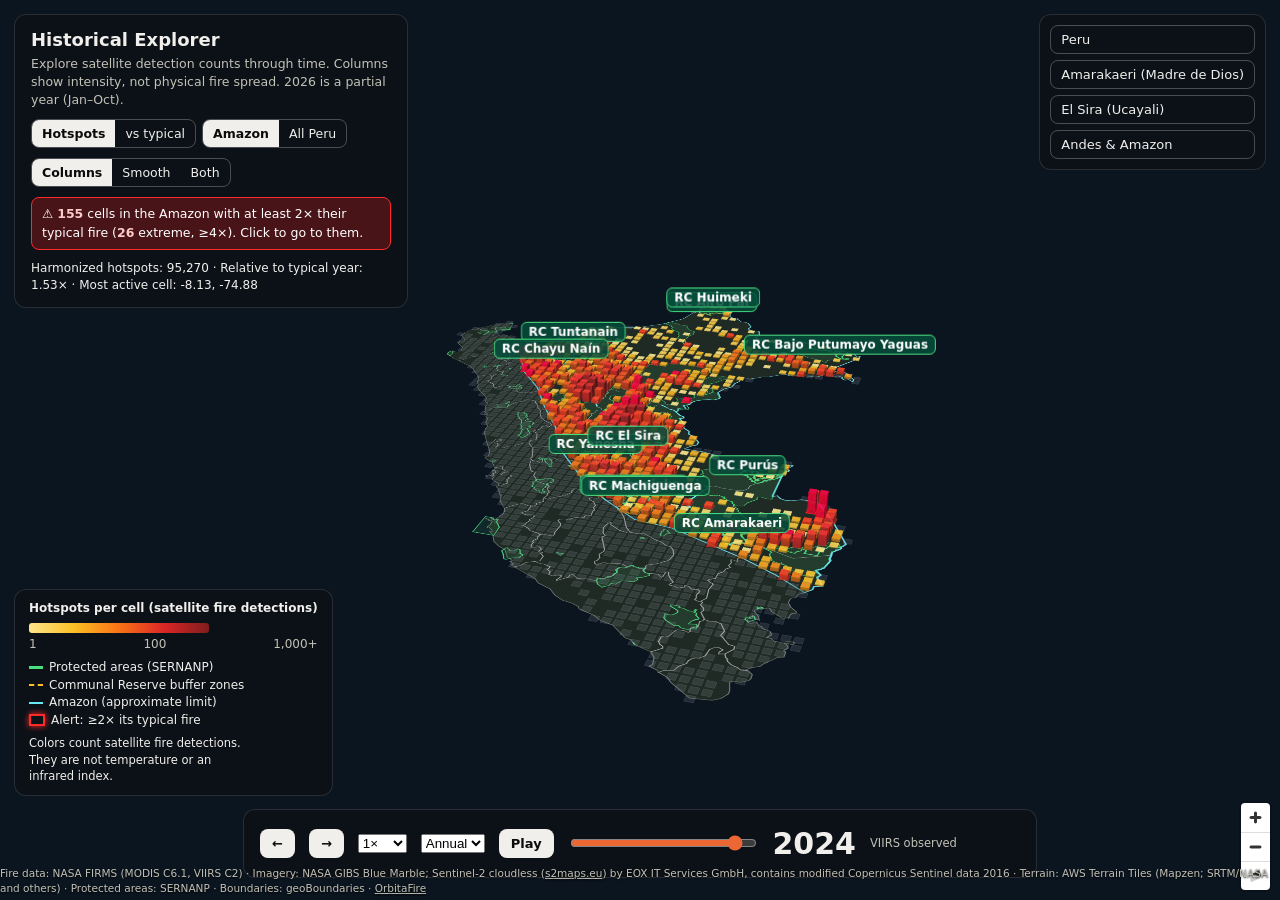
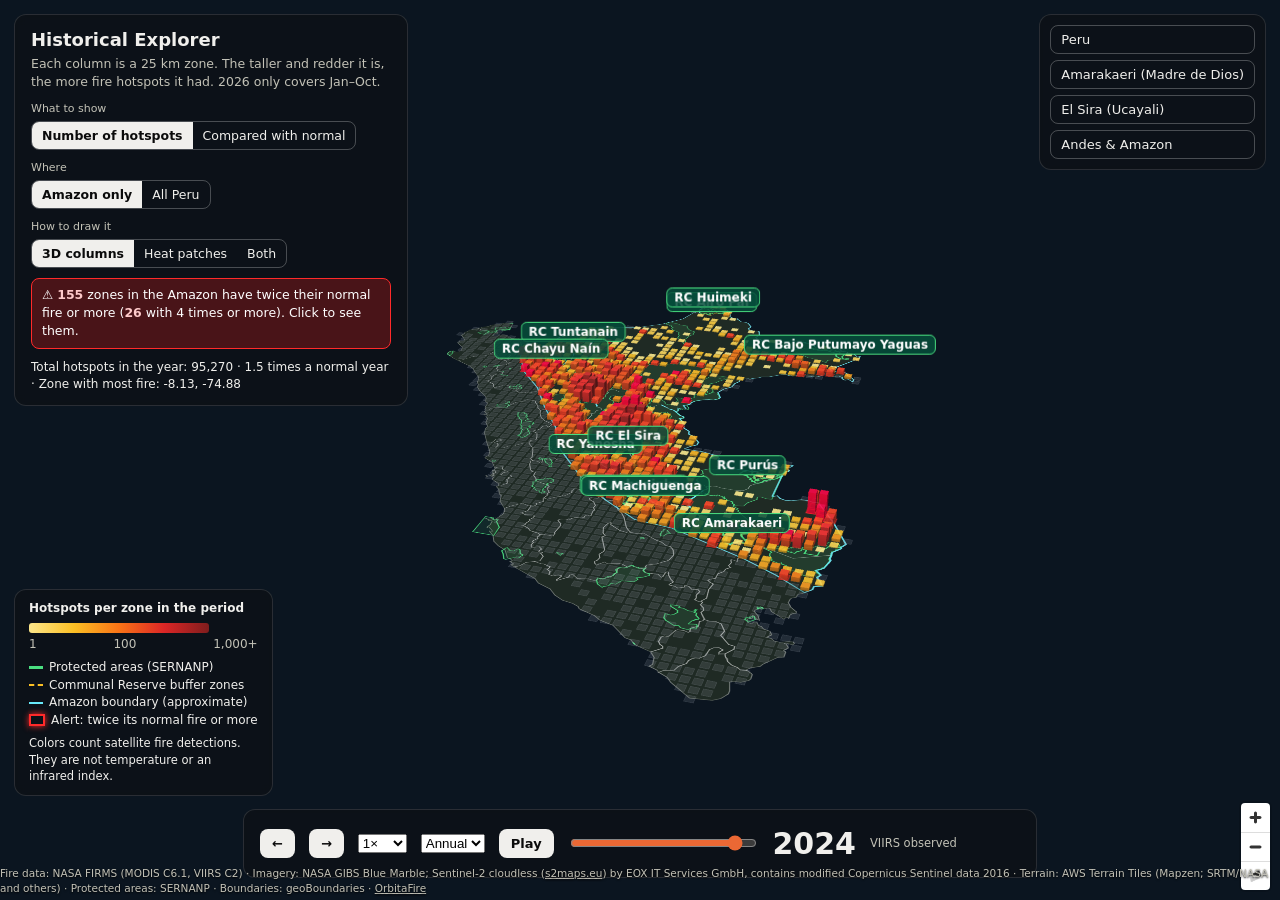
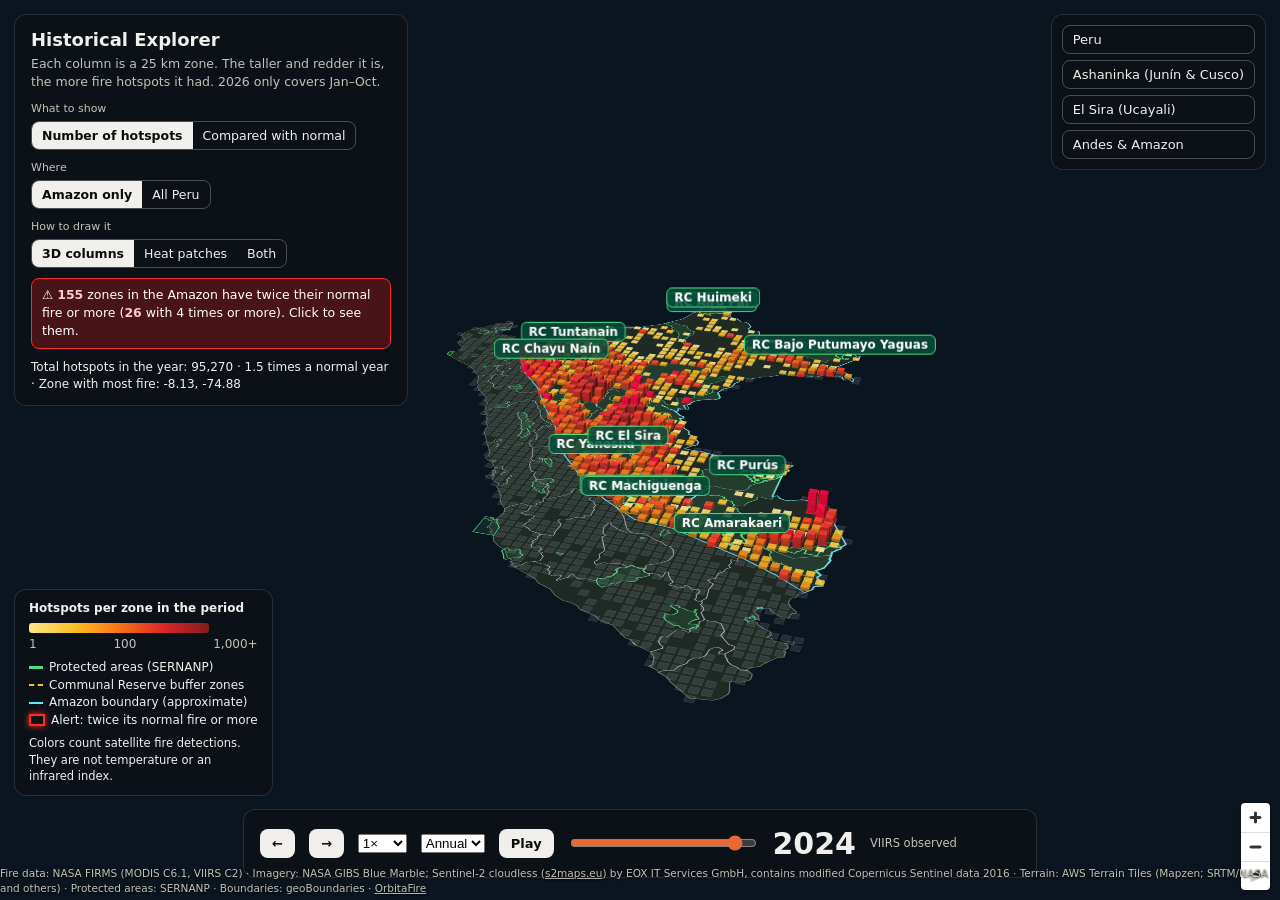
